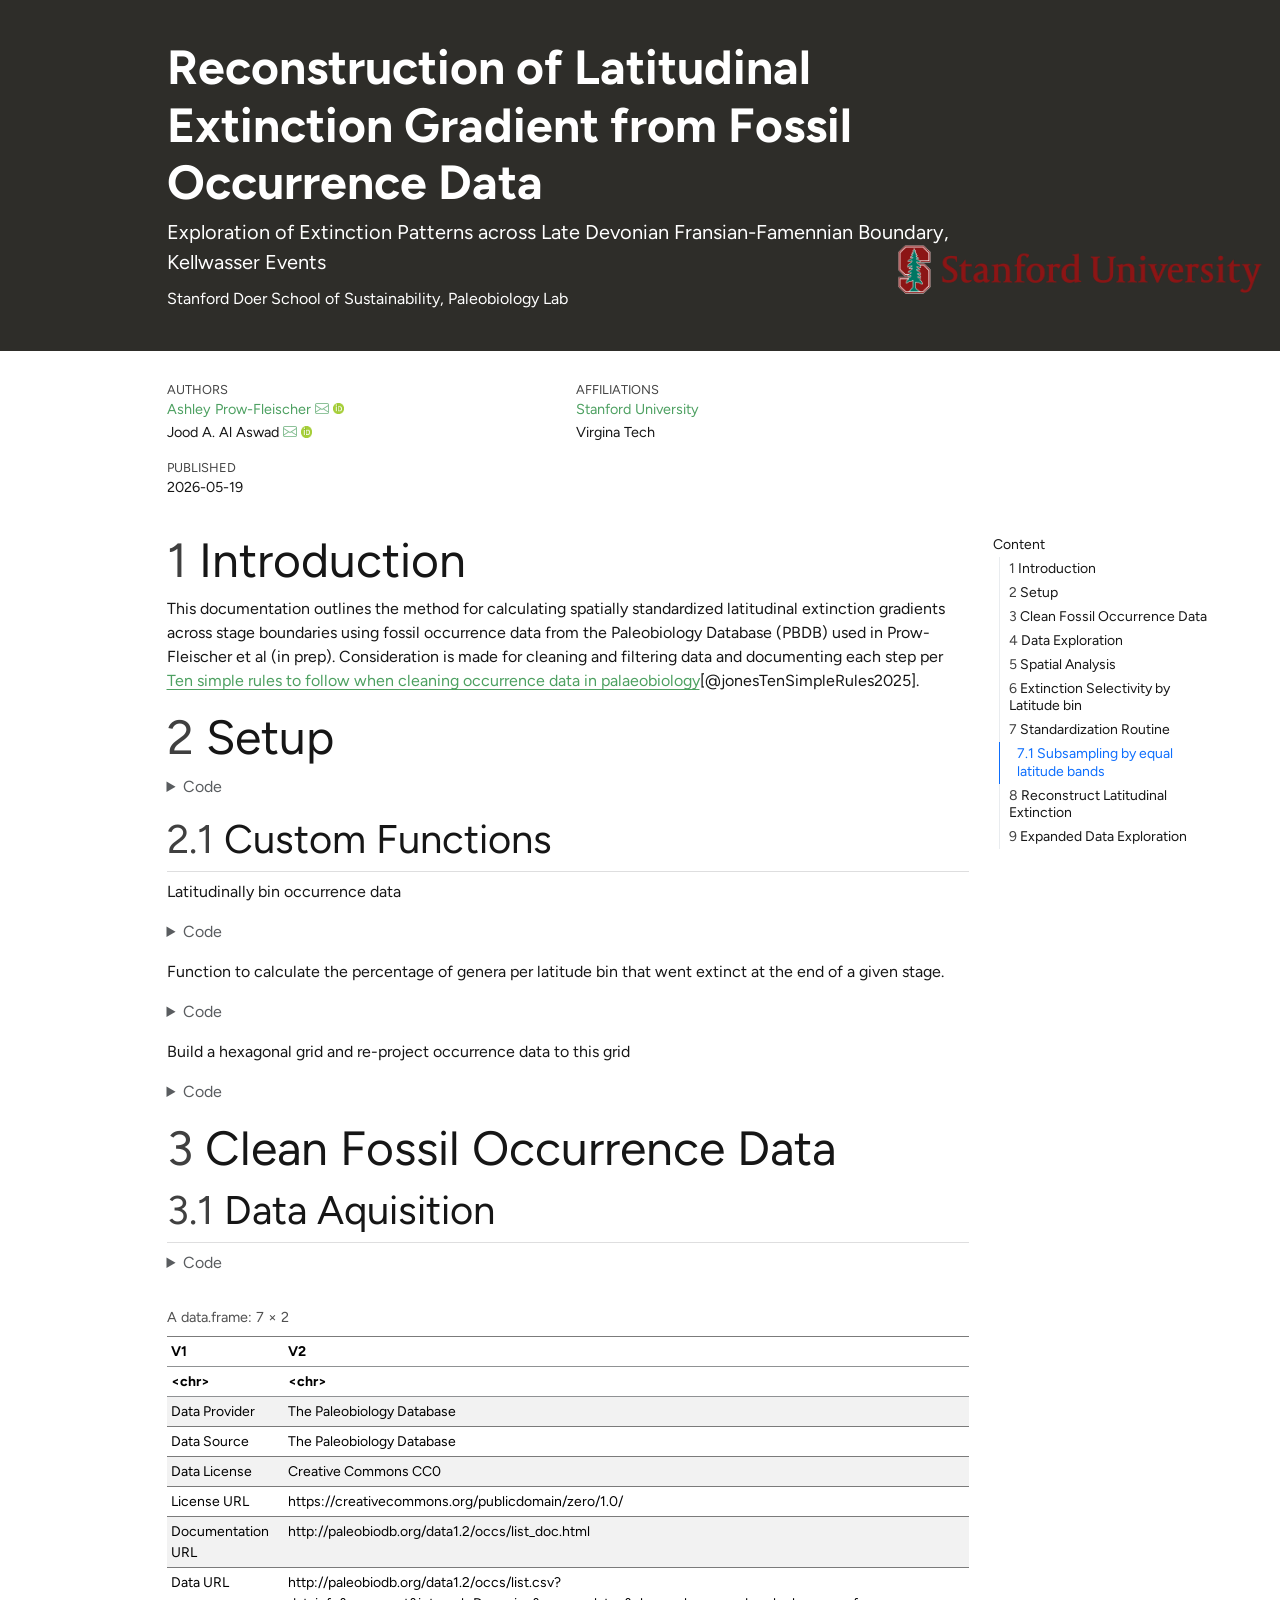
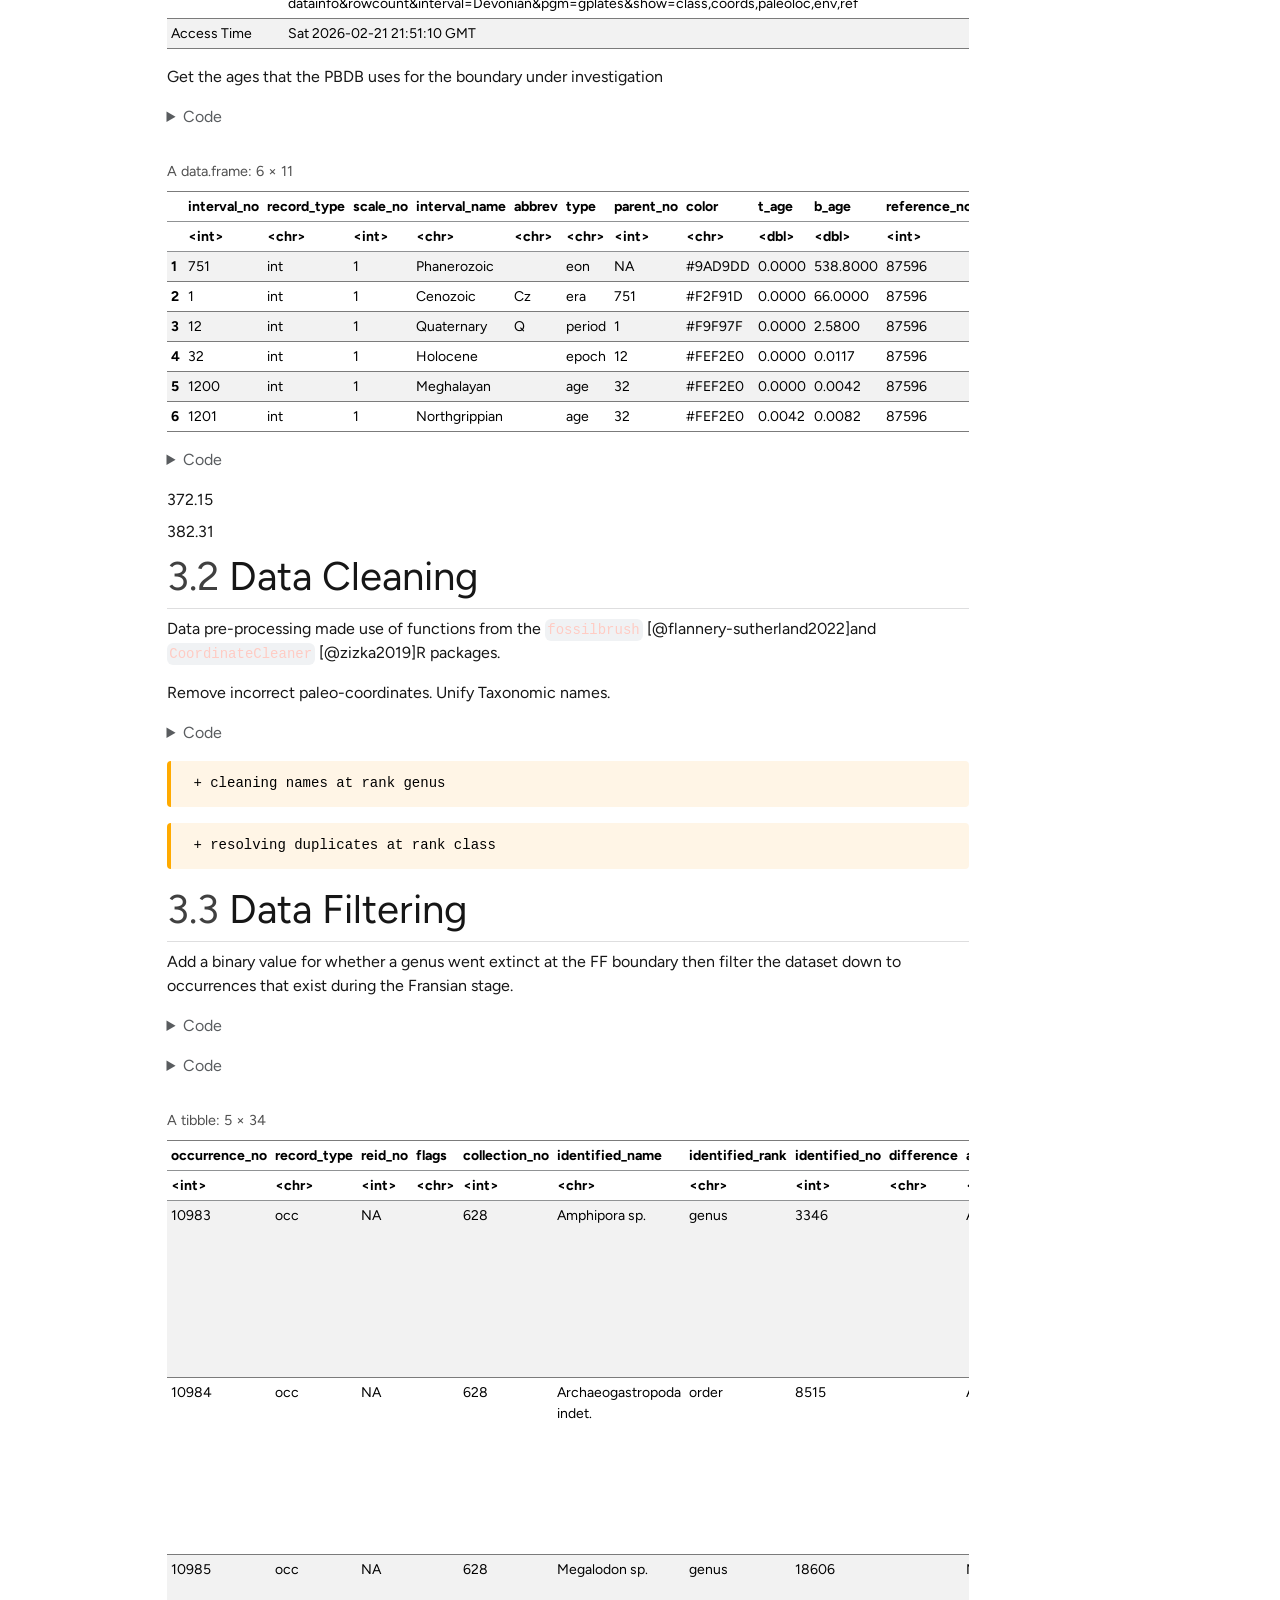
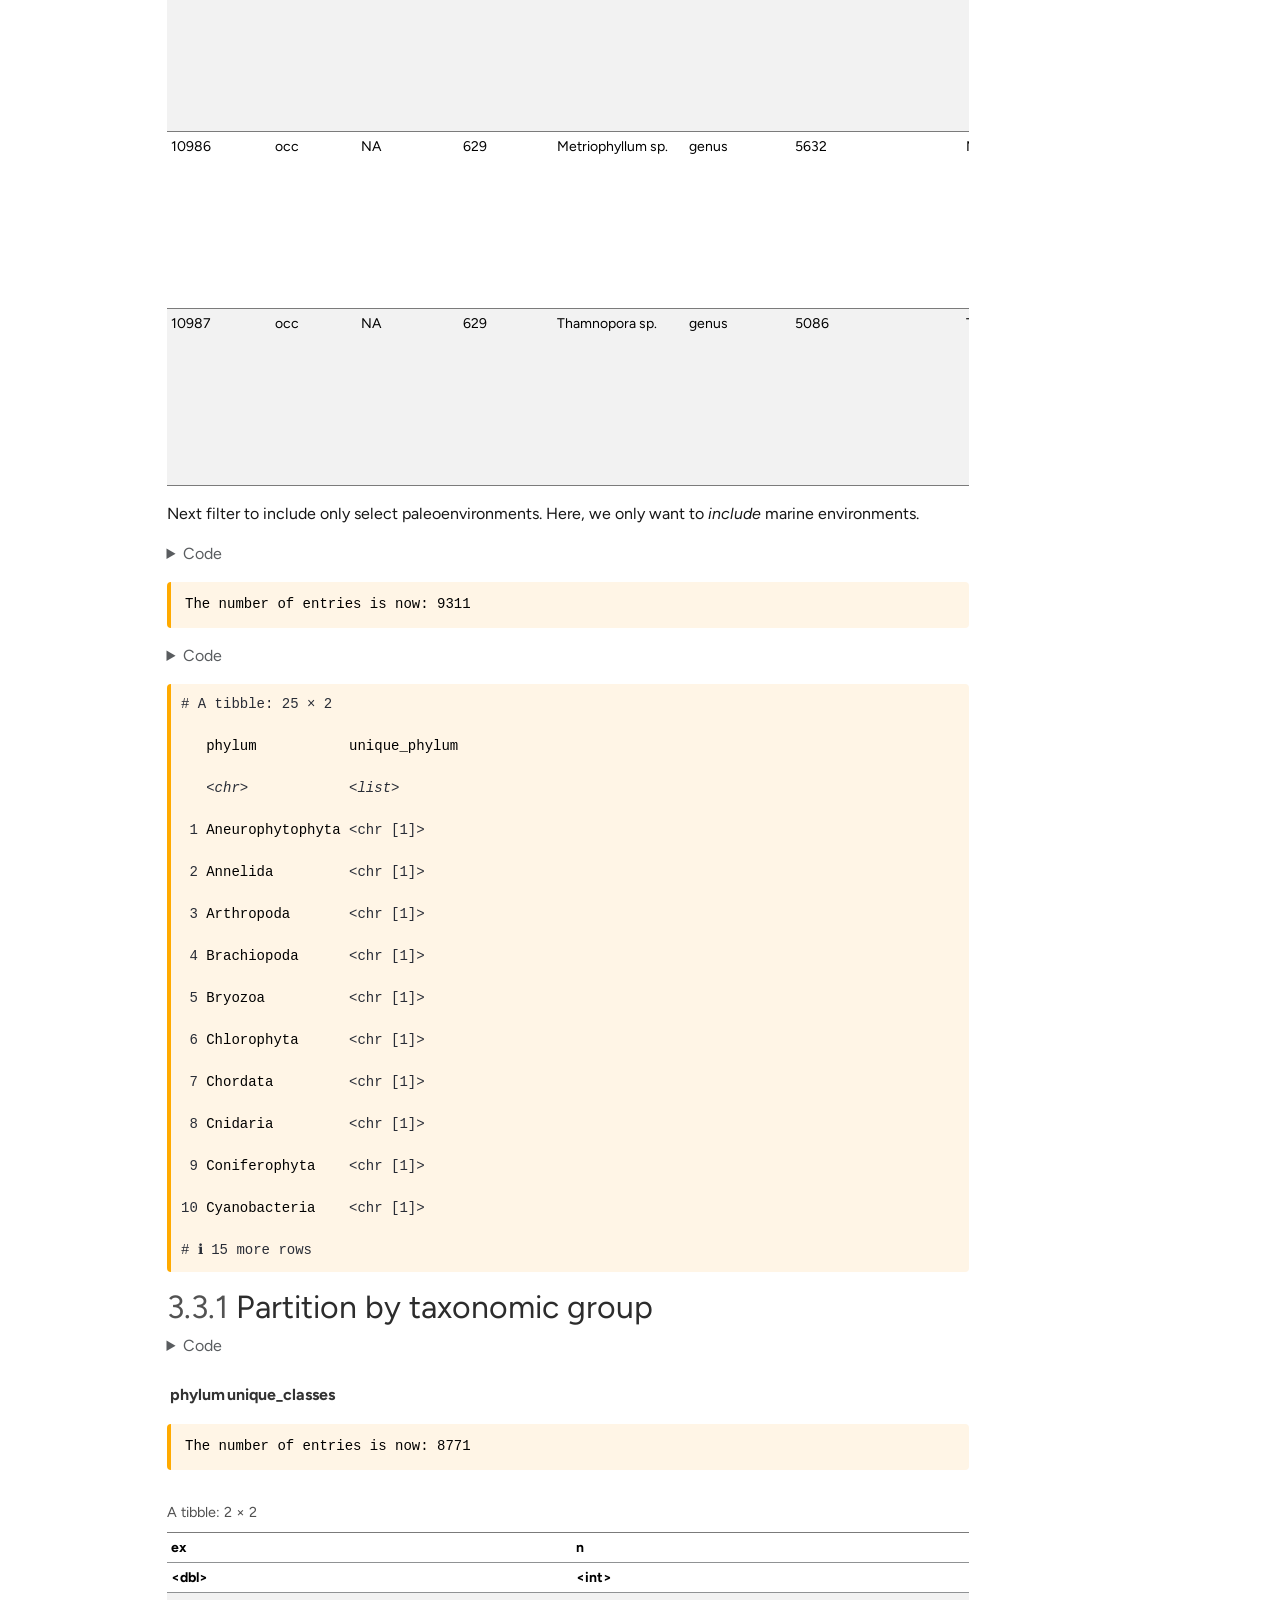
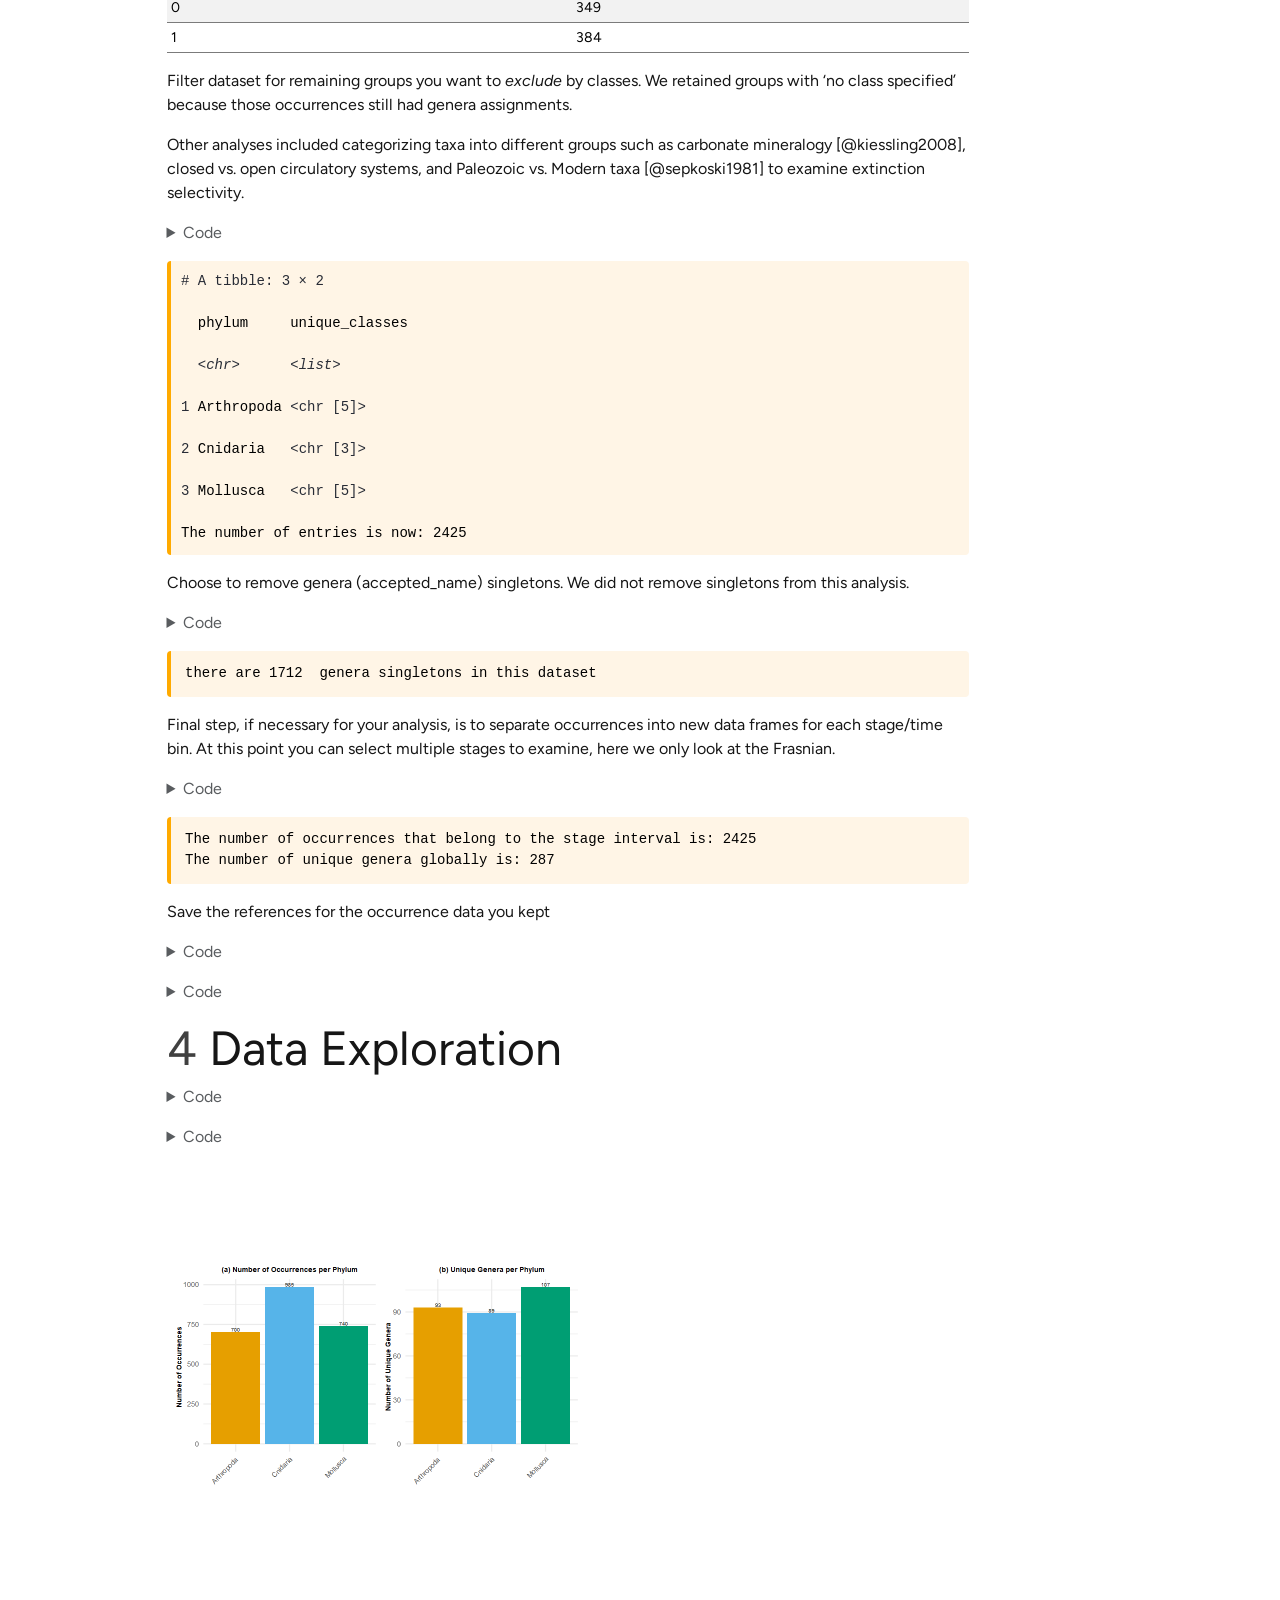
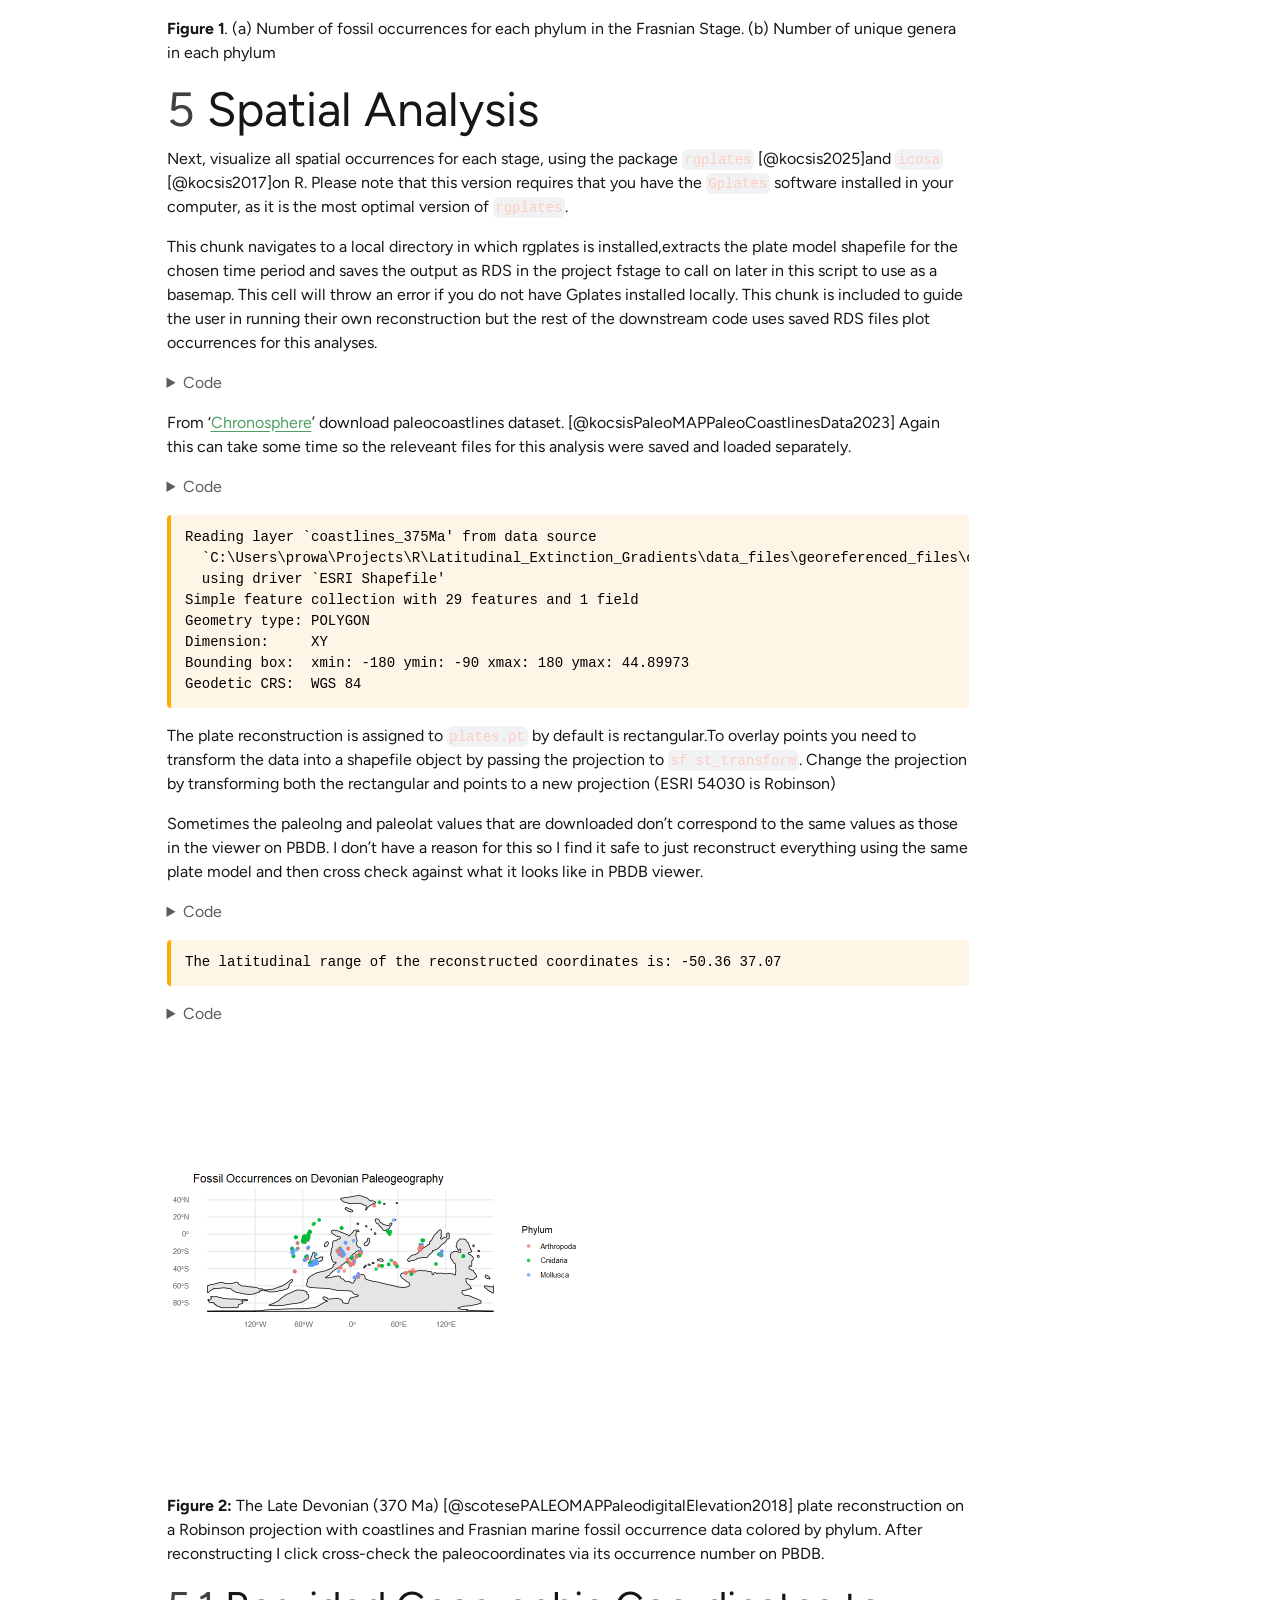
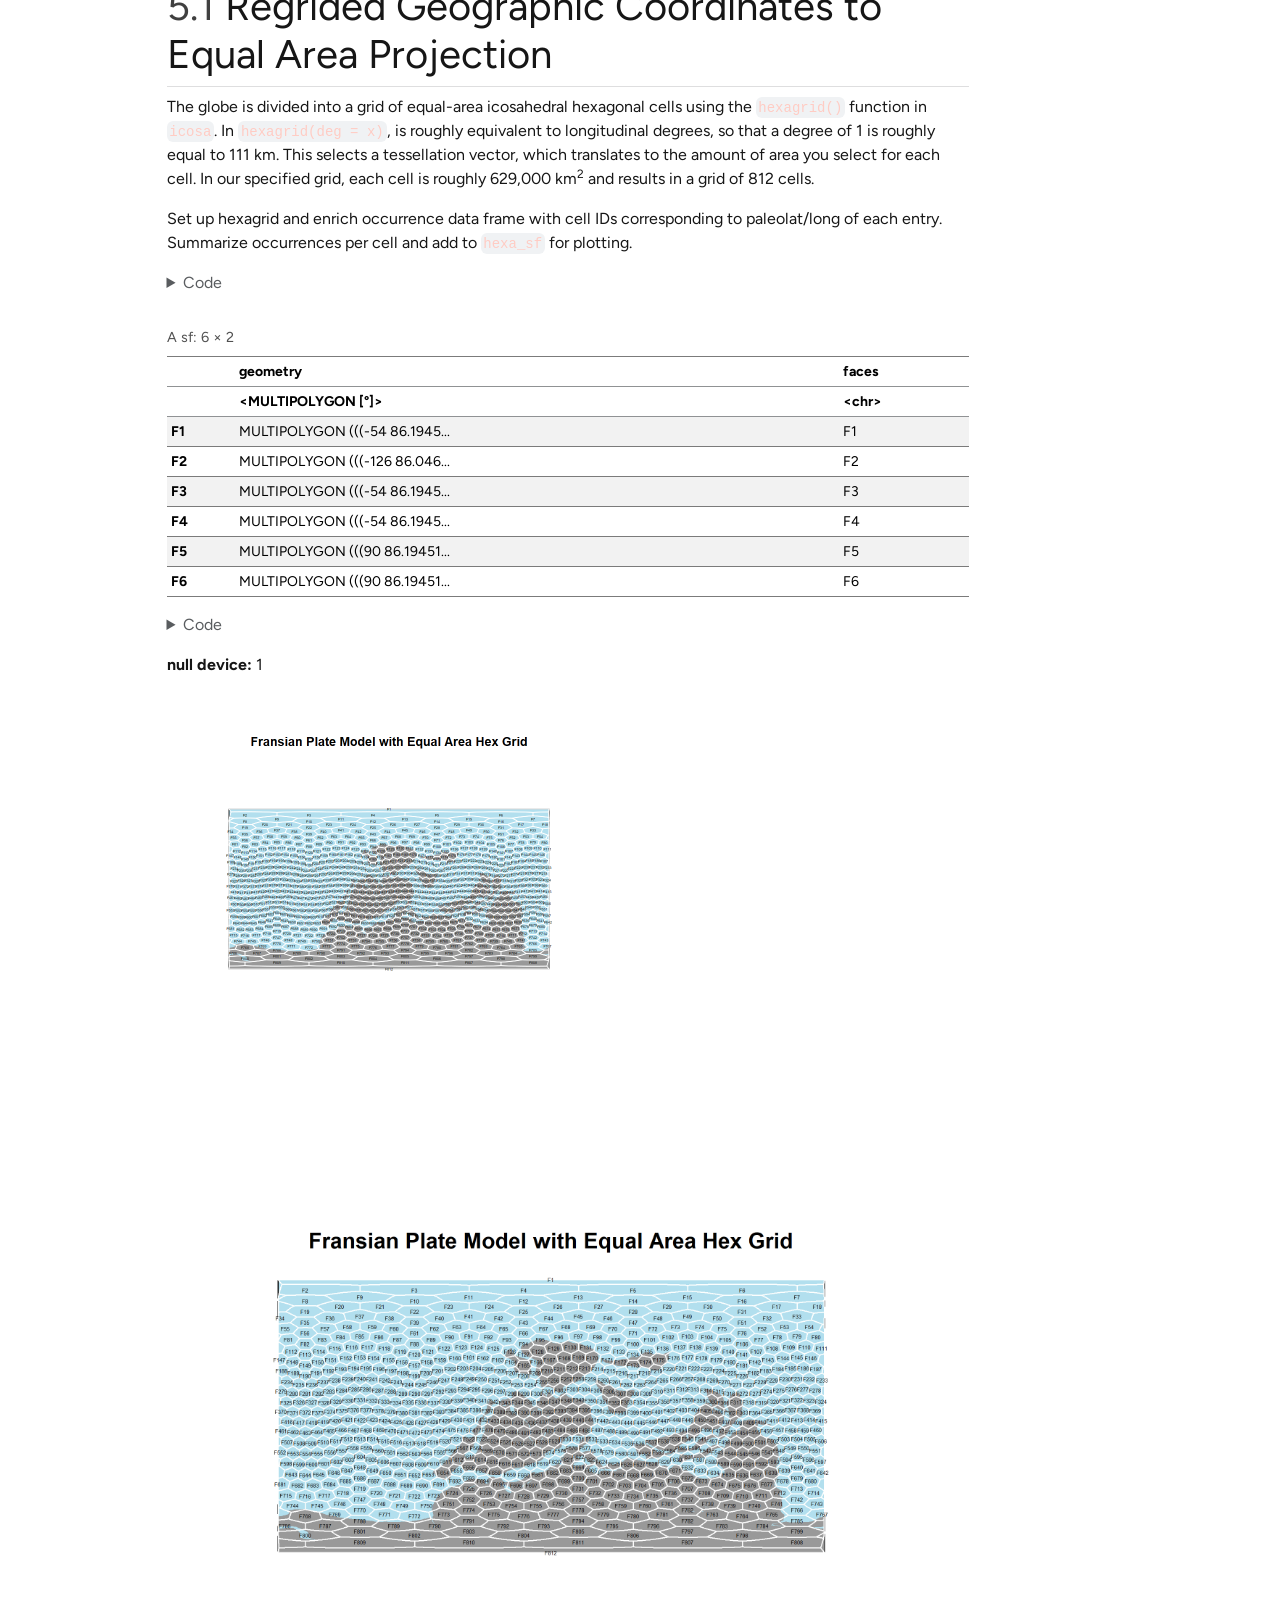
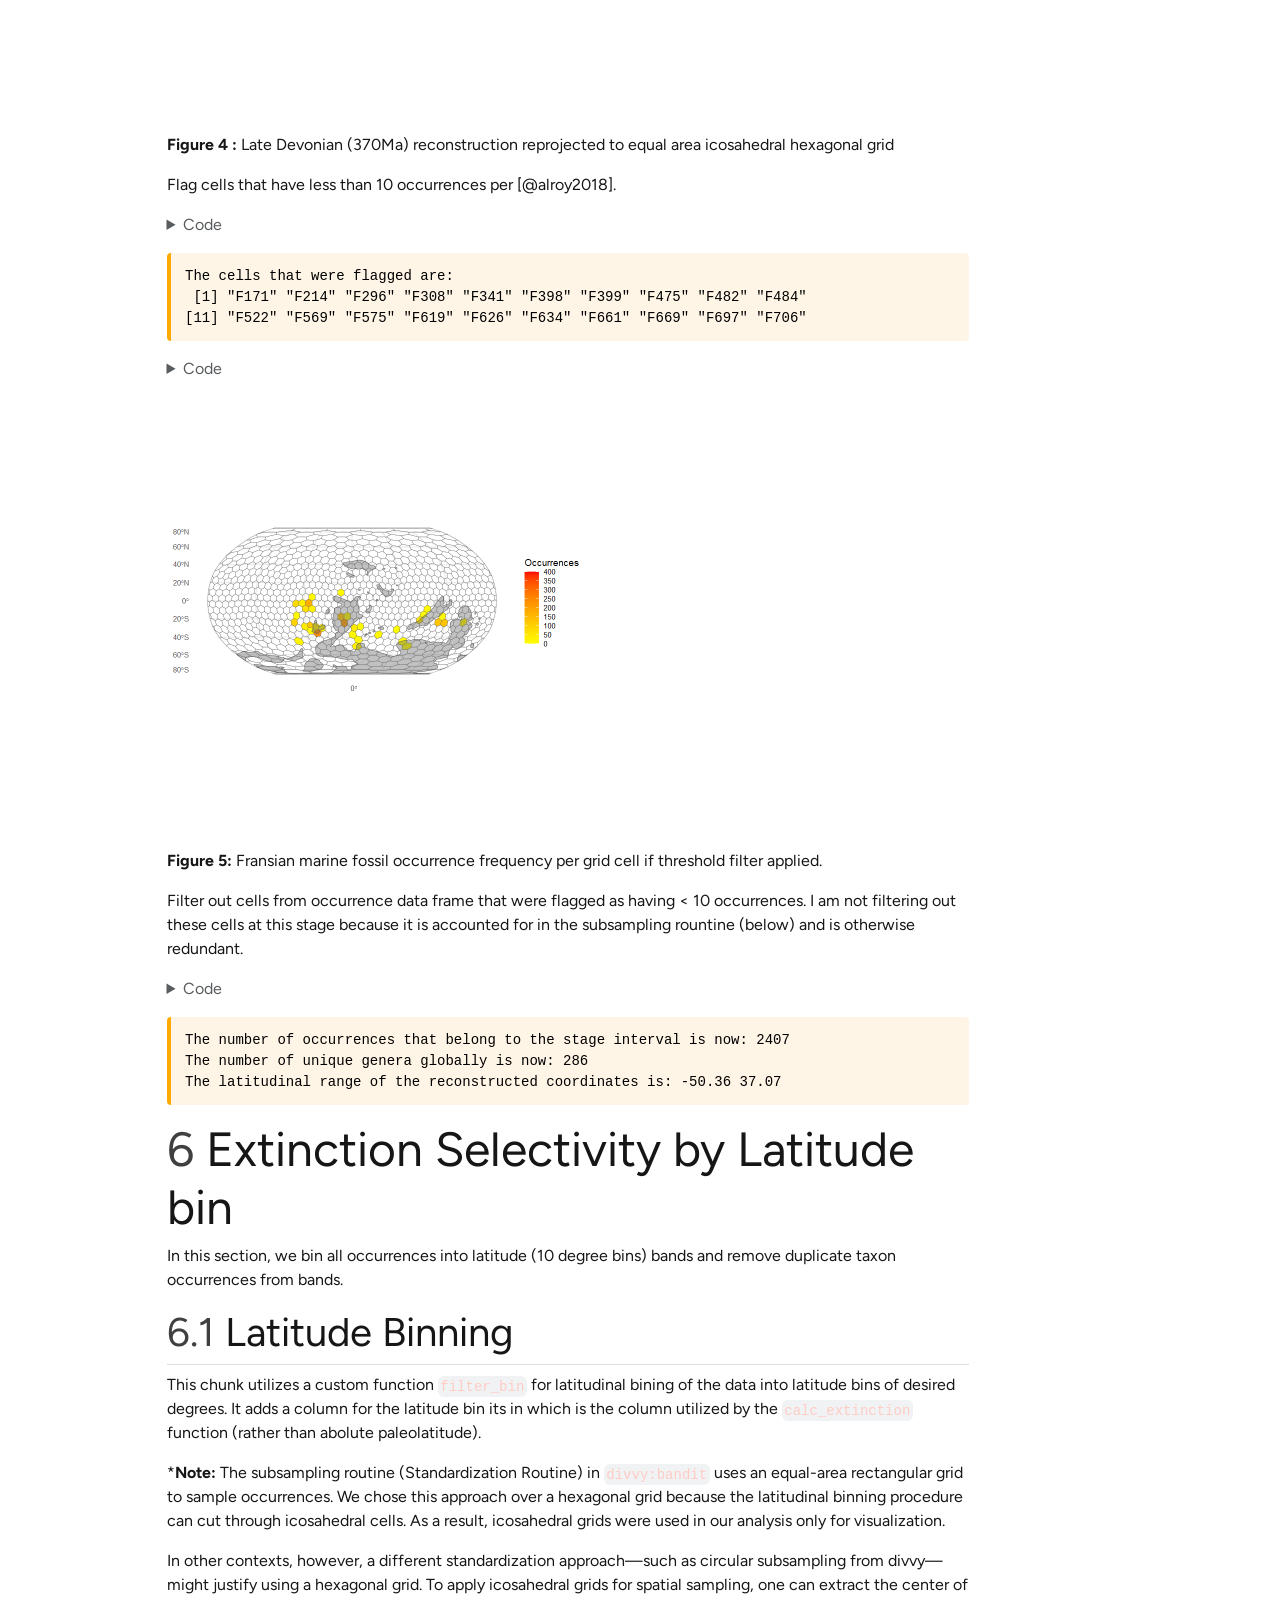
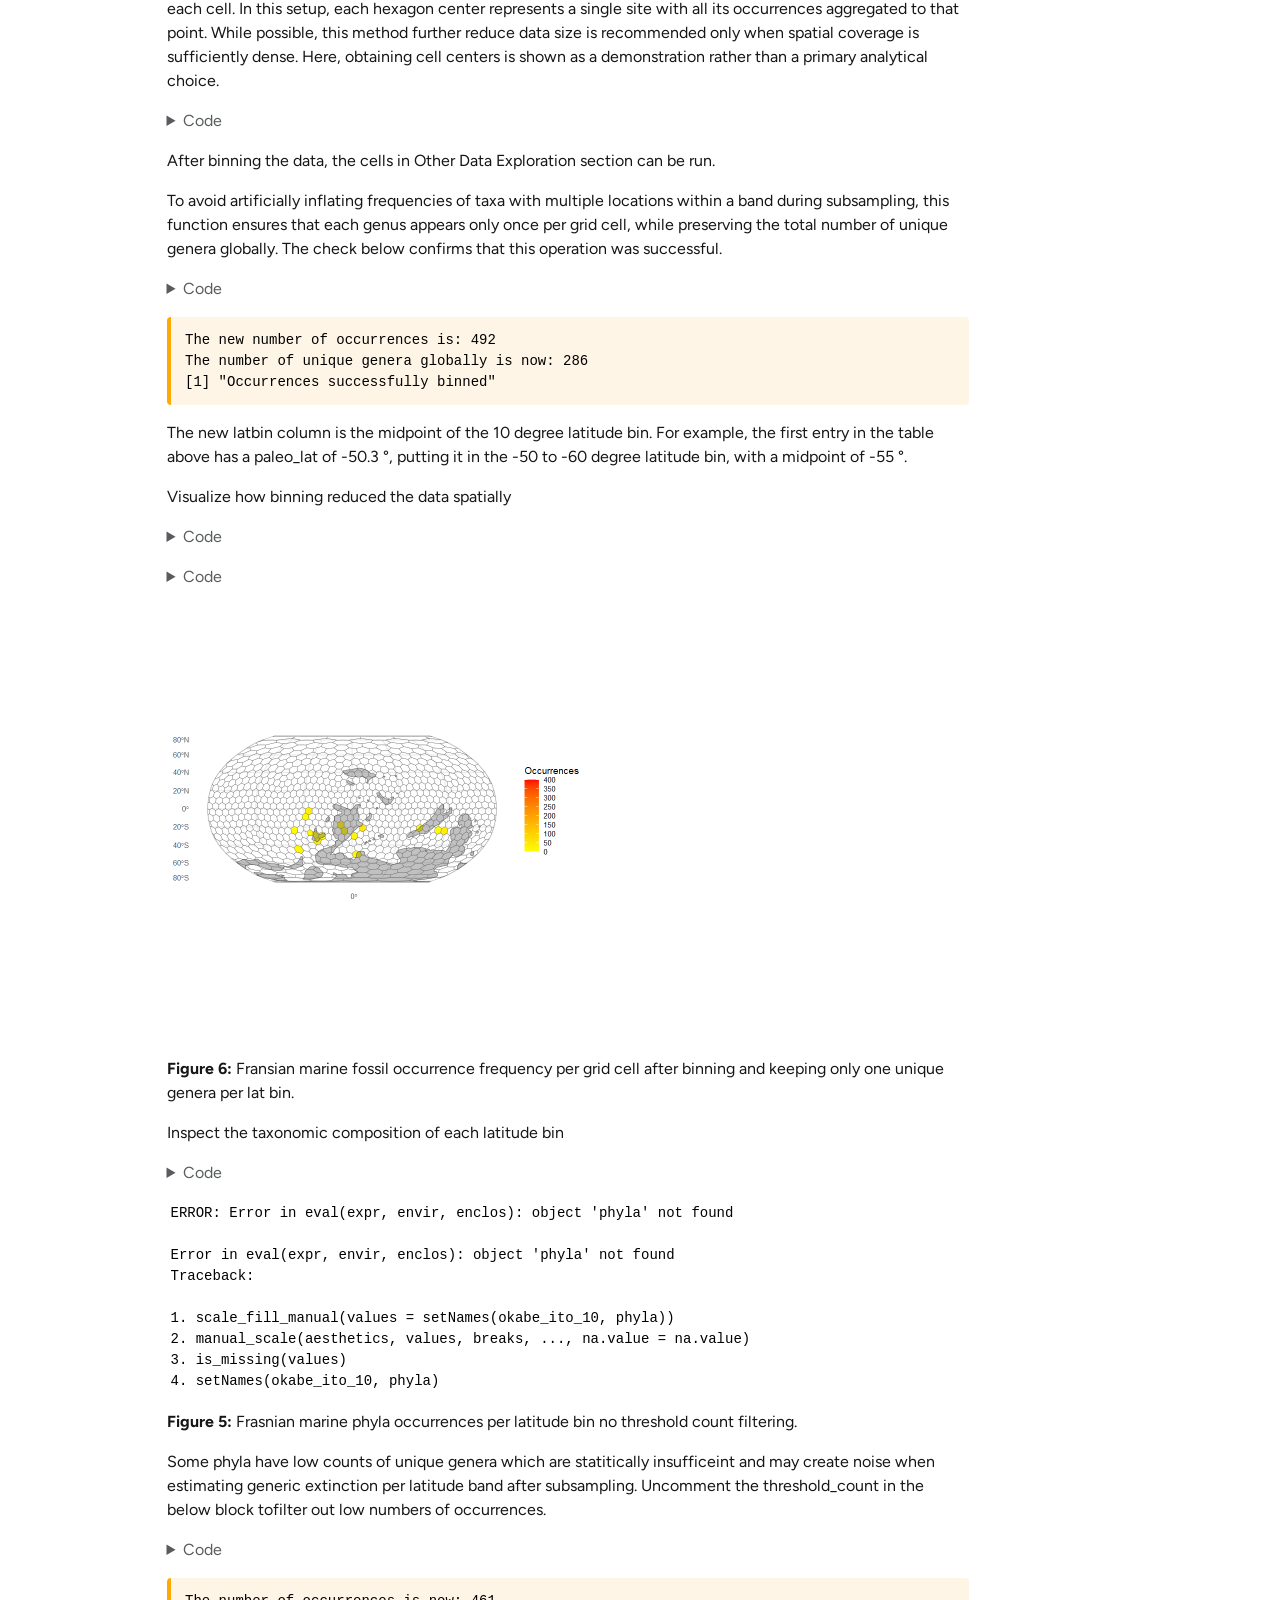
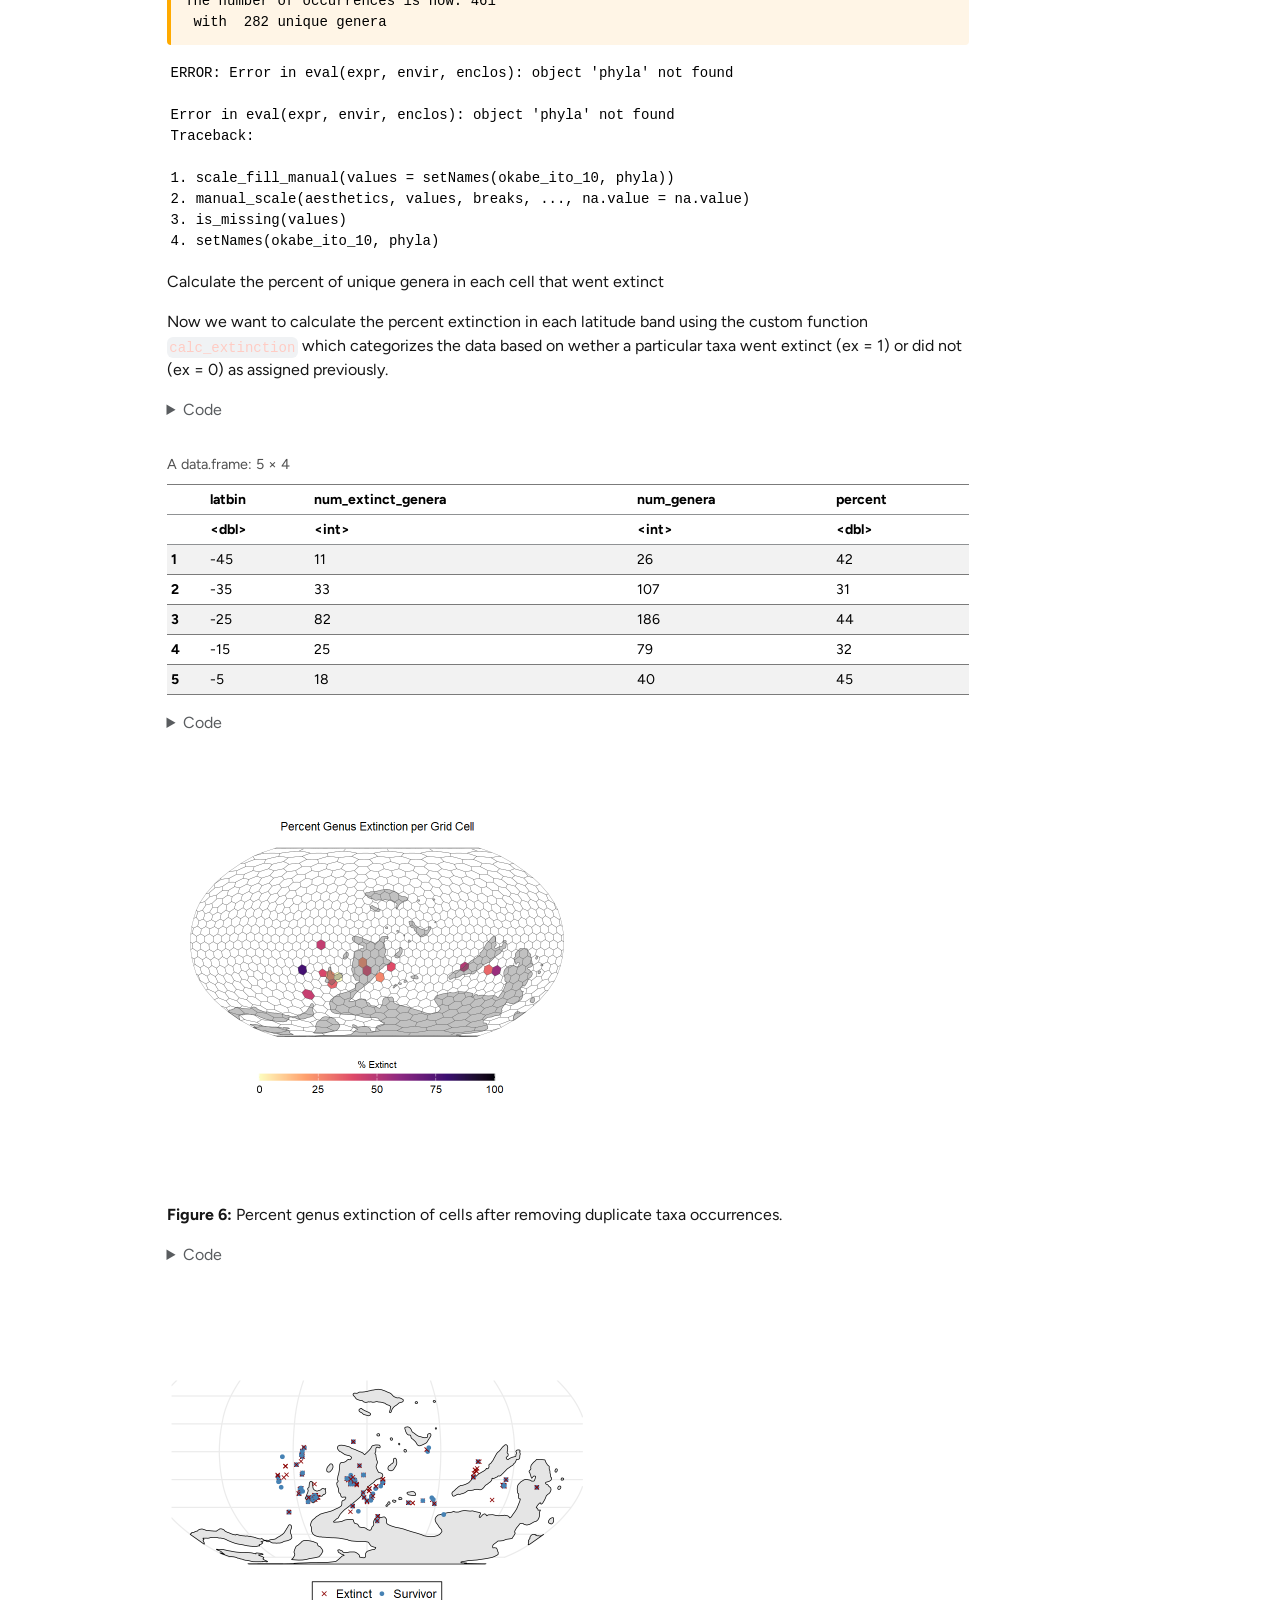
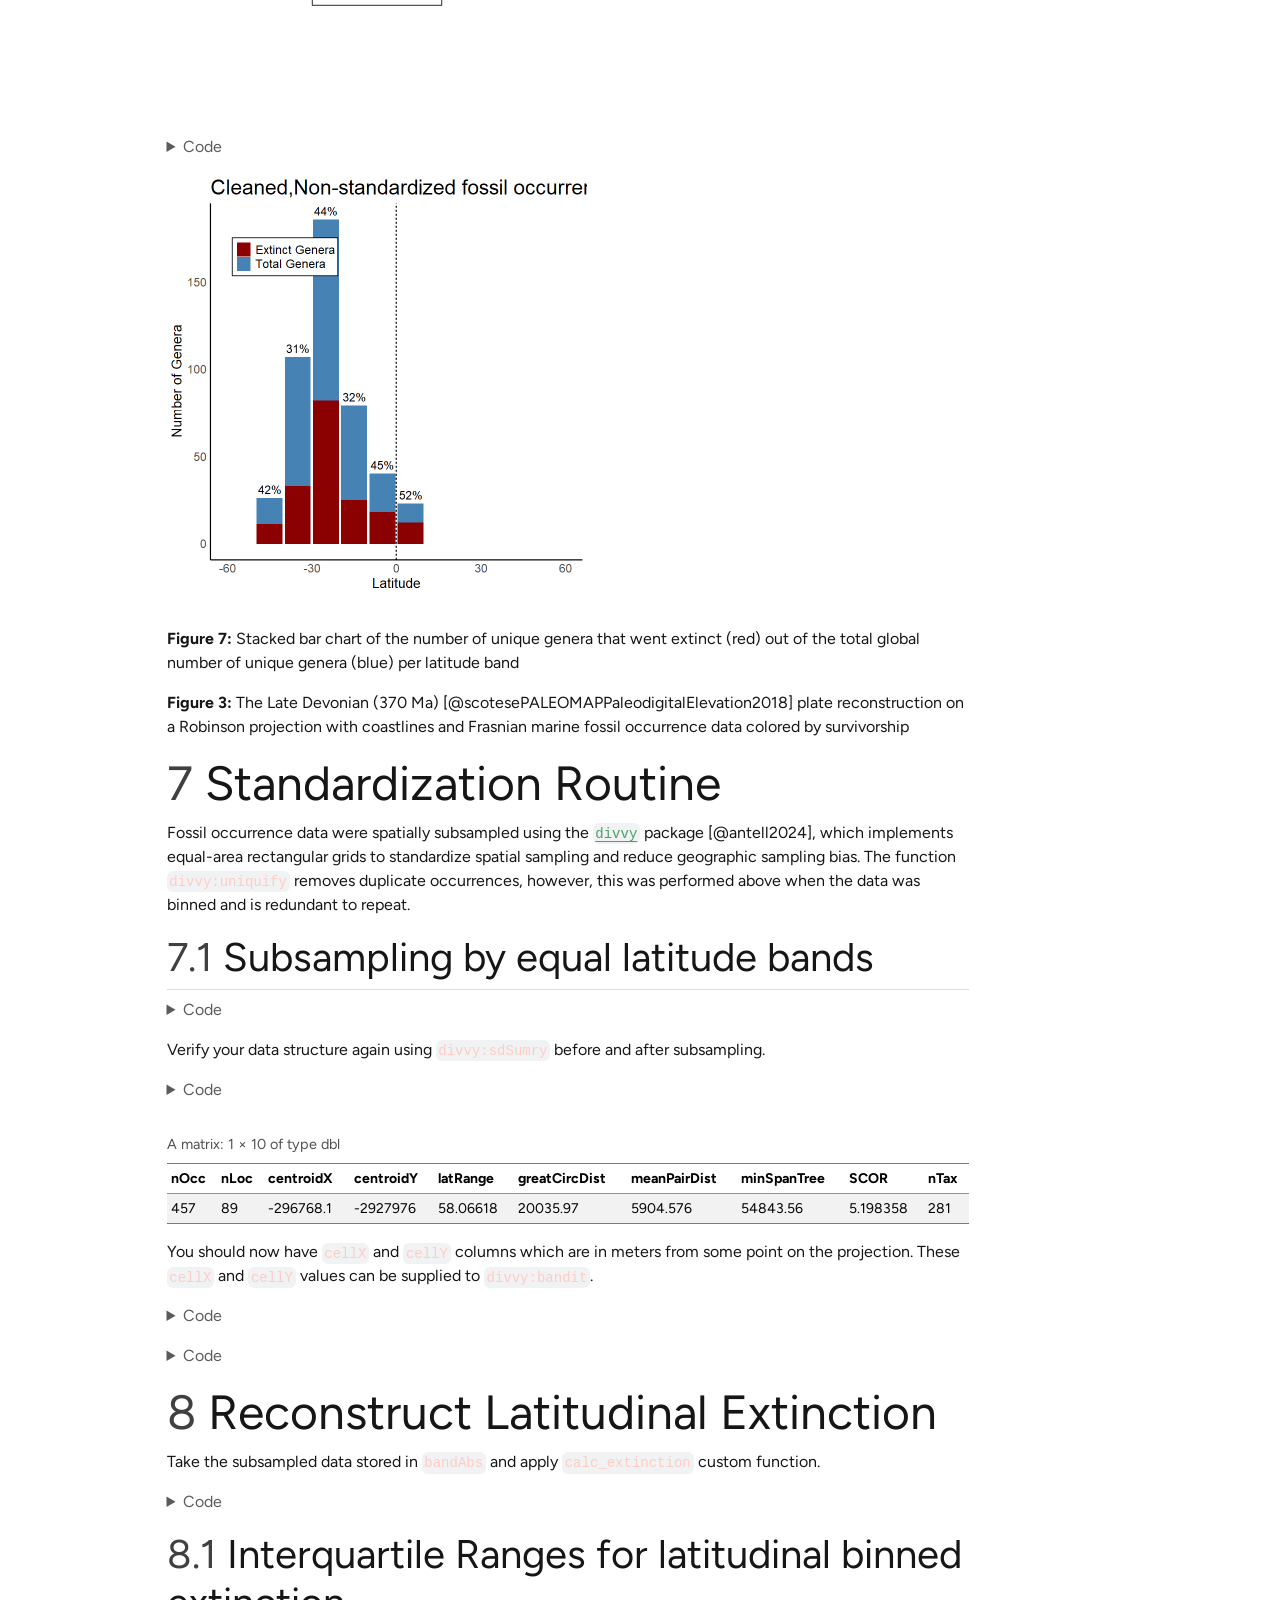
==== index.html @ 07910753 "Add files via upload" ====
<!DOCTYPE html>
<html xmlns="http://www.w3.org/1999/xhtml" lang="en" xml:lang="en"><head>

<meta charset="utf-8">
<meta name="generator" content="quarto-1.8.27">

<meta name="viewport" content="width=device-width, initial-scale=1.0, user-scalable=yes">

<meta name="author" content="Ashley Prow-Fleischer">
<meta name="author" content="Jood A. Al Aswad">
<meta name="dcterms.date" content="2026-05-19">
<meta name="description" content="Stanford Doer School of Sustainability, Paleobiology Lab">

<title>Reconstruction of Latitudinal Extinction Gradient from Fossil Occurrence Data</title>
<style>
code{white-space: pre-wrap;}
span.smallcaps{font-variant: small-caps;}
div.columns{display: flex; gap: min(4vw, 1.5em);}
div.column{flex: auto; overflow-x: auto;}
div.hanging-indent{margin-left: 1.5em; text-indent: -1.5em;}
ul.task-list{list-style: none;}
ul.task-list li input[type="checkbox"] {
width: 0.8em;
margin: 0 0.8em 0.2em -1em;  vertical-align: middle;
}

html { -webkit-text-size-adjust: 100%; }
pre > code.sourceCode { white-space: pre; position: relative; }
pre > code.sourceCode > span { display: inline-block; line-height: 1.25; }
pre > code.sourceCode > span:empty { height: 1.2em; }
.sourceCode { overflow: visible; }
code.sourceCode > span { color: inherit; text-decoration: inherit; }
div.sourceCode { margin: 1em 0; }
pre.sourceCode { margin: 0; }
@media screen {
div.sourceCode { overflow: auto; }
}
@media print {
pre > code.sourceCode { white-space: pre-wrap; }
pre > code.sourceCode > span { text-indent: -5em; padding-left: 5em; }
}
pre.numberSource code
{ counter-reset: source-line 0; }
pre.numberSource code > span
{ position: relative; left: -4em; counter-increment: source-line; }
pre.numberSource code > span > a:first-child::before
{ content: counter(source-line);
position: relative; left: -1em; text-align: right; vertical-align: baseline;
border: none; display: inline-block;
-webkit-touch-callout: none; -webkit-user-select: none;
-khtml-user-select: none; -moz-user-select: none;
-ms-user-select: none; user-select: none;
padding: 0 4px; width: 4em;
}
pre.numberSource { margin-left: 3em; padding-left: 4px; }
div.sourceCode
{ }
@media screen {
pre > code.sourceCode > span > a:first-child::before { text-decoration: underline; }
}
</style>


<script>/*! jQuery v3.5.1 | (c) JS Foundation and other contributors | jquery.org/license */
!function(e,t){"use strict";"object"==typeof module&&"object"==typeof module.exports?module.exports=e.document?t(e,!0):function(e){if(!e.document)throw new Error("jQuery requires a window with a document");return t(e)}:t(e)}("undefined"!=typeof window?window:this,function(C,e){"use strict";var t=[],r=Object.getPrototypeOf,s=t.slice,g=t.flat?function(e){return t.flat.call(e)}:function(e){return t.concat.apply([],e)},u=t.push,i=t.indexOf,n={},o=n.toString,v=n.hasOwnProperty,a=v.toString,l=a.call(Object),y={},m=function(e){return"function"==typeof e&&"number"!=typeof e.nodeType},x=function(e){return null!=e&&e===e.window},E=C.document,c={type:!0,src:!0,nonce:!0,noModule:!0};function b(e,t,n){var r,i,o=(n=n||E).createElement("script");if(o.text=e,t)for(r in c)(i=t[r]||t.getAttribute&&t.getAttribute(r))&&o.setAttribute(r,i);n.head.appendChild(o).parentNode.removeChild(o)}function w(e){return null==e?e+"":"object"==typeof e||"function"==typeof e?n[o.call(e)]||"object":typeof e}var f="3.5.1",S=function(e,t){return new S.fn.init(e,t)};function p(e){var t=!!e&&"length"in e&&e.length,n=w(e);return!m(e)&&!x(e)&&("array"===n||0===t||"number"==typeof t&&0<t&&t-1 in e)}S.fn=S.prototype={jquery:f,constructor:S,length:0,toArray:function(){return s.call(this)},get:function(e){return null==e?s.call(this):e<0?this[e+this.length]:this[e]},pushStack:function(e){var t=S.merge(this.constructor(),e);return t.prevObject=this,t},each:function(e){return S.each(this,e)},map:function(n){return this.pushStack(S.map(this,function(e,t){return n.call(e,t,e)}))},slice:function(){return this.pushStack(s.apply(this,arguments))},first:function(){return this.eq(0)},last:function(){return this.eq(-1)},even:function(){return this.pushStack(S.grep(this,function(e,t){return(t+1)%2}))},odd:function(){return this.pushStack(S.grep(this,function(e,t){return t%2}))},eq:function(e){var t=this.length,n=+e+(e<0?t:0);return this.pushStack(0<=n&&n<t?[this[n]]:[])},end:function(){return this.prevObject||this.constructor()},push:u,sort:t.sort,splice:t.splice},S.extend=S.fn.extend=function(){var e,t,n,r,i,o,a=arguments[0]||{},s=1,u=arguments.length,l=!1;for("boolean"==typeof a&&(l=a,a=arguments[s]||{},s++),"object"==typeof a||m(a)||(a={}),s===u&&(a=this,s--);s<u;s++)if(null!=(e=arguments[s]))for(t in e)r=e[t],"__proto__"!==t&&a!==r&&(l&&r&&(S.isPlainObject(r)||(i=Array.isArray(r)))?(n=a[t],o=i&&!Array.isArray(n)?[]:i||S.isPlainObject(n)?n:{},i=!1,a[t]=S.extend(l,o,r)):void 0!==r&&(a[t]=r));return a},S.extend({expando:"jQuery"+(f+Math.random()).replace(/\D/g,""),isReady:!0,error:function(e){throw new Error(e)},noop:function(){},isPlainObject:function(e){var t,n;return!(!e||"[object Object]"!==o.call(e))&&(!(t=r(e))||"function"==typeof(n=v.call(t,"constructor")&&t.constructor)&&a.call(n)===l)},isEmptyObject:function(e){var t;for(t in e)return!1;return!0},globalEval:function(e,t,n){b(e,{nonce:t&&t.nonce},n)},each:function(e,t){var n,r=0;if(p(e)){for(n=e.length;r<n;r++)if(!1===t.call(e[r],r,e[r]))break}else for(r in e)if(!1===t.call(e[r],r,e[r]))break;return e},makeArray:function(e,t){var n=t||[];return null!=e&&(p(Object(e))?S.merge(n,"string"==typeof e?[e]:e):u.call(n,e)),n},inArray:function(e,t,n){return null==t?-1:i.call(t,e,n)},merge:function(e,t){for(var n=+t.length,r=0,i=e.length;r<n;r++)e[i++]=t[r];return e.length=i,e},grep:function(e,t,n){for(var r=[],i=0,o=e.length,a=!n;i<o;i++)!t(e[i],i)!==a&&r.push(e[i]);return r},map:function(e,t,n){var r,i,o=0,a=[];if(p(e))for(r=e.length;o<r;o++)null!=(i=t(e[o],o,n))&&a.push(i);else for(o in e)null!=(i=t(e[o],o,n))&&a.push(i);return g(a)},guid:1,support:y}),"function"==typeof Symbol&&(S.fn[Symbol.iterator]=t[Symbol.iterator]),S.each("Boolean Number String Function Array Date RegExp Object Error Symbol".split(" "),function(e,t){n["[object "+t+"]"]=t.toLowerCase()});var d=function(n){var e,d,b,o,i,h,f,g,w,u,l,T,C,a,E,v,s,c,y,S="sizzle"+1*new Date,p=n.document,k=0,r=0,m=ue(),x=ue(),A=ue(),N=ue(),D=function(e,t){return e===t&&(l=!0),0},j={}.hasOwnProperty,t=[],q=t.pop,L=t.push,H=t.push,O=t.slice,P=function(e,t){for(var n=0,r=e.length;n<r;n++)if(e[n]===t)return n;return-1},R="checked|selected|async|autofocus|autoplay|controls|defer|disabled|hidden|ismap|loop|multiple|open|readonly|required|scoped",M="[\\x20\\t\\r\\n\\f]",I="(?:\\\\[\\da-fA-F]{1,6}"+M+"?|\\\\[^\\r\\n\\f]|[\\w-]|[^\0-\\x7f])+",W="\\["+M+"*("+I+")(?:"+M+"*([*^$|!~]?=)"+M+"*(?:'((?:\\\\.|[^\\\\'])*)'|\"((?:\\\\.|[^\\\\\"])*)\"|("+I+"))|)"+M+"*\\]",F=":("+I+")(?:\\((('((?:\\\\.|[^\\\\'])*)'|\"((?:\\\\.|[^\\\\\"])*)\")|((?:\\\\.|[^\\\\()[\\]]|"+W+")*)|.*)\\)|)",B=new RegExp(M+"+","g"),$=new RegExp("^"+M+"+|((?:^|[^\\\\])(?:\\\\.)*)"+M+"+$","g"),_=new RegExp("^"+M+"*,"+M+"*"),z=new RegExp("^"+M+"*([>+~]|"+M+")"+M+"*"),U=new RegExp(M+"|>"),X=new RegExp(F),V=new RegExp("^"+I+"$"),G={ID:new RegExp("^#("+I+")"),CLASS:new RegExp("^\\.("+I+")"),TAG:new RegExp("^("+I+"|[*])"),ATTR:new RegExp("^"+W),PSEUDO:new RegExp("^"+F),CHILD:new RegExp("^:(only|first|last|nth|nth-last)-(child|of-type)(?:\\("+M+"*(even|odd|(([+-]|)(\\d*)n|)"+M+"*(?:([+-]|)"+M+"*(\\d+)|))"+M+"*\\)|)","i"),bool:new RegExp("^(?:"+R+")$","i"),needsContext:new RegExp("^"+M+"*[>+~]|:(even|odd|eq|gt|lt|nth|first|last)(?:\\("+M+"*((?:-\\d)?\\d*)"+M+"*\\)|)(?=[^-]|$)","i")},Y=/HTML$/i,Q=/^(?:input|select|textarea|button)$/i,J=/^h\d$/i,K=/^[^{]+\{\s*\[native \w/,Z=/^(?:#([\w-]+)|(\w+)|\.([\w-]+))$/,ee=/[+~]/,te=new RegExp("\\\\[\\da-fA-F]{1,6}"+M+"?|\\\\([^\\r\\n\\f])","g"),ne=function(e,t){var n="0x"+e.slice(1)-65536;return t||(n<0?String.fromCharCode(n+65536):String.fromCharCode(n>>10|55296,1023&n|56320))},re=/([\0-\x1f\x7f]|^-?\d)|^-$|[^\0-\x1f\x7f-\uFFFF\w-]/g,ie=function(e,t){return t?"\0"===e?"\ufffd":e.slice(0,-1)+"\\"+e.charCodeAt(e.length-1).toString(16)+" ":"\\"+e},oe=function(){T()},ae=be(function(e){return!0===e.disabled&&"fieldset"===e.nodeName.toLowerCase()},{dir:"parentNode",next:"legend"});try{H.apply(t=O.call(p.childNodes),p.childNodes),t[p.childNodes.length].nodeType}catch(e){H={apply:t.length?function(e,t){L.apply(e,O.call(t))}:function(e,t){var n=e.length,r=0;while(e[n++]=t[r++]);e.length=n-1}}}function se(t,e,n,r){var i,o,a,s,u,l,c,f=e&&e.ownerDocument,p=e?e.nodeType:9;if(n=n||[],"string"!=typeof t||!t||1!==p&&9!==p&&11!==p)return n;if(!r&&(T(e),e=e||C,E)){if(11!==p&&(u=Z.exec(t)))if(i=u[1]){if(9===p){if(!(a=e.getElementById(i)))return n;if(a.id===i)return n.push(a),n}else if(f&&(a=f.getElementById(i))&&y(e,a)&&a.id===i)return n.push(a),n}else{if(u[2])return H.apply(n,e.getElementsByTagName(t)),n;if((i=u[3])&&d.getElementsByClassName&&e.getElementsByClassName)return H.apply(n,e.getElementsByClassName(i)),n}if(d.qsa&&!N[t+" "]&&(!v||!v.test(t))&&(1!==p||"object"!==e.nodeName.toLowerCase())){if(c=t,f=e,1===p&&(U.test(t)||z.test(t))){(f=ee.test(t)&&ye(e.parentNode)||e)===e&&d.scope||((s=e.getAttribute("id"))?s=s.replace(re,ie):e.setAttribute("id",s=S)),o=(l=h(t)).length;while(o--)l[o]=(s?"#"+s:":scope")+" "+xe(l[o]);c=l.join(",")}try{return H.apply(n,f.querySelectorAll(c)),n}catch(e){N(t,!0)}finally{s===S&&e.removeAttribute("id")}}}return g(t.replace($,"$1"),e,n,r)}function ue(){var r=[];return function e(t,n){return r.push(t+" ")>b.cacheLength&&delete e[r.shift()],e[t+" "]=n}}function le(e){return e[S]=!0,e}function ce(e){var t=C.createElement("fieldset");try{return!!e(t)}catch(e){return!1}finally{t.parentNode&&t.parentNode.removeChild(t),t=null}}function fe(e,t){var n=e.split("|"),r=n.length;while(r--)b.attrHandle[n[r]]=t}function pe(e,t){var n=t&&e,r=n&&1===e.nodeType&&1===t.nodeType&&e.sourceIndex-t.sourceIndex;if(r)return r;if(n)while(n=n.nextSibling)if(n===t)return-1;return e?1:-1}function de(t){return function(e){return"input"===e.nodeName.toLowerCase()&&e.type===t}}function he(n){return function(e){var t=e.nodeName.toLowerCase();return("input"===t||"button"===t)&&e.type===n}}function ge(t){return function(e){return"form"in e?e.parentNode&&!1===e.disabled?"label"in e?"label"in e.parentNode?e.parentNode.disabled===t:e.disabled===t:e.isDisabled===t||e.isDisabled!==!t&&ae(e)===t:e.disabled===t:"label"in e&&e.disabled===t}}function ve(a){return le(function(o){return o=+o,le(function(e,t){var n,r=a([],e.length,o),i=r.length;while(i--)e[n=r[i]]&&(e[n]=!(t[n]=e[n]))})})}function ye(e){return e&&"undefined"!=typeof e.getElementsByTagName&&e}for(e in d=se.support={},i=se.isXML=function(e){var t=e.namespaceURI,n=(e.ownerDocument||e).documentElement;return!Y.test(t||n&&n.nodeName||"HTML")},T=se.setDocument=function(e){var t,n,r=e?e.ownerDocument||e:p;return r!=C&&9===r.nodeType&&r.documentElement&&(a=(C=r).documentElement,E=!i(C),p!=C&&(n=C.defaultView)&&n.top!==n&&(n.addEventListener?n.addEventListener("unload",oe,!1):n.attachEvent&&n.attachEvent("onunload",oe)),d.scope=ce(function(e){return a.appendChild(e).appendChild(C.createElement("div")),"undefined"!=typeof e.querySelectorAll&&!e.querySelectorAll(":scope fieldset div").length}),d.attributes=ce(function(e){return e.className="i",!e.getAttribute("className")}),d.getElementsByTagName=ce(function(e){return e.appendChild(C.createComment("")),!e.getElementsByTagName("*").length}),d.getElementsByClassName=K.test(C.getElementsByClassName),d.getById=ce(function(e){return a.appendChild(e).id=S,!C.getElementsByName||!C.getElementsByName(S).length}),d.getById?(b.filter.ID=function(e){var t=e.replace(te,ne);return function(e){return e.getAttribute("id")===t}},b.find.ID=function(e,t){if("undefined"!=typeof t.getElementById&&E){var n=t.getElementById(e);return n?[n]:[]}}):(b.filter.ID=function(e){var n=e.replace(te,ne);return function(e){var t="undefined"!=typeof e.getAttributeNode&&e.getAttributeNode("id");return t&&t.value===n}},b.find.ID=function(e,t){if("undefined"!=typeof t.getElementById&&E){var n,r,i,o=t.getElementById(e);if(o){if((n=o.getAttributeNode("id"))&&n.value===e)return[o];i=t.getElementsByName(e),r=0;while(o=i[r++])if((n=o.getAttributeNode("id"))&&n.value===e)return[o]}return[]}}),b.find.TAG=d.getElementsByTagName?function(e,t){return"undefined"!=typeof t.getElementsByTagName?t.getElementsByTagName(e):d.qsa?t.querySelectorAll(e):void 0}:function(e,t){var n,r=[],i=0,o=t.getElementsByTagName(e);if("*"===e){while(n=o[i++])1===n.nodeType&&r.push(n);return r}return o},b.find.CLASS=d.getElementsByClassName&&function(e,t){if("undefined"!=typeof t.getElementsByClassName&&E)return t.getElementsByClassName(e)},s=[],v=[],(d.qsa=K.test(C.querySelectorAll))&&(ce(function(e){var t;a.appendChild(e).innerHTML="<a id='"+S+"'></a><select id='"+S+"-\r\\' msallowcapture=''><option selected=''></option></select>",e.querySelectorAll("[msallowcapture^='']").length&&v.push("[*^$]="+M+"*(?:''|\"\")"),e.querySelectorAll("[selected]").length||v.push("\\["+M+"*(?:value|"+R+")"),e.querySelectorAll("[id~="+S+"-]").length||v.push("~="),(t=C.createElement("input")).setAttribute("name",""),e.appendChild(t),e.querySelectorAll("[name='']").length||v.push("\\["+M+"*name"+M+"*="+M+"*(?:''|\"\")"),e.querySelectorAll(":checked").length||v.push(":checked"),e.querySelectorAll("a#"+S+"+*").length||v.push(".#.+[+~]"),e.querySelectorAll("\\\f"),v.push("[\\r\\n\\f]")}),ce(function(e){e.innerHTML="<a href='' disabled='disabled'></a><select disabled='disabled'><option/></select>";var t=C.createElement("input");t.setAttribute("type","hidden"),e.appendChild(t).setAttribute("name","D"),e.querySelectorAll("[name=d]").length&&v.push("name"+M+"*[*^$|!~]?="),2!==e.querySelectorAll(":enabled").length&&v.push(":enabled",":disabled"),a.appendChild(e).disabled=!0,2!==e.querySelectorAll(":disabled").length&&v.push(":enabled",":disabled"),e.querySelectorAll("*,:x"),v.push(",.*:")})),(d.matchesSelector=K.test(c=a.matches||a.webkitMatchesSelector||a.mozMatchesSelector||a.oMatchesSelector||a.msMatchesSelector))&&ce(function(e){d.disconnectedMatch=c.call(e,"*"),c.call(e,"[s!='']:x"),s.push("!=",F)}),v=v.length&&new RegExp(v.join("|")),s=s.length&&new RegExp(s.join("|")),t=K.test(a.compareDocumentPosition),y=t||K.test(a.contains)?function(e,t){var n=9===e.nodeType?e.documentElement:e,r=t&&t.parentNode;return e===r||!(!r||1!==r.nodeType||!(n.contains?n.contains(r):e.compareDocumentPosition&&16&e.compareDocumentPosition(r)))}:function(e,t){if(t)while(t=t.parentNode)if(t===e)return!0;return!1},D=t?function(e,t){if(e===t)return l=!0,0;var n=!e.compareDocumentPosition-!t.compareDocumentPosition;return n||(1&(n=(e.ownerDocument||e)==(t.ownerDocument||t)?e.compareDocumentPosition(t):1)||!d.sortDetached&&t.compareDocumentPosition(e)===n?e==C||e.ownerDocument==p&&y(p,e)?-1:t==C||t.ownerDocument==p&&y(p,t)?1:u?P(u,e)-P(u,t):0:4&n?-1:1)}:function(e,t){if(e===t)return l=!0,0;var n,r=0,i=e.parentNode,o=t.parentNode,a=[e],s=[t];if(!i||!o)return e==C?-1:t==C?1:i?-1:o?1:u?P(u,e)-P(u,t):0;if(i===o)return pe(e,t);n=e;while(n=n.parentNode)a.unshift(n);n=t;while(n=n.parentNode)s.unshift(n);while(a[r]===s[r])r++;return r?pe(a[r],s[r]):a[r]==p?-1:s[r]==p?1:0}),C},se.matches=function(e,t){return se(e,null,null,t)},se.matchesSelector=function(e,t){if(T(e),d.matchesSelector&&E&&!N[t+" "]&&(!s||!s.test(t))&&(!v||!v.test(t)))try{var n=c.call(e,t);if(n||d.disconnectedMatch||e.document&&11!==e.document.nodeType)return n}catch(e){N(t,!0)}return 0<se(t,C,null,[e]).length},se.contains=function(e,t){return(e.ownerDocument||e)!=C&&T(e),y(e,t)},se.attr=function(e,t){(e.ownerDocument||e)!=C&&T(e);var n=b.attrHandle[t.toLowerCase()],r=n&&j.call(b.attrHandle,t.toLowerCase())?n(e,t,!E):void 0;return void 0!==r?r:d.attributes||!E?e.getAttribute(t):(r=e.getAttributeNode(t))&&r.specified?r.value:null},se.escape=function(e){return(e+"").replace(re,ie)},se.error=function(e){throw new Error("Syntax error, unrecognized expression: "+e)},se.uniqueSort=function(e){var t,n=[],r=0,i=0;if(l=!d.detectDuplicates,u=!d.sortStable&&e.slice(0),e.sort(D),l){while(t=e[i++])t===e[i]&&(r=n.push(i));while(r--)e.splice(n[r],1)}return u=null,e},o=se.getText=function(e){var t,n="",r=0,i=e.nodeType;if(i){if(1===i||9===i||11===i){if("string"==typeof e.textContent)return e.textContent;for(e=e.firstChild;e;e=e.nextSibling)n+=o(e)}else if(3===i||4===i)return e.nodeValue}else while(t=e[r++])n+=o(t);return n},(b=se.selectors={cacheLength:50,createPseudo:le,match:G,attrHandle:{},find:{},relative:{">":{dir:"parentNode",first:!0}," ":{dir:"parentNode"},"+":{dir:"previousSibling",first:!0},"~":{dir:"previousSibling"}},preFilter:{ATTR:function(e){return e[1]=e[1].replace(te,ne),e[3]=(e[3]||e[4]||e[5]||"").replace(te,ne),"~="===e[2]&&(e[3]=" "+e[3]+" "),e.slice(0,4)},CHILD:function(e){return e[1]=e[1].toLowerCase(),"nth"===e[1].slice(0,3)?(e[3]||se.error(e[0]),e[4]=+(e[4]?e[5]+(e[6]||1):2*("even"===e[3]||"odd"===e[3])),e[5]=+(e[7]+e[8]||"odd"===e[3])):e[3]&&se.error(e[0]),e},PSEUDO:function(e){var t,n=!e[6]&&e[2];return G.CHILD.test(e[0])?null:(e[3]?e[2]=e[4]||e[5]||"":n&&X.test(n)&&(t=h(n,!0))&&(t=n.indexOf(")",n.length-t)-n.length)&&(e[0]=e[0].slice(0,t),e[2]=n.slice(0,t)),e.slice(0,3))}},filter:{TAG:function(e){var t=e.replace(te,ne).toLowerCase();return"*"===e?function(){return!0}:function(e){return e.nodeName&&e.nodeName.toLowerCase()===t}},CLASS:function(e){var t=m[e+" "];return t||(t=new RegExp("(^|"+M+")"+e+"("+M+"|$)"))&&m(e,function(e){return t.test("string"==typeof e.className&&e.className||"undefined"!=typeof e.getAttribute&&e.getAttribute("class")||"")})},ATTR:function(n,r,i){return function(e){var t=se.attr(e,n);return null==t?"!="===r:!r||(t+="","="===r?t===i:"!="===r?t!==i:"^="===r?i&&0===t.indexOf(i):"*="===r?i&&-1<t.indexOf(i):"$="===r?i&&t.slice(-i.length)===i:"~="===r?-1<(" "+t.replace(B," ")+" ").indexOf(i):"|="===r&&(t===i||t.slice(0,i.length+1)===i+"-"))}},CHILD:function(h,e,t,g,v){var y="nth"!==h.slice(0,3),m="last"!==h.slice(-4),x="of-type"===e;return 1===g&&0===v?function(e){return!!e.parentNode}:function(e,t,n){var r,i,o,a,s,u,l=y!==m?"nextSibling":"previousSibling",c=e.parentNode,f=x&&e.nodeName.toLowerCase(),p=!n&&!x,d=!1;if(c){if(y){while(l){a=e;while(a=a[l])if(x?a.nodeName.toLowerCase()===f:1===a.nodeType)return!1;u=l="only"===h&&!u&&"nextSibling"}return!0}if(u=[m?c.firstChild:c.lastChild],m&&p){d=(s=(r=(i=(o=(a=c)[S]||(a[S]={}))[a.uniqueID]||(o[a.uniqueID]={}))[h]||[])[0]===k&&r[1])&&r[2],a=s&&c.childNodes[s];while(a=++s&&a&&a[l]||(d=s=0)||u.pop())if(1===a.nodeType&&++d&&a===e){i[h]=[k,s,d];break}}else if(p&&(d=s=(r=(i=(o=(a=e)[S]||(a[S]={}))[a.uniqueID]||(o[a.uniqueID]={}))[h]||[])[0]===k&&r[1]),!1===d)while(a=++s&&a&&a[l]||(d=s=0)||u.pop())if((x?a.nodeName.toLowerCase()===f:1===a.nodeType)&&++d&&(p&&((i=(o=a[S]||(a[S]={}))[a.uniqueID]||(o[a.uniqueID]={}))[h]=[k,d]),a===e))break;return(d-=v)===g||d%g==0&&0<=d/g}}},PSEUDO:function(e,o){var t,a=b.pseudos[e]||b.setFilters[e.toLowerCase()]||se.error("unsupported pseudo: "+e);return a[S]?a(o):1<a.length?(t=[e,e,"",o],b.setFilters.hasOwnProperty(e.toLowerCase())?le(function(e,t){var n,r=a(e,o),i=r.length;while(i--)e[n=P(e,r[i])]=!(t[n]=r[i])}):function(e){return a(e,0,t)}):a}},pseudos:{not:le(function(e){var r=[],i=[],s=f(e.replace($,"$1"));return s[S]?le(function(e,t,n,r){var i,o=s(e,null,r,[]),a=e.length;while(a--)(i=o[a])&&(e[a]=!(t[a]=i))}):function(e,t,n){return r[0]=e,s(r,null,n,i),r[0]=null,!i.pop()}}),has:le(function(t){return function(e){return 0<se(t,e).length}}),contains:le(function(t){return t=t.replace(te,ne),function(e){return-1<(e.textContent||o(e)).indexOf(t)}}),lang:le(function(n){return V.test(n||"")||se.error("unsupported lang: "+n),n=n.replace(te,ne).toLowerCase(),function(e){var t;do{if(t=E?e.lang:e.getAttribute("xml:lang")||e.getAttribute("lang"))return(t=t.toLowerCase())===n||0===t.indexOf(n+"-")}while((e=e.parentNode)&&1===e.nodeType);return!1}}),target:function(e){var t=n.location&&n.location.hash;return t&&t.slice(1)===e.id},root:function(e){return e===a},focus:function(e){return e===C.activeElement&&(!C.hasFocus||C.hasFocus())&&!!(e.type||e.href||~e.tabIndex)},enabled:ge(!1),disabled:ge(!0),checked:function(e){var t=e.nodeName.toLowerCase();return"input"===t&&!!e.checked||"option"===t&&!!e.selected},selected:function(e){return e.parentNode&&e.parentNode.selectedIndex,!0===e.selected},empty:function(e){for(e=e.firstChild;e;e=e.nextSibling)if(e.nodeType<6)return!1;return!0},parent:function(e){return!b.pseudos.empty(e)},header:function(e){return J.test(e.nodeName)},input:function(e){return Q.test(e.nodeName)},button:function(e){var t=e.nodeName.toLowerCase();return"input"===t&&"button"===e.type||"button"===t},text:function(e){var t;return"input"===e.nodeName.toLowerCase()&&"text"===e.type&&(null==(t=e.getAttribute("type"))||"text"===t.toLowerCase())},first:ve(function(){return[0]}),last:ve(function(e,t){return[t-1]}),eq:ve(function(e,t,n){return[n<0?n+t:n]}),even:ve(function(e,t){for(var n=0;n<t;n+=2)e.push(n);return e}),odd:ve(function(e,t){for(var n=1;n<t;n+=2)e.push(n);return e}),lt:ve(function(e,t,n){for(var r=n<0?n+t:t<n?t:n;0<=--r;)e.push(r);return e}),gt:ve(function(e,t,n){for(var r=n<0?n+t:n;++r<t;)e.push(r);return e})}}).pseudos.nth=b.pseudos.eq,{radio:!0,checkbox:!0,file:!0,password:!0,image:!0})b.pseudos[e]=de(e);for(e in{submit:!0,reset:!0})b.pseudos[e]=he(e);function me(){}function xe(e){for(var t=0,n=e.length,r="";t<n;t++)r+=e[t].value;return r}function be(s,e,t){var u=e.dir,l=e.next,c=l||u,f=t&&"parentNode"===c,p=r++;return e.first?function(e,t,n){while(e=e[u])if(1===e.nodeType||f)return s(e,t,n);return!1}:function(e,t,n){var r,i,o,a=[k,p];if(n){while(e=e[u])if((1===e.nodeType||f)&&s(e,t,n))return!0}else while(e=e[u])if(1===e.nodeType||f)if(i=(o=e[S]||(e[S]={}))[e.uniqueID]||(o[e.uniqueID]={}),l&&l===e.nodeName.toLowerCase())e=e[u]||e;else{if((r=i[c])&&r[0]===k&&r[1]===p)return a[2]=r[2];if((i[c]=a)[2]=s(e,t,n))return!0}return!1}}function we(i){return 1<i.length?function(e,t,n){var r=i.length;while(r--)if(!i[r](e,t,n))return!1;return!0}:i[0]}function Te(e,t,n,r,i){for(var o,a=[],s=0,u=e.length,l=null!=t;s<u;s++)(o=e[s])&&(n&&!n(o,r,i)||(a.push(o),l&&t.push(s)));return a}function Ce(d,h,g,v,y,e){return v&&!v[S]&&(v=Ce(v)),y&&!y[S]&&(y=Ce(y,e)),le(function(e,t,n,r){var i,o,a,s=[],u=[],l=t.length,c=e||function(e,t,n){for(var r=0,i=t.length;r<i;r++)se(e,t[r],n);return n}(h||"*",n.nodeType?[n]:n,[]),f=!d||!e&&h?c:Te(c,s,d,n,r),p=g?y||(e?d:l||v)?[]:t:f;if(g&&g(f,p,n,r),v){i=Te(p,u),v(i,[],n,r),o=i.length;while(o--)(a=i[o])&&(p[u[o]]=!(f[u[o]]=a))}if(e){if(y||d){if(y){i=[],o=p.length;while(o--)(a=p[o])&&i.push(f[o]=a);y(null,p=[],i,r)}o=p.length;while(o--)(a=p[o])&&-1<(i=y?P(e,a):s[o])&&(e[i]=!(t[i]=a))}}else p=Te(p===t?p.splice(l,p.length):p),y?y(null,t,p,r):H.apply(t,p)})}function Ee(e){for(var i,t,n,r=e.length,o=b.relative[e[0].type],a=o||b.relative[" "],s=o?1:0,u=be(function(e){return e===i},a,!0),l=be(function(e){return-1<P(i,e)},a,!0),c=[function(e,t,n){var r=!o&&(n||t!==w)||((i=t).nodeType?u(e,t,n):l(e,t,n));return i=null,r}];s<r;s++)if(t=b.relative[e[s].type])c=[be(we(c),t)];else{if((t=b.filter[e[s].type].apply(null,e[s].matches))[S]){for(n=++s;n<r;n++)if(b.relative[e[n].type])break;return Ce(1<s&&we(c),1<s&&xe(e.slice(0,s-1).concat({value:" "===e[s-2].type?"*":""})).replace($,"$1"),t,s<n&&Ee(e.slice(s,n)),n<r&&Ee(e=e.slice(n)),n<r&&xe(e))}c.push(t)}return we(c)}return me.prototype=b.filters=b.pseudos,b.setFilters=new me,h=se.tokenize=function(e,t){var n,r,i,o,a,s,u,l=x[e+" "];if(l)return t?0:l.slice(0);a=e,s=[],u=b.preFilter;while(a){for(o in n&&!(r=_.exec(a))||(r&&(a=a.slice(r[0].length)||a),s.push(i=[])),n=!1,(r=z.exec(a))&&(n=r.shift(),i.push({value:n,type:r[0].replace($," ")}),a=a.slice(n.length)),b.filter)!(r=G[o].exec(a))||u[o]&&!(r=u[o](r))||(n=r.shift(),i.push({value:n,type:o,matches:r}),a=a.slice(n.length));if(!n)break}return t?a.length:a?se.error(e):x(e,s).slice(0)},f=se.compile=function(e,t){var n,v,y,m,x,r,i=[],o=[],a=A[e+" "];if(!a){t||(t=h(e)),n=t.length;while(n--)(a=Ee(t[n]))[S]?i.push(a):o.push(a);(a=A(e,(v=o,m=0<(y=i).length,x=0<v.length,r=function(e,t,n,r,i){var o,a,s,u=0,l="0",c=e&&[],f=[],p=w,d=e||x&&b.find.TAG("*",i),h=k+=null==p?1:Math.random()||.1,g=d.length;for(i&&(w=t==C||t||i);l!==g&&null!=(o=d[l]);l++){if(x&&o){a=0,t||o.ownerDocument==C||(T(o),n=!E);while(s=v[a++])if(s(o,t||C,n)){r.push(o);break}i&&(k=h)}m&&((o=!s&&o)&&u--,e&&c.push(o))}if(u+=l,m&&l!==u){a=0;while(s=y[a++])s(c,f,t,n);if(e){if(0<u)while(l--)c[l]||f[l]||(f[l]=q.call(r));f=Te(f)}H.apply(r,f),i&&!e&&0<f.length&&1<u+y.length&&se.uniqueSort(r)}return i&&(k=h,w=p),c},m?le(r):r))).selector=e}return a},g=se.select=function(e,t,n,r){var i,o,a,s,u,l="function"==typeof e&&e,c=!r&&h(e=l.selector||e);if(n=n||[],1===c.length){if(2<(o=c[0]=c[0].slice(0)).length&&"ID"===(a=o[0]).type&&9===t.nodeType&&E&&b.relative[o[1].type]){if(!(t=(b.find.ID(a.matches[0].replace(te,ne),t)||[])[0]))return n;l&&(t=t.parentNode),e=e.slice(o.shift().value.length)}i=G.needsContext.test(e)?0:o.length;while(i--){if(a=o[i],b.relative[s=a.type])break;if((u=b.find[s])&&(r=u(a.matches[0].replace(te,ne),ee.test(o[0].type)&&ye(t.parentNode)||t))){if(o.splice(i,1),!(e=r.length&&xe(o)))return H.apply(n,r),n;break}}}return(l||f(e,c))(r,t,!E,n,!t||ee.test(e)&&ye(t.parentNode)||t),n},d.sortStable=S.split("").sort(D).join("")===S,d.detectDuplicates=!!l,T(),d.sortDetached=ce(function(e){return 1&e.compareDocumentPosition(C.createElement("fieldset"))}),ce(function(e){return e.innerHTML="<a href='#'></a>","#"===e.firstChild.getAttribute("href")})||fe("type|href|height|width",function(e,t,n){if(!n)return e.getAttribute(t,"type"===t.toLowerCase()?1:2)}),d.attributes&&ce(function(e){return e.innerHTML="<input/>",e.firstChild.setAttribute("value",""),""===e.firstChild.getAttribute("value")})||fe("value",function(e,t,n){if(!n&&"input"===e.nodeName.toLowerCase())return e.defaultValue}),ce(function(e){return null==e.getAttribute("disabled")})||fe(R,function(e,t,n){var r;if(!n)return!0===e[t]?t.toLowerCase():(r=e.getAttributeNode(t))&&r.specified?r.value:null}),se}(C);S.find=d,S.expr=d.selectors,S.expr[":"]=S.expr.pseudos,S.uniqueSort=S.unique=d.uniqueSort,S.text=d.getText,S.isXMLDoc=d.isXML,S.contains=d.contains,S.escapeSelector=d.escape;var h=function(e,t,n){var r=[],i=void 0!==n;while((e=e[t])&&9!==e.nodeType)if(1===e.nodeType){if(i&&S(e).is(n))break;r.push(e)}return r},T=function(e,t){for(var n=[];e;e=e.nextSibling)1===e.nodeType&&e!==t&&n.push(e);return n},k=S.expr.match.needsContext;function A(e,t){return e.nodeName&&e.nodeName.toLowerCase()===t.toLowerCase()}var N=/^<([a-z][^\/\0>:\x20\t\r\n\f]*)[\x20\t\r\n\f]*\/?>(?:<\/\1>|)$/i;function D(e,n,r){return m(n)?S.grep(e,function(e,t){return!!n.call(e,t,e)!==r}):n.nodeType?S.grep(e,function(e){return e===n!==r}):"string"!=typeof n?S.grep(e,function(e){return-1<i.call(n,e)!==r}):S.filter(n,e,r)}S.filter=function(e,t,n){var r=t[0];return n&&(e=":not("+e+")"),1===t.length&&1===r.nodeType?S.find.matchesSelector(r,e)?[r]:[]:S.find.matches(e,S.grep(t,function(e){return 1===e.nodeType}))},S.fn.extend({find:function(e){var t,n,r=this.length,i=this;if("string"!=typeof e)return this.pushStack(S(e).filter(function(){for(t=0;t<r;t++)if(S.contains(i[t],this))return!0}));for(n=this.pushStack([]),t=0;t<r;t++)S.find(e,i[t],n);return 1<r?S.uniqueSort(n):n},filter:function(e){return this.pushStack(D(this,e||[],!1))},not:function(e){return this.pushStack(D(this,e||[],!0))},is:function(e){return!!D(this,"string"==typeof e&&k.test(e)?S(e):e||[],!1).length}});var j,q=/^(?:\s*(<[\w\W]+>)[^>]*|#([\w-]+))$/;(S.fn.init=function(e,t,n){var r,i;if(!e)return this;if(n=n||j,"string"==typeof e){if(!(r="<"===e[0]&&">"===e[e.length-1]&&3<=e.length?[null,e,null]:q.exec(e))||!r[1]&&t)return!t||t.jquery?(t||n).find(e):this.constructor(t).find(e);if(r[1]){if(t=t instanceof S?t[0]:t,S.merge(this,S.parseHTML(r[1],t&&t.nodeType?t.ownerDocument||t:E,!0)),N.test(r[1])&&S.isPlainObject(t))for(r in t)m(this[r])?this[r](t[r]):this.attr(r,t[r]);return this}return(i=E.getElementById(r[2]))&&(this[0]=i,this.length=1),this}return e.nodeType?(this[0]=e,this.length=1,this):m(e)?void 0!==n.ready?n.ready(e):e(S):S.makeArray(e,this)}).prototype=S.fn,j=S(E);var L=/^(?:parents|prev(?:Until|All))/,H={children:!0,contents:!0,next:!0,prev:!0};function O(e,t){while((e=e[t])&&1!==e.nodeType);return e}S.fn.extend({has:function(e){var t=S(e,this),n=t.length;return this.filter(function(){for(var e=0;e<n;e++)if(S.contains(this,t[e]))return!0})},closest:function(e,t){var n,r=0,i=this.length,o=[],a="string"!=typeof e&&S(e);if(!k.test(e))for(;r<i;r++)for(n=this[r];n&&n!==t;n=n.parentNode)if(n.nodeType<11&&(a?-1<a.index(n):1===n.nodeType&&S.find.matchesSelector(n,e))){o.push(n);break}return this.pushStack(1<o.length?S.uniqueSort(o):o)},index:function(e){return e?"string"==typeof e?i.call(S(e),this[0]):i.call(this,e.jquery?e[0]:e):this[0]&&this[0].parentNode?this.first().prevAll().length:-1},add:function(e,t){return this.pushStack(S.uniqueSort(S.merge(this.get(),S(e,t))))},addBack:function(e){return this.add(null==e?this.prevObject:this.prevObject.filter(e))}}),S.each({parent:function(e){var t=e.parentNode;return t&&11!==t.nodeType?t:null},parents:function(e){return h(e,"parentNode")},parentsUntil:function(e,t,n){return h(e,"parentNode",n)},next:function(e){return O(e,"nextSibling")},prev:function(e){return O(e,"previousSibling")},nextAll:function(e){return h(e,"nextSibling")},prevAll:function(e){return h(e,"previousSibling")},nextUntil:function(e,t,n){return h(e,"nextSibling",n)},prevUntil:function(e,t,n){return h(e,"previousSibling",n)},siblings:function(e){return T((e.parentNode||{}).firstChild,e)},children:function(e){return T(e.firstChild)},contents:function(e){return null!=e.contentDocument&&r(e.contentDocument)?e.contentDocument:(A(e,"template")&&(e=e.content||e),S.merge([],e.childNodes))}},function(r,i){S.fn[r]=function(e,t){var n=S.map(this,i,e);return"Until"!==r.slice(-5)&&(t=e),t&&"string"==typeof t&&(n=S.filter(t,n)),1<this.length&&(H[r]||S.uniqueSort(n),L.test(r)&&n.reverse()),this.pushStack(n)}});var P=/[^\x20\t\r\n\f]+/g;function R(e){return e}function M(e){throw e}function I(e,t,n,r){var i;try{e&&m(i=e.promise)?i.call(e).done(t).fail(n):e&&m(i=e.then)?i.call(e,t,n):t.apply(void 0,[e].slice(r))}catch(e){n.apply(void 0,[e])}}S.Callbacks=function(r){var e,n;r="string"==typeof r?(e=r,n={},S.each(e.match(P)||[],function(e,t){n[t]=!0}),n):S.extend({},r);var i,t,o,a,s=[],u=[],l=-1,c=function(){for(a=a||r.once,o=i=!0;u.length;l=-1){t=u.shift();while(++l<s.length)!1===s[l].apply(t[0],t[1])&&r.stopOnFalse&&(l=s.length,t=!1)}r.memory||(t=!1),i=!1,a&&(s=t?[]:"")},f={add:function(){return s&&(t&&!i&&(l=s.length-1,u.push(t)),function n(e){S.each(e,function(e,t){m(t)?r.unique&&f.has(t)||s.push(t):t&&t.length&&"string"!==w(t)&&n(t)})}(arguments),t&&!i&&c()),this},remove:function(){return S.each(arguments,function(e,t){var n;while(-1<(n=S.inArray(t,s,n)))s.splice(n,1),n<=l&&l--}),this},has:function(e){return e?-1<S.inArray(e,s):0<s.length},empty:function(){return s&&(s=[]),this},disable:function(){return a=u=[],s=t="",this},disabled:function(){return!s},lock:function(){return a=u=[],t||i||(s=t=""),this},locked:function(){return!!a},fireWith:function(e,t){return a||(t=[e,(t=t||[]).slice?t.slice():t],u.push(t),i||c()),this},fire:function(){return f.fireWith(this,arguments),this},fired:function(){return!!o}};return f},S.extend({Deferred:function(e){var o=[["notify","progress",S.Callbacks("memory"),S.Callbacks("memory"),2],["resolve","done",S.Callbacks("once memory"),S.Callbacks("once memory"),0,"resolved"],["reject","fail",S.Callbacks("once memory"),S.Callbacks("once memory"),1,"rejected"]],i="pending",a={state:function(){return i},always:function(){return s.done(arguments).fail(arguments),this},"catch":function(e){return a.then(null,e)},pipe:function(){var i=arguments;return S.Deferred(function(r){S.each(o,function(e,t){var n=m(i[t[4]])&&i[t[4]];s[t[1]](function(){var e=n&&n.apply(this,arguments);e&&m(e.promise)?e.promise().progress(r.notify).done(r.resolve).fail(r.reject):r[t[0]+"With"](this,n?[e]:arguments)})}),i=null}).promise()},then:function(t,n,r){var u=0;function l(i,o,a,s){return function(){var n=this,r=arguments,e=function(){var e,t;if(!(i<u)){if((e=a.apply(n,r))===o.promise())throw new TypeError("Thenable self-resolution");t=e&&("object"==typeof e||"function"==typeof e)&&e.then,m(t)?s?t.call(e,l(u,o,R,s),l(u,o,M,s)):(u++,t.call(e,l(u,o,R,s),l(u,o,M,s),l(u,o,R,o.notifyWith))):(a!==R&&(n=void 0,r=[e]),(s||o.resolveWith)(n,r))}},t=s?e:function(){try{e()}catch(e){S.Deferred.exceptionHook&&S.Deferred.exceptionHook(e,t.stackTrace),u<=i+1&&(a!==M&&(n=void 0,r=[e]),o.rejectWith(n,r))}};i?t():(S.Deferred.getStackHook&&(t.stackTrace=S.Deferred.getStackHook()),C.setTimeout(t))}}return S.Deferred(function(e){o[0][3].add(l(0,e,m(r)?r:R,e.notifyWith)),o[1][3].add(l(0,e,m(t)?t:R)),o[2][3].add(l(0,e,m(n)?n:M))}).promise()},promise:function(e){return null!=e?S.extend(e,a):a}},s={};return S.each(o,function(e,t){var n=t[2],r=t[5];a[t[1]]=n.add,r&&n.add(function(){i=r},o[3-e][2].disable,o[3-e][3].disable,o[0][2].lock,o[0][3].lock),n.add(t[3].fire),s[t[0]]=function(){return s[t[0]+"With"](this===s?void 0:this,arguments),this},s[t[0]+"With"]=n.fireWith}),a.promise(s),e&&e.call(s,s),s},when:function(e){var n=arguments.length,t=n,r=Array(t),i=s.call(arguments),o=S.Deferred(),a=function(t){return function(e){r[t]=this,i[t]=1<arguments.length?s.call(arguments):e,--n||o.resolveWith(r,i)}};if(n<=1&&(I(e,o.done(a(t)).resolve,o.reject,!n),"pending"===o.state()||m(i[t]&&i[t].then)))return o.then();while(t--)I(i[t],a(t),o.reject);return o.promise()}});var W=/^(Eval|Internal|Range|Reference|Syntax|Type|URI)Error$/;S.Deferred.exceptionHook=function(e,t){C.console&&C.console.warn&&e&&W.test(e.name)&&C.console.warn("jQuery.Deferred exception: "+e.message,e.stack,t)},S.readyException=function(e){C.setTimeout(function(){throw e})};var F=S.Deferred();function B(){E.removeEventListener("DOMContentLoaded",B),C.removeEventListener("load",B),S.ready()}S.fn.ready=function(e){return F.then(e)["catch"](function(e){S.readyException(e)}),this},S.extend({isReady:!1,readyWait:1,ready:function(e){(!0===e?--S.readyWait:S.isReady)||(S.isReady=!0)!==e&&0<--S.readyWait||F.resolveWith(E,[S])}}),S.ready.then=F.then,"complete"===E.readyState||"loading"!==E.readyState&&!E.documentElement.doScroll?C.setTimeout(S.ready):(E.addEventListener("DOMContentLoaded",B),C.addEventListener("load",B));var $=function(e,t,n,r,i,o,a){var s=0,u=e.length,l=null==n;if("object"===w(n))for(s in i=!0,n)$(e,t,s,n[s],!0,o,a);else if(void 0!==r&&(i=!0,m(r)||(a=!0),l&&(a?(t.call(e,r),t=null):(l=t,t=function(e,t,n){return l.call(S(e),n)})),t))for(;s<u;s++)t(e[s],n,a?r:r.call(e[s],s,t(e[s],n)));return i?e:l?t.call(e):u?t(e[0],n):o},_=/^-ms-/,z=/-([a-z])/g;function U(e,t){return t.toUpperCase()}function X(e){return e.replace(_,"ms-").replace(z,U)}var V=function(e){return 1===e.nodeType||9===e.nodeType||!+e.nodeType};function G(){this.expando=S.expando+G.uid++}G.uid=1,G.prototype={cache:function(e){var t=e[this.expando];return t||(t={},V(e)&&(e.nodeType?e[this.expando]=t:Object.defineProperty(e,this.expando,{value:t,configurable:!0}))),t},set:function(e,t,n){var r,i=this.cache(e);if("string"==typeof t)i[X(t)]=n;else for(r in t)i[X(r)]=t[r];return i},get:function(e,t){return void 0===t?this.cache(e):e[this.expando]&&e[this.expando][X(t)]},access:function(e,t,n){return void 0===t||t&&"string"==typeof t&&void 0===n?this.get(e,t):(this.set(e,t,n),void 0!==n?n:t)},remove:function(e,t){var n,r=e[this.expando];if(void 0!==r){if(void 0!==t){n=(t=Array.isArray(t)?t.map(X):(t=X(t))in r?[t]:t.match(P)||[]).length;while(n--)delete r[t[n]]}(void 0===t||S.isEmptyObject(r))&&(e.nodeType?e[this.expando]=void 0:delete e[this.expando])}},hasData:function(e){var t=e[this.expando];return void 0!==t&&!S.isEmptyObject(t)}};var Y=new G,Q=new G,J=/^(?:\{[\w\W]*\}|\[[\w\W]*\])$/,K=/[A-Z]/g;function Z(e,t,n){var r,i;if(void 0===n&&1===e.nodeType)if(r="data-"+t.replace(K,"-$&").toLowerCase(),"string"==typeof(n=e.getAttribute(r))){try{n="true"===(i=n)||"false"!==i&&("null"===i?null:i===+i+""?+i:J.test(i)?JSON.parse(i):i)}catch(e){}Q.set(e,t,n)}else n=void 0;return n}S.extend({hasData:function(e){return Q.hasData(e)||Y.hasData(e)},data:function(e,t,n){return Q.access(e,t,n)},removeData:function(e,t){Q.remove(e,t)},_data:function(e,t,n){return Y.access(e,t,n)},_removeData:function(e,t){Y.remove(e,t)}}),S.fn.extend({data:function(n,e){var t,r,i,o=this[0],a=o&&o.attributes;if(void 0===n){if(this.length&&(i=Q.get(o),1===o.nodeType&&!Y.get(o,"hasDataAttrs"))){t=a.length;while(t--)a[t]&&0===(r=a[t].name).indexOf("data-")&&(r=X(r.slice(5)),Z(o,r,i[r]));Y.set(o,"hasDataAttrs",!0)}return i}return"object"==typeof n?this.each(function(){Q.set(this,n)}):$(this,function(e){var t;if(o&&void 0===e)return void 0!==(t=Q.get(o,n))?t:void 0!==(t=Z(o,n))?t:void 0;this.each(function(){Q.set(this,n,e)})},null,e,1<arguments.length,null,!0)},removeData:function(e){return this.each(function(){Q.remove(this,e)})}}),S.extend({queue:function(e,t,n){var r;if(e)return t=(t||"fx")+"queue",r=Y.get(e,t),n&&(!r||Array.isArray(n)?r=Y.access(e,t,S.makeArray(n)):r.push(n)),r||[]},dequeue:function(e,t){t=t||"fx";var n=S.queue(e,t),r=n.length,i=n.shift(),o=S._queueHooks(e,t);"inprogress"===i&&(i=n.shift(),r--),i&&("fx"===t&&n.unshift("inprogress"),delete o.stop,i.call(e,function(){S.dequeue(e,t)},o)),!r&&o&&o.empty.fire()},_queueHooks:function(e,t){var n=t+"queueHooks";return Y.get(e,n)||Y.access(e,n,{empty:S.Callbacks("once memory").add(function(){Y.remove(e,[t+"queue",n])})})}}),S.fn.extend({queue:function(t,n){var e=2;return"string"!=typeof t&&(n=t,t="fx",e--),arguments.length<e?S.queue(this[0],t):void 0===n?this:this.each(function(){var e=S.queue(this,t,n);S._queueHooks(this,t),"fx"===t&&"inprogress"!==e[0]&&S.dequeue(this,t)})},dequeue:function(e){return this.each(function(){S.dequeue(this,e)})},clearQueue:function(e){return this.queue(e||"fx",[])},promise:function(e,t){var n,r=1,i=S.Deferred(),o=this,a=this.length,s=function(){--r||i.resolveWith(o,[o])};"string"!=typeof e&&(t=e,e=void 0),e=e||"fx";while(a--)(n=Y.get(o[a],e+"queueHooks"))&&n.empty&&(r++,n.empty.add(s));return s(),i.promise(t)}});var ee=/[+-]?(?:\d*\.|)\d+(?:[eE][+-]?\d+|)/.source,te=new RegExp("^(?:([+-])=|)("+ee+")([a-z%]*)$","i"),ne=["Top","Right","Bottom","Left"],re=E.documentElement,ie=function(e){return S.contains(e.ownerDocument,e)},oe={composed:!0};re.getRootNode&&(ie=function(e){return S.contains(e.ownerDocument,e)||e.getRootNode(oe)===e.ownerDocument});var ae=function(e,t){return"none"===(e=t||e).style.display||""===e.style.display&&ie(e)&&"none"===S.css(e,"display")};function se(e,t,n,r){var i,o,a=20,s=r?function(){return r.cur()}:function(){return S.css(e,t,"")},u=s(),l=n&&n[3]||(S.cssNumber[t]?"":"px"),c=e.nodeType&&(S.cssNumber[t]||"px"!==l&&+u)&&te.exec(S.css(e,t));if(c&&c[3]!==l){u/=2,l=l||c[3],c=+u||1;while(a--)S.style(e,t,c+l),(1-o)*(1-(o=s()/u||.5))<=0&&(a=0),c/=o;c*=2,S.style(e,t,c+l),n=n||[]}return n&&(c=+c||+u||0,i=n[1]?c+(n[1]+1)*n[2]:+n[2],r&&(r.unit=l,r.start=c,r.end=i)),i}var ue={};function le(e,t){for(var n,r,i,o,a,s,u,l=[],c=0,f=e.length;c<f;c++)(r=e[c]).style&&(n=r.style.display,t?("none"===n&&(l[c]=Y.get(r,"display")||null,l[c]||(r.style.display="")),""===r.style.display&&ae(r)&&(l[c]=(u=a=o=void 0,a=(i=r).ownerDocument,s=i.nodeName,(u=ue[s])||(o=a.body.appendChild(a.createElement(s)),u=S.css(o,"display"),o.parentNode.removeChild(o),"none"===u&&(u="block"),ue[s]=u)))):"none"!==n&&(l[c]="none",Y.set(r,"display",n)));for(c=0;c<f;c++)null!=l[c]&&(e[c].style.display=l[c]);return e}S.fn.extend({show:function(){return le(this,!0)},hide:function(){return le(this)},toggle:function(e){return"boolean"==typeof e?e?this.show():this.hide():this.each(function(){ae(this)?S(this).show():S(this).hide()})}});var ce,fe,pe=/^(?:checkbox|radio)$/i,de=/<([a-z][^\/\0>\x20\t\r\n\f]*)/i,he=/^$|^module$|\/(?:java|ecma)script/i;ce=E.createDocumentFragment().appendChild(E.createElement("div")),(fe=E.createElement("input")).setAttribute("type","radio"),fe.setAttribute("checked","checked"),fe.setAttribute("name","t"),ce.appendChild(fe),y.checkClone=ce.cloneNode(!0).cloneNode(!0).lastChild.checked,ce.innerHTML="<textarea>x</textarea>",y.noCloneChecked=!!ce.cloneNode(!0).lastChild.defaultValue,ce.innerHTML="<option></option>",y.option=!!ce.lastChild;var ge={thead:[1,"<table>","</table>"],col:[2,"<table><colgroup>","</colgroup></table>"],tr:[2,"<table><tbody>","</tbody></table>"],td:[3,"<table><tbody><tr>","</tr></tbody></table>"],_default:[0,"",""]};function ve(e,t){var n;return n="undefined"!=typeof e.getElementsByTagName?e.getElementsByTagName(t||"*"):"undefined"!=typeof e.querySelectorAll?e.querySelectorAll(t||"*"):[],void 0===t||t&&A(e,t)?S.merge([e],n):n}function ye(e,t){for(var n=0,r=e.length;n<r;n++)Y.set(e[n],"globalEval",!t||Y.get(t[n],"globalEval"))}ge.tbody=ge.tfoot=ge.colgroup=ge.caption=ge.thead,ge.th=ge.td,y.option||(ge.optgroup=ge.option=[1,"<select multiple='multiple'>","</select>"]);var me=/<|&#?\w+;/;function xe(e,t,n,r,i){for(var o,a,s,u,l,c,f=t.createDocumentFragment(),p=[],d=0,h=e.length;d<h;d++)if((o=e[d])||0===o)if("object"===w(o))S.merge(p,o.nodeType?[o]:o);else if(me.test(o)){a=a||f.appendChild(t.createElement("div")),s=(de.exec(o)||["",""])[1].toLowerCase(),u=ge[s]||ge._default,a.innerHTML=u[1]+S.htmlPrefilter(o)+u[2],c=u[0];while(c--)a=a.lastChild;S.merge(p,a.childNodes),(a=f.firstChild).textContent=""}else p.push(t.createTextNode(o));f.textContent="",d=0;while(o=p[d++])if(r&&-1<S.inArray(o,r))i&&i.push(o);else if(l=ie(o),a=ve(f.appendChild(o),"script"),l&&ye(a),n){c=0;while(o=a[c++])he.test(o.type||"")&&n.push(o)}return f}var be=/^key/,we=/^(?:mouse|pointer|contextmenu|drag|drop)|click/,Te=/^([^.]*)(?:\.(.+)|)/;function Ce(){return!0}function Ee(){return!1}function Se(e,t){return e===function(){try{return E.activeElement}catch(e){}}()==("focus"===t)}function ke(e,t,n,r,i,o){var a,s;if("object"==typeof t){for(s in"string"!=typeof n&&(r=r||n,n=void 0),t)ke(e,s,n,r,t[s],o);return e}if(null==r&&null==i?(i=n,r=n=void 0):null==i&&("string"==typeof n?(i=r,r=void 0):(i=r,r=n,n=void 0)),!1===i)i=Ee;else if(!i)return e;return 1===o&&(a=i,(i=function(e){return S().off(e),a.apply(this,arguments)}).guid=a.guid||(a.guid=S.guid++)),e.each(function(){S.event.add(this,t,i,r,n)})}function Ae(e,i,o){o?(Y.set(e,i,!1),S.event.add(e,i,{namespace:!1,handler:function(e){var t,n,r=Y.get(this,i);if(1&e.isTrigger&&this[i]){if(r.length)(S.event.special[i]||{}).delegateType&&e.stopPropagation();else if(r=s.call(arguments),Y.set(this,i,r),t=o(this,i),this[i](),r!==(n=Y.get(this,i))||t?Y.set(this,i,!1):n={},r!==n)return e.stopImmediatePropagation(),e.preventDefault(),n.value}else r.length&&(Y.set(this,i,{value:S.event.trigger(S.extend(r[0],S.Event.prototype),r.slice(1),this)}),e.stopImmediatePropagation())}})):void 0===Y.get(e,i)&&S.event.add(e,i,Ce)}S.event={global:{},add:function(t,e,n,r,i){var o,a,s,u,l,c,f,p,d,h,g,v=Y.get(t);if(V(t)){n.handler&&(n=(o=n).handler,i=o.selector),i&&S.find.matchesSelector(re,i),n.guid||(n.guid=S.guid++),(u=v.events)||(u=v.events=Object.create(null)),(a=v.handle)||(a=v.handle=function(e){return"undefined"!=typeof S&&S.event.triggered!==e.type?S.event.dispatch.apply(t,arguments):void 0}),l=(e=(e||"").match(P)||[""]).length;while(l--)d=g=(s=Te.exec(e[l])||[])[1],h=(s[2]||"").split(".").sort(),d&&(f=S.event.special[d]||{},d=(i?f.delegateType:f.bindType)||d,f=S.event.special[d]||{},c=S.extend({type:d,origType:g,data:r,handler:n,guid:n.guid,selector:i,needsContext:i&&S.expr.match.needsContext.test(i),namespace:h.join(".")},o),(p=u[d])||((p=u[d]=[]).delegateCount=0,f.setup&&!1!==f.setup.call(t,r,h,a)||t.addEventListener&&t.addEventListener(d,a)),f.add&&(f.add.call(t,c),c.handler.guid||(c.handler.guid=n.guid)),i?p.splice(p.delegateCount++,0,c):p.push(c),S.event.global[d]=!0)}},remove:function(e,t,n,r,i){var o,a,s,u,l,c,f,p,d,h,g,v=Y.hasData(e)&&Y.get(e);if(v&&(u=v.events)){l=(t=(t||"").match(P)||[""]).length;while(l--)if(d=g=(s=Te.exec(t[l])||[])[1],h=(s[2]||"").split(".").sort(),d){f=S.event.special[d]||{},p=u[d=(r?f.delegateType:f.bindType)||d]||[],s=s[2]&&new RegExp("(^|\\.)"+h.join("\\.(?:.*\\.|)")+"(\\.|$)"),a=o=p.length;while(o--)c=p[o],!i&&g!==c.origType||n&&n.guid!==c.guid||s&&!s.test(c.namespace)||r&&r!==c.selector&&("**"!==r||!c.selector)||(p.splice(o,1),c.selector&&p.delegateCount--,f.remove&&f.remove.call(e,c));a&&!p.length&&(f.teardown&&!1!==f.teardown.call(e,h,v.handle)||S.removeEvent(e,d,v.handle),delete u[d])}else for(d in u)S.event.remove(e,d+t[l],n,r,!0);S.isEmptyObject(u)&&Y.remove(e,"handle events")}},dispatch:function(e){var t,n,r,i,o,a,s=new Array(arguments.length),u=S.event.fix(e),l=(Y.get(this,"events")||Object.create(null))[u.type]||[],c=S.event.special[u.type]||{};for(s[0]=u,t=1;t<arguments.length;t++)s[t]=arguments[t];if(u.delegateTarget=this,!c.preDispatch||!1!==c.preDispatch.call(this,u)){a=S.event.handlers.call(this,u,l),t=0;while((i=a[t++])&&!u.isPropagationStopped()){u.currentTarget=i.elem,n=0;while((o=i.handlers[n++])&&!u.isImmediatePropagationStopped())u.rnamespace&&!1!==o.namespace&&!u.rnamespace.test(o.namespace)||(u.handleObj=o,u.data=o.data,void 0!==(r=((S.event.special[o.origType]||{}).handle||o.handler).apply(i.elem,s))&&!1===(u.result=r)&&(u.preventDefault(),u.stopPropagation()))}return c.postDispatch&&c.postDispatch.call(this,u),u.result}},handlers:function(e,t){var n,r,i,o,a,s=[],u=t.delegateCount,l=e.target;if(u&&l.nodeType&&!("click"===e.type&&1<=e.button))for(;l!==this;l=l.parentNode||this)if(1===l.nodeType&&("click"!==e.type||!0!==l.disabled)){for(o=[],a={},n=0;n<u;n++)void 0===a[i=(r=t[n]).selector+" "]&&(a[i]=r.needsContext?-1<S(i,this).index(l):S.find(i,this,null,[l]).length),a[i]&&o.push(r);o.length&&s.push({elem:l,handlers:o})}return l=this,u<t.length&&s.push({elem:l,handlers:t.slice(u)}),s},addProp:function(t,e){Object.defineProperty(S.Event.prototype,t,{enumerable:!0,configurable:!0,get:m(e)?function(){if(this.originalEvent)return e(this.originalEvent)}:function(){if(this.originalEvent)return this.originalEvent[t]},set:function(e){Object.defineProperty(this,t,{enumerable:!0,configurable:!0,writable:!0,value:e})}})},fix:function(e){return e[S.expando]?e:new S.Event(e)},special:{load:{noBubble:!0},click:{setup:function(e){var t=this||e;return pe.test(t.type)&&t.click&&A(t,"input")&&Ae(t,"click",Ce),!1},trigger:function(e){var t=this||e;return pe.test(t.type)&&t.click&&A(t,"input")&&Ae(t,"click"),!0},_default:function(e){var t=e.target;return pe.test(t.type)&&t.click&&A(t,"input")&&Y.get(t,"click")||A(t,"a")}},beforeunload:{postDispatch:function(e){void 0!==e.result&&e.originalEvent&&(e.originalEvent.returnValue=e.result)}}}},S.removeEvent=function(e,t,n){e.removeEventListener&&e.removeEventListener(t,n)},S.Event=function(e,t){if(!(this instanceof S.Event))return new S.Event(e,t);e&&e.type?(this.originalEvent=e,this.type=e.type,this.isDefaultPrevented=e.defaultPrevented||void 0===e.defaultPrevented&&!1===e.returnValue?Ce:Ee,this.target=e.target&&3===e.target.nodeType?e.target.parentNode:e.target,this.currentTarget=e.currentTarget,this.relatedTarget=e.relatedTarget):this.type=e,t&&S.extend(this,t),this.timeStamp=e&&e.timeStamp||Date.now(),this[S.expando]=!0},S.Event.prototype={constructor:S.Event,isDefaultPrevented:Ee,isPropagationStopped:Ee,isImmediatePropagationStopped:Ee,isSimulated:!1,preventDefault:function(){var e=this.originalEvent;this.isDefaultPrevented=Ce,e&&!this.isSimulated&&e.preventDefault()},stopPropagation:function(){var e=this.originalEvent;this.isPropagationStopped=Ce,e&&!this.isSimulated&&e.stopPropagation()},stopImmediatePropagation:function(){var e=this.originalEvent;this.isImmediatePropagationStopped=Ce,e&&!this.isSimulated&&e.stopImmediatePropagation(),this.stopPropagation()}},S.each({altKey:!0,bubbles:!0,cancelable:!0,changedTouches:!0,ctrlKey:!0,detail:!0,eventPhase:!0,metaKey:!0,pageX:!0,pageY:!0,shiftKey:!0,view:!0,"char":!0,code:!0,charCode:!0,key:!0,keyCode:!0,button:!0,buttons:!0,clientX:!0,clientY:!0,offsetX:!0,offsetY:!0,pointerId:!0,pointerType:!0,screenX:!0,screenY:!0,targetTouches:!0,toElement:!0,touches:!0,which:function(e){var t=e.button;return null==e.which&&be.test(e.type)?null!=e.charCode?e.charCode:e.keyCode:!e.which&&void 0!==t&&we.test(e.type)?1&t?1:2&t?3:4&t?2:0:e.which}},S.event.addProp),S.each({focus:"focusin",blur:"focusout"},function(e,t){S.event.special[e]={setup:function(){return Ae(this,e,Se),!1},trigger:function(){return Ae(this,e),!0},delegateType:t}}),S.each({mouseenter:"mouseover",mouseleave:"mouseout",pointerenter:"pointerover",pointerleave:"pointerout"},function(e,i){S.event.special[e]={delegateType:i,bindType:i,handle:function(e){var t,n=e.relatedTarget,r=e.handleObj;return n&&(n===this||S.contains(this,n))||(e.type=r.origType,t=r.handler.apply(this,arguments),e.type=i),t}}}),S.fn.extend({on:function(e,t,n,r){return ke(this,e,t,n,r)},one:function(e,t,n,r){return ke(this,e,t,n,r,1)},off:function(e,t,n){var r,i;if(e&&e.preventDefault&&e.handleObj)return r=e.handleObj,S(e.delegateTarget).off(r.namespace?r.origType+"."+r.namespace:r.origType,r.selector,r.handler),this;if("object"==typeof e){for(i in e)this.off(i,t,e[i]);return this}return!1!==t&&"function"!=typeof t||(n=t,t=void 0),!1===n&&(n=Ee),this.each(function(){S.event.remove(this,e,n,t)})}});var Ne=/<script|<style|<link/i,De=/checked\s*(?:[^=]|=\s*.checked.)/i,je=/^\s*<!(?:\[CDATA\[|--)|(?:\]\]|--)>\s*$/g;function qe(e,t){return A(e,"table")&&A(11!==t.nodeType?t:t.firstChild,"tr")&&S(e).children("tbody")[0]||e}function Le(e){return e.type=(null!==e.getAttribute("type"))+"/"+e.type,e}function He(e){return"true/"===(e.type||"").slice(0,5)?e.type=e.type.slice(5):e.removeAttribute("type"),e}function Oe(e,t){var n,r,i,o,a,s;if(1===t.nodeType){if(Y.hasData(e)&&(s=Y.get(e).events))for(i in Y.remove(t,"handle events"),s)for(n=0,r=s[i].length;n<r;n++)S.event.add(t,i,s[i][n]);Q.hasData(e)&&(o=Q.access(e),a=S.extend({},o),Q.set(t,a))}}function Pe(n,r,i,o){r=g(r);var e,t,a,s,u,l,c=0,f=n.length,p=f-1,d=r[0],h=m(d);if(h||1<f&&"string"==typeof d&&!y.checkClone&&De.test(d))return n.each(function(e){var t=n.eq(e);h&&(r[0]=d.call(this,e,t.html())),Pe(t,r,i,o)});if(f&&(t=(e=xe(r,n[0].ownerDocument,!1,n,o)).firstChild,1===e.childNodes.length&&(e=t),t||o)){for(s=(a=S.map(ve(e,"script"),Le)).length;c<f;c++)u=e,c!==p&&(u=S.clone(u,!0,!0),s&&S.merge(a,ve(u,"script"))),i.call(n[c],u,c);if(s)for(l=a[a.length-1].ownerDocument,S.map(a,He),c=0;c<s;c++)u=a[c],he.test(u.type||"")&&!Y.access(u,"globalEval")&&S.contains(l,u)&&(u.src&&"module"!==(u.type||"").toLowerCase()?S._evalUrl&&!u.noModule&&S._evalUrl(u.src,{nonce:u.nonce||u.getAttribute("nonce")},l):b(u.textContent.replace(je,""),u,l))}return n}function Re(e,t,n){for(var r,i=t?S.filter(t,e):e,o=0;null!=(r=i[o]);o++)n||1!==r.nodeType||S.cleanData(ve(r)),r.parentNode&&(n&&ie(r)&&ye(ve(r,"script")),r.parentNode.removeChild(r));return e}S.extend({htmlPrefilter:function(e){return e},clone:function(e,t,n){var r,i,o,a,s,u,l,c=e.cloneNode(!0),f=ie(e);if(!(y.noCloneChecked||1!==e.nodeType&&11!==e.nodeType||S.isXMLDoc(e)))for(a=ve(c),r=0,i=(o=ve(e)).length;r<i;r++)s=o[r],u=a[r],void 0,"input"===(l=u.nodeName.toLowerCase())&&pe.test(s.type)?u.checked=s.checked:"input"!==l&&"textarea"!==l||(u.defaultValue=s.defaultValue);if(t)if(n)for(o=o||ve(e),a=a||ve(c),r=0,i=o.length;r<i;r++)Oe(o[r],a[r]);else Oe(e,c);return 0<(a=ve(c,"script")).length&&ye(a,!f&&ve(e,"script")),c},cleanData:function(e){for(var t,n,r,i=S.event.special,o=0;void 0!==(n=e[o]);o++)if(V(n)){if(t=n[Y.expando]){if(t.events)for(r in t.events)i[r]?S.event.remove(n,r):S.removeEvent(n,r,t.handle);n[Y.expando]=void 0}n[Q.expando]&&(n[Q.expando]=void 0)}}}),S.fn.extend({detach:function(e){return Re(this,e,!0)},remove:function(e){return Re(this,e)},text:function(e){return $(this,function(e){return void 0===e?S.text(this):this.empty().each(function(){1!==this.nodeType&&11!==this.nodeType&&9!==this.nodeType||(this.textContent=e)})},null,e,arguments.length)},append:function(){return Pe(this,arguments,function(e){1!==this.nodeType&&11!==this.nodeType&&9!==this.nodeType||qe(this,e).appendChild(e)})},prepend:function(){return Pe(this,arguments,function(e){if(1===this.nodeType||11===this.nodeType||9===this.nodeType){var t=qe(this,e);t.insertBefore(e,t.firstChild)}})},before:function(){return Pe(this,arguments,function(e){this.parentNode&&this.parentNode.insertBefore(e,this)})},after:function(){return Pe(this,arguments,function(e){this.parentNode&&this.parentNode.insertBefore(e,this.nextSibling)})},empty:function(){for(var e,t=0;null!=(e=this[t]);t++)1===e.nodeType&&(S.cleanData(ve(e,!1)),e.textContent="");return this},clone:function(e,t){return e=null!=e&&e,t=null==t?e:t,this.map(function(){return S.clone(this,e,t)})},html:function(e){return $(this,function(e){var t=this[0]||{},n=0,r=this.length;if(void 0===e&&1===t.nodeType)return t.innerHTML;if("string"==typeof e&&!Ne.test(e)&&!ge[(de.exec(e)||["",""])[1].toLowerCase()]){e=S.htmlPrefilter(e);try{for(;n<r;n++)1===(t=this[n]||{}).nodeType&&(S.cleanData(ve(t,!1)),t.innerHTML=e);t=0}catch(e){}}t&&this.empty().append(e)},null,e,arguments.length)},replaceWith:function(){var n=[];return Pe(this,arguments,function(e){var t=this.parentNode;S.inArray(this,n)<0&&(S.cleanData(ve(this)),t&&t.replaceChild(e,this))},n)}}),S.each({appendTo:"append",prependTo:"prepend",insertBefore:"before",insertAfter:"after",replaceAll:"replaceWith"},function(e,a){S.fn[e]=function(e){for(var t,n=[],r=S(e),i=r.length-1,o=0;o<=i;o++)t=o===i?this:this.clone(!0),S(r[o])[a](t),u.apply(n,t.get());return this.pushStack(n)}});var Me=new RegExp("^("+ee+")(?!px)[a-z%]+$","i"),Ie=function(e){var t=e.ownerDocument.defaultView;return t&&t.opener||(t=C),t.getComputedStyle(e)},We=function(e,t,n){var r,i,o={};for(i in t)o[i]=e.style[i],e.style[i]=t[i];for(i in r=n.call(e),t)e.style[i]=o[i];return r},Fe=new RegExp(ne.join("|"),"i");function Be(e,t,n){var r,i,o,a,s=e.style;return(n=n||Ie(e))&&(""!==(a=n.getPropertyValue(t)||n[t])||ie(e)||(a=S.style(e,t)),!y.pixelBoxStyles()&&Me.test(a)&&Fe.test(t)&&(r=s.width,i=s.minWidth,o=s.maxWidth,s.minWidth=s.maxWidth=s.width=a,a=n.width,s.width=r,s.minWidth=i,s.maxWidth=o)),void 0!==a?a+"":a}function $e(e,t){return{get:function(){if(!e())return(this.get=t).apply(this,arguments);delete this.get}}}!function(){function e(){if(l){u.style.cssText="position:absolute;left:-11111px;width:60px;margin-top:1px;padding:0;border:0",l.style.cssText="position:relative;display:block;box-sizing:border-box;overflow:scroll;margin:auto;border:1px;padding:1px;width:60%;top:1%",re.appendChild(u).appendChild(l);var e=C.getComputedStyle(l);n="1%"!==e.top,s=12===t(e.marginLeft),l.style.right="60%",o=36===t(e.right),r=36===t(e.width),l.style.position="absolute",i=12===t(l.offsetWidth/3),re.removeChild(u),l=null}}function t(e){return Math.round(parseFloat(e))}var n,r,i,o,a,s,u=E.createElement("div"),l=E.createElement("div");l.style&&(l.style.backgroundClip="content-box",l.cloneNode(!0).style.backgroundClip="",y.clearCloneStyle="content-box"===l.style.backgroundClip,S.extend(y,{boxSizingReliable:function(){return e(),r},pixelBoxStyles:function(){return e(),o},pixelPosition:function(){return e(),n},reliableMarginLeft:function(){return e(),s},scrollboxSize:function(){return e(),i},reliableTrDimensions:function(){var e,t,n,r;return null==a&&(e=E.createElement("table"),t=E.createElement("tr"),n=E.createElement("div"),e.style.cssText="position:absolute;left:-11111px",t.style.height="1px",n.style.height="9px",re.appendChild(e).appendChild(t).appendChild(n),r=C.getComputedStyle(t),a=3<parseInt(r.height),re.removeChild(e)),a}}))}();var _e=["Webkit","Moz","ms"],ze=E.createElement("div").style,Ue={};function Xe(e){var t=S.cssProps[e]||Ue[e];return t||(e in ze?e:Ue[e]=function(e){var t=e[0].toUpperCase()+e.slice(1),n=_e.length;while(n--)if((e=_e[n]+t)in ze)return e}(e)||e)}var Ve=/^(none|table(?!-c[ea]).+)/,Ge=/^--/,Ye={position:"absolute",visibility:"hidden",display:"block"},Qe={letterSpacing:"0",fontWeight:"400"};function Je(e,t,n){var r=te.exec(t);return r?Math.max(0,r[2]-(n||0))+(r[3]||"px"):t}function Ke(e,t,n,r,i,o){var a="width"===t?1:0,s=0,u=0;if(n===(r?"border":"content"))return 0;for(;a<4;a+=2)"margin"===n&&(u+=S.css(e,n+ne[a],!0,i)),r?("content"===n&&(u-=S.css(e,"padding"+ne[a],!0,i)),"margin"!==n&&(u-=S.css(e,"border"+ne[a]+"Width",!0,i))):(u+=S.css(e,"padding"+ne[a],!0,i),"padding"!==n?u+=S.css(e,"border"+ne[a]+"Width",!0,i):s+=S.css(e,"border"+ne[a]+"Width",!0,i));return!r&&0<=o&&(u+=Math.max(0,Math.ceil(e["offset"+t[0].toUpperCase()+t.slice(1)]-o-u-s-.5))||0),u}function Ze(e,t,n){var r=Ie(e),i=(!y.boxSizingReliable()||n)&&"border-box"===S.css(e,"boxSizing",!1,r),o=i,a=Be(e,t,r),s="offset"+t[0].toUpperCase()+t.slice(1);if(Me.test(a)){if(!n)return a;a="auto"}return(!y.boxSizingReliable()&&i||!y.reliableTrDimensions()&&A(e,"tr")||"auto"===a||!parseFloat(a)&&"inline"===S.css(e,"display",!1,r))&&e.getClientRects().length&&(i="border-box"===S.css(e,"boxSizing",!1,r),(o=s in e)&&(a=e[s])),(a=parseFloat(a)||0)+Ke(e,t,n||(i?"border":"content"),o,r,a)+"px"}function et(e,t,n,r,i){return new et.prototype.init(e,t,n,r,i)}S.extend({cssHooks:{opacity:{get:function(e,t){if(t){var n=Be(e,"opacity");return""===n?"1":n}}}},cssNumber:{animationIterationCount:!0,columnCount:!0,fillOpacity:!0,flexGrow:!0,flexShrink:!0,fontWeight:!0,gridArea:!0,gridColumn:!0,gridColumnEnd:!0,gridColumnStart:!0,gridRow:!0,gridRowEnd:!0,gridRowStart:!0,lineHeight:!0,opacity:!0,order:!0,orphans:!0,widows:!0,zIndex:!0,zoom:!0},cssProps:{},style:function(e,t,n,r){if(e&&3!==e.nodeType&&8!==e.nodeType&&e.style){var i,o,a,s=X(t),u=Ge.test(t),l=e.style;if(u||(t=Xe(s)),a=S.cssHooks[t]||S.cssHooks[s],void 0===n)return a&&"get"in a&&void 0!==(i=a.get(e,!1,r))?i:l[t];"string"===(o=typeof n)&&(i=te.exec(n))&&i[1]&&(n=se(e,t,i),o="number"),null!=n&&n==n&&("number"!==o||u||(n+=i&&i[3]||(S.cssNumber[s]?"":"px")),y.clearCloneStyle||""!==n||0!==t.indexOf("background")||(l[t]="inherit"),a&&"set"in a&&void 0===(n=a.set(e,n,r))||(u?l.setProperty(t,n):l[t]=n))}},css:function(e,t,n,r){var i,o,a,s=X(t);return Ge.test(t)||(t=Xe(s)),(a=S.cssHooks[t]||S.cssHooks[s])&&"get"in a&&(i=a.get(e,!0,n)),void 0===i&&(i=Be(e,t,r)),"normal"===i&&t in Qe&&(i=Qe[t]),""===n||n?(o=parseFloat(i),!0===n||isFinite(o)?o||0:i):i}}),S.each(["height","width"],function(e,u){S.cssHooks[u]={get:function(e,t,n){if(t)return!Ve.test(S.css(e,"display"))||e.getClientRects().length&&e.getBoundingClientRect().width?Ze(e,u,n):We(e,Ye,function(){return Ze(e,u,n)})},set:function(e,t,n){var r,i=Ie(e),o=!y.scrollboxSize()&&"absolute"===i.position,a=(o||n)&&"border-box"===S.css(e,"boxSizing",!1,i),s=n?Ke(e,u,n,a,i):0;return a&&o&&(s-=Math.ceil(e["offset"+u[0].toUpperCase()+u.slice(1)]-parseFloat(i[u])-Ke(e,u,"border",!1,i)-.5)),s&&(r=te.exec(t))&&"px"!==(r[3]||"px")&&(e.style[u]=t,t=S.css(e,u)),Je(0,t,s)}}}),S.cssHooks.marginLeft=$e(y.reliableMarginLeft,function(e,t){if(t)return(parseFloat(Be(e,"marginLeft"))||e.getBoundingClientRect().left-We(e,{marginLeft:0},function(){return e.getBoundingClientRect().left}))+"px"}),S.each({margin:"",padding:"",border:"Width"},function(i,o){S.cssHooks[i+o]={expand:function(e){for(var t=0,n={},r="string"==typeof e?e.split(" "):[e];t<4;t++)n[i+ne[t]+o]=r[t]||r[t-2]||r[0];return n}},"margin"!==i&&(S.cssHooks[i+o].set=Je)}),S.fn.extend({css:function(e,t){return $(this,function(e,t,n){var r,i,o={},a=0;if(Array.isArray(t)){for(r=Ie(e),i=t.length;a<i;a++)o[t[a]]=S.css(e,t[a],!1,r);return o}return void 0!==n?S.style(e,t,n):S.css(e,t)},e,t,1<arguments.length)}}),((S.Tween=et).prototype={constructor:et,init:function(e,t,n,r,i,o){this.elem=e,this.prop=n,this.easing=i||S.easing._default,this.options=t,this.start=this.now=this.cur(),this.end=r,this.unit=o||(S.cssNumber[n]?"":"px")},cur:function(){var e=et.propHooks[this.prop];return e&&e.get?e.get(this):et.propHooks._default.get(this)},run:function(e){var t,n=et.propHooks[this.prop];return this.options.duration?this.pos=t=S.easing[this.easing](e,this.options.duration*e,0,1,this.options.duration):this.pos=t=e,this.now=(this.end-this.start)*t+this.start,this.options.step&&this.options.step.call(this.elem,this.now,this),n&&n.set?n.set(this):et.propHooks._default.set(this),this}}).init.prototype=et.prototype,(et.propHooks={_default:{get:function(e){var t;return 1!==e.elem.nodeType||null!=e.elem[e.prop]&&null==e.elem.style[e.prop]?e.elem[e.prop]:(t=S.css(e.elem,e.prop,""))&&"auto"!==t?t:0},set:function(e){S.fx.step[e.prop]?S.fx.step[e.prop](e):1!==e.elem.nodeType||!S.cssHooks[e.prop]&&null==e.elem.style[Xe(e.prop)]?e.elem[e.prop]=e.now:S.style(e.elem,e.prop,e.now+e.unit)}}}).scrollTop=et.propHooks.scrollLeft={set:function(e){e.elem.nodeType&&e.elem.parentNode&&(e.elem[e.prop]=e.now)}},S.easing={linear:function(e){return e},swing:function(e){return.5-Math.cos(e*Math.PI)/2},_default:"swing"},S.fx=et.prototype.init,S.fx.step={};var tt,nt,rt,it,ot=/^(?:toggle|show|hide)$/,at=/queueHooks$/;function st(){nt&&(!1===E.hidden&&C.requestAnimationFrame?C.requestAnimationFrame(st):C.setTimeout(st,S.fx.interval),S.fx.tick())}function ut(){return C.setTimeout(function(){tt=void 0}),tt=Date.now()}function lt(e,t){var n,r=0,i={height:e};for(t=t?1:0;r<4;r+=2-t)i["margin"+(n=ne[r])]=i["padding"+n]=e;return t&&(i.opacity=i.width=e),i}function ct(e,t,n){for(var r,i=(ft.tweeners[t]||[]).concat(ft.tweeners["*"]),o=0,a=i.length;o<a;o++)if(r=i[o].call(n,t,e))return r}function ft(o,e,t){var n,a,r=0,i=ft.prefilters.length,s=S.Deferred().always(function(){delete u.elem}),u=function(){if(a)return!1;for(var e=tt||ut(),t=Math.max(0,l.startTime+l.duration-e),n=1-(t/l.duration||0),r=0,i=l.tweens.length;r<i;r++)l.tweens[r].run(n);return s.notifyWith(o,[l,n,t]),n<1&&i?t:(i||s.notifyWith(o,[l,1,0]),s.resolveWith(o,[l]),!1)},l=s.promise({elem:o,props:S.extend({},e),opts:S.extend(!0,{specialEasing:{},easing:S.easing._default},t),originalProperties:e,originalOptions:t,startTime:tt||ut(),duration:t.duration,tweens:[],createTween:function(e,t){var n=S.Tween(o,l.opts,e,t,l.opts.specialEasing[e]||l.opts.easing);return l.tweens.push(n),n},stop:function(e){var t=0,n=e?l.tweens.length:0;if(a)return this;for(a=!0;t<n;t++)l.tweens[t].run(1);return e?(s.notifyWith(o,[l,1,0]),s.resolveWith(o,[l,e])):s.rejectWith(o,[l,e]),this}}),c=l.props;for(!function(e,t){var n,r,i,o,a;for(n in e)if(i=t[r=X(n)],o=e[n],Array.isArray(o)&&(i=o[1],o=e[n]=o[0]),n!==r&&(e[r]=o,delete e[n]),(a=S.cssHooks[r])&&"expand"in a)for(n in o=a.expand(o),delete e[r],o)n in e||(e[n]=o[n],t[n]=i);else t[r]=i}(c,l.opts.specialEasing);r<i;r++)if(n=ft.prefilters[r].call(l,o,c,l.opts))return m(n.stop)&&(S._queueHooks(l.elem,l.opts.queue).stop=n.stop.bind(n)),n;return S.map(c,ct,l),m(l.opts.start)&&l.opts.start.call(o,l),l.progress(l.opts.progress).done(l.opts.done,l.opts.complete).fail(l.opts.fail).always(l.opts.always),S.fx.timer(S.extend(u,{elem:o,anim:l,queue:l.opts.queue})),l}S.Animation=S.extend(ft,{tweeners:{"*":[function(e,t){var n=this.createTween(e,t);return se(n.elem,e,te.exec(t),n),n}]},tweener:function(e,t){m(e)?(t=e,e=["*"]):e=e.match(P);for(var n,r=0,i=e.length;r<i;r++)n=e[r],ft.tweeners[n]=ft.tweeners[n]||[],ft.tweeners[n].unshift(t)},prefilters:[function(e,t,n){var r,i,o,a,s,u,l,c,f="width"in t||"height"in t,p=this,d={},h=e.style,g=e.nodeType&&ae(e),v=Y.get(e,"fxshow");for(r in n.queue||(null==(a=S._queueHooks(e,"fx")).unqueued&&(a.unqueued=0,s=a.empty.fire,a.empty.fire=function(){a.unqueued||s()}),a.unqueued++,p.always(function(){p.always(function(){a.unqueued--,S.queue(e,"fx").length||a.empty.fire()})})),t)if(i=t[r],ot.test(i)){if(delete t[r],o=o||"toggle"===i,i===(g?"hide":"show")){if("show"!==i||!v||void 0===v[r])continue;g=!0}d[r]=v&&v[r]||S.style(e,r)}if((u=!S.isEmptyObject(t))||!S.isEmptyObject(d))for(r in f&&1===e.nodeType&&(n.overflow=[h.overflow,h.overflowX,h.overflowY],null==(l=v&&v.display)&&(l=Y.get(e,"display")),"none"===(c=S.css(e,"display"))&&(l?c=l:(le([e],!0),l=e.style.display||l,c=S.css(e,"display"),le([e]))),("inline"===c||"inline-block"===c&&null!=l)&&"none"===S.css(e,"float")&&(u||(p.done(function(){h.display=l}),null==l&&(c=h.display,l="none"===c?"":c)),h.display="inline-block")),n.overflow&&(h.overflow="hidden",p.always(function(){h.overflow=n.overflow[0],h.overflowX=n.overflow[1],h.overflowY=n.overflow[2]})),u=!1,d)u||(v?"hidden"in v&&(g=v.hidden):v=Y.access(e,"fxshow",{display:l}),o&&(v.hidden=!g),g&&le([e],!0),p.done(function(){for(r in g||le([e]),Y.remove(e,"fxshow"),d)S.style(e,r,d[r])})),u=ct(g?v[r]:0,r,p),r in v||(v[r]=u.start,g&&(u.end=u.start,u.start=0))}],prefilter:function(e,t){t?ft.prefilters.unshift(e):ft.prefilters.push(e)}}),S.speed=function(e,t,n){var r=e&&"object"==typeof e?S.extend({},e):{complete:n||!n&&t||m(e)&&e,duration:e,easing:n&&t||t&&!m(t)&&t};return S.fx.off?r.duration=0:"number"!=typeof r.duration&&(r.duration in S.fx.speeds?r.duration=S.fx.speeds[r.duration]:r.duration=S.fx.speeds._default),null!=r.queue&&!0!==r.queue||(r.queue="fx"),r.old=r.complete,r.complete=function(){m(r.old)&&r.old.call(this),r.queue&&S.dequeue(this,r.queue)},r},S.fn.extend({fadeTo:function(e,t,n,r){return this.filter(ae).css("opacity",0).show().end().animate({opacity:t},e,n,r)},animate:function(t,e,n,r){var i=S.isEmptyObject(t),o=S.speed(e,n,r),a=function(){var e=ft(this,S.extend({},t),o);(i||Y.get(this,"finish"))&&e.stop(!0)};return a.finish=a,i||!1===o.queue?this.each(a):this.queue(o.queue,a)},stop:function(i,e,o){var a=function(e){var t=e.stop;delete e.stop,t(o)};return"string"!=typeof i&&(o=e,e=i,i=void 0),e&&this.queue(i||"fx",[]),this.each(function(){var e=!0,t=null!=i&&i+"queueHooks",n=S.timers,r=Y.get(this);if(t)r[t]&&r[t].stop&&a(r[t]);else for(t in r)r[t]&&r[t].stop&&at.test(t)&&a(r[t]);for(t=n.length;t--;)n[t].elem!==this||null!=i&&n[t].queue!==i||(n[t].anim.stop(o),e=!1,n.splice(t,1));!e&&o||S.dequeue(this,i)})},finish:function(a){return!1!==a&&(a=a||"fx"),this.each(function(){var e,t=Y.get(this),n=t[a+"queue"],r=t[a+"queueHooks"],i=S.timers,o=n?n.length:0;for(t.finish=!0,S.queue(this,a,[]),r&&r.stop&&r.stop.call(this,!0),e=i.length;e--;)i[e].elem===this&&i[e].queue===a&&(i[e].anim.stop(!0),i.splice(e,1));for(e=0;e<o;e++)n[e]&&n[e].finish&&n[e].finish.call(this);delete t.finish})}}),S.each(["toggle","show","hide"],function(e,r){var i=S.fn[r];S.fn[r]=function(e,t,n){return null==e||"boolean"==typeof e?i.apply(this,arguments):this.animate(lt(r,!0),e,t,n)}}),S.each({slideDown:lt("show"),slideUp:lt("hide"),slideToggle:lt("toggle"),fadeIn:{opacity:"show"},fadeOut:{opacity:"hide"},fadeToggle:{opacity:"toggle"}},function(e,r){S.fn[e]=function(e,t,n){return this.animate(r,e,t,n)}}),S.timers=[],S.fx.tick=function(){var e,t=0,n=S.timers;for(tt=Date.now();t<n.length;t++)(e=n[t])()||n[t]!==e||n.splice(t--,1);n.length||S.fx.stop(),tt=void 0},S.fx.timer=function(e){S.timers.push(e),S.fx.start()},S.fx.interval=13,S.fx.start=function(){nt||(nt=!0,st())},S.fx.stop=function(){nt=null},S.fx.speeds={slow:600,fast:200,_default:400},S.fn.delay=function(r,e){return r=S.fx&&S.fx.speeds[r]||r,e=e||"fx",this.queue(e,function(e,t){var n=C.setTimeout(e,r);t.stop=function(){C.clearTimeout(n)}})},rt=E.createElement("input"),it=E.createElement("select").appendChild(E.createElement("option")),rt.type="checkbox",y.checkOn=""!==rt.value,y.optSelected=it.selected,(rt=E.createElement("input")).value="t",rt.type="radio",y.radioValue="t"===rt.value;var pt,dt=S.expr.attrHandle;S.fn.extend({attr:function(e,t){return $(this,S.attr,e,t,1<arguments.length)},removeAttr:function(e){return this.each(function(){S.removeAttr(this,e)})}}),S.extend({attr:function(e,t,n){var r,i,o=e.nodeType;if(3!==o&&8!==o&&2!==o)return"undefined"==typeof e.getAttribute?S.prop(e,t,n):(1===o&&S.isXMLDoc(e)||(i=S.attrHooks[t.toLowerCase()]||(S.expr.match.bool.test(t)?pt:void 0)),void 0!==n?null===n?void S.removeAttr(e,t):i&&"set"in i&&void 0!==(r=i.set(e,n,t))?r:(e.setAttribute(t,n+""),n):i&&"get"in i&&null!==(r=i.get(e,t))?r:null==(r=S.find.attr(e,t))?void 0:r)},attrHooks:{type:{set:function(e,t){if(!y.radioValue&&"radio"===t&&A(e,"input")){var n=e.value;return e.setAttribute("type",t),n&&(e.value=n),t}}}},removeAttr:function(e,t){var n,r=0,i=t&&t.match(P);if(i&&1===e.nodeType)while(n=i[r++])e.removeAttribute(n)}}),pt={set:function(e,t,n){return!1===t?S.removeAttr(e,n):e.setAttribute(n,n),n}},S.each(S.expr.match.bool.source.match(/\w+/g),function(e,t){var a=dt[t]||S.find.attr;dt[t]=function(e,t,n){var r,i,o=t.toLowerCase();return n||(i=dt[o],dt[o]=r,r=null!=a(e,t,n)?o:null,dt[o]=i),r}});var ht=/^(?:input|select|textarea|button)$/i,gt=/^(?:a|area)$/i;function vt(e){return(e.match(P)||[]).join(" ")}function yt(e){return e.getAttribute&&e.getAttribute("class")||""}function mt(e){return Array.isArray(e)?e:"string"==typeof e&&e.match(P)||[]}S.fn.extend({prop:function(e,t){return $(this,S.prop,e,t,1<arguments.length)},removeProp:function(e){return this.each(function(){delete this[S.propFix[e]||e]})}}),S.extend({prop:function(e,t,n){var r,i,o=e.nodeType;if(3!==o&&8!==o&&2!==o)return 1===o&&S.isXMLDoc(e)||(t=S.propFix[t]||t,i=S.propHooks[t]),void 0!==n?i&&"set"in i&&void 0!==(r=i.set(e,n,t))?r:e[t]=n:i&&"get"in i&&null!==(r=i.get(e,t))?r:e[t]},propHooks:{tabIndex:{get:function(e){var t=S.find.attr(e,"tabindex");return t?parseInt(t,10):ht.test(e.nodeName)||gt.test(e.nodeName)&&e.href?0:-1}}},propFix:{"for":"htmlFor","class":"className"}}),y.optSelected||(S.propHooks.selected={get:function(e){var t=e.parentNode;return t&&t.parentNode&&t.parentNode.selectedIndex,null},set:function(e){var t=e.parentNode;t&&(t.selectedIndex,t.parentNode&&t.parentNode.selectedIndex)}}),S.each(["tabIndex","readOnly","maxLength","cellSpacing","cellPadding","rowSpan","colSpan","useMap","frameBorder","contentEditable"],function(){S.propFix[this.toLowerCase()]=this}),S.fn.extend({addClass:function(t){var e,n,r,i,o,a,s,u=0;if(m(t))return this.each(function(e){S(this).addClass(t.call(this,e,yt(this)))});if((e=mt(t)).length)while(n=this[u++])if(i=yt(n),r=1===n.nodeType&&" "+vt(i)+" "){a=0;while(o=e[a++])r.indexOf(" "+o+" ")<0&&(r+=o+" ");i!==(s=vt(r))&&n.setAttribute("class",s)}return this},removeClass:function(t){var e,n,r,i,o,a,s,u=0;if(m(t))return this.each(function(e){S(this).removeClass(t.call(this,e,yt(this)))});if(!arguments.length)return this.attr("class","");if((e=mt(t)).length)while(n=this[u++])if(i=yt(n),r=1===n.nodeType&&" "+vt(i)+" "){a=0;while(o=e[a++])while(-1<r.indexOf(" "+o+" "))r=r.replace(" "+o+" "," ");i!==(s=vt(r))&&n.setAttribute("class",s)}return this},toggleClass:function(i,t){var o=typeof i,a="string"===o||Array.isArray(i);return"boolean"==typeof t&&a?t?this.addClass(i):this.removeClass(i):m(i)?this.each(function(e){S(this).toggleClass(i.call(this,e,yt(this),t),t)}):this.each(function(){var e,t,n,r;if(a){t=0,n=S(this),r=mt(i);while(e=r[t++])n.hasClass(e)?n.removeClass(e):n.addClass(e)}else void 0!==i&&"boolean"!==o||((e=yt(this))&&Y.set(this,"__className__",e),this.setAttribute&&this.setAttribute("class",e||!1===i?"":Y.get(this,"__className__")||""))})},hasClass:function(e){var t,n,r=0;t=" "+e+" ";while(n=this[r++])if(1===n.nodeType&&-1<(" "+vt(yt(n))+" ").indexOf(t))return!0;return!1}});var xt=/\r/g;S.fn.extend({val:function(n){var r,e,i,t=this[0];return arguments.length?(i=m(n),this.each(function(e){var t;1===this.nodeType&&(null==(t=i?n.call(this,e,S(this).val()):n)?t="":"number"==typeof t?t+="":Array.isArray(t)&&(t=S.map(t,function(e){return null==e?"":e+""})),(r=S.valHooks[this.type]||S.valHooks[this.nodeName.toLowerCase()])&&"set"in r&&void 0!==r.set(this,t,"value")||(this.value=t))})):t?(r=S.valHooks[t.type]||S.valHooks[t.nodeName.toLowerCase()])&&"get"in r&&void 0!==(e=r.get(t,"value"))?e:"string"==typeof(e=t.value)?e.replace(xt,""):null==e?"":e:void 0}}),S.extend({valHooks:{option:{get:function(e){var t=S.find.attr(e,"value");return null!=t?t:vt(S.text(e))}},select:{get:function(e){var t,n,r,i=e.options,o=e.selectedIndex,a="select-one"===e.type,s=a?null:[],u=a?o+1:i.length;for(r=o<0?u:a?o:0;r<u;r++)if(((n=i[r]).selected||r===o)&&!n.disabled&&(!n.parentNode.disabled||!A(n.parentNode,"optgroup"))){if(t=S(n).val(),a)return t;s.push(t)}return s},set:function(e,t){var n,r,i=e.options,o=S.makeArray(t),a=i.length;while(a--)((r=i[a]).selected=-1<S.inArray(S.valHooks.option.get(r),o))&&(n=!0);return n||(e.selectedIndex=-1),o}}}}),S.each(["radio","checkbox"],function(){S.valHooks[this]={set:function(e,t){if(Array.isArray(t))return e.checked=-1<S.inArray(S(e).val(),t)}},y.checkOn||(S.valHooks[this].get=function(e){return null===e.getAttribute("value")?"on":e.value})}),y.focusin="onfocusin"in C;var bt=/^(?:focusinfocus|focusoutblur)$/,wt=function(e){e.stopPropagation()};S.extend(S.event,{trigger:function(e,t,n,r){var i,o,a,s,u,l,c,f,p=[n||E],d=v.call(e,"type")?e.type:e,h=v.call(e,"namespace")?e.namespace.split("."):[];if(o=f=a=n=n||E,3!==n.nodeType&&8!==n.nodeType&&!bt.test(d+S.event.triggered)&&(-1<d.indexOf(".")&&(d=(h=d.split(".")).shift(),h.sort()),u=d.indexOf(":")<0&&"on"+d,(e=e[S.expando]?e:new S.Event(d,"object"==typeof e&&e)).isTrigger=r?2:3,e.namespace=h.join("."),e.rnamespace=e.namespace?new RegExp("(^|\\.)"+h.join("\\.(?:.*\\.|)")+"(\\.|$)"):null,e.result=void 0,e.target||(e.target=n),t=null==t?[e]:S.makeArray(t,[e]),c=S.event.special[d]||{},r||!c.trigger||!1!==c.trigger.apply(n,t))){if(!r&&!c.noBubble&&!x(n)){for(s=c.delegateType||d,bt.test(s+d)||(o=o.parentNode);o;o=o.parentNode)p.push(o),a=o;a===(n.ownerDocument||E)&&p.push(a.defaultView||a.parentWindow||C)}i=0;while((o=p[i++])&&!e.isPropagationStopped())f=o,e.type=1<i?s:c.bindType||d,(l=(Y.get(o,"events")||Object.create(null))[e.type]&&Y.get(o,"handle"))&&l.apply(o,t),(l=u&&o[u])&&l.apply&&V(o)&&(e.result=l.apply(o,t),!1===e.result&&e.preventDefault());return e.type=d,r||e.isDefaultPrevented()||c._default&&!1!==c._default.apply(p.pop(),t)||!V(n)||u&&m(n[d])&&!x(n)&&((a=n[u])&&(n[u]=null),S.event.triggered=d,e.isPropagationStopped()&&f.addEventListener(d,wt),n[d](),e.isPropagationStopped()&&f.removeEventListener(d,wt),S.event.triggered=void 0,a&&(n[u]=a)),e.result}},simulate:function(e,t,n){var r=S.extend(new S.Event,n,{type:e,isSimulated:!0});S.event.trigger(r,null,t)}}),S.fn.extend({trigger:function(e,t){return this.each(function(){S.event.trigger(e,t,this)})},triggerHandler:function(e,t){var n=this[0];if(n)return S.event.trigger(e,t,n,!0)}}),y.focusin||S.each({focus:"focusin",blur:"focusout"},function(n,r){var i=function(e){S.event.simulate(r,e.target,S.event.fix(e))};S.event.special[r]={setup:function(){var e=this.ownerDocument||this.document||this,t=Y.access(e,r);t||e.addEventListener(n,i,!0),Y.access(e,r,(t||0)+1)},teardown:function(){var e=this.ownerDocument||this.document||this,t=Y.access(e,r)-1;t?Y.access(e,r,t):(e.removeEventListener(n,i,!0),Y.remove(e,r))}}});var Tt=C.location,Ct={guid:Date.now()},Et=/\?/;S.parseXML=function(e){var t;if(!e||"string"!=typeof e)return null;try{t=(new C.DOMParser).parseFromString(e,"text/xml")}catch(e){t=void 0}return t&&!t.getElementsByTagName("parsererror").length||S.error("Invalid XML: "+e),t};var St=/\[\]$/,kt=/\r?\n/g,At=/^(?:submit|button|image|reset|file)$/i,Nt=/^(?:input|select|textarea|keygen)/i;function Dt(n,e,r,i){var t;if(Array.isArray(e))S.each(e,function(e,t){r||St.test(n)?i(n,t):Dt(n+"["+("object"==typeof t&&null!=t?e:"")+"]",t,r,i)});else if(r||"object"!==w(e))i(n,e);else for(t in e)Dt(n+"["+t+"]",e[t],r,i)}S.param=function(e,t){var n,r=[],i=function(e,t){var n=m(t)?t():t;r[r.length]=encodeURIComponent(e)+"="+encodeURIComponent(null==n?"":n)};if(null==e)return"";if(Array.isArray(e)||e.jquery&&!S.isPlainObject(e))S.each(e,function(){i(this.name,this.value)});else for(n in e)Dt(n,e[n],t,i);return r.join("&")},S.fn.extend({serialize:function(){return S.param(this.serializeArray())},serializeArray:function(){return this.map(function(){var e=S.prop(this,"elements");return e?S.makeArray(e):this}).filter(function(){var e=this.type;return this.name&&!S(this).is(":disabled")&&Nt.test(this.nodeName)&&!At.test(e)&&(this.checked||!pe.test(e))}).map(function(e,t){var n=S(this).val();return null==n?null:Array.isArray(n)?S.map(n,function(e){return{name:t.name,value:e.replace(kt,"\r\n")}}):{name:t.name,value:n.replace(kt,"\r\n")}}).get()}});var jt=/%20/g,qt=/#.*$/,Lt=/([?&])_=[^&]*/,Ht=/^(.*?):[ \t]*([^\r\n]*)$/gm,Ot=/^(?:GET|HEAD)$/,Pt=/^\/\//,Rt={},Mt={},It="*/".concat("*"),Wt=E.createElement("a");function Ft(o){return function(e,t){"string"!=typeof e&&(t=e,e="*");var n,r=0,i=e.toLowerCase().match(P)||[];if(m(t))while(n=i[r++])"+"===n[0]?(n=n.slice(1)||"*",(o[n]=o[n]||[]).unshift(t)):(o[n]=o[n]||[]).push(t)}}function Bt(t,i,o,a){var s={},u=t===Mt;function l(e){var r;return s[e]=!0,S.each(t[e]||[],function(e,t){var n=t(i,o,a);return"string"!=typeof n||u||s[n]?u?!(r=n):void 0:(i.dataTypes.unshift(n),l(n),!1)}),r}return l(i.dataTypes[0])||!s["*"]&&l("*")}function $t(e,t){var n,r,i=S.ajaxSettings.flatOptions||{};for(n in t)void 0!==t[n]&&((i[n]?e:r||(r={}))[n]=t[n]);return r&&S.extend(!0,e,r),e}Wt.href=Tt.href,S.extend({active:0,lastModified:{},etag:{},ajaxSettings:{url:Tt.href,type:"GET",isLocal:/^(?:about|app|app-storage|.+-extension|file|res|widget):$/.test(Tt.protocol),global:!0,processData:!0,async:!0,contentType:"application/x-www-form-urlencoded; charset=UTF-8",accepts:{"*":It,text:"text/plain",html:"text/html",xml:"application/xml, text/xml",json:"application/json, text/javascript"},contents:{xml:/\bxml\b/,html:/\bhtml/,json:/\bjson\b/},responseFields:{xml:"responseXML",text:"responseText",json:"responseJSON"},converters:{"* text":String,"text html":!0,"text json":JSON.parse,"text xml":S.parseXML},flatOptions:{url:!0,context:!0}},ajaxSetup:function(e,t){return t?$t($t(e,S.ajaxSettings),t):$t(S.ajaxSettings,e)},ajaxPrefilter:Ft(Rt),ajaxTransport:Ft(Mt),ajax:function(e,t){"object"==typeof e&&(t=e,e=void 0),t=t||{};var c,f,p,n,d,r,h,g,i,o,v=S.ajaxSetup({},t),y=v.context||v,m=v.context&&(y.nodeType||y.jquery)?S(y):S.event,x=S.Deferred(),b=S.Callbacks("once memory"),w=v.statusCode||{},a={},s={},u="canceled",T={readyState:0,getResponseHeader:function(e){var t;if(h){if(!n){n={};while(t=Ht.exec(p))n[t[1].toLowerCase()+" "]=(n[t[1].toLowerCase()+" "]||[]).concat(t[2])}t=n[e.toLowerCase()+" "]}return null==t?null:t.join(", ")},getAllResponseHeaders:function(){return h?p:null},setRequestHeader:function(e,t){return null==h&&(e=s[e.toLowerCase()]=s[e.toLowerCase()]||e,a[e]=t),this},overrideMimeType:function(e){return null==h&&(v.mimeType=e),this},statusCode:function(e){var t;if(e)if(h)T.always(e[T.status]);else for(t in e)w[t]=[w[t],e[t]];return this},abort:function(e){var t=e||u;return c&&c.abort(t),l(0,t),this}};if(x.promise(T),v.url=((e||v.url||Tt.href)+"").replace(Pt,Tt.protocol+"//"),v.type=t.method||t.type||v.method||v.type,v.dataTypes=(v.dataType||"*").toLowerCase().match(P)||[""],null==v.crossDomain){r=E.createElement("a");try{r.href=v.url,r.href=r.href,v.crossDomain=Wt.protocol+"//"+Wt.host!=r.protocol+"//"+r.host}catch(e){v.crossDomain=!0}}if(v.data&&v.processData&&"string"!=typeof v.data&&(v.data=S.param(v.data,v.traditional)),Bt(Rt,v,t,T),h)return T;for(i in(g=S.event&&v.global)&&0==S.active++&&S.event.trigger("ajaxStart"),v.type=v.type.toUpperCase(),v.hasContent=!Ot.test(v.type),f=v.url.replace(qt,""),v.hasContent?v.data&&v.processData&&0===(v.contentType||"").indexOf("application/x-www-form-urlencoded")&&(v.data=v.data.replace(jt,"+")):(o=v.url.slice(f.length),v.data&&(v.processData||"string"==typeof v.data)&&(f+=(Et.test(f)?"&":"?")+v.data,delete v.data),!1===v.cache&&(f=f.replace(Lt,"$1"),o=(Et.test(f)?"&":"?")+"_="+Ct.guid+++o),v.url=f+o),v.ifModified&&(S.lastModified[f]&&T.setRequestHeader("If-Modified-Since",S.lastModified[f]),S.etag[f]&&T.setRequestHeader("If-None-Match",S.etag[f])),(v.data&&v.hasContent&&!1!==v.contentType||t.contentType)&&T.setRequestHeader("Content-Type",v.contentType),T.setRequestHeader("Accept",v.dataTypes[0]&&v.accepts[v.dataTypes[0]]?v.accepts[v.dataTypes[0]]+("*"!==v.dataTypes[0]?", "+It+"; q=0.01":""):v.accepts["*"]),v.headers)T.setRequestHeader(i,v.headers[i]);if(v.beforeSend&&(!1===v.beforeSend.call(y,T,v)||h))return T.abort();if(u="abort",b.add(v.complete),T.done(v.success),T.fail(v.error),c=Bt(Mt,v,t,T)){if(T.readyState=1,g&&m.trigger("ajaxSend",[T,v]),h)return T;v.async&&0<v.timeout&&(d=C.setTimeout(function(){T.abort("timeout")},v.timeout));try{h=!1,c.send(a,l)}catch(e){if(h)throw e;l(-1,e)}}else l(-1,"No Transport");function l(e,t,n,r){var i,o,a,s,u,l=t;h||(h=!0,d&&C.clearTimeout(d),c=void 0,p=r||"",T.readyState=0<e?4:0,i=200<=e&&e<300||304===e,n&&(s=function(e,t,n){var r,i,o,a,s=e.contents,u=e.dataTypes;while("*"===u[0])u.shift(),void 0===r&&(r=e.mimeType||t.getResponseHeader("Content-Type"));if(r)for(i in s)if(s[i]&&s[i].test(r)){u.unshift(i);break}if(u[0]in n)o=u[0];else{for(i in n){if(!u[0]||e.converters[i+" "+u[0]]){o=i;break}a||(a=i)}o=o||a}if(o)return o!==u[0]&&u.unshift(o),n[o]}(v,T,n)),!i&&-1<S.inArray("script",v.dataTypes)&&(v.converters["text script"]=function(){}),s=function(e,t,n,r){var i,o,a,s,u,l={},c=e.dataTypes.slice();if(c[1])for(a in e.converters)l[a.toLowerCase()]=e.converters[a];o=c.shift();while(o)if(e.responseFields[o]&&(n[e.responseFields[o]]=t),!u&&r&&e.dataFilter&&(t=e.dataFilter(t,e.dataType)),u=o,o=c.shift())if("*"===o)o=u;else if("*"!==u&&u!==o){if(!(a=l[u+" "+o]||l["* "+o]))for(i in l)if((s=i.split(" "))[1]===o&&(a=l[u+" "+s[0]]||l["* "+s[0]])){!0===a?a=l[i]:!0!==l[i]&&(o=s[0],c.unshift(s[1]));break}if(!0!==a)if(a&&e["throws"])t=a(t);else try{t=a(t)}catch(e){return{state:"parsererror",error:a?e:"No conversion from "+u+" to "+o}}}return{state:"success",data:t}}(v,s,T,i),i?(v.ifModified&&((u=T.getResponseHeader("Last-Modified"))&&(S.lastModified[f]=u),(u=T.getResponseHeader("etag"))&&(S.etag[f]=u)),204===e||"HEAD"===v.type?l="nocontent":304===e?l="notmodified":(l=s.state,o=s.data,i=!(a=s.error))):(a=l,!e&&l||(l="error",e<0&&(e=0))),T.status=e,T.statusText=(t||l)+"",i?x.resolveWith(y,[o,l,T]):x.rejectWith(y,[T,l,a]),T.statusCode(w),w=void 0,g&&m.trigger(i?"ajaxSuccess":"ajaxError",[T,v,i?o:a]),b.fireWith(y,[T,l]),g&&(m.trigger("ajaxComplete",[T,v]),--S.active||S.event.trigger("ajaxStop")))}return T},getJSON:function(e,t,n){return S.get(e,t,n,"json")},getScript:function(e,t){return S.get(e,void 0,t,"script")}}),S.each(["get","post"],function(e,i){S[i]=function(e,t,n,r){return m(t)&&(r=r||n,n=t,t=void 0),S.ajax(S.extend({url:e,type:i,dataType:r,data:t,success:n},S.isPlainObject(e)&&e))}}),S.ajaxPrefilter(function(e){var t;for(t in e.headers)"content-type"===t.toLowerCase()&&(e.contentType=e.headers[t]||"")}),S._evalUrl=function(e,t,n){return S.ajax({url:e,type:"GET",dataType:"script",cache:!0,async:!1,global:!1,converters:{"text script":function(){}},dataFilter:function(e){S.globalEval(e,t,n)}})},S.fn.extend({wrapAll:function(e){var t;return this[0]&&(m(e)&&(e=e.call(this[0])),t=S(e,this[0].ownerDocument).eq(0).clone(!0),this[0].parentNode&&t.insertBefore(this[0]),t.map(function(){var e=this;while(e.firstElementChild)e=e.firstElementChild;return e}).append(this)),this},wrapInner:function(n){return m(n)?this.each(function(e){S(this).wrapInner(n.call(this,e))}):this.each(function(){var e=S(this),t=e.contents();t.length?t.wrapAll(n):e.append(n)})},wrap:function(t){var n=m(t);return this.each(function(e){S(this).wrapAll(n?t.call(this,e):t)})},unwrap:function(e){return this.parent(e).not("body").each(function(){S(this).replaceWith(this.childNodes)}),this}}),S.expr.pseudos.hidden=function(e){return!S.expr.pseudos.visible(e)},S.expr.pseudos.visible=function(e){return!!(e.offsetWidth||e.offsetHeight||e.getClientRects().length)},S.ajaxSettings.xhr=function(){try{return new C.XMLHttpRequest}catch(e){}};var _t={0:200,1223:204},zt=S.ajaxSettings.xhr();y.cors=!!zt&&"withCredentials"in zt,y.ajax=zt=!!zt,S.ajaxTransport(function(i){var o,a;if(y.cors||zt&&!i.crossDomain)return{send:function(e,t){var n,r=i.xhr();if(r.open(i.type,i.url,i.async,i.username,i.password),i.xhrFields)for(n in i.xhrFields)r[n]=i.xhrFields[n];for(n in i.mimeType&&r.overrideMimeType&&r.overrideMimeType(i.mimeType),i.crossDomain||e["X-Requested-With"]||(e["X-Requested-With"]="XMLHttpRequest"),e)r.setRequestHeader(n,e[n]);o=function(e){return function(){o&&(o=a=r.onload=r.onerror=r.onabort=r.ontimeout=r.onreadystatechange=null,"abort"===e?r.abort():"error"===e?"number"!=typeof r.status?t(0,"error"):t(r.status,r.statusText):t(_t[r.status]||r.status,r.statusText,"text"!==(r.responseType||"text")||"string"!=typeof r.responseText?{binary:r.response}:{text:r.responseText},r.getAllResponseHeaders()))}},r.onload=o(),a=r.onerror=r.ontimeout=o("error"),void 0!==r.onabort?r.onabort=a:r.onreadystatechange=function(){4===r.readyState&&C.setTimeout(function(){o&&a()})},o=o("abort");try{r.send(i.hasContent&&i.data||null)}catch(e){if(o)throw e}},abort:function(){o&&o()}}}),S.ajaxPrefilter(function(e){e.crossDomain&&(e.contents.script=!1)}),S.ajaxSetup({accepts:{script:"text/javascript, application/javascript, application/ecmascript, application/x-ecmascript"},contents:{script:/\b(?:java|ecma)script\b/},converters:{"text script":function(e){return S.globalEval(e),e}}}),S.ajaxPrefilter("script",function(e){void 0===e.cache&&(e.cache=!1),e.crossDomain&&(e.type="GET")}),S.ajaxTransport("script",function(n){var r,i;if(n.crossDomain||n.scriptAttrs)return{send:function(e,t){r=S("<script>").attr(n.scriptAttrs||{}).prop({charset:n.scriptCharset,src:n.url}).on("load error",i=function(e){r.remove(),i=null,e&&t("error"===e.type?404:200,e.type)}),E.head.appendChild(r[0])},abort:function(){i&&i()}}});var Ut,Xt=[],Vt=/(=)\?(?=&|$)|\?\?/;S.ajaxSetup({jsonp:"callback",jsonpCallback:function(){var e=Xt.pop()||S.expando+"_"+Ct.guid++;return this[e]=!0,e}}),S.ajaxPrefilter("json jsonp",function(e,t,n){var r,i,o,a=!1!==e.jsonp&&(Vt.test(e.url)?"url":"string"==typeof e.data&&0===(e.contentType||"").indexOf("application/x-www-form-urlencoded")&&Vt.test(e.data)&&"data");if(a||"jsonp"===e.dataTypes[0])return r=e.jsonpCallback=m(e.jsonpCallback)?e.jsonpCallback():e.jsonpCallback,a?e[a]=e[a].replace(Vt,"$1"+r):!1!==e.jsonp&&(e.url+=(Et.test(e.url)?"&":"?")+e.jsonp+"="+r),e.converters["script json"]=function(){return o||S.error(r+" was not called"),o[0]},e.dataTypes[0]="json",i=C[r],C[r]=function(){o=arguments},n.always(function(){void 0===i?S(C).removeProp(r):C[r]=i,e[r]&&(e.jsonpCallback=t.jsonpCallback,Xt.push(r)),o&&m(i)&&i(o[0]),o=i=void 0}),"script"}),y.createHTMLDocument=((Ut=E.implementation.createHTMLDocument("").body).innerHTML="<form></form><form></form>",2===Ut.childNodes.length),S.parseHTML=function(e,t,n){return"string"!=typeof e?[]:("boolean"==typeof t&&(n=t,t=!1),t||(y.createHTMLDocument?((r=(t=E.implementation.createHTMLDocument("")).createElement("base")).href=E.location.href,t.head.appendChild(r)):t=E),o=!n&&[],(i=N.exec(e))?[t.createElement(i[1])]:(i=xe([e],t,o),o&&o.length&&S(o).remove(),S.merge([],i.childNodes)));var r,i,o},S.fn.load=function(e,t,n){var r,i,o,a=this,s=e.indexOf(" ");return-1<s&&(r=vt(e.slice(s)),e=e.slice(0,s)),m(t)?(n=t,t=void 0):t&&"object"==typeof t&&(i="POST"),0<a.length&&S.ajax({url:e,type:i||"GET",dataType:"html",data:t}).done(function(e){o=arguments,a.html(r?S("<div>").append(S.parseHTML(e)).find(r):e)}).always(n&&function(e,t){a.each(function(){n.apply(this,o||[e.responseText,t,e])})}),this},S.expr.pseudos.animated=function(t){return S.grep(S.timers,function(e){return t===e.elem}).length},S.offset={setOffset:function(e,t,n){var r,i,o,a,s,u,l=S.css(e,"position"),c=S(e),f={};"static"===l&&(e.style.position="relative"),s=c.offset(),o=S.css(e,"top"),u=S.css(e,"left"),("absolute"===l||"fixed"===l)&&-1<(o+u).indexOf("auto")?(a=(r=c.position()).top,i=r.left):(a=parseFloat(o)||0,i=parseFloat(u)||0),m(t)&&(t=t.call(e,n,S.extend({},s))),null!=t.top&&(f.top=t.top-s.top+a),null!=t.left&&(f.left=t.left-s.left+i),"using"in t?t.using.call(e,f):("number"==typeof f.top&&(f.top+="px"),"number"==typeof f.left&&(f.left+="px"),c.css(f))}},S.fn.extend({offset:function(t){if(arguments.length)return void 0===t?this:this.each(function(e){S.offset.setOffset(this,t,e)});var e,n,r=this[0];return r?r.getClientRects().length?(e=r.getBoundingClientRect(),n=r.ownerDocument.defaultView,{top:e.top+n.pageYOffset,left:e.left+n.pageXOffset}):{top:0,left:0}:void 0},position:function(){if(this[0]){var e,t,n,r=this[0],i={top:0,left:0};if("fixed"===S.css(r,"position"))t=r.getBoundingClientRect();else{t=this.offset(),n=r.ownerDocument,e=r.offsetParent||n.documentElement;while(e&&(e===n.body||e===n.documentElement)&&"static"===S.css(e,"position"))e=e.parentNode;e&&e!==r&&1===e.nodeType&&((i=S(e).offset()).top+=S.css(e,"borderTopWidth",!0),i.left+=S.css(e,"borderLeftWidth",!0))}return{top:t.top-i.top-S.css(r,"marginTop",!0),left:t.left-i.left-S.css(r,"marginLeft",!0)}}},offsetParent:function(){return this.map(function(){var e=this.offsetParent;while(e&&"static"===S.css(e,"position"))e=e.offsetParent;return e||re})}}),S.each({scrollLeft:"pageXOffset",scrollTop:"pageYOffset"},function(t,i){var o="pageYOffset"===i;S.fn[t]=function(e){return $(this,function(e,t,n){var r;if(x(e)?r=e:9===e.nodeType&&(r=e.defaultView),void 0===n)return r?r[i]:e[t];r?r.scrollTo(o?r.pageXOffset:n,o?n:r.pageYOffset):e[t]=n},t,e,arguments.length)}}),S.each(["top","left"],function(e,n){S.cssHooks[n]=$e(y.pixelPosition,function(e,t){if(t)return t=Be(e,n),Me.test(t)?S(e).position()[n]+"px":t})}),S.each({Height:"height",Width:"width"},function(a,s){S.each({padding:"inner"+a,content:s,"":"outer"+a},function(r,o){S.fn[o]=function(e,t){var n=arguments.length&&(r||"boolean"!=typeof e),i=r||(!0===e||!0===t?"margin":"border");return $(this,function(e,t,n){var r;return x(e)?0===o.indexOf("outer")?e["inner"+a]:e.document.documentElement["client"+a]:9===e.nodeType?(r=e.documentElement,Math.max(e.body["scroll"+a],r["scroll"+a],e.body["offset"+a],r["offset"+a],r["client"+a])):void 0===n?S.css(e,t,i):S.style(e,t,n,i)},s,n?e:void 0,n)}})}),S.each(["ajaxStart","ajaxStop","ajaxComplete","ajaxError","ajaxSuccess","ajaxSend"],function(e,t){S.fn[t]=function(e){return this.on(t,e)}}),S.fn.extend({bind:function(e,t,n){return this.on(e,null,t,n)},unbind:function(e,t){return this.off(e,null,t)},delegate:function(e,t,n,r){return this.on(t,e,n,r)},undelegate:function(e,t,n){return 1===arguments.length?this.off(e,"**"):this.off(t,e||"**",n)},hover:function(e,t){return this.mouseenter(e).mouseleave(t||e)}}),S.each("blur focus focusin focusout resize scroll click dblclick mousedown mouseup mousemove mouseover mouseout mouseenter mouseleave change select submit keydown keypress keyup contextmenu".split(" "),function(e,n){S.fn[n]=function(e,t){return 0<arguments.length?this.on(n,null,e,t):this.trigger(n)}});var Gt=/^[\s\uFEFF\xA0]+|[\s\uFEFF\xA0]+$/g;S.proxy=function(e,t){var n,r,i;if("string"==typeof t&&(n=e[t],t=e,e=n),m(e))return r=s.call(arguments,2),(i=function(){return e.apply(t||this,r.concat(s.call(arguments)))}).guid=e.guid=e.guid||S.guid++,i},S.holdReady=function(e){e?S.readyWait++:S.ready(!0)},S.isArray=Array.isArray,S.parseJSON=JSON.parse,S.nodeName=A,S.isFunction=m,S.isWindow=x,S.camelCase=X,S.type=w,S.now=Date.now,S.isNumeric=function(e){var t=S.type(e);return("number"===t||"string"===t)&&!isNaN(e-parseFloat(e))},S.trim=function(e){return null==e?"":(e+"").replace(Gt,"")},"function"==typeof define&&define.amd&&define("jquery",[],function(){return S});var Yt=C.jQuery,Qt=C.$;return S.noConflict=function(e){return C.$===S&&(C.$=Qt),e&&C.jQuery===S&&(C.jQuery=Yt),S},"undefined"==typeof e&&(C.jQuery=C.$=S),S});
</script><script>/*!
 * clipboard.js v2.0.11
 * https://clipboardjs.com/
 *
 * Licensed MIT © Zeno Rocha
 */
!function(t,e){"object"==typeof exports&&"object"==typeof module?module.exports=e():"function"==typeof define&&define.amd?define([],e):"object"==typeof exports?exports.ClipboardJS=e():t.ClipboardJS=e()}(this,function(){return n={686:function(t,e,n){"use strict";n.d(e,{default:function(){return b}});var e=n(279),i=n.n(e),e=n(370),u=n.n(e),e=n(817),r=n.n(e);function c(t){try{return document.execCommand(t)}catch(t){return}}var a=function(t){t=r()(t);return c("cut"),t};function o(t,e){var n,o,t=(n=t,o="rtl"===document.documentElement.getAttribute("dir"),(t=document.createElement("textarea")).style.fontSize="12pt",t.style.border="0",t.style.padding="0",t.style.margin="0",t.style.position="absolute",t.style[o?"right":"left"]="-9999px",o=window.pageYOffset||document.documentElement.scrollTop,t.style.top="".concat(o,"px"),t.setAttribute("readonly",""),t.value=n,t);return e.container.appendChild(t),e=r()(t),c("copy"),t.remove(),e}var f=function(t){var e=1<arguments.length&&void 0!==arguments[1]?arguments[1]:{container:document.body},n="";return"string"==typeof t?n=o(t,e):t instanceof HTMLInputElement&&!["text","search","url","tel","password"].includes(null==t?void 0:t.type)?n=o(t.value,e):(n=r()(t),c("copy")),n};function l(t){return(l="function"==typeof Symbol&&"symbol"==typeof Symbol.iterator?function(t){return typeof t}:function(t){return t&&"function"==typeof Symbol&&t.constructor===Symbol&&t!==Symbol.prototype?"symbol":typeof t})(t)}var s=function(){var t=0<arguments.length&&void 0!==arguments[0]?arguments[0]:{},e=t.action,n=void 0===e?"copy":e,o=t.container,e=t.target,t=t.text;if("copy"!==n&&"cut"!==n)throw new Error('Invalid "action" value, use either "copy" or "cut"');if(void 0!==e){if(!e||"object"!==l(e)||1!==e.nodeType)throw new Error('Invalid "target" value, use a valid Element');if("copy"===n&&e.hasAttribute("disabled"))throw new Error('Invalid "target" attribute. Please use "readonly" instead of "disabled" attribute');if("cut"===n&&(e.hasAttribute("readonly")||e.hasAttribute("disabled")))throw new Error('Invalid "target" attribute. You can\'t cut text from elements with "readonly" or "disabled" attributes')}return t?f(t,{container:o}):e?"cut"===n?a(e):f(e,{container:o}):void 0};function p(t){return(p="function"==typeof Symbol&&"symbol"==typeof Symbol.iterator?function(t){return typeof t}:function(t){return t&&"function"==typeof Symbol&&t.constructor===Symbol&&t!==Symbol.prototype?"symbol":typeof t})(t)}function d(t,e){for(var n=0;n<e.length;n++){var o=e[n];o.enumerable=o.enumerable||!1,o.configurable=!0,"value"in o&&(o.writable=!0),Object.defineProperty(t,o.key,o)}}function y(t,e){return(y=Object.setPrototypeOf||function(t,e){return t.__proto__=e,t})(t,e)}function h(n){var o=function(){if("undefined"==typeof Reflect||!Reflect.construct)return!1;if(Reflect.construct.sham)return!1;if("function"==typeof Proxy)return!0;try{return Date.prototype.toString.call(Reflect.construct(Date,[],function(){})),!0}catch(t){return!1}}();return function(){var t,e=v(n);return t=o?(t=v(this).constructor,Reflect.construct(e,arguments,t)):e.apply(this,arguments),e=this,!(t=t)||"object"!==p(t)&&"function"!=typeof t?function(t){if(void 0!==t)return t;throw new ReferenceError("this hasn't been initialised - super() hasn't been called")}(e):t}}function v(t){return(v=Object.setPrototypeOf?Object.getPrototypeOf:function(t){return t.__proto__||Object.getPrototypeOf(t)})(t)}function m(t,e){t="data-clipboard-".concat(t);if(e.hasAttribute(t))return e.getAttribute(t)}var b=function(){!function(t,e){if("function"!=typeof e&&null!==e)throw new TypeError("Super expression must either be null or a function");t.prototype=Object.create(e&&e.prototype,{constructor:{value:t,writable:!0,configurable:!0}}),e&&y(t,e)}(r,i());var t,e,n,o=h(r);function r(t,e){var n;return function(t){if(!(t instanceof r))throw new TypeError("Cannot call a class as a function")}(this),(n=o.call(this)).resolveOptions(e),n.listenClick(t),n}return t=r,n=[{key:"copy",value:function(t){var e=1<arguments.length&&void 0!==arguments[1]?arguments[1]:{container:document.body};return f(t,e)}},{key:"cut",value:function(t){return a(t)}},{key:"isSupported",value:function(){var t=0<arguments.length&&void 0!==arguments[0]?arguments[0]:["copy","cut"],t="string"==typeof t?[t]:t,e=!!document.queryCommandSupported;return t.forEach(function(t){e=e&&!!document.queryCommandSupported(t)}),e}}],(e=[{key:"resolveOptions",value:function(){var t=0<arguments.length&&void 0!==arguments[0]?arguments[0]:{};this.action="function"==typeof t.action?t.action:this.defaultAction,this.target="function"==typeof t.target?t.target:this.defaultTarget,this.text="function"==typeof t.text?t.text:this.defaultText,this.container="object"===p(t.container)?t.container:document.body}},{key:"listenClick",value:function(t){var e=this;this.listener=u()(t,"click",function(t){return e.onClick(t)})}},{key:"onClick",value:function(t){var e=t.delegateTarget||t.currentTarget,n=this.action(e)||"copy",t=s({action:n,container:this.container,target:this.target(e),text:this.text(e)});this.emit(t?"success":"error",{action:n,text:t,trigger:e,clearSelection:function(){e&&e.focus(),window.getSelection().removeAllRanges()}})}},{key:"defaultAction",value:function(t){return m("action",t)}},{key:"defaultTarget",value:function(t){t=m("target",t);if(t)return document.querySelector(t)}},{key:"defaultText",value:function(t){return m("text",t)}},{key:"destroy",value:function(){this.listener.destroy()}}])&&d(t.prototype,e),n&&d(t,n),r}()},828:function(t){var e;"undefined"==typeof Element||Element.prototype.matches||((e=Element.prototype).matches=e.matchesSelector||e.mozMatchesSelector||e.msMatchesSelector||e.oMatchesSelector||e.webkitMatchesSelector),t.exports=function(t,e){for(;t&&9!==t.nodeType;){if("function"==typeof t.matches&&t.matches(e))return t;t=t.parentNode}}},438:function(t,e,n){var u=n(828);function i(t,e,n,o,r){var i=function(e,n,t,o){return function(t){t.delegateTarget=u(t.target,n),t.delegateTarget&&o.call(e,t)}}.apply(this,arguments);return t.addEventListener(n,i,r),{destroy:function(){t.removeEventListener(n,i,r)}}}t.exports=function(t,e,n,o,r){return"function"==typeof t.addEventListener?i.apply(null,arguments):"function"==typeof n?i.bind(null,document).apply(null,arguments):("string"==typeof t&&(t=document.querySelectorAll(t)),Array.prototype.map.call(t,function(t){return i(t,e,n,o,r)}))}},879:function(t,n){n.node=function(t){return void 0!==t&&t instanceof HTMLElement&&1===t.nodeType},n.nodeList=function(t){var e=Object.prototype.toString.call(t);return void 0!==t&&("[object NodeList]"===e||"[object HTMLCollection]"===e)&&"length"in t&&(0===t.length||n.node(t[0]))},n.string=function(t){return"string"==typeof t||t instanceof String},n.fn=function(t){return"[object Function]"===Object.prototype.toString.call(t)}},370:function(t,e,n){var f=n(879),l=n(438);t.exports=function(t,e,n){if(!t&&!e&&!n)throw new Error("Missing required arguments");if(!f.string(e))throw new TypeError("Second argument must be a String");if(!f.fn(n))throw new TypeError("Third argument must be a Function");if(f.node(t))return c=e,a=n,(u=t).addEventListener(c,a),{destroy:function(){u.removeEventListener(c,a)}};if(f.nodeList(t))return o=t,r=e,i=n,Array.prototype.forEach.call(o,function(t){t.addEventListener(r,i)}),{destroy:function(){Array.prototype.forEach.call(o,function(t){t.removeEventListener(r,i)})}};if(f.string(t))return t=t,e=e,n=n,l(document.body,t,e,n);throw new TypeError("First argument must be a String, HTMLElement, HTMLCollection, or NodeList");var o,r,i,u,c,a}},817:function(t){t.exports=function(t){var e,n="SELECT"===t.nodeName?(t.focus(),t.value):"INPUT"===t.nodeName||"TEXTAREA"===t.nodeName?((e=t.hasAttribute("readonly"))||t.setAttribute("readonly",""),t.select(),t.setSelectionRange(0,t.value.length),e||t.removeAttribute("readonly"),t.value):(t.hasAttribute("contenteditable")&&t.focus(),n=window.getSelection(),(e=document.createRange()).selectNodeContents(t),n.removeAllRanges(),n.addRange(e),n.toString());return n}},279:function(t){function e(){}e.prototype={on:function(t,e,n){var o=this.e||(this.e={});return(o[t]||(o[t]=[])).push({fn:e,ctx:n}),this},once:function(t,e,n){var o=this;function r(){o.off(t,r),e.apply(n,arguments)}return r._=e,this.on(t,r,n)},emit:function(t){for(var e=[].slice.call(arguments,1),n=((this.e||(this.e={}))[t]||[]).slice(),o=0,r=n.length;o<r;o++)n[o].fn.apply(n[o].ctx,e);return this},off:function(t,e){var n=this.e||(this.e={}),o=n[t],r=[];if(o&&e)for(var i=0,u=o.length;i<u;i++)o[i].fn!==e&&o[i].fn._!==e&&r.push(o[i]);return r.length?n[t]=r:delete n[t],this}},t.exports=e,t.exports.TinyEmitter=e}},r={},o.n=function(t){var e=t&&t.__esModule?function(){return t.default}:function(){return t};return o.d(e,{a:e}),e},o.d=function(t,e){for(var n in e)o.o(e,n)&&!o.o(t,n)&&Object.defineProperty(t,n,{enumerable:!0,get:e[n]})},o.o=function(t,e){return Object.prototype.hasOwnProperty.call(t,e)},o(686).default;function o(t){if(r[t])return r[t].exports;var e=r[t]={exports:{}};return n[t](e,e.exports,o),e.exports}var n,r});</script>
<script src="[data-uri]" type="module"></script>
<script src="[data-uri]" type="module"></script>
<script src="[data-uri]" type="module"></script>
<script>/**
 * @popperjs/core v2.11.7 - MIT License
 */

!function(e,t){"object"==typeof exports&&"undefined"!=typeof module?t(exports):"function"==typeof define&&define.amd?define(["exports"],t):t((e="undefined"!=typeof globalThis?globalThis:e||self).Popper={})}(this,(function(e){"use strict";function t(e){if(null==e)return window;if("[object Window]"!==e.toString()){var t=e.ownerDocument;return t&&t.defaultView||window}return e}function n(e){return e instanceof t(e).Element||e instanceof Element}function r(e){return e instanceof t(e).HTMLElement||e instanceof HTMLElement}function o(e){return"undefined"!=typeof ShadowRoot&&(e instanceof t(e).ShadowRoot||e instanceof ShadowRoot)}var i=Math.max,a=Math.min,s=Math.round;function f(){var e=navigator.userAgentData;return null!=e&&e.brands&&Array.isArray(e.brands)?e.brands.map((function(e){return e.brand+"/"+e.version})).join(" "):navigator.userAgent}function c(){return!/^((?!chrome|android).)*safari/i.test(f())}function p(e,o,i){void 0===o&&(o=!1),void 0===i&&(i=!1);var a=e.getBoundingClientRect(),f=1,p=1;o&&r(e)&&(f=e.offsetWidth>0&&s(a.width)/e.offsetWidth||1,p=e.offsetHeight>0&&s(a.height)/e.offsetHeight||1);var u=(n(e)?t(e):window).visualViewport,l=!c()&&i,d=(a.left+(l&&u?u.offsetLeft:0))/f,h=(a.top+(l&&u?u.offsetTop:0))/p,m=a.width/f,v=a.height/p;return{width:m,height:v,top:h,right:d+m,bottom:h+v,left:d,x:d,y:h}}function u(e){var n=t(e);return{scrollLeft:n.pageXOffset,scrollTop:n.pageYOffset}}function l(e){return e?(e.nodeName||"").toLowerCase():null}function d(e){return((n(e)?e.ownerDocument:e.document)||window.document).documentElement}function h(e){return p(d(e)).left+u(e).scrollLeft}function m(e){return t(e).getComputedStyle(e)}function v(e){var t=m(e),n=t.overflow,r=t.overflowX,o=t.overflowY;return/auto|scroll|overlay|hidden/.test(n+o+r)}function y(e,n,o){void 0===o&&(o=!1);var i,a,f=r(n),c=r(n)&&function(e){var t=e.getBoundingClientRect(),n=s(t.width)/e.offsetWidth||1,r=s(t.height)/e.offsetHeight||1;return 1!==n||1!==r}(n),m=d(n),y=p(e,c,o),g={scrollLeft:0,scrollTop:0},b={x:0,y:0};return(f||!f&&!o)&&(("body"!==l(n)||v(m))&&(g=(i=n)!==t(i)&&r(i)?{scrollLeft:(a=i).scrollLeft,scrollTop:a.scrollTop}:u(i)),r(n)?((b=p(n,!0)).x+=n.clientLeft,b.y+=n.clientTop):m&&(b.x=h(m))),{x:y.left+g.scrollLeft-b.x,y:y.top+g.scrollTop-b.y,width:y.width,height:y.height}}function g(e){var t=p(e),n=e.offsetWidth,r=e.offsetHeight;return Math.abs(t.width-n)<=1&&(n=t.width),Math.abs(t.height-r)<=1&&(r=t.height),{x:e.offsetLeft,y:e.offsetTop,width:n,height:r}}function b(e){return"html"===l(e)?e:e.assignedSlot||e.parentNode||(o(e)?e.host:null)||d(e)}function x(e){return["html","body","#document"].indexOf(l(e))>=0?e.ownerDocument.body:r(e)&&v(e)?e:x(b(e))}function w(e,n){var r;void 0===n&&(n=[]);var o=x(e),i=o===(null==(r=e.ownerDocument)?void 0:r.body),a=t(o),s=i?[a].concat(a.visualViewport||[],v(o)?o:[]):o,f=n.concat(s);return i?f:f.concat(w(b(s)))}function O(e){return["table","td","th"].indexOf(l(e))>=0}function j(e){return r(e)&&"fixed"!==m(e).position?e.offsetParent:null}function E(e){for(var n=t(e),i=j(e);i&&O(i)&&"static"===m(i).position;)i=j(i);return i&&("html"===l(i)||"body"===l(i)&&"static"===m(i).position)?n:i||function(e){var t=/firefox/i.test(f());if(/Trident/i.test(f())&&r(e)&&"fixed"===m(e).position)return null;var n=b(e);for(o(n)&&(n=n.host);r(n)&&["html","body"].indexOf(l(n))<0;){var i=m(n);if("none"!==i.transform||"none"!==i.perspective||"paint"===i.contain||-1!==["transform","perspective"].indexOf(i.willChange)||t&&"filter"===i.willChange||t&&i.filter&&"none"!==i.filter)return n;n=n.parentNode}return null}(e)||n}var D="top",A="bottom",L="right",P="left",M="auto",k=[D,A,L,P],W="start",B="end",H="viewport",T="popper",R=k.reduce((function(e,t){return e.concat([t+"-"+W,t+"-"+B])}),[]),S=[].concat(k,[M]).reduce((function(e,t){return e.concat([t,t+"-"+W,t+"-"+B])}),[]),V=["beforeRead","read","afterRead","beforeMain","main","afterMain","beforeWrite","write","afterWrite"];function q(e){var t=new Map,n=new Set,r=[];function o(e){n.add(e.name),[].concat(e.requires||[],e.requiresIfExists||[]).forEach((function(e){if(!n.has(e)){var r=t.get(e);r&&o(r)}})),r.push(e)}return e.forEach((function(e){t.set(e.name,e)})),e.forEach((function(e){n.has(e.name)||o(e)})),r}function C(e){return e.split("-")[0]}function N(e,t){var n=t.getRootNode&&t.getRootNode();if(e.contains(t))return!0;if(n&&o(n)){var r=t;do{if(r&&e.isSameNode(r))return!0;r=r.parentNode||r.host}while(r)}return!1}function I(e){return Object.assign({},e,{left:e.x,top:e.y,right:e.x+e.width,bottom:e.y+e.height})}function _(e,r,o){return r===H?I(function(e,n){var r=t(e),o=d(e),i=r.visualViewport,a=o.clientWidth,s=o.clientHeight,f=0,p=0;if(i){a=i.width,s=i.height;var u=c();(u||!u&&"fixed"===n)&&(f=i.offsetLeft,p=i.offsetTop)}return{width:a,height:s,x:f+h(e),y:p}}(e,o)):n(r)?function(e,t){var n=p(e,!1,"fixed"===t);return n.top=n.top+e.clientTop,n.left=n.left+e.clientLeft,n.bottom=n.top+e.clientHeight,n.right=n.left+e.clientWidth,n.width=e.clientWidth,n.height=e.clientHeight,n.x=n.left,n.y=n.top,n}(r,o):I(function(e){var t,n=d(e),r=u(e),o=null==(t=e.ownerDocument)?void 0:t.body,a=i(n.scrollWidth,n.clientWidth,o?o.scrollWidth:0,o?o.clientWidth:0),s=i(n.scrollHeight,n.clientHeight,o?o.scrollHeight:0,o?o.clientHeight:0),f=-r.scrollLeft+h(e),c=-r.scrollTop;return"rtl"===m(o||n).direction&&(f+=i(n.clientWidth,o?o.clientWidth:0)-a),{width:a,height:s,x:f,y:c}}(d(e)))}function F(e,t,o,s){var f="clippingParents"===t?function(e){var t=w(b(e)),o=["absolute","fixed"].indexOf(m(e).position)>=0&&r(e)?E(e):e;return n(o)?t.filter((function(e){return n(e)&&N(e,o)&&"body"!==l(e)})):[]}(e):[].concat(t),c=[].concat(f,[o]),p=c[0],u=c.reduce((function(t,n){var r=_(e,n,s);return t.top=i(r.top,t.top),t.right=a(r.right,t.right),t.bottom=a(r.bottom,t.bottom),t.left=i(r.left,t.left),t}),_(e,p,s));return u.width=u.right-u.left,u.height=u.bottom-u.top,u.x=u.left,u.y=u.top,u}function U(e){return e.split("-")[1]}function z(e){return["top","bottom"].indexOf(e)>=0?"x":"y"}function X(e){var t,n=e.reference,r=e.element,o=e.placement,i=o?C(o):null,a=o?U(o):null,s=n.x+n.width/2-r.width/2,f=n.y+n.height/2-r.height/2;switch(i){case D:t={x:s,y:n.y-r.height};break;case A:t={x:s,y:n.y+n.height};break;case L:t={x:n.x+n.width,y:f};break;case P:t={x:n.x-r.width,y:f};break;default:t={x:n.x,y:n.y}}var c=i?z(i):null;if(null!=c){var p="y"===c?"height":"width";switch(a){case W:t[c]=t[c]-(n[p]/2-r[p]/2);break;case B:t[c]=t[c]+(n[p]/2-r[p]/2)}}return t}function Y(e){return Object.assign({},{top:0,right:0,bottom:0,left:0},e)}function G(e,t){return t.reduce((function(t,n){return t[n]=e,t}),{})}function J(e,t){void 0===t&&(t={});var r=t,o=r.placement,i=void 0===o?e.placement:o,a=r.strategy,s=void 0===a?e.strategy:a,f=r.boundary,c=void 0===f?"clippingParents":f,u=r.rootBoundary,l=void 0===u?H:u,h=r.elementContext,m=void 0===h?T:h,v=r.altBoundary,y=void 0!==v&&v,g=r.padding,b=void 0===g?0:g,x=Y("number"!=typeof b?b:G(b,k)),w=m===T?"reference":T,O=e.rects.popper,j=e.elements[y?w:m],E=F(n(j)?j:j.contextElement||d(e.elements.popper),c,l,s),P=p(e.elements.reference),M=X({reference:P,element:O,strategy:"absolute",placement:i}),W=I(Object.assign({},O,M)),B=m===T?W:P,R={top:E.top-B.top+x.top,bottom:B.bottom-E.bottom+x.bottom,left:E.left-B.left+x.left,right:B.right-E.right+x.right},S=e.modifiersData.offset;if(m===T&&S){var V=S[i];Object.keys(R).forEach((function(e){var t=[L,A].indexOf(e)>=0?1:-1,n=[D,A].indexOf(e)>=0?"y":"x";R[e]+=V[n]*t}))}return R}var K={placement:"bottom",modifiers:[],strategy:"absolute"};function Q(){for(var e=arguments.length,t=new Array(e),n=0;n<e;n++)t[n]=arguments[n];return!t.some((function(e){return!(e&&"function"==typeof e.getBoundingClientRect)}))}function Z(e){void 0===e&&(e={});var t=e,r=t.defaultModifiers,o=void 0===r?[]:r,i=t.defaultOptions,a=void 0===i?K:i;return function(e,t,r){void 0===r&&(r=a);var i,s,f={placement:"bottom",orderedModifiers:[],options:Object.assign({},K,a),modifiersData:{},elements:{reference:e,popper:t},attributes:{},styles:{}},c=[],p=!1,u={state:f,setOptions:function(r){var i="function"==typeof r?r(f.options):r;l(),f.options=Object.assign({},a,f.options,i),f.scrollParents={reference:n(e)?w(e):e.contextElement?w(e.contextElement):[],popper:w(t)};var s,p,d=function(e){var t=q(e);return V.reduce((function(e,n){return e.concat(t.filter((function(e){return e.phase===n})))}),[])}((s=[].concat(o,f.options.modifiers),p=s.reduce((function(e,t){var n=e[t.name];return e[t.name]=n?Object.assign({},n,t,{options:Object.assign({},n.options,t.options),data:Object.assign({},n.data,t.data)}):t,e}),{}),Object.keys(p).map((function(e){return p[e]}))));return f.orderedModifiers=d.filter((function(e){return e.enabled})),f.orderedModifiers.forEach((function(e){var t=e.name,n=e.options,r=void 0===n?{}:n,o=e.effect;if("function"==typeof o){var i=o({state:f,name:t,instance:u,options:r}),a=function(){};c.push(i||a)}})),u.update()},forceUpdate:function(){if(!p){var e=f.elements,t=e.reference,n=e.popper;if(Q(t,n)){f.rects={reference:y(t,E(n),"fixed"===f.options.strategy),popper:g(n)},f.reset=!1,f.placement=f.options.placement,f.orderedModifiers.forEach((function(e){return f.modifiersData[e.name]=Object.assign({},e.data)}));for(var r=0;r<f.orderedModifiers.length;r++)if(!0!==f.reset){var o=f.orderedModifiers[r],i=o.fn,a=o.options,s=void 0===a?{}:a,c=o.name;"function"==typeof i&&(f=i({state:f,options:s,name:c,instance:u})||f)}else f.reset=!1,r=-1}}},update:(i=function(){return new Promise((function(e){u.forceUpdate(),e(f)}))},function(){return s||(s=new Promise((function(e){Promise.resolve().then((function(){s=void 0,e(i())}))}))),s}),destroy:function(){l(),p=!0}};if(!Q(e,t))return u;function l(){c.forEach((function(e){return e()})),c=[]}return u.setOptions(r).then((function(e){!p&&r.onFirstUpdate&&r.onFirstUpdate(e)})),u}}var $={passive:!0};var ee={name:"eventListeners",enabled:!0,phase:"write",fn:function(){},effect:function(e){var n=e.state,r=e.instance,o=e.options,i=o.scroll,a=void 0===i||i,s=o.resize,f=void 0===s||s,c=t(n.elements.popper),p=[].concat(n.scrollParents.reference,n.scrollParents.popper);return a&&p.forEach((function(e){e.addEventListener("scroll",r.update,$)})),f&&c.addEventListener("resize",r.update,$),function(){a&&p.forEach((function(e){e.removeEventListener("scroll",r.update,$)})),f&&c.removeEventListener("resize",r.update,$)}},data:{}};var te={name:"popperOffsets",enabled:!0,phase:"read",fn:function(e){var t=e.state,n=e.name;t.modifiersData[n]=X({reference:t.rects.reference,element:t.rects.popper,strategy:"absolute",placement:t.placement})},data:{}},ne={top:"auto",right:"auto",bottom:"auto",left:"auto"};function re(e){var n,r=e.popper,o=e.popperRect,i=e.placement,a=e.variation,f=e.offsets,c=e.position,p=e.gpuAcceleration,u=e.adaptive,l=e.roundOffsets,h=e.isFixed,v=f.x,y=void 0===v?0:v,g=f.y,b=void 0===g?0:g,x="function"==typeof l?l({x:y,y:b}):{x:y,y:b};y=x.x,b=x.y;var w=f.hasOwnProperty("x"),O=f.hasOwnProperty("y"),j=P,M=D,k=window;if(u){var W=E(r),H="clientHeight",T="clientWidth";if(W===t(r)&&"static"!==m(W=d(r)).position&&"absolute"===c&&(H="scrollHeight",T="scrollWidth"),W=W,i===D||(i===P||i===L)&&a===B)M=A,b-=(h&&W===k&&k.visualViewport?k.visualViewport.height:W[H])-o.height,b*=p?1:-1;if(i===P||(i===D||i===A)&&a===B)j=L,y-=(h&&W===k&&k.visualViewport?k.visualViewport.width:W[T])-o.width,y*=p?1:-1}var R,S=Object.assign({position:c},u&&ne),V=!0===l?function(e,t){var n=e.x,r=e.y,o=t.devicePixelRatio||1;return{x:s(n*o)/o||0,y:s(r*o)/o||0}}({x:y,y:b},t(r)):{x:y,y:b};return y=V.x,b=V.y,p?Object.assign({},S,((R={})[M]=O?"0":"",R[j]=w?"0":"",R.transform=(k.devicePixelRatio||1)<=1?"translate("+y+"px, "+b+"px)":"translate3d("+y+"px, "+b+"px, 0)",R)):Object.assign({},S,((n={})[M]=O?b+"px":"",n[j]=w?y+"px":"",n.transform="",n))}var oe={name:"computeStyles",enabled:!0,phase:"beforeWrite",fn:function(e){var t=e.state,n=e.options,r=n.gpuAcceleration,o=void 0===r||r,i=n.adaptive,a=void 0===i||i,s=n.roundOffsets,f=void 0===s||s,c={placement:C(t.placement),variation:U(t.placement),popper:t.elements.popper,popperRect:t.rects.popper,gpuAcceleration:o,isFixed:"fixed"===t.options.strategy};null!=t.modifiersData.popperOffsets&&(t.styles.popper=Object.assign({},t.styles.popper,re(Object.assign({},c,{offsets:t.modifiersData.popperOffsets,position:t.options.strategy,adaptive:a,roundOffsets:f})))),null!=t.modifiersData.arrow&&(t.styles.arrow=Object.assign({},t.styles.arrow,re(Object.assign({},c,{offsets:t.modifiersData.arrow,position:"absolute",adaptive:!1,roundOffsets:f})))),t.attributes.popper=Object.assign({},t.attributes.popper,{"data-popper-placement":t.placement})},data:{}};var ie={name:"applyStyles",enabled:!0,phase:"write",fn:function(e){var t=e.state;Object.keys(t.elements).forEach((function(e){var n=t.styles[e]||{},o=t.attributes[e]||{},i=t.elements[e];r(i)&&l(i)&&(Object.assign(i.style,n),Object.keys(o).forEach((function(e){var t=o[e];!1===t?i.removeAttribute(e):i.setAttribute(e,!0===t?"":t)})))}))},effect:function(e){var t=e.state,n={popper:{position:t.options.strategy,left:"0",top:"0",margin:"0"},arrow:{position:"absolute"},reference:{}};return Object.assign(t.elements.popper.style,n.popper),t.styles=n,t.elements.arrow&&Object.assign(t.elements.arrow.style,n.arrow),function(){Object.keys(t.elements).forEach((function(e){var o=t.elements[e],i=t.attributes[e]||{},a=Object.keys(t.styles.hasOwnProperty(e)?t.styles[e]:n[e]).reduce((function(e,t){return e[t]="",e}),{});r(o)&&l(o)&&(Object.assign(o.style,a),Object.keys(i).forEach((function(e){o.removeAttribute(e)})))}))}},requires:["computeStyles"]};var ae={name:"offset",enabled:!0,phase:"main",requires:["popperOffsets"],fn:function(e){var t=e.state,n=e.options,r=e.name,o=n.offset,i=void 0===o?[0,0]:o,a=S.reduce((function(e,n){return e[n]=function(e,t,n){var r=C(e),o=[P,D].indexOf(r)>=0?-1:1,i="function"==typeof n?n(Object.assign({},t,{placement:e})):n,a=i[0],s=i[1];return a=a||0,s=(s||0)*o,[P,L].indexOf(r)>=0?{x:s,y:a}:{x:a,y:s}}(n,t.rects,i),e}),{}),s=a[t.placement],f=s.x,c=s.y;null!=t.modifiersData.popperOffsets&&(t.modifiersData.popperOffsets.x+=f,t.modifiersData.popperOffsets.y+=c),t.modifiersData[r]=a}},se={left:"right",right:"left",bottom:"top",top:"bottom"};function fe(e){return e.replace(/left|right|bottom|top/g,(function(e){return se[e]}))}var ce={start:"end",end:"start"};function pe(e){return e.replace(/start|end/g,(function(e){return ce[e]}))}function ue(e,t){void 0===t&&(t={});var n=t,r=n.placement,o=n.boundary,i=n.rootBoundary,a=n.padding,s=n.flipVariations,f=n.allowedAutoPlacements,c=void 0===f?S:f,p=U(r),u=p?s?R:R.filter((function(e){return U(e)===p})):k,l=u.filter((function(e){return c.indexOf(e)>=0}));0===l.length&&(l=u);var d=l.reduce((function(t,n){return t[n]=J(e,{placement:n,boundary:o,rootBoundary:i,padding:a})[C(n)],t}),{});return Object.keys(d).sort((function(e,t){return d[e]-d[t]}))}var le={name:"flip",enabled:!0,phase:"main",fn:function(e){var t=e.state,n=e.options,r=e.name;if(!t.modifiersData[r]._skip){for(var o=n.mainAxis,i=void 0===o||o,a=n.altAxis,s=void 0===a||a,f=n.fallbackPlacements,c=n.padding,p=n.boundary,u=n.rootBoundary,l=n.altBoundary,d=n.flipVariations,h=void 0===d||d,m=n.allowedAutoPlacements,v=t.options.placement,y=C(v),g=f||(y===v||!h?[fe(v)]:function(e){if(C(e)===M)return[];var t=fe(e);return[pe(e),t,pe(t)]}(v)),b=[v].concat(g).reduce((function(e,n){return e.concat(C(n)===M?ue(t,{placement:n,boundary:p,rootBoundary:u,padding:c,flipVariations:h,allowedAutoPlacements:m}):n)}),[]),x=t.rects.reference,w=t.rects.popper,O=new Map,j=!0,E=b[0],k=0;k<b.length;k++){var B=b[k],H=C(B),T=U(B)===W,R=[D,A].indexOf(H)>=0,S=R?"width":"height",V=J(t,{placement:B,boundary:p,rootBoundary:u,altBoundary:l,padding:c}),q=R?T?L:P:T?A:D;x[S]>w[S]&&(q=fe(q));var N=fe(q),I=[];if(i&&I.push(V[H]<=0),s&&I.push(V[q]<=0,V[N]<=0),I.every((function(e){return e}))){E=B,j=!1;break}O.set(B,I)}if(j)for(var _=function(e){var t=b.find((function(t){var n=O.get(t);if(n)return n.slice(0,e).every((function(e){return e}))}));if(t)return E=t,"break"},F=h?3:1;F>0;F--){if("break"===_(F))break}t.placement!==E&&(t.modifiersData[r]._skip=!0,t.placement=E,t.reset=!0)}},requiresIfExists:["offset"],data:{_skip:!1}};function de(e,t,n){return i(e,a(t,n))}var he={name:"preventOverflow",enabled:!0,phase:"main",fn:function(e){var t=e.state,n=e.options,r=e.name,o=n.mainAxis,s=void 0===o||o,f=n.altAxis,c=void 0!==f&&f,p=n.boundary,u=n.rootBoundary,l=n.altBoundary,d=n.padding,h=n.tether,m=void 0===h||h,v=n.tetherOffset,y=void 0===v?0:v,b=J(t,{boundary:p,rootBoundary:u,padding:d,altBoundary:l}),x=C(t.placement),w=U(t.placement),O=!w,j=z(x),M="x"===j?"y":"x",k=t.modifiersData.popperOffsets,B=t.rects.reference,H=t.rects.popper,T="function"==typeof y?y(Object.assign({},t.rects,{placement:t.placement})):y,R="number"==typeof T?{mainAxis:T,altAxis:T}:Object.assign({mainAxis:0,altAxis:0},T),S=t.modifiersData.offset?t.modifiersData.offset[t.placement]:null,V={x:0,y:0};if(k){if(s){var q,N="y"===j?D:P,I="y"===j?A:L,_="y"===j?"height":"width",F=k[j],X=F+b[N],Y=F-b[I],G=m?-H[_]/2:0,K=w===W?B[_]:H[_],Q=w===W?-H[_]:-B[_],Z=t.elements.arrow,$=m&&Z?g(Z):{width:0,height:0},ee=t.modifiersData["arrow#persistent"]?t.modifiersData["arrow#persistent"].padding:{top:0,right:0,bottom:0,left:0},te=ee[N],ne=ee[I],re=de(0,B[_],$[_]),oe=O?B[_]/2-G-re-te-R.mainAxis:K-re-te-R.mainAxis,ie=O?-B[_]/2+G+re+ne+R.mainAxis:Q+re+ne+R.mainAxis,ae=t.elements.arrow&&E(t.elements.arrow),se=ae?"y"===j?ae.clientTop||0:ae.clientLeft||0:0,fe=null!=(q=null==S?void 0:S[j])?q:0,ce=F+ie-fe,pe=de(m?a(X,F+oe-fe-se):X,F,m?i(Y,ce):Y);k[j]=pe,V[j]=pe-F}if(c){var ue,le="x"===j?D:P,he="x"===j?A:L,me=k[M],ve="y"===M?"height":"width",ye=me+b[le],ge=me-b[he],be=-1!==[D,P].indexOf(x),xe=null!=(ue=null==S?void 0:S[M])?ue:0,we=be?ye:me-B[ve]-H[ve]-xe+R.altAxis,Oe=be?me+B[ve]+H[ve]-xe-R.altAxis:ge,je=m&&be?function(e,t,n){var r=de(e,t,n);return r>n?n:r}(we,me,Oe):de(m?we:ye,me,m?Oe:ge);k[M]=je,V[M]=je-me}t.modifiersData[r]=V}},requiresIfExists:["offset"]};var me={name:"arrow",enabled:!0,phase:"main",fn:function(e){var t,n=e.state,r=e.name,o=e.options,i=n.elements.arrow,a=n.modifiersData.popperOffsets,s=C(n.placement),f=z(s),c=[P,L].indexOf(s)>=0?"height":"width";if(i&&a){var p=function(e,t){return Y("number"!=typeof(e="function"==typeof e?e(Object.assign({},t.rects,{placement:t.placement})):e)?e:G(e,k))}(o.padding,n),u=g(i),l="y"===f?D:P,d="y"===f?A:L,h=n.rects.reference[c]+n.rects.reference[f]-a[f]-n.rects.popper[c],m=a[f]-n.rects.reference[f],v=E(i),y=v?"y"===f?v.clientHeight||0:v.clientWidth||0:0,b=h/2-m/2,x=p[l],w=y-u[c]-p[d],O=y/2-u[c]/2+b,j=de(x,O,w),M=f;n.modifiersData[r]=((t={})[M]=j,t.centerOffset=j-O,t)}},effect:function(e){var t=e.state,n=e.options.element,r=void 0===n?"[data-popper-arrow]":n;null!=r&&("string"!=typeof r||(r=t.elements.popper.querySelector(r)))&&N(t.elements.popper,r)&&(t.elements.arrow=r)},requires:["popperOffsets"],requiresIfExists:["preventOverflow"]};function ve(e,t,n){return void 0===n&&(n={x:0,y:0}),{top:e.top-t.height-n.y,right:e.right-t.width+n.x,bottom:e.bottom-t.height+n.y,left:e.left-t.width-n.x}}function ye(e){return[D,L,A,P].some((function(t){return e[t]>=0}))}var ge={name:"hide",enabled:!0,phase:"main",requiresIfExists:["preventOverflow"],fn:function(e){var t=e.state,n=e.name,r=t.rects.reference,o=t.rects.popper,i=t.modifiersData.preventOverflow,a=J(t,{elementContext:"reference"}),s=J(t,{altBoundary:!0}),f=ve(a,r),c=ve(s,o,i),p=ye(f),u=ye(c);t.modifiersData[n]={referenceClippingOffsets:f,popperEscapeOffsets:c,isReferenceHidden:p,hasPopperEscaped:u},t.attributes.popper=Object.assign({},t.attributes.popper,{"data-popper-reference-hidden":p,"data-popper-escaped":u})}},be=Z({defaultModifiers:[ee,te,oe,ie]}),xe=[ee,te,oe,ie,ae,le,he,me,ge],we=Z({defaultModifiers:xe});e.applyStyles=ie,e.arrow=me,e.computeStyles=oe,e.createPopper=we,e.createPopperLite=be,e.defaultModifiers=xe,e.detectOverflow=J,e.eventListeners=ee,e.flip=le,e.hide=ge,e.offset=ae,e.popperGenerator=Z,e.popperOffsets=te,e.preventOverflow=he,Object.defineProperty(e,"__esModule",{value:!0})}));

</script>
<script>!function(e,t){"object"==typeof exports&&"undefined"!=typeof module?module.exports=t(require("@popperjs/core")):"function"==typeof define&&define.amd?define(["@popperjs/core"],t):(e=e||self).tippy=t(e.Popper)}(this,(function(e){"use strict";var t={passive:!0,capture:!0},n=function(){return document.body};function r(e,t,n){if(Array.isArray(e)){var r=e[t];return null==r?Array.isArray(n)?n[t]:n:r}return e}function o(e,t){var n={}.toString.call(e);return 0===n.indexOf("[object")&&n.indexOf(t+"]")>-1}function i(e,t){return"function"==typeof e?e.apply(void 0,t):e}function a(e,t){return 0===t?e:function(r){clearTimeout(n),n=setTimeout((function(){e(r)}),t)};var n}function s(e,t){var n=Object.assign({},e);return t.forEach((function(e){delete n[e]})),n}function u(e){return[].concat(e)}function c(e,t){-1===e.indexOf(t)&&e.push(t)}function p(e){return e.split("-")[0]}function f(e){return[].slice.call(e)}function l(e){return Object.keys(e).reduce((function(t,n){return void 0!==e[n]&&(t[n]=e[n]),t}),{})}function d(){return document.createElement("div")}function v(e){return["Element","Fragment"].some((function(t){return o(e,t)}))}function m(e){return o(e,"MouseEvent")}function g(e){return!(!e||!e._tippy||e._tippy.reference!==e)}function h(e){return v(e)?[e]:function(e){return o(e,"NodeList")}(e)?f(e):Array.isArray(e)?e:f(document.querySelectorAll(e))}function b(e,t){e.forEach((function(e){e&&(e.style.transitionDuration=t+"ms")}))}function y(e,t){e.forEach((function(e){e&&e.setAttribute("data-state",t)}))}function w(e){var t,n=u(e)[0];return null!=n&&null!=(t=n.ownerDocument)&&t.body?n.ownerDocument:document}function E(e,t,n){var r=t+"EventListener";["transitionend","webkitTransitionEnd"].forEach((function(t){e[r](t,n)}))}function O(e,t){for(var n=t;n;){var r;if(e.contains(n))return!0;n=null==n.getRootNode||null==(r=n.getRootNode())?void 0:r.host}return!1}var x={isTouch:!1},C=0;function T(){x.isTouch||(x.isTouch=!0,window.performance&&document.addEventListener("mousemove",A))}function A(){var e=performance.now();e-C<20&&(x.isTouch=!1,document.removeEventListener("mousemove",A)),C=e}function L(){var e=document.activeElement;if(g(e)){var t=e._tippy;e.blur&&!t.state.isVisible&&e.blur()}}var D=!!("undefined"!=typeof window&&"undefined"!=typeof document)&&!!window.msCrypto,R=Object.assign({appendTo:n,aria:{content:"auto",expanded:"auto"},delay:0,duration:[300,250],getReferenceClientRect:null,hideOnClick:!0,ignoreAttributes:!1,interactive:!1,interactiveBorder:2,interactiveDebounce:0,moveTransition:"",offset:[0,10],onAfterUpdate:function(){},onBeforeUpdate:function(){},onCreate:function(){},onDestroy:function(){},onHidden:function(){},onHide:function(){},onMount:function(){},onShow:function(){},onShown:function(){},onTrigger:function(){},onUntrigger:function(){},onClickOutside:function(){},placement:"top",plugins:[],popperOptions:{},render:null,showOnCreate:!1,touch:!0,trigger:"mouseenter focus",triggerTarget:null},{animateFill:!1,followCursor:!1,inlinePositioning:!1,sticky:!1},{allowHTML:!1,animation:"fade",arrow:!0,content:"",inertia:!1,maxWidth:350,role:"tooltip",theme:"",zIndex:9999}),k=Object.keys(R);function P(e){var t=(e.plugins||[]).reduce((function(t,n){var r,o=n.name,i=n.defaultValue;o&&(t[o]=void 0!==e[o]?e[o]:null!=(r=R[o])?r:i);return t}),{});return Object.assign({},e,t)}function j(e,t){var n=Object.assign({},t,{content:i(t.content,[e])},t.ignoreAttributes?{}:function(e,t){return(t?Object.keys(P(Object.assign({},R,{plugins:t}))):k).reduce((function(t,n){var r=(e.getAttribute("data-tippy-"+n)||"").trim();if(!r)return t;if("content"===n)t[n]=r;else try{t[n]=JSON.parse(r)}catch(e){t[n]=r}return t}),{})}(e,t.plugins));return n.aria=Object.assign({},R.aria,n.aria),n.aria={expanded:"auto"===n.aria.expanded?t.interactive:n.aria.expanded,content:"auto"===n.aria.content?t.interactive?null:"describedby":n.aria.content},n}function M(e,t){e.innerHTML=t}function V(e){var t=d();return!0===e?t.className="tippy-arrow":(t.className="tippy-svg-arrow",v(e)?t.appendChild(e):M(t,e)),t}function I(e,t){v(t.content)?(M(e,""),e.appendChild(t.content)):"function"!=typeof t.content&&(t.allowHTML?M(e,t.content):e.textContent=t.content)}function S(e){var t=e.firstElementChild,n=f(t.children);return{box:t,content:n.find((function(e){return e.classList.contains("tippy-content")})),arrow:n.find((function(e){return e.classList.contains("tippy-arrow")||e.classList.contains("tippy-svg-arrow")})),backdrop:n.find((function(e){return e.classList.contains("tippy-backdrop")}))}}function N(e){var t=d(),n=d();n.className="tippy-box",n.setAttribute("data-state","hidden"),n.setAttribute("tabindex","-1");var r=d();function o(n,r){var o=S(t),i=o.box,a=o.content,s=o.arrow;r.theme?i.setAttribute("data-theme",r.theme):i.removeAttribute("data-theme"),"string"==typeof r.animation?i.setAttribute("data-animation",r.animation):i.removeAttribute("data-animation"),r.inertia?i.setAttribute("data-inertia",""):i.removeAttribute("data-inertia"),i.style.maxWidth="number"==typeof r.maxWidth?r.maxWidth+"px":r.maxWidth,r.role?i.setAttribute("role",r.role):i.removeAttribute("role"),n.content===r.content&&n.allowHTML===r.allowHTML||I(a,e.props),r.arrow?s?n.arrow!==r.arrow&&(i.removeChild(s),i.appendChild(V(r.arrow))):i.appendChild(V(r.arrow)):s&&i.removeChild(s)}return r.className="tippy-content",r.setAttribute("data-state","hidden"),I(r,e.props),t.appendChild(n),n.appendChild(r),o(e.props,e.props),{popper:t,onUpdate:o}}N.$$tippy=!0;var B=1,H=[],U=[];function _(o,s){var v,g,h,C,T,A,L,k,M=j(o,Object.assign({},R,P(l(s)))),V=!1,I=!1,N=!1,_=!1,F=[],W=a(we,M.interactiveDebounce),X=B++,Y=(k=M.plugins).filter((function(e,t){return k.indexOf(e)===t})),$={id:X,reference:o,popper:d(),popperInstance:null,props:M,state:{isEnabled:!0,isVisible:!1,isDestroyed:!1,isMounted:!1,isShown:!1},plugins:Y,clearDelayTimeouts:function(){clearTimeout(v),clearTimeout(g),cancelAnimationFrame(h)},setProps:function(e){if($.state.isDestroyed)return;ae("onBeforeUpdate",[$,e]),be();var t=$.props,n=j(o,Object.assign({},t,l(e),{ignoreAttributes:!0}));$.props=n,he(),t.interactiveDebounce!==n.interactiveDebounce&&(ce(),W=a(we,n.interactiveDebounce));t.triggerTarget&&!n.triggerTarget?u(t.triggerTarget).forEach((function(e){e.removeAttribute("aria-expanded")})):n.triggerTarget&&o.removeAttribute("aria-expanded");ue(),ie(),J&&J(t,n);$.popperInstance&&(Ce(),Ae().forEach((function(e){requestAnimationFrame(e._tippy.popperInstance.forceUpdate)})));ae("onAfterUpdate",[$,e])},setContent:function(e){$.setProps({content:e})},show:function(){var e=$.state.isVisible,t=$.state.isDestroyed,o=!$.state.isEnabled,a=x.isTouch&&!$.props.touch,s=r($.props.duration,0,R.duration);if(e||t||o||a)return;if(te().hasAttribute("disabled"))return;if(ae("onShow",[$],!1),!1===$.props.onShow($))return;$.state.isVisible=!0,ee()&&(z.style.visibility="visible");ie(),de(),$.state.isMounted||(z.style.transition="none");if(ee()){var u=re(),p=u.box,f=u.content;b([p,f],0)}A=function(){var e;if($.state.isVisible&&!_){if(_=!0,z.offsetHeight,z.style.transition=$.props.moveTransition,ee()&&$.props.animation){var t=re(),n=t.box,r=t.content;b([n,r],s),y([n,r],"visible")}se(),ue(),c(U,$),null==(e=$.popperInstance)||e.forceUpdate(),ae("onMount",[$]),$.props.animation&&ee()&&function(e,t){me(e,t)}(s,(function(){$.state.isShown=!0,ae("onShown",[$])}))}},function(){var e,t=$.props.appendTo,r=te();e=$.props.interactive&&t===n||"parent"===t?r.parentNode:i(t,[r]);e.contains(z)||e.appendChild(z);$.state.isMounted=!0,Ce()}()},hide:function(){var e=!$.state.isVisible,t=$.state.isDestroyed,n=!$.state.isEnabled,o=r($.props.duration,1,R.duration);if(e||t||n)return;if(ae("onHide",[$],!1),!1===$.props.onHide($))return;$.state.isVisible=!1,$.state.isShown=!1,_=!1,V=!1,ee()&&(z.style.visibility="hidden");if(ce(),ve(),ie(!0),ee()){var i=re(),a=i.box,s=i.content;$.props.animation&&(b([a,s],o),y([a,s],"hidden"))}se(),ue(),$.props.animation?ee()&&function(e,t){me(e,(function(){!$.state.isVisible&&z.parentNode&&z.parentNode.contains(z)&&t()}))}(o,$.unmount):$.unmount()},hideWithInteractivity:function(e){ne().addEventListener("mousemove",W),c(H,W),W(e)},enable:function(){$.state.isEnabled=!0},disable:function(){$.hide(),$.state.isEnabled=!1},unmount:function(){$.state.isVisible&&$.hide();if(!$.state.isMounted)return;Te(),Ae().forEach((function(e){e._tippy.unmount()})),z.parentNode&&z.parentNode.removeChild(z);U=U.filter((function(e){return e!==$})),$.state.isMounted=!1,ae("onHidden",[$])},destroy:function(){if($.state.isDestroyed)return;$.clearDelayTimeouts(),$.unmount(),be(),delete o._tippy,$.state.isDestroyed=!0,ae("onDestroy",[$])}};if(!M.render)return $;var q=M.render($),z=q.popper,J=q.onUpdate;z.setAttribute("data-tippy-root",""),z.id="tippy-"+$.id,$.popper=z,o._tippy=$,z._tippy=$;var G=Y.map((function(e){return e.fn($)})),K=o.hasAttribute("aria-expanded");return he(),ue(),ie(),ae("onCreate",[$]),M.showOnCreate&&Le(),z.addEventListener("mouseenter",(function(){$.props.interactive&&$.state.isVisible&&$.clearDelayTimeouts()})),z.addEventListener("mouseleave",(function(){$.props.interactive&&$.props.trigger.indexOf("mouseenter")>=0&&ne().addEventListener("mousemove",W)})),$;function Q(){var e=$.props.touch;return Array.isArray(e)?e:[e,0]}function Z(){return"hold"===Q()[0]}function ee(){var e;return!(null==(e=$.props.render)||!e.$$tippy)}function te(){return L||o}function ne(){var e=te().parentNode;return e?w(e):document}function re(){return S(z)}function oe(e){return $.state.isMounted&&!$.state.isVisible||x.isTouch||C&&"focus"===C.type?0:r($.props.delay,e?0:1,R.delay)}function ie(e){void 0===e&&(e=!1),z.style.pointerEvents=$.props.interactive&&!e?"":"none",z.style.zIndex=""+$.props.zIndex}function ae(e,t,n){var r;(void 0===n&&(n=!0),G.forEach((function(n){n[e]&&n[e].apply(n,t)})),n)&&(r=$.props)[e].apply(r,t)}function se(){var e=$.props.aria;if(e.content){var t="aria-"+e.content,n=z.id;u($.props.triggerTarget||o).forEach((function(e){var r=e.getAttribute(t);if($.state.isVisible)e.setAttribute(t,r?r+" "+n:n);else{var o=r&&r.replace(n,"").trim();o?e.setAttribute(t,o):e.removeAttribute(t)}}))}}function ue(){!K&&$.props.aria.expanded&&u($.props.triggerTarget||o).forEach((function(e){$.props.interactive?e.setAttribute("aria-expanded",$.state.isVisible&&e===te()?"true":"false"):e.removeAttribute("aria-expanded")}))}function ce(){ne().removeEventListener("mousemove",W),H=H.filter((function(e){return e!==W}))}function pe(e){if(!x.isTouch||!N&&"mousedown"!==e.type){var t=e.composedPath&&e.composedPath()[0]||e.target;if(!$.props.interactive||!O(z,t)){if(u($.props.triggerTarget||o).some((function(e){return O(e,t)}))){if(x.isTouch)return;if($.state.isVisible&&$.props.trigger.indexOf("click")>=0)return}else ae("onClickOutside",[$,e]);!0===$.props.hideOnClick&&($.clearDelayTimeouts(),$.hide(),I=!0,setTimeout((function(){I=!1})),$.state.isMounted||ve())}}}function fe(){N=!0}function le(){N=!1}function de(){var e=ne();e.addEventListener("mousedown",pe,!0),e.addEventListener("touchend",pe,t),e.addEventListener("touchstart",le,t),e.addEventListener("touchmove",fe,t)}function ve(){var e=ne();e.removeEventListener("mousedown",pe,!0),e.removeEventListener("touchend",pe,t),e.removeEventListener("touchstart",le,t),e.removeEventListener("touchmove",fe,t)}function me(e,t){var n=re().box;function r(e){e.target===n&&(E(n,"remove",r),t())}if(0===e)return t();E(n,"remove",T),E(n,"add",r),T=r}function ge(e,t,n){void 0===n&&(n=!1),u($.props.triggerTarget||o).forEach((function(r){r.addEventListener(e,t,n),F.push({node:r,eventType:e,handler:t,options:n})}))}function he(){var e;Z()&&(ge("touchstart",ye,{passive:!0}),ge("touchend",Ee,{passive:!0})),(e=$.props.trigger,e.split(/\s+/).filter(Boolean)).forEach((function(e){if("manual"!==e)switch(ge(e,ye),e){case"mouseenter":ge("mouseleave",Ee);break;case"focus":ge(D?"focusout":"blur",Oe);break;case"focusin":ge("focusout",Oe)}}))}function be(){F.forEach((function(e){var t=e.node,n=e.eventType,r=e.handler,o=e.options;t.removeEventListener(n,r,o)})),F=[]}function ye(e){var t,n=!1;if($.state.isEnabled&&!xe(e)&&!I){var r="focus"===(null==(t=C)?void 0:t.type);C=e,L=e.currentTarget,ue(),!$.state.isVisible&&m(e)&&H.forEach((function(t){return t(e)})),"click"===e.type&&($.props.trigger.indexOf("mouseenter")<0||V)&&!1!==$.props.hideOnClick&&$.state.isVisible?n=!0:Le(e),"click"===e.type&&(V=!n),n&&!r&&De(e)}}function we(e){var t=e.target,n=te().contains(t)||z.contains(t);"mousemove"===e.type&&n||function(e,t){var n=t.clientX,r=t.clientY;return e.every((function(e){var t=e.popperRect,o=e.popperState,i=e.props.interactiveBorder,a=p(o.placement),s=o.modifiersData.offset;if(!s)return!0;var u="bottom"===a?s.top.y:0,c="top"===a?s.bottom.y:0,f="right"===a?s.left.x:0,l="left"===a?s.right.x:0,d=t.top-r+u>i,v=r-t.bottom-c>i,m=t.left-n+f>i,g=n-t.right-l>i;return d||v||m||g}))}(Ae().concat(z).map((function(e){var t,n=null==(t=e._tippy.popperInstance)?void 0:t.state;return n?{popperRect:e.getBoundingClientRect(),popperState:n,props:M}:null})).filter(Boolean),e)&&(ce(),De(e))}function Ee(e){xe(e)||$.props.trigger.indexOf("click")>=0&&V||($.props.interactive?$.hideWithInteractivity(e):De(e))}function Oe(e){$.props.trigger.indexOf("focusin")<0&&e.target!==te()||$.props.interactive&&e.relatedTarget&&z.contains(e.relatedTarget)||De(e)}function xe(e){return!!x.isTouch&&Z()!==e.type.indexOf("touch")>=0}function Ce(){Te();var t=$.props,n=t.popperOptions,r=t.placement,i=t.offset,a=t.getReferenceClientRect,s=t.moveTransition,u=ee()?S(z).arrow:null,c=a?{getBoundingClientRect:a,contextElement:a.contextElement||te()}:o,p=[{name:"offset",options:{offset:i}},{name:"preventOverflow",options:{padding:{top:2,bottom:2,left:5,right:5}}},{name:"flip",options:{padding:5}},{name:"computeStyles",options:{adaptive:!s}},{name:"$$tippy",enabled:!0,phase:"beforeWrite",requires:["computeStyles"],fn:function(e){var t=e.state;if(ee()){var n=re().box;["placement","reference-hidden","escaped"].forEach((function(e){"placement"===e?n.setAttribute("data-placement",t.placement):t.attributes.popper["data-popper-"+e]?n.setAttribute("data-"+e,""):n.removeAttribute("data-"+e)})),t.attributes.popper={}}}}];ee()&&u&&p.push({name:"arrow",options:{element:u,padding:3}}),p.push.apply(p,(null==n?void 0:n.modifiers)||[]),$.popperInstance=e.createPopper(c,z,Object.assign({},n,{placement:r,onFirstUpdate:A,modifiers:p}))}function Te(){$.popperInstance&&($.popperInstance.destroy(),$.popperInstance=null)}function Ae(){return f(z.querySelectorAll("[data-tippy-root]"))}function Le(e){$.clearDelayTimeouts(),e&&ae("onTrigger",[$,e]),de();var t=oe(!0),n=Q(),r=n[0],o=n[1];x.isTouch&&"hold"===r&&o&&(t=o),t?v=setTimeout((function(){$.show()}),t):$.show()}function De(e){if($.clearDelayTimeouts(),ae("onUntrigger",[$,e]),$.state.isVisible){if(!($.props.trigger.indexOf("mouseenter")>=0&&$.props.trigger.indexOf("click")>=0&&["mouseleave","mousemove"].indexOf(e.type)>=0&&V)){var t=oe(!1);t?g=setTimeout((function(){$.state.isVisible&&$.hide()}),t):h=requestAnimationFrame((function(){$.hide()}))}}else ve()}}function F(e,n){void 0===n&&(n={});var r=R.plugins.concat(n.plugins||[]);document.addEventListener("touchstart",T,t),window.addEventListener("blur",L);var o=Object.assign({},n,{plugins:r}),i=h(e).reduce((function(e,t){var n=t&&_(t,o);return n&&e.push(n),e}),[]);return v(e)?i[0]:i}F.defaultProps=R,F.setDefaultProps=function(e){Object.keys(e).forEach((function(t){R[t]=e[t]}))},F.currentInput=x;var W=Object.assign({},e.applyStyles,{effect:function(e){var t=e.state,n={popper:{position:t.options.strategy,left:"0",top:"0",margin:"0"},arrow:{position:"absolute"},reference:{}};Object.assign(t.elements.popper.style,n.popper),t.styles=n,t.elements.arrow&&Object.assign(t.elements.arrow.style,n.arrow)}}),X={mouseover:"mouseenter",focusin:"focus",click:"click"};var Y={name:"animateFill",defaultValue:!1,fn:function(e){var t;if(null==(t=e.props.render)||!t.$$tippy)return{};var n=S(e.popper),r=n.box,o=n.content,i=e.props.animateFill?function(){var e=d();return e.className="tippy-backdrop",y([e],"hidden"),e}():null;return{onCreate:function(){i&&(r.insertBefore(i,r.firstElementChild),r.setAttribute("data-animatefill",""),r.style.overflow="hidden",e.setProps({arrow:!1,animation:"shift-away"}))},onMount:function(){if(i){var e=r.style.transitionDuration,t=Number(e.replace("ms",""));o.style.transitionDelay=Math.round(t/10)+"ms",i.style.transitionDuration=e,y([i],"visible")}},onShow:function(){i&&(i.style.transitionDuration="0ms")},onHide:function(){i&&y([i],"hidden")}}}};var $={clientX:0,clientY:0},q=[];function z(e){var t=e.clientX,n=e.clientY;$={clientX:t,clientY:n}}var J={name:"followCursor",defaultValue:!1,fn:function(e){var t=e.reference,n=w(e.props.triggerTarget||t),r=!1,o=!1,i=!0,a=e.props;function s(){return"initial"===e.props.followCursor&&e.state.isVisible}function u(){n.addEventListener("mousemove",f)}function c(){n.removeEventListener("mousemove",f)}function p(){r=!0,e.setProps({getReferenceClientRect:null}),r=!1}function f(n){var r=!n.target||t.contains(n.target),o=e.props.followCursor,i=n.clientX,a=n.clientY,s=t.getBoundingClientRect(),u=i-s.left,c=a-s.top;!r&&e.props.interactive||e.setProps({getReferenceClientRect:function(){var e=t.getBoundingClientRect(),n=i,r=a;"initial"===o&&(n=e.left+u,r=e.top+c);var s="horizontal"===o?e.top:r,p="vertical"===o?e.right:n,f="horizontal"===o?e.bottom:r,l="vertical"===o?e.left:n;return{width:p-l,height:f-s,top:s,right:p,bottom:f,left:l}}})}function l(){e.props.followCursor&&(q.push({instance:e,doc:n}),function(e){e.addEventListener("mousemove",z)}(n))}function d(){0===(q=q.filter((function(t){return t.instance!==e}))).filter((function(e){return e.doc===n})).length&&function(e){e.removeEventListener("mousemove",z)}(n)}return{onCreate:l,onDestroy:d,onBeforeUpdate:function(){a=e.props},onAfterUpdate:function(t,n){var i=n.followCursor;r||void 0!==i&&a.followCursor!==i&&(d(),i?(l(),!e.state.isMounted||o||s()||u()):(c(),p()))},onMount:function(){e.props.followCursor&&!o&&(i&&(f($),i=!1),s()||u())},onTrigger:function(e,t){m(t)&&($={clientX:t.clientX,clientY:t.clientY}),o="focus"===t.type},onHidden:function(){e.props.followCursor&&(p(),c(),i=!0)}}}};var G={name:"inlinePositioning",defaultValue:!1,fn:function(e){var t,n=e.reference;var r=-1,o=!1,i=[],a={name:"tippyInlinePositioning",enabled:!0,phase:"afterWrite",fn:function(o){var a=o.state;e.props.inlinePositioning&&(-1!==i.indexOf(a.placement)&&(i=[]),t!==a.placement&&-1===i.indexOf(a.placement)&&(i.push(a.placement),e.setProps({getReferenceClientRect:function(){return function(e){return function(e,t,n,r){if(n.length<2||null===e)return t;if(2===n.length&&r>=0&&n[0].left>n[1].right)return n[r]||t;switch(e){case"top":case"bottom":var o=n[0],i=n[n.length-1],a="top"===e,s=o.top,u=i.bottom,c=a?o.left:i.left,p=a?o.right:i.right;return{top:s,bottom:u,left:c,right:p,width:p-c,height:u-s};case"left":case"right":var f=Math.min.apply(Math,n.map((function(e){return e.left}))),l=Math.max.apply(Math,n.map((function(e){return e.right}))),d=n.filter((function(t){return"left"===e?t.left===f:t.right===l})),v=d[0].top,m=d[d.length-1].bottom;return{top:v,bottom:m,left:f,right:l,width:l-f,height:m-v};default:return t}}(p(e),n.getBoundingClientRect(),f(n.getClientRects()),r)}(a.placement)}})),t=a.placement)}};function s(){var t;o||(t=function(e,t){var n;return{popperOptions:Object.assign({},e.popperOptions,{modifiers:[].concat(((null==(n=e.popperOptions)?void 0:n.modifiers)||[]).filter((function(e){return e.name!==t.name})),[t])})}}(e.props,a),o=!0,e.setProps(t),o=!1)}return{onCreate:s,onAfterUpdate:s,onTrigger:function(t,n){if(m(n)){var o=f(e.reference.getClientRects()),i=o.find((function(e){return e.left-2<=n.clientX&&e.right+2>=n.clientX&&e.top-2<=n.clientY&&e.bottom+2>=n.clientY})),a=o.indexOf(i);r=a>-1?a:r}},onHidden:function(){r=-1}}}};var K={name:"sticky",defaultValue:!1,fn:function(e){var t=e.reference,n=e.popper;function r(t){return!0===e.props.sticky||e.props.sticky===t}var o=null,i=null;function a(){var s=r("reference")?(e.popperInstance?e.popperInstance.state.elements.reference:t).getBoundingClientRect():null,u=r("popper")?n.getBoundingClientRect():null;(s&&Q(o,s)||u&&Q(i,u))&&e.popperInstance&&e.popperInstance.update(),o=s,i=u,e.state.isMounted&&requestAnimationFrame(a)}return{onMount:function(){e.props.sticky&&a()}}}};function Q(e,t){return!e||!t||(e.top!==t.top||e.right!==t.right||e.bottom!==t.bottom||e.left!==t.left)}return F.setDefaultProps({plugins:[Y,J,G,K],render:N}),F.createSingleton=function(e,t){var n;void 0===t&&(t={});var r,o=e,i=[],a=[],c=t.overrides,p=[],f=!1;function l(){a=o.map((function(e){return u(e.props.triggerTarget||e.reference)})).reduce((function(e,t){return e.concat(t)}),[])}function v(){i=o.map((function(e){return e.reference}))}function m(e){o.forEach((function(t){e?t.enable():t.disable()}))}function g(e){return o.map((function(t){var n=t.setProps;return t.setProps=function(o){n(o),t.reference===r&&e.setProps(o)},function(){t.setProps=n}}))}function h(e,t){var n=a.indexOf(t);if(t!==r){r=t;var s=(c||[]).concat("content").reduce((function(e,t){return e[t]=o[n].props[t],e}),{});e.setProps(Object.assign({},s,{getReferenceClientRect:"function"==typeof s.getReferenceClientRect?s.getReferenceClientRect:function(){var e;return null==(e=i[n])?void 0:e.getBoundingClientRect()}}))}}m(!1),v(),l();var b={fn:function(){return{onDestroy:function(){m(!0)},onHidden:function(){r=null},onClickOutside:function(e){e.props.showOnCreate&&!f&&(f=!0,r=null)},onShow:function(e){e.props.showOnCreate&&!f&&(f=!0,h(e,i[0]))},onTrigger:function(e,t){h(e,t.currentTarget)}}}},y=F(d(),Object.assign({},s(t,["overrides"]),{plugins:[b].concat(t.plugins||[]),triggerTarget:a,popperOptions:Object.assign({},t.popperOptions,{modifiers:[].concat((null==(n=t.popperOptions)?void 0:n.modifiers)||[],[W])})})),w=y.show;y.show=function(e){if(w(),!r&&null==e)return h(y,i[0]);if(!r||null!=e){if("number"==typeof e)return i[e]&&h(y,i[e]);if(o.indexOf(e)>=0){var t=e.reference;return h(y,t)}return i.indexOf(e)>=0?h(y,e):void 0}},y.showNext=function(){var e=i[0];if(!r)return y.show(0);var t=i.indexOf(r);y.show(i[t+1]||e)},y.showPrevious=function(){var e=i[i.length-1];if(!r)return y.show(e);var t=i.indexOf(r),n=i[t-1]||e;y.show(n)};var E=y.setProps;return y.setProps=function(e){c=e.overrides||c,E(e)},y.setInstances=function(e){m(!0),p.forEach((function(e){return e()})),o=e,m(!1),v(),l(),p=g(y),y.setProps({triggerTarget:a})},p=g(y),y},F.delegate=function(e,n){var r=[],o=[],i=!1,a=n.target,c=s(n,["target"]),p=Object.assign({},c,{trigger:"manual",touch:!1}),f=Object.assign({touch:R.touch},c,{showOnCreate:!0}),l=F(e,p);function d(e){if(e.target&&!i){var t=e.target.closest(a);if(t){var r=t.getAttribute("data-tippy-trigger")||n.trigger||R.trigger;if(!t._tippy&&!("touchstart"===e.type&&"boolean"==typeof f.touch||"touchstart"!==e.type&&r.indexOf(X[e.type])<0)){var s=F(t,f);s&&(o=o.concat(s))}}}}function v(e,t,n,o){void 0===o&&(o=!1),e.addEventListener(t,n,o),r.push({node:e,eventType:t,handler:n,options:o})}return u(l).forEach((function(e){var n=e.destroy,a=e.enable,s=e.disable;e.destroy=function(e){void 0===e&&(e=!0),e&&o.forEach((function(e){e.destroy()})),o=[],r.forEach((function(e){var t=e.node,n=e.eventType,r=e.handler,o=e.options;t.removeEventListener(n,r,o)})),r=[],n()},e.enable=function(){a(),o.forEach((function(e){return e.enable()})),i=!1},e.disable=function(){s(),o.forEach((function(e){return e.disable()})),i=!0},function(e){var n=e.reference;v(n,"touchstart",d,t),v(n,"mouseover",d),v(n,"focusin",d),v(n,"click",d)}(e)})),l},F.hideAll=function(e){var t=void 0===e?{}:e,n=t.exclude,r=t.duration;U.forEach((function(e){var t=!1;if(n&&(t=g(n)?e.reference===n:e.popper===n.popper),!t){var o=e.props.duration;e.setProps({duration:r}),e.hide(),e.state.isDestroyed||e.setProps({duration:o})}}))},F.roundArrow='<svg width="16" height="6" xmlns="http://www.w3.org/2000/svg"><path d="M0 6s1.796-.013 4.67-3.615C5.851.9 6.93.006 8 0c1.07-.006 2.148.887 3.343 2.385C14.233 6.005 16 6 16 6H0z"></svg>',F}));

</script>
<script>// @license magnet:?xt=urn:btih:d3d9a9a6595521f9666a5e94cc830dab83b65699&dn=expat.txt Expat
//
// AnchorJS - v5.0.0 - 2023-01-18
// https://www.bryanbraun.com/anchorjs/
// Copyright (c) 2023 Bryan Braun; Licensed MIT
//
// @license magnet:?xt=urn:btih:d3d9a9a6595521f9666a5e94cc830dab83b65699&dn=expat.txt Expat
!function(A,e){"use strict";"function"==typeof define&&define.amd?define([],e):"object"==typeof module&&module.exports?module.exports=e():(A.AnchorJS=e(),A.anchors=new A.AnchorJS)}(globalThis,function(){"use strict";return function(A){function u(A){A.icon=Object.prototype.hasOwnProperty.call(A,"icon")?A.icon:"",A.visible=Object.prototype.hasOwnProperty.call(A,"visible")?A.visible:"hover",A.placement=Object.prototype.hasOwnProperty.call(A,"placement")?A.placement:"right",A.ariaLabel=Object.prototype.hasOwnProperty.call(A,"ariaLabel")?A.ariaLabel:"Anchor",A.class=Object.prototype.hasOwnProperty.call(A,"class")?A.class:"",A.base=Object.prototype.hasOwnProperty.call(A,"base")?A.base:"",A.truncate=Object.prototype.hasOwnProperty.call(A,"truncate")?Math.floor(A.truncate):64,A.titleText=Object.prototype.hasOwnProperty.call(A,"titleText")?A.titleText:""}function d(A){var e;if("string"==typeof A||A instanceof String)e=[].slice.call(document.querySelectorAll(A));else{if(!(Array.isArray(A)||A instanceof NodeList))throw new TypeError("The selector provided to AnchorJS was invalid.");e=[].slice.call(A)}return e}this.options=A||{},this.elements=[],u(this.options),this.add=function(A){var e,t,o,i,n,s,a,r,l,c,h,p=[];if(u(this.options),0!==(e=d(A=A||"h2, h3, h4, h5, h6")).length){for(null===document.head.querySelector("style.anchorjs")&&((A=document.createElement("style")).className="anchorjs",A.appendChild(document.createTextNode("")),void 0===(h=document.head.querySelector('[rel="stylesheet"],style'))?document.head.appendChild(A):document.head.insertBefore(A,h),A.sheet.insertRule(".anchorjs-link{opacity:0;text-decoration:none;-webkit-font-smoothing:antialiased;-moz-osx-font-smoothing:grayscale}",A.sheet.cssRules.length),A.sheet.insertRule(":hover>.anchorjs-link,.anchorjs-link:focus{opacity:1}",A.sheet.cssRules.length),A.sheet.insertRule("[data-anchorjs-icon]::after{content:attr(data-anchorjs-icon)}",A.sheet.cssRules.length),A.sheet.insertRule('@font-face{font-family:anchorjs-icons;src:url([data-uri]) format("truetype")}',A.sheet.cssRules.length)),h=document.querySelectorAll("[id]"),t=[].map.call(h,function(A){return A.id}),i=0;i<e.length;i++)if(this.hasAnchorJSLink(e[i]))p.push(i);else{if(e[i].hasAttribute("id"))o=e[i].getAttribute("id");else if(e[i].hasAttribute("data-anchor-id"))o=e[i].getAttribute("data-anchor-id");else{for(r=a=this.urlify(e[i].textContent),s=0;n=t.indexOf(r=void 0!==n?a+"-"+s:r),s+=1,-1!==n;);n=void 0,t.push(r),e[i].setAttribute("id",r),o=r}(l=document.createElement("a")).className="anchorjs-link "+this.options.class,l.setAttribute("aria-label",this.options.ariaLabel),l.setAttribute("data-anchorjs-icon",this.options.icon),this.options.titleText&&(l.title=this.options.titleText),c=document.querySelector("base")?window.location.pathname+window.location.search:"",c=this.options.base||c,l.href=c+"#"+o,"always"===this.options.visible&&(l.style.opacity="1"),""===this.options.icon&&(l.style.font="1em/1 anchorjs-icons","left"===this.options.placement)&&(l.style.lineHeight="inherit"),"left"===this.options.placement?(l.style.position="absolute",l.style.marginLeft="-1.25em",l.style.paddingRight=".25em",l.style.paddingLeft=".25em",e[i].insertBefore(l,e[i].firstChild)):(l.style.marginLeft=".1875em",l.style.paddingRight=".1875em",l.style.paddingLeft=".1875em",e[i].appendChild(l))}for(i=0;i<p.length;i++)e.splice(p[i]-i,1);this.elements=this.elements.concat(e)}return this},this.remove=function(A){for(var e,t,o=d(A),i=0;i<o.length;i++)(t=o[i].querySelector(".anchorjs-link"))&&(-1!==(e=this.elements.indexOf(o[i]))&&this.elements.splice(e,1),o[i].removeChild(t));return this},this.removeAll=function(){this.remove(this.elements)},this.urlify=function(A){var e=document.createElement("textarea");return e.innerHTML=A,A=e.value,this.options.truncate||u(this.options),A.trim().replace(/'/gi,"").replace(/[& +$,:;=?@"#{}|^~[`%!'<>\]./()*\\\n\t\b\v\u00A0]/g,"-").replace(/-{2,}/g,"-").substring(0,this.options.truncate).replace(/^-+|-+$/gm,"").toLowerCase()},this.hasAnchorJSLink=function(A){var e=A.firstChild&&-1<(" "+A.firstChild.className+" ").indexOf(" anchorjs-link "),A=A.lastChild&&-1<(" "+A.lastChild.className+" ").indexOf(" anchorjs-link ");return e||A||!1}}});
// @license-end</script>
<style type="text/css">.tippy-box[data-animation=fade][data-state=hidden]{opacity:0}[data-tippy-root]{max-width:calc(100vw - 10px)}.tippy-box{position:relative;background-color:#333;color:#fff;border-radius:4px;font-size:14px;line-height:1.4;white-space:normal;outline:0;transition-property:transform,visibility,opacity}.tippy-box[data-placement^=top]>.tippy-arrow{bottom:0}.tippy-box[data-placement^=top]>.tippy-arrow:before{bottom:-7px;left:0;border-width:8px 8px 0;border-top-color:initial;transform-origin:center top}.tippy-box[data-placement^=bottom]>.tippy-arrow{top:0}.tippy-box[data-placement^=bottom]>.tippy-arrow:before{top:-7px;left:0;border-width:0 8px 8px;border-bottom-color:initial;transform-origin:center bottom}.tippy-box[data-placement^=left]>.tippy-arrow{right:0}.tippy-box[data-placement^=left]>.tippy-arrow:before{border-width:8px 0 8px 8px;border-left-color:initial;right:-7px;transform-origin:center left}.tippy-box[data-placement^=right]>.tippy-arrow{left:0}.tippy-box[data-placement^=right]>.tippy-arrow:before{left:-7px;border-width:8px 8px 8px 0;border-right-color:initial;transform-origin:center right}.tippy-box[data-inertia][data-state=visible]{transition-timing-function:cubic-bezier(.54,1.5,.38,1.11)}.tippy-arrow{width:16px;height:16px;color:#333}.tippy-arrow:before{content:"";position:absolute;border-color:transparent;border-style:solid}.tippy-content{position:relative;padding:5px 9px;z-index:1}</style>
<link href="data:text/css,%0A%3Aroot%20%7B%0A%2D%2Dquarto%2Dhl%2Dal%2Dcolor%3A%20%23ff0000%3B%0A%2D%2Dquarto%2Dhl%2Dan%2Dcolor%3A%20%2360a0b0%3B%0A%2D%2Dquarto%2Dhl%2Dat%2Dcolor%3A%20%237d9029%3B%0A%2D%2Dquarto%2Dhl%2Dbn%2Dcolor%3A%20%2340a070%3B%0A%2D%2Dquarto%2Dhl%2Dbu%2Dcolor%3A%20%23008000%3B%0A%2D%2Dquarto%2Dhl%2Dch%2Dcolor%3A%20%234070a0%3B%0A%2D%2Dquarto%2Dhl%2Dco%2Dcolor%3A%20%2360a0b0%3B%0A%2D%2Dquarto%2Dhl%2Dcv%2Dcolor%3A%20%2360a0b0%3B%0A%2D%2Dquarto%2Dhl%2Dcn%2Dcolor%3A%20%23880000%3B%0A%2D%2Dquarto%2Dhl%2Dcf%2Dcolor%3A%20%23007020%3B%0A%2D%2Dquarto%2Dhl%2Ddt%2Dcolor%3A%20%23902000%3B%0A%2D%2Dquarto%2Dhl%2Ddv%2Dcolor%3A%20%2340a070%3B%0A%2D%2Dquarto%2Dhl%2Ddo%2Dcolor%3A%20%23ba2121%3B%0A%2D%2Dquarto%2Dhl%2Der%2Dcolor%3A%20%23ff0000%3B%0A%2D%2Dquarto%2Dhl%2Dex%2Dcolor%3A%20inherit%3B%0A%2D%2Dquarto%2Dhl%2Dfl%2Dcolor%3A%20%2340a070%3B%0A%2D%2Dquarto%2Dhl%2Dfu%2Dcolor%3A%20%2306287e%3B%0A%2D%2Dquarto%2Dhl%2Dim%2Dcolor%3A%20%23008000%3B%0A%2D%2Dquarto%2Dhl%2Din%2Dcolor%3A%20%2360a0b0%3B%0A%2D%2Dquarto%2Dhl%2Dkw%2Dcolor%3A%20%23007020%3B%0A%2D%2Dquarto%2Dhl%2Dop%2Dcolor%3A%20%23666666%3B%0A%2D%2Dquarto%2Dhl%2Dot%2Dcolor%3A%20%23007020%3B%0A%2D%2Dquarto%2Dhl%2Dpp%2Dcolor%3A%20%23bc7a00%3B%0A%2D%2Dquarto%2Dhl%2Dsc%2Dcolor%3A%20%234070a0%3B%0A%2D%2Dquarto%2Dhl%2Dss%2Dcolor%3A%20%23bb6688%3B%0A%2D%2Dquarto%2Dhl%2Dst%2Dcolor%3A%20%234070a0%3B%0A%2D%2Dquarto%2Dhl%2Dva%2Dcolor%3A%20%2319177c%3B%0A%2D%2Dquarto%2Dhl%2Dvs%2Dcolor%3A%20%234070a0%3B%0A%2D%2Dquarto%2Dhl%2Dwa%2Dcolor%3A%20%2360a0b0%3B%0A%7D%0A%0A%3Aroot%20%7B%0A%2D%2Dquarto%2Dfont%2Dmonospace%3A%20SFMono%2DRegular%2C%20Menlo%2C%20Monaco%2C%20Consolas%2C%20%22Liberation%20Mono%22%2C%20%22Courier%20New%22%2C%20monospace%3B%0A%7D%0A%0A%0Acode%20span%2Eal%20%7B%0Acolor%3A%20%23ff0000%3B%0Afont%2Dweight%3A%20bold%3B%0Afont%2Dstyle%3A%20inherit%3B%0A%7D%0A%0Acode%20span%2Ean%20%7B%0Acolor%3A%20%2360a0b0%3B%0Afont%2Dweight%3A%20bold%3B%0Afont%2Dstyle%3A%20italic%3B%0A%7D%0A%0Acode%20span%2Eat%20%7B%0Acolor%3A%20%237d9029%3B%0Afont%2Dstyle%3A%20inherit%3B%0A%7D%0A%0Acode%20span%2Ebn%20%7B%0Acolor%3A%20%2340a070%3B%0Afont%2Dstyle%3A%20inherit%3B%0A%7D%0A%0Acode%20span%2Ebu%20%7B%0Acolor%3A%20%23008000%3B%0Afont%2Dstyle%3A%20inherit%3B%0A%7D%0A%0Acode%20span%2Ecf%20%7B%0Acolor%3A%20%23007020%3B%0Afont%2Dweight%3A%20bold%3B%0Afont%2Dstyle%3A%20inherit%3B%0A%7D%0A%0Acode%20span%2Ech%20%7B%0Acolor%3A%20%234070a0%3B%0Afont%2Dstyle%3A%20inherit%3B%0A%7D%0A%0Acode%20span%2Ecn%20%7B%0Acolor%3A%20%23880000%3B%0Afont%2Dstyle%3A%20inherit%3B%0A%7D%0A%0Acode%20span%2Eco%20%7B%0Acolor%3A%20%2360a0b0%3B%0Afont%2Dstyle%3A%20italic%3B%0A%7D%0A%0Acode%20span%2Ecv%20%7B%0Acolor%3A%20%2360a0b0%3B%0Afont%2Dweight%3A%20bold%3B%0Afont%2Dstyle%3A%20italic%3B%0A%7D%0A%0Acode%20span%2Edo%20%7B%0Acolor%3A%20%23ba2121%3B%0Afont%2Dstyle%3A%20italic%3B%0A%7D%0A%0Acode%20span%2Edt%20%7B%0Acolor%3A%20%23902000%3B%0Afont%2Dstyle%3A%20inherit%3B%0A%7D%0A%0Acode%20span%2Edv%20%7B%0Acolor%3A%20%2340a070%3B%0Afont%2Dstyle%3A%20inherit%3B%0A%7D%0A%0Acode%20span%2Eer%20%7B%0Acolor%3A%20%23ff0000%3B%0Afont%2Dweight%3A%20bold%3B%0Afont%2Dstyle%3A%20inherit%3B%0A%7D%0A%0Acode%20span%2Eex%20%7B%0Afont%2Dstyle%3A%20inherit%3B%0A%7D%0A%0Acode%20span%2Efl%20%7B%0Acolor%3A%20%2340a070%3B%0Afont%2Dstyle%3A%20inherit%3B%0A%7D%0A%0Acode%20span%2Efu%20%7B%0Acolor%3A%20%2306287e%3B%0Afont%2Dstyle%3A%20inherit%3B%0A%7D%0A%0Acode%20span%2Eim%20%7B%0Acolor%3A%20%23008000%3B%0Afont%2Dweight%3A%20bold%3B%0Afont%2Dstyle%3A%20inherit%3B%0A%7D%0A%0Acode%20span%2Ein%20%7B%0Acolor%3A%20%2360a0b0%3B%0Afont%2Dweight%3A%20bold%3B%0Afont%2Dstyle%3A%20italic%3B%0A%7D%0A%0Acode%20span%2Ekw%20%7B%0Acolor%3A%20%23007020%3B%0Afont%2Dweight%3A%20bold%3B%0Afont%2Dstyle%3A%20inherit%3B%0A%7D%0A%0Acode%20span%2Eop%20%7B%0Acolor%3A%20%23666666%3B%0Afont%2Dstyle%3A%20inherit%3B%0A%7D%0A%0Acode%20span%2Eot%20%7B%0Acolor%3A%20%23007020%3B%0Afont%2Dstyle%3A%20inherit%3B%0A%7D%0A%0Acode%20span%2Epp%20%7B%0Acolor%3A%20%23bc7a00%3B%0Afont%2Dstyle%3A%20inherit%3B%0A%7D%0A%0Acode%20span%2Esc%20%7B%0Acolor%3A%20%234070a0%3B%0Afont%2Dstyle%3A%20inherit%3B%0A%7D%0A%0Acode%20span%2Ess%20%7B%0Acolor%3A%20%23bb6688%3B%0Afont%2Dstyle%3A%20inherit%3B%0A%7D%0A%0Acode%20span%2Est%20%7B%0Acolor%3A%20%234070a0%3B%0Afont%2Dstyle%3A%20inherit%3B%0A%7D%0A%0Acode%20span%2Eva%20%7B%0Acolor%3A%20%2319177c%3B%0Afont%2Dstyle%3A%20inherit%3B%0A%7D%0A%0Acode%20span%2Evs%20%7B%0Acolor%3A%20%234070a0%3B%0Afont%2Dstyle%3A%20inherit%3B%0A%7D%0A%0Acode%20span%2Ewa%20%7B%0Acolor%3A%20%2360a0b0%3B%0Afont%2Dweight%3A%20bold%3B%0Afont%2Dstyle%3A%20italic%3B%0A%7D%0A%2Eprevent%2Dinlining%20%7B%0Acontent%3A%20%22%3C%2F%22%3B%0A%7D%0A%0A" rel="stylesheet" id="quarto-text-highlighting-styles">
<script>/*!
  * Bootstrap v5.3.1 (https://getbootstrap.com/)
  * Copyright 2011-2023 The Bootstrap Authors (https://github.com/twbs/bootstrap/graphs/contributors)
  * Licensed under MIT (https://github.com/twbs/bootstrap/blob/main/LICENSE)
  */
!function(t,e){"object"==typeof exports&&"undefined"!=typeof module?module.exports=e():"function"==typeof define&&define.amd?define(e):(t="undefined"!=typeof globalThis?globalThis:t||self).bootstrap=e()}(this,(function(){"use strict";const t=new Map,e={set(e,i,n){t.has(e)||t.set(e,new Map);const s=t.get(e);s.has(i)||0===s.size?s.set(i,n):console.error(`Bootstrap doesn't allow more than one instance per element. Bound instance: ${Array.from(s.keys())[0]}.`)},get:(e,i)=>t.has(e)&&t.get(e).get(i)||null,remove(e,i){if(!t.has(e))return;const n=t.get(e);n.delete(i),0===n.size&&t.delete(e)}},i="transitionend",n=t=>(t&&window.CSS&&window.CSS.escape&&(t=t.replace(/#([^\s"#']+)/g,((t,e)=>`#${CSS.escape(e)}`))),t),s=t=>{t.dispatchEvent(new Event(i))},o=t=>!(!t||"object"!=typeof t)&&(void 0!==t.jquery&&(t=t[0]),void 0!==t.nodeType),r=t=>o(t)?t.jquery?t[0]:t:"string"==typeof t&&t.length>0?document.querySelector(n(t)):null,a=t=>{if(!o(t)||0===t.getClientRects().length)return!1;const e="visible"===getComputedStyle(t).getPropertyValue("visibility"),i=t.closest("details:not([open])");if(!i)return e;if(i!==t){const e=t.closest("summary");if(e&&e.parentNode!==i)return!1;if(null===e)return!1}return e},l=t=>!t||t.nodeType!==Node.ELEMENT_NODE||!!t.classList.contains("disabled")||(void 0!==t.disabled?t.disabled:t.hasAttribute("disabled")&&"false"!==t.getAttribute("disabled")),c=t=>{if(!document.documentElement.attachShadow)return null;if("function"==typeof t.getRootNode){const e=t.getRootNode();return e instanceof ShadowRoot?e:null}return t instanceof ShadowRoot?t:t.parentNode?c(t.parentNode):null},h=()=>{},d=t=>{t.offsetHeight},u=()=>window.jQuery&&!document.body.hasAttribute("data-bs-no-jquery")?window.jQuery:null,f=[],p=()=>"rtl"===document.documentElement.dir,m=t=>{var e;e=()=>{const e=u();if(e){const i=t.NAME,n=e.fn[i];e.fn[i]=t.jQueryInterface,e.fn[i].Constructor=t,e.fn[i].noConflict=()=>(e.fn[i]=n,t.jQueryInterface)}},"loading"===document.readyState?(f.length||document.addEventListener("DOMContentLoaded",(()=>{for(const t of f)t()})),f.push(e)):e()},g=(t,e=[],i=t)=>"function"==typeof t?t(...e):i,_=(t,e,n=!0)=>{if(!n)return void g(t);const o=(t=>{if(!t)return 0;let{transitionDuration:e,transitionDelay:i}=window.getComputedStyle(t);const n=Number.parseFloat(e),s=Number.parseFloat(i);return n||s?(e=e.split(",")[0],i=i.split(",")[0],1e3*(Number.parseFloat(e)+Number.parseFloat(i))):0})(e)+5;let r=!1;const a=({target:n})=>{n===e&&(r=!0,e.removeEventListener(i,a),g(t))};e.addEventListener(i,a),setTimeout((()=>{r||s(e)}),o)},b=(t,e,i,n)=>{const s=t.length;let o=t.indexOf(e);return-1===o?!i&&n?t[s-1]:t[0]:(o+=i?1:-1,n&&(o=(o+s)%s),t[Math.max(0,Math.min(o,s-1))])},v=/[^.]*(?=\..*)\.|.*/,y=/\..*/,w=/::\d+$/,A={};let E=1;const T={mouseenter:"mouseover",mouseleave:"mouseout"},C=new Set(["click","dblclick","mouseup","mousedown","contextmenu","mousewheel","DOMMouseScroll","mouseover","mouseout","mousemove","selectstart","selectend","keydown","keypress","keyup","orientationchange","touchstart","touchmove","touchend","touchcancel","pointerdown","pointermove","pointerup","pointerleave","pointercancel","gesturestart","gesturechange","gestureend","focus","blur","change","reset","select","submit","focusin","focusout","load","unload","beforeunload","resize","move","DOMContentLoaded","readystatechange","error","abort","scroll"]);function O(t,e){return e&&`${e}::${E++}`||t.uidEvent||E++}function x(t){const e=O(t);return t.uidEvent=e,A[e]=A[e]||{},A[e]}function k(t,e,i=null){return Object.values(t).find((t=>t.callable===e&&t.delegationSelector===i))}function L(t,e,i){const n="string"==typeof e,s=n?i:e||i;let o=I(t);return C.has(o)||(o=t),[n,s,o]}function S(t,e,i,n,s){if("string"!=typeof e||!t)return;let[o,r,a]=L(e,i,n);if(e in T){const t=t=>function(e){if(!e.relatedTarget||e.relatedTarget!==e.delegateTarget&&!e.delegateTarget.contains(e.relatedTarget))return t.call(this,e)};r=t(r)}const l=x(t),c=l[a]||(l[a]={}),h=k(c,r,o?i:null);if(h)return void(h.oneOff=h.oneOff&&s);const d=O(r,e.replace(v,"")),u=o?function(t,e,i){return function n(s){const o=t.querySelectorAll(e);for(let{target:r}=s;r&&r!==this;r=r.parentNode)for(const a of o)if(a===r)return P(s,{delegateTarget:r}),n.oneOff&&N.off(t,s.type,e,i),i.apply(r,[s])}}(t,i,r):function(t,e){return function i(n){return P(n,{delegateTarget:t}),i.oneOff&&N.off(t,n.type,e),e.apply(t,[n])}}(t,r);u.delegationSelector=o?i:null,u.callable=r,u.oneOff=s,u.uidEvent=d,c[d]=u,t.addEventListener(a,u,o)}function D(t,e,i,n,s){const o=k(e[i],n,s);o&&(t.removeEventListener(i,o,Boolean(s)),delete e[i][o.uidEvent])}function $(t,e,i,n){const s=e[i]||{};for(const[o,r]of Object.entries(s))o.includes(n)&&D(t,e,i,r.callable,r.delegationSelector)}function I(t){return t=t.replace(y,""),T[t]||t}const N={on(t,e,i,n){S(t,e,i,n,!1)},one(t,e,i,n){S(t,e,i,n,!0)},off(t,e,i,n){if("string"!=typeof e||!t)return;const[s,o,r]=L(e,i,n),a=r!==e,l=x(t),c=l[r]||{},h=e.startsWith(".");if(void 0===o){if(h)for(const i of Object.keys(l))$(t,l,i,e.slice(1));for(const[i,n]of Object.entries(c)){const s=i.replace(w,"");a&&!e.includes(s)||D(t,l,r,n.callable,n.delegationSelector)}}else{if(!Object.keys(c).length)return;D(t,l,r,o,s?i:null)}},trigger(t,e,i){if("string"!=typeof e||!t)return null;const n=u();let s=null,o=!0,r=!0,a=!1;e!==I(e)&&n&&(s=n.Event(e,i),n(t).trigger(s),o=!s.isPropagationStopped(),r=!s.isImmediatePropagationStopped(),a=s.isDefaultPrevented());const l=P(new Event(e,{bubbles:o,cancelable:!0}),i);return a&&l.preventDefault(),r&&t.dispatchEvent(l),l.defaultPrevented&&s&&s.preventDefault(),l}};function P(t,e={}){for(const[i,n]of Object.entries(e))try{t[i]=n}catch(e){Object.defineProperty(t,i,{configurable:!0,get:()=>n})}return t}function M(t){if("true"===t)return!0;if("false"===t)return!1;if(t===Number(t).toString())return Number(t);if(""===t||"null"===t)return null;if("string"!=typeof t)return t;try{return JSON.parse(decodeURIComponent(t))}catch(e){return t}}function j(t){return t.replace(/[A-Z]/g,(t=>`-${t.toLowerCase()}`))}const F={setDataAttribute(t,e,i){t.setAttribute(`data-bs-${j(e)}`,i)},removeDataAttribute(t,e){t.removeAttribute(`data-bs-${j(e)}`)},getDataAttributes(t){if(!t)return{};const e={},i=Object.keys(t.dataset).filter((t=>t.startsWith("bs")&&!t.startsWith("bsConfig")));for(const n of i){let i=n.replace(/^bs/,"");i=i.charAt(0).toLowerCase()+i.slice(1,i.length),e[i]=M(t.dataset[n])}return e},getDataAttribute:(t,e)=>M(t.getAttribute(`data-bs-${j(e)}`))};class H{static get Default(){return{}}static get DefaultType(){return{}}static get NAME(){throw new Error('You have to implement the static method "NAME", for each component!')}_getConfig(t){return t=this._mergeConfigObj(t),t=this._configAfterMerge(t),this._typeCheckConfig(t),t}_configAfterMerge(t){return t}_mergeConfigObj(t,e){const i=o(e)?F.getDataAttribute(e,"config"):{};return{...this.constructor.Default,..."object"==typeof i?i:{},...o(e)?F.getDataAttributes(e):{},..."object"==typeof t?t:{}}}_typeCheckConfig(t,e=this.constructor.DefaultType){for(const[n,s]of Object.entries(e)){const e=t[n],r=o(e)?"element":null==(i=e)?`${i}`:Object.prototype.toString.call(i).match(/\s([a-z]+)/i)[1].toLowerCase();if(!new RegExp(s).test(r))throw new TypeError(`${this.constructor.NAME.toUpperCase()}: Option "${n}" provided type "${r}" but expected type "${s}".`)}var i}}class W extends H{constructor(t,i){super(),(t=r(t))&&(this._element=t,this._config=this._getConfig(i),e.set(this._element,this.constructor.DATA_KEY,this))}dispose(){e.remove(this._element,this.constructor.DATA_KEY),N.off(this._element,this.constructor.EVENT_KEY);for(const t of Object.getOwnPropertyNames(this))this[t]=null}_queueCallback(t,e,i=!0){_(t,e,i)}_getConfig(t){return t=this._mergeConfigObj(t,this._element),t=this._configAfterMerge(t),this._typeCheckConfig(t),t}static getInstance(t){return e.get(r(t),this.DATA_KEY)}static getOrCreateInstance(t,e={}){return this.getInstance(t)||new this(t,"object"==typeof e?e:null)}static get VERSION(){return"5.3.1"}static get DATA_KEY(){return`bs.${this.NAME}`}static get EVENT_KEY(){return`.${this.DATA_KEY}`}static eventName(t){return`${t}${this.EVENT_KEY}`}}const B=t=>{let e=t.getAttribute("data-bs-target");if(!e||"#"===e){let i=t.getAttribute("href");if(!i||!i.includes("#")&&!i.startsWith("."))return null;i.includes("#")&&!i.startsWith("#")&&(i=`#${i.split("#")[1]}`),e=i&&"#"!==i?i.trim():null}return n(e)},z={find:(t,e=document.documentElement)=>[].concat(...Element.prototype.querySelectorAll.call(e,t)),findOne:(t,e=document.documentElement)=>Element.prototype.querySelector.call(e,t),children:(t,e)=>[].concat(...t.children).filter((t=>t.matches(e))),parents(t,e){const i=[];let n=t.parentNode.closest(e);for(;n;)i.push(n),n=n.parentNode.closest(e);return i},prev(t,e){let i=t.previousElementSibling;for(;i;){if(i.matches(e))return[i];i=i.previousElementSibling}return[]},next(t,e){let i=t.nextElementSibling;for(;i;){if(i.matches(e))return[i];i=i.nextElementSibling}return[]},focusableChildren(t){const e=["a","button","input","textarea","select","details","[tabindex]",'[contenteditable="true"]'].map((t=>`${t}:not([tabindex^="-"])`)).join(",");return this.find(e,t).filter((t=>!l(t)&&a(t)))},getSelectorFromElement(t){const e=B(t);return e&&z.findOne(e)?e:null},getElementFromSelector(t){const e=B(t);return e?z.findOne(e):null},getMultipleElementsFromSelector(t){const e=B(t);return e?z.find(e):[]}},R=(t,e="hide")=>{const i=`click.dismiss${t.EVENT_KEY}`,n=t.NAME;N.on(document,i,`[data-bs-dismiss="${n}"]`,(function(i){if(["A","AREA"].includes(this.tagName)&&i.preventDefault(),l(this))return;const s=z.getElementFromSelector(this)||this.closest(`.${n}`);t.getOrCreateInstance(s)[e]()}))},q=".bs.alert",V=`close${q}`,K=`closed${q}`;class Q extends W{static get NAME(){return"alert"}close(){if(N.trigger(this._element,V).defaultPrevented)return;this._element.classList.remove("show");const t=this._element.classList.contains("fade");this._queueCallback((()=>this._destroyElement()),this._element,t)}_destroyElement(){this._element.remove(),N.trigger(this._element,K),this.dispose()}static jQueryInterface(t){return this.each((function(){const e=Q.getOrCreateInstance(this);if("string"==typeof t){if(void 0===e[t]||t.startsWith("_")||"constructor"===t)throw new TypeError(`No method named "${t}"`);e[t](this)}}))}}R(Q,"close"),m(Q);const X='[data-bs-toggle="button"]';class Y extends W{static get NAME(){return"button"}toggle(){this._element.setAttribute("aria-pressed",this._element.classList.toggle("active"))}static jQueryInterface(t){return this.each((function(){const e=Y.getOrCreateInstance(this);"toggle"===t&&e[t]()}))}}N.on(document,"click.bs.button.data-api",X,(t=>{t.preventDefault();const e=t.target.closest(X);Y.getOrCreateInstance(e).toggle()})),m(Y);const U=".bs.swipe",G=`touchstart${U}`,J=`touchmove${U}`,Z=`touchend${U}`,tt=`pointerdown${U}`,et=`pointerup${U}`,it={endCallback:null,leftCallback:null,rightCallback:null},nt={endCallback:"(function|null)",leftCallback:"(function|null)",rightCallback:"(function|null)"};class st extends H{constructor(t,e){super(),this._element=t,t&&st.isSupported()&&(this._config=this._getConfig(e),this._deltaX=0,this._supportPointerEvents=Boolean(window.PointerEvent),this._initEvents())}static get Default(){return it}static get DefaultType(){return nt}static get NAME(){return"swipe"}dispose(){N.off(this._element,U)}_start(t){this._supportPointerEvents?this._eventIsPointerPenTouch(t)&&(this._deltaX=t.clientX):this._deltaX=t.touches[0].clientX}_end(t){this._eventIsPointerPenTouch(t)&&(this._deltaX=t.clientX-this._deltaX),this._handleSwipe(),g(this._config.endCallback)}_move(t){this._deltaX=t.touches&&t.touches.length>1?0:t.touches[0].clientX-this._deltaX}_handleSwipe(){const t=Math.abs(this._deltaX);if(t<=40)return;const e=t/this._deltaX;this._deltaX=0,e&&g(e>0?this._config.rightCallback:this._config.leftCallback)}_initEvents(){this._supportPointerEvents?(N.on(this._element,tt,(t=>this._start(t))),N.on(this._element,et,(t=>this._end(t))),this._element.classList.add("pointer-event")):(N.on(this._element,G,(t=>this._start(t))),N.on(this._element,J,(t=>this._move(t))),N.on(this._element,Z,(t=>this._end(t))))}_eventIsPointerPenTouch(t){return this._supportPointerEvents&&("pen"===t.pointerType||"touch"===t.pointerType)}static isSupported(){return"ontouchstart"in document.documentElement||navigator.maxTouchPoints>0}}const ot=".bs.carousel",rt=".data-api",at="next",lt="prev",ct="left",ht="right",dt=`slide${ot}`,ut=`slid${ot}`,ft=`keydown${ot}`,pt=`mouseenter${ot}`,mt=`mouseleave${ot}`,gt=`dragstart${ot}`,_t=`load${ot}${rt}`,bt=`click${ot}${rt}`,vt="carousel",yt="active",wt=".active",At=".carousel-item",Et=wt+At,Tt={ArrowLeft:ht,ArrowRight:ct},Ct={interval:5e3,keyboard:!0,pause:"hover",ride:!1,touch:!0,wrap:!0},Ot={interval:"(number|boolean)",keyboard:"boolean",pause:"(string|boolean)",ride:"(boolean|string)",touch:"boolean",wrap:"boolean"};class xt extends W{constructor(t,e){super(t,e),this._interval=null,this._activeElement=null,this._isSliding=!1,this.touchTimeout=null,this._swipeHelper=null,this._indicatorsElement=z.findOne(".carousel-indicators",this._element),this._addEventListeners(),this._config.ride===vt&&this.cycle()}static get Default(){return Ct}static get DefaultType(){return Ot}static get NAME(){return"carousel"}next(){this._slide(at)}nextWhenVisible(){!document.hidden&&a(this._element)&&this.next()}prev(){this._slide(lt)}pause(){this._isSliding&&s(this._element),this._clearInterval()}cycle(){this._clearInterval(),this._updateInterval(),this._interval=setInterval((()=>this.nextWhenVisible()),this._config.interval)}_maybeEnableCycle(){this._config.ride&&(this._isSliding?N.one(this._element,ut,(()=>this.cycle())):this.cycle())}to(t){const e=this._getItems();if(t>e.length-1||t<0)return;if(this._isSliding)return void N.one(this._element,ut,(()=>this.to(t)));const i=this._getItemIndex(this._getActive());if(i===t)return;const n=t>i?at:lt;this._slide(n,e[t])}dispose(){this._swipeHelper&&this._swipeHelper.dispose(),super.dispose()}_configAfterMerge(t){return t.defaultInterval=t.interval,t}_addEventListeners(){this._config.keyboard&&N.on(this._element,ft,(t=>this._keydown(t))),"hover"===this._config.pause&&(N.on(this._element,pt,(()=>this.pause())),N.on(this._element,mt,(()=>this._maybeEnableCycle()))),this._config.touch&&st.isSupported()&&this._addTouchEventListeners()}_addTouchEventListeners(){for(const t of z.find(".carousel-item img",this._element))N.on(t,gt,(t=>t.preventDefault()));const t={leftCallback:()=>this._slide(this._directionToOrder(ct)),rightCallback:()=>this._slide(this._directionToOrder(ht)),endCallback:()=>{"hover"===this._config.pause&&(this.pause(),this.touchTimeout&&clearTimeout(this.touchTimeout),this.touchTimeout=setTimeout((()=>this._maybeEnableCycle()),500+this._config.interval))}};this._swipeHelper=new st(this._element,t)}_keydown(t){if(/input|textarea/i.test(t.target.tagName))return;const e=Tt[t.key];e&&(t.preventDefault(),this._slide(this._directionToOrder(e)))}_getItemIndex(t){return this._getItems().indexOf(t)}_setActiveIndicatorElement(t){if(!this._indicatorsElement)return;const e=z.findOne(wt,this._indicatorsElement);e.classList.remove(yt),e.removeAttribute("aria-current");const i=z.findOne(`[data-bs-slide-to="${t}"]`,this._indicatorsElement);i&&(i.classList.add(yt),i.setAttribute("aria-current","true"))}_updateInterval(){const t=this._activeElement||this._getActive();if(!t)return;const e=Number.parseInt(t.getAttribute("data-bs-interval"),10);this._config.interval=e||this._config.defaultInterval}_slide(t,e=null){if(this._isSliding)return;const i=this._getActive(),n=t===at,s=e||b(this._getItems(),i,n,this._config.wrap);if(s===i)return;const o=this._getItemIndex(s),r=e=>N.trigger(this._element,e,{relatedTarget:s,direction:this._orderToDirection(t),from:this._getItemIndex(i),to:o});if(r(dt).defaultPrevented)return;if(!i||!s)return;const a=Boolean(this._interval);this.pause(),this._isSliding=!0,this._setActiveIndicatorElement(o),this._activeElement=s;const l=n?"carousel-item-start":"carousel-item-end",c=n?"carousel-item-next":"carousel-item-prev";s.classList.add(c),d(s),i.classList.add(l),s.classList.add(l),this._queueCallback((()=>{s.classList.remove(l,c),s.classList.add(yt),i.classList.remove(yt,c,l),this._isSliding=!1,r(ut)}),i,this._isAnimated()),a&&this.cycle()}_isAnimated(){return this._element.classList.contains("slide")}_getActive(){return z.findOne(Et,this._element)}_getItems(){return z.find(At,this._element)}_clearInterval(){this._interval&&(clearInterval(this._interval),this._interval=null)}_directionToOrder(t){return p()?t===ct?lt:at:t===ct?at:lt}_orderToDirection(t){return p()?t===lt?ct:ht:t===lt?ht:ct}static jQueryInterface(t){return this.each((function(){const e=xt.getOrCreateInstance(this,t);if("number"!=typeof t){if("string"==typeof t){if(void 0===e[t]||t.startsWith("_")||"constructor"===t)throw new TypeError(`No method named "${t}"`);e[t]()}}else e.to(t)}))}}N.on(document,bt,"[data-bs-slide], [data-bs-slide-to]",(function(t){const e=z.getElementFromSelector(this);if(!e||!e.classList.contains(vt))return;t.preventDefault();const i=xt.getOrCreateInstance(e),n=this.getAttribute("data-bs-slide-to");return n?(i.to(n),void i._maybeEnableCycle()):"next"===F.getDataAttribute(this,"slide")?(i.next(),void i._maybeEnableCycle()):(i.prev(),void i._maybeEnableCycle())})),N.on(window,_t,(()=>{const t=z.find('[data-bs-ride="carousel"]');for(const e of t)xt.getOrCreateInstance(e)})),m(xt);const kt=".bs.collapse",Lt=`show${kt}`,St=`shown${kt}`,Dt=`hide${kt}`,$t=`hidden${kt}`,It=`click${kt}.data-api`,Nt="show",Pt="collapse",Mt="collapsing",jt=`:scope .${Pt} .${Pt}`,Ft='[data-bs-toggle="collapse"]',Ht={parent:null,toggle:!0},Wt={parent:"(null|element)",toggle:"boolean"};class Bt extends W{constructor(t,e){super(t,e),this._isTransitioning=!1,this._triggerArray=[];const i=z.find(Ft);for(const t of i){const e=z.getSelectorFromElement(t),i=z.find(e).filter((t=>t===this._element));null!==e&&i.length&&this._triggerArray.push(t)}this._initializeChildren(),this._config.parent||this._addAriaAndCollapsedClass(this._triggerArray,this._isShown()),this._config.toggle&&this.toggle()}static get Default(){return Ht}static get DefaultType(){return Wt}static get NAME(){return"collapse"}toggle(){this._isShown()?this.hide():this.show()}show(){if(this._isTransitioning||this._isShown())return;let t=[];if(this._config.parent&&(t=this._getFirstLevelChildren(".collapse.show, .collapse.collapsing").filter((t=>t!==this._element)).map((t=>Bt.getOrCreateInstance(t,{toggle:!1})))),t.length&&t[0]._isTransitioning)return;if(N.trigger(this._element,Lt).defaultPrevented)return;for(const e of t)e.hide();const e=this._getDimension();this._element.classList.remove(Pt),this._element.classList.add(Mt),this._element.style[e]=0,this._addAriaAndCollapsedClass(this._triggerArray,!0),this._isTransitioning=!0;const i=`scroll${e[0].toUpperCase()+e.slice(1)}`;this._queueCallback((()=>{this._isTransitioning=!1,this._element.classList.remove(Mt),this._element.classList.add(Pt,Nt),this._element.style[e]="",N.trigger(this._element,St)}),this._element,!0),this._element.style[e]=`${this._element[i]}px`}hide(){if(this._isTransitioning||!this._isShown())return;if(N.trigger(this._element,Dt).defaultPrevented)return;const t=this._getDimension();this._element.style[t]=`${this._element.getBoundingClientRect()[t]}px`,d(this._element),this._element.classList.add(Mt),this._element.classList.remove(Pt,Nt);for(const t of this._triggerArray){const e=z.getElementFromSelector(t);e&&!this._isShown(e)&&this._addAriaAndCollapsedClass([t],!1)}this._isTransitioning=!0,this._element.style[t]="",this._queueCallback((()=>{this._isTransitioning=!1,this._element.classList.remove(Mt),this._element.classList.add(Pt),N.trigger(this._element,$t)}),this._element,!0)}_isShown(t=this._element){return t.classList.contains(Nt)}_configAfterMerge(t){return t.toggle=Boolean(t.toggle),t.parent=r(t.parent),t}_getDimension(){return this._element.classList.contains("collapse-horizontal")?"width":"height"}_initializeChildren(){if(!this._config.parent)return;const t=this._getFirstLevelChildren(Ft);for(const e of t){const t=z.getElementFromSelector(e);t&&this._addAriaAndCollapsedClass([e],this._isShown(t))}}_getFirstLevelChildren(t){const e=z.find(jt,this._config.parent);return z.find(t,this._config.parent).filter((t=>!e.includes(t)))}_addAriaAndCollapsedClass(t,e){if(t.length)for(const i of t)i.classList.toggle("collapsed",!e),i.setAttribute("aria-expanded",e)}static jQueryInterface(t){const e={};return"string"==typeof t&&/show|hide/.test(t)&&(e.toggle=!1),this.each((function(){const i=Bt.getOrCreateInstance(this,e);if("string"==typeof t){if(void 0===i[t])throw new TypeError(`No method named "${t}"`);i[t]()}}))}}N.on(document,It,Ft,(function(t){("A"===t.target.tagName||t.delegateTarget&&"A"===t.delegateTarget.tagName)&&t.preventDefault();for(const t of z.getMultipleElementsFromSelector(this))Bt.getOrCreateInstance(t,{toggle:!1}).toggle()})),m(Bt);var zt="top",Rt="bottom",qt="right",Vt="left",Kt="auto",Qt=[zt,Rt,qt,Vt],Xt="start",Yt="end",Ut="clippingParents",Gt="viewport",Jt="popper",Zt="reference",te=Qt.reduce((function(t,e){return t.concat([e+"-"+Xt,e+"-"+Yt])}),[]),ee=[].concat(Qt,[Kt]).reduce((function(t,e){return t.concat([e,e+"-"+Xt,e+"-"+Yt])}),[]),ie="beforeRead",ne="read",se="afterRead",oe="beforeMain",re="main",ae="afterMain",le="beforeWrite",ce="write",he="afterWrite",de=[ie,ne,se,oe,re,ae,le,ce,he];function ue(t){return t?(t.nodeName||"").toLowerCase():null}function fe(t){if(null==t)return window;if("[object Window]"!==t.toString()){var e=t.ownerDocument;return e&&e.defaultView||window}return t}function pe(t){return t instanceof fe(t).Element||t instanceof Element}function me(t){return t instanceof fe(t).HTMLElement||t instanceof HTMLElement}function ge(t){return"undefined"!=typeof ShadowRoot&&(t instanceof fe(t).ShadowRoot||t instanceof ShadowRoot)}const _e={name:"applyStyles",enabled:!0,phase:"write",fn:function(t){var e=t.state;Object.keys(e.elements).forEach((function(t){var i=e.styles[t]||{},n=e.attributes[t]||{},s=e.elements[t];me(s)&&ue(s)&&(Object.assign(s.style,i),Object.keys(n).forEach((function(t){var e=n[t];!1===e?s.removeAttribute(t):s.setAttribute(t,!0===e?"":e)})))}))},effect:function(t){var e=t.state,i={popper:{position:e.options.strategy,left:"0",top:"0",margin:"0"},arrow:{position:"absolute"},reference:{}};return Object.assign(e.elements.popper.style,i.popper),e.styles=i,e.elements.arrow&&Object.assign(e.elements.arrow.style,i.arrow),function(){Object.keys(e.elements).forEach((function(t){var n=e.elements[t],s=e.attributes[t]||{},o=Object.keys(e.styles.hasOwnProperty(t)?e.styles[t]:i[t]).reduce((function(t,e){return t[e]="",t}),{});me(n)&&ue(n)&&(Object.assign(n.style,o),Object.keys(s).forEach((function(t){n.removeAttribute(t)})))}))}},requires:["computeStyles"]};function be(t){return t.split("-")[0]}var ve=Math.max,ye=Math.min,we=Math.round;function Ae(){var t=navigator.userAgentData;return null!=t&&t.brands&&Array.isArray(t.brands)?t.brands.map((function(t){return t.brand+"/"+t.version})).join(" "):navigator.userAgent}function Ee(){return!/^((?!chrome|android).)*safari/i.test(Ae())}function Te(t,e,i){void 0===e&&(e=!1),void 0===i&&(i=!1);var n=t.getBoundingClientRect(),s=1,o=1;e&&me(t)&&(s=t.offsetWidth>0&&we(n.width)/t.offsetWidth||1,o=t.offsetHeight>0&&we(n.height)/t.offsetHeight||1);var r=(pe(t)?fe(t):window).visualViewport,a=!Ee()&&i,l=(n.left+(a&&r?r.offsetLeft:0))/s,c=(n.top+(a&&r?r.offsetTop:0))/o,h=n.width/s,d=n.height/o;return{width:h,height:d,top:c,right:l+h,bottom:c+d,left:l,x:l,y:c}}function Ce(t){var e=Te(t),i=t.offsetWidth,n=t.offsetHeight;return Math.abs(e.width-i)<=1&&(i=e.width),Math.abs(e.height-n)<=1&&(n=e.height),{x:t.offsetLeft,y:t.offsetTop,width:i,height:n}}function Oe(t,e){var i=e.getRootNode&&e.getRootNode();if(t.contains(e))return!0;if(i&&ge(i)){var n=e;do{if(n&&t.isSameNode(n))return!0;n=n.parentNode||n.host}while(n)}return!1}function xe(t){return fe(t).getComputedStyle(t)}function ke(t){return["table","td","th"].indexOf(ue(t))>=0}function Le(t){return((pe(t)?t.ownerDocument:t.document)||window.document).documentElement}function Se(t){return"html"===ue(t)?t:t.assignedSlot||t.parentNode||(ge(t)?t.host:null)||Le(t)}function De(t){return me(t)&&"fixed"!==xe(t).position?t.offsetParent:null}function $e(t){for(var e=fe(t),i=De(t);i&&ke(i)&&"static"===xe(i).position;)i=De(i);return i&&("html"===ue(i)||"body"===ue(i)&&"static"===xe(i).position)?e:i||function(t){var e=/firefox/i.test(Ae());if(/Trident/i.test(Ae())&&me(t)&&"fixed"===xe(t).position)return null;var i=Se(t);for(ge(i)&&(i=i.host);me(i)&&["html","body"].indexOf(ue(i))<0;){var n=xe(i);if("none"!==n.transform||"none"!==n.perspective||"paint"===n.contain||-1!==["transform","perspective"].indexOf(n.willChange)||e&&"filter"===n.willChange||e&&n.filter&&"none"!==n.filter)return i;i=i.parentNode}return null}(t)||e}function Ie(t){return["top","bottom"].indexOf(t)>=0?"x":"y"}function Ne(t,e,i){return ve(t,ye(e,i))}function Pe(t){return Object.assign({},{top:0,right:0,bottom:0,left:0},t)}function Me(t,e){return e.reduce((function(e,i){return e[i]=t,e}),{})}const je={name:"arrow",enabled:!0,phase:"main",fn:function(t){var e,i=t.state,n=t.name,s=t.options,o=i.elements.arrow,r=i.modifiersData.popperOffsets,a=be(i.placement),l=Ie(a),c=[Vt,qt].indexOf(a)>=0?"height":"width";if(o&&r){var h=function(t,e){return Pe("number"!=typeof(t="function"==typeof t?t(Object.assign({},e.rects,{placement:e.placement})):t)?t:Me(t,Qt))}(s.padding,i),d=Ce(o),u="y"===l?zt:Vt,f="y"===l?Rt:qt,p=i.rects.reference[c]+i.rects.reference[l]-r[l]-i.rects.popper[c],m=r[l]-i.rects.reference[l],g=$e(o),_=g?"y"===l?g.clientHeight||0:g.clientWidth||0:0,b=p/2-m/2,v=h[u],y=_-d[c]-h[f],w=_/2-d[c]/2+b,A=Ne(v,w,y),E=l;i.modifiersData[n]=((e={})[E]=A,e.centerOffset=A-w,e)}},effect:function(t){var e=t.state,i=t.options.element,n=void 0===i?"[data-popper-arrow]":i;null!=n&&("string"!=typeof n||(n=e.elements.popper.querySelector(n)))&&Oe(e.elements.popper,n)&&(e.elements.arrow=n)},requires:["popperOffsets"],requiresIfExists:["preventOverflow"]};function Fe(t){return t.split("-")[1]}var He={top:"auto",right:"auto",bottom:"auto",left:"auto"};function We(t){var e,i=t.popper,n=t.popperRect,s=t.placement,o=t.variation,r=t.offsets,a=t.position,l=t.gpuAcceleration,c=t.adaptive,h=t.roundOffsets,d=t.isFixed,u=r.x,f=void 0===u?0:u,p=r.y,m=void 0===p?0:p,g="function"==typeof h?h({x:f,y:m}):{x:f,y:m};f=g.x,m=g.y;var _=r.hasOwnProperty("x"),b=r.hasOwnProperty("y"),v=Vt,y=zt,w=window;if(c){var A=$e(i),E="clientHeight",T="clientWidth";A===fe(i)&&"static"!==xe(A=Le(i)).position&&"absolute"===a&&(E="scrollHeight",T="scrollWidth"),(s===zt||(s===Vt||s===qt)&&o===Yt)&&(y=Rt,m-=(d&&A===w&&w.visualViewport?w.visualViewport.height:A[E])-n.height,m*=l?1:-1),s!==Vt&&(s!==zt&&s!==Rt||o!==Yt)||(v=qt,f-=(d&&A===w&&w.visualViewport?w.visualViewport.width:A[T])-n.width,f*=l?1:-1)}var C,O=Object.assign({position:a},c&&He),x=!0===h?function(t,e){var i=t.x,n=t.y,s=e.devicePixelRatio||1;return{x:we(i*s)/s||0,y:we(n*s)/s||0}}({x:f,y:m},fe(i)):{x:f,y:m};return f=x.x,m=x.y,l?Object.assign({},O,((C={})[y]=b?"0":"",C[v]=_?"0":"",C.transform=(w.devicePixelRatio||1)<=1?"translate("+f+"px, "+m+"px)":"translate3d("+f+"px, "+m+"px, 0)",C)):Object.assign({},O,((e={})[y]=b?m+"px":"",e[v]=_?f+"px":"",e.transform="",e))}const Be={name:"computeStyles",enabled:!0,phase:"beforeWrite",fn:function(t){var e=t.state,i=t.options,n=i.gpuAcceleration,s=void 0===n||n,o=i.adaptive,r=void 0===o||o,a=i.roundOffsets,l=void 0===a||a,c={placement:be(e.placement),variation:Fe(e.placement),popper:e.elements.popper,popperRect:e.rects.popper,gpuAcceleration:s,isFixed:"fixed"===e.options.strategy};null!=e.modifiersData.popperOffsets&&(e.styles.popper=Object.assign({},e.styles.popper,We(Object.assign({},c,{offsets:e.modifiersData.popperOffsets,position:e.options.strategy,adaptive:r,roundOffsets:l})))),null!=e.modifiersData.arrow&&(e.styles.arrow=Object.assign({},e.styles.arrow,We(Object.assign({},c,{offsets:e.modifiersData.arrow,position:"absolute",adaptive:!1,roundOffsets:l})))),e.attributes.popper=Object.assign({},e.attributes.popper,{"data-popper-placement":e.placement})},data:{}};var ze={passive:!0};const Re={name:"eventListeners",enabled:!0,phase:"write",fn:function(){},effect:function(t){var e=t.state,i=t.instance,n=t.options,s=n.scroll,o=void 0===s||s,r=n.resize,a=void 0===r||r,l=fe(e.elements.popper),c=[].concat(e.scrollParents.reference,e.scrollParents.popper);return o&&c.forEach((function(t){t.addEventListener("scroll",i.update,ze)})),a&&l.addEventListener("resize",i.update,ze),function(){o&&c.forEach((function(t){t.removeEventListener("scroll",i.update,ze)})),a&&l.removeEventListener("resize",i.update,ze)}},data:{}};var qe={left:"right",right:"left",bottom:"top",top:"bottom"};function Ve(t){return t.replace(/left|right|bottom|top/g,(function(t){return qe[t]}))}var Ke={start:"end",end:"start"};function Qe(t){return t.replace(/start|end/g,(function(t){return Ke[t]}))}function Xe(t){var e=fe(t);return{scrollLeft:e.pageXOffset,scrollTop:e.pageYOffset}}function Ye(t){return Te(Le(t)).left+Xe(t).scrollLeft}function Ue(t){var e=xe(t),i=e.overflow,n=e.overflowX,s=e.overflowY;return/auto|scroll|overlay|hidden/.test(i+s+n)}function Ge(t){return["html","body","#document"].indexOf(ue(t))>=0?t.ownerDocument.body:me(t)&&Ue(t)?t:Ge(Se(t))}function Je(t,e){var i;void 0===e&&(e=[]);var n=Ge(t),s=n===(null==(i=t.ownerDocument)?void 0:i.body),o=fe(n),r=s?[o].concat(o.visualViewport||[],Ue(n)?n:[]):n,a=e.concat(r);return s?a:a.concat(Je(Se(r)))}function Ze(t){return Object.assign({},t,{left:t.x,top:t.y,right:t.x+t.width,bottom:t.y+t.height})}function ti(t,e,i){return e===Gt?Ze(function(t,e){var i=fe(t),n=Le(t),s=i.visualViewport,o=n.clientWidth,r=n.clientHeight,a=0,l=0;if(s){o=s.width,r=s.height;var c=Ee();(c||!c&&"fixed"===e)&&(a=s.offsetLeft,l=s.offsetTop)}return{width:o,height:r,x:a+Ye(t),y:l}}(t,i)):pe(e)?function(t,e){var i=Te(t,!1,"fixed"===e);return i.top=i.top+t.clientTop,i.left=i.left+t.clientLeft,i.bottom=i.top+t.clientHeight,i.right=i.left+t.clientWidth,i.width=t.clientWidth,i.height=t.clientHeight,i.x=i.left,i.y=i.top,i}(e,i):Ze(function(t){var e,i=Le(t),n=Xe(t),s=null==(e=t.ownerDocument)?void 0:e.body,o=ve(i.scrollWidth,i.clientWidth,s?s.scrollWidth:0,s?s.clientWidth:0),r=ve(i.scrollHeight,i.clientHeight,s?s.scrollHeight:0,s?s.clientHeight:0),a=-n.scrollLeft+Ye(t),l=-n.scrollTop;return"rtl"===xe(s||i).direction&&(a+=ve(i.clientWidth,s?s.clientWidth:0)-o),{width:o,height:r,x:a,y:l}}(Le(t)))}function ei(t){var e,i=t.reference,n=t.element,s=t.placement,o=s?be(s):null,r=s?Fe(s):null,a=i.x+i.width/2-n.width/2,l=i.y+i.height/2-n.height/2;switch(o){case zt:e={x:a,y:i.y-n.height};break;case Rt:e={x:a,y:i.y+i.height};break;case qt:e={x:i.x+i.width,y:l};break;case Vt:e={x:i.x-n.width,y:l};break;default:e={x:i.x,y:i.y}}var c=o?Ie(o):null;if(null!=c){var h="y"===c?"height":"width";switch(r){case Xt:e[c]=e[c]-(i[h]/2-n[h]/2);break;case Yt:e[c]=e[c]+(i[h]/2-n[h]/2)}}return e}function ii(t,e){void 0===e&&(e={});var i=e,n=i.placement,s=void 0===n?t.placement:n,o=i.strategy,r=void 0===o?t.strategy:o,a=i.boundary,l=void 0===a?Ut:a,c=i.rootBoundary,h=void 0===c?Gt:c,d=i.elementContext,u=void 0===d?Jt:d,f=i.altBoundary,p=void 0!==f&&f,m=i.padding,g=void 0===m?0:m,_=Pe("number"!=typeof g?g:Me(g,Qt)),b=u===Jt?Zt:Jt,v=t.rects.popper,y=t.elements[p?b:u],w=function(t,e,i,n){var s="clippingParents"===e?function(t){var e=Je(Se(t)),i=["absolute","fixed"].indexOf(xe(t).position)>=0&&me(t)?$e(t):t;return pe(i)?e.filter((function(t){return pe(t)&&Oe(t,i)&&"body"!==ue(t)})):[]}(t):[].concat(e),o=[].concat(s,[i]),r=o[0],a=o.reduce((function(e,i){var s=ti(t,i,n);return e.top=ve(s.top,e.top),e.right=ye(s.right,e.right),e.bottom=ye(s.bottom,e.bottom),e.left=ve(s.left,e.left),e}),ti(t,r,n));return a.width=a.right-a.left,a.height=a.bottom-a.top,a.x=a.left,a.y=a.top,a}(pe(y)?y:y.contextElement||Le(t.elements.popper),l,h,r),A=Te(t.elements.reference),E=ei({reference:A,element:v,strategy:"absolute",placement:s}),T=Ze(Object.assign({},v,E)),C=u===Jt?T:A,O={top:w.top-C.top+_.top,bottom:C.bottom-w.bottom+_.bottom,left:w.left-C.left+_.left,right:C.right-w.right+_.right},x=t.modifiersData.offset;if(u===Jt&&x){var k=x[s];Object.keys(O).forEach((function(t){var e=[qt,Rt].indexOf(t)>=0?1:-1,i=[zt,Rt].indexOf(t)>=0?"y":"x";O[t]+=k[i]*e}))}return O}function ni(t,e){void 0===e&&(e={});var i=e,n=i.placement,s=i.boundary,o=i.rootBoundary,r=i.padding,a=i.flipVariations,l=i.allowedAutoPlacements,c=void 0===l?ee:l,h=Fe(n),d=h?a?te:te.filter((function(t){return Fe(t)===h})):Qt,u=d.filter((function(t){return c.indexOf(t)>=0}));0===u.length&&(u=d);var f=u.reduce((function(e,i){return e[i]=ii(t,{placement:i,boundary:s,rootBoundary:o,padding:r})[be(i)],e}),{});return Object.keys(f).sort((function(t,e){return f[t]-f[e]}))}const si={name:"flip",enabled:!0,phase:"main",fn:function(t){var e=t.state,i=t.options,n=t.name;if(!e.modifiersData[n]._skip){for(var s=i.mainAxis,o=void 0===s||s,r=i.altAxis,a=void 0===r||r,l=i.fallbackPlacements,c=i.padding,h=i.boundary,d=i.rootBoundary,u=i.altBoundary,f=i.flipVariations,p=void 0===f||f,m=i.allowedAutoPlacements,g=e.options.placement,_=be(g),b=l||(_!==g&&p?function(t){if(be(t)===Kt)return[];var e=Ve(t);return[Qe(t),e,Qe(e)]}(g):[Ve(g)]),v=[g].concat(b).reduce((function(t,i){return t.concat(be(i)===Kt?ni(e,{placement:i,boundary:h,rootBoundary:d,padding:c,flipVariations:p,allowedAutoPlacements:m}):i)}),[]),y=e.rects.reference,w=e.rects.popper,A=new Map,E=!0,T=v[0],C=0;C<v.length;C++){var O=v[C],x=be(O),k=Fe(O)===Xt,L=[zt,Rt].indexOf(x)>=0,S=L?"width":"height",D=ii(e,{placement:O,boundary:h,rootBoundary:d,altBoundary:u,padding:c}),$=L?k?qt:Vt:k?Rt:zt;y[S]>w[S]&&($=Ve($));var I=Ve($),N=[];if(o&&N.push(D[x]<=0),a&&N.push(D[$]<=0,D[I]<=0),N.every((function(t){return t}))){T=O,E=!1;break}A.set(O,N)}if(E)for(var P=function(t){var e=v.find((function(e){var i=A.get(e);if(i)return i.slice(0,t).every((function(t){return t}))}));if(e)return T=e,"break"},M=p?3:1;M>0&&"break"!==P(M);M--);e.placement!==T&&(e.modifiersData[n]._skip=!0,e.placement=T,e.reset=!0)}},requiresIfExists:["offset"],data:{_skip:!1}};function oi(t,e,i){return void 0===i&&(i={x:0,y:0}),{top:t.top-e.height-i.y,right:t.right-e.width+i.x,bottom:t.bottom-e.height+i.y,left:t.left-e.width-i.x}}function ri(t){return[zt,qt,Rt,Vt].some((function(e){return t[e]>=0}))}const ai={name:"hide",enabled:!0,phase:"main",requiresIfExists:["preventOverflow"],fn:function(t){var e=t.state,i=t.name,n=e.rects.reference,s=e.rects.popper,o=e.modifiersData.preventOverflow,r=ii(e,{elementContext:"reference"}),a=ii(e,{altBoundary:!0}),l=oi(r,n),c=oi(a,s,o),h=ri(l),d=ri(c);e.modifiersData[i]={referenceClippingOffsets:l,popperEscapeOffsets:c,isReferenceHidden:h,hasPopperEscaped:d},e.attributes.popper=Object.assign({},e.attributes.popper,{"data-popper-reference-hidden":h,"data-popper-escaped":d})}},li={name:"offset",enabled:!0,phase:"main",requires:["popperOffsets"],fn:function(t){var e=t.state,i=t.options,n=t.name,s=i.offset,o=void 0===s?[0,0]:s,r=ee.reduce((function(t,i){return t[i]=function(t,e,i){var n=be(t),s=[Vt,zt].indexOf(n)>=0?-1:1,o="function"==typeof i?i(Object.assign({},e,{placement:t})):i,r=o[0],a=o[1];return r=r||0,a=(a||0)*s,[Vt,qt].indexOf(n)>=0?{x:a,y:r}:{x:r,y:a}}(i,e.rects,o),t}),{}),a=r[e.placement],l=a.x,c=a.y;null!=e.modifiersData.popperOffsets&&(e.modifiersData.popperOffsets.x+=l,e.modifiersData.popperOffsets.y+=c),e.modifiersData[n]=r}},ci={name:"popperOffsets",enabled:!0,phase:"read",fn:function(t){var e=t.state,i=t.name;e.modifiersData[i]=ei({reference:e.rects.reference,element:e.rects.popper,strategy:"absolute",placement:e.placement})},data:{}},hi={name:"preventOverflow",enabled:!0,phase:"main",fn:function(t){var e=t.state,i=t.options,n=t.name,s=i.mainAxis,o=void 0===s||s,r=i.altAxis,a=void 0!==r&&r,l=i.boundary,c=i.rootBoundary,h=i.altBoundary,d=i.padding,u=i.tether,f=void 0===u||u,p=i.tetherOffset,m=void 0===p?0:p,g=ii(e,{boundary:l,rootBoundary:c,padding:d,altBoundary:h}),_=be(e.placement),b=Fe(e.placement),v=!b,y=Ie(_),w="x"===y?"y":"x",A=e.modifiersData.popperOffsets,E=e.rects.reference,T=e.rects.popper,C="function"==typeof m?m(Object.assign({},e.rects,{placement:e.placement})):m,O="number"==typeof C?{mainAxis:C,altAxis:C}:Object.assign({mainAxis:0,altAxis:0},C),x=e.modifiersData.offset?e.modifiersData.offset[e.placement]:null,k={x:0,y:0};if(A){if(o){var L,S="y"===y?zt:Vt,D="y"===y?Rt:qt,$="y"===y?"height":"width",I=A[y],N=I+g[S],P=I-g[D],M=f?-T[$]/2:0,j=b===Xt?E[$]:T[$],F=b===Xt?-T[$]:-E[$],H=e.elements.arrow,W=f&&H?Ce(H):{width:0,height:0},B=e.modifiersData["arrow#persistent"]?e.modifiersData["arrow#persistent"].padding:{top:0,right:0,bottom:0,left:0},z=B[S],R=B[D],q=Ne(0,E[$],W[$]),V=v?E[$]/2-M-q-z-O.mainAxis:j-q-z-O.mainAxis,K=v?-E[$]/2+M+q+R+O.mainAxis:F+q+R+O.mainAxis,Q=e.elements.arrow&&$e(e.elements.arrow),X=Q?"y"===y?Q.clientTop||0:Q.clientLeft||0:0,Y=null!=(L=null==x?void 0:x[y])?L:0,U=I+K-Y,G=Ne(f?ye(N,I+V-Y-X):N,I,f?ve(P,U):P);A[y]=G,k[y]=G-I}if(a){var J,Z="x"===y?zt:Vt,tt="x"===y?Rt:qt,et=A[w],it="y"===w?"height":"width",nt=et+g[Z],st=et-g[tt],ot=-1!==[zt,Vt].indexOf(_),rt=null!=(J=null==x?void 0:x[w])?J:0,at=ot?nt:et-E[it]-T[it]-rt+O.altAxis,lt=ot?et+E[it]+T[it]-rt-O.altAxis:st,ct=f&&ot?function(t,e,i){var n=Ne(t,e,i);return n>i?i:n}(at,et,lt):Ne(f?at:nt,et,f?lt:st);A[w]=ct,k[w]=ct-et}e.modifiersData[n]=k}},requiresIfExists:["offset"]};function di(t,e,i){void 0===i&&(i=!1);var n,s,o=me(e),r=me(e)&&function(t){var e=t.getBoundingClientRect(),i=we(e.width)/t.offsetWidth||1,n=we(e.height)/t.offsetHeight||1;return 1!==i||1!==n}(e),a=Le(e),l=Te(t,r,i),c={scrollLeft:0,scrollTop:0},h={x:0,y:0};return(o||!o&&!i)&&(("body"!==ue(e)||Ue(a))&&(c=(n=e)!==fe(n)&&me(n)?{scrollLeft:(s=n).scrollLeft,scrollTop:s.scrollTop}:Xe(n)),me(e)?((h=Te(e,!0)).x+=e.clientLeft,h.y+=e.clientTop):a&&(h.x=Ye(a))),{x:l.left+c.scrollLeft-h.x,y:l.top+c.scrollTop-h.y,width:l.width,height:l.height}}function ui(t){var e=new Map,i=new Set,n=[];function s(t){i.add(t.name),[].concat(t.requires||[],t.requiresIfExists||[]).forEach((function(t){if(!i.has(t)){var n=e.get(t);n&&s(n)}})),n.push(t)}return t.forEach((function(t){e.set(t.name,t)})),t.forEach((function(t){i.has(t.name)||s(t)})),n}var fi={placement:"bottom",modifiers:[],strategy:"absolute"};function pi(){for(var t=arguments.length,e=new Array(t),i=0;i<t;i++)e[i]=arguments[i];return!e.some((function(t){return!(t&&"function"==typeof t.getBoundingClientRect)}))}function mi(t){void 0===t&&(t={});var e=t,i=e.defaultModifiers,n=void 0===i?[]:i,s=e.defaultOptions,o=void 0===s?fi:s;return function(t,e,i){void 0===i&&(i=o);var s,r,a={placement:"bottom",orderedModifiers:[],options:Object.assign({},fi,o),modifiersData:{},elements:{reference:t,popper:e},attributes:{},styles:{}},l=[],c=!1,h={state:a,setOptions:function(i){var s="function"==typeof i?i(a.options):i;d(),a.options=Object.assign({},o,a.options,s),a.scrollParents={reference:pe(t)?Je(t):t.contextElement?Je(t.contextElement):[],popper:Je(e)};var r,c,u=function(t){var e=ui(t);return de.reduce((function(t,i){return t.concat(e.filter((function(t){return t.phase===i})))}),[])}((r=[].concat(n,a.options.modifiers),c=r.reduce((function(t,e){var i=t[e.name];return t[e.name]=i?Object.assign({},i,e,{options:Object.assign({},i.options,e.options),data:Object.assign({},i.data,e.data)}):e,t}),{}),Object.keys(c).map((function(t){return c[t]}))));return a.orderedModifiers=u.filter((function(t){return t.enabled})),a.orderedModifiers.forEach((function(t){var e=t.name,i=t.options,n=void 0===i?{}:i,s=t.effect;if("function"==typeof s){var o=s({state:a,name:e,instance:h,options:n});l.push(o||function(){})}})),h.update()},forceUpdate:function(){if(!c){var t=a.elements,e=t.reference,i=t.popper;if(pi(e,i)){a.rects={reference:di(e,$e(i),"fixed"===a.options.strategy),popper:Ce(i)},a.reset=!1,a.placement=a.options.placement,a.orderedModifiers.forEach((function(t){return a.modifiersData[t.name]=Object.assign({},t.data)}));for(var n=0;n<a.orderedModifiers.length;n++)if(!0!==a.reset){var s=a.orderedModifiers[n],o=s.fn,r=s.options,l=void 0===r?{}:r,d=s.name;"function"==typeof o&&(a=o({state:a,options:l,name:d,instance:h})||a)}else a.reset=!1,n=-1}}},update:(s=function(){return new Promise((function(t){h.forceUpdate(),t(a)}))},function(){return r||(r=new Promise((function(t){Promise.resolve().then((function(){r=void 0,t(s())}))}))),r}),destroy:function(){d(),c=!0}};if(!pi(t,e))return h;function d(){l.forEach((function(t){return t()})),l=[]}return h.setOptions(i).then((function(t){!c&&i.onFirstUpdate&&i.onFirstUpdate(t)})),h}}var gi=mi(),_i=mi({defaultModifiers:[Re,ci,Be,_e]}),bi=mi({defaultModifiers:[Re,ci,Be,_e,li,si,hi,je,ai]});const vi=Object.freeze(Object.defineProperty({__proto__:null,afterMain:ae,afterRead:se,afterWrite:he,applyStyles:_e,arrow:je,auto:Kt,basePlacements:Qt,beforeMain:oe,beforeRead:ie,beforeWrite:le,bottom:Rt,clippingParents:Ut,computeStyles:Be,createPopper:bi,createPopperBase:gi,createPopperLite:_i,detectOverflow:ii,end:Yt,eventListeners:Re,flip:si,hide:ai,left:Vt,main:re,modifierPhases:de,offset:li,placements:ee,popper:Jt,popperGenerator:mi,popperOffsets:ci,preventOverflow:hi,read:ne,reference:Zt,right:qt,start:Xt,top:zt,variationPlacements:te,viewport:Gt,write:ce},Symbol.toStringTag,{value:"Module"})),yi="dropdown",wi=".bs.dropdown",Ai=".data-api",Ei="ArrowUp",Ti="ArrowDown",Ci=`hide${wi}`,Oi=`hidden${wi}`,xi=`show${wi}`,ki=`shown${wi}`,Li=`click${wi}${Ai}`,Si=`keydown${wi}${Ai}`,Di=`keyup${wi}${Ai}`,$i="show",Ii='[data-bs-toggle="dropdown"]:not(.disabled):not(:disabled)',Ni=`${Ii}.${$i}`,Pi=".dropdown-menu",Mi=p()?"top-end":"top-start",ji=p()?"top-start":"top-end",Fi=p()?"bottom-end":"bottom-start",Hi=p()?"bottom-start":"bottom-end",Wi=p()?"left-start":"right-start",Bi=p()?"right-start":"left-start",zi={autoClose:!0,boundary:"clippingParents",display:"dynamic",offset:[0,2],popperConfig:null,reference:"toggle"},Ri={autoClose:"(boolean|string)",boundary:"(string|element)",display:"string",offset:"(array|string|function)",popperConfig:"(null|object|function)",reference:"(string|element|object)"};class qi extends W{constructor(t,e){super(t,e),this._popper=null,this._parent=this._element.parentNode,this._menu=z.next(this._element,Pi)[0]||z.prev(this._element,Pi)[0]||z.findOne(Pi,this._parent),this._inNavbar=this._detectNavbar()}static get Default(){return zi}static get DefaultType(){return Ri}static get NAME(){return yi}toggle(){return this._isShown()?this.hide():this.show()}show(){if(l(this._element)||this._isShown())return;const t={relatedTarget:this._element};if(!N.trigger(this._element,xi,t).defaultPrevented){if(this._createPopper(),"ontouchstart"in document.documentElement&&!this._parent.closest(".navbar-nav"))for(const t of[].concat(...document.body.children))N.on(t,"mouseover",h);this._element.focus(),this._element.setAttribute("aria-expanded",!0),this._menu.classList.add($i),this._element.classList.add($i),N.trigger(this._element,ki,t)}}hide(){if(l(this._element)||!this._isShown())return;const t={relatedTarget:this._element};this._completeHide(t)}dispose(){this._popper&&this._popper.destroy(),super.dispose()}update(){this._inNavbar=this._detectNavbar(),this._popper&&this._popper.update()}_completeHide(t){if(!N.trigger(this._element,Ci,t).defaultPrevented){if("ontouchstart"in document.documentElement)for(const t of[].concat(...document.body.children))N.off(t,"mouseover",h);this._popper&&this._popper.destroy(),this._menu.classList.remove($i),this._element.classList.remove($i),this._element.setAttribute("aria-expanded","false"),F.removeDataAttribute(this._menu,"popper"),N.trigger(this._element,Oi,t)}}_getConfig(t){if("object"==typeof(t=super._getConfig(t)).reference&&!o(t.reference)&&"function"!=typeof t.reference.getBoundingClientRect)throw new TypeError(`${yi.toUpperCase()}: Option "reference" provided type "object" without a required "getBoundingClientRect" method.`);return t}_createPopper(){if(void 0===vi)throw new TypeError("Bootstrap's dropdowns require Popper (https://popper.js.org)");let t=this._element;"parent"===this._config.reference?t=this._parent:o(this._config.reference)?t=r(this._config.reference):"object"==typeof this._config.reference&&(t=this._config.reference);const e=this._getPopperConfig();this._popper=bi(t,this._menu,e)}_isShown(){return this._menu.classList.contains($i)}_getPlacement(){const t=this._parent;if(t.classList.contains("dropend"))return Wi;if(t.classList.contains("dropstart"))return Bi;if(t.classList.contains("dropup-center"))return"top";if(t.classList.contains("dropdown-center"))return"bottom";const e="end"===getComputedStyle(this._menu).getPropertyValue("--bs-position").trim();return t.classList.contains("dropup")?e?ji:Mi:e?Hi:Fi}_detectNavbar(){return null!==this._element.closest(".navbar")}_getOffset(){const{offset:t}=this._config;return"string"==typeof t?t.split(",").map((t=>Number.parseInt(t,10))):"function"==typeof t?e=>t(e,this._element):t}_getPopperConfig(){const t={placement:this._getPlacement(),modifiers:[{name:"preventOverflow",options:{boundary:this._config.boundary}},{name:"offset",options:{offset:this._getOffset()}}]};return(this._inNavbar||"static"===this._config.display)&&(F.setDataAttribute(this._menu,"popper","static"),t.modifiers=[{name:"applyStyles",enabled:!1}]),{...t,...g(this._config.popperConfig,[t])}}_selectMenuItem({key:t,target:e}){const i=z.find(".dropdown-menu .dropdown-item:not(.disabled):not(:disabled)",this._menu).filter((t=>a(t)));i.length&&b(i,e,t===Ti,!i.includes(e)).focus()}static jQueryInterface(t){return this.each((function(){const e=qi.getOrCreateInstance(this,t);if("string"==typeof t){if(void 0===e[t])throw new TypeError(`No method named "${t}"`);e[t]()}}))}static clearMenus(t){if(2===t.button||"keyup"===t.type&&"Tab"!==t.key)return;const e=z.find(Ni);for(const i of e){const e=qi.getInstance(i);if(!e||!1===e._config.autoClose)continue;const n=t.composedPath(),s=n.includes(e._menu);if(n.includes(e._element)||"inside"===e._config.autoClose&&!s||"outside"===e._config.autoClose&&s)continue;if(e._menu.contains(t.target)&&("keyup"===t.type&&"Tab"===t.key||/input|select|option|textarea|form/i.test(t.target.tagName)))continue;const o={relatedTarget:e._element};"click"===t.type&&(o.clickEvent=t),e._completeHide(o)}}static dataApiKeydownHandler(t){const e=/input|textarea/i.test(t.target.tagName),i="Escape"===t.key,n=[Ei,Ti].includes(t.key);if(!n&&!i)return;if(e&&!i)return;t.preventDefault();const s=this.matches(Ii)?this:z.prev(this,Ii)[0]||z.next(this,Ii)[0]||z.findOne(Ii,t.delegateTarget.parentNode),o=qi.getOrCreateInstance(s);if(n)return t.stopPropagation(),o.show(),void o._selectMenuItem(t);o._isShown()&&(t.stopPropagation(),o.hide(),s.focus())}}N.on(document,Si,Ii,qi.dataApiKeydownHandler),N.on(document,Si,Pi,qi.dataApiKeydownHandler),N.on(document,Li,qi.clearMenus),N.on(document,Di,qi.clearMenus),N.on(document,Li,Ii,(function(t){t.preventDefault(),qi.getOrCreateInstance(this).toggle()})),m(qi);const Vi="backdrop",Ki="show",Qi=`mousedown.bs.${Vi}`,Xi={className:"modal-backdrop",clickCallback:null,isAnimated:!1,isVisible:!0,rootElement:"body"},Yi={className:"string",clickCallback:"(function|null)",isAnimated:"boolean",isVisible:"boolean",rootElement:"(element|string)"};class Ui extends H{constructor(t){super(),this._config=this._getConfig(t),this._isAppended=!1,this._element=null}static get Default(){return Xi}static get DefaultType(){return Yi}static get NAME(){return Vi}show(t){if(!this._config.isVisible)return void g(t);this._append();const e=this._getElement();this._config.isAnimated&&d(e),e.classList.add(Ki),this._emulateAnimation((()=>{g(t)}))}hide(t){this._config.isVisible?(this._getElement().classList.remove(Ki),this._emulateAnimation((()=>{this.dispose(),g(t)}))):g(t)}dispose(){this._isAppended&&(N.off(this._element,Qi),this._element.remove(),this._isAppended=!1)}_getElement(){if(!this._element){const t=document.createElement("div");t.className=this._config.className,this._config.isAnimated&&t.classList.add("fade"),this._element=t}return this._element}_configAfterMerge(t){return t.rootElement=r(t.rootElement),t}_append(){if(this._isAppended)return;const t=this._getElement();this._config.rootElement.append(t),N.on(t,Qi,(()=>{g(this._config.clickCallback)})),this._isAppended=!0}_emulateAnimation(t){_(t,this._getElement(),this._config.isAnimated)}}const Gi=".bs.focustrap",Ji=`focusin${Gi}`,Zi=`keydown.tab${Gi}`,tn="backward",en={autofocus:!0,trapElement:null},nn={autofocus:"boolean",trapElement:"element"};class sn extends H{constructor(t){super(),this._config=this._getConfig(t),this._isActive=!1,this._lastTabNavDirection=null}static get Default(){return en}static get DefaultType(){return nn}static get NAME(){return"focustrap"}activate(){this._isActive||(this._config.autofocus&&this._config.trapElement.focus(),N.off(document,Gi),N.on(document,Ji,(t=>this._handleFocusin(t))),N.on(document,Zi,(t=>this._handleKeydown(t))),this._isActive=!0)}deactivate(){this._isActive&&(this._isActive=!1,N.off(document,Gi))}_handleFocusin(t){const{trapElement:e}=this._config;if(t.target===document||t.target===e||e.contains(t.target))return;const i=z.focusableChildren(e);0===i.length?e.focus():this._lastTabNavDirection===tn?i[i.length-1].focus():i[0].focus()}_handleKeydown(t){"Tab"===t.key&&(this._lastTabNavDirection=t.shiftKey?tn:"forward")}}const on=".fixed-top, .fixed-bottom, .is-fixed, .sticky-top",rn=".sticky-top",an="padding-right",ln="margin-right";class cn{constructor(){this._element=document.body}getWidth(){const t=document.documentElement.clientWidth;return Math.abs(window.innerWidth-t)}hide(){const t=this.getWidth();this._disableOverFlow(),this._setElementAttributes(this._element,an,(e=>e+t)),this._setElementAttributes(on,an,(e=>e+t)),this._setElementAttributes(rn,ln,(e=>e-t))}reset(){this._resetElementAttributes(this._element,"overflow"),this._resetElementAttributes(this._element,an),this._resetElementAttributes(on,an),this._resetElementAttributes(rn,ln)}isOverflowing(){return this.getWidth()>0}_disableOverFlow(){this._saveInitialAttribute(this._element,"overflow"),this._element.style.overflow="hidden"}_setElementAttributes(t,e,i){const n=this.getWidth();this._applyManipulationCallback(t,(t=>{if(t!==this._element&&window.innerWidth>t.clientWidth+n)return;this._saveInitialAttribute(t,e);const s=window.getComputedStyle(t).getPropertyValue(e);t.style.setProperty(e,`${i(Number.parseFloat(s))}px`)}))}_saveInitialAttribute(t,e){const i=t.style.getPropertyValue(e);i&&F.setDataAttribute(t,e,i)}_resetElementAttributes(t,e){this._applyManipulationCallback(t,(t=>{const i=F.getDataAttribute(t,e);null!==i?(F.removeDataAttribute(t,e),t.style.setProperty(e,i)):t.style.removeProperty(e)}))}_applyManipulationCallback(t,e){if(o(t))e(t);else for(const i of z.find(t,this._element))e(i)}}const hn=".bs.modal",dn=`hide${hn}`,un=`hidePrevented${hn}`,fn=`hidden${hn}`,pn=`show${hn}`,mn=`shown${hn}`,gn=`resize${hn}`,_n=`click.dismiss${hn}`,bn=`mousedown.dismiss${hn}`,vn=`keydown.dismiss${hn}`,yn=`click${hn}.data-api`,wn="modal-open",An="show",En="modal-static",Tn={backdrop:!0,focus:!0,keyboard:!0},Cn={backdrop:"(boolean|string)",focus:"boolean",keyboard:"boolean"};class On extends W{constructor(t,e){super(t,e),this._dialog=z.findOne(".modal-dialog",this._element),this._backdrop=this._initializeBackDrop(),this._focustrap=this._initializeFocusTrap(),this._isShown=!1,this._isTransitioning=!1,this._scrollBar=new cn,this._addEventListeners()}static get Default(){return Tn}static get DefaultType(){return Cn}static get NAME(){return"modal"}toggle(t){return this._isShown?this.hide():this.show(t)}show(t){this._isShown||this._isTransitioning||N.trigger(this._element,pn,{relatedTarget:t}).defaultPrevented||(this._isShown=!0,this._isTransitioning=!0,this._scrollBar.hide(),document.body.classList.add(wn),this._adjustDialog(),this._backdrop.show((()=>this._showElement(t))))}hide(){this._isShown&&!this._isTransitioning&&(N.trigger(this._element,dn).defaultPrevented||(this._isShown=!1,this._isTransitioning=!0,this._focustrap.deactivate(),this._element.classList.remove(An),this._queueCallback((()=>this._hideModal()),this._element,this._isAnimated())))}dispose(){N.off(window,hn),N.off(this._dialog,hn),this._backdrop.dispose(),this._focustrap.deactivate(),super.dispose()}handleUpdate(){this._adjustDialog()}_initializeBackDrop(){return new Ui({isVisible:Boolean(this._config.backdrop),isAnimated:this._isAnimated()})}_initializeFocusTrap(){return new sn({trapElement:this._element})}_showElement(t){document.body.contains(this._element)||document.body.append(this._element),this._element.style.display="block",this._element.removeAttribute("aria-hidden"),this._element.setAttribute("aria-modal",!0),this._element.setAttribute("role","dialog"),this._element.scrollTop=0;const e=z.findOne(".modal-body",this._dialog);e&&(e.scrollTop=0),d(this._element),this._element.classList.add(An),this._queueCallback((()=>{this._config.focus&&this._focustrap.activate(),this._isTransitioning=!1,N.trigger(this._element,mn,{relatedTarget:t})}),this._dialog,this._isAnimated())}_addEventListeners(){N.on(this._element,vn,(t=>{"Escape"===t.key&&(this._config.keyboard?this.hide():this._triggerBackdropTransition())})),N.on(window,gn,(()=>{this._isShown&&!this._isTransitioning&&this._adjustDialog()})),N.on(this._element,bn,(t=>{N.one(this._element,_n,(e=>{this._element===t.target&&this._element===e.target&&("static"!==this._config.backdrop?this._config.backdrop&&this.hide():this._triggerBackdropTransition())}))}))}_hideModal(){this._element.style.display="none",this._element.setAttribute("aria-hidden",!0),this._element.removeAttribute("aria-modal"),this._element.removeAttribute("role"),this._isTransitioning=!1,this._backdrop.hide((()=>{document.body.classList.remove(wn),this._resetAdjustments(),this._scrollBar.reset(),N.trigger(this._element,fn)}))}_isAnimated(){return this._element.classList.contains("fade")}_triggerBackdropTransition(){if(N.trigger(this._element,un).defaultPrevented)return;const t=this._element.scrollHeight>document.documentElement.clientHeight,e=this._element.style.overflowY;"hidden"===e||this._element.classList.contains(En)||(t||(this._element.style.overflowY="hidden"),this._element.classList.add(En),this._queueCallback((()=>{this._element.classList.remove(En),this._queueCallback((()=>{this._element.style.overflowY=e}),this._dialog)}),this._dialog),this._element.focus())}_adjustDialog(){const t=this._element.scrollHeight>document.documentElement.clientHeight,e=this._scrollBar.getWidth(),i=e>0;if(i&&!t){const t=p()?"paddingLeft":"paddingRight";this._element.style[t]=`${e}px`}if(!i&&t){const t=p()?"paddingRight":"paddingLeft";this._element.style[t]=`${e}px`}}_resetAdjustments(){this._element.style.paddingLeft="",this._element.style.paddingRight=""}static jQueryInterface(t,e){return this.each((function(){const i=On.getOrCreateInstance(this,t);if("string"==typeof t){if(void 0===i[t])throw new TypeError(`No method named "${t}"`);i[t](e)}}))}}N.on(document,yn,'[data-bs-toggle="modal"]',(function(t){const e=z.getElementFromSelector(this);["A","AREA"].includes(this.tagName)&&t.preventDefault(),N.one(e,pn,(t=>{t.defaultPrevented||N.one(e,fn,(()=>{a(this)&&this.focus()}))}));const i=z.findOne(".modal.show");i&&On.getInstance(i).hide(),On.getOrCreateInstance(e).toggle(this)})),R(On),m(On);const xn=".bs.offcanvas",kn=".data-api",Ln=`load${xn}${kn}`,Sn="show",Dn="showing",$n="hiding",In=".offcanvas.show",Nn=`show${xn}`,Pn=`shown${xn}`,Mn=`hide${xn}`,jn=`hidePrevented${xn}`,Fn=`hidden${xn}`,Hn=`resize${xn}`,Wn=`click${xn}${kn}`,Bn=`keydown.dismiss${xn}`,zn={backdrop:!0,keyboard:!0,scroll:!1},Rn={backdrop:"(boolean|string)",keyboard:"boolean",scroll:"boolean"};class qn extends W{constructor(t,e){super(t,e),this._isShown=!1,this._backdrop=this._initializeBackDrop(),this._focustrap=this._initializeFocusTrap(),this._addEventListeners()}static get Default(){return zn}static get DefaultType(){return Rn}static get NAME(){return"offcanvas"}toggle(t){return this._isShown?this.hide():this.show(t)}show(t){this._isShown||N.trigger(this._element,Nn,{relatedTarget:t}).defaultPrevented||(this._isShown=!0,this._backdrop.show(),this._config.scroll||(new cn).hide(),this._element.setAttribute("aria-modal",!0),this._element.setAttribute("role","dialog"),this._element.classList.add(Dn),this._queueCallback((()=>{this._config.scroll&&!this._config.backdrop||this._focustrap.activate(),this._element.classList.add(Sn),this._element.classList.remove(Dn),N.trigger(this._element,Pn,{relatedTarget:t})}),this._element,!0))}hide(){this._isShown&&(N.trigger(this._element,Mn).defaultPrevented||(this._focustrap.deactivate(),this._element.blur(),this._isShown=!1,this._element.classList.add($n),this._backdrop.hide(),this._queueCallback((()=>{this._element.classList.remove(Sn,$n),this._element.removeAttribute("aria-modal"),this._element.removeAttribute("role"),this._config.scroll||(new cn).reset(),N.trigger(this._element,Fn)}),this._element,!0)))}dispose(){this._backdrop.dispose(),this._focustrap.deactivate(),super.dispose()}_initializeBackDrop(){const t=Boolean(this._config.backdrop);return new Ui({className:"offcanvas-backdrop",isVisible:t,isAnimated:!0,rootElement:this._element.parentNode,clickCallback:t?()=>{"static"!==this._config.backdrop?this.hide():N.trigger(this._element,jn)}:null})}_initializeFocusTrap(){return new sn({trapElement:this._element})}_addEventListeners(){N.on(this._element,Bn,(t=>{"Escape"===t.key&&(this._config.keyboard?this.hide():N.trigger(this._element,jn))}))}static jQueryInterface(t){return this.each((function(){const e=qn.getOrCreateInstance(this,t);if("string"==typeof t){if(void 0===e[t]||t.startsWith("_")||"constructor"===t)throw new TypeError(`No method named "${t}"`);e[t](this)}}))}}N.on(document,Wn,'[data-bs-toggle="offcanvas"]',(function(t){const e=z.getElementFromSelector(this);if(["A","AREA"].includes(this.tagName)&&t.preventDefault(),l(this))return;N.one(e,Fn,(()=>{a(this)&&this.focus()}));const i=z.findOne(In);i&&i!==e&&qn.getInstance(i).hide(),qn.getOrCreateInstance(e).toggle(this)})),N.on(window,Ln,(()=>{for(const t of z.find(In))qn.getOrCreateInstance(t).show()})),N.on(window,Hn,(()=>{for(const t of z.find("[aria-modal][class*=show][class*=offcanvas-]"))"fixed"!==getComputedStyle(t).position&&qn.getOrCreateInstance(t).hide()})),R(qn),m(qn);const Vn={"*":["class","dir","id","lang","role",/^aria-[\w-]*$/i],a:["target","href","title","rel"],area:[],b:[],br:[],col:[],code:[],div:[],em:[],hr:[],h1:[],h2:[],h3:[],h4:[],h5:[],h6:[],i:[],img:["src","srcset","alt","title","width","height"],li:[],ol:[],p:[],pre:[],s:[],small:[],span:[],sub:[],sup:[],strong:[],u:[],ul:[]},Kn=new Set(["background","cite","href","itemtype","longdesc","poster","src","xlink:href"]),Qn=/^(?!javascript:)(?:[a-z0-9+.-]+:|[^&:/?#]*(?:[/?#]|$))/i,Xn=(t,e)=>{const i=t.nodeName.toLowerCase();return e.includes(i)?!Kn.has(i)||Boolean(Qn.test(t.nodeValue)):e.filter((t=>t instanceof RegExp)).some((t=>t.test(i)))},Yn={allowList:Vn,content:{},extraClass:"",html:!1,sanitize:!0,sanitizeFn:null,template:"<div></div>"},Un={allowList:"object",content:"object",extraClass:"(string|function)",html:"boolean",sanitize:"boolean",sanitizeFn:"(null|function)",template:"string"},Gn={entry:"(string|element|function|null)",selector:"(string|element)"};class Jn extends H{constructor(t){super(),this._config=this._getConfig(t)}static get Default(){return Yn}static get DefaultType(){return Un}static get NAME(){return"TemplateFactory"}getContent(){return Object.values(this._config.content).map((t=>this._resolvePossibleFunction(t))).filter(Boolean)}hasContent(){return this.getContent().length>0}changeContent(t){return this._checkContent(t),this._config.content={...this._config.content,...t},this}toHtml(){const t=document.createElement("div");t.innerHTML=this._maybeSanitize(this._config.template);for(const[e,i]of Object.entries(this._config.content))this._setContent(t,i,e);const e=t.children[0],i=this._resolvePossibleFunction(this._config.extraClass);return i&&e.classList.add(...i.split(" ")),e}_typeCheckConfig(t){super._typeCheckConfig(t),this._checkContent(t.content)}_checkContent(t){for(const[e,i]of Object.entries(t))super._typeCheckConfig({selector:e,entry:i},Gn)}_setContent(t,e,i){const n=z.findOne(i,t);n&&((e=this._resolvePossibleFunction(e))?o(e)?this._putElementInTemplate(r(e),n):this._config.html?n.innerHTML=this._maybeSanitize(e):n.textContent=e:n.remove())}_maybeSanitize(t){return this._config.sanitize?function(t,e,i){if(!t.length)return t;if(i&&"function"==typeof i)return i(t);const n=(new window.DOMParser).parseFromString(t,"text/html"),s=[].concat(...n.body.querySelectorAll("*"));for(const t of s){const i=t.nodeName.toLowerCase();if(!Object.keys(e).includes(i)){t.remove();continue}const n=[].concat(...t.attributes),s=[].concat(e["*"]||[],e[i]||[]);for(const e of n)Xn(e,s)||t.removeAttribute(e.nodeName)}return n.body.innerHTML}(t,this._config.allowList,this._config.sanitizeFn):t}_resolvePossibleFunction(t){return g(t,[this])}_putElementInTemplate(t,e){if(this._config.html)return e.innerHTML="",void e.append(t);e.textContent=t.textContent}}const Zn=new Set(["sanitize","allowList","sanitizeFn"]),ts="fade",es="show",is=".modal",ns="hide.bs.modal",ss="hover",os="focus",rs={AUTO:"auto",TOP:"top",RIGHT:p()?"left":"right",BOTTOM:"bottom",LEFT:p()?"right":"left"},as={allowList:Vn,animation:!0,boundary:"clippingParents",container:!1,customClass:"",delay:0,fallbackPlacements:["top","right","bottom","left"],html:!1,offset:[0,6],placement:"top",popperConfig:null,sanitize:!0,sanitizeFn:null,selector:!1,template:'<div class="tooltip" role="tooltip"><div class="tooltip-arrow"></div><div class="tooltip-inner"></div></div>',title:"",trigger:"hover focus"},ls={allowList:"object",animation:"boolean",boundary:"(string|element)",container:"(string|element|boolean)",customClass:"(string|function)",delay:"(number|object)",fallbackPlacements:"array",html:"boolean",offset:"(array|string|function)",placement:"(string|function)",popperConfig:"(null|object|function)",sanitize:"boolean",sanitizeFn:"(null|function)",selector:"(string|boolean)",template:"string",title:"(string|element|function)",trigger:"string"};class cs extends W{constructor(t,e){if(void 0===vi)throw new TypeError("Bootstrap's tooltips require Popper (https://popper.js.org)");super(t,e),this._isEnabled=!0,this._timeout=0,this._isHovered=null,this._activeTrigger={},this._popper=null,this._templateFactory=null,this._newContent=null,this.tip=null,this._setListeners(),this._config.selector||this._fixTitle()}static get Default(){return as}static get DefaultType(){return ls}static get NAME(){return"tooltip"}enable(){this._isEnabled=!0}disable(){this._isEnabled=!1}toggleEnabled(){this._isEnabled=!this._isEnabled}toggle(){this._isEnabled&&(this._activeTrigger.click=!this._activeTrigger.click,this._isShown()?this._leave():this._enter())}dispose(){clearTimeout(this._timeout),N.off(this._element.closest(is),ns,this._hideModalHandler),this._element.getAttribute("data-bs-original-title")&&this._element.setAttribute("title",this._element.getAttribute("data-bs-original-title")),this._disposePopper(),super.dispose()}show(){if("none"===this._element.style.display)throw new Error("Please use show on visible elements");if(!this._isWithContent()||!this._isEnabled)return;const t=N.trigger(this._element,this.constructor.eventName("show")),e=(c(this._element)||this._element.ownerDocument.documentElement).contains(this._element);if(t.defaultPrevented||!e)return;this._disposePopper();const i=this._getTipElement();this._element.setAttribute("aria-describedby",i.getAttribute("id"));const{container:n}=this._config;if(this._element.ownerDocument.documentElement.contains(this.tip)||(n.append(i),N.trigger(this._element,this.constructor.eventName("inserted"))),this._popper=this._createPopper(i),i.classList.add(es),"ontouchstart"in document.documentElement)for(const t of[].concat(...document.body.children))N.on(t,"mouseover",h);this._queueCallback((()=>{N.trigger(this._element,this.constructor.eventName("shown")),!1===this._isHovered&&this._leave(),this._isHovered=!1}),this.tip,this._isAnimated())}hide(){if(this._isShown()&&!N.trigger(this._element,this.constructor.eventName("hide")).defaultPrevented){if(this._getTipElement().classList.remove(es),"ontouchstart"in document.documentElement)for(const t of[].concat(...document.body.children))N.off(t,"mouseover",h);this._activeTrigger.click=!1,this._activeTrigger[os]=!1,this._activeTrigger[ss]=!1,this._isHovered=null,this._queueCallback((()=>{this._isWithActiveTrigger()||(this._isHovered||this._disposePopper(),this._element.removeAttribute("aria-describedby"),N.trigger(this._element,this.constructor.eventName("hidden")))}),this.tip,this._isAnimated())}}update(){this._popper&&this._popper.update()}_isWithContent(){return Boolean(this._getTitle())}_getTipElement(){return this.tip||(this.tip=this._createTipElement(this._newContent||this._getContentForTemplate())),this.tip}_createTipElement(t){const e=this._getTemplateFactory(t).toHtml();if(!e)return null;e.classList.remove(ts,es),e.classList.add(`bs-${this.constructor.NAME}-auto`);const i=(t=>{do{t+=Math.floor(1e6*Math.random())}while(document.getElementById(t));return t})(this.constructor.NAME).toString();return e.setAttribute("id",i),this._isAnimated()&&e.classList.add(ts),e}setContent(t){this._newContent=t,this._isShown()&&(this._disposePopper(),this.show())}_getTemplateFactory(t){return this._templateFactory?this._templateFactory.changeContent(t):this._templateFactory=new Jn({...this._config,content:t,extraClass:this._resolvePossibleFunction(this._config.customClass)}),this._templateFactory}_getContentForTemplate(){return{".tooltip-inner":this._getTitle()}}_getTitle(){return this._resolvePossibleFunction(this._config.title)||this._element.getAttribute("data-bs-original-title")}_initializeOnDelegatedTarget(t){return this.constructor.getOrCreateInstance(t.delegateTarget,this._getDelegateConfig())}_isAnimated(){return this._config.animation||this.tip&&this.tip.classList.contains(ts)}_isShown(){return this.tip&&this.tip.classList.contains(es)}_createPopper(t){const e=g(this._config.placement,[this,t,this._element]),i=rs[e.toUpperCase()];return bi(this._element,t,this._getPopperConfig(i))}_getOffset(){const{offset:t}=this._config;return"string"==typeof t?t.split(",").map((t=>Number.parseInt(t,10))):"function"==typeof t?e=>t(e,this._element):t}_resolvePossibleFunction(t){return g(t,[this._element])}_getPopperConfig(t){const e={placement:t,modifiers:[{name:"flip",options:{fallbackPlacements:this._config.fallbackPlacements}},{name:"offset",options:{offset:this._getOffset()}},{name:"preventOverflow",options:{boundary:this._config.boundary}},{name:"arrow",options:{element:`.${this.constructor.NAME}-arrow`}},{name:"preSetPlacement",enabled:!0,phase:"beforeMain",fn:t=>{this._getTipElement().setAttribute("data-popper-placement",t.state.placement)}}]};return{...e,...g(this._config.popperConfig,[e])}}_setListeners(){const t=this._config.trigger.split(" ");for(const e of t)if("click"===e)N.on(this._element,this.constructor.eventName("click"),this._config.selector,(t=>{this._initializeOnDelegatedTarget(t).toggle()}));else if("manual"!==e){const t=e===ss?this.constructor.eventName("mouseenter"):this.constructor.eventName("focusin"),i=e===ss?this.constructor.eventName("mouseleave"):this.constructor.eventName("focusout");N.on(this._element,t,this._config.selector,(t=>{const e=this._initializeOnDelegatedTarget(t);e._activeTrigger["focusin"===t.type?os:ss]=!0,e._enter()})),N.on(this._element,i,this._config.selector,(t=>{const e=this._initializeOnDelegatedTarget(t);e._activeTrigger["focusout"===t.type?os:ss]=e._element.contains(t.relatedTarget),e._leave()}))}this._hideModalHandler=()=>{this._element&&this.hide()},N.on(this._element.closest(is),ns,this._hideModalHandler)}_fixTitle(){const t=this._element.getAttribute("title");t&&(this._element.getAttribute("aria-label")||this._element.textContent.trim()||this._element.setAttribute("aria-label",t),this._element.setAttribute("data-bs-original-title",t),this._element.removeAttribute("title"))}_enter(){this._isShown()||this._isHovered?this._isHovered=!0:(this._isHovered=!0,this._setTimeout((()=>{this._isHovered&&this.show()}),this._config.delay.show))}_leave(){this._isWithActiveTrigger()||(this._isHovered=!1,this._setTimeout((()=>{this._isHovered||this.hide()}),this._config.delay.hide))}_setTimeout(t,e){clearTimeout(this._timeout),this._timeout=setTimeout(t,e)}_isWithActiveTrigger(){return Object.values(this._activeTrigger).includes(!0)}_getConfig(t){const e=F.getDataAttributes(this._element);for(const t of Object.keys(e))Zn.has(t)&&delete e[t];return t={...e,..."object"==typeof t&&t?t:{}},t=this._mergeConfigObj(t),t=this._configAfterMerge(t),this._typeCheckConfig(t),t}_configAfterMerge(t){return t.container=!1===t.container?document.body:r(t.container),"number"==typeof t.delay&&(t.delay={show:t.delay,hide:t.delay}),"number"==typeof t.title&&(t.title=t.title.toString()),"number"==typeof t.content&&(t.content=t.content.toString()),t}_getDelegateConfig(){const t={};for(const[e,i]of Object.entries(this._config))this.constructor.Default[e]!==i&&(t[e]=i);return t.selector=!1,t.trigger="manual",t}_disposePopper(){this._popper&&(this._popper.destroy(),this._popper=null),this.tip&&(this.tip.remove(),this.tip=null)}static jQueryInterface(t){return this.each((function(){const e=cs.getOrCreateInstance(this,t);if("string"==typeof t){if(void 0===e[t])throw new TypeError(`No method named "${t}"`);e[t]()}}))}}m(cs);const hs={...cs.Default,content:"",offset:[0,8],placement:"right",template:'<div class="popover" role="tooltip"><div class="popover-arrow"></div><h3 class="popover-header"></h3><div class="popover-body"></div></div>',trigger:"click"},ds={...cs.DefaultType,content:"(null|string|element|function)"};class us extends cs{static get Default(){return hs}static get DefaultType(){return ds}static get NAME(){return"popover"}_isWithContent(){return this._getTitle()||this._getContent()}_getContentForTemplate(){return{".popover-header":this._getTitle(),".popover-body":this._getContent()}}_getContent(){return this._resolvePossibleFunction(this._config.content)}static jQueryInterface(t){return this.each((function(){const e=us.getOrCreateInstance(this,t);if("string"==typeof t){if(void 0===e[t])throw new TypeError(`No method named "${t}"`);e[t]()}}))}}m(us);const fs=".bs.scrollspy",ps=`activate${fs}`,ms=`click${fs}`,gs=`load${fs}.data-api`,_s="active",bs="[href]",vs=".nav-link",ys=`${vs}, .nav-item > ${vs}, .list-group-item`,ws={offset:null,rootMargin:"0px 0px -25%",smoothScroll:!1,target:null,threshold:[.1,.5,1]},As={offset:"(number|null)",rootMargin:"string",smoothScroll:"boolean",target:"element",threshold:"array"};class Es extends W{constructor(t,e){super(t,e),this._targetLinks=new Map,this._observableSections=new Map,this._rootElement="visible"===getComputedStyle(this._element).overflowY?null:this._element,this._activeTarget=null,this._observer=null,this._previousScrollData={visibleEntryTop:0,parentScrollTop:0},this.refresh()}static get Default(){return ws}static get DefaultType(){return As}static get NAME(){return"scrollspy"}refresh(){this._initializeTargetsAndObservables(),this._maybeEnableSmoothScroll(),this._observer?this._observer.disconnect():this._observer=this._getNewObserver();for(const t of this._observableSections.values())this._observer.observe(t)}dispose(){this._observer.disconnect(),super.dispose()}_configAfterMerge(t){return t.target=r(t.target)||document.body,t.rootMargin=t.offset?`${t.offset}px 0px -30%`:t.rootMargin,"string"==typeof t.threshold&&(t.threshold=t.threshold.split(",").map((t=>Number.parseFloat(t)))),t}_maybeEnableSmoothScroll(){this._config.smoothScroll&&(N.off(this._config.target,ms),N.on(this._config.target,ms,bs,(t=>{const e=this._observableSections.get(t.target.hash);if(e){t.preventDefault();const i=this._rootElement||window,n=e.offsetTop-this._element.offsetTop;if(i.scrollTo)return void i.scrollTo({top:n,behavior:"smooth"});i.scrollTop=n}})))}_getNewObserver(){const t={root:this._rootElement,threshold:this._config.threshold,rootMargin:this._config.rootMargin};return new IntersectionObserver((t=>this._observerCallback(t)),t)}_observerCallback(t){const e=t=>this._targetLinks.get(`#${t.target.id}`),i=t=>{this._previousScrollData.visibleEntryTop=t.target.offsetTop,this._process(e(t))},n=(this._rootElement||document.documentElement).scrollTop,s=n>=this._previousScrollData.parentScrollTop;this._previousScrollData.parentScrollTop=n;for(const o of t){if(!o.isIntersecting){this._activeTarget=null,this._clearActiveClass(e(o));continue}const t=o.target.offsetTop>=this._previousScrollData.visibleEntryTop;if(s&&t){if(i(o),!n)return}else s||t||i(o)}}_initializeTargetsAndObservables(){this._targetLinks=new Map,this._observableSections=new Map;const t=z.find(bs,this._config.target);for(const e of t){if(!e.hash||l(e))continue;const t=z.findOne(decodeURI(e.hash),this._element);a(t)&&(this._targetLinks.set(decodeURI(e.hash),e),this._observableSections.set(e.hash,t))}}_process(t){this._activeTarget!==t&&(this._clearActiveClass(this._config.target),this._activeTarget=t,t.classList.add(_s),this._activateParents(t),N.trigger(this._element,ps,{relatedTarget:t}))}_activateParents(t){if(t.classList.contains("dropdown-item"))z.findOne(".dropdown-toggle",t.closest(".dropdown")).classList.add(_s);else for(const e of z.parents(t,".nav, .list-group"))for(const t of z.prev(e,ys))t.classList.add(_s)}_clearActiveClass(t){t.classList.remove(_s);const e=z.find(`${bs}.${_s}`,t);for(const t of e)t.classList.remove(_s)}static jQueryInterface(t){return this.each((function(){const e=Es.getOrCreateInstance(this,t);if("string"==typeof t){if(void 0===e[t]||t.startsWith("_")||"constructor"===t)throw new TypeError(`No method named "${t}"`);e[t]()}}))}}N.on(window,gs,(()=>{for(const t of z.find('[data-bs-spy="scroll"]'))Es.getOrCreateInstance(t)})),m(Es);const Ts=".bs.tab",Cs=`hide${Ts}`,Os=`hidden${Ts}`,xs=`show${Ts}`,ks=`shown${Ts}`,Ls=`click${Ts}`,Ss=`keydown${Ts}`,Ds=`load${Ts}`,$s="ArrowLeft",Is="ArrowRight",Ns="ArrowUp",Ps="ArrowDown",Ms="Home",js="End",Fs="active",Hs="fade",Ws="show",Bs=":not(.dropdown-toggle)",zs='[data-bs-toggle="tab"], [data-bs-toggle="pill"], [data-bs-toggle="list"]',Rs=`.nav-link${Bs}, .list-group-item${Bs}, [role="tab"]${Bs}, ${zs}`,qs=`.${Fs}[data-bs-toggle="tab"], .${Fs}[data-bs-toggle="pill"], .${Fs}[data-bs-toggle="list"]`;class Vs extends W{constructor(t){super(t),this._parent=this._element.closest('.list-group, .nav, [role="tablist"]'),this._parent&&(this._setInitialAttributes(this._parent,this._getChildren()),N.on(this._element,Ss,(t=>this._keydown(t))))}static get NAME(){return"tab"}show(){const t=this._element;if(this._elemIsActive(t))return;const e=this._getActiveElem(),i=e?N.trigger(e,Cs,{relatedTarget:t}):null;N.trigger(t,xs,{relatedTarget:e}).defaultPrevented||i&&i.defaultPrevented||(this._deactivate(e,t),this._activate(t,e))}_activate(t,e){t&&(t.classList.add(Fs),this._activate(z.getElementFromSelector(t)),this._queueCallback((()=>{"tab"===t.getAttribute("role")?(t.removeAttribute("tabindex"),t.setAttribute("aria-selected",!0),this._toggleDropDown(t,!0),N.trigger(t,ks,{relatedTarget:e})):t.classList.add(Ws)}),t,t.classList.contains(Hs)))}_deactivate(t,e){t&&(t.classList.remove(Fs),t.blur(),this._deactivate(z.getElementFromSelector(t)),this._queueCallback((()=>{"tab"===t.getAttribute("role")?(t.setAttribute("aria-selected",!1),t.setAttribute("tabindex","-1"),this._toggleDropDown(t,!1),N.trigger(t,Os,{relatedTarget:e})):t.classList.remove(Ws)}),t,t.classList.contains(Hs)))}_keydown(t){if(![$s,Is,Ns,Ps,Ms,js].includes(t.key))return;t.stopPropagation(),t.preventDefault();const e=this._getChildren().filter((t=>!l(t)));let i;if([Ms,js].includes(t.key))i=e[t.key===Ms?0:e.length-1];else{const n=[Is,Ps].includes(t.key);i=b(e,t.target,n,!0)}i&&(i.focus({preventScroll:!0}),Vs.getOrCreateInstance(i).show())}_getChildren(){return z.find(Rs,this._parent)}_getActiveElem(){return this._getChildren().find((t=>this._elemIsActive(t)))||null}_setInitialAttributes(t,e){this._setAttributeIfNotExists(t,"role","tablist");for(const t of e)this._setInitialAttributesOnChild(t)}_setInitialAttributesOnChild(t){t=this._getInnerElement(t);const e=this._elemIsActive(t),i=this._getOuterElement(t);t.setAttribute("aria-selected",e),i!==t&&this._setAttributeIfNotExists(i,"role","presentation"),e||t.setAttribute("tabindex","-1"),this._setAttributeIfNotExists(t,"role","tab"),this._setInitialAttributesOnTargetPanel(t)}_setInitialAttributesOnTargetPanel(t){const e=z.getElementFromSelector(t);e&&(this._setAttributeIfNotExists(e,"role","tabpanel"),t.id&&this._setAttributeIfNotExists(e,"aria-labelledby",`${t.id}`))}_toggleDropDown(t,e){const i=this._getOuterElement(t);if(!i.classList.contains("dropdown"))return;const n=(t,n)=>{const s=z.findOne(t,i);s&&s.classList.toggle(n,e)};n(".dropdown-toggle",Fs),n(".dropdown-menu",Ws),i.setAttribute("aria-expanded",e)}_setAttributeIfNotExists(t,e,i){t.hasAttribute(e)||t.setAttribute(e,i)}_elemIsActive(t){return t.classList.contains(Fs)}_getInnerElement(t){return t.matches(Rs)?t:z.findOne(Rs,t)}_getOuterElement(t){return t.closest(".nav-item, .list-group-item")||t}static jQueryInterface(t){return this.each((function(){const e=Vs.getOrCreateInstance(this);if("string"==typeof t){if(void 0===e[t]||t.startsWith("_")||"constructor"===t)throw new TypeError(`No method named "${t}"`);e[t]()}}))}}N.on(document,Ls,zs,(function(t){["A","AREA"].includes(this.tagName)&&t.preventDefault(),l(this)||Vs.getOrCreateInstance(this).show()})),N.on(window,Ds,(()=>{for(const t of z.find(qs))Vs.getOrCreateInstance(t)})),m(Vs);const Ks=".bs.toast",Qs=`mouseover${Ks}`,Xs=`mouseout${Ks}`,Ys=`focusin${Ks}`,Us=`focusout${Ks}`,Gs=`hide${Ks}`,Js=`hidden${Ks}`,Zs=`show${Ks}`,to=`shown${Ks}`,eo="hide",io="show",no="showing",so={animation:"boolean",autohide:"boolean",delay:"number"},oo={animation:!0,autohide:!0,delay:5e3};class ro extends W{constructor(t,e){super(t,e),this._timeout=null,this._hasMouseInteraction=!1,this._hasKeyboardInteraction=!1,this._setListeners()}static get Default(){return oo}static get DefaultType(){return so}static get NAME(){return"toast"}show(){N.trigger(this._element,Zs).defaultPrevented||(this._clearTimeout(),this._config.animation&&this._element.classList.add("fade"),this._element.classList.remove(eo),d(this._element),this._element.classList.add(io,no),this._queueCallback((()=>{this._element.classList.remove(no),N.trigger(this._element,to),this._maybeScheduleHide()}),this._element,this._config.animation))}hide(){this.isShown()&&(N.trigger(this._element,Gs).defaultPrevented||(this._element.classList.add(no),this._queueCallback((()=>{this._element.classList.add(eo),this._element.classList.remove(no,io),N.trigger(this._element,Js)}),this._element,this._config.animation)))}dispose(){this._clearTimeout(),this.isShown()&&this._element.classList.remove(io),super.dispose()}isShown(){return this._element.classList.contains(io)}_maybeScheduleHide(){this._config.autohide&&(this._hasMouseInteraction||this._hasKeyboardInteraction||(this._timeout=setTimeout((()=>{this.hide()}),this._config.delay)))}_onInteraction(t,e){switch(t.type){case"mouseover":case"mouseout":this._hasMouseInteraction=e;break;case"focusin":case"focusout":this._hasKeyboardInteraction=e}if(e)return void this._clearTimeout();const i=t.relatedTarget;this._element===i||this._element.contains(i)||this._maybeScheduleHide()}_setListeners(){N.on(this._element,Qs,(t=>this._onInteraction(t,!0))),N.on(this._element,Xs,(t=>this._onInteraction(t,!1))),N.on(this._element,Ys,(t=>this._onInteraction(t,!0))),N.on(this._element,Us,(t=>this._onInteraction(t,!1)))}_clearTimeout(){clearTimeout(this._timeout),this._timeout=null}static jQueryInterface(t){return this.each((function(){const e=ro.getOrCreateInstance(this,t);if("string"==typeof t){if(void 0===e[t])throw new TypeError(`No method named "${t}"`);e[t](this)}}))}}return R(ro),m(ro),{Alert:Q,Button:Y,Carousel:xt,Collapse:Bt,Dropdown:qi,Modal:On,Offcanvas:qn,Popover:us,ScrollSpy:Es,Tab:Vs,Toast:ro,Tooltip:cs}}));
//# sourceMappingURL=bootstrap.bundle.min.js.map</script>
<style type="text/css">
@font-face {
font-display: block;
font-family: "bootstrap-icons";
src: url([data-uri]) format("woff");
}
.bi::before,
[class^="bi-"]::before,
[class*=" bi-"]::before {
display: inline-block;
font-family: bootstrap-icons !important;
font-style: normal;
font-weight: normal !important;
font-variant: normal;
text-transform: none;
line-height: 1;
vertical-align: -.125em;
-webkit-font-smoothing: antialiased;
-moz-osx-font-smoothing: grayscale;
}
.bi-123::before { content: "\f67f"; }
.bi-alarm-fill::before { content: "\f101"; }
.bi-alarm::before { content: "\f102"; }
.bi-align-bottom::before { content: "\f103"; }
.bi-align-center::before { content: "\f104"; }
.bi-align-end::before { content: "\f105"; }
.bi-align-middle::before { content: "\f106"; }
.bi-align-start::before { content: "\f107"; }
.bi-align-top::before { content: "\f108"; }
.bi-alt::before { content: "\f109"; }
.bi-app-indicator::before { content: "\f10a"; }
.bi-app::before { content: "\f10b"; }
.bi-archive-fill::before { content: "\f10c"; }
.bi-archive::before { content: "\f10d"; }
.bi-arrow-90deg-down::before { content: "\f10e"; }
.bi-arrow-90deg-left::before { content: "\f10f"; }
.bi-arrow-90deg-right::before { content: "\f110"; }
.bi-arrow-90deg-up::before { content: "\f111"; }
.bi-arrow-bar-down::before { content: "\f112"; }
.bi-arrow-bar-left::before { content: "\f113"; }
.bi-arrow-bar-right::before { content: "\f114"; }
.bi-arrow-bar-up::before { content: "\f115"; }
.bi-arrow-clockwise::before { content: "\f116"; }
.bi-arrow-counterclockwise::before { content: "\f117"; }
.bi-arrow-down-circle-fill::before { content: "\f118"; }
.bi-arrow-down-circle::before { content: "\f119"; }
.bi-arrow-down-left-circle-fill::before { content: "\f11a"; }
.bi-arrow-down-left-circle::before { content: "\f11b"; }
.bi-arrow-down-left-square-fill::before { content: "\f11c"; }
.bi-arrow-down-left-square::before { content: "\f11d"; }
.bi-arrow-down-left::before { content: "\f11e"; }
.bi-arrow-down-right-circle-fill::before { content: "\f11f"; }
.bi-arrow-down-right-circle::before { content: "\f120"; }
.bi-arrow-down-right-square-fill::before { content: "\f121"; }
.bi-arrow-down-right-square::before { content: "\f122"; }
.bi-arrow-down-right::before { content: "\f123"; }
.bi-arrow-down-short::before { content: "\f124"; }
.bi-arrow-down-square-fill::before { content: "\f125"; }
.bi-arrow-down-square::before { content: "\f126"; }
.bi-arrow-down-up::before { content: "\f127"; }
.bi-arrow-down::before { content: "\f128"; }
.bi-arrow-left-circle-fill::before { content: "\f129"; }
.bi-arrow-left-circle::before { content: "\f12a"; }
.bi-arrow-left-right::before { content: "\f12b"; }
.bi-arrow-left-short::before { content: "\f12c"; }
.bi-arrow-left-square-fill::before { content: "\f12d"; }
.bi-arrow-left-square::before { content: "\f12e"; }
.bi-arrow-left::before { content: "\f12f"; }
.bi-arrow-repeat::before { content: "\f130"; }
.bi-arrow-return-left::before { content: "\f131"; }
.bi-arrow-return-right::before { content: "\f132"; }
.bi-arrow-right-circle-fill::before { content: "\f133"; }
.bi-arrow-right-circle::before { content: "\f134"; }
.bi-arrow-right-short::before { content: "\f135"; }
.bi-arrow-right-square-fill::before { content: "\f136"; }
.bi-arrow-right-square::before { content: "\f137"; }
.bi-arrow-right::before { content: "\f138"; }
.bi-arrow-up-circle-fill::before { content: "\f139"; }
.bi-arrow-up-circle::before { content: "\f13a"; }
.bi-arrow-up-left-circle-fill::before { content: "\f13b"; }
.bi-arrow-up-left-circle::before { content: "\f13c"; }
.bi-arrow-up-left-square-fill::before { content: "\f13d"; }
.bi-arrow-up-left-square::before { content: "\f13e"; }
.bi-arrow-up-left::before { content: "\f13f"; }
.bi-arrow-up-right-circle-fill::before { content: "\f140"; }
.bi-arrow-up-right-circle::before { content: "\f141"; }
.bi-arrow-up-right-square-fill::before { content: "\f142"; }
.bi-arrow-up-right-square::before { content: "\f143"; }
.bi-arrow-up-right::before { content: "\f144"; }
.bi-arrow-up-short::before { content: "\f145"; }
.bi-arrow-up-square-fill::before { content: "\f146"; }
.bi-arrow-up-square::before { content: "\f147"; }
.bi-arrow-up::before { content: "\f148"; }
.bi-arrows-angle-contract::before { content: "\f149"; }
.bi-arrows-angle-expand::before { content: "\f14a"; }
.bi-arrows-collapse::before { content: "\f14b"; }
.bi-arrows-expand::before { content: "\f14c"; }
.bi-arrows-fullscreen::before { content: "\f14d"; }
.bi-arrows-move::before { content: "\f14e"; }
.bi-aspect-ratio-fill::before { content: "\f14f"; }
.bi-aspect-ratio::before { content: "\f150"; }
.bi-asterisk::before { content: "\f151"; }
.bi-at::before { content: "\f152"; }
.bi-award-fill::before { content: "\f153"; }
.bi-award::before { content: "\f154"; }
.bi-back::before { content: "\f155"; }
.bi-backspace-fill::before { content: "\f156"; }
.bi-backspace-reverse-fill::before { content: "\f157"; }
.bi-backspace-reverse::before { content: "\f158"; }
.bi-backspace::before { content: "\f159"; }
.bi-badge-3d-fill::before { content: "\f15a"; }
.bi-badge-3d::before { content: "\f15b"; }
.bi-badge-4k-fill::before { content: "\f15c"; }
.bi-badge-4k::before { content: "\f15d"; }
.bi-badge-8k-fill::before { content: "\f15e"; }
.bi-badge-8k::before { content: "\f15f"; }
.bi-badge-ad-fill::before { content: "\f160"; }
.bi-badge-ad::before { content: "\f161"; }
.bi-badge-ar-fill::before { content: "\f162"; }
.bi-badge-ar::before { content: "\f163"; }
.bi-badge-cc-fill::before { content: "\f164"; }
.bi-badge-cc::before { content: "\f165"; }
.bi-badge-hd-fill::before { content: "\f166"; }
.bi-badge-hd::before { content: "\f167"; }
.bi-badge-tm-fill::before { content: "\f168"; }
.bi-badge-tm::before { content: "\f169"; }
.bi-badge-vo-fill::before { content: "\f16a"; }
.bi-badge-vo::before { content: "\f16b"; }
.bi-badge-vr-fill::before { content: "\f16c"; }
.bi-badge-vr::before { content: "\f16d"; }
.bi-badge-wc-fill::before { content: "\f16e"; }
.bi-badge-wc::before { content: "\f16f"; }
.bi-bag-check-fill::before { content: "\f170"; }
.bi-bag-check::before { content: "\f171"; }
.bi-bag-dash-fill::before { content: "\f172"; }
.bi-bag-dash::before { content: "\f173"; }
.bi-bag-fill::before { content: "\f174"; }
.bi-bag-plus-fill::before { content: "\f175"; }
.bi-bag-plus::before { content: "\f176"; }
.bi-bag-x-fill::before { content: "\f177"; }
.bi-bag-x::before { content: "\f178"; }
.bi-bag::before { content: "\f179"; }
.bi-bar-chart-fill::before { content: "\f17a"; }
.bi-bar-chart-line-fill::before { content: "\f17b"; }
.bi-bar-chart-line::before { content: "\f17c"; }
.bi-bar-chart-steps::before { content: "\f17d"; }
.bi-bar-chart::before { content: "\f17e"; }
.bi-basket-fill::before { content: "\f17f"; }
.bi-basket::before { content: "\f180"; }
.bi-basket2-fill::before { content: "\f181"; }
.bi-basket2::before { content: "\f182"; }
.bi-basket3-fill::before { content: "\f183"; }
.bi-basket3::before { content: "\f184"; }
.bi-battery-charging::before { content: "\f185"; }
.bi-battery-full::before { content: "\f186"; }
.bi-battery-half::before { content: "\f187"; }
.bi-battery::before { content: "\f188"; }
.bi-bell-fill::before { content: "\f189"; }
.bi-bell::before { content: "\f18a"; }
.bi-bezier::before { content: "\f18b"; }
.bi-bezier2::before { content: "\f18c"; }
.bi-bicycle::before { content: "\f18d"; }
.bi-binoculars-fill::before { content: "\f18e"; }
.bi-binoculars::before { content: "\f18f"; }
.bi-blockquote-left::before { content: "\f190"; }
.bi-blockquote-right::before { content: "\f191"; }
.bi-book-fill::before { content: "\f192"; }
.bi-book-half::before { content: "\f193"; }
.bi-book::before { content: "\f194"; }
.bi-bookmark-check-fill::before { content: "\f195"; }
.bi-bookmark-check::before { content: "\f196"; }
.bi-bookmark-dash-fill::before { content: "\f197"; }
.bi-bookmark-dash::before { content: "\f198"; }
.bi-bookmark-fill::before { content: "\f199"; }
.bi-bookmark-heart-fill::before { content: "\f19a"; }
.bi-bookmark-heart::before { content: "\f19b"; }
.bi-bookmark-plus-fill::before { content: "\f19c"; }
.bi-bookmark-plus::before { content: "\f19d"; }
.bi-bookmark-star-fill::before { content: "\f19e"; }
.bi-bookmark-star::before { content: "\f19f"; }
.bi-bookmark-x-fill::before { content: "\f1a0"; }
.bi-bookmark-x::before { content: "\f1a1"; }
.bi-bookmark::before { content: "\f1a2"; }
.bi-bookmarks-fill::before { content: "\f1a3"; }
.bi-bookmarks::before { content: "\f1a4"; }
.bi-bookshelf::before { content: "\f1a5"; }
.bi-bootstrap-fill::before { content: "\f1a6"; }
.bi-bootstrap-reboot::before { content: "\f1a7"; }
.bi-bootstrap::before { content: "\f1a8"; }
.bi-border-all::before { content: "\f1a9"; }
.bi-border-bottom::before { content: "\f1aa"; }
.bi-border-center::before { content: "\f1ab"; }
.bi-border-inner::before { content: "\f1ac"; }
.bi-border-left::before { content: "\f1ad"; }
.bi-border-middle::before { content: "\f1ae"; }
.bi-border-outer::before { content: "\f1af"; }
.bi-border-right::before { content: "\f1b0"; }
.bi-border-style::before { content: "\f1b1"; }
.bi-border-top::before { content: "\f1b2"; }
.bi-border-width::before { content: "\f1b3"; }
.bi-border::before { content: "\f1b4"; }
.bi-bounding-box-circles::before { content: "\f1b5"; }
.bi-bounding-box::before { content: "\f1b6"; }
.bi-box-arrow-down-left::before { content: "\f1b7"; }
.bi-box-arrow-down-right::before { content: "\f1b8"; }
.bi-box-arrow-down::before { content: "\f1b9"; }
.bi-box-arrow-in-down-left::before { content: "\f1ba"; }
.bi-box-arrow-in-down-right::before { content: "\f1bb"; }
.bi-box-arrow-in-down::before { content: "\f1bc"; }
.bi-box-arrow-in-left::before { content: "\f1bd"; }
.bi-box-arrow-in-right::before { content: "\f1be"; }
.bi-box-arrow-in-up-left::before { content: "\f1bf"; }
.bi-box-arrow-in-up-right::before { content: "\f1c0"; }
.bi-box-arrow-in-up::before { content: "\f1c1"; }
.bi-box-arrow-left::before { content: "\f1c2"; }
.bi-box-arrow-right::before { content: "\f1c3"; }
.bi-box-arrow-up-left::before { content: "\f1c4"; }
.bi-box-arrow-up-right::before { content: "\f1c5"; }
.bi-box-arrow-up::before { content: "\f1c6"; }
.bi-box-seam::before { content: "\f1c7"; }
.bi-box::before { content: "\f1c8"; }
.bi-braces::before { content: "\f1c9"; }
.bi-bricks::before { content: "\f1ca"; }
.bi-briefcase-fill::before { content: "\f1cb"; }
.bi-briefcase::before { content: "\f1cc"; }
.bi-brightness-alt-high-fill::before { content: "\f1cd"; }
.bi-brightness-alt-high::before { content: "\f1ce"; }
.bi-brightness-alt-low-fill::before { content: "\f1cf"; }
.bi-brightness-alt-low::before { content: "\f1d0"; }
.bi-brightness-high-fill::before { content: "\f1d1"; }
.bi-brightness-high::before { content: "\f1d2"; }
.bi-brightness-low-fill::before { content: "\f1d3"; }
.bi-brightness-low::before { content: "\f1d4"; }
.bi-broadcast-pin::before { content: "\f1d5"; }
.bi-broadcast::before { content: "\f1d6"; }
.bi-brush-fill::before { content: "\f1d7"; }
.bi-brush::before { content: "\f1d8"; }
.bi-bucket-fill::before { content: "\f1d9"; }
.bi-bucket::before { content: "\f1da"; }
.bi-bug-fill::before { content: "\f1db"; }
.bi-bug::before { content: "\f1dc"; }
.bi-building::before { content: "\f1dd"; }
.bi-bullseye::before { content: "\f1de"; }
.bi-calculator-fill::before { content: "\f1df"; }
.bi-calculator::before { content: "\f1e0"; }
.bi-calendar-check-fill::before { content: "\f1e1"; }
.bi-calendar-check::before { content: "\f1e2"; }
.bi-calendar-date-fill::before { content: "\f1e3"; }
.bi-calendar-date::before { content: "\f1e4"; }
.bi-calendar-day-fill::before { content: "\f1e5"; }
.bi-calendar-day::before { content: "\f1e6"; }
.bi-calendar-event-fill::before { content: "\f1e7"; }
.bi-calendar-event::before { content: "\f1e8"; }
.bi-calendar-fill::before { content: "\f1e9"; }
.bi-calendar-minus-fill::before { content: "\f1ea"; }
.bi-calendar-minus::before { content: "\f1eb"; }
.bi-calendar-month-fill::before { content: "\f1ec"; }
.bi-calendar-month::before { content: "\f1ed"; }
.bi-calendar-plus-fill::before { content: "\f1ee"; }
.bi-calendar-plus::before { content: "\f1ef"; }
.bi-calendar-range-fill::before { content: "\f1f0"; }
.bi-calendar-range::before { content: "\f1f1"; }
.bi-calendar-week-fill::before { content: "\f1f2"; }
.bi-calendar-week::before { content: "\f1f3"; }
.bi-calendar-x-fill::before { content: "\f1f4"; }
.bi-calendar-x::before { content: "\f1f5"; }
.bi-calendar::before { content: "\f1f6"; }
.bi-calendar2-check-fill::before { content: "\f1f7"; }
.bi-calendar2-check::before { content: "\f1f8"; }
.bi-calendar2-date-fill::before { content: "\f1f9"; }
.bi-calendar2-date::before { content: "\f1fa"; }
.bi-calendar2-day-fill::before { content: "\f1fb"; }
.bi-calendar2-day::before { content: "\f1fc"; }
.bi-calendar2-event-fill::before { content: "\f1fd"; }
.bi-calendar2-event::before { content: "\f1fe"; }
.bi-calendar2-fill::before { content: "\f1ff"; }
.bi-calendar2-minus-fill::before { content: "\f200"; }
.bi-calendar2-minus::before { content: "\f201"; }
.bi-calendar2-month-fill::before { content: "\f202"; }
.bi-calendar2-month::before { content: "\f203"; }
.bi-calendar2-plus-fill::before { content: "\f204"; }
.bi-calendar2-plus::before { content: "\f205"; }
.bi-calendar2-range-fill::before { content: "\f206"; }
.bi-calendar2-range::before { content: "\f207"; }
.bi-calendar2-week-fill::before { content: "\f208"; }
.bi-calendar2-week::before { content: "\f209"; }
.bi-calendar2-x-fill::before { content: "\f20a"; }
.bi-calendar2-x::before { content: "\f20b"; }
.bi-calendar2::before { content: "\f20c"; }
.bi-calendar3-event-fill::before { content: "\f20d"; }
.bi-calendar3-event::before { content: "\f20e"; }
.bi-calendar3-fill::before { content: "\f20f"; }
.bi-calendar3-range-fill::before { content: "\f210"; }
.bi-calendar3-range::before { content: "\f211"; }
.bi-calendar3-week-fill::before { content: "\f212"; }
.bi-calendar3-week::before { content: "\f213"; }
.bi-calendar3::before { content: "\f214"; }
.bi-calendar4-event::before { content: "\f215"; }
.bi-calendar4-range::before { content: "\f216"; }
.bi-calendar4-week::before { content: "\f217"; }
.bi-calendar4::before { content: "\f218"; }
.bi-camera-fill::before { content: "\f219"; }
.bi-camera-reels-fill::before { content: "\f21a"; }
.bi-camera-reels::before { content: "\f21b"; }
.bi-camera-video-fill::before { content: "\f21c"; }
.bi-camera-video-off-fill::before { content: "\f21d"; }
.bi-camera-video-off::before { content: "\f21e"; }
.bi-camera-video::before { content: "\f21f"; }
.bi-camera::before { content: "\f220"; }
.bi-camera2::before { content: "\f221"; }
.bi-capslock-fill::before { content: "\f222"; }
.bi-capslock::before { content: "\f223"; }
.bi-card-checklist::before { content: "\f224"; }
.bi-card-heading::before { content: "\f225"; }
.bi-card-image::before { content: "\f226"; }
.bi-card-list::before { content: "\f227"; }
.bi-card-text::before { content: "\f228"; }
.bi-caret-down-fill::before { content: "\f229"; }
.bi-caret-down-square-fill::before { content: "\f22a"; }
.bi-caret-down-square::before { content: "\f22b"; }
.bi-caret-down::before { content: "\f22c"; }
.bi-caret-left-fill::before { content: "\f22d"; }
.bi-caret-left-square-fill::before { content: "\f22e"; }
.bi-caret-left-square::before { content: "\f22f"; }
.bi-caret-left::before { content: "\f230"; }
.bi-caret-right-fill::before { content: "\f231"; }
.bi-caret-right-square-fill::before { content: "\f232"; }
.bi-caret-right-square::before { content: "\f233"; }
.bi-caret-right::before { content: "\f234"; }
.bi-caret-up-fill::before { content: "\f235"; }
.bi-caret-up-square-fill::before { content: "\f236"; }
.bi-caret-up-square::before { content: "\f237"; }
.bi-caret-up::before { content: "\f238"; }
.bi-cart-check-fill::before { content: "\f239"; }
.bi-cart-check::before { content: "\f23a"; }
.bi-cart-dash-fill::before { content: "\f23b"; }
.bi-cart-dash::before { content: "\f23c"; }
.bi-cart-fill::before { content: "\f23d"; }
.bi-cart-plus-fill::before { content: "\f23e"; }
.bi-cart-plus::before { content: "\f23f"; }
.bi-cart-x-fill::before { content: "\f240"; }
.bi-cart-x::before { content: "\f241"; }
.bi-cart::before { content: "\f242"; }
.bi-cart2::before { content: "\f243"; }
.bi-cart3::before { content: "\f244"; }
.bi-cart4::before { content: "\f245"; }
.bi-cash-stack::before { content: "\f246"; }
.bi-cash::before { content: "\f247"; }
.bi-cast::before { content: "\f248"; }
.bi-chat-dots-fill::before { content: "\f249"; }
.bi-chat-dots::before { content: "\f24a"; }
.bi-chat-fill::before { content: "\f24b"; }
.bi-chat-left-dots-fill::before { content: "\f24c"; }
.bi-chat-left-dots::before { content: "\f24d"; }
.bi-chat-left-fill::before { content: "\f24e"; }
.bi-chat-left-quote-fill::before { content: "\f24f"; }
.bi-chat-left-quote::before { content: "\f250"; }
.bi-chat-left-text-fill::before { content: "\f251"; }
.bi-chat-left-text::before { content: "\f252"; }
.bi-chat-left::before { content: "\f253"; }
.bi-chat-quote-fill::before { content: "\f254"; }
.bi-chat-quote::before { content: "\f255"; }
.bi-chat-right-dots-fill::before { content: "\f256"; }
.bi-chat-right-dots::before { content: "\f257"; }
.bi-chat-right-fill::before { content: "\f258"; }
.bi-chat-right-quote-fill::before { content: "\f259"; }
.bi-chat-right-quote::before { content: "\f25a"; }
.bi-chat-right-text-fill::before { content: "\f25b"; }
.bi-chat-right-text::before { content: "\f25c"; }
.bi-chat-right::before { content: "\f25d"; }
.bi-chat-square-dots-fill::before { content: "\f25e"; }
.bi-chat-square-dots::before { content: "\f25f"; }
.bi-chat-square-fill::before { content: "\f260"; }
.bi-chat-square-quote-fill::before { content: "\f261"; }
.bi-chat-square-quote::before { content: "\f262"; }
.bi-chat-square-text-fill::before { content: "\f263"; }
.bi-chat-square-text::before { content: "\f264"; }
.bi-chat-square::before { content: "\f265"; }
.bi-chat-text-fill::before { content: "\f266"; }
.bi-chat-text::before { content: "\f267"; }
.bi-chat::before { content: "\f268"; }
.bi-check-all::before { content: "\f269"; }
.bi-check-circle-fill::before { content: "\f26a"; }
.bi-check-circle::before { content: "\f26b"; }
.bi-check-square-fill::before { content: "\f26c"; }
.bi-check-square::before { content: "\f26d"; }
.bi-check::before { content: "\f26e"; }
.bi-check2-all::before { content: "\f26f"; }
.bi-check2-circle::before { content: "\f270"; }
.bi-check2-square::before { content: "\f271"; }
.bi-check2::before { content: "\f272"; }
.bi-chevron-bar-contract::before { content: "\f273"; }
.bi-chevron-bar-down::before { content: "\f274"; }
.bi-chevron-bar-expand::before { content: "\f275"; }
.bi-chevron-bar-left::before { content: "\f276"; }
.bi-chevron-bar-right::before { content: "\f277"; }
.bi-chevron-bar-up::before { content: "\f278"; }
.bi-chevron-compact-down::before { content: "\f279"; }
.bi-chevron-compact-left::before { content: "\f27a"; }
.bi-chevron-compact-right::before { content: "\f27b"; }
.bi-chevron-compact-up::before { content: "\f27c"; }
.bi-chevron-contract::before { content: "\f27d"; }
.bi-chevron-double-down::before { content: "\f27e"; }
.bi-chevron-double-left::before { content: "\f27f"; }
.bi-chevron-double-right::before { content: "\f280"; }
.bi-chevron-double-up::before { content: "\f281"; }
.bi-chevron-down::before { content: "\f282"; }
.bi-chevron-expand::before { content: "\f283"; }
.bi-chevron-left::before { content: "\f284"; }
.bi-chevron-right::before { content: "\f285"; }
.bi-chevron-up::before { content: "\f286"; }
.bi-circle-fill::before { content: "\f287"; }
.bi-circle-half::before { content: "\f288"; }
.bi-circle-square::before { content: "\f289"; }
.bi-circle::before { content: "\f28a"; }
.bi-clipboard-check::before { content: "\f28b"; }
.bi-clipboard-data::before { content: "\f28c"; }
.bi-clipboard-minus::before { content: "\f28d"; }
.bi-clipboard-plus::before { content: "\f28e"; }
.bi-clipboard-x::before { content: "\f28f"; }
.bi-clipboard::before { content: "\f290"; }
.bi-clock-fill::before { content: "\f291"; }
.bi-clock-history::before { content: "\f292"; }
.bi-clock::before { content: "\f293"; }
.bi-cloud-arrow-down-fill::before { content: "\f294"; }
.bi-cloud-arrow-down::before { content: "\f295"; }
.bi-cloud-arrow-up-fill::before { content: "\f296"; }
.bi-cloud-arrow-up::before { content: "\f297"; }
.bi-cloud-check-fill::before { content: "\f298"; }
.bi-cloud-check::before { content: "\f299"; }
.bi-cloud-download-fill::before { content: "\f29a"; }
.bi-cloud-download::before { content: "\f29b"; }
.bi-cloud-drizzle-fill::before { content: "\f29c"; }
.bi-cloud-drizzle::before { content: "\f29d"; }
.bi-cloud-fill::before { content: "\f29e"; }
.bi-cloud-fog-fill::before { content: "\f29f"; }
.bi-cloud-fog::before { content: "\f2a0"; }
.bi-cloud-fog2-fill::before { content: "\f2a1"; }
.bi-cloud-fog2::before { content: "\f2a2"; }
.bi-cloud-hail-fill::before { content: "\f2a3"; }
.bi-cloud-hail::before { content: "\f2a4"; }
.bi-cloud-haze-fill::before { content: "\f2a6"; }
.bi-cloud-haze::before { content: "\f2a7"; }
.bi-cloud-haze2-fill::before { content: "\f2a8"; }
.bi-cloud-lightning-fill::before { content: "\f2a9"; }
.bi-cloud-lightning-rain-fill::before { content: "\f2aa"; }
.bi-cloud-lightning-rain::before { content: "\f2ab"; }
.bi-cloud-lightning::before { content: "\f2ac"; }
.bi-cloud-minus-fill::before { content: "\f2ad"; }
.bi-cloud-minus::before { content: "\f2ae"; }
.bi-cloud-moon-fill::before { content: "\f2af"; }
.bi-cloud-moon::before { content: "\f2b0"; }
.bi-cloud-plus-fill::before { content: "\f2b1"; }
.bi-cloud-plus::before { content: "\f2b2"; }
.bi-cloud-rain-fill::before { content: "\f2b3"; }
.bi-cloud-rain-heavy-fill::before { content: "\f2b4"; }
.bi-cloud-rain-heavy::before { content: "\f2b5"; }
.bi-cloud-rain::before { content: "\f2b6"; }
.bi-cloud-slash-fill::before { content: "\f2b7"; }
.bi-cloud-slash::before { content: "\f2b8"; }
.bi-cloud-sleet-fill::before { content: "\f2b9"; }
.bi-cloud-sleet::before { content: "\f2ba"; }
.bi-cloud-snow-fill::before { content: "\f2bb"; }
.bi-cloud-snow::before { content: "\f2bc"; }
.bi-cloud-sun-fill::before { content: "\f2bd"; }
.bi-cloud-sun::before { content: "\f2be"; }
.bi-cloud-upload-fill::before { content: "\f2bf"; }
.bi-cloud-upload::before { content: "\f2c0"; }
.bi-cloud::before { content: "\f2c1"; }
.bi-clouds-fill::before { content: "\f2c2"; }
.bi-clouds::before { content: "\f2c3"; }
.bi-cloudy-fill::before { content: "\f2c4"; }
.bi-cloudy::before { content: "\f2c5"; }
.bi-code-slash::before { content: "\f2c6"; }
.bi-code-square::before { content: "\f2c7"; }
.bi-code::before { content: "\f2c8"; }
.bi-collection-fill::before { content: "\f2c9"; }
.bi-collection-play-fill::before { content: "\f2ca"; }
.bi-collection-play::before { content: "\f2cb"; }
.bi-collection::before { content: "\f2cc"; }
.bi-columns-gap::before { content: "\f2cd"; }
.bi-columns::before { content: "\f2ce"; }
.bi-command::before { content: "\f2cf"; }
.bi-compass-fill::before { content: "\f2d0"; }
.bi-compass::before { content: "\f2d1"; }
.bi-cone-striped::before { content: "\f2d2"; }
.bi-cone::before { content: "\f2d3"; }
.bi-controller::before { content: "\f2d4"; }
.bi-cpu-fill::before { content: "\f2d5"; }
.bi-cpu::before { content: "\f2d6"; }
.bi-credit-card-2-back-fill::before { content: "\f2d7"; }
.bi-credit-card-2-back::before { content: "\f2d8"; }
.bi-credit-card-2-front-fill::before { content: "\f2d9"; }
.bi-credit-card-2-front::before { content: "\f2da"; }
.bi-credit-card-fill::before { content: "\f2db"; }
.bi-credit-card::before { content: "\f2dc"; }
.bi-crop::before { content: "\f2dd"; }
.bi-cup-fill::before { content: "\f2de"; }
.bi-cup-straw::before { content: "\f2df"; }
.bi-cup::before { content: "\f2e0"; }
.bi-cursor-fill::before { content: "\f2e1"; }
.bi-cursor-text::before { content: "\f2e2"; }
.bi-cursor::before { content: "\f2e3"; }
.bi-dash-circle-dotted::before { content: "\f2e4"; }
.bi-dash-circle-fill::before { content: "\f2e5"; }
.bi-dash-circle::before { content: "\f2e6"; }
.bi-dash-square-dotted::before { content: "\f2e7"; }
.bi-dash-square-fill::before { content: "\f2e8"; }
.bi-dash-square::before { content: "\f2e9"; }
.bi-dash::before { content: "\f2ea"; }
.bi-diagram-2-fill::before { content: "\f2eb"; }
.bi-diagram-2::before { content: "\f2ec"; }
.bi-diagram-3-fill::before { content: "\f2ed"; }
.bi-diagram-3::before { content: "\f2ee"; }
.bi-diamond-fill::before { content: "\f2ef"; }
.bi-diamond-half::before { content: "\f2f0"; }
.bi-diamond::before { content: "\f2f1"; }
.bi-dice-1-fill::before { content: "\f2f2"; }
.bi-dice-1::before { content: "\f2f3"; }
.bi-dice-2-fill::before { content: "\f2f4"; }
.bi-dice-2::before { content: "\f2f5"; }
.bi-dice-3-fill::before { content: "\f2f6"; }
.bi-dice-3::before { content: "\f2f7"; }
.bi-dice-4-fill::before { content: "\f2f8"; }
.bi-dice-4::before { content: "\f2f9"; }
.bi-dice-5-fill::before { content: "\f2fa"; }
.bi-dice-5::before { content: "\f2fb"; }
.bi-dice-6-fill::before { content: "\f2fc"; }
.bi-dice-6::before { content: "\f2fd"; }
.bi-disc-fill::before { content: "\f2fe"; }
.bi-disc::before { content: "\f2ff"; }
.bi-discord::before { content: "\f300"; }
.bi-display-fill::before { content: "\f301"; }
.bi-display::before { content: "\f302"; }
.bi-distribute-horizontal::before { content: "\f303"; }
.bi-distribute-vertical::before { content: "\f304"; }
.bi-door-closed-fill::before { content: "\f305"; }
.bi-door-closed::before { content: "\f306"; }
.bi-door-open-fill::before { content: "\f307"; }
.bi-door-open::before { content: "\f308"; }
.bi-dot::before { content: "\f309"; }
.bi-download::before { content: "\f30a"; }
.bi-droplet-fill::before { content: "\f30b"; }
.bi-droplet-half::before { content: "\f30c"; }
.bi-droplet::before { content: "\f30d"; }
.bi-earbuds::before { content: "\f30e"; }
.bi-easel-fill::before { content: "\f30f"; }
.bi-easel::before { content: "\f310"; }
.bi-egg-fill::before { content: "\f311"; }
.bi-egg-fried::before { content: "\f312"; }
.bi-egg::before { content: "\f313"; }
.bi-eject-fill::before { content: "\f314"; }
.bi-eject::before { content: "\f315"; }
.bi-emoji-angry-fill::before { content: "\f316"; }
.bi-emoji-angry::before { content: "\f317"; }
.bi-emoji-dizzy-fill::before { content: "\f318"; }
.bi-emoji-dizzy::before { content: "\f319"; }
.bi-emoji-expressionless-fill::before { content: "\f31a"; }
.bi-emoji-expressionless::before { content: "\f31b"; }
.bi-emoji-frown-fill::before { content: "\f31c"; }
.bi-emoji-frown::before { content: "\f31d"; }
.bi-emoji-heart-eyes-fill::before { content: "\f31e"; }
.bi-emoji-heart-eyes::before { content: "\f31f"; }
.bi-emoji-laughing-fill::before { content: "\f320"; }
.bi-emoji-laughing::before { content: "\f321"; }
.bi-emoji-neutral-fill::before { content: "\f322"; }
.bi-emoji-neutral::before { content: "\f323"; }
.bi-emoji-smile-fill::before { content: "\f324"; }
.bi-emoji-smile-upside-down-fill::before { content: "\f325"; }
.bi-emoji-smile-upside-down::before { content: "\f326"; }
.bi-emoji-smile::before { content: "\f327"; }
.bi-emoji-sunglasses-fill::before { content: "\f328"; }
.bi-emoji-sunglasses::before { content: "\f329"; }
.bi-emoji-wink-fill::before { content: "\f32a"; }
.bi-emoji-wink::before { content: "\f32b"; }
.bi-envelope-fill::before { content: "\f32c"; }
.bi-envelope-open-fill::before { content: "\f32d"; }
.bi-envelope-open::before { content: "\f32e"; }
.bi-envelope::before { content: "\f32f"; }
.bi-eraser-fill::before { content: "\f330"; }
.bi-eraser::before { content: "\f331"; }
.bi-exclamation-circle-fill::before { content: "\f332"; }
.bi-exclamation-circle::before { content: "\f333"; }
.bi-exclamation-diamond-fill::before { content: "\f334"; }
.bi-exclamation-diamond::before { content: "\f335"; }
.bi-exclamation-octagon-fill::before { content: "\f336"; }
.bi-exclamation-octagon::before { content: "\f337"; }
.bi-exclamation-square-fill::before { content: "\f338"; }
.bi-exclamation-square::before { content: "\f339"; }
.bi-exclamation-triangle-fill::before { content: "\f33a"; }
.bi-exclamation-triangle::before { content: "\f33b"; }
.bi-exclamation::before { content: "\f33c"; }
.bi-exclude::before { content: "\f33d"; }
.bi-eye-fill::before { content: "\f33e"; }
.bi-eye-slash-fill::before { content: "\f33f"; }
.bi-eye-slash::before { content: "\f340"; }
.bi-eye::before { content: "\f341"; }
.bi-eyedropper::before { content: "\f342"; }
.bi-eyeglasses::before { content: "\f343"; }
.bi-facebook::before { content: "\f344"; }
.bi-file-arrow-down-fill::before { content: "\f345"; }
.bi-file-arrow-down::before { content: "\f346"; }
.bi-file-arrow-up-fill::before { content: "\f347"; }
.bi-file-arrow-up::before { content: "\f348"; }
.bi-file-bar-graph-fill::before { content: "\f349"; }
.bi-file-bar-graph::before { content: "\f34a"; }
.bi-file-binary-fill::before { content: "\f34b"; }
.bi-file-binary::before { content: "\f34c"; }
.bi-file-break-fill::before { content: "\f34d"; }
.bi-file-break::before { content: "\f34e"; }
.bi-file-check-fill::before { content: "\f34f"; }
.bi-file-check::before { content: "\f350"; }
.bi-file-code-fill::before { content: "\f351"; }
.bi-file-code::before { content: "\f352"; }
.bi-file-diff-fill::before { content: "\f353"; }
.bi-file-diff::before { content: "\f354"; }
.bi-file-earmark-arrow-down-fill::before { content: "\f355"; }
.bi-file-earmark-arrow-down::before { content: "\f356"; }
.bi-file-earmark-arrow-up-fill::before { content: "\f357"; }
.bi-file-earmark-arrow-up::before { content: "\f358"; }
.bi-file-earmark-bar-graph-fill::before { content: "\f359"; }
.bi-file-earmark-bar-graph::before { content: "\f35a"; }
.bi-file-earmark-binary-fill::before { content: "\f35b"; }
.bi-file-earmark-binary::before { content: "\f35c"; }
.bi-file-earmark-break-fill::before { content: "\f35d"; }
.bi-file-earmark-break::before { content: "\f35e"; }
.bi-file-earmark-check-fill::before { content: "\f35f"; }
.bi-file-earmark-check::before { content: "\f360"; }
.bi-file-earmark-code-fill::before { content: "\f361"; }
.bi-file-earmark-code::before { content: "\f362"; }
.bi-file-earmark-diff-fill::before { content: "\f363"; }
.bi-file-earmark-diff::before { content: "\f364"; }
.bi-file-earmark-easel-fill::before { content: "\f365"; }
.bi-file-earmark-easel::before { content: "\f366"; }
.bi-file-earmark-excel-fill::before { content: "\f367"; }
.bi-file-earmark-excel::before { content: "\f368"; }
.bi-file-earmark-fill::before { content: "\f369"; }
.bi-file-earmark-font-fill::before { content: "\f36a"; }
.bi-file-earmark-font::before { content: "\f36b"; }
.bi-file-earmark-image-fill::before { content: "\f36c"; }
.bi-file-earmark-image::before { content: "\f36d"; }
.bi-file-earmark-lock-fill::before { content: "\f36e"; }
.bi-file-earmark-lock::before { content: "\f36f"; }
.bi-file-earmark-lock2-fill::before { content: "\f370"; }
.bi-file-earmark-lock2::before { content: "\f371"; }
.bi-file-earmark-medical-fill::before { content: "\f372"; }
.bi-file-earmark-medical::before { content: "\f373"; }
.bi-file-earmark-minus-fill::before { content: "\f374"; }
.bi-file-earmark-minus::before { content: "\f375"; }
.bi-file-earmark-music-fill::before { content: "\f376"; }
.bi-file-earmark-music::before { content: "\f377"; }
.bi-file-earmark-person-fill::before { content: "\f378"; }
.bi-file-earmark-person::before { content: "\f379"; }
.bi-file-earmark-play-fill::before { content: "\f37a"; }
.bi-file-earmark-play::before { content: "\f37b"; }
.bi-file-earmark-plus-fill::before { content: "\f37c"; }
.bi-file-earmark-plus::before { content: "\f37d"; }
.bi-file-earmark-post-fill::before { content: "\f37e"; }
.bi-file-earmark-post::before { content: "\f37f"; }
.bi-file-earmark-ppt-fill::before { content: "\f380"; }
.bi-file-earmark-ppt::before { content: "\f381"; }
.bi-file-earmark-richtext-fill::before { content: "\f382"; }
.bi-file-earmark-richtext::before { content: "\f383"; }
.bi-file-earmark-ruled-fill::before { content: "\f384"; }
.bi-file-earmark-ruled::before { content: "\f385"; }
.bi-file-earmark-slides-fill::before { content: "\f386"; }
.bi-file-earmark-slides::before { content: "\f387"; }
.bi-file-earmark-spreadsheet-fill::before { content: "\f388"; }
.bi-file-earmark-spreadsheet::before { content: "\f389"; }
.bi-file-earmark-text-fill::before { content: "\f38a"; }
.bi-file-earmark-text::before { content: "\f38b"; }
.bi-file-earmark-word-fill::before { content: "\f38c"; }
.bi-file-earmark-word::before { content: "\f38d"; }
.bi-file-earmark-x-fill::before { content: "\f38e"; }
.bi-file-earmark-x::before { content: "\f38f"; }
.bi-file-earmark-zip-fill::before { content: "\f390"; }
.bi-file-earmark-zip::before { content: "\f391"; }
.bi-file-earmark::before { content: "\f392"; }
.bi-file-easel-fill::before { content: "\f393"; }
.bi-file-easel::before { content: "\f394"; }
.bi-file-excel-fill::before { content: "\f395"; }
.bi-file-excel::before { content: "\f396"; }
.bi-file-fill::before { content: "\f397"; }
.bi-file-font-fill::before { content: "\f398"; }
.bi-file-font::before { content: "\f399"; }
.bi-file-image-fill::before { content: "\f39a"; }
.bi-file-image::before { content: "\f39b"; }
.bi-file-lock-fill::before { content: "\f39c"; }
.bi-file-lock::before { content: "\f39d"; }
.bi-file-lock2-fill::before { content: "\f39e"; }
.bi-file-lock2::before { content: "\f39f"; }
.bi-file-medical-fill::before { content: "\f3a0"; }
.bi-file-medical::before { content: "\f3a1"; }
.bi-file-minus-fill::before { content: "\f3a2"; }
.bi-file-minus::before { content: "\f3a3"; }
.bi-file-music-fill::before { content: "\f3a4"; }
.bi-file-music::before { content: "\f3a5"; }
.bi-file-person-fill::before { content: "\f3a6"; }
.bi-file-person::before { content: "\f3a7"; }
.bi-file-play-fill::before { content: "\f3a8"; }
.bi-file-play::before { content: "\f3a9"; }
.bi-file-plus-fill::before { content: "\f3aa"; }
.bi-file-plus::before { content: "\f3ab"; }
.bi-file-post-fill::before { content: "\f3ac"; }
.bi-file-post::before { content: "\f3ad"; }
.bi-file-ppt-fill::before { content: "\f3ae"; }
.bi-file-ppt::before { content: "\f3af"; }
.bi-file-richtext-fill::before { content: "\f3b0"; }
.bi-file-richtext::before { content: "\f3b1"; }
.bi-file-ruled-fill::before { content: "\f3b2"; }
.bi-file-ruled::before { content: "\f3b3"; }
.bi-file-slides-fill::before { content: "\f3b4"; }
.bi-file-slides::before { content: "\f3b5"; }
.bi-file-spreadsheet-fill::before { content: "\f3b6"; }
.bi-file-spreadsheet::before { content: "\f3b7"; }
.bi-file-text-fill::before { content: "\f3b8"; }
.bi-file-text::before { content: "\f3b9"; }
.bi-file-word-fill::before { content: "\f3ba"; }
.bi-file-word::before { content: "\f3bb"; }
.bi-file-x-fill::before { content: "\f3bc"; }
.bi-file-x::before { content: "\f3bd"; }
.bi-file-zip-fill::before { content: "\f3be"; }
.bi-file-zip::before { content: "\f3bf"; }
.bi-file::before { content: "\f3c0"; }
.bi-files-alt::before { content: "\f3c1"; }
.bi-files::before { content: "\f3c2"; }
.bi-film::before { content: "\f3c3"; }
.bi-filter-circle-fill::before { content: "\f3c4"; }
.bi-filter-circle::before { content: "\f3c5"; }
.bi-filter-left::before { content: "\f3c6"; }
.bi-filter-right::before { content: "\f3c7"; }
.bi-filter-square-fill::before { content: "\f3c8"; }
.bi-filter-square::before { content: "\f3c9"; }
.bi-filter::before { content: "\f3ca"; }
.bi-flag-fill::before { content: "\f3cb"; }
.bi-flag::before { content: "\f3cc"; }
.bi-flower1::before { content: "\f3cd"; }
.bi-flower2::before { content: "\f3ce"; }
.bi-flower3::before { content: "\f3cf"; }
.bi-folder-check::before { content: "\f3d0"; }
.bi-folder-fill::before { content: "\f3d1"; }
.bi-folder-minus::before { content: "\f3d2"; }
.bi-folder-plus::before { content: "\f3d3"; }
.bi-folder-symlink-fill::before { content: "\f3d4"; }
.bi-folder-symlink::before { content: "\f3d5"; }
.bi-folder-x::before { content: "\f3d6"; }
.bi-folder::before { content: "\f3d7"; }
.bi-folder2-open::before { content: "\f3d8"; }
.bi-folder2::before { content: "\f3d9"; }
.bi-fonts::before { content: "\f3da"; }
.bi-forward-fill::before { content: "\f3db"; }
.bi-forward::before { content: "\f3dc"; }
.bi-front::before { content: "\f3dd"; }
.bi-fullscreen-exit::before { content: "\f3de"; }
.bi-fullscreen::before { content: "\f3df"; }
.bi-funnel-fill::before { content: "\f3e0"; }
.bi-funnel::before { content: "\f3e1"; }
.bi-gear-fill::before { content: "\f3e2"; }
.bi-gear-wide-connected::before { content: "\f3e3"; }
.bi-gear-wide::before { content: "\f3e4"; }
.bi-gear::before { content: "\f3e5"; }
.bi-gem::before { content: "\f3e6"; }
.bi-geo-alt-fill::before { content: "\f3e7"; }
.bi-geo-alt::before { content: "\f3e8"; }
.bi-geo-fill::before { content: "\f3e9"; }
.bi-geo::before { content: "\f3ea"; }
.bi-gift-fill::before { content: "\f3eb"; }
.bi-gift::before { content: "\f3ec"; }
.bi-github::before { content: "\f3ed"; }
.bi-globe::before { content: "\f3ee"; }
.bi-globe2::before { content: "\f3ef"; }
.bi-google::before { content: "\f3f0"; }
.bi-graph-down::before { content: "\f3f1"; }
.bi-graph-up::before { content: "\f3f2"; }
.bi-grid-1x2-fill::before { content: "\f3f3"; }
.bi-grid-1x2::before { content: "\f3f4"; }
.bi-grid-3x2-gap-fill::before { content: "\f3f5"; }
.bi-grid-3x2-gap::before { content: "\f3f6"; }
.bi-grid-3x2::before { content: "\f3f7"; }
.bi-grid-3x3-gap-fill::before { content: "\f3f8"; }
.bi-grid-3x3-gap::before { content: "\f3f9"; }
.bi-grid-3x3::before { content: "\f3fa"; }
.bi-grid-fill::before { content: "\f3fb"; }
.bi-grid::before { content: "\f3fc"; }
.bi-grip-horizontal::before { content: "\f3fd"; }
.bi-grip-vertical::before { content: "\f3fe"; }
.bi-hammer::before { content: "\f3ff"; }
.bi-hand-index-fill::before { content: "\f400"; }
.bi-hand-index-thumb-fill::before { content: "\f401"; }
.bi-hand-index-thumb::before { content: "\f402"; }
.bi-hand-index::before { content: "\f403"; }
.bi-hand-thumbs-down-fill::before { content: "\f404"; }
.bi-hand-thumbs-down::before { content: "\f405"; }
.bi-hand-thumbs-up-fill::before { content: "\f406"; }
.bi-hand-thumbs-up::before { content: "\f407"; }
.bi-handbag-fill::before { content: "\f408"; }
.bi-handbag::before { content: "\f409"; }
.bi-hash::before { content: "\f40a"; }
.bi-hdd-fill::before { content: "\f40b"; }
.bi-hdd-network-fill::before { content: "\f40c"; }
.bi-hdd-network::before { content: "\f40d"; }
.bi-hdd-rack-fill::before { content: "\f40e"; }
.bi-hdd-rack::before { content: "\f40f"; }
.bi-hdd-stack-fill::before { content: "\f410"; }
.bi-hdd-stack::before { content: "\f411"; }
.bi-hdd::before { content: "\f412"; }
.bi-headphones::before { content: "\f413"; }
.bi-headset::before { content: "\f414"; }
.bi-heart-fill::before { content: "\f415"; }
.bi-heart-half::before { content: "\f416"; }
.bi-heart::before { content: "\f417"; }
.bi-heptagon-fill::before { content: "\f418"; }
.bi-heptagon-half::before { content: "\f419"; }
.bi-heptagon::before { content: "\f41a"; }
.bi-hexagon-fill::before { content: "\f41b"; }
.bi-hexagon-half::before { content: "\f41c"; }
.bi-hexagon::before { content: "\f41d"; }
.bi-hourglass-bottom::before { content: "\f41e"; }
.bi-hourglass-split::before { content: "\f41f"; }
.bi-hourglass-top::before { content: "\f420"; }
.bi-hourglass::before { content: "\f421"; }
.bi-house-door-fill::before { content: "\f422"; }
.bi-house-door::before { content: "\f423"; }
.bi-house-fill::before { content: "\f424"; }
.bi-house::before { content: "\f425"; }
.bi-hr::before { content: "\f426"; }
.bi-hurricane::before { content: "\f427"; }
.bi-image-alt::before { content: "\f428"; }
.bi-image-fill::before { content: "\f429"; }
.bi-image::before { content: "\f42a"; }
.bi-images::before { content: "\f42b"; }
.bi-inbox-fill::before { content: "\f42c"; }
.bi-inbox::before { content: "\f42d"; }
.bi-inboxes-fill::before { content: "\f42e"; }
.bi-inboxes::before { content: "\f42f"; }
.bi-info-circle-fill::before { content: "\f430"; }
.bi-info-circle::before { content: "\f431"; }
.bi-info-square-fill::before { content: "\f432"; }
.bi-info-square::before { content: "\f433"; }
.bi-info::before { content: "\f434"; }
.bi-input-cursor-text::before { content: "\f435"; }
.bi-input-cursor::before { content: "\f436"; }
.bi-instagram::before { content: "\f437"; }
.bi-intersect::before { content: "\f438"; }
.bi-journal-album::before { content: "\f439"; }
.bi-journal-arrow-down::before { content: "\f43a"; }
.bi-journal-arrow-up::before { content: "\f43b"; }
.bi-journal-bookmark-fill::before { content: "\f43c"; }
.bi-journal-bookmark::before { content: "\f43d"; }
.bi-journal-check::before { content: "\f43e"; }
.bi-journal-code::before { content: "\f43f"; }
.bi-journal-medical::before { content: "\f440"; }
.bi-journal-minus::before { content: "\f441"; }
.bi-journal-plus::before { content: "\f442"; }
.bi-journal-richtext::before { content: "\f443"; }
.bi-journal-text::before { content: "\f444"; }
.bi-journal-x::before { content: "\f445"; }
.bi-journal::before { content: "\f446"; }
.bi-journals::before { content: "\f447"; }
.bi-joystick::before { content: "\f448"; }
.bi-justify-left::before { content: "\f449"; }
.bi-justify-right::before { content: "\f44a"; }
.bi-justify::before { content: "\f44b"; }
.bi-kanban-fill::before { content: "\f44c"; }
.bi-kanban::before { content: "\f44d"; }
.bi-key-fill::before { content: "\f44e"; }
.bi-key::before { content: "\f44f"; }
.bi-keyboard-fill::before { content: "\f450"; }
.bi-keyboard::before { content: "\f451"; }
.bi-ladder::before { content: "\f452"; }
.bi-lamp-fill::before { content: "\f453"; }
.bi-lamp::before { content: "\f454"; }
.bi-laptop-fill::before { content: "\f455"; }
.bi-laptop::before { content: "\f456"; }
.bi-layer-backward::before { content: "\f457"; }
.bi-layer-forward::before { content: "\f458"; }
.bi-layers-fill::before { content: "\f459"; }
.bi-layers-half::before { content: "\f45a"; }
.bi-layers::before { content: "\f45b"; }
.bi-layout-sidebar-inset-reverse::before { content: "\f45c"; }
.bi-layout-sidebar-inset::before { content: "\f45d"; }
.bi-layout-sidebar-reverse::before { content: "\f45e"; }
.bi-layout-sidebar::before { content: "\f45f"; }
.bi-layout-split::before { content: "\f460"; }
.bi-layout-text-sidebar-reverse::before { content: "\f461"; }
.bi-layout-text-sidebar::before { content: "\f462"; }
.bi-layout-text-window-reverse::before { content: "\f463"; }
.bi-layout-text-window::before { content: "\f464"; }
.bi-layout-three-columns::before { content: "\f465"; }
.bi-layout-wtf::before { content: "\f466"; }
.bi-life-preserver::before { content: "\f467"; }
.bi-lightbulb-fill::before { content: "\f468"; }
.bi-lightbulb-off-fill::before { content: "\f469"; }
.bi-lightbulb-off::before { content: "\f46a"; }
.bi-lightbulb::before { content: "\f46b"; }
.bi-lightning-charge-fill::before { content: "\f46c"; }
.bi-lightning-charge::before { content: "\f46d"; }
.bi-lightning-fill::before { content: "\f46e"; }
.bi-lightning::before { content: "\f46f"; }
.bi-link-45deg::before { content: "\f470"; }
.bi-link::before { content: "\f471"; }
.bi-linkedin::before { content: "\f472"; }
.bi-list-check::before { content: "\f473"; }
.bi-list-nested::before { content: "\f474"; }
.bi-list-ol::before { content: "\f475"; }
.bi-list-stars::before { content: "\f476"; }
.bi-list-task::before { content: "\f477"; }
.bi-list-ul::before { content: "\f478"; }
.bi-list::before { content: "\f479"; }
.bi-lock-fill::before { content: "\f47a"; }
.bi-lock::before { content: "\f47b"; }
.bi-mailbox::before { content: "\f47c"; }
.bi-mailbox2::before { content: "\f47d"; }
.bi-map-fill::before { content: "\f47e"; }
.bi-map::before { content: "\f47f"; }
.bi-markdown-fill::before { content: "\f480"; }
.bi-markdown::before { content: "\f481"; }
.bi-mask::before { content: "\f482"; }
.bi-megaphone-fill::before { content: "\f483"; }
.bi-megaphone::before { content: "\f484"; }
.bi-menu-app-fill::before { content: "\f485"; }
.bi-menu-app::before { content: "\f486"; }
.bi-menu-button-fill::before { content: "\f487"; }
.bi-menu-button-wide-fill::before { content: "\f488"; }
.bi-menu-button-wide::before { content: "\f489"; }
.bi-menu-button::before { content: "\f48a"; }
.bi-menu-down::before { content: "\f48b"; }
.bi-menu-up::before { content: "\f48c"; }
.bi-mic-fill::before { content: "\f48d"; }
.bi-mic-mute-fill::before { content: "\f48e"; }
.bi-mic-mute::before { content: "\f48f"; }
.bi-mic::before { content: "\f490"; }
.bi-minecart-loaded::before { content: "\f491"; }
.bi-minecart::before { content: "\f492"; }
.bi-moisture::before { content: "\f493"; }
.bi-moon-fill::before { content: "\f494"; }
.bi-moon-stars-fill::before { content: "\f495"; }
.bi-moon-stars::before { content: "\f496"; }
.bi-moon::before { content: "\f497"; }
.bi-mouse-fill::before { content: "\f498"; }
.bi-mouse::before { content: "\f499"; }
.bi-mouse2-fill::before { content: "\f49a"; }
.bi-mouse2::before { content: "\f49b"; }
.bi-mouse3-fill::before { content: "\f49c"; }
.bi-mouse3::before { content: "\f49d"; }
.bi-music-note-beamed::before { content: "\f49e"; }
.bi-music-note-list::before { content: "\f49f"; }
.bi-music-note::before { content: "\f4a0"; }
.bi-music-player-fill::before { content: "\f4a1"; }
.bi-music-player::before { content: "\f4a2"; }
.bi-newspaper::before { content: "\f4a3"; }
.bi-node-minus-fill::before { content: "\f4a4"; }
.bi-node-minus::before { content: "\f4a5"; }
.bi-node-plus-fill::before { content: "\f4a6"; }
.bi-node-plus::before { content: "\f4a7"; }
.bi-nut-fill::before { content: "\f4a8"; }
.bi-nut::before { content: "\f4a9"; }
.bi-octagon-fill::before { content: "\f4aa"; }
.bi-octagon-half::before { content: "\f4ab"; }
.bi-octagon::before { content: "\f4ac"; }
.bi-option::before { content: "\f4ad"; }
.bi-outlet::before { content: "\f4ae"; }
.bi-paint-bucket::before { content: "\f4af"; }
.bi-palette-fill::before { content: "\f4b0"; }
.bi-palette::before { content: "\f4b1"; }
.bi-palette2::before { content: "\f4b2"; }
.bi-paperclip::before { content: "\f4b3"; }
.bi-paragraph::before { content: "\f4b4"; }
.bi-patch-check-fill::before { content: "\f4b5"; }
.bi-patch-check::before { content: "\f4b6"; }
.bi-patch-exclamation-fill::before { content: "\f4b7"; }
.bi-patch-exclamation::before { content: "\f4b8"; }
.bi-patch-minus-fill::before { content: "\f4b9"; }
.bi-patch-minus::before { content: "\f4ba"; }
.bi-patch-plus-fill::before { content: "\f4bb"; }
.bi-patch-plus::before { content: "\f4bc"; }
.bi-patch-question-fill::before { content: "\f4bd"; }
.bi-patch-question::before { content: "\f4be"; }
.bi-pause-btn-fill::before { content: "\f4bf"; }
.bi-pause-btn::before { content: "\f4c0"; }
.bi-pause-circle-fill::before { content: "\f4c1"; }
.bi-pause-circle::before { content: "\f4c2"; }
.bi-pause-fill::before { content: "\f4c3"; }
.bi-pause::before { content: "\f4c4"; }
.bi-peace-fill::before { content: "\f4c5"; }
.bi-peace::before { content: "\f4c6"; }
.bi-pen-fill::before { content: "\f4c7"; }
.bi-pen::before { content: "\f4c8"; }
.bi-pencil-fill::before { content: "\f4c9"; }
.bi-pencil-square::before { content: "\f4ca"; }
.bi-pencil::before { content: "\f4cb"; }
.bi-pentagon-fill::before { content: "\f4cc"; }
.bi-pentagon-half::before { content: "\f4cd"; }
.bi-pentagon::before { content: "\f4ce"; }
.bi-people-fill::before { content: "\f4cf"; }
.bi-people::before { content: "\f4d0"; }
.bi-percent::before { content: "\f4d1"; }
.bi-person-badge-fill::before { content: "\f4d2"; }
.bi-person-badge::before { content: "\f4d3"; }
.bi-person-bounding-box::before { content: "\f4d4"; }
.bi-person-check-fill::before { content: "\f4d5"; }
.bi-person-check::before { content: "\f4d6"; }
.bi-person-circle::before { content: "\f4d7"; }
.bi-person-dash-fill::before { content: "\f4d8"; }
.bi-person-dash::before { content: "\f4d9"; }
.bi-person-fill::before { content: "\f4da"; }
.bi-person-lines-fill::before { content: "\f4db"; }
.bi-person-plus-fill::before { content: "\f4dc"; }
.bi-person-plus::before { content: "\f4dd"; }
.bi-person-square::before { content: "\f4de"; }
.bi-person-x-fill::before { content: "\f4df"; }
.bi-person-x::before { content: "\f4e0"; }
.bi-person::before { content: "\f4e1"; }
.bi-phone-fill::before { content: "\f4e2"; }
.bi-phone-landscape-fill::before { content: "\f4e3"; }
.bi-phone-landscape::before { content: "\f4e4"; }
.bi-phone-vibrate-fill::before { content: "\f4e5"; }
.bi-phone-vibrate::before { content: "\f4e6"; }
.bi-phone::before { content: "\f4e7"; }
.bi-pie-chart-fill::before { content: "\f4e8"; }
.bi-pie-chart::before { content: "\f4e9"; }
.bi-pin-angle-fill::before { content: "\f4ea"; }
.bi-pin-angle::before { content: "\f4eb"; }
.bi-pin-fill::before { content: "\f4ec"; }
.bi-pin::before { content: "\f4ed"; }
.bi-pip-fill::before { content: "\f4ee"; }
.bi-pip::before { content: "\f4ef"; }
.bi-play-btn-fill::before { content: "\f4f0"; }
.bi-play-btn::before { content: "\f4f1"; }
.bi-play-circle-fill::before { content: "\f4f2"; }
.bi-play-circle::before { content: "\f4f3"; }
.bi-play-fill::before { content: "\f4f4"; }
.bi-play::before { content: "\f4f5"; }
.bi-plug-fill::before { content: "\f4f6"; }
.bi-plug::before { content: "\f4f7"; }
.bi-plus-circle-dotted::before { content: "\f4f8"; }
.bi-plus-circle-fill::before { content: "\f4f9"; }
.bi-plus-circle::before { content: "\f4fa"; }
.bi-plus-square-dotted::before { content: "\f4fb"; }
.bi-plus-square-fill::before { content: "\f4fc"; }
.bi-plus-square::before { content: "\f4fd"; }
.bi-plus::before { content: "\f4fe"; }
.bi-power::before { content: "\f4ff"; }
.bi-printer-fill::before { content: "\f500"; }
.bi-printer::before { content: "\f501"; }
.bi-puzzle-fill::before { content: "\f502"; }
.bi-puzzle::before { content: "\f503"; }
.bi-question-circle-fill::before { content: "\f504"; }
.bi-question-circle::before { content: "\f505"; }
.bi-question-diamond-fill::before { content: "\f506"; }
.bi-question-diamond::before { content: "\f507"; }
.bi-question-octagon-fill::before { content: "\f508"; }
.bi-question-octagon::before { content: "\f509"; }
.bi-question-square-fill::before { content: "\f50a"; }
.bi-question-square::before { content: "\f50b"; }
.bi-question::before { content: "\f50c"; }
.bi-rainbow::before { content: "\f50d"; }
.bi-receipt-cutoff::before { content: "\f50e"; }
.bi-receipt::before { content: "\f50f"; }
.bi-reception-0::before { content: "\f510"; }
.bi-reception-1::before { content: "\f511"; }
.bi-reception-2::before { content: "\f512"; }
.bi-reception-3::before { content: "\f513"; }
.bi-reception-4::before { content: "\f514"; }
.bi-record-btn-fill::before { content: "\f515"; }
.bi-record-btn::before { content: "\f516"; }
.bi-record-circle-fill::before { content: "\f517"; }
.bi-record-circle::before { content: "\f518"; }
.bi-record-fill::before { content: "\f519"; }
.bi-record::before { content: "\f51a"; }
.bi-record2-fill::before { content: "\f51b"; }
.bi-record2::before { content: "\f51c"; }
.bi-reply-all-fill::before { content: "\f51d"; }
.bi-reply-all::before { content: "\f51e"; }
.bi-reply-fill::before { content: "\f51f"; }
.bi-reply::before { content: "\f520"; }
.bi-rss-fill::before { content: "\f521"; }
.bi-rss::before { content: "\f522"; }
.bi-rulers::before { content: "\f523"; }
.bi-save-fill::before { content: "\f524"; }
.bi-save::before { content: "\f525"; }
.bi-save2-fill::before { content: "\f526"; }
.bi-save2::before { content: "\f527"; }
.bi-scissors::before { content: "\f528"; }
.bi-screwdriver::before { content: "\f529"; }
.bi-search::before { content: "\f52a"; }
.bi-segmented-nav::before { content: "\f52b"; }
.bi-server::before { content: "\f52c"; }
.bi-share-fill::before { content: "\f52d"; }
.bi-share::before { content: "\f52e"; }
.bi-shield-check::before { content: "\f52f"; }
.bi-shield-exclamation::before { content: "\f530"; }
.bi-shield-fill-check::before { content: "\f531"; }
.bi-shield-fill-exclamation::before { content: "\f532"; }
.bi-shield-fill-minus::before { content: "\f533"; }
.bi-shield-fill-plus::before { content: "\f534"; }
.bi-shield-fill-x::before { content: "\f535"; }
.bi-shield-fill::before { content: "\f536"; }
.bi-shield-lock-fill::before { content: "\f537"; }
.bi-shield-lock::before { content: "\f538"; }
.bi-shield-minus::before { content: "\f539"; }
.bi-shield-plus::before { content: "\f53a"; }
.bi-shield-shaded::before { content: "\f53b"; }
.bi-shield-slash-fill::before { content: "\f53c"; }
.bi-shield-slash::before { content: "\f53d"; }
.bi-shield-x::before { content: "\f53e"; }
.bi-shield::before { content: "\f53f"; }
.bi-shift-fill::before { content: "\f540"; }
.bi-shift::before { content: "\f541"; }
.bi-shop-window::before { content: "\f542"; }
.bi-shop::before { content: "\f543"; }
.bi-shuffle::before { content: "\f544"; }
.bi-signpost-2-fill::before { content: "\f545"; }
.bi-signpost-2::before { content: "\f546"; }
.bi-signpost-fill::before { content: "\f547"; }
.bi-signpost-split-fill::before { content: "\f548"; }
.bi-signpost-split::before { content: "\f549"; }
.bi-signpost::before { content: "\f54a"; }
.bi-sim-fill::before { content: "\f54b"; }
.bi-sim::before { content: "\f54c"; }
.bi-skip-backward-btn-fill::before { content: "\f54d"; }
.bi-skip-backward-btn::before { content: "\f54e"; }
.bi-skip-backward-circle-fill::before { content: "\f54f"; }
.bi-skip-backward-circle::before { content: "\f550"; }
.bi-skip-backward-fill::before { content: "\f551"; }
.bi-skip-backward::before { content: "\f552"; }
.bi-skip-end-btn-fill::before { content: "\f553"; }
.bi-skip-end-btn::before { content: "\f554"; }
.bi-skip-end-circle-fill::before { content: "\f555"; }
.bi-skip-end-circle::before { content: "\f556"; }
.bi-skip-end-fill::before { content: "\f557"; }
.bi-skip-end::before { content: "\f558"; }
.bi-skip-forward-btn-fill::before { content: "\f559"; }
.bi-skip-forward-btn::before { content: "\f55a"; }
.bi-skip-forward-circle-fill::before { content: "\f55b"; }
.bi-skip-forward-circle::before { content: "\f55c"; }
.bi-skip-forward-fill::before { content: "\f55d"; }
.bi-skip-forward::before { content: "\f55e"; }
.bi-skip-start-btn-fill::before { content: "\f55f"; }
.bi-skip-start-btn::before { content: "\f560"; }
.bi-skip-start-circle-fill::before { content: "\f561"; }
.bi-skip-start-circle::before { content: "\f562"; }
.bi-skip-start-fill::before { content: "\f563"; }
.bi-skip-start::before { content: "\f564"; }
.bi-slack::before { content: "\f565"; }
.bi-slash-circle-fill::before { content: "\f566"; }
.bi-slash-circle::before { content: "\f567"; }
.bi-slash-square-fill::before { content: "\f568"; }
.bi-slash-square::before { content: "\f569"; }
.bi-slash::before { content: "\f56a"; }
.bi-sliders::before { content: "\f56b"; }
.bi-smartwatch::before { content: "\f56c"; }
.bi-snow::before { content: "\f56d"; }
.bi-snow2::before { content: "\f56e"; }
.bi-snow3::before { content: "\f56f"; }
.bi-sort-alpha-down-alt::before { content: "\f570"; }
.bi-sort-alpha-down::before { content: "\f571"; }
.bi-sort-alpha-up-alt::before { content: "\f572"; }
.bi-sort-alpha-up::before { content: "\f573"; }
.bi-sort-down-alt::before { content: "\f574"; }
.bi-sort-down::before { content: "\f575"; }
.bi-sort-numeric-down-alt::before { content: "\f576"; }
.bi-sort-numeric-down::before { content: "\f577"; }
.bi-sort-numeric-up-alt::before { content: "\f578"; }
.bi-sort-numeric-up::before { content: "\f579"; }
.bi-sort-up-alt::before { content: "\f57a"; }
.bi-sort-up::before { content: "\f57b"; }
.bi-soundwave::before { content: "\f57c"; }
.bi-speaker-fill::before { content: "\f57d"; }
.bi-speaker::before { content: "\f57e"; }
.bi-speedometer::before { content: "\f57f"; }
.bi-speedometer2::before { content: "\f580"; }
.bi-spellcheck::before { content: "\f581"; }
.bi-square-fill::before { content: "\f582"; }
.bi-square-half::before { content: "\f583"; }
.bi-square::before { content: "\f584"; }
.bi-stack::before { content: "\f585"; }
.bi-star-fill::before { content: "\f586"; }
.bi-star-half::before { content: "\f587"; }
.bi-star::before { content: "\f588"; }
.bi-stars::before { content: "\f589"; }
.bi-stickies-fill::before { content: "\f58a"; }
.bi-stickies::before { content: "\f58b"; }
.bi-sticky-fill::before { content: "\f58c"; }
.bi-sticky::before { content: "\f58d"; }
.bi-stop-btn-fill::before { content: "\f58e"; }
.bi-stop-btn::before { content: "\f58f"; }
.bi-stop-circle-fill::before { content: "\f590"; }
.bi-stop-circle::before { content: "\f591"; }
.bi-stop-fill::before { content: "\f592"; }
.bi-stop::before { content: "\f593"; }
.bi-stoplights-fill::before { content: "\f594"; }
.bi-stoplights::before { content: "\f595"; }
.bi-stopwatch-fill::before { content: "\f596"; }
.bi-stopwatch::before { content: "\f597"; }
.bi-subtract::before { content: "\f598"; }
.bi-suit-club-fill::before { content: "\f599"; }
.bi-suit-club::before { content: "\f59a"; }
.bi-suit-diamond-fill::before { content: "\f59b"; }
.bi-suit-diamond::before { content: "\f59c"; }
.bi-suit-heart-fill::before { content: "\f59d"; }
.bi-suit-heart::before { content: "\f59e"; }
.bi-suit-spade-fill::before { content: "\f59f"; }
.bi-suit-spade::before { content: "\f5a0"; }
.bi-sun-fill::before { content: "\f5a1"; }
.bi-sun::before { content: "\f5a2"; }
.bi-sunglasses::before { content: "\f5a3"; }
.bi-sunrise-fill::before { content: "\f5a4"; }
.bi-sunrise::before { content: "\f5a5"; }
.bi-sunset-fill::before { content: "\f5a6"; }
.bi-sunset::before { content: "\f5a7"; }
.bi-symmetry-horizontal::before { content: "\f5a8"; }
.bi-symmetry-vertical::before { content: "\f5a9"; }
.bi-table::before { content: "\f5aa"; }
.bi-tablet-fill::before { content: "\f5ab"; }
.bi-tablet-landscape-fill::before { content: "\f5ac"; }
.bi-tablet-landscape::before { content: "\f5ad"; }
.bi-tablet::before { content: "\f5ae"; }
.bi-tag-fill::before { content: "\f5af"; }
.bi-tag::before { content: "\f5b0"; }
.bi-tags-fill::before { content: "\f5b1"; }
.bi-tags::before { content: "\f5b2"; }
.bi-telegram::before { content: "\f5b3"; }
.bi-telephone-fill::before { content: "\f5b4"; }
.bi-telephone-forward-fill::before { content: "\f5b5"; }
.bi-telephone-forward::before { content: "\f5b6"; }
.bi-telephone-inbound-fill::before { content: "\f5b7"; }
.bi-telephone-inbound::before { content: "\f5b8"; }
.bi-telephone-minus-fill::before { content: "\f5b9"; }
.bi-telephone-minus::before { content: "\f5ba"; }
.bi-telephone-outbound-fill::before { content: "\f5bb"; }
.bi-telephone-outbound::before { content: "\f5bc"; }
.bi-telephone-plus-fill::before { content: "\f5bd"; }
.bi-telephone-plus::before { content: "\f5be"; }
.bi-telephone-x-fill::before { content: "\f5bf"; }
.bi-telephone-x::before { content: "\f5c0"; }
.bi-telephone::before { content: "\f5c1"; }
.bi-terminal-fill::before { content: "\f5c2"; }
.bi-terminal::before { content: "\f5c3"; }
.bi-text-center::before { content: "\f5c4"; }
.bi-text-indent-left::before { content: "\f5c5"; }
.bi-text-indent-right::before { content: "\f5c6"; }
.bi-text-left::before { content: "\f5c7"; }
.bi-text-paragraph::before { content: "\f5c8"; }
.bi-text-right::before { content: "\f5c9"; }
.bi-textarea-resize::before { content: "\f5ca"; }
.bi-textarea-t::before { content: "\f5cb"; }
.bi-textarea::before { content: "\f5cc"; }
.bi-thermometer-half::before { content: "\f5cd"; }
.bi-thermometer-high::before { content: "\f5ce"; }
.bi-thermometer-low::before { content: "\f5cf"; }
.bi-thermometer-snow::before { content: "\f5d0"; }
.bi-thermometer-sun::before { content: "\f5d1"; }
.bi-thermometer::before { content: "\f5d2"; }
.bi-three-dots-vertical::before { content: "\f5d3"; }
.bi-three-dots::before { content: "\f5d4"; }
.bi-toggle-off::before { content: "\f5d5"; }
.bi-toggle-on::before { content: "\f5d6"; }
.bi-toggle2-off::before { content: "\f5d7"; }
.bi-toggle2-on::before { content: "\f5d8"; }
.bi-toggles::before { content: "\f5d9"; }
.bi-toggles2::before { content: "\f5da"; }
.bi-tools::before { content: "\f5db"; }
.bi-tornado::before { content: "\f5dc"; }
.bi-trash-fill::before { content: "\f5dd"; }
.bi-trash::before { content: "\f5de"; }
.bi-trash2-fill::before { content: "\f5df"; }
.bi-trash2::before { content: "\f5e0"; }
.bi-tree-fill::before { content: "\f5e1"; }
.bi-tree::before { content: "\f5e2"; }
.bi-triangle-fill::before { content: "\f5e3"; }
.bi-triangle-half::before { content: "\f5e4"; }
.bi-triangle::before { content: "\f5e5"; }
.bi-trophy-fill::before { content: "\f5e6"; }
.bi-trophy::before { content: "\f5e7"; }
.bi-tropical-storm::before { content: "\f5e8"; }
.bi-truck-flatbed::before { content: "\f5e9"; }
.bi-truck::before { content: "\f5ea"; }
.bi-tsunami::before { content: "\f5eb"; }
.bi-tv-fill::before { content: "\f5ec"; }
.bi-tv::before { content: "\f5ed"; }
.bi-twitch::before { content: "\f5ee"; }
.bi-twitter::before { content: "\f5ef"; }
.bi-type-bold::before { content: "\f5f0"; }
.bi-type-h1::before { content: "\f5f1"; }
.bi-type-h2::before { content: "\f5f2"; }
.bi-type-h3::before { content: "\f5f3"; }
.bi-type-italic::before { content: "\f5f4"; }
.bi-type-strikethrough::before { content: "\f5f5"; }
.bi-type-underline::before { content: "\f5f6"; }
.bi-type::before { content: "\f5f7"; }
.bi-ui-checks-grid::before { content: "\f5f8"; }
.bi-ui-checks::before { content: "\f5f9"; }
.bi-ui-radios-grid::before { content: "\f5fa"; }
.bi-ui-radios::before { content: "\f5fb"; }
.bi-umbrella-fill::before { content: "\f5fc"; }
.bi-umbrella::before { content: "\f5fd"; }
.bi-union::before { content: "\f5fe"; }
.bi-unlock-fill::before { content: "\f5ff"; }
.bi-unlock::before { content: "\f600"; }
.bi-upc-scan::before { content: "\f601"; }
.bi-upc::before { content: "\f602"; }
.bi-upload::before { content: "\f603"; }
.bi-vector-pen::before { content: "\f604"; }
.bi-view-list::before { content: "\f605"; }
.bi-view-stacked::before { content: "\f606"; }
.bi-vinyl-fill::before { content: "\f607"; }
.bi-vinyl::before { content: "\f608"; }
.bi-voicemail::before { content: "\f609"; }
.bi-volume-down-fill::before { content: "\f60a"; }
.bi-volume-down::before { content: "\f60b"; }
.bi-volume-mute-fill::before { content: "\f60c"; }
.bi-volume-mute::before { content: "\f60d"; }
.bi-volume-off-fill::before { content: "\f60e"; }
.bi-volume-off::before { content: "\f60f"; }
.bi-volume-up-fill::before { content: "\f610"; }
.bi-volume-up::before { content: "\f611"; }
.bi-vr::before { content: "\f612"; }
.bi-wallet-fill::before { content: "\f613"; }
.bi-wallet::before { content: "\f614"; }
.bi-wallet2::before { content: "\f615"; }
.bi-watch::before { content: "\f616"; }
.bi-water::before { content: "\f617"; }
.bi-whatsapp::before { content: "\f618"; }
.bi-wifi-1::before { content: "\f619"; }
.bi-wifi-2::before { content: "\f61a"; }
.bi-wifi-off::before { content: "\f61b"; }
.bi-wifi::before { content: "\f61c"; }
.bi-wind::before { content: "\f61d"; }
.bi-window-dock::before { content: "\f61e"; }
.bi-window-sidebar::before { content: "\f61f"; }
.bi-window::before { content: "\f620"; }
.bi-wrench::before { content: "\f621"; }
.bi-x-circle-fill::before { content: "\f622"; }
.bi-x-circle::before { content: "\f623"; }
.bi-x-diamond-fill::before { content: "\f624"; }
.bi-x-diamond::before { content: "\f625"; }
.bi-x-octagon-fill::before { content: "\f626"; }
.bi-x-octagon::before { content: "\f627"; }
.bi-x-square-fill::before { content: "\f628"; }
.bi-x-square::before { content: "\f629"; }
.bi-x::before { content: "\f62a"; }
.bi-youtube::before { content: "\f62b"; }
.bi-zoom-in::before { content: "\f62c"; }
.bi-zoom-out::before { content: "\f62d"; }
.bi-bank::before { content: "\f62e"; }
.bi-bank2::before { content: "\f62f"; }
.bi-bell-slash-fill::before { content: "\f630"; }
.bi-bell-slash::before { content: "\f631"; }
.bi-cash-coin::before { content: "\f632"; }
.bi-check-lg::before { content: "\f633"; }
.bi-coin::before { content: "\f634"; }
.bi-currency-bitcoin::before { content: "\f635"; }
.bi-currency-dollar::before { content: "\f636"; }
.bi-currency-euro::before { content: "\f637"; }
.bi-currency-exchange::before { content: "\f638"; }
.bi-currency-pound::before { content: "\f639"; }
.bi-currency-yen::before { content: "\f63a"; }
.bi-dash-lg::before { content: "\f63b"; }
.bi-exclamation-lg::before { content: "\f63c"; }
.bi-file-earmark-pdf-fill::before { content: "\f63d"; }
.bi-file-earmark-pdf::before { content: "\f63e"; }
.bi-file-pdf-fill::before { content: "\f63f"; }
.bi-file-pdf::before { content: "\f640"; }
.bi-gender-ambiguous::before { content: "\f641"; }
.bi-gender-female::before { content: "\f642"; }
.bi-gender-male::before { content: "\f643"; }
.bi-gender-trans::before { content: "\f644"; }
.bi-headset-vr::before { content: "\f645"; }
.bi-info-lg::before { content: "\f646"; }
.bi-mastodon::before { content: "\f647"; }
.bi-messenger::before { content: "\f648"; }
.bi-piggy-bank-fill::before { content: "\f649"; }
.bi-piggy-bank::before { content: "\f64a"; }
.bi-pin-map-fill::before { content: "\f64b"; }
.bi-pin-map::before { content: "\f64c"; }
.bi-plus-lg::before { content: "\f64d"; }
.bi-question-lg::before { content: "\f64e"; }
.bi-recycle::before { content: "\f64f"; }
.bi-reddit::before { content: "\f650"; }
.bi-safe-fill::before { content: "\f651"; }
.bi-safe2-fill::before { content: "\f652"; }
.bi-safe2::before { content: "\f653"; }
.bi-sd-card-fill::before { content: "\f654"; }
.bi-sd-card::before { content: "\f655"; }
.bi-skype::before { content: "\f656"; }
.bi-slash-lg::before { content: "\f657"; }
.bi-translate::before { content: "\f658"; }
.bi-x-lg::before { content: "\f659"; }
.bi-safe::before { content: "\f65a"; }
.bi-apple::before { content: "\f65b"; }
.bi-microsoft::before { content: "\f65d"; }
.bi-windows::before { content: "\f65e"; }
.bi-behance::before { content: "\f65c"; }
.bi-dribbble::before { content: "\f65f"; }
.bi-line::before { content: "\f660"; }
.bi-medium::before { content: "\f661"; }
.bi-paypal::before { content: "\f662"; }
.bi-pinterest::before { content: "\f663"; }
.bi-signal::before { content: "\f664"; }
.bi-snapchat::before { content: "\f665"; }
.bi-spotify::before { content: "\f666"; }
.bi-stack-overflow::before { content: "\f667"; }
.bi-strava::before { content: "\f668"; }
.bi-wordpress::before { content: "\f669"; }
.bi-vimeo::before { content: "\f66a"; }
.bi-activity::before { content: "\f66b"; }
.bi-easel2-fill::before { content: "\f66c"; }
.bi-easel2::before { content: "\f66d"; }
.bi-easel3-fill::before { content: "\f66e"; }
.bi-easel3::before { content: "\f66f"; }
.bi-fan::before { content: "\f670"; }
.bi-fingerprint::before { content: "\f671"; }
.bi-graph-down-arrow::before { content: "\f672"; }
.bi-graph-up-arrow::before { content: "\f673"; }
.bi-hypnotize::before { content: "\f674"; }
.bi-magic::before { content: "\f675"; }
.bi-person-rolodex::before { content: "\f676"; }
.bi-person-video::before { content: "\f677"; }
.bi-person-video2::before { content: "\f678"; }
.bi-person-video3::before { content: "\f679"; }
.bi-person-workspace::before { content: "\f67a"; }
.bi-radioactive::before { content: "\f67b"; }
.bi-webcam-fill::before { content: "\f67c"; }
.bi-webcam::before { content: "\f67d"; }
.bi-yin-yang::before { content: "\f67e"; }
.bi-bandaid-fill::before { content: "\f680"; }
.bi-bandaid::before { content: "\f681"; }
.bi-bluetooth::before { content: "\f682"; }
.bi-body-text::before { content: "\f683"; }
.bi-boombox::before { content: "\f684"; }
.bi-boxes::before { content: "\f685"; }
.bi-dpad-fill::before { content: "\f686"; }
.bi-dpad::before { content: "\f687"; }
.bi-ear-fill::before { content: "\f688"; }
.bi-ear::before { content: "\f689"; }
.bi-envelope-check-fill::before { content: "\f68b"; }
.bi-envelope-check::before { content: "\f68c"; }
.bi-envelope-dash-fill::before { content: "\f68e"; }
.bi-envelope-dash::before { content: "\f68f"; }
.bi-envelope-exclamation-fill::before { content: "\f691"; }
.bi-envelope-exclamation::before { content: "\f692"; }
.bi-envelope-plus-fill::before { content: "\f693"; }
.bi-envelope-plus::before { content: "\f694"; }
.bi-envelope-slash-fill::before { content: "\f696"; }
.bi-envelope-slash::before { content: "\f697"; }
.bi-envelope-x-fill::before { content: "\f699"; }
.bi-envelope-x::before { content: "\f69a"; }
.bi-explicit-fill::before { content: "\f69b"; }
.bi-explicit::before { content: "\f69c"; }
.bi-git::before { content: "\f69d"; }
.bi-infinity::before { content: "\f69e"; }
.bi-list-columns-reverse::before { content: "\f69f"; }
.bi-list-columns::before { content: "\f6a0"; }
.bi-meta::before { content: "\f6a1"; }
.bi-nintendo-switch::before { content: "\f6a4"; }
.bi-pc-display-horizontal::before { content: "\f6a5"; }
.bi-pc-display::before { content: "\f6a6"; }
.bi-pc-horizontal::before { content: "\f6a7"; }
.bi-pc::before { content: "\f6a8"; }
.bi-playstation::before { content: "\f6a9"; }
.bi-plus-slash-minus::before { content: "\f6aa"; }
.bi-projector-fill::before { content: "\f6ab"; }
.bi-projector::before { content: "\f6ac"; }
.bi-qr-code-scan::before { content: "\f6ad"; }
.bi-qr-code::before { content: "\f6ae"; }
.bi-quora::before { content: "\f6af"; }
.bi-quote::before { content: "\f6b0"; }
.bi-robot::before { content: "\f6b1"; }
.bi-send-check-fill::before { content: "\f6b2"; }
.bi-send-check::before { content: "\f6b3"; }
.bi-send-dash-fill::before { content: "\f6b4"; }
.bi-send-dash::before { content: "\f6b5"; }
.bi-send-exclamation-fill::before { content: "\f6b7"; }
.bi-send-exclamation::before { content: "\f6b8"; }
.bi-send-fill::before { content: "\f6b9"; }
.bi-send-plus-fill::before { content: "\f6ba"; }
.bi-send-plus::before { content: "\f6bb"; }
.bi-send-slash-fill::before { content: "\f6bc"; }
.bi-send-slash::before { content: "\f6bd"; }
.bi-send-x-fill::before { content: "\f6be"; }
.bi-send-x::before { content: "\f6bf"; }
.bi-send::before { content: "\f6c0"; }
.bi-steam::before { content: "\f6c1"; }
.bi-terminal-dash::before { content: "\f6c3"; }
.bi-terminal-plus::before { content: "\f6c4"; }
.bi-terminal-split::before { content: "\f6c5"; }
.bi-ticket-detailed-fill::before { content: "\f6c6"; }
.bi-ticket-detailed::before { content: "\f6c7"; }
.bi-ticket-fill::before { content: "\f6c8"; }
.bi-ticket-perforated-fill::before { content: "\f6c9"; }
.bi-ticket-perforated::before { content: "\f6ca"; }
.bi-ticket::before { content: "\f6cb"; }
.bi-tiktok::before { content: "\f6cc"; }
.bi-window-dash::before { content: "\f6cd"; }
.bi-window-desktop::before { content: "\f6ce"; }
.bi-window-fullscreen::before { content: "\f6cf"; }
.bi-window-plus::before { content: "\f6d0"; }
.bi-window-split::before { content: "\f6d1"; }
.bi-window-stack::before { content: "\f6d2"; }
.bi-window-x::before { content: "\f6d3"; }
.bi-xbox::before { content: "\f6d4"; }
.bi-ethernet::before { content: "\f6d5"; }
.bi-hdmi-fill::before { content: "\f6d6"; }
.bi-hdmi::before { content: "\f6d7"; }
.bi-usb-c-fill::before { content: "\f6d8"; }
.bi-usb-c::before { content: "\f6d9"; }
.bi-usb-fill::before { content: "\f6da"; }
.bi-usb-plug-fill::before { content: "\f6db"; }
.bi-usb-plug::before { content: "\f6dc"; }
.bi-usb-symbol::before { content: "\f6dd"; }
.bi-usb::before { content: "\f6de"; }
.bi-boombox-fill::before { content: "\f6df"; }
.bi-displayport::before { content: "\f6e1"; }
.bi-gpu-card::before { content: "\f6e2"; }
.bi-memory::before { content: "\f6e3"; }
.bi-modem-fill::before { content: "\f6e4"; }
.bi-modem::before { content: "\f6e5"; }
.bi-motherboard-fill::before { content: "\f6e6"; }
.bi-motherboard::before { content: "\f6e7"; }
.bi-optical-audio-fill::before { content: "\f6e8"; }
.bi-optical-audio::before { content: "\f6e9"; }
.bi-pci-card::before { content: "\f6ea"; }
.bi-router-fill::before { content: "\f6eb"; }
.bi-router::before { content: "\f6ec"; }
.bi-thunderbolt-fill::before { content: "\f6ef"; }
.bi-thunderbolt::before { content: "\f6f0"; }
.bi-usb-drive-fill::before { content: "\f6f1"; }
.bi-usb-drive::before { content: "\f6f2"; }
.bi-usb-micro-fill::before { content: "\f6f3"; }
.bi-usb-micro::before { content: "\f6f4"; }
.bi-usb-mini-fill::before { content: "\f6f5"; }
.bi-usb-mini::before { content: "\f6f6"; }
.bi-cloud-haze2::before { content: "\f6f7"; }
.bi-device-hdd-fill::before { content: "\f6f8"; }
.bi-device-hdd::before { content: "\f6f9"; }
.bi-device-ssd-fill::before { content: "\f6fa"; }
.bi-device-ssd::before { content: "\f6fb"; }
.bi-displayport-fill::before { content: "\f6fc"; }
.bi-mortarboard-fill::before { content: "\f6fd"; }
.bi-mortarboard::before { content: "\f6fe"; }
.bi-terminal-x::before { content: "\f6ff"; }
.bi-arrow-through-heart-fill::before { content: "\f700"; }
.bi-arrow-through-heart::before { content: "\f701"; }
.bi-badge-sd-fill::before { content: "\f702"; }
.bi-badge-sd::before { content: "\f703"; }
.bi-bag-heart-fill::before { content: "\f704"; }
.bi-bag-heart::before { content: "\f705"; }
.bi-balloon-fill::before { content: "\f706"; }
.bi-balloon-heart-fill::before { content: "\f707"; }
.bi-balloon-heart::before { content: "\f708"; }
.bi-balloon::before { content: "\f709"; }
.bi-box2-fill::before { content: "\f70a"; }
.bi-box2-heart-fill::before { content: "\f70b"; }
.bi-box2-heart::before { content: "\f70c"; }
.bi-box2::before { content: "\f70d"; }
.bi-braces-asterisk::before { content: "\f70e"; }
.bi-calendar-heart-fill::before { content: "\f70f"; }
.bi-calendar-heart::before { content: "\f710"; }
.bi-calendar2-heart-fill::before { content: "\f711"; }
.bi-calendar2-heart::before { content: "\f712"; }
.bi-chat-heart-fill::before { content: "\f713"; }
.bi-chat-heart::before { content: "\f714"; }
.bi-chat-left-heart-fill::before { content: "\f715"; }
.bi-chat-left-heart::before { content: "\f716"; }
.bi-chat-right-heart-fill::before { content: "\f717"; }
.bi-chat-right-heart::before { content: "\f718"; }
.bi-chat-square-heart-fill::before { content: "\f719"; }
.bi-chat-square-heart::before { content: "\f71a"; }
.bi-clipboard-check-fill::before { content: "\f71b"; }
.bi-clipboard-data-fill::before { content: "\f71c"; }
.bi-clipboard-fill::before { content: "\f71d"; }
.bi-clipboard-heart-fill::before { content: "\f71e"; }
.bi-clipboard-heart::before { content: "\f71f"; }
.bi-clipboard-minus-fill::before { content: "\f720"; }
.bi-clipboard-plus-fill::before { content: "\f721"; }
.bi-clipboard-pulse::before { content: "\f722"; }
.bi-clipboard-x-fill::before { content: "\f723"; }
.bi-clipboard2-check-fill::before { content: "\f724"; }
.bi-clipboard2-check::before { content: "\f725"; }
.bi-clipboard2-data-fill::before { content: "\f726"; }
.bi-clipboard2-data::before { content: "\f727"; }
.bi-clipboard2-fill::before { content: "\f728"; }
.bi-clipboard2-heart-fill::before { content: "\f729"; }
.bi-clipboard2-heart::before { content: "\f72a"; }
.bi-clipboard2-minus-fill::before { content: "\f72b"; }
.bi-clipboard2-minus::before { content: "\f72c"; }
.bi-clipboard2-plus-fill::before { content: "\f72d"; }
.bi-clipboard2-plus::before { content: "\f72e"; }
.bi-clipboard2-pulse-fill::before { content: "\f72f"; }
.bi-clipboard2-pulse::before { content: "\f730"; }
.bi-clipboard2-x-fill::before { content: "\f731"; }
.bi-clipboard2-x::before { content: "\f732"; }
.bi-clipboard2::before { content: "\f733"; }
.bi-emoji-kiss-fill::before { content: "\f734"; }
.bi-emoji-kiss::before { content: "\f735"; }
.bi-envelope-heart-fill::before { content: "\f736"; }
.bi-envelope-heart::before { content: "\f737"; }
.bi-envelope-open-heart-fill::before { content: "\f738"; }
.bi-envelope-open-heart::before { content: "\f739"; }
.bi-envelope-paper-fill::before { content: "\f73a"; }
.bi-envelope-paper-heart-fill::before { content: "\f73b"; }
.bi-envelope-paper-heart::before { content: "\f73c"; }
.bi-envelope-paper::before { content: "\f73d"; }
.bi-filetype-aac::before { content: "\f73e"; }
.bi-filetype-ai::before { content: "\f73f"; }
.bi-filetype-bmp::before { content: "\f740"; }
.bi-filetype-cs::before { content: "\f741"; }
.bi-filetype-css::before { content: "\f742"; }
.bi-filetype-csv::before { content: "\f743"; }
.bi-filetype-doc::before { content: "\f744"; }
.bi-filetype-docx::before { content: "\f745"; }
.bi-filetype-exe::before { content: "\f746"; }
.bi-filetype-gif::before { content: "\f747"; }
.bi-filetype-heic::before { content: "\f748"; }
.bi-filetype-html::before { content: "\f749"; }
.bi-filetype-java::before { content: "\f74a"; }
.bi-filetype-jpg::before { content: "\f74b"; }
.bi-filetype-js::before { content: "\f74c"; }
.bi-filetype-jsx::before { content: "\f74d"; }
.bi-filetype-key::before { content: "\f74e"; }
.bi-filetype-m4p::before { content: "\f74f"; }
.bi-filetype-md::before { content: "\f750"; }
.bi-filetype-mdx::before { content: "\f751"; }
.bi-filetype-mov::before { content: "\f752"; }
.bi-filetype-mp3::before { content: "\f753"; }
.bi-filetype-mp4::before { content: "\f754"; }
.bi-filetype-otf::before { content: "\f755"; }
.bi-filetype-pdf::before { content: "\f756"; }
.bi-filetype-php::before { content: "\f757"; }
.bi-filetype-png::before { content: "\f758"; }
.bi-filetype-ppt::before { content: "\f75a"; }
.bi-filetype-psd::before { content: "\f75b"; }
.bi-filetype-py::before { content: "\f75c"; }
.bi-filetype-raw::before { content: "\f75d"; }
.bi-filetype-rb::before { content: "\f75e"; }
.bi-filetype-sass::before { content: "\f75f"; }
.bi-filetype-scss::before { content: "\f760"; }
.bi-filetype-sh::before { content: "\f761"; }
.bi-filetype-svg::before { content: "\f762"; }
.bi-filetype-tiff::before { content: "\f763"; }
.bi-filetype-tsx::before { content: "\f764"; }
.bi-filetype-ttf::before { content: "\f765"; }
.bi-filetype-txt::before { content: "\f766"; }
.bi-filetype-wav::before { content: "\f767"; }
.bi-filetype-woff::before { content: "\f768"; }
.bi-filetype-xls::before { content: "\f76a"; }
.bi-filetype-xml::before { content: "\f76b"; }
.bi-filetype-yml::before { content: "\f76c"; }
.bi-heart-arrow::before { content: "\f76d"; }
.bi-heart-pulse-fill::before { content: "\f76e"; }
.bi-heart-pulse::before { content: "\f76f"; }
.bi-heartbreak-fill::before { content: "\f770"; }
.bi-heartbreak::before { content: "\f771"; }
.bi-hearts::before { content: "\f772"; }
.bi-hospital-fill::before { content: "\f773"; }
.bi-hospital::before { content: "\f774"; }
.bi-house-heart-fill::before { content: "\f775"; }
.bi-house-heart::before { content: "\f776"; }
.bi-incognito::before { content: "\f777"; }
.bi-magnet-fill::before { content: "\f778"; }
.bi-magnet::before { content: "\f779"; }
.bi-person-heart::before { content: "\f77a"; }
.bi-person-hearts::before { content: "\f77b"; }
.bi-phone-flip::before { content: "\f77c"; }
.bi-plugin::before { content: "\f77d"; }
.bi-postage-fill::before { content: "\f77e"; }
.bi-postage-heart-fill::before { content: "\f77f"; }
.bi-postage-heart::before { content: "\f780"; }
.bi-postage::before { content: "\f781"; }
.bi-postcard-fill::before { content: "\f782"; }
.bi-postcard-heart-fill::before { content: "\f783"; }
.bi-postcard-heart::before { content: "\f784"; }
.bi-postcard::before { content: "\f785"; }
.bi-search-heart-fill::before { content: "\f786"; }
.bi-search-heart::before { content: "\f787"; }
.bi-sliders2-vertical::before { content: "\f788"; }
.bi-sliders2::before { content: "\f789"; }
.bi-trash3-fill::before { content: "\f78a"; }
.bi-trash3::before { content: "\f78b"; }
.bi-valentine::before { content: "\f78c"; }
.bi-valentine2::before { content: "\f78d"; }
.bi-wrench-adjustable-circle-fill::before { content: "\f78e"; }
.bi-wrench-adjustable-circle::before { content: "\f78f"; }
.bi-wrench-adjustable::before { content: "\f790"; }
.bi-filetype-json::before { content: "\f791"; }
.bi-filetype-pptx::before { content: "\f792"; }
.bi-filetype-xlsx::before { content: "\f793"; }
.bi-1-circle-fill::before { content: "\f796"; }
.bi-1-circle::before { content: "\f797"; }
.bi-1-square-fill::before { content: "\f798"; }
.bi-1-square::before { content: "\f799"; }
.bi-2-circle-fill::before { content: "\f79c"; }
.bi-2-circle::before { content: "\f79d"; }
.bi-2-square-fill::before { content: "\f79e"; }
.bi-2-square::before { content: "\f79f"; }
.bi-3-circle-fill::before { content: "\f7a2"; }
.bi-3-circle::before { content: "\f7a3"; }
.bi-3-square-fill::before { content: "\f7a4"; }
.bi-3-square::before { content: "\f7a5"; }
.bi-4-circle-fill::before { content: "\f7a8"; }
.bi-4-circle::before { content: "\f7a9"; }
.bi-4-square-fill::before { content: "\f7aa"; }
.bi-4-square::before { content: "\f7ab"; }
.bi-5-circle-fill::before { content: "\f7ae"; }
.bi-5-circle::before { content: "\f7af"; }
.bi-5-square-fill::before { content: "\f7b0"; }
.bi-5-square::before { content: "\f7b1"; }
.bi-6-circle-fill::before { content: "\f7b4"; }
.bi-6-circle::before { content: "\f7b5"; }
.bi-6-square-fill::before { content: "\f7b6"; }
.bi-6-square::before { content: "\f7b7"; }
.bi-7-circle-fill::before { content: "\f7ba"; }
.bi-7-circle::before { content: "\f7bb"; }
.bi-7-square-fill::before { content: "\f7bc"; }
.bi-7-square::before { content: "\f7bd"; }
.bi-8-circle-fill::before { content: "\f7c0"; }
.bi-8-circle::before { content: "\f7c1"; }
.bi-8-square-fill::before { content: "\f7c2"; }
.bi-8-square::before { content: "\f7c3"; }
.bi-9-circle-fill::before { content: "\f7c6"; }
.bi-9-circle::before { content: "\f7c7"; }
.bi-9-square-fill::before { content: "\f7c8"; }
.bi-9-square::before { content: "\f7c9"; }
.bi-airplane-engines-fill::before { content: "\f7ca"; }
.bi-airplane-engines::before { content: "\f7cb"; }
.bi-airplane-fill::before { content: "\f7cc"; }
.bi-airplane::before { content: "\f7cd"; }
.bi-alexa::before { content: "\f7ce"; }
.bi-alipay::before { content: "\f7cf"; }
.bi-android::before { content: "\f7d0"; }
.bi-android2::before { content: "\f7d1"; }
.bi-box-fill::before { content: "\f7d2"; }
.bi-box-seam-fill::before { content: "\f7d3"; }
.bi-browser-chrome::before { content: "\f7d4"; }
.bi-browser-edge::before { content: "\f7d5"; }
.bi-browser-firefox::before { content: "\f7d6"; }
.bi-browser-safari::before { content: "\f7d7"; }
.bi-c-circle-fill::before { content: "\f7da"; }
.bi-c-circle::before { content: "\f7db"; }
.bi-c-square-fill::before { content: "\f7dc"; }
.bi-c-square::before { content: "\f7dd"; }
.bi-capsule-pill::before { content: "\f7de"; }
.bi-capsule::before { content: "\f7df"; }
.bi-car-front-fill::before { content: "\f7e0"; }
.bi-car-front::before { content: "\f7e1"; }
.bi-cassette-fill::before { content: "\f7e2"; }
.bi-cassette::before { content: "\f7e3"; }
.bi-cc-circle-fill::before { content: "\f7e6"; }
.bi-cc-circle::before { content: "\f7e7"; }
.bi-cc-square-fill::before { content: "\f7e8"; }
.bi-cc-square::before { content: "\f7e9"; }
.bi-cup-hot-fill::before { content: "\f7ea"; }
.bi-cup-hot::before { content: "\f7eb"; }
.bi-currency-rupee::before { content: "\f7ec"; }
.bi-dropbox::before { content: "\f7ed"; }
.bi-escape::before { content: "\f7ee"; }
.bi-fast-forward-btn-fill::before { content: "\f7ef"; }
.bi-fast-forward-btn::before { content: "\f7f0"; }
.bi-fast-forward-circle-fill::before { content: "\f7f1"; }
.bi-fast-forward-circle::before { content: "\f7f2"; }
.bi-fast-forward-fill::before { content: "\f7f3"; }
.bi-fast-forward::before { content: "\f7f4"; }
.bi-filetype-sql::before { content: "\f7f5"; }
.bi-fire::before { content: "\f7f6"; }
.bi-google-play::before { content: "\f7f7"; }
.bi-h-circle-fill::before { content: "\f7fa"; }
.bi-h-circle::before { content: "\f7fb"; }
.bi-h-square-fill::before { content: "\f7fc"; }
.bi-h-square::before { content: "\f7fd"; }
.bi-indent::before { content: "\f7fe"; }
.bi-lungs-fill::before { content: "\f7ff"; }
.bi-lungs::before { content: "\f800"; }
.bi-microsoft-teams::before { content: "\f801"; }
.bi-p-circle-fill::before { content: "\f804"; }
.bi-p-circle::before { content: "\f805"; }
.bi-p-square-fill::before { content: "\f806"; }
.bi-p-square::before { content: "\f807"; }
.bi-pass-fill::before { content: "\f808"; }
.bi-pass::before { content: "\f809"; }
.bi-prescription::before { content: "\f80a"; }
.bi-prescription2::before { content: "\f80b"; }
.bi-r-circle-fill::before { content: "\f80e"; }
.bi-r-circle::before { content: "\f80f"; }
.bi-r-square-fill::before { content: "\f810"; }
.bi-r-square::before { content: "\f811"; }
.bi-repeat-1::before { content: "\f812"; }
.bi-repeat::before { content: "\f813"; }
.bi-rewind-btn-fill::before { content: "\f814"; }
.bi-rewind-btn::before { content: "\f815"; }
.bi-rewind-circle-fill::before { content: "\f816"; }
.bi-rewind-circle::before { content: "\f817"; }
.bi-rewind-fill::before { content: "\f818"; }
.bi-rewind::before { content: "\f819"; }
.bi-train-freight-front-fill::before { content: "\f81a"; }
.bi-train-freight-front::before { content: "\f81b"; }
.bi-train-front-fill::before { content: "\f81c"; }
.bi-train-front::before { content: "\f81d"; }
.bi-train-lightrail-front-fill::before { content: "\f81e"; }
.bi-train-lightrail-front::before { content: "\f81f"; }
.bi-truck-front-fill::before { content: "\f820"; }
.bi-truck-front::before { content: "\f821"; }
.bi-ubuntu::before { content: "\f822"; }
.bi-unindent::before { content: "\f823"; }
.bi-unity::before { content: "\f824"; }
.bi-universal-access-circle::before { content: "\f825"; }
.bi-universal-access::before { content: "\f826"; }
.bi-virus::before { content: "\f827"; }
.bi-virus2::before { content: "\f828"; }
.bi-wechat::before { content: "\f829"; }
.bi-yelp::before { content: "\f82a"; }
.bi-sign-stop-fill::before { content: "\f82b"; }
.bi-sign-stop-lights-fill::before { content: "\f82c"; }
.bi-sign-stop-lights::before { content: "\f82d"; }
.bi-sign-stop::before { content: "\f82e"; }
.bi-sign-turn-left-fill::before { content: "\f82f"; }
.bi-sign-turn-left::before { content: "\f830"; }
.bi-sign-turn-right-fill::before { content: "\f831"; }
.bi-sign-turn-right::before { content: "\f832"; }
.bi-sign-turn-slight-left-fill::before { content: "\f833"; }
.bi-sign-turn-slight-left::before { content: "\f834"; }
.bi-sign-turn-slight-right-fill::before { content: "\f835"; }
.bi-sign-turn-slight-right::before { content: "\f836"; }
.bi-sign-yield-fill::before { content: "\f837"; }
.bi-sign-yield::before { content: "\f838"; }
.bi-ev-station-fill::before { content: "\f839"; }
.bi-ev-station::before { content: "\f83a"; }
.bi-fuel-pump-diesel-fill::before { content: "\f83b"; }
.bi-fuel-pump-diesel::before { content: "\f83c"; }
.bi-fuel-pump-fill::before { content: "\f83d"; }
.bi-fuel-pump::before { content: "\f83e"; }
.bi-0-circle-fill::before { content: "\f83f"; }
.bi-0-circle::before { content: "\f840"; }
.bi-0-square-fill::before { content: "\f841"; }
.bi-0-square::before { content: "\f842"; }
.bi-rocket-fill::before { content: "\f843"; }
.bi-rocket-takeoff-fill::before { content: "\f844"; }
.bi-rocket-takeoff::before { content: "\f845"; }
.bi-rocket::before { content: "\f846"; }
.bi-stripe::before { content: "\f847"; }
.bi-subscript::before { content: "\f848"; }
.bi-superscript::before { content: "\f849"; }
.bi-trello::before { content: "\f84a"; }
.bi-envelope-at-fill::before { content: "\f84b"; }
.bi-envelope-at::before { content: "\f84c"; }
.bi-regex::before { content: "\f84d"; }
.bi-text-wrap::before { content: "\f84e"; }
.bi-sign-dead-end-fill::before { content: "\f84f"; }
.bi-sign-dead-end::before { content: "\f850"; }
.bi-sign-do-not-enter-fill::before { content: "\f851"; }
.bi-sign-do-not-enter::before { content: "\f852"; }
.bi-sign-intersection-fill::before { content: "\f853"; }
.bi-sign-intersection-side-fill::before { content: "\f854"; }
.bi-sign-intersection-side::before { content: "\f855"; }
.bi-sign-intersection-t-fill::before { content: "\f856"; }
.bi-sign-intersection-t::before { content: "\f857"; }
.bi-sign-intersection-y-fill::before { content: "\f858"; }
.bi-sign-intersection-y::before { content: "\f859"; }
.bi-sign-intersection::before { content: "\f85a"; }
.bi-sign-merge-left-fill::before { content: "\f85b"; }
.bi-sign-merge-left::before { content: "\f85c"; }
.bi-sign-merge-right-fill::before { content: "\f85d"; }
.bi-sign-merge-right::before { content: "\f85e"; }
.bi-sign-no-left-turn-fill::before { content: "\f85f"; }
.bi-sign-no-left-turn::before { content: "\f860"; }
.bi-sign-no-parking-fill::before { content: "\f861"; }
.bi-sign-no-parking::before { content: "\f862"; }
.bi-sign-no-right-turn-fill::before { content: "\f863"; }
.bi-sign-no-right-turn::before { content: "\f864"; }
.bi-sign-railroad-fill::before { content: "\f865"; }
.bi-sign-railroad::before { content: "\f866"; }
.bi-building-add::before { content: "\f867"; }
.bi-building-check::before { content: "\f868"; }
.bi-building-dash::before { content: "\f869"; }
.bi-building-down::before { content: "\f86a"; }
.bi-building-exclamation::before { content: "\f86b"; }
.bi-building-fill-add::before { content: "\f86c"; }
.bi-building-fill-check::before { content: "\f86d"; }
.bi-building-fill-dash::before { content: "\f86e"; }
.bi-building-fill-down::before { content: "\f86f"; }
.bi-building-fill-exclamation::before { content: "\f870"; }
.bi-building-fill-gear::before { content: "\f871"; }
.bi-building-fill-lock::before { content: "\f872"; }
.bi-building-fill-slash::before { content: "\f873"; }
.bi-building-fill-up::before { content: "\f874"; }
.bi-building-fill-x::before { content: "\f875"; }
.bi-building-fill::before { content: "\f876"; }
.bi-building-gear::before { content: "\f877"; }
.bi-building-lock::before { content: "\f878"; }
.bi-building-slash::before { content: "\f879"; }
.bi-building-up::before { content: "\f87a"; }
.bi-building-x::before { content: "\f87b"; }
.bi-buildings-fill::before { content: "\f87c"; }
.bi-buildings::before { content: "\f87d"; }
.bi-bus-front-fill::before { content: "\f87e"; }
.bi-bus-front::before { content: "\f87f"; }
.bi-ev-front-fill::before { content: "\f880"; }
.bi-ev-front::before { content: "\f881"; }
.bi-globe-americas::before { content: "\f882"; }
.bi-globe-asia-australia::before { content: "\f883"; }
.bi-globe-central-south-asia::before { content: "\f884"; }
.bi-globe-europe-africa::before { content: "\f885"; }
.bi-house-add-fill::before { content: "\f886"; }
.bi-house-add::before { content: "\f887"; }
.bi-house-check-fill::before { content: "\f888"; }
.bi-house-check::before { content: "\f889"; }
.bi-house-dash-fill::before { content: "\f88a"; }
.bi-house-dash::before { content: "\f88b"; }
.bi-house-down-fill::before { content: "\f88c"; }
.bi-house-down::before { content: "\f88d"; }
.bi-house-exclamation-fill::before { content: "\f88e"; }
.bi-house-exclamation::before { content: "\f88f"; }
.bi-house-gear-fill::before { content: "\f890"; }
.bi-house-gear::before { content: "\f891"; }
.bi-house-lock-fill::before { content: "\f892"; }
.bi-house-lock::before { content: "\f893"; }
.bi-house-slash-fill::before { content: "\f894"; }
.bi-house-slash::before { content: "\f895"; }
.bi-house-up-fill::before { content: "\f896"; }
.bi-house-up::before { content: "\f897"; }
.bi-house-x-fill::before { content: "\f898"; }
.bi-house-x::before { content: "\f899"; }
.bi-person-add::before { content: "\f89a"; }
.bi-person-down::before { content: "\f89b"; }
.bi-person-exclamation::before { content: "\f89c"; }
.bi-person-fill-add::before { content: "\f89d"; }
.bi-person-fill-check::before { content: "\f89e"; }
.bi-person-fill-dash::before { content: "\f89f"; }
.bi-person-fill-down::before { content: "\f8a0"; }
.bi-person-fill-exclamation::before { content: "\f8a1"; }
.bi-person-fill-gear::before { content: "\f8a2"; }
.bi-person-fill-lock::before { content: "\f8a3"; }
.bi-person-fill-slash::before { content: "\f8a4"; }
.bi-person-fill-up::before { content: "\f8a5"; }
.bi-person-fill-x::before { content: "\f8a6"; }
.bi-person-gear::before { content: "\f8a7"; }
.bi-person-lock::before { content: "\f8a8"; }
.bi-person-slash::before { content: "\f8a9"; }
.bi-person-up::before { content: "\f8aa"; }
.bi-scooter::before { content: "\f8ab"; }
.bi-taxi-front-fill::before { content: "\f8ac"; }
.bi-taxi-front::before { content: "\f8ad"; }
.bi-amd::before { content: "\f8ae"; }
.bi-database-add::before { content: "\f8af"; }
.bi-database-check::before { content: "\f8b0"; }
.bi-database-dash::before { content: "\f8b1"; }
.bi-database-down::before { content: "\f8b2"; }
.bi-database-exclamation::before { content: "\f8b3"; }
.bi-database-fill-add::before { content: "\f8b4"; }
.bi-database-fill-check::before { content: "\f8b5"; }
.bi-database-fill-dash::before { content: "\f8b6"; }
.bi-database-fill-down::before { content: "\f8b7"; }
.bi-database-fill-exclamation::before { content: "\f8b8"; }
.bi-database-fill-gear::before { content: "\f8b9"; }
.bi-database-fill-lock::before { content: "\f8ba"; }
.bi-database-fill-slash::before { content: "\f8bb"; }
.bi-database-fill-up::before { content: "\f8bc"; }
.bi-database-fill-x::before { content: "\f8bd"; }
.bi-database-fill::before { content: "\f8be"; }
.bi-database-gear::before { content: "\f8bf"; }
.bi-database-lock::before { content: "\f8c0"; }
.bi-database-slash::before { content: "\f8c1"; }
.bi-database-up::before { content: "\f8c2"; }
.bi-database-x::before { content: "\f8c3"; }
.bi-database::before { content: "\f8c4"; }
.bi-houses-fill::before { content: "\f8c5"; }
.bi-houses::before { content: "\f8c6"; }
.bi-nvidia::before { content: "\f8c7"; }
.bi-person-vcard-fill::before { content: "\f8c8"; }
.bi-person-vcard::before { content: "\f8c9"; }
.bi-sina-weibo::before { content: "\f8ca"; }
.bi-tencent-qq::before { content: "\f8cb"; }
.bi-wikipedia::before { content: "\f8cc"; }
.bi-alphabet-uppercase::before { content: "\f2a5"; }
.bi-alphabet::before { content: "\f68a"; }
.bi-amazon::before { content: "\f68d"; }
.bi-arrows-collapse-vertical::before { content: "\f690"; }
.bi-arrows-expand-vertical::before { content: "\f695"; }
.bi-arrows-vertical::before { content: "\f698"; }
.bi-arrows::before { content: "\f6a2"; }
.bi-ban-fill::before { content: "\f6a3"; }
.bi-ban::before { content: "\f6b6"; }
.bi-bing::before { content: "\f6c2"; }
.bi-cake::before { content: "\f6e0"; }
.bi-cake2::before { content: "\f6ed"; }
.bi-cookie::before { content: "\f6ee"; }
.bi-copy::before { content: "\f759"; }
.bi-crosshair::before { content: "\f769"; }
.bi-crosshair2::before { content: "\f794"; }
.bi-emoji-astonished-fill::before { content: "\f795"; }
.bi-emoji-astonished::before { content: "\f79a"; }
.bi-emoji-grimace-fill::before { content: "\f79b"; }
.bi-emoji-grimace::before { content: "\f7a0"; }
.bi-emoji-grin-fill::before { content: "\f7a1"; }
.bi-emoji-grin::before { content: "\f7a6"; }
.bi-emoji-surprise-fill::before { content: "\f7a7"; }
.bi-emoji-surprise::before { content: "\f7ac"; }
.bi-emoji-tear-fill::before { content: "\f7ad"; }
.bi-emoji-tear::before { content: "\f7b2"; }
.bi-envelope-arrow-down-fill::before { content: "\f7b3"; }
.bi-envelope-arrow-down::before { content: "\f7b8"; }
.bi-envelope-arrow-up-fill::before { content: "\f7b9"; }
.bi-envelope-arrow-up::before { content: "\f7be"; }
.bi-feather::before { content: "\f7bf"; }
.bi-feather2::before { content: "\f7c4"; }
.bi-floppy-fill::before { content: "\f7c5"; }
.bi-floppy::before { content: "\f7d8"; }
.bi-floppy2-fill::before { content: "\f7d9"; }
.bi-floppy2::before { content: "\f7e4"; }
.bi-gitlab::before { content: "\f7e5"; }
.bi-highlighter::before { content: "\f7f8"; }
.bi-marker-tip::before { content: "\f802"; }
.bi-nvme-fill::before { content: "\f803"; }
.bi-nvme::before { content: "\f80c"; }
.bi-opencollective::before { content: "\f80d"; }
.bi-pci-card-network::before { content: "\f8cd"; }
.bi-pci-card-sound::before { content: "\f8ce"; }
.bi-radar::before { content: "\f8cf"; }
.bi-send-arrow-down-fill::before { content: "\f8d0"; }
.bi-send-arrow-down::before { content: "\f8d1"; }
.bi-send-arrow-up-fill::before { content: "\f8d2"; }
.bi-send-arrow-up::before { content: "\f8d3"; }
.bi-sim-slash-fill::before { content: "\f8d4"; }
.bi-sim-slash::before { content: "\f8d5"; }
.bi-sourceforge::before { content: "\f8d6"; }
.bi-substack::before { content: "\f8d7"; }
.bi-threads-fill::before { content: "\f8d8"; }
.bi-threads::before { content: "\f8d9"; }
.bi-transparency::before { content: "\f8da"; }
.bi-twitter-x::before { content: "\f8db"; }
.bi-type-h4::before { content: "\f8dc"; }
.bi-type-h5::before { content: "\f8dd"; }
.bi-type-h6::before { content: "\f8de"; }
.bi-backpack-fill::before { content: "\f8df"; }
.bi-backpack::before { content: "\f8e0"; }
.bi-backpack2-fill::before { content: "\f8e1"; }
.bi-backpack2::before { content: "\f8e2"; }
.bi-backpack3-fill::before { content: "\f8e3"; }
.bi-backpack3::before { content: "\f8e4"; }
.bi-backpack4-fill::before { content: "\f8e5"; }
.bi-backpack4::before { content: "\f8e6"; }
.bi-brilliance::before { content: "\f8e7"; }
.bi-cake-fill::before { content: "\f8e8"; }
.bi-cake2-fill::before { content: "\f8e9"; }
.bi-duffle-fill::before { content: "\f8ea"; }
.bi-duffle::before { content: "\f8eb"; }
.bi-exposure::before { content: "\f8ec"; }
.bi-gender-neuter::before { content: "\f8ed"; }
.bi-highlights::before { content: "\f8ee"; }
.bi-luggage-fill::before { content: "\f8ef"; }
.bi-luggage::before { content: "\f8f0"; }
.bi-mailbox-flag::before { content: "\f8f1"; }
.bi-mailbox2-flag::before { content: "\f8f2"; }
.bi-noise-reduction::before { content: "\f8f3"; }
.bi-passport-fill::before { content: "\f8f4"; }
.bi-passport::before { content: "\f8f5"; }
.bi-person-arms-up::before { content: "\f8f6"; }
.bi-person-raised-hand::before { content: "\f8f7"; }
.bi-person-standing-dress::before { content: "\f8f8"; }
.bi-person-standing::before { content: "\f8f9"; }
.bi-person-walking::before { content: "\f8fa"; }
.bi-person-wheelchair::before { content: "\f8fb"; }
.bi-shadows::before { content: "\f8fc"; }
.bi-suitcase-fill::before { content: "\f8fd"; }
.bi-suitcase-lg-fill::before { content: "\f8fe"; }
.bi-suitcase-lg::before { content: "\f8ff"; }
.bi-suitcase::before { content: "\f900"; }
.bi-suitcase2-fill::before { content: "\f901"; }
.bi-suitcase2::before { content: "\f902"; }
.bi-vignette::before { content: "\f903"; }
.bi-bluesky::before { content: "\f7f9"; }
.bi-tux::before { content: "\f904"; }
.bi-beaker-fill::before { content: "\f905"; }
.bi-beaker::before { content: "\f906"; }
.bi-flask-fill::before { content: "\f907"; }
.bi-flask-florence-fill::before { content: "\f908"; }
.bi-flask-florence::before { content: "\f909"; }
.bi-flask::before { content: "\f90a"; }
.bi-leaf-fill::before { content: "\f90b"; }
.bi-leaf::before { content: "\f90c"; }
.bi-measuring-cup-fill::before { content: "\f90d"; }
.bi-measuring-cup::before { content: "\f90e"; }
.bi-unlock2-fill::before { content: "\f90f"; }
.bi-unlock2::before { content: "\f910"; }
.bi-battery-low::before { content: "\f911"; }
.bi-anthropic::before { content: "\f912"; }
.bi-apple-music::before { content: "\f913"; }
.bi-claude::before { content: "\f914"; }
.bi-openai::before { content: "\f915"; }
.bi-perplexity::before { content: "\f916"; }
.bi-css::before { content: "\f917"; }
.bi-javascript::before { content: "\f918"; }
.bi-typescript::before { content: "\f919"; }
.bi-fork-knife::before { content: "\f91a"; }
.bi-globe-americas-fill::before { content: "\f91b"; }
.bi-globe-asia-australia-fill::before { content: "\f91c"; }
.bi-globe-central-south-asia-fill::before { content: "\f91d"; }
.bi-globe-europe-africa-fill::before { content: "\f91e"; }
</style>
<link href="data:text/css,%3Aroot%2C%5Bdata%2Dbs%2Dtheme%3Dlight%5D%7B%2D%2Dbs%2Dblue%3A%20%230d6efd%3B%2D%2Dbs%2Dindigo%3A%20%236610f2%3B%2D%2Dbs%2Dpurple%3A%20%236f42c1%3B%2D%2Dbs%2Dpink%3A%20%23d63384%3B%2D%2Dbs%2Dred%3A%20%23dc3545%3B%2D%2Dbs%2Dorange%3A%20%23fd7e14%3B%2D%2Dbs%2Dyellow%3A%20%23ffc107%3B%2D%2Dbs%2Dgreen%3A%20%23198754%3B%2D%2Dbs%2Dteal%3A%20%2320c997%3B%2D%2Dbs%2Dcyan%3A%20%230dcaf0%3B%2D%2Dbs%2Dblack%3A%20%23000%3B%2D%2Dbs%2Dwhite%3A%20%23ffffff%3B%2D%2Dbs%2Dgray%3A%20%236c757d%3B%2D%2Dbs%2Dgray%2Ddark%3A%20%23343a40%3B%2D%2Dbs%2Dgray%2D100%3A%20%23f8f9fa%3B%2D%2Dbs%2Dgray%2D200%3A%20%23e9ecef%3B%2D%2Dbs%2Dgray%2D300%3A%20%23dee2e6%3B%2D%2Dbs%2Dgray%2D400%3A%20%23ced4da%3B%2D%2Dbs%2Dgray%2D500%3A%20%23adb5bd%3B%2D%2Dbs%2Dgray%2D600%3A%20%236c757d%3B%2D%2Dbs%2Dgray%2D700%3A%20%23495057%3B%2D%2Dbs%2Dgray%2D800%3A%20%23343a40%3B%2D%2Dbs%2Dgray%2D900%3A%20%23212529%3B%2D%2Dbs%2Ddefault%3A%20%23dee2e6%3B%2D%2Dbs%2Dprimary%3A%20%230d6efd%3B%2D%2Dbs%2Dsecondary%3A%20%236c757d%3B%2D%2Dbs%2Dsuccess%3A%20%23198754%3B%2D%2Dbs%2Dinfo%3A%20%230dcaf0%3B%2D%2Dbs%2Dwarning%3A%20%23ffc107%3B%2D%2Dbs%2Ddanger%3A%20%23dc3545%3B%2D%2Dbs%2Dlight%3A%20%23f8f9fa%3B%2D%2Dbs%2Ddark%3A%20%23212529%3B%2D%2Dbs%2Ddefault%2Drgb%3A%20222%2C%20226%2C%20230%3B%2D%2Dbs%2Dprimary%2Drgb%3A%2013%2C%20110%2C%20253%3B%2D%2Dbs%2Dsecondary%2Drgb%3A%20108%2C%20117%2C%20125%3B%2D%2Dbs%2Dsuccess%2Drgb%3A%2025%2C%20135%2C%2084%3B%2D%2Dbs%2Dinfo%2Drgb%3A%2013%2C%20202%2C%20240%3B%2D%2Dbs%2Dwarning%2Drgb%3A%20255%2C%20193%2C%207%3B%2D%2Dbs%2Ddanger%2Drgb%3A%20220%2C%2053%2C%2069%3B%2D%2Dbs%2Dlight%2Drgb%3A%20248%2C%20249%2C%20250%3B%2D%2Dbs%2Ddark%2Drgb%3A%2033%2C%2037%2C%2041%3B%2D%2Dbs%2Dprimary%2Dtext%2Demphasis%3A%20%23052c65%3B%2D%2Dbs%2Dsecondary%2Dtext%2Demphasis%3A%20%232b2f32%3B%2D%2Dbs%2Dsuccess%2Dtext%2Demphasis%3A%20%230a3622%3B%2D%2Dbs%2Dinfo%2Dtext%2Demphasis%3A%20%23055160%3B%2D%2Dbs%2Dwarning%2Dtext%2Demphasis%3A%20%23664d03%3B%2D%2Dbs%2Ddanger%2Dtext%2Demphasis%3A%20%2358151c%3B%2D%2Dbs%2Dlight%2Dtext%2Demphasis%3A%20%23495057%3B%2D%2Dbs%2Ddark%2Dtext%2Demphasis%3A%20%23495057%3B%2D%2Dbs%2Dprimary%2Dbg%2Dsubtle%3A%20%23cfe2ff%3B%2D%2Dbs%2Dsecondary%2Dbg%2Dsubtle%3A%20%23e2e3e5%3B%2D%2Dbs%2Dsuccess%2Dbg%2Dsubtle%3A%20%23d1e7dd%3B%2D%2Dbs%2Dinfo%2Dbg%2Dsubtle%3A%20%23cff4fc%3B%2D%2Dbs%2Dwarning%2Dbg%2Dsubtle%3A%20%23fff3cd%3B%2D%2Dbs%2Ddanger%2Dbg%2Dsubtle%3A%20%23f8d7da%3B%2D%2Dbs%2Dlight%2Dbg%2Dsubtle%3A%20%23fcfcfd%3B%2D%2Dbs%2Ddark%2Dbg%2Dsubtle%3A%20%23ced4da%3B%2D%2Dbs%2Dprimary%2Dborder%2Dsubtle%3A%20%239ec5fe%3B%2D%2Dbs%2Dsecondary%2Dborder%2Dsubtle%3A%20%23c4c8cb%3B%2D%2Dbs%2Dsuccess%2Dborder%2Dsubtle%3A%20%23a3cfbb%3B%2D%2Dbs%2Dinfo%2Dborder%2Dsubtle%3A%20%239eeaf9%3B%2D%2Dbs%2Dwarning%2Dborder%2Dsubtle%3A%20%23ffe69c%3B%2D%2Dbs%2Ddanger%2Dborder%2Dsubtle%3A%20%23f1aeb5%3B%2D%2Dbs%2Dlight%2Dborder%2Dsubtle%3A%20%23e9ecef%3B%2D%2Dbs%2Ddark%2Dborder%2Dsubtle%3A%20%23adb5bd%3B%2D%2Dbs%2Dwhite%2Drgb%3A%20255%2C%20255%2C%20255%3B%2D%2Dbs%2Dblack%2Drgb%3A%200%2C%200%2C%200%3B%2D%2Dbs%2Dfont%2Dsans%2Dserif%3A%20system%2Dui%2C%20%2Dapple%2Dsystem%2C%20%22Segoe%20UI%22%2C%20Roboto%2C%20%22Helvetica%20Neue%22%2C%20%22Noto%20Sans%22%2C%20%22Liberation%20Sans%22%2C%20Arial%2C%20sans%2Dserif%2C%20%22Apple%20Color%20Emoji%22%2C%20%22Segoe%20UI%20Emoji%22%2C%20%22Segoe%20UI%20Symbol%22%2C%20%22Noto%20Color%20Emoji%22%3B%2D%2Dbs%2Dfont%2Dmonospace%3A%20SFMono%2DRegular%2C%20Menlo%2C%20Monaco%2C%20Consolas%2C%20%22Liberation%20Mono%22%2C%20%22Courier%20New%22%2C%20monospace%3B%2D%2Dbs%2Dgradient%3A%20linear%2Dgradient%28180deg%2C%20rgba%28255%2C%20255%2C%20255%2C%200%2E15%29%2C%20rgba%28255%2C%20255%2C%20255%2C%200%29%29%3B%2D%2Dbs%2Droot%2Dfont%2Dsize%3A%2016px%3B%2D%2Dbs%2Dbody%2Dfont%2Dfamily%3A%20Figtree%3B%2D%2Dbs%2Dbody%2Dfont%2Dsize%3A1rem%3B%2D%2Dbs%2Dbody%2Dfont%2Dweight%3A%20400%3B%2D%2Dbs%2Dbody%2Dline%2Dheight%3A%201%2E5%3B%2D%2Dbs%2Dbody%2Dcolor%3A%20black%3B%2D%2Dbs%2Dbody%2Dcolor%2Drgb%3A%200%2C%200%2C%200%3B%2D%2Dbs%2Dbody%2Dbg%3A%20%23ffffff%3B%2D%2Dbs%2Dbody%2Dbg%2Drgb%3A%20255%2C%20255%2C%20255%3B%2D%2Dbs%2Demphasis%2Dcolor%3A%20%23000%3B%2D%2Dbs%2Demphasis%2Dcolor%2Drgb%3A%200%2C%200%2C%200%3B%2D%2Dbs%2Dsecondary%2Dcolor%3A%20rgba%2833%2C%2037%2C%2041%2C%200%2E75%29%3B%2D%2Dbs%2Dsecondary%2Dcolor%2Drgb%3A%2033%2C%2037%2C%2041%3B%2D%2Dbs%2Dsecondary%2Dbg%3A%20%23e9ecef%3B%2D%2Dbs%2Dsecondary%2Dbg%2Drgb%3A%20233%2C%20236%2C%20239%3B%2D%2Dbs%2Dtertiary%2Dcolor%3A%20rgba%2833%2C%2037%2C%2041%2C%200%2E5%29%3B%2D%2Dbs%2Dtertiary%2Dcolor%2Drgb%3A%2033%2C%2037%2C%2041%3B%2D%2Dbs%2Dtertiary%2Dbg%3A%20%23f8f9fa%3B%2D%2Dbs%2Dtertiary%2Dbg%2Drgb%3A%20248%2C%20249%2C%20250%3B%2D%2Dbs%2Dheading%2Dcolor%3A%20inherit%3B%2D%2Dbs%2Dlink%2Dcolor%3A%20%230d6efd%3B%2D%2Dbs%2Dlink%2Dcolor%2Drgb%3A%2013%2C%20110%2C%20253%3B%2D%2Dbs%2Dlink%2Ddecoration%3A%20underline%3B%2D%2Dbs%2Dlink%2Dhover%2Dcolor%3A%20%230a58ca%3B%2D%2Dbs%2Dlink%2Dhover%2Dcolor%2Drgb%3A%2010%2C%2088%2C%20202%3B%2D%2Dbs%2Dcode%2Dcolor%3A%20%237d12ba%3B%2D%2Dbs%2Dhighlight%2Dbg%3A%20%23fff3cd%3B%2D%2Dbs%2Dborder%2Dwidth%3A%201px%3B%2D%2Dbs%2Dborder%2Dstyle%3A%20solid%3B%2D%2Dbs%2Dborder%2Dcolor%3A%20%23dededf%3B%2D%2Dbs%2Dborder%2Dcolor%2Dtranslucent%3A%20rgba%280%2C%200%2C%200%2C%200%2E175%29%3B%2D%2Dbs%2Dborder%2Dradius%3A%200%2E375rem%3B%2D%2Dbs%2Dborder%2Dradius%2Dsm%3A%200%2E25rem%3B%2D%2Dbs%2Dborder%2Dradius%2Dlg%3A%200%2E5rem%3B%2D%2Dbs%2Dborder%2Dradius%2Dxl%3A%201rem%3B%2D%2Dbs%2Dborder%2Dradius%2Dxxl%3A%202rem%3B%2D%2Dbs%2Dborder%2Dradius%2D2xl%3A%20var%28%2D%2Dbs%2Dborder%2Dradius%2Dxxl%29%3B%2D%2Dbs%2Dborder%2Dradius%2Dpill%3A%2050rem%3B%2D%2Dbs%2Dbox%2Dshadow%3A%200%200%2E5rem%201rem%20rgba%280%2C%200%2C%200%2C%200%2E15%29%3B%2D%2Dbs%2Dbox%2Dshadow%2Dsm%3A%200%200%2E125rem%200%2E25rem%20rgba%280%2C%200%2C%200%2C%200%2E075%29%3B%2D%2Dbs%2Dbox%2Dshadow%2Dlg%3A%200%201rem%203rem%20rgba%280%2C%200%2C%200%2C%200%2E175%29%3B%2D%2Dbs%2Dbox%2Dshadow%2Dinset%3A%20inset%200%201px%202px%20rgba%280%2C%200%2C%200%2C%200%2E075%29%3B%2D%2Dbs%2Dfocus%2Dring%2Dwidth%3A%200%2E25rem%3B%2D%2Dbs%2Dfocus%2Dring%2Dopacity%3A%200%2E25%3B%2D%2Dbs%2Dfocus%2Dring%2Dcolor%3A%20rgba%2813%2C%20110%2C%20253%2C%200%2E25%29%3B%2D%2Dbs%2Dform%2Dvalid%2Dcolor%3A%20%23198754%3B%2D%2Dbs%2Dform%2Dvalid%2Dborder%2Dcolor%3A%20%23198754%3B%2D%2Dbs%2Dform%2Dinvalid%2Dcolor%3A%20%23dc3545%3B%2D%2Dbs%2Dform%2Dinvalid%2Dborder%2Dcolor%3A%20%23dc3545%7D%5Bdata%2Dbs%2Dtheme%3Ddark%5D%7Bcolor%2Dscheme%3Adark%3B%2D%2Dbs%2Dbody%2Dcolor%3A%20%23dee2e6%3B%2D%2Dbs%2Dbody%2Dcolor%2Drgb%3A%20222%2C%20226%2C%20230%3B%2D%2Dbs%2Dbody%2Dbg%3A%20%23212529%3B%2D%2Dbs%2Dbody%2Dbg%2Drgb%3A%2033%2C%2037%2C%2041%3B%2D%2Dbs%2Demphasis%2Dcolor%3A%20%23ffffff%3B%2D%2Dbs%2Demphasis%2Dcolor%2Drgb%3A%20255%2C%20255%2C%20255%3B%2D%2Dbs%2Dsecondary%2Dcolor%3A%20rgba%28222%2C%20226%2C%20230%2C%200%2E75%29%3B%2D%2Dbs%2Dsecondary%2Dcolor%2Drgb%3A%20222%2C%20226%2C%20230%3B%2D%2Dbs%2Dsecondary%2Dbg%3A%20%23343a40%3B%2D%2Dbs%2Dsecondary%2Dbg%2Drgb%3A%2052%2C%2058%2C%2064%3B%2D%2Dbs%2Dtertiary%2Dcolor%3A%20rgba%28222%2C%20226%2C%20230%2C%200%2E5%29%3B%2D%2Dbs%2Dtertiary%2Dcolor%2Drgb%3A%20222%2C%20226%2C%20230%3B%2D%2Dbs%2Dtertiary%2Dbg%3A%20%232b3035%3B%2D%2Dbs%2Dtertiary%2Dbg%2Drgb%3A%2043%2C%2048%2C%2053%3B%2D%2Dbs%2Dprimary%2Dtext%2Demphasis%3A%20%236ea8fe%3B%2D%2Dbs%2Dsecondary%2Dtext%2Demphasis%3A%20%23a7acb1%3B%2D%2Dbs%2Dsuccess%2Dtext%2Demphasis%3A%20%2375b798%3B%2D%2Dbs%2Dinfo%2Dtext%2Demphasis%3A%20%236edff6%3B%2D%2Dbs%2Dwarning%2Dtext%2Demphasis%3A%20%23ffda6a%3B%2D%2Dbs%2Ddanger%2Dtext%2Demphasis%3A%20%23ea868f%3B%2D%2Dbs%2Dlight%2Dtext%2Demphasis%3A%20%23f8f9fa%3B%2D%2Dbs%2Ddark%2Dtext%2Demphasis%3A%20%23dee2e6%3B%2D%2Dbs%2Dprimary%2Dbg%2Dsubtle%3A%20%23031633%3B%2D%2Dbs%2Dsecondary%2Dbg%2Dsubtle%3A%20%23161719%3B%2D%2Dbs%2Dsuccess%2Dbg%2Dsubtle%3A%20%23051b11%3B%2D%2Dbs%2Dinfo%2Dbg%2Dsubtle%3A%20%23032830%3B%2D%2Dbs%2Dwarning%2Dbg%2Dsubtle%3A%20%23332701%3B%2D%2Dbs%2Ddanger%2Dbg%2Dsubtle%3A%20%232c0b0e%3B%2D%2Dbs%2Dlight%2Dbg%2Dsubtle%3A%20%23343a40%3B%2D%2Dbs%2Ddark%2Dbg%2Dsubtle%3A%20%231a1d20%3B%2D%2Dbs%2Dprimary%2Dborder%2Dsubtle%3A%20%23084298%3B%2D%2Dbs%2Dsecondary%2Dborder%2Dsubtle%3A%20%2341464b%3B%2D%2Dbs%2Dsuccess%2Dborder%2Dsubtle%3A%20%230f5132%3B%2D%2Dbs%2Dinfo%2Dborder%2Dsubtle%3A%20%23087990%3B%2D%2Dbs%2Dwarning%2Dborder%2Dsubtle%3A%20%23997404%3B%2D%2Dbs%2Ddanger%2Dborder%2Dsubtle%3A%20%23842029%3B%2D%2Dbs%2Dlight%2Dborder%2Dsubtle%3A%20%23495057%3B%2D%2Dbs%2Ddark%2Dborder%2Dsubtle%3A%20%23343a40%3B%2D%2Dbs%2Dheading%2Dcolor%3A%20inherit%3B%2D%2Dbs%2Dlink%2Dcolor%3A%20%236ea8fe%3B%2D%2Dbs%2Dlink%2Dhover%2Dcolor%3A%20%238bb9fe%3B%2D%2Dbs%2Dlink%2Dcolor%2Drgb%3A%20110%2C%20168%2C%20254%3B%2D%2Dbs%2Dlink%2Dhover%2Dcolor%2Drgb%3A%20139%2C%20185%2C%20254%3B%2D%2Dbs%2Dcode%2Dcolor%3A%20white%3B%2D%2Dbs%2Dborder%2Dcolor%3A%20%23495057%3B%2D%2Dbs%2Dborder%2Dcolor%2Dtranslucent%3A%20rgba%28255%2C%20255%2C%20255%2C%200%2E15%29%3B%2D%2Dbs%2Dform%2Dvalid%2Dcolor%3A%20%2375b798%3B%2D%2Dbs%2Dform%2Dvalid%2Dborder%2Dcolor%3A%20%2375b798%3B%2D%2Dbs%2Dform%2Dinvalid%2Dcolor%3A%20%23ea868f%3B%2D%2Dbs%2Dform%2Dinvalid%2Dborder%2Dcolor%3A%20%23ea868f%7D%2A%2C%2A%3A%3Abefore%2C%2A%3A%3Aafter%7Bbox%2Dsizing%3Aborder%2Dbox%7D%3Aroot%7Bfont%2Dsize%3Avar%28%2D%2Dbs%2Droot%2Dfont%2Dsize%29%7Dbody%7Bmargin%3A0%3Bfont%2Dfamily%3Avar%28%2D%2Dbs%2Dbody%2Dfont%2Dfamily%29%3Bfont%2Dsize%3Avar%28%2D%2Dbs%2Dbody%2Dfont%2Dsize%29%3Bfont%2Dweight%3Avar%28%2D%2Dbs%2Dbody%2Dfont%2Dweight%29%3Bline%2Dheight%3Avar%28%2D%2Dbs%2Dbody%2Dline%2Dheight%29%3Bcolor%3Avar%28%2D%2Dbs%2Dbody%2Dcolor%29%3Btext%2Dalign%3Avar%28%2D%2Dbs%2Dbody%2Dtext%2Dalign%29%3Bbackground%2Dcolor%3Avar%28%2D%2Dbs%2Dbody%2Dbg%29%3B%2Dwebkit%2Dtext%2Dsize%2Dadjust%3A100%25%3B%2Dwebkit%2Dtap%2Dhighlight%2Dcolor%3Argba%280%2C0%2C0%2C0%29%7Dhr%7Bmargin%3A1rem%200%3Bcolor%3Ainherit%3Bborder%3A0%3Bborder%2Dtop%3A1px%20solid%3Bopacity%3A%2E25%7Dh6%2C%2Eh6%2Ch5%2C%2Eh5%2Ch4%2C%2Eh4%2Ch3%2C%2Eh3%2Ch2%2C%2Eh2%2Ch1%2C%2Eh1%7Bmargin%2Dtop%3A0%3Bmargin%2Dbottom%3A%2E5rem%3Bfont%2Dweight%3A500%3Bline%2Dheight%3A1%2E2%3Bcolor%3Avar%28%2D%2Dbs%2Dheading%2Dcolor%29%7Dh1%2C%2Eh1%7Bfont%2Dsize%3Acalc%281%2E325rem%20%2B%200%2E9vw%29%7D%40media%28min%2Dwidth%3A%201200px%29%7Bh1%2C%2Eh1%7Bfont%2Dsize%3A2rem%7D%7Dh2%2C%2Eh2%7Bfont%2Dsize%3Acalc%281%2E29rem%20%2B%200%2E48vw%29%7D%40media%28min%2Dwidth%3A%201200px%29%7Bh2%2C%2Eh2%7Bfont%2Dsize%3A1%2E65rem%7D%7Dh3%2C%2Eh3%7Bfont%2Dsize%3Acalc%281%2E27rem%20%2B%200%2E24vw%29%7D%40media%28min%2Dwidth%3A%201200px%29%7Bh3%2C%2Eh3%7Bfont%2Dsize%3A1%2E45rem%7D%7Dh4%2C%2Eh4%7Bfont%2Dsize%3A1%2E25rem%7Dh5%2C%2Eh5%7Bfont%2Dsize%3A1%2E1rem%7Dh6%2C%2Eh6%7Bfont%2Dsize%3A1rem%7Dp%7Bmargin%2Dtop%3A0%3Bmargin%2Dbottom%3A1rem%7Dabbr%5Btitle%5D%7Btext%2Ddecoration%3Aunderline%20dotted%3B%2Dwebkit%2Dtext%2Ddecoration%3Aunderline%20dotted%3B%2Dmoz%2Dtext%2Ddecoration%3Aunderline%20dotted%3B%2Dms%2Dtext%2Ddecoration%3Aunderline%20dotted%3B%2Do%2Dtext%2Ddecoration%3Aunderline%20dotted%3Bcursor%3Ahelp%3Btext%2Ddecoration%2Dskip%2Dink%3Anone%7Daddress%7Bmargin%2Dbottom%3A1rem%3Bfont%2Dstyle%3Anormal%3Bline%2Dheight%3Ainherit%7Dol%2Cul%7Bpadding%2Dleft%3A2rem%7Dol%2Cul%2Cdl%7Bmargin%2Dtop%3A0%3Bmargin%2Dbottom%3A1rem%7Dol%20ol%2Cul%20ul%2Col%20ul%2Cul%20ol%7Bmargin%2Dbottom%3A0%7Ddt%7Bfont%2Dweight%3A700%7Ddd%7Bmargin%2Dbottom%3A%2E5rem%3Bmargin%2Dleft%3A0%7Dblockquote%7Bmargin%3A0%200%201rem%3Bpadding%3A%2E625rem%201%2E25rem%3Bborder%2Dleft%3A%2E25rem%20solid%20%23e9ecef%7Dblockquote%20p%3Alast%2Dchild%2Cblockquote%20ul%3Alast%2Dchild%2Cblockquote%20ol%3Alast%2Dchild%7Bmargin%2Dbottom%3A0%7Db%2Cstrong%7Bfont%2Dweight%3Abolder%7Dsmall%2C%2Esmall%7Bfont%2Dsize%3A0%2E875em%7Dmark%2C%2Emark%7Bpadding%3A%2E1875em%3Bbackground%2Dcolor%3Avar%28%2D%2Dbs%2Dhighlight%2Dbg%29%7Dsub%2Csup%7Bposition%3Arelative%3Bfont%2Dsize%3A0%2E75em%3Bline%2Dheight%3A0%3Bvertical%2Dalign%3Abaseline%7Dsub%7Bbottom%3A%2D0%2E25em%7Dsup%7Btop%3A%2D0%2E5em%7Da%7Bcolor%3Argba%28var%28%2D%2Dbs%2Dlink%2Dcolor%2Drgb%29%2C%20var%28%2D%2Dbs%2Dlink%2Dopacity%2C%201%29%29%3Btext%2Ddecoration%3Aunderline%3B%2Dwebkit%2Dtext%2Ddecoration%3Aunderline%3B%2Dmoz%2Dtext%2Ddecoration%3Aunderline%3B%2Dms%2Dtext%2Ddecoration%3Aunderline%3B%2Do%2Dtext%2Ddecoration%3Aunderline%7Da%3Ahover%7B%2D%2Dbs%2Dlink%2Dcolor%2Drgb%3A%20var%28%2D%2Dbs%2Dlink%2Dhover%2Dcolor%2Drgb%29%7Da%3Anot%28%5Bhref%5D%29%3Anot%28%5Bclass%5D%29%2Ca%3Anot%28%5Bhref%5D%29%3Anot%28%5Bclass%5D%29%3Ahover%7Bcolor%3Ainherit%3Btext%2Ddecoration%3Anone%7Dpre%2Ccode%2Ckbd%2Csamp%7Bfont%2Dfamily%3ASFMono%2DRegular%2CMenlo%2CMonaco%2CConsolas%2C%22Liberation%20Mono%22%2C%22Courier%20New%22%2Cmonospace%3Bfont%2Dsize%3A1em%7Dpre%7Bdisplay%3Ablock%3Bmargin%2Dtop%3A0%3Bmargin%2Dbottom%3A1rem%3Boverflow%3Aauto%3Bfont%2Dsize%3A0%2E875em%3Bcolor%3A%23000%3Bbackground%2Dcolor%3A%23f8f9fa%3Bline%2Dheight%3A1%2E5%3Bpadding%3A%2E5rem%3Bborder%3A1px%20solid%20var%28%2D%2Dbs%2Dborder%2Dcolor%2C%20%23dededf%29%3Bborder%2Dradius%3A%2E375rem%7Dpre%20code%7Bbackground%2Dcolor%3Argba%280%2C0%2C0%2C0%29%3Bfont%2Dsize%3Ainherit%3Bcolor%3Ainherit%3Bword%2Dbreak%3Anormal%7Dcode%7Bfont%2Dsize%3A0%2E875em%3Bcolor%3Avar%28%2D%2Dbs%2Dcode%2Dcolor%29%3Bbackground%2Dcolor%3A%23f8f9fa%3Bborder%2Dradius%3A%2E375rem%3Bpadding%3A%2E125rem%20%2E25rem%3Bword%2Dwrap%3Abreak%2Dword%7Da%3Ecode%7Bcolor%3Ainherit%7Dkbd%7Bpadding%3A%2E4rem%20%2E4rem%3Bfont%2Dsize%3A0%2E875em%3Bcolor%3A%23fff%3Bbackground%2Dcolor%3A%23212529%3Bborder%2Dradius%3A%2E25rem%7Dkbd%20kbd%7Bpadding%3A0%3Bfont%2Dsize%3A1em%7Dfigure%7Bmargin%3A0%200%201rem%7Dimg%2Csvg%7Bvertical%2Dalign%3Amiddle%7Dtable%7Bcaption%2Dside%3Abottom%3Bborder%2Dcollapse%3Acollapse%7Dcaption%7Bpadding%2Dtop%3A%2E5rem%3Bpadding%2Dbottom%3A%2E5rem%3Bcolor%3Argba%2833%2C37%2C41%2C%2E75%29%3Btext%2Dalign%3Aleft%7Dth%7Btext%2Dalign%3Ainherit%3Btext%2Dalign%3A%2Dwebkit%2Dmatch%2Dparent%7Dthead%2Ctbody%2Ctfoot%2Ctr%2Ctd%2Cth%7Bborder%2Dcolor%3Ainherit%3Bborder%2Dstyle%3Asolid%3Bborder%2Dwidth%3A0%7Dlabel%7Bdisplay%3Ainline%2Dblock%7Dbutton%7Bborder%2Dradius%3A0%7Dbutton%3Afocus%3Anot%28%3Afocus%2Dvisible%29%7Boutline%3A0%7Dinput%2Cbutton%2Cselect%2Coptgroup%2Ctextarea%7Bmargin%3A0%3Bfont%2Dfamily%3Ainherit%3Bfont%2Dsize%3Ainherit%3Bline%2Dheight%3Ainherit%7Dbutton%2Cselect%7Btext%2Dtransform%3Anone%7D%5Brole%3Dbutton%5D%7Bcursor%3Apointer%7Dselect%7Bword%2Dwrap%3Anormal%7Dselect%3Adisabled%7Bopacity%3A1%7D%5Blist%5D%3Anot%28%5Btype%3Ddate%5D%29%3Anot%28%5Btype%3Ddatetime%2Dlocal%5D%29%3Anot%28%5Btype%3Dmonth%5D%29%3Anot%28%5Btype%3Dweek%5D%29%3Anot%28%5Btype%3Dtime%5D%29%3A%3A%2Dwebkit%2Dcalendar%2Dpicker%2Dindicator%7Bdisplay%3Anone%20%21important%7Dbutton%2C%5Btype%3Dbutton%5D%2C%5Btype%3Dreset%5D%2C%5Btype%3Dsubmit%5D%7B%2Dwebkit%2Dappearance%3Abutton%7Dbutton%3Anot%28%3Adisabled%29%2C%5Btype%3Dbutton%5D%3Anot%28%3Adisabled%29%2C%5Btype%3Dreset%5D%3Anot%28%3Adisabled%29%2C%5Btype%3Dsubmit%5D%3Anot%28%3Adisabled%29%7Bcursor%3Apointer%7D%3A%3A%2Dmoz%2Dfocus%2Dinner%7Bpadding%3A0%3Bborder%2Dstyle%3Anone%7Dtextarea%7Bresize%3Avertical%7Dfieldset%7Bmin%2Dwidth%3A0%3Bpadding%3A0%3Bmargin%3A0%3Bborder%3A0%7Dlegend%7Bfloat%3Aleft%3Bwidth%3A100%25%3Bpadding%3A0%3Bmargin%2Dbottom%3A%2E5rem%3Bfont%2Dsize%3Acalc%281%2E275rem%20%2B%200%2E3vw%29%3Bline%2Dheight%3Ainherit%7D%40media%28min%2Dwidth%3A%201200px%29%7Blegend%7Bfont%2Dsize%3A1%2E5rem%7D%7Dlegend%2B%2A%7Bclear%3Aleft%7D%3A%3A%2Dwebkit%2Ddatetime%2Dedit%2Dfields%2Dwrapper%2C%3A%3A%2Dwebkit%2Ddatetime%2Dedit%2Dtext%2C%3A%3A%2Dwebkit%2Ddatetime%2Dedit%2Dminute%2C%3A%3A%2Dwebkit%2Ddatetime%2Dedit%2Dhour%2Dfield%2C%3A%3A%2Dwebkit%2Ddatetime%2Dedit%2Dday%2Dfield%2C%3A%3A%2Dwebkit%2Ddatetime%2Dedit%2Dmonth%2Dfield%2C%3A%3A%2Dwebkit%2Ddatetime%2Dedit%2Dyear%2Dfield%7Bpadding%3A0%7D%3A%3A%2Dwebkit%2Dinner%2Dspin%2Dbutton%7Bheight%3Aauto%7D%5Btype%3Dsearch%5D%7B%2Dwebkit%2Dappearance%3Atextfield%3Boutline%2Doffset%3A%2D2px%7D%3A%3A%2Dwebkit%2Dsearch%2Ddecoration%7B%2Dwebkit%2Dappearance%3Anone%7D%3A%3A%2Dwebkit%2Dcolor%2Dswatch%2Dwrapper%7Bpadding%3A0%7D%3A%3Afile%2Dselector%2Dbutton%7Bfont%3Ainherit%3B%2Dwebkit%2Dappearance%3Abutton%7Doutput%7Bdisplay%3Ainline%2Dblock%7Diframe%7Bborder%3A0%7Dsummary%7Bdisplay%3Alist%2Ditem%3Bcursor%3Apointer%7Dprogress%7Bvertical%2Dalign%3Abaseline%7D%5Bhidden%5D%7Bdisplay%3Anone%20%21important%7D%2Elead%7Bfont%2Dsize%3A1%2E25rem%3Bfont%2Dweight%3A300%7D%2Edisplay%2D1%7Bfont%2Dsize%3Acalc%281%2E625rem%20%2B%204%2E5vw%29%3Bfont%2Dweight%3A300%3Bline%2Dheight%3A1%2E2%7D%40media%28min%2Dwidth%3A%201200px%29%7B%2Edisplay%2D1%7Bfont%2Dsize%3A5rem%7D%7D%2Edisplay%2D2%7Bfont%2Dsize%3Acalc%281%2E575rem%20%2B%203%2E9vw%29%3Bfont%2Dweight%3A300%3Bline%2Dheight%3A1%2E2%7D%40media%28min%2Dwidth%3A%201200px%29%7B%2Edisplay%2D2%7Bfont%2Dsize%3A4%2E5rem%7D%7D%2Edisplay%2D3%7Bfont%2Dsize%3Acalc%281%2E525rem%20%2B%203%2E3vw%29%3Bfont%2Dweight%3A300%3Bline%2Dheight%3A1%2E2%7D%40media%28min%2Dwidth%3A%201200px%29%7B%2Edisplay%2D3%7Bfont%2Dsize%3A4rem%7D%7D%2Edisplay%2D4%7Bfont%2Dsize%3Acalc%281%2E475rem%20%2B%202%2E7vw%29%3Bfont%2Dweight%3A300%3Bline%2Dheight%3A1%2E2%7D%40media%28min%2Dwidth%3A%201200px%29%7B%2Edisplay%2D4%7Bfont%2Dsize%3A3%2E5rem%7D%7D%2Edisplay%2D5%7Bfont%2Dsize%3Acalc%281%2E425rem%20%2B%202%2E1vw%29%3Bfont%2Dweight%3A300%3Bline%2Dheight%3A1%2E2%7D%40media%28min%2Dwidth%3A%201200px%29%7B%2Edisplay%2D5%7Bfont%2Dsize%3A3rem%7D%7D%2Edisplay%2D6%7Bfont%2Dsize%3Acalc%281%2E375rem%20%2B%201%2E5vw%29%3Bfont%2Dweight%3A300%3Bline%2Dheight%3A1%2E2%7D%40media%28min%2Dwidth%3A%201200px%29%7B%2Edisplay%2D6%7Bfont%2Dsize%3A2%2E5rem%7D%7D%2Elist%2Dunstyled%7Bpadding%2Dleft%3A0%3Blist%2Dstyle%3Anone%7D%2Elist%2Dinline%7Bpadding%2Dleft%3A0%3Blist%2Dstyle%3Anone%7D%2Elist%2Dinline%2Ditem%7Bdisplay%3Ainline%2Dblock%7D%2Elist%2Dinline%2Ditem%3Anot%28%3Alast%2Dchild%29%7Bmargin%2Dright%3A%2E5rem%7D%2Einitialism%7Bfont%2Dsize%3A0%2E875em%3Btext%2Dtransform%3Auppercase%7D%2Eblockquote%7Bmargin%2Dbottom%3A1rem%3Bfont%2Dsize%3A1%2E25rem%7D%2Eblockquote%3E%3Alast%2Dchild%7Bmargin%2Dbottom%3A0%7D%2Eblockquote%2Dfooter%7Bmargin%2Dtop%3A%2D1rem%3Bmargin%2Dbottom%3A1rem%3Bfont%2Dsize%3A0%2E875em%3Bcolor%3A%236c757d%7D%2Eblockquote%2Dfooter%3A%3Abefore%7Bcontent%3A%22%E2%80%94%C2%A0%22%7D%2Eimg%2Dfluid%7Bmax%2Dwidth%3A100%25%3Bheight%3Aauto%7D%2Eimg%2Dthumbnail%7Bpadding%3A%2E25rem%3Bbackground%2Dcolor%3A%23fff%3Bborder%3A1px%20solid%20%23dededf%3Bborder%2Dradius%3A%2E375rem%3Bmax%2Dwidth%3A100%25%3Bheight%3Aauto%7D%2Efigure%7Bdisplay%3Ainline%2Dblock%7D%2Efigure%2Dimg%7Bmargin%2Dbottom%3A%2E5rem%3Bline%2Dheight%3A1%7D%2Efigure%2Dcaption%7Bfont%2Dsize%3A0%2E875em%3Bcolor%3Argba%2833%2C37%2C41%2C%2E75%29%7D%2Econtainer%2C%2Econtainer%2Dfluid%2C%2Econtainer%2Dxxl%2C%2Econtainer%2Dxl%2C%2Econtainer%2Dlg%2C%2Econtainer%2Dmd%2C%2Econtainer%2Dsm%7B%2D%2Dbs%2Dgutter%2Dx%3A%201%2E5rem%3B%2D%2Dbs%2Dgutter%2Dy%3A%200%3Bwidth%3A100%25%3Bpadding%2Dright%3Acalc%28var%28%2D%2Dbs%2Dgutter%2Dx%29%2A%2E5%29%3Bpadding%2Dleft%3Acalc%28var%28%2D%2Dbs%2Dgutter%2Dx%29%2A%2E5%29%3Bmargin%2Dright%3Aauto%3Bmargin%2Dleft%3Aauto%7D%40media%28min%2Dwidth%3A%20576px%29%7B%2Econtainer%2Dsm%2C%2Econtainer%7Bmax%2Dwidth%3A540px%7D%7D%40media%28min%2Dwidth%3A%20768px%29%7B%2Econtainer%2Dmd%2C%2Econtainer%2Dsm%2C%2Econtainer%7Bmax%2Dwidth%3A720px%7D%7D%40media%28min%2Dwidth%3A%20992px%29%7B%2Econtainer%2Dlg%2C%2Econtainer%2Dmd%2C%2Econtainer%2Dsm%2C%2Econtainer%7Bmax%2Dwidth%3A960px%7D%7D%40media%28min%2Dwidth%3A%201200px%29%7B%2Econtainer%2Dxl%2C%2Econtainer%2Dlg%2C%2Econtainer%2Dmd%2C%2Econtainer%2Dsm%2C%2Econtainer%7Bmax%2Dwidth%3A1140px%7D%7D%40media%28min%2Dwidth%3A%201400px%29%7B%2Econtainer%2Dxxl%2C%2Econtainer%2Dxl%2C%2Econtainer%2Dlg%2C%2Econtainer%2Dmd%2C%2Econtainer%2Dsm%2C%2Econtainer%7Bmax%2Dwidth%3A1320px%7D%7Dbody%2Equarto%2Dlight%20%2Edark%2Dcontent%7Bdisplay%3Anone%20%21important%7Dbody%2Equarto%2Ddark%20%2Elight%2Dcontent%7Bdisplay%3Anone%20%21important%7D%3Aroot%7B%2D%2Dbs%2Dbreakpoint%2Dxs%3A%200%3B%2D%2Dbs%2Dbreakpoint%2Dsm%3A%20576px%3B%2D%2Dbs%2Dbreakpoint%2Dmd%3A%20768px%3B%2D%2Dbs%2Dbreakpoint%2Dlg%3A%20992px%3B%2D%2Dbs%2Dbreakpoint%2Dxl%3A%201200px%3B%2D%2Dbs%2Dbreakpoint%2Dxxl%3A%201400px%7D%2Egrid%7Bdisplay%3Agrid%3Bgrid%2Dtemplate%2Drows%3Arepeat%28var%28%2D%2Dbs%2Drows%2C%201%29%2C%201fr%29%3Bgrid%2Dtemplate%2Dcolumns%3Arepeat%28var%28%2D%2Dbs%2Dcolumns%2C%2012%29%2C%201fr%29%3Bgap%3Avar%28%2D%2Dbs%2Dgap%2C%201%2E5rem%29%7D%2Egrid%20%2Eg%2Dcol%2D1%7Bgrid%2Dcolumn%3Aauto%2Fspan%201%7D%2Egrid%20%2Eg%2Dcol%2D2%7Bgrid%2Dcolumn%3Aauto%2Fspan%202%7D%2Egrid%20%2Eg%2Dcol%2D3%7Bgrid%2Dcolumn%3Aauto%2Fspan%203%7D%2Egrid%20%2Eg%2Dcol%2D4%7Bgrid%2Dcolumn%3Aauto%2Fspan%204%7D%2Egrid%20%2Eg%2Dcol%2D5%7Bgrid%2Dcolumn%3Aauto%2Fspan%205%7D%2Egrid%20%2Eg%2Dcol%2D6%7Bgrid%2Dcolumn%3Aauto%2Fspan%206%7D%2Egrid%20%2Eg%2Dcol%2D7%7Bgrid%2Dcolumn%3Aauto%2Fspan%207%7D%2Egrid%20%2Eg%2Dcol%2D8%7Bgrid%2Dcolumn%3Aauto%2Fspan%208%7D%2Egrid%20%2Eg%2Dcol%2D9%7Bgrid%2Dcolumn%3Aauto%2Fspan%209%7D%2Egrid%20%2Eg%2Dcol%2D10%7Bgrid%2Dcolumn%3Aauto%2Fspan%2010%7D%2Egrid%20%2Eg%2Dcol%2D11%7Bgrid%2Dcolumn%3Aauto%2Fspan%2011%7D%2Egrid%20%2Eg%2Dcol%2D12%7Bgrid%2Dcolumn%3Aauto%2Fspan%2012%7D%2Egrid%20%2Eg%2Dstart%2D1%7Bgrid%2Dcolumn%2Dstart%3A1%7D%2Egrid%20%2Eg%2Dstart%2D2%7Bgrid%2Dcolumn%2Dstart%3A2%7D%2Egrid%20%2Eg%2Dstart%2D3%7Bgrid%2Dcolumn%2Dstart%3A3%7D%2Egrid%20%2Eg%2Dstart%2D4%7Bgrid%2Dcolumn%2Dstart%3A4%7D%2Egrid%20%2Eg%2Dstart%2D5%7Bgrid%2Dcolumn%2Dstart%3A5%7D%2Egrid%20%2Eg%2Dstart%2D6%7Bgrid%2Dcolumn%2Dstart%3A6%7D%2Egrid%20%2Eg%2Dstart%2D7%7Bgrid%2Dcolumn%2Dstart%3A7%7D%2Egrid%20%2Eg%2Dstart%2D8%7Bgrid%2Dcolumn%2Dstart%3A8%7D%2Egrid%20%2Eg%2Dstart%2D9%7Bgrid%2Dcolumn%2Dstart%3A9%7D%2Egrid%20%2Eg%2Dstart%2D10%7Bgrid%2Dcolumn%2Dstart%3A10%7D%2Egrid%20%2Eg%2Dstart%2D11%7Bgrid%2Dcolumn%2Dstart%3A11%7D%40media%28min%2Dwidth%3A%20576px%29%7B%2Egrid%20%2Eg%2Dcol%2Dsm%2D1%7Bgrid%2Dcolumn%3Aauto%2Fspan%201%7D%2Egrid%20%2Eg%2Dcol%2Dsm%2D2%7Bgrid%2Dcolumn%3Aauto%2Fspan%202%7D%2Egrid%20%2Eg%2Dcol%2Dsm%2D3%7Bgrid%2Dcolumn%3Aauto%2Fspan%203%7D%2Egrid%20%2Eg%2Dcol%2Dsm%2D4%7Bgrid%2Dcolumn%3Aauto%2Fspan%204%7D%2Egrid%20%2Eg%2Dcol%2Dsm%2D5%7Bgrid%2Dcolumn%3Aauto%2Fspan%205%7D%2Egrid%20%2Eg%2Dcol%2Dsm%2D6%7Bgrid%2Dcolumn%3Aauto%2Fspan%206%7D%2Egrid%20%2Eg%2Dcol%2Dsm%2D7%7Bgrid%2Dcolumn%3Aauto%2Fspan%207%7D%2Egrid%20%2Eg%2Dcol%2Dsm%2D8%7Bgrid%2Dcolumn%3Aauto%2Fspan%208%7D%2Egrid%20%2Eg%2Dcol%2Dsm%2D9%7Bgrid%2Dcolumn%3Aauto%2Fspan%209%7D%2Egrid%20%2Eg%2Dcol%2Dsm%2D10%7Bgrid%2Dcolumn%3Aauto%2Fspan%2010%7D%2Egrid%20%2Eg%2Dcol%2Dsm%2D11%7Bgrid%2Dcolumn%3Aauto%2Fspan%2011%7D%2Egrid%20%2Eg%2Dcol%2Dsm%2D12%7Bgrid%2Dcolumn%3Aauto%2Fspan%2012%7D%2Egrid%20%2Eg%2Dstart%2Dsm%2D1%7Bgrid%2Dcolumn%2Dstart%3A1%7D%2Egrid%20%2Eg%2Dstart%2Dsm%2D2%7Bgrid%2Dcolumn%2Dstart%3A2%7D%2Egrid%20%2Eg%2Dstart%2Dsm%2D3%7Bgrid%2Dcolumn%2Dstart%3A3%7D%2Egrid%20%2Eg%2Dstart%2Dsm%2D4%7Bgrid%2Dcolumn%2Dstart%3A4%7D%2Egrid%20%2Eg%2Dstart%2Dsm%2D5%7Bgrid%2Dcolumn%2Dstart%3A5%7D%2Egrid%20%2Eg%2Dstart%2Dsm%2D6%7Bgrid%2Dcolumn%2Dstart%3A6%7D%2Egrid%20%2Eg%2Dstart%2Dsm%2D7%7Bgrid%2Dcolumn%2Dstart%3A7%7D%2Egrid%20%2Eg%2Dstart%2Dsm%2D8%7Bgrid%2Dcolumn%2Dstart%3A8%7D%2Egrid%20%2Eg%2Dstart%2Dsm%2D9%7Bgrid%2Dcolumn%2Dstart%3A9%7D%2Egrid%20%2Eg%2Dstart%2Dsm%2D10%7Bgrid%2Dcolumn%2Dstart%3A10%7D%2Egrid%20%2Eg%2Dstart%2Dsm%2D11%7Bgrid%2Dcolumn%2Dstart%3A11%7D%7D%40media%28min%2Dwidth%3A%20768px%29%7B%2Egrid%20%2Eg%2Dcol%2Dmd%2D1%7Bgrid%2Dcolumn%3Aauto%2Fspan%201%7D%2Egrid%20%2Eg%2Dcol%2Dmd%2D2%7Bgrid%2Dcolumn%3Aauto%2Fspan%202%7D%2Egrid%20%2Eg%2Dcol%2Dmd%2D3%7Bgrid%2Dcolumn%3Aauto%2Fspan%203%7D%2Egrid%20%2Eg%2Dcol%2Dmd%2D4%7Bgrid%2Dcolumn%3Aauto%2Fspan%204%7D%2Egrid%20%2Eg%2Dcol%2Dmd%2D5%7Bgrid%2Dcolumn%3Aauto%2Fspan%205%7D%2Egrid%20%2Eg%2Dcol%2Dmd%2D6%7Bgrid%2Dcolumn%3Aauto%2Fspan%206%7D%2Egrid%20%2Eg%2Dcol%2Dmd%2D7%7Bgrid%2Dcolumn%3Aauto%2Fspan%207%7D%2Egrid%20%2Eg%2Dcol%2Dmd%2D8%7Bgrid%2Dcolumn%3Aauto%2Fspan%208%7D%2Egrid%20%2Eg%2Dcol%2Dmd%2D9%7Bgrid%2Dcolumn%3Aauto%2Fspan%209%7D%2Egrid%20%2Eg%2Dcol%2Dmd%2D10%7Bgrid%2Dcolumn%3Aauto%2Fspan%2010%7D%2Egrid%20%2Eg%2Dcol%2Dmd%2D11%7Bgrid%2Dcolumn%3Aauto%2Fspan%2011%7D%2Egrid%20%2Eg%2Dcol%2Dmd%2D12%7Bgrid%2Dcolumn%3Aauto%2Fspan%2012%7D%2Egrid%20%2Eg%2Dstart%2Dmd%2D1%7Bgrid%2Dcolumn%2Dstart%3A1%7D%2Egrid%20%2Eg%2Dstart%2Dmd%2D2%7Bgrid%2Dcolumn%2Dstart%3A2%7D%2Egrid%20%2Eg%2Dstart%2Dmd%2D3%7Bgrid%2Dcolumn%2Dstart%3A3%7D%2Egrid%20%2Eg%2Dstart%2Dmd%2D4%7Bgrid%2Dcolumn%2Dstart%3A4%7D%2Egrid%20%2Eg%2Dstart%2Dmd%2D5%7Bgrid%2Dcolumn%2Dstart%3A5%7D%2Egrid%20%2Eg%2Dstart%2Dmd%2D6%7Bgrid%2Dcolumn%2Dstart%3A6%7D%2Egrid%20%2Eg%2Dstart%2Dmd%2D7%7Bgrid%2Dcolumn%2Dstart%3A7%7D%2Egrid%20%2Eg%2Dstart%2Dmd%2D8%7Bgrid%2Dcolumn%2Dstart%3A8%7D%2Egrid%20%2Eg%2Dstart%2Dmd%2D9%7Bgrid%2Dcolumn%2Dstart%3A9%7D%2Egrid%20%2Eg%2Dstart%2Dmd%2D10%7Bgrid%2Dcolumn%2Dstart%3A10%7D%2Egrid%20%2Eg%2Dstart%2Dmd%2D11%7Bgrid%2Dcolumn%2Dstart%3A11%7D%7D%40media%28min%2Dwidth%3A%20992px%29%7B%2Egrid%20%2Eg%2Dcol%2Dlg%2D1%7Bgrid%2Dcolumn%3Aauto%2Fspan%201%7D%2Egrid%20%2Eg%2Dcol%2Dlg%2D2%7Bgrid%2Dcolumn%3Aauto%2Fspan%202%7D%2Egrid%20%2Eg%2Dcol%2Dlg%2D3%7Bgrid%2Dcolumn%3Aauto%2Fspan%203%7D%2Egrid%20%2Eg%2Dcol%2Dlg%2D4%7Bgrid%2Dcolumn%3Aauto%2Fspan%204%7D%2Egrid%20%2Eg%2Dcol%2Dlg%2D5%7Bgrid%2Dcolumn%3Aauto%2Fspan%205%7D%2Egrid%20%2Eg%2Dcol%2Dlg%2D6%7Bgrid%2Dcolumn%3Aauto%2Fspan%206%7D%2Egrid%20%2Eg%2Dcol%2Dlg%2D7%7Bgrid%2Dcolumn%3Aauto%2Fspan%207%7D%2Egrid%20%2Eg%2Dcol%2Dlg%2D8%7Bgrid%2Dcolumn%3Aauto%2Fspan%208%7D%2Egrid%20%2Eg%2Dcol%2Dlg%2D9%7Bgrid%2Dcolumn%3Aauto%2Fspan%209%7D%2Egrid%20%2Eg%2Dcol%2Dlg%2D10%7Bgrid%2Dcolumn%3Aauto%2Fspan%2010%7D%2Egrid%20%2Eg%2Dcol%2Dlg%2D11%7Bgrid%2Dcolumn%3Aauto%2Fspan%2011%7D%2Egrid%20%2Eg%2Dcol%2Dlg%2D12%7Bgrid%2Dcolumn%3Aauto%2Fspan%2012%7D%2Egrid%20%2Eg%2Dstart%2Dlg%2D1%7Bgrid%2Dcolumn%2Dstart%3A1%7D%2Egrid%20%2Eg%2Dstart%2Dlg%2D2%7Bgrid%2Dcolumn%2Dstart%3A2%7D%2Egrid%20%2Eg%2Dstart%2Dlg%2D3%7Bgrid%2Dcolumn%2Dstart%3A3%7D%2Egrid%20%2Eg%2Dstart%2Dlg%2D4%7Bgrid%2Dcolumn%2Dstart%3A4%7D%2Egrid%20%2Eg%2Dstart%2Dlg%2D5%7Bgrid%2Dcolumn%2Dstart%3A5%7D%2Egrid%20%2Eg%2Dstart%2Dlg%2D6%7Bgrid%2Dcolumn%2Dstart%3A6%7D%2Egrid%20%2Eg%2Dstart%2Dlg%2D7%7Bgrid%2Dcolumn%2Dstart%3A7%7D%2Egrid%20%2Eg%2Dstart%2Dlg%2D8%7Bgrid%2Dcolumn%2Dstart%3A8%7D%2Egrid%20%2Eg%2Dstart%2Dlg%2D9%7Bgrid%2Dcolumn%2Dstart%3A9%7D%2Egrid%20%2Eg%2Dstart%2Dlg%2D10%7Bgrid%2Dcolumn%2Dstart%3A10%7D%2Egrid%20%2Eg%2Dstart%2Dlg%2D11%7Bgrid%2Dcolumn%2Dstart%3A11%7D%7D%40media%28min%2Dwidth%3A%201200px%29%7B%2Egrid%20%2Eg%2Dcol%2Dxl%2D1%7Bgrid%2Dcolumn%3Aauto%2Fspan%201%7D%2Egrid%20%2Eg%2Dcol%2Dxl%2D2%7Bgrid%2Dcolumn%3Aauto%2Fspan%202%7D%2Egrid%20%2Eg%2Dcol%2Dxl%2D3%7Bgrid%2Dcolumn%3Aauto%2Fspan%203%7D%2Egrid%20%2Eg%2Dcol%2Dxl%2D4%7Bgrid%2Dcolumn%3Aauto%2Fspan%204%7D%2Egrid%20%2Eg%2Dcol%2Dxl%2D5%7Bgrid%2Dcolumn%3Aauto%2Fspan%205%7D%2Egrid%20%2Eg%2Dcol%2Dxl%2D6%7Bgrid%2Dcolumn%3Aauto%2Fspan%206%7D%2Egrid%20%2Eg%2Dcol%2Dxl%2D7%7Bgrid%2Dcolumn%3Aauto%2Fspan%207%7D%2Egrid%20%2Eg%2Dcol%2Dxl%2D8%7Bgrid%2Dcolumn%3Aauto%2Fspan%208%7D%2Egrid%20%2Eg%2Dcol%2Dxl%2D9%7Bgrid%2Dcolumn%3Aauto%2Fspan%209%7D%2Egrid%20%2Eg%2Dcol%2Dxl%2D10%7Bgrid%2Dcolumn%3Aauto%2Fspan%2010%7D%2Egrid%20%2Eg%2Dcol%2Dxl%2D11%7Bgrid%2Dcolumn%3Aauto%2Fspan%2011%7D%2Egrid%20%2Eg%2Dcol%2Dxl%2D12%7Bgrid%2Dcolumn%3Aauto%2Fspan%2012%7D%2Egrid%20%2Eg%2Dstart%2Dxl%2D1%7Bgrid%2Dcolumn%2Dstart%3A1%7D%2Egrid%20%2Eg%2Dstart%2Dxl%2D2%7Bgrid%2Dcolumn%2Dstart%3A2%7D%2Egrid%20%2Eg%2Dstart%2Dxl%2D3%7Bgrid%2Dcolumn%2Dstart%3A3%7D%2Egrid%20%2Eg%2Dstart%2Dxl%2D4%7Bgrid%2Dcolumn%2Dstart%3A4%7D%2Egrid%20%2Eg%2Dstart%2Dxl%2D5%7Bgrid%2Dcolumn%2Dstart%3A5%7D%2Egrid%20%2Eg%2Dstart%2Dxl%2D6%7Bgrid%2Dcolumn%2Dstart%3A6%7D%2Egrid%20%2Eg%2Dstart%2Dxl%2D7%7Bgrid%2Dcolumn%2Dstart%3A7%7D%2Egrid%20%2Eg%2Dstart%2Dxl%2D8%7Bgrid%2Dcolumn%2Dstart%3A8%7D%2Egrid%20%2Eg%2Dstart%2Dxl%2D9%7Bgrid%2Dcolumn%2Dstart%3A9%7D%2Egrid%20%2Eg%2Dstart%2Dxl%2D10%7Bgrid%2Dcolumn%2Dstart%3A10%7D%2Egrid%20%2Eg%2Dstart%2Dxl%2D11%7Bgrid%2Dcolumn%2Dstart%3A11%7D%7D%40media%28min%2Dwidth%3A%201400px%29%7B%2Egrid%20%2Eg%2Dcol%2Dxxl%2D1%7Bgrid%2Dcolumn%3Aauto%2Fspan%201%7D%2Egrid%20%2Eg%2Dcol%2Dxxl%2D2%7Bgrid%2Dcolumn%3Aauto%2Fspan%202%7D%2Egrid%20%2Eg%2Dcol%2Dxxl%2D3%7Bgrid%2Dcolumn%3Aauto%2Fspan%203%7D%2Egrid%20%2Eg%2Dcol%2Dxxl%2D4%7Bgrid%2Dcolumn%3Aauto%2Fspan%204%7D%2Egrid%20%2Eg%2Dcol%2Dxxl%2D5%7Bgrid%2Dcolumn%3Aauto%2Fspan%205%7D%2Egrid%20%2Eg%2Dcol%2Dxxl%2D6%7Bgrid%2Dcolumn%3Aauto%2Fspan%206%7D%2Egrid%20%2Eg%2Dcol%2Dxxl%2D7%7Bgrid%2Dcolumn%3Aauto%2Fspan%207%7D%2Egrid%20%2Eg%2Dcol%2Dxxl%2D8%7Bgrid%2Dcolumn%3Aauto%2Fspan%208%7D%2Egrid%20%2Eg%2Dcol%2Dxxl%2D9%7Bgrid%2Dcolumn%3Aauto%2Fspan%209%7D%2Egrid%20%2Eg%2Dcol%2Dxxl%2D10%7Bgrid%2Dcolumn%3Aauto%2Fspan%2010%7D%2Egrid%20%2Eg%2Dcol%2Dxxl%2D11%7Bgrid%2Dcolumn%3Aauto%2Fspan%2011%7D%2Egrid%20%2Eg%2Dcol%2Dxxl%2D12%7Bgrid%2Dcolumn%3Aauto%2Fspan%2012%7D%2Egrid%20%2Eg%2Dstart%2Dxxl%2D1%7Bgrid%2Dcolumn%2Dstart%3A1%7D%2Egrid%20%2Eg%2Dstart%2Dxxl%2D2%7Bgrid%2Dcolumn%2Dstart%3A2%7D%2Egrid%20%2Eg%2Dstart%2Dxxl%2D3%7Bgrid%2Dcolumn%2Dstart%3A3%7D%2Egrid%20%2Eg%2Dstart%2Dxxl%2D4%7Bgrid%2Dcolumn%2Dstart%3A4%7D%2Egrid%20%2Eg%2Dstart%2Dxxl%2D5%7Bgrid%2Dcolumn%2Dstart%3A5%7D%2Egrid%20%2Eg%2Dstart%2Dxxl%2D6%7Bgrid%2Dcolumn%2Dstart%3A6%7D%2Egrid%20%2Eg%2Dstart%2Dxxl%2D7%7Bgrid%2Dcolumn%2Dstart%3A7%7D%2Egrid%20%2Eg%2Dstart%2Dxxl%2D8%7Bgrid%2Dcolumn%2Dstart%3A8%7D%2Egrid%20%2Eg%2Dstart%2Dxxl%2D9%7Bgrid%2Dcolumn%2Dstart%3A9%7D%2Egrid%20%2Eg%2Dstart%2Dxxl%2D10%7Bgrid%2Dcolumn%2Dstart%3A10%7D%2Egrid%20%2Eg%2Dstart%2Dxxl%2D11%7Bgrid%2Dcolumn%2Dstart%3A11%7D%7D%2Etable%7B%2D%2Dbs%2Dtable%2Dcolor%2Dtype%3A%20initial%3B%2D%2Dbs%2Dtable%2Dbg%2Dtype%3A%20initial%3B%2D%2Dbs%2Dtable%2Dcolor%2Dstate%3A%20initial%3B%2D%2Dbs%2Dtable%2Dbg%2Dstate%3A%20initial%3B%2D%2Dbs%2Dtable%2Dcolor%3A%20%23212529%3B%2D%2Dbs%2Dtable%2Dbg%3A%20%23ffffff%3B%2D%2Dbs%2Dtable%2Dborder%2Dcolor%3A%20%23dededf%3B%2D%2Dbs%2Dtable%2Daccent%2Dbg%3A%20transparent%3B%2D%2Dbs%2Dtable%2Dstriped%2Dcolor%3A%20%23212529%3B%2D%2Dbs%2Dtable%2Dstriped%2Dbg%3A%20rgba%280%2C%200%2C%200%2C%200%2E05%29%3B%2D%2Dbs%2Dtable%2Dactive%2Dcolor%3A%20%23212529%3B%2D%2Dbs%2Dtable%2Dactive%2Dbg%3A%20rgba%280%2C%200%2C%200%2C%200%2E1%29%3B%2D%2Dbs%2Dtable%2Dhover%2Dcolor%3A%20%23212529%3B%2D%2Dbs%2Dtable%2Dhover%2Dbg%3A%20rgba%280%2C%200%2C%200%2C%200%2E075%29%3Bwidth%3A100%25%3Bmargin%2Dbottom%3A1rem%3Bvertical%2Dalign%3Atop%3Bborder%2Dcolor%3Avar%28%2D%2Dbs%2Dtable%2Dborder%2Dcolor%29%7D%2Etable%3E%3Anot%28caption%29%3E%2A%3E%2A%7Bpadding%3A%2E5rem%20%2E5rem%3Bcolor%3Avar%28%2D%2Dbs%2Dtable%2Dcolor%2Dstate%2C%20var%28%2D%2Dbs%2Dtable%2Dcolor%2Dtype%2C%20var%28%2D%2Dbs%2Dtable%2Dcolor%29%29%29%3Bbackground%2Dcolor%3Avar%28%2D%2Dbs%2Dtable%2Dbg%29%3Bborder%2Dbottom%2Dwidth%3A1px%3Bbox%2Dshadow%3Ainset%200%200%200%209999px%20var%28%2D%2Dbs%2Dtable%2Dbg%2Dstate%2C%20var%28%2D%2Dbs%2Dtable%2Dbg%2Dtype%2C%20var%28%2D%2Dbs%2Dtable%2Daccent%2Dbg%29%29%29%7D%2Etable%3Etbody%7Bvertical%2Dalign%3Ainherit%7D%2Etable%3Ethead%7Bvertical%2Dalign%3Abottom%7D%2Etable%2Dgroup%2Ddivider%7Bborder%2Dtop%3Acalc%281px%20%2A%202%29%20solid%20%23909294%7D%2Ecaption%2Dtop%7Bcaption%2Dside%3Atop%7D%2Etable%2Dsm%3E%3Anot%28caption%29%3E%2A%3E%2A%7Bpadding%3A%2E25rem%20%2E25rem%7D%2Etable%2Dbordered%3E%3Anot%28caption%29%3E%2A%7Bborder%2Dwidth%3A1px%200%7D%2Etable%2Dbordered%3E%3Anot%28caption%29%3E%2A%3E%2A%7Bborder%2Dwidth%3A0%201px%7D%2Etable%2Dborderless%3E%3Anot%28caption%29%3E%2A%3E%2A%7Bborder%2Dbottom%2Dwidth%3A0%7D%2Etable%2Dborderless%3E%3Anot%28%3Afirst%2Dchild%29%7Bborder%2Dtop%2Dwidth%3A0%7D%2Etable%2Dstriped%3Etbody%3Etr%3Anth%2Dof%2Dtype%28odd%29%3E%2A%7B%2D%2Dbs%2Dtable%2Dcolor%2Dtype%3A%20var%28%2D%2Dbs%2Dtable%2Dstriped%2Dcolor%29%3B%2D%2Dbs%2Dtable%2Dbg%2Dtype%3A%20var%28%2D%2Dbs%2Dtable%2Dstriped%2Dbg%29%7D%2Etable%2Dstriped%2Dcolumns%3E%3Anot%28caption%29%3Etr%3E%3Anth%2Dchild%28even%29%7B%2D%2Dbs%2Dtable%2Dcolor%2Dtype%3A%20var%28%2D%2Dbs%2Dtable%2Dstriped%2Dcolor%29%3B%2D%2Dbs%2Dtable%2Dbg%2Dtype%3A%20var%28%2D%2Dbs%2Dtable%2Dstriped%2Dbg%29%7D%2Etable%2Dactive%7B%2D%2Dbs%2Dtable%2Dcolor%2Dstate%3A%20var%28%2D%2Dbs%2Dtable%2Dactive%2Dcolor%29%3B%2D%2Dbs%2Dtable%2Dbg%2Dstate%3A%20var%28%2D%2Dbs%2Dtable%2Dactive%2Dbg%29%7D%2Etable%2Dhover%3Etbody%3Etr%3Ahover%3E%2A%7B%2D%2Dbs%2Dtable%2Dcolor%2Dstate%3A%20var%28%2D%2Dbs%2Dtable%2Dhover%2Dcolor%29%3B%2D%2Dbs%2Dtable%2Dbg%2Dstate%3A%20var%28%2D%2Dbs%2Dtable%2Dhover%2Dbg%29%7D%2Etable%2Dprimary%7B%2D%2Dbs%2Dtable%2Dcolor%3A%20%23000%3B%2D%2Dbs%2Dtable%2Dbg%3A%20%23cfe2ff%3B%2D%2Dbs%2Dtable%2Dborder%2Dcolor%3A%20%23bacbe6%3B%2D%2Dbs%2Dtable%2Dstriped%2Dbg%3A%20%23c5d7f2%3B%2D%2Dbs%2Dtable%2Dstriped%2Dcolor%3A%20%23000%3B%2D%2Dbs%2Dtable%2Dactive%2Dbg%3A%20%23bacbe6%3B%2D%2Dbs%2Dtable%2Dactive%2Dcolor%3A%20%23000%3B%2D%2Dbs%2Dtable%2Dhover%2Dbg%3A%20%23bfd1ec%3B%2D%2Dbs%2Dtable%2Dhover%2Dcolor%3A%20%23000%3Bcolor%3Avar%28%2D%2Dbs%2Dtable%2Dcolor%29%3Bborder%2Dcolor%3Avar%28%2D%2Dbs%2Dtable%2Dborder%2Dcolor%29%7D%2Etable%2Dsecondary%7B%2D%2Dbs%2Dtable%2Dcolor%3A%20%23000%3B%2D%2Dbs%2Dtable%2Dbg%3A%20%23e2e3e5%3B%2D%2Dbs%2Dtable%2Dborder%2Dcolor%3A%20%23cbccce%3B%2D%2Dbs%2Dtable%2Dstriped%2Dbg%3A%20%23d7d8da%3B%2D%2Dbs%2Dtable%2Dstriped%2Dcolor%3A%20%23000%3B%2D%2Dbs%2Dtable%2Dactive%2Dbg%3A%20%23cbccce%3B%2D%2Dbs%2Dtable%2Dactive%2Dcolor%3A%20%23000%3B%2D%2Dbs%2Dtable%2Dhover%2Dbg%3A%20%23d1d2d4%3B%2D%2Dbs%2Dtable%2Dhover%2Dcolor%3A%20%23000%3Bcolor%3Avar%28%2D%2Dbs%2Dtable%2Dcolor%29%3Bborder%2Dcolor%3Avar%28%2D%2Dbs%2Dtable%2Dborder%2Dcolor%29%7D%2Etable%2Dsuccess%7B%2D%2Dbs%2Dtable%2Dcolor%3A%20%23000%3B%2D%2Dbs%2Dtable%2Dbg%3A%20%23d1e7dd%3B%2D%2Dbs%2Dtable%2Dborder%2Dcolor%3A%20%23bcd0c7%3B%2D%2Dbs%2Dtable%2Dstriped%2Dbg%3A%20%23c7dbd2%3B%2D%2Dbs%2Dtable%2Dstriped%2Dcolor%3A%20%23000%3B%2D%2Dbs%2Dtable%2Dactive%2Dbg%3A%20%23bcd0c7%3B%2D%2Dbs%2Dtable%2Dactive%2Dcolor%3A%20%23000%3B%2D%2Dbs%2Dtable%2Dhover%2Dbg%3A%20%23c1d6cc%3B%2D%2Dbs%2Dtable%2Dhover%2Dcolor%3A%20%23000%3Bcolor%3Avar%28%2D%2Dbs%2Dtable%2Dcolor%29%3Bborder%2Dcolor%3Avar%28%2D%2Dbs%2Dtable%2Dborder%2Dcolor%29%7D%2Etable%2Dinfo%7B%2D%2Dbs%2Dtable%2Dcolor%3A%20%23000%3B%2D%2Dbs%2Dtable%2Dbg%3A%20%23cff4fc%3B%2D%2Dbs%2Dtable%2Dborder%2Dcolor%3A%20%23badce3%3B%2D%2Dbs%2Dtable%2Dstriped%2Dbg%3A%20%23c5e8ef%3B%2D%2Dbs%2Dtable%2Dstriped%2Dcolor%3A%20%23000%3B%2D%2Dbs%2Dtable%2Dactive%2Dbg%3A%20%23badce3%3B%2D%2Dbs%2Dtable%2Dactive%2Dcolor%3A%20%23000%3B%2D%2Dbs%2Dtable%2Dhover%2Dbg%3A%20%23bfe2e9%3B%2D%2Dbs%2Dtable%2Dhover%2Dcolor%3A%20%23000%3Bcolor%3Avar%28%2D%2Dbs%2Dtable%2Dcolor%29%3Bborder%2Dcolor%3Avar%28%2D%2Dbs%2Dtable%2Dborder%2Dcolor%29%7D%2Etable%2Dwarning%7B%2D%2Dbs%2Dtable%2Dcolor%3A%20%23000%3B%2D%2Dbs%2Dtable%2Dbg%3A%20%23fff3cd%3B%2D%2Dbs%2Dtable%2Dborder%2Dcolor%3A%20%23e6dbb9%3B%2D%2Dbs%2Dtable%2Dstriped%2Dbg%3A%20%23f2e7c3%3B%2D%2Dbs%2Dtable%2Dstriped%2Dcolor%3A%20%23000%3B%2D%2Dbs%2Dtable%2Dactive%2Dbg%3A%20%23e6dbb9%3B%2D%2Dbs%2Dtable%2Dactive%2Dcolor%3A%20%23000%3B%2D%2Dbs%2Dtable%2Dhover%2Dbg%3A%20%23ece1be%3B%2D%2Dbs%2Dtable%2Dhover%2Dcolor%3A%20%23000%3Bcolor%3Avar%28%2D%2Dbs%2Dtable%2Dcolor%29%3Bborder%2Dcolor%3Avar%28%2D%2Dbs%2Dtable%2Dborder%2Dcolor%29%7D%2Etable%2Ddanger%7B%2D%2Dbs%2Dtable%2Dcolor%3A%20%23000%3B%2D%2Dbs%2Dtable%2Dbg%3A%20%23f8d7da%3B%2D%2Dbs%2Dtable%2Dborder%2Dcolor%3A%20%23dfc2c4%3B%2D%2Dbs%2Dtable%2Dstriped%2Dbg%3A%20%23eccccf%3B%2D%2Dbs%2Dtable%2Dstriped%2Dcolor%3A%20%23000%3B%2D%2Dbs%2Dtable%2Dactive%2Dbg%3A%20%23dfc2c4%3B%2D%2Dbs%2Dtable%2Dactive%2Dcolor%3A%20%23000%3B%2D%2Dbs%2Dtable%2Dhover%2Dbg%3A%20%23e5c7ca%3B%2D%2Dbs%2Dtable%2Dhover%2Dcolor%3A%20%23000%3Bcolor%3Avar%28%2D%2Dbs%2Dtable%2Dcolor%29%3Bborder%2Dcolor%3Avar%28%2D%2Dbs%2Dtable%2Dborder%2Dcolor%29%7D%2Etable%2Dlight%7B%2D%2Dbs%2Dtable%2Dcolor%3A%20%23000%3B%2D%2Dbs%2Dtable%2Dbg%3A%20%23f8f9fa%3B%2D%2Dbs%2Dtable%2Dborder%2Dcolor%3A%20%23dfe0e1%3B%2D%2Dbs%2Dtable%2Dstriped%2Dbg%3A%20%23ecedee%3B%2D%2Dbs%2Dtable%2Dstriped%2Dcolor%3A%20%23000%3B%2D%2Dbs%2Dtable%2Dactive%2Dbg%3A%20%23dfe0e1%3B%2D%2Dbs%2Dtable%2Dactive%2Dcolor%3A%20%23000%3B%2D%2Dbs%2Dtable%2Dhover%2Dbg%3A%20%23e5e6e7%3B%2D%2Dbs%2Dtable%2Dhover%2Dcolor%3A%20%23000%3Bcolor%3Avar%28%2D%2Dbs%2Dtable%2Dcolor%29%3Bborder%2Dcolor%3Avar%28%2D%2Dbs%2Dtable%2Dborder%2Dcolor%29%7D%2Etable%2Ddark%7B%2D%2Dbs%2Dtable%2Dcolor%3A%20%23ffffff%3B%2D%2Dbs%2Dtable%2Dbg%3A%20%23212529%3B%2D%2Dbs%2Dtable%2Dborder%2Dcolor%3A%20%23373b3e%3B%2D%2Dbs%2Dtable%2Dstriped%2Dbg%3A%20%232c3034%3B%2D%2Dbs%2Dtable%2Dstriped%2Dcolor%3A%20%23ffffff%3B%2D%2Dbs%2Dtable%2Dactive%2Dbg%3A%20%23373b3e%3B%2D%2Dbs%2Dtable%2Dactive%2Dcolor%3A%20%23ffffff%3B%2D%2Dbs%2Dtable%2Dhover%2Dbg%3A%20%23323539%3B%2D%2Dbs%2Dtable%2Dhover%2Dcolor%3A%20%23ffffff%3Bcolor%3Avar%28%2D%2Dbs%2Dtable%2Dcolor%29%3Bborder%2Dcolor%3Avar%28%2D%2Dbs%2Dtable%2Dborder%2Dcolor%29%7D%2Etable%2Dresponsive%7Boverflow%2Dx%3Aauto%3B%2Dwebkit%2Doverflow%2Dscrolling%3Atouch%7D%40media%28max%2Dwidth%3A%20575%2E98px%29%7B%2Etable%2Dresponsive%2Dsm%7Boverflow%2Dx%3Aauto%3B%2Dwebkit%2Doverflow%2Dscrolling%3Atouch%7D%7D%40media%28max%2Dwidth%3A%20767%2E98px%29%7B%2Etable%2Dresponsive%2Dmd%7Boverflow%2Dx%3Aauto%3B%2Dwebkit%2Doverflow%2Dscrolling%3Atouch%7D%7D%40media%28max%2Dwidth%3A%20991%2E98px%29%7B%2Etable%2Dresponsive%2Dlg%7Boverflow%2Dx%3Aauto%3B%2Dwebkit%2Doverflow%2Dscrolling%3Atouch%7D%7D%40media%28max%2Dwidth%3A%201199%2E98px%29%7B%2Etable%2Dresponsive%2Dxl%7Boverflow%2Dx%3Aauto%3B%2Dwebkit%2Doverflow%2Dscrolling%3Atouch%7D%7D%40media%28max%2Dwidth%3A%201399%2E98px%29%7B%2Etable%2Dresponsive%2Dxxl%7Boverflow%2Dx%3Aauto%3B%2Dwebkit%2Doverflow%2Dscrolling%3Atouch%7D%7D%2Eform%2Dlabel%2C%2Eshiny%2Dinput%2Dcontainer%20%2Econtrol%2Dlabel%7Bmargin%2Dbottom%3A%2E5rem%7D%2Ecol%2Dform%2Dlabel%7Bpadding%2Dtop%3Acalc%280%2E375rem%20%2B%201px%29%3Bpadding%2Dbottom%3Acalc%280%2E375rem%20%2B%201px%29%3Bmargin%2Dbottom%3A0%3Bfont%2Dsize%3Ainherit%3Bline%2Dheight%3A1%2E5%7D%2Ecol%2Dform%2Dlabel%2Dlg%7Bpadding%2Dtop%3Acalc%280%2E5rem%20%2B%201px%29%3Bpadding%2Dbottom%3Acalc%280%2E5rem%20%2B%201px%29%3Bfont%2Dsize%3A1%2E25rem%7D%2Ecol%2Dform%2Dlabel%2Dsm%7Bpadding%2Dtop%3Acalc%280%2E25rem%20%2B%201px%29%3Bpadding%2Dbottom%3Acalc%280%2E25rem%20%2B%201px%29%3Bfont%2Dsize%3A0%2E875rem%7D%2Eform%2Dtext%7Bmargin%2Dtop%3A%2E25rem%3Bfont%2Dsize%3A0%2E875em%3Bcolor%3Argba%2833%2C37%2C41%2C%2E75%29%7D%2Eform%2Dcontrol%7Bdisplay%3Ablock%3Bwidth%3A100%25%3Bpadding%3A%2E375rem%20%2E75rem%3Bfont%2Dsize%3A1rem%3Bfont%2Dweight%3A400%3Bline%2Dheight%3A1%2E5%3Bcolor%3A%23212529%3Bappearance%3Anone%3B%2Dwebkit%2Dappearance%3Anone%3B%2Dmoz%2Dappearance%3Anone%3B%2Dms%2Dappearance%3Anone%3B%2Do%2Dappearance%3Anone%3Bbackground%2Dcolor%3A%23fff%3Bbackground%2Dclip%3Apadding%2Dbox%3Bborder%3A1px%20solid%20%23dededf%3Bborder%2Dradius%3A%2E375rem%3Btransition%3Aborder%2Dcolor%20%2E15s%20ease%2Din%2Dout%2Cbox%2Dshadow%20%2E15s%20ease%2Din%2Dout%7D%40media%28prefers%2Dreduced%2Dmotion%3A%20reduce%29%7B%2Eform%2Dcontrol%7Btransition%3Anone%7D%7D%2Eform%2Dcontrol%5Btype%3Dfile%5D%7Boverflow%3Ahidden%7D%2Eform%2Dcontrol%5Btype%3Dfile%5D%3Anot%28%3Adisabled%29%3Anot%28%5Breadonly%5D%29%7Bcursor%3Apointer%7D%2Eform%2Dcontrol%3Afocus%7Bcolor%3A%23212529%3Bbackground%2Dcolor%3A%23fff%3Bborder%2Dcolor%3A%2386b7fe%3Boutline%3A0%3Bbox%2Dshadow%3A0%200%200%20%2E25rem%20rgba%2813%2C110%2C253%2C%2E25%29%7D%2Eform%2Dcontrol%3A%3A%2Dwebkit%2Ddate%2Dand%2Dtime%2Dvalue%7Bmin%2Dwidth%3A85px%3Bheight%3A1%2E5em%3Bmargin%3A0%7D%2Eform%2Dcontrol%3A%3A%2Dwebkit%2Ddatetime%2Dedit%7Bdisplay%3Ablock%3Bpadding%3A0%7D%2Eform%2Dcontrol%3A%3Aplaceholder%7Bcolor%3Argba%2833%2C37%2C41%2C%2E75%29%3Bopacity%3A1%7D%2Eform%2Dcontrol%3Adisabled%7Bbackground%2Dcolor%3A%23e9ecef%3Bopacity%3A1%7D%2Eform%2Dcontrol%3A%3Afile%2Dselector%2Dbutton%7Bpadding%3A%2E375rem%20%2E75rem%3Bmargin%3A%2D0%2E375rem%20%2D0%2E75rem%3Bmargin%2Dinline%2Dend%3A%2E75rem%3Bcolor%3A%23212529%3Bbackground%2Dcolor%3A%23f8f9fa%3Bpointer%2Devents%3Anone%3Bborder%2Dcolor%3Ainherit%3Bborder%2Dstyle%3Asolid%3Bborder%2Dwidth%3A0%3Bborder%2Dinline%2Dend%2Dwidth%3A1px%3Bborder%2Dradius%3A0%3Btransition%3Acolor%20%2E15s%20ease%2Din%2Dout%2Cbackground%2Dcolor%20%2E15s%20ease%2Din%2Dout%2Cborder%2Dcolor%20%2E15s%20ease%2Din%2Dout%2Cbox%2Dshadow%20%2E15s%20ease%2Din%2Dout%7D%40media%28prefers%2Dreduced%2Dmotion%3A%20reduce%29%7B%2Eform%2Dcontrol%3A%3Afile%2Dselector%2Dbutton%7Btransition%3Anone%7D%7D%2Eform%2Dcontrol%3Ahover%3Anot%28%3Adisabled%29%3Anot%28%5Breadonly%5D%29%3A%3Afile%2Dselector%2Dbutton%7Bbackground%2Dcolor%3A%23e9ecef%7D%2Eform%2Dcontrol%2Dplaintext%7Bdisplay%3Ablock%3Bwidth%3A100%25%3Bpadding%3A%2E375rem%200%3Bmargin%2Dbottom%3A0%3Bline%2Dheight%3A1%2E5%3Bcolor%3A%23212529%3Bbackground%2Dcolor%3Argba%280%2C0%2C0%2C0%29%3Bborder%3Asolid%20rgba%280%2C0%2C0%2C0%29%3Bborder%2Dwidth%3A1px%200%7D%2Eform%2Dcontrol%2Dplaintext%3Afocus%7Boutline%3A0%7D%2Eform%2Dcontrol%2Dplaintext%2Eform%2Dcontrol%2Dsm%2C%2Eform%2Dcontrol%2Dplaintext%2Eform%2Dcontrol%2Dlg%7Bpadding%2Dright%3A0%3Bpadding%2Dleft%3A0%7D%2Eform%2Dcontrol%2Dsm%7Bmin%2Dheight%3Acalc%281%2E5em%20%2B%200%2E5rem%20%2B%20calc%281px%20%2A%202%29%29%3Bpadding%3A%2E25rem%20%2E5rem%3Bfont%2Dsize%3A0%2E875rem%3Bborder%2Dradius%3A%2E25rem%7D%2Eform%2Dcontrol%2Dsm%3A%3Afile%2Dselector%2Dbutton%7Bpadding%3A%2E25rem%20%2E5rem%3Bmargin%3A%2D0%2E25rem%20%2D0%2E5rem%3Bmargin%2Dinline%2Dend%3A%2E5rem%7D%2Eform%2Dcontrol%2Dlg%7Bmin%2Dheight%3Acalc%281%2E5em%20%2B%201rem%20%2B%20calc%281px%20%2A%202%29%29%3Bpadding%3A%2E5rem%201rem%3Bfont%2Dsize%3A1%2E25rem%3Bborder%2Dradius%3A%2E5rem%7D%2Eform%2Dcontrol%2Dlg%3A%3Afile%2Dselector%2Dbutton%7Bpadding%3A%2E5rem%201rem%3Bmargin%3A%2D0%2E5rem%20%2D1rem%3Bmargin%2Dinline%2Dend%3A1rem%7Dtextarea%2Eform%2Dcontrol%7Bmin%2Dheight%3Acalc%281%2E5em%20%2B%200%2E75rem%20%2B%20calc%281px%20%2A%202%29%29%7Dtextarea%2Eform%2Dcontrol%2Dsm%7Bmin%2Dheight%3Acalc%281%2E5em%20%2B%200%2E5rem%20%2B%20calc%281px%20%2A%202%29%29%7Dtextarea%2Eform%2Dcontrol%2Dlg%7Bmin%2Dheight%3Acalc%281%2E5em%20%2B%201rem%20%2B%20calc%281px%20%2A%202%29%29%7D%2Eform%2Dcontrol%2Dcolor%7Bwidth%3A3rem%3Bheight%3Acalc%281%2E5em%20%2B%200%2E75rem%20%2B%20calc%281px%20%2A%202%29%29%3Bpadding%3A%2E375rem%7D%2Eform%2Dcontrol%2Dcolor%3Anot%28%3Adisabled%29%3Anot%28%5Breadonly%5D%29%7Bcursor%3Apointer%7D%2Eform%2Dcontrol%2Dcolor%3A%3A%2Dmoz%2Dcolor%2Dswatch%7Bborder%3A0%20%21important%3Bborder%2Dradius%3A%2E375rem%7D%2Eform%2Dcontrol%2Dcolor%3A%3A%2Dwebkit%2Dcolor%2Dswatch%7Bborder%3A0%20%21important%3Bborder%2Dradius%3A%2E375rem%7D%2Eform%2Dcontrol%2Dcolor%2Eform%2Dcontrol%2Dsm%7Bheight%3Acalc%281%2E5em%20%2B%200%2E5rem%20%2B%20calc%281px%20%2A%202%29%29%7D%2Eform%2Dcontrol%2Dcolor%2Eform%2Dcontrol%2Dlg%7Bheight%3Acalc%281%2E5em%20%2B%201rem%20%2B%20calc%281px%20%2A%202%29%29%7D%2Eform%2Dselect%7B%2D%2Dbs%2Dform%2Dselect%2Dbg%2Dimg%3A%20url%28%22data%3Aimage%2Fsvg%2Bxml%2C%253csvg%20xmlns%3D%27http%3A%2F%2Fwww%2Ew3%2Eorg%2F2000%2Fsvg%27%20viewBox%3D%270%200%2016%2016%27%253e%253cpath%20fill%3D%27none%27%20stroke%3D%27%2523343a40%27%20stroke%2Dlinecap%3D%27round%27%20stroke%2Dlinejoin%3D%27round%27%20stroke%2Dwidth%3D%272%27%20d%3D%27m2%205%206%206%206%2D6%27%2F%253e%253c%2Fsvg%253e%22%29%3Bdisplay%3Ablock%3Bwidth%3A100%25%3Bpadding%3A%2E375rem%202%2E25rem%20%2E375rem%20%2E75rem%3Bfont%2Dsize%3A1rem%3Bfont%2Dweight%3A400%3Bline%2Dheight%3A1%2E5%3Bcolor%3A%23212529%3Bappearance%3Anone%3B%2Dwebkit%2Dappearance%3Anone%3B%2Dmoz%2Dappearance%3Anone%3B%2Dms%2Dappearance%3Anone%3B%2Do%2Dappearance%3Anone%3Bbackground%2Dcolor%3A%23fff%3Bbackground%2Dimage%3Avar%28%2D%2Dbs%2Dform%2Dselect%2Dbg%2Dimg%29%2Cvar%28%2D%2Dbs%2Dform%2Dselect%2Dbg%2Dicon%2C%20none%29%3Bbackground%2Drepeat%3Ano%2Drepeat%3Bbackground%2Dposition%3Aright%20%2E75rem%20center%3Bbackground%2Dsize%3A16px%2012px%3Bborder%3A1px%20solid%20%23dededf%3Bborder%2Dradius%3A%2E375rem%3Btransition%3Aborder%2Dcolor%20%2E15s%20ease%2Din%2Dout%2Cbox%2Dshadow%20%2E15s%20ease%2Din%2Dout%7D%40media%28prefers%2Dreduced%2Dmotion%3A%20reduce%29%7B%2Eform%2Dselect%7Btransition%3Anone%7D%7D%2Eform%2Dselect%3Afocus%7Bborder%2Dcolor%3A%2386b7fe%3Boutline%3A0%3Bbox%2Dshadow%3A0%200%200%20%2E25rem%20rgba%2813%2C110%2C253%2C%2E25%29%7D%2Eform%2Dselect%5Bmultiple%5D%2C%2Eform%2Dselect%5Bsize%5D%3Anot%28%5Bsize%3D%221%22%5D%29%7Bpadding%2Dright%3A%2E75rem%3Bbackground%2Dimage%3Anone%7D%2Eform%2Dselect%3Adisabled%7Bbackground%2Dcolor%3A%23e9ecef%7D%2Eform%2Dselect%3A%2Dmoz%2Dfocusring%7Bcolor%3Argba%280%2C0%2C0%2C0%29%3Btext%2Dshadow%3A0%200%200%20%23212529%7D%2Eform%2Dselect%2Dsm%7Bpadding%2Dtop%3A%2E25rem%3Bpadding%2Dbottom%3A%2E25rem%3Bpadding%2Dleft%3A%2E5rem%3Bfont%2Dsize%3A0%2E875rem%3Bborder%2Dradius%3A%2E25rem%7D%2Eform%2Dselect%2Dlg%7Bpadding%2Dtop%3A%2E5rem%3Bpadding%2Dbottom%3A%2E5rem%3Bpadding%2Dleft%3A1rem%3Bfont%2Dsize%3A1%2E25rem%3Bborder%2Dradius%3A%2E5rem%7D%5Bdata%2Dbs%2Dtheme%3Ddark%5D%20%2Eform%2Dselect%7B%2D%2Dbs%2Dform%2Dselect%2Dbg%2Dimg%3A%20url%28%22data%3Aimage%2Fsvg%2Bxml%2C%253csvg%20xmlns%3D%27http%3A%2F%2Fwww%2Ew3%2Eorg%2F2000%2Fsvg%27%20viewBox%3D%270%200%2016%2016%27%253e%253cpath%20fill%3D%27none%27%20stroke%3D%27%2523dee2e6%27%20stroke%2Dlinecap%3D%27round%27%20stroke%2Dlinejoin%3D%27round%27%20stroke%2Dwidth%3D%272%27%20d%3D%27m2%205%206%206%206%2D6%27%2F%253e%253c%2Fsvg%253e%22%29%7D%2Eform%2Dcheck%2C%2Eshiny%2Dinput%2Dcontainer%20%2Echeckbox%2C%2Eshiny%2Dinput%2Dcontainer%20%2Eradio%7Bdisplay%3Ablock%3Bmin%2Dheight%3A1%2E5rem%3Bpadding%2Dleft%3A0%3Bmargin%2Dbottom%3A%2E125rem%7D%2Eform%2Dcheck%20%2Eform%2Dcheck%2Dinput%2C%2Eform%2Dcheck%20%2Eshiny%2Dinput%2Dcontainer%20%2Echeckbox%20input%2C%2Eform%2Dcheck%20%2Eshiny%2Dinput%2Dcontainer%20%2Eradio%20input%2C%2Eshiny%2Dinput%2Dcontainer%20%2Echeckbox%20%2Eform%2Dcheck%2Dinput%2C%2Eshiny%2Dinput%2Dcontainer%20%2Echeckbox%20%2Eshiny%2Dinput%2Dcontainer%20%2Echeckbox%20input%2C%2Eshiny%2Dinput%2Dcontainer%20%2Echeckbox%20%2Eshiny%2Dinput%2Dcontainer%20%2Eradio%20input%2C%2Eshiny%2Dinput%2Dcontainer%20%2Eradio%20%2Eform%2Dcheck%2Dinput%2C%2Eshiny%2Dinput%2Dcontainer%20%2Eradio%20%2Eshiny%2Dinput%2Dcontainer%20%2Echeckbox%20input%2C%2Eshiny%2Dinput%2Dcontainer%20%2Eradio%20%2Eshiny%2Dinput%2Dcontainer%20%2Eradio%20input%7Bfloat%3Aleft%3Bmargin%2Dleft%3A0%7D%2Eform%2Dcheck%2Dreverse%7Bpadding%2Dright%3A0%3Bpadding%2Dleft%3A0%3Btext%2Dalign%3Aright%7D%2Eform%2Dcheck%2Dreverse%20%2Eform%2Dcheck%2Dinput%7Bfloat%3Aright%3Bmargin%2Dright%3A0%3Bmargin%2Dleft%3A0%7D%2Eform%2Dcheck%2Dinput%2C%2Eshiny%2Dinput%2Dcontainer%20%2Echeckbox%20input%2C%2Eshiny%2Dinput%2Dcontainer%20%2Echeckbox%2Dinline%20input%2C%2Eshiny%2Dinput%2Dcontainer%20%2Eradio%20input%2C%2Eshiny%2Dinput%2Dcontainer%20%2Eradio%2Dinline%20input%7B%2D%2Dbs%2Dform%2Dcheck%2Dbg%3A%20%23ffffff%3Bwidth%3A1em%3Bheight%3A1em%3Bmargin%2Dtop%3A%2E25em%3Bvertical%2Dalign%3Atop%3Bappearance%3Anone%3B%2Dwebkit%2Dappearance%3Anone%3B%2Dmoz%2Dappearance%3Anone%3B%2Dms%2Dappearance%3Anone%3B%2Do%2Dappearance%3Anone%3Bbackground%2Dcolor%3Avar%28%2D%2Dbs%2Dform%2Dcheck%2Dbg%29%3Bbackground%2Dimage%3Avar%28%2D%2Dbs%2Dform%2Dcheck%2Dbg%2Dimage%29%3Bbackground%2Drepeat%3Ano%2Drepeat%3Bbackground%2Dposition%3Acenter%3Bbackground%2Dsize%3Acontain%3Bborder%3A1px%20solid%20%23dededf%3Bprint%2Dcolor%2Dadjust%3Aexact%7D%2Eform%2Dcheck%2Dinput%5Btype%3Dcheckbox%5D%2C%2Eshiny%2Dinput%2Dcontainer%20%2Echeckbox%20input%5Btype%3Dcheckbox%5D%2C%2Eshiny%2Dinput%2Dcontainer%20%2Echeckbox%2Dinline%20input%5Btype%3Dcheckbox%5D%2C%2Eshiny%2Dinput%2Dcontainer%20%2Eradio%20input%5Btype%3Dcheckbox%5D%2C%2Eshiny%2Dinput%2Dcontainer%20%2Eradio%2Dinline%20input%5Btype%3Dcheckbox%5D%7Bborder%2Dradius%3A%2E25em%7D%2Eform%2Dcheck%2Dinput%5Btype%3Dradio%5D%2C%2Eshiny%2Dinput%2Dcontainer%20%2Echeckbox%20input%5Btype%3Dradio%5D%2C%2Eshiny%2Dinput%2Dcontainer%20%2Echeckbox%2Dinline%20input%5Btype%3Dradio%5D%2C%2Eshiny%2Dinput%2Dcontainer%20%2Eradio%20input%5Btype%3Dradio%5D%2C%2Eshiny%2Dinput%2Dcontainer%20%2Eradio%2Dinline%20input%5Btype%3Dradio%5D%7Bborder%2Dradius%3A50%25%7D%2Eform%2Dcheck%2Dinput%3Aactive%2C%2Eshiny%2Dinput%2Dcontainer%20%2Echeckbox%20input%3Aactive%2C%2Eshiny%2Dinput%2Dcontainer%20%2Echeckbox%2Dinline%20input%3Aactive%2C%2Eshiny%2Dinput%2Dcontainer%20%2Eradio%20input%3Aactive%2C%2Eshiny%2Dinput%2Dcontainer%20%2Eradio%2Dinline%20input%3Aactive%7Bfilter%3Abrightness%2890%25%29%7D%2Eform%2Dcheck%2Dinput%3Afocus%2C%2Eshiny%2Dinput%2Dcontainer%20%2Echeckbox%20input%3Afocus%2C%2Eshiny%2Dinput%2Dcontainer%20%2Echeckbox%2Dinline%20input%3Afocus%2C%2Eshiny%2Dinput%2Dcontainer%20%2Eradio%20input%3Afocus%2C%2Eshiny%2Dinput%2Dcontainer%20%2Eradio%2Dinline%20input%3Afocus%7Bborder%2Dcolor%3A%2386b7fe%3Boutline%3A0%3Bbox%2Dshadow%3A0%200%200%20%2E25rem%20rgba%2813%2C110%2C253%2C%2E25%29%7D%2Eform%2Dcheck%2Dinput%3Achecked%2C%2Eshiny%2Dinput%2Dcontainer%20%2Echeckbox%20input%3Achecked%2C%2Eshiny%2Dinput%2Dcontainer%20%2Echeckbox%2Dinline%20input%3Achecked%2C%2Eshiny%2Dinput%2Dcontainer%20%2Eradio%20input%3Achecked%2C%2Eshiny%2Dinput%2Dcontainer%20%2Eradio%2Dinline%20input%3Achecked%7Bbackground%2Dcolor%3A%230d6efd%3Bborder%2Dcolor%3A%230d6efd%7D%2Eform%2Dcheck%2Dinput%3Achecked%5Btype%3Dcheckbox%5D%2C%2Eshiny%2Dinput%2Dcontainer%20%2Echeckbox%20input%3Achecked%5Btype%3Dcheckbox%5D%2C%2Eshiny%2Dinput%2Dcontainer%20%2Echeckbox%2Dinline%20input%3Achecked%5Btype%3Dcheckbox%5D%2C%2Eshiny%2Dinput%2Dcontainer%20%2Eradio%20input%3Achecked%5Btype%3Dcheckbox%5D%2C%2Eshiny%2Dinput%2Dcontainer%20%2Eradio%2Dinline%20input%3Achecked%5Btype%3Dcheckbox%5D%7B%2D%2Dbs%2Dform%2Dcheck%2Dbg%2Dimage%3A%20url%28%22data%3Aimage%2Fsvg%2Bxml%2C%253csvg%20xmlns%3D%27http%3A%2F%2Fwww%2Ew3%2Eorg%2F2000%2Fsvg%27%20viewBox%3D%270%200%2020%2020%27%253e%253cpath%20fill%3D%27none%27%20stroke%3D%27%2523ffffff%27%20stroke%2Dlinecap%3D%27round%27%20stroke%2Dlinejoin%3D%27round%27%20stroke%2Dwidth%3D%273%27%20d%3D%27m6%2010%203%203%206%2D6%27%2F%253e%253c%2Fsvg%253e%22%29%7D%2Eform%2Dcheck%2Dinput%3Achecked%5Btype%3Dradio%5D%2C%2Eshiny%2Dinput%2Dcontainer%20%2Echeckbox%20input%3Achecked%5Btype%3Dradio%5D%2C%2Eshiny%2Dinput%2Dcontainer%20%2Echeckbox%2Dinline%20input%3Achecked%5Btype%3Dradio%5D%2C%2Eshiny%2Dinput%2Dcontainer%20%2Eradio%20input%3Achecked%5Btype%3Dradio%5D%2C%2Eshiny%2Dinput%2Dcontainer%20%2Eradio%2Dinline%20input%3Achecked%5Btype%3Dradio%5D%7B%2D%2Dbs%2Dform%2Dcheck%2Dbg%2Dimage%3A%20url%28%22data%3Aimage%2Fsvg%2Bxml%2C%253csvg%20xmlns%3D%27http%3A%2F%2Fwww%2Ew3%2Eorg%2F2000%2Fsvg%27%20viewBox%3D%27%2D4%20%2D4%208%208%27%253e%253ccircle%20r%3D%272%27%20fill%3D%27%2523ffffff%27%2F%253e%253c%2Fsvg%253e%22%29%7D%2Eform%2Dcheck%2Dinput%5Btype%3Dcheckbox%5D%3Aindeterminate%2C%2Eshiny%2Dinput%2Dcontainer%20%2Echeckbox%20input%5Btype%3Dcheckbox%5D%3Aindeterminate%2C%2Eshiny%2Dinput%2Dcontainer%20%2Echeckbox%2Dinline%20input%5Btype%3Dcheckbox%5D%3Aindeterminate%2C%2Eshiny%2Dinput%2Dcontainer%20%2Eradio%20input%5Btype%3Dcheckbox%5D%3Aindeterminate%2C%2Eshiny%2Dinput%2Dcontainer%20%2Eradio%2Dinline%20input%5Btype%3Dcheckbox%5D%3Aindeterminate%7Bbackground%2Dcolor%3A%230d6efd%3Bborder%2Dcolor%3A%230d6efd%3B%2D%2Dbs%2Dform%2Dcheck%2Dbg%2Dimage%3A%20url%28%22data%3Aimage%2Fsvg%2Bxml%2C%253csvg%20xmlns%3D%27http%3A%2F%2Fwww%2Ew3%2Eorg%2F2000%2Fsvg%27%20viewBox%3D%270%200%2020%2020%27%253e%253cpath%20fill%3D%27none%27%20stroke%3D%27%2523ffffff%27%20stroke%2Dlinecap%3D%27round%27%20stroke%2Dlinejoin%3D%27round%27%20stroke%2Dwidth%3D%273%27%20d%3D%27M6%2010h8%27%2F%253e%253c%2Fsvg%253e%22%29%7D%2Eform%2Dcheck%2Dinput%3Adisabled%2C%2Eshiny%2Dinput%2Dcontainer%20%2Echeckbox%20input%3Adisabled%2C%2Eshiny%2Dinput%2Dcontainer%20%2Echeckbox%2Dinline%20input%3Adisabled%2C%2Eshiny%2Dinput%2Dcontainer%20%2Eradio%20input%3Adisabled%2C%2Eshiny%2Dinput%2Dcontainer%20%2Eradio%2Dinline%20input%3Adisabled%7Bpointer%2Devents%3Anone%3Bfilter%3Anone%3Bopacity%3A%2E5%7D%2Eform%2Dcheck%2Dinput%5Bdisabled%5D%7E%2Eform%2Dcheck%2Dlabel%2C%2Eform%2Dcheck%2Dinput%5Bdisabled%5D%7Espan%2C%2Eform%2Dcheck%2Dinput%3Adisabled%7E%2Eform%2Dcheck%2Dlabel%2C%2Eform%2Dcheck%2Dinput%3Adisabled%7Espan%2C%2Eshiny%2Dinput%2Dcontainer%20%2Echeckbox%20input%5Bdisabled%5D%7E%2Eform%2Dcheck%2Dlabel%2C%2Eshiny%2Dinput%2Dcontainer%20%2Echeckbox%20input%5Bdisabled%5D%7Espan%2C%2Eshiny%2Dinput%2Dcontainer%20%2Echeckbox%20input%3Adisabled%7E%2Eform%2Dcheck%2Dlabel%2C%2Eshiny%2Dinput%2Dcontainer%20%2Echeckbox%20input%3Adisabled%7Espan%2C%2Eshiny%2Dinput%2Dcontainer%20%2Echeckbox%2Dinline%20input%5Bdisabled%5D%7E%2Eform%2Dcheck%2Dlabel%2C%2Eshiny%2Dinput%2Dcontainer%20%2Echeckbox%2Dinline%20input%5Bdisabled%5D%7Espan%2C%2Eshiny%2Dinput%2Dcontainer%20%2Echeckbox%2Dinline%20input%3Adisabled%7E%2Eform%2Dcheck%2Dlabel%2C%2Eshiny%2Dinput%2Dcontainer%20%2Echeckbox%2Dinline%20input%3Adisabled%7Espan%2C%2Eshiny%2Dinput%2Dcontainer%20%2Eradio%20input%5Bdisabled%5D%7E%2Eform%2Dcheck%2Dlabel%2C%2Eshiny%2Dinput%2Dcontainer%20%2Eradio%20input%5Bdisabled%5D%7Espan%2C%2Eshiny%2Dinput%2Dcontainer%20%2Eradio%20input%3Adisabled%7E%2Eform%2Dcheck%2Dlabel%2C%2Eshiny%2Dinput%2Dcontainer%20%2Eradio%20input%3Adisabled%7Espan%2C%2Eshiny%2Dinput%2Dcontainer%20%2Eradio%2Dinline%20input%5Bdisabled%5D%7E%2Eform%2Dcheck%2Dlabel%2C%2Eshiny%2Dinput%2Dcontainer%20%2Eradio%2Dinline%20input%5Bdisabled%5D%7Espan%2C%2Eshiny%2Dinput%2Dcontainer%20%2Eradio%2Dinline%20input%3Adisabled%7E%2Eform%2Dcheck%2Dlabel%2C%2Eshiny%2Dinput%2Dcontainer%20%2Eradio%2Dinline%20input%3Adisabled%7Espan%7Bcursor%3Adefault%3Bopacity%3A%2E5%7D%2Eform%2Dcheck%2Dlabel%2C%2Eshiny%2Dinput%2Dcontainer%20%2Echeckbox%20label%2C%2Eshiny%2Dinput%2Dcontainer%20%2Echeckbox%2Dinline%20label%2C%2Eshiny%2Dinput%2Dcontainer%20%2Eradio%20label%2C%2Eshiny%2Dinput%2Dcontainer%20%2Eradio%2Dinline%20label%7Bcursor%3Apointer%7D%2Eform%2Dswitch%7Bpadding%2Dleft%3A2%2E5em%7D%2Eform%2Dswitch%20%2Eform%2Dcheck%2Dinput%7B%2D%2Dbs%2Dform%2Dswitch%2Dbg%3A%20url%28%22data%3Aimage%2Fsvg%2Bxml%2C%253csvg%20xmlns%3D%27http%3A%2F%2Fwww%2Ew3%2Eorg%2F2000%2Fsvg%27%20viewBox%3D%27%2D4%20%2D4%208%208%27%253e%253ccircle%20r%3D%273%27%20fill%3D%27rgba%25280%2C%200%2C%200%2C%200%2E25%2529%27%2F%253e%253c%2Fsvg%253e%22%29%3Bwidth%3A2em%3Bmargin%2Dleft%3A%2D2%2E5em%3Bbackground%2Dimage%3Avar%28%2D%2Dbs%2Dform%2Dswitch%2Dbg%29%3Bbackground%2Dposition%3Aleft%20center%3Bborder%2Dradius%3A2em%3Btransition%3Abackground%2Dposition%20%2E15s%20ease%2Din%2Dout%7D%40media%28prefers%2Dreduced%2Dmotion%3A%20reduce%29%7B%2Eform%2Dswitch%20%2Eform%2Dcheck%2Dinput%7Btransition%3Anone%7D%7D%2Eform%2Dswitch%20%2Eform%2Dcheck%2Dinput%3Afocus%7B%2D%2Dbs%2Dform%2Dswitch%2Dbg%3A%20url%28%22data%3Aimage%2Fsvg%2Bxml%2C%253csvg%20xmlns%3D%27http%3A%2F%2Fwww%2Ew3%2Eorg%2F2000%2Fsvg%27%20viewBox%3D%27%2D4%20%2D4%208%208%27%253e%253ccircle%20r%3D%273%27%20fill%3D%27%252386b7fe%27%2F%253e%253c%2Fsvg%253e%22%29%7D%2Eform%2Dswitch%20%2Eform%2Dcheck%2Dinput%3Achecked%7Bbackground%2Dposition%3Aright%20center%3B%2D%2Dbs%2Dform%2Dswitch%2Dbg%3A%20url%28%22data%3Aimage%2Fsvg%2Bxml%2C%253csvg%20xmlns%3D%27http%3A%2F%2Fwww%2Ew3%2Eorg%2F2000%2Fsvg%27%20viewBox%3D%27%2D4%20%2D4%208%208%27%253e%253ccircle%20r%3D%273%27%20fill%3D%27%2523ffffff%27%2F%253e%253c%2Fsvg%253e%22%29%7D%2Eform%2Dswitch%2Eform%2Dcheck%2Dreverse%7Bpadding%2Dright%3A2%2E5em%3Bpadding%2Dleft%3A0%7D%2Eform%2Dswitch%2Eform%2Dcheck%2Dreverse%20%2Eform%2Dcheck%2Dinput%7Bmargin%2Dright%3A%2D2%2E5em%3Bmargin%2Dleft%3A0%7D%2Eform%2Dcheck%2Dinline%7Bdisplay%3Ainline%2Dblock%3Bmargin%2Dright%3A1rem%7D%2Ebtn%2Dcheck%7Bposition%3Aabsolute%3Bclip%3Arect%280%2C%200%2C%200%2C%200%29%3Bpointer%2Devents%3Anone%7D%2Ebtn%2Dcheck%5Bdisabled%5D%2B%2Ebtn%2C%2Ebtn%2Dcheck%3Adisabled%2B%2Ebtn%7Bpointer%2Devents%3Anone%3Bfilter%3Anone%3Bopacity%3A%2E65%7D%5Bdata%2Dbs%2Dtheme%3Ddark%5D%20%2Eform%2Dswitch%20%2Eform%2Dcheck%2Dinput%3Anot%28%3Achecked%29%3Anot%28%3Afocus%29%7B%2D%2Dbs%2Dform%2Dswitch%2Dbg%3A%20url%28%22data%3Aimage%2Fsvg%2Bxml%2C%253csvg%20xmlns%3D%27http%3A%2F%2Fwww%2Ew3%2Eorg%2F2000%2Fsvg%27%20viewBox%3D%27%2D4%20%2D4%208%208%27%253e%253ccircle%20r%3D%273%27%20fill%3D%27rgba%2528255%2C%20255%2C%20255%2C%200%2E25%2529%27%2F%253e%253c%2Fsvg%253e%22%29%7D%2Eform%2Drange%7Bwidth%3A100%25%3Bheight%3A1%2E5rem%3Bpadding%3A0%3Bappearance%3Anone%3B%2Dwebkit%2Dappearance%3Anone%3B%2Dmoz%2Dappearance%3Anone%3B%2Dms%2Dappearance%3Anone%3B%2Do%2Dappearance%3Anone%3Bbackground%2Dcolor%3Argba%280%2C0%2C0%2C0%29%7D%2Eform%2Drange%3Afocus%7Boutline%3A0%7D%2Eform%2Drange%3Afocus%3A%3A%2Dwebkit%2Dslider%2Dthumb%7Bbox%2Dshadow%3A0%200%200%201px%20%23fff%2C0%200%200%20%2E25rem%20rgba%2813%2C110%2C253%2C%2E25%29%7D%2Eform%2Drange%3Afocus%3A%3A%2Dmoz%2Drange%2Dthumb%7Bbox%2Dshadow%3A0%200%200%201px%20%23fff%2C0%200%200%20%2E25rem%20rgba%2813%2C110%2C253%2C%2E25%29%7D%2Eform%2Drange%3A%3A%2Dmoz%2Dfocus%2Douter%7Bborder%3A0%7D%2Eform%2Drange%3A%3A%2Dwebkit%2Dslider%2Dthumb%7Bwidth%3A1rem%3Bheight%3A1rem%3Bmargin%2Dtop%3A%2D0%2E25rem%3Bappearance%3Anone%3B%2Dwebkit%2Dappearance%3Anone%3B%2Dmoz%2Dappearance%3Anone%3B%2Dms%2Dappearance%3Anone%3B%2Do%2Dappearance%3Anone%3Bbackground%2Dcolor%3A%230d6efd%3Bborder%3A0%3Bborder%2Dradius%3A1rem%3Btransition%3Abackground%2Dcolor%20%2E15s%20ease%2Din%2Dout%2Cborder%2Dcolor%20%2E15s%20ease%2Din%2Dout%2Cbox%2Dshadow%20%2E15s%20ease%2Din%2Dout%7D%40media%28prefers%2Dreduced%2Dmotion%3A%20reduce%29%7B%2Eform%2Drange%3A%3A%2Dwebkit%2Dslider%2Dthumb%7Btransition%3Anone%7D%7D%2Eform%2Drange%3A%3A%2Dwebkit%2Dslider%2Dthumb%3Aactive%7Bbackground%2Dcolor%3A%23b6d4fe%7D%2Eform%2Drange%3A%3A%2Dwebkit%2Dslider%2Drunnable%2Dtrack%7Bwidth%3A100%25%3Bheight%3A%2E5rem%3Bcolor%3Argba%280%2C0%2C0%2C0%29%3Bcursor%3Apointer%3Bbackground%2Dcolor%3A%23f8f9fa%3Bborder%2Dcolor%3Argba%280%2C0%2C0%2C0%29%3Bborder%2Dradius%3A1rem%7D%2Eform%2Drange%3A%3A%2Dmoz%2Drange%2Dthumb%7Bwidth%3A1rem%3Bheight%3A1rem%3Bappearance%3Anone%3B%2Dwebkit%2Dappearance%3Anone%3B%2Dmoz%2Dappearance%3Anone%3B%2Dms%2Dappearance%3Anone%3B%2Do%2Dappearance%3Anone%3Bbackground%2Dcolor%3A%230d6efd%3Bborder%3A0%3Bborder%2Dradius%3A1rem%3Btransition%3Abackground%2Dcolor%20%2E15s%20ease%2Din%2Dout%2Cborder%2Dcolor%20%2E15s%20ease%2Din%2Dout%2Cbox%2Dshadow%20%2E15s%20ease%2Din%2Dout%7D%40media%28prefers%2Dreduced%2Dmotion%3A%20reduce%29%7B%2Eform%2Drange%3A%3A%2Dmoz%2Drange%2Dthumb%7Btransition%3Anone%7D%7D%2Eform%2Drange%3A%3A%2Dmoz%2Drange%2Dthumb%3Aactive%7Bbackground%2Dcolor%3A%23b6d4fe%7D%2Eform%2Drange%3A%3A%2Dmoz%2Drange%2Dtrack%7Bwidth%3A100%25%3Bheight%3A%2E5rem%3Bcolor%3Argba%280%2C0%2C0%2C0%29%3Bcursor%3Apointer%3Bbackground%2Dcolor%3A%23f8f9fa%3Bborder%2Dcolor%3Argba%280%2C0%2C0%2C0%29%3Bborder%2Dradius%3A1rem%7D%2Eform%2Drange%3Adisabled%7Bpointer%2Devents%3Anone%7D%2Eform%2Drange%3Adisabled%3A%3A%2Dwebkit%2Dslider%2Dthumb%7Bbackground%2Dcolor%3Argba%2833%2C37%2C41%2C%2E75%29%7D%2Eform%2Drange%3Adisabled%3A%3A%2Dmoz%2Drange%2Dthumb%7Bbackground%2Dcolor%3Argba%2833%2C37%2C41%2C%2E75%29%7D%2Eform%2Dfloating%7Bposition%3Arelative%7D%2Eform%2Dfloating%3E%2Eform%2Dcontrol%2C%2Eform%2Dfloating%3E%2Eform%2Dcontrol%2Dplaintext%2C%2Eform%2Dfloating%3E%2Eform%2Dselect%7Bheight%3Acalc%283%2E5rem%20%2B%20calc%281px%20%2A%202%29%29%3Bmin%2Dheight%3Acalc%283%2E5rem%20%2B%20calc%281px%20%2A%202%29%29%3Bline%2Dheight%3A1%2E25%7D%2Eform%2Dfloating%3Elabel%7Bposition%3Aabsolute%3Btop%3A0%3Bleft%3A0%3Bz%2Dindex%3A2%3Bheight%3A100%25%3Bpadding%3A1rem%20%2E75rem%3Boverflow%3Ahidden%3Btext%2Dalign%3Astart%3Btext%2Doverflow%3Aellipsis%3Bwhite%2Dspace%3Anowrap%3Bpointer%2Devents%3Anone%3Bborder%3A1px%20solid%20rgba%280%2C0%2C0%2C0%29%3Btransform%2Dorigin%3A0%200%3Btransition%3Aopacity%20%2E1s%20ease%2Din%2Dout%2Ctransform%20%2E1s%20ease%2Din%2Dout%7D%40media%28prefers%2Dreduced%2Dmotion%3A%20reduce%29%7B%2Eform%2Dfloating%3Elabel%7Btransition%3Anone%7D%7D%2Eform%2Dfloating%3E%2Eform%2Dcontrol%2C%2Eform%2Dfloating%3E%2Eform%2Dcontrol%2Dplaintext%7Bpadding%3A1rem%20%2E75rem%7D%2Eform%2Dfloating%3E%2Eform%2Dcontrol%3A%3Aplaceholder%2C%2Eform%2Dfloating%3E%2Eform%2Dcontrol%2Dplaintext%3A%3Aplaceholder%7Bcolor%3Argba%280%2C0%2C0%2C0%29%7D%2Eform%2Dfloating%3E%2Eform%2Dcontrol%3Afocus%2C%2Eform%2Dfloating%3E%2Eform%2Dcontrol%3Anot%28%3Aplaceholder%2Dshown%29%2C%2Eform%2Dfloating%3E%2Eform%2Dcontrol%2Dplaintext%3Afocus%2C%2Eform%2Dfloating%3E%2Eform%2Dcontrol%2Dplaintext%3Anot%28%3Aplaceholder%2Dshown%29%7Bpadding%2Dtop%3A1%2E625rem%3Bpadding%2Dbottom%3A%2E625rem%7D%2Eform%2Dfloating%3E%2Eform%2Dcontrol%3A%2Dwebkit%2Dautofill%2C%2Eform%2Dfloating%3E%2Eform%2Dcontrol%2Dplaintext%3A%2Dwebkit%2Dautofill%7Bpadding%2Dtop%3A1%2E625rem%3Bpadding%2Dbottom%3A%2E625rem%7D%2Eform%2Dfloating%3E%2Eform%2Dselect%7Bpadding%2Dtop%3A1%2E625rem%3Bpadding%2Dbottom%3A%2E625rem%7D%2Eform%2Dfloating%3E%2Eform%2Dcontrol%3Afocus%7Elabel%2C%2Eform%2Dfloating%3E%2Eform%2Dcontrol%3Anot%28%3Aplaceholder%2Dshown%29%7Elabel%2C%2Eform%2Dfloating%3E%2Eform%2Dcontrol%2Dplaintext%7Elabel%2C%2Eform%2Dfloating%3E%2Eform%2Dselect%7Elabel%7Bcolor%3Argba%28var%28%2D%2Dbs%2Dbody%2Dcolor%2Drgb%29%2C%200%2E65%29%3Btransform%3Ascale%280%2E85%29%20translateY%28%2D0%2E5rem%29%20translateX%280%2E15rem%29%7D%2Eform%2Dfloating%3E%2Eform%2Dcontrol%3Afocus%7Elabel%3A%3Aafter%2C%2Eform%2Dfloating%3E%2Eform%2Dcontrol%3Anot%28%3Aplaceholder%2Dshown%29%7Elabel%3A%3Aafter%2C%2Eform%2Dfloating%3E%2Eform%2Dcontrol%2Dplaintext%7Elabel%3A%3Aafter%2C%2Eform%2Dfloating%3E%2Eform%2Dselect%7Elabel%3A%3Aafter%7Bposition%3Aabsolute%3Binset%3A1rem%20%2E375rem%3Bz%2Dindex%3A%2D1%3Bheight%3A1%2E5em%3Bcontent%3A%22%22%3Bbackground%2Dcolor%3A%23fff%3Bborder%2Dradius%3A%2E375rem%7D%2Eform%2Dfloating%3E%2Eform%2Dcontrol%3A%2Dwebkit%2Dautofill%7Elabel%7Bcolor%3Argba%28var%28%2D%2Dbs%2Dbody%2Dcolor%2Drgb%29%2C%200%2E65%29%3Btransform%3Ascale%280%2E85%29%20translateY%28%2D0%2E5rem%29%20translateX%280%2E15rem%29%7D%2Eform%2Dfloating%3E%2Eform%2Dcontrol%2Dplaintext%7Elabel%7Bborder%2Dwidth%3A1px%200%7D%2Eform%2Dfloating%3E%3Adisabled%7Elabel%2C%2Eform%2Dfloating%3E%2Eform%2Dcontrol%3Adisabled%7Elabel%7Bcolor%3A%236c757d%7D%2Eform%2Dfloating%3E%3Adisabled%7Elabel%3A%3Aafter%2C%2Eform%2Dfloating%3E%2Eform%2Dcontrol%3Adisabled%7Elabel%3A%3Aafter%7Bbackground%2Dcolor%3A%23e9ecef%7D%2Einput%2Dgroup%7Bposition%3Arelative%3Bdisplay%3Aflex%3Bdisplay%3A%2Dwebkit%2Dflex%3Bflex%2Dwrap%3Awrap%3B%2Dwebkit%2Dflex%2Dwrap%3Awrap%3Balign%2Ditems%3Astretch%3B%2Dwebkit%2Dalign%2Ditems%3Astretch%3Bwidth%3A100%25%7D%2Einput%2Dgroup%3E%2Eform%2Dcontrol%2C%2Einput%2Dgroup%3E%2Eform%2Dselect%2C%2Einput%2Dgroup%3E%2Eform%2Dfloating%7Bposition%3Arelative%3Bflex%3A1%201%20auto%3B%2Dwebkit%2Dflex%3A1%201%20auto%3Bwidth%3A1%25%3Bmin%2Dwidth%3A0%7D%2Einput%2Dgroup%3E%2Eform%2Dcontrol%3Afocus%2C%2Einput%2Dgroup%3E%2Eform%2Dselect%3Afocus%2C%2Einput%2Dgroup%3E%2Eform%2Dfloating%3Afocus%2Dwithin%7Bz%2Dindex%3A5%7D%2Einput%2Dgroup%20%2Ebtn%7Bposition%3Arelative%3Bz%2Dindex%3A2%7D%2Einput%2Dgroup%20%2Ebtn%3Afocus%7Bz%2Dindex%3A5%7D%2Einput%2Dgroup%2Dtext%7Bdisplay%3Aflex%3Bdisplay%3A%2Dwebkit%2Dflex%3Balign%2Ditems%3Acenter%3B%2Dwebkit%2Dalign%2Ditems%3Acenter%3Bpadding%3A%2E375rem%20%2E75rem%3Bfont%2Dsize%3A1rem%3Bfont%2Dweight%3A400%3Bline%2Dheight%3A1%2E5%3Bcolor%3A%23212529%3Btext%2Dalign%3Acenter%3Bwhite%2Dspace%3Anowrap%3Bbackground%2Dcolor%3A%23f8f9fa%3Bborder%3A1px%20solid%20%23dededf%3Bborder%2Dradius%3A%2E375rem%7D%2Einput%2Dgroup%2Dlg%3E%2Eform%2Dcontrol%2C%2Einput%2Dgroup%2Dlg%3E%2Eform%2Dselect%2C%2Einput%2Dgroup%2Dlg%3E%2Einput%2Dgroup%2Dtext%2C%2Einput%2Dgroup%2Dlg%3E%2Ebtn%7Bpadding%3A%2E5rem%201rem%3Bfont%2Dsize%3A1%2E25rem%3Bborder%2Dradius%3A%2E5rem%7D%2Einput%2Dgroup%2Dsm%3E%2Eform%2Dcontrol%2C%2Einput%2Dgroup%2Dsm%3E%2Eform%2Dselect%2C%2Einput%2Dgroup%2Dsm%3E%2Einput%2Dgroup%2Dtext%2C%2Einput%2Dgroup%2Dsm%3E%2Ebtn%7Bpadding%3A%2E25rem%20%2E5rem%3Bfont%2Dsize%3A0%2E875rem%3Bborder%2Dradius%3A%2E25rem%7D%2Einput%2Dgroup%2Dlg%3E%2Eform%2Dselect%2C%2Einput%2Dgroup%2Dsm%3E%2Eform%2Dselect%7Bpadding%2Dright%3A3rem%7D%2Einput%2Dgroup%3Anot%28%2Ehas%2Dvalidation%29%3E%3Anot%28%3Alast%2Dchild%29%3Anot%28%2Edropdown%2Dtoggle%29%3Anot%28%2Edropdown%2Dmenu%29%3Anot%28%2Eform%2Dfloating%29%2C%2Einput%2Dgroup%3Anot%28%2Ehas%2Dvalidation%29%3E%2Edropdown%2Dtoggle%3Anth%2Dlast%2Dchild%28n%2B3%29%2C%2Einput%2Dgroup%3Anot%28%2Ehas%2Dvalidation%29%3E%2Eform%2Dfloating%3Anot%28%3Alast%2Dchild%29%3E%2Eform%2Dcontrol%2C%2Einput%2Dgroup%3Anot%28%2Ehas%2Dvalidation%29%3E%2Eform%2Dfloating%3Anot%28%3Alast%2Dchild%29%3E%2Eform%2Dselect%7Bborder%2Dtop%2Dright%2Dradius%3A0%3Bborder%2Dbottom%2Dright%2Dradius%3A0%7D%2Einput%2Dgroup%2Ehas%2Dvalidation%3E%3Anth%2Dlast%2Dchild%28n%2B3%29%3Anot%28%2Edropdown%2Dtoggle%29%3Anot%28%2Edropdown%2Dmenu%29%3Anot%28%2Eform%2Dfloating%29%2C%2Einput%2Dgroup%2Ehas%2Dvalidation%3E%2Edropdown%2Dtoggle%3Anth%2Dlast%2Dchild%28n%2B4%29%2C%2Einput%2Dgroup%2Ehas%2Dvalidation%3E%2Eform%2Dfloating%3Anth%2Dlast%2Dchild%28n%2B3%29%3E%2Eform%2Dcontrol%2C%2Einput%2Dgroup%2Ehas%2Dvalidation%3E%2Eform%2Dfloating%3Anth%2Dlast%2Dchild%28n%2B3%29%3E%2Eform%2Dselect%7Bborder%2Dtop%2Dright%2Dradius%3A0%3Bborder%2Dbottom%2Dright%2Dradius%3A0%7D%2Einput%2Dgroup%3E%3Anot%28%3Afirst%2Dchild%29%3Anot%28%2Edropdown%2Dmenu%29%3Anot%28%2Evalid%2Dtooltip%29%3Anot%28%2Evalid%2Dfeedback%29%3Anot%28%2Einvalid%2Dtooltip%29%3Anot%28%2Einvalid%2Dfeedback%29%7Bmargin%2Dleft%3Acalc%281px%20%2A%20%2D1%29%3Bborder%2Dtop%2Dleft%2Dradius%3A0%3Bborder%2Dbottom%2Dleft%2Dradius%3A0%7D%2Einput%2Dgroup%3E%2Eform%2Dfloating%3Anot%28%3Afirst%2Dchild%29%3E%2Eform%2Dcontrol%2C%2Einput%2Dgroup%3E%2Eform%2Dfloating%3Anot%28%3Afirst%2Dchild%29%3E%2Eform%2Dselect%7Bborder%2Dtop%2Dleft%2Dradius%3A0%3Bborder%2Dbottom%2Dleft%2Dradius%3A0%7D%2Evalid%2Dfeedback%7Bdisplay%3Anone%3Bwidth%3A100%25%3Bmargin%2Dtop%3A%2E25rem%3Bfont%2Dsize%3A0%2E875em%3Bcolor%3A%23198754%7D%2Evalid%2Dtooltip%7Bposition%3Aabsolute%3Btop%3A100%25%3Bz%2Dindex%3A5%3Bdisplay%3Anone%3Bmax%2Dwidth%3A100%25%3Bpadding%3A%2E25rem%20%2E5rem%3Bmargin%2Dtop%3A%2E1rem%3Bfont%2Dsize%3A0%2E875rem%3Bcolor%3A%23fff%3Bbackground%2Dcolor%3A%23198754%3Bborder%2Dradius%3A%2E375rem%7D%2Ewas%2Dvalidated%20%3Avalid%7E%2Evalid%2Dfeedback%2C%2Ewas%2Dvalidated%20%3Avalid%7E%2Evalid%2Dtooltip%2C%2Eis%2Dvalid%7E%2Evalid%2Dfeedback%2C%2Eis%2Dvalid%7E%2Evalid%2Dtooltip%7Bdisplay%3Ablock%7D%2Ewas%2Dvalidated%20%2Eform%2Dcontrol%3Avalid%2C%2Eform%2Dcontrol%2Eis%2Dvalid%7Bborder%2Dcolor%3A%23198754%3Bpadding%2Dright%3Acalc%281%2E5em%20%2B%200%2E75rem%29%3Bbackground%2Dimage%3Aurl%28%22data%3Aimage%2Fsvg%2Bxml%2C%253csvg%20xmlns%3D%27http%3A%2F%2Fwww%2Ew3%2Eorg%2F2000%2Fsvg%27%20viewBox%3D%270%200%208%208%27%253e%253cpath%20fill%3D%27%2523198754%27%20d%3D%27M2%2E3%206%2E73%2E6%204%2E53c%2D%2E4%2D1%2E04%2E46%2D1%2E4%201%2E1%2D%2E8l1%2E1%201%2E4%203%2E4%2D3%2E8c%2E6%2D%2E63%201%2E6%2D%2E27%201%2E2%2E7l%2D4%204%2E6c%2D%2E43%2E5%2D%2E8%2E4%2D1%2E1%2E1z%27%2F%253e%253c%2Fsvg%253e%22%29%3Bbackground%2Drepeat%3Ano%2Drepeat%3Bbackground%2Dposition%3Aright%20calc%280%2E375em%20%2B%200%2E1875rem%29%20center%3Bbackground%2Dsize%3Acalc%280%2E75em%20%2B%200%2E375rem%29%20calc%280%2E75em%20%2B%200%2E375rem%29%7D%2Ewas%2Dvalidated%20%2Eform%2Dcontrol%3Avalid%3Afocus%2C%2Eform%2Dcontrol%2Eis%2Dvalid%3Afocus%7Bborder%2Dcolor%3A%23198754%3Bbox%2Dshadow%3A0%200%200%20%2E25rem%20rgba%2825%2C135%2C84%2C%2E25%29%7D%2Ewas%2Dvalidated%20textarea%2Eform%2Dcontrol%3Avalid%2Ctextarea%2Eform%2Dcontrol%2Eis%2Dvalid%7Bpadding%2Dright%3Acalc%281%2E5em%20%2B%200%2E75rem%29%3Bbackground%2Dposition%3Atop%20calc%280%2E375em%20%2B%200%2E1875rem%29%20right%20calc%280%2E375em%20%2B%200%2E1875rem%29%7D%2Ewas%2Dvalidated%20%2Eform%2Dselect%3Avalid%2C%2Eform%2Dselect%2Eis%2Dvalid%7Bborder%2Dcolor%3A%23198754%7D%2Ewas%2Dvalidated%20%2Eform%2Dselect%3Avalid%3Anot%28%5Bmultiple%5D%29%3Anot%28%5Bsize%5D%29%2C%2Ewas%2Dvalidated%20%2Eform%2Dselect%3Avalid%3Anot%28%5Bmultiple%5D%29%5Bsize%3D%221%22%5D%2C%2Eform%2Dselect%2Eis%2Dvalid%3Anot%28%5Bmultiple%5D%29%3Anot%28%5Bsize%5D%29%2C%2Eform%2Dselect%2Eis%2Dvalid%3Anot%28%5Bmultiple%5D%29%5Bsize%3D%221%22%5D%7B%2D%2Dbs%2Dform%2Dselect%2Dbg%2Dicon%3A%20url%28%22data%3Aimage%2Fsvg%2Bxml%2C%253csvg%20xmlns%3D%27http%3A%2F%2Fwww%2Ew3%2Eorg%2F2000%2Fsvg%27%20viewBox%3D%270%200%208%208%27%253e%253cpath%20fill%3D%27%2523198754%27%20d%3D%27M2%2E3%206%2E73%2E6%204%2E53c%2D%2E4%2D1%2E04%2E46%2D1%2E4%201%2E1%2D%2E8l1%2E1%201%2E4%203%2E4%2D3%2E8c%2E6%2D%2E63%201%2E6%2D%2E27%201%2E2%2E7l%2D4%204%2E6c%2D%2E43%2E5%2D%2E8%2E4%2D1%2E1%2E1z%27%2F%253e%253c%2Fsvg%253e%22%29%3Bpadding%2Dright%3A4%2E125rem%3Bbackground%2Dposition%3Aright%20%2E75rem%20center%2Ccenter%20right%202%2E25rem%3Bbackground%2Dsize%3A16px%2012px%2Ccalc%280%2E75em%20%2B%200%2E375rem%29%20calc%280%2E75em%20%2B%200%2E375rem%29%7D%2Ewas%2Dvalidated%20%2Eform%2Dselect%3Avalid%3Afocus%2C%2Eform%2Dselect%2Eis%2Dvalid%3Afocus%7Bborder%2Dcolor%3A%23198754%3Bbox%2Dshadow%3A0%200%200%20%2E25rem%20rgba%2825%2C135%2C84%2C%2E25%29%7D%2Ewas%2Dvalidated%20%2Eform%2Dcontrol%2Dcolor%3Avalid%2C%2Eform%2Dcontrol%2Dcolor%2Eis%2Dvalid%7Bwidth%3Acalc%283rem%20%2B%20calc%281%2E5em%20%2B%200%2E75rem%29%29%7D%2Ewas%2Dvalidated%20%2Eform%2Dcheck%2Dinput%3Avalid%2C%2Eform%2Dcheck%2Dinput%2Eis%2Dvalid%7Bborder%2Dcolor%3A%23198754%7D%2Ewas%2Dvalidated%20%2Eform%2Dcheck%2Dinput%3Avalid%3Achecked%2C%2Eform%2Dcheck%2Dinput%2Eis%2Dvalid%3Achecked%7Bbackground%2Dcolor%3A%23198754%7D%2Ewas%2Dvalidated%20%2Eform%2Dcheck%2Dinput%3Avalid%3Afocus%2C%2Eform%2Dcheck%2Dinput%2Eis%2Dvalid%3Afocus%7Bbox%2Dshadow%3A0%200%200%20%2E25rem%20rgba%2825%2C135%2C84%2C%2E25%29%7D%2Ewas%2Dvalidated%20%2Eform%2Dcheck%2Dinput%3Avalid%7E%2Eform%2Dcheck%2Dlabel%2C%2Eform%2Dcheck%2Dinput%2Eis%2Dvalid%7E%2Eform%2Dcheck%2Dlabel%7Bcolor%3A%23198754%7D%2Eform%2Dcheck%2Dinline%20%2Eform%2Dcheck%2Dinput%7E%2Evalid%2Dfeedback%7Bmargin%2Dleft%3A%2E5em%7D%2Ewas%2Dvalidated%20%2Einput%2Dgroup%3E%2Eform%2Dcontrol%3Anot%28%3Afocus%29%3Avalid%2C%2Einput%2Dgroup%3E%2Eform%2Dcontrol%3Anot%28%3Afocus%29%2Eis%2Dvalid%2C%2Ewas%2Dvalidated%20%2Einput%2Dgroup%3E%2Eform%2Dselect%3Anot%28%3Afocus%29%3Avalid%2C%2Einput%2Dgroup%3E%2Eform%2Dselect%3Anot%28%3Afocus%29%2Eis%2Dvalid%2C%2Ewas%2Dvalidated%20%2Einput%2Dgroup%3E%2Eform%2Dfloating%3Anot%28%3Afocus%2Dwithin%29%3Avalid%2C%2Einput%2Dgroup%3E%2Eform%2Dfloating%3Anot%28%3Afocus%2Dwithin%29%2Eis%2Dvalid%7Bz%2Dindex%3A3%7D%2Einvalid%2Dfeedback%7Bdisplay%3Anone%3Bwidth%3A100%25%3Bmargin%2Dtop%3A%2E25rem%3Bfont%2Dsize%3A0%2E875em%3Bcolor%3A%23dc3545%7D%2Einvalid%2Dtooltip%7Bposition%3Aabsolute%3Btop%3A100%25%3Bz%2Dindex%3A5%3Bdisplay%3Anone%3Bmax%2Dwidth%3A100%25%3Bpadding%3A%2E25rem%20%2E5rem%3Bmargin%2Dtop%3A%2E1rem%3Bfont%2Dsize%3A0%2E875rem%3Bcolor%3A%23fff%3Bbackground%2Dcolor%3A%23dc3545%3Bborder%2Dradius%3A%2E375rem%7D%2Ewas%2Dvalidated%20%3Ainvalid%7E%2Einvalid%2Dfeedback%2C%2Ewas%2Dvalidated%20%3Ainvalid%7E%2Einvalid%2Dtooltip%2C%2Eis%2Dinvalid%7E%2Einvalid%2Dfeedback%2C%2Eis%2Dinvalid%7E%2Einvalid%2Dtooltip%7Bdisplay%3Ablock%7D%2Ewas%2Dvalidated%20%2Eform%2Dcontrol%3Ainvalid%2C%2Eform%2Dcontrol%2Eis%2Dinvalid%7Bborder%2Dcolor%3A%23dc3545%3Bpadding%2Dright%3Acalc%281%2E5em%20%2B%200%2E75rem%29%3Bbackground%2Dimage%3Aurl%28%22data%3Aimage%2Fsvg%2Bxml%2C%253csvg%20xmlns%3D%27http%3A%2F%2Fwww%2Ew3%2Eorg%2F2000%2Fsvg%27%20viewBox%3D%270%200%2012%2012%27%20width%3D%2712%27%20height%3D%2712%27%20fill%3D%27none%27%20stroke%3D%27%2523dc3545%27%253e%253ccircle%20cx%3D%276%27%20cy%3D%276%27%20r%3D%274%2E5%27%2F%253e%253cpath%20stroke%2Dlinejoin%3D%27round%27%20d%3D%27M5%2E8%203%2E6h%2E4L6%206%2E5z%27%2F%253e%253ccircle%20cx%3D%276%27%20cy%3D%278%2E2%27%20r%3D%27%2E6%27%20fill%3D%27%2523dc3545%27%20stroke%3D%27none%27%2F%253e%253c%2Fsvg%253e%22%29%3Bbackground%2Drepeat%3Ano%2Drepeat%3Bbackground%2Dposition%3Aright%20calc%280%2E375em%20%2B%200%2E1875rem%29%20center%3Bbackground%2Dsize%3Acalc%280%2E75em%20%2B%200%2E375rem%29%20calc%280%2E75em%20%2B%200%2E375rem%29%7D%2Ewas%2Dvalidated%20%2Eform%2Dcontrol%3Ainvalid%3Afocus%2C%2Eform%2Dcontrol%2Eis%2Dinvalid%3Afocus%7Bborder%2Dcolor%3A%23dc3545%3Bbox%2Dshadow%3A0%200%200%20%2E25rem%20rgba%28220%2C53%2C69%2C%2E25%29%7D%2Ewas%2Dvalidated%20textarea%2Eform%2Dcontrol%3Ainvalid%2Ctextarea%2Eform%2Dcontrol%2Eis%2Dinvalid%7Bpadding%2Dright%3Acalc%281%2E5em%20%2B%200%2E75rem%29%3Bbackground%2Dposition%3Atop%20calc%280%2E375em%20%2B%200%2E1875rem%29%20right%20calc%280%2E375em%20%2B%200%2E1875rem%29%7D%2Ewas%2Dvalidated%20%2Eform%2Dselect%3Ainvalid%2C%2Eform%2Dselect%2Eis%2Dinvalid%7Bborder%2Dcolor%3A%23dc3545%7D%2Ewas%2Dvalidated%20%2Eform%2Dselect%3Ainvalid%3Anot%28%5Bmultiple%5D%29%3Anot%28%5Bsize%5D%29%2C%2Ewas%2Dvalidated%20%2Eform%2Dselect%3Ainvalid%3Anot%28%5Bmultiple%5D%29%5Bsize%3D%221%22%5D%2C%2Eform%2Dselect%2Eis%2Dinvalid%3Anot%28%5Bmultiple%5D%29%3Anot%28%5Bsize%5D%29%2C%2Eform%2Dselect%2Eis%2Dinvalid%3Anot%28%5Bmultiple%5D%29%5Bsize%3D%221%22%5D%7B%2D%2Dbs%2Dform%2Dselect%2Dbg%2Dicon%3A%20url%28%22data%3Aimage%2Fsvg%2Bxml%2C%253csvg%20xmlns%3D%27http%3A%2F%2Fwww%2Ew3%2Eorg%2F2000%2Fsvg%27%20viewBox%3D%270%200%2012%2012%27%20width%3D%2712%27%20height%3D%2712%27%20fill%3D%27none%27%20stroke%3D%27%2523dc3545%27%253e%253ccircle%20cx%3D%276%27%20cy%3D%276%27%20r%3D%274%2E5%27%2F%253e%253cpath%20stroke%2Dlinejoin%3D%27round%27%20d%3D%27M5%2E8%203%2E6h%2E4L6%206%2E5z%27%2F%253e%253ccircle%20cx%3D%276%27%20cy%3D%278%2E2%27%20r%3D%27%2E6%27%20fill%3D%27%2523dc3545%27%20stroke%3D%27none%27%2F%253e%253c%2Fsvg%253e%22%29%3Bpadding%2Dright%3A4%2E125rem%3Bbackground%2Dposition%3Aright%20%2E75rem%20center%2Ccenter%20right%202%2E25rem%3Bbackground%2Dsize%3A16px%2012px%2Ccalc%280%2E75em%20%2B%200%2E375rem%29%20calc%280%2E75em%20%2B%200%2E375rem%29%7D%2Ewas%2Dvalidated%20%2Eform%2Dselect%3Ainvalid%3Afocus%2C%2Eform%2Dselect%2Eis%2Dinvalid%3Afocus%7Bborder%2Dcolor%3A%23dc3545%3Bbox%2Dshadow%3A0%200%200%20%2E25rem%20rgba%28220%2C53%2C69%2C%2E25%29%7D%2Ewas%2Dvalidated%20%2Eform%2Dcontrol%2Dcolor%3Ainvalid%2C%2Eform%2Dcontrol%2Dcolor%2Eis%2Dinvalid%7Bwidth%3Acalc%283rem%20%2B%20calc%281%2E5em%20%2B%200%2E75rem%29%29%7D%2Ewas%2Dvalidated%20%2Eform%2Dcheck%2Dinput%3Ainvalid%2C%2Eform%2Dcheck%2Dinput%2Eis%2Dinvalid%7Bborder%2Dcolor%3A%23dc3545%7D%2Ewas%2Dvalidated%20%2Eform%2Dcheck%2Dinput%3Ainvalid%3Achecked%2C%2Eform%2Dcheck%2Dinput%2Eis%2Dinvalid%3Achecked%7Bbackground%2Dcolor%3A%23dc3545%7D%2Ewas%2Dvalidated%20%2Eform%2Dcheck%2Dinput%3Ainvalid%3Afocus%2C%2Eform%2Dcheck%2Dinput%2Eis%2Dinvalid%3Afocus%7Bbox%2Dshadow%3A0%200%200%20%2E25rem%20rgba%28220%2C53%2C69%2C%2E25%29%7D%2Ewas%2Dvalidated%20%2Eform%2Dcheck%2Dinput%3Ainvalid%7E%2Eform%2Dcheck%2Dlabel%2C%2Eform%2Dcheck%2Dinput%2Eis%2Dinvalid%7E%2Eform%2Dcheck%2Dlabel%7Bcolor%3A%23dc3545%7D%2Eform%2Dcheck%2Dinline%20%2Eform%2Dcheck%2Dinput%7E%2Einvalid%2Dfeedback%7Bmargin%2Dleft%3A%2E5em%7D%2Ewas%2Dvalidated%20%2Einput%2Dgroup%3E%2Eform%2Dcontrol%3Anot%28%3Afocus%29%3Ainvalid%2C%2Einput%2Dgroup%3E%2Eform%2Dcontrol%3Anot%28%3Afocus%29%2Eis%2Dinvalid%2C%2Ewas%2Dvalidated%20%2Einput%2Dgroup%3E%2Eform%2Dselect%3Anot%28%3Afocus%29%3Ainvalid%2C%2Einput%2Dgroup%3E%2Eform%2Dselect%3Anot%28%3Afocus%29%2Eis%2Dinvalid%2C%2Ewas%2Dvalidated%20%2Einput%2Dgroup%3E%2Eform%2Dfloating%3Anot%28%3Afocus%2Dwithin%29%3Ainvalid%2C%2Einput%2Dgroup%3E%2Eform%2Dfloating%3Anot%28%3Afocus%2Dwithin%29%2Eis%2Dinvalid%7Bz%2Dindex%3A4%7D%2Ebtn%7B%2D%2Dbs%2Dbtn%2Dpadding%2Dx%3A%200%2E75rem%3B%2D%2Dbs%2Dbtn%2Dpadding%2Dy%3A%200%2E375rem%3B%2D%2Dbs%2Dbtn%2Dfont%2Dfamily%3A%20%3B%2D%2Dbs%2Dbtn%2Dfont%2Dsize%3A1rem%3B%2D%2Dbs%2Dbtn%2Dfont%2Dweight%3A%20400%3B%2D%2Dbs%2Dbtn%2Dline%2Dheight%3A%201%2E5%3B%2D%2Dbs%2Dbtn%2Dcolor%3A%20%23212529%3B%2D%2Dbs%2Dbtn%2Dbg%3A%20transparent%3B%2D%2Dbs%2Dbtn%2Dborder%2Dwidth%3A%201px%3B%2D%2Dbs%2Dbtn%2Dborder%2Dcolor%3A%20transparent%3B%2D%2Dbs%2Dbtn%2Dborder%2Dradius%3A%200%2E375rem%3B%2D%2Dbs%2Dbtn%2Dhover%2Dborder%2Dcolor%3A%20transparent%3B%2D%2Dbs%2Dbtn%2Dbox%2Dshadow%3A%20inset%200%201px%200%20rgba%28255%2C%20255%2C%20255%2C%200%2E15%29%2C%200%201px%201px%20rgba%280%2C%200%2C%200%2C%200%2E075%29%3B%2D%2Dbs%2Dbtn%2Ddisabled%2Dopacity%3A%200%2E65%3B%2D%2Dbs%2Dbtn%2Dfocus%2Dbox%2Dshadow%3A%200%200%200%200%2E25rem%20rgba%28var%28%2D%2Dbs%2Dbtn%2Dfocus%2Dshadow%2Drgb%29%2C%20%2E5%29%3Bdisplay%3Ainline%2Dblock%3Bpadding%3Avar%28%2D%2Dbs%2Dbtn%2Dpadding%2Dy%29%20var%28%2D%2Dbs%2Dbtn%2Dpadding%2Dx%29%3Bfont%2Dfamily%3Avar%28%2D%2Dbs%2Dbtn%2Dfont%2Dfamily%29%3Bfont%2Dsize%3Avar%28%2D%2Dbs%2Dbtn%2Dfont%2Dsize%29%3Bfont%2Dweight%3Avar%28%2D%2Dbs%2Dbtn%2Dfont%2Dweight%29%3Bline%2Dheight%3Avar%28%2D%2Dbs%2Dbtn%2Dline%2Dheight%29%3Bcolor%3Avar%28%2D%2Dbs%2Dbtn%2Dcolor%29%3Btext%2Dalign%3Acenter%3Btext%2Ddecoration%3Anone%3B%2Dwebkit%2Dtext%2Ddecoration%3Anone%3B%2Dmoz%2Dtext%2Ddecoration%3Anone%3B%2Dms%2Dtext%2Ddecoration%3Anone%3B%2Do%2Dtext%2Ddecoration%3Anone%3Bvertical%2Dalign%3Amiddle%3Bcursor%3Apointer%3Buser%2Dselect%3Anone%3B%2Dwebkit%2Duser%2Dselect%3Anone%3B%2Dmoz%2Duser%2Dselect%3Anone%3B%2Dms%2Duser%2Dselect%3Anone%3B%2Do%2Duser%2Dselect%3Anone%3Bborder%3Avar%28%2D%2Dbs%2Dbtn%2Dborder%2Dwidth%29%20solid%20var%28%2D%2Dbs%2Dbtn%2Dborder%2Dcolor%29%3Bborder%2Dradius%3Avar%28%2D%2Dbs%2Dbtn%2Dborder%2Dradius%29%3Bbackground%2Dcolor%3Avar%28%2D%2Dbs%2Dbtn%2Dbg%29%3Btransition%3Acolor%20%2E15s%20ease%2Din%2Dout%2Cbackground%2Dcolor%20%2E15s%20ease%2Din%2Dout%2Cborder%2Dcolor%20%2E15s%20ease%2Din%2Dout%2Cbox%2Dshadow%20%2E15s%20ease%2Din%2Dout%7D%40media%28prefers%2Dreduced%2Dmotion%3A%20reduce%29%7B%2Ebtn%7Btransition%3Anone%7D%7D%2Ebtn%3Ahover%7Bcolor%3Avar%28%2D%2Dbs%2Dbtn%2Dhover%2Dcolor%29%3Bbackground%2Dcolor%3Avar%28%2D%2Dbs%2Dbtn%2Dhover%2Dbg%29%3Bborder%2Dcolor%3Avar%28%2D%2Dbs%2Dbtn%2Dhover%2Dborder%2Dcolor%29%7D%2Ebtn%2Dcheck%2B%2Ebtn%3Ahover%7Bcolor%3Avar%28%2D%2Dbs%2Dbtn%2Dcolor%29%3Bbackground%2Dcolor%3Avar%28%2D%2Dbs%2Dbtn%2Dbg%29%3Bborder%2Dcolor%3Avar%28%2D%2Dbs%2Dbtn%2Dborder%2Dcolor%29%7D%2Ebtn%3Afocus%2Dvisible%7Bcolor%3Avar%28%2D%2Dbs%2Dbtn%2Dhover%2Dcolor%29%3Bbackground%2Dcolor%3Avar%28%2D%2Dbs%2Dbtn%2Dhover%2Dbg%29%3Bborder%2Dcolor%3Avar%28%2D%2Dbs%2Dbtn%2Dhover%2Dborder%2Dcolor%29%3Boutline%3A0%3Bbox%2Dshadow%3Avar%28%2D%2Dbs%2Dbtn%2Dfocus%2Dbox%2Dshadow%29%7D%2Ebtn%2Dcheck%3Afocus%2Dvisible%2B%2Ebtn%7Bborder%2Dcolor%3Avar%28%2D%2Dbs%2Dbtn%2Dhover%2Dborder%2Dcolor%29%3Boutline%3A0%3Bbox%2Dshadow%3Avar%28%2D%2Dbs%2Dbtn%2Dfocus%2Dbox%2Dshadow%29%7D%2Ebtn%2Dcheck%3Achecked%2B%2Ebtn%2C%3Anot%28%2Ebtn%2Dcheck%29%2B%2Ebtn%3Aactive%2C%2Ebtn%3Afirst%2Dchild%3Aactive%2C%2Ebtn%2Eactive%2C%2Ebtn%2Eshow%7Bcolor%3Avar%28%2D%2Dbs%2Dbtn%2Dactive%2Dcolor%29%3Bbackground%2Dcolor%3Avar%28%2D%2Dbs%2Dbtn%2Dactive%2Dbg%29%3Bborder%2Dcolor%3Avar%28%2D%2Dbs%2Dbtn%2Dactive%2Dborder%2Dcolor%29%7D%2Ebtn%2Dcheck%3Achecked%2B%2Ebtn%3Afocus%2Dvisible%2C%3Anot%28%2Ebtn%2Dcheck%29%2B%2Ebtn%3Aactive%3Afocus%2Dvisible%2C%2Ebtn%3Afirst%2Dchild%3Aactive%3Afocus%2Dvisible%2C%2Ebtn%2Eactive%3Afocus%2Dvisible%2C%2Ebtn%2Eshow%3Afocus%2Dvisible%7Bbox%2Dshadow%3Avar%28%2D%2Dbs%2Dbtn%2Dfocus%2Dbox%2Dshadow%29%7D%2Ebtn%3Adisabled%2C%2Ebtn%2Edisabled%2Cfieldset%3Adisabled%20%2Ebtn%7Bcolor%3Avar%28%2D%2Dbs%2Dbtn%2Ddisabled%2Dcolor%29%3Bpointer%2Devents%3Anone%3Bbackground%2Dcolor%3Avar%28%2D%2Dbs%2Dbtn%2Ddisabled%2Dbg%29%3Bborder%2Dcolor%3Avar%28%2D%2Dbs%2Dbtn%2Ddisabled%2Dborder%2Dcolor%29%3Bopacity%3Avar%28%2D%2Dbs%2Dbtn%2Ddisabled%2Dopacity%29%7D%2Ebtn%2Ddefault%7B%2D%2Dbs%2Dbtn%2Dcolor%3A%20%23000%3B%2D%2Dbs%2Dbtn%2Dbg%3A%20%23dee2e6%3B%2D%2Dbs%2Dbtn%2Dborder%2Dcolor%3A%20%23dee2e6%3B%2D%2Dbs%2Dbtn%2Dhover%2Dcolor%3A%20%23000%3B%2D%2Dbs%2Dbtn%2Dhover%2Dbg%3A%20%23e3e6ea%3B%2D%2Dbs%2Dbtn%2Dhover%2Dborder%2Dcolor%3A%20%23e1e5e9%3B%2D%2Dbs%2Dbtn%2Dfocus%2Dshadow%2Drgb%3A%20189%2C%20192%2C%20196%3B%2D%2Dbs%2Dbtn%2Dactive%2Dcolor%3A%20%23000%3B%2D%2Dbs%2Dbtn%2Dactive%2Dbg%3A%20%23e5e8eb%3B%2D%2Dbs%2Dbtn%2Dactive%2Dborder%2Dcolor%3A%20%23e1e5e9%3B%2D%2Dbs%2Dbtn%2Dactive%2Dshadow%3A%20inset%200%203px%205px%20rgba%280%2C%200%2C%200%2C%200%2E125%29%3B%2D%2Dbs%2Dbtn%2Ddisabled%2Dcolor%3A%20%23000%3B%2D%2Dbs%2Dbtn%2Ddisabled%2Dbg%3A%20%23dee2e6%3B%2D%2Dbs%2Dbtn%2Ddisabled%2Dborder%2Dcolor%3A%20%23dee2e6%7D%2Ebtn%2Dprimary%7B%2D%2Dbs%2Dbtn%2Dcolor%3A%20%23ffffff%3B%2D%2Dbs%2Dbtn%2Dbg%3A%20%230d6efd%3B%2D%2Dbs%2Dbtn%2Dborder%2Dcolor%3A%20%230d6efd%3B%2D%2Dbs%2Dbtn%2Dhover%2Dcolor%3A%20%23ffffff%3B%2D%2Dbs%2Dbtn%2Dhover%2Dbg%3A%20%230b5ed7%3B%2D%2Dbs%2Dbtn%2Dhover%2Dborder%2Dcolor%3A%20%230a58ca%3B%2D%2Dbs%2Dbtn%2Dfocus%2Dshadow%2Drgb%3A%2049%2C%20132%2C%20253%3B%2D%2Dbs%2Dbtn%2Dactive%2Dcolor%3A%20%23ffffff%3B%2D%2Dbs%2Dbtn%2Dactive%2Dbg%3A%20%230a58ca%3B%2D%2Dbs%2Dbtn%2Dactive%2Dborder%2Dcolor%3A%20%230a53be%3B%2D%2Dbs%2Dbtn%2Dactive%2Dshadow%3A%20inset%200%203px%205px%20rgba%280%2C%200%2C%200%2C%200%2E125%29%3B%2D%2Dbs%2Dbtn%2Ddisabled%2Dcolor%3A%20%23ffffff%3B%2D%2Dbs%2Dbtn%2Ddisabled%2Dbg%3A%20%230d6efd%3B%2D%2Dbs%2Dbtn%2Ddisabled%2Dborder%2Dcolor%3A%20%230d6efd%7D%2Ebtn%2Dsecondary%7B%2D%2Dbs%2Dbtn%2Dcolor%3A%20%23ffffff%3B%2D%2Dbs%2Dbtn%2Dbg%3A%20%236c757d%3B%2D%2Dbs%2Dbtn%2Dborder%2Dcolor%3A%20%236c757d%3B%2D%2Dbs%2Dbtn%2Dhover%2Dcolor%3A%20%23ffffff%3B%2D%2Dbs%2Dbtn%2Dhover%2Dbg%3A%20%235c636a%3B%2D%2Dbs%2Dbtn%2Dhover%2Dborder%2Dcolor%3A%20%23565e64%3B%2D%2Dbs%2Dbtn%2Dfocus%2Dshadow%2Drgb%3A%20130%2C%20138%2C%20145%3B%2D%2Dbs%2Dbtn%2Dactive%2Dcolor%3A%20%23ffffff%3B%2D%2Dbs%2Dbtn%2Dactive%2Dbg%3A%20%23565e64%3B%2D%2Dbs%2Dbtn%2Dactive%2Dborder%2Dcolor%3A%20%2351585e%3B%2D%2Dbs%2Dbtn%2Dactive%2Dshadow%3A%20inset%200%203px%205px%20rgba%280%2C%200%2C%200%2C%200%2E125%29%3B%2D%2Dbs%2Dbtn%2Ddisabled%2Dcolor%3A%20%23ffffff%3B%2D%2Dbs%2Dbtn%2Ddisabled%2Dbg%3A%20%236c757d%3B%2D%2Dbs%2Dbtn%2Ddisabled%2Dborder%2Dcolor%3A%20%236c757d%7D%2Ebtn%2Dsuccess%7B%2D%2Dbs%2Dbtn%2Dcolor%3A%20%23ffffff%3B%2D%2Dbs%2Dbtn%2Dbg%3A%20%23198754%3B%2D%2Dbs%2Dbtn%2Dborder%2Dcolor%3A%20%23198754%3B%2D%2Dbs%2Dbtn%2Dhover%2Dcolor%3A%20%23ffffff%3B%2D%2Dbs%2Dbtn%2Dhover%2Dbg%3A%20%23157347%3B%2D%2Dbs%2Dbtn%2Dhover%2Dborder%2Dcolor%3A%20%23146c43%3B%2D%2Dbs%2Dbtn%2Dfocus%2Dshadow%2Drgb%3A%2060%2C%20153%2C%20110%3B%2D%2Dbs%2Dbtn%2Dactive%2Dcolor%3A%20%23ffffff%3B%2D%2Dbs%2Dbtn%2Dactive%2Dbg%3A%20%23146c43%3B%2D%2Dbs%2Dbtn%2Dactive%2Dborder%2Dcolor%3A%20%2313653f%3B%2D%2Dbs%2Dbtn%2Dactive%2Dshadow%3A%20inset%200%203px%205px%20rgba%280%2C%200%2C%200%2C%200%2E125%29%3B%2D%2Dbs%2Dbtn%2Ddisabled%2Dcolor%3A%20%23ffffff%3B%2D%2Dbs%2Dbtn%2Ddisabled%2Dbg%3A%20%23198754%3B%2D%2Dbs%2Dbtn%2Ddisabled%2Dborder%2Dcolor%3A%20%23198754%7D%2Ebtn%2Dinfo%7B%2D%2Dbs%2Dbtn%2Dcolor%3A%20%23000%3B%2D%2Dbs%2Dbtn%2Dbg%3A%20%230dcaf0%3B%2D%2Dbs%2Dbtn%2Dborder%2Dcolor%3A%20%230dcaf0%3B%2D%2Dbs%2Dbtn%2Dhover%2Dcolor%3A%20%23000%3B%2D%2Dbs%2Dbtn%2Dhover%2Dbg%3A%20%2331d2f2%3B%2D%2Dbs%2Dbtn%2Dhover%2Dborder%2Dcolor%3A%20%2325cff2%3B%2D%2Dbs%2Dbtn%2Dfocus%2Dshadow%2Drgb%3A%2011%2C%20172%2C%20204%3B%2D%2Dbs%2Dbtn%2Dactive%2Dcolor%3A%20%23000%3B%2D%2Dbs%2Dbtn%2Dactive%2Dbg%3A%20%233dd5f3%3B%2D%2Dbs%2Dbtn%2Dactive%2Dborder%2Dcolor%3A%20%2325cff2%3B%2D%2Dbs%2Dbtn%2Dactive%2Dshadow%3A%20inset%200%203px%205px%20rgba%280%2C%200%2C%200%2C%200%2E125%29%3B%2D%2Dbs%2Dbtn%2Ddisabled%2Dcolor%3A%20%23000%3B%2D%2Dbs%2Dbtn%2Ddisabled%2Dbg%3A%20%230dcaf0%3B%2D%2Dbs%2Dbtn%2Ddisabled%2Dborder%2Dcolor%3A%20%230dcaf0%7D%2Ebtn%2Dwarning%7B%2D%2Dbs%2Dbtn%2Dcolor%3A%20%23000%3B%2D%2Dbs%2Dbtn%2Dbg%3A%20%23ffc107%3B%2D%2Dbs%2Dbtn%2Dborder%2Dcolor%3A%20%23ffc107%3B%2D%2Dbs%2Dbtn%2Dhover%2Dcolor%3A%20%23000%3B%2D%2Dbs%2Dbtn%2Dhover%2Dbg%3A%20%23ffca2c%3B%2D%2Dbs%2Dbtn%2Dhover%2Dborder%2Dcolor%3A%20%23ffc720%3B%2D%2Dbs%2Dbtn%2Dfocus%2Dshadow%2Drgb%3A%20217%2C%20164%2C%206%3B%2D%2Dbs%2Dbtn%2Dactive%2Dcolor%3A%20%23000%3B%2D%2Dbs%2Dbtn%2Dactive%2Dbg%3A%20%23ffcd39%3B%2D%2Dbs%2Dbtn%2Dactive%2Dborder%2Dcolor%3A%20%23ffc720%3B%2D%2Dbs%2Dbtn%2Dactive%2Dshadow%3A%20inset%200%203px%205px%20rgba%280%2C%200%2C%200%2C%200%2E125%29%3B%2D%2Dbs%2Dbtn%2Ddisabled%2Dcolor%3A%20%23000%3B%2D%2Dbs%2Dbtn%2Ddisabled%2Dbg%3A%20%23ffc107%3B%2D%2Dbs%2Dbtn%2Ddisabled%2Dborder%2Dcolor%3A%20%23ffc107%7D%2Ebtn%2Ddanger%7B%2D%2Dbs%2Dbtn%2Dcolor%3A%20%23ffffff%3B%2D%2Dbs%2Dbtn%2Dbg%3A%20%23dc3545%3B%2D%2Dbs%2Dbtn%2Dborder%2Dcolor%3A%20%23dc3545%3B%2D%2Dbs%2Dbtn%2Dhover%2Dcolor%3A%20%23ffffff%3B%2D%2Dbs%2Dbtn%2Dhover%2Dbg%3A%20%23bb2d3b%3B%2D%2Dbs%2Dbtn%2Dhover%2Dborder%2Dcolor%3A%20%23b02a37%3B%2D%2Dbs%2Dbtn%2Dfocus%2Dshadow%2Drgb%3A%20225%2C%2083%2C%2097%3B%2D%2Dbs%2Dbtn%2Dactive%2Dcolor%3A%20%23ffffff%3B%2D%2Dbs%2Dbtn%2Dactive%2Dbg%3A%20%23b02a37%3B%2D%2Dbs%2Dbtn%2Dactive%2Dborder%2Dcolor%3A%20%23a52834%3B%2D%2Dbs%2Dbtn%2Dactive%2Dshadow%3A%20inset%200%203px%205px%20rgba%280%2C%200%2C%200%2C%200%2E125%29%3B%2D%2Dbs%2Dbtn%2Ddisabled%2Dcolor%3A%20%23ffffff%3B%2D%2Dbs%2Dbtn%2Ddisabled%2Dbg%3A%20%23dc3545%3B%2D%2Dbs%2Dbtn%2Ddisabled%2Dborder%2Dcolor%3A%20%23dc3545%7D%2Ebtn%2Dlight%7B%2D%2Dbs%2Dbtn%2Dcolor%3A%20%23000%3B%2D%2Dbs%2Dbtn%2Dbg%3A%20%23f8f9fa%3B%2D%2Dbs%2Dbtn%2Dborder%2Dcolor%3A%20%23f8f9fa%3B%2D%2Dbs%2Dbtn%2Dhover%2Dcolor%3A%20%23000%3B%2D%2Dbs%2Dbtn%2Dhover%2Dbg%3A%20%23d3d4d5%3B%2D%2Dbs%2Dbtn%2Dhover%2Dborder%2Dcolor%3A%20%23c6c7c8%3B%2D%2Dbs%2Dbtn%2Dfocus%2Dshadow%2Drgb%3A%20211%2C%20212%2C%20213%3B%2D%2Dbs%2Dbtn%2Dactive%2Dcolor%3A%20%23000%3B%2D%2Dbs%2Dbtn%2Dactive%2Dbg%3A%20%23c6c7c8%3B%2D%2Dbs%2Dbtn%2Dactive%2Dborder%2Dcolor%3A%20%23babbbc%3B%2D%2Dbs%2Dbtn%2Dactive%2Dshadow%3A%20inset%200%203px%205px%20rgba%280%2C%200%2C%200%2C%200%2E125%29%3B%2D%2Dbs%2Dbtn%2Ddisabled%2Dcolor%3A%20%23000%3B%2D%2Dbs%2Dbtn%2Ddisabled%2Dbg%3A%20%23f8f9fa%3B%2D%2Dbs%2Dbtn%2Ddisabled%2Dborder%2Dcolor%3A%20%23f8f9fa%7D%2Ebtn%2Ddark%7B%2D%2Dbs%2Dbtn%2Dcolor%3A%20%23ffffff%3B%2D%2Dbs%2Dbtn%2Dbg%3A%20%23212529%3B%2D%2Dbs%2Dbtn%2Dborder%2Dcolor%3A%20%23212529%3B%2D%2Dbs%2Dbtn%2Dhover%2Dcolor%3A%20%23ffffff%3B%2D%2Dbs%2Dbtn%2Dhover%2Dbg%3A%20%23424649%3B%2D%2Dbs%2Dbtn%2Dhover%2Dborder%2Dcolor%3A%20%23373b3e%3B%2D%2Dbs%2Dbtn%2Dfocus%2Dshadow%2Drgb%3A%2066%2C%2070%2C%2073%3B%2D%2Dbs%2Dbtn%2Dactive%2Dcolor%3A%20%23ffffff%3B%2D%2Dbs%2Dbtn%2Dactive%2Dbg%3A%20%234d5154%3B%2D%2Dbs%2Dbtn%2Dactive%2Dborder%2Dcolor%3A%20%23373b3e%3B%2D%2Dbs%2Dbtn%2Dactive%2Dshadow%3A%20inset%200%203px%205px%20rgba%280%2C%200%2C%200%2C%200%2E125%29%3B%2D%2Dbs%2Dbtn%2Ddisabled%2Dcolor%3A%20%23ffffff%3B%2D%2Dbs%2Dbtn%2Ddisabled%2Dbg%3A%20%23212529%3B%2D%2Dbs%2Dbtn%2Ddisabled%2Dborder%2Dcolor%3A%20%23212529%7D%2Ebtn%2Doutline%2Ddefault%7B%2D%2Dbs%2Dbtn%2Dcolor%3A%20%23dee2e6%3B%2D%2Dbs%2Dbtn%2Dborder%2Dcolor%3A%20%23dee2e6%3B%2D%2Dbs%2Dbtn%2Dhover%2Dcolor%3A%20%23000%3B%2D%2Dbs%2Dbtn%2Dhover%2Dbg%3A%20%23dee2e6%3B%2D%2Dbs%2Dbtn%2Dhover%2Dborder%2Dcolor%3A%20%23dee2e6%3B%2D%2Dbs%2Dbtn%2Dfocus%2Dshadow%2Drgb%3A%20222%2C%20226%2C%20230%3B%2D%2Dbs%2Dbtn%2Dactive%2Dcolor%3A%20%23000%3B%2D%2Dbs%2Dbtn%2Dactive%2Dbg%3A%20%23dee2e6%3B%2D%2Dbs%2Dbtn%2Dactive%2Dborder%2Dcolor%3A%20%23dee2e6%3B%2D%2Dbs%2Dbtn%2Dactive%2Dshadow%3A%20inset%200%203px%205px%20rgba%280%2C%200%2C%200%2C%200%2E125%29%3B%2D%2Dbs%2Dbtn%2Ddisabled%2Dcolor%3A%20%23dee2e6%3B%2D%2Dbs%2Dbtn%2Ddisabled%2Dbg%3A%20transparent%3B%2D%2Dbs%2Dbtn%2Ddisabled%2Dborder%2Dcolor%3A%20%23dee2e6%3B%2D%2Dbs%2Dbtn%2Dbg%3A%20transparent%3B%2D%2Dbs%2Dgradient%3A%20none%7D%2Ebtn%2Doutline%2Dprimary%7B%2D%2Dbs%2Dbtn%2Dcolor%3A%20%230d6efd%3B%2D%2Dbs%2Dbtn%2Dborder%2Dcolor%3A%20%230d6efd%3B%2D%2Dbs%2Dbtn%2Dhover%2Dcolor%3A%20%23ffffff%3B%2D%2Dbs%2Dbtn%2Dhover%2Dbg%3A%20%230d6efd%3B%2D%2Dbs%2Dbtn%2Dhover%2Dborder%2Dcolor%3A%20%230d6efd%3B%2D%2Dbs%2Dbtn%2Dfocus%2Dshadow%2Drgb%3A%2013%2C%20110%2C%20253%3B%2D%2Dbs%2Dbtn%2Dactive%2Dcolor%3A%20%23ffffff%3B%2D%2Dbs%2Dbtn%2Dactive%2Dbg%3A%20%230d6efd%3B%2D%2Dbs%2Dbtn%2Dactive%2Dborder%2Dcolor%3A%20%230d6efd%3B%2D%2Dbs%2Dbtn%2Dactive%2Dshadow%3A%20inset%200%203px%205px%20rgba%280%2C%200%2C%200%2C%200%2E125%29%3B%2D%2Dbs%2Dbtn%2Ddisabled%2Dcolor%3A%20%230d6efd%3B%2D%2Dbs%2Dbtn%2Ddisabled%2Dbg%3A%20transparent%3B%2D%2Dbs%2Dbtn%2Ddisabled%2Dborder%2Dcolor%3A%20%230d6efd%3B%2D%2Dbs%2Dbtn%2Dbg%3A%20transparent%3B%2D%2Dbs%2Dgradient%3A%20none%7D%2Ebtn%2Doutline%2Dsecondary%7B%2D%2Dbs%2Dbtn%2Dcolor%3A%20%236c757d%3B%2D%2Dbs%2Dbtn%2Dborder%2Dcolor%3A%20%236c757d%3B%2D%2Dbs%2Dbtn%2Dhover%2Dcolor%3A%20%23ffffff%3B%2D%2Dbs%2Dbtn%2Dhover%2Dbg%3A%20%236c757d%3B%2D%2Dbs%2Dbtn%2Dhover%2Dborder%2Dcolor%3A%20%236c757d%3B%2D%2Dbs%2Dbtn%2Dfocus%2Dshadow%2Drgb%3A%20108%2C%20117%2C%20125%3B%2D%2Dbs%2Dbtn%2Dactive%2Dcolor%3A%20%23ffffff%3B%2D%2Dbs%2Dbtn%2Dactive%2Dbg%3A%20%236c757d%3B%2D%2Dbs%2Dbtn%2Dactive%2Dborder%2Dcolor%3A%20%236c757d%3B%2D%2Dbs%2Dbtn%2Dactive%2Dshadow%3A%20inset%200%203px%205px%20rgba%280%2C%200%2C%200%2C%200%2E125%29%3B%2D%2Dbs%2Dbtn%2Ddisabled%2Dcolor%3A%20%236c757d%3B%2D%2Dbs%2Dbtn%2Ddisabled%2Dbg%3A%20transparent%3B%2D%2Dbs%2Dbtn%2Ddisabled%2Dborder%2Dcolor%3A%20%236c757d%3B%2D%2Dbs%2Dbtn%2Dbg%3A%20transparent%3B%2D%2Dbs%2Dgradient%3A%20none%7D%2Ebtn%2Doutline%2Dsuccess%7B%2D%2Dbs%2Dbtn%2Dcolor%3A%20%23198754%3B%2D%2Dbs%2Dbtn%2Dborder%2Dcolor%3A%20%23198754%3B%2D%2Dbs%2Dbtn%2Dhover%2Dcolor%3A%20%23ffffff%3B%2D%2Dbs%2Dbtn%2Dhover%2Dbg%3A%20%23198754%3B%2D%2Dbs%2Dbtn%2Dhover%2Dborder%2Dcolor%3A%20%23198754%3B%2D%2Dbs%2Dbtn%2Dfocus%2Dshadow%2Drgb%3A%2025%2C%20135%2C%2084%3B%2D%2Dbs%2Dbtn%2Dactive%2Dcolor%3A%20%23ffffff%3B%2D%2Dbs%2Dbtn%2Dactive%2Dbg%3A%20%23198754%3B%2D%2Dbs%2Dbtn%2Dactive%2Dborder%2Dcolor%3A%20%23198754%3B%2D%2Dbs%2Dbtn%2Dactive%2Dshadow%3A%20inset%200%203px%205px%20rgba%280%2C%200%2C%200%2C%200%2E125%29%3B%2D%2Dbs%2Dbtn%2Ddisabled%2Dcolor%3A%20%23198754%3B%2D%2Dbs%2Dbtn%2Ddisabled%2Dbg%3A%20transparent%3B%2D%2Dbs%2Dbtn%2Ddisabled%2Dborder%2Dcolor%3A%20%23198754%3B%2D%2Dbs%2Dbtn%2Dbg%3A%20transparent%3B%2D%2Dbs%2Dgradient%3A%20none%7D%2Ebtn%2Doutline%2Dinfo%7B%2D%2Dbs%2Dbtn%2Dcolor%3A%20%230dcaf0%3B%2D%2Dbs%2Dbtn%2Dborder%2Dcolor%3A%20%230dcaf0%3B%2D%2Dbs%2Dbtn%2Dhover%2Dcolor%3A%20%23000%3B%2D%2Dbs%2Dbtn%2Dhover%2Dbg%3A%20%230dcaf0%3B%2D%2Dbs%2Dbtn%2Dhover%2Dborder%2Dcolor%3A%20%230dcaf0%3B%2D%2Dbs%2Dbtn%2Dfocus%2Dshadow%2Drgb%3A%2013%2C%20202%2C%20240%3B%2D%2Dbs%2Dbtn%2Dactive%2Dcolor%3A%20%23000%3B%2D%2Dbs%2Dbtn%2Dactive%2Dbg%3A%20%230dcaf0%3B%2D%2Dbs%2Dbtn%2Dactive%2Dborder%2Dcolor%3A%20%230dcaf0%3B%2D%2Dbs%2Dbtn%2Dactive%2Dshadow%3A%20inset%200%203px%205px%20rgba%280%2C%200%2C%200%2C%200%2E125%29%3B%2D%2Dbs%2Dbtn%2Ddisabled%2Dcolor%3A%20%230dcaf0%3B%2D%2Dbs%2Dbtn%2Ddisabled%2Dbg%3A%20transparent%3B%2D%2Dbs%2Dbtn%2Ddisabled%2Dborder%2Dcolor%3A%20%230dcaf0%3B%2D%2Dbs%2Dbtn%2Dbg%3A%20transparent%3B%2D%2Dbs%2Dgradient%3A%20none%7D%2Ebtn%2Doutline%2Dwarning%7B%2D%2Dbs%2Dbtn%2Dcolor%3A%20%23ffc107%3B%2D%2Dbs%2Dbtn%2Dborder%2Dcolor%3A%20%23ffc107%3B%2D%2Dbs%2Dbtn%2Dhover%2Dcolor%3A%20%23000%3B%2D%2Dbs%2Dbtn%2Dhover%2Dbg%3A%20%23ffc107%3B%2D%2Dbs%2Dbtn%2Dhover%2Dborder%2Dcolor%3A%20%23ffc107%3B%2D%2Dbs%2Dbtn%2Dfocus%2Dshadow%2Drgb%3A%20255%2C%20193%2C%207%3B%2D%2Dbs%2Dbtn%2Dactive%2Dcolor%3A%20%23000%3B%2D%2Dbs%2Dbtn%2Dactive%2Dbg%3A%20%23ffc107%3B%2D%2Dbs%2Dbtn%2Dactive%2Dborder%2Dcolor%3A%20%23ffc107%3B%2D%2Dbs%2Dbtn%2Dactive%2Dshadow%3A%20inset%200%203px%205px%20rgba%280%2C%200%2C%200%2C%200%2E125%29%3B%2D%2Dbs%2Dbtn%2Ddisabled%2Dcolor%3A%20%23ffc107%3B%2D%2Dbs%2Dbtn%2Ddisabled%2Dbg%3A%20transparent%3B%2D%2Dbs%2Dbtn%2Ddisabled%2Dborder%2Dcolor%3A%20%23ffc107%3B%2D%2Dbs%2Dbtn%2Dbg%3A%20transparent%3B%2D%2Dbs%2Dgradient%3A%20none%7D%2Ebtn%2Doutline%2Ddanger%7B%2D%2Dbs%2Dbtn%2Dcolor%3A%20%23dc3545%3B%2D%2Dbs%2Dbtn%2Dborder%2Dcolor%3A%20%23dc3545%3B%2D%2Dbs%2Dbtn%2Dhover%2Dcolor%3A%20%23ffffff%3B%2D%2Dbs%2Dbtn%2Dhover%2Dbg%3A%20%23dc3545%3B%2D%2Dbs%2Dbtn%2Dhover%2Dborder%2Dcolor%3A%20%23dc3545%3B%2D%2Dbs%2Dbtn%2Dfocus%2Dshadow%2Drgb%3A%20220%2C%2053%2C%2069%3B%2D%2Dbs%2Dbtn%2Dactive%2Dcolor%3A%20%23ffffff%3B%2D%2Dbs%2Dbtn%2Dactive%2Dbg%3A%20%23dc3545%3B%2D%2Dbs%2Dbtn%2Dactive%2Dborder%2Dcolor%3A%20%23dc3545%3B%2D%2Dbs%2Dbtn%2Dactive%2Dshadow%3A%20inset%200%203px%205px%20rgba%280%2C%200%2C%200%2C%200%2E125%29%3B%2D%2Dbs%2Dbtn%2Ddisabled%2Dcolor%3A%20%23dc3545%3B%2D%2Dbs%2Dbtn%2Ddisabled%2Dbg%3A%20transparent%3B%2D%2Dbs%2Dbtn%2Ddisabled%2Dborder%2Dcolor%3A%20%23dc3545%3B%2D%2Dbs%2Dbtn%2Dbg%3A%20transparent%3B%2D%2Dbs%2Dgradient%3A%20none%7D%2Ebtn%2Doutline%2Dlight%7B%2D%2Dbs%2Dbtn%2Dcolor%3A%20%23f8f9fa%3B%2D%2Dbs%2Dbtn%2Dborder%2Dcolor%3A%20%23f8f9fa%3B%2D%2Dbs%2Dbtn%2Dhover%2Dcolor%3A%20%23000%3B%2D%2Dbs%2Dbtn%2Dhover%2Dbg%3A%20%23f8f9fa%3B%2D%2Dbs%2Dbtn%2Dhover%2Dborder%2Dcolor%3A%20%23f8f9fa%3B%2D%2Dbs%2Dbtn%2Dfocus%2Dshadow%2Drgb%3A%20248%2C%20249%2C%20250%3B%2D%2Dbs%2Dbtn%2Dactive%2Dcolor%3A%20%23000%3B%2D%2Dbs%2Dbtn%2Dactive%2Dbg%3A%20%23f8f9fa%3B%2D%2Dbs%2Dbtn%2Dactive%2Dborder%2Dcolor%3A%20%23f8f9fa%3B%2D%2Dbs%2Dbtn%2Dactive%2Dshadow%3A%20inset%200%203px%205px%20rgba%280%2C%200%2C%200%2C%200%2E125%29%3B%2D%2Dbs%2Dbtn%2Ddisabled%2Dcolor%3A%20%23f8f9fa%3B%2D%2Dbs%2Dbtn%2Ddisabled%2Dbg%3A%20transparent%3B%2D%2Dbs%2Dbtn%2Ddisabled%2Dborder%2Dcolor%3A%20%23f8f9fa%3B%2D%2Dbs%2Dbtn%2Dbg%3A%20transparent%3B%2D%2Dbs%2Dgradient%3A%20none%7D%2Ebtn%2Doutline%2Ddark%7B%2D%2Dbs%2Dbtn%2Dcolor%3A%20%23212529%3B%2D%2Dbs%2Dbtn%2Dborder%2Dcolor%3A%20%23212529%3B%2D%2Dbs%2Dbtn%2Dhover%2Dcolor%3A%20%23ffffff%3B%2D%2Dbs%2Dbtn%2Dhover%2Dbg%3A%20%23212529%3B%2D%2Dbs%2Dbtn%2Dhover%2Dborder%2Dcolor%3A%20%23212529%3B%2D%2Dbs%2Dbtn%2Dfocus%2Dshadow%2Drgb%3A%2033%2C%2037%2C%2041%3B%2D%2Dbs%2Dbtn%2Dactive%2Dcolor%3A%20%23ffffff%3B%2D%2Dbs%2Dbtn%2Dactive%2Dbg%3A%20%23212529%3B%2D%2Dbs%2Dbtn%2Dactive%2Dborder%2Dcolor%3A%20%23212529%3B%2D%2Dbs%2Dbtn%2Dactive%2Dshadow%3A%20inset%200%203px%205px%20rgba%280%2C%200%2C%200%2C%200%2E125%29%3B%2D%2Dbs%2Dbtn%2Ddisabled%2Dcolor%3A%20%23212529%3B%2D%2Dbs%2Dbtn%2Ddisabled%2Dbg%3A%20transparent%3B%2D%2Dbs%2Dbtn%2Ddisabled%2Dborder%2Dcolor%3A%20%23212529%3B%2D%2Dbs%2Dbtn%2Dbg%3A%20transparent%3B%2D%2Dbs%2Dgradient%3A%20none%7D%2Ebtn%2Dlink%7B%2D%2Dbs%2Dbtn%2Dfont%2Dweight%3A%20400%3B%2D%2Dbs%2Dbtn%2Dcolor%3A%20%230d6efd%3B%2D%2Dbs%2Dbtn%2Dbg%3A%20transparent%3B%2D%2Dbs%2Dbtn%2Dborder%2Dcolor%3A%20transparent%3B%2D%2Dbs%2Dbtn%2Dhover%2Dcolor%3A%20%230a58ca%3B%2D%2Dbs%2Dbtn%2Dhover%2Dborder%2Dcolor%3A%20transparent%3B%2D%2Dbs%2Dbtn%2Dactive%2Dcolor%3A%20%230a58ca%3B%2D%2Dbs%2Dbtn%2Dactive%2Dborder%2Dcolor%3A%20transparent%3B%2D%2Dbs%2Dbtn%2Ddisabled%2Dcolor%3A%20%236c757d%3B%2D%2Dbs%2Dbtn%2Ddisabled%2Dborder%2Dcolor%3A%20transparent%3B%2D%2Dbs%2Dbtn%2Dbox%2Dshadow%3A%200%200%200%20%23000%3B%2D%2Dbs%2Dbtn%2Dfocus%2Dshadow%2Drgb%3A%2049%2C%20132%2C%20253%3Btext%2Ddecoration%3Aunderline%3B%2Dwebkit%2Dtext%2Ddecoration%3Aunderline%3B%2Dmoz%2Dtext%2Ddecoration%3Aunderline%3B%2Dms%2Dtext%2Ddecoration%3Aunderline%3B%2Do%2Dtext%2Ddecoration%3Aunderline%7D%2Ebtn%2Dlink%3Afocus%2Dvisible%7Bcolor%3Avar%28%2D%2Dbs%2Dbtn%2Dcolor%29%7D%2Ebtn%2Dlink%3Ahover%7Bcolor%3Avar%28%2D%2Dbs%2Dbtn%2Dhover%2Dcolor%29%7D%2Ebtn%2Dlg%2C%2Ebtn%2Dgroup%2Dlg%3E%2Ebtn%7B%2D%2Dbs%2Dbtn%2Dpadding%2Dy%3A%200%2E5rem%3B%2D%2Dbs%2Dbtn%2Dpadding%2Dx%3A%201rem%3B%2D%2Dbs%2Dbtn%2Dfont%2Dsize%3A1%2E25rem%3B%2D%2Dbs%2Dbtn%2Dborder%2Dradius%3A%200%2E5rem%7D%2Ebtn%2Dsm%2C%2Ebtn%2Dgroup%2Dsm%3E%2Ebtn%7B%2D%2Dbs%2Dbtn%2Dpadding%2Dy%3A%200%2E25rem%3B%2D%2Dbs%2Dbtn%2Dpadding%2Dx%3A%200%2E5rem%3B%2D%2Dbs%2Dbtn%2Dfont%2Dsize%3A0%2E875rem%3B%2D%2Dbs%2Dbtn%2Dborder%2Dradius%3A%200%2E25rem%7D%2Efade%7Btransition%3Aopacity%20%2E15s%20linear%7D%40media%28prefers%2Dreduced%2Dmotion%3A%20reduce%29%7B%2Efade%7Btransition%3Anone%7D%7D%2Efade%3Anot%28%2Eshow%29%7Bopacity%3A0%7D%2Ecollapse%3Anot%28%2Eshow%29%7Bdisplay%3Anone%7D%2Ecollapsing%7Bheight%3A0%3Boverflow%3Ahidden%3Btransition%3Aheight%20%2E2s%20ease%7D%40media%28prefers%2Dreduced%2Dmotion%3A%20reduce%29%7B%2Ecollapsing%7Btransition%3Anone%7D%7D%2Ecollapsing%2Ecollapse%2Dhorizontal%7Bwidth%3A0%3Bheight%3Aauto%3Btransition%3Awidth%20%2E35s%20ease%7D%40media%28prefers%2Dreduced%2Dmotion%3A%20reduce%29%7B%2Ecollapsing%2Ecollapse%2Dhorizontal%7Btransition%3Anone%7D%7D%2Edropup%2C%2Edropend%2C%2Edropdown%2C%2Edropstart%2C%2Edropup%2Dcenter%2C%2Edropdown%2Dcenter%7Bposition%3Arelative%7D%2Edropdown%2Dtoggle%7Bwhite%2Dspace%3Anowrap%7D%2Edropdown%2Dtoggle%3A%3Aafter%7Bdisplay%3Ainline%2Dblock%3Bmargin%2Dleft%3A%2E255em%3Bvertical%2Dalign%3A%2E255em%3Bcontent%3A%22%22%3Bborder%2Dtop%3A%2E3em%20solid%3Bborder%2Dright%3A%2E3em%20solid%20rgba%280%2C0%2C0%2C0%29%3Bborder%2Dbottom%3A0%3Bborder%2Dleft%3A%2E3em%20solid%20rgba%280%2C0%2C0%2C0%29%7D%2Edropdown%2Dtoggle%3Aempty%3A%3Aafter%7Bmargin%2Dleft%3A0%7D%2Edropdown%2Dmenu%7B%2D%2Dbs%2Ddropdown%2Dzindex%3A%201000%3B%2D%2Dbs%2Ddropdown%2Dmin%2Dwidth%3A%2010rem%3B%2D%2Dbs%2Ddropdown%2Dpadding%2Dx%3A%200%3B%2D%2Dbs%2Ddropdown%2Dpadding%2Dy%3A%200%2E5rem%3B%2D%2Dbs%2Ddropdown%2Dspacer%3A%200%2E125rem%3B%2D%2Dbs%2Ddropdown%2Dfont%2Dsize%3A1rem%3B%2D%2Dbs%2Ddropdown%2Dcolor%3A%20%23212529%3B%2D%2Dbs%2Ddropdown%2Dbg%3A%20%23ffffff%3B%2D%2Dbs%2Ddropdown%2Dborder%2Dcolor%3A%20rgba%280%2C%200%2C%200%2C%200%2E175%29%3B%2D%2Dbs%2Ddropdown%2Dborder%2Dradius%3A%200%2E375rem%3B%2D%2Dbs%2Ddropdown%2Dborder%2Dwidth%3A%201px%3B%2D%2Dbs%2Ddropdown%2Dinner%2Dborder%2Dradius%3A%20calc%280%2E375rem%20%2D%201px%29%3B%2D%2Dbs%2Ddropdown%2Ddivider%2Dbg%3A%20rgba%280%2C%200%2C%200%2C%200%2E175%29%3B%2D%2Dbs%2Ddropdown%2Ddivider%2Dmargin%2Dy%3A%200%2E5rem%3B%2D%2Dbs%2Ddropdown%2Dbox%2Dshadow%3A%200%200%2E5rem%201rem%20rgba%280%2C%200%2C%200%2C%200%2E15%29%3B%2D%2Dbs%2Ddropdown%2Dlink%2Dcolor%3A%20%23212529%3B%2D%2Dbs%2Ddropdown%2Dlink%2Dhover%2Dcolor%3A%20%23212529%3B%2D%2Dbs%2Ddropdown%2Dlink%2Dhover%2Dbg%3A%20%23f8f9fa%3B%2D%2Dbs%2Ddropdown%2Dlink%2Dactive%2Dcolor%3A%20%23ffffff%3B%2D%2Dbs%2Ddropdown%2Dlink%2Dactive%2Dbg%3A%20%230d6efd%3B%2D%2Dbs%2Ddropdown%2Dlink%2Ddisabled%2Dcolor%3A%20rgba%2833%2C%2037%2C%2041%2C%200%2E5%29%3B%2D%2Dbs%2Ddropdown%2Ditem%2Dpadding%2Dx%3A%201rem%3B%2D%2Dbs%2Ddropdown%2Ditem%2Dpadding%2Dy%3A%200%2E25rem%3B%2D%2Dbs%2Ddropdown%2Dheader%2Dcolor%3A%20%236c757d%3B%2D%2Dbs%2Ddropdown%2Dheader%2Dpadding%2Dx%3A%201rem%3B%2D%2Dbs%2Ddropdown%2Dheader%2Dpadding%2Dy%3A%200%2E5rem%3Bposition%3Aabsolute%3Bz%2Dindex%3Avar%28%2D%2Dbs%2Ddropdown%2Dzindex%29%3Bdisplay%3Anone%3Bmin%2Dwidth%3Avar%28%2D%2Dbs%2Ddropdown%2Dmin%2Dwidth%29%3Bpadding%3Avar%28%2D%2Dbs%2Ddropdown%2Dpadding%2Dy%29%20var%28%2D%2Dbs%2Ddropdown%2Dpadding%2Dx%29%3Bmargin%3A0%3Bfont%2Dsize%3Avar%28%2D%2Dbs%2Ddropdown%2Dfont%2Dsize%29%3Bcolor%3Avar%28%2D%2Dbs%2Ddropdown%2Dcolor%29%3Btext%2Dalign%3Aleft%3Blist%2Dstyle%3Anone%3Bbackground%2Dcolor%3Avar%28%2D%2Dbs%2Ddropdown%2Dbg%29%3Bbackground%2Dclip%3Apadding%2Dbox%3Bborder%3Avar%28%2D%2Dbs%2Ddropdown%2Dborder%2Dwidth%29%20solid%20var%28%2D%2Dbs%2Ddropdown%2Dborder%2Dcolor%29%3Bborder%2Dradius%3Avar%28%2D%2Dbs%2Ddropdown%2Dborder%2Dradius%29%7D%2Edropdown%2Dmenu%5Bdata%2Dbs%2Dpopper%5D%7Btop%3A100%25%3Bleft%3A0%3Bmargin%2Dtop%3Avar%28%2D%2Dbs%2Ddropdown%2Dspacer%29%7D%2Edropdown%2Dmenu%2Dstart%7B%2D%2Dbs%2Dposition%3A%20start%7D%2Edropdown%2Dmenu%2Dstart%5Bdata%2Dbs%2Dpopper%5D%7Bright%3Aauto%3Bleft%3A0%7D%2Edropdown%2Dmenu%2Dend%7B%2D%2Dbs%2Dposition%3A%20end%7D%2Edropdown%2Dmenu%2Dend%5Bdata%2Dbs%2Dpopper%5D%7Bright%3A0%3Bleft%3Aauto%7D%40media%28min%2Dwidth%3A%20576px%29%7B%2Edropdown%2Dmenu%2Dsm%2Dstart%7B%2D%2Dbs%2Dposition%3A%20start%7D%2Edropdown%2Dmenu%2Dsm%2Dstart%5Bdata%2Dbs%2Dpopper%5D%7Bright%3Aauto%3Bleft%3A0%7D%2Edropdown%2Dmenu%2Dsm%2Dend%7B%2D%2Dbs%2Dposition%3A%20end%7D%2Edropdown%2Dmenu%2Dsm%2Dend%5Bdata%2Dbs%2Dpopper%5D%7Bright%3A0%3Bleft%3Aauto%7D%7D%40media%28min%2Dwidth%3A%20768px%29%7B%2Edropdown%2Dmenu%2Dmd%2Dstart%7B%2D%2Dbs%2Dposition%3A%20start%7D%2Edropdown%2Dmenu%2Dmd%2Dstart%5Bdata%2Dbs%2Dpopper%5D%7Bright%3Aauto%3Bleft%3A0%7D%2Edropdown%2Dmenu%2Dmd%2Dend%7B%2D%2Dbs%2Dposition%3A%20end%7D%2Edropdown%2Dmenu%2Dmd%2Dend%5Bdata%2Dbs%2Dpopper%5D%7Bright%3A0%3Bleft%3Aauto%7D%7D%40media%28min%2Dwidth%3A%20992px%29%7B%2Edropdown%2Dmenu%2Dlg%2Dstart%7B%2D%2Dbs%2Dposition%3A%20start%7D%2Edropdown%2Dmenu%2Dlg%2Dstart%5Bdata%2Dbs%2Dpopper%5D%7Bright%3Aauto%3Bleft%3A0%7D%2Edropdown%2Dmenu%2Dlg%2Dend%7B%2D%2Dbs%2Dposition%3A%20end%7D%2Edropdown%2Dmenu%2Dlg%2Dend%5Bdata%2Dbs%2Dpopper%5D%7Bright%3A0%3Bleft%3Aauto%7D%7D%40media%28min%2Dwidth%3A%201200px%29%7B%2Edropdown%2Dmenu%2Dxl%2Dstart%7B%2D%2Dbs%2Dposition%3A%20start%7D%2Edropdown%2Dmenu%2Dxl%2Dstart%5Bdata%2Dbs%2Dpopper%5D%7Bright%3Aauto%3Bleft%3A0%7D%2Edropdown%2Dmenu%2Dxl%2Dend%7B%2D%2Dbs%2Dposition%3A%20end%7D%2Edropdown%2Dmenu%2Dxl%2Dend%5Bdata%2Dbs%2Dpopper%5D%7Bright%3A0%3Bleft%3Aauto%7D%7D%40media%28min%2Dwidth%3A%201400px%29%7B%2Edropdown%2Dmenu%2Dxxl%2Dstart%7B%2D%2Dbs%2Dposition%3A%20start%7D%2Edropdown%2Dmenu%2Dxxl%2Dstart%5Bdata%2Dbs%2Dpopper%5D%7Bright%3Aauto%3Bleft%3A0%7D%2Edropdown%2Dmenu%2Dxxl%2Dend%7B%2D%2Dbs%2Dposition%3A%20end%7D%2Edropdown%2Dmenu%2Dxxl%2Dend%5Bdata%2Dbs%2Dpopper%5D%7Bright%3A0%3Bleft%3Aauto%7D%7D%2Edropup%20%2Edropdown%2Dmenu%5Bdata%2Dbs%2Dpopper%5D%7Btop%3Aauto%3Bbottom%3A100%25%3Bmargin%2Dtop%3A0%3Bmargin%2Dbottom%3Avar%28%2D%2Dbs%2Ddropdown%2Dspacer%29%7D%2Edropup%20%2Edropdown%2Dtoggle%3A%3Aafter%7Bdisplay%3Ainline%2Dblock%3Bmargin%2Dleft%3A%2E255em%3Bvertical%2Dalign%3A%2E255em%3Bcontent%3A%22%22%3Bborder%2Dtop%3A0%3Bborder%2Dright%3A%2E3em%20solid%20rgba%280%2C0%2C0%2C0%29%3Bborder%2Dbottom%3A%2E3em%20solid%3Bborder%2Dleft%3A%2E3em%20solid%20rgba%280%2C0%2C0%2C0%29%7D%2Edropup%20%2Edropdown%2Dtoggle%3Aempty%3A%3Aafter%7Bmargin%2Dleft%3A0%7D%2Edropend%20%2Edropdown%2Dmenu%5Bdata%2Dbs%2Dpopper%5D%7Btop%3A0%3Bright%3Aauto%3Bleft%3A100%25%3Bmargin%2Dtop%3A0%3Bmargin%2Dleft%3Avar%28%2D%2Dbs%2Ddropdown%2Dspacer%29%7D%2Edropend%20%2Edropdown%2Dtoggle%3A%3Aafter%7Bdisplay%3Ainline%2Dblock%3Bmargin%2Dleft%3A%2E255em%3Bvertical%2Dalign%3A%2E255em%3Bcontent%3A%22%22%3Bborder%2Dtop%3A%2E3em%20solid%20rgba%280%2C0%2C0%2C0%29%3Bborder%2Dright%3A0%3Bborder%2Dbottom%3A%2E3em%20solid%20rgba%280%2C0%2C0%2C0%29%3Bborder%2Dleft%3A%2E3em%20solid%7D%2Edropend%20%2Edropdown%2Dtoggle%3Aempty%3A%3Aafter%7Bmargin%2Dleft%3A0%7D%2Edropend%20%2Edropdown%2Dtoggle%3A%3Aafter%7Bvertical%2Dalign%3A0%7D%2Edropstart%20%2Edropdown%2Dmenu%5Bdata%2Dbs%2Dpopper%5D%7Btop%3A0%3Bright%3A100%25%3Bleft%3Aauto%3Bmargin%2Dtop%3A0%3Bmargin%2Dright%3Avar%28%2D%2Dbs%2Ddropdown%2Dspacer%29%7D%2Edropstart%20%2Edropdown%2Dtoggle%3A%3Aafter%7Bdisplay%3Ainline%2Dblock%3Bmargin%2Dleft%3A%2E255em%3Bvertical%2Dalign%3A%2E255em%3Bcontent%3A%22%22%7D%2Edropstart%20%2Edropdown%2Dtoggle%3A%3Aafter%7Bdisplay%3Anone%7D%2Edropstart%20%2Edropdown%2Dtoggle%3A%3Abefore%7Bdisplay%3Ainline%2Dblock%3Bmargin%2Dright%3A%2E255em%3Bvertical%2Dalign%3A%2E255em%3Bcontent%3A%22%22%3Bborder%2Dtop%3A%2E3em%20solid%20rgba%280%2C0%2C0%2C0%29%3Bborder%2Dright%3A%2E3em%20solid%3Bborder%2Dbottom%3A%2E3em%20solid%20rgba%280%2C0%2C0%2C0%29%7D%2Edropstart%20%2Edropdown%2Dtoggle%3Aempty%3A%3Aafter%7Bmargin%2Dleft%3A0%7D%2Edropstart%20%2Edropdown%2Dtoggle%3A%3Abefore%7Bvertical%2Dalign%3A0%7D%2Edropdown%2Ddivider%7Bheight%3A0%3Bmargin%3Avar%28%2D%2Dbs%2Ddropdown%2Ddivider%2Dmargin%2Dy%29%200%3Boverflow%3Ahidden%3Bborder%2Dtop%3A1px%20solid%20var%28%2D%2Dbs%2Ddropdown%2Ddivider%2Dbg%29%3Bopacity%3A1%7D%2Edropdown%2Ditem%7Bdisplay%3Ablock%3Bwidth%3A100%25%3Bpadding%3Avar%28%2D%2Dbs%2Ddropdown%2Ditem%2Dpadding%2Dy%29%20var%28%2D%2Dbs%2Ddropdown%2Ditem%2Dpadding%2Dx%29%3Bclear%3Aboth%3Bfont%2Dweight%3A400%3Bcolor%3Avar%28%2D%2Dbs%2Ddropdown%2Dlink%2Dcolor%29%3Btext%2Dalign%3Ainherit%3Btext%2Ddecoration%3Anone%3B%2Dwebkit%2Dtext%2Ddecoration%3Anone%3B%2Dmoz%2Dtext%2Ddecoration%3Anone%3B%2Dms%2Dtext%2Ddecoration%3Anone%3B%2Do%2Dtext%2Ddecoration%3Anone%3Bwhite%2Dspace%3Anowrap%3Bbackground%2Dcolor%3Argba%280%2C0%2C0%2C0%29%3Bborder%3A0%3Bborder%2Dradius%3Avar%28%2D%2Dbs%2Ddropdown%2Ditem%2Dborder%2Dradius%2C%200%29%7D%2Edropdown%2Ditem%3Ahover%2C%2Edropdown%2Ditem%3Afocus%7Bcolor%3Avar%28%2D%2Dbs%2Ddropdown%2Dlink%2Dhover%2Dcolor%29%3Bbackground%2Dcolor%3Avar%28%2D%2Dbs%2Ddropdown%2Dlink%2Dhover%2Dbg%29%7D%2Edropdown%2Ditem%2Eactive%2C%2Edropdown%2Ditem%3Aactive%7Bcolor%3Avar%28%2D%2Dbs%2Ddropdown%2Dlink%2Dactive%2Dcolor%29%3Btext%2Ddecoration%3Anone%3Bbackground%2Dcolor%3Avar%28%2D%2Dbs%2Ddropdown%2Dlink%2Dactive%2Dbg%29%7D%2Edropdown%2Ditem%2Edisabled%2C%2Edropdown%2Ditem%3Adisabled%7Bcolor%3Avar%28%2D%2Dbs%2Ddropdown%2Dlink%2Ddisabled%2Dcolor%29%3Bpointer%2Devents%3Anone%3Bbackground%2Dcolor%3Argba%280%2C0%2C0%2C0%29%7D%2Edropdown%2Dmenu%2Eshow%7Bdisplay%3Ablock%7D%2Edropdown%2Dheader%7Bdisplay%3Ablock%3Bpadding%3Avar%28%2D%2Dbs%2Ddropdown%2Dheader%2Dpadding%2Dy%29%20var%28%2D%2Dbs%2Ddropdown%2Dheader%2Dpadding%2Dx%29%3Bmargin%2Dbottom%3A0%3Bfont%2Dsize%3A0%2E875rem%3Bcolor%3Avar%28%2D%2Dbs%2Ddropdown%2Dheader%2Dcolor%29%3Bwhite%2Dspace%3Anowrap%7D%2Edropdown%2Ditem%2Dtext%7Bdisplay%3Ablock%3Bpadding%3Avar%28%2D%2Dbs%2Ddropdown%2Ditem%2Dpadding%2Dy%29%20var%28%2D%2Dbs%2Ddropdown%2Ditem%2Dpadding%2Dx%29%3Bcolor%3Avar%28%2D%2Dbs%2Ddropdown%2Dlink%2Dcolor%29%7D%2Edropdown%2Dmenu%2Ddark%7B%2D%2Dbs%2Ddropdown%2Dcolor%3A%20%23dee2e6%3B%2D%2Dbs%2Ddropdown%2Dbg%3A%20%23343a40%3B%2D%2Dbs%2Ddropdown%2Dborder%2Dcolor%3A%20rgba%280%2C%200%2C%200%2C%200%2E175%29%3B%2D%2Dbs%2Ddropdown%2Dbox%2Dshadow%3A%20%3B%2D%2Dbs%2Ddropdown%2Dlink%2Dcolor%3A%20%23dee2e6%3B%2D%2Dbs%2Ddropdown%2Dlink%2Dhover%2Dcolor%3A%20%23ffffff%3B%2D%2Dbs%2Ddropdown%2Ddivider%2Dbg%3A%20rgba%280%2C%200%2C%200%2C%200%2E175%29%3B%2D%2Dbs%2Ddropdown%2Dlink%2Dhover%2Dbg%3A%20rgba%28255%2C%20255%2C%20255%2C%200%2E15%29%3B%2D%2Dbs%2Ddropdown%2Dlink%2Dactive%2Dcolor%3A%20%23ffffff%3B%2D%2Dbs%2Ddropdown%2Dlink%2Dactive%2Dbg%3A%20%230d6efd%3B%2D%2Dbs%2Ddropdown%2Dlink%2Ddisabled%2Dcolor%3A%20%23adb5bd%3B%2D%2Dbs%2Ddropdown%2Dheader%2Dcolor%3A%20%23adb5bd%7D%2Ebtn%2Dgroup%2C%2Ebtn%2Dgroup%2Dvertical%7Bposition%3Arelative%3Bdisplay%3Ainline%2Dflex%3Bvertical%2Dalign%3Amiddle%7D%2Ebtn%2Dgroup%3E%2Ebtn%2C%2Ebtn%2Dgroup%2Dvertical%3E%2Ebtn%7Bposition%3Arelative%3Bflex%3A1%201%20auto%3B%2Dwebkit%2Dflex%3A1%201%20auto%7D%2Ebtn%2Dgroup%3E%2Ebtn%2Dcheck%3Achecked%2B%2Ebtn%2C%2Ebtn%2Dgroup%3E%2Ebtn%2Dcheck%3Afocus%2B%2Ebtn%2C%2Ebtn%2Dgroup%3E%2Ebtn%3Ahover%2C%2Ebtn%2Dgroup%3E%2Ebtn%3Afocus%2C%2Ebtn%2Dgroup%3E%2Ebtn%3Aactive%2C%2Ebtn%2Dgroup%3E%2Ebtn%2Eactive%2C%2Ebtn%2Dgroup%2Dvertical%3E%2Ebtn%2Dcheck%3Achecked%2B%2Ebtn%2C%2Ebtn%2Dgroup%2Dvertical%3E%2Ebtn%2Dcheck%3Afocus%2B%2Ebtn%2C%2Ebtn%2Dgroup%2Dvertical%3E%2Ebtn%3Ahover%2C%2Ebtn%2Dgroup%2Dvertical%3E%2Ebtn%3Afocus%2C%2Ebtn%2Dgroup%2Dvertical%3E%2Ebtn%3Aactive%2C%2Ebtn%2Dgroup%2Dvertical%3E%2Ebtn%2Eactive%7Bz%2Dindex%3A1%7D%2Ebtn%2Dtoolbar%7Bdisplay%3Aflex%3Bdisplay%3A%2Dwebkit%2Dflex%3Bflex%2Dwrap%3Awrap%3B%2Dwebkit%2Dflex%2Dwrap%3Awrap%3Bjustify%2Dcontent%3Aflex%2Dstart%3B%2Dwebkit%2Djustify%2Dcontent%3Aflex%2Dstart%7D%2Ebtn%2Dtoolbar%20%2Einput%2Dgroup%7Bwidth%3Aauto%7D%2Ebtn%2Dgroup%7Bborder%2Dradius%3A%2E375rem%7D%2Ebtn%2Dgroup%3E%3Anot%28%2Ebtn%2Dcheck%3Afirst%2Dchild%29%2B%2Ebtn%2C%2Ebtn%2Dgroup%3E%2Ebtn%2Dgroup%3Anot%28%3Afirst%2Dchild%29%7Bmargin%2Dleft%3Acalc%281px%20%2A%20%2D1%29%7D%2Ebtn%2Dgroup%3E%2Ebtn%3Anot%28%3Alast%2Dchild%29%3Anot%28%2Edropdown%2Dtoggle%29%2C%2Ebtn%2Dgroup%3E%2Ebtn%2Edropdown%2Dtoggle%2Dsplit%3Afirst%2Dchild%2C%2Ebtn%2Dgroup%3E%2Ebtn%2Dgroup%3Anot%28%3Alast%2Dchild%29%3E%2Ebtn%7Bborder%2Dtop%2Dright%2Dradius%3A0%3Bborder%2Dbottom%2Dright%2Dradius%3A0%7D%2Ebtn%2Dgroup%3E%2Ebtn%3Anth%2Dchild%28n%2B3%29%2C%2Ebtn%2Dgroup%3E%3Anot%28%2Ebtn%2Dcheck%29%2B%2Ebtn%2C%2Ebtn%2Dgroup%3E%2Ebtn%2Dgroup%3Anot%28%3Afirst%2Dchild%29%3E%2Ebtn%7Bborder%2Dtop%2Dleft%2Dradius%3A0%3Bborder%2Dbottom%2Dleft%2Dradius%3A0%7D%2Edropdown%2Dtoggle%2Dsplit%7Bpadding%2Dright%3A%2E5625rem%3Bpadding%2Dleft%3A%2E5625rem%7D%2Edropdown%2Dtoggle%2Dsplit%3A%3Aafter%2C%2Edropup%20%2Edropdown%2Dtoggle%2Dsplit%3A%3Aafter%2C%2Edropend%20%2Edropdown%2Dtoggle%2Dsplit%3A%3Aafter%7Bmargin%2Dleft%3A0%7D%2Edropstart%20%2Edropdown%2Dtoggle%2Dsplit%3A%3Abefore%7Bmargin%2Dright%3A0%7D%2Ebtn%2Dsm%2B%2Edropdown%2Dtoggle%2Dsplit%2C%2Ebtn%2Dgroup%2Dsm%3E%2Ebtn%2B%2Edropdown%2Dtoggle%2Dsplit%7Bpadding%2Dright%3A%2E375rem%3Bpadding%2Dleft%3A%2E375rem%7D%2Ebtn%2Dlg%2B%2Edropdown%2Dtoggle%2Dsplit%2C%2Ebtn%2Dgroup%2Dlg%3E%2Ebtn%2B%2Edropdown%2Dtoggle%2Dsplit%7Bpadding%2Dright%3A%2E75rem%3Bpadding%2Dleft%3A%2E75rem%7D%2Ebtn%2Dgroup%2Dvertical%7Bflex%2Ddirection%3Acolumn%3B%2Dwebkit%2Dflex%2Ddirection%3Acolumn%3Balign%2Ditems%3Aflex%2Dstart%3B%2Dwebkit%2Dalign%2Ditems%3Aflex%2Dstart%3Bjustify%2Dcontent%3Acenter%3B%2Dwebkit%2Djustify%2Dcontent%3Acenter%7D%2Ebtn%2Dgroup%2Dvertical%3E%2Ebtn%2C%2Ebtn%2Dgroup%2Dvertical%3E%2Ebtn%2Dgroup%7Bwidth%3A100%25%7D%2Ebtn%2Dgroup%2Dvertical%3E%2Ebtn%3Anot%28%3Afirst%2Dchild%29%2C%2Ebtn%2Dgroup%2Dvertical%3E%2Ebtn%2Dgroup%3Anot%28%3Afirst%2Dchild%29%7Bmargin%2Dtop%3Acalc%281px%20%2A%20%2D1%29%7D%2Ebtn%2Dgroup%2Dvertical%3E%2Ebtn%3Anot%28%3Alast%2Dchild%29%3Anot%28%2Edropdown%2Dtoggle%29%2C%2Ebtn%2Dgroup%2Dvertical%3E%2Ebtn%2Dgroup%3Anot%28%3Alast%2Dchild%29%3E%2Ebtn%7Bborder%2Dbottom%2Dright%2Dradius%3A0%3Bborder%2Dbottom%2Dleft%2Dradius%3A0%7D%2Ebtn%2Dgroup%2Dvertical%3E%2Ebtn%7E%2Ebtn%2C%2Ebtn%2Dgroup%2Dvertical%3E%2Ebtn%2Dgroup%3Anot%28%3Afirst%2Dchild%29%3E%2Ebtn%7Bborder%2Dtop%2Dleft%2Dradius%3A0%3Bborder%2Dtop%2Dright%2Dradius%3A0%7D%2Enav%7B%2D%2Dbs%2Dnav%2Dlink%2Dpadding%2Dx%3A%201rem%3B%2D%2Dbs%2Dnav%2Dlink%2Dpadding%2Dy%3A%200%2E5rem%3B%2D%2Dbs%2Dnav%2Dlink%2Dfont%2Dweight%3A%20%3B%2D%2Dbs%2Dnav%2Dlink%2Dcolor%3A%20%230d6efd%3B%2D%2Dbs%2Dnav%2Dlink%2Dhover%2Dcolor%3A%20%230a58ca%3B%2D%2Dbs%2Dnav%2Dlink%2Ddisabled%2Dcolor%3A%20rgba%2833%2C%2037%2C%2041%2C%200%2E75%29%3Bdisplay%3Aflex%3Bdisplay%3A%2Dwebkit%2Dflex%3Bflex%2Dwrap%3Awrap%3B%2Dwebkit%2Dflex%2Dwrap%3Awrap%3Bpadding%2Dleft%3A0%3Bmargin%2Dbottom%3A0%3Blist%2Dstyle%3Anone%7D%2Enav%2Dlink%7Bdisplay%3Ablock%3Bpadding%3Avar%28%2D%2Dbs%2Dnav%2Dlink%2Dpadding%2Dy%29%20var%28%2D%2Dbs%2Dnav%2Dlink%2Dpadding%2Dx%29%3Bfont%2Dsize%3Avar%28%2D%2Dbs%2Dnav%2Dlink%2Dfont%2Dsize%29%3Bfont%2Dweight%3Avar%28%2D%2Dbs%2Dnav%2Dlink%2Dfont%2Dweight%29%3Bcolor%3Avar%28%2D%2Dbs%2Dnav%2Dlink%2Dcolor%29%3Btext%2Ddecoration%3Anone%3B%2Dwebkit%2Dtext%2Ddecoration%3Anone%3B%2Dmoz%2Dtext%2Ddecoration%3Anone%3B%2Dms%2Dtext%2Ddecoration%3Anone%3B%2Do%2Dtext%2Ddecoration%3Anone%3Bbackground%3Anone%3Bborder%3A0%3Btransition%3Acolor%20%2E15s%20ease%2Din%2Dout%2Cbackground%2Dcolor%20%2E15s%20ease%2Din%2Dout%2Cborder%2Dcolor%20%2E15s%20ease%2Din%2Dout%7D%40media%28prefers%2Dreduced%2Dmotion%3A%20reduce%29%7B%2Enav%2Dlink%7Btransition%3Anone%7D%7D%2Enav%2Dlink%3Ahover%2C%2Enav%2Dlink%3Afocus%7Bcolor%3Avar%28%2D%2Dbs%2Dnav%2Dlink%2Dhover%2Dcolor%29%7D%2Enav%2Dlink%3Afocus%2Dvisible%7Boutline%3A0%3Bbox%2Dshadow%3A0%200%200%20%2E25rem%20rgba%2813%2C110%2C253%2C%2E25%29%7D%2Enav%2Dlink%2Edisabled%2C%2Enav%2Dlink%3Adisabled%7Bcolor%3Avar%28%2D%2Dbs%2Dnav%2Dlink%2Ddisabled%2Dcolor%29%3Bpointer%2Devents%3Anone%3Bcursor%3Adefault%7D%2Enav%2Dtabs%7B%2D%2Dbs%2Dnav%2Dtabs%2Dborder%2Dwidth%3A%201px%3B%2D%2Dbs%2Dnav%2Dtabs%2Dborder%2Dcolor%3A%20%23dededf%3B%2D%2Dbs%2Dnav%2Dtabs%2Dborder%2Dradius%3A%200%2E375rem%3B%2D%2Dbs%2Dnav%2Dtabs%2Dlink%2Dhover%2Dborder%2Dcolor%3A%20%23e9ecef%20%23e9ecef%20%23dededf%3B%2D%2Dbs%2Dnav%2Dtabs%2Dlink%2Dactive%2Dcolor%3A%20%23000%3B%2D%2Dbs%2Dnav%2Dtabs%2Dlink%2Dactive%2Dbg%3A%20%23ffffff%3B%2D%2Dbs%2Dnav%2Dtabs%2Dlink%2Dactive%2Dborder%2Dcolor%3A%20%23dededf%20%23dededf%20%23ffffff%3Bborder%2Dbottom%3Avar%28%2D%2Dbs%2Dnav%2Dtabs%2Dborder%2Dwidth%29%20solid%20var%28%2D%2Dbs%2Dnav%2Dtabs%2Dborder%2Dcolor%29%7D%2Enav%2Dtabs%20%2Enav%2Dlink%7Bmargin%2Dbottom%3Acalc%28%2D1%2Avar%28%2D%2Dbs%2Dnav%2Dtabs%2Dborder%2Dwidth%29%29%3Bborder%3Avar%28%2D%2Dbs%2Dnav%2Dtabs%2Dborder%2Dwidth%29%20solid%20rgba%280%2C0%2C0%2C0%29%3Bborder%2Dtop%2Dleft%2Dradius%3Avar%28%2D%2Dbs%2Dnav%2Dtabs%2Dborder%2Dradius%29%3Bborder%2Dtop%2Dright%2Dradius%3Avar%28%2D%2Dbs%2Dnav%2Dtabs%2Dborder%2Dradius%29%7D%2Enav%2Dtabs%20%2Enav%2Dlink%3Ahover%2C%2Enav%2Dtabs%20%2Enav%2Dlink%3Afocus%7Bisolation%3Aisolate%3Bborder%2Dcolor%3Avar%28%2D%2Dbs%2Dnav%2Dtabs%2Dlink%2Dhover%2Dborder%2Dcolor%29%7D%2Enav%2Dtabs%20%2Enav%2Dlink%2Eactive%2C%2Enav%2Dtabs%20%2Enav%2Ditem%2Eshow%20%2Enav%2Dlink%7Bcolor%3Avar%28%2D%2Dbs%2Dnav%2Dtabs%2Dlink%2Dactive%2Dcolor%29%3Bbackground%2Dcolor%3Avar%28%2D%2Dbs%2Dnav%2Dtabs%2Dlink%2Dactive%2Dbg%29%3Bborder%2Dcolor%3Avar%28%2D%2Dbs%2Dnav%2Dtabs%2Dlink%2Dactive%2Dborder%2Dcolor%29%7D%2Enav%2Dtabs%20%2Edropdown%2Dmenu%7Bmargin%2Dtop%3Acalc%28%2D1%2Avar%28%2D%2Dbs%2Dnav%2Dtabs%2Dborder%2Dwidth%29%29%3Bborder%2Dtop%2Dleft%2Dradius%3A0%3Bborder%2Dtop%2Dright%2Dradius%3A0%7D%2Enav%2Dpills%7B%2D%2Dbs%2Dnav%2Dpills%2Dborder%2Dradius%3A%200%2E375rem%3B%2D%2Dbs%2Dnav%2Dpills%2Dlink%2Dactive%2Dcolor%3A%20%23ffffff%3B%2D%2Dbs%2Dnav%2Dpills%2Dlink%2Dactive%2Dbg%3A%20%230d6efd%7D%2Enav%2Dpills%20%2Enav%2Dlink%7Bborder%2Dradius%3Avar%28%2D%2Dbs%2Dnav%2Dpills%2Dborder%2Dradius%29%7D%2Enav%2Dpills%20%2Enav%2Dlink%2Eactive%2C%2Enav%2Dpills%20%2Eshow%3E%2Enav%2Dlink%7Bcolor%3Avar%28%2D%2Dbs%2Dnav%2Dpills%2Dlink%2Dactive%2Dcolor%29%3Bbackground%2Dcolor%3Avar%28%2D%2Dbs%2Dnav%2Dpills%2Dlink%2Dactive%2Dbg%29%7D%2Enav%2Dunderline%7B%2D%2Dbs%2Dnav%2Dunderline%2Dgap%3A%201rem%3B%2D%2Dbs%2Dnav%2Dunderline%2Dborder%2Dwidth%3A%200%2E125rem%3B%2D%2Dbs%2Dnav%2Dunderline%2Dlink%2Dactive%2Dcolor%3A%20%23000%3Bgap%3Avar%28%2D%2Dbs%2Dnav%2Dunderline%2Dgap%29%7D%2Enav%2Dunderline%20%2Enav%2Dlink%7Bpadding%2Dright%3A0%3Bpadding%2Dleft%3A0%3Bborder%2Dbottom%3Avar%28%2D%2Dbs%2Dnav%2Dunderline%2Dborder%2Dwidth%29%20solid%20rgba%280%2C0%2C0%2C0%29%7D%2Enav%2Dunderline%20%2Enav%2Dlink%3Ahover%2C%2Enav%2Dunderline%20%2Enav%2Dlink%3Afocus%7Bborder%2Dbottom%2Dcolor%3Acurrentcolor%7D%2Enav%2Dunderline%20%2Enav%2Dlink%2Eactive%2C%2Enav%2Dunderline%20%2Eshow%3E%2Enav%2Dlink%7Bfont%2Dweight%3A700%3Bcolor%3Avar%28%2D%2Dbs%2Dnav%2Dunderline%2Dlink%2Dactive%2Dcolor%29%3Bborder%2Dbottom%2Dcolor%3Acurrentcolor%7D%2Enav%2Dfill%3E%2Enav%2Dlink%2C%2Enav%2Dfill%20%2Enav%2Ditem%7Bflex%3A1%201%20auto%3B%2Dwebkit%2Dflex%3A1%201%20auto%3Btext%2Dalign%3Acenter%7D%2Enav%2Djustified%3E%2Enav%2Dlink%2C%2Enav%2Djustified%20%2Enav%2Ditem%7Bflex%2Dbasis%3A0%3B%2Dwebkit%2Dflex%2Dbasis%3A0%3Bflex%2Dgrow%3A1%3B%2Dwebkit%2Dflex%2Dgrow%3A1%3Btext%2Dalign%3Acenter%7D%2Enav%2Dfill%20%2Enav%2Ditem%20%2Enav%2Dlink%2C%2Enav%2Djustified%20%2Enav%2Ditem%20%2Enav%2Dlink%7Bwidth%3A100%25%7D%2Etab%2Dcontent%3E%2Etab%2Dpane%7Bdisplay%3Anone%7D%2Etab%2Dcontent%3E%2Eactive%7Bdisplay%3Ablock%7D%2Enavbar%7B%2D%2Dbs%2Dnavbar%2Dpadding%2Dx%3A%200%3B%2D%2Dbs%2Dnavbar%2Dpadding%2Dy%3A%200%2E5rem%3B%2D%2Dbs%2Dnavbar%2Dcolor%3A%20%23fdfefe%3B%2D%2Dbs%2Dnavbar%2Dhover%2Dcolor%3A%20rgba%28253%2C%20254%2C%20255%2C%200%2E8%29%3B%2D%2Dbs%2Dnavbar%2Ddisabled%2Dcolor%3A%20rgba%28253%2C%20254%2C%20254%2C%200%2E75%29%3B%2D%2Dbs%2Dnavbar%2Dactive%2Dcolor%3A%20%23fdfeff%3B%2D%2Dbs%2Dnavbar%2Dbrand%2Dpadding%2Dy%3A%200%2E3125rem%3B%2D%2Dbs%2Dnavbar%2Dbrand%2Dmargin%2Dend%3A%201rem%3B%2D%2Dbs%2Dnavbar%2Dbrand%2Dfont%2Dsize%3A%201%2E25rem%3B%2D%2Dbs%2Dnavbar%2Dbrand%2Dcolor%3A%20%23fdfefe%3B%2D%2Dbs%2Dnavbar%2Dbrand%2Dhover%2Dcolor%3A%20%23fdfeff%3B%2D%2Dbs%2Dnavbar%2Dnav%2Dlink%2Dpadding%2Dx%3A%200%2E5rem%3B%2D%2Dbs%2Dnavbar%2Dtoggler%2Dpadding%2Dy%3A%200%2E25%3B%2D%2Dbs%2Dnavbar%2Dtoggler%2Dpadding%2Dx%3A%200%3B%2D%2Dbs%2Dnavbar%2Dtoggler%2Dfont%2Dsize%3A%201%2E25rem%3B%2D%2Dbs%2Dnavbar%2Dtoggler%2Dicon%2Dbg%3A%20url%28%22data%3Aimage%2Fsvg%2Bxml%2C%253csvg%20xmlns%3D%27http%3A%2F%2Fwww%2Ew3%2Eorg%2F2000%2Fsvg%27%20viewBox%3D%270%200%2030%2030%27%253e%253cpath%20stroke%3D%27%2523fdfefe%27%20stroke%2Dlinecap%3D%27round%27%20stroke%2Dmiterlimit%3D%2710%27%20stroke%2Dwidth%3D%272%27%20d%3D%27M4%207h22M4%2015h22M4%2023h22%27%2F%253e%253c%2Fsvg%253e%22%29%3B%2D%2Dbs%2Dnavbar%2Dtoggler%2Dborder%2Dcolor%3A%20rgba%28253%2C%20254%2C%20254%2C%200%29%3B%2D%2Dbs%2Dnavbar%2Dtoggler%2Dborder%2Dradius%3A%200%2E375rem%3B%2D%2Dbs%2Dnavbar%2Dtoggler%2Dfocus%2Dwidth%3A%200%2E25rem%3B%2D%2Dbs%2Dnavbar%2Dtoggler%2Dtransition%3A%20box%2Dshadow%200%2E15s%20ease%2Din%2Dout%3Bposition%3Arelative%3Bdisplay%3Aflex%3Bdisplay%3A%2Dwebkit%2Dflex%3Bflex%2Dwrap%3Awrap%3B%2Dwebkit%2Dflex%2Dwrap%3Awrap%3Balign%2Ditems%3Acenter%3B%2Dwebkit%2Dalign%2Ditems%3Acenter%3Bjustify%2Dcontent%3Aspace%2Dbetween%3B%2Dwebkit%2Djustify%2Dcontent%3Aspace%2Dbetween%3Bpadding%3Avar%28%2D%2Dbs%2Dnavbar%2Dpadding%2Dy%29%20var%28%2D%2Dbs%2Dnavbar%2Dpadding%2Dx%29%7D%2Enavbar%3E%2Econtainer%2C%2Enavbar%3E%2Econtainer%2Dfluid%2C%2Enavbar%3E%2Econtainer%2Dsm%2C%2Enavbar%3E%2Econtainer%2Dmd%2C%2Enavbar%3E%2Econtainer%2Dlg%2C%2Enavbar%3E%2Econtainer%2Dxl%2C%2Enavbar%3E%2Econtainer%2Dxxl%7Bdisplay%3Aflex%3Bdisplay%3A%2Dwebkit%2Dflex%3Bflex%2Dwrap%3Ainherit%3B%2Dwebkit%2Dflex%2Dwrap%3Ainherit%3Balign%2Ditems%3Acenter%3B%2Dwebkit%2Dalign%2Ditems%3Acenter%3Bjustify%2Dcontent%3Aspace%2Dbetween%3B%2Dwebkit%2Djustify%2Dcontent%3Aspace%2Dbetween%7D%2Enavbar%2Dbrand%7Bpadding%2Dtop%3Avar%28%2D%2Dbs%2Dnavbar%2Dbrand%2Dpadding%2Dy%29%3Bpadding%2Dbottom%3Avar%28%2D%2Dbs%2Dnavbar%2Dbrand%2Dpadding%2Dy%29%3Bmargin%2Dright%3Avar%28%2D%2Dbs%2Dnavbar%2Dbrand%2Dmargin%2Dend%29%3Bfont%2Dsize%3Avar%28%2D%2Dbs%2Dnavbar%2Dbrand%2Dfont%2Dsize%29%3Bcolor%3Avar%28%2D%2Dbs%2Dnavbar%2Dbrand%2Dcolor%29%3Btext%2Ddecoration%3Anone%3B%2Dwebkit%2Dtext%2Ddecoration%3Anone%3B%2Dmoz%2Dtext%2Ddecoration%3Anone%3B%2Dms%2Dtext%2Ddecoration%3Anone%3B%2Do%2Dtext%2Ddecoration%3Anone%3Bwhite%2Dspace%3Anowrap%7D%2Enavbar%2Dbrand%3Ahover%2C%2Enavbar%2Dbrand%3Afocus%7Bcolor%3Avar%28%2D%2Dbs%2Dnavbar%2Dbrand%2Dhover%2Dcolor%29%7D%2Enavbar%2Dnav%7B%2D%2Dbs%2Dnav%2Dlink%2Dpadding%2Dx%3A%200%3B%2D%2Dbs%2Dnav%2Dlink%2Dpadding%2Dy%3A%200%2E5rem%3B%2D%2Dbs%2Dnav%2Dlink%2Dfont%2Dweight%3A%20%3B%2D%2Dbs%2Dnav%2Dlink%2Dcolor%3A%20var%28%2D%2Dbs%2Dnavbar%2Dcolor%29%3B%2D%2Dbs%2Dnav%2Dlink%2Dhover%2Dcolor%3A%20var%28%2D%2Dbs%2Dnavbar%2Dhover%2Dcolor%29%3B%2D%2Dbs%2Dnav%2Dlink%2Ddisabled%2Dcolor%3A%20var%28%2D%2Dbs%2Dnavbar%2Ddisabled%2Dcolor%29%3Bdisplay%3Aflex%3Bdisplay%3A%2Dwebkit%2Dflex%3Bflex%2Ddirection%3Acolumn%3B%2Dwebkit%2Dflex%2Ddirection%3Acolumn%3Bpadding%2Dleft%3A0%3Bmargin%2Dbottom%3A0%3Blist%2Dstyle%3Anone%7D%2Enavbar%2Dnav%20%2Enav%2Dlink%2Eactive%2C%2Enavbar%2Dnav%20%2Enav%2Dlink%2Eshow%7Bcolor%3Avar%28%2D%2Dbs%2Dnavbar%2Dactive%2Dcolor%29%7D%2Enavbar%2Dnav%20%2Edropdown%2Dmenu%7Bposition%3Astatic%7D%2Enavbar%2Dtext%7Bpadding%2Dtop%3A%2E5rem%3Bpadding%2Dbottom%3A%2E5rem%3Bcolor%3Avar%28%2D%2Dbs%2Dnavbar%2Dcolor%29%7D%2Enavbar%2Dtext%20a%2C%2Enavbar%2Dtext%20a%3Ahover%2C%2Enavbar%2Dtext%20a%3Afocus%7Bcolor%3Avar%28%2D%2Dbs%2Dnavbar%2Dactive%2Dcolor%29%7D%2Enavbar%2Dcollapse%7Bflex%2Dbasis%3A100%25%3B%2Dwebkit%2Dflex%2Dbasis%3A100%25%3Bflex%2Dgrow%3A1%3B%2Dwebkit%2Dflex%2Dgrow%3A1%3Balign%2Ditems%3Acenter%3B%2Dwebkit%2Dalign%2Ditems%3Acenter%7D%2Enavbar%2Dtoggler%7Bpadding%3Avar%28%2D%2Dbs%2Dnavbar%2Dtoggler%2Dpadding%2Dy%29%20var%28%2D%2Dbs%2Dnavbar%2Dtoggler%2Dpadding%2Dx%29%3Bfont%2Dsize%3Avar%28%2D%2Dbs%2Dnavbar%2Dtoggler%2Dfont%2Dsize%29%3Bline%2Dheight%3A1%3Bcolor%3Avar%28%2D%2Dbs%2Dnavbar%2Dcolor%29%3Bbackground%2Dcolor%3Argba%280%2C0%2C0%2C0%29%3Bborder%3Avar%28%2D%2Dbs%2Dborder%2Dwidth%29%20solid%20var%28%2D%2Dbs%2Dnavbar%2Dtoggler%2Dborder%2Dcolor%29%3Bborder%2Dradius%3Avar%28%2D%2Dbs%2Dnavbar%2Dtoggler%2Dborder%2Dradius%29%3Btransition%3Avar%28%2D%2Dbs%2Dnavbar%2Dtoggler%2Dtransition%29%7D%40media%28prefers%2Dreduced%2Dmotion%3A%20reduce%29%7B%2Enavbar%2Dtoggler%7Btransition%3Anone%7D%7D%2Enavbar%2Dtoggler%3Ahover%7Btext%2Ddecoration%3Anone%7D%2Enavbar%2Dtoggler%3Afocus%7Btext%2Ddecoration%3Anone%3Boutline%3A0%3Bbox%2Dshadow%3A0%200%200%20var%28%2D%2Dbs%2Dnavbar%2Dtoggler%2Dfocus%2Dwidth%29%7D%2Enavbar%2Dtoggler%2Dicon%7Bdisplay%3Ainline%2Dblock%3Bwidth%3A1%2E5em%3Bheight%3A1%2E5em%3Bvertical%2Dalign%3Amiddle%3Bbackground%2Dimage%3Avar%28%2D%2Dbs%2Dnavbar%2Dtoggler%2Dicon%2Dbg%29%3Bbackground%2Drepeat%3Ano%2Drepeat%3Bbackground%2Dposition%3Acenter%3Bbackground%2Dsize%3A100%25%7D%2Enavbar%2Dnav%2Dscroll%7Bmax%2Dheight%3Avar%28%2D%2Dbs%2Dscroll%2Dheight%2C%2075vh%29%3Boverflow%2Dy%3Aauto%7D%40media%28min%2Dwidth%3A%20576px%29%7B%2Enavbar%2Dexpand%2Dsm%7Bflex%2Dwrap%3Anowrap%3B%2Dwebkit%2Dflex%2Dwrap%3Anowrap%3Bjustify%2Dcontent%3Aflex%2Dstart%3B%2Dwebkit%2Djustify%2Dcontent%3Aflex%2Dstart%7D%2Enavbar%2Dexpand%2Dsm%20%2Enavbar%2Dnav%7Bflex%2Ddirection%3Arow%3B%2Dwebkit%2Dflex%2Ddirection%3Arow%7D%2Enavbar%2Dexpand%2Dsm%20%2Enavbar%2Dnav%20%2Edropdown%2Dmenu%7Bposition%3Aabsolute%7D%2Enavbar%2Dexpand%2Dsm%20%2Enavbar%2Dnav%20%2Enav%2Dlink%7Bpadding%2Dright%3Avar%28%2D%2Dbs%2Dnavbar%2Dnav%2Dlink%2Dpadding%2Dx%29%3Bpadding%2Dleft%3Avar%28%2D%2Dbs%2Dnavbar%2Dnav%2Dlink%2Dpadding%2Dx%29%7D%2Enavbar%2Dexpand%2Dsm%20%2Enavbar%2Dnav%2Dscroll%7Boverflow%3Avisible%7D%2Enavbar%2Dexpand%2Dsm%20%2Enavbar%2Dcollapse%7Bdisplay%3Aflex%20%21important%3Bdisplay%3A%2Dwebkit%2Dflex%20%21important%3Bflex%2Dbasis%3Aauto%3B%2Dwebkit%2Dflex%2Dbasis%3Aauto%7D%2Enavbar%2Dexpand%2Dsm%20%2Enavbar%2Dtoggler%7Bdisplay%3Anone%7D%2Enavbar%2Dexpand%2Dsm%20%2Eoffcanvas%7Bposition%3Astatic%3Bz%2Dindex%3Aauto%3Bflex%2Dgrow%3A1%3B%2Dwebkit%2Dflex%2Dgrow%3A1%3Bwidth%3Aauto%20%21important%3Bheight%3Aauto%20%21important%3Bvisibility%3Avisible%20%21important%3Bbackground%2Dcolor%3Argba%280%2C0%2C0%2C0%29%20%21important%3Bborder%3A0%20%21important%3Btransform%3Anone%20%21important%3Btransition%3Anone%7D%2Enavbar%2Dexpand%2Dsm%20%2Eoffcanvas%20%2Eoffcanvas%2Dheader%7Bdisplay%3Anone%7D%2Enavbar%2Dexpand%2Dsm%20%2Eoffcanvas%20%2Eoffcanvas%2Dbody%7Bdisplay%3Aflex%3Bdisplay%3A%2Dwebkit%2Dflex%3Bflex%2Dgrow%3A0%3B%2Dwebkit%2Dflex%2Dgrow%3A0%3Bpadding%3A0%3Boverflow%2Dy%3Avisible%7D%7D%40media%28min%2Dwidth%3A%20768px%29%7B%2Enavbar%2Dexpand%2Dmd%7Bflex%2Dwrap%3Anowrap%3B%2Dwebkit%2Dflex%2Dwrap%3Anowrap%3Bjustify%2Dcontent%3Aflex%2Dstart%3B%2Dwebkit%2Djustify%2Dcontent%3Aflex%2Dstart%7D%2Enavbar%2Dexpand%2Dmd%20%2Enavbar%2Dnav%7Bflex%2Ddirection%3Arow%3B%2Dwebkit%2Dflex%2Ddirection%3Arow%7D%2Enavbar%2Dexpand%2Dmd%20%2Enavbar%2Dnav%20%2Edropdown%2Dmenu%7Bposition%3Aabsolute%7D%2Enavbar%2Dexpand%2Dmd%20%2Enavbar%2Dnav%20%2Enav%2Dlink%7Bpadding%2Dright%3Avar%28%2D%2Dbs%2Dnavbar%2Dnav%2Dlink%2Dpadding%2Dx%29%3Bpadding%2Dleft%3Avar%28%2D%2Dbs%2Dnavbar%2Dnav%2Dlink%2Dpadding%2Dx%29%7D%2Enavbar%2Dexpand%2Dmd%20%2Enavbar%2Dnav%2Dscroll%7Boverflow%3Avisible%7D%2Enavbar%2Dexpand%2Dmd%20%2Enavbar%2Dcollapse%7Bdisplay%3Aflex%20%21important%3Bdisplay%3A%2Dwebkit%2Dflex%20%21important%3Bflex%2Dbasis%3Aauto%3B%2Dwebkit%2Dflex%2Dbasis%3Aauto%7D%2Enavbar%2Dexpand%2Dmd%20%2Enavbar%2Dtoggler%7Bdisplay%3Anone%7D%2Enavbar%2Dexpand%2Dmd%20%2Eoffcanvas%7Bposition%3Astatic%3Bz%2Dindex%3Aauto%3Bflex%2Dgrow%3A1%3B%2Dwebkit%2Dflex%2Dgrow%3A1%3Bwidth%3Aauto%20%21important%3Bheight%3Aauto%20%21important%3Bvisibility%3Avisible%20%21important%3Bbackground%2Dcolor%3Argba%280%2C0%2C0%2C0%29%20%21important%3Bborder%3A0%20%21important%3Btransform%3Anone%20%21important%3Btransition%3Anone%7D%2Enavbar%2Dexpand%2Dmd%20%2Eoffcanvas%20%2Eoffcanvas%2Dheader%7Bdisplay%3Anone%7D%2Enavbar%2Dexpand%2Dmd%20%2Eoffcanvas%20%2Eoffcanvas%2Dbody%7Bdisplay%3Aflex%3Bdisplay%3A%2Dwebkit%2Dflex%3Bflex%2Dgrow%3A0%3B%2Dwebkit%2Dflex%2Dgrow%3A0%3Bpadding%3A0%3Boverflow%2Dy%3Avisible%7D%7D%40media%28min%2Dwidth%3A%20992px%29%7B%2Enavbar%2Dexpand%2Dlg%7Bflex%2Dwrap%3Anowrap%3B%2Dwebkit%2Dflex%2Dwrap%3Anowrap%3Bjustify%2Dcontent%3Aflex%2Dstart%3B%2Dwebkit%2Djustify%2Dcontent%3Aflex%2Dstart%7D%2Enavbar%2Dexpand%2Dlg%20%2Enavbar%2Dnav%7Bflex%2Ddirection%3Arow%3B%2Dwebkit%2Dflex%2Ddirection%3Arow%7D%2Enavbar%2Dexpand%2Dlg%20%2Enavbar%2Dnav%20%2Edropdown%2Dmenu%7Bposition%3Aabsolute%7D%2Enavbar%2Dexpand%2Dlg%20%2Enavbar%2Dnav%20%2Enav%2Dlink%7Bpadding%2Dright%3Avar%28%2D%2Dbs%2Dnavbar%2Dnav%2Dlink%2Dpadding%2Dx%29%3Bpadding%2Dleft%3Avar%28%2D%2Dbs%2Dnavbar%2Dnav%2Dlink%2Dpadding%2Dx%29%7D%2Enavbar%2Dexpand%2Dlg%20%2Enavbar%2Dnav%2Dscroll%7Boverflow%3Avisible%7D%2Enavbar%2Dexpand%2Dlg%20%2Enavbar%2Dcollapse%7Bdisplay%3Aflex%20%21important%3Bdisplay%3A%2Dwebkit%2Dflex%20%21important%3Bflex%2Dbasis%3Aauto%3B%2Dwebkit%2Dflex%2Dbasis%3Aauto%7D%2Enavbar%2Dexpand%2Dlg%20%2Enavbar%2Dtoggler%7Bdisplay%3Anone%7D%2Enavbar%2Dexpand%2Dlg%20%2Eoffcanvas%7Bposition%3Astatic%3Bz%2Dindex%3Aauto%3Bflex%2Dgrow%3A1%3B%2Dwebkit%2Dflex%2Dgrow%3A1%3Bwidth%3Aauto%20%21important%3Bheight%3Aauto%20%21important%3Bvisibility%3Avisible%20%21important%3Bbackground%2Dcolor%3Argba%280%2C0%2C0%2C0%29%20%21important%3Bborder%3A0%20%21important%3Btransform%3Anone%20%21important%3Btransition%3Anone%7D%2Enavbar%2Dexpand%2Dlg%20%2Eoffcanvas%20%2Eoffcanvas%2Dheader%7Bdisplay%3Anone%7D%2Enavbar%2Dexpand%2Dlg%20%2Eoffcanvas%20%2Eoffcanvas%2Dbody%7Bdisplay%3Aflex%3Bdisplay%3A%2Dwebkit%2Dflex%3Bflex%2Dgrow%3A0%3B%2Dwebkit%2Dflex%2Dgrow%3A0%3Bpadding%3A0%3Boverflow%2Dy%3Avisible%7D%7D%40media%28min%2Dwidth%3A%201200px%29%7B%2Enavbar%2Dexpand%2Dxl%7Bflex%2Dwrap%3Anowrap%3B%2Dwebkit%2Dflex%2Dwrap%3Anowrap%3Bjustify%2Dcontent%3Aflex%2Dstart%3B%2Dwebkit%2Djustify%2Dcontent%3Aflex%2Dstart%7D%2Enavbar%2Dexpand%2Dxl%20%2Enavbar%2Dnav%7Bflex%2Ddirection%3Arow%3B%2Dwebkit%2Dflex%2Ddirection%3Arow%7D%2Enavbar%2Dexpand%2Dxl%20%2Enavbar%2Dnav%20%2Edropdown%2Dmenu%7Bposition%3Aabsolute%7D%2Enavbar%2Dexpand%2Dxl%20%2Enavbar%2Dnav%20%2Enav%2Dlink%7Bpadding%2Dright%3Avar%28%2D%2Dbs%2Dnavbar%2Dnav%2Dlink%2Dpadding%2Dx%29%3Bpadding%2Dleft%3Avar%28%2D%2Dbs%2Dnavbar%2Dnav%2Dlink%2Dpadding%2Dx%29%7D%2Enavbar%2Dexpand%2Dxl%20%2Enavbar%2Dnav%2Dscroll%7Boverflow%3Avisible%7D%2Enavbar%2Dexpand%2Dxl%20%2Enavbar%2Dcollapse%7Bdisplay%3Aflex%20%21important%3Bdisplay%3A%2Dwebkit%2Dflex%20%21important%3Bflex%2Dbasis%3Aauto%3B%2Dwebkit%2Dflex%2Dbasis%3Aauto%7D%2Enavbar%2Dexpand%2Dxl%20%2Enavbar%2Dtoggler%7Bdisplay%3Anone%7D%2Enavbar%2Dexpand%2Dxl%20%2Eoffcanvas%7Bposition%3Astatic%3Bz%2Dindex%3Aauto%3Bflex%2Dgrow%3A1%3B%2Dwebkit%2Dflex%2Dgrow%3A1%3Bwidth%3Aauto%20%21important%3Bheight%3Aauto%20%21important%3Bvisibility%3Avisible%20%21important%3Bbackground%2Dcolor%3Argba%280%2C0%2C0%2C0%29%20%21important%3Bborder%3A0%20%21important%3Btransform%3Anone%20%21important%3Btransition%3Anone%7D%2Enavbar%2Dexpand%2Dxl%20%2Eoffcanvas%20%2Eoffcanvas%2Dheader%7Bdisplay%3Anone%7D%2Enavbar%2Dexpand%2Dxl%20%2Eoffcanvas%20%2Eoffcanvas%2Dbody%7Bdisplay%3Aflex%3Bdisplay%3A%2Dwebkit%2Dflex%3Bflex%2Dgrow%3A0%3B%2Dwebkit%2Dflex%2Dgrow%3A0%3Bpadding%3A0%3Boverflow%2Dy%3Avisible%7D%7D%40media%28min%2Dwidth%3A%201400px%29%7B%2Enavbar%2Dexpand%2Dxxl%7Bflex%2Dwrap%3Anowrap%3B%2Dwebkit%2Dflex%2Dwrap%3Anowrap%3Bjustify%2Dcontent%3Aflex%2Dstart%3B%2Dwebkit%2Djustify%2Dcontent%3Aflex%2Dstart%7D%2Enavbar%2Dexpand%2Dxxl%20%2Enavbar%2Dnav%7Bflex%2Ddirection%3Arow%3B%2Dwebkit%2Dflex%2Ddirection%3Arow%7D%2Enavbar%2Dexpand%2Dxxl%20%2Enavbar%2Dnav%20%2Edropdown%2Dmenu%7Bposition%3Aabsolute%7D%2Enavbar%2Dexpand%2Dxxl%20%2Enavbar%2Dnav%20%2Enav%2Dlink%7Bpadding%2Dright%3Avar%28%2D%2Dbs%2Dnavbar%2Dnav%2Dlink%2Dpadding%2Dx%29%3Bpadding%2Dleft%3Avar%28%2D%2Dbs%2Dnavbar%2Dnav%2Dlink%2Dpadding%2Dx%29%7D%2Enavbar%2Dexpand%2Dxxl%20%2Enavbar%2Dnav%2Dscroll%7Boverflow%3Avisible%7D%2Enavbar%2Dexpand%2Dxxl%20%2Enavbar%2Dcollapse%7Bdisplay%3Aflex%20%21important%3Bdisplay%3A%2Dwebkit%2Dflex%20%21important%3Bflex%2Dbasis%3Aauto%3B%2Dwebkit%2Dflex%2Dbasis%3Aauto%7D%2Enavbar%2Dexpand%2Dxxl%20%2Enavbar%2Dtoggler%7Bdisplay%3Anone%7D%2Enavbar%2Dexpand%2Dxxl%20%2Eoffcanvas%7Bposition%3Astatic%3Bz%2Dindex%3Aauto%3Bflex%2Dgrow%3A1%3B%2Dwebkit%2Dflex%2Dgrow%3A1%3Bwidth%3Aauto%20%21important%3Bheight%3Aauto%20%21important%3Bvisibility%3Avisible%20%21important%3Bbackground%2Dcolor%3Argba%280%2C0%2C0%2C0%29%20%21important%3Bborder%3A0%20%21important%3Btransform%3Anone%20%21important%3Btransition%3Anone%7D%2Enavbar%2Dexpand%2Dxxl%20%2Eoffcanvas%20%2Eoffcanvas%2Dheader%7Bdisplay%3Anone%7D%2Enavbar%2Dexpand%2Dxxl%20%2Eoffcanvas%20%2Eoffcanvas%2Dbody%7Bdisplay%3Aflex%3Bdisplay%3A%2Dwebkit%2Dflex%3Bflex%2Dgrow%3A0%3B%2Dwebkit%2Dflex%2Dgrow%3A0%3Bpadding%3A0%3Boverflow%2Dy%3Avisible%7D%7D%2Enavbar%2Dexpand%7Bflex%2Dwrap%3Anowrap%3B%2Dwebkit%2Dflex%2Dwrap%3Anowrap%3Bjustify%2Dcontent%3Aflex%2Dstart%3B%2Dwebkit%2Djustify%2Dcontent%3Aflex%2Dstart%7D%2Enavbar%2Dexpand%20%2Enavbar%2Dnav%7Bflex%2Ddirection%3Arow%3B%2Dwebkit%2Dflex%2Ddirection%3Arow%7D%2Enavbar%2Dexpand%20%2Enavbar%2Dnav%20%2Edropdown%2Dmenu%7Bposition%3Aabsolute%7D%2Enavbar%2Dexpand%20%2Enavbar%2Dnav%20%2Enav%2Dlink%7Bpadding%2Dright%3Avar%28%2D%2Dbs%2Dnavbar%2Dnav%2Dlink%2Dpadding%2Dx%29%3Bpadding%2Dleft%3Avar%28%2D%2Dbs%2Dnavbar%2Dnav%2Dlink%2Dpadding%2Dx%29%7D%2Enavbar%2Dexpand%20%2Enavbar%2Dnav%2Dscroll%7Boverflow%3Avisible%7D%2Enavbar%2Dexpand%20%2Enavbar%2Dcollapse%7Bdisplay%3Aflex%20%21important%3Bdisplay%3A%2Dwebkit%2Dflex%20%21important%3Bflex%2Dbasis%3Aauto%3B%2Dwebkit%2Dflex%2Dbasis%3Aauto%7D%2Enavbar%2Dexpand%20%2Enavbar%2Dtoggler%7Bdisplay%3Anone%7D%2Enavbar%2Dexpand%20%2Eoffcanvas%7Bposition%3Astatic%3Bz%2Dindex%3Aauto%3Bflex%2Dgrow%3A1%3B%2Dwebkit%2Dflex%2Dgrow%3A1%3Bwidth%3Aauto%20%21important%3Bheight%3Aauto%20%21important%3Bvisibility%3Avisible%20%21important%3Bbackground%2Dcolor%3Argba%280%2C0%2C0%2C0%29%20%21important%3Bborder%3A0%20%21important%3Btransform%3Anone%20%21important%3Btransition%3Anone%7D%2Enavbar%2Dexpand%20%2Eoffcanvas%20%2Eoffcanvas%2Dheader%7Bdisplay%3Anone%7D%2Enavbar%2Dexpand%20%2Eoffcanvas%20%2Eoffcanvas%2Dbody%7Bdisplay%3Aflex%3Bdisplay%3A%2Dwebkit%2Dflex%3Bflex%2Dgrow%3A0%3B%2Dwebkit%2Dflex%2Dgrow%3A0%3Bpadding%3A0%3Boverflow%2Dy%3Avisible%7D%2Enavbar%2Ddark%2C%2Enavbar%5Bdata%2Dbs%2Dtheme%3Ddark%5D%7B%2D%2Dbs%2Dnavbar%2Dcolor%3A%20%23fdfefe%3B%2D%2Dbs%2Dnavbar%2Dhover%2Dcolor%3A%20rgba%28253%2C%20254%2C%20255%2C%200%2E8%29%3B%2D%2Dbs%2Dnavbar%2Ddisabled%2Dcolor%3A%20rgba%28253%2C%20254%2C%20254%2C%200%2E75%29%3B%2D%2Dbs%2Dnavbar%2Dactive%2Dcolor%3A%20%23fdfeff%3B%2D%2Dbs%2Dnavbar%2Dbrand%2Dcolor%3A%20%23fdfefe%3B%2D%2Dbs%2Dnavbar%2Dbrand%2Dhover%2Dcolor%3A%20%23fdfeff%3B%2D%2Dbs%2Dnavbar%2Dtoggler%2Dborder%2Dcolor%3A%20rgba%28253%2C%20254%2C%20254%2C%200%29%3B%2D%2Dbs%2Dnavbar%2Dtoggler%2Dicon%2Dbg%3A%20url%28%22data%3Aimage%2Fsvg%2Bxml%2C%253csvg%20xmlns%3D%27http%3A%2F%2Fwww%2Ew3%2Eorg%2F2000%2Fsvg%27%20viewBox%3D%270%200%2030%2030%27%253e%253cpath%20stroke%3D%27%2523fdfefe%27%20stroke%2Dlinecap%3D%27round%27%20stroke%2Dmiterlimit%3D%2710%27%20stroke%2Dwidth%3D%272%27%20d%3D%27M4%207h22M4%2015h22M4%2023h22%27%2F%253e%253c%2Fsvg%253e%22%29%7D%5Bdata%2Dbs%2Dtheme%3Ddark%5D%20%2Enavbar%2Dtoggler%2Dicon%7B%2D%2Dbs%2Dnavbar%2Dtoggler%2Dicon%2Dbg%3A%20url%28%22data%3Aimage%2Fsvg%2Bxml%2C%253csvg%20xmlns%3D%27http%3A%2F%2Fwww%2Ew3%2Eorg%2F2000%2Fsvg%27%20viewBox%3D%270%200%2030%2030%27%253e%253cpath%20stroke%3D%27%2523fdfefe%27%20stroke%2Dlinecap%3D%27round%27%20stroke%2Dmiterlimit%3D%2710%27%20stroke%2Dwidth%3D%272%27%20d%3D%27M4%207h22M4%2015h22M4%2023h22%27%2F%253e%253c%2Fsvg%253e%22%29%7D%2Ecard%7B%2D%2Dbs%2Dcard%2Dspacer%2Dy%3A%201rem%3B%2D%2Dbs%2Dcard%2Dspacer%2Dx%3A%201rem%3B%2D%2Dbs%2Dcard%2Dtitle%2Dspacer%2Dy%3A%200%2E5rem%3B%2D%2Dbs%2Dcard%2Dtitle%2Dcolor%3A%20%3B%2D%2Dbs%2Dcard%2Dsubtitle%2Dcolor%3A%20%3B%2D%2Dbs%2Dcard%2Dborder%2Dwidth%3A%201px%3B%2D%2Dbs%2Dcard%2Dborder%2Dcolor%3A%20rgba%280%2C%200%2C%200%2C%200%2E175%29%3B%2D%2Dbs%2Dcard%2Dborder%2Dradius%3A%200%2E375rem%3B%2D%2Dbs%2Dcard%2Dbox%2Dshadow%3A%20%3B%2D%2Dbs%2Dcard%2Dinner%2Dborder%2Dradius%3A%20calc%280%2E375rem%20%2D%201px%29%3B%2D%2Dbs%2Dcard%2Dcap%2Dpadding%2Dy%3A%200%2E5rem%3B%2D%2Dbs%2Dcard%2Dcap%2Dpadding%2Dx%3A%201rem%3B%2D%2Dbs%2Dcard%2Dcap%2Dbg%3A%20rgba%2833%2C%2037%2C%2041%2C%200%2E03%29%3B%2D%2Dbs%2Dcard%2Dcap%2Dcolor%3A%20%3B%2D%2Dbs%2Dcard%2Dheight%3A%20%3B%2D%2Dbs%2Dcard%2Dcolor%3A%20%3B%2D%2Dbs%2Dcard%2Dbg%3A%20%23ffffff%3B%2D%2Dbs%2Dcard%2Dimg%2Doverlay%2Dpadding%3A%201rem%3B%2D%2Dbs%2Dcard%2Dgroup%2Dmargin%3A%200%2E75rem%3Bposition%3Arelative%3Bdisplay%3Aflex%3Bdisplay%3A%2Dwebkit%2Dflex%3Bflex%2Ddirection%3Acolumn%3B%2Dwebkit%2Dflex%2Ddirection%3Acolumn%3Bmin%2Dwidth%3A0%3Bheight%3Avar%28%2D%2Dbs%2Dcard%2Dheight%29%3Bcolor%3Avar%28%2D%2Dbs%2Dbody%2Dcolor%29%3Bword%2Dwrap%3Abreak%2Dword%3Bbackground%2Dcolor%3Avar%28%2D%2Dbs%2Dcard%2Dbg%29%3Bbackground%2Dclip%3Aborder%2Dbox%3Bborder%3Avar%28%2D%2Dbs%2Dcard%2Dborder%2Dwidth%29%20solid%20var%28%2D%2Dbs%2Dcard%2Dborder%2Dcolor%29%3Bborder%2Dradius%3Avar%28%2D%2Dbs%2Dcard%2Dborder%2Dradius%29%7D%2Ecard%3Ehr%7Bmargin%2Dright%3A0%3Bmargin%2Dleft%3A0%7D%2Ecard%3E%2Elist%2Dgroup%7Bborder%2Dtop%3Ainherit%3Bborder%2Dbottom%3Ainherit%7D%2Ecard%3E%2Elist%2Dgroup%3Afirst%2Dchild%7Bborder%2Dtop%2Dwidth%3A0%3Bborder%2Dtop%2Dleft%2Dradius%3Avar%28%2D%2Dbs%2Dcard%2Dinner%2Dborder%2Dradius%29%3Bborder%2Dtop%2Dright%2Dradius%3Avar%28%2D%2Dbs%2Dcard%2Dinner%2Dborder%2Dradius%29%7D%2Ecard%3E%2Elist%2Dgroup%3Alast%2Dchild%7Bborder%2Dbottom%2Dwidth%3A0%3Bborder%2Dbottom%2Dright%2Dradius%3Avar%28%2D%2Dbs%2Dcard%2Dinner%2Dborder%2Dradius%29%3Bborder%2Dbottom%2Dleft%2Dradius%3Avar%28%2D%2Dbs%2Dcard%2Dinner%2Dborder%2Dradius%29%7D%2Ecard%3E%2Ecard%2Dheader%2B%2Elist%2Dgroup%2C%2Ecard%3E%2Elist%2Dgroup%2B%2Ecard%2Dfooter%7Bborder%2Dtop%3A0%7D%2Ecard%2Dbody%7Bflex%3A1%201%20auto%3B%2Dwebkit%2Dflex%3A1%201%20auto%3Bpadding%3Avar%28%2D%2Dbs%2Dcard%2Dspacer%2Dy%29%20var%28%2D%2Dbs%2Dcard%2Dspacer%2Dx%29%3Bcolor%3Avar%28%2D%2Dbs%2Dcard%2Dcolor%29%7D%2Ecard%2Dtitle%7Bmargin%2Dbottom%3Avar%28%2D%2Dbs%2Dcard%2Dtitle%2Dspacer%2Dy%29%3Bcolor%3Avar%28%2D%2Dbs%2Dcard%2Dtitle%2Dcolor%29%7D%2Ecard%2Dsubtitle%7Bmargin%2Dtop%3Acalc%28%2D0%2E5%2Avar%28%2D%2Dbs%2Dcard%2Dtitle%2Dspacer%2Dy%29%29%3Bmargin%2Dbottom%3A0%3Bcolor%3Avar%28%2D%2Dbs%2Dcard%2Dsubtitle%2Dcolor%29%7D%2Ecard%2Dtext%3Alast%2Dchild%7Bmargin%2Dbottom%3A0%7D%2Ecard%2Dlink%2B%2Ecard%2Dlink%7Bmargin%2Dleft%3Avar%28%2D%2Dbs%2Dcard%2Dspacer%2Dx%29%7D%2Ecard%2Dheader%7Bpadding%3Avar%28%2D%2Dbs%2Dcard%2Dcap%2Dpadding%2Dy%29%20var%28%2D%2Dbs%2Dcard%2Dcap%2Dpadding%2Dx%29%3Bmargin%2Dbottom%3A0%3Bcolor%3Avar%28%2D%2Dbs%2Dcard%2Dcap%2Dcolor%29%3Bbackground%2Dcolor%3Avar%28%2D%2Dbs%2Dcard%2Dcap%2Dbg%29%3Bborder%2Dbottom%3Avar%28%2D%2Dbs%2Dcard%2Dborder%2Dwidth%29%20solid%20var%28%2D%2Dbs%2Dcard%2Dborder%2Dcolor%29%7D%2Ecard%2Dheader%3Afirst%2Dchild%7Bborder%2Dradius%3Avar%28%2D%2Dbs%2Dcard%2Dinner%2Dborder%2Dradius%29%20var%28%2D%2Dbs%2Dcard%2Dinner%2Dborder%2Dradius%29%200%200%7D%2Ecard%2Dfooter%7Bpadding%3Avar%28%2D%2Dbs%2Dcard%2Dcap%2Dpadding%2Dy%29%20var%28%2D%2Dbs%2Dcard%2Dcap%2Dpadding%2Dx%29%3Bcolor%3Avar%28%2D%2Dbs%2Dcard%2Dcap%2Dcolor%29%3Bbackground%2Dcolor%3Avar%28%2D%2Dbs%2Dcard%2Dcap%2Dbg%29%3Bborder%2Dtop%3Avar%28%2D%2Dbs%2Dcard%2Dborder%2Dwidth%29%20solid%20var%28%2D%2Dbs%2Dcard%2Dborder%2Dcolor%29%7D%2Ecard%2Dfooter%3Alast%2Dchild%7Bborder%2Dradius%3A0%200%20var%28%2D%2Dbs%2Dcard%2Dinner%2Dborder%2Dradius%29%20var%28%2D%2Dbs%2Dcard%2Dinner%2Dborder%2Dradius%29%7D%2Ecard%2Dheader%2Dtabs%7Bmargin%2Dright%3Acalc%28%2D0%2E5%2Avar%28%2D%2Dbs%2Dcard%2Dcap%2Dpadding%2Dx%29%29%3Bmargin%2Dbottom%3Acalc%28%2D1%2Avar%28%2D%2Dbs%2Dcard%2Dcap%2Dpadding%2Dy%29%29%3Bmargin%2Dleft%3Acalc%28%2D0%2E5%2Avar%28%2D%2Dbs%2Dcard%2Dcap%2Dpadding%2Dx%29%29%3Bborder%2Dbottom%3A0%7D%2Ecard%2Dheader%2Dtabs%20%2Enav%2Dlink%2Eactive%7Bbackground%2Dcolor%3Avar%28%2D%2Dbs%2Dcard%2Dbg%29%3Bborder%2Dbottom%2Dcolor%3Avar%28%2D%2Dbs%2Dcard%2Dbg%29%7D%2Ecard%2Dheader%2Dpills%7Bmargin%2Dright%3Acalc%28%2D0%2E5%2Avar%28%2D%2Dbs%2Dcard%2Dcap%2Dpadding%2Dx%29%29%3Bmargin%2Dleft%3Acalc%28%2D0%2E5%2Avar%28%2D%2Dbs%2Dcard%2Dcap%2Dpadding%2Dx%29%29%7D%2Ecard%2Dimg%2Doverlay%7Bposition%3Aabsolute%3Btop%3A0%3Bright%3A0%3Bbottom%3A0%3Bleft%3A0%3Bpadding%3Avar%28%2D%2Dbs%2Dcard%2Dimg%2Doverlay%2Dpadding%29%3Bborder%2Dradius%3Avar%28%2D%2Dbs%2Dcard%2Dinner%2Dborder%2Dradius%29%7D%2Ecard%2Dimg%2C%2Ecard%2Dimg%2Dtop%2C%2Ecard%2Dimg%2Dbottom%7Bwidth%3A100%25%7D%2Ecard%2Dimg%2C%2Ecard%2Dimg%2Dtop%7Bborder%2Dtop%2Dleft%2Dradius%3Avar%28%2D%2Dbs%2Dcard%2Dinner%2Dborder%2Dradius%29%3Bborder%2Dtop%2Dright%2Dradius%3Avar%28%2D%2Dbs%2Dcard%2Dinner%2Dborder%2Dradius%29%7D%2Ecard%2Dimg%2C%2Ecard%2Dimg%2Dbottom%7Bborder%2Dbottom%2Dright%2Dradius%3Avar%28%2D%2Dbs%2Dcard%2Dinner%2Dborder%2Dradius%29%3Bborder%2Dbottom%2Dleft%2Dradius%3Avar%28%2D%2Dbs%2Dcard%2Dinner%2Dborder%2Dradius%29%7D%2Ecard%2Dgroup%3E%2Ecard%7Bmargin%2Dbottom%3Avar%28%2D%2Dbs%2Dcard%2Dgroup%2Dmargin%29%7D%40media%28min%2Dwidth%3A%20576px%29%7B%2Ecard%2Dgroup%7Bdisplay%3Aflex%3Bdisplay%3A%2Dwebkit%2Dflex%3Bflex%2Dflow%3Arow%20wrap%3B%2Dwebkit%2Dflex%2Dflow%3Arow%20wrap%7D%2Ecard%2Dgroup%3E%2Ecard%7Bflex%3A1%200%200%25%3B%2Dwebkit%2Dflex%3A1%200%200%25%3Bmargin%2Dbottom%3A0%7D%2Ecard%2Dgroup%3E%2Ecard%2B%2Ecard%7Bmargin%2Dleft%3A0%3Bborder%2Dleft%3A0%7D%2Ecard%2Dgroup%3E%2Ecard%3Anot%28%3Alast%2Dchild%29%7Bborder%2Dtop%2Dright%2Dradius%3A0%3Bborder%2Dbottom%2Dright%2Dradius%3A0%7D%2Ecard%2Dgroup%3E%2Ecard%3Anot%28%3Alast%2Dchild%29%20%2Ecard%2Dimg%2Dtop%2C%2Ecard%2Dgroup%3E%2Ecard%3Anot%28%3Alast%2Dchild%29%20%2Ecard%2Dheader%7Bborder%2Dtop%2Dright%2Dradius%3A0%7D%2Ecard%2Dgroup%3E%2Ecard%3Anot%28%3Alast%2Dchild%29%20%2Ecard%2Dimg%2Dbottom%2C%2Ecard%2Dgroup%3E%2Ecard%3Anot%28%3Alast%2Dchild%29%20%2Ecard%2Dfooter%7Bborder%2Dbottom%2Dright%2Dradius%3A0%7D%2Ecard%2Dgroup%3E%2Ecard%3Anot%28%3Afirst%2Dchild%29%7Bborder%2Dtop%2Dleft%2Dradius%3A0%3Bborder%2Dbottom%2Dleft%2Dradius%3A0%7D%2Ecard%2Dgroup%3E%2Ecard%3Anot%28%3Afirst%2Dchild%29%20%2Ecard%2Dimg%2Dtop%2C%2Ecard%2Dgroup%3E%2Ecard%3Anot%28%3Afirst%2Dchild%29%20%2Ecard%2Dheader%7Bborder%2Dtop%2Dleft%2Dradius%3A0%7D%2Ecard%2Dgroup%3E%2Ecard%3Anot%28%3Afirst%2Dchild%29%20%2Ecard%2Dimg%2Dbottom%2C%2Ecard%2Dgroup%3E%2Ecard%3Anot%28%3Afirst%2Dchild%29%20%2Ecard%2Dfooter%7Bborder%2Dbottom%2Dleft%2Dradius%3A0%7D%7D%2Eaccordion%7B%2D%2Dbs%2Daccordion%2Dcolor%3A%20%23212529%3B%2D%2Dbs%2Daccordion%2Dbg%3A%20%23ffffff%3B%2D%2Dbs%2Daccordion%2Dtransition%3A%20color%200%2E15s%20ease%2Din%2Dout%2C%20background%2Dcolor%200%2E15s%20ease%2Din%2Dout%2C%20border%2Dcolor%200%2E15s%20ease%2Din%2Dout%2C%20box%2Dshadow%200%2E15s%20ease%2Din%2Dout%2C%20border%2Dradius%200%2E15s%20ease%3B%2D%2Dbs%2Daccordion%2Dborder%2Dcolor%3A%20%23dededf%3B%2D%2Dbs%2Daccordion%2Dborder%2Dwidth%3A%201px%3B%2D%2Dbs%2Daccordion%2Dborder%2Dradius%3A%200%2E375rem%3B%2D%2Dbs%2Daccordion%2Dinner%2Dborder%2Dradius%3A%20calc%280%2E375rem%20%2D%201px%29%3B%2D%2Dbs%2Daccordion%2Dbtn%2Dpadding%2Dx%3A%201%2E25rem%3B%2D%2Dbs%2Daccordion%2Dbtn%2Dpadding%2Dy%3A%201rem%3B%2D%2Dbs%2Daccordion%2Dbtn%2Dcolor%3A%20%23212529%3B%2D%2Dbs%2Daccordion%2Dbtn%2Dbg%3A%20%23ffffff%3B%2D%2Dbs%2Daccordion%2Dbtn%2Dicon%3A%20url%28%22data%3Aimage%2Fsvg%2Bxml%2C%253csvg%20xmlns%3D%27http%3A%2F%2Fwww%2Ew3%2Eorg%2F2000%2Fsvg%27%20viewBox%3D%270%200%2016%2016%27%20fill%3D%27%2523212529%27%253e%253cpath%20fill%2Drule%3D%27evenodd%27%20d%3D%27M1%2E646%204%2E646a%2E5%2E5%200%200%201%20%2E708%200L8%2010%2E293l5%2E646%2D5%2E647a%2E5%2E5%200%200%201%20%2E708%2E708l%2D6%206a%2E5%2E5%200%200%201%2D%2E708%200l%2D6%2D6a%2E5%2E5%200%200%201%200%2D%2E708z%27%2F%253e%253c%2Fsvg%253e%22%29%3B%2D%2Dbs%2Daccordion%2Dbtn%2Dicon%2Dwidth%3A%201%2E25rem%3B%2D%2Dbs%2Daccordion%2Dbtn%2Dicon%2Dtransform%3A%20rotate%28%2D180deg%29%3B%2D%2Dbs%2Daccordion%2Dbtn%2Dicon%2Dtransition%3A%20transform%200%2E2s%20ease%2Din%2Dout%3B%2D%2Dbs%2Daccordion%2Dbtn%2Dactive%2Dicon%3A%20url%28%22data%3Aimage%2Fsvg%2Bxml%2C%253csvg%20xmlns%3D%27http%3A%2F%2Fwww%2Ew3%2Eorg%2F2000%2Fsvg%27%20viewBox%3D%270%200%2016%2016%27%20fill%3D%27%2523052c65%27%253e%253cpath%20fill%2Drule%3D%27evenodd%27%20d%3D%27M1%2E646%204%2E646a%2E5%2E5%200%200%201%20%2E708%200L8%2010%2E293l5%2E646%2D5%2E647a%2E5%2E5%200%200%201%20%2E708%2E708l%2D6%206a%2E5%2E5%200%200%201%2D%2E708%200l%2D6%2D6a%2E5%2E5%200%200%201%200%2D%2E708z%27%2F%253e%253c%2Fsvg%253e%22%29%3B%2D%2Dbs%2Daccordion%2Dbtn%2Dfocus%2Dborder%2Dcolor%3A%20%2386b7fe%3B%2D%2Dbs%2Daccordion%2Dbtn%2Dfocus%2Dbox%2Dshadow%3A%200%200%200%200%2E25rem%20rgba%2813%2C%20110%2C%20253%2C%200%2E25%29%3B%2D%2Dbs%2Daccordion%2Dbody%2Dpadding%2Dx%3A%201%2E25rem%3B%2D%2Dbs%2Daccordion%2Dbody%2Dpadding%2Dy%3A%201rem%3B%2D%2Dbs%2Daccordion%2Dactive%2Dcolor%3A%20%23052c65%3B%2D%2Dbs%2Daccordion%2Dactive%2Dbg%3A%20%23cfe2ff%7D%2Eaccordion%2Dbutton%7Bposition%3Arelative%3Bdisplay%3Aflex%3Bdisplay%3A%2Dwebkit%2Dflex%3Balign%2Ditems%3Acenter%3B%2Dwebkit%2Dalign%2Ditems%3Acenter%3Bwidth%3A100%25%3Bpadding%3Avar%28%2D%2Dbs%2Daccordion%2Dbtn%2Dpadding%2Dy%29%20var%28%2D%2Dbs%2Daccordion%2Dbtn%2Dpadding%2Dx%29%3Bfont%2Dsize%3A1rem%3Bcolor%3Avar%28%2D%2Dbs%2Daccordion%2Dbtn%2Dcolor%29%3Btext%2Dalign%3Aleft%3Bbackground%2Dcolor%3Avar%28%2D%2Dbs%2Daccordion%2Dbtn%2Dbg%29%3Bborder%3A0%3Bborder%2Dradius%3A0%3Boverflow%2Danchor%3Anone%3Btransition%3Avar%28%2D%2Dbs%2Daccordion%2Dtransition%29%7D%40media%28prefers%2Dreduced%2Dmotion%3A%20reduce%29%7B%2Eaccordion%2Dbutton%7Btransition%3Anone%7D%7D%2Eaccordion%2Dbutton%3Anot%28%2Ecollapsed%29%7Bcolor%3Avar%28%2D%2Dbs%2Daccordion%2Dactive%2Dcolor%29%3Bbackground%2Dcolor%3Avar%28%2D%2Dbs%2Daccordion%2Dactive%2Dbg%29%3Bbox%2Dshadow%3Ainset%200%20calc%28%2D1%2Avar%28%2D%2Dbs%2Daccordion%2Dborder%2Dwidth%29%29%200%20var%28%2D%2Dbs%2Daccordion%2Dborder%2Dcolor%29%7D%2Eaccordion%2Dbutton%3Anot%28%2Ecollapsed%29%3A%3Aafter%7Bbackground%2Dimage%3Avar%28%2D%2Dbs%2Daccordion%2Dbtn%2Dactive%2Dicon%29%3Btransform%3Avar%28%2D%2Dbs%2Daccordion%2Dbtn%2Dicon%2Dtransform%29%7D%2Eaccordion%2Dbutton%3A%3Aafter%7Bflex%2Dshrink%3A0%3B%2Dwebkit%2Dflex%2Dshrink%3A0%3Bwidth%3Avar%28%2D%2Dbs%2Daccordion%2Dbtn%2Dicon%2Dwidth%29%3Bheight%3Avar%28%2D%2Dbs%2Daccordion%2Dbtn%2Dicon%2Dwidth%29%3Bmargin%2Dleft%3Aauto%3Bcontent%3A%22%22%3Bbackground%2Dimage%3Avar%28%2D%2Dbs%2Daccordion%2Dbtn%2Dicon%29%3Bbackground%2Drepeat%3Ano%2Drepeat%3Bbackground%2Dsize%3Avar%28%2D%2Dbs%2Daccordion%2Dbtn%2Dicon%2Dwidth%29%3Btransition%3Avar%28%2D%2Dbs%2Daccordion%2Dbtn%2Dicon%2Dtransition%29%7D%40media%28prefers%2Dreduced%2Dmotion%3A%20reduce%29%7B%2Eaccordion%2Dbutton%3A%3Aafter%7Btransition%3Anone%7D%7D%2Eaccordion%2Dbutton%3Ahover%7Bz%2Dindex%3A2%7D%2Eaccordion%2Dbutton%3Afocus%7Bz%2Dindex%3A3%3Bborder%2Dcolor%3Avar%28%2D%2Dbs%2Daccordion%2Dbtn%2Dfocus%2Dborder%2Dcolor%29%3Boutline%3A0%3Bbox%2Dshadow%3Avar%28%2D%2Dbs%2Daccordion%2Dbtn%2Dfocus%2Dbox%2Dshadow%29%7D%2Eaccordion%2Dheader%7Bmargin%2Dbottom%3A0%7D%2Eaccordion%2Ditem%7Bcolor%3Avar%28%2D%2Dbs%2Daccordion%2Dcolor%29%3Bbackground%2Dcolor%3Avar%28%2D%2Dbs%2Daccordion%2Dbg%29%3Bborder%3Avar%28%2D%2Dbs%2Daccordion%2Dborder%2Dwidth%29%20solid%20var%28%2D%2Dbs%2Daccordion%2Dborder%2Dcolor%29%7D%2Eaccordion%2Ditem%3Afirst%2Dof%2Dtype%7Bborder%2Dtop%2Dleft%2Dradius%3Avar%28%2D%2Dbs%2Daccordion%2Dborder%2Dradius%29%3Bborder%2Dtop%2Dright%2Dradius%3Avar%28%2D%2Dbs%2Daccordion%2Dborder%2Dradius%29%7D%2Eaccordion%2Ditem%3Afirst%2Dof%2Dtype%20%2Eaccordion%2Dbutton%7Bborder%2Dtop%2Dleft%2Dradius%3Avar%28%2D%2Dbs%2Daccordion%2Dinner%2Dborder%2Dradius%29%3Bborder%2Dtop%2Dright%2Dradius%3Avar%28%2D%2Dbs%2Daccordion%2Dinner%2Dborder%2Dradius%29%7D%2Eaccordion%2Ditem%3Anot%28%3Afirst%2Dof%2Dtype%29%7Bborder%2Dtop%3A0%7D%2Eaccordion%2Ditem%3Alast%2Dof%2Dtype%7Bborder%2Dbottom%2Dright%2Dradius%3Avar%28%2D%2Dbs%2Daccordion%2Dborder%2Dradius%29%3Bborder%2Dbottom%2Dleft%2Dradius%3Avar%28%2D%2Dbs%2Daccordion%2Dborder%2Dradius%29%7D%2Eaccordion%2Ditem%3Alast%2Dof%2Dtype%20%2Eaccordion%2Dbutton%2Ecollapsed%7Bborder%2Dbottom%2Dright%2Dradius%3Avar%28%2D%2Dbs%2Daccordion%2Dinner%2Dborder%2Dradius%29%3Bborder%2Dbottom%2Dleft%2Dradius%3Avar%28%2D%2Dbs%2Daccordion%2Dinner%2Dborder%2Dradius%29%7D%2Eaccordion%2Ditem%3Alast%2Dof%2Dtype%20%2Eaccordion%2Dcollapse%7Bborder%2Dbottom%2Dright%2Dradius%3Avar%28%2D%2Dbs%2Daccordion%2Dborder%2Dradius%29%3Bborder%2Dbottom%2Dleft%2Dradius%3Avar%28%2D%2Dbs%2Daccordion%2Dborder%2Dradius%29%7D%2Eaccordion%2Dbody%7Bpadding%3Avar%28%2D%2Dbs%2Daccordion%2Dbody%2Dpadding%2Dy%29%20var%28%2D%2Dbs%2Daccordion%2Dbody%2Dpadding%2Dx%29%7D%2Eaccordion%2Dflush%20%2Eaccordion%2Dcollapse%7Bborder%2Dwidth%3A0%7D%2Eaccordion%2Dflush%20%2Eaccordion%2Ditem%7Bborder%2Dright%3A0%3Bborder%2Dleft%3A0%3Bborder%2Dradius%3A0%7D%2Eaccordion%2Dflush%20%2Eaccordion%2Ditem%3Afirst%2Dchild%7Bborder%2Dtop%3A0%7D%2Eaccordion%2Dflush%20%2Eaccordion%2Ditem%3Alast%2Dchild%7Bborder%2Dbottom%3A0%7D%2Eaccordion%2Dflush%20%2Eaccordion%2Ditem%20%2Eaccordion%2Dbutton%2C%2Eaccordion%2Dflush%20%2Eaccordion%2Ditem%20%2Eaccordion%2Dbutton%2Ecollapsed%7Bborder%2Dradius%3A0%7D%5Bdata%2Dbs%2Dtheme%3Ddark%5D%20%2Eaccordion%2Dbutton%3A%3Aafter%7B%2D%2Dbs%2Daccordion%2Dbtn%2Dicon%3A%20url%28%22data%3Aimage%2Fsvg%2Bxml%2C%253csvg%20xmlns%3D%27http%3A%2F%2Fwww%2Ew3%2Eorg%2F2000%2Fsvg%27%20viewBox%3D%270%200%2016%2016%27%20fill%3D%27%25236ea8fe%27%253e%253cpath%20fill%2Drule%3D%27evenodd%27%20d%3D%27M1%2E646%204%2E646a%2E5%2E5%200%200%201%20%2E708%200L8%2010%2E293l5%2E646%2D5%2E647a%2E5%2E5%200%200%201%20%2E708%2E708l%2D6%206a%2E5%2E5%200%200%201%2D%2E708%200l%2D6%2D6a%2E5%2E5%200%200%201%200%2D%2E708z%27%2F%253e%253c%2Fsvg%253e%22%29%3B%2D%2Dbs%2Daccordion%2Dbtn%2Dactive%2Dicon%3A%20url%28%22data%3Aimage%2Fsvg%2Bxml%2C%253csvg%20xmlns%3D%27http%3A%2F%2Fwww%2Ew3%2Eorg%2F2000%2Fsvg%27%20viewBox%3D%270%200%2016%2016%27%20fill%3D%27%25236ea8fe%27%253e%253cpath%20fill%2Drule%3D%27evenodd%27%20d%3D%27M1%2E646%204%2E646a%2E5%2E5%200%200%201%20%2E708%200L8%2010%2E293l5%2E646%2D5%2E647a%2E5%2E5%200%200%201%20%2E708%2E708l%2D6%206a%2E5%2E5%200%200%201%2D%2E708%200l%2D6%2D6a%2E5%2E5%200%200%201%200%2D%2E708z%27%2F%253e%253c%2Fsvg%253e%22%29%7D%2Ebreadcrumb%7B%2D%2Dbs%2Dbreadcrumb%2Dpadding%2Dx%3A%200%3B%2D%2Dbs%2Dbreadcrumb%2Dpadding%2Dy%3A%200%3B%2D%2Dbs%2Dbreadcrumb%2Dmargin%2Dbottom%3A%201rem%3B%2D%2Dbs%2Dbreadcrumb%2Dbg%3A%20%3B%2D%2Dbs%2Dbreadcrumb%2Dborder%2Dradius%3A%20%3B%2D%2Dbs%2Dbreadcrumb%2Ddivider%2Dcolor%3A%20rgba%2833%2C%2037%2C%2041%2C%200%2E75%29%3B%2D%2Dbs%2Dbreadcrumb%2Ditem%2Dpadding%2Dx%3A%200%2E5rem%3B%2D%2Dbs%2Dbreadcrumb%2Ditem%2Dactive%2Dcolor%3A%20rgba%2833%2C%2037%2C%2041%2C%200%2E75%29%3Bdisplay%3Aflex%3Bdisplay%3A%2Dwebkit%2Dflex%3Bflex%2Dwrap%3Awrap%3B%2Dwebkit%2Dflex%2Dwrap%3Awrap%3Bpadding%3Avar%28%2D%2Dbs%2Dbreadcrumb%2Dpadding%2Dy%29%20var%28%2D%2Dbs%2Dbreadcrumb%2Dpadding%2Dx%29%3Bmargin%2Dbottom%3Avar%28%2D%2Dbs%2Dbreadcrumb%2Dmargin%2Dbottom%29%3Bfont%2Dsize%3Avar%28%2D%2Dbs%2Dbreadcrumb%2Dfont%2Dsize%29%3Blist%2Dstyle%3Anone%3Bbackground%2Dcolor%3Avar%28%2D%2Dbs%2Dbreadcrumb%2Dbg%29%3Bborder%2Dradius%3Avar%28%2D%2Dbs%2Dbreadcrumb%2Dborder%2Dradius%29%7D%2Ebreadcrumb%2Ditem%2B%2Ebreadcrumb%2Ditem%7Bpadding%2Dleft%3Avar%28%2D%2Dbs%2Dbreadcrumb%2Ditem%2Dpadding%2Dx%29%7D%2Ebreadcrumb%2Ditem%2B%2Ebreadcrumb%2Ditem%3A%3Abefore%7Bfloat%3Aleft%3Bpadding%2Dright%3Avar%28%2D%2Dbs%2Dbreadcrumb%2Ditem%2Dpadding%2Dx%29%3Bcolor%3Avar%28%2D%2Dbs%2Dbreadcrumb%2Ddivider%2Dcolor%29%3Bcontent%3Avar%28%2D%2Dbs%2Dbreadcrumb%2Ddivider%2C%20%22%3E%22%29%20%7D%2Ebreadcrumb%2Ditem%2Eactive%7Bcolor%3Avar%28%2D%2Dbs%2Dbreadcrumb%2Ditem%2Dactive%2Dcolor%29%7D%2Epagination%7B%2D%2Dbs%2Dpagination%2Dpadding%2Dx%3A%200%2E75rem%3B%2D%2Dbs%2Dpagination%2Dpadding%2Dy%3A%200%2E375rem%3B%2D%2Dbs%2Dpagination%2Dfont%2Dsize%3A1rem%3B%2D%2Dbs%2Dpagination%2Dcolor%3A%20%230d6efd%3B%2D%2Dbs%2Dpagination%2Dbg%3A%20%23ffffff%3B%2D%2Dbs%2Dpagination%2Dborder%2Dwidth%3A%201px%3B%2D%2Dbs%2Dpagination%2Dborder%2Dcolor%3A%20%23dededf%3B%2D%2Dbs%2Dpagination%2Dborder%2Dradius%3A%200%2E375rem%3B%2D%2Dbs%2Dpagination%2Dhover%2Dcolor%3A%20%230a58ca%3B%2D%2Dbs%2Dpagination%2Dhover%2Dbg%3A%20%23f8f9fa%3B%2D%2Dbs%2Dpagination%2Dhover%2Dborder%2Dcolor%3A%20%23dededf%3B%2D%2Dbs%2Dpagination%2Dfocus%2Dcolor%3A%20%230a58ca%3B%2D%2Dbs%2Dpagination%2Dfocus%2Dbg%3A%20%23e9ecef%3B%2D%2Dbs%2Dpagination%2Dfocus%2Dbox%2Dshadow%3A%200%200%200%200%2E25rem%20rgba%2813%2C%20110%2C%20253%2C%200%2E25%29%3B%2D%2Dbs%2Dpagination%2Dactive%2Dcolor%3A%20%23ffffff%3B%2D%2Dbs%2Dpagination%2Dactive%2Dbg%3A%20%230d6efd%3B%2D%2Dbs%2Dpagination%2Dactive%2Dborder%2Dcolor%3A%20%230d6efd%3B%2D%2Dbs%2Dpagination%2Ddisabled%2Dcolor%3A%20rgba%2833%2C%2037%2C%2041%2C%200%2E75%29%3B%2D%2Dbs%2Dpagination%2Ddisabled%2Dbg%3A%20%23e9ecef%3B%2D%2Dbs%2Dpagination%2Ddisabled%2Dborder%2Dcolor%3A%20%23dededf%3Bdisplay%3Aflex%3Bdisplay%3A%2Dwebkit%2Dflex%3Bpadding%2Dleft%3A0%3Blist%2Dstyle%3Anone%7D%2Epage%2Dlink%7Bposition%3Arelative%3Bdisplay%3Ablock%3Bpadding%3Avar%28%2D%2Dbs%2Dpagination%2Dpadding%2Dy%29%20var%28%2D%2Dbs%2Dpagination%2Dpadding%2Dx%29%3Bfont%2Dsize%3Avar%28%2D%2Dbs%2Dpagination%2Dfont%2Dsize%29%3Bcolor%3Avar%28%2D%2Dbs%2Dpagination%2Dcolor%29%3Btext%2Ddecoration%3Anone%3B%2Dwebkit%2Dtext%2Ddecoration%3Anone%3B%2Dmoz%2Dtext%2Ddecoration%3Anone%3B%2Dms%2Dtext%2Ddecoration%3Anone%3B%2Do%2Dtext%2Ddecoration%3Anone%3Bbackground%2Dcolor%3Avar%28%2D%2Dbs%2Dpagination%2Dbg%29%3Bborder%3Avar%28%2D%2Dbs%2Dpagination%2Dborder%2Dwidth%29%20solid%20var%28%2D%2Dbs%2Dpagination%2Dborder%2Dcolor%29%3Btransition%3Acolor%20%2E15s%20ease%2Din%2Dout%2Cbackground%2Dcolor%20%2E15s%20ease%2Din%2Dout%2Cborder%2Dcolor%20%2E15s%20ease%2Din%2Dout%2Cbox%2Dshadow%20%2E15s%20ease%2Din%2Dout%7D%40media%28prefers%2Dreduced%2Dmotion%3A%20reduce%29%7B%2Epage%2Dlink%7Btransition%3Anone%7D%7D%2Epage%2Dlink%3Ahover%7Bz%2Dindex%3A2%3Bcolor%3Avar%28%2D%2Dbs%2Dpagination%2Dhover%2Dcolor%29%3Bbackground%2Dcolor%3Avar%28%2D%2Dbs%2Dpagination%2Dhover%2Dbg%29%3Bborder%2Dcolor%3Avar%28%2D%2Dbs%2Dpagination%2Dhover%2Dborder%2Dcolor%29%7D%2Epage%2Dlink%3Afocus%7Bz%2Dindex%3A3%3Bcolor%3Avar%28%2D%2Dbs%2Dpagination%2Dfocus%2Dcolor%29%3Bbackground%2Dcolor%3Avar%28%2D%2Dbs%2Dpagination%2Dfocus%2Dbg%29%3Boutline%3A0%3Bbox%2Dshadow%3Avar%28%2D%2Dbs%2Dpagination%2Dfocus%2Dbox%2Dshadow%29%7D%2Epage%2Dlink%2Eactive%2C%2Eactive%3E%2Epage%2Dlink%7Bz%2Dindex%3A3%3Bcolor%3Avar%28%2D%2Dbs%2Dpagination%2Dactive%2Dcolor%29%3Bbackground%2Dcolor%3Avar%28%2D%2Dbs%2Dpagination%2Dactive%2Dbg%29%3Bborder%2Dcolor%3Avar%28%2D%2Dbs%2Dpagination%2Dactive%2Dborder%2Dcolor%29%7D%2Epage%2Dlink%2Edisabled%2C%2Edisabled%3E%2Epage%2Dlink%7Bcolor%3Avar%28%2D%2Dbs%2Dpagination%2Ddisabled%2Dcolor%29%3Bpointer%2Devents%3Anone%3Bbackground%2Dcolor%3Avar%28%2D%2Dbs%2Dpagination%2Ddisabled%2Dbg%29%3Bborder%2Dcolor%3Avar%28%2D%2Dbs%2Dpagination%2Ddisabled%2Dborder%2Dcolor%29%7D%2Epage%2Ditem%3Anot%28%3Afirst%2Dchild%29%20%2Epage%2Dlink%7Bmargin%2Dleft%3Acalc%281px%20%2A%20%2D1%29%7D%2Epage%2Ditem%3Afirst%2Dchild%20%2Epage%2Dlink%7Bborder%2Dtop%2Dleft%2Dradius%3Avar%28%2D%2Dbs%2Dpagination%2Dborder%2Dradius%29%3Bborder%2Dbottom%2Dleft%2Dradius%3Avar%28%2D%2Dbs%2Dpagination%2Dborder%2Dradius%29%7D%2Epage%2Ditem%3Alast%2Dchild%20%2Epage%2Dlink%7Bborder%2Dtop%2Dright%2Dradius%3Avar%28%2D%2Dbs%2Dpagination%2Dborder%2Dradius%29%3Bborder%2Dbottom%2Dright%2Dradius%3Avar%28%2D%2Dbs%2Dpagination%2Dborder%2Dradius%29%7D%2Epagination%2Dlg%7B%2D%2Dbs%2Dpagination%2Dpadding%2Dx%3A%201%2E5rem%3B%2D%2Dbs%2Dpagination%2Dpadding%2Dy%3A%200%2E75rem%3B%2D%2Dbs%2Dpagination%2Dfont%2Dsize%3A1%2E25rem%3B%2D%2Dbs%2Dpagination%2Dborder%2Dradius%3A%200%2E5rem%7D%2Epagination%2Dsm%7B%2D%2Dbs%2Dpagination%2Dpadding%2Dx%3A%200%2E5rem%3B%2D%2Dbs%2Dpagination%2Dpadding%2Dy%3A%200%2E25rem%3B%2D%2Dbs%2Dpagination%2Dfont%2Dsize%3A0%2E875rem%3B%2D%2Dbs%2Dpagination%2Dborder%2Dradius%3A%200%2E25rem%7D%2Ebadge%7B%2D%2Dbs%2Dbadge%2Dpadding%2Dx%3A%200%2E65em%3B%2D%2Dbs%2Dbadge%2Dpadding%2Dy%3A%200%2E35em%3B%2D%2Dbs%2Dbadge%2Dfont%2Dsize%3A0%2E75em%3B%2D%2Dbs%2Dbadge%2Dfont%2Dweight%3A%20700%3B%2D%2Dbs%2Dbadge%2Dcolor%3A%20%23ffffff%3B%2D%2Dbs%2Dbadge%2Dborder%2Dradius%3A%200%2E375rem%3Bdisplay%3Ainline%2Dblock%3Bpadding%3Avar%28%2D%2Dbs%2Dbadge%2Dpadding%2Dy%29%20var%28%2D%2Dbs%2Dbadge%2Dpadding%2Dx%29%3Bfont%2Dsize%3Avar%28%2D%2Dbs%2Dbadge%2Dfont%2Dsize%29%3Bfont%2Dweight%3Avar%28%2D%2Dbs%2Dbadge%2Dfont%2Dweight%29%3Bline%2Dheight%3A1%3Bcolor%3Avar%28%2D%2Dbs%2Dbadge%2Dcolor%29%3Btext%2Dalign%3Acenter%3Bwhite%2Dspace%3Anowrap%3Bvertical%2Dalign%3Abaseline%3Bborder%2Dradius%3Avar%28%2D%2Dbs%2Dbadge%2Dborder%2Dradius%29%7D%2Ebadge%3Aempty%7Bdisplay%3Anone%7D%2Ebtn%20%2Ebadge%7Bposition%3Arelative%3Btop%3A%2D1px%7D%2Ealert%7B%2D%2Dbs%2Dalert%2Dbg%3A%20transparent%3B%2D%2Dbs%2Dalert%2Dpadding%2Dx%3A%201rem%3B%2D%2Dbs%2Dalert%2Dpadding%2Dy%3A%201rem%3B%2D%2Dbs%2Dalert%2Dmargin%2Dbottom%3A%201rem%3B%2D%2Dbs%2Dalert%2Dcolor%3A%20inherit%3B%2D%2Dbs%2Dalert%2Dborder%2Dcolor%3A%20transparent%3B%2D%2Dbs%2Dalert%2Dborder%3A%201px%20solid%20var%28%2D%2Dbs%2Dalert%2Dborder%2Dcolor%29%3B%2D%2Dbs%2Dalert%2Dborder%2Dradius%3A%200%2E375rem%3B%2D%2Dbs%2Dalert%2Dlink%2Dcolor%3A%20inherit%3Bposition%3Arelative%3Bpadding%3Avar%28%2D%2Dbs%2Dalert%2Dpadding%2Dy%29%20var%28%2D%2Dbs%2Dalert%2Dpadding%2Dx%29%3Bmargin%2Dbottom%3Avar%28%2D%2Dbs%2Dalert%2Dmargin%2Dbottom%29%3Bcolor%3Avar%28%2D%2Dbs%2Dalert%2Dcolor%29%3Bbackground%2Dcolor%3Avar%28%2D%2Dbs%2Dalert%2Dbg%29%3Bborder%3Avar%28%2D%2Dbs%2Dalert%2Dborder%29%3Bborder%2Dradius%3Avar%28%2D%2Dbs%2Dalert%2Dborder%2Dradius%29%7D%2Ealert%2Dheading%7Bcolor%3Ainherit%7D%2Ealert%2Dlink%7Bfont%2Dweight%3A700%3Bcolor%3Avar%28%2D%2Dbs%2Dalert%2Dlink%2Dcolor%29%7D%2Ealert%2Ddismissible%7Bpadding%2Dright%3A3rem%7D%2Ealert%2Ddismissible%20%2Ebtn%2Dclose%7Bposition%3Aabsolute%3Btop%3A0%3Bright%3A0%3Bz%2Dindex%3A2%3Bpadding%3A1%2E25rem%201rem%7D%2Ealert%2Ddefault%7B%2D%2Dbs%2Dalert%2Dcolor%3A%20var%28%2D%2Dbs%2Ddefault%2Dtext%2Demphasis%29%3B%2D%2Dbs%2Dalert%2Dbg%3A%20var%28%2D%2Dbs%2Ddefault%2Dbg%2Dsubtle%29%3B%2D%2Dbs%2Dalert%2Dborder%2Dcolor%3A%20var%28%2D%2Dbs%2Ddefault%2Dborder%2Dsubtle%29%3B%2D%2Dbs%2Dalert%2Dlink%2Dcolor%3A%20var%28%2D%2Dbs%2Ddefault%2Dtext%2Demphasis%29%7D%2Ealert%2Dprimary%7B%2D%2Dbs%2Dalert%2Dcolor%3A%20var%28%2D%2Dbs%2Dprimary%2Dtext%2Demphasis%29%3B%2D%2Dbs%2Dalert%2Dbg%3A%20var%28%2D%2Dbs%2Dprimary%2Dbg%2Dsubtle%29%3B%2D%2Dbs%2Dalert%2Dborder%2Dcolor%3A%20var%28%2D%2Dbs%2Dprimary%2Dborder%2Dsubtle%29%3B%2D%2Dbs%2Dalert%2Dlink%2Dcolor%3A%20var%28%2D%2Dbs%2Dprimary%2Dtext%2Demphasis%29%7D%2Ealert%2Dsecondary%7B%2D%2Dbs%2Dalert%2Dcolor%3A%20var%28%2D%2Dbs%2Dsecondary%2Dtext%2Demphasis%29%3B%2D%2Dbs%2Dalert%2Dbg%3A%20var%28%2D%2Dbs%2Dsecondary%2Dbg%2Dsubtle%29%3B%2D%2Dbs%2Dalert%2Dborder%2Dcolor%3A%20var%28%2D%2Dbs%2Dsecondary%2Dborder%2Dsubtle%29%3B%2D%2Dbs%2Dalert%2Dlink%2Dcolor%3A%20var%28%2D%2Dbs%2Dsecondary%2Dtext%2Demphasis%29%7D%2Ealert%2Dsuccess%7B%2D%2Dbs%2Dalert%2Dcolor%3A%20var%28%2D%2Dbs%2Dsuccess%2Dtext%2Demphasis%29%3B%2D%2Dbs%2Dalert%2Dbg%3A%20var%28%2D%2Dbs%2Dsuccess%2Dbg%2Dsubtle%29%3B%2D%2Dbs%2Dalert%2Dborder%2Dcolor%3A%20var%28%2D%2Dbs%2Dsuccess%2Dborder%2Dsubtle%29%3B%2D%2Dbs%2Dalert%2Dlink%2Dcolor%3A%20var%28%2D%2Dbs%2Dsuccess%2Dtext%2Demphasis%29%7D%2Ealert%2Dinfo%7B%2D%2Dbs%2Dalert%2Dcolor%3A%20var%28%2D%2Dbs%2Dinfo%2Dtext%2Demphasis%29%3B%2D%2Dbs%2Dalert%2Dbg%3A%20var%28%2D%2Dbs%2Dinfo%2Dbg%2Dsubtle%29%3B%2D%2Dbs%2Dalert%2Dborder%2Dcolor%3A%20var%28%2D%2Dbs%2Dinfo%2Dborder%2Dsubtle%29%3B%2D%2Dbs%2Dalert%2Dlink%2Dcolor%3A%20var%28%2D%2Dbs%2Dinfo%2Dtext%2Demphasis%29%7D%2Ealert%2Dwarning%7B%2D%2Dbs%2Dalert%2Dcolor%3A%20var%28%2D%2Dbs%2Dwarning%2Dtext%2Demphasis%29%3B%2D%2Dbs%2Dalert%2Dbg%3A%20var%28%2D%2Dbs%2Dwarning%2Dbg%2Dsubtle%29%3B%2D%2Dbs%2Dalert%2Dborder%2Dcolor%3A%20var%28%2D%2Dbs%2Dwarning%2Dborder%2Dsubtle%29%3B%2D%2Dbs%2Dalert%2Dlink%2Dcolor%3A%20var%28%2D%2Dbs%2Dwarning%2Dtext%2Demphasis%29%7D%2Ealert%2Ddanger%7B%2D%2Dbs%2Dalert%2Dcolor%3A%20var%28%2D%2Dbs%2Ddanger%2Dtext%2Demphasis%29%3B%2D%2Dbs%2Dalert%2Dbg%3A%20var%28%2D%2Dbs%2Ddanger%2Dbg%2Dsubtle%29%3B%2D%2Dbs%2Dalert%2Dborder%2Dcolor%3A%20var%28%2D%2Dbs%2Ddanger%2Dborder%2Dsubtle%29%3B%2D%2Dbs%2Dalert%2Dlink%2Dcolor%3A%20var%28%2D%2Dbs%2Ddanger%2Dtext%2Demphasis%29%7D%2Ealert%2Dlight%7B%2D%2Dbs%2Dalert%2Dcolor%3A%20var%28%2D%2Dbs%2Dlight%2Dtext%2Demphasis%29%3B%2D%2Dbs%2Dalert%2Dbg%3A%20var%28%2D%2Dbs%2Dlight%2Dbg%2Dsubtle%29%3B%2D%2Dbs%2Dalert%2Dborder%2Dcolor%3A%20var%28%2D%2Dbs%2Dlight%2Dborder%2Dsubtle%29%3B%2D%2Dbs%2Dalert%2Dlink%2Dcolor%3A%20var%28%2D%2Dbs%2Dlight%2Dtext%2Demphasis%29%7D%2Ealert%2Ddark%7B%2D%2Dbs%2Dalert%2Dcolor%3A%20var%28%2D%2Dbs%2Ddark%2Dtext%2Demphasis%29%3B%2D%2Dbs%2Dalert%2Dbg%3A%20var%28%2D%2Dbs%2Ddark%2Dbg%2Dsubtle%29%3B%2D%2Dbs%2Dalert%2Dborder%2Dcolor%3A%20var%28%2D%2Dbs%2Ddark%2Dborder%2Dsubtle%29%3B%2D%2Dbs%2Dalert%2Dlink%2Dcolor%3A%20var%28%2D%2Dbs%2Ddark%2Dtext%2Demphasis%29%7D%40keyframes%20progress%2Dbar%2Dstripes%7B0%25%7Bbackground%2Dposition%2Dx%3A1rem%7D%7D%2Eprogress%2C%2Eprogress%2Dstacked%7B%2D%2Dbs%2Dprogress%2Dheight%3A%201rem%3B%2D%2Dbs%2Dprogress%2Dfont%2Dsize%3A0%2E75rem%3B%2D%2Dbs%2Dprogress%2Dbg%3A%20%23e9ecef%3B%2D%2Dbs%2Dprogress%2Dborder%2Dradius%3A%200%2E375rem%3B%2D%2Dbs%2Dprogress%2Dbox%2Dshadow%3A%20inset%200%201px%202px%20rgba%280%2C%200%2C%200%2C%200%2E075%29%3B%2D%2Dbs%2Dprogress%2Dbar%2Dcolor%3A%20%23ffffff%3B%2D%2Dbs%2Dprogress%2Dbar%2Dbg%3A%20%230d6efd%3B%2D%2Dbs%2Dprogress%2Dbar%2Dtransition%3A%20width%200%2E6s%20ease%3Bdisplay%3Aflex%3Bdisplay%3A%2Dwebkit%2Dflex%3Bheight%3Avar%28%2D%2Dbs%2Dprogress%2Dheight%29%3Boverflow%3Ahidden%3Bfont%2Dsize%3Avar%28%2D%2Dbs%2Dprogress%2Dfont%2Dsize%29%3Bbackground%2Dcolor%3Avar%28%2D%2Dbs%2Dprogress%2Dbg%29%3Bborder%2Dradius%3Avar%28%2D%2Dbs%2Dprogress%2Dborder%2Dradius%29%7D%2Eprogress%2Dbar%7Bdisplay%3Aflex%3Bdisplay%3A%2Dwebkit%2Dflex%3Bflex%2Ddirection%3Acolumn%3B%2Dwebkit%2Dflex%2Ddirection%3Acolumn%3Bjustify%2Dcontent%3Acenter%3B%2Dwebkit%2Djustify%2Dcontent%3Acenter%3Boverflow%3Ahidden%3Bcolor%3Avar%28%2D%2Dbs%2Dprogress%2Dbar%2Dcolor%29%3Btext%2Dalign%3Acenter%3Bwhite%2Dspace%3Anowrap%3Bbackground%2Dcolor%3Avar%28%2D%2Dbs%2Dprogress%2Dbar%2Dbg%29%3Btransition%3Avar%28%2D%2Dbs%2Dprogress%2Dbar%2Dtransition%29%7D%40media%28prefers%2Dreduced%2Dmotion%3A%20reduce%29%7B%2Eprogress%2Dbar%7Btransition%3Anone%7D%7D%2Eprogress%2Dbar%2Dstriped%7Bbackground%2Dimage%3Alinear%2Dgradient%2845deg%2C%20rgba%28255%2C%20255%2C%20255%2C%200%2E15%29%2025%25%2C%20transparent%2025%25%2C%20transparent%2050%25%2C%20rgba%28255%2C%20255%2C%20255%2C%200%2E15%29%2050%25%2C%20rgba%28255%2C%20255%2C%20255%2C%200%2E15%29%2075%25%2C%20transparent%2075%25%2C%20transparent%29%3Bbackground%2Dsize%3Avar%28%2D%2Dbs%2Dprogress%2Dheight%29%20var%28%2D%2Dbs%2Dprogress%2Dheight%29%7D%2Eprogress%2Dstacked%3E%2Eprogress%7Boverflow%3Avisible%7D%2Eprogress%2Dstacked%3E%2Eprogress%3E%2Eprogress%2Dbar%7Bwidth%3A100%25%7D%2Eprogress%2Dbar%2Danimated%7Banimation%3A1s%20linear%20infinite%20progress%2Dbar%2Dstripes%7D%40media%28prefers%2Dreduced%2Dmotion%3A%20reduce%29%7B%2Eprogress%2Dbar%2Danimated%7Banimation%3Anone%7D%7D%2Elist%2Dgroup%7B%2D%2Dbs%2Dlist%2Dgroup%2Dcolor%3A%20%23212529%3B%2D%2Dbs%2Dlist%2Dgroup%2Dbg%3A%20%23ffffff%3B%2D%2Dbs%2Dlist%2Dgroup%2Dborder%2Dcolor%3A%20%23dededf%3B%2D%2Dbs%2Dlist%2Dgroup%2Dborder%2Dwidth%3A%201px%3B%2D%2Dbs%2Dlist%2Dgroup%2Dborder%2Dradius%3A%200%2E375rem%3B%2D%2Dbs%2Dlist%2Dgroup%2Ditem%2Dpadding%2Dx%3A%201rem%3B%2D%2Dbs%2Dlist%2Dgroup%2Ditem%2Dpadding%2Dy%3A%200%2E5rem%3B%2D%2Dbs%2Dlist%2Dgroup%2Daction%2Dcolor%3A%20rgba%2833%2C%2037%2C%2041%2C%200%2E75%29%3B%2D%2Dbs%2Dlist%2Dgroup%2Daction%2Dhover%2Dcolor%3A%20%23000%3B%2D%2Dbs%2Dlist%2Dgroup%2Daction%2Dhover%2Dbg%3A%20%23f8f9fa%3B%2D%2Dbs%2Dlist%2Dgroup%2Daction%2Dactive%2Dcolor%3A%20%23212529%3B%2D%2Dbs%2Dlist%2Dgroup%2Daction%2Dactive%2Dbg%3A%20%23e9ecef%3B%2D%2Dbs%2Dlist%2Dgroup%2Ddisabled%2Dcolor%3A%20rgba%2833%2C%2037%2C%2041%2C%200%2E75%29%3B%2D%2Dbs%2Dlist%2Dgroup%2Ddisabled%2Dbg%3A%20%23ffffff%3B%2D%2Dbs%2Dlist%2Dgroup%2Dactive%2Dcolor%3A%20%23ffffff%3B%2D%2Dbs%2Dlist%2Dgroup%2Dactive%2Dbg%3A%20%230d6efd%3B%2D%2Dbs%2Dlist%2Dgroup%2Dactive%2Dborder%2Dcolor%3A%20%230d6efd%3Bdisplay%3Aflex%3Bdisplay%3A%2Dwebkit%2Dflex%3Bflex%2Ddirection%3Acolumn%3B%2Dwebkit%2Dflex%2Ddirection%3Acolumn%3Bpadding%2Dleft%3A0%3Bmargin%2Dbottom%3A0%3Bborder%2Dradius%3Avar%28%2D%2Dbs%2Dlist%2Dgroup%2Dborder%2Dradius%29%7D%2Elist%2Dgroup%2Dnumbered%7Blist%2Dstyle%2Dtype%3Anone%3Bcounter%2Dreset%3Asection%7D%2Elist%2Dgroup%2Dnumbered%3E%2Elist%2Dgroup%2Ditem%3A%3Abefore%7Bcontent%3Acounters%28section%2C%20%22%2E%22%29%20%22%2E%20%22%3Bcounter%2Dincrement%3Asection%7D%2Elist%2Dgroup%2Ditem%2Daction%7Bwidth%3A100%25%3Bcolor%3Avar%28%2D%2Dbs%2Dlist%2Dgroup%2Daction%2Dcolor%29%3Btext%2Dalign%3Ainherit%7D%2Elist%2Dgroup%2Ditem%2Daction%3Ahover%2C%2Elist%2Dgroup%2Ditem%2Daction%3Afocus%7Bz%2Dindex%3A1%3Bcolor%3Avar%28%2D%2Dbs%2Dlist%2Dgroup%2Daction%2Dhover%2Dcolor%29%3Btext%2Ddecoration%3Anone%3Bbackground%2Dcolor%3Avar%28%2D%2Dbs%2Dlist%2Dgroup%2Daction%2Dhover%2Dbg%29%7D%2Elist%2Dgroup%2Ditem%2Daction%3Aactive%7Bcolor%3Avar%28%2D%2Dbs%2Dlist%2Dgroup%2Daction%2Dactive%2Dcolor%29%3Bbackground%2Dcolor%3Avar%28%2D%2Dbs%2Dlist%2Dgroup%2Daction%2Dactive%2Dbg%29%7D%2Elist%2Dgroup%2Ditem%7Bposition%3Arelative%3Bdisplay%3Ablock%3Bpadding%3Avar%28%2D%2Dbs%2Dlist%2Dgroup%2Ditem%2Dpadding%2Dy%29%20var%28%2D%2Dbs%2Dlist%2Dgroup%2Ditem%2Dpadding%2Dx%29%3Bcolor%3Avar%28%2D%2Dbs%2Dlist%2Dgroup%2Dcolor%29%3Btext%2Ddecoration%3Anone%3B%2Dwebkit%2Dtext%2Ddecoration%3Anone%3B%2Dmoz%2Dtext%2Ddecoration%3Anone%3B%2Dms%2Dtext%2Ddecoration%3Anone%3B%2Do%2Dtext%2Ddecoration%3Anone%3Bbackground%2Dcolor%3Avar%28%2D%2Dbs%2Dlist%2Dgroup%2Dbg%29%3Bborder%3Avar%28%2D%2Dbs%2Dlist%2Dgroup%2Dborder%2Dwidth%29%20solid%20var%28%2D%2Dbs%2Dlist%2Dgroup%2Dborder%2Dcolor%29%7D%2Elist%2Dgroup%2Ditem%3Afirst%2Dchild%7Bborder%2Dtop%2Dleft%2Dradius%3Ainherit%3Bborder%2Dtop%2Dright%2Dradius%3Ainherit%7D%2Elist%2Dgroup%2Ditem%3Alast%2Dchild%7Bborder%2Dbottom%2Dright%2Dradius%3Ainherit%3Bborder%2Dbottom%2Dleft%2Dradius%3Ainherit%7D%2Elist%2Dgroup%2Ditem%2Edisabled%2C%2Elist%2Dgroup%2Ditem%3Adisabled%7Bcolor%3Avar%28%2D%2Dbs%2Dlist%2Dgroup%2Ddisabled%2Dcolor%29%3Bpointer%2Devents%3Anone%3Bbackground%2Dcolor%3Avar%28%2D%2Dbs%2Dlist%2Dgroup%2Ddisabled%2Dbg%29%7D%2Elist%2Dgroup%2Ditem%2Eactive%7Bz%2Dindex%3A2%3Bcolor%3Avar%28%2D%2Dbs%2Dlist%2Dgroup%2Dactive%2Dcolor%29%3Bbackground%2Dcolor%3Avar%28%2D%2Dbs%2Dlist%2Dgroup%2Dactive%2Dbg%29%3Bborder%2Dcolor%3Avar%28%2D%2Dbs%2Dlist%2Dgroup%2Dactive%2Dborder%2Dcolor%29%7D%2Elist%2Dgroup%2Ditem%2B%2Elist%2Dgroup%2Ditem%7Bborder%2Dtop%2Dwidth%3A0%7D%2Elist%2Dgroup%2Ditem%2B%2Elist%2Dgroup%2Ditem%2Eactive%7Bmargin%2Dtop%3Acalc%28%2D1%2Avar%28%2D%2Dbs%2Dlist%2Dgroup%2Dborder%2Dwidth%29%29%3Bborder%2Dtop%2Dwidth%3Avar%28%2D%2Dbs%2Dlist%2Dgroup%2Dborder%2Dwidth%29%7D%2Elist%2Dgroup%2Dhorizontal%7Bflex%2Ddirection%3Arow%3B%2Dwebkit%2Dflex%2Ddirection%3Arow%7D%2Elist%2Dgroup%2Dhorizontal%3E%2Elist%2Dgroup%2Ditem%3Afirst%2Dchild%3Anot%28%3Alast%2Dchild%29%7Bborder%2Dbottom%2Dleft%2Dradius%3Avar%28%2D%2Dbs%2Dlist%2Dgroup%2Dborder%2Dradius%29%3Bborder%2Dtop%2Dright%2Dradius%3A0%7D%2Elist%2Dgroup%2Dhorizontal%3E%2Elist%2Dgroup%2Ditem%3Alast%2Dchild%3Anot%28%3Afirst%2Dchild%29%7Bborder%2Dtop%2Dright%2Dradius%3Avar%28%2D%2Dbs%2Dlist%2Dgroup%2Dborder%2Dradius%29%3Bborder%2Dbottom%2Dleft%2Dradius%3A0%7D%2Elist%2Dgroup%2Dhorizontal%3E%2Elist%2Dgroup%2Ditem%2Eactive%7Bmargin%2Dtop%3A0%7D%2Elist%2Dgroup%2Dhorizontal%3E%2Elist%2Dgroup%2Ditem%2B%2Elist%2Dgroup%2Ditem%7Bborder%2Dtop%2Dwidth%3Avar%28%2D%2Dbs%2Dlist%2Dgroup%2Dborder%2Dwidth%29%3Bborder%2Dleft%2Dwidth%3A0%7D%2Elist%2Dgroup%2Dhorizontal%3E%2Elist%2Dgroup%2Ditem%2B%2Elist%2Dgroup%2Ditem%2Eactive%7Bmargin%2Dleft%3Acalc%28%2D1%2Avar%28%2D%2Dbs%2Dlist%2Dgroup%2Dborder%2Dwidth%29%29%3Bborder%2Dleft%2Dwidth%3Avar%28%2D%2Dbs%2Dlist%2Dgroup%2Dborder%2Dwidth%29%7D%40media%28min%2Dwidth%3A%20576px%29%7B%2Elist%2Dgroup%2Dhorizontal%2Dsm%7Bflex%2Ddirection%3Arow%3B%2Dwebkit%2Dflex%2Ddirection%3Arow%7D%2Elist%2Dgroup%2Dhorizontal%2Dsm%3E%2Elist%2Dgroup%2Ditem%3Afirst%2Dchild%3Anot%28%3Alast%2Dchild%29%7Bborder%2Dbottom%2Dleft%2Dradius%3Avar%28%2D%2Dbs%2Dlist%2Dgroup%2Dborder%2Dradius%29%3Bborder%2Dtop%2Dright%2Dradius%3A0%7D%2Elist%2Dgroup%2Dhorizontal%2Dsm%3E%2Elist%2Dgroup%2Ditem%3Alast%2Dchild%3Anot%28%3Afirst%2Dchild%29%7Bborder%2Dtop%2Dright%2Dradius%3Avar%28%2D%2Dbs%2Dlist%2Dgroup%2Dborder%2Dradius%29%3Bborder%2Dbottom%2Dleft%2Dradius%3A0%7D%2Elist%2Dgroup%2Dhorizontal%2Dsm%3E%2Elist%2Dgroup%2Ditem%2Eactive%7Bmargin%2Dtop%3A0%7D%2Elist%2Dgroup%2Dhorizontal%2Dsm%3E%2Elist%2Dgroup%2Ditem%2B%2Elist%2Dgroup%2Ditem%7Bborder%2Dtop%2Dwidth%3Avar%28%2D%2Dbs%2Dlist%2Dgroup%2Dborder%2Dwidth%29%3Bborder%2Dleft%2Dwidth%3A0%7D%2Elist%2Dgroup%2Dhorizontal%2Dsm%3E%2Elist%2Dgroup%2Ditem%2B%2Elist%2Dgroup%2Ditem%2Eactive%7Bmargin%2Dleft%3Acalc%28%2D1%2Avar%28%2D%2Dbs%2Dlist%2Dgroup%2Dborder%2Dwidth%29%29%3Bborder%2Dleft%2Dwidth%3Avar%28%2D%2Dbs%2Dlist%2Dgroup%2Dborder%2Dwidth%29%7D%7D%40media%28min%2Dwidth%3A%20768px%29%7B%2Elist%2Dgroup%2Dhorizontal%2Dmd%7Bflex%2Ddirection%3Arow%3B%2Dwebkit%2Dflex%2Ddirection%3Arow%7D%2Elist%2Dgroup%2Dhorizontal%2Dmd%3E%2Elist%2Dgroup%2Ditem%3Afirst%2Dchild%3Anot%28%3Alast%2Dchild%29%7Bborder%2Dbottom%2Dleft%2Dradius%3Avar%28%2D%2Dbs%2Dlist%2Dgroup%2Dborder%2Dradius%29%3Bborder%2Dtop%2Dright%2Dradius%3A0%7D%2Elist%2Dgroup%2Dhorizontal%2Dmd%3E%2Elist%2Dgroup%2Ditem%3Alast%2Dchild%3Anot%28%3Afirst%2Dchild%29%7Bborder%2Dtop%2Dright%2Dradius%3Avar%28%2D%2Dbs%2Dlist%2Dgroup%2Dborder%2Dradius%29%3Bborder%2Dbottom%2Dleft%2Dradius%3A0%7D%2Elist%2Dgroup%2Dhorizontal%2Dmd%3E%2Elist%2Dgroup%2Ditem%2Eactive%7Bmargin%2Dtop%3A0%7D%2Elist%2Dgroup%2Dhorizontal%2Dmd%3E%2Elist%2Dgroup%2Ditem%2B%2Elist%2Dgroup%2Ditem%7Bborder%2Dtop%2Dwidth%3Avar%28%2D%2Dbs%2Dlist%2Dgroup%2Dborder%2Dwidth%29%3Bborder%2Dleft%2Dwidth%3A0%7D%2Elist%2Dgroup%2Dhorizontal%2Dmd%3E%2Elist%2Dgroup%2Ditem%2B%2Elist%2Dgroup%2Ditem%2Eactive%7Bmargin%2Dleft%3Acalc%28%2D1%2Avar%28%2D%2Dbs%2Dlist%2Dgroup%2Dborder%2Dwidth%29%29%3Bborder%2Dleft%2Dwidth%3Avar%28%2D%2Dbs%2Dlist%2Dgroup%2Dborder%2Dwidth%29%7D%7D%40media%28min%2Dwidth%3A%20992px%29%7B%2Elist%2Dgroup%2Dhorizontal%2Dlg%7Bflex%2Ddirection%3Arow%3B%2Dwebkit%2Dflex%2Ddirection%3Arow%7D%2Elist%2Dgroup%2Dhorizontal%2Dlg%3E%2Elist%2Dgroup%2Ditem%3Afirst%2Dchild%3Anot%28%3Alast%2Dchild%29%7Bborder%2Dbottom%2Dleft%2Dradius%3Avar%28%2D%2Dbs%2Dlist%2Dgroup%2Dborder%2Dradius%29%3Bborder%2Dtop%2Dright%2Dradius%3A0%7D%2Elist%2Dgroup%2Dhorizontal%2Dlg%3E%2Elist%2Dgroup%2Ditem%3Alast%2Dchild%3Anot%28%3Afirst%2Dchild%29%7Bborder%2Dtop%2Dright%2Dradius%3Avar%28%2D%2Dbs%2Dlist%2Dgroup%2Dborder%2Dradius%29%3Bborder%2Dbottom%2Dleft%2Dradius%3A0%7D%2Elist%2Dgroup%2Dhorizontal%2Dlg%3E%2Elist%2Dgroup%2Ditem%2Eactive%7Bmargin%2Dtop%3A0%7D%2Elist%2Dgroup%2Dhorizontal%2Dlg%3E%2Elist%2Dgroup%2Ditem%2B%2Elist%2Dgroup%2Ditem%7Bborder%2Dtop%2Dwidth%3Avar%28%2D%2Dbs%2Dlist%2Dgroup%2Dborder%2Dwidth%29%3Bborder%2Dleft%2Dwidth%3A0%7D%2Elist%2Dgroup%2Dhorizontal%2Dlg%3E%2Elist%2Dgroup%2Ditem%2B%2Elist%2Dgroup%2Ditem%2Eactive%7Bmargin%2Dleft%3Acalc%28%2D1%2Avar%28%2D%2Dbs%2Dlist%2Dgroup%2Dborder%2Dwidth%29%29%3Bborder%2Dleft%2Dwidth%3Avar%28%2D%2Dbs%2Dlist%2Dgroup%2Dborder%2Dwidth%29%7D%7D%40media%28min%2Dwidth%3A%201200px%29%7B%2Elist%2Dgroup%2Dhorizontal%2Dxl%7Bflex%2Ddirection%3Arow%3B%2Dwebkit%2Dflex%2Ddirection%3Arow%7D%2Elist%2Dgroup%2Dhorizontal%2Dxl%3E%2Elist%2Dgroup%2Ditem%3Afirst%2Dchild%3Anot%28%3Alast%2Dchild%29%7Bborder%2Dbottom%2Dleft%2Dradius%3Avar%28%2D%2Dbs%2Dlist%2Dgroup%2Dborder%2Dradius%29%3Bborder%2Dtop%2Dright%2Dradius%3A0%7D%2Elist%2Dgroup%2Dhorizontal%2Dxl%3E%2Elist%2Dgroup%2Ditem%3Alast%2Dchild%3Anot%28%3Afirst%2Dchild%29%7Bborder%2Dtop%2Dright%2Dradius%3Avar%28%2D%2Dbs%2Dlist%2Dgroup%2Dborder%2Dradius%29%3Bborder%2Dbottom%2Dleft%2Dradius%3A0%7D%2Elist%2Dgroup%2Dhorizontal%2Dxl%3E%2Elist%2Dgroup%2Ditem%2Eactive%7Bmargin%2Dtop%3A0%7D%2Elist%2Dgroup%2Dhorizontal%2Dxl%3E%2Elist%2Dgroup%2Ditem%2B%2Elist%2Dgroup%2Ditem%7Bborder%2Dtop%2Dwidth%3Avar%28%2D%2Dbs%2Dlist%2Dgroup%2Dborder%2Dwidth%29%3Bborder%2Dleft%2Dwidth%3A0%7D%2Elist%2Dgroup%2Dhorizontal%2Dxl%3E%2Elist%2Dgroup%2Ditem%2B%2Elist%2Dgroup%2Ditem%2Eactive%7Bmargin%2Dleft%3Acalc%28%2D1%2Avar%28%2D%2Dbs%2Dlist%2Dgroup%2Dborder%2Dwidth%29%29%3Bborder%2Dleft%2Dwidth%3Avar%28%2D%2Dbs%2Dlist%2Dgroup%2Dborder%2Dwidth%29%7D%7D%40media%28min%2Dwidth%3A%201400px%29%7B%2Elist%2Dgroup%2Dhorizontal%2Dxxl%7Bflex%2Ddirection%3Arow%3B%2Dwebkit%2Dflex%2Ddirection%3Arow%7D%2Elist%2Dgroup%2Dhorizontal%2Dxxl%3E%2Elist%2Dgroup%2Ditem%3Afirst%2Dchild%3Anot%28%3Alast%2Dchild%29%7Bborder%2Dbottom%2Dleft%2Dradius%3Avar%28%2D%2Dbs%2Dlist%2Dgroup%2Dborder%2Dradius%29%3Bborder%2Dtop%2Dright%2Dradius%3A0%7D%2Elist%2Dgroup%2Dhorizontal%2Dxxl%3E%2Elist%2Dgroup%2Ditem%3Alast%2Dchild%3Anot%28%3Afirst%2Dchild%29%7Bborder%2Dtop%2Dright%2Dradius%3Avar%28%2D%2Dbs%2Dlist%2Dgroup%2Dborder%2Dradius%29%3Bborder%2Dbottom%2Dleft%2Dradius%3A0%7D%2Elist%2Dgroup%2Dhorizontal%2Dxxl%3E%2Elist%2Dgroup%2Ditem%2Eactive%7Bmargin%2Dtop%3A0%7D%2Elist%2Dgroup%2Dhorizontal%2Dxxl%3E%2Elist%2Dgroup%2Ditem%2B%2Elist%2Dgroup%2Ditem%7Bborder%2Dtop%2Dwidth%3Avar%28%2D%2Dbs%2Dlist%2Dgroup%2Dborder%2Dwidth%29%3Bborder%2Dleft%2Dwidth%3A0%7D%2Elist%2Dgroup%2Dhorizontal%2Dxxl%3E%2Elist%2Dgroup%2Ditem%2B%2Elist%2Dgroup%2Ditem%2Eactive%7Bmargin%2Dleft%3Acalc%28%2D1%2Avar%28%2D%2Dbs%2Dlist%2Dgroup%2Dborder%2Dwidth%29%29%3Bborder%2Dleft%2Dwidth%3Avar%28%2D%2Dbs%2Dlist%2Dgroup%2Dborder%2Dwidth%29%7D%7D%2Elist%2Dgroup%2Dflush%7Bborder%2Dradius%3A0%7D%2Elist%2Dgroup%2Dflush%3E%2Elist%2Dgroup%2Ditem%7Bborder%2Dwidth%3A0%200%20var%28%2D%2Dbs%2Dlist%2Dgroup%2Dborder%2Dwidth%29%7D%2Elist%2Dgroup%2Dflush%3E%2Elist%2Dgroup%2Ditem%3Alast%2Dchild%7Bborder%2Dbottom%2Dwidth%3A0%7D%2Elist%2Dgroup%2Ditem%2Ddefault%7B%2D%2Dbs%2Dlist%2Dgroup%2Dcolor%3A%20var%28%2D%2Dbs%2Ddefault%2Dtext%2Demphasis%29%3B%2D%2Dbs%2Dlist%2Dgroup%2Dbg%3A%20var%28%2D%2Dbs%2Ddefault%2Dbg%2Dsubtle%29%3B%2D%2Dbs%2Dlist%2Dgroup%2Dborder%2Dcolor%3A%20var%28%2D%2Dbs%2Ddefault%2Dborder%2Dsubtle%29%3B%2D%2Dbs%2Dlist%2Dgroup%2Daction%2Dhover%2Dcolor%3A%20var%28%2D%2Dbs%2Demphasis%2Dcolor%29%3B%2D%2Dbs%2Dlist%2Dgroup%2Daction%2Dhover%2Dbg%3A%20var%28%2D%2Dbs%2Ddefault%2Dborder%2Dsubtle%29%3B%2D%2Dbs%2Dlist%2Dgroup%2Daction%2Dactive%2Dcolor%3A%20var%28%2D%2Dbs%2Demphasis%2Dcolor%29%3B%2D%2Dbs%2Dlist%2Dgroup%2Daction%2Dactive%2Dbg%3A%20var%28%2D%2Dbs%2Ddefault%2Dborder%2Dsubtle%29%3B%2D%2Dbs%2Dlist%2Dgroup%2Dactive%2Dcolor%3A%20var%28%2D%2Dbs%2Ddefault%2Dbg%2Dsubtle%29%3B%2D%2Dbs%2Dlist%2Dgroup%2Dactive%2Dbg%3A%20var%28%2D%2Dbs%2Ddefault%2Dtext%2Demphasis%29%3B%2D%2Dbs%2Dlist%2Dgroup%2Dactive%2Dborder%2Dcolor%3A%20var%28%2D%2Dbs%2Ddefault%2Dtext%2Demphasis%29%7D%2Elist%2Dgroup%2Ditem%2Dprimary%7B%2D%2Dbs%2Dlist%2Dgroup%2Dcolor%3A%20var%28%2D%2Dbs%2Dprimary%2Dtext%2Demphasis%29%3B%2D%2Dbs%2Dlist%2Dgroup%2Dbg%3A%20var%28%2D%2Dbs%2Dprimary%2Dbg%2Dsubtle%29%3B%2D%2Dbs%2Dlist%2Dgroup%2Dborder%2Dcolor%3A%20var%28%2D%2Dbs%2Dprimary%2Dborder%2Dsubtle%29%3B%2D%2Dbs%2Dlist%2Dgroup%2Daction%2Dhover%2Dcolor%3A%20var%28%2D%2Dbs%2Demphasis%2Dcolor%29%3B%2D%2Dbs%2Dlist%2Dgroup%2Daction%2Dhover%2Dbg%3A%20var%28%2D%2Dbs%2Dprimary%2Dborder%2Dsubtle%29%3B%2D%2Dbs%2Dlist%2Dgroup%2Daction%2Dactive%2Dcolor%3A%20var%28%2D%2Dbs%2Demphasis%2Dcolor%29%3B%2D%2Dbs%2Dlist%2Dgroup%2Daction%2Dactive%2Dbg%3A%20var%28%2D%2Dbs%2Dprimary%2Dborder%2Dsubtle%29%3B%2D%2Dbs%2Dlist%2Dgroup%2Dactive%2Dcolor%3A%20var%28%2D%2Dbs%2Dprimary%2Dbg%2Dsubtle%29%3B%2D%2Dbs%2Dlist%2Dgroup%2Dactive%2Dbg%3A%20var%28%2D%2Dbs%2Dprimary%2Dtext%2Demphasis%29%3B%2D%2Dbs%2Dlist%2Dgroup%2Dactive%2Dborder%2Dcolor%3A%20var%28%2D%2Dbs%2Dprimary%2Dtext%2Demphasis%29%7D%2Elist%2Dgroup%2Ditem%2Dsecondary%7B%2D%2Dbs%2Dlist%2Dgroup%2Dcolor%3A%20var%28%2D%2Dbs%2Dsecondary%2Dtext%2Demphasis%29%3B%2D%2Dbs%2Dlist%2Dgroup%2Dbg%3A%20var%28%2D%2Dbs%2Dsecondary%2Dbg%2Dsubtle%29%3B%2D%2Dbs%2Dlist%2Dgroup%2Dborder%2Dcolor%3A%20var%28%2D%2Dbs%2Dsecondary%2Dborder%2Dsubtle%29%3B%2D%2Dbs%2Dlist%2Dgroup%2Daction%2Dhover%2Dcolor%3A%20var%28%2D%2Dbs%2Demphasis%2Dcolor%29%3B%2D%2Dbs%2Dlist%2Dgroup%2Daction%2Dhover%2Dbg%3A%20var%28%2D%2Dbs%2Dsecondary%2Dborder%2Dsubtle%29%3B%2D%2Dbs%2Dlist%2Dgroup%2Daction%2Dactive%2Dcolor%3A%20var%28%2D%2Dbs%2Demphasis%2Dcolor%29%3B%2D%2Dbs%2Dlist%2Dgroup%2Daction%2Dactive%2Dbg%3A%20var%28%2D%2Dbs%2Dsecondary%2Dborder%2Dsubtle%29%3B%2D%2Dbs%2Dlist%2Dgroup%2Dactive%2Dcolor%3A%20var%28%2D%2Dbs%2Dsecondary%2Dbg%2Dsubtle%29%3B%2D%2Dbs%2Dlist%2Dgroup%2Dactive%2Dbg%3A%20var%28%2D%2Dbs%2Dsecondary%2Dtext%2Demphasis%29%3B%2D%2Dbs%2Dlist%2Dgroup%2Dactive%2Dborder%2Dcolor%3A%20var%28%2D%2Dbs%2Dsecondary%2Dtext%2Demphasis%29%7D%2Elist%2Dgroup%2Ditem%2Dsuccess%7B%2D%2Dbs%2Dlist%2Dgroup%2Dcolor%3A%20var%28%2D%2Dbs%2Dsuccess%2Dtext%2Demphasis%29%3B%2D%2Dbs%2Dlist%2Dgroup%2Dbg%3A%20var%28%2D%2Dbs%2Dsuccess%2Dbg%2Dsubtle%29%3B%2D%2Dbs%2Dlist%2Dgroup%2Dborder%2Dcolor%3A%20var%28%2D%2Dbs%2Dsuccess%2Dborder%2Dsubtle%29%3B%2D%2Dbs%2Dlist%2Dgroup%2Daction%2Dhover%2Dcolor%3A%20var%28%2D%2Dbs%2Demphasis%2Dcolor%29%3B%2D%2Dbs%2Dlist%2Dgroup%2Daction%2Dhover%2Dbg%3A%20var%28%2D%2Dbs%2Dsuccess%2Dborder%2Dsubtle%29%3B%2D%2Dbs%2Dlist%2Dgroup%2Daction%2Dactive%2Dcolor%3A%20var%28%2D%2Dbs%2Demphasis%2Dcolor%29%3B%2D%2Dbs%2Dlist%2Dgroup%2Daction%2Dactive%2Dbg%3A%20var%28%2D%2Dbs%2Dsuccess%2Dborder%2Dsubtle%29%3B%2D%2Dbs%2Dlist%2Dgroup%2Dactive%2Dcolor%3A%20var%28%2D%2Dbs%2Dsuccess%2Dbg%2Dsubtle%29%3B%2D%2Dbs%2Dlist%2Dgroup%2Dactive%2Dbg%3A%20var%28%2D%2Dbs%2Dsuccess%2Dtext%2Demphasis%29%3B%2D%2Dbs%2Dlist%2Dgroup%2Dactive%2Dborder%2Dcolor%3A%20var%28%2D%2Dbs%2Dsuccess%2Dtext%2Demphasis%29%7D%2Elist%2Dgroup%2Ditem%2Dinfo%7B%2D%2Dbs%2Dlist%2Dgroup%2Dcolor%3A%20var%28%2D%2Dbs%2Dinfo%2Dtext%2Demphasis%29%3B%2D%2Dbs%2Dlist%2Dgroup%2Dbg%3A%20var%28%2D%2Dbs%2Dinfo%2Dbg%2Dsubtle%29%3B%2D%2Dbs%2Dlist%2Dgroup%2Dborder%2Dcolor%3A%20var%28%2D%2Dbs%2Dinfo%2Dborder%2Dsubtle%29%3B%2D%2Dbs%2Dlist%2Dgroup%2Daction%2Dhover%2Dcolor%3A%20var%28%2D%2Dbs%2Demphasis%2Dcolor%29%3B%2D%2Dbs%2Dlist%2Dgroup%2Daction%2Dhover%2Dbg%3A%20var%28%2D%2Dbs%2Dinfo%2Dborder%2Dsubtle%29%3B%2D%2Dbs%2Dlist%2Dgroup%2Daction%2Dactive%2Dcolor%3A%20var%28%2D%2Dbs%2Demphasis%2Dcolor%29%3B%2D%2Dbs%2Dlist%2Dgroup%2Daction%2Dactive%2Dbg%3A%20var%28%2D%2Dbs%2Dinfo%2Dborder%2Dsubtle%29%3B%2D%2Dbs%2Dlist%2Dgroup%2Dactive%2Dcolor%3A%20var%28%2D%2Dbs%2Dinfo%2Dbg%2Dsubtle%29%3B%2D%2Dbs%2Dlist%2Dgroup%2Dactive%2Dbg%3A%20var%28%2D%2Dbs%2Dinfo%2Dtext%2Demphasis%29%3B%2D%2Dbs%2Dlist%2Dgroup%2Dactive%2Dborder%2Dcolor%3A%20var%28%2D%2Dbs%2Dinfo%2Dtext%2Demphasis%29%7D%2Elist%2Dgroup%2Ditem%2Dwarning%7B%2D%2Dbs%2Dlist%2Dgroup%2Dcolor%3A%20var%28%2D%2Dbs%2Dwarning%2Dtext%2Demphasis%29%3B%2D%2Dbs%2Dlist%2Dgroup%2Dbg%3A%20var%28%2D%2Dbs%2Dwarning%2Dbg%2Dsubtle%29%3B%2D%2Dbs%2Dlist%2Dgroup%2Dborder%2Dcolor%3A%20var%28%2D%2Dbs%2Dwarning%2Dborder%2Dsubtle%29%3B%2D%2Dbs%2Dlist%2Dgroup%2Daction%2Dhover%2Dcolor%3A%20var%28%2D%2Dbs%2Demphasis%2Dcolor%29%3B%2D%2Dbs%2Dlist%2Dgroup%2Daction%2Dhover%2Dbg%3A%20var%28%2D%2Dbs%2Dwarning%2Dborder%2Dsubtle%29%3B%2D%2Dbs%2Dlist%2Dgroup%2Daction%2Dactive%2Dcolor%3A%20var%28%2D%2Dbs%2Demphasis%2Dcolor%29%3B%2D%2Dbs%2Dlist%2Dgroup%2Daction%2Dactive%2Dbg%3A%20var%28%2D%2Dbs%2Dwarning%2Dborder%2Dsubtle%29%3B%2D%2Dbs%2Dlist%2Dgroup%2Dactive%2Dcolor%3A%20var%28%2D%2Dbs%2Dwarning%2Dbg%2Dsubtle%29%3B%2D%2Dbs%2Dlist%2Dgroup%2Dactive%2Dbg%3A%20var%28%2D%2Dbs%2Dwarning%2Dtext%2Demphasis%29%3B%2D%2Dbs%2Dlist%2Dgroup%2Dactive%2Dborder%2Dcolor%3A%20var%28%2D%2Dbs%2Dwarning%2Dtext%2Demphasis%29%7D%2Elist%2Dgroup%2Ditem%2Ddanger%7B%2D%2Dbs%2Dlist%2Dgroup%2Dcolor%3A%20var%28%2D%2Dbs%2Ddanger%2Dtext%2Demphasis%29%3B%2D%2Dbs%2Dlist%2Dgroup%2Dbg%3A%20var%28%2D%2Dbs%2Ddanger%2Dbg%2Dsubtle%29%3B%2D%2Dbs%2Dlist%2Dgroup%2Dborder%2Dcolor%3A%20var%28%2D%2Dbs%2Ddanger%2Dborder%2Dsubtle%29%3B%2D%2Dbs%2Dlist%2Dgroup%2Daction%2Dhover%2Dcolor%3A%20var%28%2D%2Dbs%2Demphasis%2Dcolor%29%3B%2D%2Dbs%2Dlist%2Dgroup%2Daction%2Dhover%2Dbg%3A%20var%28%2D%2Dbs%2Ddanger%2Dborder%2Dsubtle%29%3B%2D%2Dbs%2Dlist%2Dgroup%2Daction%2Dactive%2Dcolor%3A%20var%28%2D%2Dbs%2Demphasis%2Dcolor%29%3B%2D%2Dbs%2Dlist%2Dgroup%2Daction%2Dactive%2Dbg%3A%20var%28%2D%2Dbs%2Ddanger%2Dborder%2Dsubtle%29%3B%2D%2Dbs%2Dlist%2Dgroup%2Dactive%2Dcolor%3A%20var%28%2D%2Dbs%2Ddanger%2Dbg%2Dsubtle%29%3B%2D%2Dbs%2Dlist%2Dgroup%2Dactive%2Dbg%3A%20var%28%2D%2Dbs%2Ddanger%2Dtext%2Demphasis%29%3B%2D%2Dbs%2Dlist%2Dgroup%2Dactive%2Dborder%2Dcolor%3A%20var%28%2D%2Dbs%2Ddanger%2Dtext%2Demphasis%29%7D%2Elist%2Dgroup%2Ditem%2Dlight%7B%2D%2Dbs%2Dlist%2Dgroup%2Dcolor%3A%20var%28%2D%2Dbs%2Dlight%2Dtext%2Demphasis%29%3B%2D%2Dbs%2Dlist%2Dgroup%2Dbg%3A%20var%28%2D%2Dbs%2Dlight%2Dbg%2Dsubtle%29%3B%2D%2Dbs%2Dlist%2Dgroup%2Dborder%2Dcolor%3A%20var%28%2D%2Dbs%2Dlight%2Dborder%2Dsubtle%29%3B%2D%2Dbs%2Dlist%2Dgroup%2Daction%2Dhover%2Dcolor%3A%20var%28%2D%2Dbs%2Demphasis%2Dcolor%29%3B%2D%2Dbs%2Dlist%2Dgroup%2Daction%2Dhover%2Dbg%3A%20var%28%2D%2Dbs%2Dlight%2Dborder%2Dsubtle%29%3B%2D%2Dbs%2Dlist%2Dgroup%2Daction%2Dactive%2Dcolor%3A%20var%28%2D%2Dbs%2Demphasis%2Dcolor%29%3B%2D%2Dbs%2Dlist%2Dgroup%2Daction%2Dactive%2Dbg%3A%20var%28%2D%2Dbs%2Dlight%2Dborder%2Dsubtle%29%3B%2D%2Dbs%2Dlist%2Dgroup%2Dactive%2Dcolor%3A%20var%28%2D%2Dbs%2Dlight%2Dbg%2Dsubtle%29%3B%2D%2Dbs%2Dlist%2Dgroup%2Dactive%2Dbg%3A%20var%28%2D%2Dbs%2Dlight%2Dtext%2Demphasis%29%3B%2D%2Dbs%2Dlist%2Dgroup%2Dactive%2Dborder%2Dcolor%3A%20var%28%2D%2Dbs%2Dlight%2Dtext%2Demphasis%29%7D%2Elist%2Dgroup%2Ditem%2Ddark%7B%2D%2Dbs%2Dlist%2Dgroup%2Dcolor%3A%20var%28%2D%2Dbs%2Ddark%2Dtext%2Demphasis%29%3B%2D%2Dbs%2Dlist%2Dgroup%2Dbg%3A%20var%28%2D%2Dbs%2Ddark%2Dbg%2Dsubtle%29%3B%2D%2Dbs%2Dlist%2Dgroup%2Dborder%2Dcolor%3A%20var%28%2D%2Dbs%2Ddark%2Dborder%2Dsubtle%29%3B%2D%2Dbs%2Dlist%2Dgroup%2Daction%2Dhover%2Dcolor%3A%20var%28%2D%2Dbs%2Demphasis%2Dcolor%29%3B%2D%2Dbs%2Dlist%2Dgroup%2Daction%2Dhover%2Dbg%3A%20var%28%2D%2Dbs%2Ddark%2Dborder%2Dsubtle%29%3B%2D%2Dbs%2Dlist%2Dgroup%2Daction%2Dactive%2Dcolor%3A%20var%28%2D%2Dbs%2Demphasis%2Dcolor%29%3B%2D%2Dbs%2Dlist%2Dgroup%2Daction%2Dactive%2Dbg%3A%20var%28%2D%2Dbs%2Ddark%2Dborder%2Dsubtle%29%3B%2D%2Dbs%2Dlist%2Dgroup%2Dactive%2Dcolor%3A%20var%28%2D%2Dbs%2Ddark%2Dbg%2Dsubtle%29%3B%2D%2Dbs%2Dlist%2Dgroup%2Dactive%2Dbg%3A%20var%28%2D%2Dbs%2Ddark%2Dtext%2Demphasis%29%3B%2D%2Dbs%2Dlist%2Dgroup%2Dactive%2Dborder%2Dcolor%3A%20var%28%2D%2Dbs%2Ddark%2Dtext%2Demphasis%29%7D%2Ebtn%2Dclose%7B%2D%2Dbs%2Dbtn%2Dclose%2Dcolor%3A%20%23000%3B%2D%2Dbs%2Dbtn%2Dclose%2Dbg%3A%20url%28%22data%3Aimage%2Fsvg%2Bxml%2C%253csvg%20xmlns%3D%27http%3A%2F%2Fwww%2Ew3%2Eorg%2F2000%2Fsvg%27%20viewBox%3D%270%200%2016%2016%27%20fill%3D%27%2523000%27%253e%253cpath%20d%3D%27M%2E293%2E293a1%201%200%200%201%201%2E414%200L8%206%2E586%2014%2E293%2E293a1%201%200%201%201%201%2E414%201%2E414L9%2E414%208l6%2E293%206%2E293a1%201%200%200%201%2D1%2E414%201%2E414L8%209%2E414l%2D6%2E293%206%2E293a1%201%200%200%201%2D1%2E414%2D1%2E414L6%2E586%208%20%2E293%201%2E707a1%201%200%200%201%200%2D1%2E414z%27%2F%253e%253c%2Fsvg%253e%22%29%3B%2D%2Dbs%2Dbtn%2Dclose%2Dopacity%3A%200%2E5%3B%2D%2Dbs%2Dbtn%2Dclose%2Dhover%2Dopacity%3A%200%2E75%3B%2D%2Dbs%2Dbtn%2Dclose%2Dfocus%2Dshadow%3A%200%200%200%200%2E25rem%20rgba%2813%2C%20110%2C%20253%2C%200%2E25%29%3B%2D%2Dbs%2Dbtn%2Dclose%2Dfocus%2Dopacity%3A%201%3B%2D%2Dbs%2Dbtn%2Dclose%2Ddisabled%2Dopacity%3A%200%2E25%3B%2D%2Dbs%2Dbtn%2Dclose%2Dwhite%2Dfilter%3A%20invert%281%29%20grayscale%28100%25%29%20brightness%28200%25%29%3Bbox%2Dsizing%3Acontent%2Dbox%3Bwidth%3A1em%3Bheight%3A1em%3Bpadding%3A%2E25em%20%2E25em%3Bcolor%3Avar%28%2D%2Dbs%2Dbtn%2Dclose%2Dcolor%29%3Bbackground%3Argba%280%2C0%2C0%2C0%29%20var%28%2D%2Dbs%2Dbtn%2Dclose%2Dbg%29%20center%2F1em%20auto%20no%2Drepeat%3Bborder%3A0%3Bborder%2Dradius%3A%2E375rem%3Bopacity%3Avar%28%2D%2Dbs%2Dbtn%2Dclose%2Dopacity%29%7D%2Ebtn%2Dclose%3Ahover%7Bcolor%3Avar%28%2D%2Dbs%2Dbtn%2Dclose%2Dcolor%29%3Btext%2Ddecoration%3Anone%3Bopacity%3Avar%28%2D%2Dbs%2Dbtn%2Dclose%2Dhover%2Dopacity%29%7D%2Ebtn%2Dclose%3Afocus%7Boutline%3A0%3Bbox%2Dshadow%3Avar%28%2D%2Dbs%2Dbtn%2Dclose%2Dfocus%2Dshadow%29%3Bopacity%3Avar%28%2D%2Dbs%2Dbtn%2Dclose%2Dfocus%2Dopacity%29%7D%2Ebtn%2Dclose%3Adisabled%2C%2Ebtn%2Dclose%2Edisabled%7Bpointer%2Devents%3Anone%3Buser%2Dselect%3Anone%3B%2Dwebkit%2Duser%2Dselect%3Anone%3B%2Dmoz%2Duser%2Dselect%3Anone%3B%2Dms%2Duser%2Dselect%3Anone%3B%2Do%2Duser%2Dselect%3Anone%3Bopacity%3Avar%28%2D%2Dbs%2Dbtn%2Dclose%2Ddisabled%2Dopacity%29%7D%2Ebtn%2Dclose%2Dwhite%7Bfilter%3Avar%28%2D%2Dbs%2Dbtn%2Dclose%2Dwhite%2Dfilter%29%7D%5Bdata%2Dbs%2Dtheme%3Ddark%5D%20%2Ebtn%2Dclose%7Bfilter%3Avar%28%2D%2Dbs%2Dbtn%2Dclose%2Dwhite%2Dfilter%29%7D%2Etoast%7B%2D%2Dbs%2Dtoast%2Dzindex%3A%201090%3B%2D%2Dbs%2Dtoast%2Dpadding%2Dx%3A%200%2E75rem%3B%2D%2Dbs%2Dtoast%2Dpadding%2Dy%3A%200%2E5rem%3B%2D%2Dbs%2Dtoast%2Dspacing%3A%201%2E5rem%3B%2D%2Dbs%2Dtoast%2Dmax%2Dwidth%3A%20350px%3B%2D%2Dbs%2Dtoast%2Dfont%2Dsize%3A0%2E875rem%3B%2D%2Dbs%2Dtoast%2Dcolor%3A%20%3B%2D%2Dbs%2Dtoast%2Dbg%3A%20rgba%28255%2C%20255%2C%20255%2C%200%2E85%29%3B%2D%2Dbs%2Dtoast%2Dborder%2Dwidth%3A%201px%3B%2D%2Dbs%2Dtoast%2Dborder%2Dcolor%3A%20rgba%280%2C%200%2C%200%2C%200%2E175%29%3B%2D%2Dbs%2Dtoast%2Dborder%2Dradius%3A%200%2E375rem%3B%2D%2Dbs%2Dtoast%2Dbox%2Dshadow%3A%200%200%2E5rem%201rem%20rgba%280%2C%200%2C%200%2C%200%2E15%29%3B%2D%2Dbs%2Dtoast%2Dheader%2Dcolor%3A%20rgba%2833%2C%2037%2C%2041%2C%200%2E75%29%3B%2D%2Dbs%2Dtoast%2Dheader%2Dbg%3A%20rgba%28255%2C%20255%2C%20255%2C%200%2E85%29%3B%2D%2Dbs%2Dtoast%2Dheader%2Dborder%2Dcolor%3A%20rgba%280%2C%200%2C%200%2C%200%2E175%29%3Bwidth%3Avar%28%2D%2Dbs%2Dtoast%2Dmax%2Dwidth%29%3Bmax%2Dwidth%3A100%25%3Bfont%2Dsize%3Avar%28%2D%2Dbs%2Dtoast%2Dfont%2Dsize%29%3Bcolor%3Avar%28%2D%2Dbs%2Dtoast%2Dcolor%29%3Bpointer%2Devents%3Aauto%3Bbackground%2Dcolor%3Avar%28%2D%2Dbs%2Dtoast%2Dbg%29%3Bbackground%2Dclip%3Apadding%2Dbox%3Bborder%3Avar%28%2D%2Dbs%2Dtoast%2Dborder%2Dwidth%29%20solid%20var%28%2D%2Dbs%2Dtoast%2Dborder%2Dcolor%29%3Bbox%2Dshadow%3Avar%28%2D%2Dbs%2Dtoast%2Dbox%2Dshadow%29%3Bborder%2Dradius%3Avar%28%2D%2Dbs%2Dtoast%2Dborder%2Dradius%29%7D%2Etoast%2Eshowing%7Bopacity%3A0%7D%2Etoast%3Anot%28%2Eshow%29%7Bdisplay%3Anone%7D%2Etoast%2Dcontainer%7B%2D%2Dbs%2Dtoast%2Dzindex%3A%201090%3Bposition%3Aabsolute%3Bz%2Dindex%3Avar%28%2D%2Dbs%2Dtoast%2Dzindex%29%3Bwidth%3Amax%2Dcontent%3Bwidth%3A%2Dwebkit%2Dmax%2Dcontent%3Bwidth%3A%2Dmoz%2Dmax%2Dcontent%3Bwidth%3A%2Dms%2Dmax%2Dcontent%3Bwidth%3A%2Do%2Dmax%2Dcontent%3Bmax%2Dwidth%3A100%25%3Bpointer%2Devents%3Anone%7D%2Etoast%2Dcontainer%3E%3Anot%28%3Alast%2Dchild%29%7Bmargin%2Dbottom%3Avar%28%2D%2Dbs%2Dtoast%2Dspacing%29%7D%2Etoast%2Dheader%7Bdisplay%3Aflex%3Bdisplay%3A%2Dwebkit%2Dflex%3Balign%2Ditems%3Acenter%3B%2Dwebkit%2Dalign%2Ditems%3Acenter%3Bpadding%3Avar%28%2D%2Dbs%2Dtoast%2Dpadding%2Dy%29%20var%28%2D%2Dbs%2Dtoast%2Dpadding%2Dx%29%3Bcolor%3Avar%28%2D%2Dbs%2Dtoast%2Dheader%2Dcolor%29%3Bbackground%2Dcolor%3Avar%28%2D%2Dbs%2Dtoast%2Dheader%2Dbg%29%3Bbackground%2Dclip%3Apadding%2Dbox%3Bborder%2Dbottom%3Avar%28%2D%2Dbs%2Dtoast%2Dborder%2Dwidth%29%20solid%20var%28%2D%2Dbs%2Dtoast%2Dheader%2Dborder%2Dcolor%29%3Bborder%2Dtop%2Dleft%2Dradius%3Acalc%28var%28%2D%2Dbs%2Dtoast%2Dborder%2Dradius%29%20%2D%20var%28%2D%2Dbs%2Dtoast%2Dborder%2Dwidth%29%29%3Bborder%2Dtop%2Dright%2Dradius%3Acalc%28var%28%2D%2Dbs%2Dtoast%2Dborder%2Dradius%29%20%2D%20var%28%2D%2Dbs%2Dtoast%2Dborder%2Dwidth%29%29%7D%2Etoast%2Dheader%20%2Ebtn%2Dclose%7Bmargin%2Dright%3Acalc%28%2D0%2E5%2Avar%28%2D%2Dbs%2Dtoast%2Dpadding%2Dx%29%29%3Bmargin%2Dleft%3Avar%28%2D%2Dbs%2Dtoast%2Dpadding%2Dx%29%7D%2Etoast%2Dbody%7Bpadding%3Avar%28%2D%2Dbs%2Dtoast%2Dpadding%2Dx%29%3Bword%2Dwrap%3Abreak%2Dword%7D%2Emodal%7B%2D%2Dbs%2Dmodal%2Dzindex%3A%201055%3B%2D%2Dbs%2Dmodal%2Dwidth%3A%20500px%3B%2D%2Dbs%2Dmodal%2Dpadding%3A%201rem%3B%2D%2Dbs%2Dmodal%2Dmargin%3A%200%2E5rem%3B%2D%2Dbs%2Dmodal%2Dcolor%3A%20%3B%2D%2Dbs%2Dmodal%2Dbg%3A%20%23ffffff%3B%2D%2Dbs%2Dmodal%2Dborder%2Dcolor%3A%20rgba%280%2C%200%2C%200%2C%200%2E175%29%3B%2D%2Dbs%2Dmodal%2Dborder%2Dwidth%3A%201px%3B%2D%2Dbs%2Dmodal%2Dborder%2Dradius%3A%200%2E5rem%3B%2D%2Dbs%2Dmodal%2Dbox%2Dshadow%3A%200%200%2E125rem%200%2E25rem%20rgba%280%2C%200%2C%200%2C%200%2E075%29%3B%2D%2Dbs%2Dmodal%2Dinner%2Dborder%2Dradius%3A%20calc%280%2E5rem%20%2D%201px%29%3B%2D%2Dbs%2Dmodal%2Dheader%2Dpadding%2Dx%3A%201rem%3B%2D%2Dbs%2Dmodal%2Dheader%2Dpadding%2Dy%3A%201rem%3B%2D%2Dbs%2Dmodal%2Dheader%2Dpadding%3A%201rem%201rem%3B%2D%2Dbs%2Dmodal%2Dheader%2Dborder%2Dcolor%3A%20%23dededf%3B%2D%2Dbs%2Dmodal%2Dheader%2Dborder%2Dwidth%3A%201px%3B%2D%2Dbs%2Dmodal%2Dtitle%2Dline%2Dheight%3A%201%2E5%3B%2D%2Dbs%2Dmodal%2Dfooter%2Dgap%3A%200%2E5rem%3B%2D%2Dbs%2Dmodal%2Dfooter%2Dbg%3A%20%3B%2D%2Dbs%2Dmodal%2Dfooter%2Dborder%2Dcolor%3A%20%23dededf%3B%2D%2Dbs%2Dmodal%2Dfooter%2Dborder%2Dwidth%3A%201px%3Bposition%3Afixed%3Btop%3A0%3Bleft%3A0%3Bz%2Dindex%3Avar%28%2D%2Dbs%2Dmodal%2Dzindex%29%3Bdisplay%3Anone%3Bwidth%3A100%25%3Bheight%3A100%25%3Boverflow%2Dx%3Ahidden%3Boverflow%2Dy%3Aauto%3Boutline%3A0%7D%2Emodal%2Ddialog%7Bposition%3Arelative%3Bwidth%3Aauto%3Bmargin%3Avar%28%2D%2Dbs%2Dmodal%2Dmargin%29%3Bpointer%2Devents%3Anone%7D%2Emodal%2Efade%20%2Emodal%2Ddialog%7Btransition%3Atransform%20%2E3s%20ease%2Dout%3Btransform%3Atranslate%280%2C%20%2D50px%29%7D%40media%28prefers%2Dreduced%2Dmotion%3A%20reduce%29%7B%2Emodal%2Efade%20%2Emodal%2Ddialog%7Btransition%3Anone%7D%7D%2Emodal%2Eshow%20%2Emodal%2Ddialog%7Btransform%3Anone%7D%2Emodal%2Emodal%2Dstatic%20%2Emodal%2Ddialog%7Btransform%3Ascale%281%2E02%29%7D%2Emodal%2Ddialog%2Dscrollable%7Bheight%3Acalc%28100%25%20%2D%20var%28%2D%2Dbs%2Dmodal%2Dmargin%29%2A2%29%7D%2Emodal%2Ddialog%2Dscrollable%20%2Emodal%2Dcontent%7Bmax%2Dheight%3A100%25%3Boverflow%3Ahidden%7D%2Emodal%2Ddialog%2Dscrollable%20%2Emodal%2Dbody%7Boverflow%2Dy%3Aauto%7D%2Emodal%2Ddialog%2Dcentered%7Bdisplay%3Aflex%3Bdisplay%3A%2Dwebkit%2Dflex%3Balign%2Ditems%3Acenter%3B%2Dwebkit%2Dalign%2Ditems%3Acenter%3Bmin%2Dheight%3Acalc%28100%25%20%2D%20var%28%2D%2Dbs%2Dmodal%2Dmargin%29%2A2%29%7D%2Emodal%2Dcontent%7Bposition%3Arelative%3Bdisplay%3Aflex%3Bdisplay%3A%2Dwebkit%2Dflex%3Bflex%2Ddirection%3Acolumn%3B%2Dwebkit%2Dflex%2Ddirection%3Acolumn%3Bwidth%3A100%25%3Bcolor%3Avar%28%2D%2Dbs%2Dmodal%2Dcolor%29%3Bpointer%2Devents%3Aauto%3Bbackground%2Dcolor%3Avar%28%2D%2Dbs%2Dmodal%2Dbg%29%3Bbackground%2Dclip%3Apadding%2Dbox%3Bborder%3Avar%28%2D%2Dbs%2Dmodal%2Dborder%2Dwidth%29%20solid%20var%28%2D%2Dbs%2Dmodal%2Dborder%2Dcolor%29%3Bborder%2Dradius%3Avar%28%2D%2Dbs%2Dmodal%2Dborder%2Dradius%29%3Boutline%3A0%7D%2Emodal%2Dbackdrop%7B%2D%2Dbs%2Dbackdrop%2Dzindex%3A%201050%3B%2D%2Dbs%2Dbackdrop%2Dbg%3A%20%23000%3B%2D%2Dbs%2Dbackdrop%2Dopacity%3A%200%2E5%3Bposition%3Afixed%3Btop%3A0%3Bleft%3A0%3Bz%2Dindex%3Avar%28%2D%2Dbs%2Dbackdrop%2Dzindex%29%3Bwidth%3A100vw%3Bheight%3A100vh%3Bbackground%2Dcolor%3Avar%28%2D%2Dbs%2Dbackdrop%2Dbg%29%7D%2Emodal%2Dbackdrop%2Efade%7Bopacity%3A0%7D%2Emodal%2Dbackdrop%2Eshow%7Bopacity%3Avar%28%2D%2Dbs%2Dbackdrop%2Dopacity%29%7D%2Emodal%2Dheader%7Bdisplay%3Aflex%3Bdisplay%3A%2Dwebkit%2Dflex%3Bflex%2Dshrink%3A0%3B%2Dwebkit%2Dflex%2Dshrink%3A0%3Balign%2Ditems%3Acenter%3B%2Dwebkit%2Dalign%2Ditems%3Acenter%3Bjustify%2Dcontent%3Aspace%2Dbetween%3B%2Dwebkit%2Djustify%2Dcontent%3Aspace%2Dbetween%3Bpadding%3Avar%28%2D%2Dbs%2Dmodal%2Dheader%2Dpadding%29%3Bborder%2Dbottom%3Avar%28%2D%2Dbs%2Dmodal%2Dheader%2Dborder%2Dwidth%29%20solid%20var%28%2D%2Dbs%2Dmodal%2Dheader%2Dborder%2Dcolor%29%3Bborder%2Dtop%2Dleft%2Dradius%3Avar%28%2D%2Dbs%2Dmodal%2Dinner%2Dborder%2Dradius%29%3Bborder%2Dtop%2Dright%2Dradius%3Avar%28%2D%2Dbs%2Dmodal%2Dinner%2Dborder%2Dradius%29%7D%2Emodal%2Dheader%20%2Ebtn%2Dclose%7Bpadding%3Acalc%28var%28%2D%2Dbs%2Dmodal%2Dheader%2Dpadding%2Dy%29%2A%2E5%29%20calc%28var%28%2D%2Dbs%2Dmodal%2Dheader%2Dpadding%2Dx%29%2A%2E5%29%3Bmargin%3Acalc%28%2D0%2E5%2Avar%28%2D%2Dbs%2Dmodal%2Dheader%2Dpadding%2Dy%29%29%20calc%28%2D0%2E5%2Avar%28%2D%2Dbs%2Dmodal%2Dheader%2Dpadding%2Dx%29%29%20calc%28%2D0%2E5%2Avar%28%2D%2Dbs%2Dmodal%2Dheader%2Dpadding%2Dy%29%29%20auto%7D%2Emodal%2Dtitle%7Bmargin%2Dbottom%3A0%3Bline%2Dheight%3Avar%28%2D%2Dbs%2Dmodal%2Dtitle%2Dline%2Dheight%29%7D%2Emodal%2Dbody%7Bposition%3Arelative%3Bflex%3A1%201%20auto%3B%2Dwebkit%2Dflex%3A1%201%20auto%3Bpadding%3Avar%28%2D%2Dbs%2Dmodal%2Dpadding%29%7D%2Emodal%2Dfooter%7Bdisplay%3Aflex%3Bdisplay%3A%2Dwebkit%2Dflex%3Bflex%2Dshrink%3A0%3B%2Dwebkit%2Dflex%2Dshrink%3A0%3Bflex%2Dwrap%3Awrap%3B%2Dwebkit%2Dflex%2Dwrap%3Awrap%3Balign%2Ditems%3Acenter%3B%2Dwebkit%2Dalign%2Ditems%3Acenter%3Bjustify%2Dcontent%3Aflex%2Dend%3B%2Dwebkit%2Djustify%2Dcontent%3Aflex%2Dend%3Bpadding%3Acalc%28var%28%2D%2Dbs%2Dmodal%2Dpadding%29%20%2D%20var%28%2D%2Dbs%2Dmodal%2Dfooter%2Dgap%29%2A%2E5%29%3Bbackground%2Dcolor%3Avar%28%2D%2Dbs%2Dmodal%2Dfooter%2Dbg%29%3Bborder%2Dtop%3Avar%28%2D%2Dbs%2Dmodal%2Dfooter%2Dborder%2Dwidth%29%20solid%20var%28%2D%2Dbs%2Dmodal%2Dfooter%2Dborder%2Dcolor%29%3Bborder%2Dbottom%2Dright%2Dradius%3Avar%28%2D%2Dbs%2Dmodal%2Dinner%2Dborder%2Dradius%29%3Bborder%2Dbottom%2Dleft%2Dradius%3Avar%28%2D%2Dbs%2Dmodal%2Dinner%2Dborder%2Dradius%29%7D%2Emodal%2Dfooter%3E%2A%7Bmargin%3Acalc%28var%28%2D%2Dbs%2Dmodal%2Dfooter%2Dgap%29%2A%2E5%29%7D%40media%28min%2Dwidth%3A%20576px%29%7B%2Emodal%7B%2D%2Dbs%2Dmodal%2Dmargin%3A%201%2E75rem%3B%2D%2Dbs%2Dmodal%2Dbox%2Dshadow%3A%200%200%2E5rem%201rem%20rgba%280%2C%200%2C%200%2C%200%2E15%29%7D%2Emodal%2Ddialog%7Bmax%2Dwidth%3Avar%28%2D%2Dbs%2Dmodal%2Dwidth%29%3Bmargin%2Dright%3Aauto%3Bmargin%2Dleft%3Aauto%7D%2Emodal%2Dsm%7B%2D%2Dbs%2Dmodal%2Dwidth%3A%20300px%7D%7D%40media%28min%2Dwidth%3A%20992px%29%7B%2Emodal%2Dlg%2C%2Emodal%2Dxl%7B%2D%2Dbs%2Dmodal%2Dwidth%3A%20800px%7D%7D%40media%28min%2Dwidth%3A%201200px%29%7B%2Emodal%2Dxl%7B%2D%2Dbs%2Dmodal%2Dwidth%3A%201140px%7D%7D%2Emodal%2Dfullscreen%7Bwidth%3A100vw%3Bmax%2Dwidth%3Anone%3Bheight%3A100%25%3Bmargin%3A0%7D%2Emodal%2Dfullscreen%20%2Emodal%2Dcontent%7Bheight%3A100%25%3Bborder%3A0%3Bborder%2Dradius%3A0%7D%2Emodal%2Dfullscreen%20%2Emodal%2Dheader%2C%2Emodal%2Dfullscreen%20%2Emodal%2Dfooter%7Bborder%2Dradius%3A0%7D%2Emodal%2Dfullscreen%20%2Emodal%2Dbody%7Boverflow%2Dy%3Aauto%7D%40media%28max%2Dwidth%3A%20575%2E98px%29%7B%2Emodal%2Dfullscreen%2Dsm%2Ddown%7Bwidth%3A100vw%3Bmax%2Dwidth%3Anone%3Bheight%3A100%25%3Bmargin%3A0%7D%2Emodal%2Dfullscreen%2Dsm%2Ddown%20%2Emodal%2Dcontent%7Bheight%3A100%25%3Bborder%3A0%3Bborder%2Dradius%3A0%7D%2Emodal%2Dfullscreen%2Dsm%2Ddown%20%2Emodal%2Dheader%2C%2Emodal%2Dfullscreen%2Dsm%2Ddown%20%2Emodal%2Dfooter%7Bborder%2Dradius%3A0%7D%2Emodal%2Dfullscreen%2Dsm%2Ddown%20%2Emodal%2Dbody%7Boverflow%2Dy%3Aauto%7D%7D%40media%28max%2Dwidth%3A%20767%2E98px%29%7B%2Emodal%2Dfullscreen%2Dmd%2Ddown%7Bwidth%3A100vw%3Bmax%2Dwidth%3Anone%3Bheight%3A100%25%3Bmargin%3A0%7D%2Emodal%2Dfullscreen%2Dmd%2Ddown%20%2Emodal%2Dcontent%7Bheight%3A100%25%3Bborder%3A0%3Bborder%2Dradius%3A0%7D%2Emodal%2Dfullscreen%2Dmd%2Ddown%20%2Emodal%2Dheader%2C%2Emodal%2Dfullscreen%2Dmd%2Ddown%20%2Emodal%2Dfooter%7Bborder%2Dradius%3A0%7D%2Emodal%2Dfullscreen%2Dmd%2Ddown%20%2Emodal%2Dbody%7Boverflow%2Dy%3Aauto%7D%7D%40media%28max%2Dwidth%3A%20991%2E98px%29%7B%2Emodal%2Dfullscreen%2Dlg%2Ddown%7Bwidth%3A100vw%3Bmax%2Dwidth%3Anone%3Bheight%3A100%25%3Bmargin%3A0%7D%2Emodal%2Dfullscreen%2Dlg%2Ddown%20%2Emodal%2Dcontent%7Bheight%3A100%25%3Bborder%3A0%3Bborder%2Dradius%3A0%7D%2Emodal%2Dfullscreen%2Dlg%2Ddown%20%2Emodal%2Dheader%2C%2Emodal%2Dfullscreen%2Dlg%2Ddown%20%2Emodal%2Dfooter%7Bborder%2Dradius%3A0%7D%2Emodal%2Dfullscreen%2Dlg%2Ddown%20%2Emodal%2Dbody%7Boverflow%2Dy%3Aauto%7D%7D%40media%28max%2Dwidth%3A%201199%2E98px%29%7B%2Emodal%2Dfullscreen%2Dxl%2Ddown%7Bwidth%3A100vw%3Bmax%2Dwidth%3Anone%3Bheight%3A100%25%3Bmargin%3A0%7D%2Emodal%2Dfullscreen%2Dxl%2Ddown%20%2Emodal%2Dcontent%7Bheight%3A100%25%3Bborder%3A0%3Bborder%2Dradius%3A0%7D%2Emodal%2Dfullscreen%2Dxl%2Ddown%20%2Emodal%2Dheader%2C%2Emodal%2Dfullscreen%2Dxl%2Ddown%20%2Emodal%2Dfooter%7Bborder%2Dradius%3A0%7D%2Emodal%2Dfullscreen%2Dxl%2Ddown%20%2Emodal%2Dbody%7Boverflow%2Dy%3Aauto%7D%7D%40media%28max%2Dwidth%3A%201399%2E98px%29%7B%2Emodal%2Dfullscreen%2Dxxl%2Ddown%7Bwidth%3A100vw%3Bmax%2Dwidth%3Anone%3Bheight%3A100%25%3Bmargin%3A0%7D%2Emodal%2Dfullscreen%2Dxxl%2Ddown%20%2Emodal%2Dcontent%7Bheight%3A100%25%3Bborder%3A0%3Bborder%2Dradius%3A0%7D%2Emodal%2Dfullscreen%2Dxxl%2Ddown%20%2Emodal%2Dheader%2C%2Emodal%2Dfullscreen%2Dxxl%2Ddown%20%2Emodal%2Dfooter%7Bborder%2Dradius%3A0%7D%2Emodal%2Dfullscreen%2Dxxl%2Ddown%20%2Emodal%2Dbody%7Boverflow%2Dy%3Aauto%7D%7D%2Etooltip%7B%2D%2Dbs%2Dtooltip%2Dzindex%3A%201080%3B%2D%2Dbs%2Dtooltip%2Dmax%2Dwidth%3A%20200px%3B%2D%2Dbs%2Dtooltip%2Dpadding%2Dx%3A%200%2E5rem%3B%2D%2Dbs%2Dtooltip%2Dpadding%2Dy%3A%200%2E25rem%3B%2D%2Dbs%2Dtooltip%2Dmargin%3A%20%3B%2D%2Dbs%2Dtooltip%2Dfont%2Dsize%3A0%2E875rem%3B%2D%2Dbs%2Dtooltip%2Dcolor%3A%20%23ffffff%3B%2D%2Dbs%2Dtooltip%2Dbg%3A%20%23000%3B%2D%2Dbs%2Dtooltip%2Dborder%2Dradius%3A%200%2E375rem%3B%2D%2Dbs%2Dtooltip%2Dopacity%3A%200%2E9%3B%2D%2Dbs%2Dtooltip%2Darrow%2Dwidth%3A%200%2E8rem%3B%2D%2Dbs%2Dtooltip%2Darrow%2Dheight%3A%200%2E4rem%3Bz%2Dindex%3Avar%28%2D%2Dbs%2Dtooltip%2Dzindex%29%3Bdisplay%3Ablock%3Bmargin%3Avar%28%2D%2Dbs%2Dtooltip%2Dmargin%29%3Bfont%2Dfamily%3AFigtree%3Bfont%2Dstyle%3Anormal%3Bfont%2Dweight%3A400%3Bline%2Dheight%3A1%2E5%3Btext%2Dalign%3Aleft%3Btext%2Dalign%3Astart%3Btext%2Ddecoration%3Anone%3Btext%2Dshadow%3Anone%3Btext%2Dtransform%3Anone%3Bletter%2Dspacing%3Anormal%3Bword%2Dbreak%3Anormal%3Bwhite%2Dspace%3Anormal%3Bword%2Dspacing%3Anormal%3Bline%2Dbreak%3Aauto%3Bfont%2Dsize%3Avar%28%2D%2Dbs%2Dtooltip%2Dfont%2Dsize%29%3Bword%2Dwrap%3Abreak%2Dword%3Bopacity%3A0%7D%2Etooltip%2Eshow%7Bopacity%3Avar%28%2D%2Dbs%2Dtooltip%2Dopacity%29%7D%2Etooltip%20%2Etooltip%2Darrow%7Bdisplay%3Ablock%3Bwidth%3Avar%28%2D%2Dbs%2Dtooltip%2Darrow%2Dwidth%29%3Bheight%3Avar%28%2D%2Dbs%2Dtooltip%2Darrow%2Dheight%29%7D%2Etooltip%20%2Etooltip%2Darrow%3A%3Abefore%7Bposition%3Aabsolute%3Bcontent%3A%22%22%3Bborder%2Dcolor%3Argba%280%2C0%2C0%2C0%29%3Bborder%2Dstyle%3Asolid%7D%2Ebs%2Dtooltip%2Dtop%20%2Etooltip%2Darrow%2C%2Ebs%2Dtooltip%2Dauto%5Bdata%2Dpopper%2Dplacement%5E%3Dtop%5D%20%2Etooltip%2Darrow%7Bbottom%3Acalc%28%2D1%2Avar%28%2D%2Dbs%2Dtooltip%2Darrow%2Dheight%29%29%7D%2Ebs%2Dtooltip%2Dtop%20%2Etooltip%2Darrow%3A%3Abefore%2C%2Ebs%2Dtooltip%2Dauto%5Bdata%2Dpopper%2Dplacement%5E%3Dtop%5D%20%2Etooltip%2Darrow%3A%3Abefore%7Btop%3A%2D1px%3Bborder%2Dwidth%3Avar%28%2D%2Dbs%2Dtooltip%2Darrow%2Dheight%29%20calc%28var%28%2D%2Dbs%2Dtooltip%2Darrow%2Dwidth%29%2A%2E5%29%200%3Bborder%2Dtop%2Dcolor%3Avar%28%2D%2Dbs%2Dtooltip%2Dbg%29%7D%2Ebs%2Dtooltip%2Dend%20%2Etooltip%2Darrow%2C%2Ebs%2Dtooltip%2Dauto%5Bdata%2Dpopper%2Dplacement%5E%3Dright%5D%20%2Etooltip%2Darrow%7Bleft%3Acalc%28%2D1%2Avar%28%2D%2Dbs%2Dtooltip%2Darrow%2Dheight%29%29%3Bwidth%3Avar%28%2D%2Dbs%2Dtooltip%2Darrow%2Dheight%29%3Bheight%3Avar%28%2D%2Dbs%2Dtooltip%2Darrow%2Dwidth%29%7D%2Ebs%2Dtooltip%2Dend%20%2Etooltip%2Darrow%3A%3Abefore%2C%2Ebs%2Dtooltip%2Dauto%5Bdata%2Dpopper%2Dplacement%5E%3Dright%5D%20%2Etooltip%2Darrow%3A%3Abefore%7Bright%3A%2D1px%3Bborder%2Dwidth%3Acalc%28var%28%2D%2Dbs%2Dtooltip%2Darrow%2Dwidth%29%2A%2E5%29%20var%28%2D%2Dbs%2Dtooltip%2Darrow%2Dheight%29%20calc%28var%28%2D%2Dbs%2Dtooltip%2Darrow%2Dwidth%29%2A%2E5%29%200%3Bborder%2Dright%2Dcolor%3Avar%28%2D%2Dbs%2Dtooltip%2Dbg%29%7D%2Ebs%2Dtooltip%2Dbottom%20%2Etooltip%2Darrow%2C%2Ebs%2Dtooltip%2Dauto%5Bdata%2Dpopper%2Dplacement%5E%3Dbottom%5D%20%2Etooltip%2Darrow%7Btop%3Acalc%28%2D1%2Avar%28%2D%2Dbs%2Dtooltip%2Darrow%2Dheight%29%29%7D%2Ebs%2Dtooltip%2Dbottom%20%2Etooltip%2Darrow%3A%3Abefore%2C%2Ebs%2Dtooltip%2Dauto%5Bdata%2Dpopper%2Dplacement%5E%3Dbottom%5D%20%2Etooltip%2Darrow%3A%3Abefore%7Bbottom%3A%2D1px%3Bborder%2Dwidth%3A0%20calc%28var%28%2D%2Dbs%2Dtooltip%2Darrow%2Dwidth%29%2A%2E5%29%20var%28%2D%2Dbs%2Dtooltip%2Darrow%2Dheight%29%3Bborder%2Dbottom%2Dcolor%3Avar%28%2D%2Dbs%2Dtooltip%2Dbg%29%7D%2Ebs%2Dtooltip%2Dstart%20%2Etooltip%2Darrow%2C%2Ebs%2Dtooltip%2Dauto%5Bdata%2Dpopper%2Dplacement%5E%3Dleft%5D%20%2Etooltip%2Darrow%7Bright%3Acalc%28%2D1%2Avar%28%2D%2Dbs%2Dtooltip%2Darrow%2Dheight%29%29%3Bwidth%3Avar%28%2D%2Dbs%2Dtooltip%2Darrow%2Dheight%29%3Bheight%3Avar%28%2D%2Dbs%2Dtooltip%2Darrow%2Dwidth%29%7D%2Ebs%2Dtooltip%2Dstart%20%2Etooltip%2Darrow%3A%3Abefore%2C%2Ebs%2Dtooltip%2Dauto%5Bdata%2Dpopper%2Dplacement%5E%3Dleft%5D%20%2Etooltip%2Darrow%3A%3Abefore%7Bleft%3A%2D1px%3Bborder%2Dwidth%3Acalc%28var%28%2D%2Dbs%2Dtooltip%2Darrow%2Dwidth%29%2A%2E5%29%200%20calc%28var%28%2D%2Dbs%2Dtooltip%2Darrow%2Dwidth%29%2A%2E5%29%20var%28%2D%2Dbs%2Dtooltip%2Darrow%2Dheight%29%3Bborder%2Dleft%2Dcolor%3Avar%28%2D%2Dbs%2Dtooltip%2Dbg%29%7D%2Etooltip%2Dinner%7Bmax%2Dwidth%3Avar%28%2D%2Dbs%2Dtooltip%2Dmax%2Dwidth%29%3Bpadding%3Avar%28%2D%2Dbs%2Dtooltip%2Dpadding%2Dy%29%20var%28%2D%2Dbs%2Dtooltip%2Dpadding%2Dx%29%3Bcolor%3Avar%28%2D%2Dbs%2Dtooltip%2Dcolor%29%3Btext%2Dalign%3Acenter%3Bbackground%2Dcolor%3Avar%28%2D%2Dbs%2Dtooltip%2Dbg%29%3Bborder%2Dradius%3Avar%28%2D%2Dbs%2Dtooltip%2Dborder%2Dradius%29%7D%2Epopover%7B%2D%2Dbs%2Dpopover%2Dzindex%3A%201070%3B%2D%2Dbs%2Dpopover%2Dmax%2Dwidth%3A%20276px%3B%2D%2Dbs%2Dpopover%2Dfont%2Dsize%3A0%2E875rem%3B%2D%2Dbs%2Dpopover%2Dbg%3A%20%23ffffff%3B%2D%2Dbs%2Dpopover%2Dborder%2Dwidth%3A%201px%3B%2D%2Dbs%2Dpopover%2Dborder%2Dcolor%3A%20rgba%280%2C%200%2C%200%2C%200%2E175%29%3B%2D%2Dbs%2Dpopover%2Dborder%2Dradius%3A%200%2E5rem%3B%2D%2Dbs%2Dpopover%2Dinner%2Dborder%2Dradius%3A%20calc%280%2E5rem%20%2D%201px%29%3B%2D%2Dbs%2Dpopover%2Dbox%2Dshadow%3A%200%200%2E5rem%201rem%20rgba%280%2C%200%2C%200%2C%200%2E15%29%3B%2D%2Dbs%2Dpopover%2Dheader%2Dpadding%2Dx%3A%201rem%3B%2D%2Dbs%2Dpopover%2Dheader%2Dpadding%2Dy%3A%200%2E5rem%3B%2D%2Dbs%2Dpopover%2Dheader%2Dfont%2Dsize%3A1rem%3B%2D%2Dbs%2Dpopover%2Dheader%2Dcolor%3A%20inherit%3B%2D%2Dbs%2Dpopover%2Dheader%2Dbg%3A%20%23e9ecef%3B%2D%2Dbs%2Dpopover%2Dbody%2Dpadding%2Dx%3A%201rem%3B%2D%2Dbs%2Dpopover%2Dbody%2Dpadding%2Dy%3A%201rem%3B%2D%2Dbs%2Dpopover%2Dbody%2Dcolor%3A%20%23212529%3B%2D%2Dbs%2Dpopover%2Darrow%2Dwidth%3A%201rem%3B%2D%2Dbs%2Dpopover%2Darrow%2Dheight%3A%200%2E5rem%3B%2D%2Dbs%2Dpopover%2Darrow%2Dborder%3A%20var%28%2D%2Dbs%2Dpopover%2Dborder%2Dcolor%29%3Bz%2Dindex%3Avar%28%2D%2Dbs%2Dpopover%2Dzindex%29%3Bdisplay%3Ablock%3Bmax%2Dwidth%3Avar%28%2D%2Dbs%2Dpopover%2Dmax%2Dwidth%29%3Bfont%2Dfamily%3AFigtree%3Bfont%2Dstyle%3Anormal%3Bfont%2Dweight%3A400%3Bline%2Dheight%3A1%2E5%3Btext%2Dalign%3Aleft%3Btext%2Dalign%3Astart%3Btext%2Ddecoration%3Anone%3Btext%2Dshadow%3Anone%3Btext%2Dtransform%3Anone%3Bletter%2Dspacing%3Anormal%3Bword%2Dbreak%3Anormal%3Bwhite%2Dspace%3Anormal%3Bword%2Dspacing%3Anormal%3Bline%2Dbreak%3Aauto%3Bfont%2Dsize%3Avar%28%2D%2Dbs%2Dpopover%2Dfont%2Dsize%29%3Bword%2Dwrap%3Abreak%2Dword%3Bbackground%2Dcolor%3Avar%28%2D%2Dbs%2Dpopover%2Dbg%29%3Bbackground%2Dclip%3Apadding%2Dbox%3Bborder%3Avar%28%2D%2Dbs%2Dpopover%2Dborder%2Dwidth%29%20solid%20var%28%2D%2Dbs%2Dpopover%2Dborder%2Dcolor%29%3Bborder%2Dradius%3Avar%28%2D%2Dbs%2Dpopover%2Dborder%2Dradius%29%7D%2Epopover%20%2Epopover%2Darrow%7Bdisplay%3Ablock%3Bwidth%3Avar%28%2D%2Dbs%2Dpopover%2Darrow%2Dwidth%29%3Bheight%3Avar%28%2D%2Dbs%2Dpopover%2Darrow%2Dheight%29%7D%2Epopover%20%2Epopover%2Darrow%3A%3Abefore%2C%2Epopover%20%2Epopover%2Darrow%3A%3Aafter%7Bposition%3Aabsolute%3Bdisplay%3Ablock%3Bcontent%3A%22%22%3Bborder%2Dcolor%3Argba%280%2C0%2C0%2C0%29%3Bborder%2Dstyle%3Asolid%3Bborder%2Dwidth%3A0%7D%2Ebs%2Dpopover%2Dtop%3E%2Epopover%2Darrow%2C%2Ebs%2Dpopover%2Dauto%5Bdata%2Dpopper%2Dplacement%5E%3Dtop%5D%3E%2Epopover%2Darrow%7Bbottom%3Acalc%28%2D1%2A%28var%28%2D%2Dbs%2Dpopover%2Darrow%2Dheight%29%29%20%2D%20var%28%2D%2Dbs%2Dpopover%2Dborder%2Dwidth%29%29%7D%2Ebs%2Dpopover%2Dtop%3E%2Epopover%2Darrow%3A%3Abefore%2C%2Ebs%2Dpopover%2Dauto%5Bdata%2Dpopper%2Dplacement%5E%3Dtop%5D%3E%2Epopover%2Darrow%3A%3Abefore%2C%2Ebs%2Dpopover%2Dtop%3E%2Epopover%2Darrow%3A%3Aafter%2C%2Ebs%2Dpopover%2Dauto%5Bdata%2Dpopper%2Dplacement%5E%3Dtop%5D%3E%2Epopover%2Darrow%3A%3Aafter%7Bborder%2Dwidth%3Avar%28%2D%2Dbs%2Dpopover%2Darrow%2Dheight%29%20calc%28var%28%2D%2Dbs%2Dpopover%2Darrow%2Dwidth%29%2A%2E5%29%200%7D%2Ebs%2Dpopover%2Dtop%3E%2Epopover%2Darrow%3A%3Abefore%2C%2Ebs%2Dpopover%2Dauto%5Bdata%2Dpopper%2Dplacement%5E%3Dtop%5D%3E%2Epopover%2Darrow%3A%3Abefore%7Bbottom%3A0%3Bborder%2Dtop%2Dcolor%3Avar%28%2D%2Dbs%2Dpopover%2Darrow%2Dborder%29%7D%2Ebs%2Dpopover%2Dtop%3E%2Epopover%2Darrow%3A%3Aafter%2C%2Ebs%2Dpopover%2Dauto%5Bdata%2Dpopper%2Dplacement%5E%3Dtop%5D%3E%2Epopover%2Darrow%3A%3Aafter%7Bbottom%3Avar%28%2D%2Dbs%2Dpopover%2Dborder%2Dwidth%29%3Bborder%2Dtop%2Dcolor%3Avar%28%2D%2Dbs%2Dpopover%2Dbg%29%7D%2Ebs%2Dpopover%2Dend%3E%2Epopover%2Darrow%2C%2Ebs%2Dpopover%2Dauto%5Bdata%2Dpopper%2Dplacement%5E%3Dright%5D%3E%2Epopover%2Darrow%7Bleft%3Acalc%28%2D1%2A%28var%28%2D%2Dbs%2Dpopover%2Darrow%2Dheight%29%29%20%2D%20var%28%2D%2Dbs%2Dpopover%2Dborder%2Dwidth%29%29%3Bwidth%3Avar%28%2D%2Dbs%2Dpopover%2Darrow%2Dheight%29%3Bheight%3Avar%28%2D%2Dbs%2Dpopover%2Darrow%2Dwidth%29%7D%2Ebs%2Dpopover%2Dend%3E%2Epopover%2Darrow%3A%3Abefore%2C%2Ebs%2Dpopover%2Dauto%5Bdata%2Dpopper%2Dplacement%5E%3Dright%5D%3E%2Epopover%2Darrow%3A%3Abefore%2C%2Ebs%2Dpopover%2Dend%3E%2Epopover%2Darrow%3A%3Aafter%2C%2Ebs%2Dpopover%2Dauto%5Bdata%2Dpopper%2Dplacement%5E%3Dright%5D%3E%2Epopover%2Darrow%3A%3Aafter%7Bborder%2Dwidth%3Acalc%28var%28%2D%2Dbs%2Dpopover%2Darrow%2Dwidth%29%2A%2E5%29%20var%28%2D%2Dbs%2Dpopover%2Darrow%2Dheight%29%20calc%28var%28%2D%2Dbs%2Dpopover%2Darrow%2Dwidth%29%2A%2E5%29%200%7D%2Ebs%2Dpopover%2Dend%3E%2Epopover%2Darrow%3A%3Abefore%2C%2Ebs%2Dpopover%2Dauto%5Bdata%2Dpopper%2Dplacement%5E%3Dright%5D%3E%2Epopover%2Darrow%3A%3Abefore%7Bleft%3A0%3Bborder%2Dright%2Dcolor%3Avar%28%2D%2Dbs%2Dpopover%2Darrow%2Dborder%29%7D%2Ebs%2Dpopover%2Dend%3E%2Epopover%2Darrow%3A%3Aafter%2C%2Ebs%2Dpopover%2Dauto%5Bdata%2Dpopper%2Dplacement%5E%3Dright%5D%3E%2Epopover%2Darrow%3A%3Aafter%7Bleft%3Avar%28%2D%2Dbs%2Dpopover%2Dborder%2Dwidth%29%3Bborder%2Dright%2Dcolor%3Avar%28%2D%2Dbs%2Dpopover%2Dbg%29%7D%2Ebs%2Dpopover%2Dbottom%3E%2Epopover%2Darrow%2C%2Ebs%2Dpopover%2Dauto%5Bdata%2Dpopper%2Dplacement%5E%3Dbottom%5D%3E%2Epopover%2Darrow%7Btop%3Acalc%28%2D1%2A%28var%28%2D%2Dbs%2Dpopover%2Darrow%2Dheight%29%29%20%2D%20var%28%2D%2Dbs%2Dpopover%2Dborder%2Dwidth%29%29%7D%2Ebs%2Dpopover%2Dbottom%3E%2Epopover%2Darrow%3A%3Abefore%2C%2Ebs%2Dpopover%2Dauto%5Bdata%2Dpopper%2Dplacement%5E%3Dbottom%5D%3E%2Epopover%2Darrow%3A%3Abefore%2C%2Ebs%2Dpopover%2Dbottom%3E%2Epopover%2Darrow%3A%3Aafter%2C%2Ebs%2Dpopover%2Dauto%5Bdata%2Dpopper%2Dplacement%5E%3Dbottom%5D%3E%2Epopover%2Darrow%3A%3Aafter%7Bborder%2Dwidth%3A0%20calc%28var%28%2D%2Dbs%2Dpopover%2Darrow%2Dwidth%29%2A%2E5%29%20var%28%2D%2Dbs%2Dpopover%2Darrow%2Dheight%29%7D%2Ebs%2Dpopover%2Dbottom%3E%2Epopover%2Darrow%3A%3Abefore%2C%2Ebs%2Dpopover%2Dauto%5Bdata%2Dpopper%2Dplacement%5E%3Dbottom%5D%3E%2Epopover%2Darrow%3A%3Abefore%7Btop%3A0%3Bborder%2Dbottom%2Dcolor%3Avar%28%2D%2Dbs%2Dpopover%2Darrow%2Dborder%29%7D%2Ebs%2Dpopover%2Dbottom%3E%2Epopover%2Darrow%3A%3Aafter%2C%2Ebs%2Dpopover%2Dauto%5Bdata%2Dpopper%2Dplacement%5E%3Dbottom%5D%3E%2Epopover%2Darrow%3A%3Aafter%7Btop%3Avar%28%2D%2Dbs%2Dpopover%2Dborder%2Dwidth%29%3Bborder%2Dbottom%2Dcolor%3Avar%28%2D%2Dbs%2Dpopover%2Dbg%29%7D%2Ebs%2Dpopover%2Dbottom%20%2Epopover%2Dheader%3A%3Abefore%2C%2Ebs%2Dpopover%2Dauto%5Bdata%2Dpopper%2Dplacement%5E%3Dbottom%5D%20%2Epopover%2Dheader%3A%3Abefore%7Bposition%3Aabsolute%3Btop%3A0%3Bleft%3A50%25%3Bdisplay%3Ablock%3Bwidth%3Avar%28%2D%2Dbs%2Dpopover%2Darrow%2Dwidth%29%3Bmargin%2Dleft%3Acalc%28%2D0%2E5%2Avar%28%2D%2Dbs%2Dpopover%2Darrow%2Dwidth%29%29%3Bcontent%3A%22%22%3Bborder%2Dbottom%3Avar%28%2D%2Dbs%2Dpopover%2Dborder%2Dwidth%29%20solid%20var%28%2D%2Dbs%2Dpopover%2Dheader%2Dbg%29%7D%2Ebs%2Dpopover%2Dstart%3E%2Epopover%2Darrow%2C%2Ebs%2Dpopover%2Dauto%5Bdata%2Dpopper%2Dplacement%5E%3Dleft%5D%3E%2Epopover%2Darrow%7Bright%3Acalc%28%2D1%2A%28var%28%2D%2Dbs%2Dpopover%2Darrow%2Dheight%29%29%20%2D%20var%28%2D%2Dbs%2Dpopover%2Dborder%2Dwidth%29%29%3Bwidth%3Avar%28%2D%2Dbs%2Dpopover%2Darrow%2Dheight%29%3Bheight%3Avar%28%2D%2Dbs%2Dpopover%2Darrow%2Dwidth%29%7D%2Ebs%2Dpopover%2Dstart%3E%2Epopover%2Darrow%3A%3Abefore%2C%2Ebs%2Dpopover%2Dauto%5Bdata%2Dpopper%2Dplacement%5E%3Dleft%5D%3E%2Epopover%2Darrow%3A%3Abefore%2C%2Ebs%2Dpopover%2Dstart%3E%2Epopover%2Darrow%3A%3Aafter%2C%2Ebs%2Dpopover%2Dauto%5Bdata%2Dpopper%2Dplacement%5E%3Dleft%5D%3E%2Epopover%2Darrow%3A%3Aafter%7Bborder%2Dwidth%3Acalc%28var%28%2D%2Dbs%2Dpopover%2Darrow%2Dwidth%29%2A%2E5%29%200%20calc%28var%28%2D%2Dbs%2Dpopover%2Darrow%2Dwidth%29%2A%2E5%29%20var%28%2D%2Dbs%2Dpopover%2Darrow%2Dheight%29%7D%2Ebs%2Dpopover%2Dstart%3E%2Epopover%2Darrow%3A%3Abefore%2C%2Ebs%2Dpopover%2Dauto%5Bdata%2Dpopper%2Dplacement%5E%3Dleft%5D%3E%2Epopover%2Darrow%3A%3Abefore%7Bright%3A0%3Bborder%2Dleft%2Dcolor%3Avar%28%2D%2Dbs%2Dpopover%2Darrow%2Dborder%29%7D%2Ebs%2Dpopover%2Dstart%3E%2Epopover%2Darrow%3A%3Aafter%2C%2Ebs%2Dpopover%2Dauto%5Bdata%2Dpopper%2Dplacement%5E%3Dleft%5D%3E%2Epopover%2Darrow%3A%3Aafter%7Bright%3Avar%28%2D%2Dbs%2Dpopover%2Dborder%2Dwidth%29%3Bborder%2Dleft%2Dcolor%3Avar%28%2D%2Dbs%2Dpopover%2Dbg%29%7D%2Epopover%2Dheader%7Bpadding%3Avar%28%2D%2Dbs%2Dpopover%2Dheader%2Dpadding%2Dy%29%20var%28%2D%2Dbs%2Dpopover%2Dheader%2Dpadding%2Dx%29%3Bmargin%2Dbottom%3A0%3Bfont%2Dsize%3Avar%28%2D%2Dbs%2Dpopover%2Dheader%2Dfont%2Dsize%29%3Bcolor%3Avar%28%2D%2Dbs%2Dpopover%2Dheader%2Dcolor%29%3Bbackground%2Dcolor%3Avar%28%2D%2Dbs%2Dpopover%2Dheader%2Dbg%29%3Bborder%2Dbottom%3Avar%28%2D%2Dbs%2Dpopover%2Dborder%2Dwidth%29%20solid%20var%28%2D%2Dbs%2Dpopover%2Dborder%2Dcolor%29%3Bborder%2Dtop%2Dleft%2Dradius%3Avar%28%2D%2Dbs%2Dpopover%2Dinner%2Dborder%2Dradius%29%3Bborder%2Dtop%2Dright%2Dradius%3Avar%28%2D%2Dbs%2Dpopover%2Dinner%2Dborder%2Dradius%29%7D%2Epopover%2Dheader%3Aempty%7Bdisplay%3Anone%7D%2Epopover%2Dbody%7Bpadding%3Avar%28%2D%2Dbs%2Dpopover%2Dbody%2Dpadding%2Dy%29%20var%28%2D%2Dbs%2Dpopover%2Dbody%2Dpadding%2Dx%29%3Bcolor%3Avar%28%2D%2Dbs%2Dpopover%2Dbody%2Dcolor%29%7D%2Ecarousel%7Bposition%3Arelative%7D%2Ecarousel%2Epointer%2Devent%7Btouch%2Daction%3Apan%2Dy%3B%2Dwebkit%2Dtouch%2Daction%3Apan%2Dy%3B%2Dmoz%2Dtouch%2Daction%3Apan%2Dy%3B%2Dms%2Dtouch%2Daction%3Apan%2Dy%3B%2Do%2Dtouch%2Daction%3Apan%2Dy%7D%2Ecarousel%2Dinner%7Bposition%3Arelative%3Bwidth%3A100%25%3Boverflow%3Ahidden%7D%2Ecarousel%2Dinner%3A%3Aafter%7Bdisplay%3Ablock%3Bclear%3Aboth%3Bcontent%3A%22%22%7D%2Ecarousel%2Ditem%7Bposition%3Arelative%3Bdisplay%3Anone%3Bfloat%3Aleft%3Bwidth%3A100%25%3Bmargin%2Dright%3A%2D100%25%3Bbackface%2Dvisibility%3Ahidden%3B%2Dwebkit%2Dbackface%2Dvisibility%3Ahidden%3B%2Dmoz%2Dbackface%2Dvisibility%3Ahidden%3B%2Dms%2Dbackface%2Dvisibility%3Ahidden%3B%2Do%2Dbackface%2Dvisibility%3Ahidden%3Btransition%3Atransform%20%2E6s%20ease%2Din%2Dout%7D%40media%28prefers%2Dreduced%2Dmotion%3A%20reduce%29%7B%2Ecarousel%2Ditem%7Btransition%3Anone%7D%7D%2Ecarousel%2Ditem%2Eactive%2C%2Ecarousel%2Ditem%2Dnext%2C%2Ecarousel%2Ditem%2Dprev%7Bdisplay%3Ablock%7D%2Ecarousel%2Ditem%2Dnext%3Anot%28%2Ecarousel%2Ditem%2Dstart%29%2C%2Eactive%2Ecarousel%2Ditem%2Dend%7Btransform%3AtranslateX%28100%25%29%7D%2Ecarousel%2Ditem%2Dprev%3Anot%28%2Ecarousel%2Ditem%2Dend%29%2C%2Eactive%2Ecarousel%2Ditem%2Dstart%7Btransform%3AtranslateX%28%2D100%25%29%7D%2Ecarousel%2Dfade%20%2Ecarousel%2Ditem%7Bopacity%3A0%3Btransition%2Dproperty%3Aopacity%3Btransform%3Anone%7D%2Ecarousel%2Dfade%20%2Ecarousel%2Ditem%2Eactive%2C%2Ecarousel%2Dfade%20%2Ecarousel%2Ditem%2Dnext%2Ecarousel%2Ditem%2Dstart%2C%2Ecarousel%2Dfade%20%2Ecarousel%2Ditem%2Dprev%2Ecarousel%2Ditem%2Dend%7Bz%2Dindex%3A1%3Bopacity%3A1%7D%2Ecarousel%2Dfade%20%2Eactive%2Ecarousel%2Ditem%2Dstart%2C%2Ecarousel%2Dfade%20%2Eactive%2Ecarousel%2Ditem%2Dend%7Bz%2Dindex%3A0%3Bopacity%3A0%3Btransition%3Aopacity%200s%20%2E6s%7D%40media%28prefers%2Dreduced%2Dmotion%3A%20reduce%29%7B%2Ecarousel%2Dfade%20%2Eactive%2Ecarousel%2Ditem%2Dstart%2C%2Ecarousel%2Dfade%20%2Eactive%2Ecarousel%2Ditem%2Dend%7Btransition%3Anone%7D%7D%2Ecarousel%2Dcontrol%2Dprev%2C%2Ecarousel%2Dcontrol%2Dnext%7Bposition%3Aabsolute%3Btop%3A0%3Bbottom%3A0%3Bz%2Dindex%3A1%3Bdisplay%3Aflex%3Bdisplay%3A%2Dwebkit%2Dflex%3Balign%2Ditems%3Acenter%3B%2Dwebkit%2Dalign%2Ditems%3Acenter%3Bjustify%2Dcontent%3Acenter%3B%2Dwebkit%2Djustify%2Dcontent%3Acenter%3Bwidth%3A15%25%3Bpadding%3A0%3Bcolor%3A%23fff%3Btext%2Dalign%3Acenter%3Bbackground%3Anone%3Bborder%3A0%3Bopacity%3A%2E5%3Btransition%3Aopacity%20%2E15s%20ease%7D%40media%28prefers%2Dreduced%2Dmotion%3A%20reduce%29%7B%2Ecarousel%2Dcontrol%2Dprev%2C%2Ecarousel%2Dcontrol%2Dnext%7Btransition%3Anone%7D%7D%2Ecarousel%2Dcontrol%2Dprev%3Ahover%2C%2Ecarousel%2Dcontrol%2Dprev%3Afocus%2C%2Ecarousel%2Dcontrol%2Dnext%3Ahover%2C%2Ecarousel%2Dcontrol%2Dnext%3Afocus%7Bcolor%3A%23fff%3Btext%2Ddecoration%3Anone%3Boutline%3A0%3Bopacity%3A%2E9%7D%2Ecarousel%2Dcontrol%2Dprev%7Bleft%3A0%7D%2Ecarousel%2Dcontrol%2Dnext%7Bright%3A0%7D%2Ecarousel%2Dcontrol%2Dprev%2Dicon%2C%2Ecarousel%2Dcontrol%2Dnext%2Dicon%7Bdisplay%3Ainline%2Dblock%3Bwidth%3A2rem%3Bheight%3A2rem%3Bbackground%2Drepeat%3Ano%2Drepeat%3Bbackground%2Dposition%3A50%25%3Bbackground%2Dsize%3A100%25%20100%25%7D%2Ecarousel%2Dcontrol%2Dprev%2Dicon%7Bbackground%2Dimage%3Aurl%28%22data%3Aimage%2Fsvg%2Bxml%2C%253csvg%20xmlns%3D%27http%3A%2F%2Fwww%2Ew3%2Eorg%2F2000%2Fsvg%27%20viewBox%3D%270%200%2016%2016%27%20fill%3D%27%2523ffffff%27%253e%253cpath%20d%3D%27M11%2E354%201%2E646a%2E5%2E5%200%200%201%200%20%2E708L5%2E707%208l5%2E647%205%2E646a%2E5%2E5%200%200%201%2D%2E708%2E708l%2D6%2D6a%2E5%2E5%200%200%201%200%2D%2E708l6%2D6a%2E5%2E5%200%200%201%20%2E708%200z%27%2F%253e%253c%2Fsvg%253e%22%29%7D%2Ecarousel%2Dcontrol%2Dnext%2Dicon%7Bbackground%2Dimage%3Aurl%28%22data%3Aimage%2Fsvg%2Bxml%2C%253csvg%20xmlns%3D%27http%3A%2F%2Fwww%2Ew3%2Eorg%2F2000%2Fsvg%27%20viewBox%3D%270%200%2016%2016%27%20fill%3D%27%2523ffffff%27%253e%253cpath%20d%3D%27M4%2E646%201%2E646a%2E5%2E5%200%200%201%20%2E708%200l6%206a%2E5%2E5%200%200%201%200%20%2E708l%2D6%206a%2E5%2E5%200%200%201%2D%2E708%2D%2E708L10%2E293%208%204%2E646%202%2E354a%2E5%2E5%200%200%201%200%2D%2E708z%27%2F%253e%253c%2Fsvg%253e%22%29%7D%2Ecarousel%2Dindicators%7Bposition%3Aabsolute%3Bright%3A0%3Bbottom%3A0%3Bleft%3A0%3Bz%2Dindex%3A2%3Bdisplay%3Aflex%3Bdisplay%3A%2Dwebkit%2Dflex%3Bjustify%2Dcontent%3Acenter%3B%2Dwebkit%2Djustify%2Dcontent%3Acenter%3Bpadding%3A0%3Bmargin%2Dright%3A15%25%3Bmargin%2Dbottom%3A1rem%3Bmargin%2Dleft%3A15%25%7D%2Ecarousel%2Dindicators%20%5Bdata%2Dbs%2Dtarget%5D%7Bbox%2Dsizing%3Acontent%2Dbox%3Bflex%3A0%201%20auto%3B%2Dwebkit%2Dflex%3A0%201%20auto%3Bwidth%3A30px%3Bheight%3A3px%3Bpadding%3A0%3Bmargin%2Dright%3A3px%3Bmargin%2Dleft%3A3px%3Btext%2Dindent%3A%2D999px%3Bcursor%3Apointer%3Bbackground%2Dcolor%3A%23fff%3Bbackground%2Dclip%3Apadding%2Dbox%3Bborder%3A0%3Bborder%2Dtop%3A10px%20solid%20rgba%280%2C0%2C0%2C0%29%3Bborder%2Dbottom%3A10px%20solid%20rgba%280%2C0%2C0%2C0%29%3Bopacity%3A%2E5%3Btransition%3Aopacity%20%2E6s%20ease%7D%40media%28prefers%2Dreduced%2Dmotion%3A%20reduce%29%7B%2Ecarousel%2Dindicators%20%5Bdata%2Dbs%2Dtarget%5D%7Btransition%3Anone%7D%7D%2Ecarousel%2Dindicators%20%2Eactive%7Bopacity%3A1%7D%2Ecarousel%2Dcaption%7Bposition%3Aabsolute%3Bright%3A15%25%3Bbottom%3A1%2E25rem%3Bleft%3A15%25%3Bpadding%2Dtop%3A1%2E25rem%3Bpadding%2Dbottom%3A1%2E25rem%3Bcolor%3A%23fff%3Btext%2Dalign%3Acenter%7D%2Ecarousel%2Ddark%20%2Ecarousel%2Dcontrol%2Dprev%2Dicon%2C%2Ecarousel%2Ddark%20%2Ecarousel%2Dcontrol%2Dnext%2Dicon%7Bfilter%3Ainvert%281%29%20grayscale%28100%29%7D%2Ecarousel%2Ddark%20%2Ecarousel%2Dindicators%20%5Bdata%2Dbs%2Dtarget%5D%7Bbackground%2Dcolor%3A%23000%7D%2Ecarousel%2Ddark%20%2Ecarousel%2Dcaption%7Bcolor%3A%23000%7D%5Bdata%2Dbs%2Dtheme%3Ddark%5D%20%2Ecarousel%20%2Ecarousel%2Dcontrol%2Dprev%2Dicon%2C%5Bdata%2Dbs%2Dtheme%3Ddark%5D%20%2Ecarousel%20%2Ecarousel%2Dcontrol%2Dnext%2Dicon%2C%5Bdata%2Dbs%2Dtheme%3Ddark%5D%2Ecarousel%20%2Ecarousel%2Dcontrol%2Dprev%2Dicon%2C%5Bdata%2Dbs%2Dtheme%3Ddark%5D%2Ecarousel%20%2Ecarousel%2Dcontrol%2Dnext%2Dicon%7Bfilter%3Ainvert%281%29%20grayscale%28100%29%7D%5Bdata%2Dbs%2Dtheme%3Ddark%5D%20%2Ecarousel%20%2Ecarousel%2Dindicators%20%5Bdata%2Dbs%2Dtarget%5D%2C%5Bdata%2Dbs%2Dtheme%3Ddark%5D%2Ecarousel%20%2Ecarousel%2Dindicators%20%5Bdata%2Dbs%2Dtarget%5D%7Bbackground%2Dcolor%3A%23000%7D%5Bdata%2Dbs%2Dtheme%3Ddark%5D%20%2Ecarousel%20%2Ecarousel%2Dcaption%2C%5Bdata%2Dbs%2Dtheme%3Ddark%5D%2Ecarousel%20%2Ecarousel%2Dcaption%7Bcolor%3A%23000%7D%2Espinner%2Dgrow%2C%2Espinner%2Dborder%7Bdisplay%3Ainline%2Dblock%3Bwidth%3Avar%28%2D%2Dbs%2Dspinner%2Dwidth%29%3Bheight%3Avar%28%2D%2Dbs%2Dspinner%2Dheight%29%3Bvertical%2Dalign%3Avar%28%2D%2Dbs%2Dspinner%2Dvertical%2Dalign%29%3Bborder%2Dradius%3A50%25%3Banimation%3Avar%28%2D%2Dbs%2Dspinner%2Danimation%2Dspeed%29%20linear%20infinite%20var%28%2D%2Dbs%2Dspinner%2Danimation%2Dname%29%7D%40keyframes%20spinner%2Dborder%7Bto%7Btransform%3Arotate%28360deg%29%20%7D%7D%2Espinner%2Dborder%7B%2D%2Dbs%2Dspinner%2Dwidth%3A%202rem%3B%2D%2Dbs%2Dspinner%2Dheight%3A%202rem%3B%2D%2Dbs%2Dspinner%2Dvertical%2Dalign%3A%20%2D0%2E125em%3B%2D%2Dbs%2Dspinner%2Dborder%2Dwidth%3A%200%2E25em%3B%2D%2Dbs%2Dspinner%2Danimation%2Dspeed%3A%200%2E75s%3B%2D%2Dbs%2Dspinner%2Danimation%2Dname%3A%20spinner%2Dborder%3Bborder%3Avar%28%2D%2Dbs%2Dspinner%2Dborder%2Dwidth%29%20solid%20currentcolor%3Bborder%2Dright%2Dcolor%3Argba%280%2C0%2C0%2C0%29%7D%2Espinner%2Dborder%2Dsm%7B%2D%2Dbs%2Dspinner%2Dwidth%3A%201rem%3B%2D%2Dbs%2Dspinner%2Dheight%3A%201rem%3B%2D%2Dbs%2Dspinner%2Dborder%2Dwidth%3A%200%2E2em%7D%40keyframes%20spinner%2Dgrow%7B0%25%7Btransform%3Ascale%280%29%7D50%25%7Bopacity%3A1%3Btransform%3Anone%7D%7D%2Espinner%2Dgrow%7B%2D%2Dbs%2Dspinner%2Dwidth%3A%202rem%3B%2D%2Dbs%2Dspinner%2Dheight%3A%202rem%3B%2D%2Dbs%2Dspinner%2Dvertical%2Dalign%3A%20%2D0%2E125em%3B%2D%2Dbs%2Dspinner%2Danimation%2Dspeed%3A%200%2E75s%3B%2D%2Dbs%2Dspinner%2Danimation%2Dname%3A%20spinner%2Dgrow%3Bbackground%2Dcolor%3Acurrentcolor%3Bopacity%3A0%7D%2Espinner%2Dgrow%2Dsm%7B%2D%2Dbs%2Dspinner%2Dwidth%3A%201rem%3B%2D%2Dbs%2Dspinner%2Dheight%3A%201rem%7D%40media%28prefers%2Dreduced%2Dmotion%3A%20reduce%29%7B%2Espinner%2Dborder%2C%2Espinner%2Dgrow%7B%2D%2Dbs%2Dspinner%2Danimation%2Dspeed%3A%201%2E5s%7D%7D%2Eoffcanvas%2C%2Eoffcanvas%2Dxxl%2C%2Eoffcanvas%2Dxl%2C%2Eoffcanvas%2Dlg%2C%2Eoffcanvas%2Dmd%2C%2Eoffcanvas%2Dsm%7B%2D%2Dbs%2Doffcanvas%2Dzindex%3A%201045%3B%2D%2Dbs%2Doffcanvas%2Dwidth%3A%20400px%3B%2D%2Dbs%2Doffcanvas%2Dheight%3A%2030vh%3B%2D%2Dbs%2Doffcanvas%2Dpadding%2Dx%3A%201rem%3B%2D%2Dbs%2Doffcanvas%2Dpadding%2Dy%3A%201rem%3B%2D%2Dbs%2Doffcanvas%2Dcolor%3A%20%23212529%3B%2D%2Dbs%2Doffcanvas%2Dbg%3A%20%23ffffff%3B%2D%2Dbs%2Doffcanvas%2Dborder%2Dwidth%3A%201px%3B%2D%2Dbs%2Doffcanvas%2Dborder%2Dcolor%3A%20rgba%280%2C%200%2C%200%2C%200%2E175%29%3B%2D%2Dbs%2Doffcanvas%2Dbox%2Dshadow%3A%200%200%2E125rem%200%2E25rem%20rgba%280%2C%200%2C%200%2C%200%2E075%29%3B%2D%2Dbs%2Doffcanvas%2Dtransition%3A%20transform%200%2E3s%20ease%2Din%2Dout%3B%2D%2Dbs%2Doffcanvas%2Dtitle%2Dline%2Dheight%3A%201%2E5%7D%40media%28max%2Dwidth%3A%20575%2E98px%29%7B%2Eoffcanvas%2Dsm%7Bposition%3Afixed%3Bbottom%3A0%3Bz%2Dindex%3Avar%28%2D%2Dbs%2Doffcanvas%2Dzindex%29%3Bdisplay%3Aflex%3Bdisplay%3A%2Dwebkit%2Dflex%3Bflex%2Ddirection%3Acolumn%3B%2Dwebkit%2Dflex%2Ddirection%3Acolumn%3Bmax%2Dwidth%3A100%25%3Bcolor%3Avar%28%2D%2Dbs%2Doffcanvas%2Dcolor%29%3Bvisibility%3Ahidden%3Bbackground%2Dcolor%3Avar%28%2D%2Dbs%2Doffcanvas%2Dbg%29%3Bbackground%2Dclip%3Apadding%2Dbox%3Boutline%3A0%3Btransition%3Avar%28%2D%2Dbs%2Doffcanvas%2Dtransition%29%7D%7D%40media%28max%2Dwidth%3A%20575%2E98px%29and%20%28prefers%2Dreduced%2Dmotion%3A%20reduce%29%7B%2Eoffcanvas%2Dsm%7Btransition%3Anone%7D%7D%40media%28max%2Dwidth%3A%20575%2E98px%29%7B%2Eoffcanvas%2Dsm%2Eoffcanvas%2Dstart%7Btop%3A0%3Bleft%3A0%3Bwidth%3Avar%28%2D%2Dbs%2Doffcanvas%2Dwidth%29%3Bborder%2Dright%3Avar%28%2D%2Dbs%2Doffcanvas%2Dborder%2Dwidth%29%20solid%20var%28%2D%2Dbs%2Doffcanvas%2Dborder%2Dcolor%29%3Btransform%3AtranslateX%28%2D100%25%29%7D%7D%40media%28max%2Dwidth%3A%20575%2E98px%29%7B%2Eoffcanvas%2Dsm%2Eoffcanvas%2Dend%7Btop%3A0%3Bright%3A0%3Bwidth%3Avar%28%2D%2Dbs%2Doffcanvas%2Dwidth%29%3Bborder%2Dleft%3Avar%28%2D%2Dbs%2Doffcanvas%2Dborder%2Dwidth%29%20solid%20var%28%2D%2Dbs%2Doffcanvas%2Dborder%2Dcolor%29%3Btransform%3AtranslateX%28100%25%29%7D%7D%40media%28max%2Dwidth%3A%20575%2E98px%29%7B%2Eoffcanvas%2Dsm%2Eoffcanvas%2Dtop%7Btop%3A0%3Bright%3A0%3Bleft%3A0%3Bheight%3Avar%28%2D%2Dbs%2Doffcanvas%2Dheight%29%3Bmax%2Dheight%3A100%25%3Bborder%2Dbottom%3Avar%28%2D%2Dbs%2Doffcanvas%2Dborder%2Dwidth%29%20solid%20var%28%2D%2Dbs%2Doffcanvas%2Dborder%2Dcolor%29%3Btransform%3AtranslateY%28%2D100%25%29%7D%7D%40media%28max%2Dwidth%3A%20575%2E98px%29%7B%2Eoffcanvas%2Dsm%2Eoffcanvas%2Dbottom%7Bright%3A0%3Bleft%3A0%3Bheight%3Avar%28%2D%2Dbs%2Doffcanvas%2Dheight%29%3Bmax%2Dheight%3A100%25%3Bborder%2Dtop%3Avar%28%2D%2Dbs%2Doffcanvas%2Dborder%2Dwidth%29%20solid%20var%28%2D%2Dbs%2Doffcanvas%2Dborder%2Dcolor%29%3Btransform%3AtranslateY%28100%25%29%7D%7D%40media%28max%2Dwidth%3A%20575%2E98px%29%7B%2Eoffcanvas%2Dsm%2Eshowing%2C%2Eoffcanvas%2Dsm%2Eshow%3Anot%28%2Ehiding%29%7Btransform%3Anone%7D%7D%40media%28max%2Dwidth%3A%20575%2E98px%29%7B%2Eoffcanvas%2Dsm%2Eshowing%2C%2Eoffcanvas%2Dsm%2Ehiding%2C%2Eoffcanvas%2Dsm%2Eshow%7Bvisibility%3Avisible%7D%7D%40media%28min%2Dwidth%3A%20576px%29%7B%2Eoffcanvas%2Dsm%7B%2D%2Dbs%2Doffcanvas%2Dheight%3A%20auto%3B%2D%2Dbs%2Doffcanvas%2Dborder%2Dwidth%3A%200%3Bbackground%2Dcolor%3Argba%280%2C0%2C0%2C0%29%20%21important%7D%2Eoffcanvas%2Dsm%20%2Eoffcanvas%2Dheader%7Bdisplay%3Anone%7D%2Eoffcanvas%2Dsm%20%2Eoffcanvas%2Dbody%7Bdisplay%3Aflex%3Bdisplay%3A%2Dwebkit%2Dflex%3Bflex%2Dgrow%3A0%3B%2Dwebkit%2Dflex%2Dgrow%3A0%3Bpadding%3A0%3Boverflow%2Dy%3Avisible%3Bbackground%2Dcolor%3Argba%280%2C0%2C0%2C0%29%20%21important%7D%7D%40media%28max%2Dwidth%3A%20767%2E98px%29%7B%2Eoffcanvas%2Dmd%7Bposition%3Afixed%3Bbottom%3A0%3Bz%2Dindex%3Avar%28%2D%2Dbs%2Doffcanvas%2Dzindex%29%3Bdisplay%3Aflex%3Bdisplay%3A%2Dwebkit%2Dflex%3Bflex%2Ddirection%3Acolumn%3B%2Dwebkit%2Dflex%2Ddirection%3Acolumn%3Bmax%2Dwidth%3A100%25%3Bcolor%3Avar%28%2D%2Dbs%2Doffcanvas%2Dcolor%29%3Bvisibility%3Ahidden%3Bbackground%2Dcolor%3Avar%28%2D%2Dbs%2Doffcanvas%2Dbg%29%3Bbackground%2Dclip%3Apadding%2Dbox%3Boutline%3A0%3Btransition%3Avar%28%2D%2Dbs%2Doffcanvas%2Dtransition%29%7D%7D%40media%28max%2Dwidth%3A%20767%2E98px%29and%20%28prefers%2Dreduced%2Dmotion%3A%20reduce%29%7B%2Eoffcanvas%2Dmd%7Btransition%3Anone%7D%7D%40media%28max%2Dwidth%3A%20767%2E98px%29%7B%2Eoffcanvas%2Dmd%2Eoffcanvas%2Dstart%7Btop%3A0%3Bleft%3A0%3Bwidth%3Avar%28%2D%2Dbs%2Doffcanvas%2Dwidth%29%3Bborder%2Dright%3Avar%28%2D%2Dbs%2Doffcanvas%2Dborder%2Dwidth%29%20solid%20var%28%2D%2Dbs%2Doffcanvas%2Dborder%2Dcolor%29%3Btransform%3AtranslateX%28%2D100%25%29%7D%7D%40media%28max%2Dwidth%3A%20767%2E98px%29%7B%2Eoffcanvas%2Dmd%2Eoffcanvas%2Dend%7Btop%3A0%3Bright%3A0%3Bwidth%3Avar%28%2D%2Dbs%2Doffcanvas%2Dwidth%29%3Bborder%2Dleft%3Avar%28%2D%2Dbs%2Doffcanvas%2Dborder%2Dwidth%29%20solid%20var%28%2D%2Dbs%2Doffcanvas%2Dborder%2Dcolor%29%3Btransform%3AtranslateX%28100%25%29%7D%7D%40media%28max%2Dwidth%3A%20767%2E98px%29%7B%2Eoffcanvas%2Dmd%2Eoffcanvas%2Dtop%7Btop%3A0%3Bright%3A0%3Bleft%3A0%3Bheight%3Avar%28%2D%2Dbs%2Doffcanvas%2Dheight%29%3Bmax%2Dheight%3A100%25%3Bborder%2Dbottom%3Avar%28%2D%2Dbs%2Doffcanvas%2Dborder%2Dwidth%29%20solid%20var%28%2D%2Dbs%2Doffcanvas%2Dborder%2Dcolor%29%3Btransform%3AtranslateY%28%2D100%25%29%7D%7D%40media%28max%2Dwidth%3A%20767%2E98px%29%7B%2Eoffcanvas%2Dmd%2Eoffcanvas%2Dbottom%7Bright%3A0%3Bleft%3A0%3Bheight%3Avar%28%2D%2Dbs%2Doffcanvas%2Dheight%29%3Bmax%2Dheight%3A100%25%3Bborder%2Dtop%3Avar%28%2D%2Dbs%2Doffcanvas%2Dborder%2Dwidth%29%20solid%20var%28%2D%2Dbs%2Doffcanvas%2Dborder%2Dcolor%29%3Btransform%3AtranslateY%28100%25%29%7D%7D%40media%28max%2Dwidth%3A%20767%2E98px%29%7B%2Eoffcanvas%2Dmd%2Eshowing%2C%2Eoffcanvas%2Dmd%2Eshow%3Anot%28%2Ehiding%29%7Btransform%3Anone%7D%7D%40media%28max%2Dwidth%3A%20767%2E98px%29%7B%2Eoffcanvas%2Dmd%2Eshowing%2C%2Eoffcanvas%2Dmd%2Ehiding%2C%2Eoffcanvas%2Dmd%2Eshow%7Bvisibility%3Avisible%7D%7D%40media%28min%2Dwidth%3A%20768px%29%7B%2Eoffcanvas%2Dmd%7B%2D%2Dbs%2Doffcanvas%2Dheight%3A%20auto%3B%2D%2Dbs%2Doffcanvas%2Dborder%2Dwidth%3A%200%3Bbackground%2Dcolor%3Argba%280%2C0%2C0%2C0%29%20%21important%7D%2Eoffcanvas%2Dmd%20%2Eoffcanvas%2Dheader%7Bdisplay%3Anone%7D%2Eoffcanvas%2Dmd%20%2Eoffcanvas%2Dbody%7Bdisplay%3Aflex%3Bdisplay%3A%2Dwebkit%2Dflex%3Bflex%2Dgrow%3A0%3B%2Dwebkit%2Dflex%2Dgrow%3A0%3Bpadding%3A0%3Boverflow%2Dy%3Avisible%3Bbackground%2Dcolor%3Argba%280%2C0%2C0%2C0%29%20%21important%7D%7D%40media%28max%2Dwidth%3A%20991%2E98px%29%7B%2Eoffcanvas%2Dlg%7Bposition%3Afixed%3Bbottom%3A0%3Bz%2Dindex%3Avar%28%2D%2Dbs%2Doffcanvas%2Dzindex%29%3Bdisplay%3Aflex%3Bdisplay%3A%2Dwebkit%2Dflex%3Bflex%2Ddirection%3Acolumn%3B%2Dwebkit%2Dflex%2Ddirection%3Acolumn%3Bmax%2Dwidth%3A100%25%3Bcolor%3Avar%28%2D%2Dbs%2Doffcanvas%2Dcolor%29%3Bvisibility%3Ahidden%3Bbackground%2Dcolor%3Avar%28%2D%2Dbs%2Doffcanvas%2Dbg%29%3Bbackground%2Dclip%3Apadding%2Dbox%3Boutline%3A0%3Btransition%3Avar%28%2D%2Dbs%2Doffcanvas%2Dtransition%29%7D%7D%40media%28max%2Dwidth%3A%20991%2E98px%29and%20%28prefers%2Dreduced%2Dmotion%3A%20reduce%29%7B%2Eoffcanvas%2Dlg%7Btransition%3Anone%7D%7D%40media%28max%2Dwidth%3A%20991%2E98px%29%7B%2Eoffcanvas%2Dlg%2Eoffcanvas%2Dstart%7Btop%3A0%3Bleft%3A0%3Bwidth%3Avar%28%2D%2Dbs%2Doffcanvas%2Dwidth%29%3Bborder%2Dright%3Avar%28%2D%2Dbs%2Doffcanvas%2Dborder%2Dwidth%29%20solid%20var%28%2D%2Dbs%2Doffcanvas%2Dborder%2Dcolor%29%3Btransform%3AtranslateX%28%2D100%25%29%7D%7D%40media%28max%2Dwidth%3A%20991%2E98px%29%7B%2Eoffcanvas%2Dlg%2Eoffcanvas%2Dend%7Btop%3A0%3Bright%3A0%3Bwidth%3Avar%28%2D%2Dbs%2Doffcanvas%2Dwidth%29%3Bborder%2Dleft%3Avar%28%2D%2Dbs%2Doffcanvas%2Dborder%2Dwidth%29%20solid%20var%28%2D%2Dbs%2Doffcanvas%2Dborder%2Dcolor%29%3Btransform%3AtranslateX%28100%25%29%7D%7D%40media%28max%2Dwidth%3A%20991%2E98px%29%7B%2Eoffcanvas%2Dlg%2Eoffcanvas%2Dtop%7Btop%3A0%3Bright%3A0%3Bleft%3A0%3Bheight%3Avar%28%2D%2Dbs%2Doffcanvas%2Dheight%29%3Bmax%2Dheight%3A100%25%3Bborder%2Dbottom%3Avar%28%2D%2Dbs%2Doffcanvas%2Dborder%2Dwidth%29%20solid%20var%28%2D%2Dbs%2Doffcanvas%2Dborder%2Dcolor%29%3Btransform%3AtranslateY%28%2D100%25%29%7D%7D%40media%28max%2Dwidth%3A%20991%2E98px%29%7B%2Eoffcanvas%2Dlg%2Eoffcanvas%2Dbottom%7Bright%3A0%3Bleft%3A0%3Bheight%3Avar%28%2D%2Dbs%2Doffcanvas%2Dheight%29%3Bmax%2Dheight%3A100%25%3Bborder%2Dtop%3Avar%28%2D%2Dbs%2Doffcanvas%2Dborder%2Dwidth%29%20solid%20var%28%2D%2Dbs%2Doffcanvas%2Dborder%2Dcolor%29%3Btransform%3AtranslateY%28100%25%29%7D%7D%40media%28max%2Dwidth%3A%20991%2E98px%29%7B%2Eoffcanvas%2Dlg%2Eshowing%2C%2Eoffcanvas%2Dlg%2Eshow%3Anot%28%2Ehiding%29%7Btransform%3Anone%7D%7D%40media%28max%2Dwidth%3A%20991%2E98px%29%7B%2Eoffcanvas%2Dlg%2Eshowing%2C%2Eoffcanvas%2Dlg%2Ehiding%2C%2Eoffcanvas%2Dlg%2Eshow%7Bvisibility%3Avisible%7D%7D%40media%28min%2Dwidth%3A%20992px%29%7B%2Eoffcanvas%2Dlg%7B%2D%2Dbs%2Doffcanvas%2Dheight%3A%20auto%3B%2D%2Dbs%2Doffcanvas%2Dborder%2Dwidth%3A%200%3Bbackground%2Dcolor%3Argba%280%2C0%2C0%2C0%29%20%21important%7D%2Eoffcanvas%2Dlg%20%2Eoffcanvas%2Dheader%7Bdisplay%3Anone%7D%2Eoffcanvas%2Dlg%20%2Eoffcanvas%2Dbody%7Bdisplay%3Aflex%3Bdisplay%3A%2Dwebkit%2Dflex%3Bflex%2Dgrow%3A0%3B%2Dwebkit%2Dflex%2Dgrow%3A0%3Bpadding%3A0%3Boverflow%2Dy%3Avisible%3Bbackground%2Dcolor%3Argba%280%2C0%2C0%2C0%29%20%21important%7D%7D%40media%28max%2Dwidth%3A%201199%2E98px%29%7B%2Eoffcanvas%2Dxl%7Bposition%3Afixed%3Bbottom%3A0%3Bz%2Dindex%3Avar%28%2D%2Dbs%2Doffcanvas%2Dzindex%29%3Bdisplay%3Aflex%3Bdisplay%3A%2Dwebkit%2Dflex%3Bflex%2Ddirection%3Acolumn%3B%2Dwebkit%2Dflex%2Ddirection%3Acolumn%3Bmax%2Dwidth%3A100%25%3Bcolor%3Avar%28%2D%2Dbs%2Doffcanvas%2Dcolor%29%3Bvisibility%3Ahidden%3Bbackground%2Dcolor%3Avar%28%2D%2Dbs%2Doffcanvas%2Dbg%29%3Bbackground%2Dclip%3Apadding%2Dbox%3Boutline%3A0%3Btransition%3Avar%28%2D%2Dbs%2Doffcanvas%2Dtransition%29%7D%7D%40media%28max%2Dwidth%3A%201199%2E98px%29and%20%28prefers%2Dreduced%2Dmotion%3A%20reduce%29%7B%2Eoffcanvas%2Dxl%7Btransition%3Anone%7D%7D%40media%28max%2Dwidth%3A%201199%2E98px%29%7B%2Eoffcanvas%2Dxl%2Eoffcanvas%2Dstart%7Btop%3A0%3Bleft%3A0%3Bwidth%3Avar%28%2D%2Dbs%2Doffcanvas%2Dwidth%29%3Bborder%2Dright%3Avar%28%2D%2Dbs%2Doffcanvas%2Dborder%2Dwidth%29%20solid%20var%28%2D%2Dbs%2Doffcanvas%2Dborder%2Dcolor%29%3Btransform%3AtranslateX%28%2D100%25%29%7D%7D%40media%28max%2Dwidth%3A%201199%2E98px%29%7B%2Eoffcanvas%2Dxl%2Eoffcanvas%2Dend%7Btop%3A0%3Bright%3A0%3Bwidth%3Avar%28%2D%2Dbs%2Doffcanvas%2Dwidth%29%3Bborder%2Dleft%3Avar%28%2D%2Dbs%2Doffcanvas%2Dborder%2Dwidth%29%20solid%20var%28%2D%2Dbs%2Doffcanvas%2Dborder%2Dcolor%29%3Btransform%3AtranslateX%28100%25%29%7D%7D%40media%28max%2Dwidth%3A%201199%2E98px%29%7B%2Eoffcanvas%2Dxl%2Eoffcanvas%2Dtop%7Btop%3A0%3Bright%3A0%3Bleft%3A0%3Bheight%3Avar%28%2D%2Dbs%2Doffcanvas%2Dheight%29%3Bmax%2Dheight%3A100%25%3Bborder%2Dbottom%3Avar%28%2D%2Dbs%2Doffcanvas%2Dborder%2Dwidth%29%20solid%20var%28%2D%2Dbs%2Doffcanvas%2Dborder%2Dcolor%29%3Btransform%3AtranslateY%28%2D100%25%29%7D%7D%40media%28max%2Dwidth%3A%201199%2E98px%29%7B%2Eoffcanvas%2Dxl%2Eoffcanvas%2Dbottom%7Bright%3A0%3Bleft%3A0%3Bheight%3Avar%28%2D%2Dbs%2Doffcanvas%2Dheight%29%3Bmax%2Dheight%3A100%25%3Bborder%2Dtop%3Avar%28%2D%2Dbs%2Doffcanvas%2Dborder%2Dwidth%29%20solid%20var%28%2D%2Dbs%2Doffcanvas%2Dborder%2Dcolor%29%3Btransform%3AtranslateY%28100%25%29%7D%7D%40media%28max%2Dwidth%3A%201199%2E98px%29%7B%2Eoffcanvas%2Dxl%2Eshowing%2C%2Eoffcanvas%2Dxl%2Eshow%3Anot%28%2Ehiding%29%7Btransform%3Anone%7D%7D%40media%28max%2Dwidth%3A%201199%2E98px%29%7B%2Eoffcanvas%2Dxl%2Eshowing%2C%2Eoffcanvas%2Dxl%2Ehiding%2C%2Eoffcanvas%2Dxl%2Eshow%7Bvisibility%3Avisible%7D%7D%40media%28min%2Dwidth%3A%201200px%29%7B%2Eoffcanvas%2Dxl%7B%2D%2Dbs%2Doffcanvas%2Dheight%3A%20auto%3B%2D%2Dbs%2Doffcanvas%2Dborder%2Dwidth%3A%200%3Bbackground%2Dcolor%3Argba%280%2C0%2C0%2C0%29%20%21important%7D%2Eoffcanvas%2Dxl%20%2Eoffcanvas%2Dheader%7Bdisplay%3Anone%7D%2Eoffcanvas%2Dxl%20%2Eoffcanvas%2Dbody%7Bdisplay%3Aflex%3Bdisplay%3A%2Dwebkit%2Dflex%3Bflex%2Dgrow%3A0%3B%2Dwebkit%2Dflex%2Dgrow%3A0%3Bpadding%3A0%3Boverflow%2Dy%3Avisible%3Bbackground%2Dcolor%3Argba%280%2C0%2C0%2C0%29%20%21important%7D%7D%40media%28max%2Dwidth%3A%201399%2E98px%29%7B%2Eoffcanvas%2Dxxl%7Bposition%3Afixed%3Bbottom%3A0%3Bz%2Dindex%3Avar%28%2D%2Dbs%2Doffcanvas%2Dzindex%29%3Bdisplay%3Aflex%3Bdisplay%3A%2Dwebkit%2Dflex%3Bflex%2Ddirection%3Acolumn%3B%2Dwebkit%2Dflex%2Ddirection%3Acolumn%3Bmax%2Dwidth%3A100%25%3Bcolor%3Avar%28%2D%2Dbs%2Doffcanvas%2Dcolor%29%3Bvisibility%3Ahidden%3Bbackground%2Dcolor%3Avar%28%2D%2Dbs%2Doffcanvas%2Dbg%29%3Bbackground%2Dclip%3Apadding%2Dbox%3Boutline%3A0%3Btransition%3Avar%28%2D%2Dbs%2Doffcanvas%2Dtransition%29%7D%7D%40media%28max%2Dwidth%3A%201399%2E98px%29and%20%28prefers%2Dreduced%2Dmotion%3A%20reduce%29%7B%2Eoffcanvas%2Dxxl%7Btransition%3Anone%7D%7D%40media%28max%2Dwidth%3A%201399%2E98px%29%7B%2Eoffcanvas%2Dxxl%2Eoffcanvas%2Dstart%7Btop%3A0%3Bleft%3A0%3Bwidth%3Avar%28%2D%2Dbs%2Doffcanvas%2Dwidth%29%3Bborder%2Dright%3Avar%28%2D%2Dbs%2Doffcanvas%2Dborder%2Dwidth%29%20solid%20var%28%2D%2Dbs%2Doffcanvas%2Dborder%2Dcolor%29%3Btransform%3AtranslateX%28%2D100%25%29%7D%7D%40media%28max%2Dwidth%3A%201399%2E98px%29%7B%2Eoffcanvas%2Dxxl%2Eoffcanvas%2Dend%7Btop%3A0%3Bright%3A0%3Bwidth%3Avar%28%2D%2Dbs%2Doffcanvas%2Dwidth%29%3Bborder%2Dleft%3Avar%28%2D%2Dbs%2Doffcanvas%2Dborder%2Dwidth%29%20solid%20var%28%2D%2Dbs%2Doffcanvas%2Dborder%2Dcolor%29%3Btransform%3AtranslateX%28100%25%29%7D%7D%40media%28max%2Dwidth%3A%201399%2E98px%29%7B%2Eoffcanvas%2Dxxl%2Eoffcanvas%2Dtop%7Btop%3A0%3Bright%3A0%3Bleft%3A0%3Bheight%3Avar%28%2D%2Dbs%2Doffcanvas%2Dheight%29%3Bmax%2Dheight%3A100%25%3Bborder%2Dbottom%3Avar%28%2D%2Dbs%2Doffcanvas%2Dborder%2Dwidth%29%20solid%20var%28%2D%2Dbs%2Doffcanvas%2Dborder%2Dcolor%29%3Btransform%3AtranslateY%28%2D100%25%29%7D%7D%40media%28max%2Dwidth%3A%201399%2E98px%29%7B%2Eoffcanvas%2Dxxl%2Eoffcanvas%2Dbottom%7Bright%3A0%3Bleft%3A0%3Bheight%3Avar%28%2D%2Dbs%2Doffcanvas%2Dheight%29%3Bmax%2Dheight%3A100%25%3Bborder%2Dtop%3Avar%28%2D%2Dbs%2Doffcanvas%2Dborder%2Dwidth%29%20solid%20var%28%2D%2Dbs%2Doffcanvas%2Dborder%2Dcolor%29%3Btransform%3AtranslateY%28100%25%29%7D%7D%40media%28max%2Dwidth%3A%201399%2E98px%29%7B%2Eoffcanvas%2Dxxl%2Eshowing%2C%2Eoffcanvas%2Dxxl%2Eshow%3Anot%28%2Ehiding%29%7Btransform%3Anone%7D%7D%40media%28max%2Dwidth%3A%201399%2E98px%29%7B%2Eoffcanvas%2Dxxl%2Eshowing%2C%2Eoffcanvas%2Dxxl%2Ehiding%2C%2Eoffcanvas%2Dxxl%2Eshow%7Bvisibility%3Avisible%7D%7D%40media%28min%2Dwidth%3A%201400px%29%7B%2Eoffcanvas%2Dxxl%7B%2D%2Dbs%2Doffcanvas%2Dheight%3A%20auto%3B%2D%2Dbs%2Doffcanvas%2Dborder%2Dwidth%3A%200%3Bbackground%2Dcolor%3Argba%280%2C0%2C0%2C0%29%20%21important%7D%2Eoffcanvas%2Dxxl%20%2Eoffcanvas%2Dheader%7Bdisplay%3Anone%7D%2Eoffcanvas%2Dxxl%20%2Eoffcanvas%2Dbody%7Bdisplay%3Aflex%3Bdisplay%3A%2Dwebkit%2Dflex%3Bflex%2Dgrow%3A0%3B%2Dwebkit%2Dflex%2Dgrow%3A0%3Bpadding%3A0%3Boverflow%2Dy%3Avisible%3Bbackground%2Dcolor%3Argba%280%2C0%2C0%2C0%29%20%21important%7D%7D%2Eoffcanvas%7Bposition%3Afixed%3Bbottom%3A0%3Bz%2Dindex%3Avar%28%2D%2Dbs%2Doffcanvas%2Dzindex%29%3Bdisplay%3Aflex%3Bdisplay%3A%2Dwebkit%2Dflex%3Bflex%2Ddirection%3Acolumn%3B%2Dwebkit%2Dflex%2Ddirection%3Acolumn%3Bmax%2Dwidth%3A100%25%3Bcolor%3Avar%28%2D%2Dbs%2Doffcanvas%2Dcolor%29%3Bvisibility%3Ahidden%3Bbackground%2Dcolor%3Avar%28%2D%2Dbs%2Doffcanvas%2Dbg%29%3Bbackground%2Dclip%3Apadding%2Dbox%3Boutline%3A0%3Btransition%3Avar%28%2D%2Dbs%2Doffcanvas%2Dtransition%29%7D%40media%28prefers%2Dreduced%2Dmotion%3A%20reduce%29%7B%2Eoffcanvas%7Btransition%3Anone%7D%7D%2Eoffcanvas%2Eoffcanvas%2Dstart%7Btop%3A0%3Bleft%3A0%3Bwidth%3Avar%28%2D%2Dbs%2Doffcanvas%2Dwidth%29%3Bborder%2Dright%3Avar%28%2D%2Dbs%2Doffcanvas%2Dborder%2Dwidth%29%20solid%20var%28%2D%2Dbs%2Doffcanvas%2Dborder%2Dcolor%29%3Btransform%3AtranslateX%28%2D100%25%29%7D%2Eoffcanvas%2Eoffcanvas%2Dend%7Btop%3A0%3Bright%3A0%3Bwidth%3Avar%28%2D%2Dbs%2Doffcanvas%2Dwidth%29%3Bborder%2Dleft%3Avar%28%2D%2Dbs%2Doffcanvas%2Dborder%2Dwidth%29%20solid%20var%28%2D%2Dbs%2Doffcanvas%2Dborder%2Dcolor%29%3Btransform%3AtranslateX%28100%25%29%7D%2Eoffcanvas%2Eoffcanvas%2Dtop%7Btop%3A0%3Bright%3A0%3Bleft%3A0%3Bheight%3Avar%28%2D%2Dbs%2Doffcanvas%2Dheight%29%3Bmax%2Dheight%3A100%25%3Bborder%2Dbottom%3Avar%28%2D%2Dbs%2Doffcanvas%2Dborder%2Dwidth%29%20solid%20var%28%2D%2Dbs%2Doffcanvas%2Dborder%2Dcolor%29%3Btransform%3AtranslateY%28%2D100%25%29%7D%2Eoffcanvas%2Eoffcanvas%2Dbottom%7Bright%3A0%3Bleft%3A0%3Bheight%3Avar%28%2D%2Dbs%2Doffcanvas%2Dheight%29%3Bmax%2Dheight%3A100%25%3Bborder%2Dtop%3Avar%28%2D%2Dbs%2Doffcanvas%2Dborder%2Dwidth%29%20solid%20var%28%2D%2Dbs%2Doffcanvas%2Dborder%2Dcolor%29%3Btransform%3AtranslateY%28100%25%29%7D%2Eoffcanvas%2Eshowing%2C%2Eoffcanvas%2Eshow%3Anot%28%2Ehiding%29%7Btransform%3Anone%7D%2Eoffcanvas%2Eshowing%2C%2Eoffcanvas%2Ehiding%2C%2Eoffcanvas%2Eshow%7Bvisibility%3Avisible%7D%2Eoffcanvas%2Dbackdrop%7Bposition%3Afixed%3Btop%3A0%3Bleft%3A0%3Bz%2Dindex%3A1040%3Bwidth%3A100vw%3Bheight%3A100vh%3Bbackground%2Dcolor%3A%23000%7D%2Eoffcanvas%2Dbackdrop%2Efade%7Bopacity%3A0%7D%2Eoffcanvas%2Dbackdrop%2Eshow%7Bopacity%3A%2E5%7D%2Eoffcanvas%2Dheader%7Bdisplay%3Aflex%3Bdisplay%3A%2Dwebkit%2Dflex%3Balign%2Ditems%3Acenter%3B%2Dwebkit%2Dalign%2Ditems%3Acenter%3Bjustify%2Dcontent%3Aspace%2Dbetween%3B%2Dwebkit%2Djustify%2Dcontent%3Aspace%2Dbetween%3Bpadding%3Avar%28%2D%2Dbs%2Doffcanvas%2Dpadding%2Dy%29%20var%28%2D%2Dbs%2Doffcanvas%2Dpadding%2Dx%29%7D%2Eoffcanvas%2Dheader%20%2Ebtn%2Dclose%7Bpadding%3Acalc%28var%28%2D%2Dbs%2Doffcanvas%2Dpadding%2Dy%29%2A%2E5%29%20calc%28var%28%2D%2Dbs%2Doffcanvas%2Dpadding%2Dx%29%2A%2E5%29%3Bmargin%2Dtop%3Acalc%28%2D0%2E5%2Avar%28%2D%2Dbs%2Doffcanvas%2Dpadding%2Dy%29%29%3Bmargin%2Dright%3Acalc%28%2D0%2E5%2Avar%28%2D%2Dbs%2Doffcanvas%2Dpadding%2Dx%29%29%3Bmargin%2Dbottom%3Acalc%28%2D0%2E5%2Avar%28%2D%2Dbs%2Doffcanvas%2Dpadding%2Dy%29%29%7D%2Eoffcanvas%2Dtitle%7Bmargin%2Dbottom%3A0%3Bline%2Dheight%3Avar%28%2D%2Dbs%2Doffcanvas%2Dtitle%2Dline%2Dheight%29%7D%2Eoffcanvas%2Dbody%7Bflex%2Dgrow%3A1%3B%2Dwebkit%2Dflex%2Dgrow%3A1%3Bpadding%3Avar%28%2D%2Dbs%2Doffcanvas%2Dpadding%2Dy%29%20var%28%2D%2Dbs%2Doffcanvas%2Dpadding%2Dx%29%3Boverflow%2Dy%3Aauto%7D%2Eplaceholder%7Bdisplay%3Ainline%2Dblock%3Bmin%2Dheight%3A1em%3Bvertical%2Dalign%3Amiddle%3Bcursor%3Await%3Bbackground%2Dcolor%3Acurrentcolor%3Bopacity%3A%2E5%7D%2Eplaceholder%2Ebtn%3A%3Abefore%7Bdisplay%3Ainline%2Dblock%3Bcontent%3A%22%22%7D%2Eplaceholder%2Dxs%7Bmin%2Dheight%3A%2E6em%7D%2Eplaceholder%2Dsm%7Bmin%2Dheight%3A%2E8em%7D%2Eplaceholder%2Dlg%7Bmin%2Dheight%3A1%2E2em%7D%2Eplaceholder%2Dglow%20%2Eplaceholder%7Banimation%3Aplaceholder%2Dglow%202s%20ease%2Din%2Dout%20infinite%7D%40keyframes%20placeholder%2Dglow%7B50%25%7Bopacity%3A%2E2%7D%7D%2Eplaceholder%2Dwave%7Bmask%2Dimage%3Alinear%2Dgradient%28130deg%2C%20%23000%2055%25%2C%20rgba%280%2C%200%2C%200%2C%200%2E8%29%2075%25%2C%20%23000%2095%25%29%3B%2Dwebkit%2Dmask%2Dimage%3Alinear%2Dgradient%28130deg%2C%20%23000%2055%25%2C%20rgba%280%2C%200%2C%200%2C%200%2E8%29%2075%25%2C%20%23000%2095%25%29%3Bmask%2Dsize%3A200%25%20100%25%3B%2Dwebkit%2Dmask%2Dsize%3A200%25%20100%25%3Banimation%3Aplaceholder%2Dwave%202s%20linear%20infinite%7D%40keyframes%20placeholder%2Dwave%7B100%25%7Bmask%2Dposition%3A%2D200%25%200%25%3B%2Dwebkit%2Dmask%2Dposition%3A%2D200%25%200%25%7D%7D%2Eclearfix%3A%3Aafter%7Bdisplay%3Ablock%3Bclear%3Aboth%3Bcontent%3A%22%22%7D%2Etext%2Dbg%2Ddefault%7Bcolor%3A%23000%20%21important%3Bbackground%2Dcolor%3ARGBA%28var%28%2D%2Dbs%2Ddefault%2Drgb%29%2C%20var%28%2D%2Dbs%2Dbg%2Dopacity%2C%201%29%29%20%21important%7D%2Etext%2Dbg%2Dprimary%7Bcolor%3A%23fff%20%21important%3Bbackground%2Dcolor%3ARGBA%28var%28%2D%2Dbs%2Dprimary%2Drgb%29%2C%20var%28%2D%2Dbs%2Dbg%2Dopacity%2C%201%29%29%20%21important%7D%2Etext%2Dbg%2Dsecondary%7Bcolor%3A%23fff%20%21important%3Bbackground%2Dcolor%3ARGBA%28var%28%2D%2Dbs%2Dsecondary%2Drgb%29%2C%20var%28%2D%2Dbs%2Dbg%2Dopacity%2C%201%29%29%20%21important%7D%2Etext%2Dbg%2Dsuccess%7Bcolor%3A%23fff%20%21important%3Bbackground%2Dcolor%3ARGBA%28var%28%2D%2Dbs%2Dsuccess%2Drgb%29%2C%20var%28%2D%2Dbs%2Dbg%2Dopacity%2C%201%29%29%20%21important%7D%2Etext%2Dbg%2Dinfo%7Bcolor%3A%23000%20%21important%3Bbackground%2Dcolor%3ARGBA%28var%28%2D%2Dbs%2Dinfo%2Drgb%29%2C%20var%28%2D%2Dbs%2Dbg%2Dopacity%2C%201%29%29%20%21important%7D%2Etext%2Dbg%2Dwarning%7Bcolor%3A%23000%20%21important%3Bbackground%2Dcolor%3ARGBA%28var%28%2D%2Dbs%2Dwarning%2Drgb%29%2C%20var%28%2D%2Dbs%2Dbg%2Dopacity%2C%201%29%29%20%21important%7D%2Etext%2Dbg%2Ddanger%7Bcolor%3A%23fff%20%21important%3Bbackground%2Dcolor%3ARGBA%28var%28%2D%2Dbs%2Ddanger%2Drgb%29%2C%20var%28%2D%2Dbs%2Dbg%2Dopacity%2C%201%29%29%20%21important%7D%2Etext%2Dbg%2Dlight%7Bcolor%3A%23000%20%21important%3Bbackground%2Dcolor%3ARGBA%28var%28%2D%2Dbs%2Dlight%2Drgb%29%2C%20var%28%2D%2Dbs%2Dbg%2Dopacity%2C%201%29%29%20%21important%7D%2Etext%2Dbg%2Ddark%7Bcolor%3A%23fff%20%21important%3Bbackground%2Dcolor%3ARGBA%28var%28%2D%2Dbs%2Ddark%2Drgb%29%2C%20var%28%2D%2Dbs%2Dbg%2Dopacity%2C%201%29%29%20%21important%7D%2Elink%2Ddefault%7Bcolor%3ARGBA%28var%28%2D%2Dbs%2Ddefault%2Drgb%29%2C%20var%28%2D%2Dbs%2Dlink%2Dopacity%2C%201%29%29%20%21important%3Btext%2Ddecoration%2Dcolor%3ARGBA%28var%28%2D%2Dbs%2Ddefault%2Drgb%29%2C%20var%28%2D%2Dbs%2Dlink%2Dunderline%2Dopacity%2C%201%29%29%20%21important%7D%2Elink%2Ddefault%3Ahover%2C%2Elink%2Ddefault%3Afocus%7Bcolor%3ARGBA%28229%2C%20232%2C%20235%2C%20var%28%2D%2Dbs%2Dlink%2Dopacity%2C%201%29%29%20%21important%3Btext%2Ddecoration%2Dcolor%3ARGBA%28229%2C%20232%2C%20235%2C%20var%28%2D%2Dbs%2Dlink%2Dunderline%2Dopacity%2C%201%29%29%20%21important%7D%2Elink%2Dprimary%7Bcolor%3ARGBA%28var%28%2D%2Dbs%2Dprimary%2Drgb%29%2C%20var%28%2D%2Dbs%2Dlink%2Dopacity%2C%201%29%29%20%21important%3Btext%2Ddecoration%2Dcolor%3ARGBA%28var%28%2D%2Dbs%2Dprimary%2Drgb%29%2C%20var%28%2D%2Dbs%2Dlink%2Dunderline%2Dopacity%2C%201%29%29%20%21important%7D%2Elink%2Dprimary%3Ahover%2C%2Elink%2Dprimary%3Afocus%7Bcolor%3ARGBA%2810%2C%2088%2C%20202%2C%20var%28%2D%2Dbs%2Dlink%2Dopacity%2C%201%29%29%20%21important%3Btext%2Ddecoration%2Dcolor%3ARGBA%2810%2C%2088%2C%20202%2C%20var%28%2D%2Dbs%2Dlink%2Dunderline%2Dopacity%2C%201%29%29%20%21important%7D%2Elink%2Dsecondary%7Bcolor%3ARGBA%28var%28%2D%2Dbs%2Dsecondary%2Drgb%29%2C%20var%28%2D%2Dbs%2Dlink%2Dopacity%2C%201%29%29%20%21important%3Btext%2Ddecoration%2Dcolor%3ARGBA%28var%28%2D%2Dbs%2Dsecondary%2Drgb%29%2C%20var%28%2D%2Dbs%2Dlink%2Dunderline%2Dopacity%2C%201%29%29%20%21important%7D%2Elink%2Dsecondary%3Ahover%2C%2Elink%2Dsecondary%3Afocus%7Bcolor%3ARGBA%2886%2C%2094%2C%20100%2C%20var%28%2D%2Dbs%2Dlink%2Dopacity%2C%201%29%29%20%21important%3Btext%2Ddecoration%2Dcolor%3ARGBA%2886%2C%2094%2C%20100%2C%20var%28%2D%2Dbs%2Dlink%2Dunderline%2Dopacity%2C%201%29%29%20%21important%7D%2Elink%2Dsuccess%7Bcolor%3ARGBA%28var%28%2D%2Dbs%2Dsuccess%2Drgb%29%2C%20var%28%2D%2Dbs%2Dlink%2Dopacity%2C%201%29%29%20%21important%3Btext%2Ddecoration%2Dcolor%3ARGBA%28var%28%2D%2Dbs%2Dsuccess%2Drgb%29%2C%20var%28%2D%2Dbs%2Dlink%2Dunderline%2Dopacity%2C%201%29%29%20%21important%7D%2Elink%2Dsuccess%3Ahover%2C%2Elink%2Dsuccess%3Afocus%7Bcolor%3ARGBA%2820%2C%20108%2C%2067%2C%20var%28%2D%2Dbs%2Dlink%2Dopacity%2C%201%29%29%20%21important%3Btext%2Ddecoration%2Dcolor%3ARGBA%2820%2C%20108%2C%2067%2C%20var%28%2D%2Dbs%2Dlink%2Dunderline%2Dopacity%2C%201%29%29%20%21important%7D%2Elink%2Dinfo%7Bcolor%3ARGBA%28var%28%2D%2Dbs%2Dinfo%2Drgb%29%2C%20var%28%2D%2Dbs%2Dlink%2Dopacity%2C%201%29%29%20%21important%3Btext%2Ddecoration%2Dcolor%3ARGBA%28var%28%2D%2Dbs%2Dinfo%2Drgb%29%2C%20var%28%2D%2Dbs%2Dlink%2Dunderline%2Dopacity%2C%201%29%29%20%21important%7D%2Elink%2Dinfo%3Ahover%2C%2Elink%2Dinfo%3Afocus%7Bcolor%3ARGBA%2861%2C%20213%2C%20243%2C%20var%28%2D%2Dbs%2Dlink%2Dopacity%2C%201%29%29%20%21important%3Btext%2Ddecoration%2Dcolor%3ARGBA%2861%2C%20213%2C%20243%2C%20var%28%2D%2Dbs%2Dlink%2Dunderline%2Dopacity%2C%201%29%29%20%21important%7D%2Elink%2Dwarning%7Bcolor%3ARGBA%28var%28%2D%2Dbs%2Dwarning%2Drgb%29%2C%20var%28%2D%2Dbs%2Dlink%2Dopacity%2C%201%29%29%20%21important%3Btext%2Ddecoration%2Dcolor%3ARGBA%28var%28%2D%2Dbs%2Dwarning%2Drgb%29%2C%20var%28%2D%2Dbs%2Dlink%2Dunderline%2Dopacity%2C%201%29%29%20%21important%7D%2Elink%2Dwarning%3Ahover%2C%2Elink%2Dwarning%3Afocus%7Bcolor%3ARGBA%28255%2C%20205%2C%2057%2C%20var%28%2D%2Dbs%2Dlink%2Dopacity%2C%201%29%29%20%21important%3Btext%2Ddecoration%2Dcolor%3ARGBA%28255%2C%20205%2C%2057%2C%20var%28%2D%2Dbs%2Dlink%2Dunderline%2Dopacity%2C%201%29%29%20%21important%7D%2Elink%2Ddanger%7Bcolor%3ARGBA%28var%28%2D%2Dbs%2Ddanger%2Drgb%29%2C%20var%28%2D%2Dbs%2Dlink%2Dopacity%2C%201%29%29%20%21important%3Btext%2Ddecoration%2Dcolor%3ARGBA%28var%28%2D%2Dbs%2Ddanger%2Drgb%29%2C%20var%28%2D%2Dbs%2Dlink%2Dunderline%2Dopacity%2C%201%29%29%20%21important%7D%2Elink%2Ddanger%3Ahover%2C%2Elink%2Ddanger%3Afocus%7Bcolor%3ARGBA%28176%2C%2042%2C%2055%2C%20var%28%2D%2Dbs%2Dlink%2Dopacity%2C%201%29%29%20%21important%3Btext%2Ddecoration%2Dcolor%3ARGBA%28176%2C%2042%2C%2055%2C%20var%28%2D%2Dbs%2Dlink%2Dunderline%2Dopacity%2C%201%29%29%20%21important%7D%2Elink%2Dlight%7Bcolor%3ARGBA%28var%28%2D%2Dbs%2Dlight%2Drgb%29%2C%20var%28%2D%2Dbs%2Dlink%2Dopacity%2C%201%29%29%20%21important%3Btext%2Ddecoration%2Dcolor%3ARGBA%28var%28%2D%2Dbs%2Dlight%2Drgb%29%2C%20var%28%2D%2Dbs%2Dlink%2Dunderline%2Dopacity%2C%201%29%29%20%21important%7D%2Elink%2Dlight%3Ahover%2C%2Elink%2Dlight%3Afocus%7Bcolor%3ARGBA%28249%2C%20250%2C%20251%2C%20var%28%2D%2Dbs%2Dlink%2Dopacity%2C%201%29%29%20%21important%3Btext%2Ddecoration%2Dcolor%3ARGBA%28249%2C%20250%2C%20251%2C%20var%28%2D%2Dbs%2Dlink%2Dunderline%2Dopacity%2C%201%29%29%20%21important%7D%2Elink%2Ddark%7Bcolor%3ARGBA%28var%28%2D%2Dbs%2Ddark%2Drgb%29%2C%20var%28%2D%2Dbs%2Dlink%2Dopacity%2C%201%29%29%20%21important%3Btext%2Ddecoration%2Dcolor%3ARGBA%28var%28%2D%2Dbs%2Ddark%2Drgb%29%2C%20var%28%2D%2Dbs%2Dlink%2Dunderline%2Dopacity%2C%201%29%29%20%21important%7D%2Elink%2Ddark%3Ahover%2C%2Elink%2Ddark%3Afocus%7Bcolor%3ARGBA%2826%2C%2030%2C%2033%2C%20var%28%2D%2Dbs%2Dlink%2Dopacity%2C%201%29%29%20%21important%3Btext%2Ddecoration%2Dcolor%3ARGBA%2826%2C%2030%2C%2033%2C%20var%28%2D%2Dbs%2Dlink%2Dunderline%2Dopacity%2C%201%29%29%20%21important%7D%2Elink%2Dbody%2Demphasis%7Bcolor%3ARGBA%28var%28%2D%2Dbs%2Demphasis%2Dcolor%2Drgb%29%2C%20var%28%2D%2Dbs%2Dlink%2Dopacity%2C%201%29%29%20%21important%3Btext%2Ddecoration%2Dcolor%3ARGBA%28var%28%2D%2Dbs%2Demphasis%2Dcolor%2Drgb%29%2C%20var%28%2D%2Dbs%2Dlink%2Dunderline%2Dopacity%2C%201%29%29%20%21important%7D%2Elink%2Dbody%2Demphasis%3Ahover%2C%2Elink%2Dbody%2Demphasis%3Afocus%7Bcolor%3ARGBA%28var%28%2D%2Dbs%2Demphasis%2Dcolor%2Drgb%29%2C%20var%28%2D%2Dbs%2Dlink%2Dopacity%2C%200%2E75%29%29%20%21important%3Btext%2Ddecoration%2Dcolor%3ARGBA%28var%28%2D%2Dbs%2Demphasis%2Dcolor%2Drgb%29%2C%20var%28%2D%2Dbs%2Dlink%2Dunderline%2Dopacity%2C%200%2E75%29%29%20%21important%7D%2Efocus%2Dring%3Afocus%7Boutline%3A0%3Bbox%2Dshadow%3Avar%28%2D%2Dbs%2Dfocus%2Dring%2Dx%2C%200%29%20var%28%2D%2Dbs%2Dfocus%2Dring%2Dy%2C%200%29%20var%28%2D%2Dbs%2Dfocus%2Dring%2Dblur%2C%200%29%20var%28%2D%2Dbs%2Dfocus%2Dring%2Dwidth%29%20var%28%2D%2Dbs%2Dfocus%2Dring%2Dcolor%29%7D%2Eicon%2Dlink%7Bdisplay%3Ainline%2Dflex%3Bgap%3A%2E375rem%3Balign%2Ditems%3Acenter%3B%2Dwebkit%2Dalign%2Ditems%3Acenter%3Btext%2Ddecoration%2Dcolor%3Argba%28var%28%2D%2Dbs%2Dlink%2Dcolor%2Drgb%29%2C%20var%28%2D%2Dbs%2Dlink%2Dopacity%2C%200%2E5%29%29%3Btext%2Dunderline%2Doffset%3A%2E25em%3Bbackface%2Dvisibility%3Ahidden%3B%2Dwebkit%2Dbackface%2Dvisibility%3Ahidden%3B%2Dmoz%2Dbackface%2Dvisibility%3Ahidden%3B%2Dms%2Dbackface%2Dvisibility%3Ahidden%3B%2Do%2Dbackface%2Dvisibility%3Ahidden%7D%2Eicon%2Dlink%3E%2Ebi%7Bflex%2Dshrink%3A0%3B%2Dwebkit%2Dflex%2Dshrink%3A0%3Bwidth%3A1em%3Bheight%3A1em%3Bfill%3Acurrentcolor%3Btransition%3A%2E2s%20ease%2Din%2Dout%20transform%7D%40media%28prefers%2Dreduced%2Dmotion%3A%20reduce%29%7B%2Eicon%2Dlink%3E%2Ebi%7Btransition%3Anone%7D%7D%2Eicon%2Dlink%2Dhover%3Ahover%3E%2Ebi%2C%2Eicon%2Dlink%2Dhover%3Afocus%2Dvisible%3E%2Ebi%7Btransform%3Avar%28%2D%2Dbs%2Dicon%2Dlink%2Dtransform%2C%20translate3d%280%2E25em%2C%200%2C%200%29%29%7D%2Eratio%7Bposition%3Arelative%3Bwidth%3A100%25%7D%2Eratio%3A%3Abefore%7Bdisplay%3Ablock%3Bpadding%2Dtop%3Avar%28%2D%2Dbs%2Daspect%2Dratio%29%3Bcontent%3A%22%22%7D%2Eratio%3E%2A%7Bposition%3Aabsolute%3Btop%3A0%3Bleft%3A0%3Bwidth%3A100%25%3Bheight%3A100%25%7D%2Eratio%2D1x1%7B%2D%2Dbs%2Daspect%2Dratio%3A%20100%25%7D%2Eratio%2D4x3%7B%2D%2Dbs%2Daspect%2Dratio%3A%2075%25%7D%2Eratio%2D16x9%7B%2D%2Dbs%2Daspect%2Dratio%3A%2056%2E25%25%7D%2Eratio%2D21x9%7B%2D%2Dbs%2Daspect%2Dratio%3A%2042%2E8571428571%25%7D%2Efixed%2Dtop%7Bposition%3Afixed%3Btop%3A0%3Bright%3A0%3Bleft%3A0%3Bz%2Dindex%3A1030%7D%2Efixed%2Dbottom%7Bposition%3Afixed%3Bright%3A0%3Bbottom%3A0%3Bleft%3A0%3Bz%2Dindex%3A1030%7D%2Esticky%2Dtop%7Bposition%3Asticky%3Btop%3A0%3Bz%2Dindex%3A1020%7D%2Esticky%2Dbottom%7Bposition%3Asticky%3Bbottom%3A0%3Bz%2Dindex%3A1020%7D%40media%28min%2Dwidth%3A%20576px%29%7B%2Esticky%2Dsm%2Dtop%7Bposition%3Asticky%3Btop%3A0%3Bz%2Dindex%3A1020%7D%2Esticky%2Dsm%2Dbottom%7Bposition%3Asticky%3Bbottom%3A0%3Bz%2Dindex%3A1020%7D%7D%40media%28min%2Dwidth%3A%20768px%29%7B%2Esticky%2Dmd%2Dtop%7Bposition%3Asticky%3Btop%3A0%3Bz%2Dindex%3A1020%7D%2Esticky%2Dmd%2Dbottom%7Bposition%3Asticky%3Bbottom%3A0%3Bz%2Dindex%3A1020%7D%7D%40media%28min%2Dwidth%3A%20992px%29%7B%2Esticky%2Dlg%2Dtop%7Bposition%3Asticky%3Btop%3A0%3Bz%2Dindex%3A1020%7D%2Esticky%2Dlg%2Dbottom%7Bposition%3Asticky%3Bbottom%3A0%3Bz%2Dindex%3A1020%7D%7D%40media%28min%2Dwidth%3A%201200px%29%7B%2Esticky%2Dxl%2Dtop%7Bposition%3Asticky%3Btop%3A0%3Bz%2Dindex%3A1020%7D%2Esticky%2Dxl%2Dbottom%7Bposition%3Asticky%3Bbottom%3A0%3Bz%2Dindex%3A1020%7D%7D%40media%28min%2Dwidth%3A%201400px%29%7B%2Esticky%2Dxxl%2Dtop%7Bposition%3Asticky%3Btop%3A0%3Bz%2Dindex%3A1020%7D%2Esticky%2Dxxl%2Dbottom%7Bposition%3Asticky%3Bbottom%3A0%3Bz%2Dindex%3A1020%7D%7D%2Ehstack%7Bdisplay%3Aflex%3Bdisplay%3A%2Dwebkit%2Dflex%3Bflex%2Ddirection%3Arow%3B%2Dwebkit%2Dflex%2Ddirection%3Arow%3Balign%2Ditems%3Acenter%3B%2Dwebkit%2Dalign%2Ditems%3Acenter%3Balign%2Dself%3Astretch%3B%2Dwebkit%2Dalign%2Dself%3Astretch%7D%2Evstack%7Bdisplay%3Aflex%3Bdisplay%3A%2Dwebkit%2Dflex%3Bflex%3A1%201%20auto%3B%2Dwebkit%2Dflex%3A1%201%20auto%3Bflex%2Ddirection%3Acolumn%3B%2Dwebkit%2Dflex%2Ddirection%3Acolumn%3Balign%2Dself%3Astretch%3B%2Dwebkit%2Dalign%2Dself%3Astretch%7D%2Evisually%2Dhidden%2C%2Evisually%2Dhidden%2Dfocusable%3Anot%28%3Afocus%29%3Anot%28%3Afocus%2Dwithin%29%7Bwidth%3A1px%20%21important%3Bheight%3A1px%20%21important%3Bpadding%3A0%20%21important%3Bmargin%3A%2D1px%20%21important%3Boverflow%3Ahidden%20%21important%3Bclip%3Arect%280%2C%200%2C%200%2C%200%29%20%21important%3Bwhite%2Dspace%3Anowrap%20%21important%3Bborder%3A0%20%21important%7D%2Evisually%2Dhidden%3Anot%28caption%29%2C%2Evisually%2Dhidden%2Dfocusable%3Anot%28%3Afocus%29%3Anot%28%3Afocus%2Dwithin%29%3Anot%28caption%29%7Bposition%3Aabsolute%20%21important%7D%2Estretched%2Dlink%3A%3Aafter%7Bposition%3Aabsolute%3Btop%3A0%3Bright%3A0%3Bbottom%3A0%3Bleft%3A0%3Bz%2Dindex%3A1%3Bcontent%3A%22%22%7D%2Etext%2Dtruncate%7Boverflow%3Ahidden%3Btext%2Doverflow%3Aellipsis%3Bwhite%2Dspace%3Anowrap%7D%2Evr%7Bdisplay%3Ainline%2Dblock%3Balign%2Dself%3Astretch%3B%2Dwebkit%2Dalign%2Dself%3Astretch%3Bwidth%3A1px%3Bmin%2Dheight%3A1em%3Bbackground%2Dcolor%3Acurrentcolor%3Bopacity%3A%2E25%7D%2Ealign%2Dbaseline%7Bvertical%2Dalign%3Abaseline%20%21important%7D%2Ealign%2Dtop%7Bvertical%2Dalign%3Atop%20%21important%7D%2Ealign%2Dmiddle%7Bvertical%2Dalign%3Amiddle%20%21important%7D%2Ealign%2Dbottom%7Bvertical%2Dalign%3Abottom%20%21important%7D%2Ealign%2Dtext%2Dbottom%7Bvertical%2Dalign%3Atext%2Dbottom%20%21important%7D%2Ealign%2Dtext%2Dtop%7Bvertical%2Dalign%3Atext%2Dtop%20%21important%7D%2Efloat%2Dstart%7Bfloat%3Aleft%20%21important%7D%2Efloat%2Dend%7Bfloat%3Aright%20%21important%7D%2Efloat%2Dnone%7Bfloat%3Anone%20%21important%7D%2Eobject%2Dfit%2Dcontain%7Bobject%2Dfit%3Acontain%20%21important%7D%2Eobject%2Dfit%2Dcover%7Bobject%2Dfit%3Acover%20%21important%7D%2Eobject%2Dfit%2Dfill%7Bobject%2Dfit%3Afill%20%21important%7D%2Eobject%2Dfit%2Dscale%7Bobject%2Dfit%3Ascale%2Ddown%20%21important%7D%2Eobject%2Dfit%2Dnone%7Bobject%2Dfit%3Anone%20%21important%7D%2Eopacity%2D0%7Bopacity%3A0%20%21important%7D%2Eopacity%2D25%7Bopacity%3A%2E25%20%21important%7D%2Eopacity%2D50%7Bopacity%3A%2E5%20%21important%7D%2Eopacity%2D75%7Bopacity%3A%2E75%20%21important%7D%2Eopacity%2D100%7Bopacity%3A1%20%21important%7D%2Eoverflow%2Dauto%7Boverflow%3Aauto%20%21important%7D%2Eoverflow%2Dhidden%7Boverflow%3Ahidden%20%21important%7D%2Eoverflow%2Dvisible%7Boverflow%3Avisible%20%21important%7D%2Eoverflow%2Dscroll%7Boverflow%3Ascroll%20%21important%7D%2Eoverflow%2Dx%2Dauto%7Boverflow%2Dx%3Aauto%20%21important%7D%2Eoverflow%2Dx%2Dhidden%7Boverflow%2Dx%3Ahidden%20%21important%7D%2Eoverflow%2Dx%2Dvisible%7Boverflow%2Dx%3Avisible%20%21important%7D%2Eoverflow%2Dx%2Dscroll%7Boverflow%2Dx%3Ascroll%20%21important%7D%2Eoverflow%2Dy%2Dauto%7Boverflow%2Dy%3Aauto%20%21important%7D%2Eoverflow%2Dy%2Dhidden%7Boverflow%2Dy%3Ahidden%20%21important%7D%2Eoverflow%2Dy%2Dvisible%7Boverflow%2Dy%3Avisible%20%21important%7D%2Eoverflow%2Dy%2Dscroll%7Boverflow%2Dy%3Ascroll%20%21important%7D%2Ed%2Dinline%7Bdisplay%3Ainline%20%21important%7D%2Ed%2Dinline%2Dblock%7Bdisplay%3Ainline%2Dblock%20%21important%7D%2Ed%2Dblock%7Bdisplay%3Ablock%20%21important%7D%2Ed%2Dgrid%7Bdisplay%3Agrid%20%21important%7D%2Ed%2Dinline%2Dgrid%7Bdisplay%3Ainline%2Dgrid%20%21important%7D%2Ed%2Dtable%7Bdisplay%3Atable%20%21important%7D%2Ed%2Dtable%2Drow%7Bdisplay%3Atable%2Drow%20%21important%7D%2Ed%2Dtable%2Dcell%7Bdisplay%3Atable%2Dcell%20%21important%7D%2Ed%2Dflex%7Bdisplay%3Aflex%20%21important%7D%2Ed%2Dinline%2Dflex%7Bdisplay%3Ainline%2Dflex%20%21important%7D%2Ed%2Dnone%7Bdisplay%3Anone%20%21important%7D%2Eshadow%7Bbox%2Dshadow%3A0%20%2E5rem%201rem%20rgba%280%2C0%2C0%2C%2E15%29%20%21important%7D%2Eshadow%2Dsm%7Bbox%2Dshadow%3A0%20%2E125rem%20%2E25rem%20rgba%280%2C0%2C0%2C%2E075%29%20%21important%7D%2Eshadow%2Dlg%7Bbox%2Dshadow%3A0%201rem%203rem%20rgba%280%2C0%2C0%2C%2E175%29%20%21important%7D%2Eshadow%2Dnone%7Bbox%2Dshadow%3Anone%20%21important%7D%2Efocus%2Dring%2Ddefault%7B%2D%2Dbs%2Dfocus%2Dring%2Dcolor%3A%20rgba%28var%28%2D%2Dbs%2Ddefault%2Drgb%29%2C%20var%28%2D%2Dbs%2Dfocus%2Dring%2Dopacity%29%29%7D%2Efocus%2Dring%2Dprimary%7B%2D%2Dbs%2Dfocus%2Dring%2Dcolor%3A%20rgba%28var%28%2D%2Dbs%2Dprimary%2Drgb%29%2C%20var%28%2D%2Dbs%2Dfocus%2Dring%2Dopacity%29%29%7D%2Efocus%2Dring%2Dsecondary%7B%2D%2Dbs%2Dfocus%2Dring%2Dcolor%3A%20rgba%28var%28%2D%2Dbs%2Dsecondary%2Drgb%29%2C%20var%28%2D%2Dbs%2Dfocus%2Dring%2Dopacity%29%29%7D%2Efocus%2Dring%2Dsuccess%7B%2D%2Dbs%2Dfocus%2Dring%2Dcolor%3A%20rgba%28var%28%2D%2Dbs%2Dsuccess%2Drgb%29%2C%20var%28%2D%2Dbs%2Dfocus%2Dring%2Dopacity%29%29%7D%2Efocus%2Dring%2Dinfo%7B%2D%2Dbs%2Dfocus%2Dring%2Dcolor%3A%20rgba%28var%28%2D%2Dbs%2Dinfo%2Drgb%29%2C%20var%28%2D%2Dbs%2Dfocus%2Dring%2Dopacity%29%29%7D%2Efocus%2Dring%2Dwarning%7B%2D%2Dbs%2Dfocus%2Dring%2Dcolor%3A%20rgba%28var%28%2D%2Dbs%2Dwarning%2Drgb%29%2C%20var%28%2D%2Dbs%2Dfocus%2Dring%2Dopacity%29%29%7D%2Efocus%2Dring%2Ddanger%7B%2D%2Dbs%2Dfocus%2Dring%2Dcolor%3A%20rgba%28var%28%2D%2Dbs%2Ddanger%2Drgb%29%2C%20var%28%2D%2Dbs%2Dfocus%2Dring%2Dopacity%29%29%7D%2Efocus%2Dring%2Dlight%7B%2D%2Dbs%2Dfocus%2Dring%2Dcolor%3A%20rgba%28var%28%2D%2Dbs%2Dlight%2Drgb%29%2C%20var%28%2D%2Dbs%2Dfocus%2Dring%2Dopacity%29%29%7D%2Efocus%2Dring%2Ddark%7B%2D%2Dbs%2Dfocus%2Dring%2Dcolor%3A%20rgba%28var%28%2D%2Dbs%2Ddark%2Drgb%29%2C%20var%28%2D%2Dbs%2Dfocus%2Dring%2Dopacity%29%29%7D%2Eposition%2Dstatic%7Bposition%3Astatic%20%21important%7D%2Eposition%2Drelative%7Bposition%3Arelative%20%21important%7D%2Eposition%2Dabsolute%7Bposition%3Aabsolute%20%21important%7D%2Eposition%2Dfixed%7Bposition%3Afixed%20%21important%7D%2Eposition%2Dsticky%7Bposition%3Asticky%20%21important%7D%2Etop%2D0%7Btop%3A0%20%21important%7D%2Etop%2D50%7Btop%3A50%25%20%21important%7D%2Etop%2D100%7Btop%3A100%25%20%21important%7D%2Ebottom%2D0%7Bbottom%3A0%20%21important%7D%2Ebottom%2D50%7Bbottom%3A50%25%20%21important%7D%2Ebottom%2D100%7Bbottom%3A100%25%20%21important%7D%2Estart%2D0%7Bleft%3A0%20%21important%7D%2Estart%2D50%7Bleft%3A50%25%20%21important%7D%2Estart%2D100%7Bleft%3A100%25%20%21important%7D%2Eend%2D0%7Bright%3A0%20%21important%7D%2Eend%2D50%7Bright%3A50%25%20%21important%7D%2Eend%2D100%7Bright%3A100%25%20%21important%7D%2Etranslate%2Dmiddle%7Btransform%3Atranslate%28%2D50%25%2C%20%2D50%25%29%20%21important%7D%2Etranslate%2Dmiddle%2Dx%7Btransform%3AtranslateX%28%2D50%25%29%20%21important%7D%2Etranslate%2Dmiddle%2Dy%7Btransform%3AtranslateY%28%2D50%25%29%20%21important%7D%2Eborder%7Bborder%3Avar%28%2D%2Dbs%2Dborder%2Dwidth%29%20var%28%2D%2Dbs%2Dborder%2Dstyle%29%20var%28%2D%2Dbs%2Dborder%2Dcolor%29%20%21important%7D%2Eborder%2D0%7Bborder%3A0%20%21important%7D%2Eborder%2Dtop%7Bborder%2Dtop%3Avar%28%2D%2Dbs%2Dborder%2Dwidth%29%20var%28%2D%2Dbs%2Dborder%2Dstyle%29%20var%28%2D%2Dbs%2Dborder%2Dcolor%29%20%21important%7D%2Eborder%2Dtop%2D0%7Bborder%2Dtop%3A0%20%21important%7D%2Eborder%2Dend%7Bborder%2Dright%3Avar%28%2D%2Dbs%2Dborder%2Dwidth%29%20var%28%2D%2Dbs%2Dborder%2Dstyle%29%20var%28%2D%2Dbs%2Dborder%2Dcolor%29%20%21important%7D%2Eborder%2Dend%2D0%7Bborder%2Dright%3A0%20%21important%7D%2Eborder%2Dbottom%7Bborder%2Dbottom%3Avar%28%2D%2Dbs%2Dborder%2Dwidth%29%20var%28%2D%2Dbs%2Dborder%2Dstyle%29%20var%28%2D%2Dbs%2Dborder%2Dcolor%29%20%21important%7D%2Eborder%2Dbottom%2D0%7Bborder%2Dbottom%3A0%20%21important%7D%2Eborder%2Dstart%7Bborder%2Dleft%3Avar%28%2D%2Dbs%2Dborder%2Dwidth%29%20var%28%2D%2Dbs%2Dborder%2Dstyle%29%20var%28%2D%2Dbs%2Dborder%2Dcolor%29%20%21important%7D%2Eborder%2Dstart%2D0%7Bborder%2Dleft%3A0%20%21important%7D%2Eborder%2Ddefault%7B%2D%2Dbs%2Dborder%2Dopacity%3A%201%3Bborder%2Dcolor%3Argba%28var%28%2D%2Dbs%2Ddefault%2Drgb%29%2C%20var%28%2D%2Dbs%2Dborder%2Dopacity%29%29%20%21important%7D%2Eborder%2Dprimary%7B%2D%2Dbs%2Dborder%2Dopacity%3A%201%3Bborder%2Dcolor%3Argba%28var%28%2D%2Dbs%2Dprimary%2Drgb%29%2C%20var%28%2D%2Dbs%2Dborder%2Dopacity%29%29%20%21important%7D%2Eborder%2Dsecondary%7B%2D%2Dbs%2Dborder%2Dopacity%3A%201%3Bborder%2Dcolor%3Argba%28var%28%2D%2Dbs%2Dsecondary%2Drgb%29%2C%20var%28%2D%2Dbs%2Dborder%2Dopacity%29%29%20%21important%7D%2Eborder%2Dsuccess%7B%2D%2Dbs%2Dborder%2Dopacity%3A%201%3Bborder%2Dcolor%3Argba%28var%28%2D%2Dbs%2Dsuccess%2Drgb%29%2C%20var%28%2D%2Dbs%2Dborder%2Dopacity%29%29%20%21important%7D%2Eborder%2Dinfo%7B%2D%2Dbs%2Dborder%2Dopacity%3A%201%3Bborder%2Dcolor%3Argba%28var%28%2D%2Dbs%2Dinfo%2Drgb%29%2C%20var%28%2D%2Dbs%2Dborder%2Dopacity%29%29%20%21important%7D%2Eborder%2Dwarning%7B%2D%2Dbs%2Dborder%2Dopacity%3A%201%3Bborder%2Dcolor%3Argba%28var%28%2D%2Dbs%2Dwarning%2Drgb%29%2C%20var%28%2D%2Dbs%2Dborder%2Dopacity%29%29%20%21important%7D%2Eborder%2Ddanger%7B%2D%2Dbs%2Dborder%2Dopacity%3A%201%3Bborder%2Dcolor%3Argba%28var%28%2D%2Dbs%2Ddanger%2Drgb%29%2C%20var%28%2D%2Dbs%2Dborder%2Dopacity%29%29%20%21important%7D%2Eborder%2Dlight%7B%2D%2Dbs%2Dborder%2Dopacity%3A%201%3Bborder%2Dcolor%3Argba%28var%28%2D%2Dbs%2Dlight%2Drgb%29%2C%20var%28%2D%2Dbs%2Dborder%2Dopacity%29%29%20%21important%7D%2Eborder%2Ddark%7B%2D%2Dbs%2Dborder%2Dopacity%3A%201%3Bborder%2Dcolor%3Argba%28var%28%2D%2Dbs%2Ddark%2Drgb%29%2C%20var%28%2D%2Dbs%2Dborder%2Dopacity%29%29%20%21important%7D%2Eborder%2Dblack%7B%2D%2Dbs%2Dborder%2Dopacity%3A%201%3Bborder%2Dcolor%3Argba%28var%28%2D%2Dbs%2Dblack%2Drgb%29%2C%20var%28%2D%2Dbs%2Dborder%2Dopacity%29%29%20%21important%7D%2Eborder%2Dwhite%7B%2D%2Dbs%2Dborder%2Dopacity%3A%201%3Bborder%2Dcolor%3Argba%28var%28%2D%2Dbs%2Dwhite%2Drgb%29%2C%20var%28%2D%2Dbs%2Dborder%2Dopacity%29%29%20%21important%7D%2Eborder%2Dprimary%2Dsubtle%7Bborder%2Dcolor%3Avar%28%2D%2Dbs%2Dprimary%2Dborder%2Dsubtle%29%20%21important%7D%2Eborder%2Dsecondary%2Dsubtle%7Bborder%2Dcolor%3Avar%28%2D%2Dbs%2Dsecondary%2Dborder%2Dsubtle%29%20%21important%7D%2Eborder%2Dsuccess%2Dsubtle%7Bborder%2Dcolor%3Avar%28%2D%2Dbs%2Dsuccess%2Dborder%2Dsubtle%29%20%21important%7D%2Eborder%2Dinfo%2Dsubtle%7Bborder%2Dcolor%3Avar%28%2D%2Dbs%2Dinfo%2Dborder%2Dsubtle%29%20%21important%7D%2Eborder%2Dwarning%2Dsubtle%7Bborder%2Dcolor%3Avar%28%2D%2Dbs%2Dwarning%2Dborder%2Dsubtle%29%20%21important%7D%2Eborder%2Ddanger%2Dsubtle%7Bborder%2Dcolor%3Avar%28%2D%2Dbs%2Ddanger%2Dborder%2Dsubtle%29%20%21important%7D%2Eborder%2Dlight%2Dsubtle%7Bborder%2Dcolor%3Avar%28%2D%2Dbs%2Dlight%2Dborder%2Dsubtle%29%20%21important%7D%2Eborder%2Ddark%2Dsubtle%7Bborder%2Dcolor%3Avar%28%2D%2Dbs%2Ddark%2Dborder%2Dsubtle%29%20%21important%7D%2Eborder%2D1%7Bborder%2Dwidth%3A1px%20%21important%7D%2Eborder%2D2%7Bborder%2Dwidth%3A2px%20%21important%7D%2Eborder%2D3%7Bborder%2Dwidth%3A3px%20%21important%7D%2Eborder%2D4%7Bborder%2Dwidth%3A4px%20%21important%7D%2Eborder%2D5%7Bborder%2Dwidth%3A5px%20%21important%7D%2Eborder%2Dopacity%2D10%7B%2D%2Dbs%2Dborder%2Dopacity%3A%200%2E1%7D%2Eborder%2Dopacity%2D25%7B%2D%2Dbs%2Dborder%2Dopacity%3A%200%2E25%7D%2Eborder%2Dopacity%2D50%7B%2D%2Dbs%2Dborder%2Dopacity%3A%200%2E5%7D%2Eborder%2Dopacity%2D75%7B%2D%2Dbs%2Dborder%2Dopacity%3A%200%2E75%7D%2Eborder%2Dopacity%2D100%7B%2D%2Dbs%2Dborder%2Dopacity%3A%201%7D%2Ew%2D25%7Bwidth%3A25%25%20%21important%7D%2Ew%2D50%7Bwidth%3A50%25%20%21important%7D%2Ew%2D75%7Bwidth%3A75%25%20%21important%7D%2Ew%2D100%7Bwidth%3A100%25%20%21important%7D%2Ew%2Dauto%7Bwidth%3Aauto%20%21important%7D%2Emw%2D100%7Bmax%2Dwidth%3A100%25%20%21important%7D%2Evw%2D100%7Bwidth%3A100vw%20%21important%7D%2Emin%2Dvw%2D100%7Bmin%2Dwidth%3A100vw%20%21important%7D%2Eh%2D25%7Bheight%3A25%25%20%21important%7D%2Eh%2D50%7Bheight%3A50%25%20%21important%7D%2Eh%2D75%7Bheight%3A75%25%20%21important%7D%2Eh%2D100%7Bheight%3A100%25%20%21important%7D%2Eh%2Dauto%7Bheight%3Aauto%20%21important%7D%2Emh%2D100%7Bmax%2Dheight%3A100%25%20%21important%7D%2Evh%2D100%7Bheight%3A100vh%20%21important%7D%2Emin%2Dvh%2D100%7Bmin%2Dheight%3A100vh%20%21important%7D%2Eflex%2Dfill%7Bflex%3A1%201%20auto%20%21important%7D%2Eflex%2Drow%7Bflex%2Ddirection%3Arow%20%21important%7D%2Eflex%2Dcolumn%7Bflex%2Ddirection%3Acolumn%20%21important%7D%2Eflex%2Drow%2Dreverse%7Bflex%2Ddirection%3Arow%2Dreverse%20%21important%7D%2Eflex%2Dcolumn%2Dreverse%7Bflex%2Ddirection%3Acolumn%2Dreverse%20%21important%7D%2Eflex%2Dgrow%2D0%7Bflex%2Dgrow%3A0%20%21important%7D%2Eflex%2Dgrow%2D1%7Bflex%2Dgrow%3A1%20%21important%7D%2Eflex%2Dshrink%2D0%7Bflex%2Dshrink%3A0%20%21important%7D%2Eflex%2Dshrink%2D1%7Bflex%2Dshrink%3A1%20%21important%7D%2Eflex%2Dwrap%7Bflex%2Dwrap%3Awrap%20%21important%7D%2Eflex%2Dnowrap%7Bflex%2Dwrap%3Anowrap%20%21important%7D%2Eflex%2Dwrap%2Dreverse%7Bflex%2Dwrap%3Awrap%2Dreverse%20%21important%7D%2Ejustify%2Dcontent%2Dstart%7Bjustify%2Dcontent%3Aflex%2Dstart%20%21important%7D%2Ejustify%2Dcontent%2Dend%7Bjustify%2Dcontent%3Aflex%2Dend%20%21important%7D%2Ejustify%2Dcontent%2Dcenter%7Bjustify%2Dcontent%3Acenter%20%21important%7D%2Ejustify%2Dcontent%2Dbetween%7Bjustify%2Dcontent%3Aspace%2Dbetween%20%21important%7D%2Ejustify%2Dcontent%2Daround%7Bjustify%2Dcontent%3Aspace%2Daround%20%21important%7D%2Ejustify%2Dcontent%2Devenly%7Bjustify%2Dcontent%3Aspace%2Devenly%20%21important%7D%2Ealign%2Ditems%2Dstart%7Balign%2Ditems%3Aflex%2Dstart%20%21important%7D%2Ealign%2Ditems%2Dend%7Balign%2Ditems%3Aflex%2Dend%20%21important%7D%2Ealign%2Ditems%2Dcenter%7Balign%2Ditems%3Acenter%20%21important%7D%2Ealign%2Ditems%2Dbaseline%7Balign%2Ditems%3Abaseline%20%21important%7D%2Ealign%2Ditems%2Dstretch%7Balign%2Ditems%3Astretch%20%21important%7D%2Ealign%2Dcontent%2Dstart%7Balign%2Dcontent%3Aflex%2Dstart%20%21important%7D%2Ealign%2Dcontent%2Dend%7Balign%2Dcontent%3Aflex%2Dend%20%21important%7D%2Ealign%2Dcontent%2Dcenter%7Balign%2Dcontent%3Acenter%20%21important%7D%2Ealign%2Dcontent%2Dbetween%7Balign%2Dcontent%3Aspace%2Dbetween%20%21important%7D%2Ealign%2Dcontent%2Daround%7Balign%2Dcontent%3Aspace%2Daround%20%21important%7D%2Ealign%2Dcontent%2Dstretch%7Balign%2Dcontent%3Astretch%20%21important%7D%2Ealign%2Dself%2Dauto%7Balign%2Dself%3Aauto%20%21important%7D%2Ealign%2Dself%2Dstart%7Balign%2Dself%3Aflex%2Dstart%20%21important%7D%2Ealign%2Dself%2Dend%7Balign%2Dself%3Aflex%2Dend%20%21important%7D%2Ealign%2Dself%2Dcenter%7Balign%2Dself%3Acenter%20%21important%7D%2Ealign%2Dself%2Dbaseline%7Balign%2Dself%3Abaseline%20%21important%7D%2Ealign%2Dself%2Dstretch%7Balign%2Dself%3Astretch%20%21important%7D%2Eorder%2Dfirst%7Border%3A%2D1%20%21important%7D%2Eorder%2D0%7Border%3A0%20%21important%7D%2Eorder%2D1%7Border%3A1%20%21important%7D%2Eorder%2D2%7Border%3A2%20%21important%7D%2Eorder%2D3%7Border%3A3%20%21important%7D%2Eorder%2D4%7Border%3A4%20%21important%7D%2Eorder%2D5%7Border%3A5%20%21important%7D%2Eorder%2Dlast%7Border%3A6%20%21important%7D%2Em%2D0%7Bmargin%3A0%20%21important%7D%2Em%2D1%7Bmargin%3A%2E25rem%20%21important%7D%2Em%2D2%7Bmargin%3A%2E5rem%20%21important%7D%2Em%2D3%7Bmargin%3A1rem%20%21important%7D%2Em%2D4%7Bmargin%3A1%2E5rem%20%21important%7D%2Em%2D5%7Bmargin%3A3rem%20%21important%7D%2Em%2Dauto%7Bmargin%3Aauto%20%21important%7D%2Emx%2D0%7Bmargin%2Dright%3A0%20%21important%3Bmargin%2Dleft%3A0%20%21important%7D%2Emx%2D1%7Bmargin%2Dright%3A%2E25rem%20%21important%3Bmargin%2Dleft%3A%2E25rem%20%21important%7D%2Emx%2D2%7Bmargin%2Dright%3A%2E5rem%20%21important%3Bmargin%2Dleft%3A%2E5rem%20%21important%7D%2Emx%2D3%7Bmargin%2Dright%3A1rem%20%21important%3Bmargin%2Dleft%3A1rem%20%21important%7D%2Emx%2D4%7Bmargin%2Dright%3A1%2E5rem%20%21important%3Bmargin%2Dleft%3A1%2E5rem%20%21important%7D%2Emx%2D5%7Bmargin%2Dright%3A3rem%20%21important%3Bmargin%2Dleft%3A3rem%20%21important%7D%2Emx%2Dauto%7Bmargin%2Dright%3Aauto%20%21important%3Bmargin%2Dleft%3Aauto%20%21important%7D%2Emy%2D0%7Bmargin%2Dtop%3A0%20%21important%3Bmargin%2Dbottom%3A0%20%21important%7D%2Emy%2D1%7Bmargin%2Dtop%3A%2E25rem%20%21important%3Bmargin%2Dbottom%3A%2E25rem%20%21important%7D%2Emy%2D2%7Bmargin%2Dtop%3A%2E5rem%20%21important%3Bmargin%2Dbottom%3A%2E5rem%20%21important%7D%2Emy%2D3%7Bmargin%2Dtop%3A1rem%20%21important%3Bmargin%2Dbottom%3A1rem%20%21important%7D%2Emy%2D4%7Bmargin%2Dtop%3A1%2E5rem%20%21important%3Bmargin%2Dbottom%3A1%2E5rem%20%21important%7D%2Emy%2D5%7Bmargin%2Dtop%3A3rem%20%21important%3Bmargin%2Dbottom%3A3rem%20%21important%7D%2Emy%2Dauto%7Bmargin%2Dtop%3Aauto%20%21important%3Bmargin%2Dbottom%3Aauto%20%21important%7D%2Emt%2D0%7Bmargin%2Dtop%3A0%20%21important%7D%2Emt%2D1%7Bmargin%2Dtop%3A%2E25rem%20%21important%7D%2Emt%2D2%7Bmargin%2Dtop%3A%2E5rem%20%21important%7D%2Emt%2D3%7Bmargin%2Dtop%3A1rem%20%21important%7D%2Emt%2D4%7Bmargin%2Dtop%3A1%2E5rem%20%21important%7D%2Emt%2D5%7Bmargin%2Dtop%3A3rem%20%21important%7D%2Emt%2Dauto%7Bmargin%2Dtop%3Aauto%20%21important%7D%2Eme%2D0%7Bmargin%2Dright%3A0%20%21important%7D%2Eme%2D1%7Bmargin%2Dright%3A%2E25rem%20%21important%7D%2Eme%2D2%7Bmargin%2Dright%3A%2E5rem%20%21important%7D%2Eme%2D3%7Bmargin%2Dright%3A1rem%20%21important%7D%2Eme%2D4%7Bmargin%2Dright%3A1%2E5rem%20%21important%7D%2Eme%2D5%7Bmargin%2Dright%3A3rem%20%21important%7D%2Eme%2Dauto%7Bmargin%2Dright%3Aauto%20%21important%7D%2Emb%2D0%7Bmargin%2Dbottom%3A0%20%21important%7D%2Emb%2D1%7Bmargin%2Dbottom%3A%2E25rem%20%21important%7D%2Emb%2D2%7Bmargin%2Dbottom%3A%2E5rem%20%21important%7D%2Emb%2D3%7Bmargin%2Dbottom%3A1rem%20%21important%7D%2Emb%2D4%7Bmargin%2Dbottom%3A1%2E5rem%20%21important%7D%2Emb%2D5%7Bmargin%2Dbottom%3A3rem%20%21important%7D%2Emb%2Dauto%7Bmargin%2Dbottom%3Aauto%20%21important%7D%2Ems%2D0%7Bmargin%2Dleft%3A0%20%21important%7D%2Ems%2D1%7Bmargin%2Dleft%3A%2E25rem%20%21important%7D%2Ems%2D2%7Bmargin%2Dleft%3A%2E5rem%20%21important%7D%2Ems%2D3%7Bmargin%2Dleft%3A1rem%20%21important%7D%2Ems%2D4%7Bmargin%2Dleft%3A1%2E5rem%20%21important%7D%2Ems%2D5%7Bmargin%2Dleft%3A3rem%20%21important%7D%2Ems%2Dauto%7Bmargin%2Dleft%3Aauto%20%21important%7D%2Ep%2D0%7Bpadding%3A0%20%21important%7D%2Ep%2D1%7Bpadding%3A%2E25rem%20%21important%7D%2Ep%2D2%7Bpadding%3A%2E5rem%20%21important%7D%2Ep%2D3%7Bpadding%3A1rem%20%21important%7D%2Ep%2D4%7Bpadding%3A1%2E5rem%20%21important%7D%2Ep%2D5%7Bpadding%3A3rem%20%21important%7D%2Epx%2D0%7Bpadding%2Dright%3A0%20%21important%3Bpadding%2Dleft%3A0%20%21important%7D%2Epx%2D1%7Bpadding%2Dright%3A%2E25rem%20%21important%3Bpadding%2Dleft%3A%2E25rem%20%21important%7D%2Epx%2D2%7Bpadding%2Dright%3A%2E5rem%20%21important%3Bpadding%2Dleft%3A%2E5rem%20%21important%7D%2Epx%2D3%7Bpadding%2Dright%3A1rem%20%21important%3Bpadding%2Dleft%3A1rem%20%21important%7D%2Epx%2D4%7Bpadding%2Dright%3A1%2E5rem%20%21important%3Bpadding%2Dleft%3A1%2E5rem%20%21important%7D%2Epx%2D5%7Bpadding%2Dright%3A3rem%20%21important%3Bpadding%2Dleft%3A3rem%20%21important%7D%2Epy%2D0%7Bpadding%2Dtop%3A0%20%21important%3Bpadding%2Dbottom%3A0%20%21important%7D%2Epy%2D1%7Bpadding%2Dtop%3A%2E25rem%20%21important%3Bpadding%2Dbottom%3A%2E25rem%20%21important%7D%2Epy%2D2%7Bpadding%2Dtop%3A%2E5rem%20%21important%3Bpadding%2Dbottom%3A%2E5rem%20%21important%7D%2Epy%2D3%7Bpadding%2Dtop%3A1rem%20%21important%3Bpadding%2Dbottom%3A1rem%20%21important%7D%2Epy%2D4%7Bpadding%2Dtop%3A1%2E5rem%20%21important%3Bpadding%2Dbottom%3A1%2E5rem%20%21important%7D%2Epy%2D5%7Bpadding%2Dtop%3A3rem%20%21important%3Bpadding%2Dbottom%3A3rem%20%21important%7D%2Ept%2D0%7Bpadding%2Dtop%3A0%20%21important%7D%2Ept%2D1%7Bpadding%2Dtop%3A%2E25rem%20%21important%7D%2Ept%2D2%7Bpadding%2Dtop%3A%2E5rem%20%21important%7D%2Ept%2D3%7Bpadding%2Dtop%3A1rem%20%21important%7D%2Ept%2D4%7Bpadding%2Dtop%3A1%2E5rem%20%21important%7D%2Ept%2D5%7Bpadding%2Dtop%3A3rem%20%21important%7D%2Epe%2D0%7Bpadding%2Dright%3A0%20%21important%7D%2Epe%2D1%7Bpadding%2Dright%3A%2E25rem%20%21important%7D%2Epe%2D2%7Bpadding%2Dright%3A%2E5rem%20%21important%7D%2Epe%2D3%7Bpadding%2Dright%3A1rem%20%21important%7D%2Epe%2D4%7Bpadding%2Dright%3A1%2E5rem%20%21important%7D%2Epe%2D5%7Bpadding%2Dright%3A3rem%20%21important%7D%2Epb%2D0%7Bpadding%2Dbottom%3A0%20%21important%7D%2Epb%2D1%7Bpadding%2Dbottom%3A%2E25rem%20%21important%7D%2Epb%2D2%7Bpadding%2Dbottom%3A%2E5rem%20%21important%7D%2Epb%2D3%7Bpadding%2Dbottom%3A1rem%20%21important%7D%2Epb%2D4%7Bpadding%2Dbottom%3A1%2E5rem%20%21important%7D%2Epb%2D5%7Bpadding%2Dbottom%3A3rem%20%21important%7D%2Eps%2D0%7Bpadding%2Dleft%3A0%20%21important%7D%2Eps%2D1%7Bpadding%2Dleft%3A%2E25rem%20%21important%7D%2Eps%2D2%7Bpadding%2Dleft%3A%2E5rem%20%21important%7D%2Eps%2D3%7Bpadding%2Dleft%3A1rem%20%21important%7D%2Eps%2D4%7Bpadding%2Dleft%3A1%2E5rem%20%21important%7D%2Eps%2D5%7Bpadding%2Dleft%3A3rem%20%21important%7D%2Egap%2D0%7Bgap%3A0%20%21important%7D%2Egap%2D1%7Bgap%3A%2E25rem%20%21important%7D%2Egap%2D2%7Bgap%3A%2E5rem%20%21important%7D%2Egap%2D3%7Bgap%3A1rem%20%21important%7D%2Egap%2D4%7Bgap%3A1%2E5rem%20%21important%7D%2Egap%2D5%7Bgap%3A3rem%20%21important%7D%2Erow%2Dgap%2D0%7Brow%2Dgap%3A0%20%21important%7D%2Erow%2Dgap%2D1%7Brow%2Dgap%3A%2E25rem%20%21important%7D%2Erow%2Dgap%2D2%7Brow%2Dgap%3A%2E5rem%20%21important%7D%2Erow%2Dgap%2D3%7Brow%2Dgap%3A1rem%20%21important%7D%2Erow%2Dgap%2D4%7Brow%2Dgap%3A1%2E5rem%20%21important%7D%2Erow%2Dgap%2D5%7Brow%2Dgap%3A3rem%20%21important%7D%2Ecolumn%2Dgap%2D0%7Bcolumn%2Dgap%3A0%20%21important%7D%2Ecolumn%2Dgap%2D1%7Bcolumn%2Dgap%3A%2E25rem%20%21important%7D%2Ecolumn%2Dgap%2D2%7Bcolumn%2Dgap%3A%2E5rem%20%21important%7D%2Ecolumn%2Dgap%2D3%7Bcolumn%2Dgap%3A1rem%20%21important%7D%2Ecolumn%2Dgap%2D4%7Bcolumn%2Dgap%3A1%2E5rem%20%21important%7D%2Ecolumn%2Dgap%2D5%7Bcolumn%2Dgap%3A3rem%20%21important%7D%2Efont%2Dmonospace%7Bfont%2Dfamily%3Avar%28%2D%2Dbs%2Dfont%2Dmonospace%29%20%21important%7D%2Efs%2D1%7Bfont%2Dsize%3Acalc%281%2E325rem%20%2B%200%2E9vw%29%20%21important%7D%2Efs%2D2%7Bfont%2Dsize%3Acalc%281%2E29rem%20%2B%200%2E48vw%29%20%21important%7D%2Efs%2D3%7Bfont%2Dsize%3Acalc%281%2E27rem%20%2B%200%2E24vw%29%20%21important%7D%2Efs%2D4%7Bfont%2Dsize%3A1%2E25rem%20%21important%7D%2Efs%2D5%7Bfont%2Dsize%3A1%2E1rem%20%21important%7D%2Efs%2D6%7Bfont%2Dsize%3A1rem%20%21important%7D%2Efst%2Ditalic%7Bfont%2Dstyle%3Aitalic%20%21important%7D%2Efst%2Dnormal%7Bfont%2Dstyle%3Anormal%20%21important%7D%2Efw%2Dlighter%7Bfont%2Dweight%3Alighter%20%21important%7D%2Efw%2Dlight%7Bfont%2Dweight%3A300%20%21important%7D%2Efw%2Dnormal%7Bfont%2Dweight%3A400%20%21important%7D%2Efw%2Dmedium%7Bfont%2Dweight%3A500%20%21important%7D%2Efw%2Dsemibold%7Bfont%2Dweight%3A600%20%21important%7D%2Efw%2Dbold%7Bfont%2Dweight%3A700%20%21important%7D%2Efw%2Dbolder%7Bfont%2Dweight%3Abolder%20%21important%7D%2Elh%2D1%7Bline%2Dheight%3A1%20%21important%7D%2Elh%2Dsm%7Bline%2Dheight%3A1%2E25%20%21important%7D%2Elh%2Dbase%7Bline%2Dheight%3A1%2E5%20%21important%7D%2Elh%2Dlg%7Bline%2Dheight%3A2%20%21important%7D%2Etext%2Dstart%7Btext%2Dalign%3Aleft%20%21important%7D%2Etext%2Dend%7Btext%2Dalign%3Aright%20%21important%7D%2Etext%2Dcenter%7Btext%2Dalign%3Acenter%20%21important%7D%2Etext%2Ddecoration%2Dnone%7Btext%2Ddecoration%3Anone%20%21important%7D%2Etext%2Ddecoration%2Dunderline%7Btext%2Ddecoration%3Aunderline%20%21important%7D%2Etext%2Ddecoration%2Dline%2Dthrough%7Btext%2Ddecoration%3Aline%2Dthrough%20%21important%7D%2Etext%2Dlowercase%7Btext%2Dtransform%3Alowercase%20%21important%7D%2Etext%2Duppercase%7Btext%2Dtransform%3Auppercase%20%21important%7D%2Etext%2Dcapitalize%7Btext%2Dtransform%3Acapitalize%20%21important%7D%2Etext%2Dwrap%7Bwhite%2Dspace%3Anormal%20%21important%7D%2Etext%2Dnowrap%7Bwhite%2Dspace%3Anowrap%20%21important%7D%2Etext%2Dbreak%7Bword%2Dwrap%3Abreak%2Dword%20%21important%3Bword%2Dbreak%3Abreak%2Dword%20%21important%7D%2Etext%2Ddefault%7B%2D%2Dbs%2Dtext%2Dopacity%3A%201%3Bcolor%3Argba%28var%28%2D%2Dbs%2Ddefault%2Drgb%29%2C%20var%28%2D%2Dbs%2Dtext%2Dopacity%29%29%20%21important%7D%2Etext%2Dprimary%7B%2D%2Dbs%2Dtext%2Dopacity%3A%201%3Bcolor%3Argba%28var%28%2D%2Dbs%2Dprimary%2Drgb%29%2C%20var%28%2D%2Dbs%2Dtext%2Dopacity%29%29%20%21important%7D%2Etext%2Dsecondary%7B%2D%2Dbs%2Dtext%2Dopacity%3A%201%3Bcolor%3Argba%28var%28%2D%2Dbs%2Dsecondary%2Drgb%29%2C%20var%28%2D%2Dbs%2Dtext%2Dopacity%29%29%20%21important%7D%2Etext%2Dsuccess%7B%2D%2Dbs%2Dtext%2Dopacity%3A%201%3Bcolor%3Argba%28var%28%2D%2Dbs%2Dsuccess%2Drgb%29%2C%20var%28%2D%2Dbs%2Dtext%2Dopacity%29%29%20%21important%7D%2Etext%2Dinfo%7B%2D%2Dbs%2Dtext%2Dopacity%3A%201%3Bcolor%3Argba%28var%28%2D%2Dbs%2Dinfo%2Drgb%29%2C%20var%28%2D%2Dbs%2Dtext%2Dopacity%29%29%20%21important%7D%2Etext%2Dwarning%7B%2D%2Dbs%2Dtext%2Dopacity%3A%201%3Bcolor%3Argba%28var%28%2D%2Dbs%2Dwarning%2Drgb%29%2C%20var%28%2D%2Dbs%2Dtext%2Dopacity%29%29%20%21important%7D%2Etext%2Ddanger%7B%2D%2Dbs%2Dtext%2Dopacity%3A%201%3Bcolor%3Argba%28var%28%2D%2Dbs%2Ddanger%2Drgb%29%2C%20var%28%2D%2Dbs%2Dtext%2Dopacity%29%29%20%21important%7D%2Etext%2Dlight%7B%2D%2Dbs%2Dtext%2Dopacity%3A%201%3Bcolor%3Argba%28var%28%2D%2Dbs%2Dlight%2Drgb%29%2C%20var%28%2D%2Dbs%2Dtext%2Dopacity%29%29%20%21important%7D%2Etext%2Ddark%7B%2D%2Dbs%2Dtext%2Dopacity%3A%201%3Bcolor%3Argba%28var%28%2D%2Dbs%2Ddark%2Drgb%29%2C%20var%28%2D%2Dbs%2Dtext%2Dopacity%29%29%20%21important%7D%2Etext%2Dblack%7B%2D%2Dbs%2Dtext%2Dopacity%3A%201%3Bcolor%3Argba%28var%28%2D%2Dbs%2Dblack%2Drgb%29%2C%20var%28%2D%2Dbs%2Dtext%2Dopacity%29%29%20%21important%7D%2Etext%2Dwhite%7B%2D%2Dbs%2Dtext%2Dopacity%3A%201%3Bcolor%3Argba%28var%28%2D%2Dbs%2Dwhite%2Drgb%29%2C%20var%28%2D%2Dbs%2Dtext%2Dopacity%29%29%20%21important%7D%2Etext%2Dbody%7B%2D%2Dbs%2Dtext%2Dopacity%3A%201%3Bcolor%3Argba%28var%28%2D%2Dbs%2Dbody%2Dcolor%2Drgb%29%2C%20var%28%2D%2Dbs%2Dtext%2Dopacity%29%29%20%21important%7D%2Etext%2Dmuted%7B%2D%2Dbs%2Dtext%2Dopacity%3A%201%3Bcolor%3Avar%28%2D%2Dbs%2Dsecondary%2Dcolor%29%20%21important%7D%2Etext%2Dblack%2D50%7B%2D%2Dbs%2Dtext%2Dopacity%3A%201%3Bcolor%3Argba%280%2C0%2C0%2C%2E5%29%20%21important%7D%2Etext%2Dwhite%2D50%7B%2D%2Dbs%2Dtext%2Dopacity%3A%201%3Bcolor%3Argba%28255%2C255%2C255%2C%2E5%29%20%21important%7D%2Etext%2Dbody%2Dsecondary%7B%2D%2Dbs%2Dtext%2Dopacity%3A%201%3Bcolor%3Avar%28%2D%2Dbs%2Dsecondary%2Dcolor%29%20%21important%7D%2Etext%2Dbody%2Dtertiary%7B%2D%2Dbs%2Dtext%2Dopacity%3A%201%3Bcolor%3Avar%28%2D%2Dbs%2Dtertiary%2Dcolor%29%20%21important%7D%2Etext%2Dbody%2Demphasis%7B%2D%2Dbs%2Dtext%2Dopacity%3A%201%3Bcolor%3Avar%28%2D%2Dbs%2Demphasis%2Dcolor%29%20%21important%7D%2Etext%2Dreset%7B%2D%2Dbs%2Dtext%2Dopacity%3A%201%3Bcolor%3Ainherit%20%21important%7D%2Etext%2Dopacity%2D25%7B%2D%2Dbs%2Dtext%2Dopacity%3A%200%2E25%7D%2Etext%2Dopacity%2D50%7B%2D%2Dbs%2Dtext%2Dopacity%3A%200%2E5%7D%2Etext%2Dopacity%2D75%7B%2D%2Dbs%2Dtext%2Dopacity%3A%200%2E75%7D%2Etext%2Dopacity%2D100%7B%2D%2Dbs%2Dtext%2Dopacity%3A%201%7D%2Etext%2Dprimary%2Demphasis%7Bcolor%3Avar%28%2D%2Dbs%2Dprimary%2Dtext%2Demphasis%29%20%21important%7D%2Etext%2Dsecondary%2Demphasis%7Bcolor%3Avar%28%2D%2Dbs%2Dsecondary%2Dtext%2Demphasis%29%20%21important%7D%2Etext%2Dsuccess%2Demphasis%7Bcolor%3Avar%28%2D%2Dbs%2Dsuccess%2Dtext%2Demphasis%29%20%21important%7D%2Etext%2Dinfo%2Demphasis%7Bcolor%3Avar%28%2D%2Dbs%2Dinfo%2Dtext%2Demphasis%29%20%21important%7D%2Etext%2Dwarning%2Demphasis%7Bcolor%3Avar%28%2D%2Dbs%2Dwarning%2Dtext%2Demphasis%29%20%21important%7D%2Etext%2Ddanger%2Demphasis%7Bcolor%3Avar%28%2D%2Dbs%2Ddanger%2Dtext%2Demphasis%29%20%21important%7D%2Etext%2Dlight%2Demphasis%7Bcolor%3Avar%28%2D%2Dbs%2Dlight%2Dtext%2Demphasis%29%20%21important%7D%2Etext%2Ddark%2Demphasis%7Bcolor%3Avar%28%2D%2Dbs%2Ddark%2Dtext%2Demphasis%29%20%21important%7D%2Elink%2Dopacity%2D10%7B%2D%2Dbs%2Dlink%2Dopacity%3A%200%2E1%7D%2Elink%2Dopacity%2D10%2Dhover%3Ahover%7B%2D%2Dbs%2Dlink%2Dopacity%3A%200%2E1%7D%2Elink%2Dopacity%2D25%7B%2D%2Dbs%2Dlink%2Dopacity%3A%200%2E25%7D%2Elink%2Dopacity%2D25%2Dhover%3Ahover%7B%2D%2Dbs%2Dlink%2Dopacity%3A%200%2E25%7D%2Elink%2Dopacity%2D50%7B%2D%2Dbs%2Dlink%2Dopacity%3A%200%2E5%7D%2Elink%2Dopacity%2D50%2Dhover%3Ahover%7B%2D%2Dbs%2Dlink%2Dopacity%3A%200%2E5%7D%2Elink%2Dopacity%2D75%7B%2D%2Dbs%2Dlink%2Dopacity%3A%200%2E75%7D%2Elink%2Dopacity%2D75%2Dhover%3Ahover%7B%2D%2Dbs%2Dlink%2Dopacity%3A%200%2E75%7D%2Elink%2Dopacity%2D100%7B%2D%2Dbs%2Dlink%2Dopacity%3A%201%7D%2Elink%2Dopacity%2D100%2Dhover%3Ahover%7B%2D%2Dbs%2Dlink%2Dopacity%3A%201%7D%2Elink%2Doffset%2D1%7Btext%2Dunderline%2Doffset%3A%2E125em%20%21important%7D%2Elink%2Doffset%2D1%2Dhover%3Ahover%7Btext%2Dunderline%2Doffset%3A%2E125em%20%21important%7D%2Elink%2Doffset%2D2%7Btext%2Dunderline%2Doffset%3A%2E25em%20%21important%7D%2Elink%2Doffset%2D2%2Dhover%3Ahover%7Btext%2Dunderline%2Doffset%3A%2E25em%20%21important%7D%2Elink%2Doffset%2D3%7Btext%2Dunderline%2Doffset%3A%2E375em%20%21important%7D%2Elink%2Doffset%2D3%2Dhover%3Ahover%7Btext%2Dunderline%2Doffset%3A%2E375em%20%21important%7D%2Elink%2Dunderline%2Ddefault%7B%2D%2Dbs%2Dlink%2Dunderline%2Dopacity%3A%201%3Btext%2Ddecoration%2Dcolor%3Argba%28var%28%2D%2Dbs%2Ddefault%2Drgb%29%2C%20var%28%2D%2Dbs%2Dlink%2Dunderline%2Dopacity%29%29%20%21important%7D%2Elink%2Dunderline%2Dprimary%7B%2D%2Dbs%2Dlink%2Dunderline%2Dopacity%3A%201%3Btext%2Ddecoration%2Dcolor%3Argba%28var%28%2D%2Dbs%2Dprimary%2Drgb%29%2C%20var%28%2D%2Dbs%2Dlink%2Dunderline%2Dopacity%29%29%20%21important%7D%2Elink%2Dunderline%2Dsecondary%7B%2D%2Dbs%2Dlink%2Dunderline%2Dopacity%3A%201%3Btext%2Ddecoration%2Dcolor%3Argba%28var%28%2D%2Dbs%2Dsecondary%2Drgb%29%2C%20var%28%2D%2Dbs%2Dlink%2Dunderline%2Dopacity%29%29%20%21important%7D%2Elink%2Dunderline%2Dsuccess%7B%2D%2Dbs%2Dlink%2Dunderline%2Dopacity%3A%201%3Btext%2Ddecoration%2Dcolor%3Argba%28var%28%2D%2Dbs%2Dsuccess%2Drgb%29%2C%20var%28%2D%2Dbs%2Dlink%2Dunderline%2Dopacity%29%29%20%21important%7D%2Elink%2Dunderline%2Dinfo%7B%2D%2Dbs%2Dlink%2Dunderline%2Dopacity%3A%201%3Btext%2Ddecoration%2Dcolor%3Argba%28var%28%2D%2Dbs%2Dinfo%2Drgb%29%2C%20var%28%2D%2Dbs%2Dlink%2Dunderline%2Dopacity%29%29%20%21important%7D%2Elink%2Dunderline%2Dwarning%7B%2D%2Dbs%2Dlink%2Dunderline%2Dopacity%3A%201%3Btext%2Ddecoration%2Dcolor%3Argba%28var%28%2D%2Dbs%2Dwarning%2Drgb%29%2C%20var%28%2D%2Dbs%2Dlink%2Dunderline%2Dopacity%29%29%20%21important%7D%2Elink%2Dunderline%2Ddanger%7B%2D%2Dbs%2Dlink%2Dunderline%2Dopacity%3A%201%3Btext%2Ddecoration%2Dcolor%3Argba%28var%28%2D%2Dbs%2Ddanger%2Drgb%29%2C%20var%28%2D%2Dbs%2Dlink%2Dunderline%2Dopacity%29%29%20%21important%7D%2Elink%2Dunderline%2Dlight%7B%2D%2Dbs%2Dlink%2Dunderline%2Dopacity%3A%201%3Btext%2Ddecoration%2Dcolor%3Argba%28var%28%2D%2Dbs%2Dlight%2Drgb%29%2C%20var%28%2D%2Dbs%2Dlink%2Dunderline%2Dopacity%29%29%20%21important%7D%2Elink%2Dunderline%2Ddark%7B%2D%2Dbs%2Dlink%2Dunderline%2Dopacity%3A%201%3Btext%2Ddecoration%2Dcolor%3Argba%28var%28%2D%2Dbs%2Ddark%2Drgb%29%2C%20var%28%2D%2Dbs%2Dlink%2Dunderline%2Dopacity%29%29%20%21important%7D%2Elink%2Dunderline%7B%2D%2Dbs%2Dlink%2Dunderline%2Dopacity%3A%201%3Btext%2Ddecoration%2Dcolor%3Argba%28var%28%2D%2Dbs%2Dlink%2Dcolor%2Drgb%29%2C%20var%28%2D%2Dbs%2Dlink%2Dunderline%2Dopacity%2C%201%29%29%20%21important%7D%2Elink%2Dunderline%2Dopacity%2D0%7B%2D%2Dbs%2Dlink%2Dunderline%2Dopacity%3A%200%7D%2Elink%2Dunderline%2Dopacity%2D0%2Dhover%3Ahover%7B%2D%2Dbs%2Dlink%2Dunderline%2Dopacity%3A%200%7D%2Elink%2Dunderline%2Dopacity%2D10%7B%2D%2Dbs%2Dlink%2Dunderline%2Dopacity%3A%200%2E1%7D%2Elink%2Dunderline%2Dopacity%2D10%2Dhover%3Ahover%7B%2D%2Dbs%2Dlink%2Dunderline%2Dopacity%3A%200%2E1%7D%2Elink%2Dunderline%2Dopacity%2D25%7B%2D%2Dbs%2Dlink%2Dunderline%2Dopacity%3A%200%2E25%7D%2Elink%2Dunderline%2Dopacity%2D25%2Dhover%3Ahover%7B%2D%2Dbs%2Dlink%2Dunderline%2Dopacity%3A%200%2E25%7D%2Elink%2Dunderline%2Dopacity%2D50%7B%2D%2Dbs%2Dlink%2Dunderline%2Dopacity%3A%200%2E5%7D%2Elink%2Dunderline%2Dopacity%2D50%2Dhover%3Ahover%7B%2D%2Dbs%2Dlink%2Dunderline%2Dopacity%3A%200%2E5%7D%2Elink%2Dunderline%2Dopacity%2D75%7B%2D%2Dbs%2Dlink%2Dunderline%2Dopacity%3A%200%2E75%7D%2Elink%2Dunderline%2Dopacity%2D75%2Dhover%3Ahover%7B%2D%2Dbs%2Dlink%2Dunderline%2Dopacity%3A%200%2E75%7D%2Elink%2Dunderline%2Dopacity%2D100%7B%2D%2Dbs%2Dlink%2Dunderline%2Dopacity%3A%201%7D%2Elink%2Dunderline%2Dopacity%2D100%2Dhover%3Ahover%7B%2D%2Dbs%2Dlink%2Dunderline%2Dopacity%3A%201%7D%2Ebg%2Ddefault%7B%2D%2Dbs%2Dbg%2Dopacity%3A%201%3Bbackground%2Dcolor%3Argba%28var%28%2D%2Dbs%2Ddefault%2Drgb%29%2C%20var%28%2D%2Dbs%2Dbg%2Dopacity%29%29%20%21important%7D%2Ebg%2Dprimary%7B%2D%2Dbs%2Dbg%2Dopacity%3A%201%3Bbackground%2Dcolor%3Argba%28var%28%2D%2Dbs%2Dprimary%2Drgb%29%2C%20var%28%2D%2Dbs%2Dbg%2Dopacity%29%29%20%21important%7D%2Ebg%2Dsecondary%7B%2D%2Dbs%2Dbg%2Dopacity%3A%201%3Bbackground%2Dcolor%3Argba%28var%28%2D%2Dbs%2Dsecondary%2Drgb%29%2C%20var%28%2D%2Dbs%2Dbg%2Dopacity%29%29%20%21important%7D%2Ebg%2Dsuccess%7B%2D%2Dbs%2Dbg%2Dopacity%3A%201%3Bbackground%2Dcolor%3Argba%28var%28%2D%2Dbs%2Dsuccess%2Drgb%29%2C%20var%28%2D%2Dbs%2Dbg%2Dopacity%29%29%20%21important%7D%2Ebg%2Dinfo%7B%2D%2Dbs%2Dbg%2Dopacity%3A%201%3Bbackground%2Dcolor%3Argba%28var%28%2D%2Dbs%2Dinfo%2Drgb%29%2C%20var%28%2D%2Dbs%2Dbg%2Dopacity%29%29%20%21important%7D%2Ebg%2Dwarning%7B%2D%2Dbs%2Dbg%2Dopacity%3A%201%3Bbackground%2Dcolor%3Argba%28var%28%2D%2Dbs%2Dwarning%2Drgb%29%2C%20var%28%2D%2Dbs%2Dbg%2Dopacity%29%29%20%21important%7D%2Ebg%2Ddanger%7B%2D%2Dbs%2Dbg%2Dopacity%3A%201%3Bbackground%2Dcolor%3Argba%28var%28%2D%2Dbs%2Ddanger%2Drgb%29%2C%20var%28%2D%2Dbs%2Dbg%2Dopacity%29%29%20%21important%7D%2Ebg%2Dlight%7B%2D%2Dbs%2Dbg%2Dopacity%3A%201%3Bbackground%2Dcolor%3Argba%28var%28%2D%2Dbs%2Dlight%2Drgb%29%2C%20var%28%2D%2Dbs%2Dbg%2Dopacity%29%29%20%21important%7D%2Ebg%2Ddark%7B%2D%2Dbs%2Dbg%2Dopacity%3A%201%3Bbackground%2Dcolor%3Argba%28var%28%2D%2Dbs%2Ddark%2Drgb%29%2C%20var%28%2D%2Dbs%2Dbg%2Dopacity%29%29%20%21important%7D%2Ebg%2Dblack%7B%2D%2Dbs%2Dbg%2Dopacity%3A%201%3Bbackground%2Dcolor%3Argba%28var%28%2D%2Dbs%2Dblack%2Drgb%29%2C%20var%28%2D%2Dbs%2Dbg%2Dopacity%29%29%20%21important%7D%2Ebg%2Dwhite%7B%2D%2Dbs%2Dbg%2Dopacity%3A%201%3Bbackground%2Dcolor%3Argba%28var%28%2D%2Dbs%2Dwhite%2Drgb%29%2C%20var%28%2D%2Dbs%2Dbg%2Dopacity%29%29%20%21important%7D%2Ebg%2Dbody%7B%2D%2Dbs%2Dbg%2Dopacity%3A%201%3Bbackground%2Dcolor%3Argba%28var%28%2D%2Dbs%2Dbody%2Dbg%2Drgb%29%2C%20var%28%2D%2Dbs%2Dbg%2Dopacity%29%29%20%21important%7D%2Ebg%2Dtransparent%7B%2D%2Dbs%2Dbg%2Dopacity%3A%201%3Bbackground%2Dcolor%3Argba%280%2C0%2C0%2C0%29%20%21important%7D%2Ebg%2Dbody%2Dsecondary%7B%2D%2Dbs%2Dbg%2Dopacity%3A%201%3Bbackground%2Dcolor%3Argba%28var%28%2D%2Dbs%2Dsecondary%2Dbg%2Drgb%29%2C%20var%28%2D%2Dbs%2Dbg%2Dopacity%29%29%20%21important%7D%2Ebg%2Dbody%2Dtertiary%7B%2D%2Dbs%2Dbg%2Dopacity%3A%201%3Bbackground%2Dcolor%3Argba%28var%28%2D%2Dbs%2Dtertiary%2Dbg%2Drgb%29%2C%20var%28%2D%2Dbs%2Dbg%2Dopacity%29%29%20%21important%7D%2Ebg%2Dopacity%2D10%7B%2D%2Dbs%2Dbg%2Dopacity%3A%200%2E1%7D%2Ebg%2Dopacity%2D25%7B%2D%2Dbs%2Dbg%2Dopacity%3A%200%2E25%7D%2Ebg%2Dopacity%2D50%7B%2D%2Dbs%2Dbg%2Dopacity%3A%200%2E5%7D%2Ebg%2Dopacity%2D75%7B%2D%2Dbs%2Dbg%2Dopacity%3A%200%2E75%7D%2Ebg%2Dopacity%2D100%7B%2D%2Dbs%2Dbg%2Dopacity%3A%201%7D%2Ebg%2Dprimary%2Dsubtle%7Bbackground%2Dcolor%3Avar%28%2D%2Dbs%2Dprimary%2Dbg%2Dsubtle%29%20%21important%7D%2Ebg%2Dsecondary%2Dsubtle%7Bbackground%2Dcolor%3Avar%28%2D%2Dbs%2Dsecondary%2Dbg%2Dsubtle%29%20%21important%7D%2Ebg%2Dsuccess%2Dsubtle%7Bbackground%2Dcolor%3Avar%28%2D%2Dbs%2Dsuccess%2Dbg%2Dsubtle%29%20%21important%7D%2Ebg%2Dinfo%2Dsubtle%7Bbackground%2Dcolor%3Avar%28%2D%2Dbs%2Dinfo%2Dbg%2Dsubtle%29%20%21important%7D%2Ebg%2Dwarning%2Dsubtle%7Bbackground%2Dcolor%3Avar%28%2D%2Dbs%2Dwarning%2Dbg%2Dsubtle%29%20%21important%7D%2Ebg%2Ddanger%2Dsubtle%7Bbackground%2Dcolor%3Avar%28%2D%2Dbs%2Ddanger%2Dbg%2Dsubtle%29%20%21important%7D%2Ebg%2Dlight%2Dsubtle%7Bbackground%2Dcolor%3Avar%28%2D%2Dbs%2Dlight%2Dbg%2Dsubtle%29%20%21important%7D%2Ebg%2Ddark%2Dsubtle%7Bbackground%2Dcolor%3Avar%28%2D%2Dbs%2Ddark%2Dbg%2Dsubtle%29%20%21important%7D%2Ebg%2Dgradient%7Bbackground%2Dimage%3Avar%28%2D%2Dbs%2Dgradient%29%20%21important%7D%2Euser%2Dselect%2Dall%7Buser%2Dselect%3Aall%20%21important%7D%2Euser%2Dselect%2Dauto%7Buser%2Dselect%3Aauto%20%21important%7D%2Euser%2Dselect%2Dnone%7Buser%2Dselect%3Anone%20%21important%7D%2Epe%2Dnone%7Bpointer%2Devents%3Anone%20%21important%7D%2Epe%2Dauto%7Bpointer%2Devents%3Aauto%20%21important%7D%2Erounded%7Bborder%2Dradius%3Avar%28%2D%2Dbs%2Dborder%2Dradius%29%20%21important%7D%2Erounded%2D0%7Bborder%2Dradius%3A0%20%21important%7D%2Erounded%2D1%7Bborder%2Dradius%3Avar%28%2D%2Dbs%2Dborder%2Dradius%2Dsm%29%20%21important%7D%2Erounded%2D2%7Bborder%2Dradius%3Avar%28%2D%2Dbs%2Dborder%2Dradius%29%20%21important%7D%2Erounded%2D3%7Bborder%2Dradius%3Avar%28%2D%2Dbs%2Dborder%2Dradius%2Dlg%29%20%21important%7D%2Erounded%2D4%7Bborder%2Dradius%3Avar%28%2D%2Dbs%2Dborder%2Dradius%2Dxl%29%20%21important%7D%2Erounded%2D5%7Bborder%2Dradius%3Avar%28%2D%2Dbs%2Dborder%2Dradius%2Dxxl%29%20%21important%7D%2Erounded%2Dcircle%7Bborder%2Dradius%3A50%25%20%21important%7D%2Erounded%2Dpill%7Bborder%2Dradius%3Avar%28%2D%2Dbs%2Dborder%2Dradius%2Dpill%29%20%21important%7D%2Erounded%2Dtop%7Bborder%2Dtop%2Dleft%2Dradius%3Avar%28%2D%2Dbs%2Dborder%2Dradius%29%20%21important%3Bborder%2Dtop%2Dright%2Dradius%3Avar%28%2D%2Dbs%2Dborder%2Dradius%29%20%21important%7D%2Erounded%2Dtop%2D0%7Bborder%2Dtop%2Dleft%2Dradius%3A0%20%21important%3Bborder%2Dtop%2Dright%2Dradius%3A0%20%21important%7D%2Erounded%2Dtop%2D1%7Bborder%2Dtop%2Dleft%2Dradius%3Avar%28%2D%2Dbs%2Dborder%2Dradius%2Dsm%29%20%21important%3Bborder%2Dtop%2Dright%2Dradius%3Avar%28%2D%2Dbs%2Dborder%2Dradius%2Dsm%29%20%21important%7D%2Erounded%2Dtop%2D2%7Bborder%2Dtop%2Dleft%2Dradius%3Avar%28%2D%2Dbs%2Dborder%2Dradius%29%20%21important%3Bborder%2Dtop%2Dright%2Dradius%3Avar%28%2D%2Dbs%2Dborder%2Dradius%29%20%21important%7D%2Erounded%2Dtop%2D3%7Bborder%2Dtop%2Dleft%2Dradius%3Avar%28%2D%2Dbs%2Dborder%2Dradius%2Dlg%29%20%21important%3Bborder%2Dtop%2Dright%2Dradius%3Avar%28%2D%2Dbs%2Dborder%2Dradius%2Dlg%29%20%21important%7D%2Erounded%2Dtop%2D4%7Bborder%2Dtop%2Dleft%2Dradius%3Avar%28%2D%2Dbs%2Dborder%2Dradius%2Dxl%29%20%21important%3Bborder%2Dtop%2Dright%2Dradius%3Avar%28%2D%2Dbs%2Dborder%2Dradius%2Dxl%29%20%21important%7D%2Erounded%2Dtop%2D5%7Bborder%2Dtop%2Dleft%2Dradius%3Avar%28%2D%2Dbs%2Dborder%2Dradius%2Dxxl%29%20%21important%3Bborder%2Dtop%2Dright%2Dradius%3Avar%28%2D%2Dbs%2Dborder%2Dradius%2Dxxl%29%20%21important%7D%2Erounded%2Dtop%2Dcircle%7Bborder%2Dtop%2Dleft%2Dradius%3A50%25%20%21important%3Bborder%2Dtop%2Dright%2Dradius%3A50%25%20%21important%7D%2Erounded%2Dtop%2Dpill%7Bborder%2Dtop%2Dleft%2Dradius%3Avar%28%2D%2Dbs%2Dborder%2Dradius%2Dpill%29%20%21important%3Bborder%2Dtop%2Dright%2Dradius%3Avar%28%2D%2Dbs%2Dborder%2Dradius%2Dpill%29%20%21important%7D%2Erounded%2Dend%7Bborder%2Dtop%2Dright%2Dradius%3Avar%28%2D%2Dbs%2Dborder%2Dradius%29%20%21important%3Bborder%2Dbottom%2Dright%2Dradius%3Avar%28%2D%2Dbs%2Dborder%2Dradius%29%20%21important%7D%2Erounded%2Dend%2D0%7Bborder%2Dtop%2Dright%2Dradius%3A0%20%21important%3Bborder%2Dbottom%2Dright%2Dradius%3A0%20%21important%7D%2Erounded%2Dend%2D1%7Bborder%2Dtop%2Dright%2Dradius%3Avar%28%2D%2Dbs%2Dborder%2Dradius%2Dsm%29%20%21important%3Bborder%2Dbottom%2Dright%2Dradius%3Avar%28%2D%2Dbs%2Dborder%2Dradius%2Dsm%29%20%21important%7D%2Erounded%2Dend%2D2%7Bborder%2Dtop%2Dright%2Dradius%3Avar%28%2D%2Dbs%2Dborder%2Dradius%29%20%21important%3Bborder%2Dbottom%2Dright%2Dradius%3Avar%28%2D%2Dbs%2Dborder%2Dradius%29%20%21important%7D%2Erounded%2Dend%2D3%7Bborder%2Dtop%2Dright%2Dradius%3Avar%28%2D%2Dbs%2Dborder%2Dradius%2Dlg%29%20%21important%3Bborder%2Dbottom%2Dright%2Dradius%3Avar%28%2D%2Dbs%2Dborder%2Dradius%2Dlg%29%20%21important%7D%2Erounded%2Dend%2D4%7Bborder%2Dtop%2Dright%2Dradius%3Avar%28%2D%2Dbs%2Dborder%2Dradius%2Dxl%29%20%21important%3Bborder%2Dbottom%2Dright%2Dradius%3Avar%28%2D%2Dbs%2Dborder%2Dradius%2Dxl%29%20%21important%7D%2Erounded%2Dend%2D5%7Bborder%2Dtop%2Dright%2Dradius%3Avar%28%2D%2Dbs%2Dborder%2Dradius%2Dxxl%29%20%21important%3Bborder%2Dbottom%2Dright%2Dradius%3Avar%28%2D%2Dbs%2Dborder%2Dradius%2Dxxl%29%20%21important%7D%2Erounded%2Dend%2Dcircle%7Bborder%2Dtop%2Dright%2Dradius%3A50%25%20%21important%3Bborder%2Dbottom%2Dright%2Dradius%3A50%25%20%21important%7D%2Erounded%2Dend%2Dpill%7Bborder%2Dtop%2Dright%2Dradius%3Avar%28%2D%2Dbs%2Dborder%2Dradius%2Dpill%29%20%21important%3Bborder%2Dbottom%2Dright%2Dradius%3Avar%28%2D%2Dbs%2Dborder%2Dradius%2Dpill%29%20%21important%7D%2Erounded%2Dbottom%7Bborder%2Dbottom%2Dright%2Dradius%3Avar%28%2D%2Dbs%2Dborder%2Dradius%29%20%21important%3Bborder%2Dbottom%2Dleft%2Dradius%3Avar%28%2D%2Dbs%2Dborder%2Dradius%29%20%21important%7D%2Erounded%2Dbottom%2D0%7Bborder%2Dbottom%2Dright%2Dradius%3A0%20%21important%3Bborder%2Dbottom%2Dleft%2Dradius%3A0%20%21important%7D%2Erounded%2Dbottom%2D1%7Bborder%2Dbottom%2Dright%2Dradius%3Avar%28%2D%2Dbs%2Dborder%2Dradius%2Dsm%29%20%21important%3Bborder%2Dbottom%2Dleft%2Dradius%3Avar%28%2D%2Dbs%2Dborder%2Dradius%2Dsm%29%20%21important%7D%2Erounded%2Dbottom%2D2%7Bborder%2Dbottom%2Dright%2Dradius%3Avar%28%2D%2Dbs%2Dborder%2Dradius%29%20%21important%3Bborder%2Dbottom%2Dleft%2Dradius%3Avar%28%2D%2Dbs%2Dborder%2Dradius%29%20%21important%7D%2Erounded%2Dbottom%2D3%7Bborder%2Dbottom%2Dright%2Dradius%3Avar%28%2D%2Dbs%2Dborder%2Dradius%2Dlg%29%20%21important%3Bborder%2Dbottom%2Dleft%2Dradius%3Avar%28%2D%2Dbs%2Dborder%2Dradius%2Dlg%29%20%21important%7D%2Erounded%2Dbottom%2D4%7Bborder%2Dbottom%2Dright%2Dradius%3Avar%28%2D%2Dbs%2Dborder%2Dradius%2Dxl%29%20%21important%3Bborder%2Dbottom%2Dleft%2Dradius%3Avar%28%2D%2Dbs%2Dborder%2Dradius%2Dxl%29%20%21important%7D%2Erounded%2Dbottom%2D5%7Bborder%2Dbottom%2Dright%2Dradius%3Avar%28%2D%2Dbs%2Dborder%2Dradius%2Dxxl%29%20%21important%3Bborder%2Dbottom%2Dleft%2Dradius%3Avar%28%2D%2Dbs%2Dborder%2Dradius%2Dxxl%29%20%21important%7D%2Erounded%2Dbottom%2Dcircle%7Bborder%2Dbottom%2Dright%2Dradius%3A50%25%20%21important%3Bborder%2Dbottom%2Dleft%2Dradius%3A50%25%20%21important%7D%2Erounded%2Dbottom%2Dpill%7Bborder%2Dbottom%2Dright%2Dradius%3Avar%28%2D%2Dbs%2Dborder%2Dradius%2Dpill%29%20%21important%3Bborder%2Dbottom%2Dleft%2Dradius%3Avar%28%2D%2Dbs%2Dborder%2Dradius%2Dpill%29%20%21important%7D%2Erounded%2Dstart%7Bborder%2Dbottom%2Dleft%2Dradius%3Avar%28%2D%2Dbs%2Dborder%2Dradius%29%20%21important%3Bborder%2Dtop%2Dleft%2Dradius%3Avar%28%2D%2Dbs%2Dborder%2Dradius%29%20%21important%7D%2Erounded%2Dstart%2D0%7Bborder%2Dbottom%2Dleft%2Dradius%3A0%20%21important%3Bborder%2Dtop%2Dleft%2Dradius%3A0%20%21important%7D%2Erounded%2Dstart%2D1%7Bborder%2Dbottom%2Dleft%2Dradius%3Avar%28%2D%2Dbs%2Dborder%2Dradius%2Dsm%29%20%21important%3Bborder%2Dtop%2Dleft%2Dradius%3Avar%28%2D%2Dbs%2Dborder%2Dradius%2Dsm%29%20%21important%7D%2Erounded%2Dstart%2D2%7Bborder%2Dbottom%2Dleft%2Dradius%3Avar%28%2D%2Dbs%2Dborder%2Dradius%29%20%21important%3Bborder%2Dtop%2Dleft%2Dradius%3Avar%28%2D%2Dbs%2Dborder%2Dradius%29%20%21important%7D%2Erounded%2Dstart%2D3%7Bborder%2Dbottom%2Dleft%2Dradius%3Avar%28%2D%2Dbs%2Dborder%2Dradius%2Dlg%29%20%21important%3Bborder%2Dtop%2Dleft%2Dradius%3Avar%28%2D%2Dbs%2Dborder%2Dradius%2Dlg%29%20%21important%7D%2Erounded%2Dstart%2D4%7Bborder%2Dbottom%2Dleft%2Dradius%3Avar%28%2D%2Dbs%2Dborder%2Dradius%2Dxl%29%20%21important%3Bborder%2Dtop%2Dleft%2Dradius%3Avar%28%2D%2Dbs%2Dborder%2Dradius%2Dxl%29%20%21important%7D%2Erounded%2Dstart%2D5%7Bborder%2Dbottom%2Dleft%2Dradius%3Avar%28%2D%2Dbs%2Dborder%2Dradius%2Dxxl%29%20%21important%3Bborder%2Dtop%2Dleft%2Dradius%3Avar%28%2D%2Dbs%2Dborder%2Dradius%2Dxxl%29%20%21important%7D%2Erounded%2Dstart%2Dcircle%7Bborder%2Dbottom%2Dleft%2Dradius%3A50%25%20%21important%3Bborder%2Dtop%2Dleft%2Dradius%3A50%25%20%21important%7D%2Erounded%2Dstart%2Dpill%7Bborder%2Dbottom%2Dleft%2Dradius%3Avar%28%2D%2Dbs%2Dborder%2Dradius%2Dpill%29%20%21important%3Bborder%2Dtop%2Dleft%2Dradius%3Avar%28%2D%2Dbs%2Dborder%2Dradius%2Dpill%29%20%21important%7D%2Evisible%7Bvisibility%3Avisible%20%21important%7D%2Einvisible%7Bvisibility%3Ahidden%20%21important%7D%2Ez%2Dn1%7Bz%2Dindex%3A%2D1%20%21important%7D%2Ez%2D0%7Bz%2Dindex%3A0%20%21important%7D%2Ez%2D1%7Bz%2Dindex%3A1%20%21important%7D%2Ez%2D2%7Bz%2Dindex%3A2%20%21important%7D%2Ez%2D3%7Bz%2Dindex%3A3%20%21important%7D%40media%28min%2Dwidth%3A%20576px%29%7B%2Efloat%2Dsm%2Dstart%7Bfloat%3Aleft%20%21important%7D%2Efloat%2Dsm%2Dend%7Bfloat%3Aright%20%21important%7D%2Efloat%2Dsm%2Dnone%7Bfloat%3Anone%20%21important%7D%2Eobject%2Dfit%2Dsm%2Dcontain%7Bobject%2Dfit%3Acontain%20%21important%7D%2Eobject%2Dfit%2Dsm%2Dcover%7Bobject%2Dfit%3Acover%20%21important%7D%2Eobject%2Dfit%2Dsm%2Dfill%7Bobject%2Dfit%3Afill%20%21important%7D%2Eobject%2Dfit%2Dsm%2Dscale%7Bobject%2Dfit%3Ascale%2Ddown%20%21important%7D%2Eobject%2Dfit%2Dsm%2Dnone%7Bobject%2Dfit%3Anone%20%21important%7D%2Ed%2Dsm%2Dinline%7Bdisplay%3Ainline%20%21important%7D%2Ed%2Dsm%2Dinline%2Dblock%7Bdisplay%3Ainline%2Dblock%20%21important%7D%2Ed%2Dsm%2Dblock%7Bdisplay%3Ablock%20%21important%7D%2Ed%2Dsm%2Dgrid%7Bdisplay%3Agrid%20%21important%7D%2Ed%2Dsm%2Dinline%2Dgrid%7Bdisplay%3Ainline%2Dgrid%20%21important%7D%2Ed%2Dsm%2Dtable%7Bdisplay%3Atable%20%21important%7D%2Ed%2Dsm%2Dtable%2Drow%7Bdisplay%3Atable%2Drow%20%21important%7D%2Ed%2Dsm%2Dtable%2Dcell%7Bdisplay%3Atable%2Dcell%20%21important%7D%2Ed%2Dsm%2Dflex%7Bdisplay%3Aflex%20%21important%7D%2Ed%2Dsm%2Dinline%2Dflex%7Bdisplay%3Ainline%2Dflex%20%21important%7D%2Ed%2Dsm%2Dnone%7Bdisplay%3Anone%20%21important%7D%2Eflex%2Dsm%2Dfill%7Bflex%3A1%201%20auto%20%21important%7D%2Eflex%2Dsm%2Drow%7Bflex%2Ddirection%3Arow%20%21important%7D%2Eflex%2Dsm%2Dcolumn%7Bflex%2Ddirection%3Acolumn%20%21important%7D%2Eflex%2Dsm%2Drow%2Dreverse%7Bflex%2Ddirection%3Arow%2Dreverse%20%21important%7D%2Eflex%2Dsm%2Dcolumn%2Dreverse%7Bflex%2Ddirection%3Acolumn%2Dreverse%20%21important%7D%2Eflex%2Dsm%2Dgrow%2D0%7Bflex%2Dgrow%3A0%20%21important%7D%2Eflex%2Dsm%2Dgrow%2D1%7Bflex%2Dgrow%3A1%20%21important%7D%2Eflex%2Dsm%2Dshrink%2D0%7Bflex%2Dshrink%3A0%20%21important%7D%2Eflex%2Dsm%2Dshrink%2D1%7Bflex%2Dshrink%3A1%20%21important%7D%2Eflex%2Dsm%2Dwrap%7Bflex%2Dwrap%3Awrap%20%21important%7D%2Eflex%2Dsm%2Dnowrap%7Bflex%2Dwrap%3Anowrap%20%21important%7D%2Eflex%2Dsm%2Dwrap%2Dreverse%7Bflex%2Dwrap%3Awrap%2Dreverse%20%21important%7D%2Ejustify%2Dcontent%2Dsm%2Dstart%7Bjustify%2Dcontent%3Aflex%2Dstart%20%21important%7D%2Ejustify%2Dcontent%2Dsm%2Dend%7Bjustify%2Dcontent%3Aflex%2Dend%20%21important%7D%2Ejustify%2Dcontent%2Dsm%2Dcenter%7Bjustify%2Dcontent%3Acenter%20%21important%7D%2Ejustify%2Dcontent%2Dsm%2Dbetween%7Bjustify%2Dcontent%3Aspace%2Dbetween%20%21important%7D%2Ejustify%2Dcontent%2Dsm%2Daround%7Bjustify%2Dcontent%3Aspace%2Daround%20%21important%7D%2Ejustify%2Dcontent%2Dsm%2Devenly%7Bjustify%2Dcontent%3Aspace%2Devenly%20%21important%7D%2Ealign%2Ditems%2Dsm%2Dstart%7Balign%2Ditems%3Aflex%2Dstart%20%21important%7D%2Ealign%2Ditems%2Dsm%2Dend%7Balign%2Ditems%3Aflex%2Dend%20%21important%7D%2Ealign%2Ditems%2Dsm%2Dcenter%7Balign%2Ditems%3Acenter%20%21important%7D%2Ealign%2Ditems%2Dsm%2Dbaseline%7Balign%2Ditems%3Abaseline%20%21important%7D%2Ealign%2Ditems%2Dsm%2Dstretch%7Balign%2Ditems%3Astretch%20%21important%7D%2Ealign%2Dcontent%2Dsm%2Dstart%7Balign%2Dcontent%3Aflex%2Dstart%20%21important%7D%2Ealign%2Dcontent%2Dsm%2Dend%7Balign%2Dcontent%3Aflex%2Dend%20%21important%7D%2Ealign%2Dcontent%2Dsm%2Dcenter%7Balign%2Dcontent%3Acenter%20%21important%7D%2Ealign%2Dcontent%2Dsm%2Dbetween%7Balign%2Dcontent%3Aspace%2Dbetween%20%21important%7D%2Ealign%2Dcontent%2Dsm%2Daround%7Balign%2Dcontent%3Aspace%2Daround%20%21important%7D%2Ealign%2Dcontent%2Dsm%2Dstretch%7Balign%2Dcontent%3Astretch%20%21important%7D%2Ealign%2Dself%2Dsm%2Dauto%7Balign%2Dself%3Aauto%20%21important%7D%2Ealign%2Dself%2Dsm%2Dstart%7Balign%2Dself%3Aflex%2Dstart%20%21important%7D%2Ealign%2Dself%2Dsm%2Dend%7Balign%2Dself%3Aflex%2Dend%20%21important%7D%2Ealign%2Dself%2Dsm%2Dcenter%7Balign%2Dself%3Acenter%20%21important%7D%2Ealign%2Dself%2Dsm%2Dbaseline%7Balign%2Dself%3Abaseline%20%21important%7D%2Ealign%2Dself%2Dsm%2Dstretch%7Balign%2Dself%3Astretch%20%21important%7D%2Eorder%2Dsm%2Dfirst%7Border%3A%2D1%20%21important%7D%2Eorder%2Dsm%2D0%7Border%3A0%20%21important%7D%2Eorder%2Dsm%2D1%7Border%3A1%20%21important%7D%2Eorder%2Dsm%2D2%7Border%3A2%20%21important%7D%2Eorder%2Dsm%2D3%7Border%3A3%20%21important%7D%2Eorder%2Dsm%2D4%7Border%3A4%20%21important%7D%2Eorder%2Dsm%2D5%7Border%3A5%20%21important%7D%2Eorder%2Dsm%2Dlast%7Border%3A6%20%21important%7D%2Em%2Dsm%2D0%7Bmargin%3A0%20%21important%7D%2Em%2Dsm%2D1%7Bmargin%3A%2E25rem%20%21important%7D%2Em%2Dsm%2D2%7Bmargin%3A%2E5rem%20%21important%7D%2Em%2Dsm%2D3%7Bmargin%3A1rem%20%21important%7D%2Em%2Dsm%2D4%7Bmargin%3A1%2E5rem%20%21important%7D%2Em%2Dsm%2D5%7Bmargin%3A3rem%20%21important%7D%2Em%2Dsm%2Dauto%7Bmargin%3Aauto%20%21important%7D%2Emx%2Dsm%2D0%7Bmargin%2Dright%3A0%20%21important%3Bmargin%2Dleft%3A0%20%21important%7D%2Emx%2Dsm%2D1%7Bmargin%2Dright%3A%2E25rem%20%21important%3Bmargin%2Dleft%3A%2E25rem%20%21important%7D%2Emx%2Dsm%2D2%7Bmargin%2Dright%3A%2E5rem%20%21important%3Bmargin%2Dleft%3A%2E5rem%20%21important%7D%2Emx%2Dsm%2D3%7Bmargin%2Dright%3A1rem%20%21important%3Bmargin%2Dleft%3A1rem%20%21important%7D%2Emx%2Dsm%2D4%7Bmargin%2Dright%3A1%2E5rem%20%21important%3Bmargin%2Dleft%3A1%2E5rem%20%21important%7D%2Emx%2Dsm%2D5%7Bmargin%2Dright%3A3rem%20%21important%3Bmargin%2Dleft%3A3rem%20%21important%7D%2Emx%2Dsm%2Dauto%7Bmargin%2Dright%3Aauto%20%21important%3Bmargin%2Dleft%3Aauto%20%21important%7D%2Emy%2Dsm%2D0%7Bmargin%2Dtop%3A0%20%21important%3Bmargin%2Dbottom%3A0%20%21important%7D%2Emy%2Dsm%2D1%7Bmargin%2Dtop%3A%2E25rem%20%21important%3Bmargin%2Dbottom%3A%2E25rem%20%21important%7D%2Emy%2Dsm%2D2%7Bmargin%2Dtop%3A%2E5rem%20%21important%3Bmargin%2Dbottom%3A%2E5rem%20%21important%7D%2Emy%2Dsm%2D3%7Bmargin%2Dtop%3A1rem%20%21important%3Bmargin%2Dbottom%3A1rem%20%21important%7D%2Emy%2Dsm%2D4%7Bmargin%2Dtop%3A1%2E5rem%20%21important%3Bmargin%2Dbottom%3A1%2E5rem%20%21important%7D%2Emy%2Dsm%2D5%7Bmargin%2Dtop%3A3rem%20%21important%3Bmargin%2Dbottom%3A3rem%20%21important%7D%2Emy%2Dsm%2Dauto%7Bmargin%2Dtop%3Aauto%20%21important%3Bmargin%2Dbottom%3Aauto%20%21important%7D%2Emt%2Dsm%2D0%7Bmargin%2Dtop%3A0%20%21important%7D%2Emt%2Dsm%2D1%7Bmargin%2Dtop%3A%2E25rem%20%21important%7D%2Emt%2Dsm%2D2%7Bmargin%2Dtop%3A%2E5rem%20%21important%7D%2Emt%2Dsm%2D3%7Bmargin%2Dtop%3A1rem%20%21important%7D%2Emt%2Dsm%2D4%7Bmargin%2Dtop%3A1%2E5rem%20%21important%7D%2Emt%2Dsm%2D5%7Bmargin%2Dtop%3A3rem%20%21important%7D%2Emt%2Dsm%2Dauto%7Bmargin%2Dtop%3Aauto%20%21important%7D%2Eme%2Dsm%2D0%7Bmargin%2Dright%3A0%20%21important%7D%2Eme%2Dsm%2D1%7Bmargin%2Dright%3A%2E25rem%20%21important%7D%2Eme%2Dsm%2D2%7Bmargin%2Dright%3A%2E5rem%20%21important%7D%2Eme%2Dsm%2D3%7Bmargin%2Dright%3A1rem%20%21important%7D%2Eme%2Dsm%2D4%7Bmargin%2Dright%3A1%2E5rem%20%21important%7D%2Eme%2Dsm%2D5%7Bmargin%2Dright%3A3rem%20%21important%7D%2Eme%2Dsm%2Dauto%7Bmargin%2Dright%3Aauto%20%21important%7D%2Emb%2Dsm%2D0%7Bmargin%2Dbottom%3A0%20%21important%7D%2Emb%2Dsm%2D1%7Bmargin%2Dbottom%3A%2E25rem%20%21important%7D%2Emb%2Dsm%2D2%7Bmargin%2Dbottom%3A%2E5rem%20%21important%7D%2Emb%2Dsm%2D3%7Bmargin%2Dbottom%3A1rem%20%21important%7D%2Emb%2Dsm%2D4%7Bmargin%2Dbottom%3A1%2E5rem%20%21important%7D%2Emb%2Dsm%2D5%7Bmargin%2Dbottom%3A3rem%20%21important%7D%2Emb%2Dsm%2Dauto%7Bmargin%2Dbottom%3Aauto%20%21important%7D%2Ems%2Dsm%2D0%7Bmargin%2Dleft%3A0%20%21important%7D%2Ems%2Dsm%2D1%7Bmargin%2Dleft%3A%2E25rem%20%21important%7D%2Ems%2Dsm%2D2%7Bmargin%2Dleft%3A%2E5rem%20%21important%7D%2Ems%2Dsm%2D3%7Bmargin%2Dleft%3A1rem%20%21important%7D%2Ems%2Dsm%2D4%7Bmargin%2Dleft%3A1%2E5rem%20%21important%7D%2Ems%2Dsm%2D5%7Bmargin%2Dleft%3A3rem%20%21important%7D%2Ems%2Dsm%2Dauto%7Bmargin%2Dleft%3Aauto%20%21important%7D%2Ep%2Dsm%2D0%7Bpadding%3A0%20%21important%7D%2Ep%2Dsm%2D1%7Bpadding%3A%2E25rem%20%21important%7D%2Ep%2Dsm%2D2%7Bpadding%3A%2E5rem%20%21important%7D%2Ep%2Dsm%2D3%7Bpadding%3A1rem%20%21important%7D%2Ep%2Dsm%2D4%7Bpadding%3A1%2E5rem%20%21important%7D%2Ep%2Dsm%2D5%7Bpadding%3A3rem%20%21important%7D%2Epx%2Dsm%2D0%7Bpadding%2Dright%3A0%20%21important%3Bpadding%2Dleft%3A0%20%21important%7D%2Epx%2Dsm%2D1%7Bpadding%2Dright%3A%2E25rem%20%21important%3Bpadding%2Dleft%3A%2E25rem%20%21important%7D%2Epx%2Dsm%2D2%7Bpadding%2Dright%3A%2E5rem%20%21important%3Bpadding%2Dleft%3A%2E5rem%20%21important%7D%2Epx%2Dsm%2D3%7Bpadding%2Dright%3A1rem%20%21important%3Bpadding%2Dleft%3A1rem%20%21important%7D%2Epx%2Dsm%2D4%7Bpadding%2Dright%3A1%2E5rem%20%21important%3Bpadding%2Dleft%3A1%2E5rem%20%21important%7D%2Epx%2Dsm%2D5%7Bpadding%2Dright%3A3rem%20%21important%3Bpadding%2Dleft%3A3rem%20%21important%7D%2Epy%2Dsm%2D0%7Bpadding%2Dtop%3A0%20%21important%3Bpadding%2Dbottom%3A0%20%21important%7D%2Epy%2Dsm%2D1%7Bpadding%2Dtop%3A%2E25rem%20%21important%3Bpadding%2Dbottom%3A%2E25rem%20%21important%7D%2Epy%2Dsm%2D2%7Bpadding%2Dtop%3A%2E5rem%20%21important%3Bpadding%2Dbottom%3A%2E5rem%20%21important%7D%2Epy%2Dsm%2D3%7Bpadding%2Dtop%3A1rem%20%21important%3Bpadding%2Dbottom%3A1rem%20%21important%7D%2Epy%2Dsm%2D4%7Bpadding%2Dtop%3A1%2E5rem%20%21important%3Bpadding%2Dbottom%3A1%2E5rem%20%21important%7D%2Epy%2Dsm%2D5%7Bpadding%2Dtop%3A3rem%20%21important%3Bpadding%2Dbottom%3A3rem%20%21important%7D%2Ept%2Dsm%2D0%7Bpadding%2Dtop%3A0%20%21important%7D%2Ept%2Dsm%2D1%7Bpadding%2Dtop%3A%2E25rem%20%21important%7D%2Ept%2Dsm%2D2%7Bpadding%2Dtop%3A%2E5rem%20%21important%7D%2Ept%2Dsm%2D3%7Bpadding%2Dtop%3A1rem%20%21important%7D%2Ept%2Dsm%2D4%7Bpadding%2Dtop%3A1%2E5rem%20%21important%7D%2Ept%2Dsm%2D5%7Bpadding%2Dtop%3A3rem%20%21important%7D%2Epe%2Dsm%2D0%7Bpadding%2Dright%3A0%20%21important%7D%2Epe%2Dsm%2D1%7Bpadding%2Dright%3A%2E25rem%20%21important%7D%2Epe%2Dsm%2D2%7Bpadding%2Dright%3A%2E5rem%20%21important%7D%2Epe%2Dsm%2D3%7Bpadding%2Dright%3A1rem%20%21important%7D%2Epe%2Dsm%2D4%7Bpadding%2Dright%3A1%2E5rem%20%21important%7D%2Epe%2Dsm%2D5%7Bpadding%2Dright%3A3rem%20%21important%7D%2Epb%2Dsm%2D0%7Bpadding%2Dbottom%3A0%20%21important%7D%2Epb%2Dsm%2D1%7Bpadding%2Dbottom%3A%2E25rem%20%21important%7D%2Epb%2Dsm%2D2%7Bpadding%2Dbottom%3A%2E5rem%20%21important%7D%2Epb%2Dsm%2D3%7Bpadding%2Dbottom%3A1rem%20%21important%7D%2Epb%2Dsm%2D4%7Bpadding%2Dbottom%3A1%2E5rem%20%21important%7D%2Epb%2Dsm%2D5%7Bpadding%2Dbottom%3A3rem%20%21important%7D%2Eps%2Dsm%2D0%7Bpadding%2Dleft%3A0%20%21important%7D%2Eps%2Dsm%2D1%7Bpadding%2Dleft%3A%2E25rem%20%21important%7D%2Eps%2Dsm%2D2%7Bpadding%2Dleft%3A%2E5rem%20%21important%7D%2Eps%2Dsm%2D3%7Bpadding%2Dleft%3A1rem%20%21important%7D%2Eps%2Dsm%2D4%7Bpadding%2Dleft%3A1%2E5rem%20%21important%7D%2Eps%2Dsm%2D5%7Bpadding%2Dleft%3A3rem%20%21important%7D%2Egap%2Dsm%2D0%7Bgap%3A0%20%21important%7D%2Egap%2Dsm%2D1%7Bgap%3A%2E25rem%20%21important%7D%2Egap%2Dsm%2D2%7Bgap%3A%2E5rem%20%21important%7D%2Egap%2Dsm%2D3%7Bgap%3A1rem%20%21important%7D%2Egap%2Dsm%2D4%7Bgap%3A1%2E5rem%20%21important%7D%2Egap%2Dsm%2D5%7Bgap%3A3rem%20%21important%7D%2Erow%2Dgap%2Dsm%2D0%7Brow%2Dgap%3A0%20%21important%7D%2Erow%2Dgap%2Dsm%2D1%7Brow%2Dgap%3A%2E25rem%20%21important%7D%2Erow%2Dgap%2Dsm%2D2%7Brow%2Dgap%3A%2E5rem%20%21important%7D%2Erow%2Dgap%2Dsm%2D3%7Brow%2Dgap%3A1rem%20%21important%7D%2Erow%2Dgap%2Dsm%2D4%7Brow%2Dgap%3A1%2E5rem%20%21important%7D%2Erow%2Dgap%2Dsm%2D5%7Brow%2Dgap%3A3rem%20%21important%7D%2Ecolumn%2Dgap%2Dsm%2D0%7Bcolumn%2Dgap%3A0%20%21important%7D%2Ecolumn%2Dgap%2Dsm%2D1%7Bcolumn%2Dgap%3A%2E25rem%20%21important%7D%2Ecolumn%2Dgap%2Dsm%2D2%7Bcolumn%2Dgap%3A%2E5rem%20%21important%7D%2Ecolumn%2Dgap%2Dsm%2D3%7Bcolumn%2Dgap%3A1rem%20%21important%7D%2Ecolumn%2Dgap%2Dsm%2D4%7Bcolumn%2Dgap%3A1%2E5rem%20%21important%7D%2Ecolumn%2Dgap%2Dsm%2D5%7Bcolumn%2Dgap%3A3rem%20%21important%7D%2Etext%2Dsm%2Dstart%7Btext%2Dalign%3Aleft%20%21important%7D%2Etext%2Dsm%2Dend%7Btext%2Dalign%3Aright%20%21important%7D%2Etext%2Dsm%2Dcenter%7Btext%2Dalign%3Acenter%20%21important%7D%7D%40media%28min%2Dwidth%3A%20768px%29%7B%2Efloat%2Dmd%2Dstart%7Bfloat%3Aleft%20%21important%7D%2Efloat%2Dmd%2Dend%7Bfloat%3Aright%20%21important%7D%2Efloat%2Dmd%2Dnone%7Bfloat%3Anone%20%21important%7D%2Eobject%2Dfit%2Dmd%2Dcontain%7Bobject%2Dfit%3Acontain%20%21important%7D%2Eobject%2Dfit%2Dmd%2Dcover%7Bobject%2Dfit%3Acover%20%21important%7D%2Eobject%2Dfit%2Dmd%2Dfill%7Bobject%2Dfit%3Afill%20%21important%7D%2Eobject%2Dfit%2Dmd%2Dscale%7Bobject%2Dfit%3Ascale%2Ddown%20%21important%7D%2Eobject%2Dfit%2Dmd%2Dnone%7Bobject%2Dfit%3Anone%20%21important%7D%2Ed%2Dmd%2Dinline%7Bdisplay%3Ainline%20%21important%7D%2Ed%2Dmd%2Dinline%2Dblock%7Bdisplay%3Ainline%2Dblock%20%21important%7D%2Ed%2Dmd%2Dblock%7Bdisplay%3Ablock%20%21important%7D%2Ed%2Dmd%2Dgrid%7Bdisplay%3Agrid%20%21important%7D%2Ed%2Dmd%2Dinline%2Dgrid%7Bdisplay%3Ainline%2Dgrid%20%21important%7D%2Ed%2Dmd%2Dtable%7Bdisplay%3Atable%20%21important%7D%2Ed%2Dmd%2Dtable%2Drow%7Bdisplay%3Atable%2Drow%20%21important%7D%2Ed%2Dmd%2Dtable%2Dcell%7Bdisplay%3Atable%2Dcell%20%21important%7D%2Ed%2Dmd%2Dflex%7Bdisplay%3Aflex%20%21important%7D%2Ed%2Dmd%2Dinline%2Dflex%7Bdisplay%3Ainline%2Dflex%20%21important%7D%2Ed%2Dmd%2Dnone%7Bdisplay%3Anone%20%21important%7D%2Eflex%2Dmd%2Dfill%7Bflex%3A1%201%20auto%20%21important%7D%2Eflex%2Dmd%2Drow%7Bflex%2Ddirection%3Arow%20%21important%7D%2Eflex%2Dmd%2Dcolumn%7Bflex%2Ddirection%3Acolumn%20%21important%7D%2Eflex%2Dmd%2Drow%2Dreverse%7Bflex%2Ddirection%3Arow%2Dreverse%20%21important%7D%2Eflex%2Dmd%2Dcolumn%2Dreverse%7Bflex%2Ddirection%3Acolumn%2Dreverse%20%21important%7D%2Eflex%2Dmd%2Dgrow%2D0%7Bflex%2Dgrow%3A0%20%21important%7D%2Eflex%2Dmd%2Dgrow%2D1%7Bflex%2Dgrow%3A1%20%21important%7D%2Eflex%2Dmd%2Dshrink%2D0%7Bflex%2Dshrink%3A0%20%21important%7D%2Eflex%2Dmd%2Dshrink%2D1%7Bflex%2Dshrink%3A1%20%21important%7D%2Eflex%2Dmd%2Dwrap%7Bflex%2Dwrap%3Awrap%20%21important%7D%2Eflex%2Dmd%2Dnowrap%7Bflex%2Dwrap%3Anowrap%20%21important%7D%2Eflex%2Dmd%2Dwrap%2Dreverse%7Bflex%2Dwrap%3Awrap%2Dreverse%20%21important%7D%2Ejustify%2Dcontent%2Dmd%2Dstart%7Bjustify%2Dcontent%3Aflex%2Dstart%20%21important%7D%2Ejustify%2Dcontent%2Dmd%2Dend%7Bjustify%2Dcontent%3Aflex%2Dend%20%21important%7D%2Ejustify%2Dcontent%2Dmd%2Dcenter%7Bjustify%2Dcontent%3Acenter%20%21important%7D%2Ejustify%2Dcontent%2Dmd%2Dbetween%7Bjustify%2Dcontent%3Aspace%2Dbetween%20%21important%7D%2Ejustify%2Dcontent%2Dmd%2Daround%7Bjustify%2Dcontent%3Aspace%2Daround%20%21important%7D%2Ejustify%2Dcontent%2Dmd%2Devenly%7Bjustify%2Dcontent%3Aspace%2Devenly%20%21important%7D%2Ealign%2Ditems%2Dmd%2Dstart%7Balign%2Ditems%3Aflex%2Dstart%20%21important%7D%2Ealign%2Ditems%2Dmd%2Dend%7Balign%2Ditems%3Aflex%2Dend%20%21important%7D%2Ealign%2Ditems%2Dmd%2Dcenter%7Balign%2Ditems%3Acenter%20%21important%7D%2Ealign%2Ditems%2Dmd%2Dbaseline%7Balign%2Ditems%3Abaseline%20%21important%7D%2Ealign%2Ditems%2Dmd%2Dstretch%7Balign%2Ditems%3Astretch%20%21important%7D%2Ealign%2Dcontent%2Dmd%2Dstart%7Balign%2Dcontent%3Aflex%2Dstart%20%21important%7D%2Ealign%2Dcontent%2Dmd%2Dend%7Balign%2Dcontent%3Aflex%2Dend%20%21important%7D%2Ealign%2Dcontent%2Dmd%2Dcenter%7Balign%2Dcontent%3Acenter%20%21important%7D%2Ealign%2Dcontent%2Dmd%2Dbetween%7Balign%2Dcontent%3Aspace%2Dbetween%20%21important%7D%2Ealign%2Dcontent%2Dmd%2Daround%7Balign%2Dcontent%3Aspace%2Daround%20%21important%7D%2Ealign%2Dcontent%2Dmd%2Dstretch%7Balign%2Dcontent%3Astretch%20%21important%7D%2Ealign%2Dself%2Dmd%2Dauto%7Balign%2Dself%3Aauto%20%21important%7D%2Ealign%2Dself%2Dmd%2Dstart%7Balign%2Dself%3Aflex%2Dstart%20%21important%7D%2Ealign%2Dself%2Dmd%2Dend%7Balign%2Dself%3Aflex%2Dend%20%21important%7D%2Ealign%2Dself%2Dmd%2Dcenter%7Balign%2Dself%3Acenter%20%21important%7D%2Ealign%2Dself%2Dmd%2Dbaseline%7Balign%2Dself%3Abaseline%20%21important%7D%2Ealign%2Dself%2Dmd%2Dstretch%7Balign%2Dself%3Astretch%20%21important%7D%2Eorder%2Dmd%2Dfirst%7Border%3A%2D1%20%21important%7D%2Eorder%2Dmd%2D0%7Border%3A0%20%21important%7D%2Eorder%2Dmd%2D1%7Border%3A1%20%21important%7D%2Eorder%2Dmd%2D2%7Border%3A2%20%21important%7D%2Eorder%2Dmd%2D3%7Border%3A3%20%21important%7D%2Eorder%2Dmd%2D4%7Border%3A4%20%21important%7D%2Eorder%2Dmd%2D5%7Border%3A5%20%21important%7D%2Eorder%2Dmd%2Dlast%7Border%3A6%20%21important%7D%2Em%2Dmd%2D0%7Bmargin%3A0%20%21important%7D%2Em%2Dmd%2D1%7Bmargin%3A%2E25rem%20%21important%7D%2Em%2Dmd%2D2%7Bmargin%3A%2E5rem%20%21important%7D%2Em%2Dmd%2D3%7Bmargin%3A1rem%20%21important%7D%2Em%2Dmd%2D4%7Bmargin%3A1%2E5rem%20%21important%7D%2Em%2Dmd%2D5%7Bmargin%3A3rem%20%21important%7D%2Em%2Dmd%2Dauto%7Bmargin%3Aauto%20%21important%7D%2Emx%2Dmd%2D0%7Bmargin%2Dright%3A0%20%21important%3Bmargin%2Dleft%3A0%20%21important%7D%2Emx%2Dmd%2D1%7Bmargin%2Dright%3A%2E25rem%20%21important%3Bmargin%2Dleft%3A%2E25rem%20%21important%7D%2Emx%2Dmd%2D2%7Bmargin%2Dright%3A%2E5rem%20%21important%3Bmargin%2Dleft%3A%2E5rem%20%21important%7D%2Emx%2Dmd%2D3%7Bmargin%2Dright%3A1rem%20%21important%3Bmargin%2Dleft%3A1rem%20%21important%7D%2Emx%2Dmd%2D4%7Bmargin%2Dright%3A1%2E5rem%20%21important%3Bmargin%2Dleft%3A1%2E5rem%20%21important%7D%2Emx%2Dmd%2D5%7Bmargin%2Dright%3A3rem%20%21important%3Bmargin%2Dleft%3A3rem%20%21important%7D%2Emx%2Dmd%2Dauto%7Bmargin%2Dright%3Aauto%20%21important%3Bmargin%2Dleft%3Aauto%20%21important%7D%2Emy%2Dmd%2D0%7Bmargin%2Dtop%3A0%20%21important%3Bmargin%2Dbottom%3A0%20%21important%7D%2Emy%2Dmd%2D1%7Bmargin%2Dtop%3A%2E25rem%20%21important%3Bmargin%2Dbottom%3A%2E25rem%20%21important%7D%2Emy%2Dmd%2D2%7Bmargin%2Dtop%3A%2E5rem%20%21important%3Bmargin%2Dbottom%3A%2E5rem%20%21important%7D%2Emy%2Dmd%2D3%7Bmargin%2Dtop%3A1rem%20%21important%3Bmargin%2Dbottom%3A1rem%20%21important%7D%2Emy%2Dmd%2D4%7Bmargin%2Dtop%3A1%2E5rem%20%21important%3Bmargin%2Dbottom%3A1%2E5rem%20%21important%7D%2Emy%2Dmd%2D5%7Bmargin%2Dtop%3A3rem%20%21important%3Bmargin%2Dbottom%3A3rem%20%21important%7D%2Emy%2Dmd%2Dauto%7Bmargin%2Dtop%3Aauto%20%21important%3Bmargin%2Dbottom%3Aauto%20%21important%7D%2Emt%2Dmd%2D0%7Bmargin%2Dtop%3A0%20%21important%7D%2Emt%2Dmd%2D1%7Bmargin%2Dtop%3A%2E25rem%20%21important%7D%2Emt%2Dmd%2D2%7Bmargin%2Dtop%3A%2E5rem%20%21important%7D%2Emt%2Dmd%2D3%7Bmargin%2Dtop%3A1rem%20%21important%7D%2Emt%2Dmd%2D4%7Bmargin%2Dtop%3A1%2E5rem%20%21important%7D%2Emt%2Dmd%2D5%7Bmargin%2Dtop%3A3rem%20%21important%7D%2Emt%2Dmd%2Dauto%7Bmargin%2Dtop%3Aauto%20%21important%7D%2Eme%2Dmd%2D0%7Bmargin%2Dright%3A0%20%21important%7D%2Eme%2Dmd%2D1%7Bmargin%2Dright%3A%2E25rem%20%21important%7D%2Eme%2Dmd%2D2%7Bmargin%2Dright%3A%2E5rem%20%21important%7D%2Eme%2Dmd%2D3%7Bmargin%2Dright%3A1rem%20%21important%7D%2Eme%2Dmd%2D4%7Bmargin%2Dright%3A1%2E5rem%20%21important%7D%2Eme%2Dmd%2D5%7Bmargin%2Dright%3A3rem%20%21important%7D%2Eme%2Dmd%2Dauto%7Bmargin%2Dright%3Aauto%20%21important%7D%2Emb%2Dmd%2D0%7Bmargin%2Dbottom%3A0%20%21important%7D%2Emb%2Dmd%2D1%7Bmargin%2Dbottom%3A%2E25rem%20%21important%7D%2Emb%2Dmd%2D2%7Bmargin%2Dbottom%3A%2E5rem%20%21important%7D%2Emb%2Dmd%2D3%7Bmargin%2Dbottom%3A1rem%20%21important%7D%2Emb%2Dmd%2D4%7Bmargin%2Dbottom%3A1%2E5rem%20%21important%7D%2Emb%2Dmd%2D5%7Bmargin%2Dbottom%3A3rem%20%21important%7D%2Emb%2Dmd%2Dauto%7Bmargin%2Dbottom%3Aauto%20%21important%7D%2Ems%2Dmd%2D0%7Bmargin%2Dleft%3A0%20%21important%7D%2Ems%2Dmd%2D1%7Bmargin%2Dleft%3A%2E25rem%20%21important%7D%2Ems%2Dmd%2D2%7Bmargin%2Dleft%3A%2E5rem%20%21important%7D%2Ems%2Dmd%2D3%7Bmargin%2Dleft%3A1rem%20%21important%7D%2Ems%2Dmd%2D4%7Bmargin%2Dleft%3A1%2E5rem%20%21important%7D%2Ems%2Dmd%2D5%7Bmargin%2Dleft%3A3rem%20%21important%7D%2Ems%2Dmd%2Dauto%7Bmargin%2Dleft%3Aauto%20%21important%7D%2Ep%2Dmd%2D0%7Bpadding%3A0%20%21important%7D%2Ep%2Dmd%2D1%7Bpadding%3A%2E25rem%20%21important%7D%2Ep%2Dmd%2D2%7Bpadding%3A%2E5rem%20%21important%7D%2Ep%2Dmd%2D3%7Bpadding%3A1rem%20%21important%7D%2Ep%2Dmd%2D4%7Bpadding%3A1%2E5rem%20%21important%7D%2Ep%2Dmd%2D5%7Bpadding%3A3rem%20%21important%7D%2Epx%2Dmd%2D0%7Bpadding%2Dright%3A0%20%21important%3Bpadding%2Dleft%3A0%20%21important%7D%2Epx%2Dmd%2D1%7Bpadding%2Dright%3A%2E25rem%20%21important%3Bpadding%2Dleft%3A%2E25rem%20%21important%7D%2Epx%2Dmd%2D2%7Bpadding%2Dright%3A%2E5rem%20%21important%3Bpadding%2Dleft%3A%2E5rem%20%21important%7D%2Epx%2Dmd%2D3%7Bpadding%2Dright%3A1rem%20%21important%3Bpadding%2Dleft%3A1rem%20%21important%7D%2Epx%2Dmd%2D4%7Bpadding%2Dright%3A1%2E5rem%20%21important%3Bpadding%2Dleft%3A1%2E5rem%20%21important%7D%2Epx%2Dmd%2D5%7Bpadding%2Dright%3A3rem%20%21important%3Bpadding%2Dleft%3A3rem%20%21important%7D%2Epy%2Dmd%2D0%7Bpadding%2Dtop%3A0%20%21important%3Bpadding%2Dbottom%3A0%20%21important%7D%2Epy%2Dmd%2D1%7Bpadding%2Dtop%3A%2E25rem%20%21important%3Bpadding%2Dbottom%3A%2E25rem%20%21important%7D%2Epy%2Dmd%2D2%7Bpadding%2Dtop%3A%2E5rem%20%21important%3Bpadding%2Dbottom%3A%2E5rem%20%21important%7D%2Epy%2Dmd%2D3%7Bpadding%2Dtop%3A1rem%20%21important%3Bpadding%2Dbottom%3A1rem%20%21important%7D%2Epy%2Dmd%2D4%7Bpadding%2Dtop%3A1%2E5rem%20%21important%3Bpadding%2Dbottom%3A1%2E5rem%20%21important%7D%2Epy%2Dmd%2D5%7Bpadding%2Dtop%3A3rem%20%21important%3Bpadding%2Dbottom%3A3rem%20%21important%7D%2Ept%2Dmd%2D0%7Bpadding%2Dtop%3A0%20%21important%7D%2Ept%2Dmd%2D1%7Bpadding%2Dtop%3A%2E25rem%20%21important%7D%2Ept%2Dmd%2D2%7Bpadding%2Dtop%3A%2E5rem%20%21important%7D%2Ept%2Dmd%2D3%7Bpadding%2Dtop%3A1rem%20%21important%7D%2Ept%2Dmd%2D4%7Bpadding%2Dtop%3A1%2E5rem%20%21important%7D%2Ept%2Dmd%2D5%7Bpadding%2Dtop%3A3rem%20%21important%7D%2Epe%2Dmd%2D0%7Bpadding%2Dright%3A0%20%21important%7D%2Epe%2Dmd%2D1%7Bpadding%2Dright%3A%2E25rem%20%21important%7D%2Epe%2Dmd%2D2%7Bpadding%2Dright%3A%2E5rem%20%21important%7D%2Epe%2Dmd%2D3%7Bpadding%2Dright%3A1rem%20%21important%7D%2Epe%2Dmd%2D4%7Bpadding%2Dright%3A1%2E5rem%20%21important%7D%2Epe%2Dmd%2D5%7Bpadding%2Dright%3A3rem%20%21important%7D%2Epb%2Dmd%2D0%7Bpadding%2Dbottom%3A0%20%21important%7D%2Epb%2Dmd%2D1%7Bpadding%2Dbottom%3A%2E25rem%20%21important%7D%2Epb%2Dmd%2D2%7Bpadding%2Dbottom%3A%2E5rem%20%21important%7D%2Epb%2Dmd%2D3%7Bpadding%2Dbottom%3A1rem%20%21important%7D%2Epb%2Dmd%2D4%7Bpadding%2Dbottom%3A1%2E5rem%20%21important%7D%2Epb%2Dmd%2D5%7Bpadding%2Dbottom%3A3rem%20%21important%7D%2Eps%2Dmd%2D0%7Bpadding%2Dleft%3A0%20%21important%7D%2Eps%2Dmd%2D1%7Bpadding%2Dleft%3A%2E25rem%20%21important%7D%2Eps%2Dmd%2D2%7Bpadding%2Dleft%3A%2E5rem%20%21important%7D%2Eps%2Dmd%2D3%7Bpadding%2Dleft%3A1rem%20%21important%7D%2Eps%2Dmd%2D4%7Bpadding%2Dleft%3A1%2E5rem%20%21important%7D%2Eps%2Dmd%2D5%7Bpadding%2Dleft%3A3rem%20%21important%7D%2Egap%2Dmd%2D0%7Bgap%3A0%20%21important%7D%2Egap%2Dmd%2D1%7Bgap%3A%2E25rem%20%21important%7D%2Egap%2Dmd%2D2%7Bgap%3A%2E5rem%20%21important%7D%2Egap%2Dmd%2D3%7Bgap%3A1rem%20%21important%7D%2Egap%2Dmd%2D4%7Bgap%3A1%2E5rem%20%21important%7D%2Egap%2Dmd%2D5%7Bgap%3A3rem%20%21important%7D%2Erow%2Dgap%2Dmd%2D0%7Brow%2Dgap%3A0%20%21important%7D%2Erow%2Dgap%2Dmd%2D1%7Brow%2Dgap%3A%2E25rem%20%21important%7D%2Erow%2Dgap%2Dmd%2D2%7Brow%2Dgap%3A%2E5rem%20%21important%7D%2Erow%2Dgap%2Dmd%2D3%7Brow%2Dgap%3A1rem%20%21important%7D%2Erow%2Dgap%2Dmd%2D4%7Brow%2Dgap%3A1%2E5rem%20%21important%7D%2Erow%2Dgap%2Dmd%2D5%7Brow%2Dgap%3A3rem%20%21important%7D%2Ecolumn%2Dgap%2Dmd%2D0%7Bcolumn%2Dgap%3A0%20%21important%7D%2Ecolumn%2Dgap%2Dmd%2D1%7Bcolumn%2Dgap%3A%2E25rem%20%21important%7D%2Ecolumn%2Dgap%2Dmd%2D2%7Bcolumn%2Dgap%3A%2E5rem%20%21important%7D%2Ecolumn%2Dgap%2Dmd%2D3%7Bcolumn%2Dgap%3A1rem%20%21important%7D%2Ecolumn%2Dgap%2Dmd%2D4%7Bcolumn%2Dgap%3A1%2E5rem%20%21important%7D%2Ecolumn%2Dgap%2Dmd%2D5%7Bcolumn%2Dgap%3A3rem%20%21important%7D%2Etext%2Dmd%2Dstart%7Btext%2Dalign%3Aleft%20%21important%7D%2Etext%2Dmd%2Dend%7Btext%2Dalign%3Aright%20%21important%7D%2Etext%2Dmd%2Dcenter%7Btext%2Dalign%3Acenter%20%21important%7D%7D%40media%28min%2Dwidth%3A%20992px%29%7B%2Efloat%2Dlg%2Dstart%7Bfloat%3Aleft%20%21important%7D%2Efloat%2Dlg%2Dend%7Bfloat%3Aright%20%21important%7D%2Efloat%2Dlg%2Dnone%7Bfloat%3Anone%20%21important%7D%2Eobject%2Dfit%2Dlg%2Dcontain%7Bobject%2Dfit%3Acontain%20%21important%7D%2Eobject%2Dfit%2Dlg%2Dcover%7Bobject%2Dfit%3Acover%20%21important%7D%2Eobject%2Dfit%2Dlg%2Dfill%7Bobject%2Dfit%3Afill%20%21important%7D%2Eobject%2Dfit%2Dlg%2Dscale%7Bobject%2Dfit%3Ascale%2Ddown%20%21important%7D%2Eobject%2Dfit%2Dlg%2Dnone%7Bobject%2Dfit%3Anone%20%21important%7D%2Ed%2Dlg%2Dinline%7Bdisplay%3Ainline%20%21important%7D%2Ed%2Dlg%2Dinline%2Dblock%7Bdisplay%3Ainline%2Dblock%20%21important%7D%2Ed%2Dlg%2Dblock%7Bdisplay%3Ablock%20%21important%7D%2Ed%2Dlg%2Dgrid%7Bdisplay%3Agrid%20%21important%7D%2Ed%2Dlg%2Dinline%2Dgrid%7Bdisplay%3Ainline%2Dgrid%20%21important%7D%2Ed%2Dlg%2Dtable%7Bdisplay%3Atable%20%21important%7D%2Ed%2Dlg%2Dtable%2Drow%7Bdisplay%3Atable%2Drow%20%21important%7D%2Ed%2Dlg%2Dtable%2Dcell%7Bdisplay%3Atable%2Dcell%20%21important%7D%2Ed%2Dlg%2Dflex%7Bdisplay%3Aflex%20%21important%7D%2Ed%2Dlg%2Dinline%2Dflex%7Bdisplay%3Ainline%2Dflex%20%21important%7D%2Ed%2Dlg%2Dnone%7Bdisplay%3Anone%20%21important%7D%2Eflex%2Dlg%2Dfill%7Bflex%3A1%201%20auto%20%21important%7D%2Eflex%2Dlg%2Drow%7Bflex%2Ddirection%3Arow%20%21important%7D%2Eflex%2Dlg%2Dcolumn%7Bflex%2Ddirection%3Acolumn%20%21important%7D%2Eflex%2Dlg%2Drow%2Dreverse%7Bflex%2Ddirection%3Arow%2Dreverse%20%21important%7D%2Eflex%2Dlg%2Dcolumn%2Dreverse%7Bflex%2Ddirection%3Acolumn%2Dreverse%20%21important%7D%2Eflex%2Dlg%2Dgrow%2D0%7Bflex%2Dgrow%3A0%20%21important%7D%2Eflex%2Dlg%2Dgrow%2D1%7Bflex%2Dgrow%3A1%20%21important%7D%2Eflex%2Dlg%2Dshrink%2D0%7Bflex%2Dshrink%3A0%20%21important%7D%2Eflex%2Dlg%2Dshrink%2D1%7Bflex%2Dshrink%3A1%20%21important%7D%2Eflex%2Dlg%2Dwrap%7Bflex%2Dwrap%3Awrap%20%21important%7D%2Eflex%2Dlg%2Dnowrap%7Bflex%2Dwrap%3Anowrap%20%21important%7D%2Eflex%2Dlg%2Dwrap%2Dreverse%7Bflex%2Dwrap%3Awrap%2Dreverse%20%21important%7D%2Ejustify%2Dcontent%2Dlg%2Dstart%7Bjustify%2Dcontent%3Aflex%2Dstart%20%21important%7D%2Ejustify%2Dcontent%2Dlg%2Dend%7Bjustify%2Dcontent%3Aflex%2Dend%20%21important%7D%2Ejustify%2Dcontent%2Dlg%2Dcenter%7Bjustify%2Dcontent%3Acenter%20%21important%7D%2Ejustify%2Dcontent%2Dlg%2Dbetween%7Bjustify%2Dcontent%3Aspace%2Dbetween%20%21important%7D%2Ejustify%2Dcontent%2Dlg%2Daround%7Bjustify%2Dcontent%3Aspace%2Daround%20%21important%7D%2Ejustify%2Dcontent%2Dlg%2Devenly%7Bjustify%2Dcontent%3Aspace%2Devenly%20%21important%7D%2Ealign%2Ditems%2Dlg%2Dstart%7Balign%2Ditems%3Aflex%2Dstart%20%21important%7D%2Ealign%2Ditems%2Dlg%2Dend%7Balign%2Ditems%3Aflex%2Dend%20%21important%7D%2Ealign%2Ditems%2Dlg%2Dcenter%7Balign%2Ditems%3Acenter%20%21important%7D%2Ealign%2Ditems%2Dlg%2Dbaseline%7Balign%2Ditems%3Abaseline%20%21important%7D%2Ealign%2Ditems%2Dlg%2Dstretch%7Balign%2Ditems%3Astretch%20%21important%7D%2Ealign%2Dcontent%2Dlg%2Dstart%7Balign%2Dcontent%3Aflex%2Dstart%20%21important%7D%2Ealign%2Dcontent%2Dlg%2Dend%7Balign%2Dcontent%3Aflex%2Dend%20%21important%7D%2Ealign%2Dcontent%2Dlg%2Dcenter%7Balign%2Dcontent%3Acenter%20%21important%7D%2Ealign%2Dcontent%2Dlg%2Dbetween%7Balign%2Dcontent%3Aspace%2Dbetween%20%21important%7D%2Ealign%2Dcontent%2Dlg%2Daround%7Balign%2Dcontent%3Aspace%2Daround%20%21important%7D%2Ealign%2Dcontent%2Dlg%2Dstretch%7Balign%2Dcontent%3Astretch%20%21important%7D%2Ealign%2Dself%2Dlg%2Dauto%7Balign%2Dself%3Aauto%20%21important%7D%2Ealign%2Dself%2Dlg%2Dstart%7Balign%2Dself%3Aflex%2Dstart%20%21important%7D%2Ealign%2Dself%2Dlg%2Dend%7Balign%2Dself%3Aflex%2Dend%20%21important%7D%2Ealign%2Dself%2Dlg%2Dcenter%7Balign%2Dself%3Acenter%20%21important%7D%2Ealign%2Dself%2Dlg%2Dbaseline%7Balign%2Dself%3Abaseline%20%21important%7D%2Ealign%2Dself%2Dlg%2Dstretch%7Balign%2Dself%3Astretch%20%21important%7D%2Eorder%2Dlg%2Dfirst%7Border%3A%2D1%20%21important%7D%2Eorder%2Dlg%2D0%7Border%3A0%20%21important%7D%2Eorder%2Dlg%2D1%7Border%3A1%20%21important%7D%2Eorder%2Dlg%2D2%7Border%3A2%20%21important%7D%2Eorder%2Dlg%2D3%7Border%3A3%20%21important%7D%2Eorder%2Dlg%2D4%7Border%3A4%20%21important%7D%2Eorder%2Dlg%2D5%7Border%3A5%20%21important%7D%2Eorder%2Dlg%2Dlast%7Border%3A6%20%21important%7D%2Em%2Dlg%2D0%7Bmargin%3A0%20%21important%7D%2Em%2Dlg%2D1%7Bmargin%3A%2E25rem%20%21important%7D%2Em%2Dlg%2D2%7Bmargin%3A%2E5rem%20%21important%7D%2Em%2Dlg%2D3%7Bmargin%3A1rem%20%21important%7D%2Em%2Dlg%2D4%7Bmargin%3A1%2E5rem%20%21important%7D%2Em%2Dlg%2D5%7Bmargin%3A3rem%20%21important%7D%2Em%2Dlg%2Dauto%7Bmargin%3Aauto%20%21important%7D%2Emx%2Dlg%2D0%7Bmargin%2Dright%3A0%20%21important%3Bmargin%2Dleft%3A0%20%21important%7D%2Emx%2Dlg%2D1%7Bmargin%2Dright%3A%2E25rem%20%21important%3Bmargin%2Dleft%3A%2E25rem%20%21important%7D%2Emx%2Dlg%2D2%7Bmargin%2Dright%3A%2E5rem%20%21important%3Bmargin%2Dleft%3A%2E5rem%20%21important%7D%2Emx%2Dlg%2D3%7Bmargin%2Dright%3A1rem%20%21important%3Bmargin%2Dleft%3A1rem%20%21important%7D%2Emx%2Dlg%2D4%7Bmargin%2Dright%3A1%2E5rem%20%21important%3Bmargin%2Dleft%3A1%2E5rem%20%21important%7D%2Emx%2Dlg%2D5%7Bmargin%2Dright%3A3rem%20%21important%3Bmargin%2Dleft%3A3rem%20%21important%7D%2Emx%2Dlg%2Dauto%7Bmargin%2Dright%3Aauto%20%21important%3Bmargin%2Dleft%3Aauto%20%21important%7D%2Emy%2Dlg%2D0%7Bmargin%2Dtop%3A0%20%21important%3Bmargin%2Dbottom%3A0%20%21important%7D%2Emy%2Dlg%2D1%7Bmargin%2Dtop%3A%2E25rem%20%21important%3Bmargin%2Dbottom%3A%2E25rem%20%21important%7D%2Emy%2Dlg%2D2%7Bmargin%2Dtop%3A%2E5rem%20%21important%3Bmargin%2Dbottom%3A%2E5rem%20%21important%7D%2Emy%2Dlg%2D3%7Bmargin%2Dtop%3A1rem%20%21important%3Bmargin%2Dbottom%3A1rem%20%21important%7D%2Emy%2Dlg%2D4%7Bmargin%2Dtop%3A1%2E5rem%20%21important%3Bmargin%2Dbottom%3A1%2E5rem%20%21important%7D%2Emy%2Dlg%2D5%7Bmargin%2Dtop%3A3rem%20%21important%3Bmargin%2Dbottom%3A3rem%20%21important%7D%2Emy%2Dlg%2Dauto%7Bmargin%2Dtop%3Aauto%20%21important%3Bmargin%2Dbottom%3Aauto%20%21important%7D%2Emt%2Dlg%2D0%7Bmargin%2Dtop%3A0%20%21important%7D%2Emt%2Dlg%2D1%7Bmargin%2Dtop%3A%2E25rem%20%21important%7D%2Emt%2Dlg%2D2%7Bmargin%2Dtop%3A%2E5rem%20%21important%7D%2Emt%2Dlg%2D3%7Bmargin%2Dtop%3A1rem%20%21important%7D%2Emt%2Dlg%2D4%7Bmargin%2Dtop%3A1%2E5rem%20%21important%7D%2Emt%2Dlg%2D5%7Bmargin%2Dtop%3A3rem%20%21important%7D%2Emt%2Dlg%2Dauto%7Bmargin%2Dtop%3Aauto%20%21important%7D%2Eme%2Dlg%2D0%7Bmargin%2Dright%3A0%20%21important%7D%2Eme%2Dlg%2D1%7Bmargin%2Dright%3A%2E25rem%20%21important%7D%2Eme%2Dlg%2D2%7Bmargin%2Dright%3A%2E5rem%20%21important%7D%2Eme%2Dlg%2D3%7Bmargin%2Dright%3A1rem%20%21important%7D%2Eme%2Dlg%2D4%7Bmargin%2Dright%3A1%2E5rem%20%21important%7D%2Eme%2Dlg%2D5%7Bmargin%2Dright%3A3rem%20%21important%7D%2Eme%2Dlg%2Dauto%7Bmargin%2Dright%3Aauto%20%21important%7D%2Emb%2Dlg%2D0%7Bmargin%2Dbottom%3A0%20%21important%7D%2Emb%2Dlg%2D1%7Bmargin%2Dbottom%3A%2E25rem%20%21important%7D%2Emb%2Dlg%2D2%7Bmargin%2Dbottom%3A%2E5rem%20%21important%7D%2Emb%2Dlg%2D3%7Bmargin%2Dbottom%3A1rem%20%21important%7D%2Emb%2Dlg%2D4%7Bmargin%2Dbottom%3A1%2E5rem%20%21important%7D%2Emb%2Dlg%2D5%7Bmargin%2Dbottom%3A3rem%20%21important%7D%2Emb%2Dlg%2Dauto%7Bmargin%2Dbottom%3Aauto%20%21important%7D%2Ems%2Dlg%2D0%7Bmargin%2Dleft%3A0%20%21important%7D%2Ems%2Dlg%2D1%7Bmargin%2Dleft%3A%2E25rem%20%21important%7D%2Ems%2Dlg%2D2%7Bmargin%2Dleft%3A%2E5rem%20%21important%7D%2Ems%2Dlg%2D3%7Bmargin%2Dleft%3A1rem%20%21important%7D%2Ems%2Dlg%2D4%7Bmargin%2Dleft%3A1%2E5rem%20%21important%7D%2Ems%2Dlg%2D5%7Bmargin%2Dleft%3A3rem%20%21important%7D%2Ems%2Dlg%2Dauto%7Bmargin%2Dleft%3Aauto%20%21important%7D%2Ep%2Dlg%2D0%7Bpadding%3A0%20%21important%7D%2Ep%2Dlg%2D1%7Bpadding%3A%2E25rem%20%21important%7D%2Ep%2Dlg%2D2%7Bpadding%3A%2E5rem%20%21important%7D%2Ep%2Dlg%2D3%7Bpadding%3A1rem%20%21important%7D%2Ep%2Dlg%2D4%7Bpadding%3A1%2E5rem%20%21important%7D%2Ep%2Dlg%2D5%7Bpadding%3A3rem%20%21important%7D%2Epx%2Dlg%2D0%7Bpadding%2Dright%3A0%20%21important%3Bpadding%2Dleft%3A0%20%21important%7D%2Epx%2Dlg%2D1%7Bpadding%2Dright%3A%2E25rem%20%21important%3Bpadding%2Dleft%3A%2E25rem%20%21important%7D%2Epx%2Dlg%2D2%7Bpadding%2Dright%3A%2E5rem%20%21important%3Bpadding%2Dleft%3A%2E5rem%20%21important%7D%2Epx%2Dlg%2D3%7Bpadding%2Dright%3A1rem%20%21important%3Bpadding%2Dleft%3A1rem%20%21important%7D%2Epx%2Dlg%2D4%7Bpadding%2Dright%3A1%2E5rem%20%21important%3Bpadding%2Dleft%3A1%2E5rem%20%21important%7D%2Epx%2Dlg%2D5%7Bpadding%2Dright%3A3rem%20%21important%3Bpadding%2Dleft%3A3rem%20%21important%7D%2Epy%2Dlg%2D0%7Bpadding%2Dtop%3A0%20%21important%3Bpadding%2Dbottom%3A0%20%21important%7D%2Epy%2Dlg%2D1%7Bpadding%2Dtop%3A%2E25rem%20%21important%3Bpadding%2Dbottom%3A%2E25rem%20%21important%7D%2Epy%2Dlg%2D2%7Bpadding%2Dtop%3A%2E5rem%20%21important%3Bpadding%2Dbottom%3A%2E5rem%20%21important%7D%2Epy%2Dlg%2D3%7Bpadding%2Dtop%3A1rem%20%21important%3Bpadding%2Dbottom%3A1rem%20%21important%7D%2Epy%2Dlg%2D4%7Bpadding%2Dtop%3A1%2E5rem%20%21important%3Bpadding%2Dbottom%3A1%2E5rem%20%21important%7D%2Epy%2Dlg%2D5%7Bpadding%2Dtop%3A3rem%20%21important%3Bpadding%2Dbottom%3A3rem%20%21important%7D%2Ept%2Dlg%2D0%7Bpadding%2Dtop%3A0%20%21important%7D%2Ept%2Dlg%2D1%7Bpadding%2Dtop%3A%2E25rem%20%21important%7D%2Ept%2Dlg%2D2%7Bpadding%2Dtop%3A%2E5rem%20%21important%7D%2Ept%2Dlg%2D3%7Bpadding%2Dtop%3A1rem%20%21important%7D%2Ept%2Dlg%2D4%7Bpadding%2Dtop%3A1%2E5rem%20%21important%7D%2Ept%2Dlg%2D5%7Bpadding%2Dtop%3A3rem%20%21important%7D%2Epe%2Dlg%2D0%7Bpadding%2Dright%3A0%20%21important%7D%2Epe%2Dlg%2D1%7Bpadding%2Dright%3A%2E25rem%20%21important%7D%2Epe%2Dlg%2D2%7Bpadding%2Dright%3A%2E5rem%20%21important%7D%2Epe%2Dlg%2D3%7Bpadding%2Dright%3A1rem%20%21important%7D%2Epe%2Dlg%2D4%7Bpadding%2Dright%3A1%2E5rem%20%21important%7D%2Epe%2Dlg%2D5%7Bpadding%2Dright%3A3rem%20%21important%7D%2Epb%2Dlg%2D0%7Bpadding%2Dbottom%3A0%20%21important%7D%2Epb%2Dlg%2D1%7Bpadding%2Dbottom%3A%2E25rem%20%21important%7D%2Epb%2Dlg%2D2%7Bpadding%2Dbottom%3A%2E5rem%20%21important%7D%2Epb%2Dlg%2D3%7Bpadding%2Dbottom%3A1rem%20%21important%7D%2Epb%2Dlg%2D4%7Bpadding%2Dbottom%3A1%2E5rem%20%21important%7D%2Epb%2Dlg%2D5%7Bpadding%2Dbottom%3A3rem%20%21important%7D%2Eps%2Dlg%2D0%7Bpadding%2Dleft%3A0%20%21important%7D%2Eps%2Dlg%2D1%7Bpadding%2Dleft%3A%2E25rem%20%21important%7D%2Eps%2Dlg%2D2%7Bpadding%2Dleft%3A%2E5rem%20%21important%7D%2Eps%2Dlg%2D3%7Bpadding%2Dleft%3A1rem%20%21important%7D%2Eps%2Dlg%2D4%7Bpadding%2Dleft%3A1%2E5rem%20%21important%7D%2Eps%2Dlg%2D5%7Bpadding%2Dleft%3A3rem%20%21important%7D%2Egap%2Dlg%2D0%7Bgap%3A0%20%21important%7D%2Egap%2Dlg%2D1%7Bgap%3A%2E25rem%20%21important%7D%2Egap%2Dlg%2D2%7Bgap%3A%2E5rem%20%21important%7D%2Egap%2Dlg%2D3%7Bgap%3A1rem%20%21important%7D%2Egap%2Dlg%2D4%7Bgap%3A1%2E5rem%20%21important%7D%2Egap%2Dlg%2D5%7Bgap%3A3rem%20%21important%7D%2Erow%2Dgap%2Dlg%2D0%7Brow%2Dgap%3A0%20%21important%7D%2Erow%2Dgap%2Dlg%2D1%7Brow%2Dgap%3A%2E25rem%20%21important%7D%2Erow%2Dgap%2Dlg%2D2%7Brow%2Dgap%3A%2E5rem%20%21important%7D%2Erow%2Dgap%2Dlg%2D3%7Brow%2Dgap%3A1rem%20%21important%7D%2Erow%2Dgap%2Dlg%2D4%7Brow%2Dgap%3A1%2E5rem%20%21important%7D%2Erow%2Dgap%2Dlg%2D5%7Brow%2Dgap%3A3rem%20%21important%7D%2Ecolumn%2Dgap%2Dlg%2D0%7Bcolumn%2Dgap%3A0%20%21important%7D%2Ecolumn%2Dgap%2Dlg%2D1%7Bcolumn%2Dgap%3A%2E25rem%20%21important%7D%2Ecolumn%2Dgap%2Dlg%2D2%7Bcolumn%2Dgap%3A%2E5rem%20%21important%7D%2Ecolumn%2Dgap%2Dlg%2D3%7Bcolumn%2Dgap%3A1rem%20%21important%7D%2Ecolumn%2Dgap%2Dlg%2D4%7Bcolumn%2Dgap%3A1%2E5rem%20%21important%7D%2Ecolumn%2Dgap%2Dlg%2D5%7Bcolumn%2Dgap%3A3rem%20%21important%7D%2Etext%2Dlg%2Dstart%7Btext%2Dalign%3Aleft%20%21important%7D%2Etext%2Dlg%2Dend%7Btext%2Dalign%3Aright%20%21important%7D%2Etext%2Dlg%2Dcenter%7Btext%2Dalign%3Acenter%20%21important%7D%7D%40media%28min%2Dwidth%3A%201200px%29%7B%2Efloat%2Dxl%2Dstart%7Bfloat%3Aleft%20%21important%7D%2Efloat%2Dxl%2Dend%7Bfloat%3Aright%20%21important%7D%2Efloat%2Dxl%2Dnone%7Bfloat%3Anone%20%21important%7D%2Eobject%2Dfit%2Dxl%2Dcontain%7Bobject%2Dfit%3Acontain%20%21important%7D%2Eobject%2Dfit%2Dxl%2Dcover%7Bobject%2Dfit%3Acover%20%21important%7D%2Eobject%2Dfit%2Dxl%2Dfill%7Bobject%2Dfit%3Afill%20%21important%7D%2Eobject%2Dfit%2Dxl%2Dscale%7Bobject%2Dfit%3Ascale%2Ddown%20%21important%7D%2Eobject%2Dfit%2Dxl%2Dnone%7Bobject%2Dfit%3Anone%20%21important%7D%2Ed%2Dxl%2Dinline%7Bdisplay%3Ainline%20%21important%7D%2Ed%2Dxl%2Dinline%2Dblock%7Bdisplay%3Ainline%2Dblock%20%21important%7D%2Ed%2Dxl%2Dblock%7Bdisplay%3Ablock%20%21important%7D%2Ed%2Dxl%2Dgrid%7Bdisplay%3Agrid%20%21important%7D%2Ed%2Dxl%2Dinline%2Dgrid%7Bdisplay%3Ainline%2Dgrid%20%21important%7D%2Ed%2Dxl%2Dtable%7Bdisplay%3Atable%20%21important%7D%2Ed%2Dxl%2Dtable%2Drow%7Bdisplay%3Atable%2Drow%20%21important%7D%2Ed%2Dxl%2Dtable%2Dcell%7Bdisplay%3Atable%2Dcell%20%21important%7D%2Ed%2Dxl%2Dflex%7Bdisplay%3Aflex%20%21important%7D%2Ed%2Dxl%2Dinline%2Dflex%7Bdisplay%3Ainline%2Dflex%20%21important%7D%2Ed%2Dxl%2Dnone%7Bdisplay%3Anone%20%21important%7D%2Eflex%2Dxl%2Dfill%7Bflex%3A1%201%20auto%20%21important%7D%2Eflex%2Dxl%2Drow%7Bflex%2Ddirection%3Arow%20%21important%7D%2Eflex%2Dxl%2Dcolumn%7Bflex%2Ddirection%3Acolumn%20%21important%7D%2Eflex%2Dxl%2Drow%2Dreverse%7Bflex%2Ddirection%3Arow%2Dreverse%20%21important%7D%2Eflex%2Dxl%2Dcolumn%2Dreverse%7Bflex%2Ddirection%3Acolumn%2Dreverse%20%21important%7D%2Eflex%2Dxl%2Dgrow%2D0%7Bflex%2Dgrow%3A0%20%21important%7D%2Eflex%2Dxl%2Dgrow%2D1%7Bflex%2Dgrow%3A1%20%21important%7D%2Eflex%2Dxl%2Dshrink%2D0%7Bflex%2Dshrink%3A0%20%21important%7D%2Eflex%2Dxl%2Dshrink%2D1%7Bflex%2Dshrink%3A1%20%21important%7D%2Eflex%2Dxl%2Dwrap%7Bflex%2Dwrap%3Awrap%20%21important%7D%2Eflex%2Dxl%2Dnowrap%7Bflex%2Dwrap%3Anowrap%20%21important%7D%2Eflex%2Dxl%2Dwrap%2Dreverse%7Bflex%2Dwrap%3Awrap%2Dreverse%20%21important%7D%2Ejustify%2Dcontent%2Dxl%2Dstart%7Bjustify%2Dcontent%3Aflex%2Dstart%20%21important%7D%2Ejustify%2Dcontent%2Dxl%2Dend%7Bjustify%2Dcontent%3Aflex%2Dend%20%21important%7D%2Ejustify%2Dcontent%2Dxl%2Dcenter%7Bjustify%2Dcontent%3Acenter%20%21important%7D%2Ejustify%2Dcontent%2Dxl%2Dbetween%7Bjustify%2Dcontent%3Aspace%2Dbetween%20%21important%7D%2Ejustify%2Dcontent%2Dxl%2Daround%7Bjustify%2Dcontent%3Aspace%2Daround%20%21important%7D%2Ejustify%2Dcontent%2Dxl%2Devenly%7Bjustify%2Dcontent%3Aspace%2Devenly%20%21important%7D%2Ealign%2Ditems%2Dxl%2Dstart%7Balign%2Ditems%3Aflex%2Dstart%20%21important%7D%2Ealign%2Ditems%2Dxl%2Dend%7Balign%2Ditems%3Aflex%2Dend%20%21important%7D%2Ealign%2Ditems%2Dxl%2Dcenter%7Balign%2Ditems%3Acenter%20%21important%7D%2Ealign%2Ditems%2Dxl%2Dbaseline%7Balign%2Ditems%3Abaseline%20%21important%7D%2Ealign%2Ditems%2Dxl%2Dstretch%7Balign%2Ditems%3Astretch%20%21important%7D%2Ealign%2Dcontent%2Dxl%2Dstart%7Balign%2Dcontent%3Aflex%2Dstart%20%21important%7D%2Ealign%2Dcontent%2Dxl%2Dend%7Balign%2Dcontent%3Aflex%2Dend%20%21important%7D%2Ealign%2Dcontent%2Dxl%2Dcenter%7Balign%2Dcontent%3Acenter%20%21important%7D%2Ealign%2Dcontent%2Dxl%2Dbetween%7Balign%2Dcontent%3Aspace%2Dbetween%20%21important%7D%2Ealign%2Dcontent%2Dxl%2Daround%7Balign%2Dcontent%3Aspace%2Daround%20%21important%7D%2Ealign%2Dcontent%2Dxl%2Dstretch%7Balign%2Dcontent%3Astretch%20%21important%7D%2Ealign%2Dself%2Dxl%2Dauto%7Balign%2Dself%3Aauto%20%21important%7D%2Ealign%2Dself%2Dxl%2Dstart%7Balign%2Dself%3Aflex%2Dstart%20%21important%7D%2Ealign%2Dself%2Dxl%2Dend%7Balign%2Dself%3Aflex%2Dend%20%21important%7D%2Ealign%2Dself%2Dxl%2Dcenter%7Balign%2Dself%3Acenter%20%21important%7D%2Ealign%2Dself%2Dxl%2Dbaseline%7Balign%2Dself%3Abaseline%20%21important%7D%2Ealign%2Dself%2Dxl%2Dstretch%7Balign%2Dself%3Astretch%20%21important%7D%2Eorder%2Dxl%2Dfirst%7Border%3A%2D1%20%21important%7D%2Eorder%2Dxl%2D0%7Border%3A0%20%21important%7D%2Eorder%2Dxl%2D1%7Border%3A1%20%21important%7D%2Eorder%2Dxl%2D2%7Border%3A2%20%21important%7D%2Eorder%2Dxl%2D3%7Border%3A3%20%21important%7D%2Eorder%2Dxl%2D4%7Border%3A4%20%21important%7D%2Eorder%2Dxl%2D5%7Border%3A5%20%21important%7D%2Eorder%2Dxl%2Dlast%7Border%3A6%20%21important%7D%2Em%2Dxl%2D0%7Bmargin%3A0%20%21important%7D%2Em%2Dxl%2D1%7Bmargin%3A%2E25rem%20%21important%7D%2Em%2Dxl%2D2%7Bmargin%3A%2E5rem%20%21important%7D%2Em%2Dxl%2D3%7Bmargin%3A1rem%20%21important%7D%2Em%2Dxl%2D4%7Bmargin%3A1%2E5rem%20%21important%7D%2Em%2Dxl%2D5%7Bmargin%3A3rem%20%21important%7D%2Em%2Dxl%2Dauto%7Bmargin%3Aauto%20%21important%7D%2Emx%2Dxl%2D0%7Bmargin%2Dright%3A0%20%21important%3Bmargin%2Dleft%3A0%20%21important%7D%2Emx%2Dxl%2D1%7Bmargin%2Dright%3A%2E25rem%20%21important%3Bmargin%2Dleft%3A%2E25rem%20%21important%7D%2Emx%2Dxl%2D2%7Bmargin%2Dright%3A%2E5rem%20%21important%3Bmargin%2Dleft%3A%2E5rem%20%21important%7D%2Emx%2Dxl%2D3%7Bmargin%2Dright%3A1rem%20%21important%3Bmargin%2Dleft%3A1rem%20%21important%7D%2Emx%2Dxl%2D4%7Bmargin%2Dright%3A1%2E5rem%20%21important%3Bmargin%2Dleft%3A1%2E5rem%20%21important%7D%2Emx%2Dxl%2D5%7Bmargin%2Dright%3A3rem%20%21important%3Bmargin%2Dleft%3A3rem%20%21important%7D%2Emx%2Dxl%2Dauto%7Bmargin%2Dright%3Aauto%20%21important%3Bmargin%2Dleft%3Aauto%20%21important%7D%2Emy%2Dxl%2D0%7Bmargin%2Dtop%3A0%20%21important%3Bmargin%2Dbottom%3A0%20%21important%7D%2Emy%2Dxl%2D1%7Bmargin%2Dtop%3A%2E25rem%20%21important%3Bmargin%2Dbottom%3A%2E25rem%20%21important%7D%2Emy%2Dxl%2D2%7Bmargin%2Dtop%3A%2E5rem%20%21important%3Bmargin%2Dbottom%3A%2E5rem%20%21important%7D%2Emy%2Dxl%2D3%7Bmargin%2Dtop%3A1rem%20%21important%3Bmargin%2Dbottom%3A1rem%20%21important%7D%2Emy%2Dxl%2D4%7Bmargin%2Dtop%3A1%2E5rem%20%21important%3Bmargin%2Dbottom%3A1%2E5rem%20%21important%7D%2Emy%2Dxl%2D5%7Bmargin%2Dtop%3A3rem%20%21important%3Bmargin%2Dbottom%3A3rem%20%21important%7D%2Emy%2Dxl%2Dauto%7Bmargin%2Dtop%3Aauto%20%21important%3Bmargin%2Dbottom%3Aauto%20%21important%7D%2Emt%2Dxl%2D0%7Bmargin%2Dtop%3A0%20%21important%7D%2Emt%2Dxl%2D1%7Bmargin%2Dtop%3A%2E25rem%20%21important%7D%2Emt%2Dxl%2D2%7Bmargin%2Dtop%3A%2E5rem%20%21important%7D%2Emt%2Dxl%2D3%7Bmargin%2Dtop%3A1rem%20%21important%7D%2Emt%2Dxl%2D4%7Bmargin%2Dtop%3A1%2E5rem%20%21important%7D%2Emt%2Dxl%2D5%7Bmargin%2Dtop%3A3rem%20%21important%7D%2Emt%2Dxl%2Dauto%7Bmargin%2Dtop%3Aauto%20%21important%7D%2Eme%2Dxl%2D0%7Bmargin%2Dright%3A0%20%21important%7D%2Eme%2Dxl%2D1%7Bmargin%2Dright%3A%2E25rem%20%21important%7D%2Eme%2Dxl%2D2%7Bmargin%2Dright%3A%2E5rem%20%21important%7D%2Eme%2Dxl%2D3%7Bmargin%2Dright%3A1rem%20%21important%7D%2Eme%2Dxl%2D4%7Bmargin%2Dright%3A1%2E5rem%20%21important%7D%2Eme%2Dxl%2D5%7Bmargin%2Dright%3A3rem%20%21important%7D%2Eme%2Dxl%2Dauto%7Bmargin%2Dright%3Aauto%20%21important%7D%2Emb%2Dxl%2D0%7Bmargin%2Dbottom%3A0%20%21important%7D%2Emb%2Dxl%2D1%7Bmargin%2Dbottom%3A%2E25rem%20%21important%7D%2Emb%2Dxl%2D2%7Bmargin%2Dbottom%3A%2E5rem%20%21important%7D%2Emb%2Dxl%2D3%7Bmargin%2Dbottom%3A1rem%20%21important%7D%2Emb%2Dxl%2D4%7Bmargin%2Dbottom%3A1%2E5rem%20%21important%7D%2Emb%2Dxl%2D5%7Bmargin%2Dbottom%3A3rem%20%21important%7D%2Emb%2Dxl%2Dauto%7Bmargin%2Dbottom%3Aauto%20%21important%7D%2Ems%2Dxl%2D0%7Bmargin%2Dleft%3A0%20%21important%7D%2Ems%2Dxl%2D1%7Bmargin%2Dleft%3A%2E25rem%20%21important%7D%2Ems%2Dxl%2D2%7Bmargin%2Dleft%3A%2E5rem%20%21important%7D%2Ems%2Dxl%2D3%7Bmargin%2Dleft%3A1rem%20%21important%7D%2Ems%2Dxl%2D4%7Bmargin%2Dleft%3A1%2E5rem%20%21important%7D%2Ems%2Dxl%2D5%7Bmargin%2Dleft%3A3rem%20%21important%7D%2Ems%2Dxl%2Dauto%7Bmargin%2Dleft%3Aauto%20%21important%7D%2Ep%2Dxl%2D0%7Bpadding%3A0%20%21important%7D%2Ep%2Dxl%2D1%7Bpadding%3A%2E25rem%20%21important%7D%2Ep%2Dxl%2D2%7Bpadding%3A%2E5rem%20%21important%7D%2Ep%2Dxl%2D3%7Bpadding%3A1rem%20%21important%7D%2Ep%2Dxl%2D4%7Bpadding%3A1%2E5rem%20%21important%7D%2Ep%2Dxl%2D5%7Bpadding%3A3rem%20%21important%7D%2Epx%2Dxl%2D0%7Bpadding%2Dright%3A0%20%21important%3Bpadding%2Dleft%3A0%20%21important%7D%2Epx%2Dxl%2D1%7Bpadding%2Dright%3A%2E25rem%20%21important%3Bpadding%2Dleft%3A%2E25rem%20%21important%7D%2Epx%2Dxl%2D2%7Bpadding%2Dright%3A%2E5rem%20%21important%3Bpadding%2Dleft%3A%2E5rem%20%21important%7D%2Epx%2Dxl%2D3%7Bpadding%2Dright%3A1rem%20%21important%3Bpadding%2Dleft%3A1rem%20%21important%7D%2Epx%2Dxl%2D4%7Bpadding%2Dright%3A1%2E5rem%20%21important%3Bpadding%2Dleft%3A1%2E5rem%20%21important%7D%2Epx%2Dxl%2D5%7Bpadding%2Dright%3A3rem%20%21important%3Bpadding%2Dleft%3A3rem%20%21important%7D%2Epy%2Dxl%2D0%7Bpadding%2Dtop%3A0%20%21important%3Bpadding%2Dbottom%3A0%20%21important%7D%2Epy%2Dxl%2D1%7Bpadding%2Dtop%3A%2E25rem%20%21important%3Bpadding%2Dbottom%3A%2E25rem%20%21important%7D%2Epy%2Dxl%2D2%7Bpadding%2Dtop%3A%2E5rem%20%21important%3Bpadding%2Dbottom%3A%2E5rem%20%21important%7D%2Epy%2Dxl%2D3%7Bpadding%2Dtop%3A1rem%20%21important%3Bpadding%2Dbottom%3A1rem%20%21important%7D%2Epy%2Dxl%2D4%7Bpadding%2Dtop%3A1%2E5rem%20%21important%3Bpadding%2Dbottom%3A1%2E5rem%20%21important%7D%2Epy%2Dxl%2D5%7Bpadding%2Dtop%3A3rem%20%21important%3Bpadding%2Dbottom%3A3rem%20%21important%7D%2Ept%2Dxl%2D0%7Bpadding%2Dtop%3A0%20%21important%7D%2Ept%2Dxl%2D1%7Bpadding%2Dtop%3A%2E25rem%20%21important%7D%2Ept%2Dxl%2D2%7Bpadding%2Dtop%3A%2E5rem%20%21important%7D%2Ept%2Dxl%2D3%7Bpadding%2Dtop%3A1rem%20%21important%7D%2Ept%2Dxl%2D4%7Bpadding%2Dtop%3A1%2E5rem%20%21important%7D%2Ept%2Dxl%2D5%7Bpadding%2Dtop%3A3rem%20%21important%7D%2Epe%2Dxl%2D0%7Bpadding%2Dright%3A0%20%21important%7D%2Epe%2Dxl%2D1%7Bpadding%2Dright%3A%2E25rem%20%21important%7D%2Epe%2Dxl%2D2%7Bpadding%2Dright%3A%2E5rem%20%21important%7D%2Epe%2Dxl%2D3%7Bpadding%2Dright%3A1rem%20%21important%7D%2Epe%2Dxl%2D4%7Bpadding%2Dright%3A1%2E5rem%20%21important%7D%2Epe%2Dxl%2D5%7Bpadding%2Dright%3A3rem%20%21important%7D%2Epb%2Dxl%2D0%7Bpadding%2Dbottom%3A0%20%21important%7D%2Epb%2Dxl%2D1%7Bpadding%2Dbottom%3A%2E25rem%20%21important%7D%2Epb%2Dxl%2D2%7Bpadding%2Dbottom%3A%2E5rem%20%21important%7D%2Epb%2Dxl%2D3%7Bpadding%2Dbottom%3A1rem%20%21important%7D%2Epb%2Dxl%2D4%7Bpadding%2Dbottom%3A1%2E5rem%20%21important%7D%2Epb%2Dxl%2D5%7Bpadding%2Dbottom%3A3rem%20%21important%7D%2Eps%2Dxl%2D0%7Bpadding%2Dleft%3A0%20%21important%7D%2Eps%2Dxl%2D1%7Bpadding%2Dleft%3A%2E25rem%20%21important%7D%2Eps%2Dxl%2D2%7Bpadding%2Dleft%3A%2E5rem%20%21important%7D%2Eps%2Dxl%2D3%7Bpadding%2Dleft%3A1rem%20%21important%7D%2Eps%2Dxl%2D4%7Bpadding%2Dleft%3A1%2E5rem%20%21important%7D%2Eps%2Dxl%2D5%7Bpadding%2Dleft%3A3rem%20%21important%7D%2Egap%2Dxl%2D0%7Bgap%3A0%20%21important%7D%2Egap%2Dxl%2D1%7Bgap%3A%2E25rem%20%21important%7D%2Egap%2Dxl%2D2%7Bgap%3A%2E5rem%20%21important%7D%2Egap%2Dxl%2D3%7Bgap%3A1rem%20%21important%7D%2Egap%2Dxl%2D4%7Bgap%3A1%2E5rem%20%21important%7D%2Egap%2Dxl%2D5%7Bgap%3A3rem%20%21important%7D%2Erow%2Dgap%2Dxl%2D0%7Brow%2Dgap%3A0%20%21important%7D%2Erow%2Dgap%2Dxl%2D1%7Brow%2Dgap%3A%2E25rem%20%21important%7D%2Erow%2Dgap%2Dxl%2D2%7Brow%2Dgap%3A%2E5rem%20%21important%7D%2Erow%2Dgap%2Dxl%2D3%7Brow%2Dgap%3A1rem%20%21important%7D%2Erow%2Dgap%2Dxl%2D4%7Brow%2Dgap%3A1%2E5rem%20%21important%7D%2Erow%2Dgap%2Dxl%2D5%7Brow%2Dgap%3A3rem%20%21important%7D%2Ecolumn%2Dgap%2Dxl%2D0%7Bcolumn%2Dgap%3A0%20%21important%7D%2Ecolumn%2Dgap%2Dxl%2D1%7Bcolumn%2Dgap%3A%2E25rem%20%21important%7D%2Ecolumn%2Dgap%2Dxl%2D2%7Bcolumn%2Dgap%3A%2E5rem%20%21important%7D%2Ecolumn%2Dgap%2Dxl%2D3%7Bcolumn%2Dgap%3A1rem%20%21important%7D%2Ecolumn%2Dgap%2Dxl%2D4%7Bcolumn%2Dgap%3A1%2E5rem%20%21important%7D%2Ecolumn%2Dgap%2Dxl%2D5%7Bcolumn%2Dgap%3A3rem%20%21important%7D%2Etext%2Dxl%2Dstart%7Btext%2Dalign%3Aleft%20%21important%7D%2Etext%2Dxl%2Dend%7Btext%2Dalign%3Aright%20%21important%7D%2Etext%2Dxl%2Dcenter%7Btext%2Dalign%3Acenter%20%21important%7D%7D%40media%28min%2Dwidth%3A%201400px%29%7B%2Efloat%2Dxxl%2Dstart%7Bfloat%3Aleft%20%21important%7D%2Efloat%2Dxxl%2Dend%7Bfloat%3Aright%20%21important%7D%2Efloat%2Dxxl%2Dnone%7Bfloat%3Anone%20%21important%7D%2Eobject%2Dfit%2Dxxl%2Dcontain%7Bobject%2Dfit%3Acontain%20%21important%7D%2Eobject%2Dfit%2Dxxl%2Dcover%7Bobject%2Dfit%3Acover%20%21important%7D%2Eobject%2Dfit%2Dxxl%2Dfill%7Bobject%2Dfit%3Afill%20%21important%7D%2Eobject%2Dfit%2Dxxl%2Dscale%7Bobject%2Dfit%3Ascale%2Ddown%20%21important%7D%2Eobject%2Dfit%2Dxxl%2Dnone%7Bobject%2Dfit%3Anone%20%21important%7D%2Ed%2Dxxl%2Dinline%7Bdisplay%3Ainline%20%21important%7D%2Ed%2Dxxl%2Dinline%2Dblock%7Bdisplay%3Ainline%2Dblock%20%21important%7D%2Ed%2Dxxl%2Dblock%7Bdisplay%3Ablock%20%21important%7D%2Ed%2Dxxl%2Dgrid%7Bdisplay%3Agrid%20%21important%7D%2Ed%2Dxxl%2Dinline%2Dgrid%7Bdisplay%3Ainline%2Dgrid%20%21important%7D%2Ed%2Dxxl%2Dtable%7Bdisplay%3Atable%20%21important%7D%2Ed%2Dxxl%2Dtable%2Drow%7Bdisplay%3Atable%2Drow%20%21important%7D%2Ed%2Dxxl%2Dtable%2Dcell%7Bdisplay%3Atable%2Dcell%20%21important%7D%2Ed%2Dxxl%2Dflex%7Bdisplay%3Aflex%20%21important%7D%2Ed%2Dxxl%2Dinline%2Dflex%7Bdisplay%3Ainline%2Dflex%20%21important%7D%2Ed%2Dxxl%2Dnone%7Bdisplay%3Anone%20%21important%7D%2Eflex%2Dxxl%2Dfill%7Bflex%3A1%201%20auto%20%21important%7D%2Eflex%2Dxxl%2Drow%7Bflex%2Ddirection%3Arow%20%21important%7D%2Eflex%2Dxxl%2Dcolumn%7Bflex%2Ddirection%3Acolumn%20%21important%7D%2Eflex%2Dxxl%2Drow%2Dreverse%7Bflex%2Ddirection%3Arow%2Dreverse%20%21important%7D%2Eflex%2Dxxl%2Dcolumn%2Dreverse%7Bflex%2Ddirection%3Acolumn%2Dreverse%20%21important%7D%2Eflex%2Dxxl%2Dgrow%2D0%7Bflex%2Dgrow%3A0%20%21important%7D%2Eflex%2Dxxl%2Dgrow%2D1%7Bflex%2Dgrow%3A1%20%21important%7D%2Eflex%2Dxxl%2Dshrink%2D0%7Bflex%2Dshrink%3A0%20%21important%7D%2Eflex%2Dxxl%2Dshrink%2D1%7Bflex%2Dshrink%3A1%20%21important%7D%2Eflex%2Dxxl%2Dwrap%7Bflex%2Dwrap%3Awrap%20%21important%7D%2Eflex%2Dxxl%2Dnowrap%7Bflex%2Dwrap%3Anowrap%20%21important%7D%2Eflex%2Dxxl%2Dwrap%2Dreverse%7Bflex%2Dwrap%3Awrap%2Dreverse%20%21important%7D%2Ejustify%2Dcontent%2Dxxl%2Dstart%7Bjustify%2Dcontent%3Aflex%2Dstart%20%21important%7D%2Ejustify%2Dcontent%2Dxxl%2Dend%7Bjustify%2Dcontent%3Aflex%2Dend%20%21important%7D%2Ejustify%2Dcontent%2Dxxl%2Dcenter%7Bjustify%2Dcontent%3Acenter%20%21important%7D%2Ejustify%2Dcontent%2Dxxl%2Dbetween%7Bjustify%2Dcontent%3Aspace%2Dbetween%20%21important%7D%2Ejustify%2Dcontent%2Dxxl%2Daround%7Bjustify%2Dcontent%3Aspace%2Daround%20%21important%7D%2Ejustify%2Dcontent%2Dxxl%2Devenly%7Bjustify%2Dcontent%3Aspace%2Devenly%20%21important%7D%2Ealign%2Ditems%2Dxxl%2Dstart%7Balign%2Ditems%3Aflex%2Dstart%20%21important%7D%2Ealign%2Ditems%2Dxxl%2Dend%7Balign%2Ditems%3Aflex%2Dend%20%21important%7D%2Ealign%2Ditems%2Dxxl%2Dcenter%7Balign%2Ditems%3Acenter%20%21important%7D%2Ealign%2Ditems%2Dxxl%2Dbaseline%7Balign%2Ditems%3Abaseline%20%21important%7D%2Ealign%2Ditems%2Dxxl%2Dstretch%7Balign%2Ditems%3Astretch%20%21important%7D%2Ealign%2Dcontent%2Dxxl%2Dstart%7Balign%2Dcontent%3Aflex%2Dstart%20%21important%7D%2Ealign%2Dcontent%2Dxxl%2Dend%7Balign%2Dcontent%3Aflex%2Dend%20%21important%7D%2Ealign%2Dcontent%2Dxxl%2Dcenter%7Balign%2Dcontent%3Acenter%20%21important%7D%2Ealign%2Dcontent%2Dxxl%2Dbetween%7Balign%2Dcontent%3Aspace%2Dbetween%20%21important%7D%2Ealign%2Dcontent%2Dxxl%2Daround%7Balign%2Dcontent%3Aspace%2Daround%20%21important%7D%2Ealign%2Dcontent%2Dxxl%2Dstretch%7Balign%2Dcontent%3Astretch%20%21important%7D%2Ealign%2Dself%2Dxxl%2Dauto%7Balign%2Dself%3Aauto%20%21important%7D%2Ealign%2Dself%2Dxxl%2Dstart%7Balign%2Dself%3Aflex%2Dstart%20%21important%7D%2Ealign%2Dself%2Dxxl%2Dend%7Balign%2Dself%3Aflex%2Dend%20%21important%7D%2Ealign%2Dself%2Dxxl%2Dcenter%7Balign%2Dself%3Acenter%20%21important%7D%2Ealign%2Dself%2Dxxl%2Dbaseline%7Balign%2Dself%3Abaseline%20%21important%7D%2Ealign%2Dself%2Dxxl%2Dstretch%7Balign%2Dself%3Astretch%20%21important%7D%2Eorder%2Dxxl%2Dfirst%7Border%3A%2D1%20%21important%7D%2Eorder%2Dxxl%2D0%7Border%3A0%20%21important%7D%2Eorder%2Dxxl%2D1%7Border%3A1%20%21important%7D%2Eorder%2Dxxl%2D2%7Border%3A2%20%21important%7D%2Eorder%2Dxxl%2D3%7Border%3A3%20%21important%7D%2Eorder%2Dxxl%2D4%7Border%3A4%20%21important%7D%2Eorder%2Dxxl%2D5%7Border%3A5%20%21important%7D%2Eorder%2Dxxl%2Dlast%7Border%3A6%20%21important%7D%2Em%2Dxxl%2D0%7Bmargin%3A0%20%21important%7D%2Em%2Dxxl%2D1%7Bmargin%3A%2E25rem%20%21important%7D%2Em%2Dxxl%2D2%7Bmargin%3A%2E5rem%20%21important%7D%2Em%2Dxxl%2D3%7Bmargin%3A1rem%20%21important%7D%2Em%2Dxxl%2D4%7Bmargin%3A1%2E5rem%20%21important%7D%2Em%2Dxxl%2D5%7Bmargin%3A3rem%20%21important%7D%2Em%2Dxxl%2Dauto%7Bmargin%3Aauto%20%21important%7D%2Emx%2Dxxl%2D0%7Bmargin%2Dright%3A0%20%21important%3Bmargin%2Dleft%3A0%20%21important%7D%2Emx%2Dxxl%2D1%7Bmargin%2Dright%3A%2E25rem%20%21important%3Bmargin%2Dleft%3A%2E25rem%20%21important%7D%2Emx%2Dxxl%2D2%7Bmargin%2Dright%3A%2E5rem%20%21important%3Bmargin%2Dleft%3A%2E5rem%20%21important%7D%2Emx%2Dxxl%2D3%7Bmargin%2Dright%3A1rem%20%21important%3Bmargin%2Dleft%3A1rem%20%21important%7D%2Emx%2Dxxl%2D4%7Bmargin%2Dright%3A1%2E5rem%20%21important%3Bmargin%2Dleft%3A1%2E5rem%20%21important%7D%2Emx%2Dxxl%2D5%7Bmargin%2Dright%3A3rem%20%21important%3Bmargin%2Dleft%3A3rem%20%21important%7D%2Emx%2Dxxl%2Dauto%7Bmargin%2Dright%3Aauto%20%21important%3Bmargin%2Dleft%3Aauto%20%21important%7D%2Emy%2Dxxl%2D0%7Bmargin%2Dtop%3A0%20%21important%3Bmargin%2Dbottom%3A0%20%21important%7D%2Emy%2Dxxl%2D1%7Bmargin%2Dtop%3A%2E25rem%20%21important%3Bmargin%2Dbottom%3A%2E25rem%20%21important%7D%2Emy%2Dxxl%2D2%7Bmargin%2Dtop%3A%2E5rem%20%21important%3Bmargin%2Dbottom%3A%2E5rem%20%21important%7D%2Emy%2Dxxl%2D3%7Bmargin%2Dtop%3A1rem%20%21important%3Bmargin%2Dbottom%3A1rem%20%21important%7D%2Emy%2Dxxl%2D4%7Bmargin%2Dtop%3A1%2E5rem%20%21important%3Bmargin%2Dbottom%3A1%2E5rem%20%21important%7D%2Emy%2Dxxl%2D5%7Bmargin%2Dtop%3A3rem%20%21important%3Bmargin%2Dbottom%3A3rem%20%21important%7D%2Emy%2Dxxl%2Dauto%7Bmargin%2Dtop%3Aauto%20%21important%3Bmargin%2Dbottom%3Aauto%20%21important%7D%2Emt%2Dxxl%2D0%7Bmargin%2Dtop%3A0%20%21important%7D%2Emt%2Dxxl%2D1%7Bmargin%2Dtop%3A%2E25rem%20%21important%7D%2Emt%2Dxxl%2D2%7Bmargin%2Dtop%3A%2E5rem%20%21important%7D%2Emt%2Dxxl%2D3%7Bmargin%2Dtop%3A1rem%20%21important%7D%2Emt%2Dxxl%2D4%7Bmargin%2Dtop%3A1%2E5rem%20%21important%7D%2Emt%2Dxxl%2D5%7Bmargin%2Dtop%3A3rem%20%21important%7D%2Emt%2Dxxl%2Dauto%7Bmargin%2Dtop%3Aauto%20%21important%7D%2Eme%2Dxxl%2D0%7Bmargin%2Dright%3A0%20%21important%7D%2Eme%2Dxxl%2D1%7Bmargin%2Dright%3A%2E25rem%20%21important%7D%2Eme%2Dxxl%2D2%7Bmargin%2Dright%3A%2E5rem%20%21important%7D%2Eme%2Dxxl%2D3%7Bmargin%2Dright%3A1rem%20%21important%7D%2Eme%2Dxxl%2D4%7Bmargin%2Dright%3A1%2E5rem%20%21important%7D%2Eme%2Dxxl%2D5%7Bmargin%2Dright%3A3rem%20%21important%7D%2Eme%2Dxxl%2Dauto%7Bmargin%2Dright%3Aauto%20%21important%7D%2Emb%2Dxxl%2D0%7Bmargin%2Dbottom%3A0%20%21important%7D%2Emb%2Dxxl%2D1%7Bmargin%2Dbottom%3A%2E25rem%20%21important%7D%2Emb%2Dxxl%2D2%7Bmargin%2Dbottom%3A%2E5rem%20%21important%7D%2Emb%2Dxxl%2D3%7Bmargin%2Dbottom%3A1rem%20%21important%7D%2Emb%2Dxxl%2D4%7Bmargin%2Dbottom%3A1%2E5rem%20%21important%7D%2Emb%2Dxxl%2D5%7Bmargin%2Dbottom%3A3rem%20%21important%7D%2Emb%2Dxxl%2Dauto%7Bmargin%2Dbottom%3Aauto%20%21important%7D%2Ems%2Dxxl%2D0%7Bmargin%2Dleft%3A0%20%21important%7D%2Ems%2Dxxl%2D1%7Bmargin%2Dleft%3A%2E25rem%20%21important%7D%2Ems%2Dxxl%2D2%7Bmargin%2Dleft%3A%2E5rem%20%21important%7D%2Ems%2Dxxl%2D3%7Bmargin%2Dleft%3A1rem%20%21important%7D%2Ems%2Dxxl%2D4%7Bmargin%2Dleft%3A1%2E5rem%20%21important%7D%2Ems%2Dxxl%2D5%7Bmargin%2Dleft%3A3rem%20%21important%7D%2Ems%2Dxxl%2Dauto%7Bmargin%2Dleft%3Aauto%20%21important%7D%2Ep%2Dxxl%2D0%7Bpadding%3A0%20%21important%7D%2Ep%2Dxxl%2D1%7Bpadding%3A%2E25rem%20%21important%7D%2Ep%2Dxxl%2D2%7Bpadding%3A%2E5rem%20%21important%7D%2Ep%2Dxxl%2D3%7Bpadding%3A1rem%20%21important%7D%2Ep%2Dxxl%2D4%7Bpadding%3A1%2E5rem%20%21important%7D%2Ep%2Dxxl%2D5%7Bpadding%3A3rem%20%21important%7D%2Epx%2Dxxl%2D0%7Bpadding%2Dright%3A0%20%21important%3Bpadding%2Dleft%3A0%20%21important%7D%2Epx%2Dxxl%2D1%7Bpadding%2Dright%3A%2E25rem%20%21important%3Bpadding%2Dleft%3A%2E25rem%20%21important%7D%2Epx%2Dxxl%2D2%7Bpadding%2Dright%3A%2E5rem%20%21important%3Bpadding%2Dleft%3A%2E5rem%20%21important%7D%2Epx%2Dxxl%2D3%7Bpadding%2Dright%3A1rem%20%21important%3Bpadding%2Dleft%3A1rem%20%21important%7D%2Epx%2Dxxl%2D4%7Bpadding%2Dright%3A1%2E5rem%20%21important%3Bpadding%2Dleft%3A1%2E5rem%20%21important%7D%2Epx%2Dxxl%2D5%7Bpadding%2Dright%3A3rem%20%21important%3Bpadding%2Dleft%3A3rem%20%21important%7D%2Epy%2Dxxl%2D0%7Bpadding%2Dtop%3A0%20%21important%3Bpadding%2Dbottom%3A0%20%21important%7D%2Epy%2Dxxl%2D1%7Bpadding%2Dtop%3A%2E25rem%20%21important%3Bpadding%2Dbottom%3A%2E25rem%20%21important%7D%2Epy%2Dxxl%2D2%7Bpadding%2Dtop%3A%2E5rem%20%21important%3Bpadding%2Dbottom%3A%2E5rem%20%21important%7D%2Epy%2Dxxl%2D3%7Bpadding%2Dtop%3A1rem%20%21important%3Bpadding%2Dbottom%3A1rem%20%21important%7D%2Epy%2Dxxl%2D4%7Bpadding%2Dtop%3A1%2E5rem%20%21important%3Bpadding%2Dbottom%3A1%2E5rem%20%21important%7D%2Epy%2Dxxl%2D5%7Bpadding%2Dtop%3A3rem%20%21important%3Bpadding%2Dbottom%3A3rem%20%21important%7D%2Ept%2Dxxl%2D0%7Bpadding%2Dtop%3A0%20%21important%7D%2Ept%2Dxxl%2D1%7Bpadding%2Dtop%3A%2E25rem%20%21important%7D%2Ept%2Dxxl%2D2%7Bpadding%2Dtop%3A%2E5rem%20%21important%7D%2Ept%2Dxxl%2D3%7Bpadding%2Dtop%3A1rem%20%21important%7D%2Ept%2Dxxl%2D4%7Bpadding%2Dtop%3A1%2E5rem%20%21important%7D%2Ept%2Dxxl%2D5%7Bpadding%2Dtop%3A3rem%20%21important%7D%2Epe%2Dxxl%2D0%7Bpadding%2Dright%3A0%20%21important%7D%2Epe%2Dxxl%2D1%7Bpadding%2Dright%3A%2E25rem%20%21important%7D%2Epe%2Dxxl%2D2%7Bpadding%2Dright%3A%2E5rem%20%21important%7D%2Epe%2Dxxl%2D3%7Bpadding%2Dright%3A1rem%20%21important%7D%2Epe%2Dxxl%2D4%7Bpadding%2Dright%3A1%2E5rem%20%21important%7D%2Epe%2Dxxl%2D5%7Bpadding%2Dright%3A3rem%20%21important%7D%2Epb%2Dxxl%2D0%7Bpadding%2Dbottom%3A0%20%21important%7D%2Epb%2Dxxl%2D1%7Bpadding%2Dbottom%3A%2E25rem%20%21important%7D%2Epb%2Dxxl%2D2%7Bpadding%2Dbottom%3A%2E5rem%20%21important%7D%2Epb%2Dxxl%2D3%7Bpadding%2Dbottom%3A1rem%20%21important%7D%2Epb%2Dxxl%2D4%7Bpadding%2Dbottom%3A1%2E5rem%20%21important%7D%2Epb%2Dxxl%2D5%7Bpadding%2Dbottom%3A3rem%20%21important%7D%2Eps%2Dxxl%2D0%7Bpadding%2Dleft%3A0%20%21important%7D%2Eps%2Dxxl%2D1%7Bpadding%2Dleft%3A%2E25rem%20%21important%7D%2Eps%2Dxxl%2D2%7Bpadding%2Dleft%3A%2E5rem%20%21important%7D%2Eps%2Dxxl%2D3%7Bpadding%2Dleft%3A1rem%20%21important%7D%2Eps%2Dxxl%2D4%7Bpadding%2Dleft%3A1%2E5rem%20%21important%7D%2Eps%2Dxxl%2D5%7Bpadding%2Dleft%3A3rem%20%21important%7D%2Egap%2Dxxl%2D0%7Bgap%3A0%20%21important%7D%2Egap%2Dxxl%2D1%7Bgap%3A%2E25rem%20%21important%7D%2Egap%2Dxxl%2D2%7Bgap%3A%2E5rem%20%21important%7D%2Egap%2Dxxl%2D3%7Bgap%3A1rem%20%21important%7D%2Egap%2Dxxl%2D4%7Bgap%3A1%2E5rem%20%21important%7D%2Egap%2Dxxl%2D5%7Bgap%3A3rem%20%21important%7D%2Erow%2Dgap%2Dxxl%2D0%7Brow%2Dgap%3A0%20%21important%7D%2Erow%2Dgap%2Dxxl%2D1%7Brow%2Dgap%3A%2E25rem%20%21important%7D%2Erow%2Dgap%2Dxxl%2D2%7Brow%2Dgap%3A%2E5rem%20%21important%7D%2Erow%2Dgap%2Dxxl%2D3%7Brow%2Dgap%3A1rem%20%21important%7D%2Erow%2Dgap%2Dxxl%2D4%7Brow%2Dgap%3A1%2E5rem%20%21important%7D%2Erow%2Dgap%2Dxxl%2D5%7Brow%2Dgap%3A3rem%20%21important%7D%2Ecolumn%2Dgap%2Dxxl%2D0%7Bcolumn%2Dgap%3A0%20%21important%7D%2Ecolumn%2Dgap%2Dxxl%2D1%7Bcolumn%2Dgap%3A%2E25rem%20%21important%7D%2Ecolumn%2Dgap%2Dxxl%2D2%7Bcolumn%2Dgap%3A%2E5rem%20%21important%7D%2Ecolumn%2Dgap%2Dxxl%2D3%7Bcolumn%2Dgap%3A1rem%20%21important%7D%2Ecolumn%2Dgap%2Dxxl%2D4%7Bcolumn%2Dgap%3A1%2E5rem%20%21important%7D%2Ecolumn%2Dgap%2Dxxl%2D5%7Bcolumn%2Dgap%3A3rem%20%21important%7D%2Etext%2Dxxl%2Dstart%7Btext%2Dalign%3Aleft%20%21important%7D%2Etext%2Dxxl%2Dend%7Btext%2Dalign%3Aright%20%21important%7D%2Etext%2Dxxl%2Dcenter%7Btext%2Dalign%3Acenter%20%21important%7D%7D%2Ebg%2Ddefault%7Bcolor%3A%23000%7D%2Ebg%2Dprimary%7Bcolor%3A%23fff%7D%2Ebg%2Dsecondary%7Bcolor%3A%23fff%7D%2Ebg%2Dsuccess%7Bcolor%3A%23fff%7D%2Ebg%2Dinfo%7Bcolor%3A%23000%7D%2Ebg%2Dwarning%7Bcolor%3A%23000%7D%2Ebg%2Ddanger%7Bcolor%3A%23fff%7D%2Ebg%2Dlight%7Bcolor%3A%23000%7D%2Ebg%2Ddark%7Bcolor%3A%23fff%7D%40media%28min%2Dwidth%3A%201200px%29%7B%2Efs%2D1%7Bfont%2Dsize%3A2rem%20%21important%7D%2Efs%2D2%7Bfont%2Dsize%3A1%2E65rem%20%21important%7D%2Efs%2D3%7Bfont%2Dsize%3A1%2E45rem%20%21important%7D%7D%40media%20print%7B%2Ed%2Dprint%2Dinline%7Bdisplay%3Ainline%20%21important%7D%2Ed%2Dprint%2Dinline%2Dblock%7Bdisplay%3Ainline%2Dblock%20%21important%7D%2Ed%2Dprint%2Dblock%7Bdisplay%3Ablock%20%21important%7D%2Ed%2Dprint%2Dgrid%7Bdisplay%3Agrid%20%21important%7D%2Ed%2Dprint%2Dinline%2Dgrid%7Bdisplay%3Ainline%2Dgrid%20%21important%7D%2Ed%2Dprint%2Dtable%7Bdisplay%3Atable%20%21important%7D%2Ed%2Dprint%2Dtable%2Drow%7Bdisplay%3Atable%2Drow%20%21important%7D%2Ed%2Dprint%2Dtable%2Dcell%7Bdisplay%3Atable%2Dcell%20%21important%7D%2Ed%2Dprint%2Dflex%7Bdisplay%3Aflex%20%21important%7D%2Ed%2Dprint%2Dinline%2Dflex%7Bdisplay%3Ainline%2Dflex%20%21important%7D%2Ed%2Dprint%2Dnone%7Bdisplay%3Anone%20%21important%7D%7D%3Aroot%7B%2D%2Dbslib%2Dspacer%3A%201rem%3B%2D%2Dbslib%2Dmb%2Dspacer%3A%20var%28%2D%2Dbslib%2Dspacer%2C%201rem%29%7D%2Ebslib%2Dmb%2Dspacing%7Bmargin%2Dbottom%3Avar%28%2D%2Dbslib%2Dmb%2Dspacer%29%7D%2Ebslib%2Dgap%2Dspacing%7Bgap%3Avar%28%2D%2Dbslib%2Dmb%2Dspacer%29%7D%2Ebslib%2Dgap%2Dspacing%3E%2Ebslib%2Dmb%2Dspacing%2C%2Ebslib%2Dgap%2Dspacing%3E%2Eform%2Dgroup%2C%2Ebslib%2Dgap%2Dspacing%3Ep%2C%2Ebslib%2Dgap%2Dspacing%3Epre%7Bmargin%2Dbottom%3A0%7D%2Ehtml%2Dfill%2Dcontainer%3E%2Ehtml%2Dfill%2Ditem%2Ebslib%2Dmb%2Dspacing%7Bmargin%2Dbottom%3A0%7D%2Etab%2Dcontent%3E%2Etab%2Dpane%2Ehtml%2Dfill%2Dcontainer%7Bdisplay%3Anone%7D%2Etab%2Dcontent%3E%2Eactive%2Ehtml%2Dfill%2Dcontainer%7Bdisplay%3Aflex%7D%2Etab%2Dcontent%2Ehtml%2Dfill%2Dcontainer%7Bpadding%3A0%7D%2Ebg%2Dblue%7B%2D%2Dbslib%2Dcolor%2Dbg%3A%20%230d6efd%3B%2D%2Dbslib%2Dcolor%2Dfg%3A%20%23ffffff%3Bbackground%2Dcolor%3Avar%28%2D%2Dbslib%2Dcolor%2Dbg%29%3Bcolor%3Avar%28%2D%2Dbslib%2Dcolor%2Dfg%29%7D%2Etext%2Dblue%7B%2D%2Dbslib%2Dcolor%2Dfg%3A%20%230d6efd%3Bcolor%3Avar%28%2D%2Dbslib%2Dcolor%2Dfg%29%7D%2Ebg%2Dindigo%7B%2D%2Dbslib%2Dcolor%2Dbg%3A%20%236610f2%3B%2D%2Dbslib%2Dcolor%2Dfg%3A%20%23ffffff%3Bbackground%2Dcolor%3Avar%28%2D%2Dbslib%2Dcolor%2Dbg%29%3Bcolor%3Avar%28%2D%2Dbslib%2Dcolor%2Dfg%29%7D%2Etext%2Dindigo%7B%2D%2Dbslib%2Dcolor%2Dfg%3A%20%236610f2%3Bcolor%3Avar%28%2D%2Dbslib%2Dcolor%2Dfg%29%7D%2Ebg%2Dpurple%7B%2D%2Dbslib%2Dcolor%2Dbg%3A%20%236f42c1%3B%2D%2Dbslib%2Dcolor%2Dfg%3A%20%23ffffff%3Bbackground%2Dcolor%3Avar%28%2D%2Dbslib%2Dcolor%2Dbg%29%3Bcolor%3Avar%28%2D%2Dbslib%2Dcolor%2Dfg%29%7D%2Etext%2Dpurple%7B%2D%2Dbslib%2Dcolor%2Dfg%3A%20%236f42c1%3Bcolor%3Avar%28%2D%2Dbslib%2Dcolor%2Dfg%29%7D%2Ebg%2Dpink%7B%2D%2Dbslib%2Dcolor%2Dbg%3A%20%23d63384%3B%2D%2Dbslib%2Dcolor%2Dfg%3A%20%23ffffff%3Bbackground%2Dcolor%3Avar%28%2D%2Dbslib%2Dcolor%2Dbg%29%3Bcolor%3Avar%28%2D%2Dbslib%2Dcolor%2Dfg%29%7D%2Etext%2Dpink%7B%2D%2Dbslib%2Dcolor%2Dfg%3A%20%23d63384%3Bcolor%3Avar%28%2D%2Dbslib%2Dcolor%2Dfg%29%7D%2Ebg%2Dred%7B%2D%2Dbslib%2Dcolor%2Dbg%3A%20%23dc3545%3B%2D%2Dbslib%2Dcolor%2Dfg%3A%20%23ffffff%3Bbackground%2Dcolor%3Avar%28%2D%2Dbslib%2Dcolor%2Dbg%29%3Bcolor%3Avar%28%2D%2Dbslib%2Dcolor%2Dfg%29%7D%2Etext%2Dred%7B%2D%2Dbslib%2Dcolor%2Dfg%3A%20%23dc3545%3Bcolor%3Avar%28%2D%2Dbslib%2Dcolor%2Dfg%29%7D%2Ebg%2Dorange%7B%2D%2Dbslib%2Dcolor%2Dbg%3A%20%23fd7e14%3B%2D%2Dbslib%2Dcolor%2Dfg%3A%20%23000%3Bbackground%2Dcolor%3Avar%28%2D%2Dbslib%2Dcolor%2Dbg%29%3Bcolor%3Avar%28%2D%2Dbslib%2Dcolor%2Dfg%29%7D%2Etext%2Dorange%7B%2D%2Dbslib%2Dcolor%2Dfg%3A%20%23fd7e14%3Bcolor%3Avar%28%2D%2Dbslib%2Dcolor%2Dfg%29%7D%2Ebg%2Dyellow%7B%2D%2Dbslib%2Dcolor%2Dbg%3A%20%23ffc107%3B%2D%2Dbslib%2Dcolor%2Dfg%3A%20%23000%3Bbackground%2Dcolor%3Avar%28%2D%2Dbslib%2Dcolor%2Dbg%29%3Bcolor%3Avar%28%2D%2Dbslib%2Dcolor%2Dfg%29%7D%2Etext%2Dyellow%7B%2D%2Dbslib%2Dcolor%2Dfg%3A%20%23ffc107%3Bcolor%3Avar%28%2D%2Dbslib%2Dcolor%2Dfg%29%7D%2Ebg%2Dgreen%7B%2D%2Dbslib%2Dcolor%2Dbg%3A%20%23198754%3B%2D%2Dbslib%2Dcolor%2Dfg%3A%20%23ffffff%3Bbackground%2Dcolor%3Avar%28%2D%2Dbslib%2Dcolor%2Dbg%29%3Bcolor%3Avar%28%2D%2Dbslib%2Dcolor%2Dfg%29%7D%2Etext%2Dgreen%7B%2D%2Dbslib%2Dcolor%2Dfg%3A%20%23198754%3Bcolor%3Avar%28%2D%2Dbslib%2Dcolor%2Dfg%29%7D%2Ebg%2Dteal%7B%2D%2Dbslib%2Dcolor%2Dbg%3A%20%2320c997%3B%2D%2Dbslib%2Dcolor%2Dfg%3A%20%23000%3Bbackground%2Dcolor%3Avar%28%2D%2Dbslib%2Dcolor%2Dbg%29%3Bcolor%3Avar%28%2D%2Dbslib%2Dcolor%2Dfg%29%7D%2Etext%2Dteal%7B%2D%2Dbslib%2Dcolor%2Dfg%3A%20%2320c997%3Bcolor%3Avar%28%2D%2Dbslib%2Dcolor%2Dfg%29%7D%2Ebg%2Dcyan%7B%2D%2Dbslib%2Dcolor%2Dbg%3A%20%230dcaf0%3B%2D%2Dbslib%2Dcolor%2Dfg%3A%20%23000%3Bbackground%2Dcolor%3Avar%28%2D%2Dbslib%2Dcolor%2Dbg%29%3Bcolor%3Avar%28%2D%2Dbslib%2Dcolor%2Dfg%29%7D%2Etext%2Dcyan%7B%2D%2Dbslib%2Dcolor%2Dfg%3A%20%230dcaf0%3Bcolor%3Avar%28%2D%2Dbslib%2Dcolor%2Dfg%29%7D%2Etext%2Ddefault%7B%2D%2Dbslib%2Dcolor%2Dfg%3A%20%23dee2e6%7D%2Ebg%2Ddefault%7B%2D%2Dbslib%2Dcolor%2Dbg%3A%20%23dee2e6%3B%2D%2Dbslib%2Dcolor%2Dfg%3A%20%23000%7D%2Etext%2Dprimary%7B%2D%2Dbslib%2Dcolor%2Dfg%3A%20%230d6efd%7D%2Ebg%2Dprimary%7B%2D%2Dbslib%2Dcolor%2Dbg%3A%20%230d6efd%3B%2D%2Dbslib%2Dcolor%2Dfg%3A%20%23ffffff%7D%2Etext%2Dsecondary%7B%2D%2Dbslib%2Dcolor%2Dfg%3A%20%236c757d%7D%2Ebg%2Dsecondary%7B%2D%2Dbslib%2Dcolor%2Dbg%3A%20%236c757d%3B%2D%2Dbslib%2Dcolor%2Dfg%3A%20%23ffffff%7D%2Etext%2Dsuccess%7B%2D%2Dbslib%2Dcolor%2Dfg%3A%20%23198754%7D%2Ebg%2Dsuccess%7B%2D%2Dbslib%2Dcolor%2Dbg%3A%20%23198754%3B%2D%2Dbslib%2Dcolor%2Dfg%3A%20%23ffffff%7D%2Etext%2Dinfo%7B%2D%2Dbslib%2Dcolor%2Dfg%3A%20%230dcaf0%7D%2Ebg%2Dinfo%7B%2D%2Dbslib%2Dcolor%2Dbg%3A%20%230dcaf0%3B%2D%2Dbslib%2Dcolor%2Dfg%3A%20%23000%7D%2Etext%2Dwarning%7B%2D%2Dbslib%2Dcolor%2Dfg%3A%20%23ffc107%7D%2Ebg%2Dwarning%7B%2D%2Dbslib%2Dcolor%2Dbg%3A%20%23ffc107%3B%2D%2Dbslib%2Dcolor%2Dfg%3A%20%23000%7D%2Etext%2Ddanger%7B%2D%2Dbslib%2Dcolor%2Dfg%3A%20%23dc3545%7D%2Ebg%2Ddanger%7B%2D%2Dbslib%2Dcolor%2Dbg%3A%20%23dc3545%3B%2D%2Dbslib%2Dcolor%2Dfg%3A%20%23ffffff%7D%2Etext%2Dlight%7B%2D%2Dbslib%2Dcolor%2Dfg%3A%20%23f8f9fa%7D%2Ebg%2Dlight%7B%2D%2Dbslib%2Dcolor%2Dbg%3A%20%23f8f9fa%3B%2D%2Dbslib%2Dcolor%2Dfg%3A%20%23000%7D%2Etext%2Ddark%7B%2D%2Dbslib%2Dcolor%2Dfg%3A%20%23212529%7D%2Ebg%2Ddark%7B%2D%2Dbslib%2Dcolor%2Dbg%3A%20%23212529%3B%2D%2Dbslib%2Dcolor%2Dfg%3A%20%23ffffff%7D%2Ebg%2Dgradient%2Dblue%2Dindigo%7B%2D%2Dbslib%2Dcolor%2Dfg%3A%20%23ffffff%3B%2D%2Dbslib%2Dcolor%2Dbg%3A%20%233148f9%3Bbackground%3Alinear%2Dgradient%28var%28%2D%2Dbg%2Dgradient%2Ddeg%2C%20140deg%29%2C%20%230d6efd%20var%28%2D%2Dbg%2Dgradient%2Dstart%2C%2036%25%29%2C%20%236610f2%20var%28%2D%2Dbg%2Dgradient%2Dend%2C%20180%25%29%29%20%233148f9%3Bcolor%3A%23fff%7D%2Ebg%2Dgradient%2Dblue%2Dpurple%7B%2D%2Dbslib%2Dcolor%2Dfg%3A%20%23ffffff%3B%2D%2Dbslib%2Dcolor%2Dbg%3A%20%23345ce5%3Bbackground%3Alinear%2Dgradient%28var%28%2D%2Dbg%2Dgradient%2Ddeg%2C%20140deg%29%2C%20%230d6efd%20var%28%2D%2Dbg%2Dgradient%2Dstart%2C%2036%25%29%2C%20%236f42c1%20var%28%2D%2Dbg%2Dgradient%2Dend%2C%20180%25%29%29%20%23345ce5%3Bcolor%3A%23fff%7D%2Ebg%2Dgradient%2Dblue%2Dpink%7B%2D%2Dbslib%2Dcolor%2Dfg%3A%20%23ffffff%3B%2D%2Dbslib%2Dcolor%2Dbg%3A%20%235d56cd%3Bbackground%3Alinear%2Dgradient%28var%28%2D%2Dbg%2Dgradient%2Ddeg%2C%20140deg%29%2C%20%230d6efd%20var%28%2D%2Dbg%2Dgradient%2Dstart%2C%2036%25%29%2C%20%23d63384%20var%28%2D%2Dbg%2Dgradient%2Dend%2C%20180%25%29%29%20%235d56cd%3Bcolor%3A%23fff%7D%2Ebg%2Dgradient%2Dblue%2Dred%7B%2D%2Dbslib%2Dcolor%2Dfg%3A%20%23ffffff%3B%2D%2Dbslib%2Dcolor%2Dbg%3A%20%236057b3%3Bbackground%3Alinear%2Dgradient%28var%28%2D%2Dbg%2Dgradient%2Ddeg%2C%20140deg%29%2C%20%230d6efd%20var%28%2D%2Dbg%2Dgradient%2Dstart%2C%2036%25%29%2C%20%23dc3545%20var%28%2D%2Dbg%2Dgradient%2Dend%2C%20180%25%29%29%20%236057b3%3Bcolor%3A%23fff%7D%2Ebg%2Dgradient%2Dblue%2Dorange%7B%2D%2Dbslib%2Dcolor%2Dfg%3A%20%23ffffff%3B%2D%2Dbslib%2Dcolor%2Dbg%3A%20%236d74a0%3Bbackground%3Alinear%2Dgradient%28var%28%2D%2Dbg%2Dgradient%2Ddeg%2C%20140deg%29%2C%20%230d6efd%20var%28%2D%2Dbg%2Dgradient%2Dstart%2C%2036%25%29%2C%20%23fd7e14%20var%28%2D%2Dbg%2Dgradient%2Dend%2C%20180%25%29%29%20%236d74a0%3Bcolor%3A%23fff%7D%2Ebg%2Dgradient%2Dblue%2Dyellow%7B%2D%2Dbslib%2Dcolor%2Dfg%3A%20%23000%3B%2D%2Dbslib%2Dcolor%2Dbg%3A%20%236e8f9b%3Bbackground%3Alinear%2Dgradient%28var%28%2D%2Dbg%2Dgradient%2Ddeg%2C%20140deg%29%2C%20%230d6efd%20var%28%2D%2Dbg%2Dgradient%2Dstart%2C%2036%25%29%2C%20%23ffc107%20var%28%2D%2Dbg%2Dgradient%2Dend%2C%20180%25%29%29%20%236e8f9b%3Bcolor%3A%23000%7D%2Ebg%2Dgradient%2Dblue%2Dgreen%7B%2D%2Dbslib%2Dcolor%2Dfg%3A%20%23ffffff%3B%2D%2Dbslib%2Dcolor%2Dbg%3A%20%231278b9%3Bbackground%3Alinear%2Dgradient%28var%28%2D%2Dbg%2Dgradient%2Ddeg%2C%20140deg%29%2C%20%230d6efd%20var%28%2D%2Dbg%2Dgradient%2Dstart%2C%2036%25%29%2C%20%23198754%20var%28%2D%2Dbg%2Dgradient%2Dend%2C%20180%25%29%29%20%231278b9%3Bcolor%3A%23fff%7D%2Ebg%2Dgradient%2Dblue%2Dteal%7B%2D%2Dbslib%2Dcolor%2Dfg%3A%20%23000%3B%2D%2Dbslib%2Dcolor%2Dbg%3A%20%231592d4%3Bbackground%3Alinear%2Dgradient%28var%28%2D%2Dbg%2Dgradient%2Ddeg%2C%20140deg%29%2C%20%230d6efd%20var%28%2D%2Dbg%2Dgradient%2Dstart%2C%2036%25%29%2C%20%2320c997%20var%28%2D%2Dbg%2Dgradient%2Dend%2C%20180%25%29%29%20%231592d4%3Bcolor%3A%23000%7D%2Ebg%2Dgradient%2Dblue%2Dcyan%7B%2D%2Dbslib%2Dcolor%2Dfg%3A%20%23000%3B%2D%2Dbslib%2Dcolor%2Dbg%3A%20%230d93f8%3Bbackground%3Alinear%2Dgradient%28var%28%2D%2Dbg%2Dgradient%2Ddeg%2C%20140deg%29%2C%20%230d6efd%20var%28%2D%2Dbg%2Dgradient%2Dstart%2C%2036%25%29%2C%20%230dcaf0%20var%28%2D%2Dbg%2Dgradient%2Dend%2C%20180%25%29%29%20%230d93f8%3Bcolor%3A%23000%7D%2Ebg%2Dgradient%2Dindigo%2Dblue%7B%2D%2Dbslib%2Dcolor%2Dfg%3A%20%23ffffff%3B%2D%2Dbslib%2Dcolor%2Dbg%3A%20%234236f6%3Bbackground%3Alinear%2Dgradient%28var%28%2D%2Dbg%2Dgradient%2Ddeg%2C%20140deg%29%2C%20%236610f2%20var%28%2D%2Dbg%2Dgradient%2Dstart%2C%2036%25%29%2C%20%230d6efd%20var%28%2D%2Dbg%2Dgradient%2Dend%2C%20180%25%29%29%20%234236f6%3Bcolor%3A%23fff%7D%2Ebg%2Dgradient%2Dindigo%2Dpurple%7B%2D%2Dbslib%2Dcolor%2Dfg%3A%20%23ffffff%3B%2D%2Dbslib%2Dcolor%2Dbg%3A%20%236a24de%3Bbackground%3Alinear%2Dgradient%28var%28%2D%2Dbg%2Dgradient%2Ddeg%2C%20140deg%29%2C%20%236610f2%20var%28%2D%2Dbg%2Dgradient%2Dstart%2C%2036%25%29%2C%20%236f42c1%20var%28%2D%2Dbg%2Dgradient%2Dend%2C%20180%25%29%29%20%236a24de%3Bcolor%3A%23fff%7D%2Ebg%2Dgradient%2Dindigo%2Dpink%7B%2D%2Dbslib%2Dcolor%2Dfg%3A%20%23ffffff%3B%2D%2Dbslib%2Dcolor%2Dbg%3A%20%23931ec6%3Bbackground%3Alinear%2Dgradient%28var%28%2D%2Dbg%2Dgradient%2Ddeg%2C%20140deg%29%2C%20%236610f2%20var%28%2D%2Dbg%2Dgradient%2Dstart%2C%2036%25%29%2C%20%23d63384%20var%28%2D%2Dbg%2Dgradient%2Dend%2C%20180%25%29%29%20%23931ec6%3Bcolor%3A%23fff%7D%2Ebg%2Dgradient%2Dindigo%2Dred%7B%2D%2Dbslib%2Dcolor%2Dfg%3A%20%23ffffff%3B%2D%2Dbslib%2Dcolor%2Dbg%3A%20%23951fad%3Bbackground%3Alinear%2Dgradient%28var%28%2D%2Dbg%2Dgradient%2Ddeg%2C%20140deg%29%2C%20%236610f2%20var%28%2D%2Dbg%2Dgradient%2Dstart%2C%2036%25%29%2C%20%23dc3545%20var%28%2D%2Dbg%2Dgradient%2Dend%2C%20180%25%29%29%20%23951fad%3Bcolor%3A%23fff%7D%2Ebg%2Dgradient%2Dindigo%2Dorange%7B%2D%2Dbslib%2Dcolor%2Dfg%3A%20%23ffffff%3B%2D%2Dbslib%2Dcolor%2Dbg%3A%20%23a23c99%3Bbackground%3Alinear%2Dgradient%28var%28%2D%2Dbg%2Dgradient%2Ddeg%2C%20140deg%29%2C%20%236610f2%20var%28%2D%2Dbg%2Dgradient%2Dstart%2C%2036%25%29%2C%20%23fd7e14%20var%28%2D%2Dbg%2Dgradient%2Dend%2C%20180%25%29%29%20%23a23c99%3Bcolor%3A%23fff%7D%2Ebg%2Dgradient%2Dindigo%2Dyellow%7B%2D%2Dbslib%2Dcolor%2Dfg%3A%20%23ffffff%3B%2D%2Dbslib%2Dcolor%2Dbg%3A%20%23a35794%3Bbackground%3Alinear%2Dgradient%28var%28%2D%2Dbg%2Dgradient%2Ddeg%2C%20140deg%29%2C%20%236610f2%20var%28%2D%2Dbg%2Dgradient%2Dstart%2C%2036%25%29%2C%20%23ffc107%20var%28%2D%2Dbg%2Dgradient%2Dend%2C%20180%25%29%29%20%23a35794%3Bcolor%3A%23fff%7D%2Ebg%2Dgradient%2Dindigo%2Dgreen%7B%2D%2Dbslib%2Dcolor%2Dfg%3A%20%23ffffff%3B%2D%2Dbslib%2Dcolor%2Dbg%3A%20%234740b3%3Bbackground%3Alinear%2Dgradient%28var%28%2D%2Dbg%2Dgradient%2Ddeg%2C%20140deg%29%2C%20%236610f2%20var%28%2D%2Dbg%2Dgradient%2Dstart%2C%2036%25%29%2C%20%23198754%20var%28%2D%2Dbg%2Dgradient%2Dend%2C%20180%25%29%29%20%234740b3%3Bcolor%3A%23fff%7D%2Ebg%2Dgradient%2Dindigo%2Dteal%7B%2D%2Dbslib%2Dcolor%2Dfg%3A%20%23ffffff%3B%2D%2Dbslib%2Dcolor%2Dbg%3A%20%234a5ace%3Bbackground%3Alinear%2Dgradient%28var%28%2D%2Dbg%2Dgradient%2Ddeg%2C%20140deg%29%2C%20%236610f2%20var%28%2D%2Dbg%2Dgradient%2Dstart%2C%2036%25%29%2C%20%2320c997%20var%28%2D%2Dbg%2Dgradient%2Dend%2C%20180%25%29%29%20%234a5ace%3Bcolor%3A%23fff%7D%2Ebg%2Dgradient%2Dindigo%2Dcyan%7B%2D%2Dbslib%2Dcolor%2Dfg%3A%20%23ffffff%3B%2D%2Dbslib%2Dcolor%2Dbg%3A%20%23425af1%3Bbackground%3Alinear%2Dgradient%28var%28%2D%2Dbg%2Dgradient%2Ddeg%2C%20140deg%29%2C%20%236610f2%20var%28%2D%2Dbg%2Dgradient%2Dstart%2C%2036%25%29%2C%20%230dcaf0%20var%28%2D%2Dbg%2Dgradient%2Dend%2C%20180%25%29%29%20%23425af1%3Bcolor%3A%23fff%7D%2Ebg%2Dgradient%2Dpurple%2Dblue%7B%2D%2Dbslib%2Dcolor%2Dfg%3A%20%23ffffff%3B%2D%2Dbslib%2Dcolor%2Dbg%3A%20%234854d9%3Bbackground%3Alinear%2Dgradient%28var%28%2D%2Dbg%2Dgradient%2Ddeg%2C%20140deg%29%2C%20%236f42c1%20var%28%2D%2Dbg%2Dgradient%2Dstart%2C%2036%25%29%2C%20%230d6efd%20var%28%2D%2Dbg%2Dgradient%2Dend%2C%20180%25%29%29%20%234854d9%3Bcolor%3A%23fff%7D%2Ebg%2Dgradient%2Dpurple%2Dindigo%7B%2D%2Dbslib%2Dcolor%2Dfg%3A%20%23ffffff%3B%2D%2Dbslib%2Dcolor%2Dbg%3A%20%236b2ed5%3Bbackground%3Alinear%2Dgradient%28var%28%2D%2Dbg%2Dgradient%2Ddeg%2C%20140deg%29%2C%20%236f42c1%20var%28%2D%2Dbg%2Dgradient%2Dstart%2C%2036%25%29%2C%20%236610f2%20var%28%2D%2Dbg%2Dgradient%2Dend%2C%20180%25%29%29%20%236b2ed5%3Bcolor%3A%23fff%7D%2Ebg%2Dgradient%2Dpurple%2Dpink%7B%2D%2Dbslib%2Dcolor%2Dfg%3A%20%23ffffff%3B%2D%2Dbslib%2Dcolor%2Dbg%3A%20%23983ca9%3Bbackground%3Alinear%2Dgradient%28var%28%2D%2Dbg%2Dgradient%2Ddeg%2C%20140deg%29%2C%20%236f42c1%20var%28%2D%2Dbg%2Dgradient%2Dstart%2C%2036%25%29%2C%20%23d63384%20var%28%2D%2Dbg%2Dgradient%2Dend%2C%20180%25%29%29%20%23983ca9%3Bcolor%3A%23fff%7D%2Ebg%2Dgradient%2Dpurple%2Dred%7B%2D%2Dbslib%2Dcolor%2Dfg%3A%20%23ffffff%3B%2D%2Dbslib%2Dcolor%2Dbg%3A%20%239b3d8f%3Bbackground%3Alinear%2Dgradient%28var%28%2D%2Dbg%2Dgradient%2Ddeg%2C%20140deg%29%2C%20%236f42c1%20var%28%2D%2Dbg%2Dgradient%2Dstart%2C%2036%25%29%2C%20%23dc3545%20var%28%2D%2Dbg%2Dgradient%2Dend%2C%20180%25%29%29%20%239b3d8f%3Bcolor%3A%23fff%7D%2Ebg%2Dgradient%2Dpurple%2Dorange%7B%2D%2Dbslib%2Dcolor%2Dfg%3A%20%23ffffff%3B%2D%2Dbslib%2Dcolor%2Dbg%3A%20%23a85a7c%3Bbackground%3Alinear%2Dgradient%28var%28%2D%2Dbg%2Dgradient%2Ddeg%2C%20140deg%29%2C%20%236f42c1%20var%28%2D%2Dbg%2Dgradient%2Dstart%2C%2036%25%29%2C%20%23fd7e14%20var%28%2D%2Dbg%2Dgradient%2Dend%2C%20180%25%29%29%20%23a85a7c%3Bcolor%3A%23fff%7D%2Ebg%2Dgradient%2Dpurple%2Dyellow%7B%2D%2Dbslib%2Dcolor%2Dfg%3A%20%23000%3B%2D%2Dbslib%2Dcolor%2Dbg%3A%20%23a97577%3Bbackground%3Alinear%2Dgradient%28var%28%2D%2Dbg%2Dgradient%2Ddeg%2C%20140deg%29%2C%20%236f42c1%20var%28%2D%2Dbg%2Dgradient%2Dstart%2C%2036%25%29%2C%20%23ffc107%20var%28%2D%2Dbg%2Dgradient%2Dend%2C%20180%25%29%29%20%23a97577%3Bcolor%3A%23000%7D%2Ebg%2Dgradient%2Dpurple%2Dgreen%7B%2D%2Dbslib%2Dcolor%2Dfg%3A%20%23ffffff%3B%2D%2Dbslib%2Dcolor%2Dbg%3A%20%234d5e95%3Bbackground%3Alinear%2Dgradient%28var%28%2D%2Dbg%2Dgradient%2Ddeg%2C%20140deg%29%2C%20%236f42c1%20var%28%2D%2Dbg%2Dgradient%2Dstart%2C%2036%25%29%2C%20%23198754%20var%28%2D%2Dbg%2Dgradient%2Dend%2C%20180%25%29%29%20%234d5e95%3Bcolor%3A%23fff%7D%2Ebg%2Dgradient%2Dpurple%2Dteal%7B%2D%2Dbslib%2Dcolor%2Dfg%3A%20%23ffffff%3B%2D%2Dbslib%2Dcolor%2Dbg%3A%20%234f78b0%3Bbackground%3Alinear%2Dgradient%28var%28%2D%2Dbg%2Dgradient%2Ddeg%2C%20140deg%29%2C%20%236f42c1%20var%28%2D%2Dbg%2Dgradient%2Dstart%2C%2036%25%29%2C%20%2320c997%20var%28%2D%2Dbg%2Dgradient%2Dend%2C%20180%25%29%29%20%234f78b0%3Bcolor%3A%23fff%7D%2Ebg%2Dgradient%2Dpurple%2Dcyan%7B%2D%2Dbslib%2Dcolor%2Dfg%3A%20%23000%3B%2D%2Dbslib%2Dcolor%2Dbg%3A%20%234878d4%3Bbackground%3Alinear%2Dgradient%28var%28%2D%2Dbg%2Dgradient%2Ddeg%2C%20140deg%29%2C%20%236f42c1%20var%28%2D%2Dbg%2Dgradient%2Dstart%2C%2036%25%29%2C%20%230dcaf0%20var%28%2D%2Dbg%2Dgradient%2Dend%2C%20180%25%29%29%20%234878d4%3Bcolor%3A%23000%7D%2Ebg%2Dgradient%2Dpink%2Dblue%7B%2D%2Dbslib%2Dcolor%2Dfg%3A%20%23ffffff%3B%2D%2Dbslib%2Dcolor%2Dbg%3A%20%23864bb4%3Bbackground%3Alinear%2Dgradient%28var%28%2D%2Dbg%2Dgradient%2Ddeg%2C%20140deg%29%2C%20%23d63384%20var%28%2D%2Dbg%2Dgradient%2Dstart%2C%2036%25%29%2C%20%230d6efd%20var%28%2D%2Dbg%2Dgradient%2Dend%2C%20180%25%29%29%20%23864bb4%3Bcolor%3A%23fff%7D%2Ebg%2Dgradient%2Dpink%2Dindigo%7B%2D%2Dbslib%2Dcolor%2Dfg%3A%20%23ffffff%3B%2D%2Dbslib%2Dcolor%2Dbg%3A%20%23a925b0%3Bbackground%3Alinear%2Dgradient%28var%28%2D%2Dbg%2Dgradient%2Ddeg%2C%20140deg%29%2C%20%23d63384%20var%28%2D%2Dbg%2Dgradient%2Dstart%2C%2036%25%29%2C%20%236610f2%20var%28%2D%2Dbg%2Dgradient%2Dend%2C%20180%25%29%29%20%23a925b0%3Bcolor%3A%23fff%7D%2Ebg%2Dgradient%2Dpink%2Dpurple%7B%2D%2Dbslib%2Dcolor%2Dfg%3A%20%23ffffff%3B%2D%2Dbslib%2Dcolor%2Dbg%3A%20%23ad399c%3Bbackground%3Alinear%2Dgradient%28var%28%2D%2Dbg%2Dgradient%2Ddeg%2C%20140deg%29%2C%20%23d63384%20var%28%2D%2Dbg%2Dgradient%2Dstart%2C%2036%25%29%2C%20%236f42c1%20var%28%2D%2Dbg%2Dgradient%2Dend%2C%20180%25%29%29%20%23ad399c%3Bcolor%3A%23fff%7D%2Ebg%2Dgradient%2Dpink%2Dred%7B%2D%2Dbslib%2Dcolor%2Dfg%3A%20%23ffffff%3B%2D%2Dbslib%2Dcolor%2Dbg%3A%20%23d8346b%3Bbackground%3Alinear%2Dgradient%28var%28%2D%2Dbg%2Dgradient%2Ddeg%2C%20140deg%29%2C%20%23d63384%20var%28%2D%2Dbg%2Dgradient%2Dstart%2C%2036%25%29%2C%20%23dc3545%20var%28%2D%2Dbg%2Dgradient%2Dend%2C%20180%25%29%29%20%23d8346b%3Bcolor%3A%23fff%7D%2Ebg%2Dgradient%2Dpink%2Dorange%7B%2D%2Dbslib%2Dcolor%2Dfg%3A%20%23000%3B%2D%2Dbslib%2Dcolor%2Dbg%3A%20%23e65157%3Bbackground%3Alinear%2Dgradient%28var%28%2D%2Dbg%2Dgradient%2Ddeg%2C%20140deg%29%2C%20%23d63384%20var%28%2D%2Dbg%2Dgradient%2Dstart%2C%2036%25%29%2C%20%23fd7e14%20var%28%2D%2Dbg%2Dgradient%2Dend%2C%20180%25%29%29%20%23e65157%3Bcolor%3A%23000%7D%2Ebg%2Dgradient%2Dpink%2Dyellow%7B%2D%2Dbslib%2Dcolor%2Dfg%3A%20%23000%3B%2D%2Dbslib%2Dcolor%2Dbg%3A%20%23e66c52%3Bbackground%3Alinear%2Dgradient%28var%28%2D%2Dbg%2Dgradient%2Ddeg%2C%20140deg%29%2C%20%23d63384%20var%28%2D%2Dbg%2Dgradient%2Dstart%2C%2036%25%29%2C%20%23ffc107%20var%28%2D%2Dbg%2Dgradient%2Dend%2C%20180%25%29%29%20%23e66c52%3Bcolor%3A%23000%7D%2Ebg%2Dgradient%2Dpink%2Dgreen%7B%2D%2Dbslib%2Dcolor%2Dfg%3A%20%23ffffff%3B%2D%2Dbslib%2Dcolor%2Dbg%3A%20%238a5571%3Bbackground%3Alinear%2Dgradient%28var%28%2D%2Dbg%2Dgradient%2Ddeg%2C%20140deg%29%2C%20%23d63384%20var%28%2D%2Dbg%2Dgradient%2Dstart%2C%2036%25%29%2C%20%23198754%20var%28%2D%2Dbg%2Dgradient%2Dend%2C%20180%25%29%29%20%238a5571%3Bcolor%3A%23fff%7D%2Ebg%2Dgradient%2Dpink%2Dteal%7B%2D%2Dbslib%2Dcolor%2Dfg%3A%20%23000%3B%2D%2Dbslib%2Dcolor%2Dbg%3A%20%238d6f8c%3Bbackground%3Alinear%2Dgradient%28var%28%2D%2Dbg%2Dgradient%2Ddeg%2C%20140deg%29%2C%20%23d63384%20var%28%2D%2Dbg%2Dgradient%2Dstart%2C%2036%25%29%2C%20%2320c997%20var%28%2D%2Dbg%2Dgradient%2Dend%2C%20180%25%29%29%20%238d6f8c%3Bcolor%3A%23000%7D%2Ebg%2Dgradient%2Dpink%2Dcyan%7B%2D%2Dbslib%2Dcolor%2Dfg%3A%20%23000%3B%2D%2Dbslib%2Dcolor%2Dbg%3A%20%23866faf%3Bbackground%3Alinear%2Dgradient%28var%28%2D%2Dbg%2Dgradient%2Ddeg%2C%20140deg%29%2C%20%23d63384%20var%28%2D%2Dbg%2Dgradient%2Dstart%2C%2036%25%29%2C%20%230dcaf0%20var%28%2D%2Dbg%2Dgradient%2Dend%2C%20180%25%29%29%20%23866faf%3Bcolor%3A%23000%7D%2Ebg%2Dgradient%2Dred%2Dblue%7B%2D%2Dbslib%2Dcolor%2Dfg%3A%20%23ffffff%3B%2D%2Dbslib%2Dcolor%2Dbg%3A%20%23894c8f%3Bbackground%3Alinear%2Dgradient%28var%28%2D%2Dbg%2Dgradient%2Ddeg%2C%20140deg%29%2C%20%23dc3545%20var%28%2D%2Dbg%2Dgradient%2Dstart%2C%2036%25%29%2C%20%230d6efd%20var%28%2D%2Dbg%2Dgradient%2Dend%2C%20180%25%29%29%20%23894c8f%3Bcolor%3A%23fff%7D%2Ebg%2Dgradient%2Dred%2Dindigo%7B%2D%2Dbslib%2Dcolor%2Dfg%3A%20%23ffffff%3B%2D%2Dbslib%2Dcolor%2Dbg%3A%20%23ad268a%3Bbackground%3Alinear%2Dgradient%28var%28%2D%2Dbg%2Dgradient%2Ddeg%2C%20140deg%29%2C%20%23dc3545%20var%28%2D%2Dbg%2Dgradient%2Dstart%2C%2036%25%29%2C%20%236610f2%20var%28%2D%2Dbg%2Dgradient%2Dend%2C%20180%25%29%29%20%23ad268a%3Bcolor%3A%23fff%7D%2Ebg%2Dgradient%2Dred%2Dpurple%7B%2D%2Dbslib%2Dcolor%2Dfg%3A%20%23ffffff%3B%2D%2Dbslib%2Dcolor%2Dbg%3A%20%23b03a77%3Bbackground%3Alinear%2Dgradient%28var%28%2D%2Dbg%2Dgradient%2Ddeg%2C%20140deg%29%2C%20%23dc3545%20var%28%2D%2Dbg%2Dgradient%2Dstart%2C%2036%25%29%2C%20%236f42c1%20var%28%2D%2Dbg%2Dgradient%2Dend%2C%20180%25%29%29%20%23b03a77%3Bcolor%3A%23fff%7D%2Ebg%2Dgradient%2Dred%2Dpink%7B%2D%2Dbslib%2Dcolor%2Dfg%3A%20%23ffffff%3B%2D%2Dbslib%2Dcolor%2Dbg%3A%20%23da345e%3Bbackground%3Alinear%2Dgradient%28var%28%2D%2Dbg%2Dgradient%2Ddeg%2C%20140deg%29%2C%20%23dc3545%20var%28%2D%2Dbg%2Dgradient%2Dstart%2C%2036%25%29%2C%20%23d63384%20var%28%2D%2Dbg%2Dgradient%2Dend%2C%20180%25%29%29%20%23da345e%3Bcolor%3A%23fff%7D%2Ebg%2Dgradient%2Dred%2Dorange%7B%2D%2Dbslib%2Dcolor%2Dfg%3A%20%23000%3B%2D%2Dbslib%2Dcolor%2Dbg%3A%20%23e95231%3Bbackground%3Alinear%2Dgradient%28var%28%2D%2Dbg%2Dgradient%2Ddeg%2C%20140deg%29%2C%20%23dc3545%20var%28%2D%2Dbg%2Dgradient%2Dstart%2C%2036%25%29%2C%20%23fd7e14%20var%28%2D%2Dbg%2Dgradient%2Dend%2C%20180%25%29%29%20%23e95231%3Bcolor%3A%23000%7D%2Ebg%2Dgradient%2Dred%2Dyellow%7B%2D%2Dbslib%2Dcolor%2Dfg%3A%20%23000%3B%2D%2Dbslib%2Dcolor%2Dbg%3A%20%23ea6d2c%3Bbackground%3Alinear%2Dgradient%28var%28%2D%2Dbg%2Dgradient%2Ddeg%2C%20140deg%29%2C%20%23dc3545%20var%28%2D%2Dbg%2Dgradient%2Dstart%2C%2036%25%29%2C%20%23ffc107%20var%28%2D%2Dbg%2Dgradient%2Dend%2C%20180%25%29%29%20%23ea6d2c%3Bcolor%3A%23000%7D%2Ebg%2Dgradient%2Dred%2Dgreen%7B%2D%2Dbslib%2Dcolor%2Dfg%3A%20%23ffffff%3B%2D%2Dbslib%2Dcolor%2Dbg%3A%20%238e564b%3Bbackground%3Alinear%2Dgradient%28var%28%2D%2Dbg%2Dgradient%2Ddeg%2C%20140deg%29%2C%20%23dc3545%20var%28%2D%2Dbg%2Dgradient%2Dstart%2C%2036%25%29%2C%20%23198754%20var%28%2D%2Dbg%2Dgradient%2Dend%2C%20180%25%29%29%20%238e564b%3Bcolor%3A%23fff%7D%2Ebg%2Dgradient%2Dred%2Dteal%7B%2D%2Dbslib%2Dcolor%2Dfg%3A%20%23000%3B%2D%2Dbslib%2Dcolor%2Dbg%3A%20%23917066%3Bbackground%3Alinear%2Dgradient%28var%28%2D%2Dbg%2Dgradient%2Ddeg%2C%20140deg%29%2C%20%23dc3545%20var%28%2D%2Dbg%2Dgradient%2Dstart%2C%2036%25%29%2C%20%2320c997%20var%28%2D%2Dbg%2Dgradient%2Dend%2C%20180%25%29%29%20%23917066%3Bcolor%3A%23000%7D%2Ebg%2Dgradient%2Dred%2Dcyan%7B%2D%2Dbslib%2Dcolor%2Dfg%3A%20%23000%3B%2D%2Dbslib%2Dcolor%2Dbg%3A%20%23897189%3Bbackground%3Alinear%2Dgradient%28var%28%2D%2Dbg%2Dgradient%2Ddeg%2C%20140deg%29%2C%20%23dc3545%20var%28%2D%2Dbg%2Dgradient%2Dstart%2C%2036%25%29%2C%20%230dcaf0%20var%28%2D%2Dbg%2Dgradient%2Dend%2C%20180%25%29%29%20%23897189%3Bcolor%3A%23000%7D%2Ebg%2Dgradient%2Dorange%2Dblue%7B%2D%2Dbslib%2Dcolor%2Dfg%3A%20%23000%3B%2D%2Dbslib%2Dcolor%2Dbg%3A%20%239d7871%3Bbackground%3Alinear%2Dgradient%28var%28%2D%2Dbg%2Dgradient%2Ddeg%2C%20140deg%29%2C%20%23fd7e14%20var%28%2D%2Dbg%2Dgradient%2Dstart%2C%2036%25%29%2C%20%230d6efd%20var%28%2D%2Dbg%2Dgradient%2Dend%2C%20180%25%29%29%20%239d7871%3Bcolor%3A%23000%7D%2Ebg%2Dgradient%2Dorange%2Dindigo%7B%2D%2Dbslib%2Dcolor%2Dfg%3A%20%23000%3B%2D%2Dbslib%2Dcolor%2Dbg%3A%20%23c1526d%3Bbackground%3Alinear%2Dgradient%28var%28%2D%2Dbg%2Dgradient%2Ddeg%2C%20140deg%29%2C%20%23fd7e14%20var%28%2D%2Dbg%2Dgradient%2Dstart%2C%2036%25%29%2C%20%236610f2%20var%28%2D%2Dbg%2Dgradient%2Dend%2C%20180%25%29%29%20%23c1526d%3Bcolor%3A%23000%7D%2Ebg%2Dgradient%2Dorange%2Dpurple%7B%2D%2Dbslib%2Dcolor%2Dfg%3A%20%23000%3B%2D%2Dbslib%2Dcolor%2Dbg%3A%20%23c46659%3Bbackground%3Alinear%2Dgradient%28var%28%2D%2Dbg%2Dgradient%2Ddeg%2C%20140deg%29%2C%20%23fd7e14%20var%28%2D%2Dbg%2Dgradient%2Dstart%2C%2036%25%29%2C%20%236f42c1%20var%28%2D%2Dbg%2Dgradient%2Dend%2C%20180%25%29%29%20%23c46659%3Bcolor%3A%23000%7D%2Ebg%2Dgradient%2Dorange%2Dpink%7B%2D%2Dbslib%2Dcolor%2Dfg%3A%20%23000%3B%2D%2Dbslib%2Dcolor%2Dbg%3A%20%23ed6041%3Bbackground%3Alinear%2Dgradient%28var%28%2D%2Dbg%2Dgradient%2Ddeg%2C%20140deg%29%2C%20%23fd7e14%20var%28%2D%2Dbg%2Dgradient%2Dstart%2C%2036%25%29%2C%20%23d63384%20var%28%2D%2Dbg%2Dgradient%2Dend%2C%20180%25%29%29%20%23ed6041%3Bcolor%3A%23000%7D%2Ebg%2Dgradient%2Dorange%2Dred%7B%2D%2Dbslib%2Dcolor%2Dfg%3A%20%23000%3B%2D%2Dbslib%2Dcolor%2Dbg%3A%20%23f06128%3Bbackground%3Alinear%2Dgradient%28var%28%2D%2Dbg%2Dgradient%2Ddeg%2C%20140deg%29%2C%20%23fd7e14%20var%28%2D%2Dbg%2Dgradient%2Dstart%2C%2036%25%29%2C%20%23dc3545%20var%28%2D%2Dbg%2Dgradient%2Dend%2C%20180%25%29%29%20%23f06128%3Bcolor%3A%23000%7D%2Ebg%2Dgradient%2Dorange%2Dyellow%7B%2D%2Dbslib%2Dcolor%2Dfg%3A%20%23000%3B%2D%2Dbslib%2Dcolor%2Dbg%3A%20%23fe990f%3Bbackground%3Alinear%2Dgradient%28var%28%2D%2Dbg%2Dgradient%2Ddeg%2C%20140deg%29%2C%20%23fd7e14%20var%28%2D%2Dbg%2Dgradient%2Dstart%2C%2036%25%29%2C%20%23ffc107%20var%28%2D%2Dbg%2Dgradient%2Dend%2C%20180%25%29%29%20%23fe990f%3Bcolor%3A%23000%7D%2Ebg%2Dgradient%2Dorange%2Dgreen%7B%2D%2Dbslib%2Dcolor%2Dfg%3A%20%23000%3B%2D%2Dbslib%2Dcolor%2Dbg%3A%20%23a2822e%3Bbackground%3Alinear%2Dgradient%28var%28%2D%2Dbg%2Dgradient%2Ddeg%2C%20140deg%29%2C%20%23fd7e14%20var%28%2D%2Dbg%2Dgradient%2Dstart%2C%2036%25%29%2C%20%23198754%20var%28%2D%2Dbg%2Dgradient%2Dend%2C%20180%25%29%29%20%23a2822e%3Bcolor%3A%23000%7D%2Ebg%2Dgradient%2Dorange%2Dteal%7B%2D%2Dbslib%2Dcolor%2Dfg%3A%20%23000%3B%2D%2Dbslib%2Dcolor%2Dbg%3A%20%23a59c48%3Bbackground%3Alinear%2Dgradient%28var%28%2D%2Dbg%2Dgradient%2Ddeg%2C%20140deg%29%2C%20%23fd7e14%20var%28%2D%2Dbg%2Dgradient%2Dstart%2C%2036%25%29%2C%20%2320c997%20var%28%2D%2Dbg%2Dgradient%2Dend%2C%20180%25%29%29%20%23a59c48%3Bcolor%3A%23000%7D%2Ebg%2Dgradient%2Dorange%2Dcyan%7B%2D%2Dbslib%2Dcolor%2Dfg%3A%20%23000%3B%2D%2Dbslib%2Dcolor%2Dbg%3A%20%239d9c6c%3Bbackground%3Alinear%2Dgradient%28var%28%2D%2Dbg%2Dgradient%2Ddeg%2C%20140deg%29%2C%20%23fd7e14%20var%28%2D%2Dbg%2Dgradient%2Dstart%2C%2036%25%29%2C%20%230dcaf0%20var%28%2D%2Dbg%2Dgradient%2Dend%2C%20180%25%29%29%20%239d9c6c%3Bcolor%3A%23000%7D%2Ebg%2Dgradient%2Dyellow%2Dblue%7B%2D%2Dbslib%2Dcolor%2Dfg%3A%20%23000%3B%2D%2Dbslib%2Dcolor%2Dbg%3A%20%239ea069%3Bbackground%3Alinear%2Dgradient%28var%28%2D%2Dbg%2Dgradient%2Ddeg%2C%20140deg%29%2C%20%23ffc107%20var%28%2D%2Dbg%2Dgradient%2Dstart%2C%2036%25%29%2C%20%230d6efd%20var%28%2D%2Dbg%2Dgradient%2Dend%2C%20180%25%29%29%20%239ea069%3Bcolor%3A%23000%7D%2Ebg%2Dgradient%2Dyellow%2Dindigo%7B%2D%2Dbslib%2Dcolor%2Dfg%3A%20%23000%3B%2D%2Dbslib%2Dcolor%2Dbg%3A%20%23c27a65%3Bbackground%3Alinear%2Dgradient%28var%28%2D%2Dbg%2Dgradient%2Ddeg%2C%20140deg%29%2C%20%23ffc107%20var%28%2D%2Dbg%2Dgradient%2Dstart%2C%2036%25%29%2C%20%236610f2%20var%28%2D%2Dbg%2Dgradient%2Dend%2C%20180%25%29%29%20%23c27a65%3Bcolor%3A%23000%7D%2Ebg%2Dgradient%2Dyellow%2Dpurple%7B%2D%2Dbslib%2Dcolor%2Dfg%3A%20%23000%3B%2D%2Dbslib%2Dcolor%2Dbg%3A%20%23c58e51%3Bbackground%3Alinear%2Dgradient%28var%28%2D%2Dbg%2Dgradient%2Ddeg%2C%20140deg%29%2C%20%23ffc107%20var%28%2D%2Dbg%2Dgradient%2Dstart%2C%2036%25%29%2C%20%236f42c1%20var%28%2D%2Dbg%2Dgradient%2Dend%2C%20180%25%29%29%20%23c58e51%3Bcolor%3A%23000%7D%2Ebg%2Dgradient%2Dyellow%2Dpink%7B%2D%2Dbslib%2Dcolor%2Dfg%3A%20%23000%3B%2D%2Dbslib%2Dcolor%2Dbg%3A%20%23ef8839%3Bbackground%3Alinear%2Dgradient%28var%28%2D%2Dbg%2Dgradient%2Ddeg%2C%20140deg%29%2C%20%23ffc107%20var%28%2D%2Dbg%2Dgradient%2Dstart%2C%2036%25%29%2C%20%23d63384%20var%28%2D%2Dbg%2Dgradient%2Dend%2C%20180%25%29%29%20%23ef8839%3Bcolor%3A%23000%7D%2Ebg%2Dgradient%2Dyellow%2Dred%7B%2D%2Dbslib%2Dcolor%2Dfg%3A%20%23000%3B%2D%2Dbslib%2Dcolor%2Dbg%3A%20%23f18920%3Bbackground%3Alinear%2Dgradient%28var%28%2D%2Dbg%2Dgradient%2Ddeg%2C%20140deg%29%2C%20%23ffc107%20var%28%2D%2Dbg%2Dgradient%2Dstart%2C%2036%25%29%2C%20%23dc3545%20var%28%2D%2Dbg%2Dgradient%2Dend%2C%20180%25%29%29%20%23f18920%3Bcolor%3A%23000%7D%2Ebg%2Dgradient%2Dyellow%2Dorange%7B%2D%2Dbslib%2Dcolor%2Dfg%3A%20%23000%3B%2D%2Dbslib%2Dcolor%2Dbg%3A%20%23fea60c%3Bbackground%3Alinear%2Dgradient%28var%28%2D%2Dbg%2Dgradient%2Ddeg%2C%20140deg%29%2C%20%23ffc107%20var%28%2D%2Dbg%2Dgradient%2Dstart%2C%2036%25%29%2C%20%23fd7e14%20var%28%2D%2Dbg%2Dgradient%2Dend%2C%20180%25%29%29%20%23fea60c%3Bcolor%3A%23000%7D%2Ebg%2Dgradient%2Dyellow%2Dgreen%7B%2D%2Dbslib%2Dcolor%2Dfg%3A%20%23000%3B%2D%2Dbslib%2Dcolor%2Dbg%3A%20%23a3aa26%3Bbackground%3Alinear%2Dgradient%28var%28%2D%2Dbg%2Dgradient%2Ddeg%2C%20140deg%29%2C%20%23ffc107%20var%28%2D%2Dbg%2Dgradient%2Dstart%2C%2036%25%29%2C%20%23198754%20var%28%2D%2Dbg%2Dgradient%2Dend%2C%20180%25%29%29%20%23a3aa26%3Bcolor%3A%23000%7D%2Ebg%2Dgradient%2Dyellow%2Dteal%7B%2D%2Dbslib%2Dcolor%2Dfg%3A%20%23000%3B%2D%2Dbslib%2Dcolor%2Dbg%3A%20%23a6c441%3Bbackground%3Alinear%2Dgradient%28var%28%2D%2Dbg%2Dgradient%2Ddeg%2C%20140deg%29%2C%20%23ffc107%20var%28%2D%2Dbg%2Dgradient%2Dstart%2C%2036%25%29%2C%20%2320c997%20var%28%2D%2Dbg%2Dgradient%2Dend%2C%20180%25%29%29%20%23a6c441%3Bcolor%3A%23000%7D%2Ebg%2Dgradient%2Dyellow%2Dcyan%7B%2D%2Dbslib%2Dcolor%2Dfg%3A%20%23000%3B%2D%2Dbslib%2Dcolor%2Dbg%3A%20%239ec564%3Bbackground%3Alinear%2Dgradient%28var%28%2D%2Dbg%2Dgradient%2Ddeg%2C%20140deg%29%2C%20%23ffc107%20var%28%2D%2Dbg%2Dgradient%2Dstart%2C%2036%25%29%2C%20%230dcaf0%20var%28%2D%2Dbg%2Dgradient%2Dend%2C%20180%25%29%29%20%239ec564%3Bcolor%3A%23000%7D%2Ebg%2Dgradient%2Dgreen%2Dblue%7B%2D%2Dbslib%2Dcolor%2Dfg%3A%20%23ffffff%3B%2D%2Dbslib%2Dcolor%2Dbg%3A%20%23147d98%3Bbackground%3Alinear%2Dgradient%28var%28%2D%2Dbg%2Dgradient%2Ddeg%2C%20140deg%29%2C%20%23198754%20var%28%2D%2Dbg%2Dgradient%2Dstart%2C%2036%25%29%2C%20%230d6efd%20var%28%2D%2Dbg%2Dgradient%2Dend%2C%20180%25%29%29%20%23147d98%3Bcolor%3A%23fff%7D%2Ebg%2Dgradient%2Dgreen%2Dindigo%7B%2D%2Dbslib%2Dcolor%2Dfg%3A%20%23ffffff%3B%2D%2Dbslib%2Dcolor%2Dbg%3A%20%23385793%3Bbackground%3Alinear%2Dgradient%28var%28%2D%2Dbg%2Dgradient%2Ddeg%2C%20140deg%29%2C%20%23198754%20var%28%2D%2Dbg%2Dgradient%2Dstart%2C%2036%25%29%2C%20%236610f2%20var%28%2D%2Dbg%2Dgradient%2Dend%2C%20180%25%29%29%20%23385793%3Bcolor%3A%23fff%7D%2Ebg%2Dgradient%2Dgreen%2Dpurple%7B%2D%2Dbslib%2Dcolor%2Dfg%3A%20%23ffffff%3B%2D%2Dbslib%2Dcolor%2Dbg%3A%20%233b6b80%3Bbackground%3Alinear%2Dgradient%28var%28%2D%2Dbg%2Dgradient%2Ddeg%2C%20140deg%29%2C%20%23198754%20var%28%2D%2Dbg%2Dgradient%2Dstart%2C%2036%25%29%2C%20%236f42c1%20var%28%2D%2Dbg%2Dgradient%2Dend%2C%20180%25%29%29%20%233b6b80%3Bcolor%3A%23fff%7D%2Ebg%2Dgradient%2Dgreen%2Dpink%7B%2D%2Dbslib%2Dcolor%2Dfg%3A%20%23ffffff%3B%2D%2Dbslib%2Dcolor%2Dbg%3A%20%23656567%3Bbackground%3Alinear%2Dgradient%28var%28%2D%2Dbg%2Dgradient%2Ddeg%2C%20140deg%29%2C%20%23198754%20var%28%2D%2Dbg%2Dgradient%2Dstart%2C%2036%25%29%2C%20%23d63384%20var%28%2D%2Dbg%2Dgradient%2Dend%2C%20180%25%29%29%20%23656567%3Bcolor%3A%23fff%7D%2Ebg%2Dgradient%2Dgreen%2Dred%7B%2D%2Dbslib%2Dcolor%2Dfg%3A%20%23ffffff%3B%2D%2Dbslib%2Dcolor%2Dbg%3A%20%2367664e%3Bbackground%3Alinear%2Dgradient%28var%28%2D%2Dbg%2Dgradient%2Ddeg%2C%20140deg%29%2C%20%23198754%20var%28%2D%2Dbg%2Dgradient%2Dstart%2C%2036%25%29%2C%20%23dc3545%20var%28%2D%2Dbg%2Dgradient%2Dend%2C%20180%25%29%29%20%2367664e%3Bcolor%3A%23fff%7D%2Ebg%2Dgradient%2Dgreen%2Dorange%7B%2D%2Dbslib%2Dcolor%2Dfg%3A%20%23000%3B%2D%2Dbslib%2Dcolor%2Dbg%3A%20%2374833a%3Bbackground%3Alinear%2Dgradient%28var%28%2D%2Dbg%2Dgradient%2Ddeg%2C%20140deg%29%2C%20%23198754%20var%28%2D%2Dbg%2Dgradient%2Dstart%2C%2036%25%29%2C%20%23fd7e14%20var%28%2D%2Dbg%2Dgradient%2Dend%2C%20180%25%29%29%20%2374833a%3Bcolor%3A%23000%7D%2Ebg%2Dgradient%2Dgreen%2Dyellow%7B%2D%2Dbslib%2Dcolor%2Dfg%3A%20%23000%3B%2D%2Dbslib%2Dcolor%2Dbg%3A%20%23759e35%3Bbackground%3Alinear%2Dgradient%28var%28%2D%2Dbg%2Dgradient%2Ddeg%2C%20140deg%29%2C%20%23198754%20var%28%2D%2Dbg%2Dgradient%2Dstart%2C%2036%25%29%2C%20%23ffc107%20var%28%2D%2Dbg%2Dgradient%2Dend%2C%20180%25%29%29%20%23759e35%3Bcolor%3A%23000%7D%2Ebg%2Dgradient%2Dgreen%2Dteal%7B%2D%2Dbslib%2Dcolor%2Dfg%3A%20%23000%3B%2D%2Dbslib%2Dcolor%2Dbg%3A%20%231ca16f%3Bbackground%3Alinear%2Dgradient%28var%28%2D%2Dbg%2Dgradient%2Ddeg%2C%20140deg%29%2C%20%23198754%20var%28%2D%2Dbg%2Dgradient%2Dstart%2C%2036%25%29%2C%20%2320c997%20var%28%2D%2Dbg%2Dgradient%2Dend%2C%20180%25%29%29%20%231ca16f%3Bcolor%3A%23000%7D%2Ebg%2Dgradient%2Dgreen%2Dcyan%7B%2D%2Dbslib%2Dcolor%2Dfg%3A%20%23000%3B%2D%2Dbslib%2Dcolor%2Dbg%3A%20%2314a292%3Bbackground%3Alinear%2Dgradient%28var%28%2D%2Dbg%2Dgradient%2Ddeg%2C%20140deg%29%2C%20%23198754%20var%28%2D%2Dbg%2Dgradient%2Dstart%2C%2036%25%29%2C%20%230dcaf0%20var%28%2D%2Dbg%2Dgradient%2Dend%2C%20180%25%29%29%20%2314a292%3Bcolor%3A%23000%7D%2Ebg%2Dgradient%2Dteal%2Dblue%7B%2D%2Dbslib%2Dcolor%2Dfg%3A%20%23000%3B%2D%2Dbslib%2Dcolor%2Dbg%3A%20%2318a5c0%3Bbackground%3Alinear%2Dgradient%28var%28%2D%2Dbg%2Dgradient%2Ddeg%2C%20140deg%29%2C%20%2320c997%20var%28%2D%2Dbg%2Dgradient%2Dstart%2C%2036%25%29%2C%20%230d6efd%20var%28%2D%2Dbg%2Dgradient%2Dend%2C%20180%25%29%29%20%2318a5c0%3Bcolor%3A%23000%7D%2Ebg%2Dgradient%2Dteal%2Dindigo%7B%2D%2Dbslib%2Dcolor%2Dfg%3A%20%23000%3B%2D%2Dbslib%2Dcolor%2Dbg%3A%20%233c7fbb%3Bbackground%3Alinear%2Dgradient%28var%28%2D%2Dbg%2Dgradient%2Ddeg%2C%20140deg%29%2C%20%2320c997%20var%28%2D%2Dbg%2Dgradient%2Dstart%2C%2036%25%29%2C%20%236610f2%20var%28%2D%2Dbg%2Dgradient%2Dend%2C%20180%25%29%29%20%233c7fbb%3Bcolor%3A%23000%7D%2Ebg%2Dgradient%2Dteal%2Dpurple%7B%2D%2Dbslib%2Dcolor%2Dfg%3A%20%23000%3B%2D%2Dbslib%2Dcolor%2Dbg%3A%20%234093a8%3Bbackground%3Alinear%2Dgradient%28var%28%2D%2Dbg%2Dgradient%2Ddeg%2C%20140deg%29%2C%20%2320c997%20var%28%2D%2Dbg%2Dgradient%2Dstart%2C%2036%25%29%2C%20%236f42c1%20var%28%2D%2Dbg%2Dgradient%2Dend%2C%20180%25%29%29%20%234093a8%3Bcolor%3A%23000%7D%2Ebg%2Dgradient%2Dteal%2Dpink%7B%2D%2Dbslib%2Dcolor%2Dfg%3A%20%23000%3B%2D%2Dbslib%2Dcolor%2Dbg%3A%20%23698d8f%3Bbackground%3Alinear%2Dgradient%28var%28%2D%2Dbg%2Dgradient%2Ddeg%2C%20140deg%29%2C%20%2320c997%20var%28%2D%2Dbg%2Dgradient%2Dstart%2C%2036%25%29%2C%20%23d63384%20var%28%2D%2Dbg%2Dgradient%2Dend%2C%20180%25%29%29%20%23698d8f%3Bcolor%3A%23000%7D%2Ebg%2Dgradient%2Dteal%2Dred%7B%2D%2Dbslib%2Dcolor%2Dfg%3A%20%23000%3B%2D%2Dbslib%2Dcolor%2Dbg%3A%20%236b8e76%3Bbackground%3Alinear%2Dgradient%28var%28%2D%2Dbg%2Dgradient%2Ddeg%2C%20140deg%29%2C%20%2320c997%20var%28%2D%2Dbg%2Dgradient%2Dstart%2C%2036%25%29%2C%20%23dc3545%20var%28%2D%2Dbg%2Dgradient%2Dend%2C%20180%25%29%29%20%236b8e76%3Bcolor%3A%23000%7D%2Ebg%2Dgradient%2Dteal%2Dorange%7B%2D%2Dbslib%2Dcolor%2Dfg%3A%20%23000%3B%2D%2Dbslib%2Dcolor%2Dbg%3A%20%2378ab63%3Bbackground%3Alinear%2Dgradient%28var%28%2D%2Dbg%2Dgradient%2Ddeg%2C%20140deg%29%2C%20%2320c997%20var%28%2D%2Dbg%2Dgradient%2Dstart%2C%2036%25%29%2C%20%23fd7e14%20var%28%2D%2Dbg%2Dgradient%2Dend%2C%20180%25%29%29%20%2378ab63%3Bcolor%3A%23000%7D%2Ebg%2Dgradient%2Dteal%2Dyellow%7B%2D%2Dbslib%2Dcolor%2Dfg%3A%20%23000%3B%2D%2Dbslib%2Dcolor%2Dbg%3A%20%2379c65d%3Bbackground%3Alinear%2Dgradient%28var%28%2D%2Dbg%2Dgradient%2Ddeg%2C%20140deg%29%2C%20%2320c997%20var%28%2D%2Dbg%2Dgradient%2Dstart%2C%2036%25%29%2C%20%23ffc107%20var%28%2D%2Dbg%2Dgradient%2Dend%2C%20180%25%29%29%20%2379c65d%3Bcolor%3A%23000%7D%2Ebg%2Dgradient%2Dteal%2Dgreen%7B%2D%2Dbslib%2Dcolor%2Dfg%3A%20%23000%3B%2D%2Dbslib%2Dcolor%2Dbg%3A%20%231daf7c%3Bbackground%3Alinear%2Dgradient%28var%28%2D%2Dbg%2Dgradient%2Ddeg%2C%20140deg%29%2C%20%2320c997%20var%28%2D%2Dbg%2Dgradient%2Dstart%2C%2036%25%29%2C%20%23198754%20var%28%2D%2Dbg%2Dgradient%2Dend%2C%20180%25%29%29%20%231daf7c%3Bcolor%3A%23000%7D%2Ebg%2Dgradient%2Dteal%2Dcyan%7B%2D%2Dbslib%2Dcolor%2Dfg%3A%20%23000%3B%2D%2Dbslib%2Dcolor%2Dbg%3A%20%2318c9bb%3Bbackground%3Alinear%2Dgradient%28var%28%2D%2Dbg%2Dgradient%2Ddeg%2C%20140deg%29%2C%20%2320c997%20var%28%2D%2Dbg%2Dgradient%2Dstart%2C%2036%25%29%2C%20%230dcaf0%20var%28%2D%2Dbg%2Dgradient%2Dend%2C%20180%25%29%29%20%2318c9bb%3Bcolor%3A%23000%7D%2Ebg%2Dgradient%2Dcyan%2Dblue%7B%2D%2Dbslib%2Dcolor%2Dfg%3A%20%23000%3B%2D%2Dbslib%2Dcolor%2Dbg%3A%20%230da5f5%3Bbackground%3Alinear%2Dgradient%28var%28%2D%2Dbg%2Dgradient%2Ddeg%2C%20140deg%29%2C%20%230dcaf0%20var%28%2D%2Dbg%2Dgradient%2Dstart%2C%2036%25%29%2C%20%230d6efd%20var%28%2D%2Dbg%2Dgradient%2Dend%2C%20180%25%29%29%20%230da5f5%3Bcolor%3A%23000%7D%2Ebg%2Dgradient%2Dcyan%2Dindigo%7B%2D%2Dbslib%2Dcolor%2Dfg%3A%20%23000%3B%2D%2Dbslib%2Dcolor%2Dbg%3A%20%233180f1%3Bbackground%3Alinear%2Dgradient%28var%28%2D%2Dbg%2Dgradient%2Ddeg%2C%20140deg%29%2C%20%230dcaf0%20var%28%2D%2Dbg%2Dgradient%2Dstart%2C%2036%25%29%2C%20%236610f2%20var%28%2D%2Dbg%2Dgradient%2Dend%2C%20180%25%29%29%20%233180f1%3Bcolor%3A%23000%7D%2Ebg%2Dgradient%2Dcyan%2Dpurple%7B%2D%2Dbslib%2Dcolor%2Dfg%3A%20%23000%3B%2D%2Dbslib%2Dcolor%2Dbg%3A%20%233494dd%3Bbackground%3Alinear%2Dgradient%28var%28%2D%2Dbg%2Dgradient%2Ddeg%2C%20140deg%29%2C%20%230dcaf0%20var%28%2D%2Dbg%2Dgradient%2Dstart%2C%2036%25%29%2C%20%236f42c1%20var%28%2D%2Dbg%2Dgradient%2Dend%2C%20180%25%29%29%20%233494dd%3Bcolor%3A%23000%7D%2Ebg%2Dgradient%2Dcyan%2Dpink%7B%2D%2Dbslib%2Dcolor%2Dfg%3A%20%23000%3B%2D%2Dbslib%2Dcolor%2Dbg%3A%20%235d8ec5%3Bbackground%3Alinear%2Dgradient%28var%28%2D%2Dbg%2Dgradient%2Ddeg%2C%20140deg%29%2C%20%230dcaf0%20var%28%2D%2Dbg%2Dgradient%2Dstart%2C%2036%25%29%2C%20%23d63384%20var%28%2D%2Dbg%2Dgradient%2Dend%2C%20180%25%29%29%20%235d8ec5%3Bcolor%3A%23000%7D%2Ebg%2Dgradient%2Dcyan%2Dred%7B%2D%2Dbslib%2Dcolor%2Dfg%3A%20%23000%3B%2D%2Dbslib%2Dcolor%2Dbg%3A%20%23608eac%3Bbackground%3Alinear%2Dgradient%28var%28%2D%2Dbg%2Dgradient%2Ddeg%2C%20140deg%29%2C%20%230dcaf0%20var%28%2D%2Dbg%2Dgradient%2Dstart%2C%2036%25%29%2C%20%23dc3545%20var%28%2D%2Dbg%2Dgradient%2Dend%2C%20180%25%29%29%20%23608eac%3Bcolor%3A%23000%7D%2Ebg%2Dgradient%2Dcyan%2Dorange%7B%2D%2Dbslib%2Dcolor%2Dfg%3A%20%23000%3B%2D%2Dbslib%2Dcolor%2Dbg%3A%20%236dac98%3Bbackground%3Alinear%2Dgradient%28var%28%2D%2Dbg%2Dgradient%2Ddeg%2C%20140deg%29%2C%20%230dcaf0%20var%28%2D%2Dbg%2Dgradient%2Dstart%2C%2036%25%29%2C%20%23fd7e14%20var%28%2D%2Dbg%2Dgradient%2Dend%2C%20180%25%29%29%20%236dac98%3Bcolor%3A%23000%7D%2Ebg%2Dgradient%2Dcyan%2Dyellow%7B%2D%2Dbslib%2Dcolor%2Dfg%3A%20%23000%3B%2D%2Dbslib%2Dcolor%2Dbg%3A%20%236ec693%3Bbackground%3Alinear%2Dgradient%28var%28%2D%2Dbg%2Dgradient%2Ddeg%2C%20140deg%29%2C%20%230dcaf0%20var%28%2D%2Dbg%2Dgradient%2Dstart%2C%2036%25%29%2C%20%23ffc107%20var%28%2D%2Dbg%2Dgradient%2Dend%2C%20180%25%29%29%20%236ec693%3Bcolor%3A%23000%7D%2Ebg%2Dgradient%2Dcyan%2Dgreen%7B%2D%2Dbslib%2Dcolor%2Dfg%3A%20%23000%3B%2D%2Dbslib%2Dcolor%2Dbg%3A%20%2312afb2%3Bbackground%3Alinear%2Dgradient%28var%28%2D%2Dbg%2Dgradient%2Ddeg%2C%20140deg%29%2C%20%230dcaf0%20var%28%2D%2Dbg%2Dgradient%2Dstart%2C%2036%25%29%2C%20%23198754%20var%28%2D%2Dbg%2Dgradient%2Dend%2C%20180%25%29%29%20%2312afb2%3Bcolor%3A%23000%7D%2Ebg%2Dgradient%2Dcyan%2Dteal%7B%2D%2Dbslib%2Dcolor%2Dfg%3A%20%23000%3B%2D%2Dbslib%2Dcolor%2Dbg%3A%20%2315cacc%3Bbackground%3Alinear%2Dgradient%28var%28%2D%2Dbg%2Dgradient%2Ddeg%2C%20140deg%29%2C%20%230dcaf0%20var%28%2D%2Dbg%2Dgradient%2Dstart%2C%2036%25%29%2C%20%2320c997%20var%28%2D%2Dbg%2Dgradient%2Dend%2C%20180%25%29%29%20%2315cacc%3Bcolor%3A%23000%7D%2Ebg%2Dblue%7B%2D%2Dbslib%2Dcolor%2Dbg%3A%20%230d6efd%3B%2D%2Dbslib%2Dcolor%2Dfg%3A%20%23ffffff%3Bbackground%2Dcolor%3Avar%28%2D%2Dbslib%2Dcolor%2Dbg%29%3Bcolor%3Avar%28%2D%2Dbslib%2Dcolor%2Dfg%29%7D%2Etext%2Dblue%7B%2D%2Dbslib%2Dcolor%2Dfg%3A%20%230d6efd%3Bcolor%3Avar%28%2D%2Dbslib%2Dcolor%2Dfg%29%7D%2Ebg%2Dindigo%7B%2D%2Dbslib%2Dcolor%2Dbg%3A%20%236610f2%3B%2D%2Dbslib%2Dcolor%2Dfg%3A%20%23ffffff%3Bbackground%2Dcolor%3Avar%28%2D%2Dbslib%2Dcolor%2Dbg%29%3Bcolor%3Avar%28%2D%2Dbslib%2Dcolor%2Dfg%29%7D%2Etext%2Dindigo%7B%2D%2Dbslib%2Dcolor%2Dfg%3A%20%236610f2%3Bcolor%3Avar%28%2D%2Dbslib%2Dcolor%2Dfg%29%7D%2Ebg%2Dpurple%7B%2D%2Dbslib%2Dcolor%2Dbg%3A%20%236f42c1%3B%2D%2Dbslib%2Dcolor%2Dfg%3A%20%23ffffff%3Bbackground%2Dcolor%3Avar%28%2D%2Dbslib%2Dcolor%2Dbg%29%3Bcolor%3Avar%28%2D%2Dbslib%2Dcolor%2Dfg%29%7D%2Etext%2Dpurple%7B%2D%2Dbslib%2Dcolor%2Dfg%3A%20%236f42c1%3Bcolor%3Avar%28%2D%2Dbslib%2Dcolor%2Dfg%29%7D%2Ebg%2Dpink%7B%2D%2Dbslib%2Dcolor%2Dbg%3A%20%23d63384%3B%2D%2Dbslib%2Dcolor%2Dfg%3A%20%23ffffff%3Bbackground%2Dcolor%3Avar%28%2D%2Dbslib%2Dcolor%2Dbg%29%3Bcolor%3Avar%28%2D%2Dbslib%2Dcolor%2Dfg%29%7D%2Etext%2Dpink%7B%2D%2Dbslib%2Dcolor%2Dfg%3A%20%23d63384%3Bcolor%3Avar%28%2D%2Dbslib%2Dcolor%2Dfg%29%7D%2Ebg%2Dred%7B%2D%2Dbslib%2Dcolor%2Dbg%3A%20%23dc3545%3B%2D%2Dbslib%2Dcolor%2Dfg%3A%20%23ffffff%3Bbackground%2Dcolor%3Avar%28%2D%2Dbslib%2Dcolor%2Dbg%29%3Bcolor%3Avar%28%2D%2Dbslib%2Dcolor%2Dfg%29%7D%2Etext%2Dred%7B%2D%2Dbslib%2Dcolor%2Dfg%3A%20%23dc3545%3Bcolor%3Avar%28%2D%2Dbslib%2Dcolor%2Dfg%29%7D%2Ebg%2Dorange%7B%2D%2Dbslib%2Dcolor%2Dbg%3A%20%23fd7e14%3B%2D%2Dbslib%2Dcolor%2Dfg%3A%20%23000%3Bbackground%2Dcolor%3Avar%28%2D%2Dbslib%2Dcolor%2Dbg%29%3Bcolor%3Avar%28%2D%2Dbslib%2Dcolor%2Dfg%29%7D%2Etext%2Dorange%7B%2D%2Dbslib%2Dcolor%2Dfg%3A%20%23fd7e14%3Bcolor%3Avar%28%2D%2Dbslib%2Dcolor%2Dfg%29%7D%2Ebg%2Dyellow%7B%2D%2Dbslib%2Dcolor%2Dbg%3A%20%23ffc107%3B%2D%2Dbslib%2Dcolor%2Dfg%3A%20%23000%3Bbackground%2Dcolor%3Avar%28%2D%2Dbslib%2Dcolor%2Dbg%29%3Bcolor%3Avar%28%2D%2Dbslib%2Dcolor%2Dfg%29%7D%2Etext%2Dyellow%7B%2D%2Dbslib%2Dcolor%2Dfg%3A%20%23ffc107%3Bcolor%3Avar%28%2D%2Dbslib%2Dcolor%2Dfg%29%7D%2Ebg%2Dgreen%7B%2D%2Dbslib%2Dcolor%2Dbg%3A%20%23198754%3B%2D%2Dbslib%2Dcolor%2Dfg%3A%20%23ffffff%3Bbackground%2Dcolor%3Avar%28%2D%2Dbslib%2Dcolor%2Dbg%29%3Bcolor%3Avar%28%2D%2Dbslib%2Dcolor%2Dfg%29%7D%2Etext%2Dgreen%7B%2D%2Dbslib%2Dcolor%2Dfg%3A%20%23198754%3Bcolor%3Avar%28%2D%2Dbslib%2Dcolor%2Dfg%29%7D%2Ebg%2Dteal%7B%2D%2Dbslib%2Dcolor%2Dbg%3A%20%2320c997%3B%2D%2Dbslib%2Dcolor%2Dfg%3A%20%23000%3Bbackground%2Dcolor%3Avar%28%2D%2Dbslib%2Dcolor%2Dbg%29%3Bcolor%3Avar%28%2D%2Dbslib%2Dcolor%2Dfg%29%7D%2Etext%2Dteal%7B%2D%2Dbslib%2Dcolor%2Dfg%3A%20%2320c997%3Bcolor%3Avar%28%2D%2Dbslib%2Dcolor%2Dfg%29%7D%2Ebg%2Dcyan%7B%2D%2Dbslib%2Dcolor%2Dbg%3A%20%230dcaf0%3B%2D%2Dbslib%2Dcolor%2Dfg%3A%20%23000%3Bbackground%2Dcolor%3Avar%28%2D%2Dbslib%2Dcolor%2Dbg%29%3Bcolor%3Avar%28%2D%2Dbslib%2Dcolor%2Dfg%29%7D%2Etext%2Dcyan%7B%2D%2Dbslib%2Dcolor%2Dfg%3A%20%230dcaf0%3Bcolor%3Avar%28%2D%2Dbslib%2Dcolor%2Dfg%29%7D%2Etext%2Ddefault%7B%2D%2Dbslib%2Dcolor%2Dfg%3A%20%23dee2e6%7D%2Ebg%2Ddefault%7B%2D%2Dbslib%2Dcolor%2Dbg%3A%20%23dee2e6%3B%2D%2Dbslib%2Dcolor%2Dfg%3A%20%23000%7D%2Etext%2Dprimary%7B%2D%2Dbslib%2Dcolor%2Dfg%3A%20%230d6efd%7D%2Ebg%2Dprimary%7B%2D%2Dbslib%2Dcolor%2Dbg%3A%20%230d6efd%3B%2D%2Dbslib%2Dcolor%2Dfg%3A%20%23ffffff%7D%2Etext%2Dsecondary%7B%2D%2Dbslib%2Dcolor%2Dfg%3A%20%236c757d%7D%2Ebg%2Dsecondary%7B%2D%2Dbslib%2Dcolor%2Dbg%3A%20%236c757d%3B%2D%2Dbslib%2Dcolor%2Dfg%3A%20%23ffffff%7D%2Etext%2Dsuccess%7B%2D%2Dbslib%2Dcolor%2Dfg%3A%20%23198754%7D%2Ebg%2Dsuccess%7B%2D%2Dbslib%2Dcolor%2Dbg%3A%20%23198754%3B%2D%2Dbslib%2Dcolor%2Dfg%3A%20%23ffffff%7D%2Etext%2Dinfo%7B%2D%2Dbslib%2Dcolor%2Dfg%3A%20%230dcaf0%7D%2Ebg%2Dinfo%7B%2D%2Dbslib%2Dcolor%2Dbg%3A%20%230dcaf0%3B%2D%2Dbslib%2Dcolor%2Dfg%3A%20%23000%7D%2Etext%2Dwarning%7B%2D%2Dbslib%2Dcolor%2Dfg%3A%20%23ffc107%7D%2Ebg%2Dwarning%7B%2D%2Dbslib%2Dcolor%2Dbg%3A%20%23ffc107%3B%2D%2Dbslib%2Dcolor%2Dfg%3A%20%23000%7D%2Etext%2Ddanger%7B%2D%2Dbslib%2Dcolor%2Dfg%3A%20%23dc3545%7D%2Ebg%2Ddanger%7B%2D%2Dbslib%2Dcolor%2Dbg%3A%20%23dc3545%3B%2D%2Dbslib%2Dcolor%2Dfg%3A%20%23ffffff%7D%2Etext%2Dlight%7B%2D%2Dbslib%2Dcolor%2Dfg%3A%20%23f8f9fa%7D%2Ebg%2Dlight%7B%2D%2Dbslib%2Dcolor%2Dbg%3A%20%23f8f9fa%3B%2D%2Dbslib%2Dcolor%2Dfg%3A%20%23000%7D%2Etext%2Ddark%7B%2D%2Dbslib%2Dcolor%2Dfg%3A%20%23212529%7D%2Ebg%2Ddark%7B%2D%2Dbslib%2Dcolor%2Dbg%3A%20%23212529%3B%2D%2Dbslib%2Dcolor%2Dfg%3A%20%23ffffff%7D%2Ebg%2Dgradient%2Dblue%2Dindigo%7B%2D%2Dbslib%2Dcolor%2Dfg%3A%20%23ffffff%3B%2D%2Dbslib%2Dcolor%2Dbg%3A%20%233148f9%3Bbackground%3Alinear%2Dgradient%28var%28%2D%2Dbg%2Dgradient%2Ddeg%2C%20140deg%29%2C%20%230d6efd%20var%28%2D%2Dbg%2Dgradient%2Dstart%2C%2036%25%29%2C%20%236610f2%20var%28%2D%2Dbg%2Dgradient%2Dend%2C%20180%25%29%29%20%233148f9%3Bcolor%3A%23fff%7D%2Ebg%2Dgradient%2Dblue%2Dpurple%7B%2D%2Dbslib%2Dcolor%2Dfg%3A%20%23ffffff%3B%2D%2Dbslib%2Dcolor%2Dbg%3A%20%23345ce5%3Bbackground%3Alinear%2Dgradient%28var%28%2D%2Dbg%2Dgradient%2Ddeg%2C%20140deg%29%2C%20%230d6efd%20var%28%2D%2Dbg%2Dgradient%2Dstart%2C%2036%25%29%2C%20%236f42c1%20var%28%2D%2Dbg%2Dgradient%2Dend%2C%20180%25%29%29%20%23345ce5%3Bcolor%3A%23fff%7D%2Ebg%2Dgradient%2Dblue%2Dpink%7B%2D%2Dbslib%2Dcolor%2Dfg%3A%20%23ffffff%3B%2D%2Dbslib%2Dcolor%2Dbg%3A%20%235d56cd%3Bbackground%3Alinear%2Dgradient%28var%28%2D%2Dbg%2Dgradient%2Ddeg%2C%20140deg%29%2C%20%230d6efd%20var%28%2D%2Dbg%2Dgradient%2Dstart%2C%2036%25%29%2C%20%23d63384%20var%28%2D%2Dbg%2Dgradient%2Dend%2C%20180%25%29%29%20%235d56cd%3Bcolor%3A%23fff%7D%2Ebg%2Dgradient%2Dblue%2Dred%7B%2D%2Dbslib%2Dcolor%2Dfg%3A%20%23ffffff%3B%2D%2Dbslib%2Dcolor%2Dbg%3A%20%236057b3%3Bbackground%3Alinear%2Dgradient%28var%28%2D%2Dbg%2Dgradient%2Ddeg%2C%20140deg%29%2C%20%230d6efd%20var%28%2D%2Dbg%2Dgradient%2Dstart%2C%2036%25%29%2C%20%23dc3545%20var%28%2D%2Dbg%2Dgradient%2Dend%2C%20180%25%29%29%20%236057b3%3Bcolor%3A%23fff%7D%2Ebg%2Dgradient%2Dblue%2Dorange%7B%2D%2Dbslib%2Dcolor%2Dfg%3A%20%23ffffff%3B%2D%2Dbslib%2Dcolor%2Dbg%3A%20%236d74a0%3Bbackground%3Alinear%2Dgradient%28var%28%2D%2Dbg%2Dgradient%2Ddeg%2C%20140deg%29%2C%20%230d6efd%20var%28%2D%2Dbg%2Dgradient%2Dstart%2C%2036%25%29%2C%20%23fd7e14%20var%28%2D%2Dbg%2Dgradient%2Dend%2C%20180%25%29%29%20%236d74a0%3Bcolor%3A%23fff%7D%2Ebg%2Dgradient%2Dblue%2Dyellow%7B%2D%2Dbslib%2Dcolor%2Dfg%3A%20%23000%3B%2D%2Dbslib%2Dcolor%2Dbg%3A%20%236e8f9b%3Bbackground%3Alinear%2Dgradient%28var%28%2D%2Dbg%2Dgradient%2Ddeg%2C%20140deg%29%2C%20%230d6efd%20var%28%2D%2Dbg%2Dgradient%2Dstart%2C%2036%25%29%2C%20%23ffc107%20var%28%2D%2Dbg%2Dgradient%2Dend%2C%20180%25%29%29%20%236e8f9b%3Bcolor%3A%23000%7D%2Ebg%2Dgradient%2Dblue%2Dgreen%7B%2D%2Dbslib%2Dcolor%2Dfg%3A%20%23ffffff%3B%2D%2Dbslib%2Dcolor%2Dbg%3A%20%231278b9%3Bbackground%3Alinear%2Dgradient%28var%28%2D%2Dbg%2Dgradient%2Ddeg%2C%20140deg%29%2C%20%230d6efd%20var%28%2D%2Dbg%2Dgradient%2Dstart%2C%2036%25%29%2C%20%23198754%20var%28%2D%2Dbg%2Dgradient%2Dend%2C%20180%25%29%29%20%231278b9%3Bcolor%3A%23fff%7D%2Ebg%2Dgradient%2Dblue%2Dteal%7B%2D%2Dbslib%2Dcolor%2Dfg%3A%20%23000%3B%2D%2Dbslib%2Dcolor%2Dbg%3A%20%231592d4%3Bbackground%3Alinear%2Dgradient%28var%28%2D%2Dbg%2Dgradient%2Ddeg%2C%20140deg%29%2C%20%230d6efd%20var%28%2D%2Dbg%2Dgradient%2Dstart%2C%2036%25%29%2C%20%2320c997%20var%28%2D%2Dbg%2Dgradient%2Dend%2C%20180%25%29%29%20%231592d4%3Bcolor%3A%23000%7D%2Ebg%2Dgradient%2Dblue%2Dcyan%7B%2D%2Dbslib%2Dcolor%2Dfg%3A%20%23000%3B%2D%2Dbslib%2Dcolor%2Dbg%3A%20%230d93f8%3Bbackground%3Alinear%2Dgradient%28var%28%2D%2Dbg%2Dgradient%2Ddeg%2C%20140deg%29%2C%20%230d6efd%20var%28%2D%2Dbg%2Dgradient%2Dstart%2C%2036%25%29%2C%20%230dcaf0%20var%28%2D%2Dbg%2Dgradient%2Dend%2C%20180%25%29%29%20%230d93f8%3Bcolor%3A%23000%7D%2Ebg%2Dgradient%2Dindigo%2Dblue%7B%2D%2Dbslib%2Dcolor%2Dfg%3A%20%23ffffff%3B%2D%2Dbslib%2Dcolor%2Dbg%3A%20%234236f6%3Bbackground%3Alinear%2Dgradient%28var%28%2D%2Dbg%2Dgradient%2Ddeg%2C%20140deg%29%2C%20%236610f2%20var%28%2D%2Dbg%2Dgradient%2Dstart%2C%2036%25%29%2C%20%230d6efd%20var%28%2D%2Dbg%2Dgradient%2Dend%2C%20180%25%29%29%20%234236f6%3Bcolor%3A%23fff%7D%2Ebg%2Dgradient%2Dindigo%2Dpurple%7B%2D%2Dbslib%2Dcolor%2Dfg%3A%20%23ffffff%3B%2D%2Dbslib%2Dcolor%2Dbg%3A%20%236a24de%3Bbackground%3Alinear%2Dgradient%28var%28%2D%2Dbg%2Dgradient%2Ddeg%2C%20140deg%29%2C%20%236610f2%20var%28%2D%2Dbg%2Dgradient%2Dstart%2C%2036%25%29%2C%20%236f42c1%20var%28%2D%2Dbg%2Dgradient%2Dend%2C%20180%25%29%29%20%236a24de%3Bcolor%3A%23fff%7D%2Ebg%2Dgradient%2Dindigo%2Dpink%7B%2D%2Dbslib%2Dcolor%2Dfg%3A%20%23ffffff%3B%2D%2Dbslib%2Dcolor%2Dbg%3A%20%23931ec6%3Bbackground%3Alinear%2Dgradient%28var%28%2D%2Dbg%2Dgradient%2Ddeg%2C%20140deg%29%2C%20%236610f2%20var%28%2D%2Dbg%2Dgradient%2Dstart%2C%2036%25%29%2C%20%23d63384%20var%28%2D%2Dbg%2Dgradient%2Dend%2C%20180%25%29%29%20%23931ec6%3Bcolor%3A%23fff%7D%2Ebg%2Dgradient%2Dindigo%2Dred%7B%2D%2Dbslib%2Dcolor%2Dfg%3A%20%23ffffff%3B%2D%2Dbslib%2Dcolor%2Dbg%3A%20%23951fad%3Bbackground%3Alinear%2Dgradient%28var%28%2D%2Dbg%2Dgradient%2Ddeg%2C%20140deg%29%2C%20%236610f2%20var%28%2D%2Dbg%2Dgradient%2Dstart%2C%2036%25%29%2C%20%23dc3545%20var%28%2D%2Dbg%2Dgradient%2Dend%2C%20180%25%29%29%20%23951fad%3Bcolor%3A%23fff%7D%2Ebg%2Dgradient%2Dindigo%2Dorange%7B%2D%2Dbslib%2Dcolor%2Dfg%3A%20%23ffffff%3B%2D%2Dbslib%2Dcolor%2Dbg%3A%20%23a23c99%3Bbackground%3Alinear%2Dgradient%28var%28%2D%2Dbg%2Dgradient%2Ddeg%2C%20140deg%29%2C%20%236610f2%20var%28%2D%2Dbg%2Dgradient%2Dstart%2C%2036%25%29%2C%20%23fd7e14%20var%28%2D%2Dbg%2Dgradient%2Dend%2C%20180%25%29%29%20%23a23c99%3Bcolor%3A%23fff%7D%2Ebg%2Dgradient%2Dindigo%2Dyellow%7B%2D%2Dbslib%2Dcolor%2Dfg%3A%20%23ffffff%3B%2D%2Dbslib%2Dcolor%2Dbg%3A%20%23a35794%3Bbackground%3Alinear%2Dgradient%28var%28%2D%2Dbg%2Dgradient%2Ddeg%2C%20140deg%29%2C%20%236610f2%20var%28%2D%2Dbg%2Dgradient%2Dstart%2C%2036%25%29%2C%20%23ffc107%20var%28%2D%2Dbg%2Dgradient%2Dend%2C%20180%25%29%29%20%23a35794%3Bcolor%3A%23fff%7D%2Ebg%2Dgradient%2Dindigo%2Dgreen%7B%2D%2Dbslib%2Dcolor%2Dfg%3A%20%23ffffff%3B%2D%2Dbslib%2Dcolor%2Dbg%3A%20%234740b3%3Bbackground%3Alinear%2Dgradient%28var%28%2D%2Dbg%2Dgradient%2Ddeg%2C%20140deg%29%2C%20%236610f2%20var%28%2D%2Dbg%2Dgradient%2Dstart%2C%2036%25%29%2C%20%23198754%20var%28%2D%2Dbg%2Dgradient%2Dend%2C%20180%25%29%29%20%234740b3%3Bcolor%3A%23fff%7D%2Ebg%2Dgradient%2Dindigo%2Dteal%7B%2D%2Dbslib%2Dcolor%2Dfg%3A%20%23ffffff%3B%2D%2Dbslib%2Dcolor%2Dbg%3A%20%234a5ace%3Bbackground%3Alinear%2Dgradient%28var%28%2D%2Dbg%2Dgradient%2Ddeg%2C%20140deg%29%2C%20%236610f2%20var%28%2D%2Dbg%2Dgradient%2Dstart%2C%2036%25%29%2C%20%2320c997%20var%28%2D%2Dbg%2Dgradient%2Dend%2C%20180%25%29%29%20%234a5ace%3Bcolor%3A%23fff%7D%2Ebg%2Dgradient%2Dindigo%2Dcyan%7B%2D%2Dbslib%2Dcolor%2Dfg%3A%20%23ffffff%3B%2D%2Dbslib%2Dcolor%2Dbg%3A%20%23425af1%3Bbackground%3Alinear%2Dgradient%28var%28%2D%2Dbg%2Dgradient%2Ddeg%2C%20140deg%29%2C%20%236610f2%20var%28%2D%2Dbg%2Dgradient%2Dstart%2C%2036%25%29%2C%20%230dcaf0%20var%28%2D%2Dbg%2Dgradient%2Dend%2C%20180%25%29%29%20%23425af1%3Bcolor%3A%23fff%7D%2Ebg%2Dgradient%2Dpurple%2Dblue%7B%2D%2Dbslib%2Dcolor%2Dfg%3A%20%23ffffff%3B%2D%2Dbslib%2Dcolor%2Dbg%3A%20%234854d9%3Bbackground%3Alinear%2Dgradient%28var%28%2D%2Dbg%2Dgradient%2Ddeg%2C%20140deg%29%2C%20%236f42c1%20var%28%2D%2Dbg%2Dgradient%2Dstart%2C%2036%25%29%2C%20%230d6efd%20var%28%2D%2Dbg%2Dgradient%2Dend%2C%20180%25%29%29%20%234854d9%3Bcolor%3A%23fff%7D%2Ebg%2Dgradient%2Dpurple%2Dindigo%7B%2D%2Dbslib%2Dcolor%2Dfg%3A%20%23ffffff%3B%2D%2Dbslib%2Dcolor%2Dbg%3A%20%236b2ed5%3Bbackground%3Alinear%2Dgradient%28var%28%2D%2Dbg%2Dgradient%2Ddeg%2C%20140deg%29%2C%20%236f42c1%20var%28%2D%2Dbg%2Dgradient%2Dstart%2C%2036%25%29%2C%20%236610f2%20var%28%2D%2Dbg%2Dgradient%2Dend%2C%20180%25%29%29%20%236b2ed5%3Bcolor%3A%23fff%7D%2Ebg%2Dgradient%2Dpurple%2Dpink%7B%2D%2Dbslib%2Dcolor%2Dfg%3A%20%23ffffff%3B%2D%2Dbslib%2Dcolor%2Dbg%3A%20%23983ca9%3Bbackground%3Alinear%2Dgradient%28var%28%2D%2Dbg%2Dgradient%2Ddeg%2C%20140deg%29%2C%20%236f42c1%20var%28%2D%2Dbg%2Dgradient%2Dstart%2C%2036%25%29%2C%20%23d63384%20var%28%2D%2Dbg%2Dgradient%2Dend%2C%20180%25%29%29%20%23983ca9%3Bcolor%3A%23fff%7D%2Ebg%2Dgradient%2Dpurple%2Dred%7B%2D%2Dbslib%2Dcolor%2Dfg%3A%20%23ffffff%3B%2D%2Dbslib%2Dcolor%2Dbg%3A%20%239b3d8f%3Bbackground%3Alinear%2Dgradient%28var%28%2D%2Dbg%2Dgradient%2Ddeg%2C%20140deg%29%2C%20%236f42c1%20var%28%2D%2Dbg%2Dgradient%2Dstart%2C%2036%25%29%2C%20%23dc3545%20var%28%2D%2Dbg%2Dgradient%2Dend%2C%20180%25%29%29%20%239b3d8f%3Bcolor%3A%23fff%7D%2Ebg%2Dgradient%2Dpurple%2Dorange%7B%2D%2Dbslib%2Dcolor%2Dfg%3A%20%23ffffff%3B%2D%2Dbslib%2Dcolor%2Dbg%3A%20%23a85a7c%3Bbackground%3Alinear%2Dgradient%28var%28%2D%2Dbg%2Dgradient%2Ddeg%2C%20140deg%29%2C%20%236f42c1%20var%28%2D%2Dbg%2Dgradient%2Dstart%2C%2036%25%29%2C%20%23fd7e14%20var%28%2D%2Dbg%2Dgradient%2Dend%2C%20180%25%29%29%20%23a85a7c%3Bcolor%3A%23fff%7D%2Ebg%2Dgradient%2Dpurple%2Dyellow%7B%2D%2Dbslib%2Dcolor%2Dfg%3A%20%23000%3B%2D%2Dbslib%2Dcolor%2Dbg%3A%20%23a97577%3Bbackground%3Alinear%2Dgradient%28var%28%2D%2Dbg%2Dgradient%2Ddeg%2C%20140deg%29%2C%20%236f42c1%20var%28%2D%2Dbg%2Dgradient%2Dstart%2C%2036%25%29%2C%20%23ffc107%20var%28%2D%2Dbg%2Dgradient%2Dend%2C%20180%25%29%29%20%23a97577%3Bcolor%3A%23000%7D%2Ebg%2Dgradient%2Dpurple%2Dgreen%7B%2D%2Dbslib%2Dcolor%2Dfg%3A%20%23ffffff%3B%2D%2Dbslib%2Dcolor%2Dbg%3A%20%234d5e95%3Bbackground%3Alinear%2Dgradient%28var%28%2D%2Dbg%2Dgradient%2Ddeg%2C%20140deg%29%2C%20%236f42c1%20var%28%2D%2Dbg%2Dgradient%2Dstart%2C%2036%25%29%2C%20%23198754%20var%28%2D%2Dbg%2Dgradient%2Dend%2C%20180%25%29%29%20%234d5e95%3Bcolor%3A%23fff%7D%2Ebg%2Dgradient%2Dpurple%2Dteal%7B%2D%2Dbslib%2Dcolor%2Dfg%3A%20%23ffffff%3B%2D%2Dbslib%2Dcolor%2Dbg%3A%20%234f78b0%3Bbackground%3Alinear%2Dgradient%28var%28%2D%2Dbg%2Dgradient%2Ddeg%2C%20140deg%29%2C%20%236f42c1%20var%28%2D%2Dbg%2Dgradient%2Dstart%2C%2036%25%29%2C%20%2320c997%20var%28%2D%2Dbg%2Dgradient%2Dend%2C%20180%25%29%29%20%234f78b0%3Bcolor%3A%23fff%7D%2Ebg%2Dgradient%2Dpurple%2Dcyan%7B%2D%2Dbslib%2Dcolor%2Dfg%3A%20%23000%3B%2D%2Dbslib%2Dcolor%2Dbg%3A%20%234878d4%3Bbackground%3Alinear%2Dgradient%28var%28%2D%2Dbg%2Dgradient%2Ddeg%2C%20140deg%29%2C%20%236f42c1%20var%28%2D%2Dbg%2Dgradient%2Dstart%2C%2036%25%29%2C%20%230dcaf0%20var%28%2D%2Dbg%2Dgradient%2Dend%2C%20180%25%29%29%20%234878d4%3Bcolor%3A%23000%7D%2Ebg%2Dgradient%2Dpink%2Dblue%7B%2D%2Dbslib%2Dcolor%2Dfg%3A%20%23ffffff%3B%2D%2Dbslib%2Dcolor%2Dbg%3A%20%23864bb4%3Bbackground%3Alinear%2Dgradient%28var%28%2D%2Dbg%2Dgradient%2Ddeg%2C%20140deg%29%2C%20%23d63384%20var%28%2D%2Dbg%2Dgradient%2Dstart%2C%2036%25%29%2C%20%230d6efd%20var%28%2D%2Dbg%2Dgradient%2Dend%2C%20180%25%29%29%20%23864bb4%3Bcolor%3A%23fff%7D%2Ebg%2Dgradient%2Dpink%2Dindigo%7B%2D%2Dbslib%2Dcolor%2Dfg%3A%20%23ffffff%3B%2D%2Dbslib%2Dcolor%2Dbg%3A%20%23a925b0%3Bbackground%3Alinear%2Dgradient%28var%28%2D%2Dbg%2Dgradient%2Ddeg%2C%20140deg%29%2C%20%23d63384%20var%28%2D%2Dbg%2Dgradient%2Dstart%2C%2036%25%29%2C%20%236610f2%20var%28%2D%2Dbg%2Dgradient%2Dend%2C%20180%25%29%29%20%23a925b0%3Bcolor%3A%23fff%7D%2Ebg%2Dgradient%2Dpink%2Dpurple%7B%2D%2Dbslib%2Dcolor%2Dfg%3A%20%23ffffff%3B%2D%2Dbslib%2Dcolor%2Dbg%3A%20%23ad399c%3Bbackground%3Alinear%2Dgradient%28var%28%2D%2Dbg%2Dgradient%2Ddeg%2C%20140deg%29%2C%20%23d63384%20var%28%2D%2Dbg%2Dgradient%2Dstart%2C%2036%25%29%2C%20%236f42c1%20var%28%2D%2Dbg%2Dgradient%2Dend%2C%20180%25%29%29%20%23ad399c%3Bcolor%3A%23fff%7D%2Ebg%2Dgradient%2Dpink%2Dred%7B%2D%2Dbslib%2Dcolor%2Dfg%3A%20%23ffffff%3B%2D%2Dbslib%2Dcolor%2Dbg%3A%20%23d8346b%3Bbackground%3Alinear%2Dgradient%28var%28%2D%2Dbg%2Dgradient%2Ddeg%2C%20140deg%29%2C%20%23d63384%20var%28%2D%2Dbg%2Dgradient%2Dstart%2C%2036%25%29%2C%20%23dc3545%20var%28%2D%2Dbg%2Dgradient%2Dend%2C%20180%25%29%29%20%23d8346b%3Bcolor%3A%23fff%7D%2Ebg%2Dgradient%2Dpink%2Dorange%7B%2D%2Dbslib%2Dcolor%2Dfg%3A%20%23000%3B%2D%2Dbslib%2Dcolor%2Dbg%3A%20%23e65157%3Bbackground%3Alinear%2Dgradient%28var%28%2D%2Dbg%2Dgradient%2Ddeg%2C%20140deg%29%2C%20%23d63384%20var%28%2D%2Dbg%2Dgradient%2Dstart%2C%2036%25%29%2C%20%23fd7e14%20var%28%2D%2Dbg%2Dgradient%2Dend%2C%20180%25%29%29%20%23e65157%3Bcolor%3A%23000%7D%2Ebg%2Dgradient%2Dpink%2Dyellow%7B%2D%2Dbslib%2Dcolor%2Dfg%3A%20%23000%3B%2D%2Dbslib%2Dcolor%2Dbg%3A%20%23e66c52%3Bbackground%3Alinear%2Dgradient%28var%28%2D%2Dbg%2Dgradient%2Ddeg%2C%20140deg%29%2C%20%23d63384%20var%28%2D%2Dbg%2Dgradient%2Dstart%2C%2036%25%29%2C%20%23ffc107%20var%28%2D%2Dbg%2Dgradient%2Dend%2C%20180%25%29%29%20%23e66c52%3Bcolor%3A%23000%7D%2Ebg%2Dgradient%2Dpink%2Dgreen%7B%2D%2Dbslib%2Dcolor%2Dfg%3A%20%23ffffff%3B%2D%2Dbslib%2Dcolor%2Dbg%3A%20%238a5571%3Bbackground%3Alinear%2Dgradient%28var%28%2D%2Dbg%2Dgradient%2Ddeg%2C%20140deg%29%2C%20%23d63384%20var%28%2D%2Dbg%2Dgradient%2Dstart%2C%2036%25%29%2C%20%23198754%20var%28%2D%2Dbg%2Dgradient%2Dend%2C%20180%25%29%29%20%238a5571%3Bcolor%3A%23fff%7D%2Ebg%2Dgradient%2Dpink%2Dteal%7B%2D%2Dbslib%2Dcolor%2Dfg%3A%20%23000%3B%2D%2Dbslib%2Dcolor%2Dbg%3A%20%238d6f8c%3Bbackground%3Alinear%2Dgradient%28var%28%2D%2Dbg%2Dgradient%2Ddeg%2C%20140deg%29%2C%20%23d63384%20var%28%2D%2Dbg%2Dgradient%2Dstart%2C%2036%25%29%2C%20%2320c997%20var%28%2D%2Dbg%2Dgradient%2Dend%2C%20180%25%29%29%20%238d6f8c%3Bcolor%3A%23000%7D%2Ebg%2Dgradient%2Dpink%2Dcyan%7B%2D%2Dbslib%2Dcolor%2Dfg%3A%20%23000%3B%2D%2Dbslib%2Dcolor%2Dbg%3A%20%23866faf%3Bbackground%3Alinear%2Dgradient%28var%28%2D%2Dbg%2Dgradient%2Ddeg%2C%20140deg%29%2C%20%23d63384%20var%28%2D%2Dbg%2Dgradient%2Dstart%2C%2036%25%29%2C%20%230dcaf0%20var%28%2D%2Dbg%2Dgradient%2Dend%2C%20180%25%29%29%20%23866faf%3Bcolor%3A%23000%7D%2Ebg%2Dgradient%2Dred%2Dblue%7B%2D%2Dbslib%2Dcolor%2Dfg%3A%20%23ffffff%3B%2D%2Dbslib%2Dcolor%2Dbg%3A%20%23894c8f%3Bbackground%3Alinear%2Dgradient%28var%28%2D%2Dbg%2Dgradient%2Ddeg%2C%20140deg%29%2C%20%23dc3545%20var%28%2D%2Dbg%2Dgradient%2Dstart%2C%2036%25%29%2C%20%230d6efd%20var%28%2D%2Dbg%2Dgradient%2Dend%2C%20180%25%29%29%20%23894c8f%3Bcolor%3A%23fff%7D%2Ebg%2Dgradient%2Dred%2Dindigo%7B%2D%2Dbslib%2Dcolor%2Dfg%3A%20%23ffffff%3B%2D%2Dbslib%2Dcolor%2Dbg%3A%20%23ad268a%3Bbackground%3Alinear%2Dgradient%28var%28%2D%2Dbg%2Dgradient%2Ddeg%2C%20140deg%29%2C%20%23dc3545%20var%28%2D%2Dbg%2Dgradient%2Dstart%2C%2036%25%29%2C%20%236610f2%20var%28%2D%2Dbg%2Dgradient%2Dend%2C%20180%25%29%29%20%23ad268a%3Bcolor%3A%23fff%7D%2Ebg%2Dgradient%2Dred%2Dpurple%7B%2D%2Dbslib%2Dcolor%2Dfg%3A%20%23ffffff%3B%2D%2Dbslib%2Dcolor%2Dbg%3A%20%23b03a77%3Bbackground%3Alinear%2Dgradient%28var%28%2D%2Dbg%2Dgradient%2Ddeg%2C%20140deg%29%2C%20%23dc3545%20var%28%2D%2Dbg%2Dgradient%2Dstart%2C%2036%25%29%2C%20%236f42c1%20var%28%2D%2Dbg%2Dgradient%2Dend%2C%20180%25%29%29%20%23b03a77%3Bcolor%3A%23fff%7D%2Ebg%2Dgradient%2Dred%2Dpink%7B%2D%2Dbslib%2Dcolor%2Dfg%3A%20%23ffffff%3B%2D%2Dbslib%2Dcolor%2Dbg%3A%20%23da345e%3Bbackground%3Alinear%2Dgradient%28var%28%2D%2Dbg%2Dgradient%2Ddeg%2C%20140deg%29%2C%20%23dc3545%20var%28%2D%2Dbg%2Dgradient%2Dstart%2C%2036%25%29%2C%20%23d63384%20var%28%2D%2Dbg%2Dgradient%2Dend%2C%20180%25%29%29%20%23da345e%3Bcolor%3A%23fff%7D%2Ebg%2Dgradient%2Dred%2Dorange%7B%2D%2Dbslib%2Dcolor%2Dfg%3A%20%23000%3B%2D%2Dbslib%2Dcolor%2Dbg%3A%20%23e95231%3Bbackground%3Alinear%2Dgradient%28var%28%2D%2Dbg%2Dgradient%2Ddeg%2C%20140deg%29%2C%20%23dc3545%20var%28%2D%2Dbg%2Dgradient%2Dstart%2C%2036%25%29%2C%20%23fd7e14%20var%28%2D%2Dbg%2Dgradient%2Dend%2C%20180%25%29%29%20%23e95231%3Bcolor%3A%23000%7D%2Ebg%2Dgradient%2Dred%2Dyellow%7B%2D%2Dbslib%2Dcolor%2Dfg%3A%20%23000%3B%2D%2Dbslib%2Dcolor%2Dbg%3A%20%23ea6d2c%3Bbackground%3Alinear%2Dgradient%28var%28%2D%2Dbg%2Dgradient%2Ddeg%2C%20140deg%29%2C%20%23dc3545%20var%28%2D%2Dbg%2Dgradient%2Dstart%2C%2036%25%29%2C%20%23ffc107%20var%28%2D%2Dbg%2Dgradient%2Dend%2C%20180%25%29%29%20%23ea6d2c%3Bcolor%3A%23000%7D%2Ebg%2Dgradient%2Dred%2Dgreen%7B%2D%2Dbslib%2Dcolor%2Dfg%3A%20%23ffffff%3B%2D%2Dbslib%2Dcolor%2Dbg%3A%20%238e564b%3Bbackground%3Alinear%2Dgradient%28var%28%2D%2Dbg%2Dgradient%2Ddeg%2C%20140deg%29%2C%20%23dc3545%20var%28%2D%2Dbg%2Dgradient%2Dstart%2C%2036%25%29%2C%20%23198754%20var%28%2D%2Dbg%2Dgradient%2Dend%2C%20180%25%29%29%20%238e564b%3Bcolor%3A%23fff%7D%2Ebg%2Dgradient%2Dred%2Dteal%7B%2D%2Dbslib%2Dcolor%2Dfg%3A%20%23000%3B%2D%2Dbslib%2Dcolor%2Dbg%3A%20%23917066%3Bbackground%3Alinear%2Dgradient%28var%28%2D%2Dbg%2Dgradient%2Ddeg%2C%20140deg%29%2C%20%23dc3545%20var%28%2D%2Dbg%2Dgradient%2Dstart%2C%2036%25%29%2C%20%2320c997%20var%28%2D%2Dbg%2Dgradient%2Dend%2C%20180%25%29%29%20%23917066%3Bcolor%3A%23000%7D%2Ebg%2Dgradient%2Dred%2Dcyan%7B%2D%2Dbslib%2Dcolor%2Dfg%3A%20%23000%3B%2D%2Dbslib%2Dcolor%2Dbg%3A%20%23897189%3Bbackground%3Alinear%2Dgradient%28var%28%2D%2Dbg%2Dgradient%2Ddeg%2C%20140deg%29%2C%20%23dc3545%20var%28%2D%2Dbg%2Dgradient%2Dstart%2C%2036%25%29%2C%20%230dcaf0%20var%28%2D%2Dbg%2Dgradient%2Dend%2C%20180%25%29%29%20%23897189%3Bcolor%3A%23000%7D%2Ebg%2Dgradient%2Dorange%2Dblue%7B%2D%2Dbslib%2Dcolor%2Dfg%3A%20%23000%3B%2D%2Dbslib%2Dcolor%2Dbg%3A%20%239d7871%3Bbackground%3Alinear%2Dgradient%28var%28%2D%2Dbg%2Dgradient%2Ddeg%2C%20140deg%29%2C%20%23fd7e14%20var%28%2D%2Dbg%2Dgradient%2Dstart%2C%2036%25%29%2C%20%230d6efd%20var%28%2D%2Dbg%2Dgradient%2Dend%2C%20180%25%29%29%20%239d7871%3Bcolor%3A%23000%7D%2Ebg%2Dgradient%2Dorange%2Dindigo%7B%2D%2Dbslib%2Dcolor%2Dfg%3A%20%23000%3B%2D%2Dbslib%2Dcolor%2Dbg%3A%20%23c1526d%3Bbackground%3Alinear%2Dgradient%28var%28%2D%2Dbg%2Dgradient%2Ddeg%2C%20140deg%29%2C%20%23fd7e14%20var%28%2D%2Dbg%2Dgradient%2Dstart%2C%2036%25%29%2C%20%236610f2%20var%28%2D%2Dbg%2Dgradient%2Dend%2C%20180%25%29%29%20%23c1526d%3Bcolor%3A%23000%7D%2Ebg%2Dgradient%2Dorange%2Dpurple%7B%2D%2Dbslib%2Dcolor%2Dfg%3A%20%23000%3B%2D%2Dbslib%2Dcolor%2Dbg%3A%20%23c46659%3Bbackground%3Alinear%2Dgradient%28var%28%2D%2Dbg%2Dgradient%2Ddeg%2C%20140deg%29%2C%20%23fd7e14%20var%28%2D%2Dbg%2Dgradient%2Dstart%2C%2036%25%29%2C%20%236f42c1%20var%28%2D%2Dbg%2Dgradient%2Dend%2C%20180%25%29%29%20%23c46659%3Bcolor%3A%23000%7D%2Ebg%2Dgradient%2Dorange%2Dpink%7B%2D%2Dbslib%2Dcolor%2Dfg%3A%20%23000%3B%2D%2Dbslib%2Dcolor%2Dbg%3A%20%23ed6041%3Bbackground%3Alinear%2Dgradient%28var%28%2D%2Dbg%2Dgradient%2Ddeg%2C%20140deg%29%2C%20%23fd7e14%20var%28%2D%2Dbg%2Dgradient%2Dstart%2C%2036%25%29%2C%20%23d63384%20var%28%2D%2Dbg%2Dgradient%2Dend%2C%20180%25%29%29%20%23ed6041%3Bcolor%3A%23000%7D%2Ebg%2Dgradient%2Dorange%2Dred%7B%2D%2Dbslib%2Dcolor%2Dfg%3A%20%23000%3B%2D%2Dbslib%2Dcolor%2Dbg%3A%20%23f06128%3Bbackground%3Alinear%2Dgradient%28var%28%2D%2Dbg%2Dgradient%2Ddeg%2C%20140deg%29%2C%20%23fd7e14%20var%28%2D%2Dbg%2Dgradient%2Dstart%2C%2036%25%29%2C%20%23dc3545%20var%28%2D%2Dbg%2Dgradient%2Dend%2C%20180%25%29%29%20%23f06128%3Bcolor%3A%23000%7D%2Ebg%2Dgradient%2Dorange%2Dyellow%7B%2D%2Dbslib%2Dcolor%2Dfg%3A%20%23000%3B%2D%2Dbslib%2Dcolor%2Dbg%3A%20%23fe990f%3Bbackground%3Alinear%2Dgradient%28var%28%2D%2Dbg%2Dgradient%2Ddeg%2C%20140deg%29%2C%20%23fd7e14%20var%28%2D%2Dbg%2Dgradient%2Dstart%2C%2036%25%29%2C%20%23ffc107%20var%28%2D%2Dbg%2Dgradient%2Dend%2C%20180%25%29%29%20%23fe990f%3Bcolor%3A%23000%7D%2Ebg%2Dgradient%2Dorange%2Dgreen%7B%2D%2Dbslib%2Dcolor%2Dfg%3A%20%23000%3B%2D%2Dbslib%2Dcolor%2Dbg%3A%20%23a2822e%3Bbackground%3Alinear%2Dgradient%28var%28%2D%2Dbg%2Dgradient%2Ddeg%2C%20140deg%29%2C%20%23fd7e14%20var%28%2D%2Dbg%2Dgradient%2Dstart%2C%2036%25%29%2C%20%23198754%20var%28%2D%2Dbg%2Dgradient%2Dend%2C%20180%25%29%29%20%23a2822e%3Bcolor%3A%23000%7D%2Ebg%2Dgradient%2Dorange%2Dteal%7B%2D%2Dbslib%2Dcolor%2Dfg%3A%20%23000%3B%2D%2Dbslib%2Dcolor%2Dbg%3A%20%23a59c48%3Bbackground%3Alinear%2Dgradient%28var%28%2D%2Dbg%2Dgradient%2Ddeg%2C%20140deg%29%2C%20%23fd7e14%20var%28%2D%2Dbg%2Dgradient%2Dstart%2C%2036%25%29%2C%20%2320c997%20var%28%2D%2Dbg%2Dgradient%2Dend%2C%20180%25%29%29%20%23a59c48%3Bcolor%3A%23000%7D%2Ebg%2Dgradient%2Dorange%2Dcyan%7B%2D%2Dbslib%2Dcolor%2Dfg%3A%20%23000%3B%2D%2Dbslib%2Dcolor%2Dbg%3A%20%239d9c6c%3Bbackground%3Alinear%2Dgradient%28var%28%2D%2Dbg%2Dgradient%2Ddeg%2C%20140deg%29%2C%20%23fd7e14%20var%28%2D%2Dbg%2Dgradient%2Dstart%2C%2036%25%29%2C%20%230dcaf0%20var%28%2D%2Dbg%2Dgradient%2Dend%2C%20180%25%29%29%20%239d9c6c%3Bcolor%3A%23000%7D%2Ebg%2Dgradient%2Dyellow%2Dblue%7B%2D%2Dbslib%2Dcolor%2Dfg%3A%20%23000%3B%2D%2Dbslib%2Dcolor%2Dbg%3A%20%239ea069%3Bbackground%3Alinear%2Dgradient%28var%28%2D%2Dbg%2Dgradient%2Ddeg%2C%20140deg%29%2C%20%23ffc107%20var%28%2D%2Dbg%2Dgradient%2Dstart%2C%2036%25%29%2C%20%230d6efd%20var%28%2D%2Dbg%2Dgradient%2Dend%2C%20180%25%29%29%20%239ea069%3Bcolor%3A%23000%7D%2Ebg%2Dgradient%2Dyellow%2Dindigo%7B%2D%2Dbslib%2Dcolor%2Dfg%3A%20%23000%3B%2D%2Dbslib%2Dcolor%2Dbg%3A%20%23c27a65%3Bbackground%3Alinear%2Dgradient%28var%28%2D%2Dbg%2Dgradient%2Ddeg%2C%20140deg%29%2C%20%23ffc107%20var%28%2D%2Dbg%2Dgradient%2Dstart%2C%2036%25%29%2C%20%236610f2%20var%28%2D%2Dbg%2Dgradient%2Dend%2C%20180%25%29%29%20%23c27a65%3Bcolor%3A%23000%7D%2Ebg%2Dgradient%2Dyellow%2Dpurple%7B%2D%2Dbslib%2Dcolor%2Dfg%3A%20%23000%3B%2D%2Dbslib%2Dcolor%2Dbg%3A%20%23c58e51%3Bbackground%3Alinear%2Dgradient%28var%28%2D%2Dbg%2Dgradient%2Ddeg%2C%20140deg%29%2C%20%23ffc107%20var%28%2D%2Dbg%2Dgradient%2Dstart%2C%2036%25%29%2C%20%236f42c1%20var%28%2D%2Dbg%2Dgradient%2Dend%2C%20180%25%29%29%20%23c58e51%3Bcolor%3A%23000%7D%2Ebg%2Dgradient%2Dyellow%2Dpink%7B%2D%2Dbslib%2Dcolor%2Dfg%3A%20%23000%3B%2D%2Dbslib%2Dcolor%2Dbg%3A%20%23ef8839%3Bbackground%3Alinear%2Dgradient%28var%28%2D%2Dbg%2Dgradient%2Ddeg%2C%20140deg%29%2C%20%23ffc107%20var%28%2D%2Dbg%2Dgradient%2Dstart%2C%2036%25%29%2C%20%23d63384%20var%28%2D%2Dbg%2Dgradient%2Dend%2C%20180%25%29%29%20%23ef8839%3Bcolor%3A%23000%7D%2Ebg%2Dgradient%2Dyellow%2Dred%7B%2D%2Dbslib%2Dcolor%2Dfg%3A%20%23000%3B%2D%2Dbslib%2Dcolor%2Dbg%3A%20%23f18920%3Bbackground%3Alinear%2Dgradient%28var%28%2D%2Dbg%2Dgradient%2Ddeg%2C%20140deg%29%2C%20%23ffc107%20var%28%2D%2Dbg%2Dgradient%2Dstart%2C%2036%25%29%2C%20%23dc3545%20var%28%2D%2Dbg%2Dgradient%2Dend%2C%20180%25%29%29%20%23f18920%3Bcolor%3A%23000%7D%2Ebg%2Dgradient%2Dyellow%2Dorange%7B%2D%2Dbslib%2Dcolor%2Dfg%3A%20%23000%3B%2D%2Dbslib%2Dcolor%2Dbg%3A%20%23fea60c%3Bbackground%3Alinear%2Dgradient%28var%28%2D%2Dbg%2Dgradient%2Ddeg%2C%20140deg%29%2C%20%23ffc107%20var%28%2D%2Dbg%2Dgradient%2Dstart%2C%2036%25%29%2C%20%23fd7e14%20var%28%2D%2Dbg%2Dgradient%2Dend%2C%20180%25%29%29%20%23fea60c%3Bcolor%3A%23000%7D%2Ebg%2Dgradient%2Dyellow%2Dgreen%7B%2D%2Dbslib%2Dcolor%2Dfg%3A%20%23000%3B%2D%2Dbslib%2Dcolor%2Dbg%3A%20%23a3aa26%3Bbackground%3Alinear%2Dgradient%28var%28%2D%2Dbg%2Dgradient%2Ddeg%2C%20140deg%29%2C%20%23ffc107%20var%28%2D%2Dbg%2Dgradient%2Dstart%2C%2036%25%29%2C%20%23198754%20var%28%2D%2Dbg%2Dgradient%2Dend%2C%20180%25%29%29%20%23a3aa26%3Bcolor%3A%23000%7D%2Ebg%2Dgradient%2Dyellow%2Dteal%7B%2D%2Dbslib%2Dcolor%2Dfg%3A%20%23000%3B%2D%2Dbslib%2Dcolor%2Dbg%3A%20%23a6c441%3Bbackground%3Alinear%2Dgradient%28var%28%2D%2Dbg%2Dgradient%2Ddeg%2C%20140deg%29%2C%20%23ffc107%20var%28%2D%2Dbg%2Dgradient%2Dstart%2C%2036%25%29%2C%20%2320c997%20var%28%2D%2Dbg%2Dgradient%2Dend%2C%20180%25%29%29%20%23a6c441%3Bcolor%3A%23000%7D%2Ebg%2Dgradient%2Dyellow%2Dcyan%7B%2D%2Dbslib%2Dcolor%2Dfg%3A%20%23000%3B%2D%2Dbslib%2Dcolor%2Dbg%3A%20%239ec564%3Bbackground%3Alinear%2Dgradient%28var%28%2D%2Dbg%2Dgradient%2Ddeg%2C%20140deg%29%2C%20%23ffc107%20var%28%2D%2Dbg%2Dgradient%2Dstart%2C%2036%25%29%2C%20%230dcaf0%20var%28%2D%2Dbg%2Dgradient%2Dend%2C%20180%25%29%29%20%239ec564%3Bcolor%3A%23000%7D%2Ebg%2Dgradient%2Dgreen%2Dblue%7B%2D%2Dbslib%2Dcolor%2Dfg%3A%20%23ffffff%3B%2D%2Dbslib%2Dcolor%2Dbg%3A%20%23147d98%3Bbackground%3Alinear%2Dgradient%28var%28%2D%2Dbg%2Dgradient%2Ddeg%2C%20140deg%29%2C%20%23198754%20var%28%2D%2Dbg%2Dgradient%2Dstart%2C%2036%25%29%2C%20%230d6efd%20var%28%2D%2Dbg%2Dgradient%2Dend%2C%20180%25%29%29%20%23147d98%3Bcolor%3A%23fff%7D%2Ebg%2Dgradient%2Dgreen%2Dindigo%7B%2D%2Dbslib%2Dcolor%2Dfg%3A%20%23ffffff%3B%2D%2Dbslib%2Dcolor%2Dbg%3A%20%23385793%3Bbackground%3Alinear%2Dgradient%28var%28%2D%2Dbg%2Dgradient%2Ddeg%2C%20140deg%29%2C%20%23198754%20var%28%2D%2Dbg%2Dgradient%2Dstart%2C%2036%25%29%2C%20%236610f2%20var%28%2D%2Dbg%2Dgradient%2Dend%2C%20180%25%29%29%20%23385793%3Bcolor%3A%23fff%7D%2Ebg%2Dgradient%2Dgreen%2Dpurple%7B%2D%2Dbslib%2Dcolor%2Dfg%3A%20%23ffffff%3B%2D%2Dbslib%2Dcolor%2Dbg%3A%20%233b6b80%3Bbackground%3Alinear%2Dgradient%28var%28%2D%2Dbg%2Dgradient%2Ddeg%2C%20140deg%29%2C%20%23198754%20var%28%2D%2Dbg%2Dgradient%2Dstart%2C%2036%25%29%2C%20%236f42c1%20var%28%2D%2Dbg%2Dgradient%2Dend%2C%20180%25%29%29%20%233b6b80%3Bcolor%3A%23fff%7D%2Ebg%2Dgradient%2Dgreen%2Dpink%7B%2D%2Dbslib%2Dcolor%2Dfg%3A%20%23ffffff%3B%2D%2Dbslib%2Dcolor%2Dbg%3A%20%23656567%3Bbackground%3Alinear%2Dgradient%28var%28%2D%2Dbg%2Dgradient%2Ddeg%2C%20140deg%29%2C%20%23198754%20var%28%2D%2Dbg%2Dgradient%2Dstart%2C%2036%25%29%2C%20%23d63384%20var%28%2D%2Dbg%2Dgradient%2Dend%2C%20180%25%29%29%20%23656567%3Bcolor%3A%23fff%7D%2Ebg%2Dgradient%2Dgreen%2Dred%7B%2D%2Dbslib%2Dcolor%2Dfg%3A%20%23ffffff%3B%2D%2Dbslib%2Dcolor%2Dbg%3A%20%2367664e%3Bbackground%3Alinear%2Dgradient%28var%28%2D%2Dbg%2Dgradient%2Ddeg%2C%20140deg%29%2C%20%23198754%20var%28%2D%2Dbg%2Dgradient%2Dstart%2C%2036%25%29%2C%20%23dc3545%20var%28%2D%2Dbg%2Dgradient%2Dend%2C%20180%25%29%29%20%2367664e%3Bcolor%3A%23fff%7D%2Ebg%2Dgradient%2Dgreen%2Dorange%7B%2D%2Dbslib%2Dcolor%2Dfg%3A%20%23000%3B%2D%2Dbslib%2Dcolor%2Dbg%3A%20%2374833a%3Bbackground%3Alinear%2Dgradient%28var%28%2D%2Dbg%2Dgradient%2Ddeg%2C%20140deg%29%2C%20%23198754%20var%28%2D%2Dbg%2Dgradient%2Dstart%2C%2036%25%29%2C%20%23fd7e14%20var%28%2D%2Dbg%2Dgradient%2Dend%2C%20180%25%29%29%20%2374833a%3Bcolor%3A%23000%7D%2Ebg%2Dgradient%2Dgreen%2Dyellow%7B%2D%2Dbslib%2Dcolor%2Dfg%3A%20%23000%3B%2D%2Dbslib%2Dcolor%2Dbg%3A%20%23759e35%3Bbackground%3Alinear%2Dgradient%28var%28%2D%2Dbg%2Dgradient%2Ddeg%2C%20140deg%29%2C%20%23198754%20var%28%2D%2Dbg%2Dgradient%2Dstart%2C%2036%25%29%2C%20%23ffc107%20var%28%2D%2Dbg%2Dgradient%2Dend%2C%20180%25%29%29%20%23759e35%3Bcolor%3A%23000%7D%2Ebg%2Dgradient%2Dgreen%2Dteal%7B%2D%2Dbslib%2Dcolor%2Dfg%3A%20%23000%3B%2D%2Dbslib%2Dcolor%2Dbg%3A%20%231ca16f%3Bbackground%3Alinear%2Dgradient%28var%28%2D%2Dbg%2Dgradient%2Ddeg%2C%20140deg%29%2C%20%23198754%20var%28%2D%2Dbg%2Dgradient%2Dstart%2C%2036%25%29%2C%20%2320c997%20var%28%2D%2Dbg%2Dgradient%2Dend%2C%20180%25%29%29%20%231ca16f%3Bcolor%3A%23000%7D%2Ebg%2Dgradient%2Dgreen%2Dcyan%7B%2D%2Dbslib%2Dcolor%2Dfg%3A%20%23000%3B%2D%2Dbslib%2Dcolor%2Dbg%3A%20%2314a292%3Bbackground%3Alinear%2Dgradient%28var%28%2D%2Dbg%2Dgradient%2Ddeg%2C%20140deg%29%2C%20%23198754%20var%28%2D%2Dbg%2Dgradient%2Dstart%2C%2036%25%29%2C%20%230dcaf0%20var%28%2D%2Dbg%2Dgradient%2Dend%2C%20180%25%29%29%20%2314a292%3Bcolor%3A%23000%7D%2Ebg%2Dgradient%2Dteal%2Dblue%7B%2D%2Dbslib%2Dcolor%2Dfg%3A%20%23000%3B%2D%2Dbslib%2Dcolor%2Dbg%3A%20%2318a5c0%3Bbackground%3Alinear%2Dgradient%28var%28%2D%2Dbg%2Dgradient%2Ddeg%2C%20140deg%29%2C%20%2320c997%20var%28%2D%2Dbg%2Dgradient%2Dstart%2C%2036%25%29%2C%20%230d6efd%20var%28%2D%2Dbg%2Dgradient%2Dend%2C%20180%25%29%29%20%2318a5c0%3Bcolor%3A%23000%7D%2Ebg%2Dgradient%2Dteal%2Dindigo%7B%2D%2Dbslib%2Dcolor%2Dfg%3A%20%23000%3B%2D%2Dbslib%2Dcolor%2Dbg%3A%20%233c7fbb%3Bbackground%3Alinear%2Dgradient%28var%28%2D%2Dbg%2Dgradient%2Ddeg%2C%20140deg%29%2C%20%2320c997%20var%28%2D%2Dbg%2Dgradient%2Dstart%2C%2036%25%29%2C%20%236610f2%20var%28%2D%2Dbg%2Dgradient%2Dend%2C%20180%25%29%29%20%233c7fbb%3Bcolor%3A%23000%7D%2Ebg%2Dgradient%2Dteal%2Dpurple%7B%2D%2Dbslib%2Dcolor%2Dfg%3A%20%23000%3B%2D%2Dbslib%2Dcolor%2Dbg%3A%20%234093a8%3Bbackground%3Alinear%2Dgradient%28var%28%2D%2Dbg%2Dgradient%2Ddeg%2C%20140deg%29%2C%20%2320c997%20var%28%2D%2Dbg%2Dgradient%2Dstart%2C%2036%25%29%2C%20%236f42c1%20var%28%2D%2Dbg%2Dgradient%2Dend%2C%20180%25%29%29%20%234093a8%3Bcolor%3A%23000%7D%2Ebg%2Dgradient%2Dteal%2Dpink%7B%2D%2Dbslib%2Dcolor%2Dfg%3A%20%23000%3B%2D%2Dbslib%2Dcolor%2Dbg%3A%20%23698d8f%3Bbackground%3Alinear%2Dgradient%28var%28%2D%2Dbg%2Dgradient%2Ddeg%2C%20140deg%29%2C%20%2320c997%20var%28%2D%2Dbg%2Dgradient%2Dstart%2C%2036%25%29%2C%20%23d63384%20var%28%2D%2Dbg%2Dgradient%2Dend%2C%20180%25%29%29%20%23698d8f%3Bcolor%3A%23000%7D%2Ebg%2Dgradient%2Dteal%2Dred%7B%2D%2Dbslib%2Dcolor%2Dfg%3A%20%23000%3B%2D%2Dbslib%2Dcolor%2Dbg%3A%20%236b8e76%3Bbackground%3Alinear%2Dgradient%28var%28%2D%2Dbg%2Dgradient%2Ddeg%2C%20140deg%29%2C%20%2320c997%20var%28%2D%2Dbg%2Dgradient%2Dstart%2C%2036%25%29%2C%20%23dc3545%20var%28%2D%2Dbg%2Dgradient%2Dend%2C%20180%25%29%29%20%236b8e76%3Bcolor%3A%23000%7D%2Ebg%2Dgradient%2Dteal%2Dorange%7B%2D%2Dbslib%2Dcolor%2Dfg%3A%20%23000%3B%2D%2Dbslib%2Dcolor%2Dbg%3A%20%2378ab63%3Bbackground%3Alinear%2Dgradient%28var%28%2D%2Dbg%2Dgradient%2Ddeg%2C%20140deg%29%2C%20%2320c997%20var%28%2D%2Dbg%2Dgradient%2Dstart%2C%2036%25%29%2C%20%23fd7e14%20var%28%2D%2Dbg%2Dgradient%2Dend%2C%20180%25%29%29%20%2378ab63%3Bcolor%3A%23000%7D%2Ebg%2Dgradient%2Dteal%2Dyellow%7B%2D%2Dbslib%2Dcolor%2Dfg%3A%20%23000%3B%2D%2Dbslib%2Dcolor%2Dbg%3A%20%2379c65d%3Bbackground%3Alinear%2Dgradient%28var%28%2D%2Dbg%2Dgradient%2Ddeg%2C%20140deg%29%2C%20%2320c997%20var%28%2D%2Dbg%2Dgradient%2Dstart%2C%2036%25%29%2C%20%23ffc107%20var%28%2D%2Dbg%2Dgradient%2Dend%2C%20180%25%29%29%20%2379c65d%3Bcolor%3A%23000%7D%2Ebg%2Dgradient%2Dteal%2Dgreen%7B%2D%2Dbslib%2Dcolor%2Dfg%3A%20%23000%3B%2D%2Dbslib%2Dcolor%2Dbg%3A%20%231daf7c%3Bbackground%3Alinear%2Dgradient%28var%28%2D%2Dbg%2Dgradient%2Ddeg%2C%20140deg%29%2C%20%2320c997%20var%28%2D%2Dbg%2Dgradient%2Dstart%2C%2036%25%29%2C%20%23198754%20var%28%2D%2Dbg%2Dgradient%2Dend%2C%20180%25%29%29%20%231daf7c%3Bcolor%3A%23000%7D%2Ebg%2Dgradient%2Dteal%2Dcyan%7B%2D%2Dbslib%2Dcolor%2Dfg%3A%20%23000%3B%2D%2Dbslib%2Dcolor%2Dbg%3A%20%2318c9bb%3Bbackground%3Alinear%2Dgradient%28var%28%2D%2Dbg%2Dgradient%2Ddeg%2C%20140deg%29%2C%20%2320c997%20var%28%2D%2Dbg%2Dgradient%2Dstart%2C%2036%25%29%2C%20%230dcaf0%20var%28%2D%2Dbg%2Dgradient%2Dend%2C%20180%25%29%29%20%2318c9bb%3Bcolor%3A%23000%7D%2Ebg%2Dgradient%2Dcyan%2Dblue%7B%2D%2Dbslib%2Dcolor%2Dfg%3A%20%23000%3B%2D%2Dbslib%2Dcolor%2Dbg%3A%20%230da5f5%3Bbackground%3Alinear%2Dgradient%28var%28%2D%2Dbg%2Dgradient%2Ddeg%2C%20140deg%29%2C%20%230dcaf0%20var%28%2D%2Dbg%2Dgradient%2Dstart%2C%2036%25%29%2C%20%230d6efd%20var%28%2D%2Dbg%2Dgradient%2Dend%2C%20180%25%29%29%20%230da5f5%3Bcolor%3A%23000%7D%2Ebg%2Dgradient%2Dcyan%2Dindigo%7B%2D%2Dbslib%2Dcolor%2Dfg%3A%20%23000%3B%2D%2Dbslib%2Dcolor%2Dbg%3A%20%233180f1%3Bbackground%3Alinear%2Dgradient%28var%28%2D%2Dbg%2Dgradient%2Ddeg%2C%20140deg%29%2C%20%230dcaf0%20var%28%2D%2Dbg%2Dgradient%2Dstart%2C%2036%25%29%2C%20%236610f2%20var%28%2D%2Dbg%2Dgradient%2Dend%2C%20180%25%29%29%20%233180f1%3Bcolor%3A%23000%7D%2Ebg%2Dgradient%2Dcyan%2Dpurple%7B%2D%2Dbslib%2Dcolor%2Dfg%3A%20%23000%3B%2D%2Dbslib%2Dcolor%2Dbg%3A%20%233494dd%3Bbackground%3Alinear%2Dgradient%28var%28%2D%2Dbg%2Dgradient%2Ddeg%2C%20140deg%29%2C%20%230dcaf0%20var%28%2D%2Dbg%2Dgradient%2Dstart%2C%2036%25%29%2C%20%236f42c1%20var%28%2D%2Dbg%2Dgradient%2Dend%2C%20180%25%29%29%20%233494dd%3Bcolor%3A%23000%7D%2Ebg%2Dgradient%2Dcyan%2Dpink%7B%2D%2Dbslib%2Dcolor%2Dfg%3A%20%23000%3B%2D%2Dbslib%2Dcolor%2Dbg%3A%20%235d8ec5%3Bbackground%3Alinear%2Dgradient%28var%28%2D%2Dbg%2Dgradient%2Ddeg%2C%20140deg%29%2C%20%230dcaf0%20var%28%2D%2Dbg%2Dgradient%2Dstart%2C%2036%25%29%2C%20%23d63384%20var%28%2D%2Dbg%2Dgradient%2Dend%2C%20180%25%29%29%20%235d8ec5%3Bcolor%3A%23000%7D%2Ebg%2Dgradient%2Dcyan%2Dred%7B%2D%2Dbslib%2Dcolor%2Dfg%3A%20%23000%3B%2D%2Dbslib%2Dcolor%2Dbg%3A%20%23608eac%3Bbackground%3Alinear%2Dgradient%28var%28%2D%2Dbg%2Dgradient%2Ddeg%2C%20140deg%29%2C%20%230dcaf0%20var%28%2D%2Dbg%2Dgradient%2Dstart%2C%2036%25%29%2C%20%23dc3545%20var%28%2D%2Dbg%2Dgradient%2Dend%2C%20180%25%29%29%20%23608eac%3Bcolor%3A%23000%7D%2Ebg%2Dgradient%2Dcyan%2Dorange%7B%2D%2Dbslib%2Dcolor%2Dfg%3A%20%23000%3B%2D%2Dbslib%2Dcolor%2Dbg%3A%20%236dac98%3Bbackground%3Alinear%2Dgradient%28var%28%2D%2Dbg%2Dgradient%2Ddeg%2C%20140deg%29%2C%20%230dcaf0%20var%28%2D%2Dbg%2Dgradient%2Dstart%2C%2036%25%29%2C%20%23fd7e14%20var%28%2D%2Dbg%2Dgradient%2Dend%2C%20180%25%29%29%20%236dac98%3Bcolor%3A%23000%7D%2Ebg%2Dgradient%2Dcyan%2Dyellow%7B%2D%2Dbslib%2Dcolor%2Dfg%3A%20%23000%3B%2D%2Dbslib%2Dcolor%2Dbg%3A%20%236ec693%3Bbackground%3Alinear%2Dgradient%28var%28%2D%2Dbg%2Dgradient%2Ddeg%2C%20140deg%29%2C%20%230dcaf0%20var%28%2D%2Dbg%2Dgradient%2Dstart%2C%2036%25%29%2C%20%23ffc107%20var%28%2D%2Dbg%2Dgradient%2Dend%2C%20180%25%29%29%20%236ec693%3Bcolor%3A%23000%7D%2Ebg%2Dgradient%2Dcyan%2Dgreen%7B%2D%2Dbslib%2Dcolor%2Dfg%3A%20%23000%3B%2D%2Dbslib%2Dcolor%2Dbg%3A%20%2312afb2%3Bbackground%3Alinear%2Dgradient%28var%28%2D%2Dbg%2Dgradient%2Ddeg%2C%20140deg%29%2C%20%230dcaf0%20var%28%2D%2Dbg%2Dgradient%2Dstart%2C%2036%25%29%2C%20%23198754%20var%28%2D%2Dbg%2Dgradient%2Dend%2C%20180%25%29%29%20%2312afb2%3Bcolor%3A%23000%7D%2Ebg%2Dgradient%2Dcyan%2Dteal%7B%2D%2Dbslib%2Dcolor%2Dfg%3A%20%23000%3B%2D%2Dbslib%2Dcolor%2Dbg%3A%20%2315cacc%3Bbackground%3Alinear%2Dgradient%28var%28%2D%2Dbg%2Dgradient%2Ddeg%2C%20140deg%29%2C%20%230dcaf0%20var%28%2D%2Dbg%2Dgradient%2Dstart%2C%2036%25%29%2C%20%2320c997%20var%28%2D%2Dbg%2Dgradient%2Dend%2C%20180%25%29%29%20%2315cacc%3Bcolor%3A%23000%7D%3Aroot%7B%2D%2Dbslib%2Dspacer%3A%201rem%3B%2D%2Dbslib%2Dmb%2Dspacer%3A%20var%28%2D%2Dbslib%2Dspacer%2C%201rem%29%7D%2Ebslib%2Dmb%2Dspacing%7Bmargin%2Dbottom%3Avar%28%2D%2Dbslib%2Dmb%2Dspacer%29%7D%2Ebslib%2Dgap%2Dspacing%7Bgap%3Avar%28%2D%2Dbslib%2Dmb%2Dspacer%29%7D%2Ebslib%2Dgap%2Dspacing%3E%2Ebslib%2Dmb%2Dspacing%2C%2Ebslib%2Dgap%2Dspacing%3E%2Eform%2Dgroup%2C%2Ebslib%2Dgap%2Dspacing%3Ep%2C%2Ebslib%2Dgap%2Dspacing%3Epre%7Bmargin%2Dbottom%3A0%7D%2Ehtml%2Dfill%2Dcontainer%3E%2Ehtml%2Dfill%2Ditem%2Ebslib%2Dmb%2Dspacing%7Bmargin%2Dbottom%3A0%7D%2Etab%2Dcontent%3E%2Etab%2Dpane%2Ehtml%2Dfill%2Dcontainer%7Bdisplay%3Anone%7D%2Etab%2Dcontent%3E%2Eactive%2Ehtml%2Dfill%2Dcontainer%7Bdisplay%3Aflex%7D%2Etab%2Dcontent%2Ehtml%2Dfill%2Dcontainer%7Bpadding%3A0%7D%2Eaccordion%20%2Eaccordion%2Dheader%7Bfont%2Dsize%3Acalc%281%2E29rem%20%2B%200%2E48vw%29%3Bmargin%2Dtop%3A0%3Bmargin%2Dbottom%3A%2E5rem%3Bfont%2Dweight%3A500%3Bline%2Dheight%3A1%2E2%3Bcolor%3Avar%28%2D%2Dbs%2Dheading%2Dcolor%29%3Bmargin%2Dbottom%3A0%7D%40media%28min%2Dwidth%3A%201200px%29%7B%2Eaccordion%20%2Eaccordion%2Dheader%7Bfont%2Dsize%3A1%2E65rem%7D%7D%2Eaccordion%20%2Eaccordion%2Dicon%3Anot%28%3Aempty%29%7Bmargin%2Dright%3A%2E75rem%3Bdisplay%3Aflex%7D%2Eaccordion%20%2Eaccordion%2Dbutton%3Anot%28%2Ecollapsed%29%7Bbox%2Dshadow%3Anone%7D%2Eaccordion%20%2Eaccordion%2Dbutton%3Anot%28%2Ecollapsed%29%3Afocus%7Bbox%2Dshadow%3Avar%28%2D%2Dbs%2Daccordion%2Dbtn%2Dfocus%2Dbox%2Dshadow%29%7D%2Ebslib%2Dcard%7Boverflow%3Aauto%7D%2Ebslib%2Dcard%20%2Ecard%2Dbody%2B%2Ecard%2Dbody%7Bpadding%2Dtop%3A0%7D%2Ebslib%2Dcard%20%2Ecard%2Dbody%7Boverflow%3Aauto%7D%2Ebslib%2Dcard%20%2Ecard%2Dbody%20p%7Bmargin%2Dtop%3A0%7D%2Ebslib%2Dcard%20%2Ecard%2Dbody%20p%3Alast%2Dchild%7Bmargin%2Dbottom%3A0%7D%2Ebslib%2Dcard%20%2Ecard%2Dbody%7Bmax%2Dheight%3Avar%28%2D%2Dbslib%2Dcard%2Dbody%2Dmax%2Dheight%2C%20none%29%7D%2Ebslib%2Dcard%5Bdata%2Dfull%2Dscreen%3Dtrue%5D%3E%2Ecard%2Dbody%7Bmax%2Dheight%3Avar%28%2D%2Dbslib%2Dcard%2Dbody%2Dmax%2Dheight%2Dfull%2Dscreen%2C%20none%29%7D%2Ebslib%2Dcard%20%2Ecard%2Dheader%20%2Eform%2Dgroup%7Bmargin%2Dbottom%3A0%7D%2Ebslib%2Dcard%20%2Ecard%2Dheader%20%2Eselectize%2Dcontrol%7Bmargin%2Dbottom%3A0%7D%2Ebslib%2Dcard%20%2Ecard%2Dheader%20%2Eselectize%2Dcontrol%20%2Eitem%7Bmargin%2Dright%3A1%2E15rem%7D%2Ebslib%2Dcard%20%2Ecard%2Dfooter%7Bmargin%2Dtop%3Aauto%7D%2Ebslib%2Dcard%20%2Ebslib%2Dnavs%2Dcard%2Dtitle%7Bdisplay%3Aflex%3Bflex%2Dwrap%3Awrap%3Bjustify%2Dcontent%3Aspace%2Dbetween%3Balign%2Ditems%3Acenter%7D%2Ebslib%2Dcard%20%2Ebslib%2Dnavs%2Dcard%2Dtitle%20%2Enav%7Bmargin%2Dleft%3Aauto%7D%2Ebslib%2Dcard%20%2Ebslib%2Dsidebar%2Dlayout%3Anot%28%5Bdata%2Dbslib%2Dsidebar%2Dborder%3Dtrue%5D%29%7Bborder%3Anone%7D%2Ebslib%2Dcard%20%2Ebslib%2Dsidebar%2Dlayout%3Anot%28%5Bdata%2Dbslib%2Dsidebar%2Dborder%2Dradius%3Dtrue%5D%29%7Bborder%2Dtop%2Dleft%2Dradius%3A0%3Bborder%2Dtop%2Dright%2Dradius%3A0%7D%5Bdata%2Dfull%2Dscreen%3Dtrue%5D%7Bposition%3Afixed%3Binset%3A3%2E5rem%201rem%201rem%3Bheight%3Aauto%20%21important%3Bmax%2Dheight%3Anone%20%21important%3Bwidth%3Aauto%20%21important%3Bz%2Dindex%3A1070%7D%2Ebslib%2Dfull%2Dscreen%2Denter%7Bdisplay%3Anone%3Bposition%3Aabsolute%3Bbottom%3Avar%28%2D%2Dbslib%2Dfull%2Dscreen%2Denter%2Dbottom%2C%200%2E2rem%29%3Bright%3Avar%28%2D%2Dbslib%2Dfull%2Dscreen%2Denter%2Dright%2C%200%29%3Btop%3Avar%28%2D%2Dbslib%2Dfull%2Dscreen%2Denter%2Dtop%29%3Bleft%3Avar%28%2D%2Dbslib%2Dfull%2Dscreen%2Denter%2Dleft%29%3Bcolor%3Avar%28%2D%2Dbslib%2Dcolor%2Dfg%2C%20var%28%2D%2Dbs%2Dcard%2Dcolor%29%29%3Bbackground%2Dcolor%3Avar%28%2D%2Dbslib%2Dcolor%2Dbg%2C%20var%28%2D%2Dbs%2Dcard%2Dbg%2C%20var%28%2D%2Dbs%2Dbody%2Dbg%29%29%29%3Bborder%3Avar%28%2D%2Dbs%2Dcard%2Dborder%2Dwidth%29%20solid%20var%28%2D%2Dbslib%2Dcolor%2Dfg%2C%20var%28%2D%2Dbs%2Dcard%2Dborder%2Dcolor%29%29%3Bbox%2Dshadow%3A0%202px%204px%20rgba%280%2C0%2C0%2C%2E15%29%3Bmargin%3A%2E2rem%20%2E4rem%3Bpadding%3A%2E55rem%20%21important%3Bfont%2Dsize%3A%2E8rem%3Bcursor%3Apointer%3Bopacity%3A%2E7%3Bz%2Dindex%3A1070%7D%2Ebslib%2Dfull%2Dscreen%2Denter%3Ahover%7Bopacity%3A1%7D%2Ecard%5Bdata%2Dfull%2Dscreen%3Dfalse%5D%3Ahover%3E%2A%3E%2Ebslib%2Dfull%2Dscreen%2Denter%7Bdisplay%3Ablock%7D%2Ebslib%2Dhas%2Dfull%2Dscreen%20%2Ecard%3Ahover%3E%2A%3E%2Ebslib%2Dfull%2Dscreen%2Denter%7Bdisplay%3Anone%7D%40media%28max%2Dwidth%3A%20575%2E98px%29%7B%2Ebslib%2Dfull%2Dscreen%2Denter%7Bdisplay%3Anone%20%21important%7D%7D%2Ebslib%2Dfull%2Dscreen%2Dexit%7Bposition%3Arelative%3Btop%3A1%2E35rem%3Bfont%2Dsize%3A%2E9rem%3Bcursor%3Apointer%3Btext%2Ddecoration%3Anone%3Bdisplay%3Aflex%3Bfloat%3Aright%3Bmargin%2Dright%3A2%2E15rem%3Balign%2Ditems%3Acenter%3Bcolor%3Argba%28var%28%2D%2Dbs%2Dbody%2Dbg%2Drgb%29%2C%200%2E8%29%7D%2Ebslib%2Dfull%2Dscreen%2Dexit%3Ahover%7Bcolor%3Argba%28var%28%2D%2Dbs%2Dbody%2Dbg%2Drgb%29%2C%201%29%7D%2Ebslib%2Dfull%2Dscreen%2Dexit%20svg%7Bmargin%2Dleft%3A%2E5rem%3Bfont%2Dsize%3A1%2E5rem%7D%23bslib%2Dfull%2Dscreen%2Doverlay%7Bposition%3Afixed%3Binset%3A0%3Bbackground%2Dcolor%3Argba%28var%28%2D%2Dbs%2Dbody%2Dcolor%2Drgb%29%2C%200%2E6%29%3Bbackdrop%2Dfilter%3Ablur%282px%29%3B%2Dwebkit%2Dbackdrop%2Dfilter%3Ablur%282px%29%3Bz%2Dindex%3A1069%3Banimation%3Abslib%2Dfull%2Dscreen%2Doverlay%2Denter%20400ms%20cubic%2Dbezier%280%2E6%2C%200%2E02%2C%200%2E65%2C%201%29%20forwards%7D%40keyframes%20bslib%2Dfull%2Dscreen%2Doverlay%2Denter%7B0%25%7Bopacity%3A0%7D100%25%7Bopacity%3A1%7D%7D%2Ebslib%2Dgrid%7Bdisplay%3Agrid%20%21important%3Bgap%3Avar%28%2D%2Dbslib%2Dspacer%2C%201rem%29%3Bheight%3Avar%28%2D%2Dbslib%2Dgrid%2Dheight%29%7D%2Ebslib%2Dgrid%2Egrid%7Bgrid%2Dtemplate%2Dcolumns%3Arepeat%28var%28%2D%2Dbs%2Dcolumns%2C%2012%29%2C%20minmax%280%2C%201fr%29%29%3Bgrid%2Dtemplate%2Drows%3Aunset%3Bgrid%2Dauto%2Drows%3Avar%28%2D%2Dbslib%2Dgrid%2D%2Drow%2Dheights%29%3B%2D%2Dbslib%2Dgrid%2D%2Drow%2Dheights%2D%2Dxs%3A%20unset%3B%2D%2Dbslib%2Dgrid%2D%2Drow%2Dheights%2D%2Dsm%3A%20unset%3B%2D%2Dbslib%2Dgrid%2D%2Drow%2Dheights%2D%2Dmd%3A%20unset%3B%2D%2Dbslib%2Dgrid%2D%2Drow%2Dheights%2D%2Dlg%3A%20unset%3B%2D%2Dbslib%2Dgrid%2D%2Drow%2Dheights%2D%2Dxl%3A%20unset%3B%2D%2Dbslib%2Dgrid%2D%2Drow%2Dheights%2D%2Dxxl%3A%20unset%7D%2Ebslib%2Dgrid%2Egrid%2Ebslib%2Dgrid%2D%2Drow%2Dheights%2D%2Dxs%7B%2D%2Dbslib%2Dgrid%2D%2Drow%2Dheights%3A%20var%28%2D%2Dbslib%2Dgrid%2D%2Drow%2Dheights%2D%2Dxs%29%7D%40media%28min%2Dwidth%3A%20576px%29%7B%2Ebslib%2Dgrid%2Egrid%2Ebslib%2Dgrid%2D%2Drow%2Dheights%2D%2Dsm%7B%2D%2Dbslib%2Dgrid%2D%2Drow%2Dheights%3A%20var%28%2D%2Dbslib%2Dgrid%2D%2Drow%2Dheights%2D%2Dsm%29%7D%7D%40media%28min%2Dwidth%3A%20768px%29%7B%2Ebslib%2Dgrid%2Egrid%2Ebslib%2Dgrid%2D%2Drow%2Dheights%2D%2Dmd%7B%2D%2Dbslib%2Dgrid%2D%2Drow%2Dheights%3A%20var%28%2D%2Dbslib%2Dgrid%2D%2Drow%2Dheights%2D%2Dmd%29%7D%7D%40media%28min%2Dwidth%3A%20992px%29%7B%2Ebslib%2Dgrid%2Egrid%2Ebslib%2Dgrid%2D%2Drow%2Dheights%2D%2Dlg%7B%2D%2Dbslib%2Dgrid%2D%2Drow%2Dheights%3A%20var%28%2D%2Dbslib%2Dgrid%2D%2Drow%2Dheights%2D%2Dlg%29%7D%7D%40media%28min%2Dwidth%3A%201200px%29%7B%2Ebslib%2Dgrid%2Egrid%2Ebslib%2Dgrid%2D%2Drow%2Dheights%2D%2Dxl%7B%2D%2Dbslib%2Dgrid%2D%2Drow%2Dheights%3A%20var%28%2D%2Dbslib%2Dgrid%2D%2Drow%2Dheights%2D%2Dxl%29%7D%7D%40media%28min%2Dwidth%3A%201400px%29%7B%2Ebslib%2Dgrid%2Egrid%2Ebslib%2Dgrid%2D%2Drow%2Dheights%2D%2Dxxl%7B%2D%2Dbslib%2Dgrid%2D%2Drow%2Dheights%3A%20var%28%2D%2Dbslib%2Dgrid%2D%2Drow%2Dheights%2D%2Dxxl%29%7D%7D%2Ebslib%2Dgrid%3E%2A%3E%2Eshiny%2Dinput%2Dcontainer%7Bwidth%3A100%25%7D%2Ebslib%2Dgrid%2Ditem%7Bgrid%2Dcolumn%3Aauto%2Fspan%201%7D%40media%28max%2Dwidth%3A%20767%2E98px%29%7B%2Ebslib%2Dgrid%2Ditem%7Bgrid%2Dcolumn%3A1%2F%2D1%7D%7D%40media%28max%2Dwidth%3A%20575%2E98px%29%7B%2Ebslib%2Dgrid%7Bgrid%2Dtemplate%2Dcolumns%3A1fr%20%21important%3Bheight%3Avar%28%2D%2Dbslib%2Dgrid%2Dheight%2Dmobile%29%7D%2Ebslib%2Dgrid%2Egrid%7Bheight%3Aunset%20%21important%3Bgrid%2Dauto%2Drows%3Avar%28%2D%2Dbslib%2Dgrid%2D%2Drow%2Dheights%2D%2Dxs%2C%20auto%29%7D%7D%40media%28min%2Dwidth%3A%20576px%29%7B%2Enav%3Anot%28%2Enav%2Dhidden%29%7Bdisplay%3Aflex%20%21important%3Bdisplay%3A%2Dwebkit%2Dflex%20%21important%7D%2Enav%3Anot%28%2Enav%2Dhidden%29%3Anot%28%2Enav%2Dstacked%29%3Anot%28%2Eflex%2Dcolumn%29%7Bfloat%3Anone%20%21important%7D%2Enav%3Anot%28%2Enav%2Dhidden%29%3Anot%28%2Enav%2Dstacked%29%3Anot%28%2Eflex%2Dcolumn%29%3E%2Ebslib%2Dnav%2Dspacer%7Bmargin%2Dleft%3Aauto%20%21important%7D%2Enav%3Anot%28%2Enav%2Dhidden%29%3Anot%28%2Enav%2Dstacked%29%3Anot%28%2Eflex%2Dcolumn%29%3E%2Eform%2Dinline%7Bmargin%2Dtop%3Aauto%3Bmargin%2Dbottom%3Aauto%7D%2Enav%3Anot%28%2Enav%2Dhidden%29%2Enav%2Dstacked%7Bflex%2Ddirection%3Acolumn%3B%2Dwebkit%2Dflex%2Ddirection%3Acolumn%3Bheight%3A100%25%7D%2Enav%3Anot%28%2Enav%2Dhidden%29%2Enav%2Dstacked%3E%2Ebslib%2Dnav%2Dspacer%7Bmargin%2Dtop%3Aauto%20%21important%7D%7Dhtml%7Bheight%3A100%25%7D%2Ebslib%2Dpage%2Dfill%7Bwidth%3A100%25%3Bheight%3A100%25%3Bmargin%3A0%3Bpadding%3Avar%28%2D%2Dbslib%2Dspacer%2C%201rem%29%3Bgap%3Avar%28%2D%2Dbslib%2Dspacer%2C%201rem%29%7D%40media%28max%2Dwidth%3A%20575%2E98px%29%7B%2Ebslib%2Dpage%2Dfill%7Bheight%3Avar%28%2D%2Dbslib%2Dpage%2Dfill%2Dmobile%2Dheight%2C%20auto%29%7D%7D%2Enavbar%2B%2Econtainer%2Dfluid%3Ahas%28%3E%2Etab%2Dcontent%3E%2Etab%2Dpane%2Eactive%2Ehtml%2Dfill%2Dcontainer%29%2C%2Enavbar%2B%2Econtainer%2Dsm%3Ahas%28%3E%2Etab%2Dcontent%3E%2Etab%2Dpane%2Eactive%2Ehtml%2Dfill%2Dcontainer%29%2C%2Enavbar%2B%2Econtainer%2Dmd%3Ahas%28%3E%2Etab%2Dcontent%3E%2Etab%2Dpane%2Eactive%2Ehtml%2Dfill%2Dcontainer%29%2C%2Enavbar%2B%2Econtainer%2Dlg%3Ahas%28%3E%2Etab%2Dcontent%3E%2Etab%2Dpane%2Eactive%2Ehtml%2Dfill%2Dcontainer%29%2C%2Enavbar%2B%2Econtainer%2Dxl%3Ahas%28%3E%2Etab%2Dcontent%3E%2Etab%2Dpane%2Eactive%2Ehtml%2Dfill%2Dcontainer%29%2C%2Enavbar%2B%2Econtainer%2Dxxl%3Ahas%28%3E%2Etab%2Dcontent%3E%2Etab%2Dpane%2Eactive%2Ehtml%2Dfill%2Dcontainer%29%7Bpadding%2Dleft%3A0%3Bpadding%2Dright%3A0%7D%2Enavbar%2B%2Econtainer%2Dfluid%3E%2Etab%2Dcontent%3E%2Etab%2Dpane%2Eactive%2Ehtml%2Dfill%2Dcontainer%2C%2Enavbar%2B%2Econtainer%2Dsm%3E%2Etab%2Dcontent%3E%2Etab%2Dpane%2Eactive%2Ehtml%2Dfill%2Dcontainer%2C%2Enavbar%2B%2Econtainer%2Dmd%3E%2Etab%2Dcontent%3E%2Etab%2Dpane%2Eactive%2Ehtml%2Dfill%2Dcontainer%2C%2Enavbar%2B%2Econtainer%2Dlg%3E%2Etab%2Dcontent%3E%2Etab%2Dpane%2Eactive%2Ehtml%2Dfill%2Dcontainer%2C%2Enavbar%2B%2Econtainer%2Dxl%3E%2Etab%2Dcontent%3E%2Etab%2Dpane%2Eactive%2Ehtml%2Dfill%2Dcontainer%2C%2Enavbar%2B%2Econtainer%2Dxxl%3E%2Etab%2Dcontent%3E%2Etab%2Dpane%2Eactive%2Ehtml%2Dfill%2Dcontainer%7Bpadding%3Avar%28%2D%2Dbslib%2Dspacer%2C%201rem%29%3Bgap%3Avar%28%2D%2Dbslib%2Dspacer%2C%201rem%29%7D%2Enavbar%2B%2Econtainer%2Dfluid%3E%2Etab%2Dcontent%3E%2Etab%2Dpane%2Eactive%2Ehtml%2Dfill%2Dcontainer%3Ahas%28%3E%2Ebslib%2Dsidebar%2Dlayout%3Aonly%2Dchild%29%2C%2Enavbar%2B%2Econtainer%2Dsm%3E%2Etab%2Dcontent%3E%2Etab%2Dpane%2Eactive%2Ehtml%2Dfill%2Dcontainer%3Ahas%28%3E%2Ebslib%2Dsidebar%2Dlayout%3Aonly%2Dchild%29%2C%2Enavbar%2B%2Econtainer%2Dmd%3E%2Etab%2Dcontent%3E%2Etab%2Dpane%2Eactive%2Ehtml%2Dfill%2Dcontainer%3Ahas%28%3E%2Ebslib%2Dsidebar%2Dlayout%3Aonly%2Dchild%29%2C%2Enavbar%2B%2Econtainer%2Dlg%3E%2Etab%2Dcontent%3E%2Etab%2Dpane%2Eactive%2Ehtml%2Dfill%2Dcontainer%3Ahas%28%3E%2Ebslib%2Dsidebar%2Dlayout%3Aonly%2Dchild%29%2C%2Enavbar%2B%2Econtainer%2Dxl%3E%2Etab%2Dcontent%3E%2Etab%2Dpane%2Eactive%2Ehtml%2Dfill%2Dcontainer%3Ahas%28%3E%2Ebslib%2Dsidebar%2Dlayout%3Aonly%2Dchild%29%2C%2Enavbar%2B%2Econtainer%2Dxxl%3E%2Etab%2Dcontent%3E%2Etab%2Dpane%2Eactive%2Ehtml%2Dfill%2Dcontainer%3Ahas%28%3E%2Ebslib%2Dsidebar%2Dlayout%3Aonly%2Dchild%29%7Bpadding%3A0%7D%2Enavbar%2B%2Econtainer%2Dfluid%3E%2Etab%2Dcontent%3E%2Etab%2Dpane%2Eactive%2Ehtml%2Dfill%2Dcontainer%3E%2Ebslib%2Dsidebar%2Dlayout%3Aonly%2Dchild%3Anot%28%5Bdata%2Dbslib%2Dsidebar%2Dborder%3Dtrue%5D%29%2C%2Enavbar%2B%2Econtainer%2Dsm%3E%2Etab%2Dcontent%3E%2Etab%2Dpane%2Eactive%2Ehtml%2Dfill%2Dcontainer%3E%2Ebslib%2Dsidebar%2Dlayout%3Aonly%2Dchild%3Anot%28%5Bdata%2Dbslib%2Dsidebar%2Dborder%3Dtrue%5D%29%2C%2Enavbar%2B%2Econtainer%2Dmd%3E%2Etab%2Dcontent%3E%2Etab%2Dpane%2Eactive%2Ehtml%2Dfill%2Dcontainer%3E%2Ebslib%2Dsidebar%2Dlayout%3Aonly%2Dchild%3Anot%28%5Bdata%2Dbslib%2Dsidebar%2Dborder%3Dtrue%5D%29%2C%2Enavbar%2B%2Econtainer%2Dlg%3E%2Etab%2Dcontent%3E%2Etab%2Dpane%2Eactive%2Ehtml%2Dfill%2Dcontainer%3E%2Ebslib%2Dsidebar%2Dlayout%3Aonly%2Dchild%3Anot%28%5Bdata%2Dbslib%2Dsidebar%2Dborder%3Dtrue%5D%29%2C%2Enavbar%2B%2Econtainer%2Dxl%3E%2Etab%2Dcontent%3E%2Etab%2Dpane%2Eactive%2Ehtml%2Dfill%2Dcontainer%3E%2Ebslib%2Dsidebar%2Dlayout%3Aonly%2Dchild%3Anot%28%5Bdata%2Dbslib%2Dsidebar%2Dborder%3Dtrue%5D%29%2C%2Enavbar%2B%2Econtainer%2Dxxl%3E%2Etab%2Dcontent%3E%2Etab%2Dpane%2Eactive%2Ehtml%2Dfill%2Dcontainer%3E%2Ebslib%2Dsidebar%2Dlayout%3Aonly%2Dchild%3Anot%28%5Bdata%2Dbslib%2Dsidebar%2Dborder%3Dtrue%5D%29%7Bborder%2Dleft%3Anone%3Bborder%2Dright%3Anone%3Bborder%2Dbottom%3Anone%7D%2Enavbar%2B%2Econtainer%2Dfluid%3E%2Etab%2Dcontent%3E%2Etab%2Dpane%2Eactive%2Ehtml%2Dfill%2Dcontainer%3E%2Ebslib%2Dsidebar%2Dlayout%3Aonly%2Dchild%3Anot%28%5Bdata%2Dbslib%2Dsidebar%2Dborder%2Dradius%3Dtrue%5D%29%2C%2Enavbar%2B%2Econtainer%2Dsm%3E%2Etab%2Dcontent%3E%2Etab%2Dpane%2Eactive%2Ehtml%2Dfill%2Dcontainer%3E%2Ebslib%2Dsidebar%2Dlayout%3Aonly%2Dchild%3Anot%28%5Bdata%2Dbslib%2Dsidebar%2Dborder%2Dradius%3Dtrue%5D%29%2C%2Enavbar%2B%2Econtainer%2Dmd%3E%2Etab%2Dcontent%3E%2Etab%2Dpane%2Eactive%2Ehtml%2Dfill%2Dcontainer%3E%2Ebslib%2Dsidebar%2Dlayout%3Aonly%2Dchild%3Anot%28%5Bdata%2Dbslib%2Dsidebar%2Dborder%2Dradius%3Dtrue%5D%29%2C%2Enavbar%2B%2Econtainer%2Dlg%3E%2Etab%2Dcontent%3E%2Etab%2Dpane%2Eactive%2Ehtml%2Dfill%2Dcontainer%3E%2Ebslib%2Dsidebar%2Dlayout%3Aonly%2Dchild%3Anot%28%5Bdata%2Dbslib%2Dsidebar%2Dborder%2Dradius%3Dtrue%5D%29%2C%2Enavbar%2B%2Econtainer%2Dxl%3E%2Etab%2Dcontent%3E%2Etab%2Dpane%2Eactive%2Ehtml%2Dfill%2Dcontainer%3E%2Ebslib%2Dsidebar%2Dlayout%3Aonly%2Dchild%3Anot%28%5Bdata%2Dbslib%2Dsidebar%2Dborder%2Dradius%3Dtrue%5D%29%2C%2Enavbar%2B%2Econtainer%2Dxxl%3E%2Etab%2Dcontent%3E%2Etab%2Dpane%2Eactive%2Ehtml%2Dfill%2Dcontainer%3E%2Ebslib%2Dsidebar%2Dlayout%3Aonly%2Dchild%3Anot%28%5Bdata%2Dbslib%2Dsidebar%2Dborder%2Dradius%3Dtrue%5D%29%7Bborder%2Dradius%3A0%7D%2Enavbar%2Bdiv%3E%2Ebslib%2Dsidebar%2Dlayout%7Bborder%2Dtop%3Avar%28%2D%2Dbslib%2Dsidebar%2Dborder%29%7D%3Aroot%7B%2D%2Dbslib%2Dpage%2Dsidebar%2Dtitle%2Dbg%3A%20%23517699%3B%2D%2Dbslib%2Dpage%2Dsidebar%2Dtitle%2Dcolor%3A%20%23ffffff%7D%2Ebslib%2Dpage%2Dtitle%7Bbackground%2Dcolor%3Avar%28%2D%2Dbslib%2Dpage%2Dsidebar%2Dtitle%2Dbg%29%3Bcolor%3Avar%28%2D%2Dbslib%2Dpage%2Dsidebar%2Dtitle%2Dcolor%29%3Bfont%2Dsize%3A1%2E25rem%3Bfont%2Dweight%3A300%3Bpadding%3Avar%28%2D%2Dbslib%2Dspacer%2C%201rem%29%3Bpadding%2Dleft%3A1%2E5rem%3Bmargin%2Dbottom%3A0%3Bborder%2Dbottom%3A1px%20solid%20%23dededf%7D%2Ebslib%2Dsidebar%2Dlayout%7B%2D%2Dbslib%2Dsidebar%2Dtransition%2Dduration%3A%20500ms%3B%2D%2Dbslib%2Dsidebar%2Dtransition%2Deasing%2Dx%3A%20cubic%2Dbezier%280%2E8%2C%200%2E78%2C%200%2E22%2C%201%2E07%29%3B%2D%2Dbslib%2Dsidebar%2Dborder%3A%20var%28%2D%2Dbs%2Dcard%2Dborder%2Dwidth%2C%201px%29%20solid%20var%28%2D%2Dbs%2Dcard%2Dborder%2Dcolor%2C%20rgba%280%2C%200%2C%200%2C%200%2E175%29%29%3B%2D%2Dbslib%2Dsidebar%2Dborder%2Dradius%3A%20var%28%2D%2Dbs%2Dborder%2Dradius%29%3B%2D%2Dbslib%2Dsidebar%2Dvert%2Dborder%3A%20var%28%2D%2Dbs%2Dcard%2Dborder%2Dwidth%2C%201px%29%20solid%20var%28%2D%2Dbs%2Dcard%2Dborder%2Dcolor%2C%20rgba%280%2C%200%2C%200%2C%200%2E175%29%29%3B%2D%2Dbslib%2Dsidebar%2Dbg%3A%20rgba%28var%28%2D%2Dbs%2Demphasis%2Dcolor%2Drgb%2C%200%2C%200%2C%200%29%2C%200%2E05%29%3B%2D%2Dbslib%2Dsidebar%2Dfg%3A%20var%28%2D%2Dbs%2Demphasis%2Dcolor%2C%20black%29%3B%2D%2Dbslib%2Dsidebar%2Dmain%2Dfg%3A%20var%28%2D%2Dbs%2Dcard%2Dcolor%2C%20var%28%2D%2Dbs%2Dbody%2Dcolor%29%29%3B%2D%2Dbslib%2Dsidebar%2Dmain%2Dbg%3A%20var%28%2D%2Dbs%2Dcard%2Dbg%2C%20var%28%2D%2Dbs%2Dbody%2Dbg%29%29%3B%2D%2Dbslib%2Dsidebar%2Dtoggle%2Dbg%3A%20rgba%28var%28%2D%2Dbs%2Demphasis%2Dcolor%2Drgb%2C%200%2C%200%2C%200%29%2C%200%2E1%29%3B%2D%2Dbslib%2Dsidebar%2Dpadding%3A%20calc%28var%28%2D%2Dbslib%2Dspacer%29%20%2A%201%2E5%29%3B%2D%2Dbslib%2Dsidebar%2Dicon%2Dsize%3A%20var%28%2D%2Dbslib%2Dspacer%2C%201rem%29%3B%2D%2Dbslib%2Dsidebar%2Dicon%2Dbutton%2Dsize%3A%20calc%28var%28%2D%2Dbslib%2Dsidebar%2Dicon%2Dsize%2C%201rem%29%20%2A%202%29%3B%2D%2Dbslib%2Dsidebar%2Dpadding%2Dicon%3A%20calc%28var%28%2D%2Dbslib%2Dsidebar%2Dicon%2Dbutton%2Dsize%2C%202rem%29%20%2A%201%2E5%29%3B%2D%2Dbslib%2Dcollapse%2Dtoggle%2Dborder%2Dradius%3A%20var%28%2D%2Dbs%2Dborder%2Dradius%2C%200%2E375rem%29%3B%2D%2Dbslib%2Dcollapse%2Dtoggle%2Dtransform%3A%200deg%3B%2D%2Dbslib%2Dsidebar%2Dtoggle%2Dtransition%2Deasing%3A%20cubic%2Dbezier%281%2C%200%2C%200%2C%201%29%3B%2D%2Dbslib%2Dcollapse%2Dtoggle%2Dright%2Dtransform%3A%20180deg%3B%2D%2Dbslib%2Dsidebar%2Dcolumn%2Dmain%3A%20minmax%280%2C%201fr%29%3Bdisplay%3Agrid%20%21important%3Bgrid%2Dtemplate%2Dcolumns%3Amin%28100%25%20%2D%20var%28%2D%2Dbslib%2Dsidebar%2Dicon%2Dsize%29%2Cvar%28%2D%2Dbslib%2Dsidebar%2Dwidth%2C%20250px%29%29%20var%28%2D%2Dbslib%2Dsidebar%2Dcolumn%2Dmain%29%3Bposition%3Arelative%3Btransition%3Agrid%2Dtemplate%2Dcolumns%20ease%2Din%2Dout%20var%28%2D%2Dbslib%2Dsidebar%2Dtransition%2Dduration%29%3Bborder%3Avar%28%2D%2Dbslib%2Dsidebar%2Dborder%29%3Bborder%2Dradius%3Avar%28%2D%2Dbslib%2Dsidebar%2Dborder%2Dradius%29%7D%40media%28prefers%2Dreduced%2Dmotion%3A%20reduce%29%7B%2Ebslib%2Dsidebar%2Dlayout%7Btransition%3Anone%7D%7D%2Ebslib%2Dsidebar%2Dlayout%5Bdata%2Dbslib%2Dsidebar%2Dborder%3Dfalse%5D%7Bborder%3Anone%7D%2Ebslib%2Dsidebar%2Dlayout%5Bdata%2Dbslib%2Dsidebar%2Dborder%2Dradius%3Dfalse%5D%7Bborder%2Dradius%3Ainitial%7D%2Ebslib%2Dsidebar%2Dlayout%3E%2Emain%2C%2Ebslib%2Dsidebar%2Dlayout%3E%2Esidebar%7Bgrid%2Drow%3A1%2F2%3Bborder%2Dradius%3Ainherit%3Boverflow%3Aauto%7D%2Ebslib%2Dsidebar%2Dlayout%3E%2Emain%7Bgrid%2Dcolumn%3A2%2F3%3Bborder%2Dtop%2Dleft%2Dradius%3A0%3Bborder%2Dbottom%2Dleft%2Dradius%3A0%3Bpadding%3Avar%28%2D%2Dbslib%2Dsidebar%2Dpadding%29%3Btransition%3Apadding%20var%28%2D%2Dbslib%2Dsidebar%2Dtransition%2Deasing%2Dx%29%20var%28%2D%2Dbslib%2Dsidebar%2Dtransition%2Dduration%29%3Bcolor%3Avar%28%2D%2Dbslib%2Dsidebar%2Dmain%2Dfg%29%3Bbackground%2Dcolor%3Avar%28%2D%2Dbslib%2Dsidebar%2Dmain%2Dbg%29%7D%2Ebslib%2Dsidebar%2Dlayout%3E%2Esidebar%7Bgrid%2Dcolumn%3A1%2F2%3Bwidth%3A100%25%3Bheight%3A100%25%3Bborder%2Dright%3Avar%28%2D%2Dbslib%2Dsidebar%2Dvert%2Dborder%29%3Bborder%2Dtop%2Dright%2Dradius%3A0%3Bborder%2Dbottom%2Dright%2Dradius%3A0%3Bcolor%3Avar%28%2D%2Dbslib%2Dsidebar%2Dfg%29%3Bbackground%2Dcolor%3Avar%28%2D%2Dbslib%2Dsidebar%2Dbg%29%3Bbackdrop%2Dfilter%3Ablur%285px%29%7D%2Ebslib%2Dsidebar%2Dlayout%3E%2Esidebar%3E%2Esidebar%2Dcontent%7Bdisplay%3Aflex%3Bflex%2Ddirection%3Acolumn%3Bgap%3Avar%28%2D%2Dbslib%2Dspacer%2C%201rem%29%3Bpadding%3Avar%28%2D%2Dbslib%2Dsidebar%2Dpadding%29%3Bpadding%2Dtop%3Avar%28%2D%2Dbslib%2Dsidebar%2Dpadding%2Dicon%29%7D%2Ebslib%2Dsidebar%2Dlayout%3E%2Esidebar%3E%2Esidebar%2Dcontent%3E%3Alast%2Dchild%3Anot%28%2Esidebar%2Dtitle%29%7Bmargin%2Dbottom%3A0%7D%2Ebslib%2Dsidebar%2Dlayout%3E%2Esidebar%3E%2Esidebar%2Dcontent%3E%2Eaccordion%7Bmargin%2Dleft%3Acalc%28%2D1%2Avar%28%2D%2Dbslib%2Dsidebar%2Dpadding%29%29%3Bmargin%2Dright%3Acalc%28%2D1%2Avar%28%2D%2Dbslib%2Dsidebar%2Dpadding%29%29%7D%2Ebslib%2Dsidebar%2Dlayout%3E%2Esidebar%3E%2Esidebar%2Dcontent%3E%2Eaccordion%3Alast%2Dchild%7Bmargin%2Dbottom%3Acalc%28%2D1%2Avar%28%2D%2Dbslib%2Dsidebar%2Dpadding%29%29%7D%2Ebslib%2Dsidebar%2Dlayout%3E%2Esidebar%3E%2Esidebar%2Dcontent%3E%2Eaccordion%3Anot%28%3Alast%2Dchild%29%7Bmargin%2Dbottom%3A1rem%7D%2Ebslib%2Dsidebar%2Dlayout%3E%2Esidebar%3E%2Esidebar%2Dcontent%3E%2Eaccordion%20%2Eaccordion%2Dbody%7Bdisplay%3Aflex%3Bflex%2Ddirection%3Acolumn%7D%2Ebslib%2Dsidebar%2Dlayout%3E%2Esidebar%3E%2Esidebar%2Dcontent%3E%2Eaccordion%3Anot%28%3Afirst%2Dchild%29%20%2Eaccordion%2Ditem%3Afirst%2Dchild%7Bborder%2Dtop%3Avar%28%2D%2Dbs%2Daccordion%2Dborder%2Dwidth%29%20solid%20var%28%2D%2Dbs%2Daccordion%2Dborder%2Dcolor%29%7D%2Ebslib%2Dsidebar%2Dlayout%3E%2Esidebar%3E%2Esidebar%2Dcontent%3E%2Eaccordion%3Anot%28%3Alast%2Dchild%29%20%2Eaccordion%2Ditem%3Alast%2Dchild%7Bborder%2Dbottom%3Avar%28%2D%2Dbs%2Daccordion%2Dborder%2Dwidth%29%20solid%20var%28%2D%2Dbs%2Daccordion%2Dborder%2Dcolor%29%7D%2Ebslib%2Dsidebar%2Dlayout%3E%2Esidebar%3E%2Esidebar%2Dcontent%2Ehas%2Daccordion%3E%2Esidebar%2Dtitle%7Bborder%2Dbottom%3Anone%3Bpadding%2Dbottom%3A0%7D%2Ebslib%2Dsidebar%2Dlayout%3E%2Esidebar%20%2Eshiny%2Dinput%2Dcontainer%7Bwidth%3A100%25%7D%2Ebslib%2Dsidebar%2Dlayout%5Bdata%2Dbslib%2Dsidebar%2Dopen%3Dalways%5D%3E%2Esidebar%3E%2Esidebar%2Dcontent%7Bpadding%2Dtop%3Avar%28%2D%2Dbslib%2Dsidebar%2Dpadding%29%7D%2Ebslib%2Dsidebar%2Dlayout%3E%2Ecollapse%2Dtoggle%7Bgrid%2Drow%3A1%2F2%3Bgrid%2Dcolumn%3A1%2F2%3Bdisplay%3Ainline%2Dflex%3Balign%2Ditems%3Acenter%3Bposition%3Aabsolute%3Bright%3Acalc%28var%28%2D%2Dbslib%2Dsidebar%2Dicon%2Dsize%29%29%3Btop%3Acalc%28var%28%2D%2Dbslib%2Dsidebar%2Dicon%2Dsize%2C%201rem%29%2F2%29%3Bborder%3Anone%3Bborder%2Dradius%3Avar%28%2D%2Dbslib%2Dcollapse%2Dtoggle%2Dborder%2Dradius%29%3Bheight%3Avar%28%2D%2Dbslib%2Dsidebar%2Dicon%2Dbutton%2Dsize%2C%202rem%29%3Bwidth%3Avar%28%2D%2Dbslib%2Dsidebar%2Dicon%2Dbutton%2Dsize%2C%202rem%29%3Bdisplay%3Aflex%3Balign%2Ditems%3Acenter%3Bjustify%2Dcontent%3Acenter%3Bpadding%3A0%3Bcolor%3Avar%28%2D%2Dbslib%2Dsidebar%2Dfg%29%3Bbackground%2Dcolor%3Aunset%3Btransition%3Acolor%20var%28%2D%2Dbslib%2Dsidebar%2Dtransition%2Deasing%2Dx%29%20var%28%2D%2Dbslib%2Dsidebar%2Dtransition%2Dduration%29%2Ctop%20var%28%2D%2Dbslib%2Dsidebar%2Dtransition%2Deasing%2Dx%29%20var%28%2D%2Dbslib%2Dsidebar%2Dtransition%2Dduration%29%2Cright%20var%28%2D%2Dbslib%2Dsidebar%2Dtransition%2Deasing%2Dx%29%20var%28%2D%2Dbslib%2Dsidebar%2Dtransition%2Dduration%29%2Cleft%20var%28%2D%2Dbslib%2Dsidebar%2Dtransition%2Deasing%2Dx%29%20var%28%2D%2Dbslib%2Dsidebar%2Dtransition%2Dduration%29%7D%2Ebslib%2Dsidebar%2Dlayout%3E%2Ecollapse%2Dtoggle%3Ahover%7Bbackground%2Dcolor%3Avar%28%2D%2Dbslib%2Dsidebar%2Dtoggle%2Dbg%29%7D%2Ebslib%2Dsidebar%2Dlayout%3E%2Ecollapse%2Dtoggle%3E%2Ecollapse%2Dicon%7Bopacity%3A%2E8%3Bwidth%3Avar%28%2D%2Dbslib%2Dsidebar%2Dicon%2Dsize%29%3Bheight%3Avar%28%2D%2Dbslib%2Dsidebar%2Dicon%2Dsize%29%3Btransform%3ArotateY%28var%28%2D%2Dbslib%2Dcollapse%2Dtoggle%2Dtransform%29%29%3Btransition%3Atransform%20var%28%2D%2Dbslib%2Dsidebar%2Dtoggle%2Dtransition%2Deasing%29%20var%28%2D%2Dbslib%2Dsidebar%2Dtransition%2Dduration%29%7D%2Ebslib%2Dsidebar%2Dlayout%3E%2Ecollapse%2Dtoggle%3Ahover%3E%2Ecollapse%2Dicon%7Bopacity%3A1%7D%2Ebslib%2Dsidebar%2Dlayout%20%2Esidebar%2Dtitle%7Bfont%2Dsize%3A1%2E25rem%3Bline%2Dheight%3A1%2E25%3Bmargin%2Dtop%3A0%3Bmargin%2Dbottom%3A1rem%3Bpadding%2Dbottom%3A1rem%3Bborder%2Dbottom%3Avar%28%2D%2Dbslib%2Dsidebar%2Dborder%29%7D%2Ebslib%2Dsidebar%2Dlayout%2Esidebar%2Dright%7Bgrid%2Dtemplate%2Dcolumns%3Avar%28%2D%2Dbslib%2Dsidebar%2Dcolumn%2Dmain%29%20min%28100%25%20%2D%20var%28%2D%2Dbslib%2Dsidebar%2Dicon%2Dsize%29%2Cvar%28%2D%2Dbslib%2Dsidebar%2Dwidth%2C%20250px%29%29%7D%2Ebslib%2Dsidebar%2Dlayout%2Esidebar%2Dright%3E%2Emain%7Bgrid%2Dcolumn%3A1%2F2%3Bborder%2Dtop%2Dright%2Dradius%3A0%3Bborder%2Dbottom%2Dright%2Dradius%3A0%3Bborder%2Dtop%2Dleft%2Dradius%3Ainherit%3Bborder%2Dbottom%2Dleft%2Dradius%3Ainherit%7D%2Ebslib%2Dsidebar%2Dlayout%2Esidebar%2Dright%3E%2Esidebar%7Bgrid%2Dcolumn%3A2%2F3%3Bborder%2Dright%3Anone%3Bborder%2Dleft%3Avar%28%2D%2Dbslib%2Dsidebar%2Dvert%2Dborder%29%3Bborder%2Dtop%2Dleft%2Dradius%3A0%3Bborder%2Dbottom%2Dleft%2Dradius%3A0%7D%2Ebslib%2Dsidebar%2Dlayout%2Esidebar%2Dright%3E%2Ecollapse%2Dtoggle%7Bgrid%2Dcolumn%3A2%2F3%3Bleft%3Avar%28%2D%2Dbslib%2Dsidebar%2Dicon%2Dsize%29%3Bright%3Aunset%3Bborder%3Avar%28%2D%2Dbslib%2Dcollapse%2Dtoggle%2Dborder%29%7D%2Ebslib%2Dsidebar%2Dlayout%2Esidebar%2Dright%3E%2Ecollapse%2Dtoggle%3E%2Ecollapse%2Dicon%7Btransform%3ArotateY%28var%28%2D%2Dbslib%2Dcollapse%2Dtoggle%2Dright%2Dtransform%29%29%7D%2Ebslib%2Dsidebar%2Dlayout%2Esidebar%2Dcollapsed%7B%2D%2Dbslib%2Dcollapse%2Dtoggle%2Dtransform%3A%20180deg%3B%2D%2Dbslib%2Dcollapse%2Dtoggle%2Dright%2Dtransform%3A%200deg%3B%2D%2Dbslib%2Dsidebar%2Dvert%2Dborder%3A%20none%3Bgrid%2Dtemplate%2Dcolumns%3A0%20minmax%280%2C%201fr%29%7D%2Ebslib%2Dsidebar%2Dlayout%2Esidebar%2Dcollapsed%2Esidebar%2Dright%7Bgrid%2Dtemplate%2Dcolumns%3Aminmax%280%2C%201fr%29%200%7D%2Ebslib%2Dsidebar%2Dlayout%2Esidebar%2Dcollapsed%3Anot%28%2Etransitioning%29%3E%2Esidebar%3E%2A%7Bdisplay%3Anone%7D%2Ebslib%2Dsidebar%2Dlayout%2Esidebar%2Dcollapsed%3E%2Emain%7Bborder%2Dradius%3Ainherit%7D%2Ebslib%2Dsidebar%2Dlayout%2Esidebar%2Dcollapsed%3Anot%28%2Esidebar%2Dright%29%3E%2Emain%7Bpadding%2Dleft%3Avar%28%2D%2Dbslib%2Dsidebar%2Dpadding%2Dicon%29%7D%2Ebslib%2Dsidebar%2Dlayout%2Esidebar%2Dcollapsed%2Esidebar%2Dright%3E%2Emain%7Bpadding%2Dright%3Avar%28%2D%2Dbslib%2Dsidebar%2Dpadding%2Dicon%29%7D%2Ebslib%2Dsidebar%2Dlayout%2Esidebar%2Dcollapsed%3E%2Ecollapse%2Dtoggle%7Bcolor%3Avar%28%2D%2Dbslib%2Dsidebar%2Dmain%2Dfg%29%3Btop%3Acalc%28var%28%2D%2Dbslib%2Dsidebar%2Doverlap%2Dcounter%2C%200%29%2A%28var%28%2D%2Dbslib%2Dsidebar%2Dicon%2Dsize%29%20%2B%20var%28%2D%2Dbslib%2Dsidebar%2Dpadding%29%29%20%2B%20var%28%2D%2Dbslib%2Dsidebar%2Dicon%2Dsize%2C%201rem%29%2F2%29%3Bright%3Acalc%28%2D2%2E5%2Avar%28%2D%2Dbslib%2Dsidebar%2Dicon%2Dsize%29%20%2D%20var%28%2D%2Dbs%2Dcard%2Dborder%2Dwidth%2C%201px%29%29%7D%2Ebslib%2Dsidebar%2Dlayout%2Esidebar%2Dcollapsed%2Esidebar%2Dright%3E%2Ecollapse%2Dtoggle%7Bleft%3Acalc%28%2D2%2E5%2Avar%28%2D%2Dbslib%2Dsidebar%2Dicon%2Dsize%29%20%2D%20var%28%2D%2Dbs%2Dcard%2Dborder%2Dwidth%2C%201px%29%29%3Bright%3Aunset%7D%40media%28min%2Dwidth%3A%20576px%29%7B%2Ebslib%2Dsidebar%2Dlayout%2Etransitioning%3E%2Esidebar%3E%2Esidebar%2Dcontent%7Bdisplay%3Anone%7D%7D%40media%28max%2Dwidth%3A%20575%2E98px%29%7B%2Ebslib%2Dsidebar%2Dlayout%5Bdata%2Dbslib%2Dsidebar%2Dopen%3Ddesktop%5D%7B%2D%2Dbslib%2Dsidebar%2Djs%2Dinit%2Dcollapsed%3A%20true%7D%2Ebslib%2Dsidebar%2Dlayout%3E%2Esidebar%2C%2Ebslib%2Dsidebar%2Dlayout%2Esidebar%2Dright%3E%2Esidebar%7Bborder%3Anone%7D%2Ebslib%2Dsidebar%2Dlayout%3E%2Emain%2C%2Ebslib%2Dsidebar%2Dlayout%2Esidebar%2Dright%3E%2Emain%7Bgrid%2Dcolumn%3A1%2F3%7D%2Ebslib%2Dsidebar%2Dlayout%5Bdata%2Dbslib%2Dsidebar%2Dopen%3Dalways%5D%7Bdisplay%3Ablock%20%21important%7D%2Ebslib%2Dsidebar%2Dlayout%5Bdata%2Dbslib%2Dsidebar%2Dopen%3Dalways%5D%3E%2Esidebar%7Bmax%2Dheight%3Avar%28%2D%2Dbslib%2Dsidebar%2Dmax%2Dheight%2Dmobile%29%3Boverflow%2Dy%3Aauto%3Bborder%2Dtop%3Avar%28%2D%2Dbslib%2Dsidebar%2Dvert%2Dborder%29%7D%2Ebslib%2Dsidebar%2Dlayout%3Anot%28%5Bdata%2Dbslib%2Dsidebar%2Dopen%3Dalways%5D%29%7Bgrid%2Dtemplate%2Dcolumns%3A100%25%200%7D%2Ebslib%2Dsidebar%2Dlayout%3Anot%28%5Bdata%2Dbslib%2Dsidebar%2Dopen%3Dalways%5D%29%3Anot%28%2Esidebar%2Dcollapsed%29%3E%2Esidebar%7Bz%2Dindex%3A1%7D%2Ebslib%2Dsidebar%2Dlayout%3Anot%28%5Bdata%2Dbslib%2Dsidebar%2Dopen%3Dalways%5D%29%3Anot%28%2Esidebar%2Dcollapsed%29%3E%2Ecollapse%2Dtoggle%7Bz%2Dindex%3A1%7D%2Ebslib%2Dsidebar%2Dlayout%3Anot%28%5Bdata%2Dbslib%2Dsidebar%2Dopen%3Dalways%5D%29%2Esidebar%2Dright%7Bgrid%2Dtemplate%2Dcolumns%3A0%20100%25%7D%2Ebslib%2Dsidebar%2Dlayout%3Anot%28%5Bdata%2Dbslib%2Dsidebar%2Dopen%3Dalways%5D%29%2Esidebar%2Dcollapsed%7Bgrid%2Dtemplate%2Dcolumns%3A0%20100%25%7D%2Ebslib%2Dsidebar%2Dlayout%3Anot%28%5Bdata%2Dbslib%2Dsidebar%2Dopen%3Dalways%5D%29%2Esidebar%2Dcollapsed%2Esidebar%2Dright%7Bgrid%2Dtemplate%2Dcolumns%3A100%25%200%7D%2Ebslib%2Dsidebar%2Dlayout%3Anot%28%5Bdata%2Dbslib%2Dsidebar%2Dopen%3Dalways%5D%29%3Anot%28%2Esidebar%2Dright%29%3E%2Emain%7Bpadding%2Dleft%3Avar%28%2D%2Dbslib%2Dsidebar%2Dpadding%2Dicon%29%7D%2Ebslib%2Dsidebar%2Dlayout%3Anot%28%5Bdata%2Dbslib%2Dsidebar%2Dopen%3Dalways%5D%29%2Esidebar%2Dright%3E%2Emain%7Bpadding%2Dright%3Avar%28%2D%2Dbslib%2Dsidebar%2Dpadding%2Dicon%29%7D%2Ebslib%2Dsidebar%2Dlayout%3Anot%28%5Bdata%2Dbslib%2Dsidebar%2Dopen%3Dalways%5D%29%3E%2Emain%7Bopacity%3A0%3Btransition%3Aopacity%20var%28%2D%2Dbslib%2Dsidebar%2Dtransition%2Deasing%2Dx%29%20var%28%2D%2Dbslib%2Dsidebar%2Dtransition%2Dduration%29%7D%2Ebslib%2Dsidebar%2Dlayout%3Anot%28%5Bdata%2Dbslib%2Dsidebar%2Dopen%3Dalways%5D%29%2Esidebar%2Dcollapsed%3E%2Emain%7Bopacity%3A1%7D%7D%3Aroot%7B%2D%2Dbslib%2Dvalue%2Dbox%2Dshadow%3A%20none%3B%2D%2Dbslib%2Dvalue%2Dbox%2Dborder%2Dwidth%2Dauto%2Dyes%3A%20var%28%2D%2Dbslib%2Dvalue%2Dbox%2Dborder%2Dwidth%2Dbaseline%29%3B%2D%2Dbslib%2Dvalue%2Dbox%2Dborder%2Dwidth%2Dauto%2Dno%3A%200%3B%2D%2Dbslib%2Dvalue%2Dbox%2Dborder%2Dwidth%2Dbaseline%3A%201px%7D%2Ebslib%2Dvalue%2Dbox%7Bborder%2Dwidth%3Avar%28%2D%2Dbslib%2Dvalue%2Dbox%2Dborder%2Dwidth%2Dauto%2Dno%2C%20var%28%2D%2Dbslib%2Dvalue%2Dbox%2Dborder%2Dwidth%2Dbaseline%29%29%3Bcontainer%2Dname%3Abslib%2Dvalue%2Dbox%3Bcontainer%2Dtype%3Ainline%2Dsize%7D%2Ebslib%2Dvalue%2Dbox%2Ecard%7Bbox%2Dshadow%3Avar%28%2D%2Dbslib%2Dvalue%2Dbox%2Dshadow%29%7D%2Ebslib%2Dvalue%2Dbox%2Eborder%2Dauto%7Bborder%2Dwidth%3Avar%28%2D%2Dbslib%2Dvalue%2Dbox%2Dborder%2Dwidth%2Dauto%2Dyes%2C%20var%28%2D%2Dbslib%2Dvalue%2Dbox%2Dborder%2Dwidth%2Dbaseline%29%29%7D%2Ebslib%2Dvalue%2Dbox%2Edefault%7B%2D%2Dbslib%2Dvalue%2Dbox%2Dbg%2Ddefault%3A%20var%28%2D%2Dbs%2Dcard%2Dbg%2C%20%23ffffff%29%3B%2D%2Dbslib%2Dvalue%2Dbox%2Dborder%2Dcolor%2Ddefault%3A%20var%28%2D%2Dbs%2Dcard%2Dborder%2Dcolor%2C%20rgba%280%2C%200%2C%200%2C%200%2E175%29%29%3Bcolor%3Avar%28%2D%2Dbslib%2Dvalue%2Dbox%2Dcolor%29%3Bbackground%2Dcolor%3Avar%28%2D%2Dbslib%2Dvalue%2Dbox%2Dbg%2C%20var%28%2D%2Dbslib%2Dvalue%2Dbox%2Dbg%2Ddefault%29%29%3Bborder%2Dcolor%3Avar%28%2D%2Dbslib%2Dvalue%2Dbox%2Dborder%2Dcolor%2C%20var%28%2D%2Dbslib%2Dvalue%2Dbox%2Dborder%2Dcolor%2Ddefault%29%29%7D%2Ebslib%2Dvalue%2Dbox%20%2Evalue%2Dbox%2Dgrid%7Bdisplay%3Agrid%3Bgrid%2Dtemplate%2Dareas%3A%22left%20right%22%3Balign%2Ditems%3Acenter%3Boverflow%3Ahidden%7D%2Ebslib%2Dvalue%2Dbox%20%2Evalue%2Dbox%2Dshowcase%7Bheight%3A100%25%3Bmax%2Dheight%3Avar%28%2D%2D%2Dbslib%2Dvalue%2Dbox%2Dshowcase%2Dmax%2Dh%2C%20100%25%29%7D%2Ebslib%2Dvalue%2Dbox%20%2Evalue%2Dbox%2Dshowcase%2C%2Ebslib%2Dvalue%2Dbox%20%2Evalue%2Dbox%2Dshowcase%3E%2Ehtml%2Dfill%2Ditem%7Bwidth%3A100%25%7D%2Ebslib%2Dvalue%2Dbox%5Bdata%2Dfull%2Dscreen%3Dtrue%5D%20%2Evalue%2Dbox%2Dshowcase%7Bmax%2Dheight%3Avar%28%2D%2D%2Dbslib%2Dvalue%2Dbox%2Dshowcase%2Dmax%2Dh%2Dfs%2C%20100%25%29%7D%40media%20screen%20and%20%28min%2Dwidth%3A%20575%2E98px%29%7B%40container%20bslib%2Dvalue%2Dbox%20%28max%2Dwidth%3A%20300px%29%7B%2Ebslib%2Dvalue%2Dbox%3Anot%28%2Eshowcase%2Dbottom%29%20%2Evalue%2Dbox%2Dgrid%7Bgrid%2Dtemplate%2Dcolumns%3A1fr%20%21important%3Bgrid%2Dtemplate%2Drows%3Aauto%20auto%3Bgrid%2Dtemplate%2Dareas%3A%22top%22%20%22bottom%22%7D%2Ebslib%2Dvalue%2Dbox%3Anot%28%2Eshowcase%2Dbottom%29%20%2Evalue%2Dbox%2Dgrid%20%2Evalue%2Dbox%2Dshowcase%7Bgrid%2Darea%3Atop%20%21important%7D%2Ebslib%2Dvalue%2Dbox%3Anot%28%2Eshowcase%2Dbottom%29%20%2Evalue%2Dbox%2Dgrid%20%2Evalue%2Dbox%2Darea%7Bgrid%2Darea%3Abottom%20%21important%3Bjustify%2Dcontent%3Aend%7D%7D%7D%2Ebslib%2Dvalue%2Dbox%20%2Evalue%2Dbox%2Darea%7Bjustify%2Dcontent%3Acenter%3Bpadding%3A1%2E5rem%201rem%3Bfont%2Dsize%3A%2E9rem%3Bfont%2Dweight%3A500%7D%2Ebslib%2Dvalue%2Dbox%20%2Evalue%2Dbox%2Darea%20%2A%7Bmargin%2Dbottom%3A0%3Bmargin%2Dtop%3A0%7D%2Ebslib%2Dvalue%2Dbox%20%2Evalue%2Dbox%2Dtitle%7Bfont%2Dsize%3A1rem%3Bmargin%2Dtop%3A0%3Bmargin%2Dbottom%3A%2E5rem%3Bfont%2Dweight%3A500%3Bline%2Dheight%3A1%2E2%7D%2Ebslib%2Dvalue%2Dbox%20%2Evalue%2Dbox%2Dtitle%3Aempty%3A%3Aafter%7Bcontent%3A%22%C2%A0%22%7D%2Ebslib%2Dvalue%2Dbox%20%2Evalue%2Dbox%2Dvalue%7Bfont%2Dsize%3Acalc%281%2E29rem%20%2B%200%2E48vw%29%3Bmargin%2Dtop%3A0%3Bmargin%2Dbottom%3A%2E5rem%3Bfont%2Dweight%3A500%3Bline%2Dheight%3A1%2E2%7D%40media%28min%2Dwidth%3A%201200px%29%7B%2Ebslib%2Dvalue%2Dbox%20%2Evalue%2Dbox%2Dvalue%7Bfont%2Dsize%3A1%2E65rem%7D%7D%2Ebslib%2Dvalue%2Dbox%20%2Evalue%2Dbox%2Dvalue%3Aempty%3A%3Aafter%7Bcontent%3A%22%C2%A0%22%7D%2Ebslib%2Dvalue%2Dbox%20%2Evalue%2Dbox%2Dshowcase%7Balign%2Ditems%3Acenter%3Bjustify%2Dcontent%3Acenter%3Bmargin%2Dtop%3Aauto%3Bmargin%2Dbottom%3Aauto%3Bpadding%3A1rem%7D%2Ebslib%2Dvalue%2Dbox%20%2Evalue%2Dbox%2Dshowcase%20%2Ebi%2C%2Ebslib%2Dvalue%2Dbox%20%2Evalue%2Dbox%2Dshowcase%20%2Efa%2C%2Ebslib%2Dvalue%2Dbox%20%2Evalue%2Dbox%2Dshowcase%20%2Efab%2C%2Ebslib%2Dvalue%2Dbox%20%2Evalue%2Dbox%2Dshowcase%20%2Efas%2C%2Ebslib%2Dvalue%2Dbox%20%2Evalue%2Dbox%2Dshowcase%20%2Efar%7Bopacity%3A%2E85%3Bmin%2Dwidth%3A50px%3Bmax%2Dwidth%3A125%25%7D%2Ebslib%2Dvalue%2Dbox%20%2Evalue%2Dbox%2Dshowcase%20%2Ebi%2C%2Ebslib%2Dvalue%2Dbox%20%2Evalue%2Dbox%2Dshowcase%20%2Efa%2C%2Ebslib%2Dvalue%2Dbox%20%2Evalue%2Dbox%2Dshowcase%20%2Efab%2C%2Ebslib%2Dvalue%2Dbox%20%2Evalue%2Dbox%2Dshowcase%20%2Efas%2C%2Ebslib%2Dvalue%2Dbox%20%2Evalue%2Dbox%2Dshowcase%20%2Efar%7Bfont%2Dsize%3A4rem%7D%2Ebslib%2Dvalue%2Dbox%2Eshowcase%2Dtop%2Dright%20%2Evalue%2Dbox%2Dgrid%7Bgrid%2Dtemplate%2Dcolumns%3A1fr%20var%28%2D%2D%2Dbslib%2Dvalue%2Dbox%2Dshowcase%2Dw%2C%2050%25%29%7D%2Ebslib%2Dvalue%2Dbox%2Eshowcase%2Dtop%2Dright%20%2Evalue%2Dbox%2Dgrid%20%2Evalue%2Dbox%2Dshowcase%7Bgrid%2Darea%3Aright%3Bmargin%2Dleft%3Aauto%3Balign%2Dself%3Astart%3Balign%2Ditems%3Aend%3Bpadding%2Dleft%3A0%3Bpadding%2Dbottom%3A0%7D%2Ebslib%2Dvalue%2Dbox%2Eshowcase%2Dtop%2Dright%20%2Evalue%2Dbox%2Dgrid%20%2Evalue%2Dbox%2Darea%7Bgrid%2Darea%3Aleft%3Balign%2Dself%3Aend%7D%2Ebslib%2Dvalue%2Dbox%2Eshowcase%2Dtop%2Dright%5Bdata%2Dfull%2Dscreen%3Dtrue%5D%20%2Evalue%2Dbox%2Dgrid%7Bgrid%2Dtemplate%2Dcolumns%3Aauto%20var%28%2D%2D%2Dbslib%2Dvalue%2Dbox%2Dshowcase%2Dw%2Dfs%2C%201fr%29%7D%2Ebslib%2Dvalue%2Dbox%2Eshowcase%2Dtop%2Dright%5Bdata%2Dfull%2Dscreen%3Dtrue%5D%20%2Evalue%2Dbox%2Dgrid%3Ediv%7Balign%2Dself%3Acenter%7D%2Ebslib%2Dvalue%2Dbox%2Eshowcase%2Dtop%2Dright%3Anot%28%5Bdata%2Dfull%2Dscreen%3Dtrue%5D%29%20%2Evalue%2Dbox%2Dshowcase%7Bmargin%2Dtop%3A0%7D%40container%20bslib%2Dvalue%2Dbox%20%28max%2Dwidth%3A%20300px%29%7B%2Ebslib%2Dvalue%2Dbox%2Eshowcase%2Dtop%2Dright%3Anot%28%5Bdata%2Dfull%2Dscreen%3Dtrue%5D%29%20%2Evalue%2Dbox%2Dgrid%20%2Evalue%2Dbox%2Dshowcase%7Bpadding%2Dleft%3A1rem%7D%7D%2Ebslib%2Dvalue%2Dbox%2Eshowcase%2Dleft%2Dcenter%20%2Evalue%2Dbox%2Dgrid%7Bgrid%2Dtemplate%2Dcolumns%3Avar%28%2D%2D%2Dbslib%2Dvalue%2Dbox%2Dshowcase%2Dw%2C%2030%25%29%20auto%7D%2Ebslib%2Dvalue%2Dbox%2Eshowcase%2Dleft%2Dcenter%5Bdata%2Dfull%2Dscreen%3Dtrue%5D%20%2Evalue%2Dbox%2Dgrid%7Bgrid%2Dtemplate%2Dcolumns%3Avar%28%2D%2D%2Dbslib%2Dvalue%2Dbox%2Dshowcase%2Dw%2Dfs%2C%201fr%29%20auto%7D%2Ebslib%2Dvalue%2Dbox%2Eshowcase%2Dleft%2Dcenter%3Anot%28%5Bdata%2Dfill%2Dscreen%3Dtrue%5D%29%20%2Evalue%2Dbox%2Dgrid%20%2Evalue%2Dbox%2Dshowcase%7Bgrid%2Darea%3Aleft%7D%2Ebslib%2Dvalue%2Dbox%2Eshowcase%2Dleft%2Dcenter%3Anot%28%5Bdata%2Dfill%2Dscreen%3Dtrue%5D%29%20%2Evalue%2Dbox%2Dgrid%20%2Evalue%2Dbox%2Darea%7Bgrid%2Darea%3Aright%7D%2Ebslib%2Dvalue%2Dbox%2Eshowcase%2Dbottom%20%2Evalue%2Dbox%2Dgrid%7Bgrid%2Dtemplate%2Dcolumns%3A1fr%3Bgrid%2Dtemplate%2Drows%3A1fr%20var%28%2D%2D%2Dbslib%2Dvalue%2Dbox%2Dshowcase%2Dh%2C%20auto%29%3Bgrid%2Dtemplate%2Dareas%3A%22top%22%20%22bottom%22%3Boverflow%3Ahidden%7D%2Ebslib%2Dvalue%2Dbox%2Eshowcase%2Dbottom%20%2Evalue%2Dbox%2Dgrid%20%2Evalue%2Dbox%2Dshowcase%7Bgrid%2Darea%3Abottom%3Bpadding%3A0%3Bmargin%3A0%7D%2Ebslib%2Dvalue%2Dbox%2Eshowcase%2Dbottom%20%2Evalue%2Dbox%2Dgrid%20%2Evalue%2Dbox%2Darea%7Bgrid%2Darea%3Atop%7D%2Ebslib%2Dvalue%2Dbox%2Eshowcase%2Dbottom%5Bdata%2Dfull%2Dscreen%3Dtrue%5D%20%2Evalue%2Dbox%2Dgrid%7Bgrid%2Dtemplate%2Drows%3A1fr%20var%28%2D%2D%2Dbslib%2Dvalue%2Dbox%2Dshowcase%2Dh%2Dfs%2C%202fr%29%7D%2Ebslib%2Dvalue%2Dbox%2Eshowcase%2Dbottom%5Bdata%2Dfull%2Dscreen%3Dtrue%5D%20%2Evalue%2Dbox%2Dgrid%20%2Evalue%2Dbox%2Dshowcase%7Bpadding%3A1rem%7D%5Bdata%2Dbs%2Dtheme%3Ddark%5D%20%2Ebslib%2Dvalue%2Dbox%7B%2D%2Dbslib%2Dvalue%2Dbox%2Dshadow%3A%200%200%2E5rem%201rem%20rgb%280%200%200%20%2F%2050%25%29%7D%2Ehtml%2Dfill%2Dcontainer%7Bdisplay%3Aflex%3Bflex%2Ddirection%3Acolumn%3Bmin%2Dheight%3A0%3Bmin%2Dwidth%3A0%7D%2Ehtml%2Dfill%2Dcontainer%3E%2Ehtml%2Dfill%2Ditem%7Bflex%3A1%201%20auto%3Bmin%2Dheight%3A0%3Bmin%2Dwidth%3A0%7D%2Ehtml%2Dfill%2Dcontainer%3E%3Anot%28%2Ehtml%2Dfill%2Ditem%29%7Bflex%3A0%200%20auto%7D%2Etippy%2Dbox%5Bdata%2Dtheme%7E%3Dquarto%5D%7Bbackground%2Dcolor%3A%23fff%3Bborder%3Asolid%201px%20%23dededf%3Bborder%2Dradius%3A%2E375rem%3Bcolor%3A%23000%3Bfont%2Dsize%3A%2E875rem%7D%2Etippy%2Dbox%5Bdata%2Dtheme%7E%3Dquarto%5D%3E%2Etippy%2Dbackdrop%7Bbackground%2Dcolor%3A%23fff%7D%2Etippy%2Dbox%5Bdata%2Dtheme%7E%3Dquarto%5D%3E%2Etippy%2Darrow%3Aafter%2C%2Etippy%2Dbox%5Bdata%2Dtheme%7E%3Dquarto%5D%3E%2Etippy%2Dsvg%2Darrow%3Aafter%7Bcontent%3A%22%22%3Bposition%3Aabsolute%3Bz%2Dindex%3A%2D1%7D%2Etippy%2Dbox%5Bdata%2Dtheme%7E%3Dquarto%5D%3E%2Etippy%2Darrow%3Aafter%7Bborder%2Dcolor%3Argba%280%2C0%2C0%2C0%29%3Bborder%2Dstyle%3Asolid%7D%2Etippy%2Dbox%5Bdata%2Dplacement%5E%3Dtop%5D%3E%2Etippy%2Darrow%3Abefore%7Bbottom%3A%2D6px%7D%2Etippy%2Dbox%5Bdata%2Dplacement%5E%3Dbottom%5D%3E%2Etippy%2Darrow%3Abefore%7Btop%3A%2D6px%7D%2Etippy%2Dbox%5Bdata%2Dplacement%5E%3Dright%5D%3E%2Etippy%2Darrow%3Abefore%7Bleft%3A%2D6px%7D%2Etippy%2Dbox%5Bdata%2Dplacement%5E%3Dleft%5D%3E%2Etippy%2Darrow%3Abefore%7Bright%3A%2D6px%7D%2Etippy%2Dbox%5Bdata%2Dtheme%7E%3Dquarto%5D%5Bdata%2Dplacement%5E%3Dtop%5D%3E%2Etippy%2Darrow%3Abefore%7Bborder%2Dtop%2Dcolor%3A%23fff%7D%2Etippy%2Dbox%5Bdata%2Dtheme%7E%3Dquarto%5D%5Bdata%2Dplacement%5E%3Dtop%5D%3E%2Etippy%2Darrow%3Aafter%7Bborder%2Dtop%2Dcolor%3A%23dededf%3Bborder%2Dwidth%3A7px%207px%200%3Btop%3A17px%3Bleft%3A1px%7D%2Etippy%2Dbox%5Bdata%2Dtheme%7E%3Dquarto%5D%5Bdata%2Dplacement%5E%3Dtop%5D%3E%2Etippy%2Dsvg%2Darrow%3Esvg%7Btop%3A16px%7D%2Etippy%2Dbox%5Bdata%2Dtheme%7E%3Dquarto%5D%5Bdata%2Dplacement%5E%3Dtop%5D%3E%2Etippy%2Dsvg%2Darrow%3Aafter%7Btop%3A17px%7D%2Etippy%2Dbox%5Bdata%2Dtheme%7E%3Dquarto%5D%5Bdata%2Dplacement%5E%3Dbottom%5D%3E%2Etippy%2Darrow%3Abefore%7Bborder%2Dbottom%2Dcolor%3A%23fff%3Bbottom%3A16px%7D%2Etippy%2Dbox%5Bdata%2Dtheme%7E%3Dquarto%5D%5Bdata%2Dplacement%5E%3Dbottom%5D%3E%2Etippy%2Darrow%3Aafter%7Bborder%2Dbottom%2Dcolor%3A%23dededf%3Bborder%2Dwidth%3A0%207px%207px%3Bbottom%3A17px%3Bleft%3A1px%7D%2Etippy%2Dbox%5Bdata%2Dtheme%7E%3Dquarto%5D%5Bdata%2Dplacement%5E%3Dbottom%5D%3E%2Etippy%2Dsvg%2Darrow%3Esvg%7Bbottom%3A15px%7D%2Etippy%2Dbox%5Bdata%2Dtheme%7E%3Dquarto%5D%5Bdata%2Dplacement%5E%3Dbottom%5D%3E%2Etippy%2Dsvg%2Darrow%3Aafter%7Bbottom%3A17px%7D%2Etippy%2Dbox%5Bdata%2Dtheme%7E%3Dquarto%5D%5Bdata%2Dplacement%5E%3Dleft%5D%3E%2Etippy%2Darrow%3Abefore%7Bborder%2Dleft%2Dcolor%3A%23fff%7D%2Etippy%2Dbox%5Bdata%2Dtheme%7E%3Dquarto%5D%5Bdata%2Dplacement%5E%3Dleft%5D%3E%2Etippy%2Darrow%3Aafter%7Bborder%2Dleft%2Dcolor%3A%23dededf%3Bborder%2Dwidth%3A7px%200%207px%207px%3Bleft%3A17px%3Btop%3A1px%7D%2Etippy%2Dbox%5Bdata%2Dtheme%7E%3Dquarto%5D%5Bdata%2Dplacement%5E%3Dleft%5D%3E%2Etippy%2Dsvg%2Darrow%3Esvg%7Bleft%3A11px%7D%2Etippy%2Dbox%5Bdata%2Dtheme%7E%3Dquarto%5D%5Bdata%2Dplacement%5E%3Dleft%5D%3E%2Etippy%2Dsvg%2Darrow%3Aafter%7Bleft%3A12px%7D%2Etippy%2Dbox%5Bdata%2Dtheme%7E%3Dquarto%5D%5Bdata%2Dplacement%5E%3Dright%5D%3E%2Etippy%2Darrow%3Abefore%7Bborder%2Dright%2Dcolor%3A%23fff%3Bright%3A16px%7D%2Etippy%2Dbox%5Bdata%2Dtheme%7E%3Dquarto%5D%5Bdata%2Dplacement%5E%3Dright%5D%3E%2Etippy%2Darrow%3Aafter%7Bborder%2Dwidth%3A7px%207px%207px%200%3Bright%3A17px%3Btop%3A1px%3Bborder%2Dright%2Dcolor%3A%23dededf%7D%2Etippy%2Dbox%5Bdata%2Dtheme%7E%3Dquarto%5D%5Bdata%2Dplacement%5E%3Dright%5D%3E%2Etippy%2Dsvg%2Darrow%3Esvg%7Bright%3A11px%7D%2Etippy%2Dbox%5Bdata%2Dtheme%7E%3Dquarto%5D%5Bdata%2Dplacement%5E%3Dright%5D%3E%2Etippy%2Dsvg%2Darrow%3Aafter%7Bright%3A12px%7D%2Etippy%2Dbox%5Bdata%2Dtheme%7E%3Dquarto%5D%3E%2Etippy%2Dsvg%2Darrow%7Bfill%3A%23000%7D%2Etippy%2Dbox%5Bdata%2Dtheme%7E%3Dquarto%5D%3E%2Etippy%2Dsvg%2Darrow%3Aafter%7Bbackground%2Dimage%3Aurl%28data%3Aimage%2Fsvg%2Bxml%3Bbase64%[base64]%3D%29%3Bbackground%2Dsize%3A16px%206px%3Bwidth%3A16px%3Bheight%3A6px%7D%2Etop%2Dright%7Bposition%3Aabsolute%3Btop%3A1em%3Bright%3A1em%7D%2Evisually%2Dhidden%7Bborder%3A0%3Bclip%3Arect%280%200%200%200%29%3Bheight%3Aauto%3Bmargin%3A0%3Boverflow%3Ahidden%3Bpadding%3A0%3Bposition%3Aabsolute%3Bwidth%3A1px%3Bwhite%2Dspace%3Anowrap%7D%2Ehidden%7Bdisplay%3Anone%20%21important%7D%2Ezindex%2Dbottom%7Bz%2Dindex%3A%2D1%20%21important%7Dfigure%2Efigure%7Bdisplay%3Ablock%7D%2Equarto%2Dlayout%2Dpanel%7Bmargin%2Dbottom%3A1em%7D%2Equarto%2Dlayout%2Dpanel%3Efigure%7Bwidth%3A100%25%7D%2Equarto%2Dlayout%2Dpanel%3Efigure%3Efigcaption%2C%2Equarto%2Dlayout%2Dpanel%3E%2Epanel%2Dcaption%7Bmargin%2Dtop%3A10pt%7D%2Equarto%2Dlayout%2Dpanel%3E%2Etable%2Dcaption%7Bmargin%2Dtop%3A0px%7D%2Etable%2Dcaption%20p%7Bmargin%2Dbottom%3A%2E5em%7D%2Equarto%2Dlayout%2Drow%7Bdisplay%3Aflex%3Bflex%2Ddirection%3Arow%3Balign%2Ditems%3Aflex%2Dstart%7D%2Equarto%2Dlayout%2Dvalign%2Dtop%7Balign%2Ditems%3Aflex%2Dstart%7D%2Equarto%2Dlayout%2Dvalign%2Dbottom%7Balign%2Ditems%3Aflex%2Dend%7D%2Equarto%2Dlayout%2Dvalign%2Dcenter%7Balign%2Ditems%3Acenter%7D%2Equarto%2Dlayout%2Dcell%7Bposition%3Arelative%3Bmargin%2Dright%3A20px%7D%2Equarto%2Dlayout%2Dcell%3Alast%2Dchild%7Bmargin%2Dright%3A0%7D%2Equarto%2Dlayout%2Dcell%20figure%2C%2Equarto%2Dlayout%2Dcell%3Ep%7Bmargin%3A%2E2em%7D%2Equarto%2Dlayout%2Dcell%20img%7Bmax%2Dwidth%3A100%25%7D%2Equarto%2Dlayout%2Dcell%20%2Ehtml%2Dwidget%7Bwidth%3A100%25%20%21important%7D%2Equarto%2Dlayout%2Dcell%20div%20figure%20p%7Bmargin%3A0%7D%2Equarto%2Dlayout%2Dcell%20figure%7Bdisplay%3Ablock%3Bmargin%2Dinline%2Dstart%3A0%3Bmargin%2Dinline%2Dend%3A0%7D%2Equarto%2Dlayout%2Dcell%20table%7Bdisplay%3Ainline%2Dtable%7D%2Equarto%2Dlayout%2Dcell%2Dsubref%20figcaption%2Cfigure%20%2Equarto%2Dlayout%2Drow%20figure%20figcaption%7Btext%2Dalign%3Acenter%3Bfont%2Dstyle%3Aitalic%7D%2Equarto%2Dfigure%7Bposition%3Arelative%3Bmargin%2Dbottom%3A1em%7D%2Equarto%2Dfigure%3Efigure%7Bwidth%3A100%25%3Bmargin%2Dbottom%3A0%7D%2Equarto%2Dfigure%2Dleft%3Efigure%3Ep%2C%2Equarto%2Dfigure%2Dleft%3Efigure%3Ediv%7Btext%2Dalign%3Aleft%7D%2Equarto%2Dfigure%2Dcenter%3Efigure%3Ep%2C%2Equarto%2Dfigure%2Dcenter%3Efigure%3Ediv%7Btext%2Dalign%3Acenter%7D%2Equarto%2Dfigure%2Dright%3Efigure%3Ep%2C%2Equarto%2Dfigure%2Dright%3Efigure%3Ediv%7Btext%2Dalign%3Aright%7D%2Equarto%2Dfigure%3Efigure%3Ediv%2Ecell%2Dannotation%2C%2Equarto%2Dfigure%3Efigure%3Ediv%20code%7Btext%2Dalign%3Aleft%7Dfigure%3Ep%3Aempty%7Bdisplay%3Anone%7Dfigure%3Ep%3Afirst%2Dchild%7Bmargin%2Dtop%3A0%3Bmargin%2Dbottom%3A0%7Dfigure%3Efigcaption%2Equarto%2Dfloat%2Dcaption%2Dbottom%7Bmargin%2Dbottom%3A%2E5em%7Dfigure%3Efigcaption%2Equarto%2Dfloat%2Dcaption%2Dtop%7Bmargin%2Dtop%3A%2E5em%7Ddiv%5Bid%5E%3Dtbl%2D%5D%7Bposition%3Arelative%7D%2Equarto%2Dfigure%3E%2Eanchorjs%2Dlink%7Bposition%3Aabsolute%3Btop%3A%2E6em%3Bright%3A%2E5em%7Ddiv%5Bid%5E%3Dtbl%2D%5D%3E%2Eanchorjs%2Dlink%7Bposition%3Aabsolute%3Btop%3A%2E7em%3Bright%3A%2E3em%7D%2Equarto%2Dfigure%3Ahover%3E%2Eanchorjs%2Dlink%2Cdiv%5Bid%5E%3Dtbl%2D%5D%3Ahover%3E%2Eanchorjs%2Dlink%2Ch2%3Ahover%3E%2Eanchorjs%2Dlink%2C%2Eh2%3Ahover%3E%2Eanchorjs%2Dlink%2Ch3%3Ahover%3E%2Eanchorjs%2Dlink%2C%2Eh3%3Ahover%3E%2Eanchorjs%2Dlink%2Ch4%3Ahover%3E%2Eanchorjs%2Dlink%2C%2Eh4%3Ahover%3E%2Eanchorjs%2Dlink%2Ch5%3Ahover%3E%2Eanchorjs%2Dlink%2C%2Eh5%3Ahover%3E%2Eanchorjs%2Dlink%2Ch6%3Ahover%3E%2Eanchorjs%2Dlink%2C%2Eh6%3Ahover%3E%2Eanchorjs%2Dlink%2C%2Ereveal%2Danchorjs%2Dlink%3E%2Eanchorjs%2Dlink%7Bopacity%3A1%7D%23title%2Dblock%2Dheader%7Bmargin%2Dblock%2Dend%3A1rem%3Bposition%3Arelative%3Bmargin%2Dtop%3A%2D1px%7D%23title%2Dblock%2Dheader%20%2Eabstract%7Bmargin%2Dblock%2Dstart%3A1rem%7D%23title%2Dblock%2Dheader%20%2Eabstract%20%2Eabstract%2Dtitle%7Bfont%2Dweight%3A600%7D%23title%2Dblock%2Dheader%20a%7Btext%2Ddecoration%3Anone%7D%23title%2Dblock%2Dheader%20%2Eauthor%2C%23title%2Dblock%2Dheader%20%2Edate%2C%23title%2Dblock%2Dheader%20%2Edoi%7Bmargin%2Dblock%2Dend%3A%2E2rem%7D%23title%2Dblock%2Dheader%20%2Equarto%2Dtitle%2Dblock%3Ediv%7Bdisplay%3Aflex%7D%23title%2Dblock%2Dheader%20%2Equarto%2Dtitle%2Dblock%3Ediv%3Eh1%2C%23title%2Dblock%2Dheader%20%2Equarto%2Dtitle%2Dblock%3Ediv%3E%2Eh1%7Bflex%2Dgrow%3A1%7D%23title%2Dblock%2Dheader%20%2Equarto%2Dtitle%2Dblock%3Ediv%3Ebutton%7Bflex%2Dshrink%3A0%3Bheight%3A2%2E25rem%3Bmargin%2Dtop%3A0%7D%40media%28min%2Dwidth%3A%20992px%29%7B%23title%2Dblock%2Dheader%20%2Equarto%2Dtitle%2Dblock%3Ediv%3Ebutton%7Bmargin%2Dtop%3A5px%7D%7Dtr%2Eheader%3Eth%3Ep%3Alast%2Dof%2Dtype%7Bmargin%2Dbottom%3A0px%7Dtable%2Ctable%2Etable%7Bmargin%2Dtop%3A%2E5rem%3Bmargin%2Dbottom%3A%2E5rem%7Dcaption%2C%2Etable%2Dcaption%7Bpadding%2Dtop%3A%2E5rem%3Bpadding%2Dbottom%3A%2E5rem%3Btext%2Dalign%3Acenter%7Dfigure%2Equarto%2Dfloat%2Dtbl%20figcaption%2Equarto%2Dfloat%2Dcaption%2Dtop%7Bmargin%2Dtop%3A%2E5rem%3Bmargin%2Dbottom%3A%2E25rem%3Btext%2Dalign%3Acenter%7Dfigure%2Equarto%2Dfloat%2Dtbl%20figcaption%2Equarto%2Dfloat%2Dcaption%2Dbottom%7Bpadding%2Dtop%3A%2E25rem%3Bmargin%2Dbottom%3A%2E5rem%3Btext%2Dalign%3Acenter%7D%2Eutterances%7Bmax%2Dwidth%3Anone%3Bmargin%2Dleft%3A%2D8px%7Diframe%7Bmargin%2Dbottom%3A1em%7Ddetails%7Bmargin%2Dbottom%3A1em%7Ddetails%5Bshow%5D%7Bmargin%2Dbottom%3A0%7Ddetails%3Esummary%7Bcolor%3Argba%2833%2C37%2C41%2C%2E75%29%7Ddetails%3Esummary%3Ep%3Aonly%2Dchild%7Bdisplay%3Ainline%7Ddiv%2Ecode%2Dcopy%2Douter%2Dscaffold%7Bposition%3Arelative%7Ddd%20code%3Anot%28%2EsourceCode%29%2Cp%20code%3Anot%28%2EsourceCode%29%7Bwhite%2Dspace%3Apre%2Dwrap%7Dcode%7Bwhite%2Dspace%3Apre%7D%40media%20print%7Bcode%7Bwhite%2Dspace%3Apre%2Dwrap%7D%7Dpre%3Ecode%7Bdisplay%3Ablock%7Dpre%3Ecode%2EsourceCode%7Bwhite%2Dspace%3Apre%7Dpre%3Ecode%2EsourceCode%3Espan%3Ea%3Afirst%2Dchild%3A%3Abefore%7Btext%2Ddecoration%3Anone%7Dpre%2Ecode%2Doverflow%2Dwrap%3Ecode%2EsourceCode%7Bwhite%2Dspace%3Apre%2Dwrap%7Dpre%2Ecode%2Doverflow%2Dscroll%3Ecode%2EsourceCode%7Bwhite%2Dspace%3Apre%7Dcode%20a%3Aany%2Dlink%7Bcolor%3Ainherit%3Btext%2Ddecoration%3Anone%7Dcode%20a%3Ahover%7Bcolor%3Ainherit%3Btext%2Ddecoration%3Aunderline%7Dul%2Etask%2Dlist%7Bpadding%2Dleft%3A1em%7D%5Bdata%2Dtippy%2Droot%5D%7Bdisplay%3Ainline%2Dblock%7D%2Etippy%2Dcontent%20%2Efootnote%2Dback%7Bdisplay%3Anone%7D%2Efootnote%2Dback%7Bmargin%2Dleft%3A%2E2em%7D%2Etippy%2Dcontent%7Boverflow%2Dx%3Aauto%7D%2Equarto%2Dembedded%2Dsource%2Dcode%7Bdisplay%3Anone%7D%2Equarto%2Dunresolved%2Dref%7Bfont%2Dweight%3A600%7D%2Equarto%2Dcover%2Dimage%7Bmax%2Dwidth%3A35%25%3Bfloat%3Aright%3Bmargin%2Dleft%3A30px%7D%2Ecell%2Doutput%2Ddisplay%20%2Ewidget%2Dsubarea%7Bmargin%2Dbottom%3A1em%7D%2Ecell%2Doutput%2Ddisplay%3Anot%28%2Eno%2Doverflow%2Dx%29%2C%2Eknitsql%2Dtable%3Anot%28%2Eno%2Doverflow%2Dx%29%7Boverflow%2Dx%3Aauto%7D%2Epanel%2Dinput%7Bmargin%2Dbottom%3A1em%7D%2Epanel%2Dinput%3Ediv%2C%2Epanel%2Dinput%3Ediv%3Ediv%7Bdisplay%3Ainline%2Dblock%3Bvertical%2Dalign%3Atop%3Bpadding%2Dright%3A12px%7D%2Epanel%2Dinput%3Ep%3Alast%2Dchild%7Bmargin%2Dbottom%3A0%7D%2Elayout%2Dsidebar%7Bmargin%2Dbottom%3A1em%7D%2Elayout%2Dsidebar%20%2Etab%2Dcontent%7Bborder%3Anone%7D%2Etab%2Dcontent%3E%2Epage%2Dcolumns%2Eactive%7Bdisplay%3Agrid%7Ddiv%2EsourceCode%3Eiframe%7Bwidth%3A100%25%3Bheight%3A300px%3Bmargin%2Dbottom%3A%2D0%2E5em%7Da%7Btext%2Dunderline%2Doffset%3A3px%7D%2Ecallout%20pre%2EsourceCode%7Bpadding%2Dleft%3A0%7Ddiv%2Eansi%2Descaped%2Doutput%7Bfont%2Dfamily%3Amonospace%3Bdisplay%3Ablock%7D%2Eansi%2Dblack%2Dfg%7Bcolor%3A%233e424d%7D%2Eansi%2Dblack%2Dbg%7Bbackground%2Dcolor%3A%233e424d%7D%2Eansi%2Dblack%2Dintense%2Dblack%2C%2Eansi%2Dbright%2Dblack%2Dfg%7Bcolor%3A%23282c36%7D%2Eansi%2Dblack%2Dintense%2Dblack%2C%2Eansi%2Dbright%2Dblack%2Dbg%7Bbackground%2Dcolor%3A%23282c36%7D%2Eansi%2Dred%2Dfg%7Bcolor%3A%23e75c58%7D%2Eansi%2Dred%2Dbg%7Bbackground%2Dcolor%3A%23e75c58%7D%2Eansi%2Dred%2Dintense%2Dred%2C%2Eansi%2Dbright%2Dred%2Dfg%7Bcolor%3A%23b22b31%7D%2Eansi%2Dred%2Dintense%2Dred%2C%2Eansi%2Dbright%2Dred%2Dbg%7Bbackground%2Dcolor%3A%23b22b31%7D%2Eansi%2Dgreen%2Dfg%7Bcolor%3A%2300a250%7D%2Eansi%2Dgreen%2Dbg%7Bbackground%2Dcolor%3A%2300a250%7D%2Eansi%2Dgreen%2Dintense%2Dgreen%2C%2Eansi%2Dbright%2Dgreen%2Dfg%7Bcolor%3A%23007427%7D%2Eansi%2Dgreen%2Dintense%2Dgreen%2C%2Eansi%2Dbright%2Dgreen%2Dbg%7Bbackground%2Dcolor%3A%23007427%7D%2Eansi%2Dyellow%2Dfg%7Bcolor%3A%23ddb62b%7D%2Eansi%2Dyellow%2Dbg%7Bbackground%2Dcolor%3A%23ddb62b%7D%2Eansi%2Dyellow%2Dintense%2Dyellow%2C%2Eansi%2Dbright%2Dyellow%2Dfg%7Bcolor%3A%23b27d12%7D%2Eansi%2Dyellow%2Dintense%2Dyellow%2C%2Eansi%2Dbright%2Dyellow%2Dbg%7Bbackground%2Dcolor%3A%23b27d12%7D%2Eansi%2Dblue%2Dfg%7Bcolor%3A%23208ffb%7D%2Eansi%2Dblue%2Dbg%7Bbackground%2Dcolor%3A%23208ffb%7D%2Eansi%2Dblue%2Dintense%2Dblue%2C%2Eansi%2Dbright%2Dblue%2Dfg%7Bcolor%3A%230065ca%7D%2Eansi%2Dblue%2Dintense%2Dblue%2C%2Eansi%2Dbright%2Dblue%2Dbg%7Bbackground%2Dcolor%3A%230065ca%7D%2Eansi%2Dmagenta%2Dfg%7Bcolor%3A%23d160c4%7D%2Eansi%2Dmagenta%2Dbg%7Bbackground%2Dcolor%3A%23d160c4%7D%2Eansi%2Dmagenta%2Dintense%2Dmagenta%2C%2Eansi%2Dbright%2Dmagenta%2Dfg%7Bcolor%3A%23a03196%7D%2Eansi%2Dmagenta%2Dintense%2Dmagenta%2C%2Eansi%2Dbright%2Dmagenta%2Dbg%7Bbackground%2Dcolor%3A%23a03196%7D%2Eansi%2Dcyan%2Dfg%7Bcolor%3A%2360c6c8%7D%2Eansi%2Dcyan%2Dbg%7Bbackground%2Dcolor%3A%2360c6c8%7D%2Eansi%2Dcyan%2Dintense%2Dcyan%2C%2Eansi%2Dbright%2Dcyan%2Dfg%7Bcolor%3A%23258f8f%7D%2Eansi%2Dcyan%2Dintense%2Dcyan%2C%2Eansi%2Dbright%2Dcyan%2Dbg%7Bbackground%2Dcolor%3A%23258f8f%7D%2Eansi%2Dwhite%2Dfg%7Bcolor%3A%23c5c1b4%7D%2Eansi%2Dwhite%2Dbg%7Bbackground%2Dcolor%3A%23c5c1b4%7D%2Eansi%2Dwhite%2Dintense%2Dwhite%2C%2Eansi%2Dbright%2Dwhite%2Dfg%7Bcolor%3A%23a1a6b2%7D%2Eansi%2Dwhite%2Dintense%2Dwhite%2C%2Eansi%2Dbright%2Dwhite%2Dbg%7Bbackground%2Dcolor%3A%23a1a6b2%7D%2Eansi%2Ddefault%2Dinverse%2Dfg%7Bcolor%3A%23fff%7D%2Eansi%2Ddefault%2Dinverse%2Dbg%7Bbackground%2Dcolor%3A%23000%7D%2Eansi%2Dbold%7Bfont%2Dweight%3Abold%7D%2Eansi%2Dunderline%7Btext%2Ddecoration%3Aunderline%7D%3Aroot%7B%2D%2Dquarto%2Dbody%2Dbg%3A%20%23ffffff%3B%2D%2Dquarto%2Dbody%2Dcolor%3A%20black%3B%2D%2Dquarto%2Dtext%2Dmuted%3A%20rgba%2833%2C%2037%2C%2041%2C%200%2E75%29%3B%2D%2Dquarto%2Dborder%2Dcolor%3A%20%23dededf%3B%2D%2Dquarto%2Dborder%2Dwidth%3A%201px%3B%2D%2Dquarto%2Dborder%2Dradius%3A%200%2E375rem%7Dtable%2Egt%5Ftable%7Bcolor%3Avar%28%2D%2Dquarto%2Dbody%2Dcolor%29%3Bfont%2Dsize%3A1em%3Bwidth%3A100%25%3Bbackground%2Dcolor%3Argba%280%2C0%2C0%2C0%29%3Bborder%2Dtop%2Dwidth%3Ainherit%3Bborder%2Dbottom%2Dwidth%3Ainherit%3Bborder%2Dcolor%3Avar%28%2D%2Dquarto%2Dborder%2Dcolor%29%7Dtable%2Egt%5Ftable%20th%2Egt%5Fcolumn%5Fspanner%5Fouter%7Bcolor%3Avar%28%2D%2Dquarto%2Dbody%2Dcolor%29%3Bbackground%2Dcolor%3Argba%280%2C0%2C0%2C0%29%3Bborder%2Dtop%2Dwidth%3Ainherit%3Bborder%2Dbottom%2Dwidth%3Ainherit%3Bborder%2Dcolor%3Avar%28%2D%2Dquarto%2Dborder%2Dcolor%29%7Dtable%2Egt%5Ftable%20th%2Egt%5Fcol%5Fheading%7Bcolor%3Avar%28%2D%2Dquarto%2Dbody%2Dcolor%29%3Bfont%2Dweight%3Abold%3Bbackground%2Dcolor%3Argba%280%2C0%2C0%2C0%29%7Dtable%2Egt%5Ftable%20thead%2Egt%5Fcol%5Fheadings%7Bborder%2Dbottom%3A1px%20solid%20currentColor%3Bborder%2Dtop%2Dwidth%3Ainherit%3Bborder%2Dtop%2Dcolor%3Avar%28%2D%2Dquarto%2Dborder%2Dcolor%29%7Dtable%2Egt%5Ftable%20thead%2Egt%5Fcol%5Fheadings%3Anot%28%3Afirst%2Dchild%29%7Bborder%2Dtop%2Dwidth%3A1px%3Bborder%2Dtop%2Dcolor%3Avar%28%2D%2Dquarto%2Dborder%2Dcolor%29%7Dtable%2Egt%5Ftable%20td%2Egt%5Frow%7Bborder%2Dbottom%2Dwidth%3A1px%3Bborder%2Dbottom%2Dcolor%3Avar%28%2D%2Dquarto%2Dborder%2Dcolor%29%3Bborder%2Dtop%2Dwidth%3A0px%7Dtable%2Egt%5Ftable%20tbody%2Egt%5Ftable%5Fbody%7Bborder%2Dtop%2Dwidth%3A1px%3Bborder%2Dbottom%2Dwidth%3A1px%3Bborder%2Dbottom%2Dcolor%3Avar%28%2D%2Dquarto%2Dborder%2Dcolor%29%3Bborder%2Dtop%2Dcolor%3AcurrentColor%7Ddiv%2Ecolumns%7Bdisplay%3Ainitial%3Bgap%3Ainitial%7Ddiv%2Ecolumn%7Bdisplay%3Ainline%2Dblock%3Boverflow%2Dx%3Ainitial%3Bvertical%2Dalign%3Atop%3Bwidth%3A50%25%7D%2Ecode%2Dannotation%2Dtip%2Dcontent%7Bword%2Dwrap%3Abreak%2Dword%7D%2Ecode%2Dannotation%2Dcontainer%2Dhidden%7Bdisplay%3Anone%20%21important%7Ddl%2Ecode%2Dannotation%2Dcontainer%2Dgrid%7Bdisplay%3Agrid%3Bgrid%2Dtemplate%2Dcolumns%3Amin%2Dcontent%20auto%7Ddl%2Ecode%2Dannotation%2Dcontainer%2Dgrid%20dt%7Bgrid%2Dcolumn%3A1%7Ddl%2Ecode%2Dannotation%2Dcontainer%2Dgrid%20dd%7Bgrid%2Dcolumn%3A2%7Dpre%2EsourceCode%2Ecode%2Dannotation%2Dcode%7Bpadding%2Dright%3A0%7Dcode%2EsourceCode%20%2Ecode%2Dannotation%2Danchor%7Bz%2Dindex%3A100%3Bposition%3Arelative%3Bfloat%3Aright%3Bbackground%2Dcolor%3Argba%280%2C0%2C0%2C0%29%7Dinput%5Btype%3Dcheckbox%5D%7Bmargin%2Dright%3A%2E5ch%7D%3Aroot%7B%2D%2Dmermaid%2Dbg%2Dcolor%3A%20%23ffffff%3B%2D%2Dmermaid%2Dedge%2Dcolor%3A%20%236c757d%3B%2D%2Dmermaid%2Dnode%2Dfg%2Dcolor%3A%20black%3B%2D%2Dmermaid%2Dfg%2Dcolor%3A%20black%3B%2D%2Dmermaid%2Dfg%2Dcolor%2D%2Dlighter%3A%20%231a1a1a%3B%2D%2Dmermaid%2Dfg%2Dcolor%2D%2Dlightest%3A%20%23333333%3B%2D%2Dmermaid%2Dfont%2Dfamily%3A%20system%2Dui%2C%20%2Dapple%2Dsystem%2C%20Segoe%20UI%2C%20Roboto%2C%20Helvetica%20Neue%2C%20Noto%20Sans%2C%20Liberation%20Sans%2C%20Arial%2C%20sans%2Dserif%2C%20Apple%20Color%20Emoji%2C%20Segoe%20UI%20Emoji%2C%20Segoe%20UI%20Symbol%2C%20Noto%20Color%20Emoji%3B%2D%2Dmermaid%2Dlabel%2Dbg%2Dcolor%3A%20%23ffffff%3B%2D%2Dmermaid%2Dlabel%2Dfg%2Dcolor%3A%20%230d6efd%3B%2D%2Dmermaid%2Dnode%2Dbg%2Dcolor%3A%20rgba%2813%2C%20110%2C%20253%2C%200%2E1%29%3B%2D%2Dmermaid%2Dnode%2Dfg%2Dcolor%3A%20black%7D%40media%20print%7B%3Aroot%7Bfont%2Dsize%3A11pt%7D%23quarto%2Dsidebar%2C%23TOC%2C%2Enav%2Dpage%7Bdisplay%3Anone%7D%2Epage%2Dcolumns%20%2Econtent%7Bgrid%2Dcolumn%2Dstart%3Apage%2Dstart%7D%2Efixed%2Dtop%7Bposition%3Arelative%7D%2Epanel%2Dcaption%2C%2Efigure%2Dcaption%2Cfigcaption%7Bcolor%3A%23666%7D%7D%2Ecode%2Dcopy%2Dbutton%7Bposition%3Aabsolute%3Btop%3A0%3Bright%3A0%3Bborder%3A0%3Bmargin%2Dtop%3A5px%3Bmargin%2Dright%3A5px%3Bbackground%2Dcolor%3Argba%280%2C0%2C0%2C0%29%3Bz%2Dindex%3A3%7D%2Ecode%2Dcopy%2Dbutton%2Dtooltip%7Bfont%2Dsize%3A%2E75em%7Ddiv%2Ecode%2Dcopy%2Douter%2Dscaffold%3Ahover%3E%2Ecode%2Dcopy%2Dbutton%3E%2Ebi%3A%3Abefore%7Bdisplay%3Ainline%2Dblock%3Bheight%3A1rem%3Bwidth%3A1rem%3Bcontent%3A%22%22%3Bvertical%2Dalign%3A%2D0%2E125em%3Bbackground%2Dimage%3Aurl%28%27data%3Aimage%2Fsvg%2Bxml%2C%3Csvg%20xmlns%3D%22http%3A%2F%2Fwww%2Ew3%2Eorg%2F2000%2Fsvg%22%20width%3D%2216%22%20height%3D%2216%22%20fill%3D%22rgb%2896%2C%20160%2C%20176%29%22%20viewBox%3D%220%200%2016%2016%22%3E%3Cpath%20d%3D%22M4%201%2E5H3a2%202%200%200%200%2D2%202V14a2%202%200%200%200%202%202h10a2%202%200%200%200%202%2D2V3%2E5a2%202%200%200%200%2D2%2D2h%2D1v1h1a1%201%200%200%201%201%201V14a1%201%200%200%201%2D1%201H3a1%201%200%200%201%2D1%2D1V3%2E5a1%201%200%200%201%201%2D1h1v%2D1z%22%2F%3E%3Cpath%20d%3D%22M9%2E5%201a%2E5%2E5%200%200%201%20%2E5%2E5v1a%2E5%2E5%200%200%201%2D%2E5%2E5h%2D3a%2E5%2E5%200%200%201%2D%2E5%2D%2E5v%2D1a%2E5%2E5%200%200%201%20%2E5%2D%2E5h3zm%2D3%2D1A1%2E5%201%2E5%200%200%200%205%201%2E5v1A1%2E5%201%2E5%200%200%200%206%2E5%204h3A1%2E5%201%2E5%200%200%200%2011%202%2E5v%2D1A1%2E5%201%2E5%200%200%200%209%2E5%200h%2D3z%22%2F%3E%3C%2Fsvg%3E%27%29%3Bbackground%2Drepeat%3Ano%2Drepeat%3Bbackground%2Dsize%3A1rem%201rem%7Ddiv%2Ecode%2Dcopy%2Douter%2Dscaffold%3Ahover%3E%2Ecode%2Dcopy%2Dbutton%2Dchecked%3E%2Ebi%3A%3Abefore%7Bbackground%2Dimage%3Aurl%28%27data%3Aimage%2Fsvg%2Bxml%2C%3Csvg%20xmlns%3D%22http%3A%2F%2Fwww%2Ew3%2Eorg%2F2000%2Fsvg%22%20width%3D%2216%22%20height%3D%2216%22%20fill%3D%22rgb%2896%2C%20160%2C%20176%29%22%20viewBox%3D%220%200%2016%2016%22%3E%3Cpath%20d%3D%22M13%2E854%203%2E646a%2E5%2E5%200%200%201%200%20%2E708l%2D7%207a%2E5%2E5%200%200%201%2D%2E708%200l%2D3%2E5%2D3%2E5a%2E5%2E5%200%201%201%20%2E708%2D%2E708L6%2E5%2010%2E293l6%2E646%2D6%2E647a%2E5%2E5%200%200%201%20%2E708%200z%22%2F%3E%3C%2Fsvg%3E%27%29%7Ddiv%2Ecode%2Dcopy%2Douter%2Dscaffold%3Ahover%3E%2Ecode%2Dcopy%2Dbutton%3Ahover%3E%2Ebi%3A%3Abefore%7Bbackground%2Dimage%3Aurl%28%27data%3Aimage%2Fsvg%2Bxml%2C%3Csvg%20xmlns%3D%22http%3A%2F%2Fwww%2Ew3%2Eorg%2F2000%2Fsvg%22%20width%3D%2216%22%20height%3D%2216%22%20fill%3D%22rgb%286%2C%2040%2C%20126%29%22%20viewBox%3D%220%200%2016%2016%22%3E%3Cpath%20d%3D%22M4%201%2E5H3a2%202%200%200%200%2D2%202V14a2%202%200%200%200%202%202h10a2%202%200%200%200%202%2D2V3%2E5a2%202%200%200%200%2D2%2D2h%2D1v1h1a1%201%200%200%201%201%201V14a1%201%200%200%201%2D1%201H3a1%201%200%200%201%2D1%2D1V3%2E5a1%201%200%200%201%201%2D1h1v%2D1z%22%2F%3E%3Cpath%20d%3D%22M9%2E5%201a%2E5%2E5%200%200%201%20%2E5%2E5v1a%2E5%2E5%200%200%201%2D%2E5%2E5h%2D3a%2E5%2E5%200%200%201%2D%2E5%2D%2E5v%2D1a%2E5%2E5%200%200%201%20%2E5%2D%2E5h3zm%2D3%2D1A1%2E5%201%2E5%200%200%200%205%201%2E5v1A1%2E5%201%2E5%200%200%200%206%2E5%204h3A1%2E5%201%2E5%200%200%200%2011%202%2E5v%2D1A1%2E5%201%2E5%200%200%200%209%2E5%200h%2D3z%22%2F%3E%3C%2Fsvg%3E%27%29%7Ddiv%2Ecode%2Dcopy%2Douter%2Dscaffold%3Ahover%3E%2Ecode%2Dcopy%2Dbutton%2Dchecked%3Ahover%3E%2Ebi%3A%3Abefore%7Bbackground%2Dimage%3Aurl%28%27data%3Aimage%2Fsvg%2Bxml%2C%3Csvg%20xmlns%3D%22http%3A%2F%2Fwww%2Ew3%2Eorg%2F2000%2Fsvg%22%20width%3D%2216%22%20height%3D%2216%22%20fill%3D%22rgb%286%2C%2040%2C%20126%29%22%20%20viewBox%3D%220%200%2016%2016%22%3E%3Cpath%20d%3D%22M13%2E854%203%2E646a%2E5%2E5%200%200%201%200%20%2E708l%2D7%207a%2E5%2E5%200%200%201%2D%2E708%200l%2D3%2E5%2D3%2E5a%2E5%2E5%200%201%201%20%2E708%2D%2E708L6%2E5%2010%2E293l6%2E646%2D6%2E647a%2E5%2E5%200%200%201%20%2E708%200z%22%2F%3E%3C%2Fsvg%3E%27%29%7Dmain%20ol%20ol%2Cmain%20ul%20ul%2Cmain%20ol%20ul%2Cmain%20ul%20ol%7Bmargin%2Dbottom%3A1em%7Dul%3Eli%3Anot%28%3Ahas%28%3Ep%29%29%3Eul%2Col%3Eli%3Anot%28%3Ahas%28%3Ep%29%29%3Eul%2Cul%3Eli%3Anot%28%3Ahas%28%3Ep%29%29%3Eol%2Col%3Eli%3Anot%28%3Ahas%28%3Ep%29%29%3Eol%7Bmargin%2Dbottom%3A0%7Dul%3Eli%3Anot%28%3Ahas%28%3Ep%29%29%3Eul%3Eli%3Ahas%28%3Ep%29%2Col%3Eli%3Anot%28%3Ahas%28%3Ep%29%29%3Eul%3Eli%3Ahas%28%3Ep%29%2Cul%3Eli%3Anot%28%3Ahas%28%3Ep%29%29%3Eol%3Eli%3Ahas%28%3Ep%29%2Col%3Eli%3Anot%28%3Ahas%28%3Ep%29%29%3Eol%3Eli%3Ahas%28%3Ep%29%7Bmargin%2Dtop%3A1rem%7Dbody%7Bmargin%3A0%7Dmain%2Epage%2Dcolumns%3Eheader%3Eh1%2Etitle%2Cmain%2Epage%2Dcolumns%3Eheader%3E%2Etitle%2Eh1%7Bmargin%2Dbottom%3A0%7D%40media%28min%2Dwidth%3A%20992px%29%7Bbody%20%2Epage%2Dcolumns%7Bdisplay%3Agrid%3Bgap%3A0%3Bgrid%2Dtemplate%2Dcolumns%3A%5Bscreen%2Dstart%5D%201%2E5em%20%5Bscreen%2Dstart%2Dinset%5D%205fr%20%5Bpage%2Dstart%20page%2Dstart%2Dinset%5D%2035px%20%5Bbody%2Dstart%2Doutset%5D%2035px%20%5Bbody%2Dstart%5D%201%2E5em%20%5Bbody%2Dcontent%2Dstart%5D%20minmax%28500px%2C%20calc%28%20850px%20%2D%203em%20%29%29%20%5Bbody%2Dcontent%2Dend%5D%201%2E5em%20%5Bbody%2Dend%5D%2035px%20%5Bbody%2Dend%2Doutset%5D%20minmax%2875px%2C%20145px%29%20%5Bpage%2Dend%2Dinset%5D%2035px%20%5Bpage%2Dend%5D%205fr%20%5Bscreen%2Dend%2Dinset%5D%201%2E5em%20%5Bscreen%2Dend%5D%7Dbody%2Efullcontent%3Anot%28%2Efloating%29%3Anot%28%2Edocked%29%20%2Epage%2Dcolumns%7Bdisplay%3Agrid%3Bgap%3A0%3Bgrid%2Dtemplate%2Dcolumns%3A%5Bscreen%2Dstart%5D%201%2E5em%20%5Bscreen%2Dstart%2Dinset%5D%205fr%20%5Bpage%2Dstart%20page%2Dstart%2Dinset%5D%2035px%20%5Bbody%2Dstart%2Doutset%5D%2035px%20%5Bbody%2Dstart%5D%201%2E5em%20%5Bbody%2Dcontent%2Dstart%5D%20minmax%28500px%2C%20calc%28%20850px%20%2D%203em%20%29%29%20%5Bbody%2Dcontent%2Dend%5D%201%2E5em%20%5Bbody%2Dend%5D%2035px%20%5Bbody%2Dend%2Doutset%5D%2035px%20%5Bpage%2Dend%2Dinset%20page%2Dend%5D%205fr%20%5Bscreen%2Dend%2Dinset%5D%201%2E5em%7Dbody%2Eslimcontent%3Anot%28%2Efloating%29%3Anot%28%2Edocked%29%20%2Epage%2Dcolumns%7Bdisplay%3Agrid%3Bgap%3A0%3Bgrid%2Dtemplate%2Dcolumns%3A%5Bscreen%2Dstart%5D%201%2E5em%20%5Bscreen%2Dstart%2Dinset%5D%205fr%20%5Bpage%2Dstart%20page%2Dstart%2Dinset%5D%2035px%20%5Bbody%2Dstart%2Doutset%5D%2035px%20%5Bbody%2Dstart%5D%201%2E5em%20%5Bbody%2Dcontent%2Dstart%5D%20minmax%28500px%2C%20calc%28%20850px%20%2D%203em%20%29%29%20%5Bbody%2Dcontent%2Dend%5D%201%2E5em%20%5Bbody%2Dend%5D%2050px%20%5Bbody%2Dend%2Doutset%5D%20minmax%280px%2C%20200px%29%20%5Bpage%2Dend%2Dinset%5D%2035px%20%5Bpage%2Dend%5D%205fr%20%5Bscreen%2Dend%2Dinset%5D%201%2E5em%20%5Bscreen%2Dend%5D%7Dbody%2Elisting%3Anot%28%2Efloating%29%3Anot%28%2Edocked%29%20%2Epage%2Dcolumns%7Bdisplay%3Agrid%3Bgap%3A0%3Bgrid%2Dtemplate%2Dcolumns%3A%5Bscreen%2Dstart%5D%201%2E5em%20%5Bscreen%2Dstart%2Dinset%20page%2Dstart%5D%20minmax%2850px%2C%20100px%29%20%5Bpage%2Dstart%2Dinset%5D%2050px%20%5Bbody%2Dstart%2Doutset%5D%2050px%20%5Bbody%2Dstart%5D%201%2E5em%20%5Bbody%2Dcontent%2Dstart%5D%20minmax%28500px%2C%20calc%28%20850px%20%2D%203em%20%29%29%20%5Bbody%2Dcontent%2Dend%5D%203em%20%5Bbody%2Dend%5D%2050px%20%5Bbody%2Dend%2Doutset%5D%20minmax%280px%2C%20250px%29%20%5Bpage%2Dend%2Dinset%5D%20minmax%2850px%2C%20100px%29%20%5Bpage%2Dend%5D%201fr%20%5Bscreen%2Dend%2Dinset%5D%201%2E5em%20%5Bscreen%2Dend%5D%7Dbody%3Anot%28%2Efloating%29%3Anot%28%2Edocked%29%20%2Epage%2Dcolumns%2Etoc%2Dleft%7Bdisplay%3Agrid%3Bgap%3A0%3Bgrid%2Dtemplate%2Dcolumns%3A%5Bscreen%2Dstart%5D%201%2E5em%20%5Bscreen%2Dstart%2Dinset%5D%205fr%20%5Bpage%2Dstart%5D%2035px%20%5Bpage%2Dstart%2Dinset%5D%20minmax%280px%2C%20175px%29%20%5Bbody%2Dstart%2Doutset%5D%2035px%20%5Bbody%2Dstart%5D%201%2E5em%20%5Bbody%2Dcontent%2Dstart%5D%20minmax%28450px%2C%20calc%28%20800px%20%2D%203em%20%29%29%20%5Bbody%2Dcontent%2Dend%5D%201%2E5em%20%5Bbody%2Dend%5D%2050px%20%5Bbody%2Dend%2Doutset%5D%20minmax%280px%2C%20200px%29%20%5Bpage%2Dend%2Dinset%5D%2050px%20%5Bpage%2Dend%5D%205fr%20%5Bscreen%2Dend%2Dinset%5D%201%2E5em%20%5Bscreen%2Dend%5D%7Dbody%3Anot%28%2Efloating%29%3Anot%28%2Edocked%29%20%2Epage%2Dcolumns%2Etoc%2Dleft%20%2Epage%2Dcolumns%7Bdisplay%3Agrid%3Bgap%3A0%3Bgrid%2Dtemplate%2Dcolumns%3A%5Bscreen%2Dstart%5D%201%2E5em%20%5Bscreen%2Dstart%2Dinset%5D%205fr%20%5Bpage%2Dstart%5D%2035px%20%5Bpage%2Dstart%2Dinset%5D%20minmax%280px%2C%20175px%29%20%5Bbody%2Dstart%2Doutset%5D%2035px%20%5Bbody%2Dstart%5D%201%2E5em%20%5Bbody%2Dcontent%2Dstart%5D%20minmax%28450px%2C%20calc%28%20800px%20%2D%203em%20%29%29%20%5Bbody%2Dcontent%2Dend%5D%201%2E5em%20%5Bbody%2Dend%5D%2050px%20%5Bbody%2Dend%2Doutset%5D%20minmax%280px%2C%20200px%29%20%5Bpage%2Dend%2Dinset%5D%2050px%20%5Bpage%2Dend%5D%205fr%20%5Bscreen%2Dend%2Dinset%5D%201%2E5em%20%5Bscreen%2Dend%5D%7Dbody%2Efloating%20%2Epage%2Dcolumns%7Bdisplay%3Agrid%3Bgap%3A0%3Bgrid%2Dtemplate%2Dcolumns%3A%5Bscreen%2Dstart%5D%201%2E5em%20%5Bscreen%2Dstart%2Dinset%5D%205fr%20%5Bpage%2Dstart%5D%20minmax%2825px%2C%2050px%29%20%5Bpage%2Dstart%2Dinset%5D%20minmax%2850px%2C%20150px%29%20%5Bbody%2Dstart%2Doutset%5D%20minmax%2825px%2C%2050px%29%20%5Bbody%2Dstart%5D%201%2E5em%20%5Bbody%2Dcontent%2Dstart%5D%20minmax%28500px%2C%20calc%28%20800px%20%2D%203em%20%29%29%20%5Bbody%2Dcontent%2Dend%5D%201%2E5em%20%5Bbody%2Dend%5D%20minmax%2825px%2C%2050px%29%20%5Bbody%2Dend%2Doutset%5D%20minmax%2850px%2C%20150px%29%20%5Bpage%2Dend%2Dinset%5D%20minmax%2825px%2C%2050px%29%20%5Bpage%2Dend%5D%205fr%20%5Bscreen%2Dend%2Dinset%5D%201%2E5em%20%5Bscreen%2Dend%5D%7Dbody%2Edocked%20%2Epage%2Dcolumns%7Bdisplay%3Agrid%3Bgap%3A0%3Bgrid%2Dtemplate%2Dcolumns%3A%5Bscreen%2Dstart%5D%201%2E5em%20%5Bscreen%2Dstart%2Dinset%20page%2Dstart%5D%20minmax%2850px%2C%20100px%29%20%5Bpage%2Dstart%2Dinset%5D%2050px%20%5Bbody%2Dstart%2Doutset%5D%2050px%20%5Bbody%2Dstart%5D%201%2E5em%20%5Bbody%2Dcontent%2Dstart%5D%20minmax%28500px%2C%20calc%28%201000px%20%2D%203em%20%29%29%20%5Bbody%2Dcontent%2Dend%5D%201%2E5em%20%5Bbody%2Dend%5D%2050px%20%5Bbody%2Dend%2Doutset%5D%20minmax%2850px%2C%20100px%29%20%5Bpage%2Dend%2Dinset%5D%2050px%20%5Bpage%2Dend%5D%205fr%20%5Bscreen%2Dend%2Dinset%5D%201%2E5em%20%5Bscreen%2Dend%5D%7Dbody%2Edocked%2Efullcontent%20%2Epage%2Dcolumns%7Bdisplay%3Agrid%3Bgap%3A0%3Bgrid%2Dtemplate%2Dcolumns%3A%5Bscreen%2Dstart%5D%201%2E5em%20%5Bscreen%2Dstart%2Dinset%20page%2Dstart%5D%20minmax%2850px%2C%20100px%29%20%5Bpage%2Dstart%2Dinset%5D%2050px%20%5Bbody%2Dstart%2Doutset%5D%2050px%20%5Bbody%2Dstart%5D%201%2E5em%20%5Bbody%2Dcontent%2Dstart%5D%20minmax%28500px%2C%20calc%28%201000px%20%2D%203em%20%29%29%20%5Bbody%2Dcontent%2Dend%5D%201%2E5em%20%5Bbody%2Dend%20body%2Dend%2Doutset%20page%2Dend%2Dinset%20page%2Dend%5D%205fr%20%5Bscreen%2Dend%2Dinset%5D%201%2E5em%20%5Bscreen%2Dend%5D%7Dbody%2Efloating%2Efullcontent%20%2Epage%2Dcolumns%7Bdisplay%3Agrid%3Bgap%3A0%3Bgrid%2Dtemplate%2Dcolumns%3A%5Bscreen%2Dstart%5D%201%2E5em%20%5Bscreen%2Dstart%2Dinset%5D%205fr%20%5Bpage%2Dstart%5D%2050px%20%5Bpage%2Dstart%2Dinset%5D%20minmax%2850px%2C%20150px%29%20%5Bbody%2Dstart%2Doutset%5D%2050px%20%5Bbody%2Dstart%5D%201%2E5em%20%5Bbody%2Dcontent%2Dstart%5D%20minmax%28500px%2C%20calc%28%20800px%20%2D%203em%20%29%29%20%5Bbody%2Dcontent%2Dend%5D%201%2E5em%20%5Bbody%2Dend%20body%2Dend%2Doutset%20page%2Dend%2Dinset%20page%2Dend%5D%205fr%20%5Bscreen%2Dend%2Dinset%5D%201%2E5em%20%5Bscreen%2Dend%5D%7Dbody%2Edocked%2Eslimcontent%20%2Epage%2Dcolumns%7Bdisplay%3Agrid%3Bgap%3A0%3Bgrid%2Dtemplate%2Dcolumns%3A%5Bscreen%2Dstart%5D%201%2E5em%20%5Bscreen%2Dstart%2Dinset%20page%2Dstart%5D%20minmax%2850px%2C%20100px%29%20%5Bpage%2Dstart%2Dinset%5D%2050px%20%5Bbody%2Dstart%2Doutset%5D%2050px%20%5Bbody%2Dstart%5D%201%2E5em%20%5Bbody%2Dcontent%2Dstart%5D%20minmax%28450px%2C%20calc%28%20750px%20%2D%203em%20%29%29%20%5Bbody%2Dcontent%2Dend%5D%201%2E5em%20%5Bbody%2Dend%5D%2050px%20%5Bbody%2Dend%2Doutset%5D%20minmax%280px%2C%20200px%29%20%5Bpage%2Dend%2Dinset%5D%2050px%20%5Bpage%2Dend%5D%205fr%20%5Bscreen%2Dend%2Dinset%5D%201%2E5em%20%5Bscreen%2Dend%5D%7Dbody%2Edocked%2Elisting%20%2Epage%2Dcolumns%7Bdisplay%3Agrid%3Bgap%3A0%3Bgrid%2Dtemplate%2Dcolumns%3A%5Bscreen%2Dstart%5D%201%2E5em%20%5Bscreen%2Dstart%2Dinset%20page%2Dstart%5D%20minmax%2850px%2C%20100px%29%20%5Bpage%2Dstart%2Dinset%5D%2050px%20%5Bbody%2Dstart%2Doutset%5D%2050px%20%5Bbody%2Dstart%5D%201%2E5em%20%5Bbody%2Dcontent%2Dstart%5D%20minmax%28500px%2C%20calc%28%201000px%20%2D%203em%20%29%29%20%5Bbody%2Dcontent%2Dend%5D%201%2E5em%20%5Bbody%2Dend%5D%2050px%20%5Bbody%2Dend%2Doutset%5D%20minmax%280px%2C%20200px%29%20%5Bpage%2Dend%2Dinset%5D%2050px%20%5Bpage%2Dend%5D%205fr%20%5Bscreen%2Dend%2Dinset%5D%201%2E5em%20%5Bscreen%2Dend%5D%7Dbody%2Efloating%2Eslimcontent%20%2Epage%2Dcolumns%7Bdisplay%3Agrid%3Bgap%3A0%3Bgrid%2Dtemplate%2Dcolumns%3A%5Bscreen%2Dstart%5D%201%2E5em%20%5Bscreen%2Dstart%2Dinset%5D%205fr%20%5Bpage%2Dstart%5D%2050px%20%5Bpage%2Dstart%2Dinset%5D%20minmax%2850px%2C%20150px%29%20%5Bbody%2Dstart%2Doutset%5D%2050px%20%5Bbody%2Dstart%5D%201%2E5em%20%5Bbody%2Dcontent%2Dstart%5D%20minmax%28450px%2C%20calc%28%20750px%20%2D%203em%20%29%29%20%5Bbody%2Dcontent%2Dend%5D%201%2E5em%20%5Bbody%2Dend%5D%2050px%20%5Bbody%2Dend%2Doutset%5D%20minmax%2850px%2C%20150px%29%20%5Bpage%2Dend%2Dinset%5D%2050px%20%5Bpage%2Dend%5D%205fr%20%5Bscreen%2Dend%2Dinset%5D%201%2E5em%20%5Bscreen%2Dend%5D%7Dbody%2Efloating%2Elisting%20%2Epage%2Dcolumns%7Bdisplay%3Agrid%3Bgap%3A0%3Bgrid%2Dtemplate%2Dcolumns%3A%5Bscreen%2Dstart%5D%201%2E5em%20%5Bscreen%2Dstart%2Dinset%5D%205fr%20%5Bpage%2Dstart%5D%20minmax%2825px%2C%2050px%29%20%5Bpage%2Dstart%2Dinset%5D%20minmax%2850px%2C%20150px%29%20%5Bbody%2Dstart%2Doutset%5D%20minmax%2825px%2C%2050px%29%20%5Bbody%2Dstart%5D%201%2E5em%20%5Bbody%2Dcontent%2Dstart%5D%20minmax%28500px%2C%20calc%28%20800px%20%2D%203em%20%29%29%20%5Bbody%2Dcontent%2Dend%5D%201%2E5em%20%5Bbody%2Dend%5D%20minmax%2825px%2C%2050px%29%20%5Bbody%2Dend%2Doutset%5D%20minmax%2850px%2C%20150px%29%20%5Bpage%2Dend%2Dinset%5D%20minmax%2825px%2C%2050px%29%20%5Bpage%2Dend%5D%205fr%20%5Bscreen%2Dend%2Dinset%5D%201%2E5em%20%5Bscreen%2Dend%5D%7D%7D%40media%28max%2Dwidth%3A%20991%2E98px%29%7Bbody%20%2Epage%2Dcolumns%7Bdisplay%3Agrid%3Bgap%3A0%3Bgrid%2Dtemplate%2Dcolumns%3A%5Bscreen%2Dstart%5D%201%2E5em%20%5Bscreen%2Dstart%2Dinset%20page%2Dstart%20page%2Dstart%2Dinset%20body%2Dstart%2Doutset%5D%205fr%20%5Bbody%2Dstart%5D%201%2E5em%20%5Bbody%2Dcontent%2Dstart%5D%20minmax%28500px%2C%20calc%28%20800px%20%2D%203em%20%29%29%20%5Bbody%2Dcontent%2Dend%5D%201%2E5em%20%5Bbody%2Dend%5D%2035px%20%5Bbody%2Dend%2Doutset%5D%20minmax%2875px%2C%20145px%29%20%5Bpage%2Dend%2Dinset%5D%2035px%20%5Bpage%2Dend%5D%205fr%20%5Bscreen%2Dend%2Dinset%5D%201%2E5em%20%5Bscreen%2Dend%5D%7Dbody%2Efullcontent%3Anot%28%2Efloating%29%3Anot%28%2Edocked%29%20%2Epage%2Dcolumns%7Bdisplay%3Agrid%3Bgap%3A0%3Bgrid%2Dtemplate%2Dcolumns%3A%5Bscreen%2Dstart%5D%201%2E5em%20%5Bscreen%2Dstart%2Dinset%20page%2Dstart%20page%2Dstart%2Dinset%20body%2Dstart%2Doutset%5D%205fr%20%5Bbody%2Dstart%5D%201%2E5em%20%5Bbody%2Dcontent%2Dstart%5D%20minmax%28500px%2C%20calc%28%20800px%20%2D%203em%20%29%29%20%5Bbody%2Dcontent%2Dend%5D%201%2E5em%20%5Bbody%2Dend%20body%2Dend%2Doutset%20page%2Dend%2Dinset%20page%2Dend%5D%205fr%20%5Bscreen%2Dend%2Dinset%5D%201%2E5em%20%5Bscreen%2Dend%5D%7Dbody%2Eslimcontent%3Anot%28%2Efloating%29%3Anot%28%2Edocked%29%20%2Epage%2Dcolumns%7Bdisplay%3Agrid%3Bgap%3A0%3Bgrid%2Dtemplate%2Dcolumns%3A%5Bscreen%2Dstart%5D%201%2E5em%20%5Bscreen%2Dstart%2Dinset%20page%2Dstart%20page%2Dstart%2Dinset%20body%2Dstart%2Doutset%5D%205fr%20%5Bbody%2Dstart%5D%201%2E5em%20%5Bbody%2Dcontent%2Dstart%5D%20minmax%28500px%2C%20calc%28%20800px%20%2D%203em%20%29%29%20%5Bbody%2Dcontent%2Dend%5D%201%2E5em%20%5Bbody%2Dend%5D%2035px%20%5Bbody%2Dend%2Doutset%5D%20minmax%2875px%2C%20145px%29%20%5Bpage%2Dend%2Dinset%5D%2035px%20%5Bpage%2Dend%5D%205fr%20%5Bscreen%2Dend%2Dinset%5D%201%2E5em%20%5Bscreen%2Dend%5D%7Dbody%2Elisting%3Anot%28%2Efloating%29%3Anot%28%2Edocked%29%20%2Epage%2Dcolumns%7Bdisplay%3Agrid%3Bgap%3A0%3Bgrid%2Dtemplate%2Dcolumns%3A%5Bscreen%2Dstart%5D%201%2E5em%20%5Bscreen%2Dstart%2Dinset%20page%2Dstart%20page%2Dstart%2Dinset%20body%2Dstart%2Doutset%5D%205fr%20%5Bbody%2Dstart%5D%201%2E5em%20%5Bbody%2Dcontent%2Dstart%5D%20minmax%28500px%2C%20calc%28%201250px%20%2D%203em%20%29%29%20%5Bbody%2Dcontent%2Dend%20body%2Dend%20body%2Dend%2Doutset%20page%2Dend%2Dinset%20page%2Dend%5D%205fr%20%5Bscreen%2Dend%2Dinset%5D%201%2E5em%20%5Bscreen%2Dend%5D%7Dbody%3Anot%28%2Efloating%29%3Anot%28%2Edocked%29%20%2Epage%2Dcolumns%2Etoc%2Dleft%7Bdisplay%3Agrid%3Bgap%3A0%3Bgrid%2Dtemplate%2Dcolumns%3A%5Bscreen%2Dstart%5D%201%2E5em%20%5Bscreen%2Dstart%2Dinset%5D%205fr%20%5Bpage%2Dstart%5D%2035px%20%5Bpage%2Dstart%2Dinset%5D%20minmax%280px%2C%20145px%29%20%5Bbody%2Dstart%2Doutset%5D%2035px%20%5Bbody%2Dstart%5D%201%2E5em%20%5Bbody%2Dcontent%2Dstart%5D%20minmax%28450px%2C%20calc%28%20800px%20%2D%203em%20%29%29%20%5Bbody%2Dcontent%2Dend%5D%201%2E5em%20%5Bbody%2Dend%20body%2Dend%2Doutset%20page%2Dend%2Dinset%20page%2Dend%5D%205fr%20%5Bscreen%2Dend%2Dinset%5D%201%2E5em%20%5Bscreen%2Dend%5D%7Dbody%3Anot%28%2Efloating%29%3Anot%28%2Edocked%29%20%2Epage%2Dcolumns%2Etoc%2Dleft%20%2Epage%2Dcolumns%7Bdisplay%3Agrid%3Bgap%3A0%3Bgrid%2Dtemplate%2Dcolumns%3A%5Bscreen%2Dstart%5D%201%2E5em%20%5Bscreen%2Dstart%2Dinset%5D%205fr%20%5Bpage%2Dstart%5D%2035px%20%5Bpage%2Dstart%2Dinset%5D%20minmax%280px%2C%20145px%29%20%5Bbody%2Dstart%2Doutset%5D%2035px%20%5Bbody%2Dstart%5D%201%2E5em%20%5Bbody%2Dcontent%2Dstart%5D%20minmax%28450px%2C%20calc%28%20800px%20%2D%203em%20%29%29%20%5Bbody%2Dcontent%2Dend%5D%201%2E5em%20%5Bbody%2Dend%20body%2Dend%2Doutset%20page%2Dend%2Dinset%20page%2Dend%5D%205fr%20%5Bscreen%2Dend%2Dinset%5D%201%2E5em%20%5Bscreen%2Dend%5D%7Dbody%2Efloating%20%2Epage%2Dcolumns%7Bdisplay%3Agrid%3Bgap%3A0%3Bgrid%2Dtemplate%2Dcolumns%3A%5Bscreen%2Dstart%5D%201%2E5em%20%5Bscreen%2Dstart%2Dinset%5D%205fr%20%5Bpage%2Dstart%20page%2Dstart%2Dinset%20body%2Dstart%2Doutset%20body%2Dstart%5D%201%2E5em%20%5Bbody%2Dcontent%2Dstart%5D%20minmax%28500px%2C%20calc%28%20750px%20%2D%203em%20%29%29%20%5Bbody%2Dcontent%2Dend%5D%201%2E5em%20%5Bbody%2Dend%5D%2050px%20%5Bbody%2Dend%2Doutset%5D%20minmax%2875px%2C%20150px%29%20%5Bpage%2Dend%2Dinset%5D%2025px%20%5Bpage%2Dend%5D%205fr%20%5Bscreen%2Dend%2Dinset%5D%201%2E5em%20%5Bscreen%2Dend%5D%7Dbody%2Edocked%20%2Epage%2Dcolumns%7Bdisplay%3Agrid%3Bgap%3A0%3Bgrid%2Dtemplate%2Dcolumns%3A%5Bscreen%2Dstart%5D%201%2E5em%20%5Bscreen%2Dstart%2Dinset%20page%2Dstart%20page%2Dstart%2Dinset%20body%2Dstart%2Doutset%20body%2Dstart%20body%2Dcontent%2Dstart%5D%20minmax%28500px%2C%20calc%28%20750px%20%2D%203em%20%29%29%20%5Bbody%2Dcontent%2Dend%5D%201%2E5em%20%5Bbody%2Dend%5D%2050px%20%5Bbody%2Dend%2Doutset%5D%20minmax%2825px%2C%2050px%29%20%5Bpage%2Dend%2Dinset%5D%2050px%20%5Bpage%2Dend%5D%205fr%20%5Bscreen%2Dend%2Dinset%5D%201%2E5em%20%5Bscreen%2Dend%5D%7Dbody%2Edocked%2Efullcontent%20%2Epage%2Dcolumns%7Bdisplay%3Agrid%3Bgap%3A0%3Bgrid%2Dtemplate%2Dcolumns%3A%5Bscreen%2Dstart%5D%201%2E5em%20%5Bscreen%2Dstart%2Dinset%20page%2Dstart%20page%2Dstart%2Dinset%20body%2Dstart%2Doutset%20body%2Dstart%20body%2Dcontent%2Dstart%5D%20minmax%28500px%2C%20calc%28%201000px%20%2D%203em%20%29%29%20%5Bbody%2Dcontent%2Dend%5D%201%2E5em%20%5Bbody%2Dend%20body%2Dend%2Doutset%20page%2Dend%2Dinset%20page%2Dend%5D%205fr%20%5Bscreen%2Dend%2Dinset%5D%201%2E5em%20%5Bscreen%2Dend%5D%7Dbody%2Efloating%2Efullcontent%20%2Epage%2Dcolumns%7Bdisplay%3Agrid%3Bgap%3A0%3Bgrid%2Dtemplate%2Dcolumns%3A%5Bscreen%2Dstart%5D%201%2E5em%20%5Bscreen%2Dstart%2Dinset%5D%205fr%20%5Bpage%2Dstart%20page%2Dstart%2Dinset%20body%2Dstart%2Doutset%20body%2Dstart%5D%201em%20%5Bbody%2Dcontent%2Dstart%5D%20minmax%28500px%2C%20calc%28%20800px%20%2D%203em%20%29%29%20%5Bbody%2Dcontent%2Dend%5D%201%2E5em%20%5Bbody%2Dend%20body%2Dend%2Doutset%20page%2Dend%2Dinset%20page%2Dend%5D%204fr%20%5Bscreen%2Dend%2Dinset%5D%201%2E5em%20%5Bscreen%2Dend%5D%7Dbody%2Edocked%2Eslimcontent%20%2Epage%2Dcolumns%7Bdisplay%3Agrid%3Bgap%3A0%3Bgrid%2Dtemplate%2Dcolumns%3A%5Bscreen%2Dstart%5D%201%2E5em%20%5Bscreen%2Dstart%2Dinset%20page%2Dstart%20page%2Dstart%2Dinset%20body%2Dstart%2Doutset%20body%2Dstart%20body%2Dcontent%2Dstart%5D%20minmax%28500px%2C%20calc%28%20750px%20%2D%203em%20%29%29%20%5Bbody%2Dcontent%2Dend%5D%201%2E5em%20%5Bbody%2Dend%5D%2050px%20%5Bbody%2Dend%2Doutset%5D%20minmax%2825px%2C%2050px%29%20%5Bpage%2Dend%2Dinset%5D%2050px%20%5Bpage%2Dend%5D%205fr%20%5Bscreen%2Dend%2Dinset%5D%201%2E5em%20%5Bscreen%2Dend%5D%7Dbody%2Edocked%2Elisting%20%2Epage%2Dcolumns%7Bdisplay%3Agrid%3Bgap%3A0%3Bgrid%2Dtemplate%2Dcolumns%3A%5Bscreen%2Dstart%5D%201%2E5em%20%5Bscreen%2Dstart%2Dinset%20page%2Dstart%20page%2Dstart%2Dinset%20body%2Dstart%2Doutset%20body%2Dstart%20body%2Dcontent%2Dstart%5D%20minmax%28500px%2C%20calc%28%20750px%20%2D%203em%20%29%29%20%5Bbody%2Dcontent%2Dend%5D%201%2E5em%20%5Bbody%2Dend%5D%2050px%20%5Bbody%2Dend%2Doutset%5D%20minmax%2825px%2C%2050px%29%20%5Bpage%2Dend%2Dinset%5D%2050px%20%5Bpage%2Dend%5D%205fr%20%5Bscreen%2Dend%2Dinset%5D%201%2E5em%20%5Bscreen%2Dend%5D%7Dbody%2Efloating%2Eslimcontent%20%2Epage%2Dcolumns%7Bdisplay%3Agrid%3Bgap%3A0%3Bgrid%2Dtemplate%2Dcolumns%3A%5Bscreen%2Dstart%5D%201%2E5em%20%5Bscreen%2Dstart%2Dinset%5D%205fr%20%5Bpage%2Dstart%20page%2Dstart%2Dinset%20body%2Dstart%2Doutset%20body%2Dstart%5D%201em%20%5Bbody%2Dcontent%2Dstart%5D%20minmax%28500px%2C%20calc%28%20750px%20%2D%203em%20%29%29%20%5Bbody%2Dcontent%2Dend%5D%201%2E5em%20%5Bbody%2Dend%5D%2035px%20%5Bbody%2Dend%2Doutset%5D%20minmax%2875px%2C%20145px%29%20%5Bpage%2Dend%2Dinset%5D%2035px%20%5Bpage%2Dend%5D%204fr%20%5Bscreen%2Dend%2Dinset%5D%201%2E5em%20%5Bscreen%2Dend%5D%7Dbody%2Efloating%2Elisting%20%2Epage%2Dcolumns%7Bdisplay%3Agrid%3Bgap%3A0%3Bgrid%2Dtemplate%2Dcolumns%3A%5Bscreen%2Dstart%5D%201%2E5em%20%5Bscreen%2Dstart%2Dinset%5D%205fr%20%5Bpage%2Dstart%20page%2Dstart%2Dinset%20body%2Dstart%2Doutset%20body%2Dstart%5D%201em%20%5Bbody%2Dcontent%2Dstart%5D%20minmax%28500px%2C%20calc%28%20750px%20%2D%203em%20%29%29%20%5Bbody%2Dcontent%2Dend%5D%201%2E5em%20%5Bbody%2Dend%5D%2050px%20%5Bbody%2Dend%2Doutset%5D%20minmax%2875px%2C%20150px%29%20%5Bpage%2Dend%2Dinset%5D%2025px%20%5Bpage%2Dend%5D%204fr%20%5Bscreen%2Dend%2Dinset%5D%201%2E5em%20%5Bscreen%2Dend%5D%7D%7D%40media%28max%2Dwidth%3A%20767%2E98px%29%7Bbody%20%2Epage%2Dcolumns%2Cbody%2Efullcontent%3Anot%28%2Efloating%29%3Anot%28%2Edocked%29%20%2Epage%2Dcolumns%2Cbody%2Eslimcontent%3Anot%28%2Efloating%29%3Anot%28%2Edocked%29%20%2Epage%2Dcolumns%2Cbody%2Edocked%20%2Epage%2Dcolumns%2Cbody%2Edocked%2Eslimcontent%20%2Epage%2Dcolumns%2Cbody%2Edocked%2Efullcontent%20%2Epage%2Dcolumns%2Cbody%2Efloating%20%2Epage%2Dcolumns%2Cbody%2Efloating%2Eslimcontent%20%2Epage%2Dcolumns%2Cbody%2Efloating%2Efullcontent%20%2Epage%2Dcolumns%7Bdisplay%3Agrid%3Bgap%3A0%3Bgrid%2Dtemplate%2Dcolumns%3A%5Bscreen%2Dstart%5D%201%2E5em%20%5Bscreen%2Dstart%2Dinset%20page%2Dstart%20page%2Dstart%2Dinset%20body%2Dstart%2Doutset%20body%2Dstart%20body%2Dcontent%2Dstart%5D%20minmax%280px%2C%201fr%29%20%5Bbody%2Dcontent%2Dend%20body%2Dend%20body%2Dend%2Doutset%20page%2Dend%2Dinset%20page%2Dend%20screen%2Dend%2Dinset%5D%201%2E5em%20%5Bscreen%2Dend%5D%7Dbody%3Anot%28%2Efloating%29%3Anot%28%2Edocked%29%20%2Epage%2Dcolumns%2Etoc%2Dleft%7Bdisplay%3Agrid%3Bgap%3A0%3Bgrid%2Dtemplate%2Dcolumns%3A%5Bscreen%2Dstart%5D%201%2E5em%20%5Bscreen%2Dstart%2Dinset%20page%2Dstart%20page%2Dstart%2Dinset%20body%2Dstart%2Doutset%20body%2Dstart%20body%2Dcontent%2Dstart%5D%20minmax%280px%2C%201fr%29%20%5Bbody%2Dcontent%2Dend%20body%2Dend%20body%2Dend%2Doutset%20page%2Dend%2Dinset%20page%2Dend%20screen%2Dend%2Dinset%5D%201%2E5em%20%5Bscreen%2Dend%5D%7Dbody%3Anot%28%2Efloating%29%3Anot%28%2Edocked%29%20%2Epage%2Dcolumns%2Etoc%2Dleft%20%2Epage%2Dcolumns%7Bdisplay%3Agrid%3Bgap%3A0%3Bgrid%2Dtemplate%2Dcolumns%3A%5Bscreen%2Dstart%5D%201%2E5em%20%5Bscreen%2Dstart%2Dinset%20page%2Dstart%20page%2Dstart%2Dinset%20body%2Dstart%2Doutset%20body%2Dstart%20body%2Dcontent%2Dstart%5D%20minmax%280px%2C%201fr%29%20%5Bbody%2Dcontent%2Dend%20body%2Dend%20body%2Dend%2Doutset%20page%2Dend%2Dinset%20page%2Dend%20screen%2Dend%2Dinset%5D%201%2E5em%20%5Bscreen%2Dend%5D%7Dnav%5Brole%3Ddoc%2Dtoc%5D%7Bdisplay%3Anone%7D%7Dbody%2C%2Epage%2Drow%2Dnavigation%7Bgrid%2Dtemplate%2Drows%3A%5Bpage%2Dtop%5D%20max%2Dcontent%20%5Bcontents%2Dtop%5D%20max%2Dcontent%20%5Bcontents%2Dbottom%5D%20max%2Dcontent%20%5Bpage%2Dbottom%5D%7D%2Epage%2Drows%2Dcontents%7Bgrid%2Dtemplate%2Drows%3A%5Bcontent%2Dtop%5D%20minmax%28max%2Dcontent%2C%201fr%29%20%5Bcontent%2Dbottom%5D%20minmax%2860px%2C%20max%2Dcontent%29%20%5Bpage%2Dbottom%5D%7D%2Epage%2Dfull%7Bgrid%2Dcolumn%3Ascreen%2Dstart%2Fscreen%2Dend%20%21important%7D%2Epage%2Dcolumns%3E%2A%7Bgrid%2Dcolumn%3Abody%2Dcontent%2Dstart%2Fbody%2Dcontent%2Dend%7D%2Epage%2Dcolumns%2Ecolumn%2Dpage%3E%2A%7Bgrid%2Dcolumn%3Apage%2Dstart%2Fpage%2Dend%7D%2Epage%2Dcolumns%2Ecolumn%2Dpage%2Dleft%20%2Epage%2Dcolumns%2Epage%2Dfull%3E%2A%2C%2Epage%2Dcolumns%2Ecolumn%2Dpage%2Dleft%3E%2A%7Bgrid%2Dcolumn%3Apage%2Dstart%2Fbody%2Dcontent%2Dend%7D%2Epage%2Dcolumns%2Ecolumn%2Dpage%2Dright%20%2Epage%2Dcolumns%2Epage%2Dfull%3E%2A%2C%2Epage%2Dcolumns%2Ecolumn%2Dpage%2Dright%3E%2A%7Bgrid%2Dcolumn%3Abody%2Dcontent%2Dstart%2Fpage%2Dend%7D%2Epage%2Drows%7Bgrid%2Dauto%2Drows%3Aauto%7D%2Eheader%7Bgrid%2Dcolumn%3Ascreen%2Dstart%2Fscreen%2Dend%3Bgrid%2Drow%3Apage%2Dtop%2Fcontents%2Dtop%7D%23quarto%2Dcontent%7Bpadding%3A0%3Bgrid%2Dcolumn%3Ascreen%2Dstart%2Fscreen%2Dend%3Bgrid%2Drow%3Acontents%2Dtop%2Fcontents%2Dbottom%7Dbody%2Efloating%20%2Esidebar%2Esidebar%2Dnavigation%7Bgrid%2Dcolumn%3Apage%2Dstart%2Fbody%2Dstart%3Bgrid%2Drow%3Acontent%2Dtop%2Fpage%2Dbottom%7Dbody%2Edocked%20%2Esidebar%2Esidebar%2Dnavigation%7Bgrid%2Dcolumn%3Ascreen%2Dstart%2Fbody%2Dstart%3Bgrid%2Drow%3Acontent%2Dtop%2Fpage%2Dbottom%7D%2Esidebar%2Etoc%2Dleft%7Bgrid%2Dcolumn%3Apage%2Dstart%2Fbody%2Dstart%3Bgrid%2Drow%3Acontent%2Dtop%2Fpage%2Dbottom%7D%2Esidebar%2Emargin%2Dsidebar%7Bgrid%2Dcolumn%3Abody%2Dend%2Fpage%2Dend%3Bgrid%2Drow%3Acontent%2Dtop%2Fpage%2Dbottom%7D%2Epage%2Dcolumns%20%2Econtent%7Bgrid%2Dcolumn%3Abody%2Dcontent%2Dstart%2Fbody%2Dcontent%2Dend%3Bgrid%2Drow%3Acontent%2Dtop%2Fcontent%2Dbottom%3Balign%2Dcontent%3Aflex%2Dstart%7D%2Epage%2Dcolumns%20%2Epage%2Dnavigation%7Bgrid%2Dcolumn%3Abody%2Dcontent%2Dstart%2Fbody%2Dcontent%2Dend%3Bgrid%2Drow%3Acontent%2Dbottom%2Fpage%2Dbottom%7D%2Epage%2Dcolumns%20%2Efooter%7Bgrid%2Dcolumn%3Ascreen%2Dstart%2Fscreen%2Dend%3Bgrid%2Drow%3Acontents%2Dbottom%2Fpage%2Dbottom%7D%2Epage%2Dcolumns%20%2Ecolumn%2Dbody%7Bgrid%2Dcolumn%3Abody%2Dcontent%2Dstart%2Fbody%2Dcontent%2Dend%7D%2Epage%2Dcolumns%20%2Ecolumn%2Dbody%2Dfullbleed%7Bgrid%2Dcolumn%3Abody%2Dstart%2Fbody%2Dend%7D%2Epage%2Dcolumns%20%2Ecolumn%2Dbody%2Doutset%7Bgrid%2Dcolumn%3Abody%2Dstart%2Doutset%2Fbody%2Dend%2Doutset%3Bz%2Dindex%3A998%3Bopacity%3A%2E999%7D%2Epage%2Dcolumns%20%2Ecolumn%2Dbody%2Doutset%20table%7Bbackground%3A%23fff%7D%2Epage%2Dcolumns%20%2Ecolumn%2Dbody%2Doutset%2Dleft%7Bgrid%2Dcolumn%3Abody%2Dstart%2Doutset%2Fbody%2Dcontent%2Dend%3Bz%2Dindex%3A998%3Bopacity%3A%2E999%7D%2Epage%2Dcolumns%20%2Ecolumn%2Dbody%2Doutset%2Dleft%20table%7Bbackground%3A%23fff%7D%2Epage%2Dcolumns%20%2Ecolumn%2Dbody%2Doutset%2Dright%7Bgrid%2Dcolumn%3Abody%2Dcontent%2Dstart%2Fbody%2Dend%2Doutset%3Bz%2Dindex%3A998%3Bopacity%3A%2E999%7D%2Epage%2Dcolumns%20%2Ecolumn%2Dbody%2Doutset%2Dright%20table%7Bbackground%3A%23fff%7D%2Epage%2Dcolumns%20%2Ecolumn%2Dpage%7Bgrid%2Dcolumn%3Apage%2Dstart%2Fpage%2Dend%3Bz%2Dindex%3A998%3Bopacity%3A%2E999%7D%2Epage%2Dcolumns%20%2Ecolumn%2Dpage%20table%7Bbackground%3A%23fff%7D%2Epage%2Dcolumns%20%2Ecolumn%2Dpage%2Dinset%7Bgrid%2Dcolumn%3Apage%2Dstart%2Dinset%2Fpage%2Dend%2Dinset%3Bz%2Dindex%3A998%3Bopacity%3A%2E999%7D%2Epage%2Dcolumns%20%2Ecolumn%2Dpage%2Dinset%20table%7Bbackground%3A%23fff%7D%2Epage%2Dcolumns%20%2Ecolumn%2Dpage%2Dinset%2Dleft%7Bgrid%2Dcolumn%3Apage%2Dstart%2Dinset%2Fbody%2Dcontent%2Dend%3Bz%2Dindex%3A998%3Bopacity%3A%2E999%7D%2Epage%2Dcolumns%20%2Ecolumn%2Dpage%2Dinset%2Dleft%20table%7Bbackground%3A%23fff%7D%2Epage%2Dcolumns%20%2Ecolumn%2Dpage%2Dinset%2Dright%7Bgrid%2Dcolumn%3Abody%2Dcontent%2Dstart%2Fpage%2Dend%2Dinset%3Bz%2Dindex%3A998%3Bopacity%3A%2E999%7D%2Epage%2Dcolumns%20%2Ecolumn%2Dpage%2Dinset%2Dright%20figcaption%20table%7Bbackground%3A%23fff%7D%2Epage%2Dcolumns%20%2Ecolumn%2Dpage%2Dleft%7Bgrid%2Dcolumn%3Apage%2Dstart%2Fbody%2Dcontent%2Dend%3Bz%2Dindex%3A998%3Bopacity%3A%2E999%7D%2Epage%2Dcolumns%20%2Ecolumn%2Dpage%2Dleft%20table%7Bbackground%3A%23fff%7D%2Epage%2Dcolumns%20%2Ecolumn%2Dpage%2Dright%7Bgrid%2Dcolumn%3Abody%2Dcontent%2Dstart%2Fpage%2Dend%3Bz%2Dindex%3A998%3Bopacity%3A%2E999%7D%2Epage%2Dcolumns%20%2Ecolumn%2Dpage%2Dright%20figcaption%20table%7Bbackground%3A%23fff%7D%23quarto%2Dcontent%2Epage%2Dcolumns%20%23quarto%2Dmargin%2Dsidebar%2C%23quarto%2Dcontent%2Epage%2Dcolumns%20%23quarto%2Dsidebar%7Bz%2Dindex%3A1%7D%40media%28max%2Dwidth%3A%20991%2E98px%29%7B%23quarto%2Dcontent%2Epage%2Dcolumns%20%23quarto%2Dmargin%2Dsidebar%2Ecollapse%2C%23quarto%2Dcontent%2Epage%2Dcolumns%20%23quarto%2Dsidebar%2Ecollapse%2C%23quarto%2Dcontent%2Epage%2Dcolumns%20%23quarto%2Dmargin%2Dsidebar%2Ecollapsing%2C%23quarto%2Dcontent%2Epage%2Dcolumns%20%23quarto%2Dsidebar%2Ecollapsing%7Bz%2Dindex%3A1055%7D%7D%23quarto%2Dcontent%2Epage%2Dcolumns%20main%2Ecolumn%2Dpage%2C%23quarto%2Dcontent%2Epage%2Dcolumns%20main%2Ecolumn%2Dpage%2Dright%2C%23quarto%2Dcontent%2Epage%2Dcolumns%20main%2Ecolumn%2Dpage%2Dleft%7Bz%2Dindex%3A0%7D%2Epage%2Dcolumns%20%2Ecolumn%2Dscreen%2Dinset%7Bgrid%2Dcolumn%3Ascreen%2Dstart%2Dinset%2Fscreen%2Dend%2Dinset%3Bz%2Dindex%3A998%3Bopacity%3A%2E999%7D%2Epage%2Dcolumns%20%2Ecolumn%2Dscreen%2Dinset%20table%7Bbackground%3A%23fff%7D%2Epage%2Dcolumns%20%2Ecolumn%2Dscreen%2Dinset%2Dleft%7Bgrid%2Dcolumn%3Ascreen%2Dstart%2Dinset%2Fbody%2Dcontent%2Dend%3Bz%2Dindex%3A998%3Bopacity%3A%2E999%7D%2Epage%2Dcolumns%20%2Ecolumn%2Dscreen%2Dinset%2Dleft%20table%7Bbackground%3A%23fff%7D%2Epage%2Dcolumns%20%2Ecolumn%2Dscreen%2Dinset%2Dright%7Bgrid%2Dcolumn%3Abody%2Dcontent%2Dstart%2Fscreen%2Dend%2Dinset%3Bz%2Dindex%3A998%3Bopacity%3A%2E999%7D%2Epage%2Dcolumns%20%2Ecolumn%2Dscreen%2Dinset%2Dright%20table%7Bbackground%3A%23fff%7D%2Epage%2Dcolumns%20%2Ecolumn%2Dscreen%7Bgrid%2Dcolumn%3Ascreen%2Dstart%2Fscreen%2Dend%3Bz%2Dindex%3A998%3Bopacity%3A%2E999%7D%2Epage%2Dcolumns%20%2Ecolumn%2Dscreen%20table%7Bbackground%3A%23fff%7D%2Epage%2Dcolumns%20%2Ecolumn%2Dscreen%2Dleft%7Bgrid%2Dcolumn%3Ascreen%2Dstart%2Fbody%2Dcontent%2Dend%3Bz%2Dindex%3A998%3Bopacity%3A%2E999%7D%2Epage%2Dcolumns%20%2Ecolumn%2Dscreen%2Dleft%20table%7Bbackground%3A%23fff%7D%2Epage%2Dcolumns%20%2Ecolumn%2Dscreen%2Dright%7Bgrid%2Dcolumn%3Abody%2Dcontent%2Dstart%2Fscreen%2Dend%3Bz%2Dindex%3A998%3Bopacity%3A%2E999%7D%2Epage%2Dcolumns%20%2Ecolumn%2Dscreen%2Dright%20table%7Bbackground%3A%23fff%7D%2Epage%2Dcolumns%20%2Ecolumn%2Dscreen%2Dinset%2Dshaded%7Bgrid%2Dcolumn%3Ascreen%2Dstart%2Fscreen%2Dend%3Bpadding%3A1em%3Bbackground%3A%23f8f9fa%3Bz%2Dindex%3A998%3Bopacity%3A%2E999%3Bmargin%2Dbottom%3A1em%7D%2Ezindex%2Dcontent%7Bz%2Dindex%3A998%3Bopacity%3A%2E999%7D%2Ezindex%2Dmodal%7Bz%2Dindex%3A1055%3Bopacity%3A%2E999%7D%2Ezindex%2Dover%2Dcontent%7Bz%2Dindex%3A999%3Bopacity%3A%2E999%7Dimg%2Eimg%2Dfluid%2Ecolumn%2Dscreen%2Cimg%2Eimg%2Dfluid%2Ecolumn%2Dscreen%2Dinset%2Dshaded%2Cimg%2Eimg%2Dfluid%2Ecolumn%2Dscreen%2Dinset%2Cimg%2Eimg%2Dfluid%2Ecolumn%2Dscreen%2Dinset%2Dleft%2Cimg%2Eimg%2Dfluid%2Ecolumn%2Dscreen%2Dinset%2Dright%2Cimg%2Eimg%2Dfluid%2Ecolumn%2Dscreen%2Dleft%2Cimg%2Eimg%2Dfluid%2Ecolumn%2Dscreen%2Dright%7Bwidth%3A100%25%7D%40media%28min%2Dwidth%3A%20992px%29%7B%2Emargin%2Dcaption%2Cdiv%2Easide%2Caside%3Anot%28%2Efootnotes%29%3Anot%28%2Esidebar%29%2C%2Ecolumn%2Dmargin%7Bgrid%2Dcolumn%3Abody%2Dend%2Fpage%2Dend%20%21important%3Bz%2Dindex%3A998%7D%2Ecolumn%2Dsidebar%7Bgrid%2Dcolumn%3Apage%2Dstart%2Fbody%2Dstart%20%21important%3Bz%2Dindex%3A998%7D%2Ecolumn%2Dleftmargin%7Bgrid%2Dcolumn%3Ascreen%2Dstart%2Dinset%2Fbody%2Dstart%20%21important%3Bz%2Dindex%3A998%7D%2Eno%2Drow%2Dheight%7Bheight%3A1em%3Boverflow%3Avisible%7D%7D%40media%28max%2Dwidth%3A%20991%2E98px%29%7B%2Emargin%2Dcaption%2Cdiv%2Easide%2Caside%3Anot%28%2Efootnotes%29%3Anot%28%2Esidebar%29%2C%2Ecolumn%2Dmargin%7Bgrid%2Dcolumn%3Abody%2Dend%2Fpage%2Dend%20%21important%3Bz%2Dindex%3A998%7D%2Eno%2Drow%2Dheight%7Bheight%3A1em%3Boverflow%3Avisible%7D%2Epage%2Dcolumns%2Epage%2Dfull%7Boverflow%3Avisible%7D%2Epage%2Dcolumns%2Etoc%2Dleft%20%2Emargin%2Dcaption%2C%2Epage%2Dcolumns%2Etoc%2Dleft%20div%2Easide%2C%2Epage%2Dcolumns%2Etoc%2Dleft%20aside%3Anot%28%2Efootnotes%29%3Anot%28%2Esidebar%29%2C%2Epage%2Dcolumns%2Etoc%2Dleft%20%2Ecolumn%2Dmargin%7Bgrid%2Dcolumn%3Abody%2Dcontent%2Dstart%2Fbody%2Dcontent%2Dend%20%21important%3Bz%2Dindex%3A998%3Bopacity%3A%2E999%7D%2Epage%2Dcolumns%2Etoc%2Dleft%20%2Eno%2Drow%2Dheight%7Bheight%3Ainitial%3Boverflow%3Ainitial%7D%7D%40media%28max%2Dwidth%3A%20767%2E98px%29%7B%2Emargin%2Dcaption%2Cdiv%2Easide%2Caside%3Anot%28%2Efootnotes%29%3Anot%28%2Esidebar%29%2C%2Ecolumn%2Dmargin%7Bgrid%2Dcolumn%3Abody%2Dcontent%2Dstart%2Fbody%2Dcontent%2Dend%20%21important%3Bz%2Dindex%3A998%3Bopacity%3A%2E999%7D%2Eno%2Drow%2Dheight%7Bheight%3Ainitial%3Boverflow%3Ainitial%7D%23quarto%2Dmargin%2Dsidebar%7Bdisplay%3Anone%7D%23quarto%2Dsidebar%2Dtoc%2Dleft%7Bdisplay%3Anone%7D%2Ehidden%2Dsm%7Bdisplay%3Anone%7D%7D%2Epanel%2Dgrid%7Bdisplay%3Agrid%3Bgrid%2Dtemplate%2Drows%3Arepeat%281%2C%201fr%29%3Bgrid%2Dtemplate%2Dcolumns%3Arepeat%2824%2C%201fr%29%3Bgap%3A1em%7D%2Epanel%2Dgrid%20%2Eg%2Dcol%2D1%7Bgrid%2Dcolumn%3Aauto%2Fspan%201%7D%2Epanel%2Dgrid%20%2Eg%2Dcol%2D2%7Bgrid%2Dcolumn%3Aauto%2Fspan%202%7D%2Epanel%2Dgrid%20%2Eg%2Dcol%2D3%7Bgrid%2Dcolumn%3Aauto%2Fspan%203%7D%2Epanel%2Dgrid%20%2Eg%2Dcol%2D4%7Bgrid%2Dcolumn%3Aauto%2Fspan%204%7D%2Epanel%2Dgrid%20%2Eg%2Dcol%2D5%7Bgrid%2Dcolumn%3Aauto%2Fspan%205%7D%2Epanel%2Dgrid%20%2Eg%2Dcol%2D6%7Bgrid%2Dcolumn%3Aauto%2Fspan%206%7D%2Epanel%2Dgrid%20%2Eg%2Dcol%2D7%7Bgrid%2Dcolumn%3Aauto%2Fspan%207%7D%2Epanel%2Dgrid%20%2Eg%2Dcol%2D8%7Bgrid%2Dcolumn%3Aauto%2Fspan%208%7D%2Epanel%2Dgrid%20%2Eg%2Dcol%2D9%7Bgrid%2Dcolumn%3Aauto%2Fspan%209%7D%2Epanel%2Dgrid%20%2Eg%2Dcol%2D10%7Bgrid%2Dcolumn%3Aauto%2Fspan%2010%7D%2Epanel%2Dgrid%20%2Eg%2Dcol%2D11%7Bgrid%2Dcolumn%3Aauto%2Fspan%2011%7D%2Epanel%2Dgrid%20%2Eg%2Dcol%2D12%7Bgrid%2Dcolumn%3Aauto%2Fspan%2012%7D%2Epanel%2Dgrid%20%2Eg%2Dcol%2D13%7Bgrid%2Dcolumn%3Aauto%2Fspan%2013%7D%2Epanel%2Dgrid%20%2Eg%2Dcol%2D14%7Bgrid%2Dcolumn%3Aauto%2Fspan%2014%7D%2Epanel%2Dgrid%20%2Eg%2Dcol%2D15%7Bgrid%2Dcolumn%3Aauto%2Fspan%2015%7D%2Epanel%2Dgrid%20%2Eg%2Dcol%2D16%7Bgrid%2Dcolumn%3Aauto%2Fspan%2016%7D%2Epanel%2Dgrid%20%2Eg%2Dcol%2D17%7Bgrid%2Dcolumn%3Aauto%2Fspan%2017%7D%2Epanel%2Dgrid%20%2Eg%2Dcol%2D18%7Bgrid%2Dcolumn%3Aauto%2Fspan%2018%7D%2Epanel%2Dgrid%20%2Eg%2Dcol%2D19%7Bgrid%2Dcolumn%3Aauto%2Fspan%2019%7D%2Epanel%2Dgrid%20%2Eg%2Dcol%2D20%7Bgrid%2Dcolumn%3Aauto%2Fspan%2020%7D%2Epanel%2Dgrid%20%2Eg%2Dcol%2D21%7Bgrid%2Dcolumn%3Aauto%2Fspan%2021%7D%2Epanel%2Dgrid%20%2Eg%2Dcol%2D22%7Bgrid%2Dcolumn%3Aauto%2Fspan%2022%7D%2Epanel%2Dgrid%20%2Eg%2Dcol%2D23%7Bgrid%2Dcolumn%3Aauto%2Fspan%2023%7D%2Epanel%2Dgrid%20%2Eg%2Dcol%2D24%7Bgrid%2Dcolumn%3Aauto%2Fspan%2024%7D%2Epanel%2Dgrid%20%2Eg%2Dstart%2D1%7Bgrid%2Dcolumn%2Dstart%3A1%7D%2Epanel%2Dgrid%20%2Eg%2Dstart%2D2%7Bgrid%2Dcolumn%2Dstart%3A2%7D%2Epanel%2Dgrid%20%2Eg%2Dstart%2D3%7Bgrid%2Dcolumn%2Dstart%3A3%7D%2Epanel%2Dgrid%20%2Eg%2Dstart%2D4%7Bgrid%2Dcolumn%2Dstart%3A4%7D%2Epanel%2Dgrid%20%2Eg%2Dstart%2D5%7Bgrid%2Dcolumn%2Dstart%3A5%7D%2Epanel%2Dgrid%20%2Eg%2Dstart%2D6%7Bgrid%2Dcolumn%2Dstart%3A6%7D%2Epanel%2Dgrid%20%2Eg%2Dstart%2D7%7Bgrid%2Dcolumn%2Dstart%3A7%7D%2Epanel%2Dgrid%20%2Eg%2Dstart%2D8%7Bgrid%2Dcolumn%2Dstart%3A8%7D%2Epanel%2Dgrid%20%2Eg%2Dstart%2D9%7Bgrid%2Dcolumn%2Dstart%3A9%7D%2Epanel%2Dgrid%20%2Eg%2Dstart%2D10%7Bgrid%2Dcolumn%2Dstart%3A10%7D%2Epanel%2Dgrid%20%2Eg%2Dstart%2D11%7Bgrid%2Dcolumn%2Dstart%3A11%7D%2Epanel%2Dgrid%20%2Eg%2Dstart%2D12%7Bgrid%2Dcolumn%2Dstart%3A12%7D%2Epanel%2Dgrid%20%2Eg%2Dstart%2D13%7Bgrid%2Dcolumn%2Dstart%3A13%7D%2Epanel%2Dgrid%20%2Eg%2Dstart%2D14%7Bgrid%2Dcolumn%2Dstart%3A14%7D%2Epanel%2Dgrid%20%2Eg%2Dstart%2D15%7Bgrid%2Dcolumn%2Dstart%3A15%7D%2Epanel%2Dgrid%20%2Eg%2Dstart%2D16%7Bgrid%2Dcolumn%2Dstart%3A16%7D%2Epanel%2Dgrid%20%2Eg%2Dstart%2D17%7Bgrid%2Dcolumn%2Dstart%3A17%7D%2Epanel%2Dgrid%20%2Eg%2Dstart%2D18%7Bgrid%2Dcolumn%2Dstart%3A18%7D%2Epanel%2Dgrid%20%2Eg%2Dstart%2D19%7Bgrid%2Dcolumn%2Dstart%3A19%7D%2Epanel%2Dgrid%20%2Eg%2Dstart%2D20%7Bgrid%2Dcolumn%2Dstart%3A20%7D%2Epanel%2Dgrid%20%2Eg%2Dstart%2D21%7Bgrid%2Dcolumn%2Dstart%3A21%7D%2Epanel%2Dgrid%20%2Eg%2Dstart%2D22%7Bgrid%2Dcolumn%2Dstart%3A22%7D%2Epanel%2Dgrid%20%2Eg%2Dstart%2D23%7Bgrid%2Dcolumn%2Dstart%3A23%7D%40media%28min%2Dwidth%3A%20576px%29%7B%2Epanel%2Dgrid%20%2Eg%2Dcol%2Dsm%2D1%7Bgrid%2Dcolumn%3Aauto%2Fspan%201%7D%2Epanel%2Dgrid%20%2Eg%2Dcol%2Dsm%2D2%7Bgrid%2Dcolumn%3Aauto%2Fspan%202%7D%2Epanel%2Dgrid%20%2Eg%2Dcol%2Dsm%2D3%7Bgrid%2Dcolumn%3Aauto%2Fspan%203%7D%2Epanel%2Dgrid%20%2Eg%2Dcol%2Dsm%2D4%7Bgrid%2Dcolumn%3Aauto%2Fspan%204%7D%2Epanel%2Dgrid%20%2Eg%2Dcol%2Dsm%2D5%7Bgrid%2Dcolumn%3Aauto%2Fspan%205%7D%2Epanel%2Dgrid%20%2Eg%2Dcol%2Dsm%2D6%7Bgrid%2Dcolumn%3Aauto%2Fspan%206%7D%2Epanel%2Dgrid%20%2Eg%2Dcol%2Dsm%2D7%7Bgrid%2Dcolumn%3Aauto%2Fspan%207%7D%2Epanel%2Dgrid%20%2Eg%2Dcol%2Dsm%2D8%7Bgrid%2Dcolumn%3Aauto%2Fspan%208%7D%2Epanel%2Dgrid%20%2Eg%2Dcol%2Dsm%2D9%7Bgrid%2Dcolumn%3Aauto%2Fspan%209%7D%2Epanel%2Dgrid%20%2Eg%2Dcol%2Dsm%2D10%7Bgrid%2Dcolumn%3Aauto%2Fspan%2010%7D%2Epanel%2Dgrid%20%2Eg%2Dcol%2Dsm%2D11%7Bgrid%2Dcolumn%3Aauto%2Fspan%2011%7D%2Epanel%2Dgrid%20%2Eg%2Dcol%2Dsm%2D12%7Bgrid%2Dcolumn%3Aauto%2Fspan%2012%7D%2Epanel%2Dgrid%20%2Eg%2Dcol%2Dsm%2D13%7Bgrid%2Dcolumn%3Aauto%2Fspan%2013%7D%2Epanel%2Dgrid%20%2Eg%2Dcol%2Dsm%2D14%7Bgrid%2Dcolumn%3Aauto%2Fspan%2014%7D%2Epanel%2Dgrid%20%2Eg%2Dcol%2Dsm%2D15%7Bgrid%2Dcolumn%3Aauto%2Fspan%2015%7D%2Epanel%2Dgrid%20%2Eg%2Dcol%2Dsm%2D16%7Bgrid%2Dcolumn%3Aauto%2Fspan%2016%7D%2Epanel%2Dgrid%20%2Eg%2Dcol%2Dsm%2D17%7Bgrid%2Dcolumn%3Aauto%2Fspan%2017%7D%2Epanel%2Dgrid%20%2Eg%2Dcol%2Dsm%2D18%7Bgrid%2Dcolumn%3Aauto%2Fspan%2018%7D%2Epanel%2Dgrid%20%2Eg%2Dcol%2Dsm%2D19%7Bgrid%2Dcolumn%3Aauto%2Fspan%2019%7D%2Epanel%2Dgrid%20%2Eg%2Dcol%2Dsm%2D20%7Bgrid%2Dcolumn%3Aauto%2Fspan%2020%7D%2Epanel%2Dgrid%20%2Eg%2Dcol%2Dsm%2D21%7Bgrid%2Dcolumn%3Aauto%2Fspan%2021%7D%2Epanel%2Dgrid%20%2Eg%2Dcol%2Dsm%2D22%7Bgrid%2Dcolumn%3Aauto%2Fspan%2022%7D%2Epanel%2Dgrid%20%2Eg%2Dcol%2Dsm%2D23%7Bgrid%2Dcolumn%3Aauto%2Fspan%2023%7D%2Epanel%2Dgrid%20%2Eg%2Dcol%2Dsm%2D24%7Bgrid%2Dcolumn%3Aauto%2Fspan%2024%7D%2Epanel%2Dgrid%20%2Eg%2Dstart%2Dsm%2D1%7Bgrid%2Dcolumn%2Dstart%3A1%7D%2Epanel%2Dgrid%20%2Eg%2Dstart%2Dsm%2D2%7Bgrid%2Dcolumn%2Dstart%3A2%7D%2Epanel%2Dgrid%20%2Eg%2Dstart%2Dsm%2D3%7Bgrid%2Dcolumn%2Dstart%3A3%7D%2Epanel%2Dgrid%20%2Eg%2Dstart%2Dsm%2D4%7Bgrid%2Dcolumn%2Dstart%3A4%7D%2Epanel%2Dgrid%20%2Eg%2Dstart%2Dsm%2D5%7Bgrid%2Dcolumn%2Dstart%3A5%7D%2Epanel%2Dgrid%20%2Eg%2Dstart%2Dsm%2D6%7Bgrid%2Dcolumn%2Dstart%3A6%7D%2Epanel%2Dgrid%20%2Eg%2Dstart%2Dsm%2D7%7Bgrid%2Dcolumn%2Dstart%3A7%7D%2Epanel%2Dgrid%20%2Eg%2Dstart%2Dsm%2D8%7Bgrid%2Dcolumn%2Dstart%3A8%7D%2Epanel%2Dgrid%20%2Eg%2Dstart%2Dsm%2D9%7Bgrid%2Dcolumn%2Dstart%3A9%7D%2Epanel%2Dgrid%20%2Eg%2Dstart%2Dsm%2D10%7Bgrid%2Dcolumn%2Dstart%3A10%7D%2Epanel%2Dgrid%20%2Eg%2Dstart%2Dsm%2D11%7Bgrid%2Dcolumn%2Dstart%3A11%7D%2Epanel%2Dgrid%20%2Eg%2Dstart%2Dsm%2D12%7Bgrid%2Dcolumn%2Dstart%3A12%7D%2Epanel%2Dgrid%20%2Eg%2Dstart%2Dsm%2D13%7Bgrid%2Dcolumn%2Dstart%3A13%7D%2Epanel%2Dgrid%20%2Eg%2Dstart%2Dsm%2D14%7Bgrid%2Dcolumn%2Dstart%3A14%7D%2Epanel%2Dgrid%20%2Eg%2Dstart%2Dsm%2D15%7Bgrid%2Dcolumn%2Dstart%3A15%7D%2Epanel%2Dgrid%20%2Eg%2Dstart%2Dsm%2D16%7Bgrid%2Dcolumn%2Dstart%3A16%7D%2Epanel%2Dgrid%20%2Eg%2Dstart%2Dsm%2D17%7Bgrid%2Dcolumn%2Dstart%3A17%7D%2Epanel%2Dgrid%20%2Eg%2Dstart%2Dsm%2D18%7Bgrid%2Dcolumn%2Dstart%3A18%7D%2Epanel%2Dgrid%20%2Eg%2Dstart%2Dsm%2D19%7Bgrid%2Dcolumn%2Dstart%3A19%7D%2Epanel%2Dgrid%20%2Eg%2Dstart%2Dsm%2D20%7Bgrid%2Dcolumn%2Dstart%3A20%7D%2Epanel%2Dgrid%20%2Eg%2Dstart%2Dsm%2D21%7Bgrid%2Dcolumn%2Dstart%3A21%7D%2Epanel%2Dgrid%20%2Eg%2Dstart%2Dsm%2D22%7Bgrid%2Dcolumn%2Dstart%3A22%7D%2Epanel%2Dgrid%20%2Eg%2Dstart%2Dsm%2D23%7Bgrid%2Dcolumn%2Dstart%3A23%7D%7D%40media%28min%2Dwidth%3A%20768px%29%7B%2Epanel%2Dgrid%20%2Eg%2Dcol%2Dmd%2D1%7Bgrid%2Dcolumn%3Aauto%2Fspan%201%7D%2Epanel%2Dgrid%20%2Eg%2Dcol%2Dmd%2D2%7Bgrid%2Dcolumn%3Aauto%2Fspan%202%7D%2Epanel%2Dgrid%20%2Eg%2Dcol%2Dmd%2D3%7Bgrid%2Dcolumn%3Aauto%2Fspan%203%7D%2Epanel%2Dgrid%20%2Eg%2Dcol%2Dmd%2D4%7Bgrid%2Dcolumn%3Aauto%2Fspan%204%7D%2Epanel%2Dgrid%20%2Eg%2Dcol%2Dmd%2D5%7Bgrid%2Dcolumn%3Aauto%2Fspan%205%7D%2Epanel%2Dgrid%20%2Eg%2Dcol%2Dmd%2D6%7Bgrid%2Dcolumn%3Aauto%2Fspan%206%7D%2Epanel%2Dgrid%20%2Eg%2Dcol%2Dmd%2D7%7Bgrid%2Dcolumn%3Aauto%2Fspan%207%7D%2Epanel%2Dgrid%20%2Eg%2Dcol%2Dmd%2D8%7Bgrid%2Dcolumn%3Aauto%2Fspan%208%7D%2Epanel%2Dgrid%20%2Eg%2Dcol%2Dmd%2D9%7Bgrid%2Dcolumn%3Aauto%2Fspan%209%7D%2Epanel%2Dgrid%20%2Eg%2Dcol%2Dmd%2D10%7Bgrid%2Dcolumn%3Aauto%2Fspan%2010%7D%2Epanel%2Dgrid%20%2Eg%2Dcol%2Dmd%2D11%7Bgrid%2Dcolumn%3Aauto%2Fspan%2011%7D%2Epanel%2Dgrid%20%2Eg%2Dcol%2Dmd%2D12%7Bgrid%2Dcolumn%3Aauto%2Fspan%2012%7D%2Epanel%2Dgrid%20%2Eg%2Dcol%2Dmd%2D13%7Bgrid%2Dcolumn%3Aauto%2Fspan%2013%7D%2Epanel%2Dgrid%20%2Eg%2Dcol%2Dmd%2D14%7Bgrid%2Dcolumn%3Aauto%2Fspan%2014%7D%2Epanel%2Dgrid%20%2Eg%2Dcol%2Dmd%2D15%7Bgrid%2Dcolumn%3Aauto%2Fspan%2015%7D%2Epanel%2Dgrid%20%2Eg%2Dcol%2Dmd%2D16%7Bgrid%2Dcolumn%3Aauto%2Fspan%2016%7D%2Epanel%2Dgrid%20%2Eg%2Dcol%2Dmd%2D17%7Bgrid%2Dcolumn%3Aauto%2Fspan%2017%7D%2Epanel%2Dgrid%20%2Eg%2Dcol%2Dmd%2D18%7Bgrid%2Dcolumn%3Aauto%2Fspan%2018%7D%2Epanel%2Dgrid%20%2Eg%2Dcol%2Dmd%2D19%7Bgrid%2Dcolumn%3Aauto%2Fspan%2019%7D%2Epanel%2Dgrid%20%2Eg%2Dcol%2Dmd%2D20%7Bgrid%2Dcolumn%3Aauto%2Fspan%2020%7D%2Epanel%2Dgrid%20%2Eg%2Dcol%2Dmd%2D21%7Bgrid%2Dcolumn%3Aauto%2Fspan%2021%7D%2Epanel%2Dgrid%20%2Eg%2Dcol%2Dmd%2D22%7Bgrid%2Dcolumn%3Aauto%2Fspan%2022%7D%2Epanel%2Dgrid%20%2Eg%2Dcol%2Dmd%2D23%7Bgrid%2Dcolumn%3Aauto%2Fspan%2023%7D%2Epanel%2Dgrid%20%2Eg%2Dcol%2Dmd%2D24%7Bgrid%2Dcolumn%3Aauto%2Fspan%2024%7D%2Epanel%2Dgrid%20%2Eg%2Dstart%2Dmd%2D1%7Bgrid%2Dcolumn%2Dstart%3A1%7D%2Epanel%2Dgrid%20%2Eg%2Dstart%2Dmd%2D2%7Bgrid%2Dcolumn%2Dstart%3A2%7D%2Epanel%2Dgrid%20%2Eg%2Dstart%2Dmd%2D3%7Bgrid%2Dcolumn%2Dstart%3A3%7D%2Epanel%2Dgrid%20%2Eg%2Dstart%2Dmd%2D4%7Bgrid%2Dcolumn%2Dstart%3A4%7D%2Epanel%2Dgrid%20%2Eg%2Dstart%2Dmd%2D5%7Bgrid%2Dcolumn%2Dstart%3A5%7D%2Epanel%2Dgrid%20%2Eg%2Dstart%2Dmd%2D6%7Bgrid%2Dcolumn%2Dstart%3A6%7D%2Epanel%2Dgrid%20%2Eg%2Dstart%2Dmd%2D7%7Bgrid%2Dcolumn%2Dstart%3A7%7D%2Epanel%2Dgrid%20%2Eg%2Dstart%2Dmd%2D8%7Bgrid%2Dcolumn%2Dstart%3A8%7D%2Epanel%2Dgrid%20%2Eg%2Dstart%2Dmd%2D9%7Bgrid%2Dcolumn%2Dstart%3A9%7D%2Epanel%2Dgrid%20%2Eg%2Dstart%2Dmd%2D10%7Bgrid%2Dcolumn%2Dstart%3A10%7D%2Epanel%2Dgrid%20%2Eg%2Dstart%2Dmd%2D11%7Bgrid%2Dcolumn%2Dstart%3A11%7D%2Epanel%2Dgrid%20%2Eg%2Dstart%2Dmd%2D12%7Bgrid%2Dcolumn%2Dstart%3A12%7D%2Epanel%2Dgrid%20%2Eg%2Dstart%2Dmd%2D13%7Bgrid%2Dcolumn%2Dstart%3A13%7D%2Epanel%2Dgrid%20%2Eg%2Dstart%2Dmd%2D14%7Bgrid%2Dcolumn%2Dstart%3A14%7D%2Epanel%2Dgrid%20%2Eg%2Dstart%2Dmd%2D15%7Bgrid%2Dcolumn%2Dstart%3A15%7D%2Epanel%2Dgrid%20%2Eg%2Dstart%2Dmd%2D16%7Bgrid%2Dcolumn%2Dstart%3A16%7D%2Epanel%2Dgrid%20%2Eg%2Dstart%2Dmd%2D17%7Bgrid%2Dcolumn%2Dstart%3A17%7D%2Epanel%2Dgrid%20%2Eg%2Dstart%2Dmd%2D18%7Bgrid%2Dcolumn%2Dstart%3A18%7D%2Epanel%2Dgrid%20%2Eg%2Dstart%2Dmd%2D19%7Bgrid%2Dcolumn%2Dstart%3A19%7D%2Epanel%2Dgrid%20%2Eg%2Dstart%2Dmd%2D20%7Bgrid%2Dcolumn%2Dstart%3A20%7D%2Epanel%2Dgrid%20%2Eg%2Dstart%2Dmd%2D21%7Bgrid%2Dcolumn%2Dstart%3A21%7D%2Epanel%2Dgrid%20%2Eg%2Dstart%2Dmd%2D22%7Bgrid%2Dcolumn%2Dstart%3A22%7D%2Epanel%2Dgrid%20%2Eg%2Dstart%2Dmd%2D23%7Bgrid%2Dcolumn%2Dstart%3A23%7D%7D%40media%28min%2Dwidth%3A%20992px%29%7B%2Epanel%2Dgrid%20%2Eg%2Dcol%2Dlg%2D1%7Bgrid%2Dcolumn%3Aauto%2Fspan%201%7D%2Epanel%2Dgrid%20%2Eg%2Dcol%2Dlg%2D2%7Bgrid%2Dcolumn%3Aauto%2Fspan%202%7D%2Epanel%2Dgrid%20%2Eg%2Dcol%2Dlg%2D3%7Bgrid%2Dcolumn%3Aauto%2Fspan%203%7D%2Epanel%2Dgrid%20%2Eg%2Dcol%2Dlg%2D4%7Bgrid%2Dcolumn%3Aauto%2Fspan%204%7D%2Epanel%2Dgrid%20%2Eg%2Dcol%2Dlg%2D5%7Bgrid%2Dcolumn%3Aauto%2Fspan%205%7D%2Epanel%2Dgrid%20%2Eg%2Dcol%2Dlg%2D6%7Bgrid%2Dcolumn%3Aauto%2Fspan%206%7D%2Epanel%2Dgrid%20%2Eg%2Dcol%2Dlg%2D7%7Bgrid%2Dcolumn%3Aauto%2Fspan%207%7D%2Epanel%2Dgrid%20%2Eg%2Dcol%2Dlg%2D8%7Bgrid%2Dcolumn%3Aauto%2Fspan%208%7D%2Epanel%2Dgrid%20%2Eg%2Dcol%2Dlg%2D9%7Bgrid%2Dcolumn%3Aauto%2Fspan%209%7D%2Epanel%2Dgrid%20%2Eg%2Dcol%2Dlg%2D10%7Bgrid%2Dcolumn%3Aauto%2Fspan%2010%7D%2Epanel%2Dgrid%20%2Eg%2Dcol%2Dlg%2D11%7Bgrid%2Dcolumn%3Aauto%2Fspan%2011%7D%2Epanel%2Dgrid%20%2Eg%2Dcol%2Dlg%2D12%7Bgrid%2Dcolumn%3Aauto%2Fspan%2012%7D%2Epanel%2Dgrid%20%2Eg%2Dcol%2Dlg%2D13%7Bgrid%2Dcolumn%3Aauto%2Fspan%2013%7D%2Epanel%2Dgrid%20%2Eg%2Dcol%2Dlg%2D14%7Bgrid%2Dcolumn%3Aauto%2Fspan%2014%7D%2Epanel%2Dgrid%20%2Eg%2Dcol%2Dlg%2D15%7Bgrid%2Dcolumn%3Aauto%2Fspan%2015%7D%2Epanel%2Dgrid%20%2Eg%2Dcol%2Dlg%2D16%7Bgrid%2Dcolumn%3Aauto%2Fspan%2016%7D%2Epanel%2Dgrid%20%2Eg%2Dcol%2Dlg%2D17%7Bgrid%2Dcolumn%3Aauto%2Fspan%2017%7D%2Epanel%2Dgrid%20%2Eg%2Dcol%2Dlg%2D18%7Bgrid%2Dcolumn%3Aauto%2Fspan%2018%7D%2Epanel%2Dgrid%20%2Eg%2Dcol%2Dlg%2D19%7Bgrid%2Dcolumn%3Aauto%2Fspan%2019%7D%2Epanel%2Dgrid%20%2Eg%2Dcol%2Dlg%2D20%7Bgrid%2Dcolumn%3Aauto%2Fspan%2020%7D%2Epanel%2Dgrid%20%2Eg%2Dcol%2Dlg%2D21%7Bgrid%2Dcolumn%3Aauto%2Fspan%2021%7D%2Epanel%2Dgrid%20%2Eg%2Dcol%2Dlg%2D22%7Bgrid%2Dcolumn%3Aauto%2Fspan%2022%7D%2Epanel%2Dgrid%20%2Eg%2Dcol%2Dlg%2D23%7Bgrid%2Dcolumn%3Aauto%2Fspan%2023%7D%2Epanel%2Dgrid%20%2Eg%2Dcol%2Dlg%2D24%7Bgrid%2Dcolumn%3Aauto%2Fspan%2024%7D%2Epanel%2Dgrid%20%2Eg%2Dstart%2Dlg%2D1%7Bgrid%2Dcolumn%2Dstart%3A1%7D%2Epanel%2Dgrid%20%2Eg%2Dstart%2Dlg%2D2%7Bgrid%2Dcolumn%2Dstart%3A2%7D%2Epanel%2Dgrid%20%2Eg%2Dstart%2Dlg%2D3%7Bgrid%2Dcolumn%2Dstart%3A3%7D%2Epanel%2Dgrid%20%2Eg%2Dstart%2Dlg%2D4%7Bgrid%2Dcolumn%2Dstart%3A4%7D%2Epanel%2Dgrid%20%2Eg%2Dstart%2Dlg%2D5%7Bgrid%2Dcolumn%2Dstart%3A5%7D%2Epanel%2Dgrid%20%2Eg%2Dstart%2Dlg%2D6%7Bgrid%2Dcolumn%2Dstart%3A6%7D%2Epanel%2Dgrid%20%2Eg%2Dstart%2Dlg%2D7%7Bgrid%2Dcolumn%2Dstart%3A7%7D%2Epanel%2Dgrid%20%2Eg%2Dstart%2Dlg%2D8%7Bgrid%2Dcolumn%2Dstart%3A8%7D%2Epanel%2Dgrid%20%2Eg%2Dstart%2Dlg%2D9%7Bgrid%2Dcolumn%2Dstart%3A9%7D%2Epanel%2Dgrid%20%2Eg%2Dstart%2Dlg%2D10%7Bgrid%2Dcolumn%2Dstart%3A10%7D%2Epanel%2Dgrid%20%2Eg%2Dstart%2Dlg%2D11%7Bgrid%2Dcolumn%2Dstart%3A11%7D%2Epanel%2Dgrid%20%2Eg%2Dstart%2Dlg%2D12%7Bgrid%2Dcolumn%2Dstart%3A12%7D%2Epanel%2Dgrid%20%2Eg%2Dstart%2Dlg%2D13%7Bgrid%2Dcolumn%2Dstart%3A13%7D%2Epanel%2Dgrid%20%2Eg%2Dstart%2Dlg%2D14%7Bgrid%2Dcolumn%2Dstart%3A14%7D%2Epanel%2Dgrid%20%2Eg%2Dstart%2Dlg%2D15%7Bgrid%2Dcolumn%2Dstart%3A15%7D%2Epanel%2Dgrid%20%2Eg%2Dstart%2Dlg%2D16%7Bgrid%2Dcolumn%2Dstart%3A16%7D%2Epanel%2Dgrid%20%2Eg%2Dstart%2Dlg%2D17%7Bgrid%2Dcolumn%2Dstart%3A17%7D%2Epanel%2Dgrid%20%2Eg%2Dstart%2Dlg%2D18%7Bgrid%2Dcolumn%2Dstart%3A18%7D%2Epanel%2Dgrid%20%2Eg%2Dstart%2Dlg%2D19%7Bgrid%2Dcolumn%2Dstart%3A19%7D%2Epanel%2Dgrid%20%2Eg%2Dstart%2Dlg%2D20%7Bgrid%2Dcolumn%2Dstart%3A20%7D%2Epanel%2Dgrid%20%2Eg%2Dstart%2Dlg%2D21%7Bgrid%2Dcolumn%2Dstart%3A21%7D%2Epanel%2Dgrid%20%2Eg%2Dstart%2Dlg%2D22%7Bgrid%2Dcolumn%2Dstart%3A22%7D%2Epanel%2Dgrid%20%2Eg%2Dstart%2Dlg%2D23%7Bgrid%2Dcolumn%2Dstart%3A23%7D%7D%40media%28min%2Dwidth%3A%201200px%29%7B%2Epanel%2Dgrid%20%2Eg%2Dcol%2Dxl%2D1%7Bgrid%2Dcolumn%3Aauto%2Fspan%201%7D%2Epanel%2Dgrid%20%2Eg%2Dcol%2Dxl%2D2%7Bgrid%2Dcolumn%3Aauto%2Fspan%202%7D%2Epanel%2Dgrid%20%2Eg%2Dcol%2Dxl%2D3%7Bgrid%2Dcolumn%3Aauto%2Fspan%203%7D%2Epanel%2Dgrid%20%2Eg%2Dcol%2Dxl%2D4%7Bgrid%2Dcolumn%3Aauto%2Fspan%204%7D%2Epanel%2Dgrid%20%2Eg%2Dcol%2Dxl%2D5%7Bgrid%2Dcolumn%3Aauto%2Fspan%205%7D%2Epanel%2Dgrid%20%2Eg%2Dcol%2Dxl%2D6%7Bgrid%2Dcolumn%3Aauto%2Fspan%206%7D%2Epanel%2Dgrid%20%2Eg%2Dcol%2Dxl%2D7%7Bgrid%2Dcolumn%3Aauto%2Fspan%207%7D%2Epanel%2Dgrid%20%2Eg%2Dcol%2Dxl%2D8%7Bgrid%2Dcolumn%3Aauto%2Fspan%208%7D%2Epanel%2Dgrid%20%2Eg%2Dcol%2Dxl%2D9%7Bgrid%2Dcolumn%3Aauto%2Fspan%209%7D%2Epanel%2Dgrid%20%2Eg%2Dcol%2Dxl%2D10%7Bgrid%2Dcolumn%3Aauto%2Fspan%2010%7D%2Epanel%2Dgrid%20%2Eg%2Dcol%2Dxl%2D11%7Bgrid%2Dcolumn%3Aauto%2Fspan%2011%7D%2Epanel%2Dgrid%20%2Eg%2Dcol%2Dxl%2D12%7Bgrid%2Dcolumn%3Aauto%2Fspan%2012%7D%2Epanel%2Dgrid%20%2Eg%2Dcol%2Dxl%2D13%7Bgrid%2Dcolumn%3Aauto%2Fspan%2013%7D%2Epanel%2Dgrid%20%2Eg%2Dcol%2Dxl%2D14%7Bgrid%2Dcolumn%3Aauto%2Fspan%2014%7D%2Epanel%2Dgrid%20%2Eg%2Dcol%2Dxl%2D15%7Bgrid%2Dcolumn%3Aauto%2Fspan%2015%7D%2Epanel%2Dgrid%20%2Eg%2Dcol%2Dxl%2D16%7Bgrid%2Dcolumn%3Aauto%2Fspan%2016%7D%2Epanel%2Dgrid%20%2Eg%2Dcol%2Dxl%2D17%7Bgrid%2Dcolumn%3Aauto%2Fspan%2017%7D%2Epanel%2Dgrid%20%2Eg%2Dcol%2Dxl%2D18%7Bgrid%2Dcolumn%3Aauto%2Fspan%2018%7D%2Epanel%2Dgrid%20%2Eg%2Dcol%2Dxl%2D19%7Bgrid%2Dcolumn%3Aauto%2Fspan%2019%7D%2Epanel%2Dgrid%20%2Eg%2Dcol%2Dxl%2D20%7Bgrid%2Dcolumn%3Aauto%2Fspan%2020%7D%2Epanel%2Dgrid%20%2Eg%2Dcol%2Dxl%2D21%7Bgrid%2Dcolumn%3Aauto%2Fspan%2021%7D%2Epanel%2Dgrid%20%2Eg%2Dcol%2Dxl%2D22%7Bgrid%2Dcolumn%3Aauto%2Fspan%2022%7D%2Epanel%2Dgrid%20%2Eg%2Dcol%2Dxl%2D23%7Bgrid%2Dcolumn%3Aauto%2Fspan%2023%7D%2Epanel%2Dgrid%20%2Eg%2Dcol%2Dxl%2D24%7Bgrid%2Dcolumn%3Aauto%2Fspan%2024%7D%2Epanel%2Dgrid%20%2Eg%2Dstart%2Dxl%2D1%7Bgrid%2Dcolumn%2Dstart%3A1%7D%2Epanel%2Dgrid%20%2Eg%2Dstart%2Dxl%2D2%7Bgrid%2Dcolumn%2Dstart%3A2%7D%2Epanel%2Dgrid%20%2Eg%2Dstart%2Dxl%2D3%7Bgrid%2Dcolumn%2Dstart%3A3%7D%2Epanel%2Dgrid%20%2Eg%2Dstart%2Dxl%2D4%7Bgrid%2Dcolumn%2Dstart%3A4%7D%2Epanel%2Dgrid%20%2Eg%2Dstart%2Dxl%2D5%7Bgrid%2Dcolumn%2Dstart%3A5%7D%2Epanel%2Dgrid%20%2Eg%2Dstart%2Dxl%2D6%7Bgrid%2Dcolumn%2Dstart%3A6%7D%2Epanel%2Dgrid%20%2Eg%2Dstart%2Dxl%2D7%7Bgrid%2Dcolumn%2Dstart%3A7%7D%2Epanel%2Dgrid%20%2Eg%2Dstart%2Dxl%2D8%7Bgrid%2Dcolumn%2Dstart%3A8%7D%2Epanel%2Dgrid%20%2Eg%2Dstart%2Dxl%2D9%7Bgrid%2Dcolumn%2Dstart%3A9%7D%2Epanel%2Dgrid%20%2Eg%2Dstart%2Dxl%2D10%7Bgrid%2Dcolumn%2Dstart%3A10%7D%2Epanel%2Dgrid%20%2Eg%2Dstart%2Dxl%2D11%7Bgrid%2Dcolumn%2Dstart%3A11%7D%2Epanel%2Dgrid%20%2Eg%2Dstart%2Dxl%2D12%7Bgrid%2Dcolumn%2Dstart%3A12%7D%2Epanel%2Dgrid%20%2Eg%2Dstart%2Dxl%2D13%7Bgrid%2Dcolumn%2Dstart%3A13%7D%2Epanel%2Dgrid%20%2Eg%2Dstart%2Dxl%2D14%7Bgrid%2Dcolumn%2Dstart%3A14%7D%2Epanel%2Dgrid%20%2Eg%2Dstart%2Dxl%2D15%7Bgrid%2Dcolumn%2Dstart%3A15%7D%2Epanel%2Dgrid%20%2Eg%2Dstart%2Dxl%2D16%7Bgrid%2Dcolumn%2Dstart%3A16%7D%2Epanel%2Dgrid%20%2Eg%2Dstart%2Dxl%2D17%7Bgrid%2Dcolumn%2Dstart%3A17%7D%2Epanel%2Dgrid%20%2Eg%2Dstart%2Dxl%2D18%7Bgrid%2Dcolumn%2Dstart%3A18%7D%2Epanel%2Dgrid%20%2Eg%2Dstart%2Dxl%2D19%7Bgrid%2Dcolumn%2Dstart%3A19%7D%2Epanel%2Dgrid%20%2Eg%2Dstart%2Dxl%2D20%7Bgrid%2Dcolumn%2Dstart%3A20%7D%2Epanel%2Dgrid%20%2Eg%2Dstart%2Dxl%2D21%7Bgrid%2Dcolumn%2Dstart%3A21%7D%2Epanel%2Dgrid%20%2Eg%2Dstart%2Dxl%2D22%7Bgrid%2Dcolumn%2Dstart%3A22%7D%2Epanel%2Dgrid%20%2Eg%2Dstart%2Dxl%2D23%7Bgrid%2Dcolumn%2Dstart%3A23%7D%7D%40media%28min%2Dwidth%3A%201400px%29%7B%2Epanel%2Dgrid%20%2Eg%2Dcol%2Dxxl%2D1%7Bgrid%2Dcolumn%3Aauto%2Fspan%201%7D%2Epanel%2Dgrid%20%2Eg%2Dcol%2Dxxl%2D2%7Bgrid%2Dcolumn%3Aauto%2Fspan%202%7D%2Epanel%2Dgrid%20%2Eg%2Dcol%2Dxxl%2D3%7Bgrid%2Dcolumn%3Aauto%2Fspan%203%7D%2Epanel%2Dgrid%20%2Eg%2Dcol%2Dxxl%2D4%7Bgrid%2Dcolumn%3Aauto%2Fspan%204%7D%2Epanel%2Dgrid%20%2Eg%2Dcol%2Dxxl%2D5%7Bgrid%2Dcolumn%3Aauto%2Fspan%205%7D%2Epanel%2Dgrid%20%2Eg%2Dcol%2Dxxl%2D6%7Bgrid%2Dcolumn%3Aauto%2Fspan%206%7D%2Epanel%2Dgrid%20%2Eg%2Dcol%2Dxxl%2D7%7Bgrid%2Dcolumn%3Aauto%2Fspan%207%7D%2Epanel%2Dgrid%20%2Eg%2Dcol%2Dxxl%2D8%7Bgrid%2Dcolumn%3Aauto%2Fspan%208%7D%2Epanel%2Dgrid%20%2Eg%2Dcol%2Dxxl%2D9%7Bgrid%2Dcolumn%3Aauto%2Fspan%209%7D%2Epanel%2Dgrid%20%2Eg%2Dcol%2Dxxl%2D10%7Bgrid%2Dcolumn%3Aauto%2Fspan%2010%7D%2Epanel%2Dgrid%20%2Eg%2Dcol%2Dxxl%2D11%7Bgrid%2Dcolumn%3Aauto%2Fspan%2011%7D%2Epanel%2Dgrid%20%2Eg%2Dcol%2Dxxl%2D12%7Bgrid%2Dcolumn%3Aauto%2Fspan%2012%7D%2Epanel%2Dgrid%20%2Eg%2Dcol%2Dxxl%2D13%7Bgrid%2Dcolumn%3Aauto%2Fspan%2013%7D%2Epanel%2Dgrid%20%2Eg%2Dcol%2Dxxl%2D14%7Bgrid%2Dcolumn%3Aauto%2Fspan%2014%7D%2Epanel%2Dgrid%20%2Eg%2Dcol%2Dxxl%2D15%7Bgrid%2Dcolumn%3Aauto%2Fspan%2015%7D%2Epanel%2Dgrid%20%2Eg%2Dcol%2Dxxl%2D16%7Bgrid%2Dcolumn%3Aauto%2Fspan%2016%7D%2Epanel%2Dgrid%20%2Eg%2Dcol%2Dxxl%2D17%7Bgrid%2Dcolumn%3Aauto%2Fspan%2017%7D%2Epanel%2Dgrid%20%2Eg%2Dcol%2Dxxl%2D18%7Bgrid%2Dcolumn%3Aauto%2Fspan%2018%7D%2Epanel%2Dgrid%20%2Eg%2Dcol%2Dxxl%2D19%7Bgrid%2Dcolumn%3Aauto%2Fspan%2019%7D%2Epanel%2Dgrid%20%2Eg%2Dcol%2Dxxl%2D20%7Bgrid%2Dcolumn%3Aauto%2Fspan%2020%7D%2Epanel%2Dgrid%20%2Eg%2Dcol%2Dxxl%2D21%7Bgrid%2Dcolumn%3Aauto%2Fspan%2021%7D%2Epanel%2Dgrid%20%2Eg%2Dcol%2Dxxl%2D22%7Bgrid%2Dcolumn%3Aauto%2Fspan%2022%7D%2Epanel%2Dgrid%20%2Eg%2Dcol%2Dxxl%2D23%7Bgrid%2Dcolumn%3Aauto%2Fspan%2023%7D%2Epanel%2Dgrid%20%2Eg%2Dcol%2Dxxl%2D24%7Bgrid%2Dcolumn%3Aauto%2Fspan%2024%7D%2Epanel%2Dgrid%20%2Eg%2Dstart%2Dxxl%2D1%7Bgrid%2Dcolumn%2Dstart%3A1%7D%2Epanel%2Dgrid%20%2Eg%2Dstart%2Dxxl%2D2%7Bgrid%2Dcolumn%2Dstart%3A2%7D%2Epanel%2Dgrid%20%2Eg%2Dstart%2Dxxl%2D3%7Bgrid%2Dcolumn%2Dstart%3A3%7D%2Epanel%2Dgrid%20%2Eg%2Dstart%2Dxxl%2D4%7Bgrid%2Dcolumn%2Dstart%3A4%7D%2Epanel%2Dgrid%20%2Eg%2Dstart%2Dxxl%2D5%7Bgrid%2Dcolumn%2Dstart%3A5%7D%2Epanel%2Dgrid%20%2Eg%2Dstart%2Dxxl%2D6%7Bgrid%2Dcolumn%2Dstart%3A6%7D%2Epanel%2Dgrid%20%2Eg%2Dstart%2Dxxl%2D7%7Bgrid%2Dcolumn%2Dstart%3A7%7D%2Epanel%2Dgrid%20%2Eg%2Dstart%2Dxxl%2D8%7Bgrid%2Dcolumn%2Dstart%3A8%7D%2Epanel%2Dgrid%20%2Eg%2Dstart%2Dxxl%2D9%7Bgrid%2Dcolumn%2Dstart%3A9%7D%2Epanel%2Dgrid%20%2Eg%2Dstart%2Dxxl%2D10%7Bgrid%2Dcolumn%2Dstart%3A10%7D%2Epanel%2Dgrid%20%2Eg%2Dstart%2Dxxl%2D11%7Bgrid%2Dcolumn%2Dstart%3A11%7D%2Epanel%2Dgrid%20%2Eg%2Dstart%2Dxxl%2D12%7Bgrid%2Dcolumn%2Dstart%3A12%7D%2Epanel%2Dgrid%20%2Eg%2Dstart%2Dxxl%2D13%7Bgrid%2Dcolumn%2Dstart%3A13%7D%2Epanel%2Dgrid%20%2Eg%2Dstart%2Dxxl%2D14%7Bgrid%2Dcolumn%2Dstart%3A14%7D%2Epanel%2Dgrid%20%2Eg%2Dstart%2Dxxl%2D15%7Bgrid%2Dcolumn%2Dstart%3A15%7D%2Epanel%2Dgrid%20%2Eg%2Dstart%2Dxxl%2D16%7Bgrid%2Dcolumn%2Dstart%3A16%7D%2Epanel%2Dgrid%20%2Eg%2Dstart%2Dxxl%2D17%7Bgrid%2Dcolumn%2Dstart%3A17%7D%2Epanel%2Dgrid%20%2Eg%2Dstart%2Dxxl%2D18%7Bgrid%2Dcolumn%2Dstart%3A18%7D%2Epanel%2Dgrid%20%2Eg%2Dstart%2Dxxl%2D19%7Bgrid%2Dcolumn%2Dstart%3A19%7D%2Epanel%2Dgrid%20%2Eg%2Dstart%2Dxxl%2D20%7Bgrid%2Dcolumn%2Dstart%3A20%7D%2Epanel%2Dgrid%20%2Eg%2Dstart%2Dxxl%2D21%7Bgrid%2Dcolumn%2Dstart%3A21%7D%2Epanel%2Dgrid%20%2Eg%2Dstart%2Dxxl%2D22%7Bgrid%2Dcolumn%2Dstart%3A22%7D%2Epanel%2Dgrid%20%2Eg%2Dstart%2Dxxl%2D23%7Bgrid%2Dcolumn%2Dstart%3A23%7D%7Dmain%7Bmargin%2Dtop%3A1em%3Bmargin%2Dbottom%3A1em%7Dh1%2C%2Eh1%2Ch2%2C%2Eh2%7Bcolor%3Ainherit%3Bmargin%2Dtop%3A2rem%3Bmargin%2Dbottom%3A1rem%3Bfont%2Dweight%3A600%7Dh1%2Etitle%2C%2Etitle%2Eh1%7Bmargin%2Dtop%3A0%7Dmain%2Econtent%3Ep%3Ahas%28%2Bsection%29%7Bmargin%2Dbottom%3A2rem%7Dmain%2Econtent%3Esection%3Afirst%2Dof%2Dtype%3Eh2%3Anth%2Dchild%281%29%2Cmain%2Econtent%3Esection%3Afirst%2Dof%2Dtype%3E%2Eh2%3Anth%2Dchild%281%29%7Bmargin%2Dtop%3A0%7Dh2%2C%2Eh2%7Bborder%2Dbottom%3A1px%20solid%20%23dededf%3Bpadding%2Dbottom%3A%2E5rem%7Dh3%2C%2Eh3%7Bfont%2Dweight%3A600%7Dh3%2C%2Eh3%2Ch4%2C%2Eh4%7Bopacity%3A%2E9%3Bmargin%2Dtop%3A1%2E5rem%7Dh5%2C%2Eh5%2Ch6%2C%2Eh6%7Bopacity%3A%2E9%7D%2Eheader%2Dsection%2Dnumber%7Bcolor%3A%23404040%7D%2Enav%2Dlink%2Eactive%20%2Eheader%2Dsection%2Dnumber%7Bcolor%3Ainherit%7Dmark%2C%2Emark%7Bpadding%3A0em%7D%2Epanel%2Dcaption%2C%2Efigure%2Dcaption%2C%2Esubfigure%2Dcaption%2C%2Etable%2Dcaption%2Cfigcaption%2Ccaption%7Bfont%2Dsize%3A%2E9rem%3Bcolor%3A%23404040%7D%2Equarto%2Dlayout%2Dcell%5Bdata%2Dref%2Dparent%5D%20caption%7Bcolor%3A%23404040%7D%2Ecolumn%2Dmargin%20figcaption%2C%2Emargin%2Dcaption%2Cdiv%2Easide%2Caside%2C%2Ecolumn%2Dmargin%7Bcolor%3A%23404040%3Bfont%2Dsize%3A%2E825rem%7D%2Epanel%2Dcaption%2Emargin%2Dcaption%7Btext%2Dalign%3Ainherit%7D%2Ecolumn%2Dmargin%2Ecolumn%2Dcontainer%20p%7Bmargin%2Dbottom%3A0%7D%2Ecolumn%2Dmargin%2Ecolumn%2Dcontainer%3E%2A%3Anot%28%2Ecollapse%29%3Afirst%2Dchild%7Bpadding%2Dbottom%3A%2E5em%3Bdisplay%3Ablock%7D%2Ecolumn%2Dmargin%2Ecolumn%2Dcontainer%3E%2A%3Anot%28%2Ecollapse%29%3Anot%28%3Afirst%2Dchild%29%7Bpadding%2Dtop%3A%2E5em%3Bpadding%2Dbottom%3A%2E5em%3Bdisplay%3Ablock%7D%2Ecolumn%2Dmargin%2Ecolumn%2Dcontainer%3E%2A%2Ecollapse%3Anot%28%2Eshow%29%7Bdisplay%3Anone%7D%40media%28min%2Dwidth%3A%20768px%29%7B%2Ecolumn%2Dmargin%2Ecolumn%2Dcontainer%20%2Ecallout%2Dmargin%2Dcontent%3Afirst%2Dchild%7Bmargin%2Dtop%3A4%2E5em%7D%2Ecolumn%2Dmargin%2Ecolumn%2Dcontainer%20%2Ecallout%2Dmargin%2Dcontent%2Dsimple%3Afirst%2Dchild%7Bmargin%2Dtop%3A3%2E5em%7D%7D%2Emargin%2Dcaption%3E%2A%7Bpadding%2Dtop%3A%2E5em%3Bpadding%2Dbottom%3A%2E5em%7D%40media%28max%2Dwidth%3A%20767%2E98px%29%7B%2Equarto%2Dlayout%2Drow%7Bflex%2Ddirection%3Acolumn%7D%7D%2Enav%2Dtabs%20%2Enav%2Ditem%7Bmargin%2Dtop%3A1px%3Bcursor%3Apointer%7D%2Etab%2Dcontent%7Bmargin%2Dtop%3A0px%3Bborder%2Dleft%3A%23dededf%201px%20solid%3Bborder%2Dright%3A%23dededf%201px%20solid%3Bborder%2Dbottom%3A%23dededf%201px%20solid%3Bmargin%2Dleft%3A0%3Bpadding%3A1em%3Bmargin%2Dbottom%3A1em%7D%40media%28max%2Dwidth%3A%20767%2E98px%29%7B%2Elayout%2Dsidebar%7Bmargin%2Dleft%3A0%3Bmargin%2Dright%3A0%7D%7D%2Epanel%2Dsidebar%2C%2Epanel%2Dsidebar%20%2Eform%2Dcontrol%2C%2Epanel%2Dinput%2C%2Epanel%2Dinput%20%2Eform%2Dcontrol%2C%2Eselectize%2Ddropdown%7Bfont%2Dsize%3A%2E9rem%7D%2Epanel%2Dsidebar%20%2Eform%2Dcontrol%2C%2Epanel%2Dinput%20%2Eform%2Dcontrol%7Bpadding%2Dtop%3A%2E1rem%7D%2Etab%2Dpane%20div%2EsourceCode%7Bmargin%2Dtop%3A0px%7D%2Etab%2Dpane%3Ep%7Bpadding%2Dtop%3A0%7D%2Etab%2Dpane%3Ep%3Anth%2Dchild%281%29%7Bpadding%2Dtop%3A0%7D%2Etab%2Dpane%3Ep%3Alast%2Dchild%7Bmargin%2Dbottom%3A0%7D%2Etab%2Dpane%3Epre%3Alast%2Dchild%7Bmargin%2Dbottom%3A0%7D%2Etab%2Dcontent%3E%2Etab%2Dpane%3Anot%28%2Eactive%29%7Bdisplay%3Anone%20%21important%7Ddiv%2EsourceCode%7Bbackground%2Dcolor%3Argba%28233%2C236%2C239%2C%2E65%29%3Bborder%3A1px%20solid%20rgba%28233%2C236%2C239%2C%2E65%29%3Bborder%2Dradius%3A%2E375rem%7Dpre%2EsourceCode%7Bbackground%2Dcolor%3Argba%280%2C0%2C0%2C0%29%7Dpre%2EsourceCode%7Bborder%3Anone%3Bfont%2Dsize%3A%2E875em%3Boverflow%2Dy%3Avisible%20%21important%3Bpadding%3A%2E4em%7Ddiv%2EsourceCode%7Boverflow%2Dy%3Ahidden%7D%2Ecallout%20div%2EsourceCode%7Bmargin%2Dleft%3Ainitial%7D%2Eblockquote%7Bfont%2Dsize%3Ainherit%3Bpadding%2Dleft%3A1rem%3Bpadding%2Dright%3A1%2E5rem%3Bcolor%3A%23404040%7D%2Eblockquote%20h1%3Afirst%2Dchild%2C%2Eblockquote%20%2Eh1%3Afirst%2Dchild%2C%2Eblockquote%20h2%3Afirst%2Dchild%2C%2Eblockquote%20%2Eh2%3Afirst%2Dchild%2C%2Eblockquote%20h3%3Afirst%2Dchild%2C%2Eblockquote%20%2Eh3%3Afirst%2Dchild%2C%2Eblockquote%20h4%3Afirst%2Dchild%2C%2Eblockquote%20%2Eh4%3Afirst%2Dchild%2C%2Eblockquote%20h5%3Afirst%2Dchild%2C%2Eblockquote%20%2Eh5%3Afirst%2Dchild%7Bmargin%2Dtop%3A0%7Dpre%7Bbackground%2Dcolor%3Ainitial%3Bpadding%3Ainitial%3Bborder%3Ainitial%7Dp%20code%2EsourceCode%2Cli%20code%2EsourceCode%2Ctd%20code%2EsourceCode%7Bbackground%2Dcolor%3Argba%28233%2C236%2C239%2C%2E65%29%7Dp%20pre%20code%3Anot%28%2EsourceCode%29%2Cli%20pre%20code%3Anot%28%2EsourceCode%29%2Cpre%20code%3Anot%28%2EsourceCode%29%7Bbackground%2Dcolor%3Ainitial%7Dp%20code%3Anot%28%2EsourceCode%29%2Cli%20code%3Anot%28%2EsourceCode%29%2Ctd%20code%3Anot%28%2EsourceCode%29%7Bbackground%2Dcolor%3Argba%28233%2C236%2C239%2C%2E65%29%3Bpadding%3A%2E2em%7Dnav%20p%20code%3Anot%28%2EsourceCode%29%2Cnav%20li%20code%3Anot%28%2EsourceCode%29%2Cnav%20td%20code%3Anot%28%2EsourceCode%29%7Bbackground%2Dcolor%3Argba%280%2C0%2C0%2C0%29%3Bpadding%3A0%7Dtd%20code%3Anot%28%2EsourceCode%29%7Bwhite%2Dspace%3Apre%2Dwrap%7D%23quarto%2Dembedded%2Dsource%2Dcode%2Dmodal%3E%2Emodal%2Ddialog%7Bmax%2Dwidth%3A1000px%3Bpadding%2Dleft%3A1%2E75rem%3Bpadding%2Dright%3A1%2E75rem%7D%23quarto%2Dembedded%2Dsource%2Dcode%2Dmodal%3E%2Emodal%2Ddialog%3E%2Emodal%2Dcontent%3E%2Emodal%2Dbody%7Bpadding%3A0%7D%23quarto%2Dembedded%2Dsource%2Dcode%2Dmodal%3E%2Emodal%2Ddialog%3E%2Emodal%2Dcontent%3E%2Emodal%2Dbody%20div%2EsourceCode%7Bmargin%3A0%3Bpadding%3A%2E2rem%20%2E2rem%3Bborder%2Dradius%3A0px%3Bborder%3Anone%7D%23quarto%2Dembedded%2Dsource%2Dcode%2Dmodal%3E%2Emodal%2Ddialog%3E%2Emodal%2Dcontent%3E%2Emodal%2Dheader%7Bpadding%3A%2E7rem%7D%2Ecode%2Dtools%2Dbutton%7Bfont%2Dsize%3A1rem%3Bpadding%3A%2E15rem%20%2E15rem%3Bmargin%2Dleft%3A5px%3Bcolor%3Argba%2833%2C37%2C41%2C%2E75%29%3Bbackground%2Dcolor%3Argba%280%2C0%2C0%2C0%29%3Btransition%3Ainitial%3Bcursor%3Apointer%7D%2Ecode%2Dtools%2Dbutton%3E%2Ebi%3A%3Abefore%7Bdisplay%3Ainline%2Dblock%3Bheight%3A1rem%3Bwidth%3A1rem%3Bcontent%3A%22%22%3Bvertical%2Dalign%3A%2D0%2E125em%3Bbackground%2Dimage%3Aurl%28%27data%3Aimage%2Fsvg%2Bxml%2C%3Csvg%20xmlns%3D%22http%3A%2F%2Fwww%2Ew3%2Eorg%2F2000%2Fsvg%22%20width%3D%2216%22%20height%3D%2216%22%20fill%3D%22rgb%2833%2C%2037%2C%2041%29%22%20viewBox%3D%220%200%2016%2016%22%3E%3Cpath%20d%3D%22M10%2E478%201%2E647a%2E5%2E5%200%201%200%2D%2E956%2D%2E294l%2D4%2013a%2E5%2E5%200%200%200%20%2E956%2E294l4%2D13zM4%2E854%204%2E146a%2E5%2E5%200%200%201%200%20%2E708L1%2E707%208l3%2E147%203%2E146a%2E5%2E5%200%200%201%2D%2E708%2E708l%2D3%2E5%2D3%2E5a%2E5%2E5%200%200%201%200%2D%2E708l3%2E5%2D3%2E5a%2E5%2E5%200%200%201%20%2E708%200zm6%2E292%200a%2E5%2E5%200%200%200%200%20%2E708L14%2E293%208l%2D3%2E147%203%2E146a%2E5%2E5%200%200%200%20%2E708%2E708l3%2E5%2D3%2E5a%2E5%2E5%200%200%200%200%2D%2E708l%2D3%2E5%2D3%2E5a%2E5%2E5%200%200%200%2D%2E708%200z%22%2F%3E%3C%2Fsvg%3E%27%29%3Bbackground%2Drepeat%3Ano%2Drepeat%3Bbackground%2Dsize%3A1rem%201rem%7D%2Ecode%2Dtools%2Dbutton%3Ahover%3E%2Ebi%3A%3Abefore%7Bbackground%2Dimage%3Aurl%28%27data%3Aimage%2Fsvg%2Bxml%2C%3Csvg%20xmlns%3D%22http%3A%2F%2Fwww%2Ew3%2Eorg%2F2000%2Fsvg%22%20width%3D%2216%22%20height%3D%2216%22%20fill%3D%22rgb%280%2C%200%2C%200%29%22%20viewBox%3D%220%200%2016%2016%22%3E%3Cpath%20d%3D%22M10%2E478%201%2E647a%2E5%2E5%200%201%200%2D%2E956%2D%2E294l%2D4%2013a%2E5%2E5%200%200%200%20%2E956%2E294l4%2D13zM4%2E854%204%2E146a%2E5%2E5%200%200%201%200%20%2E708L1%2E707%208l3%2E147%203%2E146a%2E5%2E5%200%200%201%2D%2E708%2E708l%2D3%2E5%2D3%2E5a%2E5%2E5%200%200%201%200%2D%2E708l3%2E5%2D3%2E5a%2E5%2E5%200%200%201%20%2E708%200zm6%2E292%200a%2E5%2E5%200%200%200%200%20%2E708L14%2E293%208l%2D3%2E147%203%2E146a%2E5%2E5%200%200%200%20%2E708%2E708l3%2E5%2D3%2E5a%2E5%2E5%200%200%200%200%2D%2E708l%2D3%2E5%2D3%2E5a%2E5%2E5%200%200%200%2D%2E708%200z%22%2F%3E%3C%2Fsvg%3E%27%29%7D%23quarto%2Dembedded%2Dsource%2Dcode%2Dmodal%20%2Ecode%2Dcopy%2Dbutton%3E%2Ebi%3A%3Abefore%7Bbackground%2Dimage%3Aurl%28%27data%3Aimage%2Fsvg%2Bxml%2C%3Csvg%20xmlns%3D%22http%3A%2F%2Fwww%2Ew3%2Eorg%2F2000%2Fsvg%22%20width%3D%2216%22%20height%3D%2216%22%20fill%3D%22rgb%2833%2C%2037%2C%2041%29%22%20viewBox%3D%220%200%2016%2016%22%3E%3Cpath%20d%3D%22M4%201%2E5H3a2%202%200%200%200%2D2%202V14a2%202%200%200%200%202%202h10a2%202%200%200%200%202%2D2V3%2E5a2%202%200%200%200%2D2%2D2h%2D1v1h1a1%201%200%200%201%201%201V14a1%201%200%200%201%2D1%201H3a1%201%200%200%201%2D1%2D1V3%2E5a1%201%200%200%201%201%2D1h1v%2D1z%22%2F%3E%3Cpath%20d%3D%22M9%2E5%201a%2E5%2E5%200%200%201%20%2E5%2E5v1a%2E5%2E5%200%200%201%2D%2E5%2E5h%2D3a%2E5%2E5%200%200%201%2D%2E5%2D%2E5v%2D1a%2E5%2E5%200%200%201%20%2E5%2D%2E5h3zm%2D3%2D1A1%2E5%201%2E5%200%200%200%205%201%2E5v1A1%2E5%201%2E5%200%200%200%206%2E5%204h3A1%2E5%201%2E5%200%200%200%2011%202%2E5v%2D1A1%2E5%201%2E5%200%200%200%209%2E5%200h%2D3z%22%2F%3E%3C%2Fsvg%3E%27%29%7D%23quarto%2Dembedded%2Dsource%2Dcode%2Dmodal%20%2Ecode%2Dcopy%2Dbutton%2Dchecked%3E%2Ebi%3A%3Abefore%7Bbackground%2Dimage%3Aurl%28%27data%3Aimage%2Fsvg%2Bxml%2C%3Csvg%20xmlns%3D%22http%3A%2F%2Fwww%2Ew3%2Eorg%2F2000%2Fsvg%22%20width%3D%2216%22%20height%3D%2216%22%20fill%3D%22rgb%2833%2C%2037%2C%2041%29%22%20viewBox%3D%220%200%2016%2016%22%3E%3Cpath%20d%3D%22M13%2E854%203%2E646a%2E5%2E5%200%200%201%200%20%2E708l%2D7%207a%2E5%2E5%200%200%201%2D%2E708%200l%2D3%2E5%2D3%2E5a%2E5%2E5%200%201%201%20%2E708%2D%2E708L6%2E5%2010%2E293l6%2E646%2D6%2E647a%2E5%2E5%200%200%201%20%2E708%200z%22%2F%3E%3C%2Fsvg%3E%27%29%7D%2Esidebar%7Bwill%2Dchange%3Atop%3Btransition%3Atop%20200ms%20linear%3Bposition%3Asticky%3Boverflow%2Dy%3Aauto%3Bpadding%2Dtop%3A1%2E2em%3Bmax%2Dheight%3A100vh%7D%2Esidebar%2Etoc%2Dleft%2C%2Esidebar%2Emargin%2Dsidebar%7Btop%3A0px%3Bpadding%2Dtop%3A1em%7D%2Esidebar%2Equarto%2Dbanner%2Dtitle%2Dblock%2Dsidebar%3E%2A%7Bpadding%2Dtop%3A1%2E65em%7Dfigure%20%2Equarto%2Dnotebook%2Dlink%7Bmargin%2Dtop%3A%2E5em%7D%2Equarto%2Dnotebook%2Dlink%7Bfont%2Dsize%3A%2E75em%3Bcolor%3Argba%2833%2C37%2C41%2C%2E75%29%3Bmargin%2Dbottom%3A1em%3Btext%2Ddecoration%3Anone%3Bdisplay%3Ablock%7D%2Equarto%2Dnotebook%2Dlink%3Ahover%7Btext%2Ddecoration%3Aunderline%3Bcolor%3A%230d6efd%7D%2Equarto%2Dnotebook%2Dlink%3A%3Abefore%7Bdisplay%3Ainline%2Dblock%3Bheight%3A%2E75rem%3Bwidth%3A%2E75rem%3Bmargin%2Dbottom%3A0em%3Bmargin%2Dright%3A%2E25em%3Bcontent%3A%22%22%3Bvertical%2Dalign%3A%2D0%2E125em%3Bbackground%2Dimage%3Aurl%28%27data%3Aimage%2Fsvg%2Bxml%2C%3Csvg%20xmlns%3D%22http%3A%2F%2Fwww%2Ew3%2Eorg%2F2000%2Fsvg%22%20width%3D%2216%22%20height%3D%2216%22%20fill%3D%22rgb%2833%2C%2037%2C%2041%29%22%20class%3D%22bi%20bi%2Djournal%2Dcode%22%20viewBox%3D%220%200%2016%2016%22%3E%3Cpath%20fill%2Drule%3D%22evenodd%22%20d%3D%22M8%2E646%205%2E646a%2E5%2E5%200%200%201%20%2E708%200l2%202a%2E5%2E5%200%200%201%200%20%2E708l%2D2%202a%2E5%2E5%200%200%201%2D%2E708%2D%2E708L10%2E293%208%208%2E646%206%2E354a%2E5%2E5%200%200%201%200%2D%2E708zm%2D1%2E292%200a%2E5%2E5%200%200%200%2D%2E708%200l%2D2%202a%2E5%2E5%200%200%200%200%20%2E708l2%202a%2E5%2E5%200%200%200%20%2E708%2D%2E708L5%2E707%208l1%2E647%2D1%2E646a%2E5%2E5%200%200%200%200%2D%2E708z%22%2F%3E%3Cpath%20d%3D%22M3%200h10a2%202%200%200%201%202%202v12a2%202%200%200%201%2D2%202H3a2%202%200%200%201%2D2%2D2v%2D1h1v1a1%201%200%200%200%201%201h10a1%201%200%200%200%201%2D1V2a1%201%200%200%200%2D1%2D1H3a1%201%200%200%200%2D1%201v1H1V2a2%202%200%200%201%202%2D2z%22%2F%3E%3Cpath%20d%3D%22M1%205v%2D%2E5a%2E5%2E5%200%200%201%201%200V5h%2E5a%2E5%2E5%200%200%201%200%201h%2D2a%2E5%2E5%200%200%201%200%2D1H1zm0%203v%2D%2E5a%2E5%2E5%200%200%201%201%200V8h%2E5a%2E5%2E5%200%200%201%200%201h%2D2a%2E5%2E5%200%200%201%200%2D1H1zm0%203v%2D%2E5a%2E5%2E5%200%200%201%201%200v%2E5h%2E5a%2E5%2E5%200%200%201%200%201h%2D2a%2E5%2E5%200%200%201%200%2D1H1z%22%2F%3E%3C%2Fsvg%3E%27%29%3Bbackground%2Drepeat%3Ano%2Drepeat%3Bbackground%2Dsize%3A%2E75rem%20%2E75rem%7D%2Etoc%2Dactions%20i%2Ebi%2C%2Equarto%2Dcode%2Dlinks%20i%2Ebi%2C%2Equarto%2Dother%2Dlinks%20i%2Ebi%2C%2Equarto%2Dalternate%2Dnotebooks%20i%2Ebi%2C%2Equarto%2Dalternate%2Dformats%20i%2Ebi%7Bmargin%2Dright%3A%2E4em%3Bfont%2Dsize%3A%2E8rem%7D%2Equarto%2Dother%2Dlinks%2Dtext%2Dtarget%20%2Equarto%2Dcode%2Dlinks%20i%2Ebi%2C%2Equarto%2Dother%2Dlinks%2Dtext%2Dtarget%20%2Equarto%2Dother%2Dlinks%20i%2Ebi%7Bmargin%2Dright%3A%2E2em%7D%2Equarto%2Dother%2Dformats%2Dtext%2Dtarget%20%2Equarto%2Dalternate%2Dformats%20i%2Ebi%7Bmargin%2Dright%3A%2E1em%7D%2Etoc%2Dactions%20i%2Ebi%2Eempty%2C%2Equarto%2Dcode%2Dlinks%20i%2Ebi%2Eempty%2C%2Equarto%2Dother%2Dlinks%20i%2Ebi%2Eempty%2C%2Equarto%2Dalternate%2Dnotebooks%20i%2Ebi%2Eempty%2C%2Equarto%2Dalternate%2Dformats%20i%2Ebi%2Eempty%7Bpadding%2Dleft%3A1em%7D%2Equarto%2Dnotebook%20h2%2C%2Equarto%2Dnotebook%20%2Eh2%7Bborder%2Dbottom%3Anone%7D%2Equarto%2Dnotebook%20%2Ecell%2Dcontainer%7Bdisplay%3Aflex%7D%2Equarto%2Dnotebook%20%2Ecell%2Dcontainer%20%2Ecell%7Bflex%2Dgrow%3A4%7D%2Equarto%2Dnotebook%20%2Ecell%2Dcontainer%20%2Ecell%2Ddecorator%7Bpadding%2Dtop%3A1%2E5em%3Bpadding%2Dright%3A1em%3Btext%2Dalign%3Aright%7D%2Equarto%2Dnotebook%20%2Ecell%2Dcontainer%2Ecode%2Dfold%20%2Ecell%2Ddecorator%7Bpadding%2Dtop%3A3em%7D%2Equarto%2Dnotebook%20%2Ecell%2Dcode%20code%7Bwhite%2Dspace%3Apre%2Dwrap%7D%2Equarto%2Dnotebook%20%2Ecell%20%2Ecell%2Doutput%2Dstderr%20pre%20code%2C%2Equarto%2Dnotebook%20%2Ecell%20%2Ecell%2Doutput%2Dstdout%20pre%20code%7Bwhite%2Dspace%3Apre%2Dwrap%3Boverflow%2Dwrap%3Aanywhere%7D%2Etoc%2Dactions%2C%2Equarto%2Dalternate%2Dformats%2C%2Equarto%2Dother%2Dlinks%2C%2Equarto%2Dcode%2Dlinks%2C%2Equarto%2Dalternate%2Dnotebooks%7Bpadding%2Dleft%3A0em%7D%2Esidebar%20%2Etoc%2Dactions%20a%2C%2Esidebar%20%2Equarto%2Dalternate%2Dformats%20a%2C%2Esidebar%20%2Equarto%2Dother%2Dlinks%20a%2C%2Esidebar%20%2Equarto%2Dcode%2Dlinks%20a%2C%2Esidebar%20%2Equarto%2Dalternate%2Dnotebooks%20a%2C%2Esidebar%20nav%5Brole%3Ddoc%2Dtoc%5D%20a%7Btext%2Ddecoration%3Anone%7D%2Esidebar%20%2Etoc%2Dactions%20a%3Ahover%2C%2Esidebar%20%2Equarto%2Dother%2Dlinks%20a%3Ahover%2C%2Esidebar%20%2Equarto%2Dcode%2Dlinks%20a%3Ahover%2C%2Esidebar%20%2Equarto%2Dalternate%2Dformats%20a%3Ahover%2C%2Esidebar%20%2Equarto%2Dalternate%2Dnotebooks%20a%3Ahover%7Bcolor%3A%230d6efd%7D%2Esidebar%20%2Etoc%2Dactions%20h2%2C%2Esidebar%20%2Etoc%2Dactions%20%2Eh2%2C%2Esidebar%20%2Equarto%2Dcode%2Dlinks%20h2%2C%2Esidebar%20%2Equarto%2Dcode%2Dlinks%20%2Eh2%2C%2Esidebar%20%2Equarto%2Dother%2Dlinks%20h2%2C%2Esidebar%20%2Equarto%2Dother%2Dlinks%20%2Eh2%2C%2Esidebar%20%2Equarto%2Dalternate%2Dnotebooks%20h2%2C%2Esidebar%20%2Equarto%2Dalternate%2Dnotebooks%20%2Eh2%2C%2Esidebar%20%2Equarto%2Dalternate%2Dformats%20h2%2C%2Esidebar%20%2Equarto%2Dalternate%2Dformats%20%2Eh2%2C%2Esidebar%20nav%5Brole%3Ddoc%2Dtoc%5D%3Eh2%2C%2Esidebar%20nav%5Brole%3Ddoc%2Dtoc%5D%3E%2Eh2%7Bfont%2Dweight%3A500%3Bmargin%2Dbottom%3A%2E2rem%3Bmargin%2Dtop%3A%2E3rem%3Bfont%2Dfamily%3Ainherit%3Bborder%2Dbottom%3A0%3Bpadding%2Dbottom%3A0%3Bpadding%2Dtop%3A0px%7D%2Esidebar%20%2Etoc%2Dactions%3Eh2%2C%2Esidebar%20%2Etoc%2Dactions%3E%2Eh2%2C%2Esidebar%20%2Equarto%2Dcode%2Dlinks%3Eh2%2C%2Esidebar%20%2Equarto%2Dcode%2Dlinks%3E%2Eh2%2C%2Esidebar%20%2Equarto%2Dother%2Dlinks%3Eh2%2C%2Esidebar%20%2Equarto%2Dother%2Dlinks%3E%2Eh2%2C%2Esidebar%20%2Equarto%2Dalternate%2Dnotebooks%3Eh2%2C%2Esidebar%20%2Equarto%2Dalternate%2Dnotebooks%3E%2Eh2%2C%2Esidebar%20%2Equarto%2Dalternate%2Dformats%3Eh2%2C%2Esidebar%20%2Equarto%2Dalternate%2Dformats%3E%2Eh2%7Bfont%2Dsize%3A%2E8rem%7D%2Esidebar%20nav%5Brole%3Ddoc%2Dtoc%5D%3Eh2%2C%2Esidebar%20nav%5Brole%3Ddoc%2Dtoc%5D%3E%2Eh2%7Bfont%2Dsize%3A%2E875rem%7D%2Esidebar%20nav%5Brole%3Ddoc%2Dtoc%5D%3Eul%20a%7Bborder%2Dleft%3A1px%20solid%20%23e9ecef%3Bpadding%2Dleft%3A%2E6rem%7D%2Esidebar%20%2Etoc%2Dactions%20h2%3Eul%20a%2C%2Esidebar%20%2Etoc%2Dactions%20%2Eh2%3Eul%20a%2C%2Esidebar%20%2Equarto%2Dcode%2Dlinks%20h2%3Eul%20a%2C%2Esidebar%20%2Equarto%2Dcode%2Dlinks%20%2Eh2%3Eul%20a%2C%2Esidebar%20%2Equarto%2Dother%2Dlinks%20h2%3Eul%20a%2C%2Esidebar%20%2Equarto%2Dother%2Dlinks%20%2Eh2%3Eul%20a%2C%2Esidebar%20%2Equarto%2Dalternate%2Dnotebooks%20h2%3Eul%20a%2C%2Esidebar%20%2Equarto%2Dalternate%2Dnotebooks%20%2Eh2%3Eul%20a%2C%2Esidebar%20%2Equarto%2Dalternate%2Dformats%20h2%3Eul%20a%2C%2Esidebar%20%2Equarto%2Dalternate%2Dformats%20%2Eh2%3Eul%20a%7Bborder%2Dleft%3Anone%3Bpadding%2Dleft%3A%2E6rem%7D%2Esidebar%20%2Etoc%2Dactions%20ul%20a%3Aempty%2C%2Esidebar%20%2Equarto%2Dcode%2Dlinks%20ul%20a%3Aempty%2C%2Esidebar%20%2Equarto%2Dother%2Dlinks%20ul%20a%3Aempty%2C%2Esidebar%20%2Equarto%2Dalternate%2Dnotebooks%20ul%20a%3Aempty%2C%2Esidebar%20%2Equarto%2Dalternate%2Dformats%20ul%20a%3Aempty%2C%2Esidebar%20nav%5Brole%3Ddoc%2Dtoc%5D%3Eul%20a%3Aempty%7Bdisplay%3Anone%7D%2Esidebar%20%2Etoc%2Dactions%20ul%2C%2Esidebar%20%2Equarto%2Dcode%2Dlinks%20ul%2C%2Esidebar%20%2Equarto%2Dother%2Dlinks%20ul%2C%2Esidebar%20%2Equarto%2Dalternate%2Dnotebooks%20ul%2C%2Esidebar%20%2Equarto%2Dalternate%2Dformats%20ul%7Bpadding%2Dleft%3A0%3Blist%2Dstyle%3Anone%7D%2Esidebar%20nav%5Brole%3Ddoc%2Dtoc%5D%20ul%7Blist%2Dstyle%3Anone%3Bpadding%2Dleft%3A0%3Blist%2Dstyle%3Anone%7D%2Esidebar%20nav%5Brole%3Ddoc%2Dtoc%5D%3Eul%7Bmargin%2Dleft%3A%2E45em%7D%2Equarto%2Dmargin%2Dsidebar%20nav%5Brole%3Ddoc%2Dtoc%5D%7Bpadding%2Dleft%3A%2E5em%7D%2Esidebar%20%2Etoc%2Dactions%3Eul%2C%2Esidebar%20%2Equarto%2Dcode%2Dlinks%3Eul%2C%2Esidebar%20%2Equarto%2Dother%2Dlinks%3Eul%2C%2Esidebar%20%2Equarto%2Dalternate%2Dnotebooks%3Eul%2C%2Esidebar%20%2Equarto%2Dalternate%2Dformats%3Eul%7Bfont%2Dsize%3A%2E8rem%7D%2Esidebar%20nav%5Brole%3Ddoc%2Dtoc%5D%3Eul%7Bfont%2Dsize%3A%2E875rem%7D%2Esidebar%20%2Etoc%2Dactions%20ul%20li%20a%2C%2Esidebar%20%2Equarto%2Dcode%2Dlinks%20ul%20li%20a%2C%2Esidebar%20%2Equarto%2Dother%2Dlinks%20ul%20li%20a%2C%2Esidebar%20%2Equarto%2Dalternate%2Dnotebooks%20ul%20li%20a%2C%2Esidebar%20%2Equarto%2Dalternate%2Dformats%20ul%20li%20a%2C%2Esidebar%20nav%5Brole%3Ddoc%2Dtoc%5D%3Eul%20li%20a%7Bline%2Dheight%3A1%2E1rem%3Bpadding%2Dbottom%3A%2E2rem%3Bpadding%2Dtop%3A%2E2rem%3Bcolor%3Ainherit%7D%2Esidebar%20nav%5Brole%3Ddoc%2Dtoc%5D%20ul%3Eli%3Eul%3Eli%3Ea%7Bpadding%2Dleft%3A1%2E2em%7D%2Esidebar%20nav%5Brole%3Ddoc%2Dtoc%5D%20ul%3Eli%3Eul%3Eli%3Eul%3Eli%3Ea%7Bpadding%2Dleft%3A2%2E4em%7D%2Esidebar%20nav%5Brole%3Ddoc%2Dtoc%5D%20ul%3Eli%3Eul%3Eli%3Eul%3Eli%3Eul%3Eli%3Ea%7Bpadding%2Dleft%3A3%2E6em%7D%2Esidebar%20nav%5Brole%3Ddoc%2Dtoc%5D%20ul%3Eli%3Eul%3Eli%3Eul%3Eli%3Eul%3Eli%3Eul%3Eli%3Ea%7Bpadding%2Dleft%3A4%2E8em%7D%2Esidebar%20nav%5Brole%3Ddoc%2Dtoc%5D%20ul%3Eli%3Eul%3Eli%3Eul%3Eli%3Eul%3Eli%3Eul%3Eli%3Eul%3Eli%3Ea%7Bpadding%2Dleft%3A6em%7D%2Esidebar%20nav%5Brole%3Ddoc%2Dtoc%5D%20ul%3Eli%3Ea%2Eactive%2C%2Esidebar%20nav%5Brole%3Ddoc%2Dtoc%5D%20ul%3Eli%3Eul%3Eli%3Ea%2Eactive%7Bborder%2Dleft%3A1px%20solid%20%230d6efd%3Bcolor%3A%230d6efd%20%21important%7D%2Esidebar%20nav%5Brole%3Ddoc%2Dtoc%5D%20ul%3Eli%3Ea%3Ahover%2C%2Esidebar%20nav%5Brole%3Ddoc%2Dtoc%5D%20ul%3Eli%3Eul%3Eli%3Ea%3Ahover%7Bcolor%3A%230d6efd%20%21important%7Dkbd%2C%2Ekbd%7Bcolor%3A%23000%3Bbackground%2Dcolor%3A%23f8f9fa%3Bborder%3A1px%20solid%3Bborder%2Dradius%3A5px%3Bborder%2Dcolor%3A%23dededf%7D%2Equarto%2Dappendix%2Dcontents%20div%2Ehanging%2Dindent%7Bmargin%2Dleft%3A0em%7D%2Equarto%2Dappendix%2Dcontents%20div%2Ehanging%2Dindent%20div%2Ecsl%2Dentry%7Bmargin%2Dleft%3A1em%3Btext%2Dindent%3A%2D1em%7D%2Ecitation%20a%2C%2Efootnote%2Dref%7Btext%2Ddecoration%3Anone%7D%2Efootnotes%20ol%7Bpadding%2Dleft%3A1em%7D%2Etippy%2Dcontent%3E%2A%7Bmargin%2Dbottom%3A%2E7em%7D%2Etippy%2Dcontent%3E%2A%3Alast%2Dchild%7Bmargin%2Dbottom%3A0%7D%2Ecallout%7Bmargin%2Dtop%3A1%2E25rem%3Bmargin%2Dbottom%3A1%2E25rem%3Bborder%2Dradius%3A%2E375rem%3Boverflow%2Dwrap%3Abreak%2Dword%7D%2Ecallout%20%2Ecallout%2Dtitle%2Dcontainer%7Boverflow%2Dwrap%3Aanywhere%7D%2Ecallout%2Ecallout%2Dstyle%2Dsimple%7Bpadding%3A%2E4em%20%2E7em%3Bborder%2Dleft%3A5px%20solid%3Bborder%2Dright%3A1px%20solid%20%23dededf%3Bborder%2Dtop%3A1px%20solid%20%23dededf%3Bborder%2Dbottom%3A1px%20solid%20%23dededf%7D%2Ecallout%2Ecallout%2Dstyle%2Ddefault%7Bborder%2Dleft%3A5px%20solid%3Bborder%2Dright%3A1px%20solid%20%23dededf%3Bborder%2Dtop%3A1px%20solid%20%23dededf%3Bborder%2Dbottom%3A1px%20solid%20%23dededf%7D%2Ecallout%20%2Ecallout%2Dbody%2Dcontainer%7Bflex%2Dgrow%3A1%7D%2Ecallout%2Ecallout%2Dstyle%2Dsimple%20%2Ecallout%2Dbody%7Bfont%2Dsize%3A%2E9rem%3Bfont%2Dweight%3A400%3Bmargin%2Dbottom%3A%2D0%2E4em%3Bmargin%2Dtop%3A%2E5em%7D%2Ecallout%2Ecallout%2Dstyle%2Ddefault%20%2Ecallout%2Dbody%7Bfont%2Dsize%3A%2E9rem%3Bfont%2Dweight%3A400%7D%2Ecallout%3Anot%28%2Eno%2Dicon%29%2Ecallout%2Dtitled%2Ecallout%2Dstyle%2Dsimple%20%2Ecallout%2Dbody%7Bpadding%2Dleft%3A1%2E6em%7D%2Ecallout%2Ecallout%2Dtitled%3E%2Ecallout%2Dheader%7Bpadding%2Dtop%3A%2E2em%3Bmargin%2Dbottom%3A%2D0%2E2em%7D%2Ecallout%2Ecallout%2Dempty%2Dcontent%3E%2Ecallout%2Dheader%7Bmargin%2Dbottom%3A0em%3Bborder%2Dbottom%2Dright%2Dradius%3Acalc%280%2E375rem%20%2B%20%2D1px%29%7D%2Ecallout%3E%2Ecallout%2Dheader%2Ecollapsed%7Bborder%2Dbottom%2Dright%2Dradius%3Acalc%280%2E375rem%20%2B%20%2D1px%29%7D%2Ecallout%2Ecallout%2Dstyle%2Dsimple%3Ediv%2Ecallout%2Dheader%7Bborder%2Dbottom%3Anone%3Bfont%2Dsize%3A%2E9rem%3Bfont%2Dweight%3A600%3Bopacity%3A75%25%7D%2Ecallout%2Ecallout%2Dstyle%2Ddefault%3Ediv%2Ecallout%2Dheader%7Bborder%2Dbottom%3Anone%3Bfont%2Dweight%3A600%3Bopacity%3A85%25%3Bfont%2Dsize%3A%2E9rem%3Bpadding%2Dleft%3A%2E5em%3Bpadding%2Dright%3A%2E5em%3Bborder%2Dtop%2Dright%2Dradius%3Acalc%280%2E375rem%20%2B%20%2D1px%29%7D%2Ecallout%2Ecallout%2Dstyle%2Ddefault%20%2Ecallout%2Dbody%7Bpadding%2Dleft%3A%2E5em%3Bpadding%2Dright%3A%2E5em%7D%2Ecallout%2Ecallout%2Dstyle%2Ddefault%20%2Ecallout%2Dbody%3E%3Afirst%2Dchild%7Bpadding%2Dtop%3A%2E5rem%3Bmargin%2Dtop%3A0%7D%2Ecallout%3Ediv%2Ecallout%2Dheader%5Bdata%2Dbs%2Dtoggle%3Dcollapse%5D%7Bcursor%3Apointer%7D%2Ecallout%2Ecallout%2Dstyle%2Ddefault%20%2Ecallout%2Dheader%5Baria%2Dexpanded%3Dfalse%5D%2C%2Ecallout%2Ecallout%2Dstyle%2Ddefault%20%2Ecallout%2Dheader%5Baria%2Dexpanded%3Dtrue%5D%7Bpadding%2Dtop%3A0px%3Bmargin%2Dbottom%3A0px%3Balign%2Ditems%3Acenter%7D%2Ecallout%2Ecallout%2Dtitled%20%2Ecallout%2Dbody%3E%3Alast%2Dchild%3Anot%28%2EsourceCode%29%2C%2Ecallout%2Ecallout%2Dtitled%20%2Ecallout%2Dbody%3Ediv%3E%3Alast%2Dchild%3Anot%28%2EsourceCode%29%7Bpadding%2Dbottom%3A%2E5rem%3Bmargin%2Dbottom%3A0%7D%2Ecallout%3Anot%28%2Ecallout%2Dtitled%29%20%2Ecallout%2Dbody%3E%3Afirst%2Dchild%2C%2Ecallout%3Anot%28%2Ecallout%2Dtitled%29%20%2Ecallout%2Dbody%3Ediv%3E%3Afirst%2Dchild%7Bmargin%2Dtop%3A%2E25rem%7D%2Ecallout%3Anot%28%2Ecallout%2Dtitled%29%20%2Ecallout%2Dbody%3E%3Alast%2Dchild%2C%2Ecallout%3Anot%28%2Ecallout%2Dtitled%29%20%2Ecallout%2Dbody%3Ediv%3E%3Alast%2Dchild%7Bmargin%2Dbottom%3A%2E2rem%7D%2Ecallout%2Ecallout%2Dstyle%2Dsimple%20%2Ecallout%2Dicon%3A%3Abefore%2C%2Ecallout%2Ecallout%2Dstyle%2Dsimple%20%2Ecallout%2Dtoggle%3A%3Abefore%7Bheight%3A1rem%3Bwidth%3A1rem%3Bdisplay%3Ainline%2Dblock%3Bcontent%3A%22%22%3Bbackground%2Drepeat%3Ano%2Drepeat%3Bbackground%2Dsize%3A1rem%201rem%7D%2Ecallout%2Ecallout%2Dstyle%2Ddefault%20%2Ecallout%2Dicon%3A%3Abefore%2C%2Ecallout%2Ecallout%2Dstyle%2Ddefault%20%2Ecallout%2Dtoggle%3A%3Abefore%7Bheight%3A%2E9rem%3Bwidth%3A%2E9rem%3Bdisplay%3Ainline%2Dblock%3Bcontent%3A%22%22%3Bbackground%2Drepeat%3Ano%2Drepeat%3Bbackground%2Dsize%3A%2E9rem%20%2E9rem%7D%2Ecallout%2Ecallout%2Dstyle%2Ddefault%20%2Ecallout%2Dtoggle%3A%3Abefore%7Bmargin%2Dtop%3A5px%7D%2Ecallout%20%2Ecallout%2Dbtn%2Dtoggle%20%2Ecallout%2Dtoggle%3A%3Abefore%7Btransition%3Atransform%20%2E2s%20linear%7D%2Ecallout%20%2Ecallout%2Dheader%5Baria%2Dexpanded%3Dfalse%5D%20%2Ecallout%2Dtoggle%3A%3Abefore%7Btransform%3Arotate%28%2D90deg%29%7D%2Ecallout%20%2Ecallout%2Dheader%5Baria%2Dexpanded%3Dtrue%5D%20%2Ecallout%2Dtoggle%3A%3Abefore%7Btransform%3Anone%7D%2Ecallout%2Ecallout%2Dstyle%2Dsimple%3Anot%28%2Eno%2Dicon%29%20div%2Ecallout%2Dicon%2Dcontainer%7Bpadding%2Dtop%3A%2E2em%3Bpadding%2Dright%3A%2E55em%7D%2Ecallout%2Ecallout%2Dstyle%2Ddefault%3Anot%28%2Eno%2Dicon%29%20div%2Ecallout%2Dicon%2Dcontainer%7Bpadding%2Dtop%3A%2E1em%3Bpadding%2Dright%3A%2E35em%7D%2Ecallout%2Ecallout%2Dstyle%2Ddefault%3Anot%28%2Eno%2Dicon%29%20div%2Ecallout%2Dtitle%2Dcontainer%7Bmargin%2Dtop%3A%2D1px%7D%2Ecallout%2Ecallout%2Dstyle%2Ddefault%2Ecallout%2Dcaution%3Anot%28%2Eno%2Dicon%29%20div%2Ecallout%2Dicon%2Dcontainer%7Bpadding%2Dtop%3A%2E3em%3Bpadding%2Dright%3A%2E35em%7D%2Ecallout%3E%2Ecallout%2Dbody%3E%2Ecallout%2Dicon%2Dcontainer%3E%2Eno%2Dicon%2C%2Ecallout%3E%2Ecallout%2Dheader%3E%2Ecallout%2Dicon%2Dcontainer%3E%2Eno%2Dicon%7Bdisplay%3Anone%7Ddiv%2Ecallout%2Ecallout%7Bborder%2Dleft%2Dcolor%3Argba%2833%2C37%2C41%2C%2E75%29%7Ddiv%2Ecallout%2Ecallout%2Dstyle%2Ddefault%3E%2Ecallout%2Dheader%7Bbackground%2Dcolor%3Argba%2833%2C37%2C41%2C%2E75%29%7Ddiv%2Ecallout%2Dnote%2Ecallout%7Bborder%2Dleft%2Dcolor%3A%230d6efd%7Ddiv%2Ecallout%2Dnote%2Ecallout%2Dstyle%2Ddefault%3E%2Ecallout%2Dheader%7Bbackground%2Dcolor%3A%23e7f1ff%7Ddiv%2Ecallout%2Dnote%3Anot%28%2Ecallout%2Dtitled%29%20%2Ecallout%2Dicon%3A%3Abefore%7Bbackground%2Dimage%3Aurl%28%27data%3Aimage%2Fsvg%2Bxml%2C%3Csvg%20xmlns%3D%22http%3A%2F%2Fwww%2Ew3%2Eorg%2F2000%2Fsvg%22%20width%3D%2216%22%20height%3D%2216%22%20style%3D%22fill%3A%20%25230c63e4%22%20class%3D%22bi%20bi%2Dinfo%2Dcircle%22%20viewBox%3D%220%200%2016%2016%22%3E%3Cpath%20d%3D%22M8%2015A7%207%200%201%201%208%201a7%207%200%200%201%200%2014zm0%201A8%208%200%201%200%208%200a8%208%200%200%200%200%2016z%22%2F%3E%3Cpath%20d%3D%22m8%2E93%206%2E588%2D2%2E29%2E287%2D%2E082%2E38%2E45%2E083c%2E294%2E07%2E352%2E176%2E288%2E469l%2D%2E738%203%2E468c%2D%2E194%2E897%2E105%201%2E319%2E808%201%2E319%2E545%200%201%2E178%2D%2E252%201%2E465%2D%2E598l%2E088%2D%2E416c%2D%2E2%2E176%2D%2E492%2E246%2D%2E686%2E246%2D%2E275%200%2D%2E375%2D%2E193%2D%2E304%2D%2E533L8%2E93%206%2E588zM9%204%2E5a1%201%200%201%201%2D2%200%201%201%200%200%201%202%200z%22%2F%3E%3C%2Fsvg%3E%27%29%3B%7Ddiv%2Ecallout%2Dnote%2Ecallout%2Dtitled%20%2Ecallout%2Dicon%3A%3Abefore%7Bbackground%2Dimage%3Aurl%28%27data%3Aimage%2Fsvg%2Bxml%2C%3Csvg%20xmlns%3D%22http%3A%2F%2Fwww%2Ew3%2Eorg%2F2000%2Fsvg%22%20width%3D%2216%22%20height%3D%2216%22%20style%3D%22fill%3A%20%25230c63e4%22%20class%3D%22bi%20bi%2Dinfo%2Dcircle%22%20viewBox%3D%220%200%2016%2016%22%3E%3Cpath%20d%3D%22M8%2015A7%207%200%201%201%208%201a7%207%200%200%201%200%2014zm0%201A8%208%200%201%200%208%200a8%208%200%200%200%200%2016z%22%2F%3E%3Cpath%20d%3D%22m8%2E93%206%2E588%2D2%2E29%2E287%2D%2E082%2E38%2E45%2E083c%2E294%2E07%2E352%2E176%2E288%2E469l%2D%2E738%203%2E468c%2D%2E194%2E897%2E105%201%2E319%2E808%201%2E319%2E545%200%201%2E178%2D%2E252%201%2E465%2D%2E598l%2E088%2D%2E416c%2D%2E2%2E176%2D%2E492%2E246%2D%2E686%2E246%2D%2E275%200%2D%2E375%2D%2E193%2D%2E304%2D%2E533L8%2E93%206%2E588zM9%204%2E5a1%201%200%201%201%2D2%200%201%201%200%200%201%202%200z%22%2F%3E%3C%2Fsvg%3E%27%29%3B%7Ddiv%2Ecallout%2Dnote%20%2Ecallout%2Dtoggle%3A%3Abefore%7Bbackground%2Dimage%3Aurl%28%27data%3Aimage%2Fsvg%2Bxml%2C%3Csvg%20xmlns%3D%22http%3A%2F%2Fwww%2Ew3%2Eorg%2F2000%2Fsvg%22%20width%3D%2216%22%20height%3D%2216%22%20fill%3D%22rgb%280%2C%200%2C%200%29%22%20class%3D%22bi%20bi%2Dchevron%2Ddown%22%20viewBox%3D%220%200%2016%2016%22%3E%3Cpath%20fill%2Drule%3D%22evenodd%22%20d%3D%22M1%2E646%204%2E646a%2E5%2E5%200%200%201%20%2E708%200L8%2010%2E293l5%2E646%2D5%2E647a%2E5%2E5%200%200%201%20%2E708%2E708l%2D6%206a%2E5%2E5%200%200%201%2D%2E708%200l%2D6%2D6a%2E5%2E5%200%200%201%200%2D%2E708z%22%2F%3E%3C%2Fsvg%3E%27%29%7Ddiv%2Ecallout%2Dtip%2Ecallout%7Bborder%2Dleft%2Dcolor%3A%23198754%7Ddiv%2Ecallout%2Dtip%2Ecallout%2Dstyle%2Ddefault%3E%2Ecallout%2Dheader%7Bbackground%2Dcolor%3A%23e8f3ee%7Ddiv%2Ecallout%2Dtip%3Anot%28%2Ecallout%2Dtitled%29%20%2Ecallout%2Dicon%3A%3Abefore%7Bbackground%2Dimage%3Aurl%28%27data%3Aimage%2Fsvg%2Bxml%2C%3Csvg%20xmlns%3D%22http%3A%2F%2Fwww%2Ew3%2Eorg%2F2000%2Fsvg%22%20width%3D%2216%22%20height%3D%2216%22%20style%3D%22fill%3A%20%2523177a4c%22%20class%3D%22bi%20bi%2Dlightbulb%22%20viewBox%3D%220%200%2016%2016%22%3E%3Cpath%20d%3D%22M2%206a6%206%200%201%201%2010%2E174%204%2E31c%2D%2E203%2E196%2D%2E359%2E4%2D%2E453%2E619l%2D%2E762%201%2E769A%2E5%2E5%200%200%201%2010%2E5%2013a%2E5%2E5%200%200%201%200%201%20%2E5%2E5%200%200%201%200%201l%2D%2E224%2E447a1%201%200%200%201%2D%2E894%2E553H6%2E618a1%201%200%200%201%2D%2E894%2D%2E553L5%2E5%2015a%2E5%2E5%200%200%201%200%2D1%20%2E5%2E5%200%200%201%200%2D1%20%2E5%2E5%200%200%201%2D%2E46%2D%2E302l%2D%2E761%2D1%2E77a1%2E964%201%2E964%200%200%200%2D%2E453%2D%2E618A5%2E984%205%2E984%200%200%201%202%206zm6%2D5a5%205%200%200%200%2D3%2E479%208%2E592c%2E263%2E254%2E514%2E564%2E676%2E941L5%2E83%2012h4%2E342l%2E632%2D1%2E467c%2E162%2D%2E377%2E413%2D%2E687%2E676%2D%2E941A5%205%200%200%200%208%201z%22%2F%3E%3C%2Fsvg%3E%27%29%3B%7Ddiv%2Ecallout%2Dtip%2Ecallout%2Dtitled%20%2Ecallout%2Dicon%3A%3Abefore%7Bbackground%2Dimage%3Aurl%28%27data%3Aimage%2Fsvg%2Bxml%2C%3Csvg%20xmlns%3D%22http%3A%2F%2Fwww%2Ew3%2Eorg%2F2000%2Fsvg%22%20width%3D%2216%22%20height%3D%2216%22%20style%3D%22fill%3A%20%2523177a4c%22%20class%3D%22bi%20bi%2Dlightbulb%22%20viewBox%3D%220%200%2016%2016%22%3E%3Cpath%20d%3D%22M2%206a6%206%200%201%201%2010%2E174%204%2E31c%2D%2E203%2E196%2D%2E359%2E4%2D%2E453%2E619l%2D%2E762%201%2E769A%2E5%2E5%200%200%201%2010%2E5%2013a%2E5%2E5%200%200%201%200%201%20%2E5%2E5%200%200%201%200%201l%2D%2E224%2E447a1%201%200%200%201%2D%2E894%2E553H6%2E618a1%201%200%200%201%2D%2E894%2D%2E553L5%2E5%2015a%2E5%2E5%200%200%201%200%2D1%20%2E5%2E5%200%200%201%200%2D1%20%2E5%2E5%200%200%201%2D%2E46%2D%2E302l%2D%2E761%2D1%2E77a1%2E964%201%2E964%200%200%200%2D%2E453%2D%2E618A5%2E984%205%2E984%200%200%201%202%206zm6%2D5a5%205%200%200%200%2D3%2E479%208%2E592c%2E263%2E254%2E514%2E564%2E676%2E941L5%2E83%2012h4%2E342l%2E632%2D1%2E467c%2E162%2D%2E377%2E413%2D%2E687%2E676%2D%2E941A5%205%200%200%200%208%201z%22%2F%3E%3C%2Fsvg%3E%27%29%3B%7Ddiv%2Ecallout%2Dtip%20%2Ecallout%2Dtoggle%3A%3Abefore%7Bbackground%2Dimage%3Aurl%28%27data%3Aimage%2Fsvg%2Bxml%2C%3Csvg%20xmlns%3D%22http%3A%2F%2Fwww%2Ew3%2Eorg%2F2000%2Fsvg%22%20width%3D%2216%22%20height%3D%2216%22%20fill%3D%22rgb%280%2C%200%2C%200%29%22%20class%3D%22bi%20bi%2Dchevron%2Ddown%22%20viewBox%3D%220%200%2016%2016%22%3E%3Cpath%20fill%2Drule%3D%22evenodd%22%20d%3D%22M1%2E646%204%2E646a%2E5%2E5%200%200%201%20%2E708%200L8%2010%2E293l5%2E646%2D5%2E647a%2E5%2E5%200%200%201%20%2E708%2E708l%2D6%206a%2E5%2E5%200%200%201%2D%2E708%200l%2D6%2D6a%2E5%2E5%200%200%201%200%2D%2E708z%22%2F%3E%3C%2Fsvg%3E%27%29%7Ddiv%2Ecallout%2Dwarning%2Ecallout%7Bborder%2Dleft%2Dcolor%3A%23ffc107%7Ddiv%2Ecallout%2Dwarning%2Ecallout%2Dstyle%2Ddefault%3E%2Ecallout%2Dheader%7Bbackground%2Dcolor%3A%23fff9e6%7Ddiv%2Ecallout%2Dwarning%3Anot%28%2Ecallout%2Dtitled%29%20%2Ecallout%2Dicon%3A%3Abefore%7Bbackground%2Dimage%3Aurl%28%27data%3Aimage%2Fsvg%2Bxml%2C%3Csvg%20xmlns%3D%22http%3A%2F%2Fwww%2Ew3%2Eorg%2F2000%2Fsvg%22%20width%3D%2216%22%20height%3D%2216%22%20style%3D%22fill%3A%20%2523e6ae06%22%20class%3D%22bi%20bi%2Dexclamation%2Dtriangle%22%20viewBox%3D%220%200%2016%2016%22%3E%3Cpath%20d%3D%22M7%2E938%202%2E016A%2E13%2E13%200%200%201%208%2E002%202a%2E13%2E13%200%200%201%20%2E063%2E016%2E146%2E146%200%200%201%20%2E054%2E057l6%2E857%2011%2E667c%2E036%2E06%2E035%2E124%2E002%2E183a%2E163%2E163%200%200%201%2D%2E054%2E06%2E116%2E116%200%200%201%2D%2E066%2E017H1%2E146a%2E115%2E115%200%200%201%2D%2E066%2D%2E017%2E163%2E163%200%200%201%2D%2E054%2D%2E06%2E176%2E176%200%200%201%20%2E002%2D%2E183L7%2E884%202%2E073a%2E147%2E147%200%200%201%20%2E054%2D%2E057zm1%2E044%2D%2E45a1%2E13%201%2E13%200%200%200%2D1%2E96%200L%2E165%2013%2E233c%2D%2E457%2E778%2E091%201%2E767%2E98%201%2E767h13%2E713c%2E889%200%201%2E438%2D%2E99%2E98%2D1%2E767L8%2E982%201%2E566z%22%2F%3E%3Cpath%20d%3D%22M7%2E002%2012a1%201%200%201%201%202%200%201%201%200%200%201%2D2%200zM7%2E1%205%2E995a%2E905%2E905%200%201%201%201%2E8%200l%2D%2E35%203%2E507a%2E552%2E552%200%200%201%2D1%2E1%200L7%2E1%205%2E995z%22%2F%3E%3C%2Fsvg%3E%27%29%3B%7Ddiv%2Ecallout%2Dwarning%2Ecallout%2Dtitled%20%2Ecallout%2Dicon%3A%3Abefore%7Bbackground%2Dimage%3Aurl%28%27data%3Aimage%2Fsvg%2Bxml%2C%3Csvg%20xmlns%3D%22http%3A%2F%2Fwww%2Ew3%2Eorg%2F2000%2Fsvg%22%20width%3D%2216%22%20height%3D%2216%22%20style%3D%22fill%3A%20%2523e6ae06%22%20class%3D%22bi%20bi%2Dexclamation%2Dtriangle%22%20viewBox%3D%220%200%2016%2016%22%3E%3Cpath%20d%3D%22M7%2E938%202%2E016A%2E13%2E13%200%200%201%208%2E002%202a%2E13%2E13%200%200%201%20%2E063%2E016%2E146%2E146%200%200%201%20%2E054%2E057l6%2E857%2011%2E667c%2E036%2E06%2E035%2E124%2E002%2E183a%2E163%2E163%200%200%201%2D%2E054%2E06%2E116%2E116%200%200%201%2D%2E066%2E017H1%2E146a%2E115%2E115%200%200%201%2D%2E066%2D%2E017%2E163%2E163%200%200%201%2D%2E054%2D%2E06%2E176%2E176%200%200%201%20%2E002%2D%2E183L7%2E884%202%2E073a%2E147%2E147%200%200%201%20%2E054%2D%2E057zm1%2E044%2D%2E45a1%2E13%201%2E13%200%200%200%2D1%2E96%200L%2E165%2013%2E233c%2D%2E457%2E778%2E091%201%2E767%2E98%201%2E767h13%2E713c%2E889%200%201%2E438%2D%2E99%2E98%2D1%2E767L8%2E982%201%2E566z%22%2F%3E%3Cpath%20d%3D%22M7%2E002%2012a1%201%200%201%201%202%200%201%201%200%200%201%2D2%200zM7%2E1%205%2E995a%2E905%2E905%200%201%201%201%2E8%200l%2D%2E35%203%2E507a%2E552%2E552%200%200%201%2D1%2E1%200L7%2E1%205%2E995z%22%2F%3E%3C%2Fsvg%3E%27%29%3B%7Ddiv%2Ecallout%2Dwarning%20%2Ecallout%2Dtoggle%3A%3Abefore%7Bbackground%2Dimage%3Aurl%28%27data%3Aimage%2Fsvg%2Bxml%2C%3Csvg%20xmlns%3D%22http%3A%2F%2Fwww%2Ew3%2Eorg%2F2000%2Fsvg%22%20width%3D%2216%22%20height%3D%2216%22%20fill%3D%22rgb%280%2C%200%2C%200%29%22%20class%3D%22bi%20bi%2Dchevron%2Ddown%22%20viewBox%3D%220%200%2016%2016%22%3E%3Cpath%20fill%2Drule%3D%22evenodd%22%20d%3D%22M1%2E646%204%2E646a%2E5%2E5%200%200%201%20%2E708%200L8%2010%2E293l5%2E646%2D5%2E647a%2E5%2E5%200%200%201%20%2E708%2E708l%2D6%206a%2E5%2E5%200%200%201%2D%2E708%200l%2D6%2D6a%2E5%2E5%200%200%201%200%2D%2E708z%22%2F%3E%3C%2Fsvg%3E%27%29%7Ddiv%2Ecallout%2Dcaution%2Ecallout%7Bborder%2Dleft%2Dcolor%3A%23fd7e14%7Ddiv%2Ecallout%2Dcaution%2Ecallout%2Dstyle%2Ddefault%3E%2Ecallout%2Dheader%7Bbackground%2Dcolor%3A%23fff2e8%7Ddiv%2Ecallout%2Dcaution%3Anot%28%2Ecallout%2Dtitled%29%20%2Ecallout%2Dicon%3A%3Abefore%7Bbackground%2Dimage%3Aurl%28%27data%3Aimage%2Fsvg%2Bxml%2C%3Csvg%20xmlns%3D%22http%3A%2F%2Fwww%2Ew3%2Eorg%2F2000%2Fsvg%22%20width%3D%2216%22%20height%3D%2216%22%20style%3D%22fill%3A%20%2523e47112%22%20class%3D%22bi%20bi%2Dcone%2Dstriped%22%20viewBox%3D%220%200%2016%2016%22%3E%3Cpath%20d%3D%22M9%2E97%204%2E88l%2E953%203%2E811C10%2E158%208%2E878%209%2E14%209%208%209c%2D1%2E14%200%2D2%2E159%2D%2E122%2D2%2E923%2D%2E309L6%2E03%204%2E88C6%2E635%204%2E957%207%2E3%205%208%205s1%2E365%2D%2E043%201%2E97%2D%2E12zm%2D%2E245%2D%2E978L8%2E97%2E88C8%2E718%2D%2E13%207%2E282%2D%2E13%207%2E03%2E88L6%2E274%203%2E9C6%2E8%203%2E965%207%2E382%204%208%204c%2E618%200%201%2E2%2D%2E036%201%2E725%2D%2E098zm4%2E396%208%2E613a%2E5%2E5%200%200%201%20%2E037%2E96l%2D6%202a%2E5%2E5%200%200%201%2D%2E316%200l%2D6%2D2a%2E5%2E5%200%200%201%20%2E037%2D%2E96l2%2E391%2D%2E598%2E565%2D2%2E257c%2E862%2E212%201%2E964%2E339%203%2E165%2E339s2%2E303%2D%2E127%203%2E165%2D%2E339l%2E565%202%2E257%202%2E391%2E598z%22%2F%3E%3C%2Fsvg%3E%27%29%3B%7Ddiv%2Ecallout%2Dcaution%2Ecallout%2Dtitled%20%2Ecallout%2Dicon%3A%3Abefore%7Bbackground%2Dimage%3Aurl%28%27data%3Aimage%2Fsvg%2Bxml%2C%3Csvg%20xmlns%3D%22http%3A%2F%2Fwww%2Ew3%2Eorg%2F2000%2Fsvg%22%20width%3D%2216%22%20height%3D%2216%22%20style%3D%22fill%3A%20%2523e47112%22%20class%3D%22bi%20bi%2Dcone%2Dstriped%22%20viewBox%3D%220%200%2016%2016%22%3E%3Cpath%20d%3D%22M9%2E97%204%2E88l%2E953%203%2E811C10%2E158%208%2E878%209%2E14%209%208%209c%2D1%2E14%200%2D2%2E159%2D%2E122%2D2%2E923%2D%2E309L6%2E03%204%2E88C6%2E635%204%2E957%207%2E3%205%208%205s1%2E365%2D%2E043%201%2E97%2D%2E12zm%2D%2E245%2D%2E978L8%2E97%2E88C8%2E718%2D%2E13%207%2E282%2D%2E13%207%2E03%2E88L6%2E274%203%2E9C6%2E8%203%2E965%207%2E382%204%208%204c%2E618%200%201%2E2%2D%2E036%201%2E725%2D%2E098zm4%2E396%208%2E613a%2E5%2E5%200%200%201%20%2E037%2E96l%2D6%202a%2E5%2E5%200%200%201%2D%2E316%200l%2D6%2D2a%2E5%2E5%200%200%201%20%2E037%2D%2E96l2%2E391%2D%2E598%2E565%2D2%2E257c%2E862%2E212%201%2E964%2E339%203%2E165%2E339s2%2E303%2D%2E127%203%2E165%2D%2E339l%2E565%202%2E257%202%2E391%2E598z%22%2F%3E%3C%2Fsvg%3E%27%29%3B%7Ddiv%2Ecallout%2Dcaution%20%2Ecallout%2Dtoggle%3A%3Abefore%7Bbackground%2Dimage%3Aurl%28%27data%3Aimage%2Fsvg%2Bxml%2C%3Csvg%20xmlns%3D%22http%3A%2F%2Fwww%2Ew3%2Eorg%2F2000%2Fsvg%22%20width%3D%2216%22%20height%3D%2216%22%20fill%3D%22rgb%280%2C%200%2C%200%29%22%20class%3D%22bi%20bi%2Dchevron%2Ddown%22%20viewBox%3D%220%200%2016%2016%22%3E%3Cpath%20fill%2Drule%3D%22evenodd%22%20d%3D%22M1%2E646%204%2E646a%2E5%2E5%200%200%201%20%2E708%200L8%2010%2E293l5%2E646%2D5%2E647a%2E5%2E5%200%200%201%20%2E708%2E708l%2D6%206a%2E5%2E5%200%200%201%2D%2E708%200l%2D6%2D6a%2E5%2E5%200%200%201%200%2D%2E708z%22%2F%3E%3C%2Fsvg%3E%27%29%7Ddiv%2Ecallout%2Dimportant%2Ecallout%7Bborder%2Dleft%2Dcolor%3A%23dc3545%7Ddiv%2Ecallout%2Dimportant%2Ecallout%2Dstyle%2Ddefault%3E%2Ecallout%2Dheader%7Bbackground%2Dcolor%3A%23fcebec%7Ddiv%2Ecallout%2Dimportant%3Anot%28%2Ecallout%2Dtitled%29%20%2Ecallout%2Dicon%3A%3Abefore%7Bbackground%2Dimage%3Aurl%28%27data%3Aimage%2Fsvg%2Bxml%2C%3Csvg%20xmlns%3D%22http%3A%2F%2Fwww%2Ew3%2Eorg%2F2000%2Fsvg%22%20width%3D%2216%22%20height%3D%2216%22%20style%3D%22fill%3A%20%2523c6303e%22%20class%3D%22bi%20bi%2Dexclamation%2Dcircle%22%20viewBox%3D%220%200%2016%2016%22%3E%3Cpath%20d%3D%22M8%2015A7%207%200%201%201%208%201a7%207%200%200%201%200%2014zm0%201A8%208%200%201%200%208%200a8%208%200%200%200%200%2016z%22%2F%3E%3Cpath%20d%3D%22M7%2E002%2011a1%201%200%201%201%202%200%201%201%200%200%201%2D2%200zM7%2E1%204%2E995a%2E905%2E905%200%201%201%201%2E8%200l%2D%2E35%203%2E507a%2E552%2E552%200%200%201%2D1%2E1%200L7%2E1%204%2E995z%22%2F%3E%3C%2Fsvg%3E%27%29%3B%7Ddiv%2Ecallout%2Dimportant%2Ecallout%2Dtitled%20%2Ecallout%2Dicon%3A%3Abefore%7Bbackground%2Dimage%3Aurl%28%27data%3Aimage%2Fsvg%2Bxml%2C%3Csvg%20xmlns%3D%22http%3A%2F%2Fwww%2Ew3%2Eorg%2F2000%2Fsvg%22%20width%3D%2216%22%20height%3D%2216%22%20style%3D%22fill%3A%20%2523c6303e%22%20class%3D%22bi%20bi%2Dexclamation%2Dcircle%22%20viewBox%3D%220%200%2016%2016%22%3E%3Cpath%20d%3D%22M8%2015A7%207%200%201%201%208%201a7%207%200%200%201%200%2014zm0%201A8%208%200%201%200%208%200a8%208%200%200%200%200%2016z%22%2F%3E%3Cpath%20d%3D%22M7%2E002%2011a1%201%200%201%201%202%200%201%201%200%200%201%2D2%200zM7%2E1%204%2E995a%2E905%2E905%200%201%201%201%2E8%200l%2D%2E35%203%2E507a%2E552%2E552%200%200%201%2D1%2E1%200L7%2E1%204%2E995z%22%2F%3E%3C%2Fsvg%3E%27%29%3B%7Ddiv%2Ecallout%2Dimportant%20%2Ecallout%2Dtoggle%3A%3Abefore%7Bbackground%2Dimage%3Aurl%28%27data%3Aimage%2Fsvg%2Bxml%2C%3Csvg%20xmlns%3D%22http%3A%2F%2Fwww%2Ew3%2Eorg%2F2000%2Fsvg%22%20width%3D%2216%22%20height%3D%2216%22%20fill%3D%22rgb%280%2C%200%2C%200%29%22%20class%3D%22bi%20bi%2Dchevron%2Ddown%22%20viewBox%3D%220%200%2016%2016%22%3E%3Cpath%20fill%2Drule%3D%22evenodd%22%20d%3D%22M1%2E646%204%2E646a%2E5%2E5%200%200%201%20%2E708%200L8%2010%2E293l5%2E646%2D5%2E647a%2E5%2E5%200%200%201%20%2E708%2E708l%2D6%206a%2E5%2E5%200%200%201%2D%2E708%200l%2D6%2D6a%2E5%2E5%200%200%201%200%2D%2E708z%22%2F%3E%3C%2Fsvg%3E%27%29%7D%2Equarto%2Dtoggle%2Dcontainer%7Bdisplay%3Aflex%3Balign%2Ditems%3Acenter%7D%2Equarto%2Dreader%2Dtoggle%20%2Ebi%3A%3Abefore%2C%2Equarto%2Dcolor%2Dscheme%2Dtoggle%20%2Ebi%3A%3Abefore%7Bdisplay%3Ainline%2Dblock%3Bheight%3A1rem%3Bwidth%3A1rem%3Bcontent%3A%22%22%3Bbackground%2Drepeat%3Ano%2Drepeat%3Bbackground%2Dsize%3A1rem%201rem%7D%2Esidebar%2Dnavigation%7Bpadding%2Dleft%3A20px%7D%2Enavbar%7Bbackground%2Dcolor%3A%23517699%3Bcolor%3A%23fdfefe%7D%2Enavbar%20%2Equarto%2Dcolor%2Dscheme%2Dtoggle%3Anot%28%2Ealternate%29%20%2Ebi%3A%3Abefore%7Bbackground%2Dimage%3Aurl%28%27data%3Aimage%2Fsvg%2Bxml%2C%3Csvg%20xmlns%3D%22http%3A%2F%2Fwww%2Ew3%2Eorg%2F2000%2Fsvg%22%20width%3D%2216%22%20height%3D%2216%22%20fill%3D%22rgba%28253%2C%20254%2C%20254%2C%201%29%22%20class%3D%22bi%20bi%2Dtoggle%2Doff%22%20viewBox%3D%220%200%2016%2016%22%3E%3Cpath%20d%3D%22M11%204a4%204%200%200%201%200%208H8a4%2E992%204%2E992%200%200%200%202%2D4%204%2E992%204%2E992%200%200%200%2D2%2D4h3zm%2D6%208a4%204%200%201%201%200%2D8%204%204%200%200%201%200%208zM0%208a5%205%200%200%200%205%205h6a5%205%200%200%200%200%2D10H5a5%205%200%200%200%2D5%205z%22%2F%3E%3C%2Fsvg%3E%27%29%7D%2Enavbar%20%2Equarto%2Dcolor%2Dscheme%2Dtoggle%2Ealternate%20%2Ebi%3A%3Abefore%7Bbackground%2Dimage%3Aurl%28%27data%3Aimage%2Fsvg%2Bxml%2C%3Csvg%20xmlns%3D%22http%3A%2F%2Fwww%2Ew3%2Eorg%2F2000%2Fsvg%22%20width%3D%2216%22%20height%3D%2216%22%20fill%3D%22rgba%28253%2C%20254%2C%20254%2C%201%29%22%20class%3D%22bi%20bi%2Dtoggle%2Don%22%20viewBox%3D%220%200%2016%2016%22%3E%3Cpath%20d%3D%22M5%203a5%205%200%200%200%200%2010h6a5%205%200%200%200%200%2D10H5zm6%209a4%204%200%201%201%200%2D8%204%204%200%200%201%200%208z%22%2F%3E%3C%2Fsvg%3E%27%29%7D%2Esidebar%2Dnavigation%20%2Equarto%2Dcolor%2Dscheme%2Dtoggle%3Anot%28%2Ealternate%29%20%2Ebi%3A%3Abefore%7Bbackground%2Dimage%3Aurl%28%27data%3Aimage%2Fsvg%2Bxml%2C%3Csvg%20xmlns%3D%22http%3A%2F%2Fwww%2Ew3%2Eorg%2F2000%2Fsvg%22%20width%3D%2216%22%20height%3D%2216%22%20fill%3D%22rgba%2826%2C%2026%2C%2026%2C%201%29%22%20class%3D%22bi%20bi%2Dtoggle%2Doff%22%20viewBox%3D%220%200%2016%2016%22%3E%3Cpath%20d%3D%22M11%204a4%204%200%200%201%200%208H8a4%2E992%204%2E992%200%200%200%202%2D4%204%2E992%204%2E992%200%200%200%2D2%2D4h3zm%2D6%208a4%204%200%201%201%200%2D8%204%204%200%200%201%200%208zM0%208a5%205%200%200%200%205%205h6a5%205%200%200%200%200%2D10H5a5%205%200%200%200%2D5%205z%22%2F%3E%3C%2Fsvg%3E%27%29%7D%2Esidebar%2Dnavigation%20%2Equarto%2Dcolor%2Dscheme%2Dtoggle%2Ealternate%20%2Ebi%3A%3Abefore%7Bbackground%2Dimage%3Aurl%28%27data%3Aimage%2Fsvg%2Bxml%2C%3Csvg%20xmlns%3D%22http%3A%2F%2Fwww%2Ew3%2Eorg%2F2000%2Fsvg%22%20width%3D%2216%22%20height%3D%2216%22%20fill%3D%22rgba%2826%2C%2026%2C%2026%2C%201%29%22%20class%3D%22bi%20bi%2Dtoggle%2Don%22%20viewBox%3D%220%200%2016%2016%22%3E%3Cpath%20d%3D%22M5%203a5%205%200%200%200%200%2010h6a5%205%200%200%200%200%2D10H5zm6%209a4%204%200%201%201%200%2D8%204%204%200%200%201%200%208z%22%2F%3E%3C%2Fsvg%3E%27%29%7D%2Equarto%2Dsidebar%2Dtoggle%7Bborder%2Dcolor%3A%23dededf%3Bborder%2Dbottom%2Dleft%2Dradius%3A%2E375rem%3Bborder%2Dbottom%2Dright%2Dradius%3A%2E375rem%3Bborder%2Dstyle%3Asolid%3Bborder%2Dwidth%3A1px%3Boverflow%3Ahidden%3Bborder%2Dtop%2Dwidth%3A0px%3Bpadding%2Dtop%3A0px%20%21important%7D%2Equarto%2Dsidebar%2Dtoggle%2Dtitle%7Bcursor%3Apointer%3Bpadding%2Dbottom%3A2px%3Bmargin%2Dleft%3A%2E25em%3Btext%2Dalign%3Acenter%3Bfont%2Dweight%3A400%3Bfont%2Dsize%3A%2E775em%7D%23quarto%2Dcontent%20%2Equarto%2Dsidebar%2Dtoggle%7Bbackground%3A%23fafafa%7D%23quarto%2Dcontent%20%2Equarto%2Dsidebar%2Dtoggle%2Dtitle%7Bcolor%3A%23000%7D%2Equarto%2Dsidebar%2Dtoggle%2Dicon%7Bcolor%3A%23dededf%3Bmargin%2Dright%3A%2E5em%3Bfloat%3Aright%3Btransition%3Atransform%20%2E2s%20ease%7D%2Equarto%2Dsidebar%2Dtoggle%2Dicon%3A%3Abefore%7Bpadding%2Dtop%3A5px%7D%2Equarto%2Dsidebar%2Dtoggle%2Eexpanded%20%2Equarto%2Dsidebar%2Dtoggle%2Dicon%7Btransform%3Arotate%28%2D180deg%29%7D%2Equarto%2Dsidebar%2Dtoggle%2Eexpanded%20%2Equarto%2Dsidebar%2Dtoggle%2Dtitle%7Bborder%2Dbottom%3Asolid%20%23dededf%201px%7D%2Equarto%2Dsidebar%2Dtoggle%2Dcontents%7Bbackground%2Dcolor%3A%23fff%3Bpadding%2Dright%3A10px%3Bpadding%2Dleft%3A10px%3Bmargin%2Dtop%3A0px%20%21important%3Btransition%3Amax%2Dheight%20%2E5s%20ease%7D%2Equarto%2Dsidebar%2Dtoggle%2Eexpanded%20%2Equarto%2Dsidebar%2Dtoggle%2Dcontents%7Bpadding%2Dtop%3A1em%3Bpadding%2Dbottom%3A10px%7D%40media%28max%2Dwidth%3A%20767%2E98px%29%7B%2Esidebar%2Dmenu%2Dcontainer%7Bpadding%2Dbottom%3A5em%7D%7D%2Equarto%2Dsidebar%2Dtoggle%3Anot%28%2Eexpanded%29%20%2Equarto%2Dsidebar%2Dtoggle%2Dcontents%7Bpadding%2Dtop%3A0px%20%21important%3Bpadding%2Dbottom%3A0px%7Dnav%5Brole%3Ddoc%2Dtoc%5D%7Bz%2Dindex%3A1020%7D%23quarto%2Dsidebar%3E%2A%2Cnav%5Brole%3Ddoc%2Dtoc%5D%3E%2A%7Btransition%3Aopacity%20%2E1s%20ease%2Cborder%20%2E1s%20ease%7D%23quarto%2Dsidebar%2Eslow%3E%2A%2Cnav%5Brole%3Ddoc%2Dtoc%5D%2Eslow%3E%2A%7Btransition%3Aopacity%20%2E4s%20ease%2Cborder%20%2E4s%20ease%7D%2Equarto%2Dcolor%2Dscheme%2Dtoggle%3Anot%28%2Ealternate%29%2Etop%2Dright%20%2Ebi%3A%3Abefore%7Bbackground%2Dimage%3Aurl%28%27data%3Aimage%2Fsvg%2Bxml%2C%3Csvg%20xmlns%3D%22http%3A%2F%2Fwww%2Ew3%2Eorg%2F2000%2Fsvg%22%20width%3D%2216%22%20height%3D%2216%22%20fill%3D%22rgba%2889%2C%2089%2C%2089%2C%201%29%22%20class%3D%22bi%20bi%2Dtoggle%2Doff%22%20viewBox%3D%220%200%2016%2016%22%3E%3Cpath%20d%3D%22M11%204a4%204%200%200%201%200%208H8a4%2E992%204%2E992%200%200%200%202%2D4%204%2E992%204%2E992%200%200%200%2D2%2D4h3zm%2D6%208a4%204%200%201%201%200%2D8%204%204%200%200%201%200%208zM0%208a5%205%200%200%200%205%205h6a5%205%200%200%200%200%2D10H5a5%205%200%200%200%2D5%205z%22%2F%3E%3C%2Fsvg%3E%27%29%7D%2Equarto%2Dcolor%2Dscheme%2Dtoggle%2Ealternate%2Etop%2Dright%20%2Ebi%3A%3Abefore%7Bbackground%2Dimage%3Aurl%28%27data%3Aimage%2Fsvg%2Bxml%2C%3Csvg%20xmlns%3D%22http%3A%2F%2Fwww%2Ew3%2Eorg%2F2000%2Fsvg%22%20width%3D%2216%22%20height%3D%2216%22%20fill%3D%22rgba%2851%2C%2051%2C%2051%2C%201%29%22%20class%3D%22bi%20bi%2Dtoggle%2Don%22%20viewBox%3D%220%200%2016%2016%22%3E%3Cpath%20d%3D%22M5%203a5%205%200%200%200%200%2010h6a5%205%200%200%200%200%2D10H5zm6%209a4%204%200%201%201%200%2D8%204%204%200%200%201%200%208z%22%2F%3E%3C%2Fsvg%3E%27%29%7D%23quarto%2Dappendix%2Edefault%7Bborder%2Dtop%3A1px%20solid%20%23dededf%7D%23quarto%2Dappendix%2Edefault%7Bbackground%2Dcolor%3A%23fff%3Bpadding%2Dtop%3A1%2E5em%3Bmargin%2Dtop%3A2em%3Bz%2Dindex%3A998%7D%23quarto%2Dappendix%2Edefault%20%2Equarto%2Dappendix%2Dheading%7Bmargin%2Dtop%3A0%3Bline%2Dheight%3A1%2E4em%3Bfont%2Dweight%3A600%3Bopacity%3A%2E9%3Bborder%2Dbottom%3Anone%3Bmargin%2Dbottom%3A0%7D%23quarto%2Dappendix%2Edefault%20%2Efootnotes%20ol%2C%23quarto%2Dappendix%2Edefault%20%2Efootnotes%20ol%20li%3Ep%3Alast%2Dof%2Dtype%2C%23quarto%2Dappendix%2Edefault%20%2Equarto%2Dappendix%2Dcontents%3Ep%3Alast%2Dof%2Dtype%7Bmargin%2Dbottom%3A0%7D%23quarto%2Dappendix%2Edefault%20%2Efootnotes%20ol%7Bmargin%2Dleft%3A%2E5em%7D%23quarto%2Dappendix%2Edefault%20%2Equarto%2Dappendix%2Dsecondary%2Dlabel%7Bmargin%2Dbottom%3A%2E4em%7D%23quarto%2Dappendix%2Edefault%20%2Equarto%2Dappendix%2Dbibtex%7Bfont%2Dsize%3A%2E7em%3Bpadding%3A1em%3Bborder%3Asolid%201px%20%23dededf%3Bmargin%2Dbottom%3A1em%7D%23quarto%2Dappendix%2Edefault%20%2Equarto%2Dappendix%2Dbibtex%20code%2EsourceCode%7Bwhite%2Dspace%3Apre%2Dwrap%7D%23quarto%2Dappendix%2Edefault%20%2Equarto%2Dappendix%2Dciteas%7Bfont%2Dsize%3A%2E9em%3Bpadding%3A1em%3Bborder%3Asolid%201px%20%23dededf%3Bmargin%2Dbottom%3A1em%7D%23quarto%2Dappendix%2Edefault%20%2Equarto%2Dappendix%2Dheading%7Bfont%2Dsize%3A1em%20%21important%7D%23quarto%2Dappendix%2Edefault%20%2A%5Brole%3Ddoc%2Dendnotes%5D%3Eol%2C%23quarto%2Dappendix%2Edefault%20%2Equarto%2Dappendix%2Dcontents%3E%2A%3Anot%28h2%29%3Anot%28%2Eh2%29%7Bfont%2Dsize%3A%2E9em%7D%23quarto%2Dappendix%2Edefault%20section%7Bpadding%2Dbottom%3A1%2E5em%7D%23quarto%2Dappendix%2Edefault%20section%20%2A%5Brole%3Ddoc%2Dendnotes%5D%2C%23quarto%2Dappendix%2Edefault%20section%3E%2A%3Anot%28a%29%7Bopacity%3A%2E9%3Bword%2Dwrap%3Abreak%2Dword%7D%2Ebtn%2Ebtn%2Dquarto%2Cdiv%2Ecell%2Doutput%2Ddisplay%20%2Ebtn%2Dquarto%7B%2D%2Dbs%2Dbtn%2Dcolor%3A%20%23fefefe%3B%2D%2Dbs%2Dbtn%2Dbg%3A%20%236c757d%3B%2D%2Dbs%2Dbtn%2Dborder%2Dcolor%3A%20%236c757d%3B%2D%2Dbs%2Dbtn%2Dhover%2Dcolor%3A%20%23fefefe%3B%2D%2Dbs%2Dbtn%2Dhover%2Dbg%3A%20%23828a91%3B%2D%2Dbs%2Dbtn%2Dhover%2Dborder%2Dcolor%3A%20%237b838a%3B%2D%2Dbs%2Dbtn%2Dfocus%2Dshadow%2Drgb%3A%20130%2C%20138%2C%20144%3B%2D%2Dbs%2Dbtn%2Dactive%2Dcolor%3A%20%23000%3B%2D%2Dbs%2Dbtn%2Dactive%2Dbg%3A%20%23899197%3B%2D%2Dbs%2Dbtn%2Dactive%2Dborder%2Dcolor%3A%20%237b838a%3B%2D%2Dbs%2Dbtn%2Dactive%2Dshadow%3A%20inset%200%203px%205px%20rgba%280%2C%200%2C%200%2C%200%2E125%29%3B%2D%2Dbs%2Dbtn%2Ddisabled%2Dcolor%3A%20%23ffffff%3B%2D%2Dbs%2Dbtn%2Ddisabled%2Dbg%3A%20%236c757d%3B%2D%2Dbs%2Dbtn%2Ddisabled%2Dborder%2Dcolor%3A%20%236c757d%7Dnav%2Equarto%2Dsecondary%2Dnav%2Ecolor%2Dnavbar%7Bbackground%2Dcolor%3A%23517699%3Bcolor%3A%23fdfefe%7Dnav%2Equarto%2Dsecondary%2Dnav%2Ecolor%2Dnavbar%20h1%2Cnav%2Equarto%2Dsecondary%2Dnav%2Ecolor%2Dnavbar%20%2Eh1%2Cnav%2Equarto%2Dsecondary%2Dnav%2Ecolor%2Dnavbar%20%2Equarto%2Dbtn%2Dtoggle%7Bcolor%3A%23fdfefe%7D%40media%28max%2Dwidth%3A%20991%2E98px%29%7Bbody%2Enav%2Dsidebar%20%2Equarto%2Dtitle%2Dbanner%7Bmargin%2Dbottom%3A0%3Bpadding%2Dbottom%3A1em%7Dbody%2Enav%2Dsidebar%20%23title%2Dblock%2Dheader%7Bmargin%2Dblock%2Dend%3A0%7D%7Dp%2Esubtitle%7Bmargin%2Dtop%3A%2E25em%3Bmargin%2Dbottom%3A%2E5em%7Dcode%20a%3Aany%2Dlink%7Bcolor%3Ainherit%3Btext%2Ddecoration%2Dcolor%3A%236c757d%7Ddiv%2Eobservablehq%20table%20thead%20tr%20th%7Bbackground%2Dcolor%3Avar%28%2D%2Dbs%2Dbody%2Dbg%29%7Dinput%2Cbutton%2Cselect%2Coptgroup%2Ctextarea%7Bbackground%2Dcolor%3Avar%28%2D%2Dbs%2Dbody%2Dbg%29%7D%2Ecode%2Dannotated%20%2Ecode%2Dcopy%2Dbutton%7Bmargin%2Dright%3A1%2E25em%3Bmargin%2Dtop%3A0%3Bpadding%2Dbottom%3A0%3Bpadding%2Dtop%3A3px%7D%2Ecode%2Dannotation%2Dgutter%2Dbg%7Bbackground%2Dcolor%3A%23fff%7D%2Ecode%2Dannotation%2Dgutter%7Bbackground%2Dcolor%3Argba%28233%2C236%2C239%2C%2E65%29%7D%2Ecode%2Dannotation%2Dgutter%2C%2Ecode%2Dannotation%2Dgutter%2Dbg%7Bheight%3A100%25%3Bwidth%3Acalc%2820px%20%2B%20%2E5em%29%3Bposition%3Aabsolute%3Btop%3A0%3Bright%3A0%7Ddl%2Ecode%2Dannotation%2Dcontainer%2Dgrid%20dt%7Bmargin%2Dright%3A1em%3Bmargin%2Dtop%3A%2E25rem%7Ddl%2Ecode%2Dannotation%2Dcontainer%2Dgrid%20dt%7Bfont%2Dfamily%3ASFMono%2DRegular%2CMenlo%2CMonaco%2CConsolas%2C%22Liberation%20Mono%22%2C%22Courier%20New%22%2Cmonospace%3Bcolor%3A%231a1a1a%3Bborder%3Asolid%20%231a1a1a%201px%3Bborder%2Dradius%3A50%25%3Bheight%3A22px%3Bwidth%3A22px%3Bline%2Dheight%3A22px%3Bfont%2Dsize%3A11px%3Btext%2Dalign%3Acenter%3Bvertical%2Dalign%3Amiddle%3Btext%2Ddecoration%3Anone%7Ddl%2Ecode%2Dannotation%2Dcontainer%2Dgrid%20dt%5Bdata%2Dtarget%2Dcell%5D%7Bcursor%3Apointer%7Ddl%2Ecode%2Dannotation%2Dcontainer%2Dgrid%20dt%5Bdata%2Dtarget%2Dcell%5D%2Ecode%2Dannotation%2Dactive%7Bcolor%3A%23fff%3Bborder%3Asolid%20%23aaa%201px%3Bbackground%2Dcolor%3A%23aaa%7Dpre%2Ecode%2Dannotation%2Dcode%7Bpadding%2Dtop%3A0%3Bpadding%2Dbottom%3A0%7Dpre%2Ecode%2Dannotation%2Dcode%20code%7Bz%2Dindex%3A3%7D%23code%2Dannotation%2Dline%2Dhighlight%2Dgutter%7Bwidth%3A100%25%3Bborder%2Dtop%3Asolid%20rgba%28170%2C170%2C170%2C%2E2666666667%29%201px%3Bborder%2Dbottom%3Asolid%20rgba%28170%2C170%2C170%2C%2E2666666667%29%201px%3Bz%2Dindex%3A2%3Bbackground%2Dcolor%3Argba%28170%2C170%2C170%2C%2E1333333333%29%7D%23code%2Dannotation%2Dline%2Dhighlight%7Bmargin%2Dleft%3A%2D4em%3Bwidth%3Acalc%28100%25%20%2B%204em%29%3Bborder%2Dtop%3Asolid%20rgba%28170%2C170%2C170%2C%2E2666666667%29%201px%3Bborder%2Dbottom%3Asolid%20rgba%28170%2C170%2C170%2C%2E2666666667%29%201px%3Bz%2Dindex%3A2%3Bbackground%2Dcolor%3Argba%28170%2C170%2C170%2C%2E1333333333%29%7Dcode%2EsourceCode%20%2Ecode%2Dannotation%2Danchor%2Ecode%2Dannotation%2Dactive%7Bbackground%2Dcolor%3Avar%28%2D%2Dquarto%2Dhl%2Dnormal%2Dcolor%2C%20%23aaaaaa%29%3Bborder%3Asolid%20var%28%2D%2Dquarto%2Dhl%2Dnormal%2Dcolor%2C%20%23aaaaaa%29%201px%3Bcolor%3A%23e9ecef%3Bfont%2Dweight%3Abolder%7Dcode%2EsourceCode%20%2Ecode%2Dannotation%2Danchor%7Bfont%2Dfamily%3ASFMono%2DRegular%2CMenlo%2CMonaco%2CConsolas%2C%22Liberation%20Mono%22%2C%22Courier%20New%22%2Cmonospace%3Bcolor%3Avar%28%2D%2Dquarto%2Dhl%2Dco%2Dcolor%29%3Bborder%3Asolid%20var%28%2D%2Dquarto%2Dhl%2Dco%2Dcolor%29%201px%3Bborder%2Dradius%3A50%25%3Bheight%3A18px%3Bwidth%3A18px%3Bfont%2Dsize%3A9px%3Bmargin%2Dtop%3A2px%7Dcode%2EsourceCode%20button%2Ecode%2Dannotation%2Danchor%7Bpadding%3A2px%3Buser%2Dselect%3Anone%3B%2Dwebkit%2Duser%2Dselect%3Anone%3B%2Dmoz%2Duser%2Dselect%3Anone%3B%2Dms%2Duser%2Dselect%3Anone%3B%2Do%2Duser%2Dselect%3Anone%7Dcode%2EsourceCode%20a%2Ecode%2Dannotation%2Danchor%7Bline%2Dheight%3A18px%3Btext%2Dalign%3Acenter%3Bvertical%2Dalign%3Amiddle%3Bcursor%3Adefault%3Btext%2Ddecoration%3Anone%7D%40media%20print%7B%2Epage%2Dcolumns%20%2Ecolumn%2Dscreen%2Dinset%7Bgrid%2Dcolumn%3Apage%2Dstart%2Dinset%2Fpage%2Dend%2Dinset%3Bz%2Dindex%3A998%3Bopacity%3A%2E999%7D%2Epage%2Dcolumns%20%2Ecolumn%2Dscreen%2Dinset%20table%7Bbackground%3A%23fff%7D%2Epage%2Dcolumns%20%2Ecolumn%2Dscreen%2Dinset%2Dleft%7Bgrid%2Dcolumn%3Apage%2Dstart%2Dinset%2Fbody%2Dcontent%2Dend%3Bz%2Dindex%3A998%3Bopacity%3A%2E999%7D%2Epage%2Dcolumns%20%2Ecolumn%2Dscreen%2Dinset%2Dleft%20table%7Bbackground%3A%23fff%7D%2Epage%2Dcolumns%20%2Ecolumn%2Dscreen%2Dinset%2Dright%7Bgrid%2Dcolumn%3Abody%2Dcontent%2Dstart%2Fpage%2Dend%2Dinset%3Bz%2Dindex%3A998%3Bopacity%3A%2E999%7D%2Epage%2Dcolumns%20%2Ecolumn%2Dscreen%2Dinset%2Dright%20table%7Bbackground%3A%23fff%7D%2Epage%2Dcolumns%20%2Ecolumn%2Dscreen%7Bgrid%2Dcolumn%3Apage%2Dstart%2Fpage%2Dend%3Bz%2Dindex%3A998%3Bopacity%3A%2E999%7D%2Epage%2Dcolumns%20%2Ecolumn%2Dscreen%20table%7Bbackground%3A%23fff%7D%2Epage%2Dcolumns%20%2Ecolumn%2Dscreen%2Dleft%7Bgrid%2Dcolumn%3Apage%2Dstart%2Fbody%2Dcontent%2Dend%3Bz%2Dindex%3A998%3Bopacity%3A%2E999%7D%2Epage%2Dcolumns%20%2Ecolumn%2Dscreen%2Dleft%20table%7Bbackground%3A%23fff%7D%2Epage%2Dcolumns%20%2Ecolumn%2Dscreen%2Dright%7Bgrid%2Dcolumn%3Abody%2Dcontent%2Dstart%2Fpage%2Dend%3Bz%2Dindex%3A998%3Bopacity%3A%2E999%7D%2Epage%2Dcolumns%20%2Ecolumn%2Dscreen%2Dright%20table%7Bbackground%3A%23fff%7D%2Epage%2Dcolumns%20%2Ecolumn%2Dscreen%2Dinset%2Dshaded%7Bgrid%2Dcolumn%3Apage%2Dstart%2Dinset%2Fpage%2Dend%2Dinset%3Bpadding%3A1em%3Bbackground%3A%23f8f9fa%3Bz%2Dindex%3A998%3Bopacity%3A%2E999%3Bmargin%2Dbottom%3A1em%7D%7D%2Equarto%2Dvideo%7Bmargin%2Dbottom%3A1em%7D%2Etable%7Bborder%2Dtop%3A1px%20solid%20%23d3d3d4%3Bborder%2Dbottom%3A1px%20solid%20%23d3d3d4%7D%2Etable%3Ethead%7Bborder%2Dtop%2Dwidth%3A0%3Bborder%2Dbottom%3A1px%20solid%20%23909294%7D%2Etable%20a%7Bword%2Dbreak%3Abreak%2Dword%7D%2Etable%3E%3Anot%28caption%29%3E%2A%3E%2A%7Bbackground%2Dcolor%3Aunset%3Bcolor%3Aunset%7D%23quarto%2Ddocument%2Dcontent%20%2Ecrosstalk%2Dinput%20%2Echeckbox%20input%5Btype%3Dcheckbox%5D%2C%23quarto%2Ddocument%2Dcontent%20%2Ecrosstalk%2Dinput%20%2Echeckbox%2Dinline%20input%5Btype%3Dcheckbox%5D%7Bposition%3Aunset%3Bmargin%2Dtop%3Aunset%3Bmargin%2Dleft%3Aunset%7D%23quarto%2Ddocument%2Dcontent%20%2Erow%7Bmargin%2Dleft%3Aunset%3Bmargin%2Dright%3Aunset%7D%2Equarto%2Dxref%7Bwhite%2Dspace%3Anowrap%7D%23quarto%2Ddraft%2Dalert%7Bmargin%2Dtop%3A0px%3Bmargin%2Dbottom%3A0px%3Bpadding%3A%2E3em%3Btext%2Dalign%3Acenter%3Bfont%2Dsize%3A%2E9em%7D%23quarto%2Ddraft%2Dalert%20i%7Bmargin%2Dright%3A%2E3em%7D%23quarto%2Dback%2Dto%2Dtop%7Bz%2Dindex%3A1000%7Dpre%7Bfont%2Dfamily%3ASFMono%2DRegular%2CMenlo%2CMonaco%2CConsolas%2C%22Liberation%20Mono%22%2C%22Courier%20New%22%2Cmonospace%3Bfont%2Dsize%3A0%2E875em%3Bfont%2Dweight%3A400%7Dpre%20code%7Bfont%2Dfamily%3Ainherit%3Bfont%2Dsize%3Ainherit%3Bfont%2Dweight%3Ainherit%7Dcode%7Bfont%2Dfamily%3ASFMono%2DRegular%2CMenlo%2CMonaco%2CConsolas%2C%22Liberation%20Mono%22%2C%22Courier%20New%22%2Cmonospace%3Bfont%2Dsize%3A0%2E875em%3Bfont%2Dweight%3A400%7Da%7Bbackground%2Dcolor%3Argba%280%2C0%2C0%2C0%29%3Bfont%2Dweight%3A400%3Btext%2Ddecoration%3Aunderline%7D%2Escreen%2Dreader%2Donly%7Bposition%3Aabsolute%3Bclip%3Arect%280%200%200%200%29%3Bborder%3A0%3Bheight%3A1px%3Bmargin%3A%2D1px%3Boverflow%3Ahidden%3Bpadding%3A0%3Bwidth%3A1px%7Da%2Eexternal%3Aafter%7Bcontent%3A%22%22%3Bbackground%2Dimage%3Aurl%28%27data%3Aimage%2Fsvg%2Bxml%2C%3Csvg%20xmlns%3D%22http%3A%2F%2Fwww%2Ew3%2Eorg%2F2000%2Fsvg%22%20width%3D%2216%22%20height%3D%2216%22%20fill%3D%22rgb%2813%2C%20110%2C%20253%29%22%20class%3D%22bi%20bi%2Dbox%2Darrow%2Dup%2Dright%22%20viewBox%3D%220%200%2016%2016%22%3E%3Cpath%20fill%2Drule%3D%22evenodd%22%20d%3D%22M8%2E636%203%2E5a%2E5%2E5%200%200%200%2D%2E5%2D%2E5H1%2E5A1%2E5%201%2E5%200%200%200%200%204%2E5v10A1%2E5%201%2E5%200%200%200%201%2E5%2016h10a1%2E5%201%2E5%200%200%200%201%2E5%2D1%2E5V7%2E864a%2E5%2E5%200%200%200%2D1%200V14%2E5a%2E5%2E5%200%200%201%2D%2E5%2E5h%2D10a%2E5%2E5%200%200%201%2D%2E5%2D%2E5v%2D10a%2E5%2E5%200%200%201%20%2E5%2D%2E5h6%2E636a%2E5%2E5%200%200%200%20%2E5%2D%2E5z%22%2F%3E%3Cpath%20fill%2Drule%3D%22evenodd%22%20d%3D%22M16%20%2E5a%2E5%2E5%200%200%200%2D%2E5%2D%2E5h%2D5a%2E5%2E5%200%200%200%200%201h3%2E793L6%2E146%209%2E146a%2E5%2E5%200%201%200%20%2E708%2E708L15%201%2E707V5%2E5a%2E5%2E5%200%200%200%201%200v%2D5z%22%2F%3E%3C%2Fsvg%3E%27%29%3Bbackground%2Dsize%3Acontain%3Bbackground%2Drepeat%3Ano%2Drepeat%3Bbackground%2Dposition%3Acenter%20center%3Bmargin%2Dleft%3A%2E2em%3Bpadding%2Dright%3A%2E75em%7Ddiv%2EsourceCode%20code%20a%2Eexternal%3Aafter%7Bcontent%3Anone%7Da%2Eexternal%3Aafter%3Ahover%7Bcursor%3Apointer%7D%2Equarto%2Dext%2Dicon%7Bdisplay%3Ainline%2Dblock%3Bfont%2Dsize%3A%2E75em%3Bpadding%2Dleft%3A%2E3em%7D%2Ecode%2Dwith%2Dfilename%20%2Ecode%2Dwith%2Dfilename%2Dfile%7Bmargin%2Dbottom%3A0%3Bpadding%2Dbottom%3A2px%3Bpadding%2Dtop%3A2px%3Bpadding%2Dleft%3A%2E7em%3Bborder%3Avar%28%2D%2Dquarto%2Dborder%2Dwidth%29%20solid%20var%28%2D%2Dquarto%2Dborder%2Dcolor%29%3Bborder%2Dradius%3Avar%28%2D%2Dquarto%2Dborder%2Dradius%29%3Bborder%2Dbottom%3A0%3Bborder%2Dbottom%2Dleft%2Dradius%3A0%25%3Bborder%2Dbottom%2Dright%2Dradius%3A0%25%7D%2Ecode%2Dwith%2Dfilename%20div%2EsourceCode%2C%2Ereveal%20%2Ecode%2Dwith%2Dfilename%20div%2EsourceCode%7Bmargin%2Dtop%3A0%3Bborder%2Dtop%2Dleft%2Dradius%3A0%25%3Bborder%2Dtop%2Dright%2Dradius%3A0%25%7D%2Ecode%2Dwith%2Dfilename%20%2Ecode%2Dwith%2Dfilename%2Dfile%20pre%7Bmargin%2Dbottom%3A0%7D%2Ecode%2Dwith%2Dfilename%20%2Ecode%2Dwith%2Dfilename%2Dfile%7Bbackground%2Dcolor%3Argba%28219%2C219%2C219%2C%2E8%29%7D%2Equarto%2Ddark%20%2Ecode%2Dwith%2Dfilename%20%2Ecode%2Dwith%2Dfilename%2Dfile%7Bbackground%2Dcolor%3A%23555%7D%2Ecode%2Dwith%2Dfilename%20%2Ecode%2Dwith%2Dfilename%2Dfile%20strong%7Bfont%2Dweight%3A400%7D%2Equarto%2Dtitle%2Dbanner%7Bmargin%2Dbottom%3A1em%3Bcolor%3A%23fdfefe%3Bbackground%3A%23517699%7D%2Equarto%2Dtitle%2Dbanner%20a%7Bcolor%3A%23fdfefe%7D%2Equarto%2Dtitle%2Dbanner%20h1%2C%2Equarto%2Dtitle%2Dbanner%20%2Eh1%2C%2Equarto%2Dtitle%2Dbanner%20h2%2C%2Equarto%2Dtitle%2Dbanner%20%2Eh2%7Bcolor%3A%23fdfefe%7D%2Equarto%2Dtitle%2Dbanner%20%2Ecode%2Dtools%2Dbutton%7Bcolor%3A%23b9dcdc%7D%2Equarto%2Dtitle%2Dbanner%20%2Ecode%2Dtools%2Dbutton%3Ahover%7Bcolor%3A%23fdfefe%7D%2Equarto%2Dtitle%2Dbanner%20%2Ecode%2Dtools%2Dbutton%3E%2Ebi%3A%3Abefore%7Bbackground%2Dimage%3Aurl%28%27data%3Aimage%2Fsvg%2Bxml%2C%3Csvg%20xmlns%3D%22http%3A%2F%2Fwww%2Ew3%2Eorg%2F2000%2Fsvg%22%20width%3D%2216%22%20height%3D%2216%22%20fill%3D%22rgb%28185%2C%20220%2C%20220%29%22%20viewBox%3D%220%200%2016%2016%22%3E%3Cpath%20d%3D%22M10%2E478%201%2E647a%2E5%2E5%200%201%200%2D%2E956%2D%2E294l%2D4%2013a%2E5%2E5%200%200%200%20%2E956%2E294l4%2D13zM4%2E854%204%2E146a%2E5%2E5%200%200%201%200%20%2E708L1%2E707%208l3%2E147%203%2E146a%2E5%2E5%200%200%201%2D%2E708%2E708l%2D3%2E5%2D3%2E5a%2E5%2E5%200%200%201%200%2D%2E708l3%2E5%2D3%2E5a%2E5%2E5%200%200%201%20%2E708%200zm6%2E292%200a%2E5%2E5%200%200%200%200%20%2E708L14%2E293%208l%2D3%2E147%203%2E146a%2E5%2E5%200%200%200%20%2E708%2E708l3%2E5%2D3%2E5a%2E5%2E5%200%200%200%200%2D%2E708l%2D3%2E5%2D3%2E5a%2E5%2E5%200%200%200%2D%2E708%200z%22%2F%3E%3C%2Fsvg%3E%27%29%7D%2Equarto%2Dtitle%2Dbanner%20%2Ecode%2Dtools%2Dbutton%3Ahover%3E%2Ebi%3A%3Abefore%7Bbackground%2Dimage%3Aurl%28%27data%3Aimage%2Fsvg%2Bxml%2C%3Csvg%20xmlns%3D%22http%3A%2F%2Fwww%2Ew3%2Eorg%2F2000%2Fsvg%22%20width%3D%2216%22%20height%3D%2216%22%20fill%3D%22rgb%28253%2C%20254%2C%20254%29%22%20viewBox%3D%220%200%2016%2016%22%3E%3Cpath%20d%3D%22M10%2E478%201%2E647a%2E5%2E5%200%201%200%2D%2E956%2D%2E294l%2D4%2013a%2E5%2E5%200%200%200%20%2E956%2E294l4%2D13zM4%2E854%204%2E146a%2E5%2E5%200%200%201%200%20%2E708L1%2E707%208l3%2E147%203%2E146a%2E5%2E5%200%200%201%2D%2E708%2E708l%2D3%2E5%2D3%2E5a%2E5%2E5%200%200%201%200%2D%2E708l3%2E5%2D3%2E5a%2E5%2E5%200%200%201%20%2E708%200zm6%2E292%200a%2E5%2E5%200%200%200%200%20%2E708L14%2E293%208l%2D3%2E147%203%2E146a%2E5%2E5%200%200%200%20%2E708%2E708l3%2E5%2D3%2E5a%2E5%2E5%200%200%200%200%2D%2E708l%2D3%2E5%2D3%2E5a%2E5%2E5%200%200%200%2D%2E708%200z%22%2F%3E%3C%2Fsvg%3E%27%29%7D%2Equarto%2Dtitle%2Dbanner%20%2Equarto%2Dtitle%20%2Etitle%7Bfont%2Dweight%3A600%7D%2Equarto%2Dtitle%2Dbanner%20%2Equarto%2Dcategories%7Bmargin%2Dtop%3A%2E75em%7D%40media%28min%2Dwidth%3A%20992px%29%7B%2Equarto%2Dtitle%2Dbanner%7Bpadding%2Dtop%3A2%2E5em%3Bpadding%2Dbottom%3A2%2E5em%7D%7D%40media%28max%2Dwidth%3A%20991%2E98px%29%7B%2Equarto%2Dtitle%2Dbanner%7Bpadding%2Dtop%3A1em%3Bpadding%2Dbottom%3A1em%7D%7D%40media%28max%2Dwidth%3A%20767%2E98px%29%7Bbody%2Ehypothesis%2Denabled%20%23title%2Dblock%2Dheader%3E%2A%7Bpadding%2Dright%3A20px%7D%7Dmain%2Equarto%2Dbanner%2Dtitle%2Dblock%3Esection%3Afirst%2Dchild%3Eh2%2Cmain%2Equarto%2Dbanner%2Dtitle%2Dblock%3Esection%3Afirst%2Dchild%3E%2Eh2%2Cmain%2Equarto%2Dbanner%2Dtitle%2Dblock%3Esection%3Afirst%2Dchild%3Eh3%2Cmain%2Equarto%2Dbanner%2Dtitle%2Dblock%3Esection%3Afirst%2Dchild%3E%2Eh3%2Cmain%2Equarto%2Dbanner%2Dtitle%2Dblock%3Esection%3Afirst%2Dchild%3Eh4%2Cmain%2Equarto%2Dbanner%2Dtitle%2Dblock%3Esection%3Afirst%2Dchild%3E%2Eh4%7Bmargin%2Dtop%3A0%7D%2Equarto%2Dtitle%20%2Equarto%2Dcategories%7Bdisplay%3Aflex%3Bflex%2Dwrap%3Awrap%3Brow%2Dgap%3A%2E5em%3Bcolumn%2Dgap%3A%2E4em%3Bpadding%2Dbottom%3A%2E5em%3Bmargin%2Dtop%3A%2E75em%7D%2Equarto%2Dtitle%20%2Equarto%2Dcategories%20%2Equarto%2Dcategory%7Bpadding%3A%2E25em%20%2E75em%3Bfont%2Dsize%3A%2E65em%3Btext%2Dtransform%3Auppercase%3Bborder%3Asolid%201px%3Bborder%2Dradius%3A%2E375rem%3Bopacity%3A%2E6%7D%2Equarto%2Dtitle%20%2Equarto%2Dcategories%20%2Equarto%2Dcategory%20a%7Bcolor%3Ainherit%7D%2Equarto%2Dtitle%2Dmeta%2Dcontainer%7Bdisplay%3Agrid%3Bgrid%2Dtemplate%2Dcolumns%3A1fr%20auto%7D%2Equarto%2Dtitle%2Dmeta%2Dcolumn%2Dend%7Bdisplay%3Aflex%3Bflex%2Ddirection%3Acolumn%3Bpadding%2Dleft%3A1em%7D%2Equarto%2Dtitle%2Dmeta%2Dcolumn%2Dend%20a%20%2Ebi%7Bmargin%2Dright%3A%2E3em%7D%23title%2Dblock%2Dheader%2Equarto%2Dtitle%2Dblock%2Edefault%20%2Equarto%2Dtitle%2Dmeta%7Bdisplay%3Agrid%3Bgrid%2Dtemplate%2Dcolumns%3Arepeat%282%2C%201fr%29%3Bgrid%2Dcolumn%2Dgap%3A1em%7D%23title%2Dblock%2Dheader%2Equarto%2Dtitle%2Dblock%2Edefault%20%2Equarto%2Dtitle%20%2Etitle%7Bmargin%2Dbottom%3A0%7D%23title%2Dblock%2Dheader%2Equarto%2Dtitle%2Dblock%2Edefault%20%2Equarto%2Dtitle%2Dauthor%2Dorcid%20img%7Bmargin%2Dtop%3A%2D0%2E2em%3Bheight%3A%2E8em%3Bwidth%3A%2E8em%7D%23title%2Dblock%2Dheader%2Equarto%2Dtitle%2Dblock%2Edefault%20%2Equarto%2Dtitle%2Dauthor%2Demail%7Bopacity%3A%2E7%7D%23title%2Dblock%2Dheader%2Equarto%2Dtitle%2Dblock%2Edefault%20%2Equarto%2Ddescription%20p%3Alast%2Dof%2Dtype%7Bmargin%2Dbottom%3A0%7D%23title%2Dblock%2Dheader%2Equarto%2Dtitle%2Dblock%2Edefault%20%2Equarto%2Dtitle%2Dmeta%2Dcontents%20p%2C%23title%2Dblock%2Dheader%2Equarto%2Dtitle%2Dblock%2Edefault%20%2Equarto%2Dtitle%2Dauthors%20p%2C%23title%2Dblock%2Dheader%2Equarto%2Dtitle%2Dblock%2Edefault%20%2Equarto%2Dtitle%2Daffiliations%20p%7Bmargin%2Dbottom%3A%2E1em%7D%23title%2Dblock%2Dheader%2Equarto%2Dtitle%2Dblock%2Edefault%20%2Equarto%2Dtitle%2Dmeta%2Dheading%7Btext%2Dtransform%3Auppercase%3Bmargin%2Dtop%3A1em%3Bfont%2Dsize%3A%2E8em%3Bopacity%3A%2E8%3Bfont%2Dweight%3A400%7D%23title%2Dblock%2Dheader%2Equarto%2Dtitle%2Dblock%2Edefault%20%2Equarto%2Dtitle%2Dmeta%2Dcontents%7Bfont%2Dsize%3A%2E9em%7D%23title%2Dblock%2Dheader%2Equarto%2Dtitle%2Dblock%2Edefault%20%2Equarto%2Dtitle%2Dmeta%2Dcontents%20p%2Eaffiliation%3Alast%2Dof%2Dtype%7Bmargin%2Dbottom%3A%2E1em%7D%23title%2Dblock%2Dheader%2Equarto%2Dtitle%2Dblock%2Edefault%20p%2Eaffiliation%7Bmargin%2Dbottom%3A%2E1em%7D%23title%2Dblock%2Dheader%2Equarto%2Dtitle%2Dblock%2Edefault%20%2Ekeywords%2C%23title%2Dblock%2Dheader%2Equarto%2Dtitle%2Dblock%2Edefault%20%2Edescription%2C%23title%2Dblock%2Dheader%2Equarto%2Dtitle%2Dblock%2Edefault%20%2Eabstract%7Bmargin%2Dtop%3A0%7D%23title%2Dblock%2Dheader%2Equarto%2Dtitle%2Dblock%2Edefault%20%2Ekeywords%3Ep%2C%23title%2Dblock%2Dheader%2Equarto%2Dtitle%2Dblock%2Edefault%20%2Edescription%3Ep%2C%23title%2Dblock%2Dheader%2Equarto%2Dtitle%2Dblock%2Edefault%20%2Eabstract%3Ep%7Bfont%2Dsize%3A%2E9em%7D%23title%2Dblock%2Dheader%2Equarto%2Dtitle%2Dblock%2Edefault%20%2Ekeywords%3Ep%3Alast%2Dof%2Dtype%2C%23title%2Dblock%2Dheader%2Equarto%2Dtitle%2Dblock%2Edefault%20%2Edescription%3Ep%3Alast%2Dof%2Dtype%2C%23title%2Dblock%2Dheader%2Equarto%2Dtitle%2Dblock%2Edefault%20%2Eabstract%3Ep%3Alast%2Dof%2Dtype%7Bmargin%2Dbottom%3A0%7D%23title%2Dblock%2Dheader%2Equarto%2Dtitle%2Dblock%2Edefault%20%2Ekeywords%20%2Eblock%2Dtitle%2C%23title%2Dblock%2Dheader%2Equarto%2Dtitle%2Dblock%2Edefault%20%2Edescription%20%2Eblock%2Dtitle%2C%23title%2Dblock%2Dheader%2Equarto%2Dtitle%2Dblock%2Edefault%20%2Eabstract%20%2Eblock%2Dtitle%7Bmargin%2Dtop%3A1em%3Btext%2Dtransform%3Auppercase%3Bfont%2Dsize%3A%2E8em%3Bopacity%3A%2E8%3Bfont%2Dweight%3A400%7D%23title%2Dblock%2Dheader%2Equarto%2Dtitle%2Dblock%2Edefault%20%2Equarto%2Dtitle%2Dmeta%2Dauthor%7Bdisplay%3Agrid%3Bgrid%2Dtemplate%2Dcolumns%3Aminmax%28max%2Dcontent%2C%201fr%29%201fr%3Bgrid%2Dcolumn%2Dgap%3A1em%7D%2Equarto%2Dtitle%2Dtools%2Donly%7Bdisplay%3Aflex%3Bjustify%2Dcontent%3Aright%7D%3Aroot%7B%2D%2Dquarto%2Dscss%2Dexport%2Dtitle%2Dbanner%2Dcolor%3A%20%3B%2D%2Dquarto%2Dscss%2Dexport%2Dtitle%2Dbanner%2Dbg%3A%20%3B%2D%2Dquarto%2Dscss%2Dexport%2Dbtn%2Dcode%2Dcopy%2Dcolor%3A%20%2360a0b0%3B%2D%2Dquarto%2Dscss%2Dexport%2Dbtn%2Dcode%2Dcopy%2Dcolor%2Dactive%3A%20%2306287e%3B%2D%2Dquarto%2Dscss%2Dexport%2Dsidebar%2Dbg%3A%20%23fff%3B%2D%2Dquarto%2Dscss%2Dexport%2Dblue%3A%20%230d6efd%3B%2D%2Dquarto%2Dscss%2Dexport%2Dprimary%3A%20%230d6efd%3B%2D%2Dquarto%2Dscss%2Dexport%2Dwhite%3A%20%23ffffff%3B%2D%2Dquarto%2Dscss%2Dexport%2Dgray%2D200%3A%20%23e9ecef%3B%2D%2Dquarto%2Dscss%2Dexport%2Dgray%2D100%3A%20%23f8f9fa%3B%2D%2Dquarto%2Dscss%2Dexport%2Dgray%2D900%3A%20%23212529%3B%2D%2Dquarto%2Dscss%2Dexport%2Dlink%2Dcolor%3A%20%230d6efd%3B%2D%2Dquarto%2Dscss%2Dexport%2Dlink%2Dcolor%2Dbg%3A%20transparent%3B%2D%2Dquarto%2Dscss%2Dexport%2Dcode%2Dcolor%3A%20%237d12ba%3B%2D%2Dquarto%2Dscss%2Dexport%2Dcode%2Dbg%3A%20%23f8f9fa%3B%2D%2Dquarto%2Dscss%2Dexport%2Dtoc%2Dcolor%3A%20%230d6efd%3B%2D%2Dquarto%2Dscss%2Dexport%2Dtoc%2Dactive%2Dborder%3A%20%230d6efd%3B%2D%2Dquarto%2Dscss%2Dexport%2Dtoc%2Dinactive%2Dborder%3A%20%23e9ecef%3B%2D%2Dquarto%2Dscss%2Dexport%2Dnavbar%2Ddefault%3A%20%23517699%3B%2D%2Dquarto%2Dscss%2Dexport%2Dnavbar%2Dhl%2Doverride%3A%20false%3B%2D%2Dquarto%2Dscss%2Dexport%2Dnavbar%2Dbg%3A%20%23517699%3B%2D%2Dquarto%2Dscss%2Dexport%2Dbtn%2Dbg%3A%20%236c757d%3B%2D%2Dquarto%2Dscss%2Dexport%2Dbtn%2Dfg%3A%20%23fefefe%3B%2D%2Dquarto%2Dscss%2Dexport%2Dbody%2Dcontrast%2Dbg%3A%20%23ffffff%3B%2D%2Dquarto%2Dscss%2Dexport%2Dbody%2Dcontrast%2Dcolor%3A%20%23212529%3B%2D%2Dquarto%2Dscss%2Dexport%2Dnavbar%2Dfg%3A%20%23fdfefe%3B%2D%2Dquarto%2Dscss%2Dexport%2Dnavbar%2Dhl%3A%20%23fdfeff%3B%2D%2Dquarto%2Dscss%2Dexport%2Dnavbar%2Dbrand%3A%20%23fdfefe%3B%2D%2Dquarto%2Dscss%2Dexport%2Dnavbar%2Dbrand%2Dhl%3A%20%23fdfeff%3B%2D%2Dquarto%2Dscss%2Dexport%2Dnavbar%2Dtoggler%2Dborder%2Dcolor%3A%20rgba%28253%2C%20254%2C%20254%2C%200%29%3B%2D%2Dquarto%2Dscss%2Dexport%2Dnavbar%2Dhover%2Dcolor%3A%20rgba%28253%2C%20254%2C%20255%2C%200%2E8%29%3B%2D%2Dquarto%2Dscss%2Dexport%2Dnavbar%2Ddisabled%2Dcolor%3A%20rgba%28253%2C%20254%2C%20254%2C%200%2E75%29%3B%2D%2Dquarto%2Dscss%2Dexport%2Dsidebar%2Dfg%3A%20%23595959%3B%2D%2Dquarto%2Dscss%2Dexport%2Dsidebar%2Dhl%3A%20%3B%2D%2Dquarto%2Dscss%2Dexport%2Dtitle%2Dblock%2Dcolor%3A%20%23212529%3B%2D%2Dquarto%2Dscss%2Dexport%2Dtitle%2Dblock%2Dcontast%2Dcolor%3A%20%23ffffff%3B%2D%2Dquarto%2Dscss%2Dexport%2Dfooter%2Dbg%3A%20%23fff%3B%2D%2Dquarto%2Dscss%2Dexport%2Dfooter%2Dfg%3A%20%23757575%3B%2D%2Dquarto%2Dscss%2Dexport%2Dpopover%2Dbg%3A%20%23ffffff%3B%2D%2Dquarto%2Dscss%2Dexport%2Dinput%2Dbg%3A%20%23ffffff%3B%2D%2Dquarto%2Dscss%2Dexport%2Dinput%2Dborder%2Dcolor%3A%20%23dededf%3B%2D%2Dquarto%2Dscss%2Dexport%2Dcode%2Dannotation%2Dhiglight%2Dcolor%3A%20rgba%28170%2C%20170%2C%20170%2C%200%2E2666666667%29%3B%2D%2Dquarto%2Dscss%2Dexport%2Dcode%2Dannotation%2Dhiglight%2Dbg%3A%20rgba%28170%2C%20170%2C%20170%2C%200%2E1333333333%29%3B%2D%2Dquarto%2Dscss%2Dexport%2Dtable%2Dgroup%2Dseparator%2Dcolor%3A%20%23909294%3B%2D%2Dquarto%2Dscss%2Dexport%2Dtable%2Dgroup%2Dseparator%2Dcolor%2Dlighter%3A%20%23d3d3d4%3B%2D%2Dquarto%2Dscss%2Dexport%2Dlink%2Ddecoration%3A%20underline%3B%2D%2Dquarto%2Dscss%2Dexport%2Dborder%2Dcolor%3A%20%23dededf%3B%2D%2Dquarto%2Dscss%2Dexport%2Dtable%2Dborder%2Dcolor%3A%20%23dededf%3B%2D%2Dquarto%2Dscss%2Dexport%2Dgray%2D300%3A%20%23dee2e6%3B%2D%2Dquarto%2Dscss%2Dexport%2Dgray%2D400%3A%20%23ced4da%3B%2D%2Dquarto%2Dscss%2Dexport%2Dgray%2D500%3A%20%23adb5bd%3B%2D%2Dquarto%2Dscss%2Dexport%2Dgray%2D600%3A%20%236c757d%3B%2D%2Dquarto%2Dscss%2Dexport%2Dgray%2D700%3A%20%23495057%3B%2D%2Dquarto%2Dscss%2Dexport%2Dgray%2D800%3A%20%23343a40%3B%2D%2Dquarto%2Dscss%2Dexport%2Dblack%3A%20%23000%3B%2D%2Dquarto%2Dscss%2Dexport%2Dindigo%3A%20%236610f2%3B%2D%2Dquarto%2Dscss%2Dexport%2Dpurple%3A%20%236f42c1%3B%2D%2Dquarto%2Dscss%2Dexport%2Dpink%3A%20%23d63384%3B%2D%2Dquarto%2Dscss%2Dexport%2Dred%3A%20%23dc3545%3B%2D%2Dquarto%2Dscss%2Dexport%2Dorange%3A%20%23fd7e14%3B%2D%2Dquarto%2Dscss%2Dexport%2Dyellow%3A%20%23ffc107%3B%2D%2Dquarto%2Dscss%2Dexport%2Dgreen%3A%20%23198754%3B%2D%2Dquarto%2Dscss%2Dexport%2Dteal%3A%20%2320c997%3B%2D%2Dquarto%2Dscss%2Dexport%2Dcyan%3A%20%230dcaf0%3B%2D%2Dquarto%2Dscss%2Dexport%2Dcolor%2Dcontrast%2Ddark%3A%20%23000%3B%2D%2Dquarto%2Dscss%2Dexport%2Dcolor%2Dcontrast%2Dlight%3A%20%23ffffff%3B%2D%2Dquarto%2Dscss%2Dexport%2Dblue%2D100%3A%20%23cfe2ff%3B%2D%2Dquarto%2Dscss%2Dexport%2Dblue%2D200%3A%20%239ec5fe%3B%2D%2Dquarto%2Dscss%2Dexport%2Dblue%2D300%3A%20%236ea8fe%3B%2D%2Dquarto%2Dscss%2Dexport%2Dblue%2D400%3A%20%233d8bfd%3B%2D%2Dquarto%2Dscss%2Dexport%2Dblue%2D500%3A%20%230d6efd%3B%2D%2Dquarto%2Dscss%2Dexport%2Dblue%2D600%3A%20%230a58ca%3B%2D%2Dquarto%2Dscss%2Dexport%2Dblue%2D700%3A%20%23084298%3B%2D%2Dquarto%2Dscss%2Dexport%2Dblue%2D800%3A%20%23052c65%3B%2D%2Dquarto%2Dscss%2Dexport%2Dblue%2D900%3A%20%23031633%3B%2D%2Dquarto%2Dscss%2Dexport%2Dindigo%2D100%3A%20%23e0cffc%3B%2D%2Dquarto%2Dscss%2Dexport%2Dindigo%2D200%3A%20%23c29ffa%3B%2D%2Dquarto%2Dscss%2Dexport%2Dindigo%2D300%3A%20%23a370f7%3B%2D%2Dquarto%2Dscss%2Dexport%2Dindigo%2D400%3A%20%238540f5%3B%2D%2Dquarto%2Dscss%2Dexport%2Dindigo%2D500%3A%20%236610f2%3B%2D%2Dquarto%2Dscss%2Dexport%2Dindigo%2D600%3A%20%23520dc2%3B%2D%2Dquarto%2Dscss%2Dexport%2Dindigo%2D700%3A%20%233d0a91%3B%2D%2Dquarto%2Dscss%2Dexport%2Dindigo%2D800%3A%20%23290661%3B%2D%2Dquarto%2Dscss%2Dexport%2Dindigo%2D900%3A%20%23140330%3B%2D%2Dquarto%2Dscss%2Dexport%2Dpurple%2D100%3A%20%23e2d9f3%3B%2D%2Dquarto%2Dscss%2Dexport%2Dpurple%2D200%3A%20%23c5b3e6%3B%2D%2Dquarto%2Dscss%2Dexport%2Dpurple%2D300%3A%20%23a98eda%3B%2D%2Dquarto%2Dscss%2Dexport%2Dpurple%2D400%3A%20%238c68cd%3B%2D%2Dquarto%2Dscss%2Dexport%2Dpurple%2D500%3A%20%236f42c1%3B%2D%2Dquarto%2Dscss%2Dexport%2Dpurple%2D600%3A%20%2359359a%3B%2D%2Dquarto%2Dscss%2Dexport%2Dpurple%2D700%3A%20%23432874%3B%2D%2Dquarto%2Dscss%2Dexport%2Dpurple%2D800%3A%20%232c1a4d%3B%2D%2Dquarto%2Dscss%2Dexport%2Dpurple%2D900%3A%20%23160d27%3B%2D%2Dquarto%2Dscss%2Dexport%2Dpink%2D100%3A%20%23f7d6e6%3B%2D%2Dquarto%2Dscss%2Dexport%2Dpink%2D200%3A%20%23efadce%3B%2D%2Dquarto%2Dscss%2Dexport%2Dpink%2D300%3A%20%23e685b5%3B%2D%2Dquarto%2Dscss%2Dexport%2Dpink%2D400%3A%20%23de5c9d%3B%2D%2Dquarto%2Dscss%2Dexport%2Dpink%2D500%3A%20%23d63384%3B%2D%2Dquarto%2Dscss%2Dexport%2Dpink%2D600%3A%20%23ab296a%3B%2D%2Dquarto%2Dscss%2Dexport%2Dpink%2D700%3A%20%23801f4f%3B%2D%2Dquarto%2Dscss%2Dexport%2Dpink%2D800%3A%20%23561435%3B%2D%2Dquarto%2Dscss%2Dexport%2Dpink%2D900%3A%20%232b0a1a%3B%2D%2Dquarto%2Dscss%2Dexport%2Dred%2D100%3A%20%23f8d7da%3B%2D%2Dquarto%2Dscss%2Dexport%2Dred%2D200%3A%20%23f1aeb5%3B%2D%2Dquarto%2Dscss%2Dexport%2Dred%2D300%3A%20%23ea868f%3B%2D%2Dquarto%2Dscss%2Dexport%2Dred%2D400%3A%20%23e35d6a%3B%2D%2Dquarto%2Dscss%2Dexport%2Dred%2D500%3A%20%23dc3545%3B%2D%2Dquarto%2Dscss%2Dexport%2Dred%2D600%3A%20%23b02a37%3B%2D%2Dquarto%2Dscss%2Dexport%2Dred%2D700%3A%20%23842029%3B%2D%2Dquarto%2Dscss%2Dexport%2Dred%2D800%3A%20%2358151c%3B%2D%2Dquarto%2Dscss%2Dexport%2Dred%2D900%3A%20%232c0b0e%3B%2D%2Dquarto%2Dscss%2Dexport%2Dorange%2D100%3A%20%23ffe5d0%3B%2D%2Dquarto%2Dscss%2Dexport%2Dorange%2D200%3A%20%23fecba1%3B%2D%2Dquarto%2Dscss%2Dexport%2Dorange%2D300%3A%20%23feb272%3B%2D%2Dquarto%2Dscss%2Dexport%2Dorange%2D400%3A%20%23fd9843%3B%2D%2Dquarto%2Dscss%2Dexport%2Dorange%2D500%3A%20%23fd7e14%3B%2D%2Dquarto%2Dscss%2Dexport%2Dorange%2D600%3A%20%23ca6510%3B%2D%2Dquarto%2Dscss%2Dexport%2Dorange%2D700%3A%20%23984c0c%3B%2D%2Dquarto%2Dscss%2Dexport%2Dorange%2D800%3A%20%23653208%3B%2D%2Dquarto%2Dscss%2Dexport%2Dorange%2D900%3A%20%23331904%3B%2D%2Dquarto%2Dscss%2Dexport%2Dyellow%2D100%3A%20%23fff3cd%3B%2D%2Dquarto%2Dscss%2Dexport%2Dyellow%2D200%3A%20%23ffe69c%3B%2D%2Dquarto%2Dscss%2Dexport%2Dyellow%2D300%3A%20%23ffda6a%3B%2D%2Dquarto%2Dscss%2Dexport%2Dyellow%2D400%3A%20%23ffcd39%3B%2D%2Dquarto%2Dscss%2Dexport%2Dyellow%2D500%3A%20%23ffc107%3B%2D%2Dquarto%2Dscss%2Dexport%2Dyellow%2D600%3A%20%23cc9a06%3B%2D%2Dquarto%2Dscss%2Dexport%2Dyellow%2D700%3A%20%23997404%3B%2D%2Dquarto%2Dscss%2Dexport%2Dyellow%2D800%3A%20%23664d03%3B%2D%2Dquarto%2Dscss%2Dexport%2Dyellow%2D900%3A%20%23332701%3B%2D%2Dquarto%2Dscss%2Dexport%2Dgreen%2D100%3A%20%23d1e7dd%3B%2D%2Dquarto%2Dscss%2Dexport%2Dgreen%2D200%3A%20%23a3cfbb%3B%2D%2Dquarto%2Dscss%2Dexport%2Dgreen%2D300%3A%20%2375b798%3B%2D%2Dquarto%2Dscss%2Dexport%2Dgreen%2D400%3A%20%23479f76%3B%2D%2Dquarto%2Dscss%2Dexport%2Dgreen%2D500%3A%20%23198754%3B%2D%2Dquarto%2Dscss%2Dexport%2Dgreen%2D600%3A%20%23146c43%3B%2D%2Dquarto%2Dscss%2Dexport%2Dgreen%2D700%3A%20%230f5132%3B%2D%2Dquarto%2Dscss%2Dexport%2Dgreen%2D800%3A%20%230a3622%3B%2D%2Dquarto%2Dscss%2Dexport%2Dgreen%2D900%3A%20%23051b11%3B%2D%2Dquarto%2Dscss%2Dexport%2Dteal%2D100%3A%20%23d2f4ea%3B%2D%2Dquarto%2Dscss%2Dexport%2Dteal%2D200%3A%20%23a6e9d5%3B%2D%2Dquarto%2Dscss%2Dexport%2Dteal%2D300%3A%20%2379dfc1%3B%2D%2Dquarto%2Dscss%2Dexport%2Dteal%2D400%3A%20%234dd4ac%3B%2D%2Dquarto%2Dscss%2Dexport%2Dteal%2D500%3A%20%2320c997%3B%2D%2Dquarto%2Dscss%2Dexport%2Dteal%2D600%3A%20%231aa179%3B%2D%2Dquarto%2Dscss%2Dexport%2Dteal%2D700%3A%20%2313795b%3B%2D%2Dquarto%2Dscss%2Dexport%2Dteal%2D800%3A%20%230d503c%3B%2D%2Dquarto%2Dscss%2Dexport%2Dteal%2D900%3A%20%2306281e%3B%2D%2Dquarto%2Dscss%2Dexport%2Dcyan%2D100%3A%20%23cff4fc%3B%2D%2Dquarto%2Dscss%2Dexport%2Dcyan%2D200%3A%20%239eeaf9%3B%2D%2Dquarto%2Dscss%2Dexport%2Dcyan%2D300%3A%20%236edff6%3B%2D%2Dquarto%2Dscss%2Dexport%2Dcyan%2D400%3A%20%233dd5f3%3B%2D%2Dquarto%2Dscss%2Dexport%2Dcyan%2D500%3A%20%230dcaf0%3B%2D%2Dquarto%2Dscss%2Dexport%2Dcyan%2D600%3A%20%230aa2c0%3B%2D%2Dquarto%2Dscss%2Dexport%2Dcyan%2D700%3A%20%23087990%3B%2D%2Dquarto%2Dscss%2Dexport%2Dcyan%2D800%3A%20%23055160%3B%2D%2Dquarto%2Dscss%2Dexport%2Dcyan%2D900%3A%20%23032830%3B%2D%2Dquarto%2Dscss%2Dexport%2Ddefault%3A%20%23dee2e6%3B%2D%2Dquarto%2Dscss%2Dexport%2Dsecondary%3A%20%236c757d%3B%2D%2Dquarto%2Dscss%2Dexport%2Dsuccess%3A%20%23198754%3B%2D%2Dquarto%2Dscss%2Dexport%2Dinfo%3A%20%230dcaf0%3B%2D%2Dquarto%2Dscss%2Dexport%2Dwarning%3A%20%23ffc107%3B%2D%2Dquarto%2Dscss%2Dexport%2Ddanger%3A%20%23dc3545%3B%2D%2Dquarto%2Dscss%2Dexport%2Dlight%3A%20%23f8f9fa%3B%2D%2Dquarto%2Dscss%2Dexport%2Ddark%3A%20%23212529%3B%2D%2Dquarto%2Dscss%2Dexport%2Dprimary%2Dtext%2Demphasis%3A%20%23052c65%3B%2D%2Dquarto%2Dscss%2Dexport%2Dsecondary%2Dtext%2Demphasis%3A%20%232b2f32%3B%2D%2Dquarto%2Dscss%2Dexport%2Dsuccess%2Dtext%2Demphasis%3A%20%230a3622%3B%2D%2Dquarto%2Dscss%2Dexport%2Dinfo%2Dtext%2Demphasis%3A%20%23055160%3B%2D%2Dquarto%2Dscss%2Dexport%2Dwarning%2Dtext%2Demphasis%3A%20%23664d03%3B%2D%2Dquarto%2Dscss%2Dexport%2Ddanger%2Dtext%2Demphasis%3A%20%2358151c%3B%2D%2Dquarto%2Dscss%2Dexport%2Dlight%2Dtext%2Demphasis%3A%20%23495057%3B%2D%2Dquarto%2Dscss%2Dexport%2Ddark%2Dtext%2Demphasis%3A%20%23495057%3B%2D%2Dquarto%2Dscss%2Dexport%2Dprimary%2Dbg%2Dsubtle%3A%20%23cfe2ff%3B%2D%2Dquarto%2Dscss%2Dexport%2Dsecondary%2Dbg%2Dsubtle%3A%20%23e2e3e5%3B%2D%2Dquarto%2Dscss%2Dexport%2Dsuccess%2Dbg%2Dsubtle%3A%20%23d1e7dd%3B%2D%2Dquarto%2Dscss%2Dexport%2Dinfo%2Dbg%2Dsubtle%3A%20%23cff4fc%3B%2D%2Dquarto%2Dscss%2Dexport%2Dwarning%2Dbg%2Dsubtle%3A%20%23fff3cd%3B%2D%2Dquarto%2Dscss%2Dexport%2Ddanger%2Dbg%2Dsubtle%3A%20%23f8d7da%3B%2D%2Dquarto%2Dscss%2Dexport%2Dlight%2Dbg%2Dsubtle%3A%20%23fcfcfd%3B%2D%2Dquarto%2Dscss%2Dexport%2Ddark%2Dbg%2Dsubtle%3A%20%23ced4da%3B%2D%2Dquarto%2Dscss%2Dexport%2Dprimary%2Dborder%2Dsubtle%3A%20%239ec5fe%3B%2D%2Dquarto%2Dscss%2Dexport%2Dsecondary%2Dborder%2Dsubtle%3A%20%23c4c8cb%3B%2D%2Dquarto%2Dscss%2Dexport%2Dsuccess%2Dborder%2Dsubtle%3A%20%23a3cfbb%3B%2D%2Dquarto%2Dscss%2Dexport%2Dinfo%2Dborder%2Dsubtle%3A%20%239eeaf9%3B%2D%2Dquarto%2Dscss%2Dexport%2Dwarning%2Dborder%2Dsubtle%3A%20%23ffe69c%3B%2D%2Dquarto%2Dscss%2Dexport%2Ddanger%2Dborder%2Dsubtle%3A%20%23f1aeb5%3B%2D%2Dquarto%2Dscss%2Dexport%2Dlight%2Dborder%2Dsubtle%3A%20%23e9ecef%3B%2D%2Dquarto%2Dscss%2Dexport%2Ddark%2Dborder%2Dsubtle%3A%20%23adb5bd%3B%2D%2Dquarto%2Dscss%2Dexport%2Dbody%2Dtext%2Dalign%3A%20%3B%2D%2Dquarto%2Dscss%2Dexport%2Dbody%2Dcolor%3A%20black%3B%2D%2Dquarto%2Dscss%2Dexport%2Dbody%2Dbg%3A%20%23ffffff%3B%2D%2Dquarto%2Dscss%2Dexport%2Dbody%2Dsecondary%2Dcolor%3A%20rgba%2833%2C%2037%2C%2041%2C%200%2E75%29%3B%2D%2Dquarto%2Dscss%2Dexport%2Dbody%2Dsecondary%2Dbg%3A%20%23e9ecef%3B%2D%2Dquarto%2Dscss%2Dexport%2Dbody%2Dtertiary%2Dcolor%3A%20rgba%2833%2C%2037%2C%2041%2C%200%2E5%29%3B%2D%2Dquarto%2Dscss%2Dexport%2Dbody%2Dtertiary%2Dbg%3A%20%23f8f9fa%3B%2D%2Dquarto%2Dscss%2Dexport%2Dbody%2Demphasis%2Dcolor%3A%20%23000%3B%2D%2Dquarto%2Dscss%2Dexport%2Dlink%2Dhover%2Dcolor%3A%20%230a58ca%3B%2D%2Dquarto%2Dscss%2Dexport%2Dlink%2Dhover%2Ddecoration%3A%20%3B%2D%2Dquarto%2Dscss%2Dexport%2Dborder%2Dcolor%2Dtranslucent%3A%20rgba%280%2C%200%2C%200%2C%200%2E175%29%3B%2D%2Dquarto%2Dscss%2Dexport%2Dcomponent%2Dactive%2Dbg%3A%20%230d6efd%3B%2D%2Dquarto%2Dscss%2Dexport%2Dcomponent%2Dactive%2Dcolor%3A%20%23ffffff%3B%2D%2Dquarto%2Dscss%2Dexport%2Dfocus%2Dring%2Dcolor%3A%20rgba%2813%2C%20110%2C%20253%2C%200%2E25%29%3B%2D%2Dquarto%2Dscss%2Dexport%2Dheadings%2Dfont%2Dfamily%3A%20%3B%2D%2Dquarto%2Dscss%2Dexport%2Dheadings%2Dfont%2Dstyle%3A%20%3B%2D%2Dquarto%2Dscss%2Dexport%2Ddisplay%2Dfont%2Dfamily%3A%20%3B%2D%2Dquarto%2Dscss%2Dexport%2Ddisplay%2Dfont%2Dstyle%3A%20%3B%2D%2Dquarto%2Dscss%2Dexport%2Dtext%2Dmuted%3A%20rgba%2833%2C%2037%2C%2041%2C%200%2E75%29%3B%2D%2Dquarto%2Dscss%2Dexport%2Dblockquote%2Dfooter%2Dcolor%3A%20%236c757d%3B%2D%2Dquarto%2Dscss%2Dexport%2Dblockquote%2Dborder%2Dcolor%3A%20%23e9ecef%3B%2D%2Dquarto%2Dscss%2Dexport%2Dhr%2Dbg%2Dcolor%3A%20%3B%2D%2Dquarto%2Dscss%2Dexport%2Dhr%2Dheight%3A%20%3B%2D%2Dquarto%2Dscss%2Dexport%2Dhr%2Dborder%2Dcolor%3A%20%3B%2D%2Dquarto%2Dscss%2Dexport%2Dlegend%2Dfont%2Dweight%3A%20%3B%2D%2Dquarto%2Dscss%2Dexport%2Dmark%2Dbg%3A%20%23fff3cd%3B%2D%2Dquarto%2Dscss%2Dexport%2Dtable%2Dcolor%3A%20%23212529%3B%2D%2Dquarto%2Dscss%2Dexport%2Dtable%2Dbg%3A%20%23ffffff%3B%2D%2Dquarto%2Dscss%2Dexport%2Dtable%2Daccent%2Dbg%3A%20transparent%3B%2D%2Dquarto%2Dscss%2Dexport%2Dtable%2Dth%2Dfont%2Dweight%3A%20%3B%2D%2Dquarto%2Dscss%2Dexport%2Dtable%2Dstriped%2Dcolor%3A%20%23212529%3B%2D%2Dquarto%2Dscss%2Dexport%2Dtable%2Dstriped%2Dbg%3A%20rgba%280%2C%200%2C%200%2C%200%2E05%29%3B%2D%2Dquarto%2Dscss%2Dexport%2Dtable%2Dactive%2Dcolor%3A%20%23212529%3B%2D%2Dquarto%2Dscss%2Dexport%2Dtable%2Dactive%2Dbg%3A%20rgba%280%2C%200%2C%200%2C%200%2E1%29%3B%2D%2Dquarto%2Dscss%2Dexport%2Dtable%2Dhover%2Dcolor%3A%20%23212529%3B%2D%2Dquarto%2Dscss%2Dexport%2Dtable%2Dhover%2Dbg%3A%20rgba%280%2C%200%2C%200%2C%200%2E075%29%3B%2D%2Dquarto%2Dscss%2Dexport%2Dtable%2Dcaption%2Dcolor%3A%20rgba%2833%2C%2037%2C%2041%2C%200%2E75%29%3B%2D%2Dquarto%2Dscss%2Dexport%2Dinput%2Dbtn%2Dfont%2Dfamily%3A%20%3B%2D%2Dquarto%2Dscss%2Dexport%2Dinput%2Dbtn%2Dfocus%2Dcolor%3A%20rgba%2813%2C%20110%2C%20253%2C%200%2E25%29%3B%2D%2Dquarto%2Dscss%2Dexport%2Dbtn%2Dcolor%3A%20%23212529%3B%2D%2Dquarto%2Dscss%2Dexport%2Dbtn%2Dfont%2Dfamily%3A%20%3B%2D%2Dquarto%2Dscss%2Dexport%2Dbtn%2Dwhite%2Dspace%3A%20%3B%2D%2Dquarto%2Dscss%2Dexport%2Dbtn%2Dlink%2Dcolor%3A%20%230d6efd%3B%2D%2Dquarto%2Dscss%2Dexport%2Dbtn%2Dlink%2Dhover%2Dcolor%3A%20%230a58ca%3B%2D%2Dquarto%2Dscss%2Dexport%2Dbtn%2Dlink%2Ddisabled%2Dcolor%3A%20%236c757d%3B%2D%2Dquarto%2Dscss%2Dexport%2Dform%2Dtext%2Dfont%2Dstyle%3A%20%3B%2D%2Dquarto%2Dscss%2Dexport%2Dform%2Dtext%2Dfont%2Dweight%3A%20%3B%2D%2Dquarto%2Dscss%2Dexport%2Dform%2Dtext%2Dcolor%3A%20rgba%2833%2C%2037%2C%2041%2C%200%2E75%29%3B%2D%2Dquarto%2Dscss%2Dexport%2Dform%2Dlabel%2Dfont%2Dsize%3A%20%3B%2D%2Dquarto%2Dscss%2Dexport%2Dform%2Dlabel%2Dfont%2Dstyle%3A%20%3B%2D%2Dquarto%2Dscss%2Dexport%2Dform%2Dlabel%2Dfont%2Dweight%3A%20%3B%2D%2Dquarto%2Dscss%2Dexport%2Dform%2Dlabel%2Dcolor%3A%20%3B%2D%2Dquarto%2Dscss%2Dexport%2Dinput%2Dfont%2Dfamily%3A%20%3B%2D%2Dquarto%2Dscss%2Dexport%2Dinput%2Ddisabled%2Dcolor%3A%20%3B%2D%2Dquarto%2Dscss%2Dexport%2Dinput%2Ddisabled%2Dbg%3A%20%23e9ecef%3B%2D%2Dquarto%2Dscss%2Dexport%2Dinput%2Ddisabled%2Dborder%2Dcolor%3A%20%3B%2D%2Dquarto%2Dscss%2Dexport%2Dinput%2Dcolor%3A%20%23212529%3B%2D%2Dquarto%2Dscss%2Dexport%2Dinput%2Dfocus%2Dbg%3A%20%23ffffff%3B%2D%2Dquarto%2Dscss%2Dexport%2Dinput%2Dfocus%2Dborder%2Dcolor%3A%20%2386b7fe%3B%2D%2Dquarto%2Dscss%2Dexport%2Dinput%2Dfocus%2Dcolor%3A%20%23212529%3B%2D%2Dquarto%2Dscss%2Dexport%2Dinput%2Dplaceholder%2Dcolor%3A%20rgba%2833%2C%2037%2C%2041%2C%200%2E75%29%3B%2D%2Dquarto%2Dscss%2Dexport%2Dinput%2Dplaintext%2Dcolor%3A%20%23212529%3B%2D%2Dquarto%2Dscss%2Dexport%2Dform%2Dcheck%2Dlabel%2Dcolor%3A%20%3B%2D%2Dquarto%2Dscss%2Dexport%2Dform%2Dcheck%2Dtransition%3A%20%3B%2D%2Dquarto%2Dscss%2Dexport%2Dform%2Dcheck%2Dinput%2Dbg%3A%20%23ffffff%3B%2D%2Dquarto%2Dscss%2Dexport%2Dform%2Dcheck%2Dinput%2Dfocus%2Dborder%3A%20%2386b7fe%3B%2D%2Dquarto%2Dscss%2Dexport%2Dform%2Dcheck%2Dinput%2Dchecked%2Dcolor%3A%20%23ffffff%3B%2D%2Dquarto%2Dscss%2Dexport%2Dform%2Dcheck%2Dinput%2Dchecked%2Dbg%2Dcolor%3A%20%230d6efd%3B%2D%2Dquarto%2Dscss%2Dexport%2Dform%2Dcheck%2Dinput%2Dchecked%2Dborder%2Dcolor%3A%20%230d6efd%3B%2D%2Dquarto%2Dscss%2Dexport%2Dform%2Dcheck%2Dinput%2Dindeterminate%2Dcolor%3A%20%23ffffff%3B%2D%2Dquarto%2Dscss%2Dexport%2Dform%2Dcheck%2Dinput%2Dindeterminate%2Dbg%2Dcolor%3A%20%230d6efd%3B%2D%2Dquarto%2Dscss%2Dexport%2Dform%2Dcheck%2Dinput%2Dindeterminate%2Dborder%2Dcolor%3A%20%230d6efd%3B%2D%2Dquarto%2Dscss%2Dexport%2Dform%2Dswitch%2Dcolor%3A%20rgba%280%2C%200%2C%200%2C%200%2E25%29%3B%2D%2Dquarto%2Dscss%2Dexport%2Dform%2Dswitch%2Dfocus%2Dcolor%3A%20%2386b7fe%3B%2D%2Dquarto%2Dscss%2Dexport%2Dform%2Dswitch%2Dchecked%2Dcolor%3A%20%23ffffff%3B%2D%2Dquarto%2Dscss%2Dexport%2Dinput%2Dgroup%2Daddon%2Dcolor%3A%20%23212529%3B%2D%2Dquarto%2Dscss%2Dexport%2Dinput%2Dgroup%2Daddon%2Dbg%3A%20%23f8f9fa%3B%2D%2Dquarto%2Dscss%2Dexport%2Dinput%2Dgroup%2Daddon%2Dborder%2Dcolor%3A%20%23dededf%3B%2D%2Dquarto%2Dscss%2Dexport%2Dform%2Dselect%2Dfont%2Dfamily%3A%20%3B%2D%2Dquarto%2Dscss%2Dexport%2Dform%2Dselect%2Dcolor%3A%20%23212529%3B%2D%2Dquarto%2Dscss%2Dexport%2Dform%2Dselect%2Dbg%3A%20%23ffffff%3B%2D%2Dquarto%2Dscss%2Dexport%2Dform%2Dselect%2Ddisabled%2Dcolor%3A%20%3B%2D%2Dquarto%2Dscss%2Dexport%2Dform%2Dselect%2Ddisabled%2Dbg%3A%20%23e9ecef%3B%2D%2Dquarto%2Dscss%2Dexport%2Dform%2Dselect%2Ddisabled%2Dborder%2Dcolor%3A%20%3B%2D%2Dquarto%2Dscss%2Dexport%2Dform%2Dselect%2Dindicator%2Dcolor%3A%20%23343a40%3B%2D%2Dquarto%2Dscss%2Dexport%2Dform%2Dselect%2Dborder%2Dcolor%3A%20%23dededf%3B%2D%2Dquarto%2Dscss%2Dexport%2Dform%2Dselect%2Dfocus%2Dborder%2Dcolor%3A%20%2386b7fe%3B%2D%2Dquarto%2Dscss%2Dexport%2Dform%2Drange%2Dtrack%2Dbg%3A%20%23f8f9fa%3B%2D%2Dquarto%2Dscss%2Dexport%2Dform%2Drange%2Dthumb%2Dbg%3A%20%230d6efd%3B%2D%2Dquarto%2Dscss%2Dexport%2Dform%2Drange%2Dthumb%2Dactive%2Dbg%3A%20%23b6d4fe%3B%2D%2Dquarto%2Dscss%2Dexport%2Dform%2Drange%2Dthumb%2Ddisabled%2Dbg%3A%20rgba%2833%2C%2037%2C%2041%2C%200%2E75%29%3B%2D%2Dquarto%2Dscss%2Dexport%2Dform%2Dfile%2Dbutton%2Dcolor%3A%20%23212529%3B%2D%2Dquarto%2Dscss%2Dexport%2Dform%2Dfile%2Dbutton%2Dbg%3A%20%23f8f9fa%3B%2D%2Dquarto%2Dscss%2Dexport%2Dform%2Dfile%2Dbutton%2Dhover%2Dbg%3A%20%23e9ecef%3B%2D%2Dquarto%2Dscss%2Dexport%2Dform%2Dfloating%2Dlabel%2Ddisabled%2Dcolor%3A%20%236c757d%3B%2D%2Dquarto%2Dscss%2Dexport%2Dform%2Dfeedback%2Dfont%2Dstyle%3A%20%3B%2D%2Dquarto%2Dscss%2Dexport%2Dform%2Dfeedback%2Dvalid%2Dcolor%3A%20%23198754%3B%2D%2Dquarto%2Dscss%2Dexport%2Dform%2Dfeedback%2Dinvalid%2Dcolor%3A%20%23dc3545%3B%2D%2Dquarto%2Dscss%2Dexport%2Dform%2Dfeedback%2Dicon%2Dvalid%2Dcolor%3A%20%23198754%3B%2D%2Dquarto%2Dscss%2Dexport%2Dform%2Dfeedback%2Dicon%2Dinvalid%2Dcolor%3A%20%23dc3545%3B%2D%2Dquarto%2Dscss%2Dexport%2Dform%2Dvalid%2Dcolor%3A%20%23198754%3B%2D%2Dquarto%2Dscss%2Dexport%2Dform%2Dvalid%2Dborder%2Dcolor%3A%20%23198754%3B%2D%2Dquarto%2Dscss%2Dexport%2Dform%2Dinvalid%2Dcolor%3A%20%23dc3545%3B%2D%2Dquarto%2Dscss%2Dexport%2Dform%2Dinvalid%2Dborder%2Dcolor%3A%20%23dc3545%3B%2D%2Dquarto%2Dscss%2Dexport%2Dnav%2Dlink%2Dfont%2Dsize%3A%20%3B%2D%2Dquarto%2Dscss%2Dexport%2Dnav%2Dlink%2Dfont%2Dweight%3A%20%3B%2D%2Dquarto%2Dscss%2Dexport%2Dnav%2Dlink%2Dcolor%3A%20%230d6efd%3B%2D%2Dquarto%2Dscss%2Dexport%2Dnav%2Dlink%2Dhover%2Dcolor%3A%20%230a58ca%3B%2D%2Dquarto%2Dscss%2Dexport%2Dnav%2Dlink%2Ddisabled%2Dcolor%3A%20rgba%2833%2C%2037%2C%2041%2C%200%2E75%29%3B%2D%2Dquarto%2Dscss%2Dexport%2Dnav%2Dtabs%2Dborder%2Dcolor%3A%20%23dededf%3B%2D%2Dquarto%2Dscss%2Dexport%2Dnav%2Dtabs%2Dlink%2Dhover%2Dborder%2Dcolor%3A%20%23e9ecef%20%23e9ecef%20%23dededf%3B%2D%2Dquarto%2Dscss%2Dexport%2Dnav%2Dtabs%2Dlink%2Dactive%2Dcolor%3A%20%23000%3B%2D%2Dquarto%2Dscss%2Dexport%2Dnav%2Dtabs%2Dlink%2Dactive%2Dbg%3A%20%23ffffff%3B%2D%2Dquarto%2Dscss%2Dexport%2Dnav%2Dpills%2Dlink%2Dactive%2Dbg%3A%20%230d6efd%3B%2D%2Dquarto%2Dscss%2Dexport%2Dnav%2Dpills%2Dlink%2Dactive%2Dcolor%3A%20%23ffffff%3B%2D%2Dquarto%2Dscss%2Dexport%2Dnav%2Dunderline%2Dlink%2Dactive%2Dcolor%3A%20%23000%3B%2D%2Dquarto%2Dscss%2Dexport%2Dnavbar%2Dpadding%2Dx%3A%20%3B%2D%2Dquarto%2Dscss%2Dexport%2Dnavbar%2Dlight%2Dcontrast%3A%20%23ffffff%3B%2D%2Dquarto%2Dscss%2Dexport%2Dnavbar%2Ddark%2Dcontrast%3A%20%23ffffff%3B%2D%2Dquarto%2Dscss%2Dexport%2Dnavbar%2Dlight%2Dicon%2Dcolor%3A%20rgba%28255%2C%20255%2C%20255%2C%200%2E75%29%3B%2D%2Dquarto%2Dscss%2Dexport%2Dnavbar%2Ddark%2Dicon%2Dcolor%3A%20rgba%28255%2C%20255%2C%20255%2C%200%2E75%29%3B%2D%2Dquarto%2Dscss%2Dexport%2Ddropdown%2Dcolor%3A%20%23212529%3B%2D%2Dquarto%2Dscss%2Dexport%2Ddropdown%2Dbg%3A%20%23ffffff%3B%2D%2Dquarto%2Dscss%2Dexport%2Ddropdown%2Dborder%2Dcolor%3A%20rgba%280%2C%200%2C%200%2C%200%2E175%29%3B%2D%2Dquarto%2Dscss%2Dexport%2Ddropdown%2Ddivider%2Dbg%3A%20rgba%280%2C%200%2C%200%2C%200%2E175%29%3B%2D%2Dquarto%2Dscss%2Dexport%2Ddropdown%2Dlink%2Dcolor%3A%20%23212529%3B%2D%2Dquarto%2Dscss%2Dexport%2Ddropdown%2Dlink%2Dhover%2Dcolor%3A%20%23212529%3B%2D%2Dquarto%2Dscss%2Dexport%2Ddropdown%2Dlink%2Dhover%2Dbg%3A%20%23f8f9fa%3B%2D%2Dquarto%2Dscss%2Dexport%2Ddropdown%2Dlink%2Dactive%2Dbg%3A%20%230d6efd%3B%2D%2Dquarto%2Dscss%2Dexport%2Ddropdown%2Dlink%2Dactive%2Dcolor%3A%20%23ffffff%3B%2D%2Dquarto%2Dscss%2Dexport%2Ddropdown%2Dlink%2Ddisabled%2Dcolor%3A%20rgba%2833%2C%2037%2C%2041%2C%200%2E5%29%3B%2D%2Dquarto%2Dscss%2Dexport%2Ddropdown%2Dheader%2Dcolor%3A%20%236c757d%3B%2D%2Dquarto%2Dscss%2Dexport%2Ddropdown%2Ddark%2Dcolor%3A%20%23dee2e6%3B%2D%2Dquarto%2Dscss%2Dexport%2Ddropdown%2Ddark%2Dbg%3A%20%23343a40%3B%2D%2Dquarto%2Dscss%2Dexport%2Ddropdown%2Ddark%2Dborder%2Dcolor%3A%20rgba%280%2C%200%2C%200%2C%200%2E175%29%3B%2D%2Dquarto%2Dscss%2Dexport%2Ddropdown%2Ddark%2Ddivider%2Dbg%3A%20rgba%280%2C%200%2C%200%2C%200%2E175%29%3B%2D%2Dquarto%2Dscss%2Dexport%2Ddropdown%2Ddark%2Dbox%2Dshadow%3A%20%3B%2D%2Dquarto%2Dscss%2Dexport%2Ddropdown%2Ddark%2Dlink%2Dcolor%3A%20%23dee2e6%3B%2D%2Dquarto%2Dscss%2Dexport%2Ddropdown%2Ddark%2Dlink%2Dhover%2Dcolor%3A%20%23ffffff%3B%2D%2Dquarto%2Dscss%2Dexport%2Ddropdown%2Ddark%2Dlink%2Dhover%2Dbg%3A%20rgba%28255%2C%20255%2C%20255%2C%200%2E15%29%3B%2D%2Dquarto%2Dscss%2Dexport%2Ddropdown%2Ddark%2Dlink%2Dactive%2Dcolor%3A%20%23ffffff%3B%2D%2Dquarto%2Dscss%2Dexport%2Ddropdown%2Ddark%2Dlink%2Dactive%2Dbg%3A%20%230d6efd%3B%2D%2Dquarto%2Dscss%2Dexport%2Ddropdown%2Ddark%2Dlink%2Ddisabled%2Dcolor%3A%20%23adb5bd%3B%2D%2Dquarto%2Dscss%2Dexport%2Ddropdown%2Ddark%2Dheader%2Dcolor%3A%20%23adb5bd%3B%2D%2Dquarto%2Dscss%2Dexport%2Dpagination%2Dcolor%3A%20%230d6efd%3B%2D%2Dquarto%2Dscss%2Dexport%2Dpagination%2Dbg%3A%20%23ffffff%3B%2D%2Dquarto%2Dscss%2Dexport%2Dpagination%2Dborder%2Dcolor%3A%20%23dededf%3B%2D%2Dquarto%2Dscss%2Dexport%2Dpagination%2Dfocus%2Dcolor%3A%20%230a58ca%3B%2D%2Dquarto%2Dscss%2Dexport%2Dpagination%2Dfocus%2Dbg%3A%20%23e9ecef%3B%2D%2Dquarto%2Dscss%2Dexport%2Dpagination%2Dhover%2Dcolor%3A%20%230a58ca%3B%2D%2Dquarto%2Dscss%2Dexport%2Dpagination%2Dhover%2Dbg%3A%20%23f8f9fa%3B%2D%2Dquarto%2Dscss%2Dexport%2Dpagination%2Dhover%2Dborder%2Dcolor%3A%20%23dededf%3B%2D%2Dquarto%2Dscss%2Dexport%2Dpagination%2Dactive%2Dcolor%3A%20%23ffffff%3B%2D%2Dquarto%2Dscss%2Dexport%2Dpagination%2Dactive%2Dbg%3A%20%230d6efd%3B%2D%2Dquarto%2Dscss%2Dexport%2Dpagination%2Dactive%2Dborder%2Dcolor%3A%20%230d6efd%3B%2D%2Dquarto%2Dscss%2Dexport%2Dpagination%2Ddisabled%2Dcolor%3A%20rgba%2833%2C%2037%2C%2041%2C%200%2E75%29%3B%2D%2Dquarto%2Dscss%2Dexport%2Dpagination%2Ddisabled%2Dbg%3A%20%23e9ecef%3B%2D%2Dquarto%2Dscss%2Dexport%2Dpagination%2Ddisabled%2Dborder%2Dcolor%3A%20%23dededf%3B%2D%2Dquarto%2Dscss%2Dexport%2Dcard%2Dtitle%2Dcolor%3A%20%3B%2D%2Dquarto%2Dscss%2Dexport%2Dcard%2Dsubtitle%2Dcolor%3A%20%3B%2D%2Dquarto%2Dscss%2Dexport%2Dcard%2Dborder%2Dcolor%3A%20rgba%280%2C%200%2C%200%2C%200%2E175%29%3B%2D%2Dquarto%2Dscss%2Dexport%2Dcard%2Dbox%2Dshadow%3A%20%3B%2D%2Dquarto%2Dscss%2Dexport%2Dcard%2Dcap%2Dbg%3A%20rgba%2833%2C%2037%2C%2041%2C%200%2E03%29%3B%2D%2Dquarto%2Dscss%2Dexport%2Dcard%2Dcap%2Dcolor%3A%20%3B%2D%2Dquarto%2Dscss%2Dexport%2Dcard%2Dheight%3A%20%3B%2D%2Dquarto%2Dscss%2Dexport%2Dcard%2Dcolor%3A%20%3B%2D%2Dquarto%2Dscss%2Dexport%2Dcard%2Dbg%3A%20%23ffffff%3B%2D%2Dquarto%2Dscss%2Dexport%2Daccordion%2Dcolor%3A%20%23212529%3B%2D%2Dquarto%2Dscss%2Dexport%2Daccordion%2Dbg%3A%20%23ffffff%3B%2D%2Dquarto%2Dscss%2Dexport%2Daccordion%2Dborder%2Dcolor%3A%20%23dededf%3B%2D%2Dquarto%2Dscss%2Dexport%2Daccordion%2Dbutton%2Dcolor%3A%20%23212529%3B%2D%2Dquarto%2Dscss%2Dexport%2Daccordion%2Dbutton%2Dbg%3A%20%23ffffff%3B%2D%2Dquarto%2Dscss%2Dexport%2Daccordion%2Dbutton%2Dactive%2Dbg%3A%20%23cfe2ff%3B%2D%2Dquarto%2Dscss%2Dexport%2Daccordion%2Dbutton%2Dactive%2Dcolor%3A%20%23052c65%3B%2D%2Dquarto%2Dscss%2Dexport%2Daccordion%2Dbutton%2Dfocus%2Dborder%2Dcolor%3A%20%2386b7fe%3B%2D%2Dquarto%2Dscss%2Dexport%2Daccordion%2Dicon%2Dcolor%3A%20%23212529%3B%2D%2Dquarto%2Dscss%2Dexport%2Daccordion%2Dicon%2Dactive%2Dcolor%3A%20%23052c65%3B%2D%2Dquarto%2Dscss%2Dexport%2Dtooltip%2Dcolor%3A%20%23ffffff%3B%2D%2Dquarto%2Dscss%2Dexport%2Dtooltip%2Dbg%3A%20%23000%3B%2D%2Dquarto%2Dscss%2Dexport%2Dtooltip%2Dmargin%3A%20%3B%2D%2Dquarto%2Dscss%2Dexport%2Dtooltip%2Darrow%2Dcolor%3A%20%3B%2D%2Dquarto%2Dscss%2Dexport%2Dform%2Dfeedback%2Dtooltip%2Dline%2Dheight%3A%20%3B%2D%2Dquarto%2Dscss%2Dexport%2Dpopover%2Dborder%2Dcolor%3A%20rgba%280%2C%200%2C%200%2C%200%2E175%29%3B%2D%2Dquarto%2Dscss%2Dexport%2Dpopover%2Dheader%2Dbg%3A%20%23e9ecef%3B%2D%2Dquarto%2Dscss%2Dexport%2Dpopover%2Dbody%2Dcolor%3A%20%23212529%3B%2D%2Dquarto%2Dscss%2Dexport%2Dpopover%2Darrow%2Dcolor%3A%20%23ffffff%3B%2D%2Dquarto%2Dscss%2Dexport%2Dpopover%2Darrow%2Douter%2Dcolor%3A%20rgba%280%2C%200%2C%200%2C%200%2E175%29%3B%2D%2Dquarto%2Dscss%2Dexport%2Dtoast%2Dcolor%3A%20%3B%2D%2Dquarto%2Dscss%2Dexport%2Dtoast%2Dbackground%2Dcolor%3A%20rgba%28255%2C%20255%2C%20255%2C%200%2E85%29%3B%2D%2Dquarto%2Dscss%2Dexport%2Dtoast%2Dborder%2Dcolor%3A%20rgba%280%2C%200%2C%200%2C%200%2E175%29%3B%2D%2Dquarto%2Dscss%2Dexport%2Dtoast%2Dheader%2Dcolor%3A%20rgba%2833%2C%2037%2C%2041%2C%200%2E75%29%3B%2D%2Dquarto%2Dscss%2Dexport%2Dtoast%2Dheader%2Dbackground%2Dcolor%3A%20rgba%28255%2C%20255%2C%20255%2C%200%2E85%29%3B%2D%2Dquarto%2Dscss%2Dexport%2Dtoast%2Dheader%2Dborder%2Dcolor%3A%20rgba%280%2C%200%2C%200%2C%200%2E175%29%3B%2D%2Dquarto%2Dscss%2Dexport%2Dbadge%2Dcolor%3A%20%23ffffff%3B%2D%2Dquarto%2Dscss%2Dexport%2Dmodal%2Dcontent%2Dcolor%3A%20%3B%2D%2Dquarto%2Dscss%2Dexport%2Dmodal%2Dcontent%2Dbg%3A%20%23ffffff%3B%2D%2Dquarto%2Dscss%2Dexport%2Dmodal%2Dcontent%2Dborder%2Dcolor%3A%20rgba%280%2C%200%2C%200%2C%200%2E175%29%3B%2D%2Dquarto%2Dscss%2Dexport%2Dmodal%2Dbackdrop%2Dbg%3A%20%23000%3B%2D%2Dquarto%2Dscss%2Dexport%2Dmodal%2Dheader%2Dborder%2Dcolor%3A%20%23dededf%3B%2D%2Dquarto%2Dscss%2Dexport%2Dmodal%2Dfooter%2Dbg%3A%20%3B%2D%2Dquarto%2Dscss%2Dexport%2Dmodal%2Dfooter%2Dborder%2Dcolor%3A%20%23dededf%3B%2D%2Dquarto%2Dscss%2Dexport%2Dprogress%2Dbg%3A%20%23e9ecef%3B%2D%2Dquarto%2Dscss%2Dexport%2Dprogress%2Dbar%2Dcolor%3A%20%23ffffff%3B%2D%2Dquarto%2Dscss%2Dexport%2Dprogress%2Dbar%2Dbg%3A%20%230d6efd%3B%2D%2Dquarto%2Dscss%2Dexport%2Dlist%2Dgroup%2Dcolor%3A%20%23212529%3B%2D%2Dquarto%2Dscss%2Dexport%2Dlist%2Dgroup%2Dbg%3A%20%23ffffff%3B%2D%2Dquarto%2Dscss%2Dexport%2Dlist%2Dgroup%2Dborder%2Dcolor%3A%20%23dededf%3B%2D%2Dquarto%2Dscss%2Dexport%2Dlist%2Dgroup%2Dhover%2Dbg%3A%20%23f8f9fa%3B%2D%2Dquarto%2Dscss%2Dexport%2Dlist%2Dgroup%2Dactive%2Dbg%3A%20%230d6efd%3B%2D%2Dquarto%2Dscss%2Dexport%2Dlist%2Dgroup%2Dactive%2Dcolor%3A%20%23ffffff%3B%2D%2Dquarto%2Dscss%2Dexport%2Dlist%2Dgroup%2Dactive%2Dborder%2Dcolor%3A%20%230d6efd%3B%2D%2Dquarto%2Dscss%2Dexport%2Dlist%2Dgroup%2Ddisabled%2Dcolor%3A%20rgba%2833%2C%2037%2C%2041%2C%200%2E75%29%3B%2D%2Dquarto%2Dscss%2Dexport%2Dlist%2Dgroup%2Ddisabled%2Dbg%3A%20%23ffffff%3B%2D%2Dquarto%2Dscss%2Dexport%2Dlist%2Dgroup%2Daction%2Dcolor%3A%20rgba%2833%2C%2037%2C%2041%2C%200%2E75%29%3B%2D%2Dquarto%2Dscss%2Dexport%2Dlist%2Dgroup%2Daction%2Dhover%2Dcolor%3A%20%23000%3B%2D%2Dquarto%2Dscss%2Dexport%2Dlist%2Dgroup%2Daction%2Dactive%2Dcolor%3A%20%23212529%3B%2D%2Dquarto%2Dscss%2Dexport%2Dlist%2Dgroup%2Daction%2Dactive%2Dbg%3A%20%23e9ecef%3B%2D%2Dquarto%2Dscss%2Dexport%2Dthumbnail%2Dbg%3A%20%23ffffff%3B%2D%2Dquarto%2Dscss%2Dexport%2Dthumbnail%2Dborder%2Dcolor%3A%20%23dededf%3B%2D%2Dquarto%2Dscss%2Dexport%2Dfigure%2Dcaption%2Dcolor%3A%20rgba%2833%2C%2037%2C%2041%2C%200%2E75%29%3B%2D%2Dquarto%2Dscss%2Dexport%2Dbreadcrumb%2Dfont%2Dsize%3A%20%3B%2D%2Dquarto%2Dscss%2Dexport%2Dbreadcrumb%2Dbg%3A%20%3B%2D%2Dquarto%2Dscss%2Dexport%2Dbreadcrumb%2Ddivider%2Dcolor%3A%20rgba%2833%2C%2037%2C%2041%2C%200%2E75%29%3B%2D%2Dquarto%2Dscss%2Dexport%2Dbreadcrumb%2Dactive%2Dcolor%3A%20rgba%2833%2C%2037%2C%2041%2C%200%2E75%29%3B%2D%2Dquarto%2Dscss%2Dexport%2Dbreadcrumb%2Dborder%2Dradius%3A%20%3B%2D%2Dquarto%2Dscss%2Dexport%2Dcarousel%2Dcontrol%2Dcolor%3A%20%23ffffff%3B%2D%2Dquarto%2Dscss%2Dexport%2Dcarousel%2Dindicator%2Dactive%2Dbg%3A%20%23ffffff%3B%2D%2Dquarto%2Dscss%2Dexport%2Dcarousel%2Dcaption%2Dcolor%3A%20%23ffffff%3B%2D%2Dquarto%2Dscss%2Dexport%2Dcarousel%2Ddark%2Dindicator%2Dactive%2Dbg%3A%20%23000%3B%2D%2Dquarto%2Dscss%2Dexport%2Dcarousel%2Ddark%2Dcaption%2Dcolor%3A%20%23000%3B%2D%2Dquarto%2Dscss%2Dexport%2Dbtn%2Dclose%2Dcolor%3A%20%23000%3B%2D%2Dquarto%2Dscss%2Dexport%2Doffcanvas%2Dborder%2Dcolor%3A%20rgba%280%2C%200%2C%200%2C%200%2E175%29%3B%2D%2Dquarto%2Dscss%2Dexport%2Doffcanvas%2Dbg%2Dcolor%3A%20%23ffffff%3B%2D%2Dquarto%2Dscss%2Dexport%2Doffcanvas%2Dcolor%3A%20%23212529%3B%2D%2Dquarto%2Dscss%2Dexport%2Doffcanvas%2Dbackdrop%2Dbg%3A%20%23000%3B%2D%2Dquarto%2Dscss%2Dexport%2Dcode%2Dcolor%2Ddark%3A%20white%3B%2D%2Dquarto%2Dscss%2Dexport%2Dkbd%2Dcolor%3A%20%23ffffff%3B%2D%2Dquarto%2Dscss%2Dexport%2Dkbd%2Dbg%3A%20%23212529%3B%2D%2Dquarto%2Dscss%2Dexport%2Dnested%2Dkbd%2Dfont%2Dweight%3A%20%3B%2D%2Dquarto%2Dscss%2Dexport%2Dpre%2Dbg%3A%20%23f8f9fa%3B%2D%2Dquarto%2Dscss%2Dexport%2Dpre%2Dcolor%3A%20%23000%3B%2D%2Dquarto%2Dscss%2Dexport%2Dbslib%2Dpage%2Dsidebar%2Dtitle%2Dbg%3A%20%23517699%3B%2D%2Dquarto%2Dscss%2Dexport%2Dbslib%2Dpage%2Dsidebar%2Dtitle%2Dcolor%3A%20%23ffffff%3B%2D%2Dquarto%2Dscss%2Dexport%2Dbslib%2Dsidebar%2Dbg%3A%20rgba%28var%28%2D%2Dbs%2Demphasis%2Dcolor%2Drgb%2C%200%2C%200%2C%200%29%2C%200%2E05%29%3B%2D%2Dquarto%2Dscss%2Dexport%2Dbslib%2Dsidebar%2Dtoggle%2Dbg%3A%20rgba%28var%28%2D%2Dbs%2Demphasis%2Dcolor%2Drgb%2C%200%2C%200%2C%200%29%2C%200%2E1%29%3B%2D%2Dquarto%2Dscss%2Dexport%2Dmermaid%2Dbg%2Dcolor%3A%20%23ffffff%3B%2D%2Dquarto%2Dscss%2Dexport%2Dmermaid%2Dedge%2Dcolor%3A%20%236c757d%3B%2D%2Dquarto%2Dscss%2Dexport%2Dmermaid%2Dnode%2Dfg%2Dcolor%3A%20black%3B%2D%2Dquarto%2Dscss%2Dexport%2Dmermaid%2Dfg%2Dcolor%3A%20black%3B%2D%2Dquarto%2Dscss%2Dexport%2Dmermaid%2Dfg%2Dcolor%2D%2Dlighter%3A%20%231a1a1a%3B%2D%2Dquarto%2Dscss%2Dexport%2Dmermaid%2Dfg%2Dcolor%2D%2Dlightest%3A%20%23333333%3B%2D%2Dquarto%2Dscss%2Dexport%2Dmermaid%2Dlabel%2Dbg%2Dcolor%3A%20%23ffffff%3B%2D%2Dquarto%2Dscss%2Dexport%2Dmermaid%2Dlabel%2Dfg%2Dcolor%3A%20%230d6efd%3B%2D%2Dquarto%2Dscss%2Dexport%2Dmermaid%2Dnode%2Dbg%2Dcolor%3A%20rgba%2813%2C%20110%2C%20253%2C%200%2E1%29%3B%2D%2Dquarto%2Dscss%2Dexport%2Dcode%2Dblock%2Dborder%2Dleft%2Dcolor%3A%20%23dededf%3B%2D%2Dquarto%2Dscss%2Dexport%2Dcallout%2Dcolor%2Dnote%3A%20%230d6efd%3B%2D%2Dquarto%2Dscss%2Dexport%2Dcallout%2Dcolor%2Dtip%3A%20%23198754%3B%2D%2Dquarto%2Dscss%2Dexport%2Dcallout%2Dcolor%2Dimportant%3A%20%23dc3545%3B%2D%2Dquarto%2Dscss%2Dexport%2Dcallout%2Dcolor%2Dcaution%3A%20%23fd7e14%3B%2D%2Dquarto%2Dscss%2Dexport%2Dcallout%2Dcolor%2Dwarning%3A%20%23ffc107%7D" rel="stylesheet" append-hash="true" id="quarto-bootstrap" data-mode="light">
<script>!function(e,t){"object"==typeof exports&&"undefined"!=typeof module?module.exports=t():"function"==typeof define&&define.amd?define(t):(e=e||self).GLightbox=t()}(this,(function(){"use strict";function e(t){return(e="function"==typeof Symbol&&"symbol"==typeof Symbol.iterator?function(e){return typeof e}:function(e){return e&&"function"==typeof Symbol&&e.constructor===Symbol&&e!==Symbol.prototype?"symbol":typeof e})(t)}function t(e,t){if(!(e instanceof t))throw new TypeError("Cannot call a class as a function")}function i(e,t){for(var i=0;i<t.length;i++){var n=t[i];n.enumerable=n.enumerable||!1,n.configurable=!0,"value"in n&&(n.writable=!0),Object.defineProperty(e,n.key,n)}}function n(e,t,n){return t&&i(e.prototype,t),n&&i(e,n),e}var s=Date.now();function l(){var e={},t=!0,i=0,n=arguments.length;"[object Boolean]"===Object.prototype.toString.call(arguments[0])&&(t=arguments[0],i++);for(var s=function(i){for(var n in i)Object.prototype.hasOwnProperty.call(i,n)&&(t&&"[object Object]"===Object.prototype.toString.call(i[n])?e[n]=l(!0,e[n],i[n]):e[n]=i[n])};i<n;i++){var o=arguments[i];s(o)}return e}function o(e,t){if((k(e)||e===window||e===document)&&(e=[e]),A(e)||L(e)||(e=[e]),0!=P(e))if(A(e)&&!L(e))for(var i=e.length,n=0;n<i&&!1!==t.call(e[n],e[n],n,e);n++);else if(L(e))for(var s in e)if(O(e,s)&&!1===t.call(e[s],e[s],s,e))break}function r(e){var t=arguments.length>1&&void 0!==arguments[1]?arguments[1]:null,i=arguments.length>2&&void 0!==arguments[2]?arguments[2]:null,n=e[s]=e[s]||[],l={all:n,evt:null,found:null};return t&&i&&P(n)>0&&o(n,(function(e,n){if(e.eventName==t&&e.fn.toString()==i.toString())return l.found=!0,l.evt=n,!1})),l}function a(e){var t=arguments.length>1&&void 0!==arguments[1]?arguments[1]:{},i=t.onElement,n=t.withCallback,s=t.avoidDuplicate,l=void 0===s||s,a=t.once,h=void 0!==a&&a,d=t.useCapture,c=void 0!==d&&d,u=arguments.length>2?arguments[2]:void 0,g=i||[];function v(e){T(n)&&n.call(u,e,this),h&&v.destroy()}return C(g)&&(g=document.querySelectorAll(g)),v.destroy=function(){o(g,(function(t){var i=r(t,e,v);i.found&&i.all.splice(i.evt,1),t.removeEventListener&&t.removeEventListener(e,v,c)}))},o(g,(function(t){var i=r(t,e,v);(t.addEventListener&&l&&!i.found||!l)&&(t.addEventListener(e,v,c),i.all.push({eventName:e,fn:v}))})),v}function h(e,t){o(t.split(" "),(function(t){return e.classList.add(t)}))}function d(e,t){o(t.split(" "),(function(t){return e.classList.remove(t)}))}function c(e,t){return e.classList.contains(t)}function u(e,t){for(;e!==document.body;){if(!(e=e.parentElement))return!1;if("function"==typeof e.matches?e.matches(t):e.msMatchesSelector(t))return e}}function g(e){var t=arguments.length>1&&void 0!==arguments[1]?arguments[1]:"",i=arguments.length>2&&void 0!==arguments[2]&&arguments[2];if(!e||""===t)return!1;if("none"===t)return T(i)&&i(),!1;var n=x(),s=t.split(" ");o(s,(function(t){h(e,"g"+t)})),a(n,{onElement:e,avoidDuplicate:!1,once:!0,withCallback:function(e,t){o(s,(function(e){d(t,"g"+e)})),T(i)&&i()}})}function v(e){var t=arguments.length>1&&void 0!==arguments[1]?arguments[1]:"";if(""===t)return e.style.webkitTransform="",e.style.MozTransform="",e.style.msTransform="",e.style.OTransform="",e.style.transform="",!1;e.style.webkitTransform=t,e.style.MozTransform=t,e.style.msTransform=t,e.style.OTransform=t,e.style.transform=t}function f(e){e.style.display="block"}function p(e){e.style.display="none"}function m(e){var t=document.createDocumentFragment(),i=document.createElement("div");for(i.innerHTML=e;i.firstChild;)t.appendChild(i.firstChild);return t}function y(){return{width:window.innerWidth||document.documentElement.clientWidth||document.body.clientWidth,height:window.innerHeight||document.documentElement.clientHeight||document.body.clientHeight}}function x(){var e,t=document.createElement("fakeelement"),i={animation:"animationend",OAnimation:"oAnimationEnd",MozAnimation:"animationend",WebkitAnimation:"webkitAnimationEnd"};for(e in i)if(void 0!==t.style[e])return i[e]}function b(e,t,i,n){if(e())t();else{var s;i||(i=100);var l=setInterval((function(){e()&&(clearInterval(l),s&&clearTimeout(s),t())}),i);n&&(s=setTimeout((function(){clearInterval(l)}),n))}}function S(e,t,i){if(I(e))console.error("Inject assets error");else if(T(t)&&(i=t,t=!1),C(t)&&t in window)T(i)&&i();else{var n;if(-1!==e.indexOf(".css")){if((n=document.querySelectorAll('link[href="'+e+'"]'))&&n.length>0)return void(T(i)&&i());var s=document.getElementsByTagName("head")[0],l=s.querySelectorAll('link[rel="stylesheet"]'),o=document.createElement("link");return o.rel="stylesheet",o.type="text/css",o.href=e,o.media="all",l?s.insertBefore(o,l[0]):s.appendChild(o),void(T(i)&&i())}if((n=document.querySelectorAll('script[src="'+e+'"]'))&&n.length>0){if(T(i)){if(C(t))return b((function(){return void 0!==window[t]}),(function(){i()})),!1;i()}}else{var r=document.createElement("script");r.type="text/javascript",r.src=e,r.onload=function(){if(T(i)){if(C(t))return b((function(){return void 0!==window[t]}),(function(){i()})),!1;i()}},document.body.appendChild(r)}}}function w(){return"navigator"in window&&window.navigator.userAgent.match(/(iPad)|(iPhone)|(iPod)|(Android)|(PlayBook)|(BB10)|(BlackBerry)|(Opera Mini)|(IEMobile)|(webOS)|(MeeGo)/i)}function T(e){return"function"==typeof e}function C(e){return"string"==typeof e}function k(e){return!(!e||!e.nodeType||1!=e.nodeType)}function E(e){return Array.isArray(e)}function A(e){return e&&e.length&&isFinite(e.length)}function L(t){return"object"===e(t)&&null!=t&&!T(t)&&!E(t)}function I(e){return null==e}function O(e,t){return null!==e&&hasOwnProperty.call(e,t)}function P(e){if(L(e)){if(e.keys)return e.keys().length;var t=0;for(var i in e)O(e,i)&&t++;return t}return e.length}function M(e){return!isNaN(parseFloat(e))&&isFinite(e)}function z(){var e=arguments.length>0&&void 0!==arguments[0]?arguments[0]:-1,t=document.querySelectorAll(".gbtn[data-taborder]:not(.disabled)");if(!t.length)return!1;if(1==t.length)return t[0];"string"==typeof e&&(e=parseInt(e));var i=[];o(t,(function(e){i.push(e.getAttribute("data-taborder"))}));var n=Math.max.apply(Math,i.map((function(e){return parseInt(e)}))),s=e<0?1:e+1;s>n&&(s="1");var l=i.filter((function(e){return e>=parseInt(s)})),r=l.sort()[0];return document.querySelector('.gbtn[data-taborder="'.concat(r,'"]'))}function X(e){if(e.events.hasOwnProperty("keyboard"))return!1;e.events.keyboard=a("keydown",{onElement:window,withCallback:function(t,i){var n=(t=t||window.event).keyCode;if(9==n){var s=document.querySelector(".gbtn.focused");if(!s){var l=!(!document.activeElement||!document.activeElement.nodeName)&&document.activeElement.nodeName.toLocaleLowerCase();if("input"==l||"textarea"==l||"button"==l)return}t.preventDefault();var o=document.querySelectorAll(".gbtn[data-taborder]");if(!o||o.length<=0)return;if(!s){var r=z();return void(r&&(r.focus(),h(r,"focused")))}var a=z(s.getAttribute("data-taborder"));d(s,"focused"),a&&(a.focus(),h(a,"focused"))}39==n&&e.nextSlide(),37==n&&e.prevSlide(),27==n&&e.close()}})}function Y(e){return Math.sqrt(e.x*e.x+e.y*e.y)}function q(e,t){var i=function(e,t){var i=Y(e)*Y(t);if(0===i)return 0;var n=function(e,t){return e.x*t.x+e.y*t.y}(e,t)/i;return n>1&&(n=1),Math.acos(n)}(e,t);return function(e,t){return e.x*t.y-t.x*e.y}(e,t)>0&&(i*=-1),180*i/Math.PI}var N=function(){function e(i){t(this,e),this.handlers=[],this.el=i}return n(e,[{key:"add",value:function(e){this.handlers.push(e)}},{key:"del",value:function(e){e||(this.handlers=[]);for(var t=this.handlers.length;t>=0;t--)this.handlers[t]===e&&this.handlers.splice(t,1)}},{key:"dispatch",value:function(){for(var e=0,t=this.handlers.length;e<t;e++){var i=this.handlers[e];"function"==typeof i&&i.apply(this.el,arguments)}}}]),e}();function D(e,t){var i=new N(e);return i.add(t),i}var _=function(){function e(i,n){t(this,e),this.element="string"==typeof i?document.querySelector(i):i,this.start=this.start.bind(this),this.move=this.move.bind(this),this.end=this.end.bind(this),this.cancel=this.cancel.bind(this),this.element.addEventListener("touchstart",this.start,!1),this.element.addEventListener("touchmove",this.move,!1),this.element.addEventListener("touchend",this.end,!1),this.element.addEventListener("touchcancel",this.cancel,!1),this.preV={x:null,y:null},this.pinchStartLen=null,this.zoom=1,this.isDoubleTap=!1;var s=function(){};this.rotate=D(this.element,n.rotate||s),this.touchStart=D(this.element,n.touchStart||s),this.multipointStart=D(this.element,n.multipointStart||s),this.multipointEnd=D(this.element,n.multipointEnd||s),this.pinch=D(this.element,n.pinch||s),this.swipe=D(this.element,n.swipe||s),this.tap=D(this.element,n.tap||s),this.doubleTap=D(this.element,n.doubleTap||s),this.longTap=D(this.element,n.longTap||s),this.singleTap=D(this.element,n.singleTap||s),this.pressMove=D(this.element,n.pressMove||s),this.twoFingerPressMove=D(this.element,n.twoFingerPressMove||s),this.touchMove=D(this.element,n.touchMove||s),this.touchEnd=D(this.element,n.touchEnd||s),this.touchCancel=D(this.element,n.touchCancel||s),this.translateContainer=this.element,this._cancelAllHandler=this.cancelAll.bind(this),window.addEventListener("scroll",this._cancelAllHandler),this.delta=null,this.last=null,this.now=null,this.tapTimeout=null,this.singleTapTimeout=null,this.longTapTimeout=null,this.swipeTimeout=null,this.x1=this.x2=this.y1=this.y2=null,this.preTapPosition={x:null,y:null}}return n(e,[{key:"start",value:function(e){if(e.touches){if(e.target&&e.target.nodeName&&["a","button","input"].indexOf(e.target.nodeName.toLowerCase())>=0)console.log("ignore drag for this touched element",e.target.nodeName.toLowerCase());else{this.now=Date.now(),this.x1=e.touches[0].pageX,this.y1=e.touches[0].pageY,this.delta=this.now-(this.last||this.now),this.touchStart.dispatch(e,this.element),null!==this.preTapPosition.x&&(this.isDoubleTap=this.delta>0&&this.delta<=250&&Math.abs(this.preTapPosition.x-this.x1)<30&&Math.abs(this.preTapPosition.y-this.y1)<30,this.isDoubleTap&&clearTimeout(this.singleTapTimeout)),this.preTapPosition.x=this.x1,this.preTapPosition.y=this.y1,this.last=this.now;var t=this.preV;if(e.touches.length>1){this._cancelLongTap(),this._cancelSingleTap();var i={x:e.touches[1].pageX-this.x1,y:e.touches[1].pageY-this.y1};t.x=i.x,t.y=i.y,this.pinchStartLen=Y(t),this.multipointStart.dispatch(e,this.element)}this._preventTap=!1,this.longTapTimeout=setTimeout(function(){this.longTap.dispatch(e,this.element),this._preventTap=!0}.bind(this),750)}}}},{key:"move",value:function(e){if(e.touches){var t=this.preV,i=e.touches.length,n=e.touches[0].pageX,s=e.touches[0].pageY;if(this.isDoubleTap=!1,i>1){var l=e.touches[1].pageX,o=e.touches[1].pageY,r={x:e.touches[1].pageX-n,y:e.touches[1].pageY-s};null!==t.x&&(this.pinchStartLen>0&&(e.zoom=Y(r)/this.pinchStartLen,this.pinch.dispatch(e,this.element)),e.angle=q(r,t),this.rotate.dispatch(e,this.element)),t.x=r.x,t.y=r.y,null!==this.x2&&null!==this.sx2?(e.deltaX=(n-this.x2+l-this.sx2)/2,e.deltaY=(s-this.y2+o-this.sy2)/2):(e.deltaX=0,e.deltaY=0),this.twoFingerPressMove.dispatch(e,this.element),this.sx2=l,this.sy2=o}else{if(null!==this.x2){e.deltaX=n-this.x2,e.deltaY=s-this.y2;var a=Math.abs(this.x1-this.x2),h=Math.abs(this.y1-this.y2);(a>10||h>10)&&(this._preventTap=!0)}else e.deltaX=0,e.deltaY=0;this.pressMove.dispatch(e,this.element)}this.touchMove.dispatch(e,this.element),this._cancelLongTap(),this.x2=n,this.y2=s,i>1&&e.preventDefault()}}},{key:"end",value:function(e){if(e.changedTouches){this._cancelLongTap();var t=this;e.touches.length<2&&(this.multipointEnd.dispatch(e,this.element),this.sx2=this.sy2=null),this.x2&&Math.abs(this.x1-this.x2)>30||this.y2&&Math.abs(this.y1-this.y2)>30?(e.direction=this._swipeDirection(this.x1,this.x2,this.y1,this.y2),this.swipeTimeout=setTimeout((function(){t.swipe.dispatch(e,t.element)}),0)):(this.tapTimeout=setTimeout((function(){t._preventTap||t.tap.dispatch(e,t.element),t.isDoubleTap&&(t.doubleTap.dispatch(e,t.element),t.isDoubleTap=!1)}),0),t.isDoubleTap||(t.singleTapTimeout=setTimeout((function(){t.singleTap.dispatch(e,t.element)}),250))),this.touchEnd.dispatch(e,this.element),this.preV.x=0,this.preV.y=0,this.zoom=1,this.pinchStartLen=null,this.x1=this.x2=this.y1=this.y2=null}}},{key:"cancelAll",value:function(){this._preventTap=!0,clearTimeout(this.singleTapTimeout),clearTimeout(this.tapTimeout),clearTimeout(this.longTapTimeout),clearTimeout(this.swipeTimeout)}},{key:"cancel",value:function(e){this.cancelAll(),this.touchCancel.dispatch(e,this.element)}},{key:"_cancelLongTap",value:function(){clearTimeout(this.longTapTimeout)}},{key:"_cancelSingleTap",value:function(){clearTimeout(this.singleTapTimeout)}},{key:"_swipeDirection",value:function(e,t,i,n){return Math.abs(e-t)>=Math.abs(i-n)?e-t>0?"Left":"Right":i-n>0?"Up":"Down"}},{key:"on",value:function(e,t){this[e]&&this[e].add(t)}},{key:"off",value:function(e,t){this[e]&&this[e].del(t)}},{key:"destroy",value:function(){return this.singleTapTimeout&&clearTimeout(this.singleTapTimeout),this.tapTimeout&&clearTimeout(this.tapTimeout),this.longTapTimeout&&clearTimeout(this.longTapTimeout),this.swipeTimeout&&clearTimeout(this.swipeTimeout),this.element.removeEventListener("touchstart",this.start),this.element.removeEventListener("touchmove",this.move),this.element.removeEventListener("touchend",this.end),this.element.removeEventListener("touchcancel",this.cancel),this.rotate.del(),this.touchStart.del(),this.multipointStart.del(),this.multipointEnd.del(),this.pinch.del(),this.swipe.del(),this.tap.del(),this.doubleTap.del(),this.longTap.del(),this.singleTap.del(),this.pressMove.del(),this.twoFingerPressMove.del(),this.touchMove.del(),this.touchEnd.del(),this.touchCancel.del(),this.preV=this.pinchStartLen=this.zoom=this.isDoubleTap=this.delta=this.last=this.now=this.tapTimeout=this.singleTapTimeout=this.longTapTimeout=this.swipeTimeout=this.x1=this.x2=this.y1=this.y2=this.preTapPosition=this.rotate=this.touchStart=this.multipointStart=this.multipointEnd=this.pinch=this.swipe=this.tap=this.doubleTap=this.longTap=this.singleTap=this.pressMove=this.touchMove=this.touchEnd=this.touchCancel=this.twoFingerPressMove=null,window.removeEventListener("scroll",this._cancelAllHandler),null}}]),e}();function W(e){var t=function(){var e,t=document.createElement("fakeelement"),i={transition:"transitionend",OTransition:"oTransitionEnd",MozTransition:"transitionend",WebkitTransition:"webkitTransitionEnd"};for(e in i)if(void 0!==t.style[e])return i[e]}(),i=window.innerWidth||document.documentElement.clientWidth||document.body.clientWidth,n=c(e,"gslide-media")?e:e.querySelector(".gslide-media"),s=u(n,".ginner-container"),l=e.querySelector(".gslide-description");i>769&&(n=s),h(n,"greset"),v(n,"translate3d(0, 0, 0)"),a(t,{onElement:n,once:!0,withCallback:function(e,t){d(n,"greset")}}),n.style.opacity="",l&&(l.style.opacity="")}function B(e){if(e.events.hasOwnProperty("touch"))return!1;var t,i,n,s=y(),l=s.width,o=s.height,r=!1,a=null,g=null,f=null,p=!1,m=1,x=1,b=!1,S=!1,w=null,T=null,C=null,k=null,E=0,A=0,L=!1,I=!1,O={},P={},M=0,z=0,X=document.getElementById("glightbox-slider"),Y=document.querySelector(".goverlay"),q=new _(X,{touchStart:function(t){if(r=!0,(c(t.targetTouches[0].target,"ginner-container")||u(t.targetTouches[0].target,".gslide-desc")||"a"==t.targetTouches[0].target.nodeName.toLowerCase())&&(r=!1),u(t.targetTouches[0].target,".gslide-inline")&&!c(t.targetTouches[0].target.parentNode,"gslide-inline")&&(r=!1),r){if(P=t.targetTouches[0],O.pageX=t.targetTouches[0].pageX,O.pageY=t.targetTouches[0].pageY,M=t.targetTouches[0].clientX,z=t.targetTouches[0].clientY,a=e.activeSlide,g=a.querySelector(".gslide-media"),n=a.querySelector(".gslide-inline"),f=null,c(g,"gslide-image")&&(f=g.querySelector("img")),(window.innerWidth||document.documentElement.clientWidth||document.body.clientWidth)>769&&(g=a.querySelector(".ginner-container")),d(Y,"greset"),t.pageX>20&&t.pageX<window.innerWidth-20)return;t.preventDefault()}},touchMove:function(s){if(r&&(P=s.targetTouches[0],!b&&!S)){if(n&&n.offsetHeight>o){var a=O.pageX-P.pageX;if(Math.abs(a)<=13)return!1}p=!0;var h,d=s.targetTouches[0].clientX,c=s.targetTouches[0].clientY,u=M-d,m=z-c;if(Math.abs(u)>Math.abs(m)?(L=!1,I=!0):(I=!1,L=!0),t=P.pageX-O.pageX,E=100*t/l,i=P.pageY-O.pageY,A=100*i/o,L&&f&&(h=1-Math.abs(i)/o,Y.style.opacity=h,e.settings.touchFollowAxis&&(E=0)),I&&(h=1-Math.abs(t)/l,g.style.opacity=h,e.settings.touchFollowAxis&&(A=0)),!f)return v(g,"translate3d(".concat(E,"%, 0, 0)"));v(g,"translate3d(".concat(E,"%, ").concat(A,"%, 0)"))}},touchEnd:function(){if(r){if(p=!1,S||b)return C=w,void(k=T);var t=Math.abs(parseInt(A)),i=Math.abs(parseInt(E));if(!(t>29&&f))return t<29&&i<25?(h(Y,"greset"),Y.style.opacity=1,W(g)):void 0;e.close()}},multipointEnd:function(){setTimeout((function(){b=!1}),50)},multipointStart:function(){b=!0,m=x||1},pinch:function(e){if(!f||p)return!1;b=!0,f.scaleX=f.scaleY=m*e.zoom;var t=m*e.zoom;if(S=!0,t<=1)return S=!1,t=1,k=null,C=null,w=null,T=null,void f.setAttribute("style","");t>4.5&&(t=4.5),f.style.transform="scale3d(".concat(t,", ").concat(t,", 1)"),x=t},pressMove:function(e){if(S&&!b){var t=P.pageX-O.pageX,i=P.pageY-O.pageY;C&&(t+=C),k&&(i+=k),w=t,T=i;var n="translate3d(".concat(t,"px, ").concat(i,"px, 0)");x&&(n+=" scale3d(".concat(x,", ").concat(x,", 1)")),v(f,n)}},swipe:function(t){if(!S)if(b)b=!1;else{if("Left"==t.direction){if(e.index==e.elements.length-1)return W(g);e.nextSlide()}if("Right"==t.direction){if(0==e.index)return W(g);e.prevSlide()}}}});e.events.touch=q}var H=function(){function e(i,n){var s=this,l=arguments.length>2&&void 0!==arguments[2]?arguments[2]:null;if(t(this,e),this.img=i,this.slide=n,this.onclose=l,this.img.setZoomEvents)return!1;this.active=!1,this.zoomedIn=!1,this.dragging=!1,this.currentX=null,this.currentY=null,this.initialX=null,this.initialY=null,this.xOffset=0,this.yOffset=0,this.img.addEventListener("mousedown",(function(e){return s.dragStart(e)}),!1),this.img.addEventListener("mouseup",(function(e){return s.dragEnd(e)}),!1),this.img.addEventListener("mousemove",(function(e){return s.drag(e)}),!1),this.img.addEventListener("click",(function(e){return s.slide.classList.contains("dragging-nav")?(s.zoomOut(),!1):s.zoomedIn?void(s.zoomedIn&&!s.dragging&&s.zoomOut()):s.zoomIn()}),!1),this.img.setZoomEvents=!0}return n(e,[{key:"zoomIn",value:function(){var e=this.widowWidth();if(!(this.zoomedIn||e<=768)){var t=this.img;if(t.setAttribute("data-style",t.getAttribute("style")),t.style.maxWidth=t.naturalWidth+"px",t.style.maxHeight=t.naturalHeight+"px",t.naturalWidth>e){var i=e/2-t.naturalWidth/2;this.setTranslate(this.img.parentNode,i,0)}this.slide.classList.add("zoomed"),this.zoomedIn=!0}}},{key:"zoomOut",value:function(){this.img.parentNode.setAttribute("style",""),this.img.setAttribute("style",this.img.getAttribute("data-style")),this.slide.classList.remove("zoomed"),this.zoomedIn=!1,this.currentX=null,this.currentY=null,this.initialX=null,this.initialY=null,this.xOffset=0,this.yOffset=0,this.onclose&&"function"==typeof this.onclose&&this.onclose()}},{key:"dragStart",value:function(e){e.preventDefault(),this.zoomedIn?("touchstart"===e.type?(this.initialX=e.touches[0].clientX-this.xOffset,this.initialY=e.touches[0].clientY-this.yOffset):(this.initialX=e.clientX-this.xOffset,this.initialY=e.clientY-this.yOffset),e.target===this.img&&(this.active=!0,this.img.classList.add("dragging"))):this.active=!1}},{key:"dragEnd",value:function(e){var t=this;e.preventDefault(),this.initialX=this.currentX,this.initialY=this.currentY,this.active=!1,setTimeout((function(){t.dragging=!1,t.img.isDragging=!1,t.img.classList.remove("dragging")}),100)}},{key:"drag",value:function(e){this.active&&(e.preventDefault(),"touchmove"===e.type?(this.currentX=e.touches[0].clientX-this.initialX,this.currentY=e.touches[0].clientY-this.initialY):(this.currentX=e.clientX-this.initialX,this.currentY=e.clientY-this.initialY),this.xOffset=this.currentX,this.yOffset=this.currentY,this.img.isDragging=!0,this.dragging=!0,this.setTranslate(this.img,this.currentX,this.currentY))}},{key:"onMove",value:function(e){if(this.zoomedIn){var t=e.clientX-this.img.naturalWidth/2,i=e.clientY-this.img.naturalHeight/2;this.setTranslate(this.img,t,i)}}},{key:"setTranslate",value:function(e,t,i){e.style.transform="translate3d("+t+"px, "+i+"px, 0)"}},{key:"widowWidth",value:function(){return window.innerWidth||document.documentElement.clientWidth||document.body.clientWidth}}]),e}(),V=function(){function e(){var i=this,n=arguments.length>0&&void 0!==arguments[0]?arguments[0]:{};t(this,e);var s=n.dragEl,l=n.toleranceX,o=void 0===l?40:l,r=n.toleranceY,a=void 0===r?65:r,h=n.slide,d=void 0===h?null:h,c=n.instance,u=void 0===c?null:c;this.el=s,this.active=!1,this.dragging=!1,this.currentX=null,this.currentY=null,this.initialX=null,this.initialY=null,this.xOffset=0,this.yOffset=0,this.direction=null,this.lastDirection=null,this.toleranceX=o,this.toleranceY=a,this.toleranceReached=!1,this.dragContainer=this.el,this.slide=d,this.instance=u,this.el.addEventListener("mousedown",(function(e){return i.dragStart(e)}),!1),this.el.addEventListener("mouseup",(function(e){return i.dragEnd(e)}),!1),this.el.addEventListener("mousemove",(function(e){return i.drag(e)}),!1)}return n(e,[{key:"dragStart",value:function(e){if(this.slide.classList.contains("zoomed"))this.active=!1;else{"touchstart"===e.type?(this.initialX=e.touches[0].clientX-this.xOffset,this.initialY=e.touches[0].clientY-this.yOffset):(this.initialX=e.clientX-this.xOffset,this.initialY=e.clientY-this.yOffset);var t=e.target.nodeName.toLowerCase();e.target.classList.contains("nodrag")||u(e.target,".nodrag")||-1!==["input","select","textarea","button","a"].indexOf(t)?this.active=!1:(e.preventDefault(),(e.target===this.el||"img"!==t&&u(e.target,".gslide-inline"))&&(this.active=!0,this.el.classList.add("dragging"),this.dragContainer=u(e.target,".ginner-container")))}}},{key:"dragEnd",value:function(e){var t=this;e&&e.preventDefault(),this.initialX=0,this.initialY=0,this.currentX=null,this.currentY=null,this.initialX=null,this.initialY=null,this.xOffset=0,this.yOffset=0,this.active=!1,this.doSlideChange&&(this.instance.preventOutsideClick=!0,"right"==this.doSlideChange&&this.instance.prevSlide(),"left"==this.doSlideChange&&this.instance.nextSlide()),this.doSlideClose&&this.instance.close(),this.toleranceReached||this.setTranslate(this.dragContainer,0,0,!0),setTimeout((function(){t.instance.preventOutsideClick=!1,t.toleranceReached=!1,t.lastDirection=null,t.dragging=!1,t.el.isDragging=!1,t.el.classList.remove("dragging"),t.slide.classList.remove("dragging-nav"),t.dragContainer.style.transform="",t.dragContainer.style.transition=""}),100)}},{key:"drag",value:function(e){if(this.active){e.preventDefault(),this.slide.classList.add("dragging-nav"),"touchmove"===e.type?(this.currentX=e.touches[0].clientX-this.initialX,this.currentY=e.touches[0].clientY-this.initialY):(this.currentX=e.clientX-this.initialX,this.currentY=e.clientY-this.initialY),this.xOffset=this.currentX,this.yOffset=this.currentY,this.el.isDragging=!0,this.dragging=!0,this.doSlideChange=!1,this.doSlideClose=!1;var t=Math.abs(this.currentX),i=Math.abs(this.currentY);if(t>0&&t>=Math.abs(this.currentY)&&(!this.lastDirection||"x"==this.lastDirection)){this.yOffset=0,this.lastDirection="x",this.setTranslate(this.dragContainer,this.currentX,0);var n=this.shouldChange();if(!this.instance.settings.dragAutoSnap&&n&&(this.doSlideChange=n),this.instance.settings.dragAutoSnap&&n)return this.instance.preventOutsideClick=!0,this.toleranceReached=!0,this.active=!1,this.instance.preventOutsideClick=!0,this.dragEnd(null),"right"==n&&this.instance.prevSlide(),void("left"==n&&this.instance.nextSlide())}if(this.toleranceY>0&&i>0&&i>=t&&(!this.lastDirection||"y"==this.lastDirection)){this.xOffset=0,this.lastDirection="y",this.setTranslate(this.dragContainer,0,this.currentY);var s=this.shouldClose();return!this.instance.settings.dragAutoSnap&&s&&(this.doSlideClose=!0),void(this.instance.settings.dragAutoSnap&&s&&this.instance.close())}}}},{key:"shouldChange",value:function(){var e=!1;if(Math.abs(this.currentX)>=this.toleranceX){var t=this.currentX>0?"right":"left";("left"==t&&this.slide!==this.slide.parentNode.lastChild||"right"==t&&this.slide!==this.slide.parentNode.firstChild)&&(e=t)}return e}},{key:"shouldClose",value:function(){var e=!1;return Math.abs(this.currentY)>=this.toleranceY&&(e=!0),e}},{key:"setTranslate",value:function(e,t,i){var n=arguments.length>3&&void 0!==arguments[3]&&arguments[3];e.style.transition=n?"all .2s ease":"",e.style.transform="translate3d(".concat(t,"px, ").concat(i,"px, 0)")}}]),e}();function j(e,t,i,n){var s=e.querySelector(".gslide-media"),l=new Image,o="gSlideTitle_"+i,r="gSlideDesc_"+i;l.addEventListener("load",(function(){T(n)&&n()}),!1),l.src=t.href,""!=t.sizes&&""!=t.srcset&&(l.sizes=t.sizes,l.srcset=t.srcset),l.alt="",I(t.alt)||""===t.alt||(l.alt=t.alt),""!==t.title&&l.setAttribute("aria-labelledby",o),""!==t.description&&l.setAttribute("aria-describedby",r),t.hasOwnProperty("_hasCustomWidth")&&t._hasCustomWidth&&(l.style.width=t.width),t.hasOwnProperty("_hasCustomHeight")&&t._hasCustomHeight&&(l.style.height=t.height),s.insertBefore(l,s.firstChild)}function F(e,t,i,n){var s=this,l=e.querySelector(".ginner-container"),o="gvideo"+i,r=e.querySelector(".gslide-media"),a=this.getAllPlayers();h(l,"gvideo-container"),r.insertBefore(m('<div class="gvideo-wrapper"></div>'),r.firstChild);var d=e.querySelector(".gvideo-wrapper");S(this.settings.plyr.css,"Plyr");var c=t.href,u=null==t?void 0:t.videoProvider,g=!1;r.style.maxWidth=t.width,S(this.settings.plyr.js,"Plyr",(function(){if(!u&&c.match(/vimeo\.com\/([0-9]*)/)&&(u="vimeo"),!u&&(c.match(/(youtube\.com|youtube-nocookie\.com)\/watch\?v=([a-zA-Z0-9\-_]+)/)||c.match(/youtu\.be\/([a-zA-Z0-9\-_]+)/)||c.match(/(youtube\.com|youtube-nocookie\.com)\/embed\/([a-zA-Z0-9\-_]+)/))&&(u="youtube"),"local"===u||!u){u="local";var l='<video id="'+o+'" ';l+='style="background:#000; max-width: '.concat(t.width,';" '),l+='preload="metadata" ',l+='x-webkit-airplay="allow" ',l+="playsinline ",l+="controls ",l+='class="gvideo-local">',l+='<source src="'.concat(c,'">'),g=m(l+="</video>")}var r=g||m('<div id="'.concat(o,'" data-plyr-provider="').concat(u,'" data-plyr-embed-id="').concat(c,'"></div>'));h(d,"".concat(u,"-video gvideo")),d.appendChild(r),d.setAttribute("data-id",o),d.setAttribute("data-index",i);var v=O(s.settings.plyr,"config")?s.settings.plyr.config:{},f=new Plyr("#"+o,v);f.on("ready",(function(e){a[o]=e.detail.plyr,T(n)&&n()})),b((function(){return e.querySelector("iframe")&&"true"==e.querySelector("iframe").dataset.ready}),(function(){s.resize(e)})),f.on("enterfullscreen",R),f.on("exitfullscreen",R)}))}function R(e){var t=u(e.target,".gslide-media");"enterfullscreen"===e.type&&h(t,"fullscreen"),"exitfullscreen"===e.type&&d(t,"fullscreen")}function G(e,t,i,n){var s,l=this,o=e.querySelector(".gslide-media"),r=!(!O(t,"href")||!t.href)&&t.href.split("#").pop().trim(),d=!(!O(t,"content")||!t.content)&&t.content;if(d&&(C(d)&&(s=m('<div class="ginlined-content">'.concat(d,"</div>"))),k(d))){"none"==d.style.display&&(d.style.display="block");var c=document.createElement("div");c.className="ginlined-content",c.appendChild(d),s=c}if(r){var u=document.getElementById(r);if(!u)return!1;var g=u.cloneNode(!0);g.style.height=t.height,g.style.maxWidth=t.width,h(g,"ginlined-content"),s=g}if(!s)return console.error("Unable to append inline slide content",t),!1;o.style.height=t.height,o.style.width=t.width,o.appendChild(s),this.events["inlineclose"+r]=a("click",{onElement:o.querySelectorAll(".gtrigger-close"),withCallback:function(e){e.preventDefault(),l.close()}}),T(n)&&n()}function Z(e,t,i,n){var s=e.querySelector(".gslide-media"),l=function(e){var t=e.url,i=e.allow,n=e.callback,s=e.appendTo,l=document.createElement("iframe");return l.className="vimeo-video gvideo",l.src=t,l.style.width="100%",l.style.height="100%",i&&l.setAttribute("allow",i),l.onload=function(){l.onload=null,h(l,"node-ready"),T(n)&&n()},s&&s.appendChild(l),l}({url:t.href,callback:n});s.parentNode.style.maxWidth=t.width,s.parentNode.style.height=t.height,s.appendChild(l)}var U=function(){function e(){var i=arguments.length>0&&void 0!==arguments[0]?arguments[0]:{};t(this,e),this.defaults={href:"",sizes:"",srcset:"",title:"",type:"",videoProvider:"",description:"",alt:"",descPosition:"bottom",effect:"",width:"",height:"",content:!1,zoomable:!0,draggable:!0},L(i)&&(this.defaults=l(this.defaults,i))}return n(e,[{key:"sourceType",value:function(e){var t=e;if(null!==(e=e.toLowerCase()).match(/\.(jpeg|jpg|jpe|gif|png|apn|webp|avif|svg)/))return"image";if(e.match(/(youtube\.com|youtube-nocookie\.com)\/watch\?v=([a-zA-Z0-9\-_]+)/)||e.match(/youtu\.be\/([a-zA-Z0-9\-_]+)/)||e.match(/(youtube\.com|youtube-nocookie\.com)\/embed\/([a-zA-Z0-9\-_]+)/))return"video";if(e.match(/vimeo\.com\/([0-9]*)/))return"video";if(null!==e.match(/\.(mp4|ogg|webm|mov)/))return"video";if(null!==e.match(/\.(mp3|wav|wma|aac|ogg)/))return"audio";if(e.indexOf("#")>-1&&""!==t.split("#").pop().trim())return"inline";return e.indexOf("goajax=true")>-1?"ajax":"external"}},{key:"parseConfig",value:function(e,t){var i=this,n=l({descPosition:t.descPosition},this.defaults);if(L(e)&&!k(e)){O(e,"type")||(O(e,"content")&&e.content?e.type="inline":O(e,"href")&&(e.type=this.sourceType(e.href)));var s=l(n,e);return this.setSize(s,t),s}var r="",a=e.getAttribute("data-glightbox"),h=e.nodeName.toLowerCase();if("a"===h&&(r=e.href),"img"===h&&(r=e.src,n.alt=e.alt),n.href=r,o(n,(function(s,l){O(t,l)&&"width"!==l&&(n[l]=t[l]);var o=e.dataset[l];I(o)||(n[l]=i.sanitizeValue(o))})),n.content&&(n.type="inline"),!n.type&&r&&(n.type=this.sourceType(r)),I(a)){if(!n.title&&"a"==h){var d=e.title;I(d)||""===d||(n.title=d)}if(!n.title&&"img"==h){var c=e.alt;I(c)||""===c||(n.title=c)}}else{var u=[];o(n,(function(e,t){u.push(";\\s?"+t)})),u=u.join("\\s?:|"),""!==a.trim()&&o(n,(function(e,t){var s=a,l=new RegExp("s?"+t+"s?:s?(.*?)("+u+"s?:|$)"),o=s.match(l);if(o&&o.length&&o[1]){var r=o[1].trim().replace(/;\s*$/,"");n[t]=i.sanitizeValue(r)}}))}if(n.description&&"."===n.description.substring(0,1)){var g;try{g=document.querySelector(n.description).innerHTML}catch(e){if(!(e instanceof DOMException))throw e}g&&(n.description=g)}if(!n.description){var v=e.querySelector(".glightbox-desc");v&&(n.description=v.innerHTML)}return this.setSize(n,t,e),this.slideConfig=n,n}},{key:"setSize",value:function(e,t){var i=arguments.length>2&&void 0!==arguments[2]?arguments[2]:null,n="video"==e.type?this.checkSize(t.videosWidth):this.checkSize(t.width),s=this.checkSize(t.height);return e.width=O(e,"width")&&""!==e.width?this.checkSize(e.width):n,e.height=O(e,"height")&&""!==e.height?this.checkSize(e.height):s,i&&"image"==e.type&&(e._hasCustomWidth=!!i.dataset.width,e._hasCustomHeight=!!i.dataset.height),e}},{key:"checkSize",value:function(e){return M(e)?"".concat(e,"px"):e}},{key:"sanitizeValue",value:function(e){return"true"!==e&&"false"!==e?e:"true"===e}}]),e}(),$=function(){function e(i,n,s){t(this,e),this.element=i,this.instance=n,this.index=s}return n(e,[{key:"setContent",value:function(){var e=this,t=arguments.length>0&&void 0!==arguments[0]?arguments[0]:null,i=arguments.length>1&&void 0!==arguments[1]&&arguments[1];if(c(t,"loaded"))return!1;var n=this.instance.settings,s=this.slideConfig,l=w();T(n.beforeSlideLoad)&&n.beforeSlideLoad({index:this.index,slide:t,player:!1});var o=s.type,r=s.descPosition,a=t.querySelector(".gslide-media"),d=t.querySelector(".gslide-title"),u=t.querySelector(".gslide-desc"),g=t.querySelector(".gdesc-inner"),v=i,f="gSlideTitle_"+this.index,p="gSlideDesc_"+this.index;if(T(n.afterSlideLoad)&&(v=function(){T(i)&&i(),n.afterSlideLoad({index:e.index,slide:t,player:e.instance.getSlidePlayerInstance(e.index)})}),""==s.title&&""==s.description?g&&g.parentNode.parentNode.removeChild(g.parentNode):(d&&""!==s.title?(d.id=f,d.innerHTML=s.title):d.parentNode.removeChild(d),u&&""!==s.description?(u.id=p,l&&n.moreLength>0?(s.smallDescription=this.slideShortDesc(s.description,n.moreLength,n.moreText),u.innerHTML=s.smallDescription,this.descriptionEvents(u,s)):u.innerHTML=s.description):u.parentNode.removeChild(u),h(a.parentNode,"desc-".concat(r)),h(g.parentNode,"description-".concat(r))),h(a,"gslide-".concat(o)),h(t,"loaded"),"video"!==o){if("external"!==o)return"inline"===o?(G.apply(this.instance,[t,s,this.index,v]),void(s.draggable&&new V({dragEl:t.querySelector(".gslide-inline"),toleranceX:n.dragToleranceX,toleranceY:n.dragToleranceY,slide:t,instance:this.instance}))):void("image"!==o?T(v)&&v():j(t,s,this.index,(function(){var i=t.querySelector("img");s.draggable&&new V({dragEl:i,toleranceX:n.dragToleranceX,toleranceY:n.dragToleranceY,slide:t,instance:e.instance}),s.zoomable&&i.naturalWidth>i.offsetWidth&&(h(i,"zoomable"),new H(i,t,(function(){e.instance.resize()}))),T(v)&&v()})));Z.apply(this,[t,s,this.index,v])}else F.apply(this.instance,[t,s,this.index,v])}},{key:"slideShortDesc",value:function(e){var t=arguments.length>1&&void 0!==arguments[1]?arguments[1]:50,i=arguments.length>2&&void 0!==arguments[2]&&arguments[2],n=document.createElement("div");n.innerHTML=e;var s=n.innerText,l=i;if((e=s.trim()).length<=t)return e;var o=e.substr(0,t-1);return l?(n=null,o+'... <a href="#" class="desc-more">'+i+"</a>"):o}},{key:"descriptionEvents",value:function(e,t){var i=this,n=e.querySelector(".desc-more");if(!n)return!1;a("click",{onElement:n,withCallback:function(e,n){e.preventDefault();var s=document.body,l=u(n,".gslide-desc");if(!l)return!1;l.innerHTML=t.description,h(s,"gdesc-open");var o=a("click",{onElement:[s,u(l,".gslide-description")],withCallback:function(e,n){"a"!==e.target.nodeName.toLowerCase()&&(d(s,"gdesc-open"),h(s,"gdesc-closed"),l.innerHTML=t.smallDescription,i.descriptionEvents(l,t),setTimeout((function(){d(s,"gdesc-closed")}),400),o.destroy())}})}})}},{key:"create",value:function(){return m(this.instance.settings.slideHTML)}},{key:"getConfig",value:function(){k(this.element)||this.element.hasOwnProperty("draggable")||(this.element.draggable=this.instance.settings.draggable);var e=new U(this.instance.settings.slideExtraAttributes);return this.slideConfig=e.parseConfig(this.element,this.instance.settings),this.slideConfig}}]),e}(),J=w(),K=null!==w()||void 0!==document.createTouch||"ontouchstart"in window||"onmsgesturechange"in window||navigator.msMaxTouchPoints,Q=document.getElementsByTagName("html")[0],ee={selector:".glightbox",elements:null,skin:"clean",theme:"clean",closeButton:!0,startAt:null,autoplayVideos:!0,autofocusVideos:!0,descPosition:"bottom",width:"900px",height:"506px",videosWidth:"960px",beforeSlideChange:null,afterSlideChange:null,beforeSlideLoad:null,afterSlideLoad:null,slideInserted:null,slideRemoved:null,slideExtraAttributes:null,onOpen:null,onClose:null,loop:!1,zoomable:!0,draggable:!0,dragAutoSnap:!1,dragToleranceX:40,dragToleranceY:65,preload:!0,oneSlidePerOpen:!1,touchNavigation:!0,touchFollowAxis:!0,keyboardNavigation:!0,closeOnOutsideClick:!0,plugins:!1,plyr:{css:"https://cdn.plyr.io/3.6.12/plyr.css",js:"https://cdn.plyr.io/3.6.12/plyr.js",config:{ratio:"16:9",fullscreen:{enabled:!0,iosNative:!0},youtube:{noCookie:!0,rel:0,showinfo:0,iv_load_policy:3},vimeo:{byline:!1,portrait:!1,title:!1,transparent:!1}}},openEffect:"zoom",closeEffect:"zoom",slideEffect:"slide",moreText:"See more",moreLength:60,cssEfects:{fade:{in:"fadeIn",out:"fadeOut"},zoom:{in:"zoomIn",out:"zoomOut"},slide:{in:"slideInRight",out:"slideOutLeft"},slideBack:{in:"slideInLeft",out:"slideOutRight"},none:{in:"none",out:"none"}},svg:{close:'<svg xmlns="http://www.w3.org/2000/svg" xmlns:xlink="http://www.w3.org/1999/xlink" x="0px" y="0px" viewBox="0 0 512 512" xml:space="preserve"><g><g><path d="M505.943,6.058c-8.077-8.077-21.172-8.077-29.249,0L6.058,476.693c-8.077,8.077-8.077,21.172,0,29.249C10.096,509.982,15.39,512,20.683,512c5.293,0,10.586-2.019,14.625-6.059L505.943,35.306C514.019,27.23,514.019,14.135,505.943,6.058z"/></g></g><g><g><path d="M505.942,476.694L35.306,6.059c-8.076-8.077-21.172-8.077-29.248,0c-8.077,8.076-8.077,21.171,0,29.248l470.636,470.636c4.038,4.039,9.332,6.058,14.625,6.058c5.293,0,10.587-2.019,14.624-6.057C514.018,497.866,514.018,484.771,505.942,476.694z"/></g></g></svg>',next:'<svg xmlns="http://www.w3.org/2000/svg" xmlns:xlink="http://www.w3.org/1999/xlink" x="0px" y="0px" viewBox="0 0 477.175 477.175" xml:space="preserve"> <g><path d="M360.731,229.075l-225.1-225.1c-5.3-5.3-13.8-5.3-19.1,0s-5.3,13.8,0,19.1l215.5,215.5l-215.5,215.5c-5.3,5.3-5.3,13.8,0,19.1c2.6,2.6,6.1,4,9.5,4c3.4,0,6.9-1.3,9.5-4l225.1-225.1C365.931,242.875,365.931,234.275,360.731,229.075z"/></g></svg>',prev:'<svg xmlns="http://www.w3.org/2000/svg" xmlns:xlink="http://www.w3.org/1999/xlink" x="0px" y="0px" viewBox="0 0 477.175 477.175" xml:space="preserve"><g><path d="M145.188,238.575l215.5-215.5c5.3-5.3,5.3-13.8,0-19.1s-13.8-5.3-19.1,0l-225.1,225.1c-5.3,5.3-5.3,13.8,0,19.1l225.1,225c2.6,2.6,6.1,4,9.5,4s6.9-1.3,9.5-4c5.3-5.3,5.3-13.8,0-19.1L145.188,238.575z"/></g></svg>'},slideHTML:'<div class="gslide">\n    <div class="gslide-inner-content">\n        <div class="ginner-container">\n            <div class="gslide-media">\n            </div>\n            <div class="gslide-description">\n                <div class="gdesc-inner">\n                    <h4 class="gslide-title"></h4>\n                    <div class="gslide-desc"></div>\n                </div>\n            </div>\n        </div>\n    </div>\n</div>',lightboxHTML:'<div id="glightbox-body" class="glightbox-container" tabindex="-1" role="dialog" aria-hidden="false">\n    <div class="gloader visible"></div>\n    <div class="goverlay"></div>\n    <div class="gcontainer">\n    <div id="glightbox-slider" class="gslider"></div>\n    <button class="gclose gbtn" aria-label="Close" data-taborder="3">{closeSVG}</button>\n    <button class="gprev gbtn" aria-label="Previous" data-taborder="2">{prevSVG}</button>\n    <button class="gnext gbtn" aria-label="Next" data-taborder="1">{nextSVG}</button>\n</div>\n</div>'},te=function(){function e(){var i=arguments.length>0&&void 0!==arguments[0]?arguments[0]:{};t(this,e),this.customOptions=i,this.settings=l(ee,i),this.effectsClasses=this.getAnimationClasses(),this.videoPlayers={},this.apiEvents=[],this.fullElementsList=!1}return n(e,[{key:"init",value:function(){var e=this,t=this.getSelector();t&&(this.baseEvents=a("click",{onElement:t,withCallback:function(t,i){t.preventDefault(),e.open(i)}})),this.elements=this.getElements()}},{key:"open",value:function(){var e=arguments.length>0&&void 0!==arguments[0]?arguments[0]:null,t=arguments.length>1&&void 0!==arguments[1]?arguments[1]:null;if(0===this.elements.length)return!1;this.activeSlide=null,this.prevActiveSlideIndex=null,this.prevActiveSlide=null;var i=M(t)?t:this.settings.startAt;if(k(e)){var n=e.getAttribute("data-gallery");n&&(this.fullElementsList=this.elements,this.elements=this.getGalleryElements(this.elements,n)),I(i)&&(i=this.getElementIndex(e))<0&&(i=0)}M(i)||(i=0),this.build(),g(this.overlay,"none"===this.settings.openEffect?"none":this.settings.cssEfects.fade.in);var s=document.body,l=window.innerWidth-document.documentElement.clientWidth;if(l>0){var o=document.createElement("style");o.type="text/css",o.className="gcss-styles",o.innerText=".gscrollbar-fixer {margin-right: ".concat(l,"px}"),document.head.appendChild(o),h(s,"gscrollbar-fixer")}h(s,"glightbox-open"),h(Q,"glightbox-open"),J&&(h(document.body,"glightbox-mobile"),this.settings.slideEffect="slide"),this.showSlide(i,!0),1===this.elements.length?(h(this.prevButton,"glightbox-button-hidden"),h(this.nextButton,"glightbox-button-hidden")):(d(this.prevButton,"glightbox-button-hidden"),d(this.nextButton,"glightbox-button-hidden")),this.lightboxOpen=!0,this.trigger("open"),T(this.settings.onOpen)&&this.settings.onOpen(),K&&this.settings.touchNavigation&&B(this),this.settings.keyboardNavigation&&X(this)}},{key:"openAt",value:function(){var e=arguments.length>0&&void 0!==arguments[0]?arguments[0]:0;this.open(null,e)}},{key:"showSlide",value:function(){var e=this,t=arguments.length>0&&void 0!==arguments[0]?arguments[0]:0,i=arguments.length>1&&void 0!==arguments[1]&&arguments[1];f(this.loader),this.index=parseInt(t);var n=this.slidesContainer.querySelector(".current");n&&d(n,"current"),this.slideAnimateOut();var s=this.slidesContainer.querySelectorAll(".gslide")[t];if(c(s,"loaded"))this.slideAnimateIn(s,i),p(this.loader);else{f(this.loader);var l=this.elements[t],o={index:this.index,slide:s,slideNode:s,slideConfig:l.slideConfig,slideIndex:this.index,trigger:l.node,player:null};this.trigger("slide_before_load",o),l.instance.setContent(s,(function(){p(e.loader),e.resize(),e.slideAnimateIn(s,i),e.trigger("slide_after_load",o)}))}this.slideDescription=s.querySelector(".gslide-description"),this.slideDescriptionContained=this.slideDescription&&c(this.slideDescription.parentNode,"gslide-media"),this.settings.preload&&(this.preloadSlide(t+1),this.preloadSlide(t-1)),this.updateNavigationClasses(),this.activeSlide=s}},{key:"preloadSlide",value:function(e){var t=this;if(e<0||e>this.elements.length-1)return!1;if(I(this.elements[e]))return!1;var i=this.slidesContainer.querySelectorAll(".gslide")[e];if(c(i,"loaded"))return!1;var n=this.elements[e],s=n.type,l={index:e,slide:i,slideNode:i,slideConfig:n.slideConfig,slideIndex:e,trigger:n.node,player:null};this.trigger("slide_before_load",l),"video"===s||"external"===s?setTimeout((function(){n.instance.setContent(i,(function(){t.trigger("slide_after_load",l)}))}),200):n.instance.setContent(i,(function(){t.trigger("slide_after_load",l)}))}},{key:"prevSlide",value:function(){this.goToSlide(this.index-1)}},{key:"nextSlide",value:function(){this.goToSlide(this.index+1)}},{key:"goToSlide",value:function(){var e=arguments.length>0&&void 0!==arguments[0]&&arguments[0];if(this.prevActiveSlide=this.activeSlide,this.prevActiveSlideIndex=this.index,!this.loop()&&(e<0||e>this.elements.length-1))return!1;e<0?e=this.elements.length-1:e>=this.elements.length&&(e=0),this.showSlide(e)}},{key:"insertSlide",value:function(){var e=arguments.length>0&&void 0!==arguments[0]?arguments[0]:{},t=arguments.length>1&&void 0!==arguments[1]?arguments[1]:-1;t<0&&(t=this.elements.length);var i=new $(e,this,t),n=i.getConfig(),s=l({},n),o=i.create(),r=this.elements.length-1;s.index=t,s.node=!1,s.instance=i,s.slideConfig=n,this.elements.splice(t,0,s);var a=null,h=null;if(this.slidesContainer){if(t>r)this.slidesContainer.appendChild(o);else{var d=this.slidesContainer.querySelectorAll(".gslide")[t];this.slidesContainer.insertBefore(o,d)}(this.settings.preload&&0==this.index&&0==t||this.index-1==t||this.index+1==t)&&this.preloadSlide(t),0===this.index&&0===t&&(this.index=1),this.updateNavigationClasses(),a=this.slidesContainer.querySelectorAll(".gslide")[t],h=this.getSlidePlayerInstance(t),s.slideNode=a}this.trigger("slide_inserted",{index:t,slide:a,slideNode:a,slideConfig:n,slideIndex:t,trigger:null,player:h}),T(this.settings.slideInserted)&&this.settings.slideInserted({index:t,slide:a,player:h})}},{key:"removeSlide",value:function(){var e=arguments.length>0&&void 0!==arguments[0]?arguments[0]:-1;if(e<0||e>this.elements.length-1)return!1;var t=this.slidesContainer&&this.slidesContainer.querySelectorAll(".gslide")[e];t&&(this.getActiveSlideIndex()==e&&(e==this.elements.length-1?this.prevSlide():this.nextSlide()),t.parentNode.removeChild(t)),this.elements.splice(e,1),this.trigger("slide_removed",e),T(this.settings.slideRemoved)&&this.settings.slideRemoved(e)}},{key:"slideAnimateIn",value:function(e,t){var i=this,n=e.querySelector(".gslide-media"),s=e.querySelector(".gslide-description"),l={index:this.prevActiveSlideIndex,slide:this.prevActiveSlide,slideNode:this.prevActiveSlide,slideIndex:this.prevActiveSlide,slideConfig:I(this.prevActiveSlideIndex)?null:this.elements[this.prevActiveSlideIndex].slideConfig,trigger:I(this.prevActiveSlideIndex)?null:this.elements[this.prevActiveSlideIndex].node,player:this.getSlidePlayerInstance(this.prevActiveSlideIndex)},o={index:this.index,slide:this.activeSlide,slideNode:this.activeSlide,slideConfig:this.elements[this.index].slideConfig,slideIndex:this.index,trigger:this.elements[this.index].node,player:this.getSlidePlayerInstance(this.index)};if(n.offsetWidth>0&&s&&(p(s),s.style.display=""),d(e,this.effectsClasses),t)g(e,this.settings.cssEfects[this.settings.openEffect].in,(function(){i.settings.autoplayVideos&&i.slidePlayerPlay(e),i.trigger("slide_changed",{prev:l,current:o}),T(i.settings.afterSlideChange)&&i.settings.afterSlideChange.apply(i,[l,o])}));else{var r=this.settings.slideEffect,a="none"!==r?this.settings.cssEfects[r].in:r;this.prevActiveSlideIndex>this.index&&"slide"==this.settings.slideEffect&&(a=this.settings.cssEfects.slideBack.in),g(e,a,(function(){i.settings.autoplayVideos&&i.slidePlayerPlay(e),i.trigger("slide_changed",{prev:l,current:o}),T(i.settings.afterSlideChange)&&i.settings.afterSlideChange.apply(i,[l,o])}))}setTimeout((function(){i.resize(e)}),100),h(e,"current")}},{key:"slideAnimateOut",value:function(){if(!this.prevActiveSlide)return!1;var e=this.prevActiveSlide;d(e,this.effectsClasses),h(e,"prev");var t=this.settings.slideEffect,i="none"!==t?this.settings.cssEfects[t].out:t;this.slidePlayerPause(e),this.trigger("slide_before_change",{prev:{index:this.prevActiveSlideIndex,slide:this.prevActiveSlide,slideNode:this.prevActiveSlide,slideIndex:this.prevActiveSlideIndex,slideConfig:I(this.prevActiveSlideIndex)?null:this.elements[this.prevActiveSlideIndex].slideConfig,trigger:I(this.prevActiveSlideIndex)?null:this.elements[this.prevActiveSlideIndex].node,player:this.getSlidePlayerInstance(this.prevActiveSlideIndex)},current:{index:this.index,slide:this.activeSlide,slideNode:this.activeSlide,slideIndex:this.index,slideConfig:this.elements[this.index].slideConfig,trigger:this.elements[this.index].node,player:this.getSlidePlayerInstance(this.index)}}),T(this.settings.beforeSlideChange)&&this.settings.beforeSlideChange.apply(this,[{index:this.prevActiveSlideIndex,slide:this.prevActiveSlide,player:this.getSlidePlayerInstance(this.prevActiveSlideIndex)},{index:this.index,slide:this.activeSlide,player:this.getSlidePlayerInstance(this.index)}]),this.prevActiveSlideIndex>this.index&&"slide"==this.settings.slideEffect&&(i=this.settings.cssEfects.slideBack.out),g(e,i,(function(){var t=e.querySelector(".ginner-container"),i=e.querySelector(".gslide-media"),n=e.querySelector(".gslide-description");t.style.transform="",i.style.transform="",d(i,"greset"),i.style.opacity="",n&&(n.style.opacity=""),d(e,"prev")}))}},{key:"getAllPlayers",value:function(){return this.videoPlayers}},{key:"getSlidePlayerInstance",value:function(e){var t="gvideo"+e,i=this.getAllPlayers();return!(!O(i,t)||!i[t])&&i[t]}},{key:"stopSlideVideo",value:function(e){if(k(e)){var t=e.querySelector(".gvideo-wrapper");t&&(e=t.getAttribute("data-index"))}console.log("stopSlideVideo is deprecated, use slidePlayerPause");var i=this.getSlidePlayerInstance(e);i&&i.playing&&i.pause()}},{key:"slidePlayerPause",value:function(e){if(k(e)){var t=e.querySelector(".gvideo-wrapper");t&&(e=t.getAttribute("data-index"))}var i=this.getSlidePlayerInstance(e);i&&i.playing&&i.pause()}},{key:"playSlideVideo",value:function(e){if(k(e)){var t=e.querySelector(".gvideo-wrapper");t&&(e=t.getAttribute("data-index"))}console.log("playSlideVideo is deprecated, use slidePlayerPlay");var i=this.getSlidePlayerInstance(e);i&&!i.playing&&i.play()}},{key:"slidePlayerPlay",value:function(e){var t;if(!J||null!==(t=this.settings.plyr.config)&&void 0!==t&&t.muted){if(k(e)){var i=e.querySelector(".gvideo-wrapper");i&&(e=i.getAttribute("data-index"))}var n=this.getSlidePlayerInstance(e);n&&!n.playing&&(n.play(),this.settings.autofocusVideos&&n.elements.container.focus())}}},{key:"setElements",value:function(e){var t=this;this.settings.elements=!1;var i=[];e&&e.length&&o(e,(function(e,n){var s=new $(e,t,n),o=s.getConfig(),r=l({},o);r.slideConfig=o,r.instance=s,r.index=n,i.push(r)})),this.elements=i,this.lightboxOpen&&(this.slidesContainer.innerHTML="",this.elements.length&&(o(this.elements,(function(){var e=m(t.settings.slideHTML);t.slidesContainer.appendChild(e)})),this.showSlide(0,!0)))}},{key:"getElementIndex",value:function(e){var t=!1;return o(this.elements,(function(i,n){if(O(i,"node")&&i.node==e)return t=n,!0})),t}},{key:"getElements",value:function(){var e=this,t=[];this.elements=this.elements?this.elements:[],!I(this.settings.elements)&&E(this.settings.elements)&&this.settings.elements.length&&o(this.settings.elements,(function(i,n){var s=new $(i,e,n),o=s.getConfig(),r=l({},o);r.node=!1,r.index=n,r.instance=s,r.slideConfig=o,t.push(r)}));var i=!1;return this.getSelector()&&(i=document.querySelectorAll(this.getSelector())),i?(o(i,(function(i,n){var s=new $(i,e,n),o=s.getConfig(),r=l({},o);r.node=i,r.index=n,r.instance=s,r.slideConfig=o,r.gallery=i.getAttribute("data-gallery"),t.push(r)})),t):t}},{key:"getGalleryElements",value:function(e,t){return e.filter((function(e){return e.gallery==t}))}},{key:"getSelector",value:function(){return!this.settings.elements&&(this.settings.selector&&"data-"==this.settings.selector.substring(0,5)?"*[".concat(this.settings.selector,"]"):this.settings.selector)}},{key:"getActiveSlide",value:function(){return this.slidesContainer.querySelectorAll(".gslide")[this.index]}},{key:"getActiveSlideIndex",value:function(){return this.index}},{key:"getAnimationClasses",value:function(){var e=[];for(var t in this.settings.cssEfects)if(this.settings.cssEfects.hasOwnProperty(t)){var i=this.settings.cssEfects[t];e.push("g".concat(i.in)),e.push("g".concat(i.out))}return e.join(" ")}},{key:"build",value:function(){var e=this;if(this.built)return!1;var t=document.body.childNodes,i=[];o(t,(function(e){e.parentNode==document.body&&"#"!==e.nodeName.charAt(0)&&e.hasAttribute&&!e.hasAttribute("aria-hidden")&&(i.push(e),e.setAttribute("aria-hidden","true"))}));var n=O(this.settings.svg,"next")?this.settings.svg.next:"",s=O(this.settings.svg,"prev")?this.settings.svg.prev:"",l=O(this.settings.svg,"close")?this.settings.svg.close:"",r=this.settings.lightboxHTML;r=m(r=(r=(r=r.replace(/{nextSVG}/g,n)).replace(/{prevSVG}/g,s)).replace(/{closeSVG}/g,l)),document.body.appendChild(r);var d=document.getElementById("glightbox-body");this.modal=d;var g=d.querySelector(".gclose");this.prevButton=d.querySelector(".gprev"),this.nextButton=d.querySelector(".gnext"),this.overlay=d.querySelector(".goverlay"),this.loader=d.querySelector(".gloader"),this.slidesContainer=document.getElementById("glightbox-slider"),this.bodyHiddenChildElms=i,this.events={},h(this.modal,"glightbox-"+this.settings.skin),this.settings.closeButton&&g&&(this.events.close=a("click",{onElement:g,withCallback:function(t,i){t.preventDefault(),e.close()}})),g&&!this.settings.closeButton&&g.parentNode.removeChild(g),this.nextButton&&(this.events.next=a("click",{onElement:this.nextButton,withCallback:function(t,i){t.preventDefault(),e.nextSlide()}})),this.prevButton&&(this.events.prev=a("click",{onElement:this.prevButton,withCallback:function(t,i){t.preventDefault(),e.prevSlide()}})),this.settings.closeOnOutsideClick&&(this.events.outClose=a("click",{onElement:d,withCallback:function(t,i){e.preventOutsideClick||c(document.body,"glightbox-mobile")||u(t.target,".ginner-container")||u(t.target,".gbtn")||c(t.target,"gnext")||c(t.target,"gprev")||e.close()}})),o(this.elements,(function(t,i){e.slidesContainer.appendChild(t.instance.create()),t.slideNode=e.slidesContainer.querySelectorAll(".gslide")[i]})),K&&h(document.body,"glightbox-touch"),this.events.resize=a("resize",{onElement:window,withCallback:function(){e.resize()}}),this.built=!0}},{key:"resize",value:function(){var e=arguments.length>0&&void 0!==arguments[0]?arguments[0]:null;if((e=e||this.activeSlide)&&!c(e,"zoomed")){var t=y(),i=e.querySelector(".gvideo-wrapper"),n=e.querySelector(".gslide-image"),s=this.slideDescription,l=t.width,o=t.height;if(l<=768?h(document.body,"glightbox-mobile"):d(document.body,"glightbox-mobile"),i||n){var r=!1;if(s&&(c(s,"description-bottom")||c(s,"description-top"))&&!c(s,"gabsolute")&&(r=!0),n)if(l<=768)n.querySelector("img");else if(r){var a=s.offsetHeight,u=n.querySelector("img");u.setAttribute("style","max-height: calc(100vh - ".concat(a,"px)")),s.setAttribute("style","max-width: ".concat(u.offsetWidth,"px;"))}if(i){var g=O(this.settings.plyr.config,"ratio")?this.settings.plyr.config.ratio:"";if(!g){var v=i.clientWidth,f=i.clientHeight,p=v/f;g="".concat(v/p,":").concat(f/p)}var m=g.split(":"),x=this.settings.videosWidth,b=this.settings.videosWidth,S=(b=M(x)||-1!==x.indexOf("px")?parseInt(x):-1!==x.indexOf("vw")?l*parseInt(x)/100:-1!==x.indexOf("vh")?o*parseInt(x)/100:-1!==x.indexOf("%")?l*parseInt(x)/100:parseInt(i.clientWidth))/(parseInt(m[0])/parseInt(m[1]));if(S=Math.floor(S),r&&(o-=s.offsetHeight),b>l||S>o||o<S&&l>b){var w=i.offsetWidth,T=i.offsetHeight,C=o/T,k={width:w*C,height:T*C};i.parentNode.setAttribute("style","max-width: ".concat(k.width,"px")),r&&s.setAttribute("style","max-width: ".concat(k.width,"px;"))}else i.parentNode.style.maxWidth="".concat(x),r&&s.setAttribute("style","max-width: ".concat(x,";"))}}}}},{key:"reload",value:function(){this.init()}},{key:"updateNavigationClasses",value:function(){var e=this.loop();d(this.nextButton,"disabled"),d(this.prevButton,"disabled"),0==this.index&&this.elements.length-1==0?(h(this.prevButton,"disabled"),h(this.nextButton,"disabled")):0!==this.index||e?this.index!==this.elements.length-1||e||h(this.nextButton,"disabled"):h(this.prevButton,"disabled")}},{key:"loop",value:function(){var e=O(this.settings,"loopAtEnd")?this.settings.loopAtEnd:null;return e=O(this.settings,"loop")?this.settings.loop:e,e}},{key:"close",value:function(){var e=this;if(!this.lightboxOpen){if(this.events){for(var t in this.events)this.events.hasOwnProperty(t)&&this.events[t].destroy();this.events=null}return!1}if(this.closing)return!1;this.closing=!0,this.slidePlayerPause(this.activeSlide),this.fullElementsList&&(this.elements=this.fullElementsList),this.bodyHiddenChildElms.length&&o(this.bodyHiddenChildElms,(function(e){e.removeAttribute("aria-hidden")})),h(this.modal,"glightbox-closing"),g(this.overlay,"none"==this.settings.openEffect?"none":this.settings.cssEfects.fade.out),g(this.activeSlide,this.settings.cssEfects[this.settings.closeEffect].out,(function(){if(e.activeSlide=null,e.prevActiveSlideIndex=null,e.prevActiveSlide=null,e.built=!1,e.events){for(var t in e.events)e.events.hasOwnProperty(t)&&e.events[t].destroy();e.events=null}var i=document.body;d(Q,"glightbox-open"),d(i,"glightbox-open touching gdesc-open glightbox-touch glightbox-mobile gscrollbar-fixer"),e.modal.parentNode.removeChild(e.modal),e.trigger("close"),T(e.settings.onClose)&&e.settings.onClose();var n=document.querySelector(".gcss-styles");n&&n.parentNode.removeChild(n),e.lightboxOpen=!1,e.closing=null}))}},{key:"destroy",value:function(){this.close(),this.clearAllEvents(),this.baseEvents&&this.baseEvents.destroy()}},{key:"on",value:function(e,t){var i=arguments.length>2&&void 0!==arguments[2]&&arguments[2];if(!e||!T(t))throw new TypeError("Event name and callback must be defined");this.apiEvents.push({evt:e,once:i,callback:t})}},{key:"once",value:function(e,t){this.on(e,t,!0)}},{key:"trigger",value:function(e){var t=this,i=arguments.length>1&&void 0!==arguments[1]?arguments[1]:null,n=[];o(this.apiEvents,(function(t,s){var l=t.evt,o=t.once,r=t.callback;l==e&&(r(i),o&&n.push(s))})),n.length&&o(n,(function(e){return t.apiEvents.splice(e,1)}))}},{key:"clearAllEvents",value:function(){this.apiEvents.splice(0,this.apiEvents.length)}},{key:"version",value:function(){return"3.1.0"}}]),e}();return function(){var e=arguments.length>0&&void 0!==arguments[0]?arguments[0]:{},t=new te(e);return t.init(),t}}));</script>
<style type="text/css">.glightbox-container{width:100%;height:100%;position:fixed;top:0;left:0;z-index:999999!important;overflow:hidden;-ms-touch-action:none;touch-action:none;-webkit-text-size-adjust:100%;-moz-text-size-adjust:100%;-ms-text-size-adjust:100%;text-size-adjust:100%;-webkit-backface-visibility:hidden;backface-visibility:hidden;outline:0}.glightbox-container.inactive{display:none}.glightbox-container .gcontainer{position:relative;width:100%;height:100%;z-index:9999;overflow:hidden}.glightbox-container .gslider{-webkit-transition:-webkit-transform .4s ease;transition:-webkit-transform .4s ease;transition:transform .4s ease;transition:transform .4s ease,-webkit-transform .4s ease;height:100%;left:0;top:0;width:100%;position:relative;overflow:hidden;display:-webkit-box!important;display:-ms-flexbox!important;display:flex!important;-webkit-box-pack:center;-ms-flex-pack:center;justify-content:center;-webkit-box-align:center;-ms-flex-align:center;align-items:center;-webkit-transform:translate3d(0,0,0);transform:translate3d(0,0,0)}.glightbox-container .gslide{width:100%;position:absolute;-webkit-user-select:none;-moz-user-select:none;-ms-user-select:none;user-select:none;display:-webkit-box;display:-ms-flexbox;display:flex;-webkit-box-align:center;-ms-flex-align:center;align-items:center;-webkit-box-pack:center;-ms-flex-pack:center;justify-content:center;opacity:0}.glightbox-container .gslide.current{opacity:1;z-index:99999;position:relative}.glightbox-container .gslide.prev{opacity:1;z-index:9999}.glightbox-container .gslide-inner-content{width:100%}.glightbox-container .ginner-container{position:relative;width:100%;display:-webkit-box;display:-ms-flexbox;display:flex;-webkit-box-pack:center;-ms-flex-pack:center;justify-content:center;-webkit-box-orient:vertical;-webkit-box-direction:normal;-ms-flex-direction:column;flex-direction:column;max-width:100%;margin:auto;height:100vh}.glightbox-container .ginner-container.gvideo-container{width:100%}.glightbox-container .ginner-container.desc-bottom,.glightbox-container .ginner-container.desc-top{-webkit-box-orient:vertical;-webkit-box-direction:normal;-ms-flex-direction:column;flex-direction:column}.glightbox-container .ginner-container.desc-left,.glightbox-container .ginner-container.desc-right{max-width:100%!important}.gslide iframe,.gslide video{outline:0!important;border:none;min-height:165px;-webkit-overflow-scrolling:touch;-ms-touch-action:auto;touch-action:auto}.gslide:not(.current){pointer-events:none}.gslide-image{-webkit-box-align:center;-ms-flex-align:center;align-items:center}.gslide-image img{max-height:100vh;display:block;padding:0;float:none;outline:0;border:none;-webkit-user-select:none;-moz-user-select:none;-ms-user-select:none;user-select:none;max-width:100vw;width:auto;height:auto;-o-object-fit:cover;object-fit:cover;-ms-touch-action:none;touch-action:none;margin:auto;min-width:200px}.desc-bottom .gslide-image img,.desc-top .gslide-image img{width:auto}.desc-left .gslide-image img,.desc-right .gslide-image img{width:auto;max-width:100%}.gslide-image img.zoomable{position:relative}.gslide-image img.dragging{cursor:-webkit-grabbing!important;cursor:grabbing!important;-webkit-transition:none;transition:none}.gslide-video{position:relative;max-width:100vh;width:100%!important}.gslide-video .plyr__poster-enabled.plyr--loading .plyr__poster{display:none}.gslide-video .gvideo-wrapper{width:100%;margin:auto}.gslide-video::before{content:'';position:absolute;width:100%;height:100%;background:rgba(255,0,0,.34);display:none}.gslide-video.playing::before{display:none}.gslide-video.fullscreen{max-width:100%!important;min-width:100%;height:75vh}.gslide-video.fullscreen video{max-width:100%!important;width:100%!important}.gslide-inline{background:#fff;text-align:left;max-height:calc(100vh - 40px);overflow:auto;max-width:100%;margin:auto}.gslide-inline .ginlined-content{padding:20px;width:100%}.gslide-inline .dragging{cursor:-webkit-grabbing!important;cursor:grabbing!important;-webkit-transition:none;transition:none}.ginlined-content{overflow:auto;display:block!important;opacity:1}.gslide-external{display:-webkit-box;display:-ms-flexbox;display:flex;width:100%;min-width:100%;background:#fff;padding:0;overflow:auto;max-height:75vh;height:100%}.gslide-media{display:-webkit-box;display:-ms-flexbox;display:flex;width:auto}.zoomed .gslide-media{-webkit-box-shadow:none!important;box-shadow:none!important}.desc-bottom .gslide-media,.desc-top .gslide-media{margin:0 auto;-webkit-box-orient:vertical;-webkit-box-direction:normal;-ms-flex-direction:column;flex-direction:column}.gslide-description{position:relative;-webkit-box-flex:1;-ms-flex:1 0 100%;flex:1 0 100%}.gslide-description.description-left,.gslide-description.description-right{max-width:100%}.gslide-description.description-bottom,.gslide-description.description-top{margin:0 auto;width:100%}.gslide-description p{margin-bottom:12px}.gslide-description p:last-child{margin-bottom:0}.zoomed .gslide-description{display:none}.glightbox-button-hidden{display:none}.glightbox-mobile .glightbox-container .gslide-description{height:auto!important;width:100%;position:absolute;bottom:0;padding:19px 11px;max-width:100vw!important;-webkit-box-ordinal-group:3!important;-ms-flex-order:2!important;order:2!important;max-height:78vh;overflow:auto!important;background:-webkit-gradient(linear,left top,left bottom,from(rgba(0,0,0,0)),to(rgba(0,0,0,.75)));background:linear-gradient(to bottom,rgba(0,0,0,0) 0,rgba(0,0,0,.75) 100%);-webkit-transition:opacity .3s linear;transition:opacity .3s linear;padding-bottom:50px}.glightbox-mobile .glightbox-container .gslide-title{color:#fff;font-size:1em}.glightbox-mobile .glightbox-container .gslide-desc{color:#a1a1a1}.glightbox-mobile .glightbox-container .gslide-desc a{color:#fff;font-weight:700}.glightbox-mobile .glightbox-container .gslide-desc *{color:inherit}.glightbox-mobile .glightbox-container .gslide-desc .desc-more{color:#fff;opacity:.4}.gdesc-open .gslide-media{-webkit-transition:opacity .5s ease;transition:opacity .5s ease;opacity:.4}.gdesc-open .gdesc-inner{padding-bottom:30px}.gdesc-closed .gslide-media{-webkit-transition:opacity .5s ease;transition:opacity .5s ease;opacity:1}.greset{-webkit-transition:all .3s ease;transition:all .3s ease}.gabsolute{position:absolute}.grelative{position:relative}.glightbox-desc{display:none!important}.glightbox-open{overflow:hidden}.gloader{height:25px;width:25px;-webkit-animation:lightboxLoader .8s infinite linear;animation:lightboxLoader .8s infinite linear;border:2px solid #fff;border-right-color:transparent;border-radius:50%;position:absolute;display:block;z-index:9999;left:0;right:0;margin:0 auto;top:47%}.goverlay{width:100%;height:calc(100vh + 1px);position:fixed;top:-1px;left:0;background:#000;will-change:opacity}.glightbox-mobile .goverlay{background:#000}.gclose,.gnext,.gprev{z-index:99999;cursor:pointer;width:26px;height:44px;border:none;display:-webkit-box;display:-ms-flexbox;display:flex;-webkit-box-pack:center;-ms-flex-pack:center;justify-content:center;-webkit-box-align:center;-ms-flex-align:center;align-items:center;-webkit-box-orient:vertical;-webkit-box-direction:normal;-ms-flex-direction:column;flex-direction:column}.gclose svg,.gnext svg,.gprev svg{display:block;width:25px;height:auto;margin:0;padding:0}.gclose.disabled,.gnext.disabled,.gprev.disabled{opacity:.1}.gclose .garrow,.gnext .garrow,.gprev .garrow{stroke:#fff}.gbtn.focused{outline:2px solid #0f3d81}iframe.wait-autoplay{opacity:0}.glightbox-closing .gclose,.glightbox-closing .gnext,.glightbox-closing .gprev{opacity:0!important}.glightbox-clean .gslide-description{background:#fff}.glightbox-clean .gdesc-inner{padding:22px 20px}.glightbox-clean .gslide-title{font-size:1em;font-weight:400;font-family:arial;color:#000;margin-bottom:19px;line-height:1.4em}.glightbox-clean .gslide-desc{font-size:.86em;margin-bottom:0;font-family:arial;line-height:1.4em}.glightbox-clean .gslide-video{background:#000}.glightbox-clean .gclose,.glightbox-clean .gnext,.glightbox-clean .gprev{background-color:rgba(0,0,0,.75);border-radius:4px}.glightbox-clean .gclose path,.glightbox-clean .gnext path,.glightbox-clean .gprev path{fill:#fff}.glightbox-clean .gprev{position:absolute;top:-100%;left:30px;width:40px;height:50px}.glightbox-clean .gnext{position:absolute;top:-100%;right:30px;width:40px;height:50px}.glightbox-clean .gclose{width:35px;height:35px;top:15px;right:10px;position:absolute}.glightbox-clean .gclose svg{width:18px;height:auto}.glightbox-clean .gclose:hover{opacity:1}.gfadeIn{-webkit-animation:gfadeIn .5s ease;animation:gfadeIn .5s ease}.gfadeOut{-webkit-animation:gfadeOut .5s ease;animation:gfadeOut .5s ease}.gslideOutLeft{-webkit-animation:gslideOutLeft .3s ease;animation:gslideOutLeft .3s ease}.gslideInLeft{-webkit-animation:gslideInLeft .3s ease;animation:gslideInLeft .3s ease}.gslideOutRight{-webkit-animation:gslideOutRight .3s ease;animation:gslideOutRight .3s ease}.gslideInRight{-webkit-animation:gslideInRight .3s ease;animation:gslideInRight .3s ease}.gzoomIn{-webkit-animation:gzoomIn .5s ease;animation:gzoomIn .5s ease}.gzoomOut{-webkit-animation:gzoomOut .5s ease;animation:gzoomOut .5s ease}@-webkit-keyframes lightboxLoader{0%{-webkit-transform:rotate(0);transform:rotate(0)}100%{-webkit-transform:rotate(360deg);transform:rotate(360deg)}}@keyframes lightboxLoader{0%{-webkit-transform:rotate(0);transform:rotate(0)}100%{-webkit-transform:rotate(360deg);transform:rotate(360deg)}}@-webkit-keyframes gfadeIn{from{opacity:0}to{opacity:1}}@keyframes gfadeIn{from{opacity:0}to{opacity:1}}@-webkit-keyframes gfadeOut{from{opacity:1}to{opacity:0}}@keyframes gfadeOut{from{opacity:1}to{opacity:0}}@-webkit-keyframes gslideInLeft{from{opacity:0;-webkit-transform:translate3d(-60%,0,0);transform:translate3d(-60%,0,0)}to{visibility:visible;-webkit-transform:translate3d(0,0,0);transform:translate3d(0,0,0);opacity:1}}@keyframes gslideInLeft{from{opacity:0;-webkit-transform:translate3d(-60%,0,0);transform:translate3d(-60%,0,0)}to{visibility:visible;-webkit-transform:translate3d(0,0,0);transform:translate3d(0,0,0);opacity:1}}@-webkit-keyframes gslideOutLeft{from{opacity:1;visibility:visible;-webkit-transform:translate3d(0,0,0);transform:translate3d(0,0,0)}to{-webkit-transform:translate3d(-60%,0,0);transform:translate3d(-60%,0,0);opacity:0;visibility:hidden}}@keyframes gslideOutLeft{from{opacity:1;visibility:visible;-webkit-transform:translate3d(0,0,0);transform:translate3d(0,0,0)}to{-webkit-transform:translate3d(-60%,0,0);transform:translate3d(-60%,0,0);opacity:0;visibility:hidden}}@-webkit-keyframes gslideInRight{from{opacity:0;visibility:visible;-webkit-transform:translate3d(60%,0,0);transform:translate3d(60%,0,0)}to{-webkit-transform:translate3d(0,0,0);transform:translate3d(0,0,0);opacity:1}}@keyframes gslideInRight{from{opacity:0;visibility:visible;-webkit-transform:translate3d(60%,0,0);transform:translate3d(60%,0,0)}to{-webkit-transform:translate3d(0,0,0);transform:translate3d(0,0,0);opacity:1}}@-webkit-keyframes gslideOutRight{from{opacity:1;visibility:visible;-webkit-transform:translate3d(0,0,0);transform:translate3d(0,0,0)}to{-webkit-transform:translate3d(60%,0,0);transform:translate3d(60%,0,0);opacity:0}}@keyframes gslideOutRight{from{opacity:1;visibility:visible;-webkit-transform:translate3d(0,0,0);transform:translate3d(0,0,0)}to{-webkit-transform:translate3d(60%,0,0);transform:translate3d(60%,0,0);opacity:0}}@-webkit-keyframes gzoomIn{from{opacity:0;-webkit-transform:scale3d(.3,.3,.3);transform:scale3d(.3,.3,.3)}to{opacity:1}}@keyframes gzoomIn{from{opacity:0;-webkit-transform:scale3d(.3,.3,.3);transform:scale3d(.3,.3,.3)}to{opacity:1}}@-webkit-keyframes gzoomOut{from{opacity:1}50%{opacity:0;-webkit-transform:scale3d(.3,.3,.3);transform:scale3d(.3,.3,.3)}to{opacity:0}}@keyframes gzoomOut{from{opacity:1}50%{opacity:0;-webkit-transform:scale3d(.3,.3,.3);transform:scale3d(.3,.3,.3)}to{opacity:0}}@media (min-width:769px){.glightbox-container .ginner-container{width:auto;height:auto;-webkit-box-orient:horizontal;-webkit-box-direction:normal;-ms-flex-direction:row;flex-direction:row}.glightbox-container .ginner-container.desc-top .gslide-description{-webkit-box-ordinal-group:1;-ms-flex-order:0;order:0}.glightbox-container .ginner-container.desc-top .gslide-image,.glightbox-container .ginner-container.desc-top .gslide-image img{-webkit-box-ordinal-group:2;-ms-flex-order:1;order:1}.glightbox-container .ginner-container.desc-left .gslide-description{-webkit-box-ordinal-group:1;-ms-flex-order:0;order:0}.glightbox-container .ginner-container.desc-left .gslide-image{-webkit-box-ordinal-group:2;-ms-flex-order:1;order:1}.gslide-image img{max-height:97vh;max-width:100%}.gslide-image img.zoomable{cursor:-webkit-zoom-in;cursor:zoom-in}.zoomed .gslide-image img.zoomable{cursor:-webkit-grab;cursor:grab}.gslide-inline{max-height:95vh}.gslide-external{max-height:100vh}.gslide-description.description-left,.gslide-description.description-right{max-width:275px}.glightbox-open{height:auto}.goverlay{background:rgba(0,0,0,.92)}.glightbox-clean .gslide-media{-webkit-box-shadow:1px 2px 9px 0 rgba(0,0,0,.65);box-shadow:1px 2px 9px 0 rgba(0,0,0,.65)}.glightbox-clean .description-left .gdesc-inner,.glightbox-clean .description-right .gdesc-inner{position:absolute;height:100%;overflow-y:auto}.glightbox-clean .gclose,.glightbox-clean .gnext,.glightbox-clean .gprev{background-color:rgba(0,0,0,.32)}.glightbox-clean .gclose:hover,.glightbox-clean .gnext:hover,.glightbox-clean .gprev:hover{background-color:rgba(0,0,0,.7)}.glightbox-clean .gprev{top:45%}.glightbox-clean .gnext{top:45%}}@media (min-width:992px){.glightbox-clean .gclose{opacity:.7;right:20px}}@media screen and (max-height:420px){.goverlay{background:#000}}</style>
<style type="text/css">body:not(.glightbox-mobile) div.gslide div.gslide-description,
body:not(.glightbox-mobile) div.gslide-description .gslide-title,
body:not(.glightbox-mobile) div.gslide-description .gslide-desc {
color: var(--quarto-body-color);
background-color: var(--quarto-body-bg);
}
body:not(.glightbox-mobile) div.gslide-media {
background-color: var(--quarto-body-bg);
}
.goverlay {
background: rgba(0, 0, 0, 0.7);
}
div.gslide-description .gslide-title {
margin-top: 0.25em;
margin-bottom: 0.25em;
font-weight: 500;
font-family: inherit;
}
div.gslide-description .gslide-desc {
padding-bottom: 0.5em;
font-family: inherit;
}
</style>
<style>html{ scroll-behavior: smooth; }</style>
<style>
.quarto-title-block .quarto-title-banner h1,
.quarto-title-block .quarto-title-banner h2,
.quarto-title-block .quarto-title-banner h3,
.quarto-title-block .quarto-title-banner h4,
.quarto-title-block .quarto-title-banner h5,
.quarto-title-block .quarto-title-banner h6
{
color: #FFFFFF;
}
.quarto-title-block .quarto-title-banner {
color: #FFFFFF;
background: #2E2D29;
}
</style>
<script>/**
 * Minified by jsDelivr using Terser v5.37.0.
 * Original file: /npm/requirejs@2.3.6/require.js
 *
 * Do NOT use SRI with dynamically generated files! More information: https://www.jsdelivr.com/using-sri-with-dynamic-files
 */
/** vim: et:ts=4:sw=4:sts=4
 * @license RequireJS 2.3.6 Copyright jQuery Foundation and other contributors.
 * Released under MIT license, https://github.com/requirejs/requirejs/blob/master/LICENSE
 */
var requirejs,require,define;(function(global,setTimeout){var req,s,head,baseElement,dataMain,src,interactiveScript,currentlyAddingScript,mainScript,subPath,version="2.3.6",commentRegExp=/\/\*[\s\S]*?\*\/|([^:"'=]|^)\/\/.*$/gm,cjsRequireRegExp=/[^.]\s*require\s*\(\s*["']([^'"\s]+)["']\s*\)/g,jsSuffixRegExp=/\.js$/,currDirRegExp=/^\.\//,op=Object.prototype,ostring=op.toString,hasOwn=op.hasOwnProperty,isBrowser=!("undefined"==typeof window||"undefined"==typeof navigator||!window.document),isWebWorker=!isBrowser&&"undefined"!=typeof importScripts,readyRegExp=isBrowser&&"PLAYSTATION 3"===navigator.platform?/^complete$/:/^(complete|loaded)$/,defContextName="_",isOpera="undefined"!=typeof opera&&"[object Opera]"===opera.toString(),contexts={},cfg={},globalDefQueue=[],useInteractive=!1;function commentReplace(e,t){return t||""}function isFunction(e){return"[object Function]"===ostring.call(e)}function isArray(e){return"[object Array]"===ostring.call(e)}function each(e,t){var i;if(e)for(i=0;i<e.length&&(!e[i]||!t(e[i],i,e));i+=1);}function eachReverse(e,t){var i;if(e)for(i=e.length-1;i>-1&&(!e[i]||!t(e[i],i,e));i-=1);}function hasProp(e,t){return hasOwn.call(e,t)}function getOwn(e,t){return hasProp(e,t)&&e[t]}function eachProp(e,t){var i;for(i in e)if(hasProp(e,i)&&t(e[i],i))break}function mixin(e,t,i,r){return t&&eachProp(t,(function(t,n){!i&&hasProp(e,n)||(!r||"object"!=typeof t||!t||isArray(t)||isFunction(t)||t instanceof RegExp?e[n]=t:(e[n]||(e[n]={}),mixin(e[n],t,i,r)))})),e}function bind(e,t){return function(){return t.apply(e,arguments)}}function scripts(){return document.getElementsByTagName("script")}function defaultOnError(e){throw e}function getGlobal(e){if(!e)return e;var t=global;return each(e.split("."),(function(e){t=t[e]})),t}function makeError(e,t,i,r){var n=new Error(t+"\nhttps://requirejs.org/docs/errors.html#"+e);return n.requireType=e,n.requireModules=r,i&&(n.originalError=i),n}if(void 0===define){if(void 0!==requirejs){if(isFunction(requirejs))return;cfg=requirejs,requirejs=void 0}void 0===require||isFunction(require)||(cfg=require,require=void 0),req=requirejs=function(e,t,i,r){var n,o,a=defContextName;return isArray(e)||"string"==typeof e||(o=e,isArray(t)?(e=t,t=i,i=r):e=[]),o&&o.context&&(a=o.context),(n=getOwn(contexts,a))||(n=contexts[a]=req.s.newContext(a)),o&&n.configure(o),n.require(e,t,i)},req.config=function(e){return req(e)},req.nextTick=void 0!==setTimeout?function(e){setTimeout(e,4)}:function(e){e()},require||(require=req),req.version=version,req.jsExtRegExp=/^\/|:|\?|\.js$/,req.isBrowser=isBrowser,s=req.s={contexts:contexts,newContext:newContext},req({}),each(["toUrl","undef","defined","specified"],(function(e){req[e]=function(){var t=contexts[defContextName];return t.require[e].apply(t,arguments)}})),isBrowser&&(head=s.head=document.getElementsByTagName("head")[0],baseElement=document.getElementsByTagName("base")[0],baseElement&&(head=s.head=baseElement.parentNode)),req.onError=defaultOnError,req.createNode=function(e,t,i){var r=e.xhtml?document.createElementNS("http://www.w3.org/1999/xhtml","html:script"):document.createElement("script");return r.type=e.scriptType||"text/javascript",r.charset="utf-8",r.async=!0,r},req.load=function(e,t,i){var r,n=e&&e.config||{};if(isBrowser)return(r=req.createNode(n,t,i)).setAttribute("data-requirecontext",e.contextName),r.setAttribute("data-requiremodule",t),!r.attachEvent||r.attachEvent.toString&&r.attachEvent.toString().indexOf("[native code")<0||isOpera?(r.addEventListener("load",e.onScriptLoad,!1),r.addEventListener("error",e.onScriptError,!1)):(useInteractive=!0,r.attachEvent("onreadystatechange",e.onScriptLoad)),r.src=i,n.onNodeCreated&&n.onNodeCreated(r,n,t,i),currentlyAddingScript=r,baseElement?head.insertBefore(r,baseElement):head.appendChild(r),currentlyAddingScript=null,r;if(isWebWorker)try{setTimeout((function(){}),0),importScripts(i),e.completeLoad(t)}catch(r){e.onError(makeError("importscripts","importScripts failed for "+t+" at "+i,r,[t]))}},isBrowser&&!cfg.skipDataMain&&eachReverse(scripts(),(function(e){if(head||(head=e.parentNode),dataMain=e.getAttribute("data-main"))return mainScript=dataMain,cfg.baseUrl||-1!==mainScript.indexOf("!")||(src=mainScript.split("/"),mainScript=src.pop(),subPath=src.length?src.join("/")+"/":"./",cfg.baseUrl=subPath),mainScript=mainScript.replace(jsSuffixRegExp,""),req.jsExtRegExp.test(mainScript)&&(mainScript=dataMain),cfg.deps=cfg.deps?cfg.deps.concat(mainScript):[mainScript],!0})),define=function(e,t,i){var r,n;"string"!=typeof e&&(i=t,t=e,e=null),isArray(t)||(i=t,t=null),!t&&isFunction(i)&&(t=[],i.length&&(i.toString().replace(commentRegExp,commentReplace).replace(cjsRequireRegExp,(function(e,i){t.push(i)})),t=(1===i.length?["require"]:["require","exports","module"]).concat(t))),useInteractive&&(r=currentlyAddingScript||getInteractiveScript())&&(e||(e=r.getAttribute("data-requiremodule")),n=contexts[r.getAttribute("data-requirecontext")]),n?(n.defQueue.push([e,t,i]),n.defQueueMap[e]=!0):globalDefQueue.push([e,t,i])},define.amd={jQuery:!0},req.exec=function(text){return eval(text)},req(cfg)}function newContext(e){var t,i,r,n,o,a={waitSeconds:7,baseUrl:"./",paths:{},bundles:{},pkgs:{},shim:{},config:{}},s={},u={},c={},d=[],p={},f={},l={},h=1,m=1;function g(e,t,i){var r,n,o,s,u,c,d,p,f,l,h=t&&t.split("/"),m=a.map,g=m&&m["*"];if(e&&(c=(e=e.split("/")).length-1,a.nodeIdCompat&&jsSuffixRegExp.test(e[c])&&(e[c]=e[c].replace(jsSuffixRegExp,"")),"."===e[0].charAt(0)&&h&&(e=h.slice(0,h.length-1).concat(e)),function(e){var t,i;for(t=0;t<e.length;t++)if("."===(i=e[t]))e.splice(t,1),t-=1;else if(".."===i){if(0===t||1===t&&".."===e[2]||".."===e[t-1])continue;t>0&&(e.splice(t-1,2),t-=2)}}(e),e=e.join("/")),i&&m&&(h||g)){e:for(o=(n=e.split("/")).length;o>0;o-=1){if(u=n.slice(0,o).join("/"),h)for(s=h.length;s>0;s-=1)if((r=getOwn(m,h.slice(0,s).join("/")))&&(r=getOwn(r,u))){d=r,p=o;break e}!f&&g&&getOwn(g,u)&&(f=getOwn(g,u),l=o)}!d&&f&&(d=f,p=l),d&&(n.splice(0,p,d),e=n.join("/"))}return getOwn(a.pkgs,e)||e}function v(e){isBrowser&&each(scripts(),(function(t){if(t.getAttribute("data-requiremodule")===e&&t.getAttribute("data-requirecontext")===r.contextName)return t.parentNode.removeChild(t),!0}))}function x(e){var t=getOwn(a.paths,e);if(t&&isArray(t)&&t.length>1)return t.shift(),r.require.undef(e),r.makeRequire(null,{skipMap:!0})([e]),!0}function b(e){var t,i=e?e.indexOf("!"):-1;return i>-1&&(t=e.substring(0,i),e=e.substring(i+1,e.length)),[t,e]}function q(e,t,i,n){var o,a,s,u,c=null,d=t?t.name:null,f=e,l=!0,v="";return e||(l=!1,e="_@r"+(h+=1)),c=(u=b(e))[0],e=u[1],c&&(c=g(c,d,n),a=getOwn(p,c)),e&&(c?v=i?e:a&&a.normalize?a.normalize(e,(function(e){return g(e,d,n)})):-1===e.indexOf("!")?g(e,d,n):e:(c=(u=b(v=g(e,d,n)))[0],v=u[1],i=!0,o=r.nameToUrl(v))),{prefix:c,name:v,parentMap:t,unnormalized:!!(s=!c||a||i?"":"_unnormalized"+(m+=1)),url:o,originalName:f,isDefine:l,id:(c?c+"!"+v:v)+s}}function E(e){var t=e.id,i=getOwn(s,t);return i||(i=s[t]=new r.Module(e)),i}function w(e,t,i){var r=e.id,n=getOwn(s,r);!hasProp(p,r)||n&&!n.defineEmitComplete?(n=E(e)).error&&"error"===t?i(n.error):n.on(t,i):"defined"===t&&i(p[r])}function y(e,t){var i=e.requireModules,r=!1;t?t(e):(each(i,(function(t){var i=getOwn(s,t);i&&(i.error=e,i.events.error&&(r=!0,i.emit("error",e)))})),r||req.onError(e))}function S(){globalDefQueue.length&&(each(globalDefQueue,(function(e){var t=e[0];"string"==typeof t&&(r.defQueueMap[t]=!0),d.push(e)})),globalDefQueue=[])}function k(e){delete s[e],delete u[e]}function M(e,t,i){var r=e.map.id;e.error?e.emit("error",e.error):(t[r]=!0,each(e.depMaps,(function(r,n){var o=r.id,a=getOwn(s,o);!a||e.depMatched[n]||i[o]||(getOwn(t,o)?(e.defineDep(n,p[o]),e.check()):M(a,t,i))})),i[r]=!0)}function O(){var e,i,n=1e3*a.waitSeconds,s=n&&r.startTime+n<(new Date).getTime(),c=[],d=[],p=!1,f=!0;if(!t){if(t=!0,eachProp(u,(function(e){var t=e.map,r=t.id;if(e.enabled&&(t.isDefine||d.push(e),!e.error))if(!e.inited&&s)x(r)?(i=!0,p=!0):(c.push(r),v(r));else if(!e.inited&&e.fetched&&t.isDefine&&(p=!0,!t.prefix))return f=!1})),s&&c.length)return(e=makeError("timeout","Load timeout for modules: "+c,null,c)).contextName=r.contextName,y(e);f&&each(d,(function(e){M(e,{},{})})),s&&!i||!p||!isBrowser&&!isWebWorker||o||(o=setTimeout((function(){o=0,O()}),50)),t=!1}}function j(e){hasProp(p,e[0])||E(q(e[0],null,!0)).init(e[1],e[2])}function P(e,t,i,r){e.detachEvent&&!isOpera?r&&e.detachEvent(r,t):e.removeEventListener(i,t,!1)}function R(e){var t=e.currentTarget||e.srcElement;return P(t,r.onScriptLoad,"load","onreadystatechange"),P(t,r.onScriptError,"error"),{node:t,id:t&&t.getAttribute("data-requiremodule")}}function T(){var e;for(S();d.length;){if(null===(e=d.shift())[0])return y(makeError("mismatch","Mismatched anonymous define() module: "+e[e.length-1]));j(e)}r.defQueueMap={}}return n={require:function(e){return e.require?e.require:e.require=r.makeRequire(e.map)},exports:function(e){if(e.usingExports=!0,e.map.isDefine)return e.exports?p[e.map.id]=e.exports:e.exports=p[e.map.id]={}},module:function(e){return e.module?e.module:e.module={id:e.map.id,uri:e.map.url,config:function(){return getOwn(a.config,e.map.id)||{}},exports:e.exports||(e.exports={})}}},(i=function(e){this.events=getOwn(c,e.id)||{},this.map=e,this.shim=getOwn(a.shim,e.id),this.depExports=[],this.depMaps=[],this.depMatched=[],this.pluginMaps={},this.depCount=0}).prototype={init:function(e,t,i,r){r=r||{},this.inited||(this.factory=t,i?this.on("error",i):this.events.error&&(i=bind(this,(function(e){this.emit("error",e)}))),this.depMaps=e&&e.slice(0),this.errback=i,this.inited=!0,this.ignore=r.ignore,r.enabled||this.enabled?this.enable():this.check())},defineDep:function(e,t){this.depMatched[e]||(this.depMatched[e]=!0,this.depCount-=1,this.depExports[e]=t)},fetch:function(){if(!this.fetched){this.fetched=!0,r.startTime=(new Date).getTime();var e=this.map;if(!this.shim)return e.prefix?this.callPlugin():this.load();r.makeRequire(this.map,{enableBuildCallback:!0})(this.shim.deps||[],bind(this,(function(){return e.prefix?this.callPlugin():this.load()})))}},load:function(){var e=this.map.url;f[e]||(f[e]=!0,r.load(this.map.id,e))},check:function(){if(this.enabled&&!this.enabling){var e,t,i=this.map.id,n=this.depExports,o=this.exports,a=this.factory;if(this.inited){if(this.error)this.emit("error",this.error);else if(!this.defining){if(this.defining=!0,this.depCount<1&&!this.defined){if(isFunction(a)){if(this.events.error&&this.map.isDefine||req.onError!==defaultOnError)try{o=r.execCb(i,a,n,o)}catch(t){e=t}else o=r.execCb(i,a,n,o);if(this.map.isDefine&&void 0===o&&((t=this.module)?o=t.exports:this.usingExports&&(o=this.exports)),e)return e.requireMap=this.map,e.requireModules=this.map.isDefine?[this.map.id]:null,e.requireType=this.map.isDefine?"define":"require",y(this.error=e)}else o=a;if(this.exports=o,this.map.isDefine&&!this.ignore&&(p[i]=o,req.onResourceLoad)){var s=[];each(this.depMaps,(function(e){s.push(e.normalizedMap||e)})),req.onResourceLoad(r,this.map,s)}k(i),this.defined=!0}this.defining=!1,this.defined&&!this.defineEmitted&&(this.defineEmitted=!0,this.emit("defined",this.exports),this.defineEmitComplete=!0)}}else hasProp(r.defQueueMap,i)||this.fetch()}},callPlugin:function(){var e=this.map,t=e.id,i=q(e.prefix);this.depMaps.push(i),w(i,"defined",bind(this,(function(i){var n,o,u,c=getOwn(l,this.map.id),d=this.map.name,p=this.map.parentMap?this.map.parentMap.name:null,f=r.makeRequire(e.parentMap,{enableBuildCallback:!0});return this.map.unnormalized?(i.normalize&&(d=i.normalize(d,(function(e){return g(e,p,!0)}))||""),w(o=q(e.prefix+"!"+d,this.map.parentMap,!0),"defined",bind(this,(function(e){this.map.normalizedMap=o,this.init([],(function(){return e}),null,{enabled:!0,ignore:!0})}))),void((u=getOwn(s,o.id))&&(this.depMaps.push(o),this.events.error&&u.on("error",bind(this,(function(e){this.emit("error",e)}))),u.enable()))):c?(this.map.url=r.nameToUrl(c),void this.load()):((n=bind(this,(function(e){this.init([],(function(){return e}),null,{enabled:!0})}))).error=bind(this,(function(e){this.inited=!0,this.error=e,e.requireModules=[t],eachProp(s,(function(e){0===e.map.id.indexOf(t+"_unnormalized")&&k(e.map.id)})),y(e)})),n.fromText=bind(this,(function(i,o){var s=e.name,u=q(s),c=useInteractive;o&&(i=o),c&&(useInteractive=!1),E(u),hasProp(a.config,t)&&(a.config[s]=a.config[t]);try{req.exec(i)}catch(e){return y(makeError("fromtexteval","fromText eval for "+t+" failed: "+e,e,[t]))}c&&(useInteractive=!0),this.depMaps.push(u),r.completeLoad(s),f([s],n)})),void i.load(e.name,f,n,a))}))),r.enable(i,this),this.pluginMaps[i.id]=i},enable:function(){u[this.map.id]=this,this.enabled=!0,this.enabling=!0,each(this.depMaps,bind(this,(function(e,t){var i,o,a;if("string"==typeof e){if(e=q(e,this.map.isDefine?this.map:this.map.parentMap,!1,!this.skipMap),this.depMaps[t]=e,a=getOwn(n,e.id))return void(this.depExports[t]=a(this));this.depCount+=1,w(e,"defined",bind(this,(function(e){this.undefed||(this.defineDep(t,e),this.check())}))),this.errback?w(e,"error",bind(this,this.errback)):this.events.error&&w(e,"error",bind(this,(function(e){this.emit("error",e)})))}i=e.id,o=s[i],hasProp(n,i)||!o||o.enabled||r.enable(e,this)}))),eachProp(this.pluginMaps,bind(this,(function(e){var t=getOwn(s,e.id);t&&!t.enabled&&r.enable(e,this)}))),this.enabling=!1,this.check()},on:function(e,t){var i=this.events[e];i||(i=this.events[e]=[]),i.push(t)},emit:function(e,t){each(this.events[e],(function(e){e(t)})),"error"===e&&delete this.events[e]}},r={config:a,contextName:e,registry:s,defined:p,urlFetched:f,defQueue:d,defQueueMap:{},Module:i,makeModuleMap:q,nextTick:req.nextTick,onError:y,configure:function(e){if(e.baseUrl&&"/"!==e.baseUrl.charAt(e.baseUrl.length-1)&&(e.baseUrl+="/"),"string"==typeof e.urlArgs){var t=e.urlArgs;e.urlArgs=function(e,i){return(-1===i.indexOf("?")?"?":"&")+t}}var i=a.shim,n={paths:!0,bundles:!0,config:!0,map:!0};eachProp(e,(function(e,t){n[t]?(a[t]||(a[t]={}),mixin(a[t],e,!0,!0)):a[t]=e})),e.bundles&&eachProp(e.bundles,(function(e,t){each(e,(function(e){e!==t&&(l[e]=t)}))})),e.shim&&(eachProp(e.shim,(function(e,t){isArray(e)&&(e={deps:e}),!e.exports&&!e.init||e.exportsFn||(e.exportsFn=r.makeShimExports(e)),i[t]=e})),a.shim=i),e.packages&&each(e.packages,(function(e){var t;t=(e="string"==typeof e?{name:e}:e).name,e.location&&(a.paths[t]=e.location),a.pkgs[t]=e.name+"/"+(e.main||"main").replace(currDirRegExp,"").replace(jsSuffixRegExp,"")})),eachProp(s,(function(e,t){e.inited||e.map.unnormalized||(e.map=q(t,null,!0))})),(e.deps||e.callback)&&r.require(e.deps||[],e.callback)},makeShimExports:function(e){return function(){var t;return e.init&&(t=e.init.apply(global,arguments)),t||e.exports&&getGlobal(e.exports)}},makeRequire:function(t,i){function o(a,u,c){var d,f;return i.enableBuildCallback&&u&&isFunction(u)&&(u.__requireJsBuild=!0),"string"==typeof a?isFunction(u)?y(makeError("requireargs","Invalid require call"),c):t&&hasProp(n,a)?n[a](s[t.id]):req.get?req.get(r,a,t,o):(d=q(a,t,!1,!0).id,hasProp(p,d)?p[d]:y(makeError("notloaded",'Module name "'+d+'" has not been loaded yet for context: '+e+(t?"":". Use require([])")))):(T(),r.nextTick((function(){T(),(f=E(q(null,t))).skipMap=i.skipMap,f.init(a,u,c,{enabled:!0}),O()})),o)}return i=i||{},mixin(o,{isBrowser:isBrowser,toUrl:function(e){var i,n=e.lastIndexOf("."),o=e.split("/")[0];return-1!==n&&(!("."===o||".."===o)||n>1)&&(i=e.substring(n,e.length),e=e.substring(0,n)),r.nameToUrl(g(e,t&&t.id,!0),i,!0)},defined:function(e){return hasProp(p,q(e,t,!1,!0).id)},specified:function(e){return e=q(e,t,!1,!0).id,hasProp(p,e)||hasProp(s,e)}}),t||(o.undef=function(e){S();var i=q(e,t,!0),n=getOwn(s,e);n.undefed=!0,v(e),delete p[e],delete f[i.url],delete c[e],eachReverse(d,(function(t,i){t[0]===e&&d.splice(i,1)})),delete r.defQueueMap[e],n&&(n.events.defined&&(c[e]=n.events),k(e))}),o},enable:function(e){getOwn(s,e.id)&&E(e).enable()},completeLoad:function(e){var t,i,n,o=getOwn(a.shim,e)||{},u=o.exports;for(S();d.length;){if(null===(i=d.shift())[0]){if(i[0]=e,t)break;t=!0}else i[0]===e&&(t=!0);j(i)}if(r.defQueueMap={},n=getOwn(s,e),!t&&!hasProp(p,e)&&n&&!n.inited){if(!(!a.enforceDefine||u&&getGlobal(u)))return x(e)?void 0:y(makeError("nodefine","No define call for "+e,null,[e]));j([e,o.deps||[],o.exportsFn])}O()},nameToUrl:function(e,t,i){var n,o,s,u,c,d,p=getOwn(a.pkgs,e);if(p&&(e=p),d=getOwn(l,e))return r.nameToUrl(d,t,i);if(req.jsExtRegExp.test(e))u=e+(t||"");else{for(n=a.paths,s=(o=e.split("/")).length;s>0;s-=1)if(c=getOwn(n,o.slice(0,s).join("/"))){isArray(c)&&(c=c[0]),o.splice(0,s,c);break}u=o.join("/"),u=("/"===(u+=t||(/^data\:|^blob\:|\?/.test(u)||i?"":".js")).charAt(0)||u.match(/^[\w\+\.\-]+:/)?"":a.baseUrl)+u}return a.urlArgs&&!/^blob\:/.test(u)?u+a.urlArgs(e,u):u},load:function(e,t){req.load(r,e,t)},execCb:function(e,t,i,r){return t.apply(r,i)},onScriptLoad:function(e){if("load"===e.type||readyRegExp.test((e.currentTarget||e.srcElement).readyState)){interactiveScript=null;var t=R(e);r.completeLoad(t.id)}},onScriptError:function(e){var t=R(e);if(!x(t.id)){var i=[];return eachProp(s,(function(e,r){0!==r.indexOf("_@r")&&each(e.depMaps,(function(e){if(e.id===t.id)return i.push(r),!0}))})),y(makeError("scripterror",'Script error for "'+t.id+(i.length?'", needed by: '+i.join(", "):'"'),e,[t.id]))}}},r.require=r.makeRequire(),r}function getInteractiveScript(){return interactiveScript&&"interactive"===interactiveScript.readyState||eachReverse(scripts(),(function(e){if("interactive"===e.readyState)return interactiveScript=e})),interactiveScript}})(this,"undefined"==typeof setTimeout?void 0:setTimeout);
//# sourceMappingURL=/sm/c085107b3a83774f186e128717d411844a7b1fac09e57eb242821d615fcecdde.map</script>

<script type="application/javascript">define('jquery', [],function() {return window.jQuery;})</script>


<style type="text/css">@charset "UTF-8";


@font-face {
font-family: 'Figtree';
font-style: italic;
font-weight: 400;
font-display: swap;
src: url([data-uri]) format('truetype');
}
@font-face {
font-family: 'Figtree';
font-style: normal;
font-weight: 400;
font-display: swap;
src: url([data-uri]) format('truetype');
}
@font-face {
font-family: 'Figtree';
font-style: normal;
font-weight: 700;
font-display: swap;
src: url([data-uri]) format('truetype');
}
:root,
[data-bs-theme=light] {
--bs-blue: #004791;
--bs-indigo: #000061;
--bs-purple: #78001A;
--bs-pink: #FFCCC4;
--bs-red: #E86A58;
--bs-orange: #A65900;
--bs-yellow: #FFBE00;
--bs-green: #4DA061;
--bs-teal: #339C9C;
--bs-cyan: #6298D2;
--bs-black: #000;
--bs-white: #fff;
--bs-gray: #AAAAAA;
--bs-gray-dark: #3e3e3e;
--bs-gray-100: #dfdfdf;
--bs-gray-200: #B7B7BA;
--bs-gray-300: #7B7B7B;
--bs-gray-400: #8D8D8D;
--bs-gray-500: #9C9C9C;
--bs-gray-600: #AAAAAA;
--bs-gray-700: #65656C;
--bs-gray-800: #3e3e3e;
--bs-gray-900: #161616;
--bs-primary: #004791;
--bs-secondary: #EBE5E0;
--bs-success: #4DA061;
--bs-info: #6298D2;
--bs-warning: #FFBE00;
--bs-danger: #E86A58;
--bs-light: #B7B7BA;
--bs-dark: #65656C;
--bs-primary-rgb: 0, 71, 145;
--bs-secondary-rgb: 235, 229, 224;
--bs-success-rgb: 77, 160, 97;
--bs-info-rgb: 98, 152, 210;
--bs-warning-rgb: 255, 190, 0;
--bs-danger-rgb: 232, 106, 88;
--bs-light-rgb: 183, 183, 186;
--bs-dark-rgb: 101, 101, 108;
--bs-primary-text-emphasis: #001c3a;
--bs-secondary-text-emphasis: #5e5c5a;
--bs-success-text-emphasis: #1f4027;
--bs-info-text-emphasis: #273d54;
--bs-warning-text-emphasis: #664c00;
--bs-danger-text-emphasis: #5d2a23;
--bs-light-text-emphasis: #65656C;
--bs-dark-text-emphasis: #65656C;
--bs-primary-bg-subtle: #ccdae9;
--bs-secondary-bg-subtle: #fbfaf9;
--bs-success-bg-subtle: #dbecdf;
--bs-info-bg-subtle: #e0eaf6;
--bs-warning-bg-subtle: #fff2cc;
--bs-danger-bg-subtle: #fae1de;
--bs-light-bg-subtle: #efefef;
--bs-dark-bg-subtle: #8D8D8D;
--bs-primary-border-subtle: #99b5d3;
--bs-secondary-border-subtle: #f7f5f3;
--bs-success-border-subtle: #b8d9c0;
--bs-info-border-subtle: #c0d6ed;
--bs-warning-border-subtle: #ffe599;
--bs-danger-border-subtle: #f6c3bc;
--bs-light-border-subtle: #B7B7BA;
--bs-dark-border-subtle: #9C9C9C;
--bs-white-rgb: 255, 255, 255;
--bs-black-rgb: 0, 0, 0;
--bs-font-sans-serif: Figtree, -apple-system, BlinkMacSystemFont, "Segoe UI", Roboto, "Helvetica Neue", Arial, sans-serif, "Apple Color Emoji", "Segoe UI Emoji", "Segoe UI Symbol";
--bs-font-monospace: SFMono-Regular, Menlo, Monaco, Consolas, "Liberation Mono", "Courier New", monospace;
--bs-gradient: linear-gradient(180deg, rgba(255, 255, 255, 0.15), rgba(255, 255, 255, 0));
--bs-body-font-family: var(--bs-font-sans-serif);
--bs-body-font-size: 1rem;
--bs-body-font-weight: 400;
--bs-body-line-height: 1.5;
--bs-body-color: #161616;
--bs-body-color-rgb: 22, 22, 22;
--bs-body-bg: #fff;
--bs-body-bg-rgb: 255, 255, 255;
--bs-emphasis-color: #000;
--bs-emphasis-color-rgb: 0, 0, 0;
--bs-secondary-color: rgba(22, 22, 22, 0.75);
--bs-secondary-color-rgb: 22, 22, 22;
--bs-secondary-bg: #B7B7BA;
--bs-secondary-bg-rgb: 183, 183, 186;
--bs-tertiary-color: rgba(22, 22, 22, 0.5);
--bs-tertiary-color-rgb: 22, 22, 22;
--bs-tertiary-bg: #dfdfdf;
--bs-tertiary-bg-rgb: 223, 223, 223;
--bs-heading-color: inherit;
--bs-link-color: #4DA061;
--bs-link-color-rgb: 77, 160, 97;
--bs-link-decoration: underline;
--bs-link-hover-color: #3e804e;
--bs-link-hover-color-rgb: 62, 128, 78;
--bs-code-color: #FFCCC4;
--bs-highlight-color: #161616;
--bs-highlight-bg: #fff2cc;
--bs-border-width: 1px;
--bs-border-style: solid;
--bs-border-color: #7B7B7B;
--bs-border-color-translucent: rgba(0, 0, 0, 0.175);
--bs-border-radius: 0.375rem;
--bs-border-radius-sm: 0.25rem;
--bs-border-radius-lg: 0.5rem;
--bs-border-radius-xl: 1rem;
--bs-border-radius-xxl: 2rem;
--bs-border-radius-2xl: var(--bs-border-radius-xxl);
--bs-border-radius-pill: 50rem;
--bs-box-shadow: 0 0.5rem 1rem rgba(0, 0, 0, 0.15);
--bs-box-shadow-sm: 0 0.125rem 0.25rem rgba(0, 0, 0, 0.075);
--bs-box-shadow-lg: 0 1rem 3rem rgba(0, 0, 0, 0.175);
--bs-box-shadow-inset: inset 0 1px 2px rgba(0, 0, 0, 0.075);
--bs-focus-ring-width: 0.25rem;
--bs-focus-ring-opacity: 0.25;
--bs-focus-ring-color: rgba(0, 71, 145, 0.25);
--bs-form-valid-color: #4DA061;
--bs-form-valid-border-color: #4DA061;
--bs-form-invalid-color: #E86A58;
--bs-form-invalid-border-color: #E86A58;
}
[data-bs-theme=dark] {
color-scheme: dark;
--bs-body-color: #7B7B7B;
--bs-body-color-rgb: 123, 123, 123;
--bs-body-bg: #161616;
--bs-body-bg-rgb: 22, 22, 22;
--bs-emphasis-color: #fff;
--bs-emphasis-color-rgb: 255, 255, 255;
--bs-secondary-color: rgba(123, 123, 123, 0.75);
--bs-secondary-color-rgb: 123, 123, 123;
--bs-secondary-bg: #3e3e3e;
--bs-secondary-bg-rgb: 62, 62, 62;
--bs-tertiary-color: rgba(123, 123, 123, 0.5);
--bs-tertiary-color-rgb: 123, 123, 123;
--bs-tertiary-bg: #2a2a2a;
--bs-tertiary-bg-rgb: 42, 42, 42;
--bs-primary-text-emphasis: #6691bd;
--bs-secondary-text-emphasis: #f3efec;
--bs-success-text-emphasis: #94c6a0;
--bs-info-text-emphasis: #a1c1e4;
--bs-warning-text-emphasis: #ffd866;
--bs-danger-text-emphasis: #f1a69b;
--bs-light-text-emphasis: #dfdfdf;
--bs-dark-text-emphasis: #7B7B7B;
--bs-primary-bg-subtle: #000e1d;
--bs-secondary-bg-subtle: #2f2e2d;
--bs-success-bg-subtle: #0f2013;
--bs-info-bg-subtle: #141e2a;
--bs-warning-bg-subtle: #332600;
--bs-danger-bg-subtle: #2e1512;
--bs-light-bg-subtle: #3e3e3e;
--bs-dark-bg-subtle: #1f1f1f;
--bs-primary-border-subtle: #002b57;
--bs-secondary-border-subtle: #8d8986;
--bs-success-border-subtle: #2e603a;
--bs-info-border-subtle: #3b5b7e;
--bs-warning-border-subtle: #997200;
--bs-danger-border-subtle: #8b4035;
--bs-light-border-subtle: #65656C;
--bs-dark-border-subtle: #3e3e3e;
--bs-heading-color: inherit;
--bs-link-color: #6691bd;
--bs-link-hover-color: #85a7ca;
--bs-link-color-rgb: 102, 145, 189;
--bs-link-hover-color-rgb: 133, 167, 202;
--bs-code-color: #ffe0dc;
--bs-highlight-color: #7B7B7B;
--bs-highlight-bg: #664c00;
--bs-border-color: #65656C;
--bs-border-color-translucent: rgba(255, 255, 255, 0.15);
--bs-form-valid-color: #94c6a0;
--bs-form-valid-border-color: #94c6a0;
--bs-form-invalid-color: #f1a69b;
--bs-form-invalid-border-color: #f1a69b;
}
*,
*::before,
*::after {
box-sizing: border-box;
}
@media (prefers-reduced-motion: no-preference) {
:root {
scroll-behavior: smooth;
}
}
body {
margin: 0;
font-family: var(--bs-body-font-family);
font-size: var(--bs-body-font-size);
font-weight: var(--bs-body-font-weight);
line-height: var(--bs-body-line-height);
color: var(--bs-body-color);
text-align: var(--bs-body-text-align);
background-color: var(--bs-body-bg);
-webkit-text-size-adjust: 100%;
-webkit-tap-highlight-color: rgba(0, 0, 0, 0);
}
hr {
margin: 1rem 0;
color: inherit;
border: 0;
border-top: var(--bs-border-width) solid;
opacity: 0.25;
}
h6, .h6, h5, .h5, h4, .h4, h3, .h3, h2, .h2, h1, .h1 {
margin-top: 0;
margin-bottom: 0.5rem;
font-weight: 500;
line-height: 1.2;
color: var(--bs-heading-color);
}
h1, .h1 {
font-size: calc(1.425rem + 2.1vw);
}
@media (min-width: 1200px) {
h1, .h1 {
font-size: 3rem;
}
}
h2, .h2 {
font-size: calc(1.375rem + 1.5vw);
}
@media (min-width: 1200px) {
h2, .h2 {
font-size: 2.5rem;
}
}
h3, .h3 {
font-size: calc(1.325rem + 0.9vw);
}
@media (min-width: 1200px) {
h3, .h3 {
font-size: 2rem;
}
}
h4, .h4 {
font-size: calc(1.275rem + 0.3vw);
}
@media (min-width: 1200px) {
h4, .h4 {
font-size: 1.5rem;
}
}
h5, .h5 {
font-size: 1.25rem;
}
h6, .h6 {
font-size: 1rem;
}
p {
margin-top: 0;
margin-bottom: 1rem;
}
abbr[title] {
-webkit-text-decoration: underline dotted;
text-decoration: underline dotted;
cursor: help;
-webkit-text-decoration-skip-ink: none;
text-decoration-skip-ink: none;
}
address {
margin-bottom: 1rem;
font-style: normal;
line-height: inherit;
}
ol,
ul {
padding-left: 2rem;
}
ol,
ul,
dl {
margin-top: 0;
margin-bottom: 1rem;
}
ol ol,
ul ul,
ol ul,
ul ol {
margin-bottom: 0;
}
dt {
font-weight: 700;
}
dd {
margin-bottom: 0.5rem;
margin-left: 0;
}
blockquote {
margin: 0 0 1rem;
}
b,
strong {
font-weight: bolder;
}
small, .small {
font-size: 0.875em;
}
mark, .mark {
padding: 0.1875em;
color: var(--bs-highlight-color);
background-color: var(--bs-highlight-bg);
}
sub,
sup {
position: relative;
font-size: 0.75em;
line-height: 0;
vertical-align: baseline;
}
sub {
bottom: -0.25em;
}
sup {
top: -0.5em;
}
a {
color: rgba(var(--bs-link-color-rgb), var(--bs-link-opacity, 1));
text-decoration: underline;
}
a:hover {
--bs-link-color-rgb: var(--bs-link-hover-color-rgb);
}
a:not([href]):not([class]), a:not([href]):not([class]):hover {
color: inherit;
text-decoration: none;
}
pre,
code,
kbd,
samp {
font-family: var(--bs-font-monospace);
font-size: 1em;
}
pre {
display: block;
margin-top: 0;
margin-bottom: 1rem;
overflow: auto;
font-size: 0.875em;
}
pre code {
font-size: inherit;
color: inherit;
word-break: normal;
}
code {
font-size: 0.875em;
color: var(--bs-code-color);
word-wrap: break-word;
}
a > code {
color: inherit;
}
kbd {
padding: 0.1875rem 0.375rem;
font-size: 0.875em;
color: var(--bs-body-bg);
background-color: var(--bs-body-color);
border-radius: 0.25rem;
}
kbd kbd {
padding: 0;
font-size: 1em;
}
figure {
margin: 0 0 1rem;
}
img,
svg {
vertical-align: middle;
}
table {
caption-side: bottom;
border-collapse: collapse;
}
caption {
padding-top: 0.5rem;
padding-bottom: 0.5rem;
color: var(--bs-secondary-color);
text-align: left;
}
th {
text-align: inherit;
text-align: -webkit-match-parent;
}
thead,
tbody,
tfoot,
tr,
td,
th {
border-color: inherit;
border-style: solid;
border-width: 0;
}
label {
display: inline-block;
}
button {
border-radius: 0;
}
button:focus:not(:focus-visible) {
outline: 0;
}
input,
button,
select,
optgroup,
textarea {
margin: 0;
font-family: inherit;
font-size: inherit;
line-height: inherit;
}
button,
select {
text-transform: none;
}
[role=button] {
cursor: pointer;
}
select {
word-wrap: normal;
}
select:disabled {
opacity: 1;
}
[list]:not([type=date]):not([type=datetime-local]):not([type=month]):not([type=week]):not([type=time])::-webkit-calendar-picker-indicator {
display: none !important;
}
button,
[type=button],
[type=reset],
[type=submit] {
-webkit-appearance: button;
}
button:not(:disabled),
[type=button]:not(:disabled),
[type=reset]:not(:disabled),
[type=submit]:not(:disabled) {
cursor: pointer;
}
::-moz-focus-inner {
padding: 0;
border-style: none;
}
textarea {
resize: vertical;
}
fieldset {
min-width: 0;
padding: 0;
margin: 0;
border: 0;
}
legend {
float: left;
width: 100%;
padding: 0;
margin-bottom: 0.5rem;
font-size: calc(1.275rem + 0.3vw);
line-height: inherit;
}
@media (min-width: 1200px) {
legend {
font-size: 1.5rem;
}
}
legend + * {
clear: left;
}
::-webkit-datetime-edit-fields-wrapper,
::-webkit-datetime-edit-text,
::-webkit-datetime-edit-minute,
::-webkit-datetime-edit-hour-field,
::-webkit-datetime-edit-day-field,
::-webkit-datetime-edit-month-field,
::-webkit-datetime-edit-year-field {
padding: 0;
}
::-webkit-inner-spin-button {
height: auto;
}
[type=search] {
-webkit-appearance: textfield;
outline-offset: -2px;
}

::-webkit-search-decoration {
-webkit-appearance: none;
}
::-webkit-color-swatch-wrapper {
padding: 0;
}
::-webkit-file-upload-button {
font: inherit;
-webkit-appearance: button;
}
::file-selector-button {
font: inherit;
-webkit-appearance: button;
}
output {
display: inline-block;
}
iframe {
border: 0;
}
summary {
display: list-item;
cursor: pointer;
}
progress {
verti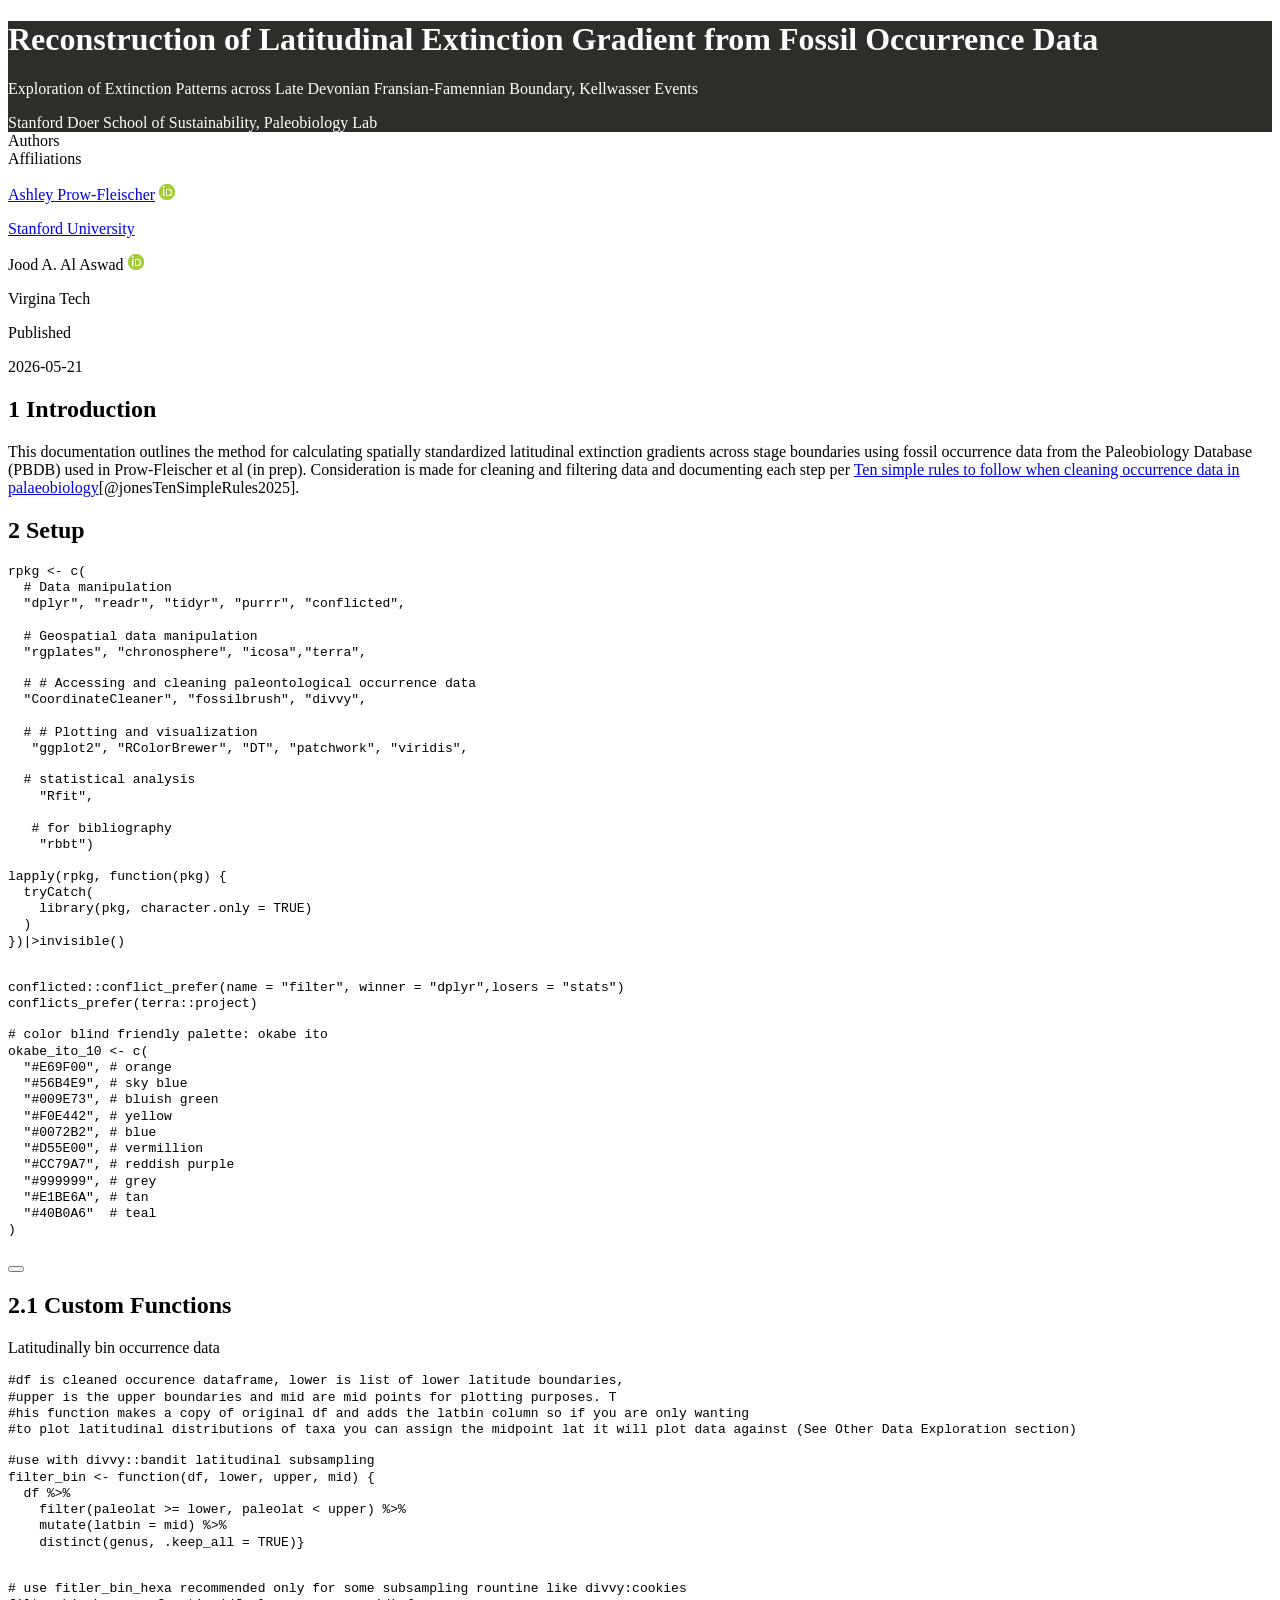
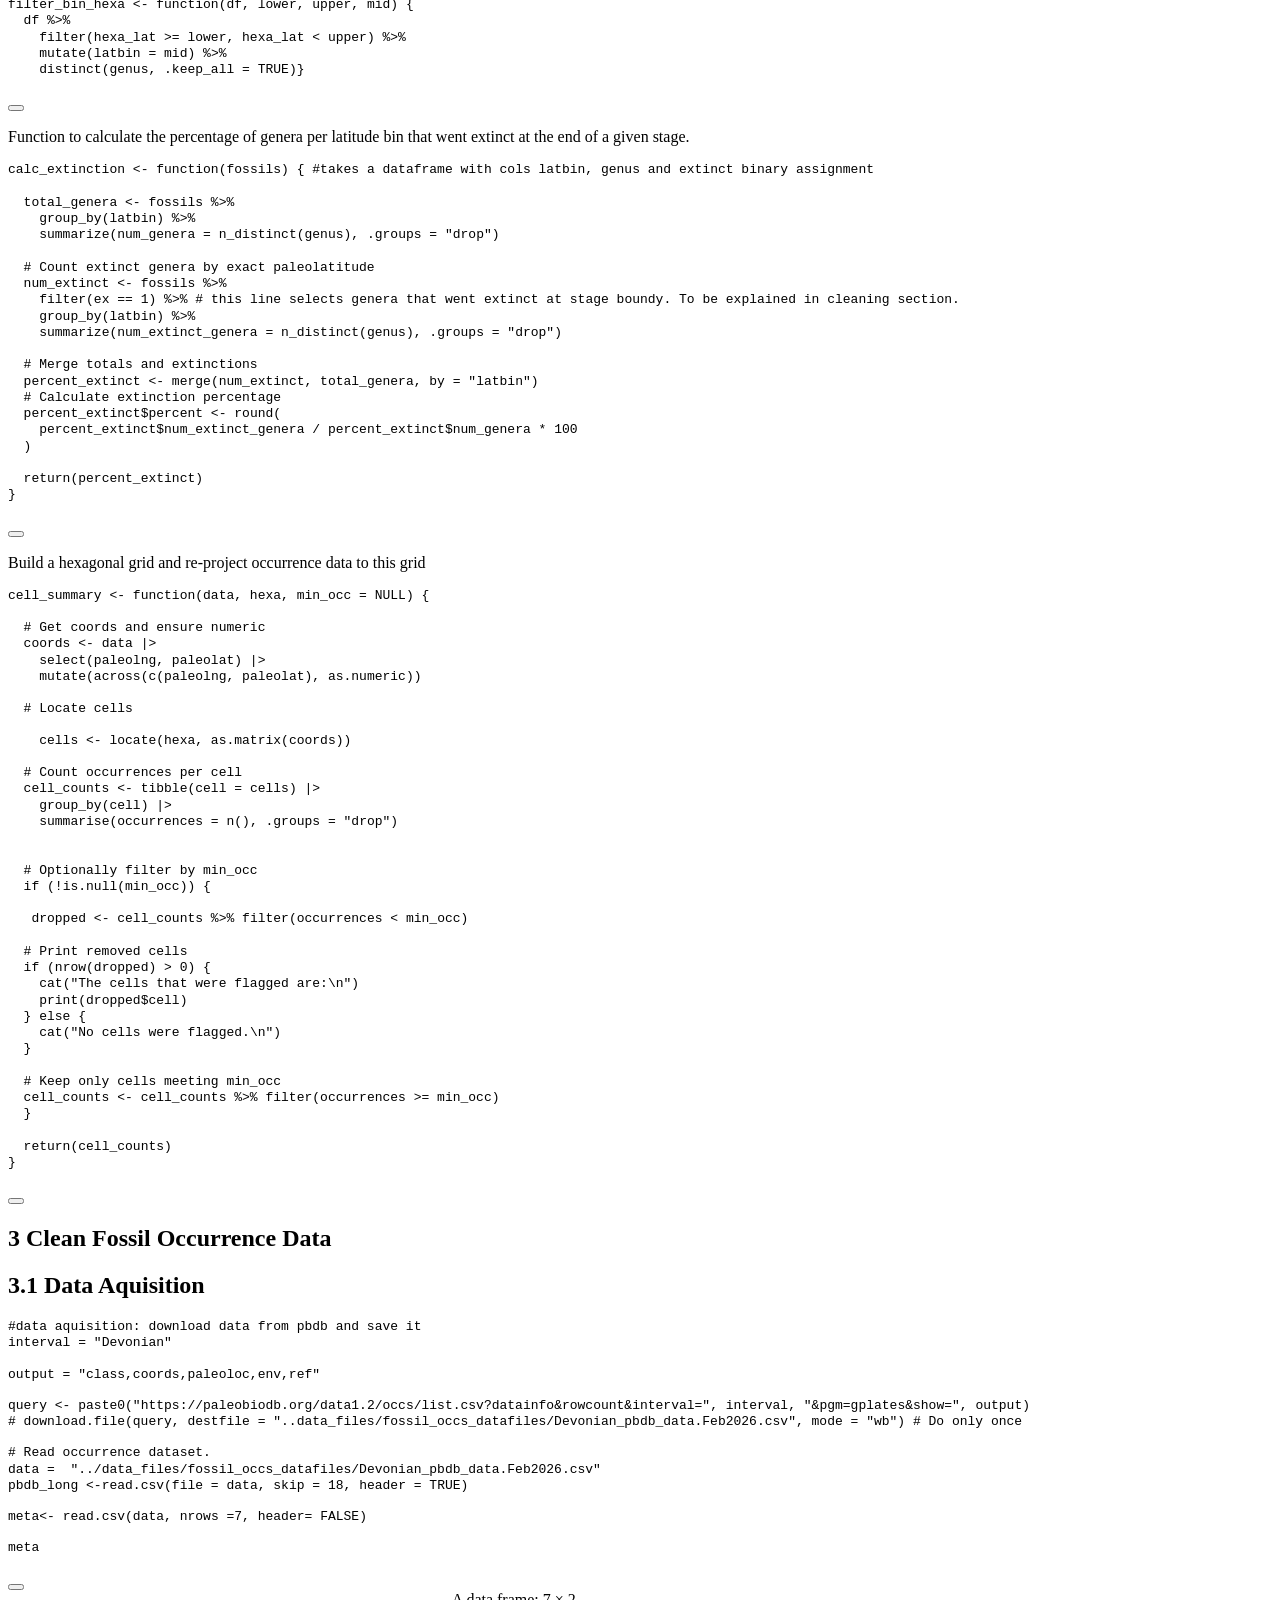
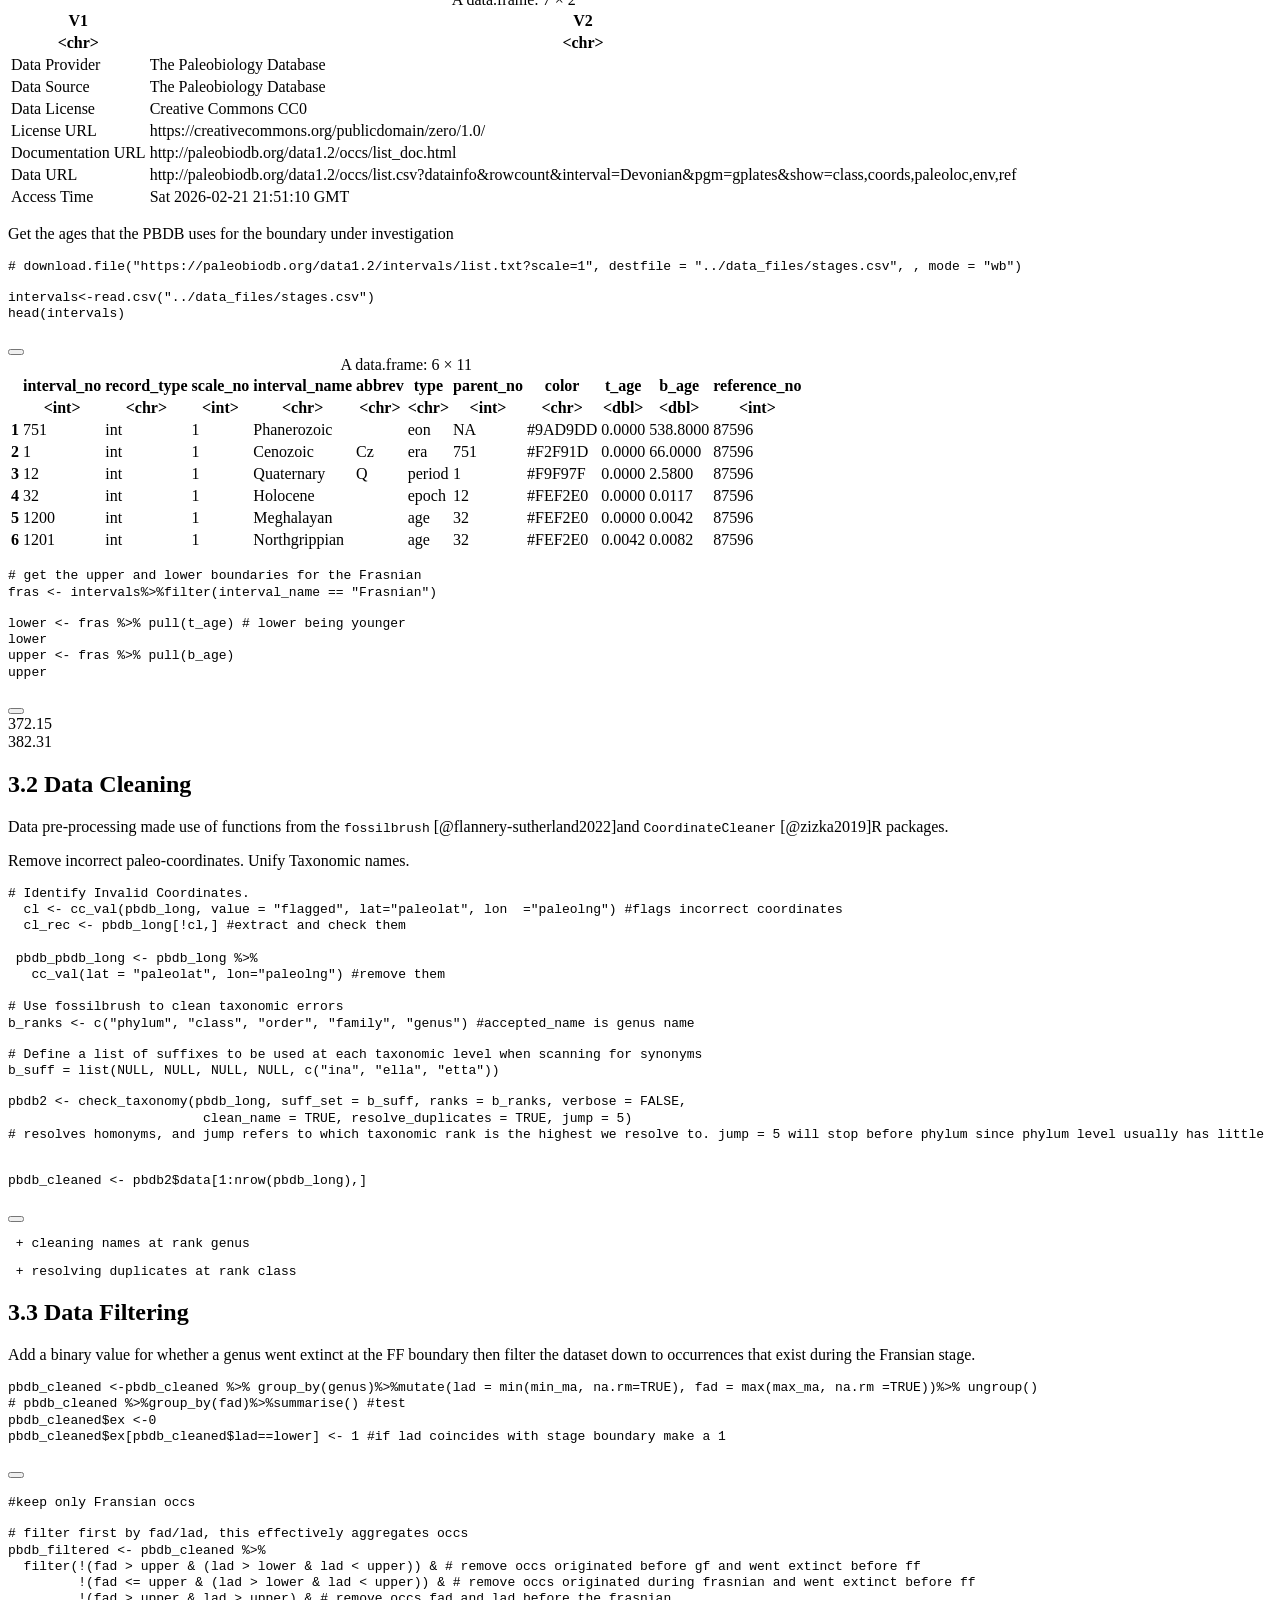
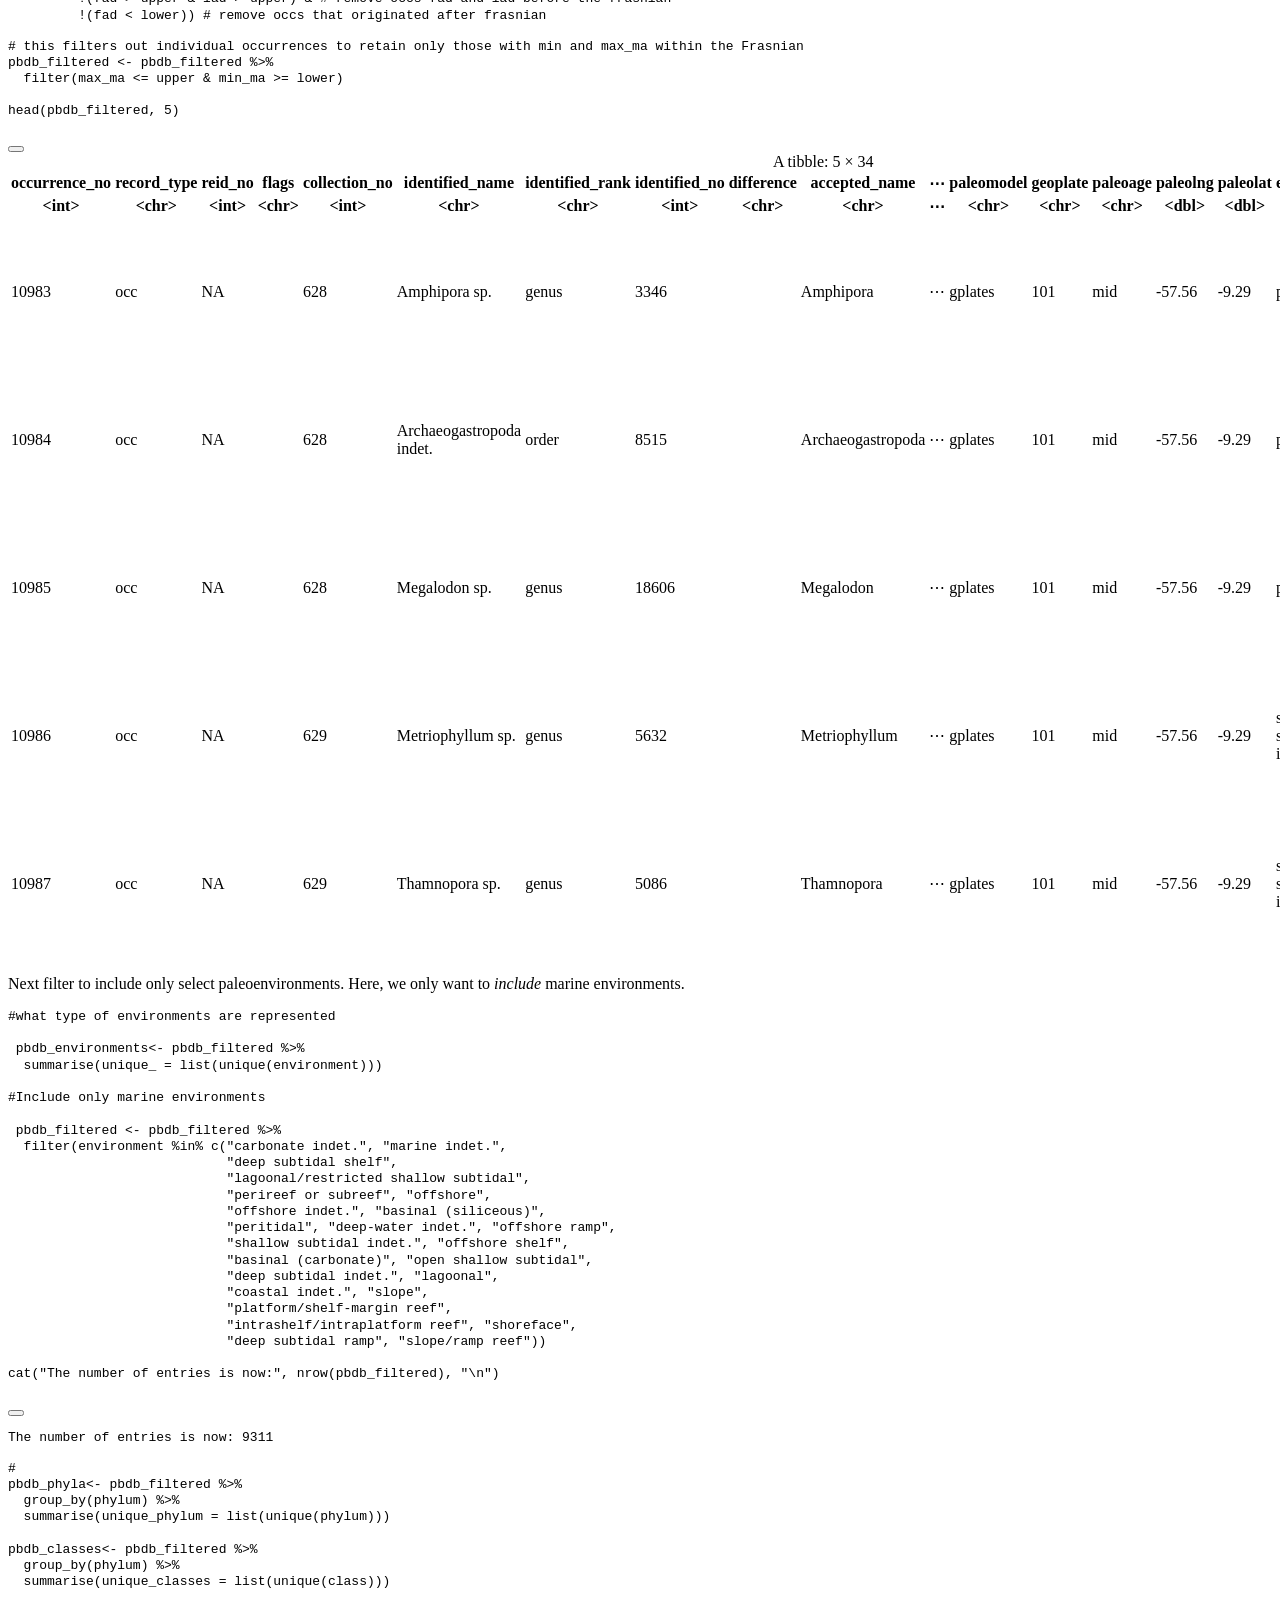
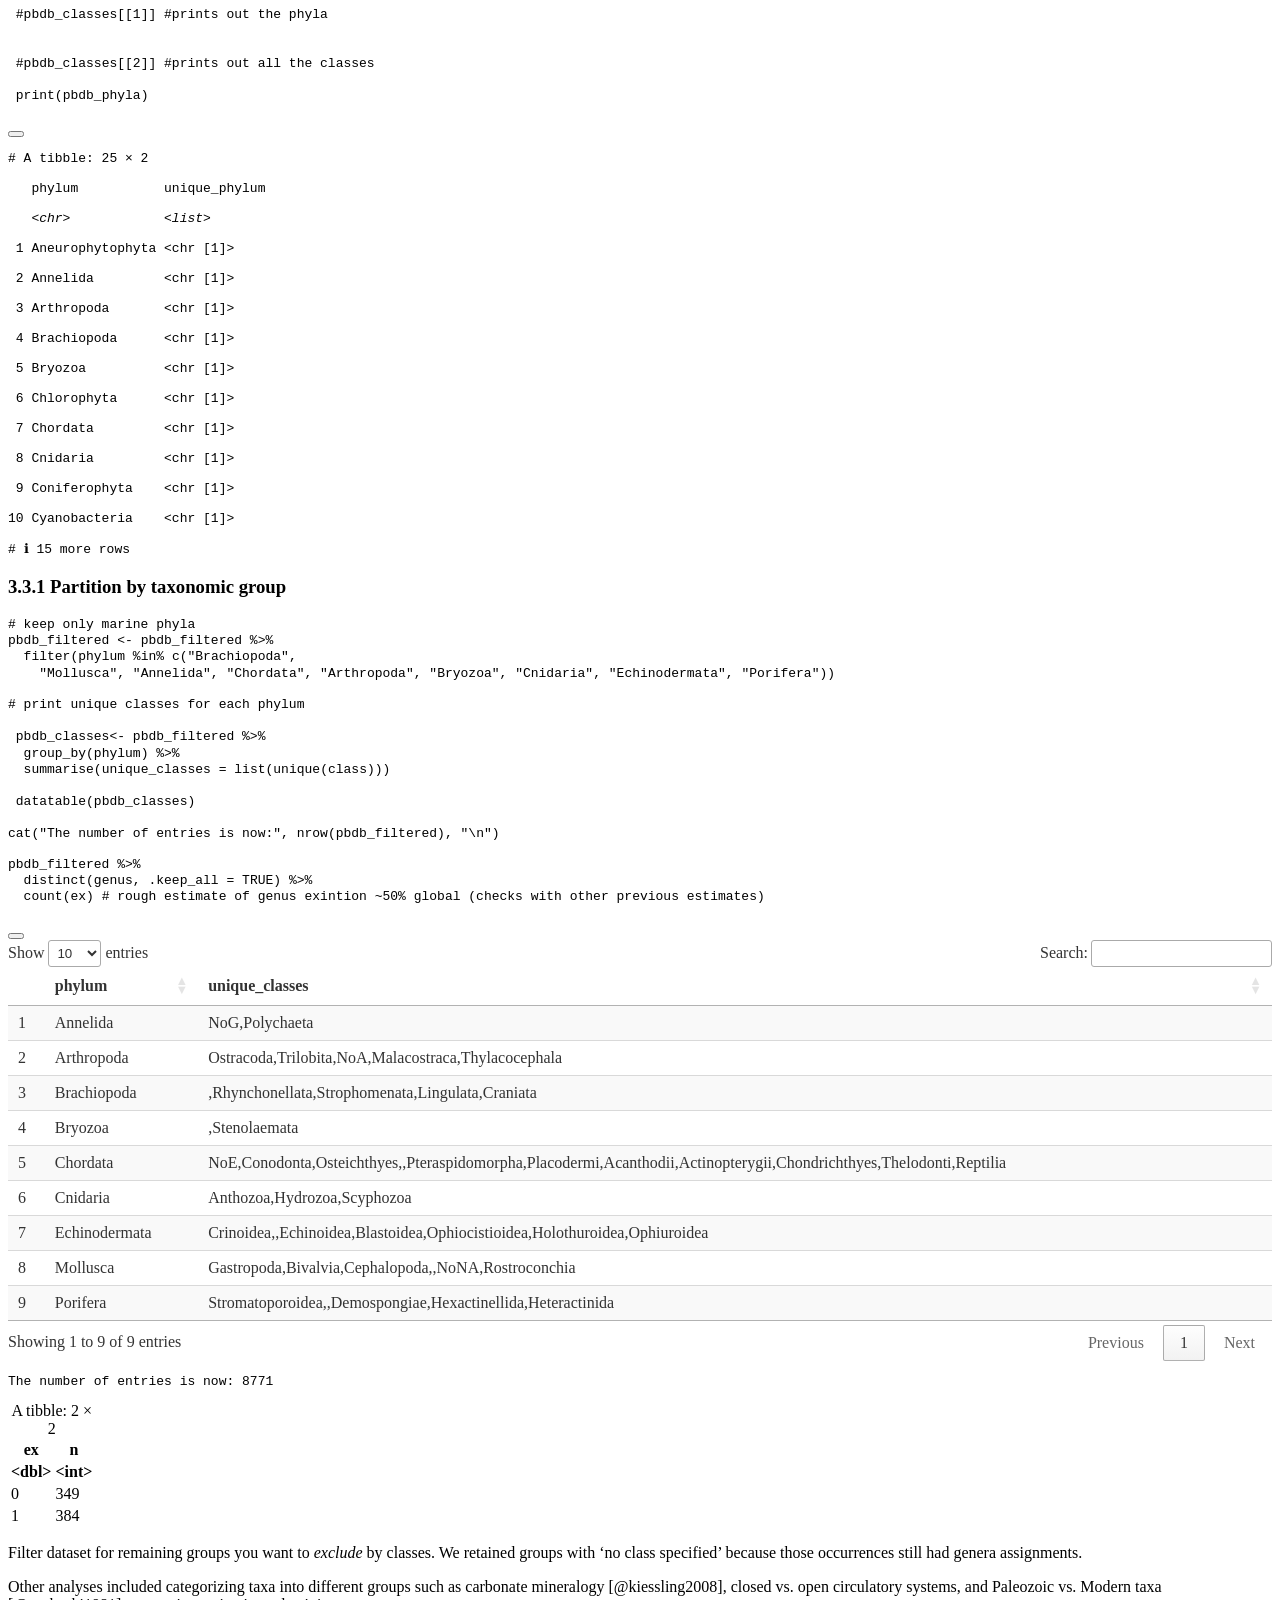
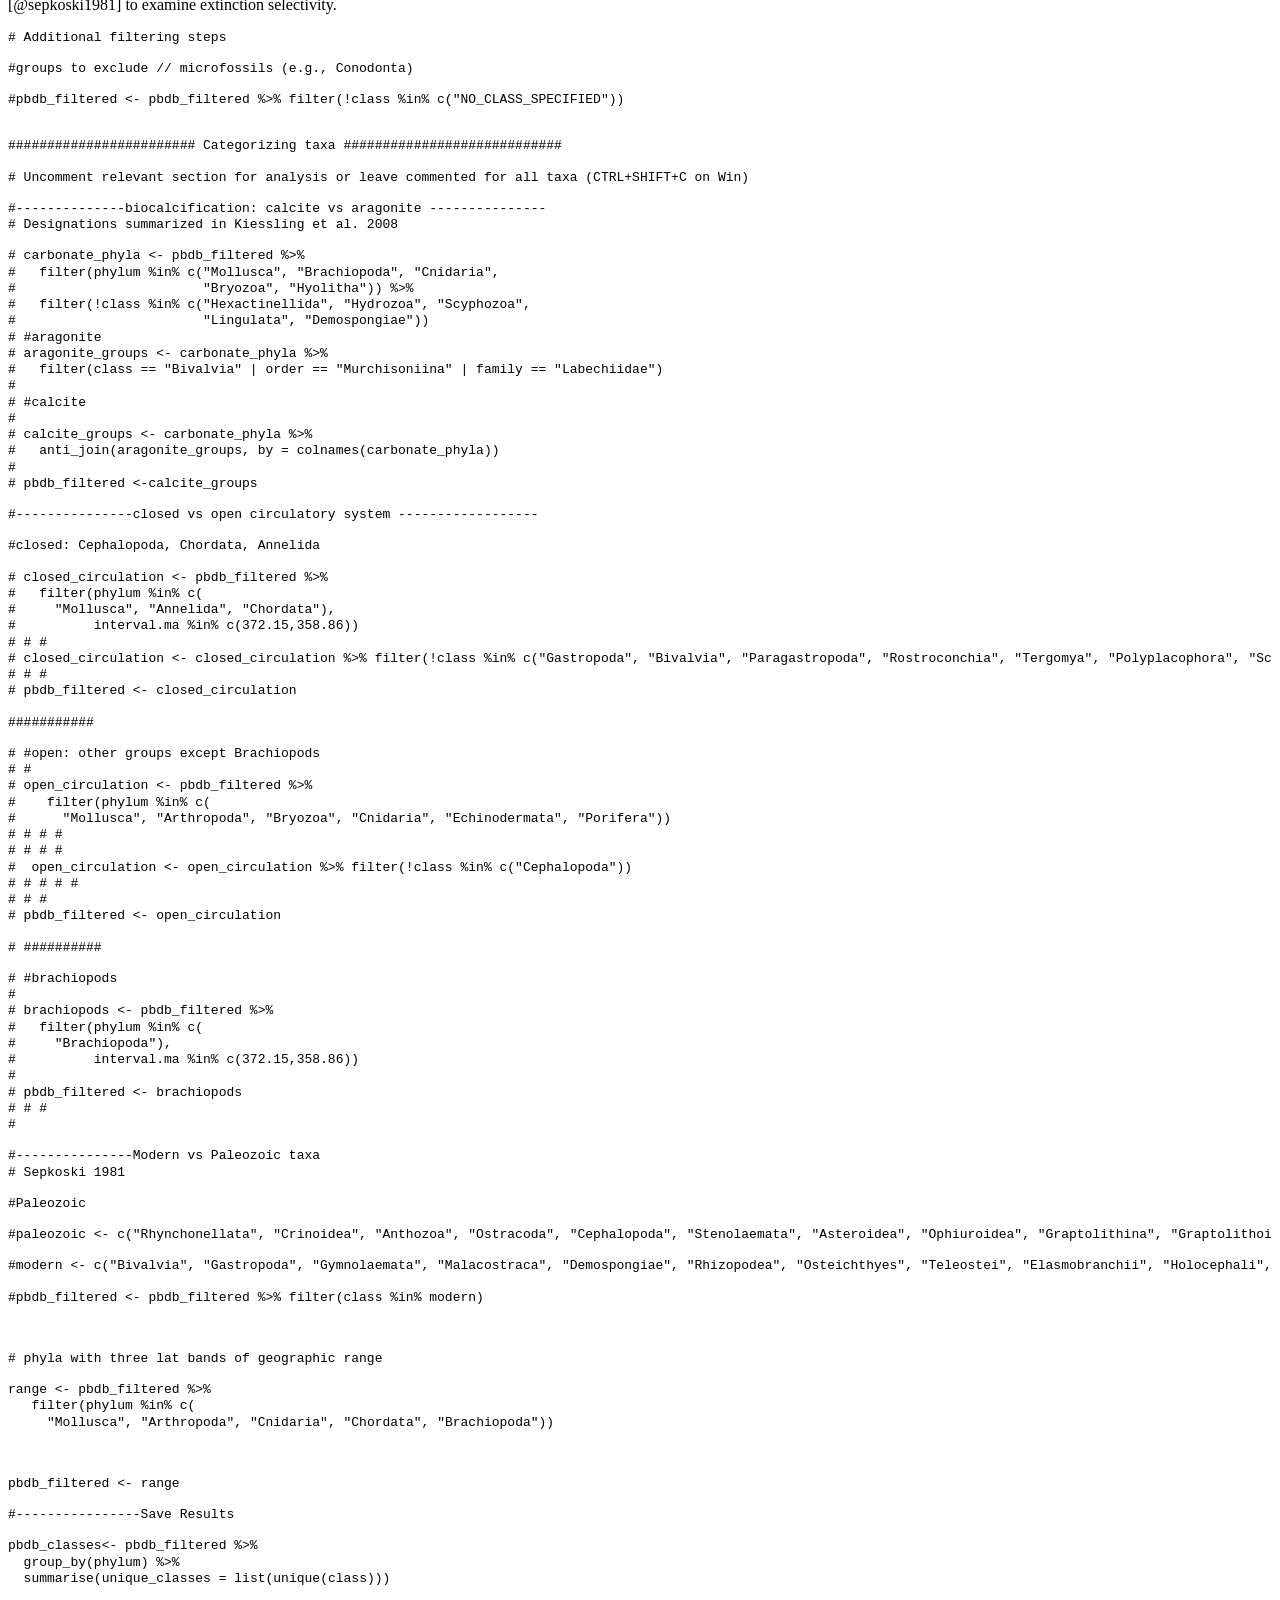
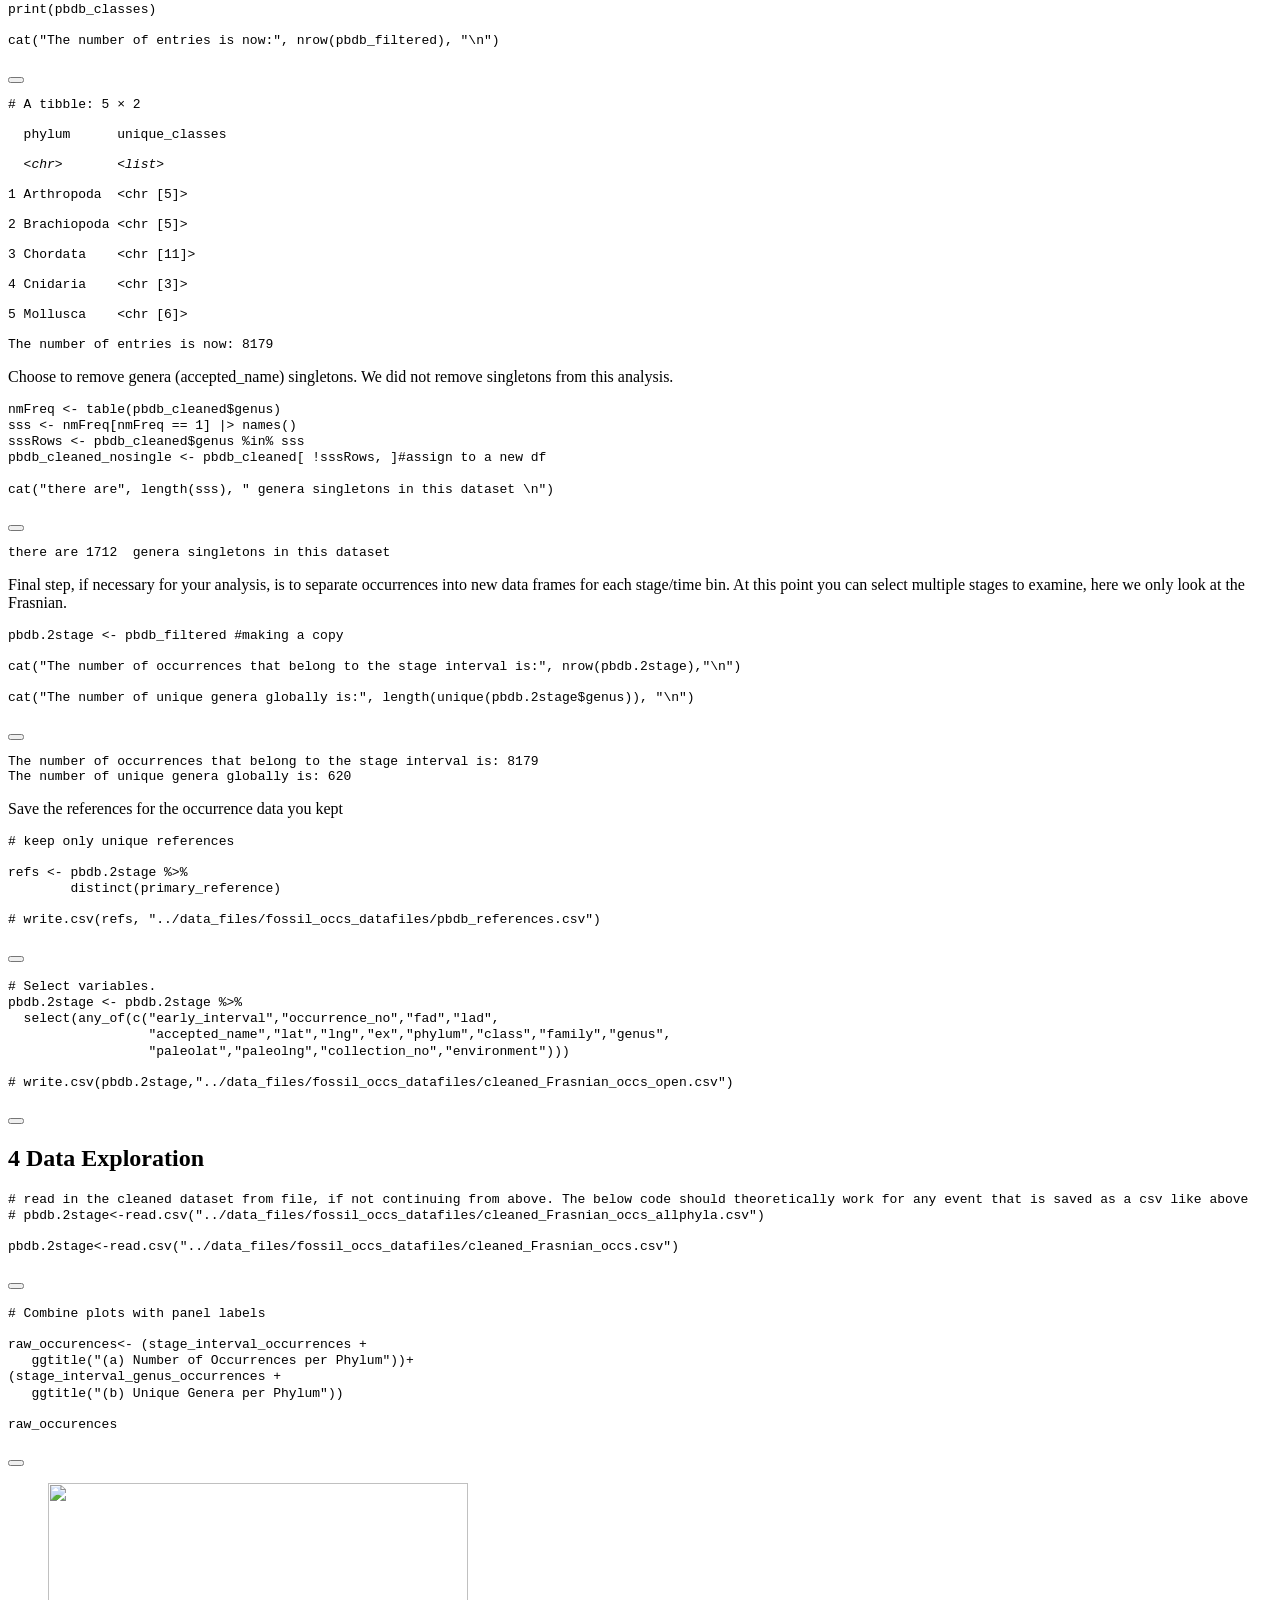
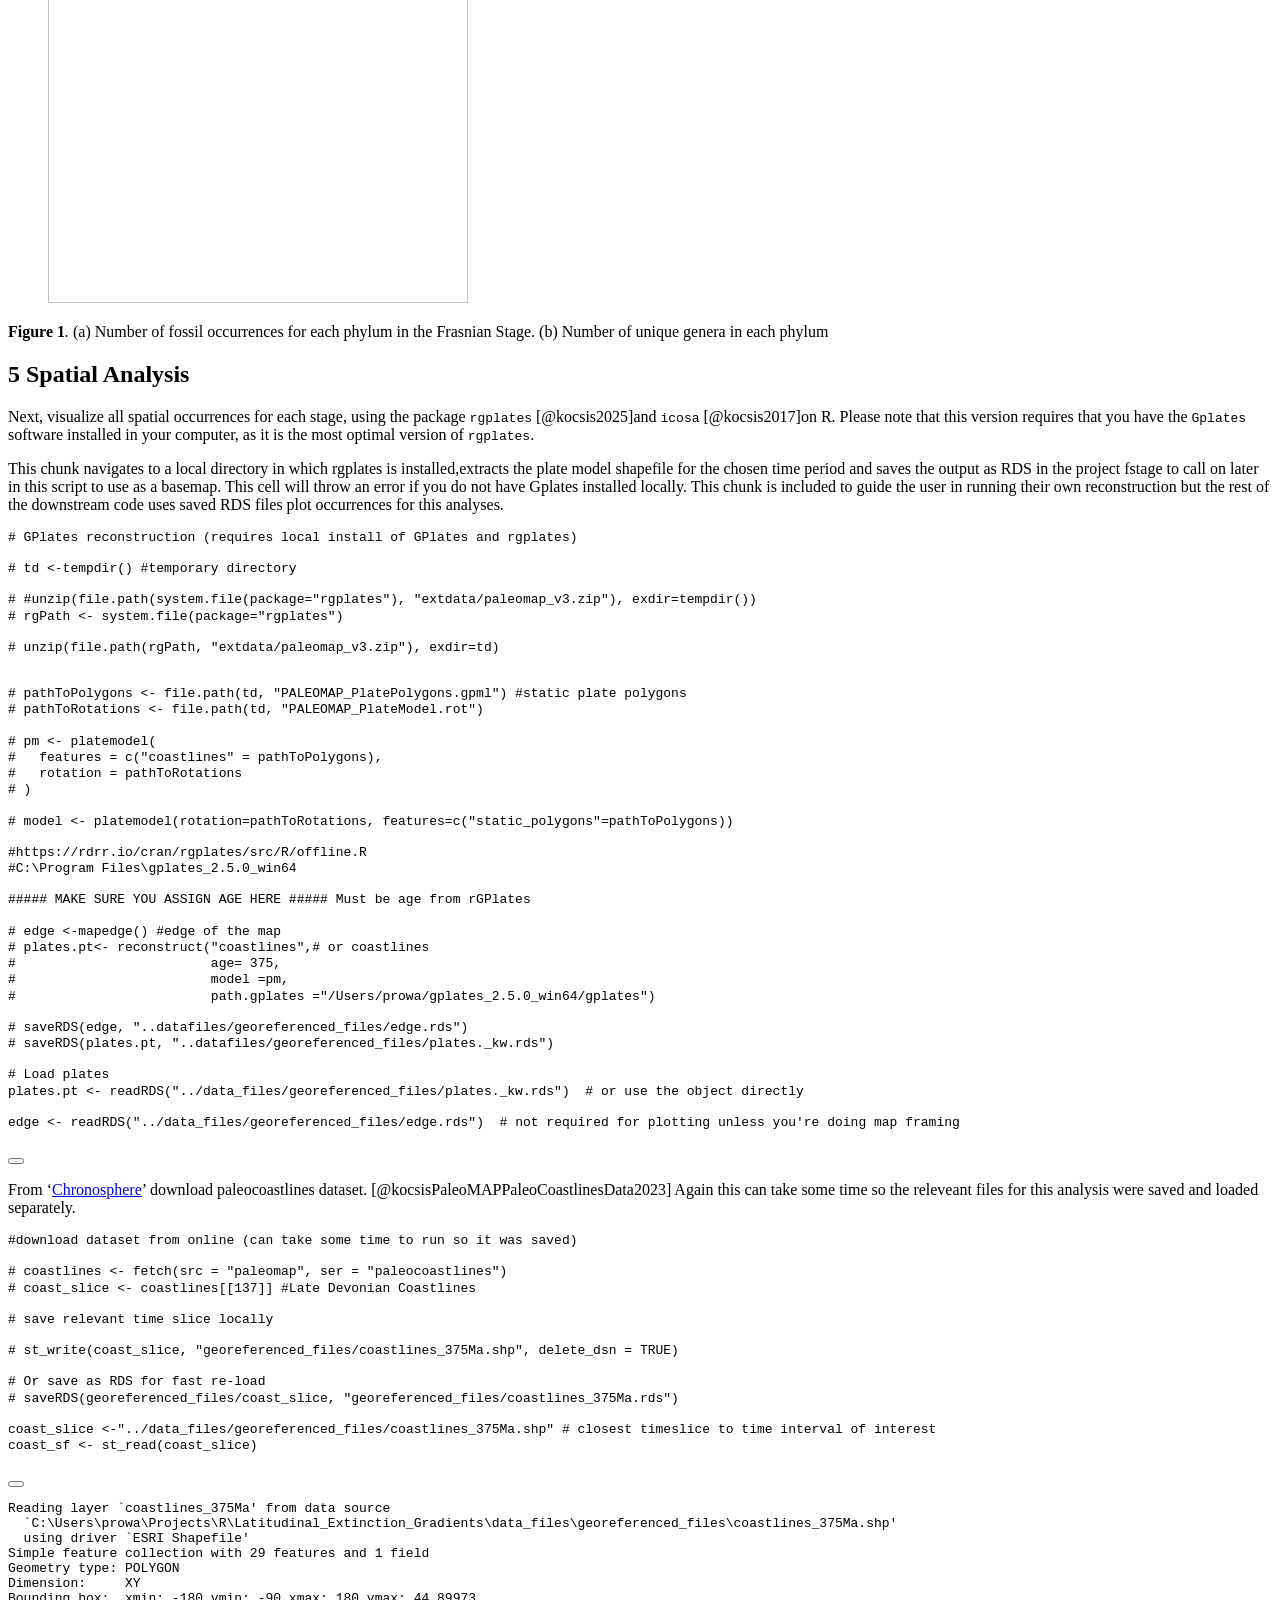
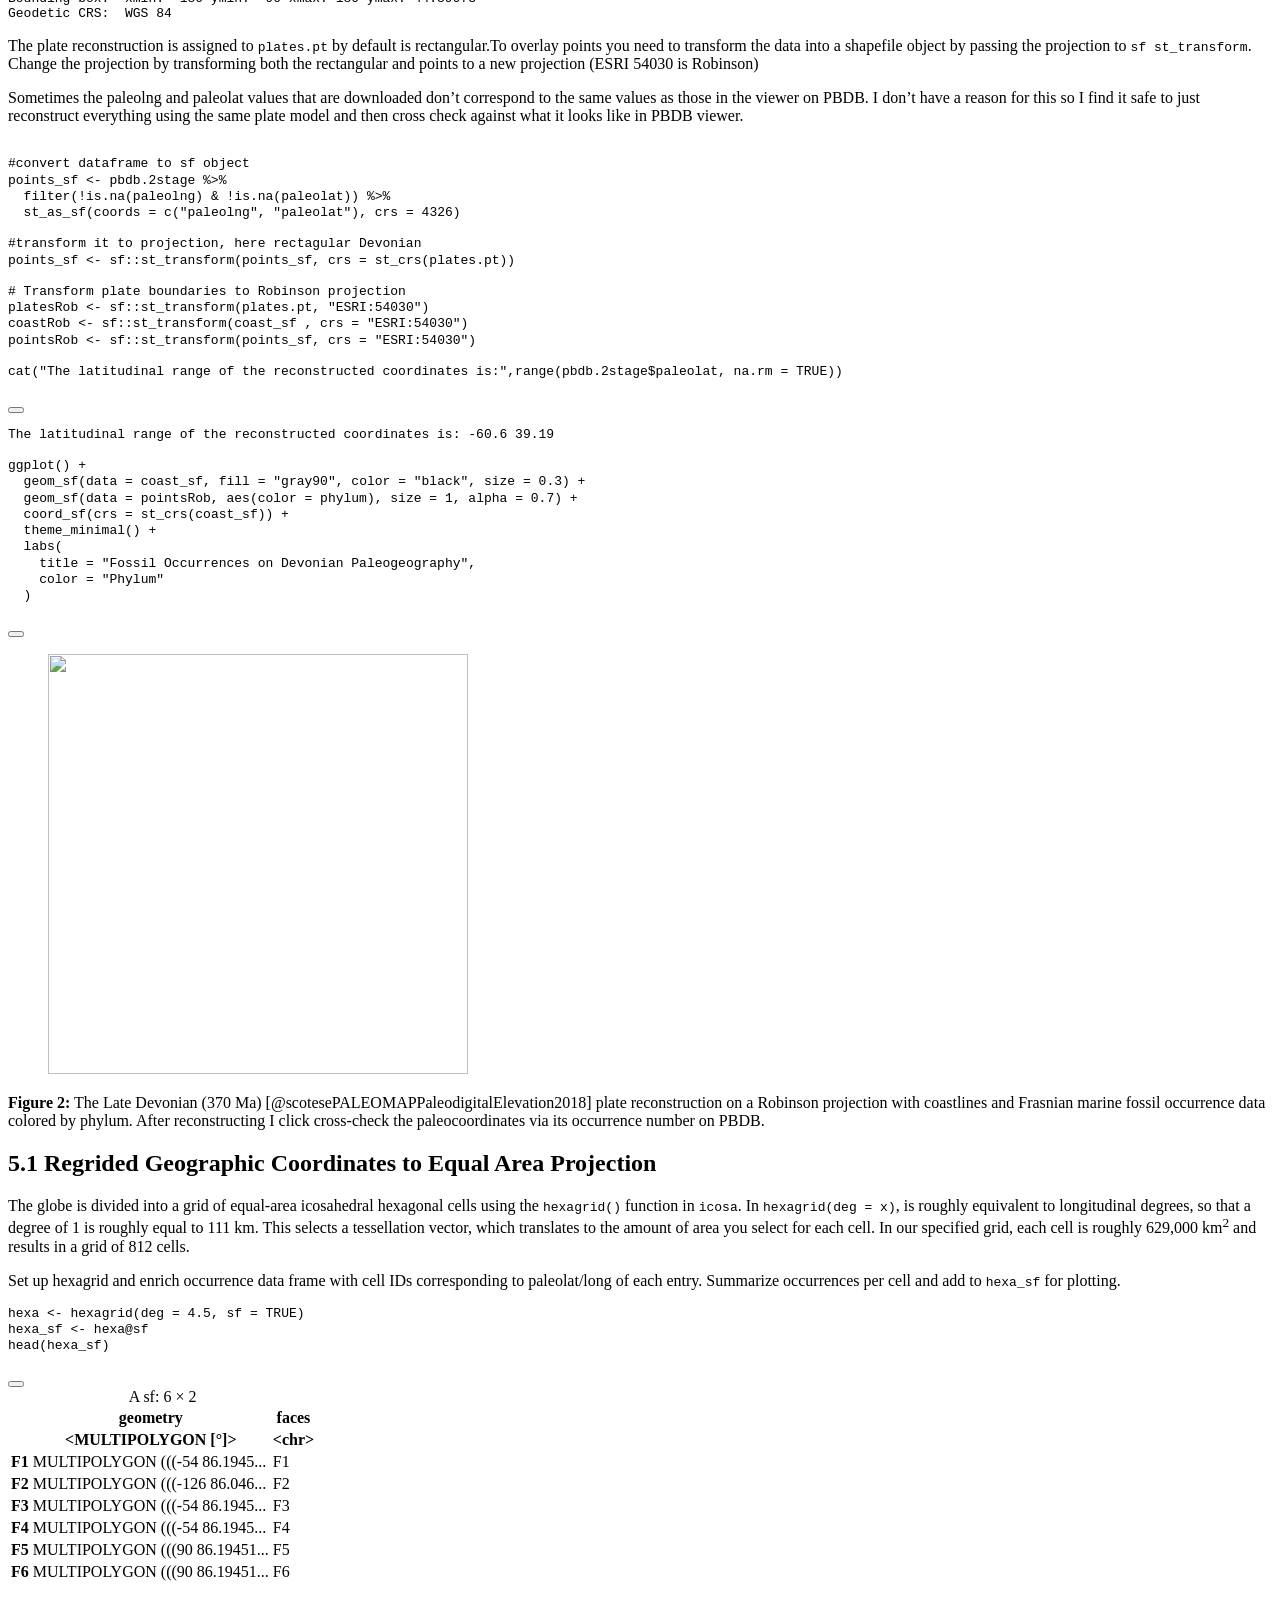
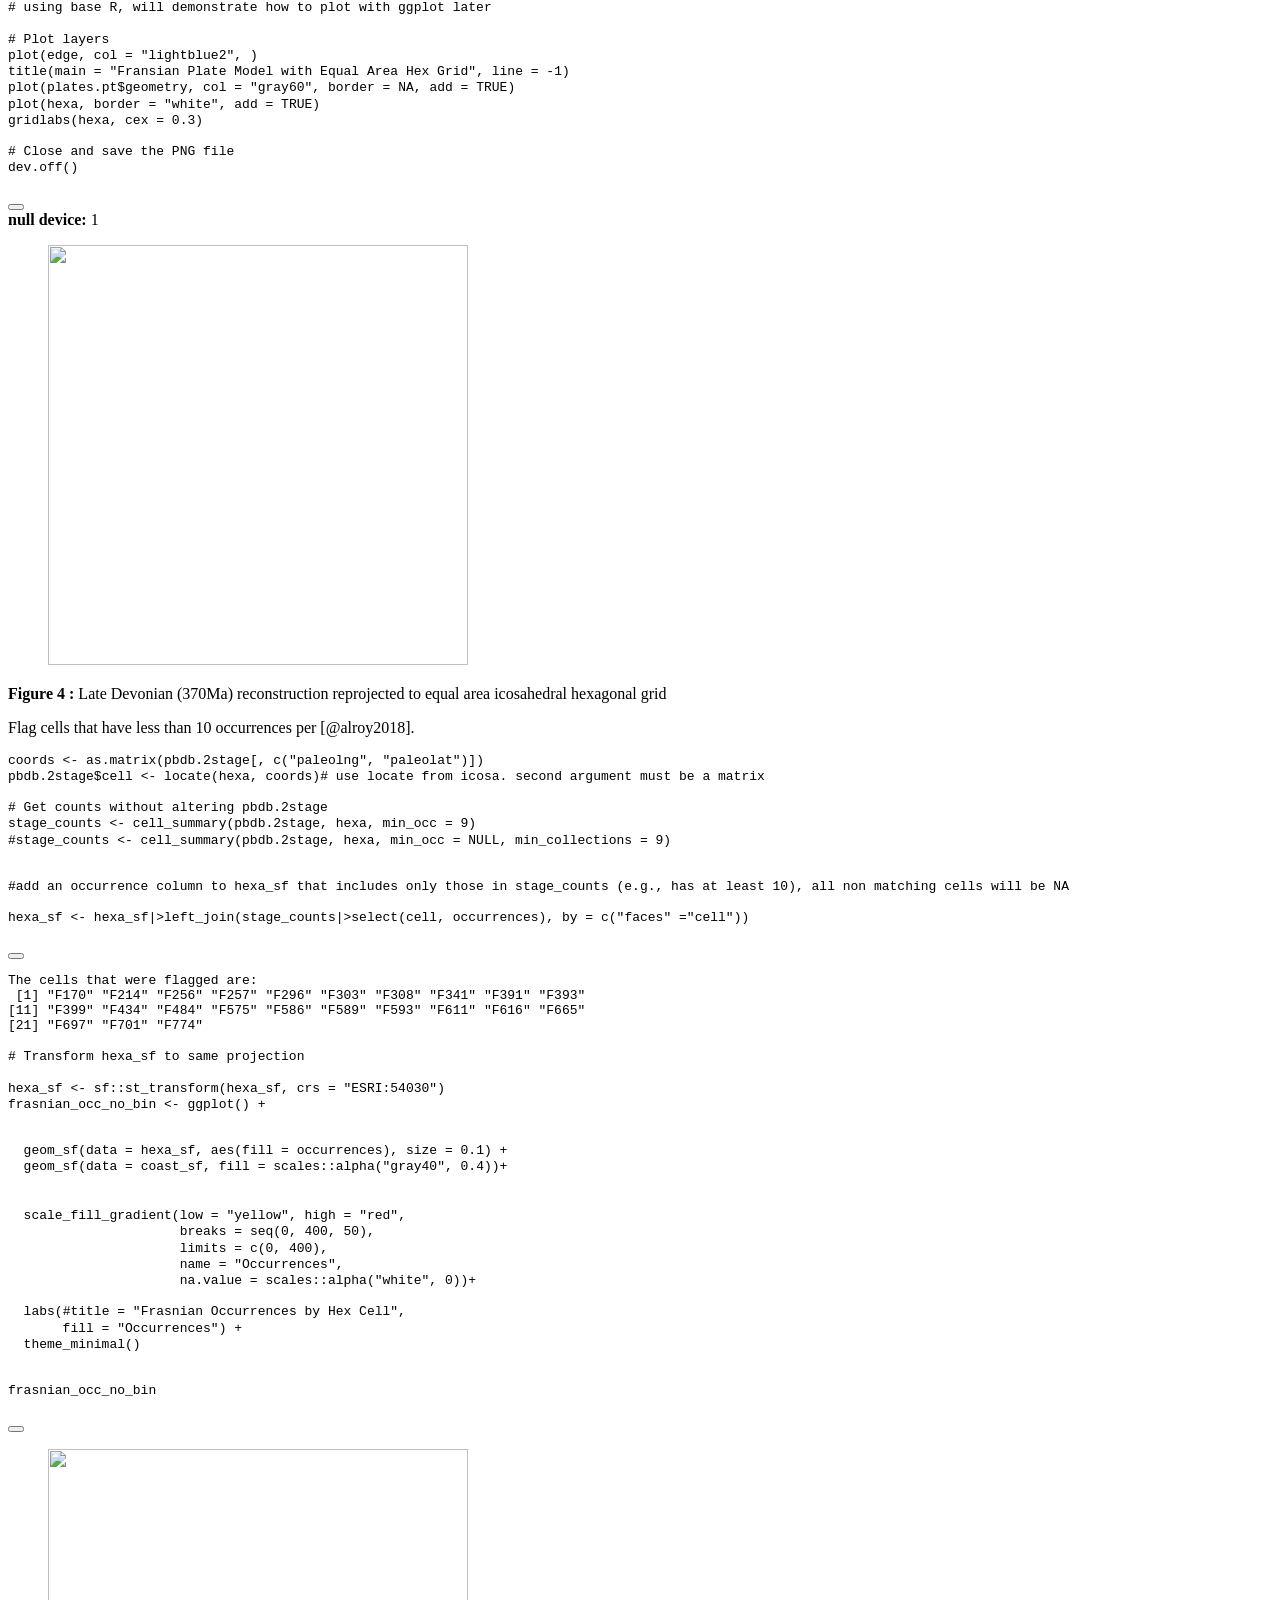
